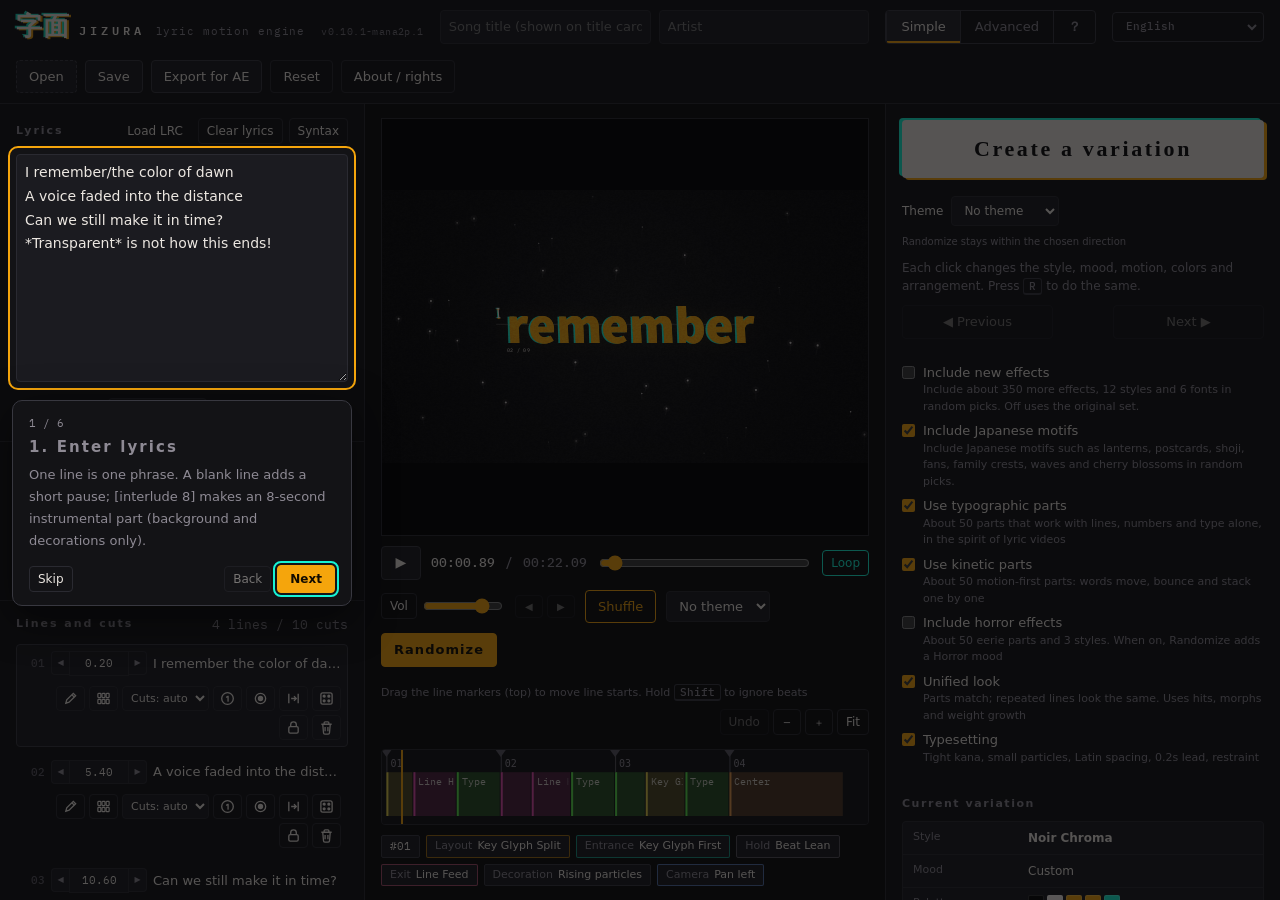
==== en/index.html @ fb98f635 "feat: 行開始秒の調整を上下スピンから左右ボタン（◀ 前へ / ▶ 後へ）に変更" ====
<!doctype html>
<html lang="en">
<head>
<meta charset="utf-8">
<meta name="viewport" content="width=device-width, initial-scale=1, viewport-fit=cover">
<title>JIZURA — Lyric Motion Video Maker</title>
<meta name="description" content="Turn lyrics into animated lyric videos in your browser and export MP4.">
<link rel="canonical" href="https://852wa.github.io/JIZURA/en/">
<link rel="alternate" hreflang="ja" href="https://852wa.github.io/JIZURA/">
<link rel="alternate" hreflang="en" href="https://852wa.github.io/JIZURA/en/">
<link rel="alternate" hreflang="zh-Hant" href="https://852wa.github.io/JIZURA/zh-hant/">
<link rel="alternate" hreflang="zh-Hans" href="https://852wa.github.io/JIZURA/zh-hans/">
<link rel="alternate" hreflang="ko" href="https://852wa.github.io/JIZURA/ko/">
<link rel="alternate" hreflang="id-ID" href="https://852wa.github.io/JIZURA/id/">
<link rel="alternate" hreflang="vi" href="https://852wa.github.io/JIZURA/vi/">
<meta property="og:type" content="website">
<meta property="og:title" content="JIZURA — Lyric Motion Video Maker">
<meta property="og:description" content="Turn lyrics into animated lyric videos in your browser and export MP4.">
<meta property="og:url" content="https://852wa.github.io/JIZURA/en/">
<meta name="twitter:card" content="summary">
<link rel="preconnect" href="https://fonts.googleapis.com">
<link rel="preconnect" href="https://fonts.gstatic.com" crossorigin>
<style>
:root {
  color-scheme: dark;
  --ink: #0c0c0e;
  --panel: #131316;
  --raised: #1b1b20;
  --raised2: #232329;
  --line: #2a2a31;
  --line2: #383840;
  --text: #ece7e1;
  --muted: #8e8a94;
  --faint: #5d5a63;
  --amber: #f5a50c;
  --cyan: #16f4d4;
  --rose: #ff6f9c;
  --danger: #ff5a6a;
  --ui: "IBM Plex Sans JP", "Noto Sans JP", "Hiragino Sans", "Yu Gothic UI", "Meiryo", system-ui, sans-serif;
  --mono: "IBM Plex Mono", "SFMono-Regular", Consolas, monospace;
  --brand: "Zen Old Mincho", "Noto Serif JP", "Yu Mincho", serif;
  --r: 4px;
}
html, body { height: 100%; }
[hidden] { display: none !important; }
body { margin: 0; background: var(--ink); color: var(--text); font: 13px/1.5 var(--ui); -webkit-font-smoothing: antialiased; }
* { box-sizing: border-box; }
button, input, select, textarea { font: inherit; color: inherit; }
:focus-visible { outline: 2px solid var(--cyan); outline-offset: 2px; }
@media (prefers-reduced-motion: reduce) { * { transition: none !important; } }

#app { display: flex; flex-direction: column; min-height: 100%; }

/* ---------- top bar ---------- */
.bar { display: flex; align-items: center; gap: 16px; padding-block: 10px; padding-inline: 16px; border-bottom: 1px solid var(--line); background: var(--panel); flex-wrap: wrap; }
.brand { display: flex; align-items: baseline; gap: 10px; min-width: 0; }
.brand .mark { font: 900 26px/1 var(--brand); letter-spacing: 0.02em; color: var(--text); text-shadow: -2px -1px 0 rgba(22,244,212,0.85), 2px 1px 0 rgba(245,165,12,0.9); }
.brand .word { font: 600 12px/1 var(--mono); letter-spacing: 0.34em; color: var(--text); }
.brand .tag { font: 400 11px/1 var(--mono); color: var(--muted); letter-spacing: 0.08em; }
.brand .ver { font: 400 10px/1 var(--mono); color: var(--muted); opacity: 0.8; margin-left: 6px; letter-spacing: 0.04em; }
.proj { display: flex; gap: 8px; flex: 1 1 280px; min-width: 0; }
.proj input { flex: 1 1 0; min-width: 0; }
.acts { display: flex; gap: 8px; flex-wrap: wrap; }
.lang-switch { display: inline-flex; align-items: center; gap: 3px; flex: none; font: 500 11px var(--mono); border: 1px solid var(--line2); border-radius: var(--r); padding: 3px; }
.lang-switch a, .lang-switch span { display: inline-block; padding: 3px 7px; color: var(--muted); text-decoration: none; border-radius: 2px; }
.lang-switch a:hover { color: var(--text); background: var(--raised2); }
.lang-switch [aria-current=page] { color: var(--ink); background: var(--amber); }
html[lang=en] { --ui: system-ui, -apple-system, "Segoe UI", sans-serif; --brand: Georgia, "Times New Roman", serif; }
html[lang=zh-Hant] { --ui: "Noto Sans TC", "PingFang TC", "Microsoft JhengHei", system-ui, sans-serif; }
html[lang=ko] { --ui: "Noto Sans KR", "Apple SD Gothic Neo", "Malgun Gothic", system-ui, sans-serif; --brand: "Noto Serif KR", "AppleMyungjo", "Batang", serif; }
html[lang=en] .work { grid-template-columns: minmax(315px, 365px) minmax(0, 1fr) minmax(350px, 395px); }
html[lang=en] .slider { grid-template-columns: 124px minmax(0, 1fr) 36px 30px; }
html[lang=en] .now-row { grid-template-columns: 105px minmax(0, 1fr); }
html[lang=en] .font-row { grid-template-columns: 95px minmax(0, 1fr); }
html[lang=en] .ln .tools select { max-width: 130px; }
html[lang=en] .fields .field { overflow-wrap: anywhere; }
html[lang=en] .easy-grid button, html[lang=en] .tabs button { white-space: normal; line-height: 1.2; }

/* ---------- controls ---------- */
input[type=text], input[type=number], input:not([type]), select, textarea {
  background: var(--raised); border: 1px solid var(--line); border-radius: var(--r); padding: 6px 8px; min-width: 0;
}
input[type=number] { font-family: var(--mono); }
textarea { width: 100%; resize: vertical; line-height: 1.7; }
select { padding-right: 4px; }
button { background: var(--raised); border: 1px solid var(--line2); border-radius: var(--r); padding: 6px 12px; cursor: pointer; white-space: nowrap; }
button:hover { background: var(--raised2); border-color: #4a4a54; }
button:disabled { opacity: 0.45; cursor: not-allowed; }
button.small { padding: 3px 8px; font-size: 12px; }
button.ghost { background: transparent; border-color: var(--line); }
button.primary { background: var(--amber); color: #120c00; border-color: var(--amber); font-weight: 700; }
button.primary:hover { background: #ffb52a; }
button.accent { border-color: var(--amber); color: var(--amber); background: transparent; }
button.accent:hover { background: rgba(245,165,12,0.1); }
button[aria-pressed=true] { border-color: var(--cyan); color: var(--cyan); }
button.icon { padding: 4px 6px; line-height: 0; }
button.icon svg { width: 15px; height: 15px; }
label.file { position: relative; display: inline-flex; align-items: center; gap: 6px; background: var(--raised); border: 1px dashed var(--line2); border-radius: var(--r); padding: 6px 12px; cursor: pointer; }
label.file:hover { border-color: var(--amber); }
label.file input { position: absolute; inset: 0; opacity: 0; cursor: pointer; width: 100%; }
.muted { color: var(--muted); }
.mono { font-family: var(--mono); }
h2, h3 { margin: 0; font-weight: 600; }
h2 { font-size: 11px; letter-spacing: 0.18em; color: var(--muted); }
h3 { font-size: 11px; letter-spacing: 0.14em; color: var(--muted); margin-top: 18px; margin-bottom: 8px; }

/* ---------- workspace ---------- */
.work { flex: 1; display: grid; grid-template-columns: minmax(270px, 330px) minmax(0, 1fr) minmax(290px, 350px); min-height: 0; }
.col { min-width: 0; min-height: 0; }
.col-left, .col-right { background: var(--panel); overflow: auto; }
.col-left { border-right: 1px solid var(--line); }
.col-right { border-left: 1px solid var(--line); }
.sec { padding: 14px 16px; border-bottom: 1px solid var(--line); display: flex; flex-direction: column; gap: 10px; }
.sec-h { display: flex; align-items: center; justify-content: space-between; gap: 8px; }
#lyrics { min-height: 150px; font-size: 14px; }
.syntax { font-size: 12px; color: var(--muted); background: var(--raised); border: 1px solid var(--line); border-radius: var(--r); padding: 10px 12px; }
.syntax code { font-family: var(--mono); color: var(--amber); }
.syntax ul { margin: 0; padding-left: 16px; display: grid; gap: 3px; }
.row { display: flex; align-items: center; gap: 8px; flex-wrap: wrap; }
.audio-name { font-size: 12px; overflow-wrap: anywhere; }
.fields { display: grid; grid-template-columns: repeat(3, minmax(0, 1fr)); gap: 8px; }
.field { display: flex; flex-direction: column; gap: 4px; font-size: 11px; color: var(--muted); }
.field input, .field select { width: 100%; }
.tapbox { border: 1px solid var(--amber); border-radius: var(--r); padding: 10px; display: grid; gap: 8px; background: rgba(245,165,12,0.06); }
.tapbox .next { font-size: 15px; }
button.tap { font: 700 18px/1 var(--mono); letter-spacing: 0.2em; padding: 16px; background: var(--amber); color: #120c00; border-color: var(--amber); }
/* タップ同期中は行一覧の自動スクロールで押せなくなるので、左カラムの先頭に貼り付けて固定する */
.col-left > #tapPanel { position: sticky; top: 0; z-index: 20; margin: 10px 12px; background-color: var(--panel); background-image: linear-gradient(rgba(245,165,12,0.10), rgba(245,165,12,0.10)); box-shadow: 0 10px 24px rgba(0,0,0,0.5); }
.tapbox.compact .hint { display: none; }
.tapbox .tap-opts { display: flex; gap: 14px; align-items: center; flex-wrap: wrap; font-size: 12px; color: var(--muted); }
.tapbox .tap-opts label { display: inline-flex; gap: 6px; align-items: center; }
.tapbox .tap-count { margin-left: 10px; font: 700 22px/1 var(--mono); color: var(--amber); }
/* 固定レイアウトにならない広さ／高さのときは、左カラムがスクロールしないのでビューポートに重ねて固定する */
@media (max-width: 1180px), (max-height: 619px) {
  .col-left > #tapPanel { position: fixed; top: 8px; left: 8px; right: 8px; bottom: auto; margin: 0; max-height: 62vh; overflow: auto; box-shadow: 0 14px 40px rgba(0,0,0,0.6); }
}

/* line list */
#lineList { list-style: none; margin: 0; padding: 0; display: grid; gap: 6px; }
.ln { display: grid; grid-template-columns: 22px 96px minmax(0, 1fr); gap: 4px 6px; align-items: center; padding: 6px; border: 1px solid transparent; border-radius: var(--r); }
.ln:hover { background: var(--raised); }
.ln.cur { border-color: var(--line2); background: var(--raised); }
.ln .no { font: 500 11px var(--mono); color: var(--faint); text-align: right; }
.ln .time-wrap { display: inline-flex; align-items: center; position: relative; width: 100%; }
.ln .time-btn {
  background: var(--raised); border: 1px solid var(--line); color: var(--muted); cursor: pointer;
  padding: 0 4px; height: 24px; display: inline-flex; align-items: center; justify-content: center;
  font-size: 8px; line-height: 1; flex: none; width: 18px; user-select: none;
  transition: color 0.15s, border-color 0.15s, background 0.15s;
}
.ln .time-btn:hover { color: var(--text); border-color: var(--amber); background: var(--line2); }
.ln .time-btn:active { background: var(--amber); color: #120c00; }
.ln .time-prev { border-radius: var(--r) 0 0 var(--r); border-right: 0; }
.ln .time-next { border-radius: 0 var(--r) var(--r) 0; border-left: 0; }
.ln .time-wrap .time {
  border-radius: 0; text-align: center; padding: 3px 2px; min-width: 0; width: 100%; flex: 1; font-size: 11px;
}
.ln .time::-webkit-inner-spin-button, .ln .time::-webkit-outer-spin-button { -webkit-appearance: none; margin: 0; }
.ln .time { -moz-appearance: textfield; }
.ln .txt { overflow: hidden; text-overflow: ellipsis; white-space: nowrap; cursor: pointer; }
.ln .meta { grid-column: 2 / 4; display: flex; justify-content: space-between; align-items: flex-start; gap: 6px; flex-wrap: wrap; }
.ln .tools { display: flex; gap: 4px; flex: 0 1 auto; flex-wrap: wrap; justify-content: flex-end; margin-left: auto; }
.ln .tools select { padding: 2px 4px; font-size: 11px; max-width: 92px; width: auto; }
.ln .cuts { display: flex; gap: 4px; flex-wrap: wrap; min-width: 0; flex: 1 1 140px; }
.ln .cuts span { font-size: 10px; padding: 1px 6px; border-radius: 2px; border: 1px solid var(--line2); color: var(--muted); cursor: pointer; }
.ln .cuts span:hover { color: var(--text); border-color: var(--amber); }
.ln .cuts select.cut-lay { font-size: 10px; padding: 1px 4px; max-width: 112px; border: 1px solid var(--line2); border-radius: 2px; background: var(--raised); color: var(--text); }
.ln .cuts select.cut-lay.is-forced { border-color: var(--amber); color: var(--text); }
.warn-speed { display: inline-flex; align-items: center; gap: 2px; font-size: 10px; line-height: 14px; padding: 0 4px; border-radius: 3px; background: rgba(255, 90, 106, 0.18); border: 1px solid var(--danger, #ff5a6a); color: #ff8a96; font-family: var(--mono); font-weight: 600; cursor: help; vertical-align: 1px; margin-left: 6px; }

/* ---------- stage ---------- */
.col-stage { display: flex; flex-direction: column; gap: 10px; padding: 14px 16px; min-width: 0; }
.viewport { position: relative; width: 100%; background: #000; border: 1px solid var(--line); display: grid; place-items: center; overflow: hidden; }
.viewport canvas { display: block; width: 100%; height: auto; max-height: 68vh; object-fit: contain; }
.field-wide { grid-column: span 2; }
.lang-row { display: flex; align-items: center; flex-wrap: wrap; gap: 6px; margin-top: 6px; font-size: 11px; color: var(--muted); }
.lang-row select { width: auto; }
.key-badge { position: absolute; right: 10px; top: 10px; background: rgba(12,12,14,0.78); border: 1px solid var(--line2); color: #fff; padding: 3px 8px; border-radius: var(--r); font-size: 11px; pointer-events: none; letter-spacing: .04em; }
.key-badge i { display: inline-block; width: 9px; height: 9px; border-radius: 2px; margin-right: 6px; vertical-align: -1px; border: 1px solid rgba(255,255,255,.5); }
.overlay-msg { position: absolute; left: 12px; bottom: 12px; background: rgba(12,12,14,0.85); border: 1px solid var(--line2); padding: 6px 10px; border-radius: var(--r); font-size: 12px; }
.transport { display: flex; align-items: center; gap: 10px; flex-wrap: wrap; }
.transport .vol { display: inline-flex; align-items: center; gap: 4px; }
.transport .vol input[type=range] { flex: 0 0 80px; width: 80px; }
#btnLoop[data-mode="line"], #btnLoop[data-mode="cut"] { color: var(--amber); }
#btnLoop[aria-pressed="false"] { opacity: 0.55; }
.transport .tc { font: 500 13px var(--mono); font-variant-numeric: tabular-nums; }
.transport input[type=range] { flex: 1 1 160px; accent-color: var(--amber); }
button.play { width: 40px; height: 34px; padding: 0; font-size: 14px; }
/* timeline controls, export range, line tools */
.tl-bar { display: flex; justify-content: space-between; align-items: center; gap: 8px; margin: 8px 0 4px; flex-wrap: wrap; }
.tl-hint { font-size: 11px; }
.tl-btns { display: flex; gap: 4px; margin-left: auto; }
.rng-row { display: flex; align-items: center; gap: 6px; flex-wrap: wrap; margin: 10px 0 2px; font-size: 12px; }
.rng-row select { width: auto; max-width: 150px; }
.rng-lab { color: var(--muted); font-size: 11px; }
.rngInfo { font-size: 11px; }
.ln.in-range { border-color: var(--amber); }
.ln.is-inter .txt { color: var(--muted); font-style: italic; }
.ln .txt-edit { width: 100%; padding: 3px 6px; font-size: 13px; }
.ln .tools .icon[aria-pressed=true] { color: var(--amber); }
.ln .tools .del:hover { color: var(--danger); border-color: var(--danger); }
#timeline { width: 100%; height: 76px; display: block; background: var(--panel); border: 1px solid var(--line); border-radius: var(--r); cursor: pointer; touch-action: none; }
.cutinfo { display: flex; gap: 6px; flex-wrap: wrap; align-items: center; min-height: 26px; flex: none; }
.cutinfo .cut-roll { margin-left: 2px; }
.chip { font-size: 11px; padding: 2px 8px; border-radius: 2px; border: 1px solid var(--line2); color: var(--text); background: var(--raised); }
.chip b { font-weight: 500; color: var(--muted); margin-right: 5px; }
button.chip { cursor: pointer; font: inherit; }
button.chip:hover { border-color: var(--amber); color: var(--text); }
button.chip.is-forced { border-color: var(--amber); }
button.chip[aria-pressed=true] { border-color: var(--cyan); color: var(--cyan); }
.cut-pick { border: 1px solid var(--line); border-radius: var(--r); background: var(--panel); padding: 8px; max-height: min(42vh, 420px); overflow: auto; }
.cut-pick-h { display: flex; align-items: center; gap: 8px; margin-bottom: 8px; position: sticky; top: 0; background: var(--panel); z-index: 1; padding-bottom: 4px; }
.cut-pick-h strong { font-size: 12px; }
.cut-pick-h .muted { flex: 1; font-size: 11px; }
.cut-pick .tech-grid { display: grid; grid-template-columns: repeat(auto-fill, minmax(112px, 1fr)); gap: 8px; padding: 0; min-height: 96px; }
.cut-pick .tcard { cursor: pointer; width: 100%; text-align: left; }
.cut-pick .tcard.is-on { border-color: var(--amber); box-shadow: 0 0 0 1px var(--amber); }
.cut-pick .tcard canvas { width: 100%; aspect-ratio: 16 / 9; display: block; background: #0c0c0e; }
.chip { font-size: 11px; padding: 2px 8px; border-radius: 2px; border: 1px solid var(--line2); color: var(--text); background: var(--raised); }
.chip b { font-weight: 500; color: var(--muted); margin-right: 5px; }
.chip.l { border-color: rgba(245,165,12,0.6); }
.chip.e { border-color: rgba(22,244,212,0.55); }
.chip.x { border-color: rgba(255,111,156,0.6); }
.chip.h { border-color: #55525c; }
.hint { font-size: 12px; color: var(--muted); }

/* ---------- right panel ---------- */
.tabs { display: grid; grid-template-columns: repeat(4, 1fr); border-bottom: 1px solid var(--line); position: sticky; top: 0; background: var(--panel); z-index: 2; }
.tabs button { border: 0; border-radius: 0; background: transparent; padding: 11px 4px; color: var(--muted); border-bottom: 2px solid transparent; }
.tabs button[aria-selected=true] { color: var(--text); border-bottom-color: var(--amber); }
.tabpane { padding: 14px 16px 24px; }
.style-grid { display: grid; grid-template-columns: repeat(3, minmax(0, 1fr)); gap: 8px; }
.stile { display: flex; flex-direction: column; gap: 5px; padding: 0; border: 1px solid var(--line); background: transparent; border-radius: var(--r); overflow: hidden; text-align: left; }
.stile canvas { width: 100%; aspect-ratio: 16 / 9; display: block; }
.stile span { font-size: 11px; padding: 0 7px 6px; white-space: nowrap; overflow: hidden; text-overflow: ellipsis; }
.stile[aria-pressed=true] { border-color: var(--amber); box-shadow: 0 0 0 1px var(--amber); color: var(--text); }
.slider { display: grid; grid-template-columns: 96px minmax(0, 1fr) 36px 30px; gap: 8px; align-items: center; margin-bottom: 8px; }
.slider input { width: 100%; accent-color: var(--amber); }
.slider output { font: 500 11px var(--mono); color: var(--muted); text-align: right; }
.checks { display: grid; grid-template-columns: repeat(2, minmax(0, 1fr)); gap: 3px 10px; }
.checks label { display: flex; align-items: center; gap: 6px; font-size: 12px; padding: 2px 0; }
.checks input { accent-color: var(--amber); }
.tgroup .checks.tech-grid { display: grid; grid-template-columns: repeat(auto-fill, minmax(128px, 1fr)); gap: 8px; padding: 0 10px 10px; }
.tcard { display: flex; flex-direction: column; gap: 4px; padding: 0; border: 1px solid var(--line); border-radius: var(--r); overflow: hidden; background: var(--panel); cursor: pointer; }
.tcard:hover { border-color: var(--line2); }
.tcard canvas { width: 100%; aspect-ratio: 16 / 9; display: block; background: #0c0c0e; }
.tcard .tcard-name { display: flex; align-items: center; gap: 5px; font-size: 11px; padding: 0 6px 6px; min-width: 0; }
.tcard .tcard-name span { white-space: nowrap; overflow: hidden; text-overflow: ellipsis; min-width: 0; }
.tcard.set-off { opacity: 0.5; }
.group-h { display: flex; justify-content: space-between; align-items: center; margin-top: 16px; margin-bottom: 6px; }
.tgroup { border: 1px solid var(--line); border-radius: var(--r); margin-bottom: 8px; background: var(--raised); }
.tgroup summary { display: flex; justify-content: space-between; align-items: center; padding: 8px 10px; cursor: pointer; list-style: none; font-size: 12px; }
.tgroup summary::-webkit-details-marker { display: none; }
.tgroup summary::before { content: '▸'; color: var(--muted); margin-right: 8px; transition: transform .15s; }
.tgroup[open] summary::before { transform: rotate(90deg); }
.tgroup .tg-name { flex: 1; font-weight: 600; }
.tgroup .tg-cnt { color: var(--muted); font-size: 11px; }
/* locks: same look as the per-line lock button (icon ghost + SVG, accent colour while pressed) */
.tgroup summary .lk { flex: none; margin-left: 6px; }
.lk[aria-pressed="true"] { color: var(--amber); }
.tgroup .tg-tools { display: flex; gap: 6px; padding: 0 10px 8px; }
.tgroup .checks { padding: 0 10px 10px; }
.chip.t { border-color: rgba(180,140,255,0.6); }
.chip.b { border-color: rgba(120,200,120,0.55); }
.chip.c { border-color: rgba(120,170,255,0.6); }
.group-h:first-child { margin-top: 0; }
.color-row { display: grid; grid-template-columns: repeat(3, minmax(0, 1fr)); gap: 8px; }
.color-row label { display: flex; flex-direction: column; gap: 3px; font-size: 11px; color: var(--muted); }
.color-row input[type=color] { width: 100%; height: 28px; padding: 0; border: 1px solid var(--line); background: transparent; border-radius: var(--r); }
.font-row { display: grid; grid-template-columns: 70px minmax(0, 1fr); gap: 8px; align-items: center; margin-bottom: 6px; font-size: 12px; }
.progress { height: 6px; background: var(--raised2); border-radius: 3px; overflow: hidden; }
.progress i { display: block; height: 100%; width: 0; background: linear-gradient(90deg, var(--cyan), var(--amber)); }
.outbtns { display: grid; gap: 8px; margin-top: 12px; }
.outbtns button { padding: 10px 12px; }
.note { font-size: 12px; color: var(--muted); border-left: 2px solid var(--line2); padding-left: 10px; margin-top: 12px; }
.kbd { font: 500 11px var(--mono); border: 1px solid var(--line2); border-bottom-width: 2px; padding: 0 5px; border-radius: 3px; }

label.check { display: flex; align-items: flex-start; gap: 8px; margin-bottom: 8px; cursor: pointer; }
label.check input { margin: 3px 0 0; flex: none; accent-color: var(--amber); }
label.check small { display: block; font-size: 11px; color: var(--muted); }

/* ---------- modes / おまかせ ---------- */
.modes { display: inline-flex; border: 1px solid var(--line2); border-radius: var(--r); overflow: hidden; }
.modes button { border: 0; border-radius: 0; background: transparent; padding: 6px 14px; color: var(--muted); }
.modes button + button { border-left: 1px solid var(--line2); }
.modes button[aria-pressed=true] { background: var(--raised2); color: var(--text); box-shadow: inset 0 -2px 0 var(--amber); }
#app.is-easy .tabs, #app.is-easy .tabpane, #app.is-easy .pro-only { display: none !important; }
.hist-btns { display: inline-flex; gap: 4px; }
button.icon-txt { font-size: 10px; min-width: 28px; }
.transport #btnOmakase { letter-spacing: 0.08em; }

.easy { padding: 16px 16px 28px; display: grid; gap: 18px; }
.easy h3 { margin: 0 0 8px; }
.easy-hero { display: grid; gap: 10px; }
button.omakase {
  position: relative; padding: 18px 14px; font: 900 22px/1 var(--brand); letter-spacing: 0.12em;
  background: var(--text); color: var(--ink); border: 0; border-radius: var(--r);
  box-shadow: -3px -2px 0 var(--cyan), 3px 2px 0 var(--amber);
  transition: transform .12s ease, box-shadow .12s ease;
}
button.omakase:hover { background: #fff; box-shadow: -5px -3px 0 var(--cyan), 5px 3px 0 var(--amber); }
button.omakase:active { transform: translateY(1px) scale(0.99); box-shadow: -1px -1px 0 var(--cyan), 1px 1px 0 var(--amber); }
button.omakase:disabled { box-shadow: none; }
.easy-hero .hint { margin: 0; }
.hist-row { display: grid; grid-template-columns: 1fr auto 1fr; gap: 8px; align-items: center; }
.hist-row #histPos { font-size: 11px; text-align: center; min-width: 44px; }
.now { display: grid; gap: 1px; background: var(--line); border: 1px solid var(--line); border-radius: var(--r); overflow: hidden; }
.now-row { display: grid; grid-template-columns: 84px minmax(0, 1fr); gap: 10px; align-items: center; padding: 7px 10px; background: var(--raised); font-size: 12px; }
.now-row .k { color: var(--muted); font-size: 11px; }
.now-row .v { display: flex; align-items: center; gap: 8px; min-width: 0; overflow: hidden; text-overflow: ellipsis; white-space: nowrap; }
.now-row b { font-weight: 700; }
.tagl { font: 500 10px var(--mono); color: var(--cyan); border: 1px solid rgba(22,244,212,0.5); padding: 0 5px; border-radius: 2px; }
.easy-grid { display: grid; grid-template-columns: repeat(2, minmax(0, 1fr)); gap: 8px; }
.easy-grid button { padding: 10px 8px; }
.easy .fields { display: grid; grid-template-columns: repeat(3, minmax(0, 1fr)); gap: 8px; }
.easy .exp-box { margin-top: 10px; }
.swatches { display: inline-flex; gap: 3px; vertical-align: middle; }
.swatches i { width: 16px; height: 16px; border-radius: 2px; border: 1px solid rgba(255,255,255,0.18); display: inline-block; }
#paletteSwatch i { width: 22px; height: 22px; }
.toast {
  position: absolute; top: 12px; left: 50%; transform: translate(-50%, -6px); opacity: 0;
  display: flex; align-items: center; gap: 10px; max-width: calc(100% - 24px);
  background: rgba(12,12,14,0.9); border: 1px solid var(--line2); border-left: 2px solid var(--amber);
  padding: 7px 12px; border-radius: var(--r); font-size: 12px; white-space: nowrap; overflow: hidden; text-overflow: ellipsis; pointer-events: none;
  transition: opacity .2s ease, transform .2s ease;
}
.toast.in { opacity: 1; transform: translate(-50%, 0); }
.toast.out { opacity: 0; transform: translate(-50%, -6px); }

/* ---------- 利用について ---------- */
button.linkish { background: none; border: 0; padding: 4px 0; color: var(--muted); font-size: 12px; text-decoration: underline; text-underline-offset: 3px; cursor: pointer; justify-self: start; }
button.linkish:hover { color: var(--text); background: none; }
dialog.terms { width: min(520px, calc(100vw - 32px)); max-height: calc(100vh - 48px); overflow: auto; padding: 22px 24px 18px; background: var(--panel); color: var(--text); border: 1px solid var(--line2); border-radius: 8px; box-shadow: 0 20px 60px rgba(0,0,0,0.55); }
dialog.terms .reset-list { margin: 0 0 12px; padding-left: 18px; display: grid; gap: 3px; font-size: 13px; }
button.danger { background: #c9433a; border-color: #c9433a; color: #fff; font-weight: 700; }
button.danger:hover { background: #dd5146; }
.sec-btns { display: inline-flex; gap: 6px; }
.sec-btns label.file.small { padding: 3px 8px; font-size: 12px; border-style: solid; border-color: transparent; background: transparent; color: var(--fg, inherit); }
.sec-btns label.file.small:hover { border-color: var(--amber); }
dialog.terms::backdrop { background: rgba(6,6,8,0.66); }
dialog.terms h2 { font-size: 15px; letter-spacing: 0.08em; color: var(--text); margin: 0 0 14px; }
dialog.terms p { margin: 0 0 10px; line-height: 1.75; font-size: 13px; }
dialog.terms a { color: var(--cyan); word-break: break-all; }
.terms-main { border-left: 3px solid var(--amber); background: var(--raised); padding: 12px 14px 4px; border-radius: 0 var(--r) var(--r) 0; margin-bottom: 14px; }
.terms-main .terms-big { font-size: 15px; }
.terms-main strong { color: var(--amber); font-weight: 700; }
.terms-sub { color: var(--muted); font-size: 12px !important; }
.terms-note { font-size: 12px !important; }
.terms-oss { font-size: 12px; color: var(--muted); margin: 4px 0 14px; }
.terms-oss summary { cursor: pointer; }
.terms-oss p { font-size: 12px !important; margin-top: 6px; }
.terms-foot { display: flex; justify-content: space-between; align-items: center; gap: 12px; border-top: 1px solid var(--line); padding-top: 12px; }

/* ---------- fixed workspace (wide & tall enough windows) ----------
   The page no longer scrolls as a whole: the header and the preview + timeline stay put, and the
   lyrics / line list (left) and settings (right) scroll inside their own columns. */
@media (min-width: 1181px) and (min-height: 620px) {
  html.fixed-ok body { overflow: hidden; }
  html.fixed-ok #app { height: 100vh; height: 100dvh; min-height: 0; }
  html.fixed-ok .work { overflow: hidden; }
  html.fixed-ok .col-left, html.fixed-ok .col-right { overscroll-behavior: contain; }
  html.fixed-ok .col-stage { overflow: hidden auto; }
  html.fixed-ok .viewport { flex: 1 1 0; min-height: 180px; }
  html.fixed-ok .viewport canvas { max-height: none; }
}

/* ---------- responsive ---------- */
@media (max-width: 1180px) {
  .work { grid-template-columns: minmax(0, 1fr) minmax(0, 1fr); }
  html[lang=en] .work { grid-template-columns: minmax(0, 1fr) minmax(0, 1fr); }
  .col-stage { grid-column: 1 / -1; order: -1; }
  .col-left { border-right: 1px solid var(--line); }
  .col-right { border-left: 0; }
}
@media (max-width: 760px) {
  .work { grid-template-columns: minmax(0, 1fr); }
  html[lang=en] .work { grid-template-columns: minmax(0, 1fr); }
  .col-left, .col-right { border: 0; border-top: 1px solid var(--line); }
  .bar { gap: 10px; }
  .brand .tag { display: none; }
  .fields { grid-template-columns: repeat(2, minmax(0, 1fr)); }
  .easy .fields { grid-template-columns: repeat(3, minmax(0, 1fr)); }
  #app.is-easy .col-right { order: 0; border-top: 1px solid var(--line); }
  #app.is-easy .col-left { order: 1; }
  .transport .hist-btns { display: none; }
}

/* 追加分 / 和風 switches + badges */
.pick-sets { margin: 12px 0 6px; text-align: left; }
.pick-sets label.check { margin-bottom: 6px; }
.easy-hero .pick-sets { margin-top: 14px; }
.set-badge { display: inline-block; margin-left: 4px; padding: 0 4px; border: 1px solid var(--amber); border-radius: 3px; color: var(--amber); font-size: 10px; line-height: 15px; vertical-align: 1px; }
.set-badge.ex { border-color: var(--cyan, #4cc9d9); color: var(--cyan, #4cc9d9); }
.set-badge.set-horror { border-color: #c0544a; color: #e0786e; }
.set-badge.set-typo { border-color: #9aa3ad; color: #c5ccd3; }
.set-badge.set-kinetic { border-color: #7fbf6a; color: #9fd98a; }
.checks label.set-off { opacity: 0.45; }
.checks label.set-off .set-badge { border-color: var(--muted); color: var(--muted); }
.stile { position: relative; }
.stile .badges { position: absolute; top: 4px; left: 4px; padding: 0; display: flex; gap: 3px; }
.stile .set-badge { margin: 0; padding: 0 4px; font-size: 10px; line-height: 15px; background: rgba(0,0,0,0.55); }
.stile.set-off { opacity: 0.55; }

/* ---------- かんたんモードの案内ツアー ---------- */
.tour { position: fixed; inset: 0; z-index: 200; pointer-events: auto; }
.tour-spot { position: fixed; border-radius: 8px; box-shadow: 0 0 0 9999px rgba(8, 8, 10, 0.66); outline: 2px solid var(--amber); transition: all 0.22s ease; pointer-events: none; }
.tour-bub { position: fixed; width: min(340px, calc(100vw - 24px)); background: var(--panel); color: var(--text); border: 1px solid var(--line2); border-radius: 10px; padding: 14px 16px 12px; box-shadow: 0 12px 40px rgba(0,0,0,0.5); transition: top 0.22s ease, left 0.22s ease; }
.tour-step { font-size: 11px; }
.tour-title { margin: 4px 0 6px; font-size: 15px; }
.tour-text { margin: 0 0 12px; font-size: 13px; line-height: 1.7; color: var(--muted); }
.tour-nav { display: flex; gap: 6px; align-items: center; }
.tour-sp { flex: 1; }
.tour-btn { min-width: 30px; font-weight: 700; }
button.small.primary { padding: 4px 12px; }

.lang-switch select { font: 500 11px var(--mono); padding: 3px 6px; width: auto; background: transparent; color: var(--muted); border: none; }
.sr-only { position: absolute; width: 1px; height: 1px; overflow: hidden; clip: rect(0 0 0 0); white-space: nowrap; }
.unify-box { margin-bottom: 10px; padding-bottom: 6px; border-bottom: 1px solid var(--line); }
.center-dir { gap: 6px; margin: -2px 0 8px 26px; font-size: 12px; }
.center-dir select { width: auto; }

/* ================= スマホ mode (#app.is-mobile) =================
   one column: sticky header with おまかせ, the preview right under it, then folding sections */
.omk-top, .menu-btn { display: none; }
.mode-mobile { display: none; }
@media (max-width: 900px), (pointer: coarse) { .mode-mobile { display: inline-block; } }
#app.is-mobile .mode-mobile { display: inline-block; }
#app.is-mobile .bar { position: sticky; top: 0; z-index: 40; gap: 8px; padding: 8px 10px; }
#app.is-mobile .brand .tag, #app.is-mobile .brand .word, #app.is-mobile .tour-btn { display: none; }
#app.is-mobile .brand .mark { font-size: 22px; }
#app.is-mobile .omk-top, #app.is-mobile .menu-btn { display: inline-block; }
#app.is-mobile .omk-top { order: 2; margin-left: auto; padding: 9px 16px; font-size: 15px; }
#app.is-mobile .menu-btn { order: 3; padding: 9px 10px; }
#app.is-mobile .modes { order: 4; flex: 1 1 100%; }
#app.is-mobile .modes button { flex: 1 1 0; padding: 7px 4px; }
#app.is-mobile .proj, #app.is-mobile .acts, #app.is-mobile .lang-switch { display: none; order: 5; flex: 1 1 100%; }
#app.is-mobile.menu-open .proj, #app.is-mobile.menu-open .acts, #app.is-mobile.menu-open .lang-switch { display: flex; }
#app.is-mobile .acts > * { flex: 1 1 auto; }
#app.is-mobile .work { display: flex; flex-direction: column; overflow: visible; }
#app.is-mobile .col-left, #app.is-mobile .col-right { overflow: visible; border: 0; border-top: 1px solid var(--line); }
#app.is-mobile .col-stage { order: -1; position: sticky; top: var(--mbar, 96px); z-index: 30; background: var(--ink); padding: 8px 10px; gap: 6px; box-shadow: 0 8px 18px rgba(0,0,0,0.45); }
#app.is-mobile .viewport canvas { max-height: 34vh; }
#app.is-mobile .tl-bar, #app.is-mobile #timeline, #app.is-mobile .cutinfo, #app.is-mobile .transport .vol, #app.is-mobile #btnLoop, #app.is-mobile #btnShuffle, #app.is-mobile #btnOmakase { display: none; }
#app.is-mobile .transport { gap: 8px; flex-wrap: nowrap; }
#app.is-mobile .transport .hist-btns { display: inline-flex; }
#app.is-mobile .col-right { order: 0; }
#app.is-mobile .col-left { order: 1; }
#app.is-mobile .easy-hero .omakase { display: none; }
#app.is-mobile button, #app.is-mobile select, #app.is-mobile input[type=text], #app.is-mobile label.file { min-height: 40px; }
#app.is-mobile button.small, #app.is-mobile .ln button, #app.is-mobile .ln select { min-height: 34px; }
#app.is-mobile .easy .fields, #app.is-mobile .fields { grid-template-columns: repeat(2, minmax(0, 1fr)); }
/* folding sections: tap the heading */
#app.is-mobile .sec > .sec-h h2 { cursor: pointer; font-size: 13px; }
#app.is-mobile .sec > .sec-h h2::before { content: '▾'; display: inline-block; width: 1.2em; color: var(--amber); }
#app.is-mobile .sec.fold > .sec-h h2::before { content: '▸'; }
#app.is-mobile .sec.fold > :not(.sec-h) { display: none !important; }
/* lines: one compact row each, tap to open its tools */
#app.is-mobile .ln { grid-template-columns: 22px minmax(0, 1fr); padding: 8px 6px; }
#app.is-mobile .ln .time-wrap, #app.is-mobile .ln .time { display: none; }
#app.is-mobile .ln .meta { display: none; grid-column: 1 / -1; }
#app.is-mobile .ln.open .meta { display: block; }
#app.is-mobile .ln .txt { white-space: nowrap; overflow: hidden; text-overflow: ellipsis; }
#app.is-mobile .ln.open .txt { white-space: normal; }
.exp-share { width: 100%; margin-bottom: 8px; }
#app.is-mobile .transport .tc.muted, #app.is-mobile #timeDur { display: none; }
#app.is-mobile .transport input[type=range] { flex: 1 1 40px; min-width: 0; }
#app.is-mobile .transport .hist-btns button { min-width: 36px; padding: 4px 8px; }
#app.is-mobile button.play { flex: none; width: 44px; }

/* カットの開始時刻 (詳細モード) and the cut playing now */
.ln .cut-pair { display: inline-flex; min-width: 0; gap: 2px; align-items: center; }
.ln .cut-time { width: 64px; font-size: 11px; padding: 2px 4px; }
.ln .cut-time.is-forced { border-color: var(--amber); }
.ln .cut-lay.playing { box-shadow: 0 0 0 2px var(--amber); }
.theme-row { display: flex; align-items: center; gap: 8px; flex-wrap: wrap; font-size: 12px; margin-top: 8px; }
.theme-row select { min-width: 9em; }
#app.is-easy .ln .cut-pair { display: none; }
.outbtns.out-png { grid-template-columns: repeat(auto-fit, minmax(140px, 1fr)); margin-top: 8px; }
.outbtns.out-png button { padding: 8px 10px; font-size: 12px; }
/* layout menus are filled on first use: keep their width fixed so nothing jumps */
.ln .cuts select.cut-lay { width: 112px; }
.ln .tools select.lay { width: 112px; }
.overlay-list { display: flex; flex-direction: column; gap: 6px; }
.overlay-item { display: flex; align-items: center; gap: 8px; padding: 4px 8px; background: var(--raised); border: 1px solid var(--line); border-radius: var(--r); font-size: 11px; }
.overlay-item img { width: 32px; height: 32px; object-fit: contain; background: #000; border-radius: 2px; }
.overlay-item .ov-name { flex: 1; overflow: hidden; text-overflow: ellipsis; white-space: nowrap; }
.overlay-item label { display: inline-flex; align-items: center; gap: 3px; font-size: 10px; color: var(--muted); }

/* ---------- 6 Variants Selector ---------- */
.variants-grid {
  display: grid;
  grid-template-columns: repeat(3, 1fr);
  gap: 12px;
  max-height: 68vh;
  overflow-y: auto;
  padding: 4px;
}
@media (max-width: 680px) {
  .variants-grid { grid-template-columns: repeat(2, 1fr); gap: 8px; }
}
@media (max-width: 440px) {
  .variants-grid { grid-template-columns: 1fr; }
}
.variant-card {
  background: var(--bg-card, rgba(255,255,255,0.04));
  border: 1px solid var(--border, rgba(255,255,255,0.12));
  border-radius: 8px;
  padding: 8px;
  cursor: pointer;
  display: flex;
  flex-direction: column;
  gap: 6px;
  text-align: left;
  transition: transform 0.15s ease, border-color 0.15s ease, box-shadow 0.15s ease;
  user-select: none;
}
.variant-card:hover, .variant-card:focus-visible {
  border-color: var(--cyan, #00e5ff);
  transform: translateY(-2px);
  box-shadow: 0 4px 14px rgba(0, 229, 255, 0.22);
  outline: none;
}
.variant-cv-wrap {
  width: 100%;
  aspect-ratio: 16 / 9;
  background: #000;
  border-radius: 4px;
  overflow: hidden;
  display: flex;
  align-items: center;
  justify-content: center;
  border: 1px solid rgba(255,255,255,0.08);
}
.variant-cv {
  width: 100%;
  height: 100%;
  object-fit: contain;
  display: block;
}
.variant-header {
  display: flex;
  align-items: center;
  justify-content: space-between;
  gap: 6px;
}
.variant-title {
  font-weight: 600;
  font-size: 0.85rem;
  color: var(--fg, #eee);
  white-space: nowrap;
  overflow: hidden;
  text-overflow: ellipsis;
}
.variant-tag {
  font-size: 0.68rem;
  padding: 2px 5px;
  border-radius: 3px;
  background: rgba(0, 229, 255, 0.14);
  color: var(--cyan, #00e5ff);
  white-space: nowrap;
}
.variant-desc {
  font-size: 0.72rem;
  color: var(--muted, #999);
  line-height: 1.35;
  margin: 0;
}

</style>
</head>
<body>
<div id="tour" class="tour" hidden role="dialog" aria-modal="true" aria-labelledby="tourTitle">
  <div class="tour-spot"></div>
  <div class="tour-bub">
    <div class="tour-step mono muted"></div>
    <h3 id="tourTitle" class="tour-title"></h3>
    <p class="tour-text"></p>
    <div class="tour-nav"><button class="tour-skip ghost small">Skip</button><span class="tour-sp"></span><button class="tour-prev ghost small">Back</button><button class="tour-next primary small">Next</button></div>
  </div>
</div>
<div id="app">
  <header class="bar">
    <div class="brand"><span class="mark" aria-hidden="true">字面</span><span class="word">JIZURA</span><span class="tag">lyric motion engine</span><span class="ver">v0.10.1-mana2p.1</span></div>
    <div class="proj">
      <input id="songTitle" type="text" placeholder="Song title (shown on title cards and HUD)" aria-label="Song title">
      <input id="songArtist" type="text" placeholder="Artist" aria-label="Artist">
    </div>
    <button id="btnOmakaseTop" class="primary omk-top" title="Randomize style, mood, effects and palette">Randomize</button>
    <button id="btnMenu" class="ghost menu-btn" aria-expanded="false" aria-controls="appMenu">Menu</button>
    <div class="modes" role="group" aria-label="Editor mode">
      <button id="modeMobile" class="mode-mobile" aria-pressed="false" title="Phone layout (Randomize pinned at the top, lines folded)">Phone</button>
      <button id="modeEasy" aria-pressed="false" title="A simple workspace focused on automatic creation">Simple</button>
      <button id="modePro" aria-pressed="true" title="Show all settings">Advanced</button>
      <button id="btnTour" class="ghost tour-btn" title="A short tour of the Simple mode" aria-label="Tour">？</button>
    </div>
    <label class="lang-switch"><span class="sr-only">Language</span><select aria-label="Language" onchange="if(this.value)location.href=this.value"><option value="../index.html" lang="ja">日本語</option><option value="../en/index.html" lang="en" selected>English</option><option value="../zh-hant/index.html" lang="zh-Hant">繁體中文</option><option value="../zh-hans/index.html" lang="zh-Hans">简体中文</option><option value="../ko/index.html" lang="ko">한국어</option><option value="../id/index.html" lang="id-ID">Bahasa Indonesia</option><option value="../vi/index.html" lang="vi">Tiếng Việt</option></select></label>
    <div class="acts">
      <label class="file" title="Open a saved project (.json)">Open<input id="fileProject" type="file" accept=".json,application/json"></label>
      <button id="btnSave" title="Save project as .json">Save</button>
      <button id="btnAE" title="Export project data for the After Effects panel">Export for AE</button>
      <button id="btnReset" class="ghost" title="Clear lyrics, song, settings and history and start over">Reset</button>
      <button id="btnTerms" class="ghost terms-open" title="Rights and licenses for your exports">About / rights</button>
    </div>
  </header>

  <main class="work">
    <!-- ================= left: lyrics & timing ================= -->
    <section class="col col-left" aria-label="Lyrics and timing">
      <div id="tapPanel" class="tapbox" hidden>
          <div class="hint">Press <span class="kbd">Space</span> or the button as each line starts. A wrong tap? Press <span class="kbd">Backspace</span> or “Undo tap”. To redo from a line in the middle, press ◎ in the line list.If a line has several cuts, press <span class="kbd">Tab</span> the moment the cut should change to time the cuts of that line too.</div>
          <div class="tap-opts"><label>Speed <select id="tapRate" aria-label="Playback speed while tapping"><option value="1">1×</option><option value="0.75">0.75×</option><option value="0.5">0.5×</option></select></label><label><input type="checkbox" id="tapCount"> Count-in</label></div>
          <div class="next">Next: <b id="tapLine">—</b><b id="tapCountNum" class="tap-count" hidden></b></div>
          <button id="tapBtn" class="tap">TAP</button>
          <button id="tapBack" class="ghost">Undo tap</button>
          <button id="tapStop" class="ghost">Finish</button>
      </div>
      <div class="sec">
        <div class="sec-h"><h2>Lyrics</h2><span class="sec-btns"><label class="file ghost small" title="Load an LRC file (lyrics with time stamps) in place of the current lyrics (Undo brings them back)">Load LRC<input id="fileLrc" type="file" accept=".lrc,.txt,text/plain"></label><button id="btnClearLyrics" class="ghost small" title="Clear the lyrics with their line timings, per-line settings and export range (Undo or Ctrl+Z brings them back)">Clear lyrics</button><button id="btnSyntax" class="ghost small" aria-expanded="false">Syntax</button></span></div>
        <textarea id="lyrics" rows="9" spellcheck="false" aria-label="Lyrics (one phrase per line)"></textarea>
        <label class="lang-row">Lyrics language<select id="lyricLang"><option value="auto">Auto-detect</option><option value="ja">日本語</option><option value="zh-Hant">繁體中文</option><option value="zh-Hans">简体中文</option><option value="ko">한국어</option><option value="en">English</option></select><span id="langNote" class="muted"></span></label>
        <div id="syntax" class="syntax" hidden>
          <ul>
            <li>One phrase per line. A blank line adds a short pause.</li>
            <li><code>I remember/the dawn</code> … <code>/</code> marks a cut boundary</li>
            <li><code>*transparent*</code> … emphasis (larger, stronger effects)</li>
            <li>A trailing <code>!</code> … adds a flash and shake</li>
            <li><code>lyrics|reading or note</code> … smaller text in annotation layouts</li>
            <li><code>[01:23.45]Lyrics</code> … uses an LRC timestamp</li>
            <li><code>[interlude 8]</code> … an 8-second instrumental part (no lyrics, background and decorations only). Without a number it lasts 4 seconds; tap sync or markers set its length</li>
            <li><code>#</code> starts a comment (ignored)</li>
          </ul>
        </div>
      </div>

      <div class="sec">
        <div class="sec-h"><h2>Audio and timing</h2></div>
        <div id="audioName" class="muted audio-name">No audio. Import a song to detect beats and align cuts.</div>
        <div class="row">
          <label class="file" title="MP3, WAV, M4A and more">Import audio<input id="audioFile" type="file" accept="audio/*,.mp3,.wav,.m4a,.aac,.ogg,.flac"></label>
          <button id="btnTap" title="Tap at the start of each line while the song plays">Tap to sync</button>
          <button id="btnDraftTimes" class="ghost" title="Draft start timings for all lines to match audio onsets and beats">Draft from audio</button>
        </div>
        <div class="fields pro-only">
          <label class="field">BPM<input id="bpm" type="number" min="0" max="300" step="0.1" placeholder="Auto"></label>
          <label class="field">Start (s)<input id="offset" type="number" min="0" step="0.05"></label>
          <label class="field">Line duration<input id="lineScale" type="number" min="0.4" max="3" step="0.05"></label>
        </div>
        <div class="row pro-only">
          <label class="row" style="gap:6px"><input id="snap" type="checkbox"> Snap to beat</label>
          <button id="btnResetTimes" class="ghost small">Clear manual timing</button>
        </div>
      </div>

      <div class="sec">
        <div class="sec-h"><h2>Lines and cuts</h2><span id="linesInfo" class="muted mono"></span></div>
        <ol id="lineList"></ol>
      </div>
    </section>

    <!-- ================= center: stage ================= -->
    <section class="col col-stage" aria-label="Preview">
      <div class="viewport" id="viewport"><canvas id="view" width="1280" height="720"></canvas><div id="viewMsg" class="overlay-msg" hidden></div><div id="keyBadge" class="key-badge" hidden></div><div id="toast" class="toast" role="status" aria-live="polite" hidden></div></div>
      <div class="transport">
        <button id="btnPlay" class="play" aria-label="Play">▶</button>
        <span id="timeNow" class="tc">00:00.00</span><span class="tc muted">/</span><span id="timeDur" class="tc muted">00:00.00</span>
        <input id="scrub" type="range" min="0" max="10000" value="0" aria-label="Playback position">
        <button id="btnLoop" class="ghost small" aria-pressed="true" title="Loop the whole piece">Loop</button>
        <span class="vol"><button id="btnMute" class="ghost small" aria-pressed="false" title="Click to mute / unmute (preview only — exports keep the original level)">Vol</button><input id="vol" type="range" min="0" max="100" value="80" aria-label="Preview volume"></span>
        <span class="hist-btns">
          <button id="btnPrev" class="ghost small icon-txt" title="Previous variation" aria-label="Previous">◀</button>
          <button id="btnNext" class="ghost small icon-txt" title="Next variation" aria-label="Next">▶</button>
        </span>
        <button id="btnShuffle" class="accent" title="Shuffle the arrangement, keeping locked lines">Shuffle</button>
        <select class="themeSel" aria-label="Randomize theme" title="Randomize theme (when set, Randomize stays within that direction and turns on the part sets it needs)"><option value="">No theme</option><option value="lyricpv">Lyric video</option><option value="kinetic">Kinetic</option><option value="wa">Japanese</option><option value="horror">Horror</option><option value="pop">Pop</option><option value="ballad">Ballad</option></select>
        <button id="btnOmakase" class="primary" title="Randomize style, mood, effects and colors (R)">Randomize</button>
      </div>
      <div class="tl-bar">
        <span class="tl-hint muted">Drag the line markers (top) to move line starts. Hold <span class="kbd">Shift</span> to ignore beats</span>
        <span class="tl-btns">
          <button id="btnUndoEdit" class="ghost small" title="Undo lyric and timing changes (Ctrl+Z)" disabled>Undo</button>
          <button id="tlOut" class="ghost small icon-txt" title="Zoom out" aria-label="Zoom the timeline out">−</button>
          <button id="tlIn" class="ghost small icon-txt" title="Zoom in (or scroll on the timeline)" aria-label="Zoom the timeline in">＋</button>
          <button id="tlFit" class="ghost small" title="Show the whole song">Fit</button>
        </span>
      </div>
      <canvas id="timeline" aria-label="Timeline (click to seek, drag line markers to adjust)"></canvas>
      <div class="cutinfo" id="cutInfo"></div>
      <div id="cutPick" class="cut-pick pro-only" hidden>
        <div class="cut-pick-h">
          <strong id="cutPickTitle">Techniques</strong>
          <span class="muted" id="cutPickHint">Replace only this cut</span>
          <button type="button" id="cutPickAuto" class="ghost small">Auto</button>
          <button type="button" id="cutPickClose" class="ghost small" aria-label="Close">✕</button>
        </div>
        <div id="cutPickGrid" class="tech-grid checks"></div>
      </div>
    </section>

    <!-- ================= right: look & output ================= -->
    <section class="col col-right" aria-label="Style and export">
      <div id="easyPanel" class="easy" hidden>
        <div class="easy-hero">
          <button id="btnOmakaseBig" class="omakase">Create a variation</button>
          <label class="theme-row">Theme<select class="themeSel" aria-label="Randomize theme"><option value="">No theme</option><option value="lyricpv">Lyric video</option><option value="kinetic">Kinetic</option><option value="wa">Japanese</option><option value="horror">Horror</option><option value="pop">Pop</option><option value="ballad">Ballad</option></select><small class="muted">Randomize stays within the chosen direction</small></label>
          <p class="hint">Each click changes the style, mood, motion, colors and arrangement. Press <span class="kbd">R</span> to do the same.</p>
          <div class="hist-row">
            <button id="btnPrev2" class="ghost">◀ Previous</button>
            <span id="histPos" class="muted mono"></span>
            <button id="btnNext2" class="ghost">Next ▶</button>
          </div>
          <div class="pick-sets">
            <label class="check"><input id="eExtra" class="extra-toggle" type="checkbox"><span>Include new effects<small>Include about 350 more effects, 12 styles and 6 fonts in random picks. Off uses the original set.</small></span></label>
            <label class="check"><input id="eWa" class="wa-toggle" type="checkbox" checked><span>Include Japanese motifs<small>Include Japanese motifs such as lanterns, postcards, shoji, fans, family crests, waves and cherry blossoms in random picks.</small></span></label>
            <label class="check"><input class="typo-toggle" type="checkbox" checked><span>Use typographic parts<small>About 50 parts that work with lines, numbers and type alone, in the spirit of lyric videos</small></span></label>
            <label class="check"><input class="kinetic-toggle" type="checkbox" checked><span>Use kinetic parts<small>About 50 motion-first parts: words move, bounce and stack one by one</small></span></label>
            <label class="check"><input class="horror-toggle" type="checkbox"><span>Include horror effects<small>About 50 eerie parts and 3 styles. When on, Randomize adds a Horror mood</small></span></label>
            <label class="check"><input class="unify-toggle" type="checkbox" checked><span>Unified look<small>Parts match; repeated lines look the same. Uses hits, morphs and weight growth</small></span></label>
            <label class="check"><input class="typeset-toggle" type="checkbox" checked><span>Typesetting<small>Tight kana, small particles, Latin spacing, 0.2s lead, restraint</small></span></label>
          </div>
        </div>
        <div class="easy-sec">
          <h3>Current variation</h3>
          <div id="easyNow" class="now"></div>
        </div>
        <div class="easy-sec">
          <h3>Change one thing</h3>
          <div class="easy-grid">
            <button id="eStyle" title="Change the style only">Style</button>
            <button id="ePalette" title="Randomize accent and offset colors">Palette</button>
            <button id="eMood" title="Change motion, glitch and technique mood">Mood</button>
            <button id="eCut" title="Change the arrangement and motion only">Arrangement</button>
          </div>
        </div>
        <div class="easy-sec">
          <h3>Export</h3>
          <div class="fields">
            <label class="field">Aspect ratio<select id="eAspect"><option value="16:9">16:9</option><option value="9:16">9:16 portrait</option><option value="4:3">4:3</option><option value="3:4">3:4 portrait</option><option value="1:1">1:1</option><option value="4:5">4:5 portrait</option><option value="21:9">21:9</option></select></label>
            <label class="field">Resolution<select id="eRes"><option value="720">720p</option><option value="1080">1080p</option><option value="1440">1440p</option><option value="2160">4K</option></select></label>
            <label class="field">fps<select id="eFps"><option>24</option><option>30</option><option>60</option></select></label>
            <label class="field field-wide">Background<select id="eKey"><option value="off">Style background</option><option value="green">Green screen (compositing)</option><option value="black">Black background (compositing)</option></select></label>
          </div>
          <label class="check center-free"><input id="eCenter" class="center-toggle" type="checkbox"><span>Keep the centre free (for a character)<small>For a character or other footage in the middle: lyrics and their effects go to the left / right on wide frames and top / bottom on tall ones, alternating line by line. Backgrounds and screen effects still cover the whole frame (the preview outlines the free area with a dotted line)</small></span></label>
          <label class="row center-dir" hidden>On tall frames<select class="centerDirSel" aria-label="Split on tall frames"><option value="tb">Top / bottom</option><option value="lr">Left / right</option></select></label>
          <div class="rng-row"><span class="rng-lab">Export range</span><select class="rngFrom" aria-label="First line to export"></select><span class="muted">〜</span><select class="rngTo" aria-label="Last line to export"></select><span class="rngInfo muted mono"></span></div>
          <div class="outbtns"><button id="eMP4" class="primary">Export MP4</button><button id="eMP4File" class="ghost mp4file" hidden title="Pick the file first; the video is written straight into it. Use this when long songs or 1080p and above fail because the browser runs out of memory (Chrome / Edge)">For large videos (save straight to a file)</button><button id="eLRC" class="ghost" title="Save the lyrics with each line’s start time (.lrc). With an export range, only those lines, timed from the start of the video">Save LRC</button></div>
          <div class="outbtns out-png"><button id="ePNG" class="ghost">PNG sequence (ZIP)</button><button id="ePNGA" class="ghost">Transparent PNG (ZIP)</button><button id="ePNGL" class="ghost" title="Transparent PNGs in two folders: back/ (background graphic and the decorations behind the lyrics) and front/ (lyrics, their decorations and ghosts). Screen effects are applied to both, so front over back matches the normal look.">Transparent PNG layers (ZIP)</button></div>
          <button class="terms-open linkish">Rights to exported videos</button>
          <div class="exp-box" hidden>
            <button class="exp-share primary" hidden>Share / save</button>
            <div class="progress"><i class="exp-bar"></i></div>
            <div class="row" style="justify-content:space-between;margin-top:6px"><span class="exp-text muted mono">—</span><button class="exp-cancel ghost small">Cancel</button></div>
          </div>
        </div>
      </div>
      <nav class="tabs" role="tablist">
        <button role="tab" data-tab="style" aria-selected="true">Style</button>
        <button role="tab" data-tab="fx" aria-selected="false">Effects</button>
        <button role="tab" data-tab="tech" aria-selected="false">Techniques</button>
        <button role="tab" data-tab="media" aria-selected="false">Media</button>
        <button role="tab" data-tab="out" aria-selected="false">Export</button>
      </nav>

      <div class="tabpane" data-pane="style">
        <div id="styleGrid" class="style-grid"></div>
        <h3>Font roles</h3>
        <div id="fontRoles"></div>
        <div class="row" style="margin-top:8px">
          <input id="localFont" type="text" placeholder="Installed font name (e.g. Arial)" style="flex:1">
          <button id="btnAddFont">Add</button>
        </div>
        <div class="row" style="margin-top:8px"><label class="file">Font file (.ttf/.otf)<input id="fontFile" type="file" accept=".ttf,.otf,.woff,.woff2"></label></div>
        <h3>Accent and offset colors</h3>
        <label class="check"><input id="accentOn" type="checkbox"><span>Use custom colors<small>Applies to every scene. Brightness adapts to the background.</small></span></label>
        <div class="color-row" id="colorRowAccent"></div>
        <div class="row" style="margin-top:10px">
          <button id="btnRandPalette" class="accent">Randomize palette</button>
          <div id="paletteSwatch" class="swatches" aria-hidden="true"></div>
        </div>
        <h3>Background and text colors</h3>
        <label class="check"><input id="colorOn" type="checkbox"><span>Use custom background and text colors</span></label>
        <div class="color-row" id="colorRow"></div>
      </div>

      <div class="tabpane" data-pane="fx" hidden>
        <div class="unify-box">
          <label class="check"><input class="unify-toggle" type="checkbox" checked><span>Unified look<small>Part palettes, repeat matching, hits, morphs, weight</small></span></label>
          <label class="check"><input class="typeset-toggle" type="checkbox" checked><span>Typesetting<small>Tight kana, particles/Latin spacing, 0.2s lead, restraint</small></span></label>
        </div>
        <div id="fxSliders"></div>
        <div class="row" style="margin-top:6px">
          <label class="row" style="gap:6px"><input id="fxFlash" type="checkbox"> Flash</label>
          <label class="row" style="gap:6px">Frame stepping <select id="fxKoma" title="Motion drawings per second (independent of export fps)"><option value="0">Full (export fps)</option><option value="12">On twos (12 drawings/s)</option><option value="8">On threes (8 drawings/s)</option></select></label>
        </div>
        <div class="row" style="margin-top:6px">
          <label class="row" style="gap:6px" title="Leave out the numbers layouts and decorations add, like “No.01” or “#03” (numbers in the lyrics stay)"><input id="fxHideNo" type="checkbox"> Hide decorative numbers</label>
          <label class="row" style="gap:6px" title="Leave out the times layouts and decorations add, like “00:12.34” (times in the lyrics stay)"><input id="fxHideTime" type="checkbox"> Hide decorative times</label>
        </div>
        <div class="fields" style="margin-top:12px">
          <label class="field">HUD<select id="fxHud"><option value="auto">Auto (by style)</option><option value="on">Always show</option><option value="off">Hide</option></select></label>
          <label class="field">Seed<input id="seed" type="number" step="1"></label>
          <label class="field">&nbsp;<button id="btnSeed" class="ghost">New seed</button></label>
        </div>
        <p class="note">The same seed produces the same arrangement. Reroll or lock individual lines in the list on the left.</p>
      </div>

      <div class="tabpane" data-pane="tech" hidden>
        <div class="pick-sets">
          <label class="check"><input id="tExtra" class="extra-toggle" type="checkbox"><span>Include new effects<small>Include techniques, styles and fonts marked New in automatic picks.</small></span></label>
          <label class="check"><input id="tWa" class="wa-toggle" type="checkbox" checked><span>Include Japanese motifs<small>Include techniques and styles marked JP in automatic picks. Manual selections remain available.</small></span></label>
          <label class="check"><input class="typo-toggle" type="checkbox" checked><span>Use typographic parts<small>Techniques marked T. When off, Randomize and Shuffle skip them</small></span></label>
          <label class="check"><input class="kinetic-toggle" type="checkbox" checked><span>Use kinetic parts<small>Techniques marked K. When off, Randomize and Shuffle skip them</small></span></label>
          <label class="check"><input class="horror-toggle" type="checkbox"><span>Include horror effects<small>Techniques and styles marked H. Randomize uses them only in the Horror mood</small></span></label>
        </div>
        <div class="row" style="margin-bottom:10px"><input id="techFilter" type="text" placeholder="Filter techniques by name" style="flex:1" aria-label="Filter techniques by name"><span id="techTotal" class="muted mono"></span></div>
        <p class="note">Previews on screen loop automatically.</p>
        <div id="techLists"></div>
      </div>

      <div class="tabpane" data-pane="media" hidden>
        <h3>Backgroundメディア（写真・イラスト）</h3>
        <p class="note">文字の後ろに敷く画像を設定します。</p>
        <div class="row" style="margin-top:6px;gap:8px">
          <label class="file">画像を選択<input id="mediaBgFile" type="file" accept="image/*"></label>
          <button id="mediaBgClear" class="ghost small">削除</button>
        </div>
        <div class="row" style="margin-top:6px;gap:10px">
          <label class="row" style="gap:4px">フィット <select id="mediaBgFit"><option value="cover">画面全体 (cover)</option><option value="contain">全体を収める (contain)</option></select></label>
          <label class="row" style="gap:4px">不transparent度 <input id="mediaBgOpacity" type="range" min="0" max="1" step="0.05" value="1" style="width:70px"></label>
        </div>

        <h3 style="margin-top:16px">前景メディア（被写体・切り抜き）</h3>
        <p class="note">文字の手前に被写体を重ねることで、<strong>文字が被写体の後ろに回る立体的なEffects</strong>になります。</p>
        <div class="row" style="margin-top:6px;gap:8px">
          <label class="file">透過画像／GB画像を選択<input id="mediaFgFile" type="file" accept="image/*"></label>
          <button id="mediaFgClear" class="ghost small">削除</button>
        </div>
        <div class="row" style="margin-top:6px;gap:10px">
          <label class="row" style="gap:6px"><input id="mediaFgChroma" type="checkbox"> グリーンバックAuto除去（緑抜き）</label>
          <label class="row" style="gap:4px">不transparent度 <input id="mediaFgOpacity" type="range" min="0" max="1" step="0.05" value="1" style="width:70px"></label>
        </div>

        <h3 style="margin-top:16px">オーバーレイ素材（透過素材・ステッカー）</h3>
        <p class="note">グリーンバック素材や透過PNGを何枚でも重ねて合成できます。</p>
        <div class="row" style="margin-top:6px;gap:8px">
          <label class="file">素材をNew<input id="mediaOverlayFile" type="file" accept="image/*" multiple></label>
        </div>
        <div id="mediaOverlayList" class="overlay-list" style="margin-top:8px"></div>

        <h3 style="margin-top:16px">プロジェクトまるごとSave</h3>
        <p class="note">曲（音声データ）や設定、読み込んだ画像素材を<strong>すべて1ファイルにパッケージしてSave</strong>します。別のPCやブラウザでも完全に再現できます。</p>
        <div class="row" style="margin-top:6px">
          <button id="btnSaveBundle" class="primary">曲・素材入りパッケージをSave (.jizura.json)</button>
        </div>
      </div>

      <div class="tabpane" data-pane="out" hidden>
        <div class="fields">
          <label class="field">Aspect ratio<select id="outAspect"><option value="16:9">16:9</option><option value="9:16">9:16 portrait</option><option value="4:3">4:3</option><option value="3:4">3:4 portrait</option><option value="1:1">1:1</option><option value="4:5">4:5 portrait</option><option value="21:9">21:9</option></select></label>
          <label class="field">Resolution<select id="outRes"><option value="720">720p</option><option value="1080">1080p</option><option value="1440">1440p</option><option value="2160">4K</option></select></label>
          <label class="field">fps<select id="outFps"><option>24</option><option>30</option><option>60</option></select></label>
          <label class="field">Quality<select id="outQuality"><option value="standard">Standard</option><option value="high">High</option><option value="max">Maximum</option></select></label>
          <label class="field field-wide">Background<select id="outKey"><option value="off">Style background</option><option value="green">Green screen (compositing)</option><option value="black">Black background (compositing)</option></select></label>
        </div>
        <p class="note key-note">Green screen and black background render white text and effects over a solid color, without background patterns, paper texture, particles or vignette. The preview shows the export. Use a chroma key for green or Screen blending / a luma key for black to composite over footage.</p>
        <label class="check center-free"><input id="outCenter" class="center-toggle" type="checkbox"><span>Keep the centre free (for a character)<small>For a character or other footage in the middle: lyrics and their effects go to the left / right on wide frames and top / bottom on tall ones, alternating line by line. Backgrounds and screen effects still cover the whole frame (the preview outlines the free area with a dotted line)</small></span></label>
          <label class="row center-dir" hidden>On tall frames<select class="centerDirSel" aria-label="Split on tall frames"><option value="tb">Top / bottom</option><option value="lr">Left / right</option></select></label>
        <label class="row" style="gap:6px;margin-top:10px"><input id="outAudio" type="checkbox" checked> Include audio in video</label>
        <div class="rng-row"><span class="rng-lab">Export range</span><select class="rngFrom" aria-label="First line to export"></select><span class="muted">〜</span><select class="rngTo" aria-label="Last line to export"></select><span class="rngInfo muted mono"></span></div>
        <div class="outbtns">
          <button id="btnMP4" class="primary">Export MP4</button>
          <button id="btnMP4File" class="mp4file" hidden title="Pick the file first; the video is written straight into it. Use this when long songs or 1080p and above fail because the browser runs out of memory (Chrome / Edge)">MP4 (large videos, save straight to a file)</button>
          <button id="btnPNG">PNG sequence (ZIP)</button>
          <button id="btnPNGA">Transparent PNG (ZIP)</button>
          <button id="btnLRC" title="Save the lyrics with each line’s start time (.lrc). With an export range, only those lines, timed from the start of the video">Lyrics (LRC)</button>
          <button id="btnPNGL" title="Transparent PNGs in two folders: back/ (background graphic and the decorations behind the lyrics) and front/ (lyrics, their decorations and ghosts). Screen effects are applied to both, so front over back matches the normal look.">Transparent PNG layers (ZIP)</button>
        </div>
        <div class="exp-box" hidden style="margin-top:12px">
          <button class="exp-share primary" hidden>Share / save</button>
          <div class="progress"><i class="exp-bar"></i></div>
          <div class="row" style="justify-content:space-between;margin-top:6px"><span class="exp-text muted mono">—</span><button class="exp-cancel ghost small">Cancel</button></div>
        </div>
        <button class="terms-open linkish" style="margin-top:10px">Rights and licenses for exported videos and images</button>
        <p class="note" id="codecNote">Export runs in your browser (Chrome or Edge recommended).</p>
      </div>
    </section>
  </main>
</div>

<dialog id="resetDlg" class="terms" aria-labelledby="resetTitle">
  <form method="dialog">
    <h2 id="resetTitle">Reset</h2>
    <p>This clears everything below and starts over. <strong>It cannot be undone.</strong></p>
    <ul class="reset-list">
      <li>Lyrics, song title and artist</li>
      <li>The loaded song (including the copy kept in this browser)</li>
      <li>Timing, per-line settings and export range</li>
      <li>Style, motion, palette, fonts and other settings</li>
      <li>Variation history (◀ ▶) and the lyrics / timing undo history</li>
    </ul>
    <p class="terms-sub">Simple / Advanced mode, preview volume and the interface language stay as they are. Saved project files (.json) are not affected.</p>
    <div class="terms-foot"><span></span><span class="row"><button value="cancel" class="ghost">Cancel</button><button value="reset" class="danger">Reset</button></span></div>
  </form>
</dialog>
<dialog id="termsDlg" class="terms" aria-labelledby="termsTitle">
  <form method="dialog">
    <h2 id="termsTitle">About / rights</h2>
    <div class="terms-main">
      <p class="terms-big">You own the <strong>videos and images you create</strong>.</p>
      <p class="terms-sub">Lyrics and music remain the property of their respective rights holders.</p>
    </div>
    <p>The tool is released under the <strong>MIT license</strong>. See the license at:</p>
    <p><a href="https://github.com/852wa/JIZURA" target="_blank" rel="noopener">https://github.com/852wa/JIZURA</a></p>
    <p class="muted terms-note">Your lyrics and audio are processed in this browser and are not sent to a server.</p>
    <details class="terms-oss"><summary>Open source software</summary>
      <p>MP4 export: mp4-muxer（MIT License）<br>Fonts: Google Fonts typefaces（SIL Open Font License 1.1）</p>
    </details>
    <div class="terms-foot"><span class="muted mono">© 2026 hakoniwa · MIT</span><button value="close" class="primary" autofocus>Close</button></div>
  </form>
</dialog>
<dialog id="variantsDlg" class="terms" aria-labelledby="variantsTitle" style="max-width:780px;width:92vw;">
  <form method="dialog">
    <div style="display:flex;align-items:center;justify-content:space-between;gap:12px;margin-bottom:8px;">
      <h2 id="variantsTitle" style="margin:0;font-size:1.15rem;">Choose from 6 variants</h2>
      <button value="cancel" class="ghost" style="padding:4px 10px;font-size:0.85rem;">✕ Close</button>
    </div>
    <p id="variantsSub" class="muted" style="margin:0 0 12px 0;font-size:0.82rem;">Preview candidate styles for this line. Click to apply instantly.</p>
    <div id="variantsGrid" class="variants-grid"></div>
  </form>
</dialog>

<script>
/*! mp4-muxer v5.2.2 | MIT License | (c) 2023 Vanilagy | see THIRD_PARTY_NOTICES.md */
"use strict";var Mp4Muxer=(()=>{var we=Object.defineProperty,at=Object.getOwnPropertyDescriptor,nt=Object.getOwnPropertyNames,ot=Object.prototype.hasOwnProperty,ht=(e,t)=>{for(var s in t)we(e,s,{get:t[s],enumerable:!0})},lt=(e,t,s,r)=>{if(t&&typeof t=="object"||typeof t=="function")for(let a of nt(t))!ot.call(e,a)&&a!==s&&we(e,a,{get:()=>t[a],enumerable:!(r=at(t,a))||r.enumerable});return e},ft=e=>lt(we({},"__esModule",{value:!0}),e),ve=(e,t,s)=>{if(!t.has(e))throw TypeError("Cannot "+s)},i=(e,t,s)=>(ve(e,t,"read from private field"),s?s.call(e):t.get(e)),d=(e,t,s)=>{if(t.has(e))throw TypeError("Cannot add the same private member more than once");t instanceof WeakSet?t.add(e):t.set(e,s)},C=(e,t,s,r)=>(ve(e,t,"write to private field"),r?r.call(e,s):t.set(e,s),s),ut=(e,t,s,r)=>({set _(a){C(e,t,a,s)},get _(){return i(e,t,r)}}),m=(e,t,s)=>(ve(e,t,"access private method"),s),Re={};ht(Re,{ArrayBufferTarget:()=>qe,FileSystemWritableFileStreamTarget:()=>Xe,Muxer:()=>vi,StreamTarget:()=>Te});var p=new Uint8Array(8),z=new DataView(p.buffer),y=e=>[(e%256+256)%256],c=e=>(z.setUint16(0,e,!1),[p[0],p[1]]),dt=e=>(z.setInt16(0,e,!1),[p[0],p[1]]),Pe=e=>(z.setUint32(0,e,!1),[p[1],p[2],p[3]]),n=e=>(z.setUint32(0,e,!1),[p[0],p[1],p[2],p[3]]),mt=e=>(z.setInt32(0,e,!1),[p[0],p[1],p[2],p[3]]),x=e=>(z.setUint32(0,Math.floor(e/2**32),!1),z.setUint32(4,e,!1),[p[0],p[1],p[2],p[3],p[4],p[5],p[6],p[7]]),ge=e=>(z.setInt16(0,2**8*e,!1),[p[0],p[1]]),A=e=>(z.setInt32(0,2**16*e,!1),[p[0],p[1],p[2],p[3]]),ye=e=>(z.setInt32(0,2**30*e,!1),[p[0],p[1],p[2],p[3]]),E=(e,t=!1)=>{let s=Array(e.length).fill(null).map((r,a)=>e.charCodeAt(a));return t&&s.push(0),s},se=e=>e&&e[e.length-1],Ce=e=>{let t;for(let s of e)(!t||s.presentationTimestamp>t.presentationTimestamp)&&(t=s);return t},O=(e,t,s=!0)=>{let r=e*t;return s?Math.round(r):r},Le=e=>{let t=e*(Math.PI/180),s=Math.cos(t),r=Math.sin(t);return[s,r,0,-r,s,0,0,0,1]},Ve=Le(0),je=e=>[A(e[0]),A(e[1]),ye(e[2]),A(e[3]),A(e[4]),ye(e[5]),A(e[6]),A(e[7]),ye(e[8])],X=e=>!e||typeof e!="object"?e:Array.isArray(e)?e.map(X):Object.fromEntries(Object.entries(e).map(([t,s])=>[t,X(s)])),V=e=>e>=0&&e<2**32,v=(e,t,s)=>({type:e,contents:t&&new Uint8Array(t.flat(10)),children:s}),w=(e,t,s,r,a)=>v(e,[y(t),Pe(s),r??[]],a),pt=e=>{let t=512;return e.fragmented?v("ftyp",[E("iso5"),n(t),E("iso5"),E("iso6"),E("mp41")]):v("ftyp",[E("isom"),n(t),E("isom"),e.holdsAvc?E("avc1"):[],E("mp41")])},Se=e=>({type:"mdat",largeSize:e}),ct=e=>({type:"free",size:e}),re=(e,t,s=!1)=>v("moov",null,[wt(t,e),...e.map(r=>vt(r,t)),s?Gt(e):null]),wt=(e,t)=>{let s=O(Math.max(0,...t.filter(l=>l.samples.length>0).map(l=>{const u=Ce(l.samples);return u.presentationTimestamp+u.duration})),Ae),r=Math.max(...t.map(l=>l.id))+1,a=!V(e)||!V(s),o=a?x:n;return w("mvhd",+a,0,[o(e),o(e),n(Ae),o(s),A(1),ge(1),Array(10).fill(0),je(Ve),Array(24).fill(0),n(r)])},vt=(e,t)=>v("trak",null,[gt(e,t),yt(e,t)]),gt=(e,t)=>{let s=Ce(e.samples),r=O(s?s.presentationTimestamp+s.duration:0,Ae),a=!V(t)||!V(r),o=a?x:n,l;return e.info.type==="video"?l=typeof e.info.rotation=="number"?Le(e.info.rotation):e.info.rotation:l=Ve,w("tkhd",+a,3,[o(t),o(t),n(e.id),n(0),o(r),Array(8).fill(0),c(0),c(0),ge(e.info.type==="audio"?1:0),c(0),je(l),A(e.info.type==="video"?e.info.width:0),A(e.info.type==="video"?e.info.height:0)])},yt=(e,t)=>v("mdia",null,[Ct(e,t),St(e.info.type==="video"?"vide":"soun"),Tt(e)]),Ct=(e,t)=>{let s=Ce(e.samples),r=O(s?s.presentationTimestamp+s.duration:0,e.timescale),a=!V(t)||!V(r),o=a?x:n;return w("mdhd",+a,0,[o(t),o(t),n(e.timescale),o(r),c(21956),c(0)])},St=e=>w("hdlr",0,0,[E("mhlr"),E(e),n(0),n(0),n(0),E("mp4-muxer-hdlr",!0)]),Tt=e=>v("minf",null,[e.info.type==="video"?bt():_t(),kt(),At(e)]),bt=()=>w("vmhd",0,1,[c(0),c(0),c(0),c(0)]),_t=()=>w("smhd",0,0,[c(0),c(0)]),kt=()=>v("dinf",null,[Et()]),Et=()=>w("dref",0,0,[n(1)],[zt()]),zt=()=>w("url ",0,1),At=e=>{const t=e.compositionTimeOffsetTable.length>1||e.compositionTimeOffsetTable.some(s=>s.sampleCompositionTimeOffset!==0);return v("stbl",null,[Ot(e),Vt(e),jt(e),$t(e),Ht(e),qt(e),t?Xt(e):null])},Ot=e=>w("stsd",0,0,[n(1)],[e.info.type==="video"?Mt(ri[e.info.codec],e):Rt(ni[e.info.codec],e)]),Mt=(e,t)=>v(e,[Array(6).fill(0),c(1),c(0),c(0),Array(12).fill(0),c(t.info.width),c(t.info.height),n(4718592),n(4718592),n(0),c(1),Array(32).fill(0),c(24),dt(65535)],[ai[t.info.codec](t),t.info.decoderConfig.colorSpace?Ut(t):null]),Bt={bt709:1,bt470bg:5,smpte170m:6},It={bt709:1,smpte170m:6,"iec61966-2-1":13},Dt={rgb:0,bt709:1,bt470bg:5,smpte170m:6},Ut=e=>v("colr",[E("nclx"),c(Bt[e.info.decoderConfig.colorSpace.primaries]),c(It[e.info.decoderConfig.colorSpace.transfer]),c(Dt[e.info.decoderConfig.colorSpace.matrix]),y((e.info.decoderConfig.colorSpace.fullRange?1:0)<<7)]),xt=e=>e.info.decoderConfig&&v("avcC",[...new Uint8Array(e.info.decoderConfig.description)]),Wt=e=>e.info.decoderConfig&&v("hvcC",[...new Uint8Array(e.info.decoderConfig.description)]),Ft=e=>{if(!e.info.decoderConfig)return null;let t=e.info.decoderConfig;if(!t.colorSpace)throw new Error("'colorSpace' is required in the decoder config for VP9.");let s=t.codec.split("."),r=Number(s[1]),a=Number(s[2]),u=(Number(s[3])<<4)+(0<<1)+Number(t.colorSpace.fullRange);return w("vpcC",1,0,[y(r),y(a),y(u),y(2),y(2),y(2),c(0)])},Nt=()=>{let s=(1<<7)+1;return v("av1C",[s,0,0,0])},Rt=(e,t)=>v(e,[Array(6).fill(0),c(1),c(0),c(0),n(0),c(t.info.numberOfChannels),c(16),c(0),c(0),A(t.info.sampleRate)],[oi[t.info.codec](t)]),Pt=e=>{let t=new Uint8Array(e.info.decoderConfig.description);return w("esds",0,0,[n(58753152),y(32+t.byteLength),c(1),y(0),n(75530368),y(18+t.byteLength),y(64),y(21),Pe(0),n(130071),n(130071),n(92307584),y(t.byteLength),...t,n(109084800),y(1),y(2)])},Lt=e=>{let t=3840,s=0;const r=e.info.decoderConfig?.description;if(r){if(r.byteLength<18)throw new TypeError("Invalid decoder description provided for Opus; must be at least 18 bytes long.");const a=ArrayBuffer.isView(r)?new DataView(r.buffer,r.byteOffset,r.byteLength):new DataView(r);t=a.getUint16(10,!0),s=a.getInt16(14,!0)}return v("dOps",[y(0),y(e.info.numberOfChannels),c(t),n(e.info.sampleRate),ge(s),y(0)])},Vt=e=>w("stts",0,0,[n(e.timeToSampleTable.length),e.timeToSampleTable.map(t=>[n(t.sampleCount),n(t.sampleDelta)])]),jt=e=>{if(e.samples.every(s=>s.type==="key"))return null;let t=[...e.samples.entries()].filter(([,s])=>s.type==="key");return w("stss",0,0,[n(t.length),t.map(([s])=>n(s+1))])},$t=e=>w("stsc",0,0,[n(e.compactlyCodedChunkTable.length),e.compactlyCodedChunkTable.map(t=>[n(t.firstChunk),n(t.samplesPerChunk),n(1)])]),Ht=e=>w("stsz",0,0,[n(0),n(e.samples.length),e.samples.map(t=>n(t.size))]),qt=e=>e.finalizedChunks.length>0&&se(e.finalizedChunks).offset>=2**32?w("co64",0,0,[n(e.finalizedChunks.length),e.finalizedChunks.map(t=>x(t.offset))]):w("stco",0,0,[n(e.finalizedChunks.length),e.finalizedChunks.map(t=>n(t.offset))]),Xt=e=>w("ctts",0,0,[n(e.compositionTimeOffsetTable.length),e.compositionTimeOffsetTable.map(t=>[n(t.sampleCount),n(t.sampleCompositionTimeOffset)])]),Gt=e=>v("mvex",null,e.map(Zt)),Zt=e=>w("trex",0,0,[n(e.id),n(1),n(0),n(0),n(0)]),$e=(e,t)=>v("moof",null,[Kt(e),...t.map(Qt)]),Kt=e=>w("mfhd",0,0,[n(e)]),He=e=>{let t=0,s=0,r=0,a=0,o=e.type==="delta";return s|=+o,o?t|=1:t|=2,t<<24|s<<16|r<<8|a},Qt=e=>v("traf",null,[Jt(e),Yt(e),ei(e)]),Jt=e=>{let t=0;t|=8,t|=16,t|=32,t|=131072;let s=e.currentChunk.samples[1]??e.currentChunk.samples[0],r={duration:s.timescaleUnitsToNextSample,size:s.size,flags:He(s)};return w("tfhd",0,t,[n(e.id),n(r.duration),n(r.size),n(r.flags)])},Yt=e=>w("tfdt",1,0,[x(O(e.currentChunk.startTimestamp,e.timescale))]),ei=e=>{let t=e.currentChunk.samples.map(D=>D.timescaleUnitsToNextSample),s=e.currentChunk.samples.map(D=>D.size),r=e.currentChunk.samples.map(He),a=e.currentChunk.samples.map(D=>O(D.presentationTimestamp-D.decodeTimestamp,e.timescale)),o=new Set(t),l=new Set(s),u=new Set(r),g=new Set(a),b=u.size===2&&r[0]!==r[1],U=o.size>1,ie=l.size>1,st=!b&&u.size>1,rt=g.size>1||[...g].some(D=>D!==0),L=0;return L|=1,L|=4*+b,L|=256*+U,L|=512*+ie,L|=1024*+st,L|=2048*+rt,w("trun",1,L,[n(e.currentChunk.samples.length),n(e.currentChunk.offset-e.currentChunk.moofOffset||0),b?n(r[0]):[],e.currentChunk.samples.map((D,ce)=>[U?n(t[ce]):[],ie?n(s[ce]):[],st?n(r[ce]):[],rt?mt(a[ce]):[]])])},ti=e=>v("mfra",null,[...e.map(ii),si()]),ii=(e,t)=>w("tfra",1,0,[n(e.id),n(63),n(e.finalizedChunks.length),e.finalizedChunks.map(r=>[x(O(r.startTimestamp,e.timescale)),x(r.moofOffset),n(t+1),n(1),n(1)])]),si=()=>w("mfro",0,0,[n(0)]),ri={avc:"avc1",hevc:"hvc1",vp9:"vp09",av1:"av01"},ai={avc:xt,hevc:Wt,vp9:Ft,av1:Nt},ni={aac:"mp4a",opus:"Opus"},oi={aac:Pt,opus:Lt},hi=Symbol("isTarget"),ae=class{},qe=class extends ae{constructor(){super(...arguments),this.buffer=null}},Te=class extends ae{constructor(e){if(super(),this.options=e,typeof e!="object")throw new TypeError("StreamTarget requires an options object to be passed to its constructor.");if(e.onData){if(typeof e.onData!="function")throw new TypeError("options.onData, when provided, must be a function.");if(e.onData.length<2)throw new TypeError("options.onData, when provided, must be a function that takes in at least two arguments (data and position). Ignoring the position argument, which specifies the byte offset at which the data is to be written, can lead to broken outputs.")}if(e.chunked!==void 0&&typeof e.chunked!="boolean")throw new TypeError("options.chunked, when provided, must be a boolean.");if(e.chunkSize!==void 0&&(!Number.isInteger(e.chunkSize)||e.chunkSize<1024))throw new TypeError("options.chunkSize, when provided, must be an integer and not smaller than 1024.")}},Xe=class extends ae{constructor(e,t){if(super(),this.stream=e,this.options=t,!(e instanceof FileSystemWritableFileStream))throw new TypeError("FileSystemWritableFileStreamTarget requires a FileSystemWritableFileStream instance.");if(t!==void 0&&typeof t!="object")throw new TypeError("FileSystemWritableFileStreamTarget's options, when provided, must be an object.");if(t&&t.chunkSize!==void 0&&(!Number.isInteger(t.chunkSize)||t.chunkSize<=0))throw new TypeError("options.chunkSize, when provided, must be a positive integer")}},W,j,Ge=class{constructor(){this.pos=0,d(this,W,new Uint8Array(8)),d(this,j,new DataView(i(this,W).buffer)),this.offsets=new WeakMap}seek(e){this.pos=e}writeU32(e){i(this,j).setUint32(0,e,!1),this.write(i(this,W).subarray(0,4))}writeU64(e){i(this,j).setUint32(0,Math.floor(e/2**32),!1),i(this,j).setUint32(4,e,!1),this.write(i(this,W).subarray(0,8))}writeAscii(e){for(let t=0;t<e.length;t++)i(this,j).setUint8(t%8,e.charCodeAt(t)),t%8===7&&this.write(i(this,W));e.length%8!==0&&this.write(i(this,W).subarray(0,e.length%8))}writeBox(e){if(this.offsets.set(e,this.pos),e.contents&&!e.children)this.writeBoxHeader(e,e.size??e.contents.byteLength+8),this.write(e.contents);else{let t=this.pos;if(this.writeBoxHeader(e,0),e.contents&&this.write(e.contents),e.children)for(let a of e.children)a&&this.writeBox(a);let s=this.pos,r=e.size??s-t;this.seek(t),this.writeBoxHeader(e,r),this.seek(s)}}writeBoxHeader(e,t){this.writeU32(e.largeSize?1:t),this.writeAscii(e.type),e.largeSize&&this.writeU64(t)}measureBoxHeader(e){return 8+(e.largeSize?8:0)}patchBox(e){let t=this.pos;this.seek(this.offsets.get(e)),this.writeBox(e),this.seek(t)}measureBox(e){if(e.contents&&!e.children)return this.measureBoxHeader(e)+e.contents.byteLength;{let t=this.measureBoxHeader(e);if(e.contents&&(t+=e.contents.byteLength),e.children)for(let s of e.children)s&&(t+=this.measureBox(s));return t}}};W=new WeakMap,j=new WeakMap;var ne,F,G,Z,oe,be,li=class extends Ge{constructor(e){super(),d(this,oe),d(this,ne,void 0),d(this,F,new ArrayBuffer(2**16)),d(this,G,new Uint8Array(i(this,F))),d(this,Z,0),C(this,ne,e)}write(e){m(this,oe,be).call(this,this.pos+e.byteLength),i(this,G).set(e,this.pos),this.pos+=e.byteLength,C(this,Z,Math.max(i(this,Z),this.pos))}finalize(){m(this,oe,be).call(this,this.pos),i(this,ne).buffer=i(this,F).slice(0,Math.max(i(this,Z),this.pos))}};ne=new WeakMap,F=new WeakMap,G=new WeakMap,Z=new WeakMap,oe=new WeakSet,be=function(e){let t=i(this,F).byteLength;for(;t<e;)t*=2;if(t===i(this,F).byteLength)return;let s=new ArrayBuffer(t),r=new Uint8Array(s);r.set(i(this,G),0),C(this,F,s),C(this,G,r)};var fi=2**24,ui=2,K,N,Q,B,_,he,_e,ke,Ze,Ee,Ke,J,le,ze=class extends Ge{constructor(e){super(),d(this,he),d(this,ke),d(this,Ee),d(this,J),d(this,K,void 0),d(this,N,[]),d(this,Q,void 0),d(this,B,void 0),d(this,_,[]),C(this,K,e),C(this,Q,e.options?.chunked??!1),C(this,B,e.options?.chunkSize??fi)}write(e){i(this,N).push({data:e.slice(),start:this.pos}),this.pos+=e.byteLength}flush(){if(i(this,N).length===0)return;let e=[],t=[...i(this,N)].sort((s,r)=>s.start-r.start);e.push({start:t[0].start,size:t[0].data.byteLength});for(let s=1;s<t.length;s++){let r=e[e.length-1],a=t[s];a.start<=r.start+r.size?r.size=Math.max(r.size,a.start+a.data.byteLength-r.start):e.push({start:a.start,size:a.data.byteLength})}for(let s of e){s.data=new Uint8Array(s.size);for(let r of i(this,N))s.start<=r.start&&r.start<s.start+s.size&&s.data.set(r.data,r.start-s.start);i(this,Q)?(m(this,he,_e).call(this,s.data,s.start),m(this,J,le).call(this)):i(this,K).options.onData?.(s.data,s.start)}i(this,N).length=0}finalize(){i(this,Q)&&m(this,J,le).call(this,!0)}};K=new WeakMap,N=new WeakMap,Q=new WeakMap,B=new WeakMap,_=new WeakMap,he=new WeakSet,_e=function(e,t){let s=i(this,_).findIndex(u=>u.start<=t&&t<u.start+i(this,B));s===-1&&(s=m(this,Ee,Ke).call(this,t));let r=i(this,_)[s],a=t-r.start,o=e.subarray(0,Math.min(i(this,B)-a,e.byteLength));r.data.set(o,a);let l={start:a,end:a+o.byteLength};if(m(this,ke,Ze).call(this,r,l),r.written[0].start===0&&r.written[0].end===i(this,B)&&(r.shouldFlush=!0),i(this,_).length>ui){for(let u=0;u<i(this,_).length-1;u++)i(this,_)[u].shouldFlush=!0;m(this,J,le).call(this)}o.byteLength<e.byteLength&&m(this,he,_e).call(this,e.subarray(o.byteLength),t+o.byteLength)},ke=new WeakSet,Ze=function(e,t){let s=0,r=e.written.length-1,a=-1;for(;s<=r;){let o=Math.floor(s+(r-s+1)/2);e.written[o].start<=t.start?(s=o+1,a=o):r=o-1}for(e.written.splice(a+1,0,t),(a===-1||e.written[a].end<t.start)&&a++;a<e.written.length-1&&e.written[a].end>=e.written[a+1].start;)e.written[a].end=Math.max(e.written[a].end,e.written[a+1].end),e.written.splice(a+1,1)},Ee=new WeakSet,Ke=function(e){let s={start:Math.floor(e/i(this,B))*i(this,B),data:new Uint8Array(i(this,B)),written:[],shouldFlush:!1};return i(this,_).push(s),i(this,_).sort((r,a)=>r.start-a.start),i(this,_).indexOf(s)},J=new WeakSet,le=function(e=!1){for(let t=0;t<i(this,_).length;t++){let s=i(this,_)[t];if(!(!s.shouldFlush&&!e)){for(let r of s.written)i(this,K).options.onData?.(s.data.subarray(r.start,r.end),s.start+r.start);i(this,_).splice(t--,1)}}};var di=class extends ze{constructor(e){super(new Te({onData:(t,s)=>e.stream.write({type:"write",data:t,position:s}),chunked:!0,chunkSize:e.options?.chunkSize}))}},Ae=1e3,mi=["avc","hevc","vp9","av1"],pi=["aac","opus"],ci=2082844800,wi=["strict","offset","cross-track-offset"],h,f,fe,k,T,S,$,H,Oe,R,P,Y,Me,Qe,Be,Je,Ie,Ye,De,et,Ue,tt,ue,xe,M,I,We,it,ee,de,me,Fe,q,te,pe,Ne,vi=class{constructor(e){if(d(this,Me),d(this,Be),d(this,Ie),d(this,De),d(this,Ue),d(this,ue),d(this,M),d(this,We),d(this,ee),d(this,me),d(this,q),d(this,pe),d(this,h,void 0),d(this,f,void 0),d(this,fe,void 0),d(this,k,void 0),d(this,T,null),d(this,S,null),d(this,$,Math.floor(Date.now()/1e3)+ci),d(this,H,[]),d(this,Oe,1),d(this,R,[]),d(this,P,[]),d(this,Y,!1),m(this,Me,Qe).call(this,e),e.video=X(e.video),e.audio=X(e.audio),e.fastStart=X(e.fastStart),this.target=e.target,C(this,h,{firstTimestampBehavior:"strict",...e}),e.target instanceof qe)C(this,f,new li(e.target));else if(e.target instanceof Te)C(this,f,new ze(e.target));else if(e.target instanceof Xe)C(this,f,new di(e.target));else throw new Error(`Invalid target: ${e.target}`);m(this,De,et).call(this),m(this,Be,Je).call(this)}addVideoChunk(e,t,s,r){if(!(e instanceof EncodedVideoChunk))throw new TypeError("addVideoChunk's first argument (sample) must be of type EncodedVideoChunk.");if(t&&typeof t!="object")throw new TypeError("addVideoChunk's second argument (meta), when provided, must be an object.");if(s!==void 0&&(!Number.isFinite(s)||s<0))throw new TypeError("addVideoChunk's third argument (timestamp), when provided, must be a non-negative real number.");if(r!==void 0&&!Number.isFinite(r))throw new TypeError("addVideoChunk's fourth argument (compositionTimeOffset), when provided, must be a real number.");let a=new Uint8Array(e.byteLength);e.copyTo(a),this.addVideoChunkRaw(a,e.type,s??e.timestamp,e.duration,t,r)}addVideoChunkRaw(e,t,s,r,a,o){if(!(e instanceof Uint8Array))throw new TypeError("addVideoChunkRaw's first argument (data) must be an instance of Uint8Array.");if(t!=="key"&&t!=="delta")throw new TypeError("addVideoChunkRaw's second argument (type) must be either 'key' or 'delta'.");if(!Number.isFinite(s)||s<0)throw new TypeError("addVideoChunkRaw's third argument (timestamp) must be a non-negative real number.");if(!Number.isFinite(r)||r<0)throw new TypeError("addVideoChunkRaw's fourth argument (duration) must be a non-negative real number.");if(a&&typeof a!="object")throw new TypeError("addVideoChunkRaw's fifth argument (meta), when provided, must be an object.");if(o!==void 0&&!Number.isFinite(o))throw new TypeError("addVideoChunkRaw's sixth argument (compositionTimeOffset), when provided, must be a real number.");if(m(this,pe,Ne).call(this),!i(this,h).video)throw new Error("No video track declared.");if(typeof i(this,h).fastStart=="object"&&i(this,T).samples.length===i(this,h).fastStart.expectedVideoChunks)throw new Error(`Cannot add more video chunks than specified in 'fastStart' (${i(this,h).fastStart.expectedVideoChunks}).`);let l=m(this,ue,xe).call(this,i(this,T),e,t,s,r,a,o);if(i(this,h).fastStart==="fragmented"&&i(this,S)){for(;i(this,P).length>0&&i(this,P)[0].decodeTimestamp<=l.decodeTimestamp;){let u=i(this,P).shift();m(this,M,I).call(this,i(this,S),u)}l.decodeTimestamp<=i(this,S).lastDecodeTimestamp?m(this,M,I).call(this,i(this,T),l):i(this,R).push(l)}else m(this,M,I).call(this,i(this,T),l)}addAudioChunk(e,t,s){if(!(e instanceof EncodedAudioChunk))throw new TypeError("addAudioChunk's first argument (sample) must be of type EncodedAudioChunk.");if(t&&typeof t!="object")throw new TypeError("addAudioChunk's second argument (meta), when provided, must be an object.");if(s!==void 0&&(!Number.isFinite(s)||s<0))throw new TypeError("addAudioChunk's third argument (timestamp), when provided, must be a non-negative real number.");let r=new Uint8Array(e.byteLength);e.copyTo(r),this.addAudioChunkRaw(r,e.type,s??e.timestamp,e.duration,t)}addAudioChunkRaw(e,t,s,r,a){if(!(e instanceof Uint8Array))throw new TypeError("addAudioChunkRaw's first argument (data) must be an instance of Uint8Array.");if(t!=="key"&&t!=="delta")throw new TypeError("addAudioChunkRaw's second argument (type) must be either 'key' or 'delta'.");if(!Number.isFinite(s)||s<0)throw new TypeError("addAudioChunkRaw's third argument (timestamp) must be a non-negative real number.");if(!Number.isFinite(r)||r<0)throw new TypeError("addAudioChunkRaw's fourth argument (duration) must be a non-negative real number.");if(a&&typeof a!="object")throw new TypeError("addAudioChunkRaw's fifth argument (meta), when provided, must be an object.");if(m(this,pe,Ne).call(this),!i(this,h).audio)throw new Error("No audio track declared.");if(typeof i(this,h).fastStart=="object"&&i(this,S).samples.length===i(this,h).fastStart.expectedAudioChunks)throw new Error(`Cannot add more audio chunks than specified in 'fastStart' (${i(this,h).fastStart.expectedAudioChunks}).`);let o=m(this,ue,xe).call(this,i(this,S),e,t,s,r,a);if(i(this,h).fastStart==="fragmented"&&i(this,T)){for(;i(this,R).length>0&&i(this,R)[0].decodeTimestamp<=o.decodeTimestamp;){let l=i(this,R).shift();m(this,M,I).call(this,i(this,T),l)}o.decodeTimestamp<=i(this,T).lastDecodeTimestamp?m(this,M,I).call(this,i(this,S),o):i(this,P).push(o)}else m(this,M,I).call(this,i(this,S),o)}finalize(){if(i(this,Y))throw new Error("Cannot finalize a muxer more than once.");if(i(this,h).fastStart==="fragmented"){for(let t of i(this,R))m(this,M,I).call(this,i(this,T),t);for(let t of i(this,P))m(this,M,I).call(this,i(this,S),t);m(this,me,Fe).call(this,!1)}else i(this,T)&&m(this,ee,de).call(this,i(this,T)),i(this,S)&&m(this,ee,de).call(this,i(this,S));let e=[i(this,T),i(this,S)].filter(Boolean);if(i(this,h).fastStart==="in-memory"){let t;for(let r=0;r<2;r++){let a=re(e,i(this,$)),o=i(this,f).measureBox(a);t=i(this,f).measureBox(i(this,k));let l=i(this,f).pos+o+t;for(let u of i(this,H)){u.offset=l;for(let{data:g}of u.samples)l+=g.byteLength,t+=g.byteLength}if(l<2**32)break;t>=2**32&&(i(this,k).largeSize=!0)}let s=re(e,i(this,$));i(this,f).writeBox(s),i(this,k).size=t,i(this,f).writeBox(i(this,k));for(let r of i(this,H))for(let a of r.samples)i(this,f).write(a.data),a.data=null}else if(i(this,h).fastStart==="fragmented"){let t=i(this,f).pos,s=ti(e);i(this,f).writeBox(s);let r=i(this,f).pos-t;i(this,f).seek(i(this,f).pos-4),i(this,f).writeU32(r)}else{let t=i(this,f).offsets.get(i(this,k)),s=i(this,f).pos-t;i(this,k).size=s,i(this,k).largeSize=s>=2**32,i(this,f).patchBox(i(this,k));let r=re(e,i(this,$));if(typeof i(this,h).fastStart=="object"){i(this,f).seek(i(this,fe)),i(this,f).writeBox(r);let a=t-i(this,f).pos;i(this,f).writeBox(ct(a))}else i(this,f).writeBox(r)}m(this,q,te).call(this),i(this,f).finalize(),C(this,Y,!0)}};return h=new WeakMap,f=new WeakMap,fe=new WeakMap,k=new WeakMap,T=new WeakMap,S=new WeakMap,$=new WeakMap,H=new WeakMap,Oe=new WeakMap,R=new WeakMap,P=new WeakMap,Y=new WeakMap,Me=new WeakSet,Qe=function(e){if(typeof e!="object")throw new TypeError("The muxer requires an options object to be passed to its constructor.");if(!(e.target instanceof ae))throw new TypeError("The target must be provided and an instance of Target.");if(e.video){if(!mi.includes(e.video.codec))throw new TypeError(`Unsupported video codec: ${e.video.codec}`);if(!Number.isInteger(e.video.width)||e.video.width<=0)throw new TypeError(`Invalid video width: ${e.video.width}. Must be a positive integer.`);if(!Number.isInteger(e.video.height)||e.video.height<=0)throw new TypeError(`Invalid video height: ${e.video.height}. Must be a positive integer.`);const t=e.video.rotation;if(typeof t=="number"&&![0,90,180,270].includes(t))throw new TypeError(`Invalid video rotation: ${t}. Has to be 0, 90, 180 or 270.`);if(Array.isArray(t)&&(t.length!==9||t.some(s=>typeof s!="number")))throw new TypeError(`Invalid video transformation matrix: ${t.join()}`);if(e.video.frameRate!==void 0&&(!Number.isInteger(e.video.frameRate)||e.video.frameRate<=0))throw new TypeError(`Invalid video frame rate: ${e.video.frameRate}. Must be a positive integer.`)}if(e.audio){if(!pi.includes(e.audio.codec))throw new TypeError(`Unsupported audio codec: ${e.audio.codec}`);if(!Number.isInteger(e.audio.numberOfChannels)||e.audio.numberOfChannels<=0)throw new TypeError(`Invalid number of audio channels: ${e.audio.numberOfChannels}. Must be a positive integer.`);if(!Number.isInteger(e.audio.sampleRate)||e.audio.sampleRate<=0)throw new TypeError(`Invalid audio sample rate: ${e.audio.sampleRate}. Must be a positive integer.`)}if(e.firstTimestampBehavior&&!wi.includes(e.firstTimestampBehavior))throw new TypeError(`Invalid first timestamp behavior: ${e.firstTimestampBehavior}`);if(typeof e.fastStart=="object"){if(e.video){if(e.fastStart.expectedVideoChunks===void 0)throw new TypeError("'fastStart' is an object but is missing property 'expectedVideoChunks'.");if(!Number.isInteger(e.fastStart.expectedVideoChunks)||e.fastStart.expectedVideoChunks<0)throw new TypeError("'expectedVideoChunks' must be a non-negative integer.")}if(e.audio){if(e.fastStart.expectedAudioChunks===void 0)throw new TypeError("'fastStart' is an object but is missing property 'expectedAudioChunks'.");if(!Number.isInteger(e.fastStart.expectedAudioChunks)||e.fastStart.expectedAudioChunks<0)throw new TypeError("'expectedAudioChunks' must be a non-negative integer.")}}else if(![!1,"in-memory","fragmented"].includes(e.fastStart))throw new TypeError("'fastStart' option must be false, 'in-memory', 'fragmented' or an object.");if(e.minFragmentDuration!==void 0&&(!Number.isFinite(e.minFragmentDuration)||e.minFragmentDuration<0))throw new TypeError("'minFragmentDuration' must be a non-negative number.")},Be=new WeakSet,Je=function(){if(i(this,f).writeBox(pt({holdsAvc:i(this,h).video?.codec==="avc",fragmented:i(this,h).fastStart==="fragmented"})),C(this,fe,i(this,f).pos),i(this,h).fastStart==="in-memory")C(this,k,Se(!1));else if(i(this,h).fastStart!=="fragmented"){if(typeof i(this,h).fastStart=="object"){let e=m(this,Ie,Ye).call(this);i(this,f).seek(i(this,f).pos+e)}C(this,k,Se(!0)),i(this,f).writeBox(i(this,k))}m(this,q,te).call(this)},Ie=new WeakSet,Ye=function(){if(typeof i(this,h).fastStart!="object")return;let e=0,t=[i(this,h).fastStart.expectedVideoChunks,i(this,h).fastStart.expectedAudioChunks];for(let s of t)s&&(e+=8*Math.ceil(.6666666666666666*s),e+=4*s,e+=12*Math.ceil(.6666666666666666*s),e+=4*s,e+=8*s);return e+=4096,e},De=new WeakSet,et=function(){if(i(this,h).video&&C(this,T,{id:1,info:{type:"video",codec:i(this,h).video.codec,width:i(this,h).video.width,height:i(this,h).video.height,rotation:i(this,h).video.rotation??0,decoderConfig:null},timescale:i(this,h).video.frameRate??57600,samples:[],finalizedChunks:[],currentChunk:null,firstDecodeTimestamp:void 0,lastDecodeTimestamp:-1,timeToSampleTable:[],compositionTimeOffsetTable:[],lastTimescaleUnits:null,lastSample:null,compactlyCodedChunkTable:[]}),i(this,h).audio&&(C(this,S,{id:i(this,h).video?2:1,info:{type:"audio",codec:i(this,h).audio.codec,numberOfChannels:i(this,h).audio.numberOfChannels,sampleRate:i(this,h).audio.sampleRate,decoderConfig:null},timescale:i(this,h).audio.sampleRate,samples:[],finalizedChunks:[],currentChunk:null,firstDecodeTimestamp:void 0,lastDecodeTimestamp:-1,timeToSampleTable:[],compositionTimeOffsetTable:[],lastTimescaleUnits:null,lastSample:null,compactlyCodedChunkTable:[]}),i(this,h).audio.codec==="aac")){let e=m(this,Ue,tt).call(this,2,i(this,h).audio.sampleRate,i(this,h).audio.numberOfChannels);i(this,S).info.decoderConfig={codec:i(this,h).audio.codec,description:e,numberOfChannels:i(this,h).audio.numberOfChannels,sampleRate:i(this,h).audio.sampleRate}}},Ue=new WeakSet,tt=function(e,t,s){let a=[96e3,88200,64e3,48e3,44100,32e3,24e3,22050,16e3,12e3,11025,8e3,7350].indexOf(t),o=s,l="";l+=e.toString(2).padStart(5,"0"),l+=a.toString(2).padStart(4,"0"),a===15&&(l+=t.toString(2).padStart(24,"0")),l+=o.toString(2).padStart(4,"0");let u=Math.ceil(l.length/8)*8;l=l.padEnd(u,"0");let g=new Uint8Array(l.length/8);for(let b=0;b<l.length;b+=8)g[b/8]=parseInt(l.slice(b,b+8),2);return g},ue=new WeakSet,xe=function(e,t,s,r,a,o,l){let u=r/1e6,g=(r-(l??0))/1e6,b=a/1e6,U=m(this,We,it).call(this,u,g,e);return u=U.presentationTimestamp,g=U.decodeTimestamp,o?.decoderConfig&&(e.info.decoderConfig===null?e.info.decoderConfig=o.decoderConfig:Object.assign(e.info.decoderConfig,o.decoderConfig)),{presentationTimestamp:u,decodeTimestamp:g,duration:b,data:t,size:t.byteLength,type:s,timescaleUnitsToNextSample:O(b,e.timescale)}},M=new WeakSet,I=function(e,t){i(this,h).fastStart!=="fragmented"&&e.samples.push(t);const s=O(t.presentationTimestamp-t.decodeTimestamp,e.timescale);if(e.lastTimescaleUnits!==null){let a=O(t.decodeTimestamp,e.timescale,!1),o=Math.round(a-e.lastTimescaleUnits);if(e.lastTimescaleUnits+=o,e.lastSample.timescaleUnitsToNextSample=o,i(this,h).fastStart!=="fragmented"){let l=se(e.timeToSampleTable);l.sampleCount===1?(l.sampleDelta=o,l.sampleCount++):l.sampleDelta===o?l.sampleCount++:(l.sampleCount--,e.timeToSampleTable.push({sampleCount:2,sampleDelta:o}));const u=se(e.compositionTimeOffsetTable);u.sampleCompositionTimeOffset===s?u.sampleCount++:e.compositionTimeOffsetTable.push({sampleCount:1,sampleCompositionTimeOffset:s})}}else e.lastTimescaleUnits=0,i(this,h).fastStart!=="fragmented"&&(e.timeToSampleTable.push({sampleCount:1,sampleDelta:O(t.duration,e.timescale)}),e.compositionTimeOffsetTable.push({sampleCount:1,sampleCompositionTimeOffset:s}));e.lastSample=t;let r=!1;if(!e.currentChunk)r=!0;else{let a=t.presentationTimestamp-e.currentChunk.startTimestamp;if(i(this,h).fastStart==="fragmented"){let o=i(this,T)??i(this,S);const l=i(this,h).minFragmentDuration??1;e===o&&t.type==="key"&&a>=l&&(r=!0,m(this,me,Fe).call(this))}else r=a>=.5}r&&(e.currentChunk&&m(this,ee,de).call(this,e),e.currentChunk={startTimestamp:t.presentationTimestamp,samples:[]}),e.currentChunk.samples.push(t)},We=new WeakSet,it=function(e,t,s){const r=i(this,h).firstTimestampBehavior==="strict",a=s.lastDecodeTimestamp===-1;if(r&&a&&t!==0)throw new Error(`The first chunk for your media track must have a timestamp of 0 (received DTS=${t}).Non-zero first timestamps are often caused by directly piping frames or audio data from a MediaStreamTrack into the encoder. Their timestamps are typically relative to the age of thedocument, which is probably what you want.

If you want to offset all timestamps of a track such that the first one is zero, set firstTimestampBehavior: 'offset' in the options.
`);if(i(this,h).firstTimestampBehavior==="offset"||i(this,h).firstTimestampBehavior==="cross-track-offset"){s.firstDecodeTimestamp===void 0&&(s.firstDecodeTimestamp=t);let l;i(this,h).firstTimestampBehavior==="offset"?l=s.firstDecodeTimestamp:l=Math.min(i(this,T)?.firstDecodeTimestamp??1/0,i(this,S)?.firstDecodeTimestamp??1/0),t-=l,e-=l}if(t<s.lastDecodeTimestamp)throw new Error(`Timestamps must be monotonically increasing (DTS went from ${s.lastDecodeTimestamp*1e6} to ${t*1e6}).`);return s.lastDecodeTimestamp=t,{presentationTimestamp:e,decodeTimestamp:t}},ee=new WeakSet,de=function(e){if(i(this,h).fastStart==="fragmented")throw new Error("Can't finalize individual chunks if 'fastStart' is set to 'fragmented'.");if(e.currentChunk){if(e.finalizedChunks.push(e.currentChunk),i(this,H).push(e.currentChunk),(e.compactlyCodedChunkTable.length===0||se(e.compactlyCodedChunkTable).samplesPerChunk!==e.currentChunk.samples.length)&&e.compactlyCodedChunkTable.push({firstChunk:e.finalizedChunks.length,samplesPerChunk:e.currentChunk.samples.length}),i(this,h).fastStart==="in-memory"){e.currentChunk.offset=0;return}e.currentChunk.offset=i(this,f).pos;for(let t of e.currentChunk.samples)i(this,f).write(t.data),t.data=null;m(this,q,te).call(this)}},me=new WeakSet,Fe=function(e=!0){if(i(this,h).fastStart!=="fragmented")throw new Error("Can't finalize a fragment unless 'fastStart' is set to 'fragmented'.");let t=[i(this,T),i(this,S)].filter(u=>u&&u.currentChunk);if(t.length===0)return;let s=ut(this,Oe)._++;if(s===1){let u=re(t,i(this,$),!0);i(this,f).writeBox(u)}let r=i(this,f).pos,a=$e(s,t);i(this,f).writeBox(a);{let u=Se(!1),g=0;for(let U of t)for(let ie of U.currentChunk.samples)g+=ie.size;let b=i(this,f).measureBox(u)+g;b>=4294967296&&(u.largeSize=!0,b=i(this,f).measureBox(u)+g),u.size=b,i(this,f).writeBox(u)}for(let u of t){u.currentChunk.offset=i(this,f).pos,u.currentChunk.moofOffset=r;for(let g of u.currentChunk.samples)i(this,f).write(g.data),g.data=null}let o=i(this,f).pos;i(this,f).seek(i(this,f).offsets.get(a));let l=$e(s,t);i(this,f).writeBox(l),i(this,f).seek(o);for(let u of t)u.finalizedChunks.push(u.currentChunk),i(this,H).push(u.currentChunk),u.currentChunk=null;e&&m(this,q,te).call(this)},q=new WeakSet,te=function(){i(this,f)instanceof ze&&i(this,f).flush()},pe=new WeakSet,Ne=function(){if(i(this,Y))throw new Error("Cannot add new video or audio chunks after the file has been finalized.")},ft(Re)})();typeof module=="object"&&typeof module.exports=="object"&&Object.assign(module.exports,Mp4Muxer);

</script>
<script>
/* ============================================================
   JIZURA — util: math, easing, deterministic randomness, colour
   ============================================================ */
'use strict';
const J = (window.J = window.J || {});

J.clamp = (x, a = 0, b = 1) => (x < a ? a : x > b ? b : x);
J.lerp = (a, b, t) => a + (b - a) * t;
J.inv = (a, b, x) => (b === a ? 0 : (x - a) / (b - a));
J.smooth = (a, b, x) => { const t = J.clamp(J.inv(a, b, x)); return t * t * (3 - 2 * t); };
J.TAU = Math.PI * 2;
J.DEG = Math.PI / 180;

J.E = {
  lin: x => J.clamp(x),
  inQuad: x => { x = J.clamp(x); return x * x; },
  outQuad: x => { x = J.clamp(x); return 1 - (1 - x) * (1 - x); },
  inCubic: x => { x = J.clamp(x); return x * x * x; },
  outCubic: x => { x = J.clamp(x); return 1 - Math.pow(1 - x, 3); },
  inOutCubic: x => { x = J.clamp(x); return x < 0.5 ? 4 * x * x * x : 1 - Math.pow(-2 * x + 2, 3) / 2; },
  outExpo: x => { x = J.clamp(x); return x >= 1 ? 1 : 1 - Math.pow(2, -10 * x); },
  inExpo: x => { x = J.clamp(x); return x <= 0 ? 0 : Math.pow(2, 10 * x - 10); },
  inOutExpo: x => { x = J.clamp(x); if (x <= 0 || x >= 1) return x; return x < 0.5 ? Math.pow(2, 20 * x - 10) / 2 : (2 - Math.pow(2, -20 * x + 10)) / 2; },
  outBack: (x, s = 1.9) => { x = J.clamp(x); const c = s + 1; return 1 + c * Math.pow(x - 1, 3) + s * Math.pow(x - 1, 2); },
  outElastic: x => { x = J.clamp(x); if (x === 0 || x === 1) return x; return Math.pow(2, -10 * x) * Math.sin((x * 10 - 0.75) * (J.TAU / 3)) + 1; },
  inOutSine: x => { x = J.clamp(x); return -(Math.cos(Math.PI * x) - 1) / 2; },
};

/* ---- deterministic hashing: numbers only on the hot path ---- */
const _sidCache = new Map();
J.sid = s => {                       // string -> uint32 (cached)
  let v = _sidCache.get(s);
  if (v !== undefined) return v;
  let h = 2166136261 >>> 0;
  for (let i = 0; i < s.length; i++) { h ^= s.charCodeAt(i); h = Math.imul(h, 16777619); }
  v = h >>> 0; _sidCache.set(s, v); return v;
};
J.h = function (a, b, c, d, e) {      // up to 5 numeric keys -> uint32
  let h = 0x9e3779b9 ^ (a | 0);
  h = Math.imul(h ^ (h >>> 16), 0x85ebca6b);
  h = (h + Math.imul((b | 0) + 0x632be5ab, 0xc2b2ae35)) | 0;
  h = Math.imul(h ^ (h >>> 13), 0xc2b2ae35);
  h = (h + Math.imul((c | 0) + 0x5bd1e995, 0x27d4eb2f)) | 0;
  h = Math.imul(h ^ (h >>> 15), 0x165667b1);
  h = (h + Math.imul((d | 0) + 0x1b873593, 0x85ebca6b)) | 0;
  h = Math.imul(h ^ (h >>> 16), 0x27d4eb2f);
  h = (h + Math.imul((e | 0) + 0x68e31da4, 0x9e3779b1)) | 0;
  h ^= h >>> 15; h = Math.imul(h, 0x2c1b3c6d); h ^= h >>> 12; h = Math.imul(h, 0x297a2d39); h ^= h >>> 15;
  return h >>> 0;
};
J.r = (a, b, c, d, e) => J.h(a, b, c, d, e) / 4294967296;          // 0..1
J.rs = (a, b, c, d, e) => J.r(a, b, c, d, e) * 2 - 1;               // -1..1
J.rr = (lo, hi, a, b, c, d, e) => lo + (hi - lo) * J.r(a, b, c, d, e);
J.pick = (arr, a, b, c, d) => arr[Math.floor(J.r(a, b, c, d) * arr.length) % arr.length];

J.rng = seed => {                    // mulberry32 stream
  let s = seed >>> 0;
  const f = () => { s = (s + 0x6d2b79f5) >>> 0; let t = s; t = Math.imul(t ^ (t >>> 15), t | 1); t ^= t + Math.imul(t ^ (t >>> 7), t | 61); return ((t ^ (t >>> 14)) >>> 0) / 4294967296; };
  f.range = (lo, hi) => lo + (hi - lo) * f();
  f.int = (lo, hi) => Math.floor(lo + (hi - lo + 1) * f());
  f.pick = arr => arr[Math.floor(f() * arr.length) % arr.length];
  f.chance = p => f() < p;
  f.wpick = list => {               // [{w, v}] or [[v,w]]
    let tot = 0; for (const it of list) tot += Array.isArray(it) ? it[1] : it.w;
    let x = f() * tot;
    for (const it of list) { const w = Array.isArray(it) ? it[1] : it.w; if ((x -= w) <= 0) return Array.isArray(it) ? it[0] : it.v; }
    const last = list[list.length - 1]; return Array.isArray(last) ? last[0] : last.v;
  };
  return f;
};

/* smooth 1D value noise (for drift / wiggle) */
J.noise1 = (x, seed = 0) => {
  const i = Math.floor(x), f = x - i, u = f * f * (3 - 2 * f);
  return J.lerp(J.rs(seed, i), J.rs(seed, i + 1), u);
};

/* ---- colour ---- */
J.hex = h => {
  h = String(h || '#000').replace('#', '');
  if (h.length === 3) h = h.split('').map(c => c + c).join('');
  const n = parseInt(h.slice(0, 6), 16);
  return [(n >> 16) & 255, (n >> 8) & 255, n & 255];
};
J.rgba = (h, a = 1) => { const [r, g, b] = J.hex(h); return `rgba(${r},${g},${b},${a})`; };
J.mix = (h1, h2, t) => {
  const a = J.hex(h1), b = J.hex(h2);
  const c = a.map((v, i) => Math.round(J.lerp(v, b[i], t)));
  return '#' + c.map(v => v.toString(16).padStart(2, '0')).join('');
};
J.lum = h => { const [r, g, b] = J.hex(h); return (0.2126 * r + 0.7152 * g + 0.0722 * b) / 255; };
J.toHex = (r, g, b) => '#' + [r, g, b].map(v => Math.round(J.clamp(v, 0, 255)).toString(16).padStart(2, '0')).join('').toUpperCase();
J.hsl = (h, s, l) => {                 // h 0..360, s/l 0..1 -> hex
  h = ((h % 360) + 360) % 360 / 360;
  const q = l < 0.5 ? l * (1 + s) : l + s - l * s, p = 2 * l - q;
  const f = t => { t = (t + 1) % 1; return t < 1 / 6 ? p + (q - p) * 6 * t : t < 1 / 2 ? q : t < 2 / 3 ? p + (q - p) * (2 / 3 - t) * 6 : p; };
  return J.toHex(f(h + 1 / 3) * 255, f(h) * 255, f(h - 1 / 3) * 255);
};
J.toHsl = hex => {
  const [r, g, b] = J.hex(hex).map(v => v / 255);
  const mx = Math.max(r, g, b), mn = Math.min(r, g, b), l = (mx + mn) / 2;
  if (mx === mn) return [0, 0, l];
  const d = mx - mn, s = l > 0.5 ? d / (2 - mx - mn) : d / (mx + mn);
  const h = mx === r ? (g - b) / d + (g < b ? 6 : 0) : mx === g ? (b - r) / d + 2 : (r - g) / d + 4;
  return [h * 60, s, l];
};
J.contrast = (a, b) => {               // WCAG contrast ratio
  const L = h => { const c = J.hex(h).map(v => { v /= 255; return v <= 0.03928 ? v / 12.92 : Math.pow((v + 0.055) / 1.055, 2.4); }); return 0.2126 * c[0] + 0.7152 * c[1] + 0.0722 * c[2]; };
  const x = L(a), y = L(b);
  return (Math.max(x, y) + 0.05) / (Math.min(x, y) + 0.05);
};
J.fitContrast = (hex, bg, min = 3) => {  // nudge lightness away from the background until it reads
  if (J.contrast(hex, bg) >= min) return hex.toUpperCase();
  let [h, s, l] = J.toHsl(hex);
  const dark = J.lum(bg) < 0.5;
  for (let i = 0; i < 24; i++) {
    l = dark ? Math.min(0.96, l + 0.035) : Math.max(0.04, l - 0.035);
    const c = J.hsl(h, s, l);
    if (J.contrast(c, bg) >= min) return c;
  }
  return dark ? '#FFFFFF' : '#111111';
};
/* random accent + chromatic ghost pair that works on the given background */
J.GHOST_PAIRS = [['#16F4D4', '#F5A50C'], ['#FF2A2A', '#2AA8FF'], ['#FF2BD6', '#2BFF88'], ['#FFE600', '#7B2BFF'], ['#FF6A00', '#00C2B8'],
  ['#FF6FAE', '#B6FF3B'], ['#00E0FF', '#FF3D6E'], ['#C8FF00', '#FF00A8'], ['#4D6BFF', '#FFB000'], ['#FF4B2B', '#2BD9FF']];
J.randomPalette = (bg, rnd = Math.random) => {
  const dark = J.lum(bg) < 0.5;
  let a, b, mode;
  if (rnd() < 0.4) {
    mode = 'curated';
    [a, b] = J.GHOST_PAIRS[Math.floor(rnd() * J.GHOST_PAIRS.length)];
    if (rnd() < 0.5) [a, b] = [b, a];
    if (!dark) { a = J.hsl(J.toHsl(a)[0], 0.95, 0.47); b = J.hsl(J.toHsl(b)[0], 0.95, 0.47); }
  } else {
    mode = 'harmony';
    const h = rnd() * 360, gap = [180, 165, 150, 135][Math.floor(rnd() * 4)] * (rnd() < 0.5 ? 1 : -1);
    const s = 0.82 + rnd() * 0.18, l = dark ? 0.52 + rnd() * 0.1 : 0.44 + rnd() * 0.08;
    a = J.hsl(h, s, l); b = J.hsl(h + gap, s, l);
  }
  // accent: one of the pair, or the hue between them, made readable on the background
  const r = rnd();
  const ha = J.toHsl(a)[0], hb = J.toHsl(b)[0];
  let acc = r < 0.35 ? a : r < 0.6 ? b : J.hsl((ha + hb) / 2 + (rnd() < 0.5 ? 0 : 180), 0.9, dark ? 0.6 : 0.45);
  acc = J.fitContrast(acc, bg, 3);
  return { accent: acc, ghostA: a, ghostB: b, mode };
};

/* ---- script classes for Japanese text ---- */
J.isKanji = c => /[㐀-鿿豈-﫿々〆ヶ]/.test(c);
J.isHira = c => /[ぁ-ゟ]/.test(c);
J.isKata = c => /[゠-ヿㇰ-ㇿｦ-ﾟ]/.test(c);
J.isSmallKana = c => 'ぁぃぅぇぉっゃゅょゎァィゥェォッャュョヮヵヶ'.includes(c);
J.isPunct = c => /[、。，．,.!?！？…‥・「」『』（）()【】〈〉《》〔〕［］\[\]'"“”‘’ー〜～:：;；\-—―]/.test(c);
J.isLatin = c => /[A-Za-z0-9]/.test(c);
J.VERT_ROTATE = 'ー〜～…‥―—-()（）「」『』【】〈〉《》〔〕[]［］→←:：;；=＝';

/* ---- kana → romaji (for annotation labels; kanji left out) ---- */
(() => {
  const base = { あ: 'a', い: 'i', う: 'u', え: 'e', お: 'o', か: 'ka', き: 'ki', く: 'ku', け: 'ke', こ: 'ko', さ: 'sa', し: 'shi', す: 'su', せ: 'se', そ: 'so', た: 'ta', ち: 'chi', つ: 'tsu', て: 'te', と: 'to', な: 'na', に: 'ni', ぬ: 'nu', ね: 'ne', の: 'no', は: 'ha', ひ: 'hi', ふ: 'fu', へ: 'he', ほ: 'ho', ま: 'ma', み: 'mi', む: 'mu', め: 'me', も: 'mo', や: 'ya', ゆ: 'yu', よ: 'yo', ら: 'ra', り: 'ri', る: 'ru', れ: 're', ろ: 'ro', わ: 'wa', を: 'wo', ん: 'n', が: 'ga', ぎ: 'gi', ぐ: 'gu', げ: 'ge', ご: 'go', ざ: 'za', じ: 'ji', ず: 'zu', ぜ: 'ze', ぞ: 'zo', だ: 'da', ぢ: 'ji', づ: 'zu', で: 'de', ど: 'do', ば: 'ba', び: 'bi', ぶ: 'bu', べ: 'be', ぼ: 'bo', ぱ: 'pa', ぴ: 'pi', ぷ: 'pu', ぺ: 'pe', ぽ: 'po', ぁ: 'a', ぃ: 'i', ぅ: 'u', ぇ: 'e', ぉ: 'o', ゔ: 'vu' };
  const yo = { ゃ: 'ya', ゅ: 'yu', ょ: 'yo' };
  J.romaji = s => {
    let out = '', i = 0;
    const toH = c => (J.isKata(c) && c !== 'ー' ? String.fromCharCode(c.charCodeAt(0) - 0x60) : c);
    const arr = [...s].map(toH);
    while (i < arr.length) {
      const c = arr[i], n = arr[i + 1];
      if (c === 'っ') { const nx = base[n] || ''; out += nx ? nx[0] : ''; i++; continue; }
      if (c === 'ー') { out += out.slice(-1); i++; continue; }
      if (n && yo[n] && base[c]) { const b = base[c]; out += (b.length > 1 && (b.endsWith('i')) ? b.slice(0, -1) : b) + (b === 'shi' || b === 'chi' || b === 'ji' ? yo[n].slice(1) : yo[n]); i += 2; continue; }
      if (base[c]) out += base[c]; else if (/[A-Za-z0-9 ]/.test(c)) out += c; else return null;
      i++;
    }
    return out;
  };
})();

J.fmtTime = (t, fps) => {
  t = Math.max(0, t);
  const m = Math.floor(t / 60), s = Math.floor(t % 60), f = Math.floor((t % 1) * (fps || 100));
  return `${String(m).padStart(2, '0')}:${String(s).padStart(2, '0')}${fps ? ':' + String(f).padStart(2, '0') : '.' + String(f).padStart(2, '0')}`;
};

/* ============================================================
   JIZURA — fonts: catalogue, loading, glyph decomposition
   ============================================================ */
(() => {
'use strict';

const JP_SANS_FB = '"Noto Sans JP","Noto Sans CJK JP","Hiragino Sans","Yu Gothic","Meiryo",sans-serif';
const JP_SERIF_FB = '"Noto Serif JP","Noto Serif CJK JP","Hiragino Mincho ProN","Yu Mincho",serif';

/* role catalogue: key -> {label, family, weight, kind} */
J.FONTS = {
  gothic_black:  { label: 'Noto Sans JP Black',        family: '"Noto Sans JP"', weight: 900, kind: 'gothic', fb: JP_SANS_FB, gf: 'Noto+Sans+JP:wght@300;500;700;900' },
  gothic_bold:   { label: 'Noto Sans JP Bold',         family: '"Noto Sans JP"', weight: 700, kind: 'gothic', fb: JP_SANS_FB, gf: 'Noto+Sans+JP:wght@300;500;700;900' },
  gothic_med:    { label: 'Noto Sans JP Medium',       family: '"Noto Sans JP"', weight: 500, kind: 'gothic', fb: JP_SANS_FB, gf: 'Noto+Sans+JP:wght@300;500;700;900' },
  gothic_light:  { label: 'Noto Sans JP Light',        family: '"Noto Sans JP"', weight: 300, kind: 'gothic', fb: JP_SANS_FB, gf: 'Noto+Sans+JP:wght@300;500;700;900' },
  dela:          { label: 'Dela Gothic One',           family: '"Dela Gothic One"', weight: 400, kind: 'display', fb: JP_SANS_FB, gf: 'Dela+Gothic+One' },
  zenkaku:       { label: 'Zen Kaku Gothic New Black', family: '"Zen Kaku Gothic New"', weight: 900, kind: 'gothic', fb: JP_SANS_FB, gf: 'Zen+Kaku+Gothic+New:wght@900' },
  mincho_black:  { label: 'Zen Old Mincho Black',      family: '"Zen Old Mincho"', weight: 900, kind: 'mincho', fb: JP_SERIF_FB, gf: 'Zen+Old+Mincho:wght@900' },
  mincho_bold:   { label: 'Noto Serif JP Bold',        family: '"Noto Serif JP"', weight: 700, kind: 'mincho', fb: JP_SERIF_FB, gf: 'Noto+Serif+JP:wght@300;500;700' },
  mincho:        { label: 'Noto Serif JP Medium',      family: '"Noto Serif JP"', weight: 500, kind: 'mincho', fb: JP_SERIF_FB, gf: 'Noto+Serif+JP:wght@300;500;700' },
  mincho_light:  { label: 'Noto Serif JP Light',       family: '"Noto Serif JP"', weight: 300, kind: 'mincho', fb: JP_SERIF_FB, gf: 'Noto+Serif+JP:wght@300;500;700' },
  tokumin:       { label: 'Kaisei Tokumin',            family: '"Kaisei Tokumin"', weight: 800, kind: 'mincho', fb: JP_SERIF_FB, gf: 'Kaisei+Tokumin:wght@800' },
  round:         { label: 'M PLUS Rounded 1c',         family: '"M PLUS Rounded 1c"', weight: 800, kind: 'round', fb: JP_SANS_FB, gf: 'M+PLUS+Rounded+1c:wght@800' },
  pop:           { label: 'Mochiy Pop One',            family: '"Mochiy Pop One"', weight: 400, kind: 'display', fb: JP_SANS_FB, gf: 'Mochiy+Pop+One' },
  dot:           { label: 'DotGothic16',               family: '"DotGothic16"', weight: 400, kind: 'pixel', fb: JP_SANS_FB, gf: 'DotGothic16' },
  brush:         { label: 'Yuji Syuku',                family: '"Yuji Syuku"', weight: 400, kind: 'brush', fb: JP_SERIF_FB, gf: 'Yuji+Syuku' },
  mono:          { label: 'IBM Plex Mono',             family: '"IBM Plex Mono"', weight: 500, kind: 'mono', fb: '"IBM Plex Sans JP",' + JP_SANS_FB, gf: 'IBM+Plex+Mono:wght@500;600' },
  reggae:        { label: 'Reggae One',                family: '"Reggae One"', weight: 400, kind: 'display', fb: JP_SANS_FB, gf: 'Reggae+One' },
  rampart:       { label: 'Rampart One',               family: '"Rampart One"', weight: 400, kind: 'display', fb: JP_SANS_FB, gf: 'Rampart+One' },
  potta:         { label: 'Potta One',                 family: '"Potta One"', weight: 400, kind: 'brush', fb: JP_SANS_FB, gf: 'Potta+One' },
  kiwi:          { label: 'Kiwi Maru',                 family: '"Kiwi Maru"', weight: 500, kind: 'round', fb: JP_SANS_FB, gf: 'Kiwi+Maru:wght@500' },
  klee:          { label: 'Klee One',                  family: '"Klee One"', weight: 600, kind: 'hand', fb: JP_SERIF_FB, gf: 'Klee+One:wght@600' },
  shippori:      { label: 'Shippori Mincho B1',        family: '"Shippori Mincho B1"', weight: 800, kind: 'mincho', fb: JP_SERIF_FB, gf: 'Shippori+Mincho+B1:wght@800' },
  sansui:        { label: 'IBM Plex Sans JP',          family: '"IBM Plex Sans JP"', weight: 500, kind: 'gothic', fb: JP_SANS_FB, gf: 'IBM+Plex+Sans+JP:wght@400;500;700' },
};
J.GOOGLE_FONTS_URL = 'https://fonts.googleapis.com/css2?family=Dela+Gothic+One&family=Noto+Sans+JP:wght@300;500;700;900&family=Noto+Serif+JP:wght@300;500;700&family=Zen+Kaku+Gothic+New:wght@900&family=Zen+Old+Mincho:wght@900&family=Kaisei+Tokumin:wght@800&family=M+PLUS+Rounded+1c:wght@800&family=Mochiy+Pop+One&family=DotGothic16&family=Yuji+Syuku&family=IBM+Plex+Mono:wght@500;600&family=IBM+Plex+Sans+JP:wght@400;500;700&display=swap';

/* user fonts (local family names or uploaded files) */
J.addUserFont = (key, label, family, weight = 400, kind = 'custom') => {
  J.FONTS[key] = { label, family: `"${family.replace(/"/g, '')}"`, weight, kind, fb: JP_SANS_FB, user: true };
  J.glyphs.clear();
};
/* only plain keys / family names ever reach the page (project files are untrusted input) */
J.SAFE_FONT_KEY = /^user_[A-Za-z0-9_-]{1,80}$/;
J.safeFamily = s => String(s || '').replace(/[^\w\- ]/g, '_').slice(0, 80);
J.loadFontFile = async (file) => {
  const buf = await file.arrayBuffer();
  const fam = 'UF_' + file.name.replace(/\.[^.]+$/, '').replace(/[^\w]/g, '_').slice(0, 60);
  const ff = new FontFace(fam, buf);
  await ff.load(); document.fonts.add(ff);
  const key = 'user_' + fam, label = file.name.replace(/\.[^.]+$/, '').slice(0, 80);
  J.addUserFont(key, label, fam, 400, 'custom');
  J.FONTS[key].loaded = true;
  if (J.saveFontData) J.saveFontData(key, buf);        // kept in this browser, so a reload keeps the face
  return { key, label, family: fam, weight: 400 };
};
/* uploaded faces of a project: register them from this browser's copy; returns the labels that are not available */
J.restoreUserFonts = async (list) => {
  const missing = [];
  for (const uf of list || []) {
    const f = J.FONTS[uf.key];
    if (f && f.loaded) continue;
    let ok = false;
    try {
      const buf = J.loadFontData ? await J.loadFontData(uf.key) : null;
      if (buf) { const ff = new FontFace(J.safeFamily(uf.family), buf); await ff.load(); document.fonts.add(ff); ok = true; }
    } catch (e) { ok = false; }
    if (ok && J.FONTS[uf.key]) { J.FONTS[uf.key].loaded = true; J.glyphs.clear(); J.metrics.clear(); }
    else missing.push(uf.label || uf.family || uf.key);
  }
  return missing;
};
/* uploaded faces the plan draws with but this page does not have */
J.missingUserFonts = (keys) => (keys || []).filter(k => J.FONTS[k] && J.FONTS[k].user && !J.FONTS[k].loaded).map(k => J.FONTS[k].label);

J.fontCSS = (key, px) => {
  const f = J.faceOf ? J.faceOf(key) : (J.FONTS[key] || J.FONTS.gothic_bold);   // per-language face (02b_lang.js)
  return `${f.weight} ${px.toFixed(2)}px ${f.family},${f.fb}`;
};

/* Google Fonts stylesheets are attached lazily, one family at a time, only for the faces a plan actually uses —
   adding faces to the catalogue therefore costs nothing until a style or setting picks them */
const cssJobs = new Map();
function attachFamily(spec) {
  if (!spec || typeof document === 'undefined' || !document.head) return Promise.resolve();
  if (cssJobs.has(spec)) return cssJobs.get(spec);
  const job = new Promise(res => {
    const l = document.createElement('link');
    l.rel = 'stylesheet'; l.href = 'https://fonts.googleapis.com/css2?family=' + spec + '&display=swap';
    const done = () => res(); l.onload = done; l.onerror = done; setTimeout(done, 5000);
    document.head.appendChild(l);
  });
  cssJobs.set(spec, job);
  return job;
}
/* font keys a plan draws with: style roles, per-cut font params, mono for HUD */
J.fontsOfPlan = (plan) => {
  const set = new Set(['mono']);
  if (!plan) return [...set];
  for (const r of Object.values(plan.style.fonts || {})) for (const k of r) set.add(k);
  for (const c of plan.cuts || []) for (const v of Object.values(c.params || {})) {
    if (typeof v === 'string' && J.FONTS[v]) set.add(v);
    else if (Array.isArray(v)) v.forEach(x => { if (typeof x === 'string' && J.FONTS[x]) set.add(x); });
  }
  const out = [...set].filter(k => J.FONTS[k]);
  if ((plan.cuts || []).some(c => c.weightGrow)) out.push('@var');     // 太さ: the variable Noto Sans / Serif JP
  return out;
};
/* make sure the glyphs we need are loaded (Google Fonts are unicode-range split). keys = null → every catalogue face */
J.ensureFonts = async (text, keys) => {
  if (!document.fonts || !document.fonts.load) return;
  const uniq = [...new Set([...text])].join('') || 'あ';
  if (keys && keys.includes('@var')) {
    await Promise.all(['Noto+Sans+JP:wght@100..900', 'Noto+Serif+JP:wght@200..900'].map(attachFamily));
    await Promise.all(['100 64px "Noto Sans JP"', '900 64px "Noto Sans JP"', '200 64px "Noto Serif JP"', '900 64px "Noto Serif JP"'].map(f => document.fonts.load(f, uniq).catch(() => null)));
  }
  const list = (keys || Object.keys(J.FONTS)).filter(k => J.FONTS[k]);
  // faces in the current lyric language (+ its fallback sans / serif), each with the weight it is drawn at
  const faces = list.map(k => (J.faceOf ? J.faceOf(k) : J.FONTS[k]));
  if (J.langBaseFaces) for (const b of J.langBaseFaces(list)) faces.push({ family: '"' + b.family + '"', weight: b.weight, gf: b.gf });
  await Promise.all([...new Set(faces.map(f => f.gf).filter(Boolean))].map(attachFamily));
  const jobs = [], seen = new Set();
  for (const f of faces) {
    const spec = `${f.weight} 64px ${f.family}`;
    if (seen.has(spec)) continue; seen.add(spec);
    jobs.push(document.fonts.load(spec, uniq).catch(() => null));
  }
  await Promise.all(jobs);
  if (document.fonts.ready) await document.fonts.ready;
  J.glyphs.clear();
  J.metrics.clear();
};

/* ---------- metrics (advance widths) ---------- */
const _mc = document.createElement('canvas').getContext('2d');
J.metrics = {
  m: new Map(),
  clear() { this.m.clear(); },
  adv(fontKey, ch) {               // advance in em
    const k = fontKey + '\u0000' + ch;
    let v = this.m.get(k);
    if (v === undefined) {
      _mc.font = J.fontCSS(fontKey, 100);
      v = _mc.measureText(ch).width / 100;
      if (!(v > 0)) v = ch === ' ' ? 0.3 : 1;
      this.m.set(k, v);
    }
    return v;
  },
};

/* ---------- glyph decomposition (raster connected components) ----------
   A glyph is rasterised once per (font, char, resolution bucket); its alpha
   mask is split into connected pieces (strokes / radicals / dots) so that
   each can be flown, shattered or dropped independently. Works with any
   font the browser can render, including local and uploaded ones.        */
class GlyphCache {
  constructor() { this.map = new Map(); this.tint = new Map(); this.count = 0; this.maxRes = 512; }
  clear() { this.map.clear(); this.tint.clear(); }
  bucket(px) { let r = 64; while (r < px && r < this.maxRes) r *= 2; return r; }
  get(fontKey, ch, px) {
    const res = this.bucket(px);
    const key = fontKey + '|' + ch + '|' + res;
    let g = this.map.get(key);
    if (!g) { g = decompose(fontKey, ch, res); this.map.set(key, g); if (this.map.size > 1800) this.evict(); }
    return g;
  }
  evict() { let n = 0; for (const k of this.map.keys()) { this.map.delete(k); if (++n > 600) break; } this.tint.clear(); }
  sprite(piece, color) {              // tinted copy of a white piece sprite
    if (color === '#ffffff' || color === '#fff') return piece.cv;
    let m = this.tint.get(piece.id);
    if (!m) { m = new Map(); this.tint.set(piece.id, m); }
    let c = m.get(color);
    if (!c) {
      c = document.createElement('canvas'); c.width = piece.cv.width; c.height = piece.cv.height;
      const x = c.getContext('2d'); x.drawImage(piece.cv, 0, 0); x.globalCompositeOperation = 'source-in'; x.fillStyle = color; x.fillRect(0, 0, c.width, c.height);
      m.set(color, c);
    }
    return c;
  }
}
J.glyphs = new GlyphCache();
let _pid = 0;

function decompose(fontKey, ch, res) {
  const S = Math.ceil(res * 1.45), half = S / 2;
  const cv = document.createElement('canvas'); cv.width = S; cv.height = S;
  const x = cv.getContext('2d', { willReadFrequently: true });
  x.font = J.fontCSS(fontKey, res); x.textAlign = 'center'; x.textBaseline = 'middle'; x.fillStyle = '#fff';
  x.fillText(ch, half, half);
  const img = x.getImageData(0, 0, S, S).data;
  const N = S * S, A = new Uint8Array(N);
  for (let i = 0; i < N; i++) A[i] = img[i * 4 + 3];
  const L = new Int32Array(N), TH = 60;
  const stack = new Int32Array(N);
  let nl = 0; const boxes = [];
  for (let i = 0; i < N; i++) {
    if (A[i] < TH || L[i]) continue;
    nl++; let sp = 0; stack[sp++] = i; L[i] = nl;
    let x0 = S, y0 = S, x1 = 0, y1 = 0, area = 0;
    while (sp) {
      const p = stack[--sp], px = p % S, py = (p / S) | 0; area++;
      if (px < x0) x0 = px; if (px > x1) x1 = px; if (py < y0) y0 = py; if (py > y1) y1 = py;
      for (let dy = -1; dy <= 1; dy++) {
        const yy = py + dy; if (yy < 0 || yy >= S) continue;
        for (let dx = -1; dx <= 1; dx++) {
          const xx = px + dx; if (xx < 0 || xx >= S) continue;
          const q = yy * S + xx;
          if (!L[q] && A[q] >= TH) { L[q] = nl; stack[sp++] = q; }
        }
      }
    }
    boxes[nl] = { x0, y0, x1, y1, area };
  }
  // attach anti-aliased fringe pixels to neighbouring labels (two dilation passes)
  for (let pass = 0; pass < 2; pass++) {
    const L2 = L.slice();
    for (let p = 0; p < N; p++) {
      if (L[p] || !A[p]) continue;
      const px = p % S, py = (p / S) | 0;
      let lab = 0;
      if (px > 0 && L[p - 1]) lab = L[p - 1]; else if (px < S - 1 && L[p + 1]) lab = L[p + 1];
      else if (py > 0 && L[p - S]) lab = L[p - S]; else if (py < S - 1 && L[p + S]) lab = L[p + S];
      if (lab) { L2[p] = lab; const b = boxes[lab]; if (px < b.x0) b.x0 = px; if (px > b.x1) b.x1 = px; if (py < b.y0) b.y0 = py; if (py > b.y1) b.y1 = py; }
    }
    L.set(L2);
  }
  // merge specks into nearest bigger piece
  const minA = res * res * 0.0012;
  const remap = new Int32Array(nl + 1);
  for (let l = 1; l <= nl; l++) remap[l] = l;
  for (let l = 1; l <= nl; l++) {
    const b = boxes[l]; if (b.area >= minA) continue;
    let best = 0, bd = 1e9; const cx = (b.x0 + b.x1) / 2, cy = (b.y0 + b.y1) / 2;
    for (let m = 1; m <= nl; m++) {
      if (m === l || boxes[m].area < minA) continue;
      const o = boxes[m]; const dx = Math.max(o.x0 - cx, 0, cx - o.x1), dy = Math.max(o.y0 - cy, 0, cy - o.y1);
      const d = dx * dx + dy * dy; if (d < bd) { bd = d; best = m; }
    }
    if (best) { remap[l] = best; const o = boxes[best]; o.x0 = Math.min(o.x0, b.x0); o.y0 = Math.min(o.y0, b.y0); o.x1 = Math.max(o.x1, b.x1); o.y1 = Math.max(o.y1, b.y1); }
  }
  const pieces = [];
  for (let l = 1; l <= nl; l++) {
    if (remap[l] !== l) continue;
    const b = boxes[l]; const w = b.x1 - b.x0 + 1, h = b.y1 - b.y0 + 1;
    const pc = document.createElement('canvas'); pc.width = w; pc.height = h;
    const px = pc.getContext('2d'); const id = px.createImageData(w, h); const d = id.data;
    for (let yy = 0; yy < h; yy++) for (let xx = 0; xx < w; xx++) {
      const p = (b.y0 + yy) * S + (b.x0 + xx);
      if (remap[L[p]] === l && L[p]) { const o = (yy * w + xx) * 4; d[o] = d[o + 1] = d[o + 2] = 255; d[o + 3] = A[p]; }
    }
    px.putImageData(id, 0, 0);
    pieces.push({
      id: ++_pid, cv: pc, res,
      // centre & size in em units, relative to glyph centre
      cx: ((b.x0 + b.x1 + 1) / 2 - half) / res, cy: ((b.y0 + b.y1 + 1) / 2 - half) / res,
      w: w / res, h: h / res, area: b.area / (res * res),
      frags: null,
    });
  }
  pieces.sort((a, b) => b.area - a.area);
  return { ch, res, pieces };
}

/* split a piece into up to 3 convex fragments (for shatter) — local em coords around piece centre */
J.fragments = (pc, seed) => {
  if (pc.frags) return pc.frags;
  const w = pc.w, h = pc.h;
  let polys = [[[-w / 2, -h / 2], [w / 2, -h / 2], [w / 2, h / 2], [-w / 2, h / 2]]];
  const cuts = Math.max(pc.w, pc.h) > 0.42 ? 2 : Math.max(pc.w, pc.h) > 0.2 ? 1 : 0;
  for (let c = 0; c < cuts; c++) {
    const next = [];
    for (const poly of polys) {
      const ang = (w > h ? Math.PI / 2 : 0) + J.rs(seed, pc.id, c) * 0.5;
      const nx = Math.cos(ang), ny = Math.sin(ang);
      const cx = poly.reduce((s, p) => s + p[0], 0) / poly.length, cy = poly.reduce((s, p) => s + p[1], 0) / poly.length;
      const off = J.rs(seed, pc.id, c, 7) * 0.12 * Math.max(w, h);
      const d0 = nx * cx + ny * cy + off;
      next.push(clipHalf(poly, nx, ny, d0, 1), clipHalf(poly, nx, ny, d0, -1));
    }
    polys = next.filter(p => p.length >= 3);
  }
  pc.frags = polys.map(p => {
    const cx = p.reduce((s, q) => s + q[0], 0) / p.length, cy = p.reduce((s, q) => s + q[1], 0) / p.length;
    return { poly: p, cx, cy };
  });
  return pc.frags;
};
function clipHalf(poly, nx, ny, d0, sgn) {
  const out = [];
  for (let i = 0; i < poly.length; i++) {
    const a = poly[i], b = poly[(i + 1) % poly.length];
    const da = sgn * (nx * a[0] + ny * a[1] - d0), db = sgn * (nx * b[0] + ny * b[1] - d0);
    if (da >= 0) out.push(a);
    if ((da >= 0) !== (db >= 0)) { const t = da / (da - db); out.push([a[0] + (b[0] - a[0]) * t, a[1] + (b[1] - a[1]) * t]); }
  }
  return out;
}
})();

/* ============================================================
   JIZURA — lyric language: auto-detection + per-language faces
   The styles are designed around Japanese fonts. For Chinese
   (Traditional / Simplified) and Korean lyrics every font key is
   drawn with a face that has the glyphs, chosen to keep the same
   character (gothic → sans, mincho → serif, pop → rounded, …).
   project.lang: 'auto' | 'ja' | 'zh-Hant' | 'zh-Hans' | 'ko'
   ============================================================ */
(() => {
'use strict';

J.LANGS = ['auto', 'ja', 'zh-Hant', 'zh-Hans', 'ko', 'en'];
J.LANG_LABEL = { auto: '自動判定', ja: '日本語', 'zh-Hant': '繁體中文', 'zh-Hans': '简体中文', ko: '한국어', en: 'English' };

/* characters that differ between Traditional and Simplified Chinese (same order in both strings) */
const TC = '們個說這會對時來還後過國開關與為從問間見長東車門愛聽學讓話號發點無現體經電實樣聲變離氣夢給覺當歡陽戀邊頭淚誰歲遠嗎萬難寫應讀憶樂麼麗傷將總結終紅綠線顏風飛鳥謝語請認識熱燈願獨夠紀帶滿靜輕別腦臉懷謊錯顆陣場讚淺溫記憑護壞歸媽隨銀聞態虛遙';
const SC = '们个说这会对时来还后过国开关与为从问间见长东车门爱听学让话号发点无现体经电实样声变离气梦给觉当欢阳恋边头泪谁岁远吗万难写应读忆乐么丽伤将总结终红绿线颜风飞鸟谢语请认识热灯愿独够纪带满静轻别脑脸怀谎错颗阵场赞浅温记凭护坏归妈随银闻态虚遥';
const TCSET = new Set([...TC]), SCSET = new Set([...SC]);
// a few of the "Simplified" forms are also Japanese shinjitai (会 対 来 …) — kana decides Japanese first, so that is harmless

/* which language are these lyrics in? (almost only Latin letters → en (English / romaji), kana → ja, hangul → ko,
   Han only → Traditional / Simplified by the distinctive forms, Traditional when there are none) */
J.detectLang = (text) => {
  let kana = 0, hangul = 0, han = 0, tc = 0, sc = 0, latin = 0;
  for (const c of String(text || '')) {
    const u = c.codePointAt(0);
    if ((u >= 0x41 && u <= 0x5a) || (u >= 0x61 && u <= 0x7a) || (u >= 0xc0 && u <= 0x24f && u !== 0xd7 && u !== 0xf7) || (u >= 0xff21 && u <= 0xff5a && (u <= 0xff3a || u >= 0xff41))) latin++;
    else if ((u >= 0x3041 && u <= 0x30ff && u !== 0x30fb && u !== 0x30fc) || (u >= 0xff66 && u <= 0xff9d)) kana++;
    else if ((u >= 0xac00 && u <= 0xd7a3) || (u >= 0x1100 && u <= 0x11ff) || (u >= 0x3130 && u <= 0x318f)) hangul++;
    else if ((u >= 0x4e00 && u <= 0x9fff) || (u >= 0x3400 && u <= 0x4dbf) || (u >= 0x20000 && u <= 0x2ffff)) {
      han++;
      if (TCSET.has(c)) tc++;
      if (SCSET.has(c)) sc++;
    }
  }
  // a CJK character carries about as much as a short word — weigh it ×3 against single Latin letters
  const cjk = kana + hangul + han;
  if (latin >= 6 && latin >= (latin + cjk * 3) * 0.9) return 'en';
  if (hangul >= 2 && hangul > kana) return 'ko';
  if (kana >= 2 || (kana > 0 && kana >= han * 0.03)) return 'ja';
  // Han without kana is Chinese even when no distinctive form appears (the shared forms render fine in the TC faces)
  if (han >= 2) return sc > tc ? 'zh-Hans' : 'zh-Hant';
  return 'ja';
};
/* project → the language actually used */
J.resolveLang = (project) => {
  const l = project && project.lang;
  if (l && l !== 'auto' && J.LANG_LABEL[l]) return l;
  return J.detectLang(((project && project.lyrics) || '') + ' ' + ((project && project.title) || ''));
};

/* per-language faces: key → [family, weight, Google Fonts spec]; keys left out keep their Japanese face
   (with the language's fallback in front of the Japanese one, so missing glyphs never land in a Japanese face) */
const F = (family, weight, gf) => ({ family, weight, gf });
const NSTC = 'Noto+Sans+TC:wght@300;500;700;900', NSRTC = 'Noto+Serif+TC:wght@300;500;700;800;900';
const NSSC = 'Noto+Sans+SC:wght@300;500;700;900', NSRSC = 'Noto+Serif+SC:wght@300;500;700;800;900';
const NSKR = 'Noto+Sans+KR:wght@300;500;700;900', NSRKR = 'Noto+Serif+KR:wght@300;500;700;800;900';
J.LANG_FACES = {
  'zh-Hant': {
    sans: F('Noto Sans TC', 500, NSTC), serif: F('Noto Serif TC', 500, NSRTC),
    fbSans: '"Noto Sans TC","Noto Sans CJK TC","PingFang TC","Microsoft JhengHei"', fbSerif: '"Noto Serif TC","Noto Serif CJK TC","PMingLiU"',
    map: {
      gothic_black: F('Noto Sans TC', 900, NSTC), gothic_bold: F('Noto Sans TC', 700, NSTC), gothic_med: F('Noto Sans TC', 500, NSTC),
      gothic_light: F('Noto Sans TC', 300, NSTC), zenkaku: F('Noto Sans TC', 900, NSTC), sansui: F('Noto Sans TC', 500, NSTC),
      mincho_black: F('Noto Serif TC', 900, NSRTC), mincho_bold: F('Noto Serif TC', 700, NSRTC), mincho: F('Noto Serif TC', 500, NSRTC),
      mincho_light: F('Noto Serif TC', 300, NSRTC), tokumin: F('Noto Serif TC', 800, NSRTC), shippori: F('Noto Serif TC', 800, NSRTC),
      dela: F('WDXL Lubrifont TC', 400, 'WDXL+Lubrifont+TC'), round: F('Chiron GoRound TC', 800, 'Chiron+GoRound+TC:wght@800'),
      pop: F('Huninn', 400, 'Huninn'), kiwi: F('Huninn', 400, 'Huninn'),
      klee: F('LXGW WenKai TC', 700, 'LXGW+WenKai+TC:wght@700'), brush: F('LXGW WenKai TC', 700, 'LXGW+WenKai+TC:wght@700'),
      reggae: F('LXGW Marker Gothic', 400, 'LXGW+Marker+Gothic'), rampart: F('LXGW Marker Gothic', 400, 'LXGW+Marker+Gothic'), potta: F('LXGW Marker Gothic', 400, 'LXGW+Marker+Gothic'),
    },
  },
  'zh-Hans': {
    sans: F('Noto Sans SC', 500, NSSC), serif: F('Noto Serif SC', 500, NSRSC),
    fbSans: '"Noto Sans SC","Noto Sans CJK SC","PingFang SC","Microsoft YaHei"', fbSerif: '"Noto Serif SC","Noto Serif CJK SC","SimSun"',
    map: {
      gothic_black: F('Noto Sans SC', 900, NSSC), gothic_bold: F('Noto Sans SC', 700, NSSC), gothic_med: F('Noto Sans SC', 500, NSSC),
      gothic_light: F('Noto Sans SC', 300, NSSC), zenkaku: F('Noto Sans SC', 900, NSSC), sansui: F('Noto Sans SC', 500, NSSC),
      mincho_black: F('Noto Serif SC', 900, NSRSC), mincho_bold: F('Noto Serif SC', 700, NSRSC), mincho: F('Noto Serif SC', 500, NSRSC),
      mincho_light: F('Noto Serif SC', 300, NSRSC), tokumin: F('Noto Serif SC', 800, NSRSC), shippori: F('Noto Serif SC', 800, NSRSC),
      dela: F('ZCOOL QingKe HuangYou', 400, 'ZCOOL+QingKe+HuangYou'), round: F('ZCOOL KuaiLe', 400, 'ZCOOL+KuaiLe'),
      pop: F('ZCOOL KuaiLe', 400, 'ZCOOL+KuaiLe'), kiwi: F('ZCOOL KuaiLe', 400, 'ZCOOL+KuaiLe'),
      klee: F('ZCOOL XiaoWei', 400, 'ZCOOL+XiaoWei'), brush: F('Ma Shan Zheng', 400, 'Ma+Shan+Zheng'),
      reggae: F('ZCOOL QingKe HuangYou', 400, 'ZCOOL+QingKe+HuangYou'), rampart: F('ZCOOL QingKe HuangYou', 400, 'ZCOOL+QingKe+HuangYou'), potta: F('Ma Shan Zheng', 400, 'Ma+Shan+Zheng'),
    },
  },
  ko: {
    sans: F('Noto Sans KR', 500, NSKR), serif: F('Noto Serif KR', 500, NSRKR),
    fbSans: '"Noto Sans KR","Noto Sans CJK KR","Apple SD Gothic Neo","Malgun Gothic"', fbSerif: '"Noto Serif KR","Noto Serif CJK KR","AppleMyungjo","Batang"',
    map: {
      gothic_black: F('Noto Sans KR', 900, NSKR), gothic_bold: F('Noto Sans KR', 700, NSKR), gothic_med: F('Noto Sans KR', 500, NSKR),
      gothic_light: F('Noto Sans KR', 300, NSKR), zenkaku: F('Noto Sans KR', 900, NSKR), sansui: F('IBM Plex Sans KR', 500, 'IBM+Plex+Sans+KR:wght@500'),
      mincho_black: F('Noto Serif KR', 900, NSRKR), mincho_bold: F('Noto Serif KR', 700, NSRKR), mincho: F('Noto Serif KR', 500, NSRKR),
      mincho_light: F('Noto Serif KR', 300, NSRKR), tokumin: F('Noto Serif KR', 800, NSRKR), shippori: F('Noto Serif KR', 800, NSRKR),
      dela: F('Black Han Sans', 400, 'Black+Han+Sans'), round: F('Jua', 400, 'Jua'),
      pop: F('Do Hyeon', 400, 'Do+Hyeon'), kiwi: F('Gowun Dodum', 400, 'Gowun+Dodum'),
      klee: F('Gowun Batang', 700, 'Gowun+Batang:wght@700'), brush: F('Nanum Brush Script', 400, 'Nanum+Brush+Script'),
      reggae: F('Black Han Sans', 400, 'Black+Han+Sans'), rampart: F('Black Han Sans', 400, 'Black+Han+Sans'), potta: F('Nanum Brush Script', 400, 'Nanum+Brush+Script'),
    },
  },
};

/* the language fonts are drawn in right now (set by the planner / renderer from plan.lang) */
J.lang = 'ja';
J.setLang = (l) => {
  l = J.LANG_FACES[l] || l === 'en' ? l : 'ja';               // en: the styles' own faces (they all have Latin glyphs)
  if (l === J.lang) return;
  J.lang = l;
  if (J.glyphs) J.glyphs.clear();
  if (J.metrics) J.metrics.clear();
};
/* random characters for scrambles, rain, slot reels, sign boards… — in the lyric's own writing system, so Chinese,
   Korean or English lyrics don't get Japanese katakana around them (issue #16). Japanese keeps the original sets. */
const ZH_T = '的一是不了人我在有他這中大來上國個到說們為子和你地出道也時年得就那要下以生會自著去之過家學對可她裡後小麼心多天而能好都然沒日於起還發成事只作當想看文無開手十用主行方又如前所本見經頭面公同三已老從動兩長知民樣現分將外但身些與高意進把法此實回二理美點月明其種聲全工己話兒者向情部正名定女問力機給等幾很最間新什打便位因重被走電四第門相次東海口使西再平真聽世氣信北少關愛夢光影空夜星雨淚戀花風';
const ZH_S = '的一是不了人我在有他这中大来上国个到说们为子和你地出道也时年得就那要下以生会自着去之过家学对可她里后小么心多天而能好都然没日于起还发成事只作当想看文无开手十用主行方又如前所本见经头面公同三已老从动两长知民样现分将外但身些与高意进把法此实回二理美点月明其种声全工己话儿者向情部正名定女问力机给等几很最间新什打便位因重被走电四第门相次东海口使西再平真听世气信北少关爱梦光影空夜星雨泪恋花风';
const KO = '가나다라마바사아자차카타파하거너더러머버서어저처커터퍼허고노도로모보소오조초코토포호구누두루무부수우주추쿠투푸후그느드르므브스으즈츠크트프흐기니디리미비시이지치키티피히사랑별빛마음노래하늘바람꿈눈물너나우리';
const EN_U = 'ABCDEFGHIJKLMNOPQRSTUVWXYZ', EN_L = 'abcdefghijklmnopqrstuvwxyz', DIG = '0123456789', SYM = '＃＊＋＝／＜＞※◇◆□△○';
J.POOLS = {
  ja: { kana: 'アイウエオカキクケコサシスセソタチツテトナニヌネノハヒフヘホマミムメモヤユヨラリルレロワヲン', hira: 'あいうえおかきくけこさしすせそたちつてとなにぬねのはひふへほまみむめもやゆよらりるれろわをん',
    half: 'ｱｲｳｴｵｶｷｸｹｺｻｼｽｾｿﾀﾁﾂﾃﾄﾅﾆﾇﾈﾉﾊﾋﾌﾍﾎﾏﾐﾑﾒﾓﾔﾕﾖﾗﾘﾙﾚﾛﾜﾝ0123456789', reel: '夢光影空夜星雨涙心恋声花月風愛嘘罪色音海アイウエオカキクケコサシスセソ0123456789',
    scramble: 'アイウエオカキクケコサシスセソタチツテトナニヌネノハヒフヘホマミムメモヤユヨラリルレロワヲン愛哀夢嘘声光影空夜星雨涙心恋罪神嘘壊叫虚★◆▲●■※＃＄％＆01234567ABCDEFGHJKLMNPQRSTUVWXYZ',
    signs: 'アイウエオカキクケコサシスセソタチツテトナニヌネノハヒフヘホマミムメモヤユヨラリルレロワヲン＃＊＋＝／＜＞※◇◆□△○01' },
  'zh-Hant': { kana: ZH_T, hira: ZH_T, half: ZH_T.slice(0, 60) + DIG, reel: ZH_T.slice(-40) + DIG, scramble: ZH_T + '★◆▲●■※＃＄％＆' + DIG, signs: ZH_T.slice(0, 60) + SYM + '01' },
  'zh-Hans': { kana: ZH_S, hira: ZH_S, half: ZH_S.slice(0, 60) + DIG, reel: ZH_S.slice(-40) + DIG, scramble: ZH_S + '★◆▲●■※＃＄％＆' + DIG, signs: ZH_S.slice(0, 60) + SYM + '01' },
  ko: { kana: KO, hira: KO, half: KO.slice(0, 60) + DIG, reel: KO.slice(-30) + DIG, scramble: KO + '★◆▲●■※＃＄％＆' + DIG, signs: KO.slice(0, 60) + SYM + '01' },
  en: { kana: EN_U, hira: EN_L, half: '0123456789ABCDEF', reel: EN_U + DIG, scramble: EN_U + EN_L + '★◆▲●■#$%&' + DIG, signs: EN_U + '#*+=/<>' + '01' },
};
J.pool = (kind) => { const P = J.POOLS[J.lang] || J.POOLS.ja; return P[kind] || J.POOLS.ja[kind]; };
const SERIF_KINDS = { mincho: 1, brush: 1, hand: 1 };
const faceCache = new Map();
/* the face a font key is drawn with in the current language: {family (quoted), weight, fb, gf, label, name (family, for captions)} */
J.faceOf = (key) => {
  const f = J.FONTS[key] || J.FONTS.gothic_bold;
  const L = J.LANG_FACES[J.lang];
  if (!L || f.user) return f;                               // Japanese: the catalogue face itself (fontCSS runs per draw — no allocation)
  const ck = J.lang + '|' + key; let r = faceCache.get(ck);
  if (r) return r;
  const m = L.map[key], fb = (SERIF_KINDS[f.kind] ? L.fbSerif : L.fbSans) + ',' + f.fb;
  r = !m ? { family: f.family, weight: f.weight, fb, gf: f.gf, label: f.label, name: f.label, kind: f.kind }
    : { family: '"' + m.family + '"', weight: m.weight, fb, gf: m.gf, label: m.family + (m.weight !== 400 ? ' ' + m.weight : ''), name: m.family, kind: f.kind };
  faceCache.set(ck, r);
  return r;
};
/* extra faces to load for the current language (the fallback sans / serif that covers glyphs the mapped faces lack) */
J.langBaseFaces = (keys) => {
  const L = J.LANG_FACES[J.lang]; if (!L) return [];
  const out = [L.sans];
  if ((keys || []).some(k => J.FONTS[k] && SERIF_KINDS[J.FONTS[k].kind])) out.push(L.serif);
  return out;
};
/* segmenter locale for chunking */
J.segLocale = () => (J.lang === 'zh-Hant' ? 'zh-Hant' : J.lang === 'zh-Hans' ? 'zh-Hans' : J.lang === 'ko' ? 'ko' : J.lang === 'en' ? 'en' : 'ja');
})();

/* ============================================================
   JIZURA — text items: layout + drawing (whole glyphs or pieces)
   ============================================================ */
(() => {
'use strict';

J.PID = Object.freeze({ dx: 0, dy: 0, rot: 0, s: 1, st: 1, sdir: 0, a: 1 });
J.PT = (dx = 0, dy = 0, rot = 0, s = 1, st = 1, sdir = 0, a = 1) => ({ dx, dy, rot, s, st, sdir, a });

/* ---------- 文字整列 (typeset): set per plan by the planner / renderer (J.setTypeset) ----------
   kana set a little tighter, particles smaller and the first character larger, Latin a little larger with a
   small gap to Japanese. Only the size / advance of each glyph changes, so every layout keeps working. */
J.TYPESET = false;
J.setTypeset = on => { J.TYPESET = !!on; };
const HIRA = /[ぁ-ゟ]/, KATA = /[゠-ヿㇰ-ㇿ]/, KANJI = /[㐀-鿿豈-﫿々〆]/, LATIN = /[A-Za-z0-9]/;
const PARTICLES = 'はがをにでとのへも';
const cls = ch => (!ch ? '' : LATIN.test(ch) ? 'L' : KANJI.test(ch) ? 'K' : KATA.test(ch) ? 'T' : HIRA.test(ch) ? 'H' : /\s/.test(ch) ? 'S' : 'P');
function isParticle(arr, i) {
  const ch = arr[i], prev = arr[i - 1], next = arr[i + 1];
  if (!prev || PARTICLES.indexOf(ch) < 0 || prev === 'っ' || prev === 'ッ' || prev === 'ー') return false;
  if (ch === 'を') return true;
  const cp = cls(prev), cn = cls(next);
  const nextOK = !next || cn === 'K' || cn === 'T' || cn === 'L' || cn === 'S' || cn === 'P';
  return nextOK && cp !== 'S' && cp !== 'P' && !(cp === 'H' && cn === 'H');
}
/* per character: f = size factor, gap = extra space before it (in em) */
J.typesetLine = (arr) => {
  const out = arr.map(() => ({ f: 1, gap: 0, adv: 1 }));
  if (!J.TYPESET) return out;
  const content = arr.filter(c => !/\s/.test(c)).length;
  let first = true;
  arr.forEach((ch, i) => {
    const c = cls(ch), o = out[i];
    if (c === 'S') return;
    if (c === 'H' || c === 'T') o.adv = J.isSmallKana(ch) ? 0.86 : ch === 'ー' ? 0.94 : 0.9;       // kana: set tighter
    if (c === 'L') o.f = 1.08;
    if ((c === 'H' || c === 'T') && content >= 3 && isParticle(arr, i)) o.f = 0.78;
    if (first && content >= 3 && (c === 'K' || c === 'H' || c === 'T')) o.f = 1.18;               // 頭の字を大きく
    first = false;
    const pc = i > 0 ? cls(arr[i - 1]) : '';
    if (i > 0 && pc !== 'S' && ((c === 'L') !== (pc === 'L')) && pc && pc !== 'P' && c !== 'P') o.gap = 0.2;   // 英字と日本語の間
  });
  return out;
};

/* layout: glyph centres relative to the item origin, in unscaled item space */
J.layoutText = (it) => {
  const text = String(it.text ?? '');
  const size = it.size, track = it.track || 0, sx = it.sx || 1, sy = it.sy || 1;
  const lines = text.split('\n');
  const out = [];
  const vertical = !!it.vertical;
  const lead = (it.lead || 1.3) * size;
  let gi = 0;
  if (!vertical) {
    const sets = lines.map(line => { const arr = [...line]; return { arr, ts: J.typesetLine(arr) }; });
    const widths = sets.map(({ arr, ts }) => {
      let w = 0;
      arr.forEach((ch, i) => { w += (J.metrics.adv(it.font, ch) * ts[i].adv * ts[i].f + ts[i].gap) * size + (i < arr.length - 1 ? track * size : 0); });
      return w;
    });
    const maxW = Math.max(1, ...widths);
    sets.forEach(({ arr, ts }, li) => {
      let x = it.align === 'left' ? 0 : it.align === 'right' ? -widths[li] : -widths[li] / 2;
      const y = (li - (lines.length - 1) / 2) * lead;
      arr.forEach((ch, ci) => {
        const t = ts[ci], a = J.metrics.adv(it.font, ch) * size * t.adv * t.f;
        x += t.gap * size;
        // smaller / larger glyphs keep the line's baseline
        out.push({ ch, i: gi++, li, ci, n: arr.length, x: x + a / 2, y: y + (1 - t.f) * size * 0.36, w: a, h: size * t.f, r90: false, vx: 0, vy: 0, fs: t.f });
        x += a + track * size;
      });
    });
    out.W = maxW; out.H = lines.length * lead - (lead - size);
  } else {
    const sets = lines.map(line => { const arr = [...line]; return { arr, ts: J.typesetLine(arr) }; });
    const heights = sets.map(({ arr, ts }) => arr.reduce((h, ch, i) => h + (vAdv(it.font, ch, size) * ts[i].adv * ts[i].f + ts[i].gap * size) + track * size, 0) - track * size);
    const maxH = Math.max(1, ...heights);
    sets.forEach(({ arr, ts }, li) => {
      let y = it.align === 'left' ? 0 : -heights[li] / 2;         // 'left' == top-aligned for vertical
      const x = -(li - (lines.length - 1) / 2) * lead;
      arr.forEach((ch, ci) => {
        const t = ts[ci], a = vAdv(it.font, ch, size) * t.adv * t.f;
        y += t.gap * size;
        const r90 = J.VERT_ROTATE.includes(ch) || /[A-Za-z0-9]/.test(ch);
        let vx = 0, vy = 0;
        if (J.isSmallKana(ch)) { vx = 0.11 * size; vy = -0.11 * size; }
        if ('、。，．'.includes(ch)) { vx = 0.3 * size; vy = -0.3 * size; }
        out.push({ ch, i: gi++, li, ci, n: arr.length, x, y: y + a / 2, w: size * t.f, h: a, r90, vx, vy, fs: t.f });
        y += a + track * size;
      });
    });
    out.W = lines.length * lead - (lead - size); out.H = maxH;
  }
  out.N = gi;
  return out;
};
function vAdv(font, ch, size) { return /[A-Za-z0-9]/.test(ch) ? J.metrics.adv(font, ch) * size : size; }

/* Blurred / glowing items are drawn ONCE into an offscreen layer and the blur / glow is applied to the whole
   layer — a filter or shadowBlur on every glyph (× 3 chromatic passes) is very slow on canvas. */
let layerCv = null;
function drawItemLayered(env, it) {
  const ctx = env.ctx;
  const lay = it._lay || (it._lay = J.layoutText(it));
  const size = it.size, sx = it.sx || 1, sy = it.sy || 1;
  // item-local bounds of every glyph including per-glyph offsets
  let x0 = 1e9, y0 = 1e9, x1 = -1e9, y1 = -1e9;
  for (const g of lay) {
    const c = it.charFn ? it.charFn(g.i, g, lay.N) : null;
    if (c && c.hide) continue;
    const s = c && c.s != null ? Math.abs(c.s) : 1, gw = g.w * sx * s * (c && c.sx ? Math.abs(c.sx) : 1), gh = g.h * sy * s * (c && c.sy ? Math.abs(c.sy) : 1);
    const r = Math.max(gw, gh) * (c && c.rot ? 0.75 : 0.55);
    const gx = g.x * sx + g.vx * sx + (c ? c.dx || 0 : 0), gy = g.y * sy + g.vy * sy + (c ? c.dy || 0 : 0);
    x0 = Math.min(x0, gx - r); x1 = Math.max(x1, gx + r); y0 = Math.min(y0, gy - r); y1 = Math.max(y1, gy + r);
  }
  if (x0 > x1) return null;
  const sh = it.shadow, ex = it.extrude;
  const pad = (it.blur || 0) * 2.6 + size * 0.12 + (it.stroke || 0) + (sh ? (sh.blur || 0) * 1.3 + Math.abs(sh.dx || 0) + Math.abs(sh.dy || 0) : 0) + (ex ? Math.abs(ex.dx || 0) + Math.abs(ex.dy || 0) : 0);
  x0 -= pad; y0 -= pad; x1 += pad; y1 += pad;
  const T = ctx.getTransform(), k = Math.max(0.05, Math.hypot(T.a, T.b));
  const ow = Math.ceil((x1 - x0) * k), oh = Math.ceil((y1 - y0) * k);
  if (ow < 2 || oh < 2 || ow * oh > ctx.canvas.width * ctx.canvas.height * 1.6) return undefined;   // fall back to the direct path
  if (!layerCv) layerCv = document.createElement('canvas');
  if (layerCv.width < ow || layerCv.height < oh) { layerCv.width = Math.max(ow, layerCv.width); layerCv.height = Math.max(oh, layerCv.height); }
  const L = layerCv.getContext('2d');
  L.setTransform(1, 0, 0, 1, 0, 0); L.globalAlpha = 1; L.globalCompositeOperation = 'source-over'; L.filter = 'none';
  L.clearRect(0, 0, ow, oh);
  L.setTransform(k, 0, 0, k, -x0 * k, -y0 * k);
  const inner = Object.assign({}, it, { x: 0, y: 0, rot: 0, skew: 0, blur: 0, shadow: null, blend: null });
  const bb = J.drawItem(Object.assign({}, env, { ctx: L, inLayer: true, scale: k }), inner);
  ctx.save();
  ctx.translate(it.x, it.y);
  if (it.rot) ctx.rotate(it.rot * J.DEG);
  if (it.skew) ctx.transform(1, 0, Math.tan(it.skew * J.DEG), 1, 0, 0);
  if (it.blend) ctx.globalCompositeOperation = it.blend;
  if (it.blur > 0.4) ctx.filter = `blur(${(it.blur * env.scale).toFixed(1)}px)`;
  if (sh && env.pass === 'main') {
    ctx.shadowColor = sh.color || 'rgba(0,0,0,0.6)'; ctx.shadowBlur = (sh.blur || 0) * env.scale;
    ctx.shadowOffsetX = (sh.dx || 0) * env.scale; ctx.shadowOffsetY = (sh.dy || 0) * env.scale;
  }
  ctx.drawImage(layerCv, 0, 0, ow, oh, x0, y0, ow / k, oh / k);
  ctx.restore();
  if (!bb) return null;
  return Object.assign({}, bb, { x0: bb.x0 + it.x, x1: bb.x1 + it.x, y0: bb.y0 + it.y, y1: bb.y1 + it.y, cx: it.x, cy: it.y });
}

/* draw one text item. env = {ctx, pass, passColor, scale}. Returns design-space bbox + glyph boxes. */
/* 飾りの数字・時刻を出さない: decorative copy that is only a number (No.01, #03, 128) or a time (00:12.34, REC 1:05).
   Anything that also appears in the lyric of the cut is lyric, and stays. */
const CJK = /[\u3040-\u30ff\u3400-\u9fff\uf900-\ufaff\uac00-\ud7af]/;
J.decoTextKind = (t) => {
  t = String(t || '').trim();
  if (!t || !/\d/.test(t) || CJK.test(t)) return null;
  if (/\d{1,2}[:：]\d{2}/.test(t) && /^[A-Za-z]{0,4}[\s.#]*[\d:：.;'"\s\/\-–—+]+[A-Za-z]{0,3}$/.test(t)) return 'time';
  if ((t.match(/[A-Za-z]/g) || []).length <= 5 && /^[A-Za-z#№.\s\d\/\-–—+×x%:,'°]+$/.test(t)) return 'no';
  return null;
};
J.hideDecoText = (env, text) => {
  const fx = env.fx || {};
  if (!fx.hideNo && !fx.hideTime) return false;
  const k = J.decoTextKind(text);
  if (!k || !(k === 'no' ? fx.hideNo : fx.hideTime)) return false;
  const lyr = env.cut ? String(env.cut.lineText || env.cut.text || '') : '';
  return !lyr.includes(String(text).trim());
};
J.drawItem = (env, it) => {
  const ctx = env.ctx;
  const ghostPass = env.pass !== 'main';
  if (ghostPass && it.ghost === false) return null;
  if (!it.text || it.size <= 0.5) return null;
  if (J.hideDecoText(env, it.text)) return null;
  if (!env.inLayer && !env.glyphLog && !env.hideText && env.allowFilter && !it.pieceFn && ((it.blur || 0) > 0.4 || (it.shadow && !ghostPass && (it.shadow.blur || 0) * (env.scale || 1) > 6))) {
    const r = drawItemLayered(env, it);
    if (r !== undefined) return r;
  }
  const lay = it._lay || J.layoutText(it);
  const size = it.size, sx = it.sx || 1, sy = it.sy || 1;
  const baseAlpha = (it.alpha ?? 1) * (ghostPass ? (it.ghostAlpha ?? 1) : 1);
  if (baseAlpha <= 0.002) return null;
  const col = ghostPass ? env.passColor : (it.color || '#fff');
  const sCol = ghostPass ? env.passColor : (it.strokeColor || it.color || '#fff');
  const fill = it.fill !== false;
  ctx.save();
  ctx.translate(it.x, it.y);
  if (it.rot) ctx.rotate(it.rot * J.DEG);
  if (it.skew) ctx.transform(1, 0, Math.tan(it.skew * J.DEG), 1, 0, 0);
  if (it.blend) ctx.globalCompositeOperation = it.blend;
  if (it.blur > 0.4 && env.allowFilter) ctx.filter = `blur(${(it.blur * env.scale).toFixed(1)}px)`;
  // 太さ (統一感): the lyric grows from a hairline to heavy on a variable face (Noto Sans / Serif JP)
  const wg = env.cut && env.cut.weightGrow && !it.noWeight ? J.weightNow(env) : 0;
  ctx.font = wg ? J.varFontCSS(it.font, size, wg) : J.fontCSS(it.font, size);
  ctx.textAlign = 'center'; ctx.textBaseline = 'middle';
  let grad = null;
  if (!ghostPass && it.gradient && fill) {
    // gradient coordinates live in each glyph's local space (the fill happens after the per-glyph translate)
    grad = ctx.createLinearGradient(0, -size * 0.5, 0, size * 0.5);
    if (it.gradient.length === 2) { grad.addColorStop(0, it.gradient[0]); grad.addColorStop(1, it.gradient[1]); }
    else it.gradient.forEach(([o, c]) => grad.addColorStop(o, c));      // [[offset, colour], ...] for hard splits
  }
  if (!ghostPass && it.pattern && fill && !grad) grad = J.textPattern(ctx, it.pattern, it.patternColor || it.color || '#fff', it.patternBg, size, env.scale || 1);
  const fillA = it.fillAlpha ?? 1;
  const shadow = !ghostPass && it.shadow;
  if (shadow) {
    const k = env.scale || 1;
    ctx.shadowColor = shadow.color || 'rgba(0,0,0,0.6)'; ctx.shadowBlur = env.allowFilter === false ? 0 : (shadow.blur || 0) * k;
    ctx.shadowOffsetX = (shadow.dx || 0) * k; ctx.shadowOffsetY = (shadow.dy || 0) * k;
  }
  const ext = !ghostPass && it.extrude && it.extrude.n > 0 ? it.extrude : null;
  const dash = it.dash != null && it.dash < 1 ? it.dash : null;
  const boxes = [];
  const pxScale = size * Math.max(sx, sy) * (env.scale || 1);
  for (const g of lay) {
    if (g.ch === ' ' || g.ch === '　') continue;
    const c = it.charFn ? it.charFn(g.i, g, lay.N) : null;
    if (c && c.hide) continue;
    const a = baseAlpha * (c && c.a != null ? c.a : 1);
    if (a <= 0.002) continue;
    const ch = (c && c.ch) || g.ch;
    const cs = (c && c.s != null ? c.s : 1) * (g.fs || 1);
    const gx = g.x * sx + g.vx * sx + (c ? c.dx || 0 : 0);
    const gy = g.y * sy + g.vy * sy + (c ? c.dy || 0 : 0);
    const crot = (c ? c.rot || 0 : 0) + (g.r90 ? 90 : 0);
    const csx = sx * cs * (c && c.sx ? c.sx : 1), csy = sy * cs * (c && c.sy ? c.sy : 1);
    const gcol = (!ghostPass && c && c.color) || col;
    boxes.push({ x: gx, y: gy, w: g.w * sx * cs / (g.fs || 1), h: g.h * sy * cs / (g.fs || 1) });
    // モーフ: record where each glyph ends up (device space) / leave the glyphs out while the morph draws them
    if (env.glyphLog && !ghostPass) {
      ctx.save(); ctx.translate(gx, gy); if (crot) ctx.rotate(crot * J.DEG); if (csx !== 1 || csy !== 1) ctx.scale(csx, csy);
      const T = ctx.getTransform(); ctx.restore();
      env.glyphLog.push({ ch, m: [T.a, T.b, T.c, T.d, T.e, T.f], font: ctx.font, px: size, color: typeof gcol === 'string' ? gcol : (it.color || '#fff'), a: a * (fill ? fillA : 1),
        stroke: it.stroke > 0 ? it.stroke : 0, strokeColor: typeof sCol === 'string' ? sCol : null, fill: fill && !(c && c.outline) });
    }
    if (env.hideText) continue;
    // ---- piece mode ----
    if (it.pieceFn && fill && !(c && c.ch) && !it.gradient && dash == null && !(c && (c.clipY || c.clipX || c.outline))) {
      if (drawPieces(env, it, g, ch, gx, gy, crot, csx, csy, gcol, a, pxScale * cs)) continue;
    }
    ctx.save();
    ctx.translate(gx, gy);
    if (crot) ctx.rotate(crot * J.DEG);
    if (c && c.skew) ctx.transform(1, 0, Math.tan(c.skew * J.DEG), 1, 0, 0);
    if (csx !== 1 || csy !== 1) ctx.scale(csx, csy);
    if (c && (c.clipY || c.clipX)) {           // per-glyph mask, in fractions of the glyph box (centre = 0)
      const cy = c.clipY || [-0.7, 0.7], cx = c.clipX || [-0.7, 0.7];
      ctx.beginPath(); ctx.rect(cx[0] * g.w, cy[0] * g.h, (cx[1] - cx[0]) * g.w, (cy[1] - cy[0]) * g.h); ctx.clip();
    }
    if (c && c.blur > 0.4 && env.allowFilter) ctx.filter = `blur(${(c.blur * env.scale).toFixed(1)}px)`;
    ctx.globalAlpha = a;
    const outlineOnly = c && c.outline;
    if (ext && !outlineOnly) {
      ctx.fillStyle = ext.color || '#000';
      const ea = ext.a ?? 1;
      for (let k = ext.n; k >= 1; k--) { ctx.globalAlpha = a * ea * (ext.fade ? 1 - (k - 1) / ext.n * 0.85 : 1); ctx.fillText(ch, ext.dx * k / ext.n / csx, ext.dy * k / ext.n / csy); }
      ctx.globalAlpha = a;
    }
    if (fill && !outlineOnly && fillA > 0.002 && dash == null) { ctx.globalAlpha = a * fillA; ctx.fillStyle = grad || gcol; ctx.fillText(ch, 0, 0); ctx.globalAlpha = a; }
    if (it.stroke > 0 || outlineOnly || dash != null) {
      if (shadow && fill) { ctx.shadowColor = 'rgba(0,0,0,0)'; }
      ctx.lineJoin = 'round'; ctx.miterLimit = 2;
      ctx.lineWidth = (it.stroke > 0 ? it.stroke : Math.max(1, size * 0.02)) / Math.sqrt(Math.abs(csx * csy));
      ctx.strokeStyle = (!ghostPass && c && c.color) || sCol;
      if (dash != null) { const L = size * 3.2; ctx.setLineDash([Math.max(0.01, L * dash), L]); ctx.lineDashOffset = 0; }
      else if (it.strokeDash) ctx.setLineDash(it.strokeDash);
      ctx.strokeText(ch, 0, 0);
      ctx.setLineDash([]);
      if (fill && !outlineOnly && (it.strokeUnder || (dash != null && fillA > 0.002))) { ctx.globalAlpha = a * (dash != null ? fillA : 1); ctx.fillStyle = grad || gcol; ctx.fillText(ch, 0, 0); }
    }
    ctx.restore();
  }
  ctx.restore();
  // bbox in design space (rotation ignored except translate)
  if (!boxes.length) return null;
  let x0 = 1e9, y0 = 1e9, x1 = -1e9, y1 = -1e9;
  for (const b of boxes) { x0 = Math.min(x0, b.x - b.w / 2); x1 = Math.max(x1, b.x + b.w / 2); y0 = Math.min(y0, b.y - b.h / 2); y1 = Math.max(y1, b.y + b.h / 2); }
  return { x0: it.x + x0, y0: it.y + y0, x1: it.x + x1, y1: it.y + y1, boxes, cx: it.x, cy: it.y };
};

/* 太さ: growth 0..1 of the current cut (never exactly 0, so it also means "on"); eased, over the first half of the cut */
J.weightNow = (env) => {
  const span = Math.max(0.5, Math.min(1.4, env.cut.dur * 0.5));
  const k = J.clamp(((env.ltb ?? env.lt) || 0) / span);
  return 1e-3 + (1 - Math.pow(1 - k, 3)) * (1 - 1e-3);
};
J.varFontCSS = (key, px, e) => {
  const f = J.FONTS[key] || {}, serif = f.kind === 'mincho';
  const w = Math.round(serif ? 200 + e * 700 : 100 + e * 800);
  return `${w} ${px.toFixed(2)}px ${serif ? '"Noto Serif JP"' : '"Noto Sans JP"'},${f.fb || 'sans-serif'}`;
};

/* returns true if pieces were drawn (i.e. not at rest) */
function drawPieces(env, it, g, ch, gx, gy, crot, sx, sy, col, alpha, px) {
  const glyph = J.glyphs.get(it.font, ch, px);
  const list = it.shatter ? fragList(glyph, it.seed || 1) : glyph.pieces;
  if (!list.length) return false;
  const size = it.size;
  const res = glyph.res;
  const pts = new Array(list.length);
  let moving = false;
  const cr = Math.cos(crot * J.DEG), sr = Math.sin(crot * J.DEG);
  for (let j = 0; j < list.length; j++) {
    const p = list[j];
    const ex = p.cx * size * sx, ey = p.cy * size * sy;          // piece centre offset (em->px, scaled)
    const ox = gx + ex * cr - ey * sr, oy = gy + ex * sr + ey * cr;
    const t = it.pieceFn(g.i, j, p, ox, oy, g);
    pts[j] = t;
    if (t !== J.PID && t !== null) moving = true;
    if (t === null) moving = true;
    pts[j] = { t, ox, oy };
  }
  if (!moving) return false;
  const ctx = env.ctx;
  for (let j = 0; j < list.length; j++) {
    const { t, ox, oy } = pts[j];
    if (!t || t.a <= 0.003) continue;
    const p = list[j];
    const spr = J.glyphs.sprite(p.src || p, col);
    ctx.save();
    ctx.translate(ox + t.dx, oy + t.dy);
    if (t.st !== 1) { const d = t.sdir * J.DEG; ctx.rotate(d); ctx.scale(t.st, 1 / Math.sqrt(t.st)); ctx.rotate(-d); }
    ctx.rotate((crot + t.rot) * J.DEG);
    const k = size / res * t.s;
    ctx.scale(sx * k, sy * k);
    ctx.globalAlpha = alpha * t.a;
    if (p.poly) {
      // fragment: clip to polygon (coords in em around fragment centre) then draw parent sprite
      const src = p.src;
      ctx.beginPath();
      p.poly.forEach((q, qi) => { const X = (q[0] - p.fx) * res, Y = (q[1] - p.fy) * res; qi ? ctx.lineTo(X, Y) : ctx.moveTo(X, Y); });
      ctx.closePath(); ctx.clip();
      ctx.drawImage(spr, -p.fx * res - src.w * res / 2, -p.fy * res - src.h * res / 2);
    } else {
      ctx.drawImage(spr, -spr.width / 2, -spr.height / 2);
    }
    ctx.restore();
  }
  return true;
}

function fragList(glyph, seed) {
  if (glyph.frags) return glyph.frags;
  const out = [];
  for (const p of glyph.pieces) {
    const fr = J.fragments(p, seed);
    if (fr.length <= 1) { out.push(p); continue; }
    for (const f of fr) out.push({ src: p, poly: f.poly, fx: f.cx, fy: f.cy, cx: p.cx + f.cx, cy: p.cy + f.cy, w: p.w, h: p.h, area: p.area / fr.length, id: p.id * 8 + out.length });
  }
  glyph.frags = out;
  return out;
}

/* fill patterns for text: 'dots' | 'stripes' | 'hatch' | 'grid' | 'lines' — cell size follows the text size */
const patCache = new Map();
J.textPattern = (ctx, kind, color, bg, size, scale) => {
  const cell = Math.max(3, Math.round(size * (kind === 'dots' ? 0.075 : 0.06))), px = Math.max(2, Math.round(cell * scale));
  const key = kind + color + (bg || '') + px;
  let cv = patCache.get(key);
  if (!cv) {
    cv = document.createElement('canvas'); cv.width = cv.height = px;
    const x = cv.getContext('2d');
    if (bg) { x.fillStyle = bg; x.fillRect(0, 0, px, px); }
    x.fillStyle = color; x.strokeStyle = color;
    if (kind === 'dots') { x.beginPath(); x.arc(px / 2, px / 2, px * 0.34, 0, J.TAU); x.fill(); }
    else if (kind === 'stripes') { x.lineWidth = px * 0.38; x.beginPath(); x.moveTo(-px, px * 2); x.lineTo(px * 2, -px); x.moveTo(-px, px); x.lineTo(px, -px); x.moveTo(0, px * 2); x.lineTo(px * 2, 0); x.stroke(); }
    else if (kind === 'hatch') { x.lineWidth = Math.max(1, px * 0.16); x.beginPath(); x.moveTo(0, 0); x.lineTo(px, px); x.moveTo(px, 0); x.lineTo(0, px); x.stroke(); }
    else if (kind === 'grid') { x.fillRect(0, 0, px, Math.max(1, px * 0.18)); x.fillRect(0, 0, Math.max(1, px * 0.18), px); }
    else { x.fillRect(0, 0, px, Math.max(1, px * 0.45)); }                          // 'lines'
    if (patCache.size > 80) patCache.clear();
    patCache.set(key, cv);
  }
  const pat = ctx.createPattern(cv, 'repeat');
  try { if (pat.setTransform && scale !== 1) pat.setTransform(new DOMMatrix().scale(1 / scale)); } catch (e) {}
  return pat;
};

/* measure an item's laid-out size in design px (after sx/sy) */
J.measure = (it) => { const l = J.layoutText(it); return { w: l.W * (it.sx || 1), h: l.H * (it.sy || 1), lay: l }; };

/* size that makes text fit a box */
J.fitSize = (text, font, maxW, maxH, opt = {}) => {
  const probe = Object.assign({ text, font, size: 100, track: 0 }, opt);
  const m = J.measure(probe);
  const k = Math.min(maxW / Math.max(1, m.w), maxH / Math.max(1, m.h));
  return 100 * k;
};
})();

/* ============================================================
   JIZURA — style packs (palettes, type roles, texture, tendencies)
   Each pack = a set of colour schemes the cuts can swap between,
   font roles, texture, ghost (chromatic) colours and recipe biases.
   ============================================================ */
(() => {
'use strict';

/* scheme: bg, fg, sub, accent, accent2, ink (sticker/box colour), dim (bg text), ghostA, ghostB, grad */
J.STYLES = {
  noir: {
    name: 'ノワール・クロマ', desc: '黒地・白文字・シアン/琥珀の色ズレ',
    schemes: [
      { bg: '#060607', fg: '#F5EEEA', sub: '#BDB6B2', accent: '#F5A50C', accent2: '#16F4D4', ink: '#F5EEEA', dim: '#2A2A2E', ghostA: '#F5A50C', ghostB: '#16F4D4' },
      { bg: '#F2EDE8', fg: '#0B0B0C', sub: '#4A4644', accent: '#E0600C', accent2: '#0FAE98', ink: '#0B0B0C', dim: '#D9D2CC', ghostA: '#F5A50C', ghostB: '#16C4B4', swap: true },
    ],
    fonts: { display: ['gothic_black', 'dela', 'zenkaku'], serif: ['mincho_light', 'mincho'], body: ['gothic_med'], mono: ['mono'] },
    texture: { grain: 0.9, paper: 0, scan: 0 }, ghost: 1.0,
    bias: { layout: { vcols: 2, condensed: 2, marquee: 1.6, tile: 1.4, center: 1.2 }, enter: { assemble: 2.2, slice: 1.8, stretch: 1.4 }, exit: { explode: 1.8, fall: 1.2, drift: 1.4 } },
    decor: { rings: 0.8, hud: 0.4, slash: 0.6 }, hud: false,
  },
  crimson: {
    name: 'クリムゾン・シグナル', desc: '深紅地・白と黒の二段組み・データ破損',
    schemes: [
      { bg: '#C8103F', fg: '#FFFFFF', sub: '#FFD9E2', accent: '#140509', accent2: '#39F2C8', ink: '#140509', dim: '#B00D37', ghostA: '#FFFFFF', ghostB: '#39F2C8' },
      { bg: '#FF6F98', fg: '#FFFFFF', sub: '#FFE3EB', accent: '#1A0710', accent2: '#39F2C8', ink: '#1A0710', dim: '#F25C87', ghostA: '#FFFFFF', ghostB: '#1A0710' },
      { bg: '#150509', fg: '#FF3D6E', sub: '#FF9DB6', accent: '#FFFFFF', accent2: '#39F2C8', ink: '#FF3D6E', dim: '#2A0B14', ghostA: '#FF3D6E', ghostB: '#39F2C8' },
    ],
    fonts: { display: ['gothic_black', 'zenkaku'], serif: ['mincho'], body: ['gothic_med', 'sansui'], mono: ['mono'] },
    texture: { grain: 0.6, paper: 0, scan: 0.4 }, ghost: 0.8,
    bias: { layout: { huge: 2, marquee: 1.6, scatter: 1.5, stack: 1.3, type: 1.3 }, enter: { scramble: 1.6, slice: 1.6, type: 1.3 }, exit: { glitch: 2, slice: 1.6 } },
    decor: { hud: 1, arrows: 0.8, rings: 0.8 }, hud: true, glitchBoost: 1.4,
  },
  caution: {
    name: 'コーション', desc: '黄色地・赤と青のアクセント・計器UI',
    schemes: [
      { bg: '#F4D21F', fg: '#141414', sub: '#3A3510', accent: '#E0231C', accent2: '#1F3FD8', ink: '#141414', dim: '#E6C413', ghostA: '#E0231C', ghostB: '#1F3FD8' },
      { bg: '#E0231C', fg: '#F4D21F', sub: '#FFE9A0', accent: '#141414', accent2: '#FFFFFF', ink: '#141414', dim: '#C81E17', ghostA: '#141414', ghostB: '#F4D21F' },
      { bg: '#18181A', fg: '#F4D21F', sub: '#DDD6B0', accent: '#E0231C', accent2: '#FFFFFF', ink: '#F4D21F', dim: '#26262A', ghostA: '#E0231C', ghostB: '#1F3FD8' },
    ],
    fonts: { display: ['mincho_black', 'gothic_black'], serif: ['mincho_black', 'mincho_bold'], body: ['gothic_bold'], mono: ['mono'] },
    texture: { grain: 0.5, paper: 0.25, scan: 0 }, ghost: 0.55,
    bias: { layout: { ring: 2.2, mixed: 2, circle: 1.4, gloss: 1.2 }, enter: { pop: 1.6, spin: 1.5, wipe: 1.2 }, exit: { scatter: 1.5, shrink: 1.2 } },
    decor: { hud: 1, rings: 1, arrows: 1, counter: 0.8, barcode: 0.8 }, hud: true,
  },
  magenta: {
    name: 'ポップ・マゼンタ', desc: 'ショッキングピンク×白・太丸ゴシック・引き出し線',
    schemes: [
      { bg: '#FF0A8C', fg: '#FFFFFF', sub: '#FFD2EA', accent: '#FFFFFF', accent2: '#2B2BD9', ink: '#FFFFFF', dim: '#F0077F', ghostA: '#FF8CC8', ghostB: '#2B2BD9' },
      { bg: '#FFFFFF', fg: '#FF0A8C', sub: '#FF6DB6', accent: '#2B2BD9', accent2: '#FF0A8C', ink: '#FF0A8C', dim: '#FFE4F2', ghostA: '#2B2BD9', ghostB: '#FF8CC8' },
      { bg: '#2B2BD9', fg: '#FFFFFF', sub: '#C9C9FF', accent: '#FF0A8C', accent2: '#FFFFFF', ink: '#FFFFFF', dim: '#2424C4', ghostA: '#FF0A8C', ghostB: '#FFFFFF' },
    ],
    fonts: { display: ['round', 'pop', 'gothic_black'], serif: ['mincho_bold'], body: ['round', 'gothic_bold'], mono: ['mono'] },
    texture: { grain: 0.3, paper: 0, scan: 0 }, ghost: 0.35,
    bias: { layout: { wave: 2.2, gloss: 1.6, huge: 1.6, pill: 1.4, scatter: 1.2 }, enter: { pop: 2, drop: 1.6, spin: 1.3, blur: 1.2 }, exit: { scatter: 1.6, shrink: 1.4, blur: 1.2 } },
    decor: { leaders: 1, counter: 1, sparks: 0.8, shapes: 0.6 }, hud: false,
  },
  paper: {
    name: 'ペーパー・インク', desc: '紙の質感・藍とマゼンタ・明朝の残像',
    schemes: [
      { bg: '#ECE9E3', fg: '#1B2350', sub: '#4D5270', accent: '#C2185B', accent2: '#111111', ink: '#111111', dim: '#DAD6CE', ghostA: '#C2185B', ghostB: '#1B2350', paper: true },
      { bg: '#151515', fg: '#F0EDE7', sub: '#B8B4AC', accent: '#C2185B', accent2: '#1B2350', ink: '#F0EDE7', dim: '#232323', ghostA: '#C2185B', ghostB: '#3A4690', paper: true },
      { bg: '#C2185B', fg: '#FFFFFF', sub: '#F6C6D8', accent: '#1B2350', accent2: '#111111', ink: '#1B2350', dim: '#B5154F', ghostA: '#1B2350', ghostB: '#FFFFFF', paper: true },
      { bg: '#1B2350', fg: '#F0EDE7', sub: '#AEB2CC', accent: '#C2185B', accent2: '#FFFFFF', ink: '#F0EDE7', dim: '#1F2858', ghostA: '#C2185B', ghostB: '#FFFFFF', paper: true },
    ],
    fonts: { display: ['mincho_black', 'tokumin'], serif: ['mincho_black', 'mincho_bold'], body: ['mincho'], mono: ['mono'] },
    texture: { grain: 0.7, paper: 1, scan: 0 }, ghost: 0.5,
    bias: { layout: { stack: 2.2, mixed: 1.8, huge: 1.6, vcols: 1.4, circle: 1.2 }, enter: { wipe: 1.6, stretch: 1.4, blur: 1.2, slice: 1.2 }, exit: { drift: 1.6, wipe: 1.4 } },
    decor: { bars: 1, blobs: 0.8, shapes: 0.6, waveform: 0.4 }, hud: false,
  },
  hud: {
    name: 'ダークHUD', desc: '炭色地・細線フレーム・橙の差し色・日食',
    schemes: [
      { bg: '#131315', fg: '#EFEDEA', sub: '#8E8B88', accent: '#F25A2B', accent2: '#FFFFFF', ink: '#EFEDEA', dim: '#1E1E21', ghostA: '#F25A2B', ghostB: '#7FD7FF' },
      { bg: '#0B0B0C', fg: '#FFFFFF', sub: '#9A9796', accent: '#F25A2B', accent2: '#FFFFFF', ink: '#F25A2B', dim: '#18181A', ghostA: '#F25A2B', ghostB: '#FFFFFF' },
    ],
    fonts: { display: ['gothic_black', 'zenkaku'], serif: ['mincho_bold', 'mincho_light'], body: ['gothic_med'], mono: ['mono'] },
    texture: { grain: 1, paper: 0, scan: 0.2 }, ghost: 0.6,
    bias: { layout: { circle: 2, ring: 1.6, vcols: 1.4, center: 1.2, gloss: 1 }, enter: { blur: 1.6, type: 1.4, assemble: 1.3 }, exit: { blur: 1.4, drift: 1.4, explode: 1.2 } },
    decor: { hud: 1, rings: 1, arrows: 1, grid: 0.8, slash: 0.6 }, hud: true, glow: 1.4,
  },
  mint: {
    name: 'ミント・ターミナル', desc: '黒×青緑×ライム・ラベル貼り・スリットスキャン',
    schemes: [
      { bg: '#0A0E0D', fg: '#E6FFF5', sub: '#7FB9A8', accent: '#9CFF3A', accent2: '#2E8C74', ink: '#E6FFF5', dim: '#142420', ghostA: '#FF3B6B', ghostB: '#2EE6C8' },
      { bg: '#3FAE93', fg: '#0A0E0D', sub: '#123A31', accent: '#FFFFFF', accent2: '#9CFF3A', ink: '#0A0E0D', dim: '#39A087', ghostA: '#FFFFFF', ghostB: '#0A0E0D' },
      { bg: '#F2F2EE', fg: '#0A0E0D', sub: '#40504B', accent: '#2E8C74', accent2: '#9CFF3A', ink: '#0A0E0D', dim: '#E2E4DE', ghostA: '#2E8C74', ghostB: '#9CFF3A' },
    ],
    fonts: { display: ['gothic_black', 'dela'], serif: ['mincho'], body: ['gothic_med', 'sansui'], mono: ['mono', 'dot'] },
    texture: { grain: 0.8, paper: 0, scan: 0.6 }, ghost: 0.9,
    bias: { layout: { labels: 2.4, tile: 1.6, marquee: 1.4, type: 1.4, diag: 1.2 }, enter: { scramble: 1.8, type: 1.6, flicker: 1.4 }, exit: { glitch: 1.6, slice: 1.4 } },
    decor: { hud: 1, grid: 0.8, barcode: 0.8, sparks: 0.5 }, hud: true,
  },
  specimen: {
    name: 'スペシメン', desc: '墨色地・明朝・辞書の注釈と引き出し線',
    schemes: [
      { bg: '#1B1A1C', fg: '#F2F0EC', sub: '#A19E99', accent: '#F2F0EC', accent2: '#C8B98C', ink: '#F2F0EC', dim: '#2A292C', ghostA: '#6E6A66', ghostB: '#C8B98C' },
      { bg: '#F2F0EC', fg: '#1B1A1C', sub: '#5E5B57', accent: '#1B1A1C', accent2: '#8A7A4E', ink: '#1B1A1C', dim: '#E3E0DA', ghostA: '#B9B4AD', ghostB: '#8A7A4E' },
    ],
    fonts: { display: ['mincho_bold', 'mincho_black'], serif: ['mincho', 'mincho_light'], body: ['mincho'], mono: ['mono'] },
    texture: { grain: 0.6, paper: 0.3, scan: 0 }, ghost: 0.25,
    bias: { layout: { gloss: 2.6, vcols: 1.8, mixed: 1.4, center: 1.2, tile: 1 }, enter: { type: 1.8, blur: 1.6, wipe: 1.2 }, exit: { blur: 1.6, drift: 1.2, wipe: 1.2 } },
    decor: { leaders: 1, slash: 0.8, rings: 0.4 }, hud: false,
  },
  transit: {
    name: 'トランジット', desc: 'オリーブ×黄色・矢印と標識・網点',
    schemes: [
      { bg: '#5B582B', fg: '#FFFFFF', sub: '#E6E2BC', accent: '#E8C21A', accent2: '#1A1A1A', ink: '#E8C21A', dim: '#67633A', ghostA: '#E8C21A', ghostB: '#1A1A1A' },
      { bg: '#1A1A1A', fg: '#FFFFFF', sub: '#B8B5A0', accent: '#E8C21A', accent2: '#FFFFFF', ink: '#E8C21A', dim: '#242424', ghostA: '#E8C21A', ghostB: '#7C7A55' },
      { bg: '#9C9A94', fg: '#FFFFFF', sub: '#F0EEE6', accent: '#E8C21A', accent2: '#1A1A1A', ink: '#1A1A1A', dim: '#A6A49E', ghostA: '#E8C21A', ghostB: '#1A1A1A' },
    ],
    fonts: { display: ['zenkaku', 'gothic_black'], serif: ['mincho_bold'], body: ['gothic_bold'], mono: ['mono'] },
    texture: { grain: 0.8, paper: 0.2, scan: 0 }, ghost: 0.5,
    bias: { layout: { mixed: 2, scatter: 1.6, diag: 1.4, huge: 1.2 }, enter: { spin: 1.6, drop: 1.4, pop: 1.2, stretch: 1.2 }, exit: { scatter: 1.4, stretch: 1.4 } },
    decor: { arrows: 1.4, shapes: 1, counter: 0.8, rings: 0.6 }, hud: false,
  },
  blueprint: {
    name: 'ブループリント', desc: '鮮青×白×黒・図形コラージュ・斜め帯',
    schemes: [
      { bg: '#1B1BE8', fg: '#FFFFFF', sub: '#C7C7FF', accent: '#000000', accent2: '#FFFFFF', ink: '#000000', dim: '#2323F0', ghostA: '#000000', ghostB: '#8C8CFF' },
      { bg: '#000000', fg: '#FFFFFF', sub: '#9A9AFF', accent: '#1B1BE8', accent2: '#FFFFFF', ink: '#1B1BE8', dim: '#0A0A30', ghostA: '#1B1BE8', ghostB: '#FFFFFF' },
      { bg: '#FFFFFF', fg: '#1B1BE8', sub: '#5A5AF0', accent: '#000000', accent2: '#1B1BE8', ink: '#1B1BE8', dim: '#EDEDFF', ghostA: '#000000', ghostB: '#8C8CFF' },
    ],
    fonts: { display: ['dela', 'gothic_black'], serif: ['mincho_bold'], body: ['gothic_bold'], mono: ['mono', 'dot'] },
    texture: { grain: 0.4, paper: 0, scan: 0 }, ghost: 0.6,
    bias: { layout: { diag: 2.2, labels: 1.4, huge: 1.4, condensed: 1.2 }, enter: { wipe: 1.6, slice: 1.6, stretch: 1.3 }, exit: { wipe: 1.6, slice: 1.4, glitch: 1.2 } },
    decor: { shapes: 1.4, stripes: 1, slash: 1, grid: 0.6 }, hud: false,
  },
  rouge: {
    name: 'ルージュ・グラデ', desc: '明るいグレー地・赤のグラデーション・カプセル',
    schemes: [
      { bg: '#E4E2E0', fg: '#141414', sub: '#6B6866', accent: '#D40F1C', accent2: '#141414', ink: '#141414', dim: '#D8D6D4', ghostA: '#D40F1C', ghostB: '#6B6866', grad: ['#E3141F', '#4A0005'] },
      { bg: '#140405', fg: '#FFFFFF', sub: '#C98A8E', accent: '#E3141F', accent2: '#FFFFFF', ink: '#E3141F', dim: '#220A0C', ghostA: '#E3141F', ghostB: '#FFFFFF', grad: ['#FF4A52', '#6A0008'] },
    ],
    fonts: { display: ['gothic_black', 'dela'], serif: ['mincho_black'], body: ['gothic_med'], mono: ['mono'] },
    texture: { grain: 0.4, paper: 0, scan: 0 }, ghost: 0.4,
    bias: { layout: { huge: 2.2, pill: 2, mixed: 1.4, labels: 1.2, center: 1.2 }, enter: { zoom: 1.6, wipe: 1.4, pop: 1.2 }, exit: { shrink: 1.6, wipe: 1.2 } },
    decor: { hud: 0.8, leaders: 0.8, stripes: 0.6 }, hud: true, useGrad: true,
  },
  mono: {
    name: 'モノ・RGB', desc: '灰色の空間・白い明朝・強いRGB分離・座標の円',
    schemes: [
      { bg: '#3B3D41', fg: '#FFFFFF', sub: '#B9BBBF', accent: '#FFFFFF', accent2: '#FFE34D', ink: '#1A1B1D', dim: '#45474C', ghostA: '#FF2A2A', ghostB: '#2AA8FF' },
      { bg: '#141517', fg: '#FFFFFF', sub: '#9EA0A4', accent: '#FFE34D', accent2: '#FFFFFF', ink: '#FFFFFF', dim: '#1E1F22', ghostA: '#FF2A2A', ghostB: '#2AFF7A' },
    ],
    fonts: { display: ['mincho_black', 'mincho_bold'], serif: ['mincho_bold'], body: ['mincho'], mono: ['mono'] },
    texture: { grain: 0.9, paper: 0, scan: 0.3 }, ghost: 1.3,
    bias: { layout: { circle: 1.8, ring: 1.6, pill: 1.4, tile: 1.4, vcols: 1.3 }, enter: { assemble: 1.4, blur: 1.4, zoom: 1.3 }, exit: { explode: 1.4, glitch: 1.4, blur: 1.2 } },
    decor: { rings: 1.4, hud: 0.6, dots: 1 }, hud: false,
  },
};
J.STYLE_ORDER = ['noir', 'crimson', 'caution', 'magenta', 'paper', 'hud', 'mint', 'specimen', 'transit', 'blueprint', 'rouge', 'mono'];

/* resolve style + user colour/font overrides into an effective style */
J.resolveStyle = (project) => {
  const base = J.STYLES[project.style] || J.STYLES.noir;
  const st = JSON.parse(JSON.stringify(base));
  const ov = project.colors || {};
  // base colours (background / text) replace the main scheme only
  if (ov.enabled) st.schemes[0] = Object.assign({}, st.schemes[0], pickDefined(ov, ['bg', 'fg', 'sub']));
  // accent + chromatic ghost colours apply to every scheme; accent is re-lit per background for contrast
  if (ov.accentOn) {
    st.schemes = st.schemes.map(s => {
      const o = Object.assign({}, s);
      if (ov.accent) { o.accent = J.fitContrast(ov.accent, s.bg, 2.4); if (s.ink === s.accent) o.ink = o.accent; }
      // ghosts only need to stay visible against this scheme's background
      if (ov.ghostA) o.ghostA = J.fitContrast(ov.ghostA, s.bg, 1.35);
      if (ov.ghostB) o.ghostB = J.fitContrast(ov.ghostB, s.bg, 1.35);
      if (ov.accent && s.grad) o.grad = [J.fitContrast(ov.accent, s.bg, 2.4), J.mix(ov.accent, '#000000', 0.7)];
      return o;
    });
  }
  const fo = project.fonts || {};
  for (const role of ['display', 'serif', 'body']) if (fo[role] && J.FONTS[fo[role]]) st.fonts[role] = [fo[role]];
  if (J.keyMode(project)) keyStyle(st);
  return st;
};
/* ---- 合成用の背景（グリーンバック / ブラックバック） ----
   Every scheme becomes white-on-black (so every part behaves as on a dark background), textures go away,
   and the renderer turns the finished frame monochrome and — for green — screens it onto pure green.
   Black stays the "empty" colour, so a keyer (green) or a screen / luma blend (black) gives the same result. */
J.KEY_BG = { green: '#00FF00', black: '#000000' };
J.keyMode = project => (project && J.KEY_BG[project.keyBg] ? project.keyBg : null);
function keyStyle(st) {
  st.schemes = st.schemes.map(s => {
    const o = { bg: '#000000', fg: '#FFFFFF', sub: '#D2D2D2', accent: '#FFFFFF', accent2: '#BDBDBD', ink: '#FFFFFF', dim: '#1E1E1E', ghostA: '#9A9A9A', ghostB: '#5E5E5E' };
    if (s.grad) o.grad = ['#FFFFFF', '#A8A8A8'];
    return o;
  });
  st.texture = { grain: 0, paper: 0, scan: 0 };
  st.key = true;
}
function pickDefined(o, keys) { const r = {}; for (const k of keys) if (o[k]) r[k] = o[k]; return r; }
})();

/* ============================================================
   JIZURA — motion recipes: entrances / holds / exits
   Each recipe mutates a text item: it.size/sx/alpha/blur/clip/bands,
   and pushes per-glyph (charFns) or per-piece (pieceFns) functions.
   ============================================================ */
(() => {
'use strict';
const E = J.E;


/* bands helper: horizontal slices covering the item's vertical extent */
J.itemBands = (env, it, n, dxFn) => {
  const m = it._m || (it._m = J.measure(it));
  const h = Math.max(m.h, it.size) * 1.25 + 20, y0 = it.y - h / 2;
  const cuts = [0];
  for (let i = 1; i < n; i++) cuts.push(J.r(it.seed | 0, n, i, 3));
  cuts.push(1); cuts.sort((a, b) => a - b);
  const out = [];
  for (let i = 0; i < cuts.length - 1; i++) out.push([y0 + cuts[i] * h, y0 + cuts[i + 1] * h, dxFn(i, cuts.length - 1)]);
  return out;
};

/* vertical slices covering the item's horizontal extent: [[x0, x1, dy], ...] */
J.itemVBands = (env, it, n, dyFn) => {
  const m = it._m || (it._m = J.measure(it));
  const w = Math.max(m.w, it.size) * 1.1 + 20;
  const x0 = it.align === 'left' ? it.x - 10 : it.align === 'right' ? it.x - w + 10 : it.x - w / 2;
  const out = [];
  for (let i = 0; i < n; i++) out.push([x0 + i * w / n, x0 + (i + 1) * w / n + 0.5, dyFn(i, n)]);
  return out;
};
/* the item's bounding box in design space (before rotation) */
J.itemBox = (it) => {
  const m = it._m || (it._m = J.measure(it));
  const x0 = it.vertical ? it.x - m.w / 2 : it.align === 'left' ? it.x : it.align === 'right' ? it.x - m.w : it.x - m.w / 2;
  const y0 = it.vertical && it.align === 'left' ? it.y : it.y - m.h / 2;
  return { x0, y0, x1: x0 + m.w, y1: y0 + m.h, w: m.w, h: m.h, cx: x0 + m.w / 2, cy: y0 + m.h / 2 };
};

/* ---------------- ENTRANCES ---------------- */
J.ENTER = {
  cut: { name: 'カット', apply() {} },

  assemble: {
    name: '分解→集合', pieces: true,
    apply(env, it, p, ctx) {
      const dur = ctx.inDur, lt = env.lt - (it.delay || 0);
      const spread = it.size * 3.2 * (0.6 + env.fx.motion * 0.7), seed = it.seed | 0;
      it.pieceFns.push((ci, pj, pc, ox, oy) => {
        const d = J.r(seed, ci, pj, 1) * dur * 0.45;
        const x = (lt - d) / (dur * 0.62);
        if (x < 0) return null;
        const e = E.outExpo(x), k = 1 - e;
        if (k <= 0.0005) return J.PID;
        const ang = J.r(seed, ci, pj, 2) * J.TAU;
        const dist = spread * (0.35 + 0.65 * J.r(seed, ci, pj, 3));
        const sp = (e - E.outExpo(x - 1 / (env.fps * dur * 0.62))) * dist;
        return J.PT(Math.cos(ang) * dist * k, Math.sin(ang) * dist * k, J.rs(seed, ci, pj, 4) * 190 * k,
          1 + (J.lerp(0.4, 2.1, J.r(seed, ci, pj, 5)) - 1) * k, 1 + Math.min(2.0, sp * 0.02), ang / J.DEG, 1);
      });
    },
  },

  slice: {
    name: 'スライス',
    apply(env, it, p) {
      const W = env.W;
      it.bands = J.itemBands(env, it, 7, (i) => (1 - E.outExpo(p * 1.2 - 0.05 * i)) * (i % 2 ? 1 : -1) * W * 0.9);
    },
  },

  type: {
    name: 'タイプ', cursor: true,
    apply(env, it, p, ctx) {
      const n = (it._m || (it._m = J.measure(it))).lay.N;
      const k = Math.floor(p * (n + 0.999));
      it.charFns.push((i) => (i >= k ? { hide: true } : null));
      it.cursorAt = p < 1 ? k : -1;
    },
  },

  ugahame: {
    name: '歌ハメ', tags: ['pop', 'graphic', 'kinetic'],
    apply(env, it, p) {
      const n = (it._m || (it._m = J.measure(it))).lay.N;
      if (n <= 0) return;
      it.charFns.push((i, g) => {
        const slot = i / n;
        const q = J.clamp((p - slot) * n * 1.6);
        if (q <= 0) return { hide: true };
        const pop = q < 1 ? 1 + (1 - q) * 0.45 : 1;
        return { s: pop, a: Math.min(1, q * 2) };
      });
    },
  },

  pop: {
    name: 'ポップ',
    apply(env, it, p) {
      const seed = it.seed | 0;
      it.charFns.push((i, g, n) => {
        const d = n > 1 ? (i / (n - 1)) * 0.45 : 0;
        const q = J.clamp((p - d) / 0.55);
        if (q <= 0) return { hide: true };
        return { s: E.outBack(q, 2.6), rot: (1 - E.outCubic(q)) * J.rs(seed, i, 9) * 28 };
      });
    },
  },

  drop: {
    name: '落下',
    apply(env, it, p) {
      const size = it.size, seed = it.seed | 0;
      it.charFns.push((i, g, n) => {
        const d = n > 1 ? (J.r(seed, i, 4) * 0.5) : 0;
        const q = J.clamp((p - d) / 0.5);
        if (q <= 0) return { hide: true };
        const b = bounce(q);
        return { dy: -(1 - b) * size * 2.4, sy: 1 + (1 - q) * 0.5, sx: 1 - (1 - q) * 0.2 };
      });
    },
  },

  stretch: {
    name: '伸縮',
    apply(env, it, p) {
      const e = E.outExpo(p);
      it.sx = (it.sx || 1) * J.lerp(4.2, 1, e);
      it.streak = { n: 4, dx: it.size * 0.55 * (1 - e), a: 0.3 * (1 - e) };
    },
  },

  wipe: {
    name: 'ワイプ', bar: true,
    apply(env, it, p) {
      const e = E.inOutExpo(p);
      const m = it._m || (it._m = J.measure(it));
      const x0 = it.x - m.w / 2 - it.size * 0.2, x1 = it.x + m.w / 2 + it.size * 0.2;
      const dir = (it.seed | 0) % 2 ? 1 : -1;
      const edge = dir > 0 ? J.lerp(x0, x1, e) : J.lerp(x1, x0, e);
      it.clip = dir > 0 ? [x0 - 4000, edge] : [edge, x1 + 4000];
      it.wipeBar = p < 1 ? { x: edge, h: m.h * 1.3 + it.size * 0.2 } : null;
    },
  },

  blur: {
    name: 'ブラー',
    apply(env, it, p) {
      const e = E.outCubic(p);
      it.blur = (it.blur || 0) + (1 - e) * 26;
      it.alpha = (it.alpha ?? 1) * Math.pow(e, 0.7);
      it.size *= 1 + 0.18 * (1 - e);
      it.spacing = (1 - e);
      const tr = it.track || 0; it.track = tr + (1 - e) * 0.5;
    },
  },

  spin: {
    name: '回転',
    apply(env, it, p) {
      const seed = it.seed | 0;
      it.charFns.push((i, g, n) => {
        const d = n > 1 ? (i / (n - 1)) * 0.4 : 0;
        const q = J.clamp((p - d) / 0.6);
        if (q <= 0) return { hide: true };
        const e = E.outExpo(q);
        return { rot: (1 - e) * (J.r(seed, i) > 0.5 ? 1 : -1) * 200, s: J.lerp(0.15, 1, e), a: Math.min(1, q * 3) };
      });
    },
  },

  flicker: {
    name: '点滅',
    apply(env, it, p) {
      const seed = it.seed | 0, step = env.step;
      it.charFns.push((i) => (p >= 1 ? null : (J.r(seed, step, i) < p * 1.25 ? null : { hide: true })));
    },
  },

  scramble: {
    name: 'スクランブル',
    apply(env, it, p) {
      const seed = it.seed | 0, step = env.step;
      it.charFns.push((i, g, n) => {
        const settle = 0.25 + 0.75 * (n > 1 ? i / (n - 1) : 1);
        if (p >= settle) return null;
        if (p < settle * 0.25 && J.r(seed, i, step, 2) < 0.5) return { hide: true };
        const ch = J.pool('scramble')[Math.floor(J.r(seed, i, step) * J.pool('scramble').length)];
        return { ch, a: 0.85 };
      });
    },
  },

  zoom: {
    name: 'ズーム',
    apply(env, it, p) {
      const e = E.outExpo(p);
      it.size *= J.lerp(1.7, 1, e);
      it.blur = (it.blur || 0) + (1 - e) * 14;
      it.alpha = (it.alpha ?? 1) * Math.min(1, p * 4);
    },
  },
};
function bounce(x) {
  const n1 = 7.5625, d1 = 2.75;
  if (x < 1 / d1) return n1 * x * x;
  if (x < 2 / d1) return n1 * (x -= 1.5 / d1) * x + 0.75;
  if (x < 2.5 / d1) return n1 * (x -= 2.25 / d1) * x + 0.9375;
  return n1 * (x -= 2.625 / d1) * x + 0.984375;
}

/* ---------------- HOLDS (whole cut; amplitude eased in) ---------------- */
J.HOLD = {
  still: { name: '静止', apply() {} },
  jitter: {
    name: 'ジッター',
    apply(env, it, amt) {
      const seed = it.seed | 0, step = env.step, a = it.size * 0.025 * amt * env.fx.motion;
      if (a < 0.2) return;
      it.charFns.push((i) => ({ dx: J.rs(seed, step, i, 1) * a, dy: J.rs(seed, step, i, 2) * a, rot: J.rs(seed, step, i, 3) * 4 * amt }));
    },
  },
  drift: {
    name: 'ドリフト',
    apply(env, it, amt, ctx) {
      const u = env.lt / Math.max(0.3, ctx.dur);
      const dir = (it.seed | 0) % 2 ? 1 : -1;
      it.x += dir * (u - 0.5) * env.W * 0.035 * env.fx.motion;
      it.size *= 1 + 0.05 * u * env.fx.motion;
    },
  },
  breathe: {
    name: '呼吸',
    apply(env, it, amt) {
      it.size *= 1 + 0.035 * Math.sin(env.lt * J.TAU * 0.9) * amt;
      it.track = (it.track || 0) + 0.03 * Math.sin(env.lt * J.TAU * 0.6) * amt;
    },
  },
  wave: {
    name: 'ウェーブ',
    apply(env, it, amt) {
      const size = it.size, t = env.lt;
      it.charFns.push((i) => ({ dy: Math.sin(t * 7 + i * 0.75) * size * 0.07 * amt, rot: Math.cos(t * 7 + i * 0.75) * 5 * amt }));
    },
  },
  glitchtick: {
    name: 'グリッチ',
    apply(env, it, amt) {
      const seed = it.seed | 0, step = env.step;
      if (J.r(seed, step, 77) < 0.22 * env.fx.glitch * amt + 0.02) {
        it.bands = J.itemBands(env, it, 6, (i) => (J.r(seed, step, i, 5) < 0.6 ? J.rs(seed, step, i, 6) * it.size * 0.35 : 0));
      }
    },
  },
};

/* ---------------- EXITS ---------------- */
J.EXIT = {
  cut: { name: 'カット', apply() {} },

  explode: {
    name: '爆散', pieces: true, shatter: true,
    apply(env, it, p, ctx) {
      const seed = it.seed | 0, dur = ctx.outDur, lt = env.lt - (ctx.dur - ctx.outDur);
      const spread = Math.max(env.W, env.H) * 0.9 * (0.5 + env.fx.motion * 0.6);
      it.shatter = true;
      it.pieceFns.push((ci, pj, pc, ox, oy) => {
        const d = J.r(seed, ci, pj, 11) * dur * 0.3;
        const x = (lt - d) / (dur * 0.7);
        if (x <= 0) return J.PID;
        if (x >= 1) return null;
        const e = E.inCubic(x);
        const ang = Math.atan2(oy + 0.01, ox + 0.01) + J.rs(seed, ci, pj, 12) * 1.1;
        const dist = spread * (0.35 + 0.65 * J.r(seed, ci, pj, 13));
        const sp = (e - E.inCubic(x - 1 / (env.fps * dur * 0.7))) * dist;
        return J.PT(Math.cos(ang) * dist * e, Math.sin(ang) * dist * e, J.rs(seed, ci, pj, 14) * 260 * e, 1 + J.rs(seed, ci, pj, 15) * 0.6 * e,
          1 + Math.min(2.4, sp * 0.012), ang / J.DEG, 1 - x * x * x);
      });
    },
  },

  fall: {
    name: '崩落', pieces: true, shatter: true,
    apply(env, it, p, ctx) {
      const seed = it.seed | 0, lt = env.lt - (ctx.dur - ctx.outDur), g = env.H * 5.5;
      it.shatter = true;
      it.charFns.push(() => null);
      it.pieceFns.push((ci, pj) => {
        const x = lt - J.r(seed, ci, pj, 21) * ctx.outDur * 0.4;
        if (x <= 0) {
          const tr = lt > -0.25 ? 1 : 0;           // tremble just before collapse
          return tr ? J.PT(J.rs(seed, env.step, ci, pj) * it.size * 0.012, 0) : J.PID;
        }
        const v = g * x;
        return J.PT(J.rs(seed, ci, pj, 22) * env.W * 0.03 * x, 0.5 * g * x * x, J.rs(seed, ci, pj, 23) * 200 * x, 1, 1 + Math.min(2.2, v * 0.0012), 90, 1);
      });
    },
  },

  drift: {
    name: '霧散', pieces: true, shatter: true,
    apply(env, it, p, ctx) {
      const seed = it.seed | 0, dur = ctx.outDur, lt = env.lt - (ctx.dur - ctx.outDur), dist0 = it.size * 1.6;
      it.shatter = true;
      it.pieceFns.push((ci, pj) => {
        const x = (lt - J.r(seed, ci, pj, 31) * dur * 0.3) / (dur * 0.7);
        if (x <= 0) return J.PID;
        if (x >= 1) return null;
        const e = E.inQuad(x), ang = J.r(seed, ci, pj, 32) * J.TAU, dd = dist0 * (0.3 + 0.7 * J.r(seed, ci, pj, 33));
        return J.PT(Math.cos(ang) * dd * e, Math.sin(ang) * dd * e - it.size * 0.3 * e, J.rs(seed, ci, pj, 34) * 80 * e, 1 - 0.35 * e, 1 + e * 0.8, ang / J.DEG, 1 - e * e);
      });
    },
  },

  slice: {
    name: 'スライス退場',
    apply(env, it, p) {
      const e = E.inExpo(p);
      it.bands = J.itemBands(env, it, 7, (i) => e * (i % 2 ? -1 : 1) * env.W * 1.1 * (0.6 + 0.4 * J.r(it.seed | 0, i, 41)));
    },
  },

  wipe: {
    name: 'ワイプ退場', bar: true,
    apply(env, it, p) {
      const e = E.inOutExpo(p);
      const m = it._m || (it._m = J.measure(it));
      const x0 = it.x - m.w / 2 - it.size * 0.2, x1 = it.x + m.w / 2 + it.size * 0.2;
      const edge = J.lerp(x0, x1, e);
      it.clip = [edge, x1 + 4000];
      it.wipeBar = p > 0 && p < 1 ? { x: edge, h: m.h * 1.3 + it.size * 0.2 } : null;
    },
  },

  shrink: {
    name: '収縮',
    apply(env, it, p) {
      const e = E.inCubic(p);
      it.size *= 1 - e * 0.96;
      it.alpha = (it.alpha ?? 1) * (1 - e * e);
      it.track = (it.track || 0) - e * 0.2;
    },
  },

  blur: {
    name: 'ブラー退場',
    apply(env, it, p) {
      const e = E.inQuad(p);
      it.blur = (it.blur || 0) + e * 30;
      it.alpha = (it.alpha ?? 1) * (1 - e);
      it.size *= 1 + e * 0.2;
    },
  },

  stretch: {
    name: '伸縮退場',
    apply(env, it, p) {
      const e = E.inExpo(p);
      it.sx = (it.sx || 1) * J.lerp(1, 6, e);
      it.sy = (it.sy || 1) * J.lerp(1, 0.6, e);
      it.alpha = (it.alpha ?? 1) * (1 - J.smooth(0.7, 1, p));
      it.streak = { n: 3, dx: -it.size * 0.8 * e, a: 0.25 * e };
    },
  },

  scatter: {
    name: '飛散',
    apply(env, it, p) {
      const seed = it.seed | 0, W = env.W;
      it.charFns.push((i, g, n) => {
        const d = J.r(seed, i, 51) * 0.35;
        const q = J.clamp((p - d) / 0.65); if (q <= 0) return null;
        const e = E.inCubic(q), ang = J.r(seed, i, 52) * J.TAU;
        return { dx: Math.cos(ang) * W * 0.7 * e, dy: Math.sin(ang) * W * 0.45 * e, rot: J.rs(seed, i, 53) * 540 * e, s: 1 + e * 0.8, a: 1 - q * q };
      });
    },
  },

  glitch: {
    name: 'グリッチ退場',
    apply(env, it, p) {
      const seed = it.seed | 0, step = env.step;
      const amp = it.size * (0.3 + p * 2.2);
      it.bands = J.itemBands(env, it, 9, (i) => (J.r(seed, step, i, 61) < 0.75 ? J.rs(seed, step, i, 62) * amp : 0));
      if (p > 0.55) it.alpha = (it.alpha ?? 1) * (J.r(seed, step, 63) < 0.5 ? 0.15 : 1) * (1 - J.smooth(0.8, 1, p));
    },
  },
};

/* combine glyph / piece functions */
J.combineChar = (fns) => {
  if (!fns.length) return null;
  if (fns.length === 1) return fns[0];
  return (i, g, n) => {
    let o = null;
    for (const f of fns) {
      const r = f(i, g, n); if (!r) continue;
      if (r.hide) return r;
      if (!o) o = { dx: 0, dy: 0, rot: 0, s: 1, a: 1 };
      o.dx += r.dx || 0; o.dy += r.dy || 0; o.rot += r.rot || 0;
      if (r.s != null) o.s *= r.s; if (r.a != null) o.a *= r.a;
      if (r.sx) o.sx = (o.sx || 1) * r.sx; if (r.sy) o.sy = (o.sy || 1) * r.sy;
      if (r.ch) o.ch = r.ch; if (r.color) o.color = r.color;
      if (r.skew) o.skew = (o.skew || 0) + r.skew;
      if (r.blur) o.blur = (o.blur || 0) + r.blur;
      if (r.outline) o.outline = true;
      if (r.clipX) o.clipX = o.clipX ? [Math.max(o.clipX[0], r.clipX[0]), Math.min(o.clipX[1], r.clipX[1])] : r.clipX;
      if (r.clipY) o.clipY = o.clipY ? [Math.max(o.clipY[0], r.clipY[0]), Math.min(o.clipY[1], r.clipY[1])] : r.clipY;
    }
    return o;
  };
};
J.combinePiece = (fns) => {
  if (!fns.length) return null;
  if (fns.length === 1) return fns[0];
  return (ci, pj, pc, ox, oy, g) => {
    let o = null;
    for (const f of fns) {
      const r = f(ci, pj, pc, ox, oy, g);
      if (r === null) return null;
      if (r === J.PID) continue;
      if (!o) o = J.PT();
      o.dx += r.dx; o.dy += r.dy; o.rot += r.rot; o.s *= r.s; o.a *= r.a;
      if (r.st > o.st) { o.st = r.st; o.sdir = r.sdir; }
    }
    return o || J.PID;
  };
};
})();

/* ============================================================
   JIZURA — registries for the newer expression groups + a single
   registration helper used by every expression pack (src/11p_*.js)

   group    registry      order array          picked per
   layout   J.LAYOUTS     J.LAYOUT_ORDER       cut
   enter    J.ENTER       J.ENTER_ORDER        cut
   hold     J.HOLD        J.HOLD_ORDER         cut
   exit     J.EXIT        J.EXIT_ORDER         cut
   decor    J.DECOR       J.DECOR_ORDER        cut (0..n)
   treat    J.TREAT       J.TREAT_ORDER        cut   text treatment (outline, extrude, marker…)
   bg       J.BG          J.BG_ORDER           line  full-screen background graphic
   cam      J.CAMERA      J.CAMERA_ORDER       cut   camera move over the cut
   fx       J.FXE         J.FXE_ORDER          event post-processing / transition effect
   trans    J.TRANS       J.TRANS_ORDER        cut   how this cut takes over from the previous one (both frames composited)

   Common optional fields on every entry:
     name  (Japanese label, required)   tags  (mood keys it suits: glitch calm pop graphic editorial emotional)
     w     (base pick weight, default 1)  pack (set by J.register)
   ============================================================ */
(() => {
'use strict';

J.TREAT = { none: { name: 'なし', apply() {} } };
J.TREAT_ORDER = ['none'];
J.BG = { none: { name: '無地', draw() {} } };
J.BG_ORDER = ['none'];
J.CAMERA = {
  push: { name: 'ゆっくり寄る', tags: ['calm', 'editorial', 'emotional', 'graphic', 'pop', 'glitch'], w: 5,
    get: (env) => ({ s: 1 + 0.03 * (env.fx.motion ?? 0.7) * J.clamp(env.lt / Math.max(0.3, env.cut.dur)) }) },
};
J.CAMERA_ORDER = ['push'];
// post / transition effects. Entries without draw() are handled by the renderer's built-in branch.
J.FXE = {
  slice:  { name: 'スライスグリッチ', builtin: true },
  block:  { name: 'ブロックグリッチ', builtin: true },
  invert: { name: '反転', builtin: true },
  flash:  { name: 'フラッシュ', builtin: true },
  zoom:   { name: 'ズームブラー', builtin: true },
  mosaic: { name: 'モザイク', builtin: true },
  shake:  { name: '揺れ', builtin: true },
  chroma: { name: '色ズレの跳ね', builtin: true },
};
J.FXE_ORDER = ['chroma', 'shake', 'slice', 'block', 'invert', 'flash', 'zoom', 'mosaic'];
// cut-to-cut transitions: draw(ctx, A, B, p, info) composites the previous cut (A) and this cut (B) in device pixels
J.TRANS = {};
J.TRANS_ORDER = [];

const GROUPS = {
  layout: ['LAYOUTS', 'LAYOUT_ORDER'], enter: ['ENTER', 'ENTER_ORDER'], hold: ['HOLD', 'HOLD_ORDER'], exit: ['EXIT', 'EXIT_ORDER'],
  decor: ['DECOR', 'DECOR_ORDER'], treat: ['TREAT', 'TREAT_ORDER'], bg: ['BG', 'BG_ORDER'], cam: ['CAMERA', 'CAMERA_ORDER'], fx: ['FXE', 'FXE_ORDER'], trans: ['TRANS', 'TRANS_ORDER'],
};
J.GROUP_KEYS = Object.keys(GROUPS);
J.registry = g => J[GROUPS[g][0]];
J.order = g => J[GROUPS[g][1]];

/* J.register('layout', 'myKey', { name: '…', … }, 'packName') */
J.register = (group, key, def, pack) => {
  const G = GROUPS[group];
  if (!G) throw new Error('unknown group ' + group);
  if (!def || !def.name) throw new Error(`${group}.${key}: name is required`);
  const reg = J[G[0]], order = J[G[1]];
  if (reg[key] && reg[key].pack !== pack) console.warn(`JIZURA: ${group}.${key} is being replaced`);
  def.pack = pack || def.pack || 'core';
  reg[key] = def;
  if (!def.special && !order.includes(key)) order.push(key);
  return def;
};
J.registerAll = (group, defs, pack) => { for (const k of Object.keys(defs)) J.register(group, k, defs[k], pack); };

/* items whose tags include a mood key (used by おまかせ) */
J.taggedWith = (group, mood) => J.order(group).filter(k => { const d = J.registry(group)[k]; return d && d.tags && d.tags.includes(mood); });
})();

/* ============================================================
   JIZURA — layouts (how a chunk of lyric is composed on screen)
   plan(rng, cut, st)  -> params stored in the cut (also exported to AE)
   render(env)         -> draws; returns bbox of the main text for decor
   ============================================================ */
(() => {
'use strict';
const E = J.E;

/* ---------- main-item pipeline: enter / hold / exit + draw ---------- */
J.mainDraw = (env, it) => {
  const cut = env.cut;
  it.seed = it.seed != null ? it.seed : J.h(cut.seed, (it.mi | 0) + 1, 7);
  it.charFns = []; it.pieceFns = [];
  const stagger = cut.stagger || 0;
  it.delay = (it.mi | 0) * stagger;
  const ctx = { dur: cut.dur, inDur: cut.inDur, outDur: cut.outDur };
  const lt0 = env.lt;
  const ltI = lt0 - it.delay;
  const pIn = J.clamp(ltI / Math.max(0.01, cut.inDur));
  const outStart = cut.dur - cut.outDur;
  const pOut = cut.outDur > 0 ? J.clamp((lt0 - outStart) / cut.outDur) : 0;
  const en = J.ENTER[it.enter || cut.enter] || J.ENTER.cut;
  const ex = J.EXIT[it.exit || cut.exit] || J.EXIT.cut;
  const ho = J.HOLD[it.hold || cut.hold] || J.HOLD.still;
  // text treatment (outline, extrude, marker...) — layouts that paint their own plates opt out with it.plain
  if (cut.treat && !it.plain && J.TREAT && J.TREAT[cut.treat]) { try { J.TREAT[cut.treat].apply(env, it, cut.treatP || {}); } catch (e) { console.warn('treat', cut.treat, e); } }
  if (ltI < 0 && en === J.ENTER.cut) return null;
  if (en !== J.ENTER.cut && (pIn < 1 || en.pieces)) { env.lt = ltI; en.apply(env, it, pIn, ctx); env.lt = lt0; }
  if (ltI < 0 && !en.pieces) return null;
  const amt = J.clamp((ltI - cut.inDur * 0.85) / 0.25) * (1 - pOut);
  if (amt > 0 && !it.noHold) ho.apply(env, it, amt, ctx);
  if (pOut > 0 && ex !== J.EXIT.cut) ex.apply(env, it, pOut, ctx);
  it.charFn = J.combineChar(it.charFns);
  it.pieceFn = J.combinePiece(it.pieceFns);
  return J.drawFx(env, it);
};

/* draw an item honouring bands / clip / streak / echo / wipe-bar / cursor / treatment hooks */
J.drawFx = (env, it) => {
  const ctx = env.ctx;
  let bb = null;
  const draw = () => {
    if (it.streak && it.streak.a > 0.01) {
      for (let k = it.streak.n; k >= 1; k--) {
        const c = Object.assign({}, it, { x: it.x + it.streak.dx * k, y: it.y + (it.streak.dy || 0) * k, alpha: (it.alpha ?? 1) * it.streak.a * (1 - k / (it.streak.n + 1)), pieceFn: null, streak: null, echo: null, pre: null, post: null, shadow: null, extrude: null });
        J.drawItem(env, c);
      }
    }
    if (it.echo && it.echo.n > 0) {            // stepped copies behind the item (outline or tinted)
      const E0 = it.echo;
      for (let k = E0.n; k >= 1; k--) {
        const c = Object.assign({}, it, { x: it.x + (E0.dx || 0) * k, y: it.y + (E0.dy || 0) * k, size: it.size * Math.pow(E0.scale || 1, k), rot: (it.rot || 0) + (E0.rot || 0) * k,
          alpha: (it.alpha ?? 1) * (E0.a ?? 0.5) * Math.pow(E0.decay ?? 0.7, k - 1), pieceFn: null, streak: null, echo: null, pre: null, post: null, shadow: null, extrude: null, pattern: null, gradient: null,
          color: E0.color || it.color, _lay: null, _m: null });
        if (E0.outline) Object.assign(c, { fill: false, stroke: Math.max(1, it.size * 0.012), strokeColor: E0.color || it.color });
        J.drawItem(env, c);
      }
    }
    const r = J.drawItem(env, it); if (r) bb = r;
  };
  if (it.pre) { try { it.pre(env, it); } catch (e) { console.warn(e); } }
  if (it.clip) { ctx.save(); ctx.beginPath(); ctx.rect(it.clip[0], -env.H, it.clip[1] - it.clip[0], env.H * 3); ctx.clip(); }
  if (it.clipY) { ctx.save(); ctx.beginPath(); ctx.rect(-env.W, it.clipY[0], env.W * 3, it.clipY[1] - it.clipY[0]); ctx.clip(); }
  if (it.clipFn) { ctx.save(); ctx.beginPath(); it.clipFn(ctx, env, it); ctx.clip(); }
  if (it.vbands) {
    for (const [x0, x1, dy] of it.vbands) {
      ctx.save(); ctx.beginPath(); ctx.rect(x0, -env.H * 2, x1 - x0, env.H * 5); ctx.clip(); ctx.translate(0, dy); draw(); ctx.restore();
    }
  } else if (it.bands) {
    for (const [y0, y1, dx] of it.bands) {
      ctx.save(); ctx.beginPath(); ctx.rect(-env.W * 2, y0, env.W * 5, y1 - y0); ctx.clip(); ctx.translate(dx, 0); draw(); ctx.restore();
    }
    // outside of the band range
    const lo = it.bands[0][0], hi = it.bands[it.bands.length - 1][1];
    ctx.save(); ctx.beginPath(); ctx.rect(-env.W * 2, -env.H * 3, env.W * 5, lo + env.H * 3); ctx.rect(-env.W * 2, hi, env.W * 5, env.H * 4); ctx.clip(); draw(); ctx.restore();
  } else draw();
  if (it.clipFn) ctx.restore();
  if (it.clipY) ctx.restore();
  if (it.clip) ctx.restore();
  if (it.post) { try { it.post(env, it, bb); } catch (e) { console.warn(e); } }
  if (it.wipeBar) env.rect(it.wipeBar.x - Math.max(4, it.size * 0.035), it.y - it.wipeBar.h / 2, Math.max(8, it.size * 0.07), it.wipeBar.h, env.sc.accent, 1, false);
  if (it.cursorAt != null && it.cursorAt >= 0) {
    const m = it._m || J.measure(it);
    const blink = it.cursorAt >= m.lay.N ? (env.step % 2 === 0) : true;
    if (blink) {
      let x;
      if (bb && bb.boxes.length) { const last = bb.boxes[bb.boxes.length - 1]; x = it.x + last.x + last.w / 2 + it.size * 0.08; }
      else x = it.align === 'left' ? it.x : it.x - m.w / 2;
      env.rect(x, it.y - it.size * 0.45, it.size * 0.5, it.size * 0.9, env.sc.accent, 1);
    }
  }
  return bb;
};

const unionBB = (a, b) => !a ? b : !b ? a : { x0: Math.min(a.x0, b.x0), y0: Math.min(a.y0, b.y0), x1: Math.max(a.x1, b.x1), y1: Math.max(a.y1, b.y1), boxes: [], cx: (Math.min(a.x0, b.x0) + Math.max(a.x1, b.x1)) / 2, cy: (Math.min(a.y0, b.y0) + Math.max(a.y1, b.y1)) / 2 };

/* Latin text: break between words only, into as few balanced lines as fit (never more lines than words) */
const splitWords = (text, maxPer) => {
  const ws = text.trim().split(/\s+/), n = ws.length;
  const total = ws.reduce((a, w) => a + [...w].length, 0) + n - 1;
  const nLines = Math.min(n, Math.ceil(total / maxPer));
  if (nLines <= 1) return ws.join(' ');
  // balanced split: minimise the squared difference to the ideal line length
  const len = (a, b) => ws.slice(a, b).reduce((s, w) => s + [...w].length, 0) + (b - a - 1);
  const ideal = total / nLines, memo = new Map();
  const best = (i, l) => {
    if (l === 1) { const d = len(i, n) - ideal; return { c: d * d, cuts: [] }; }
    const key = i + "," + l; if (memo.has(key)) return memo.get(key);
    let r = { c: Infinity, cuts: [] };
    for (let j = i + 1; j <= n - l + 1; j++) { const d = len(i, j) - ideal, sub = best(j, l - 1), c = d * d + sub.c; if (c < r.c) r = { c, cuts: [j, ...sub.cuts] }; }
    memo.set(key, r); return r;
  };
  const cuts = [0, ...best(0, nLines).cuts, n], out = [];
  for (let k = 0; k < cuts.length - 1; k++) out.push(ws.slice(cuts[k], cuts[k + 1]).join(' '));
  return out.join('\n');
};
/* split long text into balanced lines, preferring script boundaries */
J.splitLines = (text, maxPer) => {
  const arr = [...text];
  if (arr.length <= maxPer) return text;
  if (J.isLatinText && J.isLatinText(text)) return /\s/.test(text.trim()) ? splitWords(text, maxPer) : text;   // one word stays whole
  const nLines = Math.ceil(arr.length / maxPer);
  const per = arr.length / nLines;
  const out = []; let start = 0;
  for (let l = 1; l < nLines; l++) {
    let target = Math.round(per * l), best = target, bestScore = -1;
    for (let k = Math.max(start + 1, target - 3); k <= Math.min(arr.length - 1, target + 3); k++) {
      const a = arr[k - 1], b = arr[k];
      let s = 3 - Math.abs(k - target);
      if (J.isHira(a) && !J.isHira(b)) s += 3;
      if (J.isPunct(a) || a === ' ' || a === '　') s += 5;
      if (J.isSmallKana(b) || 'ーっ、。'.includes(b)) s -= 6;
      if (s > bestScore) { bestScore = s; best = k; }
    }
    out.push(arr.slice(start, best).join('').trim()); start = best;
  }
  out.push(arr.slice(start).join('').trim());
  return out.join('\n');
};

const glyphCount = t => [...t.replace(/\s/g, '')].length;
const fontsOf = (st, roles) => { const f = roles.flatMap(r => st.fonts[r] || []).filter(k => J.FONTS[k]); return f.length ? f : (st.fonts.display || ['gothic_black']); };
J.glyphCount = glyphCount; J.fontsOf = fontsOf; J.unionBB = unionBB;
J.centerBB = (env, bb) => bb || { x0: env.W * 0.35, x1: env.W * 0.65, y0: env.H * 0.4, y1: env.H * 0.6, cx: env.W / 2, cy: env.H / 2, boxes: [] };

J.LAYOUTS = {
  /* ------------------------------------------------ */
  center: {
    name: '中央', fits: n => true,
    plan: (rng, cut, st) => ({ font: rng.pick(fontsOf(st, rng.chance(0.7) ? ['display'] : ['serif'])), sx: rng.pick([1, 1, 1, 1.25, 1.45, 0.78]), track: rng.range(0.02, 0.14), sub: rng.chance(0.45), under: rng.chance(0.3), accent: rng.chance(0.18), ox: rng.range(-0.05, 0.05), oy: rng.range(-0.06, 0.06) }),
    render(env) {
      const { W, H, sc } = env, P = env.cut.params, text = J.splitLines(env.cut.text, W < H ? 5 : 11);
      const size = Math.min(J.fitSize(text, P.font, W * 0.84, H * 0.5, { sx: P.sx, track: P.track, lead: 1.2 }), H * 0.33);
      const bb = J.mainDraw(env, { text, font: P.font, size, x: W / 2 + P.ox * W, y: H / 2 + P.oy * H, sx: P.sx, track: P.track, lead: 1.2, color: P.accent ? sc.accent : sc.fg });
      if (bb && P.sub && env.cut.lineText !== env.cut.text) {
        env.draw({ text: env.cut.lineText, font: env.st.fonts.body[0], size: J.clamp(H * 0.026, 16, 34), x: W / 2 + P.ox * W, y: bb.y1 + H * 0.07, track: 0.22, color: sc.sub, alpha: E.outCubic(env.pIn), ghost: false });
      }
      if (bb && P.under) {
        const e = E.outExpo(env.pIn * 1.2 - 0.2), o = E.inCubic(env.pOut);
        if (e > 0 && o < 1) env.line([[J.lerp(bb.x0, bb.x1, o), bb.y1 + size * 0.14], [J.lerp(bb.x0, bb.x1, e), bb.y1 + size * 0.14]], sc.accent, Math.max(2, size * 0.03), 1);
      }
      return bb;
    },
  },

  /* ------------------------------------------------ */
  mixed: {
    name: '大小ミックス', fits: n => n >= 2 && n <= 16,
    plan: (rng, cut, st) => ({ fontBig: rng.pick(fontsOf(st, ['display', 'serif'])), fontSmall: rng.pick(fontsOf(st, ['serif', 'body'])), mode: rng.pick(['line', 'stair', 'line', 'wave']), rotAmp: rng.range(2, 10), smallK: rng.range(0.42, 0.6), accentIdx: rng.int(0, 20) }),
    render(env) {
      const { W, H, sc } = env, P = env.cut.params;
      const chars = [...env.cut.text.replace(/\s+/g, '')];
      const n = chars.length;
      const rows = n > 9 ? 2 : 1;
      const perRow = Math.ceil(n / rows);
      const items = chars.map((ch, i) => {
        let k = J.isKanji(ch) ? 1 : J.isKata(ch) ? 0.88 : J.isLatin(ch) ? 0.8 : J.isPunct(ch) ? 0.42 : P.smallK + J.r(env.cut.seed, i, 3) * 0.14;
        if (J.isSmallKana(ch)) k *= 0.8;
        const font = (J.isKanji(ch) || J.isKata(ch)) ? P.fontBig : (J.r(env.cut.seed, i, 4) < 0.55 ? P.fontSmall : P.fontBig);
        return { ch, k, font, w: J.metrics.adv(font, ch) * k * 0.96 };
      });
      let bbAll = null;
      for (let r = 0; r < rows; r++) {
        const row = items.slice(r * perRow, (r + 1) * perRow);
        const sumW = row.reduce((s, c) => s + c.w, 0);
        const base = Math.min(W * 0.86 / sumW, H * (rows > 1 ? 0.3 : 0.4));
        let x = W / 2 - sumW * base / 2;
        const baseline = H / 2 + base * 0.38 + (r - (rows - 1) / 2) * base * 1.05;
        row.forEach((c, j) => {
          const i = r * perRow + j;
          const size = c.k * base;
          let y = baseline - size / 2 + J.rs(env.cut.seed, i, 5) * base * 0.06;
          if (P.mode === 'stair') y += (j - (row.length - 1) / 2) * base * 0.12;
          if (P.mode === 'wave') y += Math.sin(j * 1.1) * base * 0.1;
          const it = { text: c.ch, font: c.font, size, x: x + c.w * base / 2, y, rot: J.rs(env.cut.seed, i, 6) * P.rotAmp, color: (i === P.accentIdx % n && !J.isKanji(c.ch)) ? sc.accent : sc.fg, mi: i };
          bbAll = unionBB(bbAll, J.mainDraw(env, it));
          x += c.w * base;
        });
      }
      return bbAll;
    },
  },

  /* ------------------------------------------------ */
  vcols: {
    name: '縦書き', fits: n => n <= 18,
    plan: (rng, cut, st) => {
      const n = glyphCount(cut.text);
      const variant = n <= 5 ? rng.pick(['repeat', 'repeat', 'split']) : n <= 9 ? rng.pick(['split', 'repeat']) : 'split';
      return { variant, cols: n <= 4 ? rng.pick([3, 5, 5]) : 3, font: rng.pick(fontsOf(st, ['serif', 'serif', 'display'])), side: rng.pick(['same', 'outline', 'dim']), perCol: rng.int(3, 6) };
    },
    render(env) {
      const { W, H, sc } = env, P = env.cut.params, text = env.cut.text.replace(/\s+/g, '');
      const n = glyphCount(text);
      if (P.variant === 'repeat' && n <= 9) {
        const cols = P.cols;
        const size = Math.min(H * 0.8 / (n * 1.04), W * 0.86 / (cols * 1.75));
        let bb = null; const mid = (cols - 1) / 2;
        for (let i = 0; i < cols; i++) {
          const side = i !== Math.round(mid);
          const it = { text, font: P.font, size, x: W / 2 + (i - mid) * size * 1.75, y: H / 2, vertical: true, track: 0.04, color: sc.fg, mi: Math.abs(i - mid) * 2 };
          if (side && P.side === 'outline') { it.fill = false; it.stroke = Math.max(1.2, size * 0.012); }
          if (side && P.side === 'dim') it.alpha = 0.38;
          const r = J.mainDraw(env, it); if (!side) bb = r;
        }
        return bb;
      }
      const per = Math.max(2, Math.min(P.perCol + 1, Math.ceil(n / Math.ceil(n / 7))));
      const colsArr = []; const arr = [...text];
      for (let i = 0; i < arr.length; i += per) colsArr.push(arr.slice(i, i + per).join(''));
      const t2 = colsArr.join('\n');
      const size = Math.min(H * 0.78 / (per * 1.03), W * 0.8 / (colsArr.length * 1.4));
      const colH = per * size * 1.03;
      return J.mainDraw(env, { text: t2, font: P.font, size, x: W / 2, y: H / 2 - colH / 2, vertical: true, lead: 1.4, align: 'left', track: 0.03, color: sc.fg });
    },
  },

  /* ------------------------------------------------ */
  marquee: {
    name: '流れる帯', fits: n => n <= 12,
    plan: (rng, cut, st) => ({ rows: rng.pick([2, 4, 4, 2]), rowStyle: rng.pick(['outline', 'dim', 'box']), speed: rng.range(0.5, 1.2), font: rng.pick(fontsOf(st, ['display'])), sx: rng.pick([1.25, 1.45, 1.6]) }),
    render(env) {
      const { W, H, sc } = env, P = env.cut.params, text = env.cut.text;
      const size = Math.min(J.fitSize(text, P.font, W * 0.84, H * 0.3, { sx: P.sx, track: 0.05 }), H * 0.3);
      const rs = size * 0.42, lb = env.ltb;
      const unit = text + '　';
      const period = J.measure({ text: unit, font: P.font, size: rs, sx: P.sx, track: 0.05 }).w + rs * 0.05;
      const reps = Math.ceil((W * 2.4) / period) + 1;
      const ys = P.rows === 2 ? [-1, 1] : [-2, -1, 1, 2];
      ys.forEach((k, r) => {
        const y = H / 2 + Math.sign(k) * (size * 0.5 + rs * 0.95) + (Math.abs(k) - 1) * Math.sign(k) * rs * 1.25;
        const a = J.clamp((lb - Math.abs(k) * 0.05) / 0.12);
        if (a <= 0) return;
        const dir = r % 2 ? 1 : -1;
        const off = ((lb * P.speed * W * 0.22 * dir + r * period * 0.37) % period + period) % period - period / 2;
        const row = { text: unit.repeat(reps), font: P.font, size: rs, sx: P.sx, track: 0.05, x: W / 2 + off, y, ghost: false, alpha: a };
        if (P.rowStyle === 'outline') Object.assign(row, { fill: false, stroke: Math.max(1.2, rs * 0.02), strokeColor: sc.fg, alpha: a * 0.9 });
        else if (P.rowStyle === 'dim') Object.assign(row, { color: sc.sub, alpha: a * 0.35 });
        else { env.rect(-10, y - rs * 0.62, W + 20, rs * 1.24, sc.ink, a, false); Object.assign(row, { color: sc.bg }); }
        env.draw(row);
      });
      return J.mainDraw(env, { text, font: P.font, size, x: W / 2, y: H / 2, sx: P.sx, track: 0.05, color: sc.fg });
    },
  },

  /* ------------------------------------------------ */
  tile: {
    name: '敷き詰め', fits: n => n <= 12,
    plan: (rng, cut, st) => ({ unit: rng.pick(['chunk', 'line', 'chunk']), knock: rng.pick(['stroke', 'box']), flicker: rng.chance(0.6), font: rng.pick(fontsOf(st, ['display'])), tileFont: rng.pick(fontsOf(st, ['serif', 'body', 'display'])), rowsN: rng.pick([12, 14, 16, 18]) }),
    render(env) {
      const { W, H, sc } = env, P = env.cut.params, text = env.cut.text, lb = env.ltb;
      const unitText = (P.unit === 'line' ? env.cut.lineText : text) + '　';
      const rowH = H / P.rowsN, ts = rowH * 0.72;
      const period = J.measure({ text: unitText, font: P.tileFont, size: ts, track: 0.02 }).w;
      const reps = Math.ceil(W * 1.6 / period) + 2;
      for (let r = 0; r <= P.rowsN; r++) {
        const ap = J.r(env.cut.seed, r, 91) * env.cut.inDur * 1.6;
        if (lb < ap) continue;
        if (P.flicker && J.r(env.cut.seed, env.step, r, 92) < 0.16) continue;
        const dir = r % 2 ? 1 : -1;
        const off = (((r % 2) * period * 0.5 + lb * 26 * dir) % period + period) % period;
        env.draw({ text: unitText.repeat(reps), font: P.tileFont, size: ts, track: 0.02, align: 'left', x: -period + off - period * 0.5, y: (r + 0.5) * rowH, color: sc.sub, alpha: 0.42 * J.clamp((lb - ap) / 0.1), ghost: false });
      }
      const mt = W < H ? J.splitLines(text, 5) : text;
      const size = Math.min(J.fitSize(mt, P.font, W * 0.8, H * 0.34, { track: 0.04, lead: 1.15 }), H * 0.3);
      const it = { text: mt, font: P.font, size, x: W / 2, y: H / 2, track: 0.04, lead: 1.15, color: sc.fg };
      if (P.knock === 'box') {
        const m = J.measure(it); const e = E.outExpo(env.pIn * 1.4);
        env.rect(W / 2 - (m.w / 2 + size * 0.35) * e, H / 2 - m.h / 2 - size * 0.28, (m.w + size * 0.7) * e, m.h + size * 0.56, sc.bg, 1, false);
      } else {
        J.mainDraw(env, Object.assign({}, it, { fill: false, stroke: size * 0.16, strokeColor: sc.bg, ghost: false }));
      }
      return J.mainDraw(env, it);
    },
  },

  /* ------------------------------------------------ */
  scatter: {
    name: '散らし', fits: n => n >= 2 && n <= 14,
    plan: (rng, cut, st) => ({ font: rng.pick(fontsOf(st, ['display'])), fontB: rng.pick(fontsOf(st, ['serif', 'display'])), extras: rng.chance(0.65) }),
    render(env) {
      const { W, H, sc } = env, P = env.cut.params, s = env.cut.seed;
      const chars = [...env.cut.text.replace(/\s+/g, '')], n = chars.length;
      if (P.extras) {
        for (let k = 0; k < 9; k++) {
          const ap = J.r(s, k, 81) * env.cut.dur * 0.5;
          if (env.ltb < ap) continue;
          const top = J.r(s, k, 82) < 0.5;
          env.draw({ text: env.cut.text, font: env.st.fonts.body[0], size: J.rr(H * 0.022, H * 0.045, s, k, 83), x: J.rr(W * 0.08, W * 0.92, s, k, 84), y: top ? J.rr(H * 0.08, H * 0.26, s, k, 85) : J.rr(H * 0.74, H * 0.92, s, k, 85), rot: J.rs(s, k, 86) * 18, color: sc.sub, alpha: 0.75, ghost: false });
        }
      }
      const base = Math.min(H * 0.3, W * 0.9 / n * 1.15);
      let bb = null;
      chars.forEach((ch, i) => {
        const x = W * (0.1 + 0.8 * (i + 0.5) / n) + J.rs(s, i, 71) * W * 0.035;
        const y = H / 2 + J.rs(s, i, 72) * H * 0.18;
        const k = 0.62 + J.r(s, i, 73) * 0.85 * (J.isKanji(ch) ? 1 : 0.7);
        bb = unionBB(bb, J.mainDraw(env, { text: ch, font: i % 3 === 1 ? P.fontB : P.font, size: base * k, x, y, rot: J.rs(s, i, 74) * 24, color: J.r(s, i, 75) < 0.15 ? sc.accent : sc.fg, mi: i }));
      });
      return bb;
    },
  },

  /* ------------------------------------------------ */
  ring: {
    name: '円環', fits: n => n >= 2 && n <= 16,
    plan: (rng, cut, st) => ({ orient: rng.pick(['tangent', 'tangent', 'upright']), center: rng.pick(['word', 'disc', 'word', 'none']), speed: rng.range(4, 12) * rng.pick([1, -1]), R: rng.range(0.28, 0.35), font: rng.pick(fontsOf(st, ['display', 'serif'])), fontC: rng.pick(fontsOf(st, ['display', 'serif'])) }),
    render(env) {
      const { W, H, sc } = env, P = env.cut.params, text = env.cut.text.replace(/\s+/g, '');
      const R = Math.min(H * P.R, W * 0.4), cx = W / 2, cy = H / 2, lb = env.ltb;
      const n = glyphCount(text);
      const unit = [...(text + '・')];
      const sizeRing = Math.min(H * 0.07, J.TAU * R / ((n + 1) * 1.25));
      const cnt = Math.max(unit.length, Math.min(44, Math.floor(J.TAU * R / (sizeRing * 1.2))));
      env.circle(cx, cy, R * 0.86, null, sc.sub, 1.2, 0.55, false);
      env.circle(cx, cy, R * 1.15, null, sc.sub, 1.2, 0.35, false);
      let bb = null;
      if (P.center === 'disc') {
        const e = E.outBack(J.clamp(env.lt / (env.cut.inDur * 0.9)), 1.6) * (1 - E.inCubic(env.pOut));
        env.circle(cx, cy, R * 0.72 * e, sc.accent, null, 0, 1, true);
        const size = J.fitSize(text, P.fontC, R * 1.15, R * 0.8);
        bb = J.mainDraw(env, { text, font: P.fontC, size: Math.min(size, H * 0.2), x: cx, y: cy, color: sc.bg, mi: 0 });
      } else if (P.center === 'word') {
        const size = J.fitSize(text, P.fontC, R * 1.3, R * 0.85);
        bb = J.mainDraw(env, { text, font: P.fontC, size: Math.min(size, H * 0.22), x: cx, y: cy, color: sc.fg, mi: 0 });
      }
      for (let i = 0; i < cnt; i++) {
        const ch = unit[i % unit.length];
        const ang = i / cnt * 360 + lb * P.speed - 90;
        const r = ang * J.DEG;
        const it = { text: ch, font: P.font, size: sizeRing, x: cx + Math.cos(r) * R, y: cy + Math.sin(r) * R, rot: P.orient === 'tangent' ? ang + 90 : 0, color: ch === '・' ? sc.accent : sc.fg, mi: i * 0.25, noHold: true };
        const b = J.mainDraw(env, it);
        if (!bb) bb = unionBB(bb, b);
      }
      return bb || { x0: cx - R, x1: cx + R, y0: cy - R, y1: cy + R, cx, cy, boxes: [] };
    },
  },

  /* ------------------------------------------------ */
  wave: {
    name: '波の軌跡', fits: n => n >= 2 && n <= 16,
    plan: (rng, cut, st) => ({ amp: rng.range(0.08, 0.17), freq: rng.range(0.8, 1.6), trail: rng.pick([5, 7, 9]), font: rng.pick(fontsOf(st, ['display'])), travel: rng.range(0.25, 0.5) * rng.pick([1, -1]) }),
    render(env) {
      const { W, H, sc } = env, P = env.cut.params, text = env.cut.text.replace(/\s+/g, '');
      const chars = [...text], n = chars.length;
      const size = Math.min(H * 0.2, W * 0.72 / n);
      const du = size * 1.05 / W, lb = env.ltb, u0 = 0.5 - (env.lt / env.cut.dur - 0.5) * P.travel;
      const path = u => [W * u, H / 2 + H * P.amp * Math.sin(J.TAU * P.freq * u + lb * 1.3)];
      const angAt = u => { const a = path(u - 0.002), b = path(u + 0.002); return Math.atan2(b[1] - a[1], b[0] - a[0]) / J.DEG; };
      let bb = null;
      for (let k = P.trail; k >= 1; k--) {
        chars.forEach((ch, i) => {
          const u = u0 + (i - (n - 1) / 2) * du + k * du * 0.2 * Math.sign(P.travel);
          const [x, y] = path(u);
          env.draw({ text: ch, font: P.font, size: size * (1 - k * 0.035), x, y, rot: angAt(u), color: sc.sub, alpha: 0.5 * (1 - k / (P.trail + 1)) * E.outCubic(env.pIn), ghost: false });
        });
      }
      chars.forEach((ch, i) => {
        const u = u0 + (i - (n - 1) / 2) * du; const [x, y] = path(u);
        bb = unionBB(bb, J.mainDraw(env, { text: ch, font: P.font, size, x, y, rot: angAt(u), color: sc.fg, mi: i * 0.5 }));
      });
      return bb;
    },
  },

  /* ------------------------------------------------ */
  huge: {
    name: '画面突き抜け', fits: n => n <= 8,
    plan: (rng, cut, st) => ({ font: rng.pick(fontsOf(st, ['display'])), grad: !!st.useGrad && rng.chance(0.75), dir: rng.pick([1, -1]), label: rng.chance(0.8) }),
    render(env) {
      const { W, H, sc } = env, P = env.cut.params, text0 = env.cut.text.replace(/\s+/g, '');
      const n = glyphCount(text0);
      const text = n >= 5 ? J.splitLines(text0, Math.ceil(n / 2)) : text0;
      const lines = text.split('\n').length;
      const size = lines > 1 ? Math.min(H * 0.56, W * 1.2 / (Math.ceil(n / 2) * 0.98)) : Math.min(H * 0.98, W * 1.3 / (n * 0.96));
      const u = env.lt / env.cut.dur;
      const bb = J.mainDraw(env, { text, font: P.font, size, x: W / 2 + (0.5 - u) * W * 0.16 * P.dir, y: H / 2 + H * 0.02, lead: 0.98, track: -0.02, color: sc.fg, gradient: P.grad && sc.grad ? sc.grad : null });
      if (P.label) {
        const ls = J.clamp(H * 0.028, 16, 30);
        const a = E.outCubic(J.clamp((env.lt - env.cut.inDur * 0.5) / 0.2)) * (1 - env.pOut);
        const lt = J.measure({ text: env.cut.text, font: env.st.fonts.body[0], size: ls, track: 0.12 });
        env.rect(W * 0.05, H * 0.86 - ls, lt.w + ls * 1.4, ls * 2, sc.ink, a, false);
        env.draw({ text: env.cut.text, font: env.st.fonts.body[0], size: ls, track: 0.12, align: 'left', x: W * 0.05 + ls * 0.7, y: H * 0.86, color: sc.bg, alpha: a, ghost: false });
      }
      return bb;
    },
  },

  /* ------------------------------------------------ */
  labels: {
    name: 'ラベル貼り', fits: n => n >= 1 && n <= 16,
    plan: (rng, cut, st) => ({ variant: rng.pick(['radial', 'rows', 'scatter']), unit: glyphCount(cut.text) <= 6 ? 'char' : rng.pick(['char', 'word']), center: rng.pick(['orb', 'word', 'none']), font: rng.pick(fontsOf(st, ['display', 'body'])), fontC: rng.pick(fontsOf(st, ['display'])) }),
    render(env) {
      const { W, H, sc } = env, P = env.cut.params, s = env.cut.seed, lb = env.ltb;
      const text = env.cut.text.replace(/\s+/g, '');
      let units = P.unit === 'char' ? [...text].filter(c => !J.isPunct(c)) : (env.cut.words && env.cut.words.length ? env.cut.words : [text]);
      if (!units.length) units = [text];
      const out = 1 - E.inCubic(env.pOut);
      const drawLabel = (u, x, y, rot, fs, q, i) => {
        if (q <= 0) return;
        const m = J.measure({ text: u, font: P.font, size: fs, track: 0.04 });
        const w = m.w + fs * 0.7, h = fs * 1.36;
        const ctx = env.ctx; ctx.save(); ctx.translate(x, y); ctx.rotate(rot * J.DEG); ctx.scale(q, q);
        env.rect(-w / 2, -h / 2, w, h, sc.ink, 1);
        env.draw({ text: u, font: P.font, size: fs, track: 0.04, x: 0, y: 0, color: sc.bg, ghost: false });
        ctx.restore();
      };
      let bb = null;
      if (P.variant === 'radial') {
        const m = Math.max(units.length, 10), R = Math.min(H * 0.3, W * 0.36), fs = Math.min(H * 0.062, W * 0.052);
        if (P.center === 'orb') { const e = E.outBack(J.clamp(env.lt / 0.35), 1.4) * out; env.circle(W / 2, H / 2, R * 0.52 * e, sc.accent, null, 0, 1, true); }
        for (let i = 0; i < m; i++) {
          const ang = i / m * 360 + lb * 7 - 90;
          const q = E.outBack(J.clamp((env.lt - i * 0.025) / 0.22), 2) * out;
          drawLabel(units[i % units.length], W / 2 + Math.cos(ang * J.DEG) * R, H / 2 + Math.sin(ang * J.DEG) * R, ang, fs, q, i);
        }
        if (P.center === 'word') bb = J.mainDraw(env, { text, font: P.fontC, size: Math.min(J.fitSize(text, P.fontC, R * 1.1, R * 0.7), H * 0.18), x: W / 2, y: H / 2, color: sc.fg });
        return bb || { x0: W / 2 - R, x1: W / 2 + R, y0: H / 2 - R, y1: H / 2 + R, cx: W / 2, cy: H / 2, boxes: [] };
      }
      if (P.variant === 'rows') {
        const k = units.length, fs = Math.min(H * 0.1, H * 0.7 / (k * 1.5));
        units.forEach((u, i) => {
          const q = E.outBack(J.clamp((env.lt - i * 0.05) / 0.22), 2) * out;
          drawLabel(u, W / 2 + J.rs(s, i, 5) * W * 0.12, H / 2 + (i - (k - 1) / 2) * fs * 1.55, J.rs(s, i, 6) * 4, fs, q, i);
        });
        return { x0: W * 0.3, x1: W * 0.7, y0: H / 2 - k * fs * 0.8, y1: H / 2 + k * fs * 0.8, cx: W / 2, cy: H / 2, boxes: [] };
      }
      const fs = H * 0.085;
      units.forEach((u, i) => {
        const q = E.outBack(J.clamp((env.lt - i * 0.05) / 0.22), 2) * out;
        drawLabel(u, W * (0.15 + 0.7 * ((i + 0.5) / units.length)) + J.rs(s, i, 7) * W * 0.04, H / 2 + J.rs(s, i, 8) * H * 0.25, J.rs(s, i, 9) * 22, fs * (0.8 + J.r(s, i, 10) * 0.5), q, i);
      });
      return { x0: W * 0.15, x1: W * 0.85, y0: H * 0.3, y1: H * 0.7, cx: W / 2, cy: H / 2, boxes: [] };
    },
  },

  /* ------------------------------------------------ */
  condensed: {
    name: '縦長圧縮', fits: n => n <= 10,
    plan: (rng, cut, st) => { const n = glyphCount(cut.text); return { count: n <= 4 ? rng.pick([3, 2, 1]) : n <= 7 ? rng.pick([2, 1]) : 1, sx: rng.range(0.42, 0.58), sy: rng.range(1.1, 1.3), font: rng.pick(fontsOf(st, ['display', 'body'])) }; },
    render(env) {
      const { W, H, sc } = env, P = env.cut.params, text = env.cut.text.replace(/\s+/g, '');
      const slot = W * 0.92 / P.count;
      const size = Math.min(J.fitSize(text, P.font, slot * 0.94, H * 0.8, { sx: P.sx, sy: P.sy, track: 0.04 }), H * 0.62);
      let bb = null; const order = [1, 0, 2, 3];
      for (let i = 0; i < P.count; i++) {
        const r = J.mainDraw(env, { text, font: P.font, size, sx: P.sx, sy: P.sy, track: 0.04, x: W / 2 + (i - (P.count - 1) / 2) * slot, y: H / 2, color: sc.fg, mi: P.count > 1 ? order[i] * 2 : 0 });
        bb = unionBB(bb, r);
      }
      return bb;
    },
  },

  /* ------------------------------------------------ */
  gloss: {
    name: '注釈', fits: n => n <= 12,
    plan: (rng, cut, st) => ({ font: rng.pick(fontsOf(st, ['serif', 'display'])), side: rng.pick(['right', 'left']), bgText: rng.chance(0.6), vertNote: rng.chance(0.45) }),
    render(env) {
      const { W, H, sc } = env, P = env.cut.params, text = env.cut.text, lb = env.ltb;
      if (P.bgText) {
        for (let r = 0; r < 3; r++) {
          const bs = H * 0.3;
          env.draw({ text: (text.replace(/\s+/g, '') + '').repeat(6), font: P.font, size: bs, x: W / 2 + ((lb * 20 * (r % 2 ? 1 : -1)) % (bs * 2)), y: H * (0.18 + r * 0.32), color: sc.dim, alpha: 1, ghost: false });
        }
      }
      const right = P.side === 'right';
      const size = Math.min(J.fitSize(text, P.font, W * 0.5, H * 0.3, { track: 0.03 }), H * 0.24);
      const bb = J.mainDraw(env, { text, font: P.font, size, x: right ? W * 0.4 : W * 0.6, y: H * 0.54, track: 0.03, color: sc.fg });
      if (!bb) return bb;
      const e = E.outExpo(J.clamp((env.lt - env.cut.inDur * 0.4) / 0.45)) * (1 - E.inCubic(env.pOut));
      if (e <= 0) return bb;
      const ax = right ? bb.x1 + size * 0.1 : bb.x0 - size * 0.1, ay = bb.y0 + size * 0.2;
      const nx = right ? Math.min(W * 0.9, bb.x1 + W * 0.1) : Math.max(W * 0.1, bb.x0 - W * 0.1), ny = Math.max(H * 0.12, bb.y0 - H * 0.12);
      const mx = J.lerp(ax, nx, 0.45);
      const pts = [[ax, ay], [mx, ay], [nx, ny]];
      env.polyPartial(pts, e, sc.sub, 1.3, 1, false);
      env.circle(ax, ay, 4, sc.accent, null, 0, e, false);
      const note = env.cut.note || J.romaji(text.replace(/\s+/g, '')) || env.cut.lineText;
      const ns = J.clamp(H * 0.024, 14, 26), body = env.st.fonts.body[0], serif = env.st.fonts.serif[0];
      const al = right ? 'left' : 'right';
      env.draw({ text: '【' + text.replace(/\s+/g, '') + '】', font: serif, size: ns * 1.2, align: al, x: nx, y: ny - ns * 1.2, color: sc.fg, alpha: e, ghost: false });
      if (P.vertNote) env.draw({ text: env.cut.lineText, font: serif, size: ns, vertical: true, align: 'left', x: nx + (right ? ns : -ns), y: ny + ns * 0.8, color: sc.sub, alpha: e, ghost: false });
      else env.draw({ text: note, font: body, size: ns, align: al, x: nx, y: ny + ns * 0.4, track: 0.08, color: sc.sub, alpha: e, ghost: false });
      env.draw({ text: 'No.' + String((env.cut.line | 0) + 1).padStart(2, '0'), font: env.st.fonts.mono[0] || 'mono', size: ns * 0.8, align: al, x: nx, y: ny + ns * 2, color: sc.accent, alpha: e, ghost: false });
      return bb;
    },
  },

  /* ------------------------------------------------ */
  type: {
    name: 'タイプ', fits: n => n <= 28,
    plan: (rng, cut, st) => ({ font: rng.pick(fontsOf(st, ['body', 'serif', 'mono'])), align: rng.pick(['left', 'center']), prompt: rng.chance(0.6) }),
    render(env) {
      const { W, H, sc } = env, P = env.cut.params;
      const text = J.splitLines(env.cut.text, 14);
      const size = Math.min(H * 0.11, J.fitSize(text, P.font, W * 0.74, H * 0.36, { track: 0.06, lead: 1.35 }));
      const left = P.align === 'left';
      const x = left ? W * 0.13 : W / 2;
      if (P.prompt) env.draw({ text: '>', font: env.st.fonts.mono[0] || 'mono', size: size * 0.8, x: (left ? x : x - J.measure({ text, font: P.font, size, track: 0.06 }).w / 2) - size * 0.9, y: H / 2 - (text.split('\n').length - 1) * size * 0.67, color: sc.accent, ghost: false });
      const bb = J.mainDraw(env, { text, font: P.font, size, x, y: H / 2, align: left ? 'left' : 'center', track: 0.06, lead: 1.35, color: sc.fg, enter: env.cut.enter === 'cut' ? 'type' : undefined });
      const ms = J.clamp(H * 0.02, 12, 20);
      env.draw({ text: `LINE ${String((env.cut.line | 0) + 1).padStart(2, '0')} ─ ${J.fmtTime(env.t)}`, font: env.st.fonts.mono[0] || 'mono', size: ms, align: 'left', x: W * 0.13, y: H * 0.8, color: sc.sub, alpha: 0.8, ghost: false });
      return bb;
    },
  },

  /* ------------------------------------------------ */
  diag: {
    name: '斜め帯', fits: n => n <= 14,
    plan: (rng, cut, st) => ({ ang: rng.range(10, 22) * rng.pick([1, -1]), band: rng.pick(['accent', 'ink']), second: rng.chance(0.7), font: rng.pick(fontsOf(st, ['display'])) }),
    render(env) {
      const { W, H, sc } = env, P = env.cut.params, text = env.cut.text, lb = env.ltb, ctx = env.ctx;
      const bandCol = P.band === 'accent' ? sc.accent : sc.ink;
      const txtCol = J.lum(bandCol) > 0.5 ? (J.lum(sc.bg) < 0.5 ? sc.bg : '#111111') : (J.lum(sc.fg) > 0.5 ? sc.fg : '#FFFFFF');
      const size = Math.min(J.fitSize(text, P.font, W * 0.72, H * 0.24, { track: 0.05 }), H * 0.2);
      const bh = size * 1.6;
      const e = E.outExpo(J.clamp(env.lt / (env.cut.inDur * 0.8))) * (1 - E.inExpo(env.pOut));
      ctx.save(); ctx.translate(W / 2, H / 2); ctx.rotate(-P.ang * J.DEG);
      env.rect(-W * 1.2, -bh / 2 * e, W * 2.4, bh * e, bandCol, 1);
      if (P.second) {
        const y2 = bh * 0.95, h2 = bh * 0.32;
        env.rect(-W * 1.2, y2 - h2 / 2, W * 2.4 * e, h2, sc.fg, 0.9, false);
        const unit = env.cut.lineText + '　／　';
        const period = J.measure({ text: unit, font: env.st.fonts.body[0], size: h2 * 0.55, track: 0.1 }).w;
        env.draw({ text: unit.repeat(Math.ceil(W * 3 / period)), font: env.st.fonts.body[0], size: h2 * 0.55, track: 0.1, x: -((lb * 120) % period), y: y2, color: sc.bg, ghost: false, alpha: e });
      }
      ctx.restore();
      return J.mainDraw(env, { text, font: P.font, size, x: W / 2, y: H / 2, rot: -P.ang, track: 0.05, color: txtCol });
    },
  },

  /* ------------------------------------------------ */
  circle: {
    name: '円窓', fits: n => n <= 10,
    plan: (rng, cut, st) => ({ variant: rng.pick(['disc', 'eclipse', 'ring']), vertical: glyphCount(cut.text) <= 4 && rng.chance(0.5), font: rng.pick(fontsOf(st, ['display', 'serif'])), off: rng.range(-0.12, 0.12) }),
    render(env) {
      const { W, H, sc } = env, P = env.cut.params, text = env.cut.text.replace(/\s+/g, ''), ctx = env.ctx;
      const cx = W / 2 + P.off * W, cy = H / 2;
      const out = 1 - E.inCubic(env.pOut);
      if (P.variant === 'eclipse') {
        const size = Math.min(J.fitSize(text, P.font, W * 0.82, H * 0.46, { track: 0.02 }), H * 0.36);
        const bb = J.mainDraw(env, { text: J.splitLines(text, 6), font: P.font, size, x: W / 2, y: H / 2, lead: 1.05, color: sc.fg });
        const R = H * 0.19, u = env.lt / env.cut.dur;
        const ex = W / 2 + J.lerp(-0.08, 0.08, u) * W, ey = H / 2 + H * 0.12;
        if (env.pass === 'main') {
          ctx.save(); ctx.shadowColor = J.rgba(sc.fg, 0.9); ctx.shadowBlur = 38 * env.scale;
          env.circle(ex, ey, R * 1.01 * out, null, sc.fg, 3, 0.9, false); ctx.restore();
          env.circle(ex, ey, R * out, J.mix(sc.bg, '#000000', 0.35), null, 0, 1, false);
        }
        return bb;
      }
      const R = Math.min(H * 0.3, W * 0.4);
      const e = E.outBack(J.clamp(env.lt / (env.cut.inDur * 0.9)), 1.5) * out;
      if (P.variant === 'disc') env.circle(cx, cy, R * e, sc.accent, null, 0, 1, true);
      else env.arc(cx, cy, R, -90, -90 + 360 * E.outExpo(J.clamp(env.lt / (env.cut.inDur * 1.3))) * out, sc.fg, 3, 1);
      const size = P.vertical ? Math.min(J.fitSize(text, P.font, R * 1.1, R * 1.35, { vertical: true }), R * 0.9) : Math.min(J.fitSize(text, P.font, R * 1.45, R * 0.9), R * 0.8);
      return J.mainDraw(env, { text, font: P.font, size, x: cx, y: cy, vertical: P.vertical, color: P.variant === 'disc' ? sc.bg : sc.fg });
    },
  },

  /* ------------------------------------------------ */
  stack: {
    name: '残像スタック', fits: n => n <= 12,
    plan: (rng, cut, st) => ({ copies: rng.pick([3, 4, 5]), dir: rng.pick([1, -1]), style: rng.pick(['fade', 'outline', 'fade']), font: rng.pick(fontsOf(st, ['display', 'serif'])), gap: rng.range(0.82, 1.02), xs: rng.range(-0.04, 0.04) }),
    render(env) {
      const { W, H, sc } = env, P = env.cut.params, text = env.cut.text;
      const size = Math.min(J.fitSize(text, P.font, W * 0.8, H * 0.22, { track: 0.03 }), H * 0.19);
      const step = size * P.gap, n = P.copies;
      const y0 = H / 2 - P.dir * (n - 1) * step / 2;
      let bb = null;
      for (let k = n - 1; k >= 0; k--) {
        const it = { text, font: P.font, size, x: W / 2 + P.xs * W * k, y: y0 + P.dir * k * step, track: 0.03, color: sc.fg, mi: k * 1.2 };
        if (k > 0) { if (P.style === 'outline') Object.assign(it, { fill: false, stroke: Math.max(1.2, size * 0.014), alpha: 0.85 }); else it.alpha = 0.6 * Math.pow(0.58, k - 1); }
        const r = J.mainDraw(env, it); if (k === 0) bb = r;
      }
      return bb;
    },
  },

  /* ------------------------------------------------ */
  pill: {
    name: 'カプセル', fits: n => n <= 14,
    plan: (rng, cut, st) => ({ grad: !!st.useGrad || rng.chance(0.35), font: rng.pick(fontsOf(st, ['display', 'body'])), smalls: rng.chance(0.75) }),
    render(env) {
      const { W, H, sc } = env, P = env.cut.params, text = env.cut.text, ctx = env.ctx;
      const size = Math.min(J.fitSize(text, P.font, W * 0.62, H * 0.2, { track: 0.04 }), H * 0.17);
      const m = J.measure({ text, font: P.font, size, track: 0.04 });
      const w = m.w + size * 1.3, h = size * 1.6;
      const e = E.outExpo(J.clamp(env.lt / (env.cut.inDur * 0.9))) * (1 - E.inExpo(env.pOut));
      const fillC = P.grad && sc.grad ? sc.grad : [sc.accent, sc.accent];
      const ww = Math.max(h, w * e);
      if (env.pass === 'main') {
        const g = ctx.createLinearGradient(W / 2 - ww / 2, 0, W / 2 + ww / 2, 0); g.addColorStop(0, fillC[0]); g.addColorStop(1, fillC[1]);
        env.rrect(W / 2 - ww / 2, H / 2 - h / 2, ww, h, h / 2, g, 1, true);
      } else env.rrect(W / 2 - ww / 2, H / 2 - h / 2, ww, h, h / 2, sc.accent, 1, true);
      const tc = J.lum(fillC[0]) > 0.55 ? '#111111' : '#FFFFFF';
      ctx.save(); ctx.beginPath(); ctx.rect(W / 2 - ww / 2, 0, ww, H); ctx.clip();
      const bb = J.mainDraw(env, { text, font: P.font, size, x: W / 2, y: H / 2, track: 0.04, color: tc });
      ctx.restore();
      if (P.smalls) {
        const labs = [J.romaji(text.replace(/\s+/g, '')) || 'LYRIC', 'No.' + String((env.cut.line | 0) + 1).padStart(2, '0'), J.fmtTime(env.cut.start)];
        const fs = J.clamp(H * 0.022, 13, 24);
        labs.forEach((l, i) => {
          const q = E.outBack(J.clamp((env.lt - 0.15 - i * 0.06) / 0.25), 2) * (1 - env.pOut);
          if (q <= 0) return;
          const mm = J.measure({ text: l, font: env.st.fonts.body[0], size: fs, track: 0.1 });
          const px = W / 2 + (i === 0 ? -w * 0.3 : i === 1 ? w * 0.42 : w * 0.1), py = H / 2 + (i === 1 ? -h * 0.95 : h * 0.95);
          env.rrect(px - (mm.w / 2 + fs * 0.8) * q, py - fs * 0.85, (mm.w + fs * 1.6) * q, fs * 1.7, fs * 0.85, null, 1, false, sc.fg, 1.3);
          env.draw({ text: l, font: env.st.fonts.body[0], size: fs, track: 0.1, x: px, y: py, color: sc.fg, alpha: q, ghost: false });
        });
      }
      return bb;
    },
  },

  /* ------------------------------------------------ special: title card */
  title: {
    name: 'タイトル', special: true, fits: () => false,
    plan: (rng, cut, st) => ({ font: rng.pick(fontsOf(st, ['display', 'serif'])) }),
    render(env) {
      const { W, H, sc } = env, P = env.cut.params;
      const size = Math.min(J.fitSize(env.cut.text, P.font, W * 0.7, H * 0.2, { track: 0.08 }), H * 0.16);
      const bb = J.mainDraw(env, { text: env.cut.text, font: P.font, size, x: W / 2, y: H / 2, track: 0.08, color: sc.fg });
      if (env.cut.note) env.draw({ text: env.cut.note, font: env.st.fonts.body[0], size: J.clamp(H * 0.03, 16, 32), x: W / 2, y: H / 2 + size * 0.95, track: 0.3, color: sc.sub, alpha: E.outCubic(J.clamp((env.lt - 0.3) / 0.4)) * (1 - env.pOut), ghost: false });
      return bb;
    },
  },

  /* ------------------------------------------------ special: interlude */
  interlude: {
    name: '間奏', special: true, fits: () => false,
    plan: (rng) => ({ variant: rng.pick(['counter', 'rings']) }),
    render(env) {
      const { W, H, sc } = env, P = env.cut.params, lb = env.ltb;
      const fs = J.clamp(H * 0.022, 12, 22);
      if (P.variant === 'quiet') {                        // [間奏]: nothing but the song title on long interludes
        if (P.showTitle && P.titleText) {
          const a = J.clamp(env.lt / 0.8) * J.clamp((env.cut.dur - env.lt) / 0.8);
          env.draw({ text: P.titleText, font: env.st.fonts.body[0], size: fs * 1.1, x: W / 2, y: H * 0.88, track: 0.3, color: sc.sub, alpha: a, ghost: false });
        }
        return { x0: W * 0.3, x1: W * 0.7, y0: H * 0.3, y1: H * 0.7, cx: W / 2, cy: H / 2, boxes: [] };
      }
      if (P.variant === 'counter') {
        const remain = Math.max(0, env.cut.dur - env.lt);
        env.draw({ text: remain.toFixed(1), font: env.st.fonts.display[0], size: H * 0.36, x: W / 2, y: H / 2, color: sc.fg, alpha: 0.9 });
      }
      for (let k = 0; k < 3; k++) env.circle(W / 2, H / 2, H * (0.2 + k * 0.1) * (1 + 0.04 * Math.sin(lb * 2 + k)), null, sc.sub, 1.2, 0.5, false);
      env.draw({ text: env.cut.text || '— interlude —', font: env.st.fonts.body[0], size: fs, x: W / 2, y: H * 0.82, track: 0.4, color: sc.sub, ghost: false });
      return { x0: W * 0.35, x1: W * 0.65, y0: H * 0.3, y1: H * 0.7, cx: W / 2, cy: H / 2, boxes: [] };
    },
  },
};
J.LAYOUT_ORDER = ['center', 'mixed', 'vcols', 'marquee', 'tile', 'scatter', 'ring', 'wave', 'huge', 'labels', 'condensed', 'gloss', 'type', 'diag', 'circle', 'stack', 'pill'];
J.ENTER_ORDER = ['cut', 'assemble', 'slice', 'type', 'ugahame', 'pop', 'drop', 'stretch', 'wipe', 'blur', 'spin', 'flicker', 'scramble', 'zoom'];
J.HOLD_ORDER = ['still', 'jitter', 'drift', 'breathe', 'wave', 'glitchtick'];
J.EXIT_ORDER = ['cut', 'explode', 'fall', 'drift', 'slice', 'wipe', 'shrink', 'blur', 'stretch', 'scatter', 'glitch'];
})();

/* ============================================================
   JIZURA — decor (graphic elements around / behind the lyric) + HUD
   ============================================================ */
(() => {
'use strict';
const E = J.E;
const center = (env, bb) => bb || { x0: env.W * 0.35, x1: env.W * 0.65, y0: env.H * 0.4, y1: env.H * 0.6, cx: env.W / 2, cy: env.H / 2 };
const monoF = env => (env.st.fonts.mono && env.st.fonts.mono[0]) || 'mono';
const inOut = env => E.outCubic(J.clamp(env.lt / 0.3)) * (1 - E.inCubic(env.pOut));

J.DECOR = {
  /* ---------------- back layer ---------------- */
  grid: {
    name: 'グリッド', layer: 'back',
    draw(env, bb, P) {
      const { W, H, sc } = env, g = H / (P.n || 8), a = 0.12 * inOut(env);
      if (a <= 0) return;
      const pts = [];
      for (let x = (W / 2) % g; x < W; x += g) env.line([[x, 0], [x, H]], sc.sub, 1, a, false);
      for (let y = (H / 2) % g; y < H; y += g) env.line([[0, y], [W, y]], sc.sub, 1, a, false);
    },
  },
  stripes: {
    name: 'ストライプ', layer: 'back',
    draw(env, bb, P) {
      const { W, H, sc, ctx } = env, e = inOut(env);
      if (e <= 0) return;
      ctx.save(); ctx.translate(P.corner ? W * 0.85 : W * 0.15, P.corner ? H * 0.15 : H * 0.85); ctx.rotate(-35 * J.DEG);
      const w = H * 0.04;
      for (let i = -6; i <= 6; i++) env.rect(i * w * 2 - w / 2 + (env.ltb * 40) % (w * 2), -H * 0.18 * e, w, H * 0.36 * e, P.accent ? sc.accent : sc.dim, 0.9, false);
      ctx.restore();
    },
  },
  blobs: {
    name: 'インクの染み', layer: 'back',
    draw(env, bb, P) {
      const { W, H, sc, ctx } = env, s = P.seed;
      const e = E.outBack(J.clamp(env.lt / 0.35), 1.2) * (1 - E.inCubic(env.pOut));
      if (e <= 0) return;
      for (let k = 0; k < (P.n || 2); k++) {
        const cx = J.rr(W * 0.12, W * 0.88, s, k, 1), cy = J.rr(H * 0.15, H * 0.85, s, k, 2), R = J.rr(H * 0.06, H * 0.16, s, k, 3) * e;
        const m = 14, pts = [];
        for (let i = 0; i < m; i++) {
          const a = i / m * J.TAU, r = R * (0.72 + 0.5 * J.r(s, k, i, 4) + 0.08 * Math.sin(env.ltb * 3 + i));
          pts.push([cx + Math.cos(a) * r, cy + Math.sin(a) * r]);
        }
        env.blob(pts, k % 2 ? sc.accent : (sc.accent2 || sc.accent), 0.95, true);
      }
    },
  },
  bars: {
    name: '荒い帯', layer: 'back',
    draw(env, bb, P) {
      const { W, H, sc } = env, s = P.seed, n = P.n || 3;
      for (let k = 0; k < n; k++) {
        const e = E.outExpo(J.clamp((env.lt - k * 0.05) / 0.3)) * (1 - E.inExpo(env.pOut));
        if (e <= 0) continue;
        const y = H * (J.r(s, k, 11) < 0.5 ? J.rr(0.1, 0.27, s, k, 1) : J.rr(0.73, 0.9, s, k, 1)), h = H * J.rr(0.03, 0.08, s, k, 2), fromL = J.r(s, k, 3) < 0.5;
        const w = W * J.rr(0.35, 0.75, s, k, 4) * e;
        const x0 = fromL ? -10 : W + 10 - w;
        const pts = [];
        const m = 10;
        for (let i = 0; i <= m; i++) pts.push([x0 + w * i / m, y - h / 2 + J.rs(s, k, i, 5) * h * 0.08]);
        pts.push([x0 + w + J.rs(s, k, 6) * h * 0.4, y + h * 0.1]);
        for (let i = m; i >= 0; i--) pts.push([x0 + w * i / m, y + h / 2 + J.rs(s, k, i, 7) * h * 0.08]);
        env.poly(pts, k === 0 ? sc.accent : sc.ink, 0.92, true);
      }
    },
  },
  shapes: {
    name: '図形', layer: 'back',
    draw(env, bb, P) {
      const { W, H, sc, ctx } = env, s = P.seed, n = P.n || 5;
      for (let k = 0; k < n; k++) {
        const q = E.outBack(J.clamp((env.lt - J.r(s, k, 9) * 0.3) / 0.25), 1.8) * (1 - E.inCubic(env.pOut));
        if (q <= 0) continue;
        const type = ['circle', 'square', 'tri', 'halftone', 'halftone', 'ring', 'ring'][Math.floor(J.r(s, k, 1) * 7)];
        const top = J.r(s, k, 4) < 0.5;
        const x = J.rr(W * 0.05, W * 0.95, s, k, 2) + env.ltb * J.rs(s, k, 3) * 30, y = (top ? J.rr(H * 0.06, H * 0.24, s, k, 10) : J.rr(H * 0.76, H * 0.94, s, k, 10)) + env.ltb * J.rs(s, k, 5) * 20;
        const r = J.rr(H * 0.018, H * 0.06, s, k, 6) * q, rot = (J.r(s, k, 7) * 360 + env.ltb * J.rs(s, k, 8) * 60) * J.DEG;
        const col = [sc.accent, sc.accent2 || sc.fg, sc.ink, sc.fg][k % 4];
        ctx.save(); ctx.translate(x, y); ctx.rotate(rot);
        if (type === 'circle') env.circle(0, 0, r, col, null, 0, 1, true);
        else if (type === 'ring') env.circle(0, 0, r, null, col, Math.max(2, r * 0.12), 1, true);
        else if (type === 'square') env.rect(-r, -r, r * 2, r * 2, col, 1, true);
        else if (type === 'tri') env.poly([[0, -r], [r * 0.9, r * 0.6], [-r * 0.9, r * 0.6]], col, 1, true);
        else if (type === 'cross') { env.rect(-r, -r * 0.18, r * 2, r * 0.36, col, 1, true); env.rect(-r * 0.18, -r, r * 0.36, r * 2, col, 1, true); }
        else { const d = r / 3.2; for (let i = -3; i <= 3; i++) for (let j = -3; j <= 3; j++) { const rr = d * 0.45 * (1 - (Math.abs(i) + Math.abs(j)) / 8); if (rr > 0.5) env.circle(i * d, j * d, rr, col, null, 0, 1, true); } }
        ctx.restore();
      }
    },
  },
  counter: {
    name: '大きな数字', layer: 'back',
    draw(env, bb, P) {
      const { W, H, sc } = env;
      const a = inOut(env); if (a <= 0) return;
      const num = P.mode === 'count' ? String(Math.floor(J.lerp(P.from, P.to, E.outCubic(J.clamp(env.lt / (env.cut.dur * 0.8)))))) : String((env.cut.index | 0) + 1).padStart(2, '0');
      env.draw({ text: num, font: env.st.fonts.display[0], size: H * 0.5, x: P.right ? W * 0.86 : W * 0.14, y: H * (P.low ? 0.72 : 0.3), color: P.accent ? sc.accent : sc.dim, alpha: a * (P.accent ? 0.9 : 1), ghost: false });
    },
  },

  /* ---------------- front layer ---------------- */
  brackets: {
    name: '枠マーク', layer: 'front',
    draw(env, bb, P) {
      bb = center(env, bb); const { sc } = env;
      const e = E.outExpo(J.clamp(env.lt / 0.35)) * (1 - E.inCubic(env.pOut)); if (e <= 0) return;
      const pad = 18 + (bb.y1 - bb.y0) * 0.12;
      const x0 = bb.x0 - pad, x1 = bb.x1 + pad, y0 = bb.y0 - pad, y1 = bb.y1 + pad;
      const cx = (x0 + x1) / 2, cy = (y0 + y1) / 2;
      const X0 = J.lerp(cx, x0, e), X1 = J.lerp(cx, x1, e), Y0 = J.lerp(cy, y0, e), Y1 = J.lerp(cy, y1, e);
      const L = Math.min(x1 - x0, y1 - y0) * 0.16 + 8, c = P.accent ? sc.accent : sc.fg, w = 2.2;
      env.line([[X0, Y0 + L], [X0, Y0], [X0 + L, Y0]], c, w, 1);
      env.line([[X1 - L, Y0], [X1, Y0], [X1, Y0 + L]], c, w, 1);
      env.line([[X0, Y1 - L], [X0, Y1], [X0 + L, Y1]], c, w, 1);
      env.line([[X1 - L, Y1], [X1, Y1], [X1, Y1 - L]], c, w, 1);
    },
  },
  rings: {
    name: '座標の円', layer: 'front',
    draw(env, bb, P) {
      bb = center(env, bb); const { W, H, sc } = env, s = P.seed;
      const e = E.outExpo(J.clamp(env.lt / 0.5)) * (1 - E.inCubic(env.pOut)); if (e <= 0) return;
      const cx = (bb.x0 + bb.x1) / 2, cy = (bb.y0 + bb.y1) / 2;
      const R0 = Math.max(bb.x1 - bb.x0, bb.y1 - bb.y0) * 0.55 + H * 0.05;
      for (let k = 0; k < (P.n || 2); k++) {
        const R = R0 * (1 + k * 0.28 + J.r(s, k, 1) * 0.1), a0 = J.r(s, k, 2) * 360 + env.ltb * (k % 2 ? -14 : 10);
        env.arc(cx, cy, R, a0, a0 + 360 * e * (0.55 + 0.45 * J.r(s, k, 3)), sc.fg, 1.2, 0.7, false);
        const pa = (a0 + 40) * J.DEG, px = cx + Math.cos(pa) * R, py = cy + Math.sin(pa) * R;
        env.circle(px, py, 4, sc.accent, null, 0, 1, false);
        env.draw({ text: `X${Math.round(px)} Y${Math.round(py)}`, font: monoF(env), size: J.clamp(H * 0.015, 10, 18), align: 'left', x: px + 10, y: py - 12, color: sc.sub, alpha: e, ghost: false });
      }
    },
  },
  dots: {
    name: 'ドットの輪', layer: 'front',
    draw(env, bb, P) {
      bb = center(env, bb); const { H, sc } = env;
      const e = inOut(env); if (e <= 0) return;
      const cx = (bb.x0 + bb.x1) / 2, cy = (bb.y0 + bb.y1) / 2, R = Math.max(bb.x1 - bb.x0, bb.y1 - bb.y0) * 0.62 + H * 0.04;
      const m = 36;
      for (let i = 0; i < m * e; i++) { const a = (i / m * 360 + env.ltb * 20) * J.DEG; env.circle(cx + Math.cos(a) * R, cy + Math.sin(a) * R, i % 6 === 0 ? 4 : 2.2, i % 6 === 0 ? sc.accent : sc.fg, null, 0, 0.85, false); }
    },
  },
  arrows: {
    name: '矢印', layer: 'front',
    draw(env, bb, P) {
      bb = center(env, bb); const { W, H, sc } = env;
      const e = E.outExpo(J.clamp(env.lt / 0.4)) * (1 - E.inCubic(env.pOut)); if (e <= 0) return;
      const cy = (bb.y0 + bb.y1) / 2, s = J.clamp(H * 0.03, 14, 40), gap = s * 0.9;
      for (const side of [-1, 1]) {
        const xEdge = side < 0 ? bb.x0 - s * 1.2 : bb.x1 + s * 1.2;
        for (let i = 0; i < 3; i++) {
          const on = (env.step + i) % 3 !== 0;
          const x = xEdge + side * (i * gap + (1 - e) * W * 0.2);
          const d = -side;                                   // chevrons point toward text
          env.line([[x - d * s * 0.35, cy - s * 0.5], [x + d * s * 0.35, cy], [x - d * s * 0.35, cy + s * 0.5]], i === 0 ? sc.accent : sc.fg, Math.max(2, s * 0.14), on ? 1 : 0.3, false);
        }
      }
      if (P.big) {
        const x = P.right ? W * 0.9 : W * 0.1, y = H * (P.low ? 0.82 : 0.2), L = H * 0.1 * e;
        const dx = P.right ? -1 : 1, dy = P.low ? -1 : 1;
        env.line([[x, y], [x + dx * L, y + dy * L]], sc.fg, Math.max(3, H * 0.008), 1, true);
        env.line([[x + dx * L * 0.45, y + dy * L], [x + dx * L, y + dy * L], [x + dx * L, y + dy * L * 0.55]], sc.fg, Math.max(3, H * 0.008), 1, true);
      }
    },
  },
  slash: {
    name: 'スラッシュ', layer: 'front',
    draw(env, bb, P) {
      const { W, H, sc } = env, s = P.seed;
      for (let k = 0; k < (P.n || 1); k++) {
        const e = E.outExpo(J.clamp((env.lt - k * 0.06) / 0.35)); if (e <= 0) continue;
        const ang = J.rr(-70, -20, s, k, 1) * J.DEG, cx = J.rr(W * 0.3, W * 0.7, s, k, 2), cy = J.rr(H * 0.3, H * 0.7, s, k, 3), L = Math.hypot(W, H);
        const x0 = cx - Math.cos(ang) * L / 2, y0 = cy - Math.sin(ang) * L / 2;
        const t0 = env.pOut > 0 ? E.inCubic(env.pOut) : 0;
        env.line([[x0 + Math.cos(ang) * L * t0, y0 + Math.sin(ang) * L * t0], [x0 + Math.cos(ang) * L * e, y0 + Math.sin(ang) * L * e]], k ? sc.accent : sc.fg, k ? 2 : 1.4, 0.9, true);
      }
    },
  },
  sparks: {
    name: 'スパーク', layer: 'front',
    draw(env, bb, P) {
      const { W, H, sc } = env, s = P.seed;
      for (let k = 0; k < (P.n || 6); k++) {
        const q = E.outBack(J.clamp((env.lt - J.r(s, k, 1) * 0.4) / 0.2), 2) * (1 - E.inCubic(env.pOut)); if (q <= 0) continue;
        const x = J.rr(W * 0.05, W * 0.95, s, k, 2), y = J.rr(H * 0.08, H * 0.92, s, k, 3), r = J.rr(H * 0.015, H * 0.04, s, k, 4) * q;
        const rot = env.ltb * J.rs(s, k, 5) * 3 + J.r(s, k, 6) * 3, arms = J.r(s, k, 7) < 0.5 ? 3 : 4;
        for (let a = 0; a < arms; a++) { const an = rot + a * Math.PI / arms; env.line([[x - Math.cos(an) * r, y - Math.sin(an) * r], [x + Math.cos(an) * r, y + Math.sin(an) * r]], k % 3 === 0 ? sc.accent : sc.fg, Math.max(1.5, r * 0.14), 1, true); }
      }
    },
  },
  leaders: {
    name: '引き出し線', layer: 'front',
    draw(env, bb, P) {
      bb = center(env, bb); const { W, H, sc } = env, s = P.seed;
      const e = E.outExpo(J.clamp((env.lt - 0.1) / 0.45)) * (1 - E.inCubic(env.pOut)); if (e <= 0) return;
      const labels = [J.romaji(env.cut.text.replace(/\s+/g, '')) || env.cut.lineText, 'No.' + String((env.cut.line | 0) + 1).padStart(2, '0') + ' / ' + J.fmtTime(env.cut.start), env.cut.note || '─'];
      const fs = J.clamp(H * 0.018, 11, 20);
      const anchors = [[bb.x1, bb.y0], [bb.x0, bb.y1], [bb.x1, bb.y1]];
      for (let k = 0; k < 2; k++) {
        const [ax, ay] = anchors[k];
        const tx = J.clamp(ax + (k === 1 ? -1 : 1) * W * J.rr(0.06, 0.14, s, k, 1), W * 0.06, W * 0.94), ty = J.clamp(ay + (k === 0 ? -1 : 1) * H * J.rr(0.08, 0.16, s, k, 2), H * 0.08, H * 0.92);
        env.polyPartial([[ax, ay], [tx, ty], [tx + (k === 1 ? -1 : 1) * W * 0.05, ty]], e, sc.sub, 1.2, 1, false);
        env.circle(ax, ay, 3.5, sc.accent, null, 0, e, false);
        env.draw({ text: labels[k], font: k === 0 ? env.st.fonts.body[0] : monoF(env), size: fs, align: k === 1 ? 'right' : 'left', x: tx + (k === 1 ? -1 : 1) * W * 0.055, y: ty - fs * 0.9, track: 0.06, color: sc.fg, alpha: e, ghost: false });
      }
    },
  },
  waveform: {
    name: '波形', layer: 'front',
    draw(env, bb, P) {
      const { W, H, sc } = env; const e = inOut(env); if (e <= 0) return;
      const y = H * (P.low ? 0.86 : 0.14), n = 120, pts = [];
      const en = env.energy != null ? env.energy : 0.5;
      for (let i = 0; i <= n; i++) {
        const u = i / n, x = J.lerp(W * 0.18, W * 0.82, u);
        const env2 = Math.sin(u * Math.PI);
        const amp = H * 0.035 * env2 * (0.35 + en) * (0.5 + 0.5 * J.noise1(u * 18 + env.t * 9, P.seed));
        pts.push([x, y + (i % 2 ? amp : -amp)]);
      }
      env.polyPartial(pts, e, sc.fg, 1.4, 0.9, false);
    },
  },
  barcode: {
    name: 'バーコード', layer: 'front',
    draw(env, bb, P) {
      const { W, H, sc } = env, s = P.seed; const e = inOut(env); if (e <= 0) return;
      const x0 = P.right ? W * 0.84 : W * 0.06, y0 = P.low ? H * 0.84 : H * 0.07, h = H * 0.05;
      let x = x0;
      for (let i = 0; i < 34; i++) { const w = 1 + Math.floor(J.r(s, i, 1) * 3.2); if (J.r(s, i, 2) < 0.62) env.rect(x, y0, w * e, h, sc.fg, 0.9, false); x += w + 1.5; }
      env.draw({ text: String(J.h(s, 5) % 1e9).padStart(9, '0'), font: monoF(env), size: J.clamp(H * 0.014, 9, 16), align: 'left', x: x0, y: y0 + h + 12, color: sc.fg, alpha: e * 0.9, ghost: false, track: 0.2 });
    },
  },
};
J.DECOR_ORDER = ['brackets', 'rings', 'dots', 'arrows', 'slash', 'sparks', 'leaders', 'waveform', 'barcode', 'grid', 'stripes', 'blobs', 'bars', 'shapes', 'counter'];

/* global HUD overlay (frame, title, timecode, rec, counter) */
J.drawHUD = (env, plan) => {
  const { W, H, sc, ctx } = env;
  const m = Math.round(H * 0.045), L = H * 0.035, c = sc.sub, fs = J.clamp(H * 0.016, 10, 18), mono = monoF(env);
  const lw = 1.4;
  env.line([[m, m + L], [m, m], [m + L, m]], c, lw, 0.9, false);
  env.line([[W - m - L, m], [W - m, m], [W - m, m + L]], c, lw, 0.9, false);
  env.line([[m, H - m - L], [m, H - m], [m + L, H - m]], c, lw, 0.9, false);
  env.line([[W - m - L, H - m], [W - m, H - m], [W - m, H - m - L]], c, lw, 0.9, false);
  const title = (plan.title || 'UNTITLED') + (plan.artist ? ' / ' + plan.artist : '');
  env.draw({ text: title, font: env.st.fonts.body[0], size: fs, align: 'left', x: m + L * 0.6, y: m + L * 0.9, color: c, track: 0.12, ghost: false });
  const rec = env.step % 4 < 2;
  if (rec) env.circle(W - m - L * 2.6, m + L * 0.9, fs * 0.32, sc.accent, null, 0, 1, false);
  env.draw({ text: 'REC', font: mono, size: fs, align: 'left', x: W - m - L * 2.2, y: m + L * 0.9, color: c, ghost: false, track: 0.1 });
  env.draw({ text: J.fmtTime(env.t, plan.fps), font: mono, size: fs, align: 'left', x: m + L * 0.6, y: H - m - L * 0.9, color: c, ghost: false, track: 0.1 });
  const li = env.cut ? (env.cut.line | 0) + 1 : 0;
  env.draw({ text: `LYRIC ${String(li).padStart(2, '0')}/${String(plan.lines.length).padStart(2, '0')}`, font: mono, size: fs, align: 'right', x: W - m - L * 0.6, y: H - m - L * 0.9, color: c, ghost: false, track: 0.1 });
  const u = plan.duration > 0 ? J.clamp(env.t / plan.duration) : 0;
  env.line([[W * 0.3, H - m - L * 0.9], [W * 0.7, H - m - L * 0.9]], c, 1, 0.35, false);
  env.line([[W * 0.3, H - m - L * 0.9], [J.lerp(W * 0.3, W * 0.7, u), H - m - L * 0.9]], sc.accent, 2, 0.9, false);
};
})();

/* ============================================================
   JIZURA — planner: lyrics -> lines -> chunks -> timed cuts + events
   ============================================================ */
(() => {
'use strict';

J.SAMPLE_LYRICS = `夜明けの色を/覚えてる
ほどけた声が遠くで鳴った
ねえ、まだ間に合うかな
*透明*なままじゃ終われない!`;

J.defaultProject = () => ({
  version: 1,
  timingOrder: 2,                 // lyric lines keep their written order around LRC-tagged lines (v0.10)
  themeId: null,                  // おまかせのテーマ (J.THEMES key) — only おまかせ reads it
  title: '', artist: '',
  lyrics: J.SAMPLE_LYRICS,
  style: 'noir', mood: null,
  extra: false,                   // random picks may use the parts added after the first version (追加分)
  wa: true,                       // …and the 和風 motifs (提灯・障子・家紋…) — applied after 'extra'
  horror: false,                  // parts sets (independent of 'extra'): ホラー (also enables the ホラー mood)
  typo: true,                     // 文字PV系 typographic parts
  kinetic: true,                  // キネティック parts
  lang: 'auto',                   // 歌詞の言語: 'auto' | 'ja' | 'zh-Hant' | 'zh-Hans' | 'ko' — picks the faces each font key is drawn with
  keyBg: 'off',                   // 合成用の背景: 'off' | 'green' (グリーンバック) | 'black' (ブラックバック)
  unify: true,                    // 統一感: part palettes, repeats shown the same way, キメ, モーフ, 太さ
  typeset: true,                  // 文字整列: kana tracking, small particles / big first character, Latin sizing, 0.2 s lead, restraint
  centerDir: 'tb',                // 中央を空ける on tall frames: 'tb' = top / bottom, 'lr' = left / right
  centerFree: false,              // 中央を空ける: lay the cuts out in side bands (left / right or top / bottom) around a character
  seed: 20260922,
  aspect: '16:9', res: 1080, fps: 24,
  fx: { motion: 0.7, glitch: 0.55, chroma: 0.7, decor: 0.5, density: 0.55, texture: 0.6, flash: true, onTwos: true, koma: 12, hud: 'auto', bgSwitch: 0.35, hideNo: false, hideTime: false },
  enabled: Object.fromEntries(J.GROUP_KEYS.map(g => [g, Object.fromEntries(J.order(g).map(k => [k, true]))])),
  timing: { bpm: 0, offset: 0.4, snap: true, tail: 0.9, lineTimes: {}, lineScale: 1 },
  overrides: {},
  locks: { tech: {}, params: {} },   // groups and values Randomize / Shuffle must not change (UI side only)
  colors: { enabled: false },
  fonts: {},
  media: { bg: null, fg: null, overlays: [] },
});

/* the original (After Effects-implemented) sets, captured before any expression pack registers */
J.CORE_ORDER = { layout: J.LAYOUT_ORDER.slice(), enter: J.ENTER_ORDER.slice(), exit: J.EXIT_ORDER.slice(), hold: J.HOLD_ORDER.slice(), decor: J.DECOR_ORDER.slice() };

/* animation step length: 'koma' = drawings per second on a 24fps timebase (12 = on twos, 8 = on threes, 0 = every output frame) */
J.komaOf = fx => (fx.koma != null ? +fx.koma : (fx.onTwos === false ? 0 : 12));
J.stepDur = (fx, fps) => { const k = J.komaOf(fx); return k > 0 ? 1 / k : 1 / (fps || 24); };

/* ---------------- lyric parsing ---------------- */
J.parseLyrics = (raw) => {
  const lines = []; const meta = {};
  let pendingGap = false;
  const rows = String(raw || '').replace(/\r/g, '').split('\n');
  for (let ri = 0; ri < rows.length; ri++) {
    const s0 = rows[ri].trim();
    if (!s0) { if (lines.length) pendingGap = true; continue; }
    if (s0.startsWith('#')) continue;
    const mm = s0.match(/^\[(ti|ar|al|by|offset):(.*)\]$/i);
    if (mm) { meta[mm[1].toLowerCase()] = mm[2].trim(); continue; }
    let s = s0; const times = [];
    let m;
    while ((m = s.match(/^\[(\d+):(\d+(?:[.:]\d+)?)\]/))) { times.push(+m[1] * 60 + parseFloat(m[2].replace(':', '.'))); s = s.slice(m[0].length); }
    s = s.trim();
    // 間奏: [間奏] / [間奏 8] (8 seconds) — also [interlude] [inst] [间奏] [간주]; no lyrics, only background and decorations
    const im = s.match(/^\[\s*(間奏|间奏|interlude|instrumental|inst|간주)(?:\s*[:：]?\s*(\d+(?:\.\d+)?)\s*(?:s|sec|秒|초)?)?\s*\]$/i);
    if (im) {
      const base = { text: '', interlude: true, secs: im[2] ? parseFloat(im[2]) : null, note: null, impact: false, emph: [], manual: null, gapBefore: pendingGap, src: ri };
      pendingGap = false;
      if (times.length) times.forEach(t => lines.push(Object.assign({}, base, { lrc: t })));
      else lines.push(Object.assign({}, base, { lrc: null }));
      continue;
    }
    let note = null;
    const bar = s.indexOf('|');
    if (bar >= 0) { note = s.slice(bar + 1).trim() || null; s = s.slice(0, bar).trim(); }
    let impact = false;
    if (/[!！]$/.test(s) && s.length > 1 && /!$/.test(s)) { impact = true; s = s.slice(0, -1).trim(); }
    const emph = [];
    s = s.replace(/\*([^*]+)\*/g, (_, w) => { emph.push(w); return w; });
    let manual = null;
    if (s.includes('/')) {
      manual = s.split('/').map(x => x.trim()).filter(Boolean);
      const latin = manual.some(x => /[A-Za-z]/.test(x));
      s = manual.join(latin ? ' ' : '');
    }
    if (!s) continue;
    const base = { text: s, note, impact, emph, manual, gapBefore: pendingGap, src: ri };
    pendingGap = false;
    if (times.length) times.forEach(t => lines.push(Object.assign({}, base, { lrc: t })));
    else lines.push(Object.assign({}, base, { lrc: null }));
  }
  // LRC: order by time. A line without a tag (an interlude, a line added by hand) stays right after the line it
  // follows in the text — it used to be moved to the very end.
  if (lines.some(l => l.lrc != null)) {
    let key = -1, k = 0;
    lines.forEach(l => { if (l.lrc != null) { key = l.lrc; k = 0; l._key = l.lrc; } else l._key = key + 1e-6 * ++k; });
    lines.sort((a, b) => a._key - b._key);
    lines.forEach(l => { delete l._key; });
  }
  return { lines, meta };
};
/* the order the lyric lines had before v0.10 (untagged lines last) — used once to move saved per-line settings of old projects */
J.parseOrderV1 = (raw) => {
  const p = J.parseLyrics(raw), lines = p.lines.slice();
  if (!lines.some(l => l.lrc != null) || lines.every(l => l.lrc != null)) return null;
  const byRow = lines.map((l, i) => ({ l, i }));
  const old = byRow.slice().sort((a, b) => ((a.l.lrc ?? 1e9) - (b.l.lrc ?? 1e9)) || (a.l.src - b.l.src));
  return old.map(x => x.i);          // old index -> new index
};

/* ---------------- chunking (bunsetsu-ish) ---------------- */
const segmenters = {};   // one per lyric language (J.segLocale: ja / zh-Hant / zh-Hans / ko)
const segmenterOf = () => {
  if (typeof Intl === 'undefined' || !Intl.Segmenter) return null;
  const loc = J.segLocale ? J.segLocale() : 'ja';
  if (!(loc in segmenters)) { try { segmenters[loc] = new Intl.Segmenter(loc, { granularity: 'word' }); } catch (e) { segmenters[loc] = null; } }
  return segmenters[loc];
};
const segType = s => {
  if (/^\s+$/.test(s)) return 'S';
  if ([...s].every(c => J.isPunct(c))) return 'P';
  if ([...s].some(c => J.isKanji(c))) return 'K';
  if ([...s].every(c => J.isHira(c) || c === 'ー')) return 'H';
  if ([...s].every(c => J.isKata(c) || c === 'ー')) return 'T';
  if (/[A-Za-z0-9]/.test(s)) return 'L';
  return 'O';
};
J.segments = (text) => {
  const segmenter = segmenterOf();
  if (segmenter) return [...segmenter.segment(text)].map(x => x.segment);
  const out = []; let cur = '', ct = '';
  for (const c of text) {
    const t = segType(c);
    if (cur && t !== ct && !(ct === 'K' && t === 'H')) { out.push(cur); cur = ''; }
    cur += c; ct = t;
  }
  if (cur) out.push(cur);
  return out;
};
/* Latin / Hangul helpers: words are joined with a space, except right after a dash (never- + ending → never-ending) */
const WORDCH = /[A-Za-z\u00c0-\u024f0-9\uac00-\ud7af\u1100-\u11ff\u3130-\u318f]/;
J.isWordLike = t => /^[A-Za-z\u00c0-\u024f0-9\uac00-\ud7af'’.,!?‐–—-]+$/.test(t) && WORDCH.test(t);
J.joinWords = arr => {
  const latin = /[A-Za-z]/.test(arr.join('')), HG = /[\uac00-\ud7af]/;
  return arr.reduce((acc, w, i) => {
    if (!i) return w;
    if (/[-‐–—]$/.test(acc)) return acc + w;
    return acc + (latin || (HG.test([...acc].pop()) && HG.test([...w][0])) ? ' ' : '') + w;
  }, '');
};
/* mostly Latin letters (English, Indonesian, Vietnamese … lyrics) */
J.isLatinText = t => { const s = String(t || '').replace(/\s/g, ''); if (!s) return false; const n = (s.match(/[A-Za-z\u00c0-\u024f\u1e00-\u1eff]/g) || []).length; return n / [...s].length >= 0.6; };

J.chunkText = (text) => {
  const segs = J.segments(text);
  const chunks = []; let cur = null;
  const close = () => { if (cur && cur.s.trim()) chunks.push(cur.s.trim()); cur = null; };
  for (const sg of segs) {
    const t = segType(sg);
    if (t === 'S') { close(); continue; }
    if (t === 'P') { if (cur) cur.s += sg; else if (chunks.length) chunks[chunks.length - 1] += sg; else cur = { s: sg, k: 'P', hasH: false }; continue; }
    if (!cur) { cur = { s: sg, k: t, hasH: t === 'H' }; continue; }
    if (t === 'H') {
      const len = [...sg].length;
      if (len <= 3 || (cur.k !== 'H' && !cur.hasH) || (cur.k === 'H' && [...cur.s].length + len <= 4)) { cur.s += sg; cur.hasH = true; continue; }
      close(); cur = { s: sg, k: 'H', hasH: true }; continue;
    }
    if (t === 'K' && cur.k === 'K' && !cur.hasH && [...(cur.s + sg)].length <= 6) { cur.s += sg; continue; }
    if (t === 'T' && cur.k === 'T') { cur.s += sg; continue; }
    if (t === 'L' && cur.k === 'L') { cur.s += sg; continue; }
    close(); cur = { s: sg, k: t, hasH: t === 'H' };
  }
  close();
  // split very long chunks, merge lonely single kana
  const out = [];
  for (const c of chunks) {
    const n = [...c].length;
    if (n > 10 && J.isWordLike(c)) {
      // one long Latin / Hangul word: never cut inside it — only after its dashes (never-ending → never- / ending)
      const parts = c.split(/(?<=[-‐–—])(?=\S)/);
      if (parts.length > 1) parts.forEach(x => out.push(x)); else out.push(c);
    } else if (n > 10) { J.splitLines(c, Math.ceil(n / Math.ceil(n / 8))).split('\n').forEach(x => out.push(x)); }
    else out.push(c);
  }
  for (let i = out.length - 1; i > 0; i--) {
    if ([...out[i]].length === 1 && !J.isKanji(out[i])) { out[i - 1] += (WORDCH.test([...out[i - 1]].pop()) && WORDCH.test(out[i]) && !/[-‐–—]$/.test(out[i - 1]) ? ' ' : '') + out[i]; out.splice(i, 1); }
  }
  return out.length ? out : [text];
};

/* English lyrics: cut by short phrases, not word by word (a Japanese chunk holds about as much as 2–3 English words) */
J.phraseChunks = (words) => {
  const out = []; let cur = [], letters = 0;
  const flush = () => { if (cur.length) out.push(J.joinWords(cur)); cur = []; letters = 0; };
  for (const w of words) {
    const n = (w.match(/[A-Za-z\u00c0-\u024f0-9]/g) || []).length;
    cur.push(w); letters += n;
    if (letters >= 9 || cur.length >= 3 || /[,.;:!?]$/.test(w)) flush();
  }
  flush();
  // a lone short word at the end joins the previous phrase
  if (out.length >= 2 && out[out.length - 1].replace(/[^A-Za-z]/g, '').length <= 4) { const last = out.pop(); out[out.length - 1] = J.joinWords([out[out.length - 1], last]); }
  return out.length ? out : words;
};

/* ---------------- timing ---------------- */
J.computeTiming = (project, parsed, audio) => {
  const T = project.timing || {};
  const lines = parsed.lines;
  const beat = T.bpm > 0 ? 60 / T.bpm : 0;
  // fixed times: a hand-set time (typed, tapped, dragged) wins over the LRC tag; the rest is estimated
  const fixed = lines.map((l, i) => {
    const man = T.lineTimes && T.lineTimes[i] != null ? +T.lineTimes[i] : null;
    if (man != null && isFinite(man)) return Math.max(0, man);
    return l.lrc != null && isFinite(l.lrc) ? l.lrc : null;
  });
  // a fixed time may not go back past an earlier one (the saved value itself is left alone)
  let lastFix = -Infinity;
  for (let i = 0; i < fixed.length; i++) if (fixed[i] != null) { if (fixed[i] < lastFix + 0.05) fixed[i] = lastFix + 0.05; lastFix = fixed[i]; }
  const natural = i => {         // estimated length of line i
    const n = [...lines[i].text].length, L = lines[i];
    let d = L.interlude ? (L.secs > 0 ? L.secs : 4) : J.clamp(0.8 + n * 0.17, 1.3, 5.2) * (T.lineScale || 1);
    if (beat && !(L.interlude && L.secs > 0)) d = Math.max(2, Math.round(d / beat)) * beat;
    return d;
  };
  const gapOf = i => (i > 0 && i < lines.length && lines[i].gapBefore ? (beat ? beat * 2 : 0.8) : 0);
  const starts = new Array(lines.length);
  let i = 0, t = T.offset ?? 0.4;
  if (fixed.length && fixed[0] != null) t = fixed[0];
  while (i < lines.length) {
    if (fixed[i] != null) { starts[i] = fixed[i]; t = fixed[i]; i++; continue; }
    // a run of estimated lines [i, j) between the previous start and the next fixed time (if any)
    let j = i; while (j < lines.length && fixed[j] == null) j++;
    if (i === 0 && j < lines.length && t >= fixed[j]) t = 0;
    const from = i > 0 ? starts[i - 1] : t;
    // chained the same way as before (so plans without fixed times stay exactly the same)
    for (let k = i; k < j; k++) starts[k] = k > 0 ? starts[k - 1] + natural(k - 1) + gapOf(k) : t;
    if (j < lines.length) {
      // they must all start before the next fixed time: squeeze them into the room there is
      const room = fixed[j] - from, need = starts[j - 1] + natural(j - 1) + gapOf(j) - from;
      if (need > room) {
        const f = room > 0 ? room / need : 0;
        for (let k = i; k < j; k++) starts[k] = from + (starts[k] - from) * f;
      }
    }
    i = j;
  }
  const ends = starts.map((s, i) => {
    if (i < starts.length - 1) return Math.max(s + 0.35, starts[i + 1]);
    const n = [...lines[i].text].length, L = lines[i];
    let d = L.interlude ? (L.secs > 0 ? L.secs : 4) : J.clamp(0.8 + n * 0.17, 1.5, 5.2) * (T.lineScale || 1);
    if (beat && !(L.interlude && L.secs > 0)) d = Math.max(2, Math.round(d / beat)) * beat;
    return s + d;
  });
  let duration = (ends.length ? ends[ends.length - 1] : 3) + (T.tail ?? 0.9);
  if (audio && audio.duration && T.useAudioLength !== false) duration = Math.max(audio.duration, ends.length ? ends[ends.length - 1] + 0.2 : 1);
  return { starts, ends, duration };
};

/* ---------------- planning ---------------- */
const wkey = (obj, k, d = 1) => (obj && obj[k] != null ? obj[k] : d);

function cutTechOf(ov, k) {
  const t = (ov.cutTech && (ov.cutTech[k] || ov.cutTech[String(k)])) || {};
  const fromLay = ov.cutLayouts && (ov.cutLayouts[k] || ov.cutLayouts[String(k)]);
  return fromLay && !t.layout ? Object.assign({}, t, { layout: fromLay }) : t;
}

J.plan = (project, audio) => {
  const st = J.resolveStyle(project);
  const fx = Object.assign({}, J.defaultProject().fx, project.fx || {});
  const parsed = J.parseLyrics(project.lyrics);
  const title = project.title || parsed.meta.ti || '';
  const artist = project.artist || parsed.meta.ar || '';
  const tm = J.computeTiming(project, parsed, audio);
  // 文字整列: the lyrics appear 0.2 s before the voice (reading ahead feels in time)
  if (project.typeset) {
    const LEAD = 0.2;
    const manual = (project.timing && project.timing.lineTimes) || {};
    tm.starts = tm.starts.map((t, i) => (manual[i] != null && isFinite(+manual[i])) ? t : Math.max(0, t - LEAD));
    for (let i = 0; i < tm.ends.length; i++) {
      if (i < tm.starts.length - 1) {
        tm.ends[i] = Math.max(tm.starts[i] + 0.35, tm.starts[i + 1]);
      } else {
        tm.ends[i] = Math.max(tm.starts[i] + 0.3, (manual[i] != null && isFinite(+manual[i])) ? tm.ends[i] : tm.ends[i] - LEAD);
      }
    }
  }
  const [W, H] = J.designSize(project.aspect);
  // enabled map: anything not explicitly switched off is on (new pack entries appear enabled in old projects);
  // then the 追加分 / 和風 switches decide what random picks may use (a per-line override still works)
  const en = {};
  for (const g of J.GROUP_KEYS) { en[g] = {}; const src = (project.enabled || {})[g] || {}; for (const k of J.order(g)) en[g][k] = src[k] !== false && (!J.randomOk || J.randomOk(project, g, k)); }
  // 中央を空ける (キャラクター用): every cut is laid out in a side band — left / right on wide frames, top / bottom on tall
  // ones — alternating line by line; the centre keeps only the full-frame background and screen effects
  const zones = project.centerFree ? J.sideZones(W, H, project.centerDir) : null;
  // the lyric of every cut is split in two: the first half in band 0 (left / top), the second in band 1 (right / bottom)
  const zoneOf = () => (zones ? Object.assign({}, zones[0]) : null);
  if (zones && en.bg) en.bg.bigChar = false;               // the one background that draws the lyric itself (big, centred)
  const plan = {
    version: 1, generator: 'JIZURA', appVersion: '0.10.1-mana2p.1', title, artist, W, H, fps: project.fps || 24,
    duration: tm.duration, styleKey: project.style, style: st, fx, seed: project.seed,
    lines: [], cuts: [], events: [], beats: audio && audio.beats ? audio.beats.slice() : [],
    hud: fx.hud === 'on' ? true : fx.hud === 'off' ? false : !!st.hud,
    keyBg: J.keyMode ? J.keyMode(project) : null,   // 'green' | 'black' | null — 合成用の背景
    centerFree: !!zones, zones,
    typeset: !!project.typeset, unify: !!project.unify,
    lang: J.resolveLang ? J.resolveLang(project) : 'ja',   // 歌詞の言語 (auto → detected)
    media: project.media || { bg: null, fg: null, overlays: [] },
  };
  if (J.setLang) J.setLang(plan.lang);                     // chunking + measuring below use this language
  if (J.setTypeset) J.setTypeset(plan.typeset);
  const beats = plan.beats;
  const snap = (t) => {
    if (!beats.length || !(project.timing && project.timing.snap)) return t;
    let lo = 0, hi = beats.length - 1;
    while (lo < hi) { const mid = (lo + hi) >> 1; if (beats[mid] < t) lo = mid + 1; else hi = mid; }
    let best = t, bd = 0.13;
    for (const k of [lo - 1, lo]) if (k >= 0 && k < beats.length && Math.abs(beats[k] - t) < bd) { bd = Math.abs(beats[k] - t); best = beats[k]; }
    return best;
  };
  const history = [], bgHistory = [], fxHistory = [];
  let schemeIdx = 0;
  const nSchemes = st.schemes.length;
  const addEvent = (t, type, amp, dur) => plan.events.push({ t, type, amp, dur });
  const evOwner = new WeakMap(); Object.defineProperty(plan, 'evOwner', { value: evOwner });

  // title card
  const firstStart = tm.starts.length ? tm.starts[0] : 0;
  if (title && firstStart >= 1.1) {
    const rng = J.rng(J.h(project.seed, 999));
    plan.cuts.push(makeCut({ text: title, note: artist, lineText: title, line: -1, start: 0.1, end: firstStart - 0.04, layout: 'title', enter: rng.pick(['blur', 'type', 'wipe', 'assemble']), exit: rng.pick(['blur', 'drift', 'wipe']), hold: 'still', params: J.LAYOUTS.title.plan(rng, {}, st), decor: [], scheme: 0, seed: J.h(project.seed, 999, 1) }));
  }

  // 統一感: sections, repeated lines, キメ lines and the per-section palettes (see makeUnify below)
  const U = plan.unify ? makeUnify(parsed.lines, { st, en, fx, history, lang: plan.lang, seed: project.seed }) : null;
  parsed.lines.forEach((ln, li) => {
    const s = tm.starts[li], e = tm.ends[li];
    const ov = (project.overrides || {})[li] || {};
    const lineSeed = ov.lock && ov.lockedSeed != null ? ov.lockedSeed : J.h(project.seed, li + 1, ov.seed | 0);
    const rng = J.rng(lineSeed);
    if (ln.interlude) {                                    // [間奏]: background, decorations and screen effects only
      plan.lines.push({ index: li, src: ln.src, lrc: ln.lrc, text: '', interlude: true, secs: ln.secs, start: s, end: e, visEnd: e, note: null, impact: false, emph: [], chunks: [], seed: lineSeed });
      const LS = Array.isArray(ov.lockedCuts) && ov.lockedCuts[0];
      const bg = LS ? LS.bg : (ov.bg && J.BG[ov.bg] ? ov.bg : pickBg(rng, st, en, fx, bgHistory)); bgHistory.push(bg);
      const dur = e - s, showTitle = dur >= 6 && !!(title || artist);
      plan.cuts.push(makeCut({ text: '', lineText: '', line: li, start: s, end: e,
        layout: 'interlude', enter: LS ? LS.enter : 'blur', exit: LS ? LS.exit : 'blur', hold: 'still', inDur: 0.4, outDur: 0.4,
        params: LS ? LS.params : { variant: 'quiet', showTitle, titleText: showTitle ? [title, artist].filter(Boolean).join('  /  ') : '' },
        decor: LS ? LS.decor : (Array.isArray(ov.decor) ? ov.decor.filter(id => J.DECOR[id]).map(id => decorParams(rng, id)) : pickDecor(rng, st, en, Object.assign({}, fx, { decor: Math.max(0.6, fx.decor) }), 'interlude', history)),
        scheme: schemeIdx, seed: LS ? LS.seed : J.h(lineSeed, 405), bg, bgP: LS ? LS.bgP : (J.BG[bg] && J.BG[bg].plan ? J.BG[bg].plan(rng, st) : {}), cam: 'push', camP: {} }));
      if (LS && Array.isArray(LS.events) && LS.events.length) {
        for (const ev of LS.events) addEvent(s + ev.dt, ev.type, ev.amp, ev.dur);
      } else {
        if (en.fx == null || en.fx.chroma !== false) addEvent(s, 'chroma', 1 + fx.chroma, 0.25);
        for (let t = s + 1.2; t < e - 0.8; t += J.clamp(dur / 4, 1.6, 3.2)) {          // a few effect accents so a long interlude keeps moving
          const pick = pickFx(rng, st, en, fx, false, fxHistory, 'mid');
          if (pick) { const D2 = J.FXE[pick]; addEvent(t, pick, (D2.amp || 1) * 0.6, (D2.dur || 3) / 24); fxHistory.push(pick); }
        }
      }
      return;
    }
    const n = [...ln.text.replace(/\s+/g, '')].length;
    const visEnd = Math.min(e, s + Math.max(3.6, n * 0.5 + 1.2));
    const D = visEnd - s;
    plan.lines.push({ index: li, src: ln.src, lrc: ln.lrc, text: ln.text, start: s, end: e, visEnd, note: ln.note, impact: ln.impact, emph: ln.emph, chunks: null, seed: lineSeed });
    const chunks = ln.manual || (plan.lang === 'en' ? J.phraseChunks(J.chunkText(ln.text)) : J.chunkText(ln.text));
    plan.lines[li].chunks = chunks;
    const L = J.lerp(1.3, 0.5, fx.density);
    let nC = Math.round(D / L);
    const maxC = chunks.length + (chunks.length >= 2 && D > 2.0 ? 1 : 0);
    nC = J.clamp(nC, 1, Math.max(1, maxC));
    const ovAny = Object.keys(ov).some(k2 => !['lock', 'lockedSeed', 'seed', 'cutTech', 'cutLayouts', 'cutQuiet', 'cutTime'].includes(k2));
    const kime = !!(U && U.kime.has(li) && !ov.cuts);
    if (ov.single || kime) nC = 1;
    if (zones) nC = Math.max(1, Math.min(nC, Math.floor(chunks.length / 2)));   // 中央を空ける: each cut is split in two, so keep ≥ 2 words per cut
    // カット数の指定 (per line): exactly that many cuts — chunks are split further when the line has fewer
    const fixedN = ov.cuts > 0 ? Math.min(12, ov.cuts | 0) : 0;
    let chunks2 = chunks;
    if (fixedN) { nC = fixedN; chunks2 = splitToCount(chunks, fixedN); }
    // groups of chunks
    let groups;
    const nG = Math.min(nC, chunks2.length);
    if (nG <= 1) groups = [ln.text];
    else groups = partition(chunks2, nG).map(g => J.joinWords(g));
    const recap = !fixedN && nC > groups.length && groups.length >= 2;
    let units = groups.map(g => ({ text: g, w: [...g].length + 1.6 }));
    if (recap) units.push({ text: ln.text, w: (units.reduce((a, u) => a + u.w, 0) / units.length) * 1.25, recap: true });
    // a locked line keeps its own cuts too (the cut count would otherwise follow the 細かさ slider or おまかせ)
    if (Array.isArray(ov.lockedCuts) && ov.lockedCuts.length && ov.lockedCuts.every(c => c && typeof c.utext === 'string' && ln.text.includes(c.utext.trim())))
      units = ov.lockedCuts.map(c => ({ text: c.utext, w: [...c.utext].length + 1.6, recap: !!c.recap }));
    const tot = units.reduce((a, u) => a + u.w, 0);
    // ロック: a locked line keeps exactly what it showed when it was locked (layouts, motion, decorations, colours,
    // accents) — rerolling other lines changes the shared "recently used" state, so the seed alone is not enough
    const lockSpecs = Array.isArray(ov.lockedCuts) && ov.lockedCuts.length === units.length
      && ov.lockedCuts.every((c, k2) => c && c.utext === units[k2].text && J.LAYOUTS[c.layout]) ? ov.lockedCuts : null;
    let acc = s; const bounds = [s];
    units.forEach((u, k) => { acc += D * u.w / tot; bounds.push(k === units.length - 1 ? visEnd : acc); });
    for (let k = 1; k < bounds.length - 1; k++) bounds[k] = J.clamp(snap(bounds[k]), bounds[k - 1] + 0.22, bounds[k + 1] - 0.22);
    // カットの開始時刻 (詳細モード): seconds from the line start, set by hand or by tapping — kept in order, 0.22 s apart
    if (ov.cutTime && typeof ov.cutTime === 'object') {
      const nb = bounds.length - 1;
      for (let k = 1; k < nb; k++) { const d = +ov.cutTime[k]; if (ov.cutTime[k] != null && isFinite(d)) bounds[k] = J.clamp(s + d, s + 0.22 * k, visEnd - 0.22 * (nb - k)); }
      for (let k = 1; k < nb; k++) if (bounds[k] < bounds[k - 1] + 0.22) bounds[k] = bounds[k - 1] + 0.22;
      for (let k = nb - 1; k >= 1; k--) if (bounds[k] > bounds[k + 1] - 0.22) bounds[k] = bounds[k + 1] - 0.22;
    }
    // scheme per line
    if (nSchemes > 1 && li > 0 && (U ? U.sectionStart(li) && rng.chance(0.25 + fx.bgSwitch) : rng.chance(fx.bgSwitch * (ln.impact ? 1.8 : 1)))) schemeIdx = (schemeIdx + 1 + rng.int(0, nSchemes - 2)) % nSchemes;
    const emphLine = ln.impact || ln.emph.length > 0;
    // background graphic: chosen per line, occasionally re-rolled per cut
    let lineBg = ov.bg && J.BG[ov.bg] ? ov.bg : pickBg(rng, st, en, fx, bgHistory);
    bgHistory.push(lineBg);
    let lineBgP = J.BG[lineBg] && J.BG[lineBg].plan ? J.BG[lineBg].plan(rng, st) : {};
    units.forEach((u, k) => {
      const cs = bounds[k], ce = bounds[k + 1], dur = ce - cs;
      const halves = zones ? splitHalf(u.text, plan.lang) : null;               // 中央を空ける: 「花が」｜「咲いた」
      const txt = halves ? halves[0] : u.text;
      const nn = Math.max(...(halves || [u.text]).map(t => [...t.replace(/\s+/g, '')].length));
      const emph = kime || ln.impact && (k === 0 || u.recap) || ln.emph.some(w => u.text.includes(w));
      const Z = zoneOf(li), LW = Z ? Z.w : W, LH = Z ? Z.h : H;       // the frame this cut is laid out in
      const UU = U && !ovAny ? U : null;                              // per-line settings always win over 統一感
      const tech = cutTechOf(ov, k);                                  // このカットだけの指定
      let layout = ov.layout && J.LAYOUTS[ov.layout] ? ov.layout : pickLayout(rng, st, en, nn, dur, history, emph, u.recap, LH > LW);
      if (UU) layout = UU.layout(li, layout, { nn, dur, emph, kime, rng, portrait: LH > LW, recap: u.recap });
      let enter = ov.enter && J.ENTER[ov.enter] ? ov.enter : pickEnter(rng, st, en, layout, dur, history, emph, nn);
      let exit = ov.exit && J.EXIT[ov.exit] ? ov.exit : pickExit(rng, st, en, layout, dur, k === units.length - 1, history);
      let hold = ov.hold && J.HOLD[ov.hold] ? ov.hold : pickHold(rng, en, fx, history);
      let weightGrow = false;
      if (UU) {
        enter = UU.enter(li, enter, { layout, dur, emph, kime, rng, nn });
        exit = UU.exit(li, exit, { layout, dur, kime, rng });
        hold = UU.hold(li, hold, { kime, rng });
        weightGrow = UU.weightGrow({ kime, nn, rng, dur });
        if (weightGrow) enter = UU.softEnter(enter, rng);
      }
      const durs = (en2, ex2) => {
        let a = J.clamp(dur * 0.36, 0.12, 0.6);
        if (en2 === 'type') a = J.clamp(nn * 0.055 + 0.1, 0.15, dur * 0.65);
        if (en2 === 'assemble') a = J.clamp(dur * 0.45, 0.22, 0.75);
        if (J.ENTER[en2] && J.ENTER[en2].inDur) a = J.ENTER[en2].inDur(dur, nn);
        if (en2 === 'cut') a = 0.12;
        let b = ex2 === 'cut' ? 0 : J.clamp(dur * 0.3, 0.14, 0.55);
        if (['explode', 'fall', 'drift'].includes(ex2)) b = J.clamp(dur * 0.38, 0.25, 0.7);
        if (J.EXIT[ex2] && J.EXIT[ex2].outDur) b = J.EXIT[ex2].outDur(dur, nn);
        if (a + b > dur * 0.92) { const f = dur * 0.92 / (a + b); a *= f; b *= f; }
        return [a, b];
      };
      let [inDur, outDur] = durs(enter, exit);
      let sch = schemeIdx;
      if (!U && nSchemes > 1 && k > 0 && rng.chance(0.12 * fx.bgSwitch)) sch = (schemeIdx + 1) % nSchemes;
      let LD = J.LAYOUTS[layout];
      let params = LD.plan(rng, { text: txt, n: nn, W: LW, H: LH, dur }, st);
      let decor = Array.isArray(ov.decor) ? ov.decor.filter(id => J.DECOR[id]).map(id => decorParams(rng, id)) : pickDecor(rng, st, en, fx, layout, history);
      let treat = ov.treat && J.TREAT[ov.treat] ? ov.treat : pickTreat(rng, st, en, fx, LD, emph, history);
      if (UU) { decor = UU.decor(li, decor, { layout, kime, rng }); treat = UU.treat(li, treat, { kime, rng, LD }); }
      let treatP = J.TREAT[treat].plan ? J.TREAT[treat].plan(rng, st) : {};
      if (!ov.bg && k > 0 && !U && rng.chance(0.18 * fx.bgSwitch + 0.04)) { lineBg = pickBg(rng, st, en, fx, bgHistory); lineBgP = J.BG[lineBg].plan ? J.BG[lineBg].plan(rng, st) : {}; }
      let bg = LD.busy && !(J.BG[lineBg] && J.BG[lineBg].subtle) ? 'none' : lineBg;
      let cam = ov.cam && J.CAMERA[ov.cam] ? ov.cam : pickCam(rng, st, en, fx, LD, emph, history);
      if (UU) cam = UU.cam(li, cam, { kime, emph, rng });
      let camP = J.CAMERA[cam].plan ? J.CAMERA[cam].plan(rng, st) : {};
      let cutSeed = J.h(lineSeed, k, 17);
      // 統一感: a line that comes back (サビ etc.) is shown exactly as the first time
      const again = UU ? UU.again(li, k, txt) : null;
      if (again) {
        ({ layout, enter, exit, hold, params, decor, treat, treatP, cam, camP, weightGrow } = again);
        sch = again.scheme; cutSeed = again.seed; LD = J.LAYOUTS[layout];
        if (again.bg && again.bg !== 'none') { bg = again.bg; lineBgP = again.bgP; lineBg = bg; }
        [inDur, outDur] = durs(enter, exit);
      }
      const LS = lockSpecs ? lockSpecs[k] : null;
      if (LS) {
        ({ layout, enter, exit, hold, params, decor, treat, treatP, cam, camP } = LS);
        if (!J.ENTER[enter]) enter = 'blur'; if (!J.EXIT[exit]) exit = 'blur'; if (!J.HOLD[hold]) hold = 'still';
        if (!J.TREAT[treat]) { treat = 'none'; treatP = {}; } if (!J.CAMERA[cam]) { cam = 'push'; camP = {}; }
        decor = (decor || []).filter(d => J.DECOR[d.id]);
        weightGrow = !!LS.weightGrow; sch = LS.scheme | 0; cutSeed = LS.seed; LD = J.LAYOUTS[layout];
        bg = LS.bg && J.BG[LS.bg] ? LS.bg : 'none'; if (bg !== 'none') { lineBg = bg; lineBgP = LS.bgP || {}; }
        inDur = LS.inDur; outDur = LS.outDur;
      }
      // このカットだけの指定: applied on top of the draw with its own random stream, so changing one cut never
      // shifts the other cuts (history below keeps what was drawn, as if nothing had been changed here)
      const drawn = { layout, enter, exit, hold, treat, cam, decor: decor.map(d => d.id) };
      let techBgP = null;
      if (tech.layout && J.LAYOUTS[tech.layout] && !J.LAYOUTS[tech.layout].special) {
        layout = tech.layout; LD = J.LAYOUTS[layout];
        try { params = LD.plan(J.rng(J.h(lineSeed, k, 91)), { text: txt, n: nn, W: LW, H: LH, dur }, st); } catch (e) {}
      }
      if (tech.enter && J.ENTER[tech.enter]) enter = tech.enter;
      if (tech.exit && J.EXIT[tech.exit]) exit = tech.exit;
      if (tech.hold && J.HOLD[tech.hold]) hold = tech.hold;
      if (tech.decor !== undefined) {
        if (!tech.decor || tech.decor === 'none' || !J.DECOR[tech.decor]) decor = [];
        else decor = [decorParams(J.rng(J.h(lineSeed, k, 92)), tech.decor)];
      }
      if (tech.treat && J.TREAT[tech.treat]) {
        treat = tech.treat;
        treatP = J.TREAT[treat].plan ? J.TREAT[treat].plan(J.rng(J.h(lineSeed, k, 93)), st) : {};
      }
      if (tech.bg && J.BG[tech.bg]) {
        bg = tech.bg;
        techBgP = J.BG[bg].plan ? J.BG[bg].plan(J.rng(J.h(lineSeed, k, 94)), st) : {};
      }
      if (tech.cam && J.CAMERA[tech.cam]) {
        cam = tech.cam;
        camP = J.CAMERA[cam].plan ? J.CAMERA[cam].plan(J.rng(J.h(lineSeed, k, 95)), st) : {};
      }
      if (tech.enter || tech.exit) {               // keep the (locked) durations unless the motions changed
        const [i2, o2] = durs(enter, exit);
        if (tech.enter && J.ENTER[tech.enter]) inDur = i2;
        if (tech.exit && J.EXIT[tech.exit]) outDur = o2;
      }
      // cut-to-cut transition (replaces the previous cut's exit and this cut's entrance)
      const prevCut = plan.cuts[plan.cuts.length - 1];
      let trans = null, transP = {}, transDur = 0, morph = null;
      const joinSaved = { enter, inDur, prevExit: prevCut && prevCut.exit, prevOut: prevCut && prevCut.outDur };
      // a locked line keeps its own exit: the next (unlocked) line may not replace it with a transition / morph
      const prevLockedOther = prevCut && prevCut.line !== li && !LS && ((project.overrides || {})[prevCut.line] || {}).lock;
      const canTrans = prevCut && Math.abs(prevCut.end - cs) < 0.06 && prevCut.layout !== 'interlude' && dur > 0.5 && !prevLockedOther;
      // 統一感: モーフ — the next part of the same line grows out of this one (shared characters glide, the rest melts)
      if (LS) {                                       // locked: the same join as before, when the cuts still touch
        if (canTrans && LS.morph) { morph = { dur: LS.morph.dur }; prevCut.exit = 'cut'; prevCut.outDur = 0; }
        else if (canTrans && LS.trans && J.TRANS[LS.trans]) { trans = LS.trans; transP = LS.transP || {}; transDur = LS.transDur; prevCut.exit = 'cut'; prevCut.outDur = 0; }
      } else if (canTrans && UU && k > 0 && !kime && (again ? again.morph : rng.chance(u.recap ? 0.85 : 0.4))) {
        morph = { dur: J.clamp(dur * 0.45, 0.28, 0.6) };
        enter = 'cut'; inDur = 0.12; prevCut.exit = 'cut'; prevCut.outDur = 0;
      } else if (canTrans && again && !ov.trans) {    // 統一感: a repeated line joins its cuts the same way as the first time
        if (again.trans && J.TRANS[again.trans]) {
          trans = again.trans; transP = again.transP || {}; transDur = again.transDur;
          enter = 'cut'; inDur = 0.12; prevCut.exit = 'cut'; prevCut.outDur = 0;
        }
      } else if (canTrans) {
        trans = ov.trans && J.TRANS[ov.trans] ? ov.trans : pickTrans(rng, st, en, fx, emph, history);
        if (trans && UU) trans = UU.trans(li, trans, { rng });
        if (trans) {
          const TD = J.TRANS[trans];
          transDur = J.clamp(TD.dur || 0.35, 0.12, Math.min(0.6, dur * 0.45));
          transP = TD.plan ? TD.plan(rng, st) : {};
          enter = 'cut'; inDur = 0.12;
          prevCut.exit = 'cut'; prevCut.outDur = 0;
        }
      }
      drawn.trans = trans;
      if (tech.trans === 'none') {                  // このカットだけ「つなぎなし」: undo the join
        if (trans || morph) { enter = joinSaved.enter; inDur = joinSaved.inDur; if (prevCut) { prevCut.exit = joinSaved.prevExit; prevCut.outDur = joinSaved.prevOut; } }
        trans = null; transP = {}; transDur = 0; morph = null;
      } else if (tech.trans && J.TRANS[tech.trans] && canTrans) {
        morph = null;
        trans = tech.trans;
        const TD = J.TRANS[trans];
        transDur = J.clamp(TD.dur || 0.35, 0.12, Math.min(0.6, dur * 0.45));
        transP = TD.plan ? TD.plan(J.rng(J.h(lineSeed, k, 96)), st) : {};
      }
      if (trans && canTrans) {
        enter = 'cut'; inDur = 0.12;
        prevCut.exit = 'cut'; prevCut.outDur = 0;
      }
      const cut = makeCut({ text: txt, lineText: ln.text, note: ln.note, line: li, start: cs, end: ce, layout, enter, exit, hold, inDur, outDur, params, decor, scheme: sch, seed: cutSeed, emph, recap: !!u.recap, words: J.chunkText(txt), stagger: rng.range(0.025, 0.06),
        treat, treatP, bg, bgP: techBgP || (bg === lineBg ? lineBgP : {}), cam, camP, trans, transP, transDur, zone: Z, utext: u.text });
      if (kime || (LS && LS.kime)) cut.kime = true;
      if (weightGrow) cut.weightGrow = true;
      if (morph) cut.morph = morph;
      if (UU) UU.remember(li, k, txt, cut);
      if (zones) splitCut(cut, halves, zones, st, dur, LS);
      // 文字整列: effects don't pile up — one decoration, no text treatment on top of it
      if (plan.typeset) { cut.decor = cut.decor.slice(0, 1); if (cut.decor.length && cut.treat !== 'none') { cut.treat = 'none'; cut.treatP = {}; } }
      plan.cuts.push(cut);
      const evMark = plan.events.length;
      // history = what the draw gave (with the usual join), so a per-cut pick never shifts the later cuts
      const hist = { layout, enter, exit, hold, treat, cam, trans, decor: decor.map(d => d.id) };
      for (const g of Object.keys(hist)) if (tech[g] !== undefined && drawn[g] !== undefined) hist[g] = g === 'enter' && drawn.trans ? 'cut' : drawn[g];
      history.push(hist);
      // events at cut start
      // events at cut start — durations are on a 24fps timebase so every output rate looks the same
      const g = fx.glitch * (st.glitchBoost || 1);
      const fxOn = k2 => en.fx == null || en.fx[k2] !== false;
      const F = 1 / 24;
      if (fxOn('chroma')) addEvent(cs, 'chroma', 1.4 + rng.range(0, 2) * fx.chroma + (emph ? 2.5 : 0), 0.25);
      if (fxOn('slice') && rng.chance(g * 0.5 + (emph ? 0.3 : 0))) addEvent(cs, 'slice', 0.6 + rng.range(0, 0.8) * g + (emph ? 0.5 : 0), rng.pick([2, 3, 4]) * F);
      if (fxOn('block') && rng.chance(g * 0.22)) addEvent(cs + rng.range(0, 0.05), 'block', 0.5 + g, rng.pick([2, 4]) * F);
      if (fxOn('shake') && (emph || rng.chance(fx.motion * 0.18))) addEvent(cs, 'shake', (emph ? 1 : 0.5) * fx.motion, 0.3);
      if (fxOn('flash') && fx.flash && (ln.impact && k === 0 || kime)) addEvent(cs, 'flash', 1, 3 * F);
      if (kime) {                                  // キメ: a hard accent where the line lands
        if (fxOn('zoom')) addEvent(cs, 'zoom', 1.1, 0.25);
        if (fxOn('shake')) addEvent(cs + 0.04, 'shake', 1.1 * Math.max(0.5, fx.motion), 0.35);
      }
      if (fxOn('invert') && rng.chance(0.035 * g)) addEvent(cs, 'invert', 1, 2 * F);
      if (fxOn('zoom') && (emph && rng.chance(0.6) || rng.chance(0.06 * fx.motion))) addEvent(cs, 'zoom', 0.7 + 0.5 * fx.motion, 0.22);
      if (fxOn('mosaic') && rng.chance(0.04 * g)) addEvent(cs, 'mosaic', 1, 3 * F);
      if (fxOn('slice') && dur > 0.8 && rng.chance(g * 0.4)) addEvent(cs + rng.range(0.35, 0.8) * dur, 'slice', 0.4 + g * 0.4, 2 * F);
      // the newer effect library: at most one per cut boundary (plus rare mid-cut accents)
      if (plan.cuts.length > 1 || k > 0 || li > 0) {
        const pick = pickFx(rng, st, en, fx, emph, fxHistory, 'edge');
        if (pick) { const D2 = J.FXE[pick]; const d = (D2.dur || 4) * F; addEvent(cs - (D2.pre ? D2.pre * F : 0), pick, (D2.amp || 1) * (0.7 + 0.5 * g + (emph ? 0.3 : 0)), d); fxHistory.push(pick); }
      }
      if (dur > 1.1) { const pick = pickFx(rng, st, en, fx, emph, fxHistory, 'mid'); if (pick) { const D2 = J.FXE[pick]; addEvent(cs + rng.range(0.4, 0.75) * dur, pick, (D2.amp || 1) * (0.5 + 0.4 * g), (D2.dur || 3) * F); } }
      if (LS && Array.isArray(LS.events)) { plan.events.splice(evMark); for (const e of LS.events) plan.events.push({ t: cs + e.dt, type: e.type, amp: e.amp, dur: e.dur }); }
      // 文字整列: at most one screen effect per cut besides the colour split (the キメ line keeps its accents)
      if (plan.typeset && !cut.kime && !LS) {
        const mine = plan.events.splice(evMark);
        let extra = 0;
        for (const e of mine) if (e.type === 'chroma' || e.type === 'shake' && emph || extra++ < 1) plan.events.push(e);
      }
      for (let q = evMark; q < plan.events.length; q++) evOwner.set(plan.events[q], cut);   // which cut each accent came from (for ロック)
    });
    // interlude in long gaps
    const nextStart = li < parsed.lines.length - 1 ? tm.starts[li + 1] : null;
    if (nextStart != null && nextStart - visEnd > 1.3 && !parsed.lines[li + 1].interlude) {
      const r2 = J.rng(J.h(lineSeed, 404));
      plan.cuts.push(makeCut({ text: title || '', lineText: '', line: li, start: visEnd, end: nextStart, layout: 'interlude', enter: 'blur', exit: 'blur', hold: 'still', inDur: 0.3, outDur: 0.3, params: J.LAYOUTS.interlude.plan(r2), decor: pickDecor(r2, st, en, Object.assign({}, fx, { decor: 1 }), 'interlude'), scheme: schemeIdx, seed: J.h(lineSeed, 405) }));
    }
  });
  plan.cuts.sort((a, b) => a.start - b.start);
  plan.cuts.forEach((c, i) => {
    c.index = i;
    if (!zones || c.zone) return;
    if (c.layout === 'interlude') { c.params = Object.assign({}, c.params, { showTitle: false }); return; }   // no lyric: the whole frame
    c.zone = zoneOf(c.line);
  });
  plan.events.sort((a, b) => a.t - b.t);
  plan.energy = audio && audio.energy ? audio.energy : null;
  plan.energyRate = audio && audio.energyRate ? audio.energyRate : 0;
  return plan;
};

/* ---------- 統一感 (unify): the conventions of a hand-made lyric video ----------
   · each part (a block between blank lines) keeps a small palette of layouts / motions / camera / decorations,
     so the part reads as one idea; a new part may bring a new palette and colour scheme
   · a line that comes back (サビ) is shown exactly as it was the first time
   · directional moves alternate (left ↔ right, up ↔ down), strong moves are kept for the lines that matter
   · キメ: lines ending in ! — or, when none is marked, the first line of a part that repeats — get one big cut
   · モーフ between the parts of a line, and 太さ (thin → bold) now and then */
const DIR_PAIRS = { enter: [['slideL', 'slideR'], ['riseMask', 'dropMask'], ['trackIn', 'trackOut'], ['flipX', 'flipY']],
  exit: [['slideOutL', 'slideOutR'], ['sinkMask', 'riseOut'], ['flipOutX', 'flipOutY']],
  cam: [['panL', 'panR'], ['tiltUp', 'tiltDown'], ['dollyIn', 'pullOut']] };
const STRONG = { enter: ['bounceBig', 'whip', 'spin', 'slingshot', 'crumple', 'stamp', 'zoom', 'glitchIn', 'scramble', 'spiralIn', 'rollIn', 'shuffle', 'windBlown', 'matrixRain', 'stopMotion', 'splitFlap'],
  cam: ['earthquake', 'shakeHard', 'crashZoom', 'barrelRoll', 'whipIn', 'snapPan', 'vertigo', 'roll', 'spiralIn', 'jelly', 'bounce', 'beatPunch', 'stepZoom'] };
const KIME = { layout: ['huge', 'huge', 'huge', 'columnsBig', 'columnsBig', 'halftoneBig', 'center'], enter: ['stamp', 'zoom', 'bounceBig', 'overexpose', 'slingshot', 'blur'],
  exit: ['zoomThrough', 'blur', 'shrink', 'zoomFar'], hold: ['still', 'pulse', 'heartbeat'], cam: ['beatPunch', 'crashZoom', 'dollyIn', 'push'] };
const SOFT_ENTER = ['blur', 'fadeStagger', 'trackIn', 'blurStagger', 'cut'];
function makeUnify(lines, C) {
  const { st, en, fx, history } = C;
  const norm = t => String(t || '').replace(/[\s、。，．,.!！?？…・「」『』（）()"'“”‘’~〜ー―-]/g, '');
  // sections
  const sec = [], starts = new Set([0]);
  let si = 0;
  lines.forEach((ln, i) => { if (i > 0 && (ln.gapBefore || ln.interlude || lines[i - 1].interlude)) { si++; starts.add(i); } sec.push(si); });
  // repeats
  const first = new Map(), repeatOf = [], count = new Map();
  lines.forEach((ln, i) => { const k = norm(ln.text); if (ln.interlude || k.length < 2) { repeatOf.push(null); return; } count.set(k, (count.get(k) || 0) + 1); if (first.has(k)) repeatOf.push(first.get(k)); else { first.set(k, i); repeatOf.push(null); } });
  // キメ
  const kime = new Set();
  lines.forEach((ln, i) => { if (ln.impact && !ln.interlude) kime.add(i); });
  if (!kime.size) lines.forEach((ln, i) => { if (starts.has(i) && !ln.interlude && (count.get(norm(ln.text)) || 0) >= 2) kime.add(i); });
  const ok = (g, k) => !!(k && en[g] && en[g][k] !== false && (g === 'layout' ? J.LAYOUTS[k] : g === 'enter' ? J.ENTER[k] : g === 'exit' ? J.EXIT[k] : g === 'hold' ? J.HOLD[k] : g === 'cam' ? J.CAMERA[k] : g === 'treat' ? J.TREAT[k] : g === 'trans' ? J.TRANS[k] : null));
  const pals = new Map(), last = new Map();
  const pal = i => { const s2 = sec[i]; if (!pals.has(s2)) pals.set(s2, { layout: [], enter: [], exit: [], hold: [], cam: [], decor: [], treat: [], trans: [] }); return pals.get(s2); };
  // keep up to max distinct picks per part; once full, mostly reuse them
  const sticky = (i, g, v, max, rng, fits = () => true, reuse = 0.85) => {
    const P = pal(i)[g];
    if (P.length >= max && rng.chance(reuse)) { const pool = P.filter(k => ok(g, k) && fits(k)); if (pool.length) return rng.pick(pool); }
    if (!P.includes(v) && P.length < max) P.push(v);
    return v;
  };
  // alternate directions within a part
  const alternate = (i, g, v) => {
    const key = sec[i] + ':' + g, prev = last.get(key);
    for (const pr of DIR_PAIRS[g] || []) {
      const j = pr.indexOf(v);
      if (j >= 0 && prev && pr.includes(prev)) { const w = pr[1 - pr.indexOf(prev)]; if (ok(g, w)) v = w; }
    }
    last.set(key, v);
    return v;
  };
  const strongRun = new Map();                 // was the previous cut of this part strong?
  const calm = (i, g, v, emph, repick, rng) => {
    const key = sec[i] + ':' + g;
    if (!emph && STRONG[g] && STRONG[g].includes(v) && (strongRun.get(key) || rng.chance(0.55))) {
      for (let t = 0; t < 4; t++) { const w = repick(); if (!STRONG[g].includes(w)) { v = w; break; } }
    }
    strongRun.set(key, !!(STRONG[g] && STRONG[g].includes(v)));
    return v;
  };
  const kimePick = (g, v, rng, fits = () => true) => { const pool = KIME[g].filter(k => ok(g, k) && fits(k)); return pool.length ? rng.pick(pool) : v; };
  const specs = new Map();
  return {
    kime,
    sectionStart: i => starts.has(i),
    layout(i, v, o) {
      const fits = k => J.LAYOUTS[k] && J.LAYOUTS[k].fits(o.nn) && (!o.portrait || J.LAYOUTS[k].portrait !== 0);
      if (o.kime) return kimePick('layout', v, o.rng, k => J.LAYOUTS[k].fits(o.nn));
      return sticky(i, 'layout', v, 3, o.rng, fits, 0.9);
    },
    enter(i, v, o) {
      if (o.kime) return kimePick('enter', v, o.rng);
      v = sticky(i, 'enter', v, 2, o.rng);
      v = calm(i, 'enter', v, o.emph, () => pickEnter(o.rng, st, en, o.layout, o.dur, history, false, o.nn), o.rng);
      return alternate(i, 'enter', v);
    },
    exit(i, v, o) { if (o.kime) return kimePick('exit', v, o.rng); return alternate(i, 'exit', sticky(i, 'exit', v, 2, o.rng)); },
    hold(i, v, o) { if (o.kime) return kimePick('hold', v, o.rng); return sticky(i, 'hold', v, 1, o.rng); },
    cam(i, v, o) {
      if (o.kime) return kimePick('cam', v, o.rng);
      v = sticky(i, 'cam', v, 2, o.rng);
      v = calm(i, 'cam', v, o.emph, () => pickCam(o.rng, st, en, fx, J.LAYOUTS.center, false, history), o.rng);
      return alternate(i, 'cam', v);
    },
    decor(i, list, o) {
      if (o.kime) return [];
      const P = pal(i).decor;
      if (P.length >= 2 && o.rng.chance(0.8)) { const id = o.rng.pick(P); return J.DECOR[id] ? [decorParams(o.rng, id)] : list; }
      for (const d of list) if (!P.includes(d.id) && P.length < 2) P.push(d.id);
      return list;
    },
    treat(i, v, o) { if (o.kime) return 'none'; return sticky(i, 'treat', v, 1, o.rng, () => true, 0.75); },
    trans(i, v, o) { return sticky(i, 'trans', v, 2, o.rng); },
    weightGrow(o) { if (!/^(ja|en)$/.test(C.lang || 'ja') || o.nn > 16 || o.dur < 0.7) return false; return o.rng.chance(o.kime ? 0.45 : 0.14); },
    softEnter(v, rng) { const pool = SOFT_ENTER.filter(k => ok('enter', k)); return pool.length ? rng.pick(pool) : v; },
    again(i, k, txt) { const f = repeatOf[i]; if (f == null) return null; const sp = (specs.get(f) || [])[k]; return sp && sp.text === txt ? sp : null; },
    remember(i, k, txt, cut) {
      if (!specs.has(i)) specs.set(i, []);
      specs.get(i)[k] = { text: txt, layout: cut.layout, enter: cut.enter, exit: cut.exit, hold: cut.hold, params: cut.params, decor: cut.decor, treat: cut.treat, treatP: cut.treatP,
        cam: cut.cam, camP: cut.camP, scheme: cut.scheme, seed: cut.seed, bg: cut.bg, bgP: cut.bgP, weightGrow: !!cut.weightGrow, morph: !!cut.morph,
        trans: cut.trans || null, transP: cut.transP, transDur: cut.transDur };
    },
  };
}

/* 中央を空ける: one scene, the lyric split in two — 「花が」 in the left (top) band, 「咲いた」 in the right (bottom) one.
   Both halves use the same layout, motion, decorations and camera (the same random draws), so it reads as one picture
   with the centre left for the character; the second half follows a beat later. */
function splitHalf(text, lang) {
  const t = String(text || '').trim();
  const n = [...t.replace(/\s+/g, '')].length;
  // between words, as near the middle as possible (「花が」｜「咲いた」, "Good night," | "see you tomorrow")
  const words = (lang === 'en' ? J.phraseChunks(J.chunkText(t)) : J.chunkText(t)).map(w => String(w));
  if (words.length >= 2) {
    const L = w => [...w.replace(/\s+/g, '')].length, total = words.reduce((a2, w) => a2 + L(w), 0);
    let acc = 0, best = 1, bd = 1e9;
    for (let k = 1; k < words.length; k++) { acc += L(words[k - 1]); const d = Math.abs(acc - total / 2); if (d < bd) { bd = d; best = k; } }
    const sep = /[A-Za-z]/.test(t) ? ' ' : '';
    return [words.slice(0, best).join(sep).trim(), words.slice(best).join(sep).trim()];
  }
  // one word: short ones (and single English words) stand on both sides; longer ones split near the middle
  if (n <= 3 || /^[A-Za-z0-9'’-]+$/.test(t)) return [t, t];
  const two = splitToCount([t], 2);
  if (two.length < 2) return [t, t];
  let a = two[0].trim(), b = two.slice(1).join('').trim();
  // a half never starts with a particle, punctuation or a small kana: 「夜明けの色を」｜「覚えてる」, not 「…色」｜「を…」
  for (let g = 0; g < 3 && b.length > 1 && HEAD_BAD.test(b[0]); g++) { a += b[0]; b = b.slice(1); }
  return [a, b];
}
const HEAD_BAD = /[、。，．,.!?！？…・ーっッゃゅょャュョぁぃぅぇぉァィゥェォをがはにでとのへもやよね」』）)]/;
function splitCut(cut, halves, zones, st, dur, LS) {
  const LD = J.LAYOUTS[cut.layout], seed = J.h(cut.seed, 23);
  const planFor = (text, z) => LD.plan(J.rng(seed), { text, n: [...text.replace(/\s+/g, '')].length, W: z.w, H: z.h, dur }, st);
  cut.text = halves[0]; cut.lineText = halves[0]; cut.words = J.chunkText(halves[0]); cut.zone = Object.assign({}, zones[0]);
  cut.params = LS && LS.params && LS.twinParams ? LS.params : planFor(halves[0], zones[0]);   // a locked line keeps its own
  const delay = Math.min(0.12, dur * 0.08);
  const twin = Object.assign({}, cut, { text: halves[1], lineText: halves[1], words: J.chunkText(halves[1]), zone: Object.assign({}, zones[1]), params: LS && LS.twinParams ? LS.twinParams : planFor(halves[1], zones[1]),
    start: cut.start + delay, bg: 'none', bgP: {}, companion: true, trans: null, transP: {}, transDur: 0, morph: cut.morph });
  twin.dur = twin.end - twin.start;
  delete twin.companion_; cut.companion = twin;
}

/* ロック: what a line shows, so it can be kept as it is (stored in project.overrides[line].lockedCuts) */
J.lineSnapshot = (plan, li) => {
  const cuts = plan.cuts.filter(c => c.line === li && (c.utext != null || c.layout === 'interlude'));
  if (!cuts.length) return null;
  const S = JSON.parse(JSON.stringify(cuts.map(c => ({ utext: c.utext != null ? c.utext : '', layout: c.layout, enter: c.enter, exit: c.exit, hold: c.hold, inDur: c.inDur, outDur: c.outDur,
    params: c.params, decor: c.decor, treat: c.treat, treatP: c.treatP, bg: c.bg, bgP: c.bgP, cam: c.cam, camP: c.camP, scheme: c.scheme, seed: c.seed,
    trans: c.trans, transP: c.transP, transDur: c.transDur, morph: c.morph || null, weightGrow: !!c.weightGrow, kime: !!c.kime, recap: !!c.recap, twinParams: c.companion ? c.companion.params : null, events: [] }))));
  // each accent belongs to the cut it plays in (the ones just before a cut start belong to that cut)
  for (const e of plan.events) {
    // an accent belongs to the cut that made it — also one that plays after the line ends (an exit accent)
    const own = plan.evOwner && plan.evOwner.get(e);
    if (own) { const k = cuts.indexOf(own); if (k >= 0) S[k].events.push({ dt: +(e.t - cuts[k].start).toFixed(4), type: e.type, amp: e.amp, dur: e.dur }); continue; }
    let k = -1;
    // [start − 0.25, next start − 0.25): an accent just before the following cut belongs to that cut
    for (let j = 0; j < cuts.length; j++) { const until = j < cuts.length - 1 ? cuts[j + 1].start - 0.25 : cuts[j].end - 0.3; if (e.t >= cuts[j].start - 0.25 && e.t < until) k = j; }
    if (k >= 0) S[k].events.push({ dt: +(e.t - cuts[k].start).toFixed(4), type: e.type, amp: e.amp, dur: e.dur });
  }
  return S;
};

/* side bands for 中央を空ける: [a, b] in design pixels. Wide frames: left / right thirds (a little narrower on 21:9);
   tall frames: top / bottom; square-ish frames count as wide. */
J.sideZones = (W, H, dir) => {
  if (H > W * 1.1 && dir === 'lr') { const w = Math.round(W * 0.34); return [{ x: 0, y: 0, w, h: H, side: 'left' }, { x: W - w, y: 0, w, h: H, side: 'right' }]; }   // 縦長で左右に分ける
  if (H > W * 1.1) { const h = Math.round(H * 0.33); return [{ x: 0, y: 0, w: W, h, side: 'top' }, { x: 0, y: H - h, w: W, h, side: 'bottom' }]; }
  const w = Math.round(W * (W / H > 2 ? 0.3 : 0.36));
  return [{ x: 0, y: 0, w, h: H, side: 'left' }, { x: W - w, y: 0, w, h: H, side: 'right' }];
};

function makeCut(o) {
  const c = Object.assign({ hold: 'still', inDur: 0.3, outDur: 0.25, stagger: 0.04, decor: [], params: {}, scheme: 0, emph: false, words: [], note: null, treat: 'none', treatP: {}, bg: 'none', bgP: {}, cam: 'push', camP: {} }, o);
  c.dur = c.end - c.start;
  return c;
}
/* split chunks until there are at least n pieces (longest first: words for Latin text, characters otherwise) */
function splitToCount(chunks, n) {
  const out = chunks.slice();
  let guard = 0;
  while (out.length < n && guard++ < 64) {
    let bi = -1, bl = 1;
    out.forEach((c, i) => { const l = /\s/.test(c.trim()) ? c.trim().split(/\s+/).length : [...c].length; if (l > bl) { bl = l; bi = i; } });
    if (bi < 0) break;
    const c = out[bi].trim();
    let a, b;
    if (/\s/.test(c)) { const w = c.split(/\s+/), h = Math.ceil(w.length / 2); a = w.slice(0, h).join(' '); b = w.slice(h).join(' '); }
    else {
      // at a word boundary nearest the middle when there is one (夜明け|の), else between characters
      const ch = [...c], segs = J.segments ? J.segments(c) : [];
      let cut = Math.ceil(ch.length / 2);
      if (segs.length > 1) { let acc = 0, best = -1, bd = 1e9; for (let k = 0; k < segs.length - 1; k++) { acc += [...segs[k]].length; const d = Math.abs(acc - ch.length / 2); if (d < bd) { bd = d; best = acc; } } if (best > 0) cut = best; }
      a = ch.slice(0, cut).join(''); b = ch.slice(cut).join('');
    }
    out.splice(bi, 1, a, b);
  }
  return out;
}
function partition(chunks, k) {
  const lens = chunks.map(c => [...c].length + 1);
  const tot = lens.reduce((a, b) => a + b, 0), target = tot / k;
  const groups = []; let cur = [], acc = 0, remainingGroups = k;
  chunks.forEach((c, i) => {
    const remainingChunks = chunks.length - i;
    if (cur.length && (acc + lens[i] / 2 > target || remainingChunks < remainingGroups) && groups.length < k - 1) { groups.push(cur); cur = []; acc = 0; remainingGroups--; }
    cur.push(c); acc += lens[i];
  });
  if (cur.length) groups.push(cur);
  return groups;
}
function novelty(history, key, val) {
  let w = 1;
  for (let i = history.length - 1, d = 0; i >= 0 && d < 6; i--, d++) if (history[i][key] === val) w *= d < 2 ? 0.2 : 0.6;
  return w;
}
const PORTRAIT_W = { vcols: 1.9, condensed: 1.3, huge: 1.3, center: 1.2, stack: 1.1, mixed: 0.7, marquee: 0.6, wave: 0.6, diag: 0.8, type: 0.8, gloss: 0.5 };
function pickLayout(rng, st, en, n, dur, history, emph, recap, portrait) {
  const cands = [];
  for (const k of J.LAYOUT_ORDER) {
    const L = J.LAYOUTS[k];
    if (!en.layout[k] || !L.fits(n)) continue;
    let w = wkey(st.bias.layout, k, L.w ?? 1) * novelty(history, 'layout', k);
    if (portrait) w *= L.portrait != null ? L.portrait : wkey(PORTRAIT_W, k, 1);
    if (emph && L.emph) w *= L.emph;
    if (emph && ['huge', 'center', 'tile', 'marquee', 'condensed'].includes(k)) w *= 2;
    if (recap && ['center', 'stack', 'marquee', 'tile', 'mixed', 'type', 'gloss'].includes(k)) w *= 1.8;
    if (dur < 0.5 && ['wave', 'ring', 'labels', 'gloss', 'type', 'tile'].includes(k)) w *= 0.3;
    if (dur < 0.5 && ['center', 'huge', 'condensed', 'vcols'].includes(k)) w *= 1.4;
    cands.push([k, w]);
  }
  if (!cands.length) return 'center';
  return rng.wpick(cands);
}
const LAYOUT_ENTER = {
  type: { type: 4, scramble: 1.5 }, ring: { pop: 2, spin: 2, cut: 1, assemble: 0.4, slice: 0.2, wipe: 0.2 }, labels: { cut: 3, pop: 1 },
  wave: { pop: 1.5, drop: 1.5, blur: 1, slice: 0.3 }, tile: { assemble: 1.3, slice: 1.4, zoom: 1.4 }, huge: { zoom: 1.5, wipe: 1.5, slice: 1.4, stretch: 1.3, type: 0.2 },
  mixed: { pop: 1.6, drop: 1.6, spin: 1.3 }, scatter: { pop: 1.5, spin: 1.5, drop: 1.2, assemble: 1.3 }, vcols: { assemble: 1.8, type: 1.2 }, pill: { wipe: 1.8, type: 1.2 },
};
function pickEnter(rng, st, en, layout, dur, history, emph, n) {
  const cands = [];
  for (const k of J.ENTER_ORDER) {
    if (!en.enter[k]) continue;
    const D = J.ENTER[k]; if (!D) continue;
    const LD = J.LAYOUTS[layout] || {};
    let w = wkey(st.bias.enter, k, D.w ?? 1) * novelty(history, 'enter', k) * wkey(LAYOUT_ENTER[layout] || LD.enterBias, k, 1);
    if (D.minDur && dur < D.minDur) w *= 0.15;
    if (D.maxChars && n > D.maxChars) w *= 0.2;
    if (k === 'cut') w *= 0.5;
    if (dur < 0.45 && ['type', 'assemble', 'drop', 'spin', 'pop', 'flicker'].includes(k)) w *= 0.25;
    if (dur < 0.45 && ['cut', 'slice', 'zoom', 'stretch'].includes(k)) w *= 1.8;
    if (k === 'type' && n > 18) w *= 0.3;
    if (emph && ['zoom', 'assemble', 'slice'].includes(k)) w *= 1.8;
    cands.push([k, w]);
  }
  return cands.length ? rng.wpick(cands) : 'cut';
}
function pickExit(rng, st, en, layout, dur, lastOfLine, history) {
  const cands = [];
  for (const k of J.EXIT_ORDER) {
    if (!en.exit[k]) continue;
    const D = J.EXIT[k]; if (!D) continue;
    let w = wkey(st.bias.exit, k, D.w ?? 1) * novelty(history, 'exit', k);
    if (D.minDur && dur < D.minDur) w *= 0.15;
    if (k === 'cut') w *= dur < 0.6 ? 4 : lastOfLine ? 1.2 : 2.2;
    if (dur < 0.6 && k !== 'cut') w *= 0.4;
    if (['labels', 'ring', 'tile'].includes(layout) && ['explode', 'fall', 'drift'].includes(k)) w *= 0.3;
    cands.push([k, w]);
  }
  return cands.length ? rng.wpick(cands) : 'cut';
}
const HOLD_W = { still: 1, jitter: 1.2, drift: 1, breathe: 0.7, wave: 0.4, glitchtick: 0.9 };
function pickHold(rng, en, fx, history) {
  const cands = J.HOLD_ORDER.filter(k => en.hold[k] !== false && J.HOLD[k]).map(k => {
    const D = J.HOLD[k];
    let w = HOLD_W[k] != null ? HOLD_W[k] : (D.w ?? 0.8);
    if (k === 'jitter' || (D.tags && D.tags.includes('glitch'))) w *= 0.4 + fx.motion;
    if (k === 'glitchtick') w *= fx.glitch;
    return [k, w * novelty(history, 'hold', k)];
  });
  return cands.length ? rng.wpick(cands) : 'still';
}
function decorParams(rng, k) {
  return { id: k, seed: rng.int(1, 1e9), n: rng.int(1, 3) + (k === 'shapes' ? 3 : 0) + (k === 'sparks' ? 4 : 0), right: rng.chance(0.5), low: rng.chance(0.5), accent: rng.chance(0.4), corner: rng.chance(0.5), big: rng.chance(0.4), mode: rng.pick(['count', 'index']), from: rng.int(0, 20), to: rng.int(30, 999), v: rng.int(0, 5), r: rng() };
}
function pickDecor(rng, st, en, fx, layout, history = []) {
  const count = Math.round(fx.decor * 2.8 * rng.range(0.45, 1.15));
  const recent = new Set(history.slice(-2).flatMap(h => h.decor || []));
  const LD = J.LAYOUTS[layout] || {};
  const cands = J.DECOR_ORDER.filter(k => en.decor[k] && J.DECOR[k] && !(LD.busy && J.DECOR[k].layer === 'back' && !J.DECOR[k].subtle))
    .map(k => [k, wkey(st.decor, k, J.DECOR[k].w != null ? J.DECOR[k].w * 0.5 : 0.35) * (recent.has(k) ? 0.35 : 1)]);
  const out = [];
  for (let i = 0; i < count && cands.length; i++) {
    const k = rng.wpick(cands);
    cands.splice(cands.findIndex(c => c[0] === k), 1);
    out.push(decorParams(rng, k));
  }
  return out;
}
// text treatment: plain most of the time; the "decor" slider raises how often a treatment is used
function pickTreat(rng, st, en, fx, LD, emph, history) {
  if (LD.treat === false) return 'none';
  if (!rng.chance(0.18 + 0.42 * (fx.decor ?? 0.5) + (emph ? 0.15 : 0))) return 'none';
  const cands = J.TREAT_ORDER.filter(k => k !== 'none' && en.treat && en.treat[k] !== false && J.TREAT[k] && (LD.treat !== 'safe' || J.TREAT[k].safe))
    .map(k => [k, wkey(st.bias && st.bias.treat, k, J.TREAT[k].w ?? 1) * novelty(history, 'treat', k)]);
  return cands.length ? rng.wpick(cands) : 'none';
}
function pickBg(rng, st, en, fx, bgHist) {
  if (!rng.chance(0.2 + 0.35 * (fx.decor ?? 0.5) + 0.2 * (fx.bgSwitch ?? 0.35))) return 'none';
  const last = bgHist.slice(-3);
  const cands = J.BG_ORDER.filter(k => k !== 'none' && en.bg && en.bg[k] !== false && J.BG[k])
    .map(k => [k, wkey(st.bias && st.bias.bg, k, J.BG[k].w ?? 1) * (last.includes(k) ? 0.25 : 1)]);
  return cands.length ? rng.wpick(cands) : 'none';
}
function pickCam(rng, st, en, fx, LD, emph, history) {
  const cands = J.CAMERA_ORDER.filter(k => en.cam && en.cam[k] !== false && J.CAMERA[k]).map(k => {
    const D = J.CAMERA[k];
    let w = wkey(st.bias && st.bias.cam, k, D.w ?? 1) * novelty(history, 'cam', k);
    if (D.strong) w *= 0.25 + 0.9 * (fx.motion ?? 0.7) + (emph ? 0.6 : 0);
    if (LD.cam === false && k !== 'push') w *= 0.05;
    return [k, w];
  });
  return cands.length ? rng.wpick(cands) : 'push';
}
function pickTrans(rng, st, en, fx, emph, history) {
  if (!J.TRANS_ORDER.length) return null;
  if (!rng.chance(0.1 + 0.22 * (fx.motion ?? 0.7) + (emph ? 0.08 : 0))) return null;
  const cands = J.TRANS_ORDER.filter(k => en.trans && en.trans[k] !== false && J.TRANS[k])
    .map(k => [k, wkey(st.bias && st.bias.trans, k, J.TRANS[k].w ?? 1) * novelty(history, 'trans', k)]);
  return cands.length ? rng.wpick(cands) : null;
}
// kind 'edge' = transition at a cut boundary, 'mid' = accent in the middle of a cut
function pickFx(rng, st, en, fx, emph, fxHist, kind) {
  const g = fx.glitch ?? 0.55;
  const p = kind === 'edge' ? 0.12 + 0.38 * g + 0.12 * (fx.motion ?? 0.7) + (emph ? 0.15 : 0) : 0.05 + 0.2 * g;
  if (!rng.chance(p)) return null;
  const last = fxHist.slice(-3);
  const cands = J.FXE_ORDER.filter(k => { const D = J.FXE[k]; return D && !D.builtin && en.fx && en.fx[k] !== false && (kind === 'edge' ? D.edge !== false : D.mid); })
    .map(k => { const D = J.FXE[k]; let w = wkey(st.bias && st.bias.fx, k, D.w ?? 1) * (last.includes(k) ? 0.2 : 1); if (D.glitchy) w *= 0.3 + g * 1.4; return [k, w]; });
  return cands.length ? rng.wpick(cands) : null;
}

/* one-cut (or two-cut, for transitions) plan used by the 手法 tab thumbnails */
J.previewPlan = (project, group, key) => {
  const enUI = typeof document !== 'undefined' && document.documentElement && document.documentElement.lang === 'en';
  const st = J.resolveStyle(project);
  const fx = Object.assign({}, J.defaultProject().fx, project.fx || {}, {
    glitch: group === 'fx' ? 0.85 : 0,
    chroma: group === 'fx' ? 0.9 : 0.22,
    flash: false, hud: 'off', texture: 0.3, bgSwitch: 0, motion: 0.75,
    decor: group === 'decor' ? 1 : 0,
  });
  const [W, H] = J.designSize(project.aspect || '16:9');
  const rng = J.rng(J.h(J.sid(String(group) + ':' + String(key)), 11, 22));
  let text = enUI ? 'Lyric' : '字面';
  if (group === 'layout') {
    const L0 = J.LAYOUTS[key];
    const n2 = [...text.replace(/\s+/g, '')].length;
    if (L0 && L0.fits && !L0.fits(n2)) text = enUI ? 'color of dawn' : '夜明けの色を';
    if (L0 && L0.fits && !L0.fits([...text.replace(/\s+/g, '')].length)) text = enUI ? 'I remember the color of dawn' : '夜明けの色を覚えてる';
  }
  const nn = [...text.replace(/\s+/g, '')].length;
  const dur = 2.4;
  let layout = group === 'layout' ? key : 'center';
  if (!J.LAYOUTS[layout] || J.LAYOUTS[layout].special) layout = 'center';
  let enter = group === 'enter' ? key : 'cut';
  let exit = group === 'exit' ? key : 'cut';
  let hold = group === 'hold' ? key : 'still';
  if (!J.ENTER[enter]) enter = 'cut';
  if (!J.EXIT[exit]) exit = 'cut';
  if (!J.HOLD[hold]) hold = 'still';
  if (group === 'layout' || group === 'decor' || group === 'treat' || group === 'bg') {
    if (enter === 'cut' && J.ENTER.pop) enter = 'pop';
    if (hold === 'still' && J.HOLD.breathe) hold = 'breathe';
    else if (hold === 'still' && J.HOLD.drift) hold = 'drift';
  }
  const LD = J.LAYOUTS[layout];
  let params = {};
  try { params = LD.plan(rng, { text, n: nn, W, H, dur }, st) || {}; } catch (e) { params = {}; }
  let inDur = enter === 'cut' ? 0.12 : 0.5;
  if (J.ENTER[enter] && J.ENTER[enter].inDur) try { inDur = J.ENTER[enter].inDur(dur, nn); } catch (e) {}
  let outDur = exit === 'cut' ? 0 : 0.5;
  if (J.EXIT[exit] && J.EXIT[exit].outDur) try { outDur = J.EXIT[exit].outDur(dur, nn); } catch (e) {}
  if (inDur + outDur > dur * 0.85) { const f = dur * 0.85 / Math.max(0.2, inDur + outDur); inDur *= f; outDur *= f; }
  const decor = (group === 'decor' && J.DECOR[key]) ? [decorParams(rng, key)] : [];
  let treat = group === 'treat' ? key : 'none';
  if (!J.TREAT[treat]) treat = 'none';
  const treatP = (J.TREAT[treat] && J.TREAT[treat].plan) ? (J.TREAT[treat].plan(rng, st) || {}) : {};
  let bg = group === 'bg' ? key : 'none';
  if (!J.BG[bg]) bg = 'none';
  const bgP = (J.BG[bg] && J.BG[bg].plan) ? (J.BG[bg].plan(rng, st) || {}) : {};
  let cam = group === 'cam' ? key : 'push';
  if (!J.CAMERA[cam]) cam = 'push';
  const camP = (J.CAMERA[cam] && J.CAMERA[cam].plan) ? (J.CAMERA[cam].plan(rng, st) || {}) : {};
  const events = [];
  if (group === 'fx' && J.FXE[key]) {
    const D2 = J.FXE[key];
    events.push({ t: 0.04, type: key, amp: (D2.amp || 1.15) * 1.2, dur: ((D2.dur || 6) / 24) });
  }
  const cuts = [];
  if (group === 'trans' && J.TRANS[key]) {
    const TD = J.TRANS[key];
    const transDur = J.clamp(TD.dur || 0.35, 0.18, 0.7);
    const transP = TD.plan ? (TD.plan(rng, st) || {}) : {};
    const tA = enUI ? 'BEFORE' : '前のカット';
    const tB = enUI ? 'AFTER' : '字面';
    let pA = {}, pB = {};
    try { pA = J.LAYOUTS.center.plan(rng, { text: tA, n: [...tA].length, W, H, dur: 1.2 }, st) || {}; } catch (e) {}
    try { pB = J.LAYOUTS.center.plan(rng, { text: tB, n: [...tB].length, W, H, dur: 1.2 }, st) || {}; } catch (e) {}
    cuts.push(makeCut({ text: tA, lineText: tA, line: 0, start: 0, end: 1.2, layout: 'center', enter: 'cut', exit: 'cut', hold: 'still', inDur: 0.12, outDur: 0, params: pA, decor: [], scheme: 0, seed: 1, words: J.chunkText(tA) }));
    cuts.push(makeCut({ text: tB, lineText: tB, line: 1, start: 1.2, end: 2.4, layout: 'center', enter: 'cut', exit: 'cut', hold: 'still', inDur: 0.12, outDur: 0, params: pB, decor: [], scheme: Math.min(1, st.schemes.length - 1), seed: 2, words: J.chunkText(tB), trans: key, transP, transDur }));
  } else {
    cuts.push(makeCut({
      text, lineText: text, line: 0, start: 0, end: dur, layout, enter, exit, hold, inDur, outDur,
      params, decor, scheme: 0, seed: J.h(J.sid(String(key)), 9), words: J.chunkText(text),
      treat, treatP, bg, bgP, cam, camP, stagger: 0.04,
    }));
  }
  cuts.forEach((c, i) => { c.index = i; });
  return {
    version: 1, generator: 'JIZURA-preview', title: '', artist: '', W, H, fps: 24,
    duration: cuts[cuts.length - 1].end, styleKey: project.style, style: st, fx,
    lines: [], cuts, events, beats: [], hud: false, keyBg: null,
  };
};

J.designSize = (aspect) => {
  if (aspect === '9:16') return [1080, 1920];
  if (aspect === '1:1') return [1440, 1440];
  if (aspect === '4:5') return [1440, 1800];
  if (aspect === '21:9') return [2520, 1080];
  if (aspect === '4:3') return [1440, 1080];
  if (aspect === '3:4') return [1080, 1440];
  return [1920, 1080];
};
J.outputSize = (project) => {
  const [W, H] = J.designSize(project.aspect);
  const k = (project.res || 1080) / Math.min(W, H);
  return [Math.round(W * k / 2) * 2, Math.round(H * k / 2) * 2];
};
})();

/* ============================================================
   JIZURA — おまかせ (randomise everything into a coherent mood)
   Each call rolls a mood, a style, effect strengths, a technique
   subset, fonts, colours and a new seed. Lyrics / timing / output
   settings and locked lines are left untouched.
   ============================================================ */
(() => {
'use strict';

J.MOODS = {
  glitch:    { name: 'グリッチ', fx: { motion: [0.6, 0.9], glitch: [0.75, 1], chroma: [0.75, 1], decor: [0.3, 0.6], density: [0.6, 0.9], texture: [0.5, 0.9], bgSwitch: [0.3, 0.6] },
    layout: ['center', 'condensed', 'huge', 'tile', 'marquee', 'vcols', 'scatter', 'stack'], enter: ['slice', 'scramble', 'assemble', 'flicker', 'zoom', 'stretch'], exit: ['glitch', 'slice', 'explode', 'fall'], styles: ['noir', 'crimson', 'mint', 'mono', 'hud'] },
  calm:      { name: 'しっとり', fx: { motion: [0.3, 0.55], glitch: [0.05, 0.25], chroma: [0.2, 0.5], decor: [0.2, 0.5], density: [0.25, 0.45], texture: [0.5, 0.85], bgSwitch: [0.1, 0.3] },
    layout: ['center', 'vcols', 'gloss', 'stack', 'circle', 'type', 'mixed'], enter: ['blur', 'type', 'wipe', 'assemble'], exit: ['blur', 'drift', 'wipe', 'shrink'], styles: ['specimen', 'paper', 'hud', 'noir'], noHold: ['glitchtick', 'jitter'] },
  pop:       { name: 'ポップ', fx: { motion: [0.7, 1], glitch: [0.1, 0.35], chroma: [0.3, 0.6], decor: [0.6, 1], density: [0.5, 0.8], texture: [0.2, 0.5], bgSwitch: [0.4, 0.8] },
    layout: ['mixed', 'scatter', 'wave', 'labels', 'pill', 'ring', 'huge', 'diag', 'center'], enter: ['pop', 'drop', 'spin', 'stretch', 'zoom'], exit: ['scatter', 'shrink', 'stretch', 'blur'], styles: ['magenta', 'caution', 'transit', 'blueprint', 'rouge'] },
  graphic:   { name: 'グラフィック', fx: { motion: [0.5, 0.8], glitch: [0.2, 0.5], chroma: [0.4, 0.7], decor: [0.7, 1], density: [0.5, 0.8], texture: [0.4, 0.7], bgSwitch: [0.3, 0.7] },
    layout: ['diag', 'labels', 'marquee', 'tile', 'condensed', 'huge', 'circle', 'pill'], enter: ['wipe', 'slice', 'stretch', 'zoom'], exit: ['wipe', 'slice', 'stretch'], styles: ['blueprint', 'caution', 'rouge', 'mint', 'transit'] },
  editorial: { name: 'エディトリアル', fx: { motion: [0.4, 0.65], glitch: [0.1, 0.3], chroma: [0.2, 0.45], decor: [0.4, 0.7], density: [0.35, 0.6], texture: [0.6, 0.9], bgSwitch: [0.2, 0.4] },
    layout: ['gloss', 'vcols', 'mixed', 'stack', 'type', 'center', 'circle'], enter: ['type', 'blur', 'wipe', 'assemble'], exit: ['blur', 'drift', 'wipe'], styles: ['specimen', 'paper', 'noir', 'mono', 'hud'] },
  emotional: { name: 'エモーショナル', fx: { motion: [0.55, 0.85], glitch: [0.3, 0.6], chroma: [0.5, 0.85], decor: [0.3, 0.6], density: [0.4, 0.7], texture: [0.6, 1], bgSwitch: [0.2, 0.5] },
    layout: ['huge', 'center', 'vcols', 'stack', 'condensed', 'mixed', 'circle'], enter: ['assemble', 'blur', 'zoom', 'wipe', 'slice'], exit: ['drift', 'explode', 'fall', 'blur'], styles: ['noir', 'paper', 'hud', 'mono', 'crimson'] },
  // ホラー: only offered when the project's ホラー switch is on (the horror set's parts come with it)
  horror:    { name: 'ホラー', set: 'horror', fx: { motion: [0.35, 0.65], glitch: [0.3, 0.7], chroma: [0.2, 0.5], decor: [0.3, 0.6], density: [0.3, 0.55], texture: [0.7, 1], bgSwitch: [0.1, 0.3] },
    layout: ['center', 'vcols', 'stack', 'huge', 'type'], enter: ['flicker', 'blur', 'type', 'scramble'], exit: ['blur', 'glitch', 'fall', 'drift'], styles: ['noir', 'mono', 'crimson'], noHold: ['wave'], sprinkle: 0.1 },
  chaos:     { name: '全部入り', fx: { motion: [0.5, 1], glitch: [0.3, 1], chroma: [0.4, 1], decor: [0.4, 1], density: [0.45, 0.9], texture: [0.3, 1], bgSwitch: [0.3, 0.9] },
    layout: null, enter: null, exit: null, styles: null },
};

/* mood tags for the core (pre-pack) items */
(() => {
  const add = (g, k, m) => { const d = J.registry(g)[k]; if (!d) return; d.tags = d.tags || []; if (!d.tags.includes(m)) d.tags.push(m); };
  for (const [m, M] of Object.entries(J.MOODS)) for (const g of ['layout', 'enter', 'exit']) for (const k of (M[g] || [])) add(g, k, m);
  const extra = {
    hold: { still: ['calm', 'editorial', 'emotional', 'graphic'], drift: ['calm', 'emotional', 'editorial'], breathe: ['calm', 'emotional'], wave: ['pop'], jitter: ['glitch', 'pop'], glitchtick: ['glitch'] },
    decor: { brackets: ['graphic', 'editorial'], rings: ['graphic', 'emotional'], dots: ['pop', 'graphic'], arrows: ['pop', 'graphic'], slash: ['glitch', 'graphic'], sparks: ['pop'], leaders: ['editorial', 'calm'],
      waveform: ['emotional', 'calm'], barcode: ['glitch', 'graphic'], grid: ['graphic', 'editorial'], stripes: ['graphic', 'pop'], blobs: ['pop', 'emotional'], bars: ['graphic', 'glitch'], shapes: ['pop', 'graphic'], counter: ['graphic', 'editorial'] },
    fx: { chroma: ['glitch', 'emotional', 'pop', 'graphic'], shake: ['pop', 'glitch', 'emotional'], slice: ['glitch'], block: ['glitch'], invert: ['glitch', 'graphic'], flash: ['pop', 'emotional', 'glitch'], zoom: ['pop', 'emotional'], mosaic: ['glitch'] },
  };
  for (const [g, map] of Object.entries(extra)) for (const [k, ms] of Object.entries(map)) ms.forEach(m => add(g, k, m));
})();

/* テーマ: おまかせ within one direction. A theme picks among its moods, turns on the part switches it needs
   (returned with the result) and always keeps the parts of its set / 和風 as candidates. No theme = the usual おまかせ. */
J.THEMES = {
  lyricpv: { name: '文字PV', moods: ['editorial', 'graphic', 'emotional'], set: 'typo' },
  kinetic: { name: 'キネティック', moods: ['pop', 'graphic', 'glitch'], set: 'kinetic' },
  wa:      { name: '和風', moods: ['calm', 'emotional', 'editorial'], wa: true },
  horror:  { name: 'ホラー', moods: ['horror'], set: 'horror' },
  pop:     { name: 'ポップ', moods: ['pop'] },
  ballad:  { name: 'バラード', moods: ['calm', 'emotional'], koma: [0, 0, 12] },
};
J.THEME_ORDER = Object.keys(J.THEMES);

J.omakase = (project, rnd = Math.random, themeId = null) => {
  const T = themeId && J.THEMES[themeId] ? J.THEMES[themeId] : null;
  const switches = {};
  if (T && T.set) switches[T.set] = true;
  if (T && T.wa) { switches.wa = true; switches.extra = true; }     // most 和風 parts belong to 追加分
  if (T) project = Object.assign({}, project, switches);
  const themePart = d => !!(T && d && ((T.set && d.set === T.set) || (T.wa && d.wa)));
  const pick = a => a[Math.floor(rnd() * a.length) % a.length];
  const range = r => +(r[0] + (r[1] - r[0]) * rnd()).toFixed(2);
  const moodOk = k => !J.MOODS[k].set || (J.setOn && J.setOn(project, J.MOODS[k].set));
  let moods = Object.keys(J.MOODS).filter(k => k !== project.mood && moodOk(k));
  if (T) { const tm = T.moods.filter(k => J.MOODS[k] && moodOk(k)); moods = tm.filter(k => k !== project.mood); if (!moods.length) moods = tm.length ? tm : Object.keys(J.MOODS).filter(moodOk); }
  // with the ホラー switch on, おまかせ leans to the ホラー mood (it may repeat)
  const mood = !T && moodOk('horror') && rnd() < 0.55 ? 'horror' : pick(moods), M = J.MOODS[mood];
  // a set tied to a mood (ホラー) is only used in that mood
  const moodSetOk = d => !(d && d.set) || !Object.values(J.MOODS).some(m => m.set === d.set) || M.set === d.set;
  // style: mostly one that suits the mood, sometimes anything; never the same twice in a row
  // (only styles the 追加分 / 和風 switches allow)
  const okStyle = k => J.STYLES[k] && (!J.randomOk || J.randomOk(project, 'style', k)) && moodSetOk(J.STYLES[k]);
  const moodStyles = [...new Set([...(M.styles || []), ...J.STYLE_ORDER.filter(k => (J.STYLES[k].moods || []).includes(mood))])].filter(okStyle);
  let pool = (moodStyles.length && rnd() < 0.72 ? moodStyles : J.STYLE_ORDER.filter(okStyle)).filter(k => k !== project.style);
  if (T) { const ts = J.STYLE_ORDER.filter(k => okStyle(k) && themePart(J.STYLES[k]) && k !== project.style); if (ts.length && rnd() < 0.8) pool = ts; }
  if (!pool.length) pool = J.STYLE_ORDER.filter(k => k !== project.style && okStyle(k));
  if (!pool.length) pool = J.STYLE_ORDER.filter(k => k !== project.style);
  const style = pick(pool);
  const fx = Object.assign({}, project.fx);
  for (const k of Object.keys(M.fx)) fx[k] = range(M.fx[k]);
  fx.koma = pick(T && T.koma ? T.koma : { horror: [12, 8, 0], glitch: [12, 12, 8], pop: [12, 12, 8, 0], calm: [0, 0, 12], editorial: [0, 12], emotional: [12, 0], graphic: [12, 12, 0] }[mood] || [12, 8, 0]);
  fx.onTwos = fx.koma > 0; fx.flash = rnd() < 0.65; fx.hud = pick(['auto', 'auto', 'on', 'off']);
  // technique subset per group: everything tagged with the mood (plus the mood's hand-picked core items),
  // a sprinkle of everything else, and a minimum count so the planner always has room to vary
  const enabled = {};
  const MIN = { layout: 6, enter: 5, exit: 5, hold: 3, decor: 6, treat: 4, bg: 4, cam: 3, fx: 4, trans: 3 };
  for (const g of J.GROUP_KEYS) {
    const order = J.order(g).filter(k => !(J.registry(g)[k] || {}).special && (!J.randomOk || J.randomOk(project, g, k)) && moodSetOk(J.registry(g)[k]));
    const hand = ['layout', 'enter', 'exit'].includes(g) && Array.isArray(M[g]) ? M[g] : [];   // (M.fx holds slider ranges, not a list)
    const prefer = mood === 'chaos' ? null : new Set([...hand, ...J.taggedWith(g, mood)]);
    if (prefer && T) for (const k of order) if (themePart(J.registry(g)[k])) prefer.add(k);   // the theme's own parts stay in
    const on = {};
    // entries of a set tied to another mood are switched off explicitly (a missing key would count as enabled)
    for (const k of J.order(g)) if (!moodSetOk(J.registry(g)[k])) on[k] = false;
    for (const k of order) on[k] = prefer ? (prefer.has(k) || rnd() < (M.sprinkle || 0.22)) : rnd() < 0.8;
    const offs = order.filter(k => !on[k]);
    let n = order.length - offs.length;
    while (n < Math.min(MIN[g] || 3, order.length) && offs.length) { const k = offs.splice(Math.floor(rnd() * offs.length), 1)[0]; on[k] = true; n++; }
    enabled[g] = on;
  }
  enabled.enter.cut = true; enabled.exit.cut = true;
  if (enabled.treat) enabled.treat.none = true;
  if (enabled.bg) enabled.bg.none = true;
  if (enabled.cam) enabled.cam.push = true;
  for (const k of (M.noHold || [])) if (enabled.hold[k] !== undefined) enabled.hold[k] = false;
  enabled.hold.still = true;
  // fonts: sometimes swap the headline / mincho faces for another catalogue face
  const fonts = {};
  const faces = Object.entries(J.FONTS).filter(([k, f]) => !f.user && !['mono', 'pixel'].includes(f.kind) && (!J.randomOk || J.randomOk(project, 'font', k)));
  if (rnd() < 0.4) fonts.display = pick(faces.filter(([k, f]) => f.weight >= 700 || f.kind === 'display' || f.kind === 'round'))[0];
  if (rnd() < 0.3) fonts.serif = pick(faces.filter(([k, f]) => f.kind === 'mincho' || f.kind === 'brush'))[0];
  if (mood === 'chaos' && rnd() < 0.2) fonts.display = 'dot';
  // colours: style palette most of the time, a fresh accent / ghost pair otherwise
  const colors = Object.assign({}, project.colors, { enabled: false, accentOn: false });
  if (rnd() < 0.38) {
    const bg = J.STYLES[style].schemes[0].bg;
    Object.assign(colors, J.randomPalette(bg, rnd), { accentOn: true });
    delete colors.mode;
  }
  // keep locked lines, drop other per-line picks
  const overrides = {};
  for (const [i, o] of Object.entries(project.overrides || {})) if (o.lock) overrides[i] = o; else if (o.cutTime) overrides[i] = { cutTime: o.cutTime };   // cut times are timing, not the look
  return Object.assign({ mood, style, fx, enabled, fonts, colors, overrides, seed: Math.floor(rnd() * 1e9) }, switches);
};
})();

/* ============================================================
   JIZURA — frame renderer: background, chroma passes, HUD, post FX
   ============================================================ */
(() => {
'use strict';
const E = J.E;

const mk = (w, h) => { const c = document.createElement('canvas'); c.width = Math.max(1, w | 0); c.height = Math.max(1, h | 0); return c; };

J.cutAt = (plan, t) => {
  const cs = plan.cuts; let lo = 0, hi = cs.length - 1, ans = -1;
  while (lo <= hi) { const m = (lo + hi) >> 1; if (cs[m].start <= t) { ans = m; lo = m + 1; } else hi = m - 1; }
  if (ans < 0) return null;
  const c = cs[ans];
  return t < c.end ? c : null;
};

// メディア・画像キャッシュとグリーンバック自動キーイング（クロマキー除去）
J._mediaImgs = new Map();
J.getMediaImage = (item) => {
  if (!item || !item.url) return null;
  const key = item.url + ':' + (item.chromaKey ? 'ck' : 'raw');
  let entry = J._mediaImgs.get(key);
  if (!entry) {
    const img = new Image();
    entry = { img, ready: false, canvas: null };
    img.crossOrigin = 'anonymous';
    img.onload = () => {
      entry.ready = true;
      if (item.chromaKey) {
        try {
          const cv = document.createElement('canvas');
          cv.width = img.naturalWidth || img.width;
          cv.height = img.naturalHeight || img.height;
          const x = cv.getContext('2d');
          x.drawImage(img, 0, 0);
          const idata = x.getImageData(0, 0, cv.width, cv.height);
          const d = idata.data;
          for (let i = 0; i < d.length; i += 4) {
            const r = d[i], g = d[i + 1], b = d[i + 2];
            if (g > 70 && g > r * 1.35 && g > b * 1.35) d[i + 3] = 0;
          }
          x.putImageData(idata, 0, 0);
          entry.canvas = cv;
        } catch (e) {
          entry.canvas = img;
        }
      }
    };
    img.src = item.url;
    J._mediaImgs.set(key, entry);
  }
  return entry.ready ? (entry.canvas || entry.img) : null;
};

J.drawMedia = (ctx, W, H, item) => {
  if (!item || !item.url) return;
  const src = J.getMediaImage(item);
  if (!src) return;
  const iw = src.width || src.naturalWidth || W, ih = src.height || src.naturalHeight || H;
  const alpha = item.opacity != null ? J.clamp(item.opacity, 0, 1) : 1;
  if (alpha <= 0.005) return;
  ctx.save();
  ctx.globalAlpha = (ctx.globalAlpha || 1) * alpha;
  if (item.blend) ctx.globalCompositeOperation = item.blend;
  if (item.fit === 'contain') {
    const s = Math.min(W / iw, H / ih), dw = iw * s, dh = ih * s;
    ctx.drawImage(src, (W - dw) / 2, (H - dh) / 2, dw, dh);
  } else if (item.fit === 'cover' || !item.fit) {
    const s = Math.max(W / iw, H / ih), dw = iw * s, dh = ih * s;
    ctx.drawImage(src, (W - dw) / 2, (H - dh) / 2, dw, dh);
  } else {
    const s = (item.scale || 1) * Math.min(W / iw, H / ih), dw = iw * s, dh = ih * s;
    const cx = (item.x ?? 0.5) * W, cy = (item.y ?? 0.5) * H;
    ctx.drawImage(src, cx - dw / 2, cy - dh / 2, dw, dh);
  }
  ctx.restore();
};

class Renderer {
  constructor() {
    this.scratch = mk(2, 2); this.small = mk(2, 2); this.tiny = mk(2, 2);
    this.grain = [];
    for (let k = 0; k < 4; k++) {
      const g = mk(256, 256), x = g.getContext('2d'), id = x.createImageData(256, 256);
      for (let i = 0; i < id.data.length; i += 4) { const v = Math.random() * 255; id.data[i] = id.data[i + 1] = id.data[i + 2] = v; id.data[i + 3] = 255; }
      x.putImageData(id, 0, 0); this.grain.push(g);
    }
    const sl = mk(1, 4), sx = sl.getContext('2d'); sx.fillStyle = '#fff'; sx.fillRect(0, 0, 1, 4); sx.fillStyle = '#000'; sx.fillRect(0, 3, 1, 1);
    this.scan = sl;
    this.paperCache = new Map();
    this.filterOK = (() => { try { const c = mk(4, 4).getContext('2d'); c.filter = 'blur(2px)'; return c.filter === 'blur(2px)'; } catch (e) { return false; } })();
  }

  paper(W, H) {
    const key = W + 'x' + H;
    let p = this.paperCache.get(key);
    if (p) return p;
    const w = Math.round(W / 2), h = Math.round(H / 2);
    p = mk(w, h); const x = p.getContext('2d');
    x.fillStyle = '#fff'; x.fillRect(0, 0, w, h);
    const lo = mk(Math.ceil(w / 24), Math.ceil(h / 24)), lx = lo.getContext('2d'), ld = lx.createImageData(lo.width, lo.height);
    for (let i = 0; i < ld.data.length; i += 4) { const v = 225 + Math.random() * 30; ld.data[i] = v; ld.data[i + 1] = v - 2; ld.data[i + 2] = v - 6; ld.data[i + 3] = 255; }
    lx.putImageData(ld, 0, 0);
    x.imageSmoothingEnabled = true; x.globalAlpha = 0.9; x.drawImage(lo, 0, 0, w, h); x.globalAlpha = 1;
    const id = x.getImageData(0, 0, w, h);
    for (let i = 0; i < id.data.length; i += 4) { const n = (Math.random() - 0.5) * 22; id.data[i] += n; id.data[i + 1] += n; id.data[i + 2] += n; }
    x.putImageData(id, 0, 0);
    x.strokeStyle = 'rgba(120,110,100,0.18)'; x.lineWidth = 0.7;
    for (let i = 0; i < 900; i++) { const X = Math.random() * w, Y = Math.random() * h, a = Math.random() * J.TAU, L = 4 + Math.random() * 14; x.beginPath(); x.moveTo(X, Y); x.quadraticCurveTo(X + Math.cos(a + 0.5) * L / 2, Y + Math.sin(a + 0.5) * L / 2, X + Math.cos(a) * L, Y + Math.sin(a) * L); x.stroke(); }
    x.fillStyle = 'rgba(60,50,40,0.25)';
    for (let i = 0; i < 1400; i++) { x.fillRect(Math.random() * w, Math.random() * h, Math.random() * 1.6, Math.random() * 1.6); }
    this.paperCache.set(key, p);
    return p;
  }

  ensure(c, w, h) { if (c.width !== w || c.height !== h) { c.width = w; c.height = h; } return c; }

  /* main entry: draw frame at time t into ctx (canvas px = design * scale) */
  frame(ctx, plan, t, opt = {}) {
    const W = plan.W, H = plan.H, scale = opt.scale || 1;
    const cw = ctx.canvas.width, ch = ctx.canvas.height;
    const fx = plan.fx, st = plan.style, fps = plan.fps;
    // motion is quantised to 'koma' drawings per second (24fps timebase); random flicker runs on a <=24Hz clock
    const stepDur = J.stepDur(fx, fps);
    const clock = J.komaOf(fx) > 0 ? stepDur : 1 / 24;
    const tq = Math.floor(t / stepDur + 1e-6) * stepDur;
    const mainCut = J.cutAt(plan, tq);
    const sc = st.schemes[mainCut ? mainCut.scheme % st.schemes.length : 0] || st.schemes[0];
    const allowFilter = this.filterOK && !opt.fast;
    if (J.setLang) J.setLang(plan.lang || 'ja');           // faces follow the plan's lyric language
    if (J.setTypeset) J.setTypeset(plan.typeset);          // 文字整列
    ctx.save();
    ctx.setTransform(1, 0, 0, 1, 0, 0);
    ctx.globalCompositeOperation = 'source-over'; ctx.globalAlpha = 1; ctx.filter = 'none';
    ctx.clearRect(0, 0, cw, ch);
    ctx.setTransform(scale, 0, 0, scale, 0, 0);
    // ---------- background ----------
    const key = plan.keyBg && J.KEY_BG && J.KEY_BG[plan.keyBg] ? plan.keyBg : null;   // 合成用: white-on-black, finished in keyFinish()
    if (key && !opt.transparent) { ctx.fillStyle = '#000000'; ctx.fillRect(0, 0, W, H); }
    else if (!opt.transparent) {
      ctx.fillStyle = sc.bg; ctx.fillRect(0, 0, W, H);
      const g = ctx.createRadialGradient(W / 2, H * 0.45, 0, W / 2, H / 2, Math.hypot(W, H) * 0.6);
      const lift = J.lum(sc.bg) < 0.5 ? 'rgba(255,255,255,0.045)' : 'rgba(255,255,255,0.10)';
      g.addColorStop(0, lift); g.addColorStop(1, 'rgba(0,0,0,0)');
      ctx.fillStyle = g; ctx.fillRect(0, 0, W, H);
      const paperAmt = (sc.paper ? 1 : st.texture.paper || 0) * (fx.texture ?? 0.6);
      if (paperAmt > 0.02) {
        ctx.globalCompositeOperation = J.lum(sc.bg) < 0.4 ? 'screen' : 'multiply';
        ctx.globalAlpha = J.lum(sc.bg) < 0.4 ? paperAmt * 0.06 : paperAmt * 0.85;
        if (J.lum(sc.bg) < 0.4) ctx.filter = 'invert(1)';
        ctx.drawImage(this.paper(W, H), 0, 0, W, H);
        ctx.filter = 'none'; ctx.globalAlpha = 1; ctx.globalCompositeOperation = 'source-over';
      }
    }
    // ---------- camera & chroma amounts ----------
    const u = H / 1080;
    const events = plan.events;
    let spike = 0, shake = 0, beatPulse = 0;
    for (let i = 0; i < events.length; i++) {
      const ev = events[i]; if (ev.t > t) break; const dt = (t - ev.t) * 24;
      if (dt > 14) continue;
      if (ev.type === 'chroma') spike += ev.amp * Math.pow(0.55, dt);
      else if (ev.type === 'shake') shake += ev.amp * Math.pow(0.62, dt);
    }
    if (plan.beats && plan.beats.length) {
      const b = prevBeat(plan.beats, t);
      if (b != null && t - b < 0.25) beatPulse = 0.9 * Math.exp(-(t - b) * 16);
    }
    const chroma = (fx.chroma ?? 0.7) * (st.ghost ?? 1) * (1 + spike + beatPulse);
    const step = Math.floor(tq / clock + 1e-6);
    const beatInfo = plan.beats && plan.beats.length ? beatAt(plan.beats, tq) : null;
    const energy = plan.energy ? plan.energy[Math.min(plan.energy.length - 1, Math.max(0, Math.floor(t * plan.energyRate)))] : null;
    // ---------- background media (image/photo) ----------
    if ((!opt.transparent || layer === 'back') && !key && plan.media && plan.media.bg) {
      ctx.save(); ctx.setTransform(1, 0, 0, 1, 0, 0);
      J.drawMedia(ctx, cw, ch, plan.media.bg);
      ctx.restore();
    }
    // ---------- background graphic (per line) ----------
    // 透過PNG 前景／後景 (opt.layer): 'back' = background graphic + the decorations behind the lyrics, 'front' = the rest
    const layer = opt.transparent ? opt.layer || null : null;
    if ((!opt.transparent || layer === 'back') && !key && mainCut && mainCut.bg && mainCut.bg !== 'none' && J.BG[mainCut.bg]) {
      const env = this.makeEnv(ctx, plan, mainCut, sc, { pass: 'main', t: tq, lt: tq - mainCut.start, ltb: tq - mainCut.start, step, scale, allowFilter, energy, beat: beatInfo, bgOnly: true });
      ctx.save();
      try { J.BG[mainCut.bg].draw(env, mainCut.bgP || {}); } catch (e) { console.warn('bg', mainCut.bg, e); }
      ctx.restore();
      ctx.globalAlpha = 1; ctx.globalCompositeOperation = 'source-over'; ctx.filter = 'none';
    }
    const shx = J.rs(step, 71) * shake * 16 * u, shy = J.rs(step, 72) * shake * 11 * u;
    // ---------- content passes ----------
    const passes = [
      { pass: 'B', lag: 1.6 / 24, off: [-3.4 * chroma * u, -1.3 * chroma * u] },
      { pass: 'A', lag: 0.8 / 24, off: [3.2 * chroma * u, 1.9 * chroma * u] },
      { pass: 'main', lag: 0, off: [0, 0] },
    ];
    const ghostOn = (fx.chroma ?? 0.7) > 0.02 && (st.ghost ?? 1) > 0.02 && !opt.noGhost;
    // モーフ (統一感): during the first moments of a morph cut its lyric is drawn by drawMorph (glyphs glide / melt)
    const MC = !opt.noTrans && !opt.glyphLog && mainCut && mainCut.morph && mainCut.index > 0 ? mainCut : null;
    const mPrev = MC ? plan.cuts[MC.index - 1] : null, mlt = MC ? tq - MC.start : 0;
    const morphOn = !!(MC && mPrev && mlt < MC.morph.dur && Math.abs(mPrev.end - MC.start) < 0.06);
    let mainBB = null, mainEnv = null;
    // camera blur (focus pulls etc.) is applied ONCE to the whole content layer — a blur filter on every
    // individual draw call is extremely slow when a layout draws many text rows
    let layerBlur = 0, LX = null;
    if (allowFilter && mainCut && J.CAMERA[mainCut.cam] && mainCut.cam !== 'push') {
      try {
        const e0 = this.makeEnv(ctx, plan, mainCut, sc, { pass: 'main', t: tq, lt: tq - mainCut.start, ltb: tq - mainCut.start, step, scale, allowFilter, energy, beat: beatInfo });
        const c0 = J.CAMERA[mainCut.cam].get(e0, mainCut.camP || {});
        if (c0 && c0.blur > 0.4) layerBlur = c0.blur;
      } catch (e) {}
      if (layerBlur) {
        const L = this.ensure(this.camLayer || (this.camLayer = mk(2, 2)), cw, ch);
        LX = L.getContext('2d'); LX.setTransform(1, 0, 0, 1, 0, 0); LX.globalAlpha = 1; LX.globalCompositeOperation = 'source-over'; LX.filter = 'none';
        LX.clearRect(0, 0, cw, ch); LX.setTransform(scale, 0, 0, scale, 0, 0);
      }
    }
    for (const P of passes) {
      if (P.pass !== 'main' && !ghostOn) continue;
      const tp = Math.max(0, tq - P.lag);
      const cut0 = P.lag ? J.cutAt(plan, tp) : mainCut;
      if (!cut0) continue;
      if (morphOn && cut0 !== mainCut) continue;
      // 中央を空ける: the cut in its band, and its companion (echo / whole line / decorations) in the other band
      for (const cut of plan.centerFree && cut0.companion ? [cut0, cut0.companion] : [cut0]) {
      const csc = st.schemes[cut.scheme % st.schemes.length] || st.schemes[0];
      const lt = tp - cut.start;
      const X = LX || ctx;
      const Z = plan.centerFree && cut.zone ? cut.zone : null;
      const env = this.makeEnv(X, plan, cut, csc, {
        pass: P.pass, passColor: P.pass === 'A' ? csc.ghostA : P.pass === 'B' ? csc.ghostB : null,
        t: tp, lt, ltb: lt + P.lag, step: Math.floor(tp / clock + 1e-6), scale, allowFilter, energy, beat: beatInfo, layer, zone: Z,
        hideText: morphOn, glyphLog: P.pass === 'main' ? opt.glyphLog || null : null,
      });
      X.save();
      // 中央を空ける: the cut (text, decorations, its camera) is drawn in its band and clipped to it
      if (Z) { X.beginPath(); X.rect(Z.x, Z.y, Z.w, Z.h); X.clip(); X.translate(Z.x, Z.y); }
      const W = env.W, H = env.H;
      // camera move for this cut (default: slow push-in)
      let cam = null;
      const CD = J.CAMERA[cut.cam] || J.CAMERA.push;
      try { cam = CD.get(env, cut.camP || {}); } catch (e) { cam = null; }
      cam = cam || {};
      const cs = cam.s ?? 1;
      X.translate(W / 2 + shx + P.off[0] + (cam.x || 0), H / 2 + shy + P.off[1] + (cam.y || 0));
      if (cam.rot) X.rotate(cam.rot * J.DEG);
      if (cam.skx) X.transform(1, 0, Math.tan(cam.skx * J.DEG), 1, 0, 0);
      X.scale(cs * (cam.sx ?? 1), cs * (cam.sy ?? 1)); X.translate(-W / 2, -H / 2);
      if (P.pass !== 'main') X.globalCompositeOperation = J.lum(csc.bg) > 0.55 ? 'multiply' : 'source-over';
      this.drawCut(env);
      X.restore();
      if (P.pass === 'main' && cut === cut0) { mainEnv = env; }
      }
    }
    if (LX) {
      ctx.save(); ctx.setTransform(1, 0, 0, 1, 0, 0); ctx.globalAlpha = 1; ctx.globalCompositeOperation = 'source-over';
      ctx.filter = `blur(${(layerBlur * scale).toFixed(1)}px)`; ctx.drawImage(LX.canvas, 0, 0); ctx.restore();
    }
    if (morphOn && layer !== 'back') {
      const L = this.morphLogs(plan, mPrev, MC, cw, ch, scale, opt);
      const k = J.clamp(mlt / MC.morph.dur), e = k < 0.5 ? 4 * k * k * k : 1 - Math.pow(-2 * k + 2, 3) / 2;
      this.drawMorph(ctx, L, e, allowFilter);
    }
    // ---------- foreground subject (cutout / person in front of lyrics) ----------
    if (plan.media && plan.media.fg && layer !== 'back') {
      ctx.save(); ctx.setTransform(1, 0, 0, 1, 0, 0);
      J.drawMedia(ctx, cw, ch, plan.media.fg);
      ctx.restore();
    }
    // ---------- overlay media (graphics / stickers / multiple green-screen clips) ----------
    if (plan.media && Array.isArray(plan.media.overlays) && layer !== 'back') {
      ctx.save(); ctx.setTransform(1, 0, 0, 1, 0, 0);
      for (const ov of plan.media.overlays) J.drawMedia(ctx, cw, ch, ov);
      ctx.restore();
    }
    // ---------- cut-to-cut transition: composite the previous cut's resting frame with this one ----------
    if (!opt.noTrans && mainCut && mainCut.trans && J.TRANS[mainCut.trans] && mainCut.index > 0) {
      const lt = tq - mainCut.start, dur = mainCut.transDur || 0.35;
      const prev = plan.cuts[mainCut.index - 1];
      if (lt < dur && prev && Math.abs(prev.end - mainCut.start) < 0.06) {
        const A = this.ensure(this.transA || (this.transA = mk(2, 2)), cw, ch), B = this.ensure(this.transB || (this.transB = mk(2, 2)), cw, ch);
        const bx = B.getContext('2d'); bx.setTransform(1, 0, 0, 1, 0, 0); bx.globalCompositeOperation = 'copy'; bx.drawImage(ctx.canvas, 0, 0); bx.globalCompositeOperation = 'source-over';
        this.frame(A.getContext('2d'), plan, Math.max(prev.start, prev.end - 1e-3), Object.assign({}, opt, { noTrans: true, noPost: true, noHud: true }));
        const psc = st.schemes[prev.scheme % st.schemes.length] || st.schemes[0];
        ctx.save(); ctx.setTransform(1, 0, 0, 1, 0, 0); ctx.globalAlpha = 1; ctx.globalCompositeOperation = 'source-over'; ctx.filter = 'none';
        try { J.TRANS[mainCut.trans].draw(ctx, A, B, J.clamp(lt / dur), { cw, ch, sc, scPrev: psc, st, P: mainCut.transP || {}, step, t, scale, allowFilter, seed: mainCut.seed | 0, tmp: (w, h) => this.ensure(this.transC || (this.transC = mk(2, 2)), w, h) }); }
        catch (e) { console.warn('trans', mainCut.trans, e); }
        ctx.restore();
      }
    }
    // ---------- HUD ----------
    if (plan.hud && !opt.noHud && layer !== 'back') {
      const env = this.makeEnv(ctx, plan, mainCut, sc, { pass: 'main', t: tq, lt: 0, ltb: 0, step, scale, allowFilter, energy, beat: beatInfo });
      J.drawHUD(env, plan);
    }
    ctx.restore();
    // ---------- post ----------
    if (!opt.noPost) this.post(ctx, plan, t, tq, step, sc, scale, opt, allowFilter);
    if (key && !opt.noPost) this.keyFinish(ctx, key, opt);
  }

  /* 合成用の背景: make the finished frame monochrome (white text + effects only) and put it on the key colour.
     black: as rendered (black = empty).  green: screened onto #00FF00, so black → green, white stays white and
     the soft greys (ghosts, glow, fades) turn into partial transparency when keyed — the same result as
     screen-blending the black version. */
  keyFinish(ctx, key, opt) {
    const cw = ctx.canvas.width, ch = ctx.canvas.height;
    ctx.save(); ctx.setTransform(1, 0, 0, 1, 0, 0); ctx.globalAlpha = 1; ctx.filter = 'none';
    if (opt.transparent) {
      // keep the alpha: desaturate through a copy
      const S = this.ensure(this.scratch, cw, ch), sx = S.getContext('2d');
      sx.setTransform(1, 0, 0, 1, 0, 0); sx.globalAlpha = 1; sx.globalCompositeOperation = 'copy';
      if (this.filterOK) { sx.filter = 'grayscale(1)'; sx.drawImage(ctx.canvas, 0, 0); sx.filter = 'none'; }
      else {
        sx.drawImage(ctx.canvas, 0, 0); sx.globalCompositeOperation = 'saturation'; sx.fillStyle = '#808080'; sx.fillRect(0, 0, cw, ch);
        sx.globalCompositeOperation = 'destination-in'; sx.drawImage(ctx.canvas, 0, 0);
      }
      sx.globalCompositeOperation = 'source-over';
      ctx.globalCompositeOperation = 'copy'; ctx.drawImage(S, 0, 0);
    } else {
      // opaque frame: the 'saturation' blend with any grey keeps luminosity and drops colour
      ctx.globalCompositeOperation = 'saturation'; ctx.fillStyle = '#808080'; ctx.fillRect(0, 0, cw, ch);
      if (key === 'green') { ctx.globalCompositeOperation = 'screen'; ctx.fillStyle = J.KEY_BG.green; ctx.fillRect(0, 0, cw, ch); }
    }
    ctx.restore();
  }

  /* モーフ: where every glyph of the previous cut rests at its end, and where this cut's glyphs land (cached) */
  morphLogs(plan, A, B, cw, ch, scale, opt) {
    if (!this.morphCache || this.morphCache.plan !== plan) this.morphCache = { plan, map: new Map() };
    const key = A.index + ':' + B.index + ':' + cw + 'x' + ch + ':' + scale.toFixed(4), M = this.morphCache.map;
    if (M.has(key)) return M.get(key);
    const cv = this.ensure(this.morphCv || (this.morphCv = mk(2, 2)), cw, ch), x = cv.getContext('2d');
    const o2 = { scale, noPost: true, noHud: true, noTrans: true, noGhost: true, transparent: opt.transparent, fast: true };
    const la = [], lb = [];
    this.frame(x, plan, Math.max(A.start, A.end - 1e-3), Object.assign({}, o2, { glyphLog: la }));
    this.frame(x, plan, B.start + B.morph.dur + 1e-3, Object.assign({}, o2, { glyphLog: lb }));
    const r = { A: la, B: lb };
    M.set(key, r); if (M.size > 24) M.delete(M.keys().next().value);
    return r;
  }
  drawMorph(ctx, L, e, allowFilter) {
    const used = new Array(L.A.length).fill(false), pairs = [];
    for (const g of L.B) {
      let j = -1;
      for (let q = 0; q < L.A.length; q++) if (!used[q] && L.A[q].ch === g.ch) { j = q; break; }
      if (j >= 0) used[j] = true;
      pairs.push([j >= 0 ? L.A[j] : null, g]);
    }
    const det = m => Math.sqrt(Math.abs(m[0] * m[3] - m[1] * m[2])) || 1;
    const put = (g, col, alpha, blur) => {
      if (alpha <= 0.01) return;
      ctx.globalAlpha = Math.min(1, alpha);
      ctx.filter = allowFilter && blur > 0.4 ? `blur(${blur.toFixed(1)}px)` : 'none';
      ctx.font = g.font; ctx.textAlign = 'center'; ctx.textBaseline = 'middle';
      if (g.fill) { ctx.fillStyle = col; ctx.fillText(g.ch, 0, 0); }
      if (g.stroke > 0) { ctx.lineJoin = 'round'; ctx.lineWidth = g.stroke; ctx.strokeStyle = g.strokeColor || col; ctx.strokeText(g.ch, 0, 0); }
    };
    ctx.save();
    // the rest of the old line melts away (drips, swells, blurs)…
    L.A.forEach((a, q) => {
      if (used[q]) return;
      ctx.setTransform(a.m[0], a.m[1], a.m[2], a.m[3], a.m[4], a.m[5]);
      ctx.translate(0, e * a.px * 0.45); ctx.scale(1 + e * 0.12, 1 + e * 0.6);
      put(a, a.color, a.a * Math.pow(1 - e, 1.4), e * a.px * 0.14 * det(a.m));
    });
    // …shared characters glide to their new place, new ones condense out of a blur
    for (const [a, b] of pairs) {
      if (a) {
        const m = a.m.map((v, i) => v + (b.m[i] - v) * e);
        ctx.setTransform(m[0], m[1], m[2], m[3], m[4], m[5]);
        const k = (a.px / b.px) + (1 - a.px / b.px) * e; ctx.scale(k, k);
        put(b, /^#[0-9a-f]{3,8}$/i.test(a.color) && /^#[0-9a-f]{3,8}$/i.test(b.color) ? J.mix(a.color, b.color, e) : (e < 0.5 ? a.color : b.color), a.a + (b.a - a.a) * e, 0);
      } else {
        const k = 1 - e;
        ctx.setTransform(b.m[0], b.m[1], b.m[2], b.m[3], b.m[4], b.m[5]);
        ctx.translate(0, -k * b.px * 0.3); ctx.scale(1 + k * 0.1, 1 + k * 0.4);
        put(b, b.color, b.a * e, k * b.px * 0.14 * det(b.m));
      }
    }
    ctx.restore();
  }
  makeEnv(ctx, plan, cut, sc, o) {
    const W = o.zone ? o.zone.w : plan.W, H = o.zone ? o.zone.h : plan.H;   // 中央を空ける: a cut lives in its side band
    const env = Object.assign({ ctx, W, H, sc, st: plan.style, fx: plan.fx, fps: plan.fps, cut, plan }, o);
    if (cut) {
      env.pIn = J.clamp(o.lt / Math.max(0.01, cut.inDur));
      env.pOut = cut.outDur > 0 ? J.clamp((o.lt - (cut.dur - cut.outDur)) / cut.outDur) : 0;
    } else { env.pIn = 1; env.pOut = 0; }
    const ghost = env.pass !== 'main';
    const colOf = (c, g) => (ghost ? (g === false ? null : env.passColor) : c);
    env.draw = it => J.drawItem(env, it);
    env.rect = (x, y, w, h, c, a = 1, g = true) => { const col = colOf(c, g); if (!col || a <= 0) return; ctx.globalAlpha = a; ctx.fillStyle = col; ctx.fillRect(x, y, w, h); ctx.globalAlpha = 1; };
    env.line = (pts, c, lw = 1, a = 1, g = true) => {
      const col = colOf(c, g); if (!col || a <= 0 || pts.length < 2) return;
      ctx.globalAlpha = a; ctx.strokeStyle = col; ctx.lineWidth = lw; ctx.lineJoin = 'miter'; ctx.lineCap = 'butt';
      ctx.beginPath(); ctx.moveTo(pts[0][0], pts[0][1]); for (let i = 1; i < pts.length; i++) ctx.lineTo(pts[i][0], pts[i][1]); ctx.stroke(); ctx.globalAlpha = 1;
    };
    env.polyPartial = (pts, e, c, lw = 1, a = 1, g = true) => {
      if (e <= 0) return;
      let L = 0; const seg = [];
      for (let i = 1; i < pts.length; i++) { const d = Math.hypot(pts[i][0] - pts[i - 1][0], pts[i][1] - pts[i - 1][1]); seg.push(d); L += d; }
      let rem = L * J.clamp(e); const out = [pts[0]];
      for (let i = 1; i < pts.length && rem > 0; i++) {
        const d = seg[i - 1];
        if (rem >= d) { out.push(pts[i]); rem -= d; }
        else { const k = rem / d; out.push([J.lerp(pts[i - 1][0], pts[i][0], k), J.lerp(pts[i - 1][1], pts[i][1], k)]); rem = 0; }
      }
      env.line(out, c, lw, a, g);
    };
    env.circle = (cx, cy, r, fill, stroke, lw = 1, a = 1, g = true) => {
      if (r <= 0 || a <= 0) return;
      const f = fill ? colOf(fill, g) : null, s = stroke ? colOf(stroke, g) : null;
      if (!f && !s) return;
      ctx.globalAlpha = a; ctx.beginPath(); ctx.arc(cx, cy, r, 0, J.TAU);
      if (f) { ctx.fillStyle = f; ctx.fill(); }
      if (s) { ctx.strokeStyle = s; ctx.lineWidth = lw; ctx.stroke(); }
      ctx.globalAlpha = 1;
    };
    env.arc = (cx, cy, r, a0, a1, c, lw = 1, a = 1, g = true) => {
      const col = colOf(c, g); if (!col || a <= 0 || r <= 0) return;
      ctx.globalAlpha = a; ctx.strokeStyle = col; ctx.lineWidth = lw; ctx.beginPath(); ctx.arc(cx, cy, r, a0 * J.DEG, a1 * J.DEG); ctx.stroke(); ctx.globalAlpha = 1;
    };
    env.rrect = (x, y, w, h, r, fill, a = 1, g = true, stroke, lw = 1) => {
      if (a <= 0 || w <= 0 || h <= 0) return;
      const f = fill ? (ghost ? colOf(fill, g) : fill) : null, s = stroke ? colOf(stroke, g) : null;
      if (!f && !s) return;
      r = Math.min(r, w / 2, h / 2);
      ctx.globalAlpha = a; ctx.beginPath();
      ctx.moveTo(x + r, y); ctx.arcTo(x + w, y, x + w, y + h, r); ctx.arcTo(x + w, y + h, x, y + h, r); ctx.arcTo(x, y + h, x, y, r); ctx.arcTo(x, y, x + w, y, r); ctx.closePath();
      if (f) { ctx.fillStyle = f; ctx.fill(); }
      if (s) { ctx.strokeStyle = s; ctx.lineWidth = lw; ctx.stroke(); }
      ctx.globalAlpha = 1;
    };
    env.poly = (pts, c, a = 1, g = true) => {
      const col = colOf(c, g); if (!col || a <= 0) return;
      ctx.globalAlpha = a; ctx.fillStyle = col; ctx.beginPath(); pts.forEach((p, i) => (i ? ctx.lineTo(p[0], p[1]) : ctx.moveTo(p[0], p[1]))); ctx.closePath(); ctx.fill(); ctx.globalAlpha = 1;
    };
    env.blob = (pts, c, a = 1, g = true) => {
      const col = colOf(c, g); if (!col || a <= 0) return;
      ctx.globalAlpha = a; ctx.fillStyle = col; ctx.beginPath();
      const n = pts.length, mid = (i) => [(pts[i % n][0] + pts[(i + 1) % n][0]) / 2, (pts[i % n][1] + pts[(i + 1) % n][1]) / 2];
      const m0 = mid(0); ctx.moveTo(m0[0], m0[1]);
      for (let i = 1; i <= n; i++) { const p = pts[i % n], m = mid(i); ctx.quadraticCurveTo(p[0], p[1], m[0], m[1]); }
      ctx.closePath(); ctx.fill(); ctx.globalAlpha = 1;
    };
    return env;
  }

  drawCut(env) {
    const cut = env.cut, L = J.LAYOUTS[cut.layout] || J.LAYOUTS.center;
    const decor = cut.decor || [];
    if (env.layer !== 'front') for (const d of decor) { const D = J.DECOR[d.id]; if (D && D.layer === 'back') try { D.draw(env, null, d); } catch (e) { console.warn(e); } }
    if (env.layer === 'back') return null;                // 後景だけ: the lyrics and the front decorations go to the other layer
    let bb = null;
    try { bb = L.render(env); } catch (e) { console.warn('layout', cut.layout, e); }
    for (const d of decor) { const D = J.DECOR[d.id]; if (D && D.layer === 'front') try { D.draw(env, bb, d); } catch (e) { console.warn(e); } }
    return bb;
  }

  /* 透過PNG: screen effects are written for an opaque frame (they paint the background colour, wash the whole frame,
     or redraw a shifted copy over it). In transparent mode each effect is fenced:
       - a full-frame opaque fill (background colour, black/white frame…) clears instead — it hid everything anyway
       - afterwards, alpha is limited to where content was (before the effect) plus where the effect drew the
         content again (shifted / scaled / mirrored copies of the scratch copy), so washes, flashes and strobes
         tint the lyrics and the graphics but never turn the empty background opaque                            */
  alphaGuard(ctx, S, sc) {
    const cw = ctx.canvas.width, ch = ctx.canvas.height, R = this;
    const P = this.ensure(this.guardP || (this.guardP = mk(2, 2)), cw, ch), px = P.getContext('2d');
    const M = this.ensure(this.guardM || (this.guardM = mk(2, 2)), cw, ch), mx = M.getContext('2d');
    let cleared = false, bgN = null;
    const content = img => img === S;                  // the scratch copy of the frame (temp canvases may carry an opaque background)
    const own = ['fillRect', 'drawImage'];
    return {
      begin() {
        cleared = false;
        const fs0 = ctx.fillStyle; ctx.fillStyle = sc.bg; bgN = ctx.fillStyle; ctx.fillStyle = fs0;   // the background colour, normalised
        px.setTransform(1, 0, 0, 1, 0, 0); px.globalAlpha = 1; px.globalCompositeOperation = 'copy'; px.filter = 'none'; px.drawImage(ctx.canvas, 0, 0);
        mx.setTransform(1, 0, 0, 1, 0, 0); mx.globalAlpha = 1; mx.globalCompositeOperation = 'source-over'; mx.filter = 'none'; mx.clearRect(0, 0, cw, ch);
        const proto = Object.getPrototypeOf(ctx);
        ctx.fillRect = function (x, y, w, h) {
          const T = this.getTransform(), full = this.globalCompositeOperation === 'source-over' && this.globalAlpha >= 0.999 && typeof this.fillStyle === 'string' &&
            /^#[0-9a-f]{6}$/i.test(this.fillStyle) && T.b === 0 && T.c === 0 && T.e + x * T.a <= 1 && T.f + y * T.d <= 1 && T.e + (x + w) * T.a >= cw - 1 && T.f + (y + h) * T.d >= ch - 1;
          if (full) { cleared = true; mx.clearRect(0, 0, cw, ch); return proto.clearRect.call(this, x, y, w, h); }
          if (this.globalCompositeOperation === 'source-over' && typeof this.fillStyle === 'string' && /^#[0-9a-f]{6}$/i.test(this.fillStyle) && this.globalAlpha >= 0.999 && this.fillStyle === bgN) return proto.clearRect.call(this, x, y, w, h);
          return proto.fillRect.call(this, x, y, w, h);
        };
        ctx.drawImage = function (img, ...a) {
          if (content(img)) { mx.setTransform(this.getTransform()); mx.globalAlpha = this.globalAlpha; proto.drawImage.call(mx, img, ...a); }
          return proto.drawImage.call(this, img, ...a);
        };
      },
      end() {
        for (const k of own) delete ctx[k];
        mx.setTransform(1, 0, 0, 1, 0, 0); mx.globalAlpha = 1;
        if (!cleared) { mx.globalCompositeOperation = 'source-over'; mx.drawImage(P, 0, 0); }
        ctx.save(); ctx.setTransform(1, 0, 0, 1, 0, 0); ctx.globalAlpha = 1; ctx.filter = 'none';
        ctx.globalCompositeOperation = 'destination-in'; ctx.drawImage(M, 0, 0);
        ctx.restore();
      },
    };
  }

  post(ctx, plan, t, tq, step, sc, scale, opt, allowFilter) {
    const cw = ctx.canvas.width, ch = ctx.canvas.height;
    const fx = plan.fx, st = plan.style;
    const active = plan.events.filter(ev => t >= ev.t && t < ev.t + Math.max(ev.dur, 1 / plan.fps));
    const needScratch = active.some(ev => ['slice', 'block', 'zoom', 'mosaic'].includes(ev.type) || (J.FXE[ev.type] && J.FXE[ev.type].scratch)) || (!opt.fast && (st.glow || 0) > 0);
    const S = needScratch ? this.ensure(this.scratch, cw, ch) : null;
    ctx.save(); ctx.setTransform(1, 0, 0, 1, 0, 0);
    const copy = () => { const sx = S.getContext('2d'); sx.globalCompositeOperation = 'copy'; sx.drawImage(ctx.canvas, 0, 0); sx.globalCompositeOperation = 'source-over'; };
    const clock24 = Math.floor(t * 24);           // glitch randomness changes at most 24 times a second at any output fps
    const guard = opt.transparent ? this.alphaGuard(ctx, S, sc) : null;   // 透過: effects must not fill the empty background
    for (const ev of active) {
      // progress clamped to 0..1 (an event shorter than one output frame is still shown for that frame — k would pass 1)
      const k0 = (t - ev.t) / Math.max(ev.dur, 1e-3), k = Number.isFinite(k0) ? J.clamp(k0, 0, 1) : 0;
      const st2 = clock24;
      const D = J.FXE[ev.type];
      if (guard) guard.begin();
      if (D && D.draw) {
        if (D.scratch) copy();
        try {
          D.draw(ctx, ev, k, { cw, ch, S, sc, st: plan.style, step: st2, t, scale, renderer: this, allowFilter, opt, transparent: !!opt.transparent, tmp: (w, h) => this.ensure(this.tiny, w, h), tmp2: (w, h) => this.ensure(this.small2 || (this.small2 = mk(2, 2)), w, h) });
        } catch (e) { console.warn('fx', ev.type, e); }
        ctx.setTransform(1, 0, 0, 1, 0, 0); ctx.globalAlpha = 1; ctx.globalCompositeOperation = 'source-over'; ctx.filter = 'none'; ctx.imageSmoothingEnabled = true;
        if (guard) guard.end();
        continue;
      }
      if (ev.type === 'slice') {
        copy();
        const n = 6 + (J.h(st2, 3) % 7);
        let y = 0;
        for (let i = 0; i < n && y < ch; i++) {
          const h = Math.max(2, ch * J.rr(0.01, 0.12, st2, i, 1));
          const dx = (J.r(st2, i, 2) < 0.55 ? J.rs(st2, i, 3) * cw * 0.06 * ev.amp : 0);
          if (dx) ctx.drawImage(S, 0, y, cw, h, dx, y, cw, h);
          y += h + ch * J.rr(0, 0.08, st2, i, 4);
        }
      } else if (ev.type === 'block') {
        copy();
        for (let i = 0; i < 9; i++) {
          const w = cw * J.rr(0.05, 0.3, st2, i, 5), h = ch * J.rr(0.01, 0.07, st2, i, 6);
          const x = J.r(st2, i, 7) * (cw - w), y = J.r(st2, i, 8) * (ch - h);
          const sx = J.clamp(x + J.rs(st2, i, 9) * cw * 0.08, 0, cw - w), sy = J.clamp(y + J.rs(st2, i, 10) * ch * 0.04, 0, ch - h);
          ctx.drawImage(S, sx, sy, w, h, x, y, w, h);
          if (J.r(st2, i, 11) < 0.35) { ctx.globalCompositeOperation = 'difference'; ctx.fillStyle = J.r(st2, i, 12) < 0.5 ? sc.ghostA : sc.ghostB; ctx.fillRect(x, y, w, h); ctx.globalCompositeOperation = 'source-over'; }
        }
      } else if (ev.type === 'invert') {
        ctx.globalCompositeOperation = 'difference'; ctx.fillStyle = '#ffffff'; ctx.fillRect(0, 0, cw, ch); ctx.globalCompositeOperation = 'source-over';
      } else if (ev.type === 'flash') {
        ctx.globalAlpha = Math.pow(1 - k, 1.5) * 0.92; ctx.fillStyle = J.lum(sc.bg) < 0.5 ? sc.fg : '#ffffff'; ctx.fillRect(0, 0, cw, ch); ctx.globalAlpha = 1;
      } else if (ev.type === 'zoom') {
        copy();
        const a = ev.amp * (1 - k);
        for (let i = 1; i <= 6; i++) {
          const s = 1 + i * 0.022 * a; ctx.globalAlpha = 0.2 * (1 - i / 7) * Math.min(1, a * 1.3);
          ctx.drawImage(S, cw / 2 - cw * s / 2, ch / 2 - ch * s / 2, cw * s, ch * s);
        }
        ctx.globalAlpha = 1;
      } else if (ev.type === 'mosaic') {
        copy();
        const T = this.ensure(this.tiny, Math.max(8, Math.round(cw / 42)), Math.max(8, Math.round(ch / 42))), tx = T.getContext('2d');
        tx.imageSmoothingEnabled = true; tx.drawImage(S, 0, 0, T.width, T.height);
        ctx.imageSmoothingEnabled = false; ctx.globalAlpha = 0.85 * (1 - k); ctx.drawImage(T, 0, 0, cw, ch); ctx.globalAlpha = 1; ctx.imageSmoothingEnabled = true;
      }
      ctx.setTransform(1, 0, 0, 1, 0, 0); ctx.globalAlpha = 1; ctx.globalCompositeOperation = 'source-over';
      if (guard) guard.end();
    }
    // bloom
    const glow = (st.glow || 0.6) * 0.5 * (fx.texture ?? 0.6);
    if (!opt.fast && allowFilter && glow > 0.05 && !opt.transparent) {
      const sw = Math.round(cw / 4), sh = Math.round(ch / 4);
      const Sm = this.ensure(this.small, sw, sh), sx = Sm.getContext('2d');
      sx.filter = `blur(${Math.max(2, Math.round(sw / 160))}px)`; sx.globalCompositeOperation = 'copy'; sx.drawImage(ctx.canvas, 0, 0, sw, sh); sx.filter = 'none'; sx.globalCompositeOperation = 'source-over';
      ctx.globalCompositeOperation = 'screen'; ctx.globalAlpha = glow * 0.55; ctx.drawImage(Sm, 0, 0, cw, ch); ctx.globalAlpha = 1; ctx.globalCompositeOperation = 'source-over';
    }
    if (!opt.transparent && !plan.keyBg) {
      // scanlines
      const scan = (st.texture.scan || 0) * (fx.texture ?? 0.6);
      if (scan > 0.03) {
        const pat = ctx.createPattern(this.scan, 'repeat');
        const k = Math.max(1, Math.round(ch / 540));
        ctx.save(); ctx.scale(k, k); ctx.globalCompositeOperation = 'multiply'; ctx.globalAlpha = scan * 0.28; ctx.fillStyle = pat; ctx.fillRect(0, 0, cw / k, ch / k); ctx.restore();
      }
      // grain
      const gr = (st.texture.grain || 0) * (fx.texture ?? 0.6);
      if (gr > 0.02) {
        const img = this.grain[((step % 4) + 4) % 4];
        const pat = ctx.createPattern(img, 'repeat');
        const k = Math.max(1, ch / 1080);
        const ox = J.r(step, 1) * 256, oy = J.r(step, 2) * 256;
        ctx.save(); ctx.scale(k, k); ctx.translate(-ox, -oy);
        ctx.fillStyle = pat;
        ctx.globalCompositeOperation = 'overlay'; ctx.globalAlpha = gr * 0.2; ctx.fillRect(0, 0, cw / k + 256, ch / k + 256);
        ctx.globalCompositeOperation = 'source-over'; ctx.globalAlpha = gr * 0.035; ctx.fillRect(0, 0, cw / k + 256, ch / k + 256);
        ctx.restore();
      }
      // vignette
      const vg = ctx.createRadialGradient(cw / 2, ch / 2, Math.min(cw, ch) * 0.35, cw / 2, ch / 2, Math.hypot(cw, ch) * 0.62);
      vg.addColorStop(0, 'rgba(0,0,0,0)'); vg.addColorStop(1, `rgba(0,0,0,${0.28 * (fx.texture ?? 0.6)})`);
      ctx.fillStyle = vg; ctx.fillRect(0, 0, cw, ch);
    }
    ctx.restore();
  }
}
/* beat context at time t: time since the previous beat, beat length and index */
function beatAt(beats, t) {
  let lo = 0, hi = beats.length - 1, i = -1;
  while (lo <= hi) { const m = (lo + hi) >> 1; if (beats[m] <= t) { i = m; lo = m + 1; } else hi = m - 1; }
  if (i < 0) return null;
  const len = i + 1 < beats.length ? beats[i + 1] - beats[i] : (i > 0 ? beats[i] - beats[i - 1] : 0.5);
  return { since: t - beats[i], len: Math.max(0.2, len), index: i };
}
function prevBeat(beats, t) {
  let lo = 0, hi = beats.length - 1, ans = null;
  while (lo <= hi) { const m = (lo + hi) >> 1; if (beats[m] <= t) { ans = beats[m]; lo = m + 1; } else hi = m - 1; }
  return ans;
}
J.Renderer = Renderer;
})();

/* ============================================================
   JIZURA — audio: decode, energy envelope, onset, BPM & beat grid
   ============================================================ */
(() => {
'use strict';

J.analyzeAudio = async (file) => {
  const buf = await file.arrayBuffer();
  const AC = window.AudioContext || window.webkitAudioContext;
  const ac = new AC();
  let audioBuffer;
  try { audioBuffer = await ac.decodeAudioData(buf.slice(0)); } finally { try { ac.close(); } catch (e) {} }
  const sr = audioBuffer.sampleRate, len = audioBuffer.length, ch = audioBuffer.numberOfChannels;
  const mono = new Float32Array(len);
  for (let c = 0; c < ch; c++) { const d = audioBuffer.getChannelData(c); for (let i = 0; i < len; i++) mono[i] += d[i] / ch; }
  const rate = 50, hop = Math.round(sr / rate), n = Math.floor(len / hop);
  const energy = new Float32Array(n), flux = new Float32Array(n);
  let prevHP = 0, prevX = 0;
  for (let f = 0; f < n; f++) {
    let e = 0, eh = 0;
    for (let i = f * hop, end = Math.min(len, (f + 1) * hop); i < end; i++) {
      const x = mono[i]; e += x * x;
      const hp = 0.92 * (prevHP + x - prevX); prevHP = hp; prevX = x; eh += hp * hp;
    }
    energy[f] = Math.sqrt(e / hop);
    flux[f] = Math.sqrt(eh / hop);
  }
  // onset strength: positive change of log high-passed energy vs local mean
  const onset = new Float32Array(n);
  for (let f = 1; f < n; f++) {
    const cur = Math.log(1e-4 + flux[f]);
    let m = 0, k = 0; for (let j = Math.max(0, f - 4); j < f; j++) { m += Math.log(1e-4 + flux[j]); k++; }
    onset[f] = Math.max(0, cur - m / Math.max(1, k));
  }
  // tempo via autocorrelation (70..180 BPM)
  const minLag = Math.round(rate * 60 / 180), maxLag = Math.round(rate * 60 / 70);
  let best = 0, bestLag = Math.round(rate * 0.5);
  const scores = [];
  for (let lag = minLag; lag <= maxLag; lag++) {
    let s = 0; for (let f = lag; f < n; f++) s += onset[f] * onset[f - lag];
    const bpm = 60 * rate / lag;
    const w = Math.exp(-0.5 * Math.pow(Math.log2(bpm / 125) / 0.7, 2));
    s *= w; scores[lag] = s;
    if (s > best) { best = s; bestLag = lag; }
  }
  let lagF = bestLag;
  if (scores[bestLag - 1] != null && scores[bestLag + 1] != null) {
    const a = scores[bestLag - 1], b = scores[bestLag], c = scores[bestLag + 1];
    const d = (a - 2 * b + c); if (d !== 0) lagF = bestLag + 0.5 * (a - c) / d;
  }
  const period = lagF / rate;
  // phase
  let bestPh = 0, bestPS = -1;
  for (let ph = 0; ph < lagF; ph += 0.5) {
    let s = 0; for (let t = ph; t < n; t += lagF) s += onset[Math.round(t)] || 0;
    if (s > bestPS) { bestPS = s; bestPh = ph; }
  }
  const beats = [];
  for (let t = bestPh / rate; t < audioBuffer.duration; t += period) beats.push(+t.toFixed(4));
  // normalised energy (0..1, 95th percentile)
  const sorted = Array.from(energy).sort((a, b) => a - b);
  const p95 = sorted[Math.floor(sorted.length * 0.95)] || 1;
  const energyN = new Float32Array(n);
  for (let f = 0; f < n; f++) energyN[f] = Math.min(1, energy[f] / p95);
  // waveform peaks for the timeline
  const bins = 1600, peaks = new Float32Array(bins), per = Math.max(1, Math.floor(len / bins));
  for (let b = 0; b < bins; b++) { let m = 0; for (let i = b * per, e = Math.min(len, (b + 1) * per); i < e; i += 4) { const v = Math.abs(mono[i]); if (v > m) m = v; } peaks[b] = m; }
  return {
    name: file.name, duration: audioBuffer.duration, sampleRate: sr, buffer: audioBuffer,
    bpm: Math.round(60 / period * 10) / 10, beats, energy: energyN, energyRate: rate, peaks,
  };
};

/* 16-bit PCM WAV of an AudioBuffer, cut / padded to `duration` seconds (the soundtrack next to an MP4 whose
   audio track some players cannot play, or when the browser has no audio encoder) */
J.audioWav = (buffer, duration, offset = 0) => {
  const sr = buffer.sampleRate, chn = Math.min(2, buffer.numberOfChannels);
  const n = Math.max(1, Math.round((duration > 0 ? duration : buffer.duration) * sr));
  const bytes = n * chn * 2, ab = new ArrayBuffer(44 + bytes), v = new DataView(ab);
  const str = (o, s) => { for (let i = 0; i < s.length; i++) v.setUint8(o + i, s.charCodeAt(i)); };
  str(0, 'RIFF'); v.setUint32(4, 36 + bytes, true); str(8, 'WAVE'); str(12, 'fmt ');
  v.setUint32(16, 16, true); v.setUint16(20, 1, true); v.setUint16(22, chn, true); v.setUint32(24, sr, true);
  v.setUint32(28, sr * chn * 2, true); v.setUint16(32, chn * 2, true); v.setUint16(34, 16, true); str(36, 'data'); v.setUint32(40, bytes, true);
  const ch = []; for (let c = 0; c < chn; c++) ch.push(buffer.getChannelData(c));
  const L = buffer.length, i0 = Math.max(0, Math.round(offset * sr)); let o = 44;
  for (let i = 0; i < n; i++) for (let c = 0; c < chn; c++) {
    const j = i + i0, x = j < L ? Math.max(-1, Math.min(1, ch[c][j])) : 0;
    v.setInt16(o, x < 0 ? x * 0x8000 : x * 0x7fff, true); o += 2;
  }
  return new Blob([ab], { type: 'audio/wav' });
};

/* the last song, kept in this browser (IndexedDB) so a reload does not silently drop the audio from exports */
const IDB = { db: null };
IDB.open = () => IDB.db || (IDB.db = new Promise((res, rej) => {
  if (typeof indexedDB === 'undefined') return rej(new Error('no IndexedDB'));
  const r = indexedDB.open('jizura', 1);
  r.onupgradeneeded = () => { r.result.createObjectStore('files'); };
  r.onsuccess = () => res(r.result); r.onerror = () => rej(r.error);
}));
J.saveSong = async (file) => {
  try {
    const db = await IDB.open(), data = await file.arrayBuffer();
    await new Promise((res, rej) => { const tx = db.transaction('files', 'readwrite'); tx.objectStore('files').put({ name: file.name, type: file.type, data }, 'song'); tx.oncomplete = res; tx.onerror = () => rej(tx.error); });
    return true;
  } catch (e) { return false; }
};
J.loadSong = async () => {
  try {
    const db = await IDB.open();
    const rec = await new Promise((res, rej) => { const tx = db.transaction('files', 'readonly'); const q = tx.objectStore('files').get('song'); q.onsuccess = () => res(q.result); q.onerror = () => rej(q.error); });
    if (!rec || !rec.data) return null;
    return new File([rec.data], rec.name || 'song', { type: rec.type || '' });
  } catch (e) { return null; }
};
J.saveFontData = async (key, data) => {
  try { const db = await IDB.open(); await new Promise((res, rej) => { const tx = db.transaction('files', 'readwrite'); tx.objectStore('files').put({ data }, 'font:' + key); tx.oncomplete = res; tx.onerror = () => rej(tx.error); }); return true; } catch (e) { return false; }
};
J.loadFontData = async (key) => {
  try { const db = await IDB.open(); const rec = await new Promise((res, rej) => { const tx = db.transaction('files', 'readonly'); const q = tx.objectStore('files').get('font:' + key); q.onsuccess = () => res(q.result); q.onerror = () => rej(q.error); }); return rec && rec.data ? rec.data : null; } catch (e) { return null; }
};
J.forgetSong = async () => {
  try { const db = await IDB.open(); await new Promise(res => { const tx = db.transaction('files', 'readwrite'); tx.objectStore('files').delete('song'); tx.oncomplete = res; tx.onerror = res; }); } catch (e) {}
};

/* rebuild a beat grid from a user BPM + first-beat offset */
J.beatGrid = (bpm, offset, duration) => {
  const out = []; if (!(bpm > 0)) return out;
  const p = 60 / bpm;
  for (let t = offset; t < duration + 0.01; t += p) if (t >= 0) out.push(+t.toFixed(4));
  return out;
};

/* 曲のビート・オンセットから行頭タイミングを下書き */
J.draftLineTimes = (project, audio) => {
  if (!audio || !audio.duration) return null;
  const parsed = J.parseLyrics(project.lyrics);
  const lines = parsed.lines;
  if (!lines.length) return {};
  const beats = audio.beats || [];
  const rate = audio.energyRate || 50;
  const energy = audio.energy || [];
  const tm = J.computeTiming(project, parsed, audio);
  const out = {};
  lines.forEach((ln, i) => {
    let t = tm.starts[i] || 0;
    if (beats.length) {
      let bestB = null, minD = 0.35;
      for (const b of beats) {
        const d = Math.abs(b - t);
        if (d < minD) { minD = d; bestB = b; }
        if (b > t + 0.4) break;
      }
      if (bestB != null) t = bestB;
    } else if (energy.length) {
      const centerF = Math.round(t * rate);
      const span = Math.round(0.25 * rate);
      let maxE = 0, bestF = centerF;
      for (let f = Math.max(0, centerF - span); f <= Math.min(energy.length - 1, centerF + span); f++) {
        if (energy[f] > maxE) { maxE = energy[f]; bestF = f; }
      }
      if (maxE > 0.2) t = bestF / rate;
    }
    out[i] = +t.toFixed(2);
  });
  return out;
};
})();

/* ============================================================
   JIZURA — export: MP4 (WebCodecs + mp4-muxer), PNG sequence ZIP,
   file saving (artifact download capability or plain browser download)
   ============================================================ */
(() => {
'use strict';

/* ---------- saving ---------- */
J.saveFile = async (filename, data) => {
  const blob = data instanceof Blob ? data : new Blob([data]);
  try {
    if (window.claude && typeof window.claude.use === 'function') {
      const dl = await window.claude.use('downloads');
      if (dl) { await dl.save({ filename, data: blob }); return 'saved'; }
    }
  } catch (e) {
    if (e && e.code === 'declined') return 'declined';
    if (e && e.code && e.code !== 'unavailable' && e.code !== 'not_granted') throw e;
  }
  const url = URL.createObjectURL(blob);
  const a = document.createElement('a'); a.href = url; a.download = filename;
  document.body.appendChild(a); a.click(); a.remove();
  setTimeout(() => URL.revokeObjectURL(url), 30000);
  return 'saved';
};

/* ---------- codec negotiation ---------- */
const VIDEO_CANDS = [
  { codec: 'avc1.640034', mux: 'avc', label: 'H.264 High' },
  { codec: 'avc1.640033', mux: 'avc', label: 'H.264 High' },
  { codec: 'avc1.4d0033', mux: 'avc', label: 'H.264 Main' },
  { codec: 'avc1.42003e', mux: 'avc', label: 'H.264 Baseline' },
  { codec: 'vp09.00.51.08', mux: 'vp9', label: 'VP9' },
  { codec: 'av01.0.12M.08', mux: 'av1', label: 'AV1' },
];
// hardware encoders often refuse very high bitrates (52 Mbps+ for 1080p60 at 最高) — keep them in a range they accept
J.videoBitrate = (w, h, fps, quality) => {
  const want = w * h * fps * (quality === 'max' ? 0.42 : quality === 'high' ? 0.28 : 0.16);
  const px = w * h, cap = px <= 2.2e6 ? 40e6 : px <= 3.8e6 ? 60e6 : 90e6;
  return Math.round(Math.min(want, cap));
};
const vcfg = (c, w, h, fps, bitrate, hw) => {
  const cfg = { codec: c.codec, width: w, height: h, bitrate, framerate: fps };
  if (hw) cfg.hardwareAcceleration = hw;
  if (c.mux === 'avc') cfg.avc = { format: 'avc' };
  return cfg;
};
async function supported(cfg) { try { const s = await VideoEncoder.isConfigSupported(cfg); return !!(s && s.supported); } catch (e) { return false; } }
const codecMemo = new Map();   // the answer never changes for a page load; asking the browser again costs ~100 ms
J.pickVideoCodec = (w, h, fps, bitrate) => {
  const key = [w, h, fps, bitrate].join('/');
  if (!codecMemo.has(key)) codecMemo.set(key, (async () => {
    if (typeof VideoEncoder === 'undefined') return null;
    for (const c of VIDEO_CANDS) { const cfg = vcfg(c, w, h, fps, bitrate); if (await supported(cfg)) return Object.assign({}, c, { cfg }); }
    return null;
  })());
  return codecMemo.get(key).then(vc => vc && Object.assign({}, vc, { cfg: Object.assign({}, vc.cfg) }));
};
/* the encoders to try, best first: the browser's choice, then the same codec in software (GPU encoders are the usual
   reason an export fails every time on one PC), then a simpler profile / lower bitrate in software, then VP9 */
J.videoAttempts = async (w, h, fps, bitrate) => {
  if (typeof VideoEncoder === 'undefined') return [];
  const out = [], seen = new Set();
  const add = async (c, hw, br) => {
    const key = c.codec + '|' + (hw || '') + '|' + br;
    if (seen.has(key) || out.length >= 5) return;
    const cfg = vcfg(c, w, h, fps, br, hw);
    if (await supported(cfg)) { seen.add(key); out.push(Object.assign({}, c, { cfg, hw: hw || 'auto' })); }
  };
  let first = null;
  for (const c of VIDEO_CANDS) { const cfg = vcfg(c, w, h, fps, bitrate); if (await supported(cfg)) { first = c; break; } }
  if (first) { await add(first, null, bitrate); await add(first, 'prefer-software', bitrate); }
  const avc = VIDEO_CANDS.filter(c => c.mux === 'avc' && c !== first);
  for (const c of avc) { await add(c, 'prefer-software', Math.round(bitrate * 0.7)); if (out.length >= 3) break; }
  for (const c of VIDEO_CANDS.filter(c => c.mux !== 'avc')) await add(c, 'prefer-software', Math.round(bitrate * 0.7));
  return out;
};
J.pickAudioCodec = async (sr, chn) => {
  if (typeof AudioEncoder === 'undefined') return null;
  for (const c of [{ codec: 'mp4a.40.2', mux: 'aac', sr: 48000 }, { codec: 'opus', mux: 'opus', sr: 48000 }]) {
    try { const s = await AudioEncoder.isConfigSupported({ codec: c.codec, sampleRate: c.sr, numberOfChannels: chn, bitrate: 192000 }); if (s.supported) return c; } catch (e) {}
  }
  return null;
};

async function resample(buffer, sr, duration, offset = 0) {
  const chn = Math.min(2, buffer.numberOfChannels);
  const len = Math.ceil(duration * sr);
  const oc = new OfflineAudioContext(chn, len, sr);
  const src = oc.createBufferSource(); src.buffer = buffer; src.connect(oc.destination); src.start(0, Math.max(0, offset));
  return oc.startRendering();
}
/* part of the song to export: range = { t0, t1 } in seconds (選んだ行だけ), default the whole plan */
J.exportSpan = (plan, range) => {
  const t0 = range ? Math.max(0, range.t0) : 0, t1 = range ? Math.min(plan.duration, range.t1) : plan.duration;
  return { t0, dur: Math.max(1 / plan.fps, t1 - t0) };
};

/* ---------- LRC (timed lyrics) ----------
   each line gets its start time (typed / tapped > LRC tag > estimate), the lyric row as written (/ * ! | and interlude rows kept).
   With a line range, only those lines, timed from the start of the exported video. */
J.lrcText = (project, lines, range) => {
  const parsed = J.parseLyrics(project.lyrics);
  const tm = J.computeTiming(project, parsed, null);
  const rows = String(project.lyrics || '').replace(/\r/g, '').split('\n');
  const stamp = t => { t = Math.max(0, t); const m = Math.floor(t / 60), s = t - m * 60; return `[${String(m).padStart(2, '0')}:${s.toFixed(2).padStart(5, '0')}]`; };
  const clean = r => String(r || '').trim().replace(/^(\[\d+:\d+(?:[.:]\d+)?\])+/, '').trim();
  const out = [];
  const ti = project.title || parsed.meta.ti, ar = project.artist || parsed.meta.ar;
  if (ti) out.push(`[ti:${ti}]`); if (ar) out.push(`[ar:${ar}]`); if (parsed.meta.al) out.push(`[al:${parsed.meta.al}]`);
  const from = range ? range.from : 0, to = range ? range.to : parsed.lines.length - 1, t0 = range ? range.t0 : 0;
  for (let i = from; i <= to && i < parsed.lines.length; i++) {
    const L = parsed.lines[i];
    let txt = clean(rows[L.src]);
    if (L.interlude && !/^\[/.test(txt)) txt = '[interlude]';
    out.push(stamp(tm.starts[i] - t0) + txt);
  }
  return out.join('\n') + '\n';
};

/* ---------- MP4 ---------- */
/* The MP4 is written as it is encoded (mp4-muxer, moov at the end) instead of being assembled in one huge
   ArrayBuffer: into many small memory blocks (file: null), or straight into a file the user picked
   (file: a FileSystemWritableFileStream, the "large video" button). A long 1080p / 1440p song used to need one contiguous
   buffer of several hundred MB, doubled on finalize, which is what made those exports fail. */
class BlockStore {                    // positioned writes into a list of blocks → Blob (no single giant buffer)
  constructor() { this.blocks = []; this.end = 0; }
  write(data, pos) {
    let u = data instanceof Uint8Array ? data : new Uint8Array(data);
    if (pos > this.end) { this.blocks.push({ pos: this.end, u: new Uint8Array(pos - this.end) }); this.end = pos; }
    // overwrite what already exists (mp4-muxer patches the mdat size at finalize)
    for (const b of this.blocks) {
      if (pos >= this.end || !u.length) break;
      const s0 = Math.max(pos, b.pos), s1 = Math.min(pos + u.length, b.pos + b.u.length);
      if (s1 > s0) b.u.set(u.subarray(s0 - pos, s1 - pos), s0 - b.pos);
    }
    if (pos + u.length > this.end) { const from = Math.max(0, this.end - pos); this.blocks.push({ pos: this.end, u: u.slice(from) }); this.end = pos + u.length; }
  }
  blob(type) { return new Blob(this.blocks.map(b => b.u), { type }); }
}
J.exportMP4 = async (o) => {
  const { plan, project, audio, quality = 'high', onProgress, signal, range, file = null } = o;
  const [w, h] = J.outputSize(project);
  const fps = plan.fps, bitrate = J.videoBitrate(w, h, fps, quality);
  const attempts = await J.videoAttempts(w, h, fps, bitrate);
  if (!attempts.length) throw new Error('Video encoding (WebCodecs) is unavailable. Open in the latest Chrome or Edge.');
  const tried = [];
  for (let k = 0; k < attempts.length; k++) {
    const vc = attempts[k];
    try {
      if (file && k > 0) { await file.seek(0); await file.truncate(0); }
      const r = await encodeMP4(Object.assign({}, o, { w, h, vc, note: k > 0 ? ` (${vc.label}, retry in software ${k})` : '' }));
      r.tried = tried; return r;
    } catch (e) {
      if (signal && signal.aborted) throw new Error('Canceled');
      if (e && e.jzFatal) throw e;
      tried.push(`${vc.label}/${vc.hw}: ${e && e.message ? e.message : e}`);
      console.warn('MP4 export attempt failed', vc.codec, vc.hw, e);
    }
  }
  const err = new Error('Could not export the MP4: ' + (file ? '' : 'use “For large videos (save straight to a file)”, or ') + 'try a lower resolution, fps or quality. Details: ' + tried.join(' ／ '));
  err.detail = tried; throw err;
};
async function encodeMP4({ plan, project, audio, onProgress, signal, range, file, w, h, vc, note }) {
  const span = J.exportSpan(plan, range);
  const fps = plan.fps;
  let ac = null;
  if (audio && audio.buffer && project.includeAudio !== false) ac = await J.pickAudioCodec(48000, Math.min(2, audio.buffer.numberOfChannels));
  const store = file ? null : new BlockStore();
  const target = file ? new Mp4Muxer.FileSystemWritableFileStreamTarget(file, { chunkSize: 8 * 1048576 })
    : new Mp4Muxer.StreamTarget({ onData: (data, pos) => store.write(data, pos), chunked: true, chunkSize: 8 * 1048576 });
  const muxOpts = { target, video: { codec: vc.mux, width: w, height: h, frameRate: fps }, fastStart: false, firstTimestampBehavior: 'offset' };
  if (ac) muxOpts.audio = { codec: ac.mux, numberOfChannels: Math.min(2, audio.buffer.numberOfChannels), sampleRate: ac.sr };
  const muxer = new Mp4Muxer.Muxer(muxOpts);
  let err = null, outFrames = 0;
  const venc = new VideoEncoder({ output: (chunk, meta) => { outFrames++; try { muxer.addVideoChunk(chunk, meta); } catch (e) { err = e; } }, error: e => { err = e; } });
  venc.configure(Object.assign({}, vc.cfg, { latencyMode: 'quality' }));
  const canvas = document.createElement('canvas'); canvas.width = w; canvas.height = h;
  const ctx = canvas.getContext('2d', { alpha: false });
  const R = new J.Renderer();
  const total = Math.max(1, Math.round(span.dur * fps));
  const scale = w / plan.W;
  const prevRes = J.glyphs.maxRes; J.glyphs.maxRes = h >= 1000 ? 768 : 512;
  const closeEnc = () => { try { if (venc.state !== 'closed') venc.close(); } catch (e) {} };
  try {
    for (let i = 0; i < total; i++) {
      if (signal && signal.aborted) { closeEnc(); throw new Error('Canceled'); }
      if (err) throw err;
      if (venc.state === 'closed') throw new Error('The encoder stopped');
      R.frame(ctx, plan, span.t0 + i / fps, { scale });
      const vf = new VideoFrame(canvas, { timestamp: Math.round(i * 1e6 / fps), duration: Math.round(1e6 / fps) });
      try { venc.encode(vf, { keyFrame: i % (fps * 2) === 0 }); } finally { vf.close(); }
      let spins = 0;
      // (time in the background doesn't count: a phone pauses the encoder while the page is hidden)
      while (venc.encodeQueueSize > 4 && !err) { await new Promise(r => setTimeout(r, 2)); if (!document.hidden && ++spins > 15000) throw new Error('The encoder stopped responding'); }
      // an encoder that accepts frames but never returns any has failed silently (seen with some GPU drivers)
      if (i === Math.min(total - 1, fps * 3) && outFrames === 0) { await venc.flush(); if (!outFrames) throw new Error('The encoder returned no output'); }
      if (i % 3 === 0) { onProgress && onProgress(i / total, `Frame ${i + 1}/${total}${note || ''}`); await new Promise(r => setTimeout(r, 0)); }
    }
    await venc.flush();
    if (err) throw err;
  } catch (e) { closeEnc(); throw e; }
  finally { J.glyphs.maxRes = prevRes; }
  closeEnc();
  if (outFrames < total * 0.98) throw new Error(`Frames are missing (${outFrames}/${total})`);
  if (ac) {
    onProgress && onProgress(0.99, 'Encoding audio');
    const rs = await resample(audio.buffer, ac.sr, span.dur, span.t0);
    const chn = rs.numberOfChannels;
    let aChunks = 0, aEnd = 0, aErr = null;
    const aenc = new AudioEncoder({ output: (chunk, meta) => { aChunks++; aEnd = Math.max(aEnd, chunk.timestamp + (chunk.duration || 0)); muxer.addAudioChunk(chunk, meta); }, error: e => { aErr = e; } });
    aenc.configure({ codec: ac.codec, sampleRate: ac.sr, numberOfChannels: chn, bitrate: 192000 });
    const frames = rs.length, block = 4800;
    for (let off = 0; off < frames; off += block) {
      if (aErr) break;
      const n = Math.min(block, frames - off);
      const data = new Float32Array(n * chn);
      for (let c = 0; c < chn; c++) data.set(rs.getChannelData(c).subarray(off, off + n), c * n);
      const ad = new AudioData({ format: 'f32-planar', sampleRate: ac.sr, numberOfFrames: n, numberOfChannels: chn, timestamp: Math.round(off * 1e6 / ac.sr), data });
      aenc.encode(ad); ad.close();
      if (aenc.encodeQueueSize > 16) await new Promise(r => setTimeout(r, 1));
    }
    await aenc.flush(); aenc.close();
    const fatal = m => { const e = new Error(m); e.jzFatal = true; return e; };    // audio problems: another video encoder won't help
    if (aErr) throw fatal('Audio encoding failed: ' + (aErr.message || aErr));
    // the encoder must have produced the whole soundtrack — otherwise report it instead of writing a silent file
    if (!aChunks || aEnd < (Math.min(span.dur, audio.buffer.duration - span.t0) - 0.5) * 1e6) throw fatal('Audio encoding stopped partway (' + aChunks + '). Please export again');
  }
  onProgress && onProgress(0.995, 'Finishing the file');
  muxer.finalize();
  if (file) await file.close();
  onProgress && onProgress(1, 'Done');
  const size = file ? null : store.end;
  return { blob: file ? null : store.blob('video/mp4'), size, codec: vc.label + (vc.hw === 'prefer-software' ? ' (software)' : ''), audio: ac ? ac.mux : null, audioWanted: !!(audio && audio.buffer && project.includeAudio !== false), width: w, height: h, toFile: !!file };
}

/* ---------- PNG sequence as ZIP (store, no compression) ---------- */
const CRC = (() => { const t = new Uint32Array(256); for (let n = 0; n < 256; n++) { let c = n; for (let k = 0; k < 8; k++) c = c & 1 ? 0xedb88320 ^ (c >>> 1) : c >>> 1; t[n] = c >>> 0; } return t; })();
const crc32 = (u8) => { let c = 0xffffffff; for (let i = 0; i < u8.length; i++) c = CRC[(c ^ u8[i]) & 255] ^ (c >>> 8); return (c ^ 0xffffffff) >>> 0; };
const ZIP_TOO_BIG = 'The ZIP would be too large (65,535 files / 4 GB at most). Choose a shorter export range or a lower resolution';
class ZipWriter {
  constructor() { this.parts = []; this.central = []; this.offset = 0; }
  add(name, u8) {
    const nb = new TextEncoder().encode(name);
    // plain ZIP (no ZIP64): at most 65,535 files and 4 GB
    if (this.central.length / 2 >= 0xffff) throw new Error(ZIP_TOO_BIG);
    if (this.offset + 30 + nb.length + u8.length > 0xffffffff) throw new Error(ZIP_TOO_BIG);
    const crc = crc32(u8);
    const lh = new DataView(new ArrayBuffer(30));
    lh.setUint32(0, 0x04034b50, true); lh.setUint16(4, 20, true); lh.setUint16(6, 0x0800, true); lh.setUint16(8, 0, true);
    lh.setUint16(10, 0, true); lh.setUint16(12, 0x21, true); lh.setUint32(14, crc, true); lh.setUint32(18, u8.length, true); lh.setUint32(22, u8.length, true);
    lh.setUint16(26, nb.length, true); lh.setUint16(28, 0, true);
    this.parts.push(lh.buffer, nb, u8);
    const ch = new DataView(new ArrayBuffer(46));
    ch.setUint32(0, 0x02014b50, true); ch.setUint16(4, 20, true); ch.setUint16(6, 20, true); ch.setUint16(8, 0x0800, true); ch.setUint16(10, 0, true);
    ch.setUint16(12, 0, true); ch.setUint16(14, 0x21, true); ch.setUint32(16, crc, true); ch.setUint32(20, u8.length, true); ch.setUint32(24, u8.length, true);
    ch.setUint16(28, nb.length, true); ch.setUint32(42, this.offset, true);
    this.central.push(ch.buffer, nb);
    this.offset += 30 + nb.length + u8.length;
  }
  finish() {
    const cdSize = this.central.reduce((s, p) => s + (p.byteLength ?? p.length), 0);
    const n = this.central.length / 2;
    if (this.offset + cdSize > 0xffffffff) throw new Error(ZIP_TOO_BIG);
    const end = new DataView(new ArrayBuffer(22));
    end.setUint32(0, 0x06054b50, true); end.setUint16(8, n, true); end.setUint16(10, n, true); end.setUint32(12, cdSize, true); end.setUint32(16, this.offset, true);
    return new Blob([...this.parts, ...this.central, end.buffer], { type: 'application/zip' });
  }
}
/* layers: transparent PNGs in two folders — back/ (background graphic + decorations behind the lyrics) and front/
   (lyrics, their decorations, ghosts, HUD). Screen effects are applied to both, so stacking front over back matches. */
J.exportPNGZip = async ({ plan, project, transparent, layers, onProgress, signal, every = 1, range }) => {
  const span = J.exportSpan(plan, range);
  const [w, h] = J.outputSize(project);
  const canvas = document.createElement('canvas'); canvas.width = w; canvas.height = h;
  const ctx = canvas.getContext('2d');
  const R = new J.Renderer();
  const fps = plan.fps, total = Math.max(1, Math.round(span.dur * fps));
  const nFiles = Math.ceil(total / every) * (layers ? 2 : 1);
  if (nFiles > 0xffff) throw new Error(ZIP_TOO_BIG);        // say so before rendering, not after an hour
  const zip = new ZipWriter();
  const scale = w / plan.W;
  for (let i = 0; i < total; i += every) {
    if (signal && signal.aborted) throw new Error('Canceled');
    const name = `jizura_${String(i).padStart(5, '0')}.png`;
    for (const layer of layers ? ['back', 'front'] : [null]) {
      R.frame(ctx, plan, span.t0 + i / fps, { scale, transparent: transparent || !!layers, layer });
      const blob = await new Promise(r => canvas.toBlob(r, 'image/png'));
      zip.add((layer ? layer + '/' : '') + name, new Uint8Array(await blob.arrayBuffer()));
    }
    onProgress && onProgress(i / total, `PNG ${i + 1}/${total}`);
  }
  onProgress && onProgress(1, 'Done');
  return zip.finish();
};

/* ---------- plan JSON for the After Effects panel ---------- */
/* The After Effects panel implements the original expression set. Newer pack entries are exported as their
   closest original counterpart (the browser key is kept in web* fields so nothing is lost). */
J.AE_MAP = {
  layout: { lowerThird: 'center', corners: 'mixed', staircase: 'mixed', zigzag: 'wave', arcTop: 'ring', spiral: 'ring', gridCells: 'labels', dropCap: 'mixed', justified: 'tile', frameBox: 'center', bubble: 'pill', subtitleBar: 'center', ticker: 'marquee', splitScreen: 'diag', mirror: 'stack', sideways: 'vcols', edgeFrame: 'marquee', perspective: 'stack', hanko: 'vcols', genkou: 'vcols', panels: 'diag', filmstrip: 'labels', quote: 'center', ruler: 'gloss', searchBar: 'type', chat: 'labels', notification: 'pill', ticket: 'pill',
    rain: 'tile', hanging: 'scatter', orbit: 'ring', tunnel: 'tile', wordCloud: 'scatter', bounceLine: 'mixed', elastic: 'condensed', crossBands: 'diag', stickerBomb: 'labels', neon: 'center', keycaps: 'labels', bubbles: 'scatter', slotMachine: 'labels', flipBoard: 'labels', credits: 'type', zoomRepeat: 'stack', splitHalves: 'stack', columnsBig: 'vcols', circleWords: 'ring', dotMatrix: 'type', depthStack: 'stack', typeSpecimen: 'stack', kanjiFocus: 'huge', halfVertical: 'vcols', curtain: 'center', equalizer: 'mixed', tape: 'diag' },
  enter: { riseMask: 'drop', dropMask: 'drop', slideL: 'wipe', slideR: 'wipe', slideWhole: 'stretch', flipX: 'spin', flipY: 'spin', domino: 'spin', fold: 'pop', unroll: 'wipe', strokeDraw: 'assemble', outlineFill: 'blur', splitJoin: 'slice', vSlice: 'slice', shutter: 'wipe', iris: 'zoom', diagWipe: 'wipe', blinds: 'slice', checker: 'flicker', randomOrder: 'flicker', bounceBig: 'drop', squashDrop: 'drop', rubber: 'stretch', glitchIn: 'scramble', echoIn: 'zoom', whip: 'stretch', skewIn: 'stretch', trackIn: 'blur', trackOut: 'blur', blurStagger: 'blur', fadeStagger: 'blur', waveIn: 'pop', spiralIn: 'spin', zoomOut: 'zoom', resolve: 'scramble', magnet: 'assemble', inkBleed: 'blur', neonOn: 'flicker', cursorSweep: 'type', stamp: 'zoom' },
  exit: { sinkMask: 'fall', riseOut: 'drift', slideOutL: 'stretch', slideOutR: 'stretch', flipOutX: 'shrink', flipOutY: 'fall', foldOut: 'shrink', squash: 'shrink', trackOutWide: 'blur', collapse: 'shrink', zoomThrough: 'blur', zoomFar: 'shrink', spinOut: 'scatter', twist: 'shrink', waveOut: 'scatter', blurOutStagger: 'blur', undraw: 'blur', outlineOut: 'blur', irisClose: 'shrink', diagWipeOut: 'wipe', blindsClose: 'slice', checkerOut: 'glitch', splitApart: 'slice', vSliceDrop: 'fall', melt: 'fall', dissolve: 'drift', backspace: 'wipe', scrambleOut: 'glitch', glitchDissolve: 'glitch', echoOut: 'blur', whipOut: 'stretch', gravity: 'fall', popOut: 'scatter', burn: 'drift', sweepCover: 'wipe', shatterLite: 'explode' },
  hold: { float: 'drift', sway: 'wave', pulse: 'breathe', shimmer: 'still', colorRun: 'still', rotateSlow: 'drift', trackBreathe: 'breathe', skewWobble: 'wave', beatHop: 'wave', hWave: 'wave', heartbeat: 'breathe', orbitSmall: 'jitter', jelly: 'breathe', scanBand: 'glitchtick', noiseDrift: 'drift', tilt: 'drift', zoomSlow: 'drift', stretchPulse: 'breathe', glitchJump: 'glitchtick', echoTrail: 'drift' },
  decor: { crosshair: 'brackets', cropMarks: 'brackets', reticle: 'rings', radar: 'rings', progressRing: 'rings', timecodeBar: 'barcode', rulerEdge: 'grid', dimension: 'leaders', indexNum: 'counter', dateStamp: 'barcode', qrBlock: 'barcode', glitchRects: 'bars', concentricSquares: 'shapes', triangleSpin: 'shapes', lineBurst: 'sparks', plusGrid: 'grid', guides: 'grid', waveLine: 'waveform', spiralLine: 'rings', halftonePatch: 'shapes', checkerStrip: 'stripes', beatRing: 'rings', orbitDots: 'dots', constellation: 'sparks', confetti: 'shapes', petals: 'shapes', rainStreaks: 'slash', snow: 'dots', lightLeak: 'blobs', bokeh: 'blobs', speedCorner: 'slash', risingParticles: 'sparks', twinkle: 'sparks', brushStroke: 'bars', tapePieces: 'bars', scribbleCircle: 'rings', scribbleUnder: 'slash', crossOut: 'slash', highlightMark: 'bars', heartsStars: 'shapes', watermarkKanji: 'counter', verticalStrip: 'leaders', romajiLine: 'leaders', bracketsJP: 'brackets', seal: 'shapes' },
  fx: { rgbSplit: 'chroma', smear: 'slice', vhsRoll: 'slice', trackingNoise: 'slice', waveWarp: 'slice', pixelDrift: 'slice', tileShift: 'block', gridRepeat: 'block', mirrorFlash: 'block', strobe: 'invert', blackFrame: 'invert', whiteFrame: 'flash', filmBurn: 'flash', lightSweep: 'flash', panelWipe: 'flash', zoomPunch: 'zoom', whipBlur: 'zoom', posterize: 'mosaic', hueShift: 'chroma', irisTrans: 'zoom', doors: 'slice', blindsTrans: 'slice', splitSlide: 'slice', crtOff: 'flash' },
};
// The plan goes to the After Effects panel as-is (version 2): the panel builds every key it implements and
// picks the closest counterpart itself (from the exported metadata / J.AE_MAP) for anything it lacks.
J.planForAE = (plan, project, range) => {
  const clean = JSON.parse(JSON.stringify(plan, (k, v) => (k === 'energy' || k === 'buffer' || k === 'peaks' ? undefined : v)));
  clean.version = 2;
  clean.width = J.outputSize(project)[0]; clean.height = J.outputSize(project)[1];
  clean.extra = project.extra === true; clean.wa = project.wa !== false;
  if (J.setOn) for (const s of J.SET_ORDER) clean[s] = J.setOn(project, s);
  clean.fonts = {};
  for (const [role, keys] of Object.entries(plan.style.fonts)) clean.fonts[role] = keys.map(k => J.FONTS[k] ? J.FONTS[k].label : k);
  clean.fontTable = Object.fromEntries(Object.entries(J.FONTS).map(([k, f]) => [k, { label: f.label, family: f.family.replace(/"/g, ''), weight: f.weight, kind: f.kind }]));
  // lyric language: the face each key is drawn with in the browser for this plan (the panel maps keys → AE fonts per language)
  clean.lang = plan.lang || 'ja';
  if (J.setLang && J.faceOf && clean.lang !== 'ja') {
    J.setLang(clean.lang);
    for (const k of Object.keys(clean.fontTable)) { const f = J.faceOf(k); clean.fontTable[k].langFamily = f.family.replace(/"/g, ''); clean.fontTable[k].langWeight = f.weight; }
  }
  // モーフ has no After Effects counterpart yet: build it as the closest transition (an ink-blob dissolve)
  for (const c of clean.cuts || []) if (c.morph && !c.trans) { c.trans = 'inkBlob'; c.transDur = c.morph.dur; c.transP = {}; c.webMorph = true; }
  // 行の範囲だけ: keep the cuts / events inside [t0, t1] and move them to start at 0.
  // audioOffset tells the AE panel to slide the song layer left by t0 so it stays in sync.
  if (range) {
    const sp = J.exportSpan(plan, range), t0 = sp.t0, t1 = t0 + sp.dur, eps = 1e-3;
    const sh = o => { o.start -= t0; o.end -= t0; return o; };
    clean.cuts = clean.cuts.filter(c => c.end > t0 + eps && c.start < t1 - eps).map(c => { if (c.companion) sh(c.companion); return sh(c); });
    clean.events = (clean.events || []).filter(e => e.t >= t0 - 1 && e.t < t1).map(e => Object.assign(e, { t: e.t - t0 }));
    for (const l of clean.lines || []) { sh(l); if (l.visEnd != null) l.visEnd -= t0; }   // all lines stay (cut.line indexes them)
    clean.duration = sp.dur; clean.audioOffset = t0; clean.range = { t0, t1 };
  }
  return clean;
};
})();

/* JIZURA pack: bgcamB — background graphics (gradients, wa / textile patterns, scenes, textures) + camera moves */
(() => {
'use strict';
const E = J.E;
const PK = 'bgcamB';
const reg = (g, k, d) => J.register(g, k, d, PK);
const DEG = J.DEG, TAU = J.TAU, clamp = J.clamp, lerp = J.lerp;

/* ================= shared helpers ================= */
const isDark = c => J.lum(c) < 0.45;
const layC = (sc, k) => J.mix(sc.bg, sc.fg, k);          // faint layer tone (k ≈ 0.04..0.15)
const tintC = (sc, k) => J.mix(sc.bg, sc.accent, k);     // faint accent tone
const Umin = env => Math.min(env.W, env.H);
const bs = rng => rng.int(1, 1e9);
const wrap = (v, m) => ((v % m) + m) % m;
const fract = v => v - Math.floor(v);
// colourful scheme colours that stand apart from the background (accent first, no duplicates)
const hues = sc => {
  const out = [];
  for (const c of [sc.accent, sc.accent2, sc.ghostA, sc.ghostB, sc.fg]) {
    if (!c || J.contrast(c, sc.bg) < 1.25) continue;
    const k = c.toLowerCase();
    if (!out.some(o => o.toLowerCase() === k)) out.push(c);
  }
  return out.length ? out : [sc.fg];
};
// a colour clearly lighter than a dark background (for light / glow effects)
const glowOf = sc => { const L = J.lum(sc.bg); for (const c of [sc.accent, sc.accent2, sc.ghostA, sc.ghostB, sc.fg]) if (c && J.lum(c) > L + 0.25) return c; return sc.fg; };
// light that still shows on light backgrounds: white on mid-light (yellow / pink), a tint on near-white paper
const lightOn = sc => (isDark(sc.bg) ? glowOf(sc) : J.lum(sc.bg) < 0.78 ? '#FFFFFF' : J.mix(sc.accent, '#FFFFFF', 0.2));

// time since this background started (consecutive cuts that share the same bg + seed count as one run)
const bgRun = new WeakMap();
const bgT = env => {
  const c = env.cut; if (!c) return env.t;
  let s = bgRun.get(c);
  if (s == null) {
    s = c.start;
    const cs = (env.plan && env.plan.cuts) || [], P0 = c.bgP || {};
    for (let i = (c.index | 0) - 1; i >= 0 && i < cs.length; i--) {
      const p = cs[i];
      if (p.bg === c.bg && (p.bgP || {}).seed === P0.seed && Math.abs(p.end - s) < 0.06) s = p.start; else break;
    }
    bgRun.set(c, s);
  }
  return env.t - s;
};
const fadeIn = (env, d = 0.6) => E.outCubic(clamp(bgT(env) / d));
const bgReg = (k, d) => reg('bg', k, Object.assign({}, d, { draw(env, P) { const ctx = env.ctx; ctx.save(); try { d.draw(env, P || {}, ctx); } finally { ctx.restore(); } } }));

/* pre-render cache (tiles, sprites, textures) — small LRU, keyed by params + size + colour */
const CV = new Map();
const mkCv = (w, h) => { const c = document.createElement('canvas'); c.width = Math.max(1, Math.ceil(w)); c.height = Math.max(1, Math.ceil(h)); return c; };
const cached = (key, make) => {
  let c = CV.get(key);
  if (c) { CV.delete(key); CV.set(key, c); return c; }
  while (CV.size >= 40) CV.delete(CV.keys().next().value);
  c = make(); CV.set(key, c); return c;
};
const resQ = env => Math.min(2, Math.max(0.1, env.scale || 1));
// a periodic tile (period pw × ph design px) rendered at output resolution
const tileCv = (key, env, pw, ph, paint) => {
  const q = resQ(env), w = Math.max(2, Math.round(pw * q)), h = Math.max(2, Math.round(ph * q));
  return cached(`${key}|${w}x${h}`, () => { const c = mkCv(w, h), x = c.getContext('2d'); x.scale(w / pw, h / ph); paint(x, pw, ph); return c; });
};
// fill rect (x0, y0, w, h) of the current space with the tile, pattern origin shifted by (ox, oy)
const fillTile = (ctx, cv, pw, ph, x0, y0, w, h, ox = 0, oy = 0) => {
  const pat = ctx.createPattern(cv, 'repeat'); if (!pat) return;
  const m = ctx.getTransform(), kx = m.a * pw / cv.width, ky = m.d * ph / cv.height;
  ctx.save(); ctx.fillStyle = pat;
  if (!m.b && !m.c && Math.abs(kx - 1) < 0.05 && Math.abs(ky - 1) < 0.05) {
    // tile pixels map ~1:1 to device pixels: fill in device space so every repeat lands on whole pixels (no resampling seams)
    const ex = Math.round(m.e + ox * m.a), fy = Math.round(m.f + oy * m.d);
    ctx.setTransform(1, 0, 0, 1, ex, fy);
    ctx.fillRect(m.e + x0 * m.a - ex, m.f + y0 * m.d - fy, w * m.a, h * m.d);
  } else {
    const sx = pw / cv.width, sy = ph / cv.height;
    ctx.translate(ox, oy); ctx.scale(sx, sy); ctx.fillRect((x0 - ox) / sx, (y0 - oy) / sy, w / sx, h / sy);
  }
  ctx.restore();
};
// fast 2D value noise (0..1) for pre-renders and per-frame fields
const hash2 = (x, y, s) => { let h = (Math.imul(x | 0, 374761393) + Math.imul(y | 0, 668265263) + Math.imul(s | 0, 144665)) | 0; h = Math.imul(h ^ (h >>> 13), 1274126177); h ^= h >>> 16; return (h >>> 0) / 4294967296; };
const noise2 = (x, y, s) => {
  const ix = Math.floor(x), iy = Math.floor(y), fx = x - ix, fy = y - iy, u = fx * fx * (3 - 2 * fx), v = fy * fy * (3 - 2 * fy);
  const a = hash2(ix, iy, s), b = hash2(ix + 1, iy, s), c = hash2(ix, iy + 1, s), d = hash2(ix + 1, iy + 1, s);
  return a + (b - a) * u + (c - a) * v + (a - b - c + d) * u * v;
};
const fbm2 = (x, y, s, oct = 3) => { let v = 0, a = 0.5, f = 1, n = 0; for (let i = 0; i < oct; i++) { v += noise2(x * f, y * f, s + i * 101) * a; n += a; a *= 0.5; f *= 2.03; } return v / n; };
const fbm1 = (x, s, oct = 3) => { let v = 0, a = 0.5, f = 1, n = 0; for (let i = 0; i < oct; i++) { v += J.noise1(x * f, s + i * 53) * a; n += a; a *= 0.5; f *= 2.1; } return v / n; };   // -1..1
const conic = (ctx, a, x, y) => (ctx.createConicGradient ? ctx.createConicGradient(a, x, y) : null);
const pathPoly = (ctx, pts) => { ctx.moveTo(pts[0][0], pts[0][1]); for (let i = 1; i < pts.length; i++) ctx.lineTo(pts[i][0], pts[i][1]); ctx.closePath(); };

/* frame-size plates: expensive fills (tiled patterns, ring sets, textures) are rendered ONCE at output resolution with one
   scroll period of margin, then blitted every frame at whole device pixels — the cheapest canvas path */
const PL = new Map();
const plate = (key, env, mx, my, paint) => {
  const q = resQ(env), w = Math.ceil((env.W + mx) * q) + 2, h = Math.ceil((env.H + my) * q) + 2, k = `${key}|${w}x${h}`;
  let c = PL.get(k);
  if (c) { PL.delete(k); PL.set(k, c); return c; }
  let px = w * h; for (const v of PL.values()) px += v.width * v.height;
  const budget = Math.max(30e6, w * h * 3.2);            // ≈120 MB, but always room for the 3 plates one background may use
  while (PL.size && (PL.size >= 12 || px > budget)) { const k0 = PL.keys().next().value, v = PL.get(k0); px -= v.width * v.height; PL.delete(k0); }
  c = mkCv(w, h); const x = c.getContext('2d'); x.scale(q, q); paint(x, w / q, h / q); PL.set(k, c); return c;
};
// draw a plate so that its point (ox, oy) (design px) lands on the frame's top-left corner, snapped to device pixels
const blit = (ctx, env, cv, ox, oy) => {
  const m = ctx.getTransform(), s = m.a / resQ(env);
  ctx.save(); ctx.setTransform(1, 0, 0, 1, m.e, m.f);
  const dx = -Math.round(ox * m.a), dy = -Math.round(oy * m.a);
  if (Math.abs(s - 1) < 1e-3) ctx.drawImage(cv, dx, dy); else ctx.drawImage(cv, dx, dy, cv.width * s, cv.height * s);
  ctx.restore();
};
// soft, large-area effects (gradients, glows) are drawn into a reused low-resolution canvas and scaled up once
const LOWC = new Map();
const drawLow = (ctx, env, div, fn) => {
  const q = env.scale || 1, w = Math.max(8, Math.ceil(env.W * q / div)), h = Math.max(8, Math.ceil(env.H * q / div)), k = w + 'x' + h;
  let c = LOWC.get(k);
  if (!c) { if (LOWC.size > 3) LOWC.clear(); c = mkCv(w, h); LOWC.set(k, c); }
  const x = c.getContext('2d');
  x.setTransform(1, 0, 0, 1, 0, 0); x.globalAlpha = 1; x.globalCompositeOperation = 'source-over'; x.clearRect(0, 0, w, h);
  x.setTransform(w / env.W, 0, 0, h / env.H, 0, 0);
  fn(x, w / env.W);
  x.setTransform(1, 0, 0, 1, 0, 0);
  ctx.imageSmoothingEnabled = true; ctx.drawImage(c, 0, 0, env.W, env.H);
};

/* ================= GRADIENT ================= */
// one vertical curtain strip per colour: transparent top → bright lower edge
const auroraStrip = col => cached('aurS|' + col, () => {
  const c = mkCv(4, 256), x = c.getContext('2d'), g = x.createLinearGradient(0, 0, 0, 256);
  g.addColorStop(0, J.rgba(col, 0)); g.addColorStop(0.5, J.rgba(col, 0.22)); g.addColorStop(0.88, J.rgba(col, 0.85)); g.addColorStop(0.94, J.rgba(col, 1)); g.addColorStop(1, J.rgba(col, 0));
  x.fillStyle = g; x.fillRect(0, 0, 4, 256); return c;
});
bgReg('auroraRibbons', { name: 'オーロラ', tags: ['emotional', 'calm'], w: 0.9,
  plan: rng => ({ seed: bs(rng), n: rng.int(2, 3), y: rng.range(0.36, 0.48), k: rng.range(0.2, 0.28), c0: rng.int(0, 3) }),
  draw(env, P, ctx) {
    const { W, H, sc } = env, s = P.seed || 1, t = env.t, dk = isDark(sc.bg), cols = hues(sc), e = fadeIn(env, 1.2);
    const N = clamp(Math.round(W / 18), 50, 120), cw = W / N, k = (P.k || 0.24) * e * (dk ? 1.25 : 0.8);
    const lite = cols.filter(c => J.lum(c) > J.lum(sc.bg) + 0.12), lc = dk ? (lite.length ? lite : [lightOn(sc)]) : [lightOn(sc), sc.accent];
    drawLow(ctx, env, 4, (x, q) => {
      x.imageSmoothingEnabled = true;
      for (let r = 0; r < (P.n || 2); r++) {
        const col = lc[((P.c0 || 0) + r) % lc.length], strip = auroraStrip(col);
        const base = H * ((P.y || 0.42) + r * 0.1 - 0.05), dir = r % 2 ? -1 : 1, ph = (s % 97) * 0.13 + r * 2.1;
        for (let i = 0; i <= N; i++) {
          const u = i / N, xx = i * cw - cw / 2;
          const y = base + H * 0.07 * Math.sin(u * TAU * 0.75 + t * 0.3 * dir + ph) + H * 0.045 * J.noise1(u * 3.5 + t * 0.22 * dir, s + r * 7);
          const h = Math.max(W, H) * (0.24 + 0.12 * J.noise1(u * 2.6 - t * 0.15, s + r * 13 + 5)) * (1 - 0.3 * r / 3) * (0.8 + 0.2 * e);
          const ray = Math.pow(0.5 + 0.5 * J.noise1(u * 34 + t * 0.9 * dir, s + r * 31), 1.4) * (0.7 + 0.3 * J.noise1(u * 13 - t * 0.4, s + r * 3));
          const a = k * (0.2 + 1.1 * ray) * J.smooth(0, 0.18, u) * J.smooth(1, 0.82, u) * (0.75 + 0.25 * J.noise1(u * 1.5 + t * 0.1, s + r));
          if (a <= 0.004) continue;
          // columns snapped to (low-res) pixels so neighbouring strips meet without seams
          const x0 = Math.round(xx * q) / q, x1 = Math.round((xx + cw) * q) / q;
          if (x1 <= x0) continue;
          x.globalAlpha = a;
          x.drawImage(strip, 0, 0, 4, 256, x0, y - h, x1 - x0, h * 1.07);
        }
      }
    });
  } });

bgReg('meshBlobs', { name: 'メッシュグラデ', tags: ['calm', 'emotional', 'pop'], w: 1, subtle: true,
  plan: rng => ({ seed: bs(rng), n: rng.int(3, 4), k: rng.range(0.2, 0.3) }),
  draw(env, P, ctx) {
    const { W, H, sc } = env, s = P.seed || 1, t = env.t, cols = hues(sc), dk = isDark(sc.bg), e = fadeIn(env, 1);
    const R0 = Math.max(W, H) * 0.5, n = P.n || 3;
    drawLow(ctx, env, 6, x => {
      for (let i = 0; i < n; i++) {
        const w1 = J.rr(0.16, 0.3, s, i, 1), w2 = J.rr(0.14, 0.26, s, i, 2);
        const cx = W * (0.5 + 0.42 * Math.sin(t * w1 + J.r(s, i, 3) * TAU)), cy = H * (0.5 + 0.4 * Math.cos(t * w2 + J.r(s, i, 4) * TAU));
        const R = R0 * J.rr(0.75, 1.1, s, i, 5) * (1 + 0.08 * Math.sin(t * 0.45 + i * 1.7));
        const c = J.mix(sc.bg, cols[i % cols.length], (P.k || 0.25) * (dk ? 1 : 0.75));
        const g = x.createRadialGradient(cx, cy, 0, cx, cy, R);
        g.addColorStop(0, J.rgba(c, 0.95 * e)); g.addColorStop(0.45, J.rgba(c, 0.5 * e)); g.addColorStop(1, J.rgba(c, 0));
        x.fillStyle = g;
        const x0 = Math.max(0, cx - R), y0 = Math.max(0, cy - R), x1 = Math.min(W, cx + R), y1 = Math.min(H, cy + R);
        if (x1 > x0 && y1 > y0) x.fillRect(x0, y0, x1 - x0, y1 - y0);
      }
    });
  } });

bgReg('duotoneSweep', { name: '二色スイープ', tags: ['calm', 'pop', 'graphic', 'emotional'], w: 0.9, subtle: true,
  plan: rng => ({ seed: bs(rng), pos: rng.pick([[0.5, 1.2], [-0.15, 1.1], [1.15, 1.1], [0.5, -0.2], [-0.1, -0.1]]), spd: rng.range(0.08, 0.14) * rng.pick([1, -1]), k: rng.range(0.14, 0.2), a0: rng.range(0, 6.28) }),
  draw(env, P, ctx) {
    const { W, H, sc } = env, cols = hues(sc), e = fadeIn(env, 0.8), k = P.k || 0.16;
    const cA = J.mix(sc.bg, cols[0], k), cB = J.mix(sc.bg, cols[1] || sc.fg, k);
    const pos = P.pos || [0.5, 1.2], cx = W * pos[0], cy = H * pos[1], a = (P.a0 || 0) + env.t * (P.spd || 0.1);
    drawLow(ctx, env, 6, x => {
      let g = conic(x, a, cx, cy);
      if (g) { g.addColorStop(0, cA); g.addColorStop(0.25, cB); g.addColorStop(0.5, cA); g.addColorStop(0.75, cB); g.addColorStop(1, cA); }
      else { g = x.createLinearGradient(0, 0, W, H); g.addColorStop(0, cA); g.addColorStop(1, cB); }
      x.globalAlpha = 0.9 * e; x.fillStyle = g; x.fillRect(0, 0, W, H);
      // soft sheen travelling around with the sweep
      const g2 = conic(x, a * 1.6 + 1, cx, cy);
      if (g2) {
        const hl = J.rgba(lightOn(sc), 0.07 * e), z = 'rgba(0,0,0,0)';
        g2.addColorStop(0, z); g2.addColorStop(0.06, hl); g2.addColorStop(0.12, z); g2.addColorStop(0.56, z); g2.addColorStop(0.62, hl); g2.addColorStop(0.68, z); g2.addColorStop(1, z);
        x.globalAlpha = 1; x.fillStyle = g2; x.fillRect(0, 0, W, H);
      }
    });
  } });

bgReg('horizonGlow', { name: '惑星の縁', tags: ['emotional', 'calm', 'editorial'], w: 0.8,
  plan: rng => ({ seed: bs(rng), cx: rng.range(0.3, 0.7), R: rng.range(1.3, 2.1), top: rng.range(0.7, 0.8), k: rng.range(0.28, 0.4) }),
  draw(env, P, ctx) {
    const { W, H, sc } = env, t = env.t, dk = isDark(sc.bg), e = fadeIn(env, 1.1), U = Umin(env);
    const R = Math.max(W, H) * (P.R || 1.6), cx = W * (P.cx || 0.5) + W * 0.03 * Math.sin(t * 0.08 + ((P.seed || 1) % 9));
    const cy = H * (P.top || 0.75) + R + (1 - e) * H * 0.25 + H * 0.008 * Math.sin(t * 0.25);
    const gc = dk ? glowOf(sc) : tintC(sc, 0.8), k = (P.k || 0.32) * (dk ? 1 : 0.55);
    ctx.fillStyle = dk ? J.mix(sc.bg, '#000000', 0.42) : J.mix(sc.bg, sc.fg, 0.05);
    ctx.globalAlpha = e; ctx.beginPath(); ctx.arc(cx, cy, R, 0, TAU); ctx.fill();
    const breathe = 0.85 + 0.15 * Math.sin(t * 0.7), top = Math.max(0, cy - R * 1.22);
    if (top < H) {
      const g = ctx.createRadialGradient(cx, cy, R * 0.97, cx, cy, R * 1.22);
      g.addColorStop(0, J.rgba(gc, 0)); g.addColorStop(0.1, J.rgba(gc, k * 0.25 * breathe)); g.addColorStop(0.123, J.rgba(gc, k * breathe));
      g.addColorStop(0.2, J.rgba(gc, k * 0.45 * breathe)); g.addColorStop(0.5, J.rgba(gc, k * 0.12)); g.addColorStop(1, J.rgba(gc, 0));
      ctx.fillStyle = g; ctx.beginPath(); ctx.rect(0, top, W, H - top); ctx.arc(cx, cy, R * 0.97, 0, TAU); ctx.fill('evenodd');
    }
    ctx.strokeStyle = J.rgba(gc, Math.min(0.8, k * 1.6)); ctx.lineWidth = Math.max(1, U * 0.0022);
    ctx.beginPath(); ctx.arc(cx, cy, R, Math.PI, TAU); ctx.stroke();
    // a bright flare sliding slowly along the limb
    const fa = -Math.PI / 2 + 0.22 * Math.sin(t * 0.12 + ((P.seed || 1) % 13)), fx = cx + Math.cos(fa) * R, fy = cy + Math.sin(fa) * R, fr = U * 0.3;
    const g2 = ctx.createRadialGradient(fx, fy, 0, fx, fy, fr);
    g2.addColorStop(0, J.rgba(dk ? gc : lightOn(sc), k * 0.9 * breathe)); g2.addColorStop(0.3, J.rgba(gc, k * 0.25)); g2.addColorStop(1, J.rgba(gc, 0));
    ctx.fillStyle = g2; ctx.fillRect(fx - fr, fy - fr, fr * 2, fr * 2);
  } });

/* ================= PATTERN ================= */
bgReg('seigaiha', { name: '青海波', tags: ['calm', 'editorial', 'graphic'], w: 0.8,
  plan: rng => ({ seed: bs(rng), R: rng.range(0.07, 0.1), rings: rng.int(3, 4), k: rng.range(0.075, 0.1), dir: rng.pick([1, -1]), acc: rng.chance(0.3) }),
  draw(env, P, ctx) {
    const { W, H, sc } = env, t = env.t, R = Umin(env) * (P.R || 0.08), rings = P.rings || 4, e = fadeIn(env, 0.7);
    const col = P.acc ? tintC(sc, (P.k || 0.09) * 1.6) : layC(sc, P.k || 0.09), fillCol = layC(sc, (P.k || 0.09) * 0.35), key = `sgh|${col}|${rings}|${R.toFixed(2)}`;
    const pl = plate(key, env, 2 * R, R, (x, w, h) => {
      const tile = tileCv(key, env, 2 * R, R, (y) => {
        const lw = R * 0.075;
        for (let j = -3; j <= 4; j++) for (let i = -1; i <= 2; i++) {
          const cx = i * 2 * R + (j & 1 ? R : 0), cy = j * R / 2;
          y.globalCompositeOperation = 'destination-out'; y.fillStyle = '#000'; y.beginPath(); y.arc(cx, cy, R, 0, TAU); y.fill();
          y.globalCompositeOperation = 'source-over';
          y.fillStyle = fillCol; y.beginPath(); y.arc(cx, cy, R / rings * 0.62, 0, TAU); y.fill();
          y.strokeStyle = col; y.lineWidth = lw; y.beginPath();
          for (let m = 0; m < rings; m++) { const r = R * (1 - m / rings) - lw * 0.6; if (r > lw) { y.moveTo(cx + r, cy); y.arc(cx, cy, r, 0, TAU); } }
          y.stroke();
        }
      });
      fillTile(x, tile, 2 * R, R, 0, 0, w, h);
    });
    ctx.globalAlpha = e;
    blit(ctx, env, pl, wrap(t * R * 0.22 * (P.dir || 1), 2 * R), wrap(R * 0.5 + Math.sin(t * 0.5) * R * 0.08 - (1 - e) * R * 0.5, R));
  } });

bgReg('asanoha', { name: '麻の葉', tags: ['calm', 'editorial', 'graphic', 'emotional'], w: 0.8,
  plan: rng => ({ seed: bs(rng), a: rng.range(0.1, 0.14), k: rng.range(0.09, 0.12), dx: rng.pick([1, -1]), sweep: rng.range(0.07, 0.12) }),
  draw(env, P, ctx) {
    const { W, H, sc } = env, t = env.t, a = Umin(env) * (P.a || 0.12), h = a * Math.sqrt(3) / 2, e = fadeIn(env, 0.8);
    const col = layC(sc, P.k || 0.09), key = `asa|${col}|${a.toFixed(2)}`;
    const pl = plate(key, env, a, 2 * h, (x, w, hh) => {
      const tile = tileCv(key, env, a, 2 * h, (y) => {
        const pt = (r, i) => [i * a + (r & 1 ? a / 2 : 0), r * h];
        y.strokeStyle = col; y.lineWidth = Math.max(0.8, a * 0.018); y.lineCap = 'round'; y.beginPath();
        const tri = (A, B, C) => {
          const gx = (A[0] + B[0] + C[0]) / 3, gy = (A[1] + B[1] + C[1]) / 3;
          y.moveTo(A[0], A[1]); y.lineTo(B[0], B[1]); y.lineTo(C[0], C[1]); y.closePath();
          for (const Q of [A, B, C]) { y.moveTo(gx, gy); y.lineTo(Q[0], Q[1]); }
        };
        for (let r = -2; r <= 3; r++) for (let i = -2; i <= 2; i++) {
          if (!(r & 1)) { tri(pt(r, i), pt(r, i + 1), pt(r + 1, i)); tri(pt(r + 1, i), pt(r + 1, i + 1), pt(r, i + 1)); }
          else { tri(pt(r, i), pt(r, i + 1), pt(r + 1, i + 1)); tri(pt(r + 1, i), pt(r + 1, i + 1), pt(r, i)); }
        }
        y.stroke();
      });
      fillTile(x, tile, a, 2 * h, 0, 0, w, hh);
    });
    const ox = wrap(t * a * 0.08 * (P.dx || 1), a), oy = wrap(t * h * 0.05 + (1 - e) * h, 2 * h);
    ctx.globalAlpha = e; blit(ctx, env, pl, ox, oy);
    // a slow diagonal band of light re-draws the pattern brighter (nested bands → soft edges)
    const D = W + H, c = (wrap(bgT(env) * (P.sweep || 0.09) + 0.4, 1.5) - 0.25) * D, bw = Umin(env) * 0.22;
    for (const [f, al] of [[1, 0.4], [0.6, 0.4], [0.3, 0.45]]) {
      ctx.save(); ctx.beginPath();
      ctx.moveTo(c - bw * f, 0); ctx.lineTo(c + bw * f, 0); ctx.lineTo(c + bw * f - H, H); ctx.lineTo(c - bw * f - H, H); ctx.closePath(); ctx.clip();
      ctx.globalAlpha = e * al; blit(ctx, env, pl, ox, oy); ctx.restore();
    }
  } });

bgReg('houndstooth', { name: '千鳥格子', tags: ['graphic', 'editorial', 'pop'], w: 0.6,
  plan: rng => ({ seed: bs(rng), c: rng.range(0.04, 0.055), k: rng.range(0.055, 0.075), dx: rng.pick([1, -1]), acc: rng.chance(0.25) }),
  draw(env, P, ctx) {
    const { W, H, sc } = env, t = env.t, c = Umin(env) * (P.c || 0.045), e = fadeIn(env, 0.6);
    const col = P.acc ? tintC(sc, (P.k || 0.065) * 1.7) : layC(sc, P.k || 0.065), key = `hnd|${col}|${c.toFixed(2)}`;
    const pl = plate(key, env, 2 * c, 2 * c, (x, w, h) => {
      const tile = tileCv(key, env, 2 * c, 2 * c, (y) => {
        y.fillStyle = col; y.beginPath();
        for (const [ox, oy] of [[0, 0], [2 * c, 0], [0, 2 * c], [2 * c, 2 * c], [-2 * c, 0], [0, -2 * c]]) {
          y.rect(ox, oy, c, c);
          for (const [bx, by] of [[ox + c, oy], [ox, oy + c]]) {
            pathPoly(y, [[bx, by], [bx + c / 2, by], [bx, by + c / 2]]);
            pathPoly(y, [[bx + c, by], [bx + c, by + c / 2], [bx + c / 2, by + c], [bx, by + c]]);
          }
        }
        y.fill();
      });
      fillTile(x, tile, 2 * c, 2 * c, 0, 0, w, h);
    });
    const d = t * c * 0.35;
    ctx.globalAlpha = e; blit(ctx, env, pl, wrap(d * (P.dx || 1), 2 * c), wrap(d * 0.6, 2 * c));
  } });

bgReg('herringbone', { name: 'ヘリンボーン', tags: ['editorial', 'calm', 'graphic'], w: 0.6,
  plan: rng => ({ seed: bs(rng), u: rng.range(0.032, 0.045), k: rng.range(0.07, 0.1), dir: rng.pick([1, -1]), rot: rng.pick([45, 45, -45]) }),
  draw(env, P, ctx) {
    const { W, H, sc } = env, t = env.t, u = Umin(env) * (P.u || 0.038), e = fadeIn(env, 0.7), k = P.k || 0.08, rot = P.rot || 45;
    const cA = layC(sc, k), cB = layC(sc, k * 0.45), key = `hrb|${cA}|${cB}|${u.toFixed(2)}`, Pd = 4 * u * Math.SQRT2;   // screen-space period of the 45° weave
    const pl = plate(key + '|' + rot, env, Pd, Pd, (x, w, h) => {
      const tile = tileCv(key, env, 4 * u, 4 * u, (y) => {
        const g = u * 0.1;
        const brick = (x0, y0, bw, bh, c) => { y.fillStyle = c; y.fillRect(x0 * u + g, y0 * u + g, bw * u - 2 * g, bh * u - 2 * g); };
        for (let kk = -8; kk <= 8; kk++) for (let m = -4; m <= 4; m++) {
          const bx = kk + 2 * m, by = kk - 2 * m;
          if (bx > 6 || bx < -3 || by > 6 || by < -3) continue;
          brick(bx, by, 2, 1, cA); brick(bx + 2, by - 1, 1, 2, cB);
        }
      });
      const D = Math.hypot(w, h) / 2 + 4 * u;
      x.translate(w / 2, h / 2); x.rotate(rot * DEG); fillTile(x, tile, 4 * u, 4 * u, -D, -D, 2 * D, 2 * D);
    });
    const sp = t * u * 0.6 * (P.dir || 1);          // travel along the zig-zag columns
    ctx.globalAlpha = e; blit(ctx, env, pl, rot > 0 ? Pd / 2 : wrap(sp, Pd), rot > 0 ? wrap(sp, Pd) : Pd / 2);
    // slow sheen band across the weave
    const L = W + H, bx = (wrap(t * 0.1, 1.6) - 0.3) * L, bw = Umin(env) * 0.35, hc = lightOn(sc);
    const gl = ctx.createLinearGradient(bx - bw, 0, bx + bw, 0);
    gl.addColorStop(0, J.rgba(hc, 0)); gl.addColorStop(0.5, J.rgba(hc, isDark(sc.bg) ? 0.035 : 0.08)); gl.addColorStop(1, J.rgba(hc, 0));
    ctx.globalAlpha = e; ctx.fillStyle = gl; ctx.save(); ctx.transform(1, 0, -0.6, 1, 0, 0); ctx.fillRect(bx - bw, 0, bw * 2, H); ctx.restore();
  } });

bgReg('argyle', { name: 'アーガイル', tags: ['pop', 'graphic', 'editorial'], w: 0.6,
  plan: rng => ({ seed: bs(rng), dw: rng.range(0.16, 0.22), asp: rng.range(1.3, 1.5), k: rng.range(0.06, 0.085), up: rng.pick([1, -1]) }),
  draw(env, P, ctx) {
    const { W, H, sc } = env, t = env.t, dw = Umin(env) * (P.dw || 0.18), dh = dw * (P.asp || 1.4), k = P.k || 0.07, e = fadeIn(env, 0.6);
    const cA = layC(sc, k), cB = tintC(sc, k * 1.6), cL = layC(sc, k * 3), kd = `arg|${cA}|${cB}|${dw.toFixed(2)}|${dh.toFixed(2)}`, kl = `argL|${cL}|${dw.toFixed(2)}|${dh.toFixed(2)}`;
    const dia = plate(kd, env, 2 * dw, 2 * dh, (x, w, h) => fillTile(x, tileCv(kd, env, 2 * dw, 2 * dh, (y) => {
      for (let j = -1; j <= 2; j++) for (let i = -1; i <= 2; i++) {
        y.fillStyle = (i + j) & 1 ? cB : cA; y.beginPath();
        const cx = i * dw, cy = j * dh;
        pathPoly(y, [[cx, cy - dh / 2], [cx + dw / 2, cy], [cx, cy + dh / 2], [cx - dw / 2, cy]]); y.fill();
      }
    }), 2 * dw, 2 * dh, 0, 0, w, h));
    const lines = plate(kl, env, dw, dh, (x, w, h) => fillTile(x, tileCv(kl, env, dw, dh, (y) => {
      const L = Math.hypot(dw, dh); y.strokeStyle = cL; y.lineWidth = Math.max(0.8, dw * 0.012); y.setLineDash([L / 12, L / 12]);
      for (const [ox, oy] of [[0, 0], [dw, 0], [0, dh], [-dw, 0], [0, -dh]]) {
        y.beginPath(); y.moveTo(ox - dw / 2, oy); y.lineTo(ox + dw / 2, oy + dh); y.stroke();
        y.beginPath(); y.moveTo(ox + dw / 2, oy); y.lineTo(ox - dw / 2, oy + dh); y.stroke();
      }
    }), dw, dh, 0, 0, w, h));
    const d = t * dh * 0.1 * (P.up || 1);
    ctx.globalAlpha = e; blit(ctx, env, dia, wrap(dw - W / 2, 2 * dw), wrap(d - (1 - e) * dh * 0.3, 2 * dh));
    ctx.globalAlpha = e * 0.9; blit(ctx, env, lines, wrap(dw / 2 - W / 2 - d * 0.6, dw), wrap(-d, dh));
  } });

bgReg('tartan', { name: 'タータン', tags: ['pop', 'calm', 'editorial'], w: 0.6,
  plan: rng => ({ seed: bs(rng), S: rng.range(0.34, 0.5), w1: rng.range(0.18, 0.28), w2: rng.range(0.08, 0.13), k: rng.range(0.085, 0.115), acc: rng.chance(0.6) }),
  draw(env, P, ctx) {
    const { W, H, sc } = env, t = env.t, S = Umin(env) * (P.S || 0.42), k = P.k || 0.1, e = fadeIn(env, 0.8);
    const cA = layC(sc, k), cB = P.acc ? tintC(sc, k * 1.5) : layC(sc, k * 0.6), cL = layC(sc, k * 1.6), cT = tintC(sc, k * 2.4);
    const w1 = P.w1 || 0.22, w2 = P.w2 || 0.1, key = `tart|${cA}|${cB}|${cL}|${cT}|${w1.toFixed(3)}|${w2.toFixed(3)}|${S.toFixed(1)}`;
    // one sett of stripes, mirrored: wide band / thin line / mid band / hairline
    const sett = [[0, w1, cA, 0.6], [w1 + 0.04, 0.012, cL, 0.9], [w1 + 0.1, w2, cB, 0.55], [0.72, 0.008, cT, 0.9], [0.84, 0.02, cL, 0.7]];
    const stripe = (x, len, span) => { for (const [p, w, c, a] of sett) { x.globalAlpha = a; x.fillStyle = c; for (let o = 0; o < len + S; o += S) { x.fillRect(o + p * S, 0, w * S, span); x.fillRect(o + S - (p + w) * S, 0, w * S, span); } } x.globalAlpha = 1; };
    const vert = plate(key + '|v', env, S, 0, (x, w, h) => stripe(x, w, h));
    const hor = plate(key + '|h', env, 0, S, (x, w, h) => { x.transform(0, 1, 1, 0, 0, 0); stripe(x, h, w); });
    ctx.globalAlpha = e; blit(ctx, env, vert, wrap(-t * S * 0.035, S), 0);
    blit(ctx, env, hor, 0, wrap(t * S * 0.025 + S * 0.37, S));
  } });

bgReg('chevron', { name: '山形', tags: ['pop', 'graphic'], w: 0.6,
  plan: rng => ({ seed: bs(rng), p: rng.range(0.13, 0.19), amp: rng.range(0.28, 0.42), k: rng.range(0.055, 0.075), dir: rng.pick([1, -1]), acc: rng.chance(0.3) }),
  draw(env, P, ctx) {
    const { W, H, sc } = env, t = env.t, p = Umin(env) * (P.p || 0.16), D = p * 0.5, A = p * (P.amp || 0.35), e = fadeIn(env, 0.6);
    const col = P.acc ? tintC(sc, (P.k || 0.065) * 1.7) : layC(sc, P.k || 0.065), key = `chev|${col}|${p.toFixed(2)}|${A.toFixed(2)}`;
    const pl = plate(key, env, p, D, (x, w, h) => fillTile(x, tileCv(key, env, p, D, (y) => {
      y.fillStyle = col; y.beginPath();
      for (let j = -2; j <= 3; j++) {
        const y0 = j * D + A / 2;
        pathPoly(y, [[-1, y0], [p / 2, y0 - A], [p + 1, y0], [p + 1, y0 + D / 2], [p / 2, y0 - A + D / 2], [-1, y0 + D / 2]]);
      }
      y.fill();
    }), p, D, 0, 0, w, h));
    ctx.globalAlpha = e;
    blit(ctx, env, pl, wrap(p / 2 - W / 2 + Math.sin(t * 0.3) * p * 0.1, p), wrap(-t * D * 0.4 * (P.dir || 1) + (1 - e) * D, D));
  } });

bgReg('isoCubes', { name: '立方体', tags: ['graphic', 'pop', 'calm'], w: 0.6,
  plan: rng => ({ seed: bs(rng), s: rng.range(0.055, 0.075), k: rng.range(0.08, 0.11), spd: rng.range(0.2, 0.35) * rng.pick([1, -1]), l0: rng.range(0, 6.28) }),
  draw(env, P, ctx) {
    const { W, H, sc } = env, t = env.t, s = Umin(env) * (P.s || 0.065), r3 = Math.sqrt(3), pw = r3 * s, ph = 3 * s, e = fadeIn(env, 0.6);
    const col = layC(sc, P.k || 0.09);
    const faces = ['top', 'left', 'right'].map((f, fi) => { const key = `iso|${f}|${col}|${s.toFixed(2)}`; return plate(key, env, pw, ph, (x, w, h) => fillTile(x, tileCv(key, env, pw, ph, (y) => {
      y.fillStyle = col; y.beginPath();
      for (let n2 = -2; n2 <= 3; n2++) for (let n1 = -3; n1 <= 3; n1++) {
        const cx = n1 * pw + n2 * pw / 2, cy = n2 * 1.5 * s;
        const T = [cx, cy - s], UR = [cx + pw / 2, cy - s / 2], LR = [cx + pw / 2, cy + s / 2], B = [cx, cy + s], LL = [cx - pw / 2, cy + s / 2], UL = [cx - pw / 2, cy - s / 2], C = [cx, cy];
        pathPoly(y, fi === 0 ? [T, UR, C, UL] : fi === 1 ? [UL, C, B, LL] : [UR, LR, B, C]);
      }
      y.fill();
    }), pw, ph, 0, 0, w, h)); });
    // the light direction turns slowly, so the three face sets trade brightness
    const L = (P.l0 || 0) + t * (P.spd || 0.25), dirs = [-Math.PI / 2, Math.PI * 5 / 6, Math.PI / 6];
    const ox = wrap(t * s * 0.25, pw), oy = wrap(t * s * 0.25 / r3 * 1.5, ph);
    faces.forEach((cv, fi) => { ctx.globalAlpha = e * (0.25 + 0.75 * (0.5 + 0.5 * Math.cos(L - dirs[fi]))); blit(ctx, env, cv, ox, oy); });
  } });

bgReg('hexGrid', { name: '六角格子', tags: ['graphic', 'glitch', 'calm'], w: 0.8,
  plan: rng => ({ seed: bs(rng), s: rng.range(0.05, 0.07), k: rng.range(0.09, 0.12), mode: rng.pick(['ring', 'ring', 'sparkle']) }),
  draw(env, P, ctx) {
    const { W, H, sc } = env, t = env.t, sd = P.seed || 1, U = Umin(env), s = U * (P.s || 0.06), r3 = Math.sqrt(3), e = fadeIn(env, 0.7);
    const cols = Math.ceil(W / (r3 * s)) + 2, rows = Math.ceil(H / (1.5 * s)) + 2, rr = s * 0.9, cx0 = W / 2, cy0 = H / 2;
    const lines = new Path2D(), lit = [new Path2D(), new Path2D(), new Path2D()], R = Math.hypot(W, H) / 2;
    const hex = (p, x, y, r) => { for (let m = 0; m < 6; m++) { const a = (m * 60 - 30) * DEG, px = x + Math.cos(a) * r, py = y + Math.sin(a) * r; if (m) p.lineTo(px, py); else p.moveTo(px, py); } p.closePath(); };
    const tw = Math.floor(t * 3);
    for (let j = -1; j < rows; j++) for (let i = -1; i < cols; i++) {
      const x = (i + (j & 1 ? 0.5 : 0)) * r3 * s, y = j * 1.5 * s, d = Math.hypot(x - cx0, y - cy0) / R;
      if (d > e * 1.2) continue;
      hex(lines, x, y, rr);
      let v;
      if (P.mode === 'sparkle') v = J.r(sd, i, j, tw) < 0.05 ? 1 - fract(t * 3) * 0.6 : 0;
      else v = Math.pow(0.5 + 0.5 * Math.cos((d * 3.2 - t * 0.55) * TAU), 6) * (0.6 + 0.4 * J.r(sd, i, j));
      if (v > 0.2) hex(lit[v > 0.75 ? 2 : v > 0.45 ? 1 : 0], x, y, rr * 0.86);
    }
    const k = P.k || 0.1;
    ctx.strokeStyle = layC(sc, k); ctx.lineWidth = Math.max(1, U * 0.0022); ctx.stroke(lines);
    [0.5, 1, 1.6].forEach((m, l) => { ctx.fillStyle = tintC(sc, k * m); ctx.fill(lit[l]); });
  } });

bgReg('triTess', { name: '三角モザイク', tags: ['graphic', 'calm', 'emotional'], w: 0.7,
  plan: rng => ({ seed: bs(rng), a: rng.range(0.1, 0.15), k: rng.range(0.07, 0.1), acc: rng.chance(0.35) }),
  draw(env, P, ctx) {
    const { W, H, sc } = env, t = env.t, sd = P.seed || 1, U = Umin(env), a = U * (P.a || 0.12), h = a * Math.sqrt(3) / 2, e = fadeIn(env, 0.8);
    const paths = [new Path2D(), new Path2D(), new Path2D(), new Path2D()], cols = Math.ceil(W / a) + 2, rows = Math.ceil(H / h) + 1;
    const sweep = (wrap(t * 0.07, 1.6) - 0.3) * (W + H);
    for (let r = 0; r < rows; r++) for (let i = -1; i < cols; i++) {
      const y0 = r * h, y1 = y0 + h, off = r & 1 ? a / 2 : 0;
      for (let up = 0; up < 2; up++) {
        const x0 = i * a + off + (up ? a / 2 : 0);
        const tri = up ? [[x0, y1], [x0 + a, y1], [x0 + a / 2, y0]] : [[x0, y0], [x0 + a, y0], [x0 + a / 2, y1]];
        const gx = x0 + a / 2, gy = up ? y0 + h * 0.66 : y0 + h * 0.33;
        let v = fbm2(gx / U * 1.6 + t * 0.12, gy / U * 1.6 - t * 0.07, sd, 2);
        v += 0.35 * Math.exp(-Math.pow((gx + gy - sweep) / (U * 0.35), 2));
        v = v * e + (J.r(sd, r, i, up) - 0.5) * 0.12;
        const lv = v > 0.78 ? 3 : v > 0.62 ? 2 : v > 0.46 ? 1 : v > 0.3 ? 0 : -1;
        if (lv < 0) continue;
        const p = paths[lv]; p.moveTo(tri[0][0], tri[0][1]); p.lineTo(tri[1][0], tri[1][1]); p.lineTo(tri[2][0], tri[2][1]); p.closePath();
      }
    }
    const k = P.k || 0.085, cf = P.acc ? tintC : layC;
    [0.35, 0.65, 1, 1.45].forEach((m, l) => { ctx.fillStyle = l === 3 && P.acc ? tintC(sc, k * m * 1.4) : cf(sc, k * m); ctx.fill(paths[l]); });
  } });

bgReg('moire', { name: 'モアレ', tags: ['glitch', 'graphic', 'calm'], w: 0.6,
  plan: rng => ({ seed: bs(rng), gap: rng.range(0.016, 0.022), k: rng.range(0.08, 0.11), amp: rng.range(0.05, 0.09) }),
  draw(env, P, ctx) {
    const { W, H, sc } = env, t = env.t, U = Umin(env), gap = U * (P.gap || 0.018), amp = U * (P.amp || 0.07), e = fadeIn(env, 0.8), s = (P.seed || 1) % 17;
    const col = layC(sc, P.k || 0.1), M = amp * 2.2;
    // one ring set, rendered once with a margin; the two interfering copies are blits of the same plate
    const pl = plate(`moi|${col}|${gap.toFixed(2)}|${M.toFixed(1)}`, env, M * 2, M * 2, (x, w, h) => {
      const cx = w / 2, cy = h / 2, Rm = Math.hypot(w, h) / 2;
      x.lineWidth = gap * 0.42; x.strokeStyle = col; x.beginPath();
      for (let r = gap; r < Rm; r += gap) { x.moveTo(cx + r, cy); x.arc(cx, cy, r, 0, TAU); }
      x.stroke();
    });
    const cs = [[amp * Math.sin(t * 0.33 + s), amp * 0.7 * Math.cos(t * 0.27 + s)], [-amp * Math.sin(t * 0.29 + s + 1), -amp * 0.7 * Math.cos(t * 0.37 + s + 2)]];
    ctx.globalAlpha = e;
    for (const [dx, dy] of cs) blit(ctx, env, pl, M - dx, M - dy);
  } });

bgReg('squareTunnel', { name: '四角トンネル', tags: ['glitch', 'graphic', 'pop'], w: 0.6,
  plan: rng => ({ seed: bs(rng), r: rng.range(1.22, 1.32), twist: rng.range(3, 7) * rng.pick([1, -1]), spd: rng.range(0.35, 0.6), k: rng.range(0.05, 0.07) }),
  draw(env, P, ctx) {
    const { W, H, sc } = env, t = env.t, U = Umin(env), r = P.r || 1.26, lr = Math.log(r), e = fadeIn(env, 0.5);
    const z = t * (P.spd || 0.45) + (1 - e) * 1.5, S0 = U * 0.08, maxS = Math.hypot(W, H) * 1.05;
    // square n has half-size S0 * r^(z - n): it grows as z advances (flying forward)
    let nLo = Math.floor(z - Math.log(maxS / S0) / lr) - 2; nLo -= ((nLo % 2) + 2) % 2;    // keep the parity of the outermost square fixed
    const nHi = Math.ceil(z - Math.log((U * 0.035) / S0) / lr);
    ctx.translate(W / 2, H / 2); ctx.beginPath();
    for (let n = nLo; n <= nHi && n - nLo < 60; n++) {
      const hs = S0 * Math.pow(r, z - n), a = ((z - n) * (P.twist || 5) + t * 4) * DEG, c = Math.cos(a) * hs, s = Math.sin(a) * hs;
      ctx.moveTo(c - s, s + c); ctx.lineTo(-c - s, -s + c); ctx.lineTo(-c + s, -s - c); ctx.lineTo(c + s, s - c); ctx.closePath();
    }
    ctx.fillStyle = layC(sc, P.k || 0.06); ctx.fill('evenodd');
  } });

bgReg('spiralArms', { name: '渦巻き', tags: ['glitch', 'pop', 'graphic'], w: 0.6,
  plan: rng => ({ seed: bs(rng), n: rng.int(3, 6), b: rng.range(0.26, 0.38), spd: rng.range(0.14, 0.24) * rng.pick([1, -1]), k: rng.range(0.055, 0.075), cy: rng.pick([0.5, 0.5, 0.56]) }),
  draw(env, P, ctx) {
    const { W, H, sc } = env, t = env.t, U = Umin(env), n = P.n || 4, b = P.b || 0.32, e = fadeIn(env, 0.7);
    const cx = W / 2, cy = H * (P.cy || 0.5), r0 = U * 0.09, Rm = Math.hypot(W, H) * 0.62, thMax = Math.log(Rm / r0) / b, w = Math.PI / n, steps = 72;
    const rot = t * (P.spd || 0.18) + (1 - e) * 1.2 * Math.sign(P.spd || 1);
    ctx.fillStyle = layC(sc, P.k || 0.065); ctx.beginPath();
    for (let k = 0; k < n; k++) {
      const base = rot + k * TAU / n;
      for (let i = 0; i <= steps; i++) { const th = thMax * i / steps, r = r0 * Math.exp(b * th) * (0.4 + 0.6 * e), a = base + th; i ? ctx.lineTo(cx + Math.cos(a) * r, cy + Math.sin(a) * r) : ctx.moveTo(cx + Math.cos(a) * r, cy + Math.sin(a) * r); }
      for (let i = steps; i >= 0; i--) { const th = thMax * i / steps, r = r0 * Math.exp(b * th) * (0.4 + 0.6 * e), a = base + th + w; ctx.lineTo(cx + Math.cos(a) * r, cy + Math.sin(a) * r); }
      ctx.closePath();
    }
    ctx.fill();
    const g = ctx.createRadialGradient(cx, cy, 0, cx, cy, U * 0.42);
    g.addColorStop(0, J.rgba(sc.bg, 0.8)); g.addColorStop(1, J.rgba(sc.bg, 0));
    ctx.fillStyle = g; ctx.fillRect(cx - U * 0.42, cy - U * 0.42, U * 0.84, U * 0.84);
  } });

// marching squares: segment end points for each of the 16 corner cases (edges: 0 top, 1 right, 2 bottom, 3 left)
const MS = [[], [[3, 2]], [[2, 1]], [[3, 1]], [[0, 1]], [[0, 1], [3, 2]], [[0, 2]], [[3, 0]], [[3, 0]], [[0, 2]], [[3, 0], [2, 1]], [[0, 1]], [[3, 1]], [[2, 1]], [[3, 2]], []];
bgReg('topoLines', { name: '等高線', tags: ['calm', 'editorial', 'graphic'], w: 0.8,
  plan: rng => ({ seed: bs(rng), n: rng.int(10, 14), fs: rng.range(1.2, 1.7), k: rng.range(0.11, 0.15), acc: rng.chance(0.3) }),
  draw(env, P, ctx) {
    const { W, H, sc } = env, t = env.t, sd = P.seed || 1, U = Umin(env), cell = U / 24, e = fadeIn(env, 0.9);
    const nx = Math.ceil(W / cell) + 1, ny = Math.ceil(H / cell) + 1, fs = (P.fs || 1.4) / U, f = new Float32Array(nx * ny);
    for (let j = 0; j < ny; j++) for (let i = 0; i < nx; i++) {
      const X = i * cell * fs, Y = j * cell * fs, rx = X * 0.8 - Y * 0.6, ry = X * 0.6 + Y * 0.8;
      const v = fbm2(rx + t * 0.035 + 0.35 * noise2(ry * 0.7, rx * 0.7, sd + 5), ry - t * 0.025, sd, 3);
      f[j * nx + i] = clamp((v - 0.5) * 2.1 + 0.5, -0.2, 1.2);
    }
    const n = P.n || 12, d = 1 / n, z = t * 0.06 + (1 - e) * 2, lines = new Path2D(), major = new Path2D();
    for (let m = -1; m <= n + 1; m++) {
      const L = (m + fract(z)) * d, g = m - Math.floor(z), p = ((g % 4) + 4) % 4 === 0 ? major : lines;
      for (let j = 0; j < ny - 1; j++) for (let i = 0; i < nx - 1; i++) {
        const a = f[j * nx + i], b = f[j * nx + i + 1], c = f[(j + 1) * nx + i + 1], dd = f[(j + 1) * nx + i];
        const idx = (a > L ? 8 : 0) | (b > L ? 4 : 0) | (c > L ? 2 : 0) | (dd > L ? 1 : 0);
        if (idx === 0 || idx === 15) continue;
        const pt = ed => (ed === 0 ? [i + (L - a) / (b - a), j] : ed === 1 ? [i + 1, j + (L - b) / (c - b)] : ed === 2 ? [i + (L - dd) / (c - dd), j + 1] : [i, j + (L - a) / (dd - a)]);
        for (const [e0, e1] of MS[idx]) { const p0 = pt(e0), p1 = pt(e1); p.moveTo(p0[0] * cell, p0[1] * cell); p.lineTo(p1[0] * cell, p1[1] * cell); }
      }
    }
    const k = P.k || 0.13;
    ctx.lineCap = 'round'; ctx.lineJoin = 'round';
    ctx.globalAlpha = e;
    ctx.strokeStyle = layC(sc, k); ctx.lineWidth = Math.max(1, U * 0.0018); ctx.stroke(lines);
    ctx.strokeStyle = P.acc ? tintC(sc, k * 2.2) : layC(sc, k * 1.6); ctx.lineWidth = Math.max(1.5, U * 0.0036); ctx.stroke(major);
  } });

bgReg('ridgePlot', { name: '稜線グラフ', tags: ['editorial', 'emotional', 'calm'], w: 0.7,
  plan: rng => ({ seed: bs(rng), n: rng.int(18, 26), k: rng.range(0.15, 0.2), amp: rng.range(0.07, 0.1), mode: rng.pick(['center', 'center', 'wide']), spd: rng.range(0.18, 0.3) }),
  draw(env, P, ctx) {
    const { W, H, sc } = env, t = env.t, sd = P.seed || 1, U = Umin(env), n = P.n || 22, e = fadeIn(env, 1);
    const x0 = W * 0.06, x1 = W * 0.94, y0 = H * 0.2, y1 = H * 0.94, gap = (y1 - y0) / (n - 1), m = clamp(Math.round((x1 - x0) / (U * 0.012)), 60, 170);
    const amp = H * (P.amp || 0.085) * (W < H ? 0.6 : 1), lc = layC(sc, P.k || 0.17), fillC = J.rgba(sc.bg, sc.paper || (env.st.texture && env.st.texture.paper > 0.5) ? 0.72 : 0.9);
    ctx.lineWidth = Math.max(1, U * 0.0022); ctx.lineJoin = 'round'; ctx.strokeStyle = lc;
    for (let i = 0; i < n; i++) {
      const base = y0 + i * gap, grow = E.outCubic(clamp(e * 1.6 - i / n * 0.6)), pts = [];
      for (let j = 0; j <= m; j++) {
        const u = j / m, x = lerp(x0, x1, u);
        const env1 = P.mode === 'wide' ? 0.3 + 0.7 * Math.pow(Math.sin(Math.PI * u), 2) : 0.08 + 0.92 * Math.exp(-Math.pow((u - 0.5) / 0.16, 2));
        const v = Math.pow(0.5 + 0.5 * fbm1(u * 7 + t * (P.spd || 0.24) + i * 0.41, sd + i * 7, 3), 2.4);
        pts.push([x, base - amp * env1 * v * 2.2 * grow - H * 0.002 * J.noise1(u * 40 + i, sd)]);
      }
      ctx.fillStyle = fillC; ctx.beginPath(); ctx.moveTo(x0, base + 1);
      for (const p of pts) ctx.lineTo(p[0], p[1]);
      ctx.lineTo(x1, base + 1); ctx.closePath(); ctx.fill();
      ctx.beginPath(); pts.forEach((p, q) => (q ? ctx.lineTo(p[0], p[1]) : ctx.moveTo(p[0], p[1]))); ctx.stroke();
    }
  } });

/* ================= SCENE ================= */
bgReg('starfield', { name: '星空', tags: ['emotional', 'calm'], w: 0.9,
  plan: rng => ({ seed: bs(rng), ang: rng.range(-0.3, 0.3) + (rng.chance(0.5) ? Math.PI : 0), spd: rng.range(0.8, 1.3), shoot: rng.chance(0.75) }),
  draw(env, P, ctx) {
    const { W, H, sc } = env, t = env.t, sd = P.seed || 1, U = Umin(env), dk = isDark(sc.bg), e = fadeIn(env, 0.9);
    const col = dk ? J.mix(sc.bg, sc.fg, 0.92) : J.lum(sc.bg) < 0.78 ? '#FFFFFF' : layC(sc, 0.5), area = Math.sqrt(W * H / (1920 * 1080));
    const vx = Math.cos(P.ang || 0), vy = Math.sin(P.ang || 0), spd = P.spd || 1;
    const layers = [[90, 0.0013, 0.006, 0.45], [46, 0.002, 0.018, 0.65], [18, 0.0032, 0.045, 0.85]];
    ctx.fillStyle = col;
    layers.forEach(([cnt, rad, sp, aB], l) => {
      const n = Math.round(cnt * area), v = U * sp * spd;
      for (let i = 0; i < n; i++) {
        const x = wrap(J.r(sd, l, i, 1) * W * 1.1 + t * v * vx, W * 1.1) - W * 0.05, y = wrap(J.r(sd, l, i, 2) * H * 1.1 + t * v * vy, H * 1.1) - H * 0.05;
        const r = U * rad * (0.6 + 0.8 * J.r(sd, l, i, 3)), tw = 0.5 + 0.5 * Math.sin(t * (1.1 + 2.6 * J.r(sd, l, i, 4)) + i * 1.7);
        const a = aB * (0.45 + 0.55 * tw) * e * (dk ? 1 : 0.65);
        ctx.globalAlpha = a;
        if (l < 2) ctx.fillRect(x - r, y - r, r * 2, r * 2);
        else {
          ctx.beginPath(); ctx.arc(x, y, r, 0, TAU); ctx.fill();
          if (J.r(sd, l, i, 5) < 0.5) { ctx.globalAlpha = a * 0.5; const L = r * (4 + 3 * tw), th = Math.max(0.6, r * 0.25); ctx.fillRect(x - L, y - th / 2, L * 2, th); ctx.fillRect(x - th / 2, y - L, th, L * 2); }
        }
      }
    });
    if (P.shoot !== false) {
      const per = 3.4, idx = Math.floor(t / per), age = t - idx * per - J.r(sd, idx, 8) * 1.5;
      if (age > 0 && age < 0.75 && J.r(sd, idx, 9) < 0.85) {
        const q = age / 0.75, sx = W * J.rr(0.15, 0.7, sd, idx, 1), sy = H * J.rr(0.05, 0.35, sd, idx, 2), ang = J.rr(20, 38, sd, idx, 3) * DEG * (J.r(sd, idx, 4) < 0.5 ? 1 : -1);
        const dx = Math.cos(ang) * (ang < 0 ? -1 : 1), dy = Math.abs(Math.sin(ang)), L = U * 0.55;
        const hx = sx + dx * L * E.outQuad(q), hy = sy + dy * L * E.outQuad(q), tl = U * 0.16 * Math.sin(Math.PI * q);
        const g = ctx.createLinearGradient(hx, hy, hx - dx * tl, hy - dy * tl);
        g.addColorStop(0, J.rgba(col, 0.8 * e * (1 - q * 0.6))); g.addColorStop(1, J.rgba(col, 0));
        ctx.globalAlpha = 1; ctx.strokeStyle = g; ctx.lineWidth = Math.max(1, U * 0.002); ctx.lineCap = 'round';
        ctx.beginPath(); ctx.moveTo(hx, hy); ctx.lineTo(hx - dx * tl, hy - dy * tl); ctx.stroke();
      }
    }
  } });

bgReg('nightMoon', { name: '月夜', tags: ['emotional', 'calm', 'editorial'], w: 0.8,
  plan: rng => ({ seed: bs(rng), side: rng.pick([1, -1]), R: rng.range(0.11, 0.15), phase: rng.pick(['full', 'crescent', 'crescent']), k: rng.range(0.18, 0.26) }),
  draw(env, P, ctx) {
    const { W, H, sc } = env, t = env.t, sd = P.seed || 1, U = Umin(env), dk = isDark(sc.bg), e = fadeIn(env, 1.2), side = P.side || 1, port = H > W;
    const R = U * (P.R || 0.13), mx = W * (0.5 + side * (port ? 0.2 : 0.3)), my = H * (port ? 0.2 : 0.27) + (1 - e) * H * 0.06;
    const moonC = dk ? J.mix(sc.bg, glowOf(sc) === sc.fg ? sc.fg : J.mix(sc.fg, glowOf(sc), 0.3), P.k || 0.22) : J.mix(sc.bg, '#FFFFFF', 0.55);
    const haloC = dk ? moonC : J.mix(sc.bg, '#FFFFFF', 0.7);
    // stars (sparse, twinkling)
    const nS = Math.round(28 * Math.sqrt(W * H / (1920 * 1080)));
    ctx.fillStyle = dk ? layC(sc, 0.55) : layC(sc, 0.2);
    for (let i = 0; i < nS; i++) {
      const x = J.r(sd, i, 1) * W, y = J.r(sd, i, 2) * H * 0.62, r = U * J.rr(0.001, 0.0024, sd, i, 3);
      if (Math.hypot(x - mx, y - my) < R * 2.2) continue;
      ctx.globalAlpha = e * (0.2 + 0.4 * (0.5 + 0.5 * Math.sin(t * J.rr(0.8, 2.4, sd, i, 4) + i))); ctx.fillRect(x - r, y - r, r * 2, r * 2);
    }
    ctx.globalAlpha = e;
    const br = 0.9 + 0.1 * Math.sin(t * 0.7), g = ctx.createRadialGradient(mx, my, R * 0.9, mx, my, R * 3.4);
    g.addColorStop(0, J.rgba(haloC, (dk ? 0.35 : 0.5) * br)); g.addColorStop(0.3, J.rgba(haloC, (dk ? 0.1 : 0.18) * br)); g.addColorStop(1, J.rgba(haloC, 0));
    ctx.fillStyle = g; ctx.fillRect(mx - R * 3.4, my - R * 3.4, R * 6.8, R * 6.8);
    ctx.save();
    if (P.phase === 'crescent') { ctx.beginPath(); ctx.rect(mx - R * 2, my - R * 2, R * 4, R * 4); ctx.arc(mx + side * R * 0.42, my - R * 0.22, R * 0.9, 0, TAU); ctx.clip('evenodd'); }
    ctx.fillStyle = moonC; ctx.beginPath(); ctx.arc(mx, my, R, 0, TAU); ctx.fill();
    if (P.phase !== 'crescent') {
      ctx.fillStyle = J.mix(moonC, sc.bg, 0.22); ctx.beginPath();
      for (let i = 0; i < 6; i++) { const a = J.r(sd, i, 11) * TAU, d = R * Math.sqrt(J.r(sd, i, 12)) * 0.7, cr = R * J.rr(0.08, 0.2, sd, i, 13); ctx.moveTo(mx + Math.cos(a) * d + cr, my + Math.sin(a) * d); ctx.arc(mx + Math.cos(a) * d, my + Math.sin(a) * d, cr, 0, TAU); }
      ctx.fill();
    }
    ctx.restore();
    // thin cloud streaks drifting across the moon
    const cloudC = dk ? J.mix(sc.bg, sc.fg, 0.07) : J.mix(sc.bg, sc.fg, 0.05);
    const cap = (x, y, w, h) => { ctx.moveTo(x + h / 2, y); ctx.lineTo(x + w - h / 2, y); ctx.arc(x + w - h / 2, y + h / 2, h / 2, -Math.PI / 2, Math.PI / 2); ctx.lineTo(x + h / 2, y + h); ctx.arc(x + h / 2, y + h / 2, h / 2, Math.PI / 2, Math.PI * 1.5); ctx.closePath(); };
    ctx.fillStyle = cloudC;
    for (let i = 0; i < 3; i++) {
      const w = U * J.rr(0.4, 0.7, sd, i, 21), h = U * J.rr(0.02, 0.03, sd, i, 22), L = W + w * 2;
      const x = wrap((i + J.r(sd, i, 23) * 0.5) / 3 * L + t * U * J.rr(0.025, 0.045, sd, i, 24), L) - w, y = my + R * (i - 1) * 0.8 + R * J.rr(-0.2, 0.3, sd, i, 25);
      ctx.globalAlpha = e * 0.7; ctx.beginPath();
      cap(x, y, w, h); cap(x + w * J.rr(0.15, 0.4, sd, i, 26), y - h * 0.75, w * 0.45, h * 0.9); cap(x + w * J.rr(0.35, 0.6, sd, i, 27), y + h * 0.7, w * 0.5, h * 0.8);
      ctx.fill();
    }
  } });

bgReg('skyline', { name: '街並み', tags: ['emotional', 'editorial', 'pop'], w: 0.8,
  plan: rng => ({ seed: bs(rng), k: rng.range(0.08, 0.11), dir: rng.pick([1, -1]), win: rng.range(0.22, 0.34) }),
  draw(env, P, ctx) {
    const { W, H, sc } = env, t = env.t, sd = P.seed || 1, U = Umin(env), dk = isDark(sc.bg), e = fadeIn(env, 0.9), k = P.k || 0.09;
    const Lp = Math.max(W, H) * 1.5, rise = (1 - e) * H * 0.25;
    // horizon glow behind the city
    const gc = dk ? glowOf(sc) : sc.accent, g = ctx.createLinearGradient(0, H * 0.5, 0, H);
    g.addColorStop(0, J.rgba(gc, 0)); g.addColorStop(1, J.rgba(gc, (dk ? 0.1 : 0.08) * e));
    ctx.fillStyle = g; ctx.fillRect(0, H * 0.5, W, H * 0.5);
    const winLit = dk ? J.mix(sc.bg, glowOf(sc), 0.4) : J.mix(layC(sc, k * 1.1), '#FFFFFF', 0.55);
    [[0.6, 0.12, 0.34, 0.012], [1.1, 0.06, 0.2, 0.03]].forEach(([km, h0, h1, v], l) => {
      const col = layC(sc, k * km), off = wrap(t * U * v * (P.dir || 1), Lp), body = new Path2D(), wins = new Path2D();
      let x = 0, b = 0;
      while (x < Lp && b < 80) {
        const w = U * J.rr(0.05, 0.12, sd, l, b, 1), gapW = U * J.rr(0, 0.012, sd, l, b, 2);
        const h = H * J.rr(h0, h1, sd, l, b, 3) * (W < H ? 0.75 : 1), tier = J.r(sd, l, b, 4) < 0.35, ant = J.r(sd, l, b, 5) < 0.25;
        for (const X0 of [x - off, x - off + Lp]) {
          if (X0 > W || X0 + w < 0) continue;
          const top = H - h + rise;
          body.rect(X0, top, w, h + 2);
          if (tier) body.rect(X0 + w * 0.2, top - h * 0.12, w * 0.6, h * 0.12 + 1);
          if (ant) body.rect(X0 + w * 0.5 - 1, top - h * (tier ? 0.32 : 0.2), Math.max(1.5, U * 0.002), h * 0.2);
          const cw = U * 0.022, ch = U * 0.03, nx = Math.floor((w - cw * 0.4) / cw), ny = Math.floor((h - ch) / ch);
          for (let wy = 0; wy < ny && wy < 30; wy++) for (let wx = 0; wx < nx; wx++) {
            const ph = Math.floor(t * 0.25 + J.r(sd, l, b, wx, wy) * 7);
            if (J.r(sd + ph, l * 97 + b, wx, wy) > (P.win || 0.28)) continue;
            wins.rect(X0 + (w - nx * cw) / 2 + wx * cw + cw * 0.3, top + ch * 0.7 + wy * ch, cw * 0.4, ch * 0.45);
          }
        }
        x += w + gapW; b++;
      }
      ctx.globalAlpha = 1; ctx.fillStyle = col; ctx.fill(body);
      ctx.globalAlpha = l ? 0.8 : 0.5; ctx.fillStyle = winLit; ctx.fill(wins);
    });
  } });

bgReg('sunsetSun', { name: '夕日', tags: ['emotional', 'calm', 'pop'], w: 0.8,
  plan: rng => ({ seed: bs(rng), hz: rng.range(0.7, 0.76), R: rng.range(0.12, 0.16), cx: rng.pick([rng.range(0.22, 0.34), rng.range(0.66, 0.78)]), k: rng.range(0.28, 0.36) }),
  draw(env, P, ctx) {
    const { W, H, sc } = env, t = env.t, sd = P.seed || 1, U = Umin(env), dk = isDark(sc.bg), e = fadeIn(env, 1.2), k = P.k || 0.35;
    const hz = H * (P.hz || 0.72) * (W < H ? 0.97 : 1), R = U * (P.R || 0.14), cx = W * (W < H ? 0.5 + ((P.cx || 0.3) - 0.5) * 0.6 : (P.cx || 0.3)), bt = bgT(env);
    const cy = hz - R * 0.5 + R * 0.35 * clamp(bt / 14) + (1 - e) * R * 0.9;
    const sunBase = dk ? glowOf(sc) : sc.accent, sunC = J.mix(sc.bg, sunBase, k * (dk ? 1 : 0.7));
    const sky = ctx.createLinearGradient(0, hz - H * 0.5, 0, hz);
    sky.addColorStop(0, J.rgba(sunBase, 0)); sky.addColorStop(1, J.rgba(sunBase, (dk ? 0.12 : 0.1) * e));
    ctx.fillStyle = sky; ctx.fillRect(0, hz - H * 0.5, W, H * 0.5);
    ctx.save(); ctx.beginPath(); ctx.rect(0, 0, W, hz); ctx.clip();
    const halo = ctx.createRadialGradient(cx, cy, R, cx, cy, R * 3);
    halo.addColorStop(0, J.rgba(sunC, 0.45 * e)); halo.addColorStop(1, J.rgba(sunC, 0));
    ctx.fillStyle = halo; ctx.fillRect(cx - R * 3, cy - R * 3, R * 6, R * 6);
    ctx.globalAlpha = e; ctx.fillStyle = sunC; ctx.beginPath(); ctx.arc(cx, cy, R, 0, TAU); ctx.fill();
    ctx.restore();
    ctx.globalAlpha = e; ctx.fillStyle = layC(sc, 0.14); ctx.fillRect(0, hz - 0.5, W, Math.max(1, U * 0.0016));
    // water: shimmering reflection strokes under the sun + faint swell lines
    ctx.fillStyle = sunC;
    for (let j = 0; j < 18; j++) {
      const y = hz + U * 0.012 * Math.pow(j + 1, 1.3); if (y > H) break;
      const q = j / 18, hh = Math.max(1.2, U * 0.0035 * (1 + j * 0.1));
      const wv = R * (1.25 - q * 0.6) * (0.55 + 0.45 * J.noise1(t * 1.3 + j * 1.9, sd)), xo = R * 0.18 * J.noise1(t * 0.9 + j * 2.7, sd + 3);
      ctx.globalAlpha = e * 0.75 * (1 - q) * (0.6 + 0.4 * J.noise1(t * 2 + j, sd + 5));
      const split = 0.2 + 0.15 * J.noise1(t * 1.7 + j * 3.3, sd + 9);
      ctx.fillRect(cx + xo - wv, y, wv * (1 - split), hh); ctx.fillRect(cx + xo - wv + wv * (1 + split) , y, wv * (1 - split), hh);
    }
    ctx.fillStyle = layC(sc, 0.08);
    for (let j = 0; j < 7; j++) {
      const y = hz + (H - hz) * (0.12 + j * 0.13), x = wrap(t * U * 0.03 * (j % 2 ? 1 : -1) + J.r(sd, j, 31) * W, W * 1.4) - W * 0.2;
      ctx.globalAlpha = e * 0.8; ctx.fillRect(x, y, U * J.rr(0.15, 0.4, sd, j, 32), Math.max(1, U * 0.0018));
    }
  } });

bgReg('oceanWaves', { name: '海の波', tags: ['calm', 'emotional', 'editorial'], w: 0.8,
  plan: rng => ({ seed: bs(rng), n: rng.int(9, 13), hz: rng.range(0.48, 0.58), k: rng.range(0.12, 0.17), dir: rng.pick([1, -1]) }),
  draw(env, P, ctx) {
    const { W, H, sc } = env, t = env.t, sd = P.seed || 1, U = Umin(env), n = P.n || 11, hz = P.hz || 0.52, e = fadeIn(env, 0.9), dir = P.dir || 1;
    const m = clamp(Math.round(W / (U * 0.012)), 60, 200);
    ctx.lineJoin = 'round'; ctx.lineCap = 'round';
    for (let i = 0; i < n; i++) {
      const q = (i + 1) / n, y0 = H * (hz + (1 - hz) * Math.pow(q, 1.55)) + (1 - e) * H * 0.15 * q;
      const A = U * (0.004 + 0.028 * Math.pow(q, 1.4)), lam = W * (0.07 + 0.3 * q), w = 0.9 + 0.5 * J.r(sd, i, 1), ph = J.r(sd, i, 2) * TAU;
      ctx.beginPath();
      for (let j = 0; j <= m; j++) {
        const x = W * j / m, u = x / lam * TAU;
        const y = y0 + A * (Math.sin(u - t * w * dir + ph) + 0.35 * Math.sin(u * 2.3 + t * w * 1.3 * dir + ph * 2) + 0.2 * J.noise1(x / U * 3 + t * 0.4, sd + i));
        j ? ctx.lineTo(x, y) : ctx.moveTo(x, y);
      }
      ctx.globalAlpha = e; ctx.strokeStyle = layC(sc, (P.k || 0.14) * (0.45 + 0.75 * q)); ctx.lineWidth = Math.max(1, U * (0.0014 + 0.0035 * q)); ctx.stroke();
    }
  } });

bgReg('rainWindow', { name: '雨の窓', tags: ['emotional', 'calm', 'editorial'], w: 0.8,
  plan: rng => ({ seed: bs(rng), ang: rng.range(4, 13) * rng.pick([1, -1]), n: rng.int(100, 140), k: rng.range(0.15, 0.2), drops: rng.int(16, 24) }),
  draw(env, P, ctx) {
    const { W, H, sc } = env, t = env.t, sd = P.seed || 1, U = Umin(env), e = fadeIn(env, 0.6), k = P.k || 0.15, dk = isDark(sc.bg);
    const area = Math.sqrt(W * H / (1920 * 1080)), n = Math.round((P.n || 70) * area), tn = Math.tan((P.ang || 8) * DEG), span = W + H * Math.abs(tn);
    ctx.strokeStyle = layC(sc, k); ctx.lineWidth = Math.max(1, U * 0.0016); ctx.lineCap = 'round'; ctx.globalAlpha = e * 0.85; ctx.beginPath();
    for (let i = 0; i < n; i++) {
      const v = H * J.rr(1.3, 2.1, sd, i, 1), L = H * J.rr(0.03, 0.09, sd, i, 2);
      const y = wrap(J.r(sd, i, 4) * (H + L) + t * v, H + L) - L, x = J.r(sd, i, 3) * span - (tn > 0 ? H * tn : 0) + y * tn;
      ctx.moveTo(x, y); ctx.lineTo(x + L * tn, y + L);
    }
    ctx.stroke();
    const fog = ctx.createLinearGradient(0, H * 0.62, 0, H);
    fog.addColorStop(0, J.rgba(sc.fg, 0)); fog.addColorStop(1, J.rgba(sc.fg, 0.05 * e));
    ctx.globalAlpha = 1; ctx.fillStyle = fog; ctx.fillRect(0, H * 0.62, W, H * 0.38);
    // drops on the glass: sit, grow, then slide down leaving a trail
    const dc = layC(sc, k * 1.5), hc = dk ? layC(sc, k * 3.5) : J.mix(sc.bg, '#FFFFFF', 0.7);
    for (let i = 0; i < (P.drops || 12); i++) {
      const per = J.rr(3.5, 6.5, sd, i, 11), u = wrap(t + J.r(sd, i, 12) * per, per) / per, u0 = 0.6;
      const cyc = Math.floor((t + J.r(sd, i, 12) * per) / per), x0 = J.rr(0.03, 0.97, sd, i, cyc, 13) * W, y0 = J.rr(0.04, 0.7, sd, i, cyc, 14) * H;
      let r = U * J.rr(0.008, 0.019, sd, i, 15), x = x0, y = y0, a = e * clamp(u / 0.08);
      if (u < u0) r *= 0.65 + 0.35 * u / u0;
      else {
        const q = (u - u0) / (1 - u0);
        y = y0 + E.inQuad(q) * H * 1.15; x = x0 + U * 0.006 * Math.sin(q * 18 + i);
        ctx.globalAlpha = e * 0.55 * (1 - q * 0.5); ctx.strokeStyle = dc; ctx.lineWidth = r * 0.45;
        ctx.beginPath(); ctx.moveTo(x0, y0); ctx.quadraticCurveTo(x0 + U * 0.004 * Math.sin(i), (y0 + y) / 2, x, y - r * 0.8); ctx.stroke();
      }
      if (y - r > H) continue;
      ctx.globalAlpha = a * 0.9; ctx.fillStyle = dc; ctx.beginPath(); ctx.ellipse(x, y, r * 0.9, r, 0, 0, TAU); ctx.fill();
      ctx.globalAlpha = a * 0.7; ctx.fillStyle = hc; ctx.beginPath(); ctx.arc(x - r * 0.3, y - r * 0.35, r * 0.28, 0, TAU); ctx.fill();
    }
  } });

const softDot = col => cached('dot|' + col, () => {
  const c = mkCv(64, 64), x = c.getContext('2d'), g = x.createRadialGradient(32, 32, 0, 32, 32, 32);
  g.addColorStop(0, J.rgba(col, 1)); g.addColorStop(0.45, J.rgba(col, 0.75)); g.addColorStop(1, J.rgba(col, 0));
  x.fillStyle = g; x.fillRect(0, 0, 64, 64); return c;
});
bgReg('snowLayers', { name: '雪', tags: ['calm', 'emotional'], w: 0.9,
  plan: rng => ({ seed: bs(rng), wind: rng.range(-0.45, 0.45), dens: rng.range(0.85, 1.2) }),
  draw(env, P, ctx) {
    const { W, H, sc } = env, t = env.t, sd = P.seed || 1, U = Umin(env), e = fadeIn(env, 1);
    const col = J.lum(sc.bg) < 0.88 ? J.mix(sc.bg, '#FFFFFF', 0.92) : layC(sc, 0.35), spr = softDot(col), area = Math.sqrt(W * H / (1920 * 1080)) * (P.dens || 1);
    const layers = [[70, 0.0045, 0.05, 0.012, 0.5], [36, 0.009, 0.09, 0.02, 0.6], [11, 0.02, 0.16, 0.035, 0.32]];
    layers.forEach(([cnt, sz, v, sw, aB], l) => {
      const n = Math.round(cnt * area), vy = H * v, vx = vy * (P.wind || 0);
      for (let i = 0; i < n; i++) {
        const s = U * sz * (0.7 + 0.6 * J.r(sd, l, i, 1)), f = J.rr(0.5, 1.3, sd, l, i, 2);
        const y = wrap(J.r(sd, l, i, 3) * H * 1.2 + t * vy * (0.8 + 0.4 * J.r(sd, l, i, 4)), H * 1.2) - H * 0.1;
        const x = wrap(J.r(sd, l, i, 5) * W * 1.1 + t * vx + Math.sin(t * f + i) * U * sw, W * 1.1) - W * 0.05;
        ctx.globalAlpha = aB * e * (0.6 + 0.4 * J.r(sd, l, i, 6));
        ctx.drawImage(spr, x - s, y - s, s * 2, s * 2);
      }
    });
  } });

bgReg('fireworks', { name: '花火', tags: ['pop', 'emotional'], w: 0.7,
  plan: rng => ({ seed: bs(rng), per: rng.range(0.55, 0.8), k: rng.range(0.42, 0.55) }),
  draw(env, P, ctx) {
    const { W, H, sc } = env, t = env.t, sd = P.seed || 1, U = Umin(env), dk = isDark(sc.bg), e = fadeIn(env, 0.3), cols = hues(sc);
    const per = P.per || 0.65, idx = Math.floor(t / per), launch = 0.45, life = 2, K = (P.k || 0.48) * e * (dk ? 1 : 0.6), g = U * 0.11;
    if (dk) ctx.globalCompositeOperation = 'screen';
    ctx.lineCap = 'round';
    for (let b = idx - 5; b <= idx; b++) {
      const t0 = b * per + J.r(sd, b, 1) * per * 0.5, age = t - t0;
      if (age < 0 || age > launch + life) continue;
      const ox = W * J.rr(0.1, 0.9, sd, b, 2), oy = H * J.rr(0.1, 0.48, sd, b, 3), base = cols[J.h(sd, b, 4) % cols.length], c = dk ? base : J.mix(base, sc.bg, 0.2);
      if (age < launch) {
        const q = E.outQuad(age / launch), y = lerp(H * 1.02, oy, q), y2 = lerp(H * 1.02, oy, E.outQuad(Math.max(0, age - 0.12) / launch));
        ctx.globalAlpha = K * 0.6; ctx.strokeStyle = c; ctx.lineWidth = Math.max(1, U * 0.0022);
        ctx.beginPath(); ctx.moveTo(ox + Math.sin(age * 30) * U * 0.002, y); ctx.lineTo(ox, y2); ctx.stroke();
        continue;
      }
      const a = age - launch, n0 = 28 + (J.h(sd, b, 5) % 14), n = n0 * 2, V = U * J.rr(0.7, 1.05, sd, b, 6), fade = Math.pow(1 - a / life, 1.6);
      const pos = (j, tt, sp, th) => { const d = sp * (1 - Math.exp(-2.6 * tt)) / 2.6; return [ox + Math.cos(th) * d, oy + Math.sin(th) * d + 0.5 * g * tt * tt]; };
      ctx.strokeStyle = c; ctx.lineWidth = Math.max(1, U * 0.0024); ctx.globalAlpha = K * fade; ctx.beginPath();
      const heads = [];
      for (let j = 0; j < n; j++) {
        const ring = j >= n0, th = (j % n0) / n0 * TAU + (ring ? Math.PI / n0 : 0) + J.rs(sd, b, j) * 0.1, sp = V * (ring ? 0.55 : 1) * (0.85 + 0.15 * J.r(sd, b, j, 7));
        const p1 = pos(j, a, sp, th), p0 = pos(j, Math.max(0, a - 0.16), sp, th);
        ctx.moveTo(p0[0], p0[1]); ctx.lineTo(p1[0], p1[1]); heads.push(p1);
      }
      ctx.stroke();
      ctx.fillStyle = dk ? J.mix(c, '#FFFFFF', 0.5) : c;
      for (let j = 0; j < heads.length; j++) {
        if (a > 0.9 && J.r(sd, b, j, env.step) < 0.35) continue;         // crackle at the end
        ctx.globalAlpha = K * fade; const r = U * 0.0028; ctx.fillRect(heads[j][0] - r, heads[j][1] - r, r * 2, r * 2);
      }
      if (a < 0.25) {
        const fr = U * 0.12, gg = ctx.createRadialGradient(ox, oy, 0, ox, oy, fr);
        gg.addColorStop(0, J.rgba(c, K * 0.6 * (1 - a / 0.25))); gg.addColorStop(1, J.rgba(c, 0));
        ctx.globalAlpha = 1; ctx.fillStyle = gg; ctx.fillRect(ox - fr, oy - fr, fr * 2, fr * 2);
      }
    }
  } });

bgReg('cloudLayers', { name: '雲', tags: ['calm', 'emotional', 'pop'], w: 0.8,
  plan: rng => ({ seed: bs(rng), dir: rng.pick([1, -1]), k: rng.range(0.06, 0.09) }),
  draw(env, P, ctx) {
    const { W, H, sc } = env, t = env.t, sd = P.seed || 1, U = Umin(env), e = fadeIn(env, 1), k = P.k || 0.075, dir = P.dir || 1;
    const layers = [[0.1, 0.3, 0.55, 0.012, 0.55], [0.3, 0.55, 0.8, 0.026, 0.8], [0.72, 0.98, 1.15, 0.05, 1.1]];
    layers.forEach(([ya, yb, scl, v, km], l) => {
      const cw0 = U * 0.5 * scl, Lp = W + cw0 * 2.4, path = new Path2D();
      for (let c = 0; c < 4; c++) {
        const cw = cw0 * J.rr(0.75, 1.2, sd, l, c, 1), x = wrap((c + J.r(sd, l, c, 2) * 0.6) / 4 * Lp + t * U * v * dir, Lp) - cw * 1.2;
        const y = H * J.rr(ya, yb, sd, l, c, 3) + (1 - e) * H * 0.05 * (l + 1), np = 5 + (J.h(sd, l, c) % 3);
        let rmin = 1e9;
        for (let p = 0; p < np; p++) {
          const f = (p + 0.5) / np, pr = cw / np * (0.75 + 1.05 * Math.sin(Math.PI * f)) * (0.85 + 0.3 * J.r(sd, l, c, p, 4)) * (1 + 0.04 * Math.sin(t * 0.6 + p + c));
          const px = x + cw * f + J.rs(sd, l, c, p, 5) * cw * 0.03;
          path.moveTo(px + pr, y - pr); path.arc(px, y - pr, pr, 0, TAU); rmin = Math.min(rmin, pr);
        }
        path.rect(x + cw * 0.5 / np, y - rmin, cw * (1 - 1 / np), rmin);
      }
      ctx.globalAlpha = 1; ctx.fillStyle = layC(sc, k * km); ctx.fill(path);
    });
  } });

bgReg('mountains', { name: '山並み', tags: ['calm', 'emotional', 'editorial'], w: 0.8,
  plan: rng => ({ seed: bs(rng), n: rng.int(3, 4), k: rng.range(0.07, 0.1), dir: rng.pick([1, -1]), mist: rng.chance(0.7) }),
  draw(env, P, ctx) {
    const { W, H, sc } = env, t = env.t, sd = P.seed || 1, U = Umin(env), e = fadeIn(env, 1.1), n = P.n || 3, k = P.k || 0.085;
    const m = clamp(Math.round(W / (U * 0.01)), 60, 220), port = H > W;
    for (let l = 0; l < n; l++) {
      const q = n > 1 ? l / (n - 1) : 1, base = H * ((port ? 0.68 : 0.64) + 0.14 * q) + (1 - e) * H * 0.3 * (1 - q * 0.4), A = H * (port ? 0.17 : 0.3) * (1 - 0.35 * q);
      const off = t * 0.012 * (l + 1) * (P.dir || 1) + l * 7.3, sc2 = U * (0.42 + 0.2 * (1 - q));
      ctx.beginPath(); ctx.moveTo(-2, H + 2);
      for (let j = 0; j <= m; j++) {
        const x = W * j / m, X = x / sc2 + off;
        let v = 0, amp = 1, f = 1, nrm = 0;
        for (let o = 0; o < 4; o++) { v += (1 - Math.abs(J.noise1(X * f, sd + l * 31 + o * 7))) * amp; nrm += amp; amp *= 0.48; f *= 2.2; }
        v = clamp((v / nrm - 0.4) * 1.8);
        ctx.lineTo(x, base - A * Math.pow(v, 2));
      }
      ctx.lineTo(W + 2, H + 2); ctx.closePath();
      ctx.fillStyle = layC(sc, k * (0.45 + 0.75 * q)); ctx.globalAlpha = 1; ctx.fill();
      if (P.mist !== false && l < n - 1) {
        const g = ctx.createLinearGradient(0, base - A * 0.25, 0, base + H * 0.06);
        g.addColorStop(0, J.rgba(sc.bg, 0)); g.addColorStop(1, J.rgba(sc.bg, 0.55));
        ctx.fillStyle = g; ctx.fillRect(0, base - A * 0.25, W, A * 0.25 + H * 0.06);
        ctx.fillStyle = J.rgba(sc.bg, 0.55); ctx.fillRect(0, base + H * 0.06, W, H);
      }
    }
  } });

/* ================= TEXTURE / EFFECT ================= */
bgReg('filmStrip', { name: 'フィルム', tags: ['editorial', 'emotional', 'glitch'], w: 0.7,
  plan: rng => ({ seed: bs(rng), dir: rng.pick([1, -1]), spd: rng.range(0.6, 1.2), scratch: rng.chance(0.7) }),
  draw(env, P, ctx) {
    const { W, H, sc } = env, t = env.t, sd = P.seed || 1, U = Umin(env), dk = isDark(sc.bg), e = E.outExpo(clamp(bgT(env) / 0.55)), vert = H > W;
    const b = U * 0.085, L = vert ? H : W, slide = (1 - e) * b * 1.3;
    const band = dk ? layC(sc, 0.05) : layC(sc, 0.13), hole = dk ? layC(sc, 0.17) : J.mix(sc.bg, '#FFFFFF', 0.55), edge = dk ? layC(sc, 0.12) : layC(sc, 0.22);
    const p = b * 0.62, hw = b * 0.3, hh = b * 0.38, off = wrap(t * p * (P.spd || 0.9) * (P.dir || 1), p);
    const R = (a, c, w, h) => (vert ? ctx.rect(c, a, h, w) : ctx.rect(a, c, w, h));     // a: along, c: across
    for (const side of [0, 1]) {
      const c0 = side ? (vert ? W : H) - b + slide : -slide;
      ctx.fillStyle = band; ctx.beginPath(); R(0, c0, L, b); ctx.fill();
      ctx.fillStyle = edge; ctx.beginPath(); R(0, side ? c0 : c0 + b - Math.max(1, U * 0.002), L, Math.max(1, U * 0.002)); ctx.fill();
      ctx.fillStyle = hole; ctx.beginPath();
      for (let a = off - p; a < L + p; a += p) {
        const x = a + (p - hw) / 2, y = c0 + (b - hh) / 2 + (side ? b * 0.12 : -b * 0.12), r = b * 0.06;
        if (vert) ctx.roundRect ? ctx.roundRect(y, x, hh, hw, r) : ctx.rect(y, x, hh, hw); else ctx.roundRect ? ctx.roundRect(x, y, hw, hh, r) : ctx.rect(x, y, hw, hh);
      }
      ctx.fill();
      // frame dividers every 4 perforations
      ctx.fillStyle = edge; ctx.beginPath();
      for (let a = wrap(off, p * 4) - p * 4; a < L + p; a += p * 4) R(a, c0 + b * (side ? 0.72 : 0.08), Math.max(1, U * 0.002), b * 0.2);
      ctx.fill();
    }
    if (P.scratch !== false) {        // flickering scratches + dust (change on the drawing clock)
      const st = env.step;
      ctx.fillStyle = dk ? layC(sc, 0.35) : layC(sc, 0.3);
      for (let i = 0; i < 3; i++) {
        if (J.r(sd, st, i, 1) > 0.55) continue;
        const x = J.r(sd, st >> 2, i, 2) * (vert ? H : W) + J.rs(sd, st, i, 3) * U * 0.004, w = Math.max(1, U * J.rr(0.0008, 0.002, sd, st, i, 4));
        ctx.globalAlpha = e * J.rr(0.1, 0.22, sd, st, i, 5);
        if (vert) ctx.fillRect(0, x, W, w); else ctx.fillRect(x, 0, w, H);
      }
      for (let i = 0; i < 6; i++) {
        if (J.r(sd, st, i, 6) > 0.5) continue;
        const r = U * J.rr(0.001, 0.003, sd, st, i, 7);
        ctx.globalAlpha = e * 0.25; ctx.fillRect(J.r(sd, st, i, 8) * W, J.r(sd, st, i, 9) * H, r * 2, r * 1.4);
      }
    }
  } });

// VHS speckle noise, pre-rendered once per colour / size (3 variants swapped on the drawing clock)
const vhsNoise = (col, w, h, v) => cached(`vhs|${col}|${w}x${h}|${v}`, () => {
  const c = mkCv(w, h), x = c.getContext('2d'), id = x.createImageData(w, h), d = id.data, [r, g, b] = J.hex(col);
  for (let y = 0; y < h; y++) {
    const row = 0.35 + 0.65 * hash2(3, y, v * 13 + 1);
    for (let i = 0; i < w; i++) {
      let n = hash2(i >> 1, y, v * 7 + 2); n = n * n * n;
      if (hash2(i >> 4, y, v * 5 + 3) > 0.94) n = Math.max(n, 0.55 + 0.45 * hash2(i, y, v + 9));
      const o = (y * w + i) * 4; d[o] = r; d[o + 1] = g; d[o + 2] = b; d[o + 3] = Math.round(255 * clamp(n * row));
    }
  }
  x.putImageData(id, 0, 0); return c;
});
bgReg('vhsBand', { name: 'VHSノイズ', tags: ['glitch', 'emotional'], w: 0.6,
  plan: rng => ({ seed: bs(rng), h: rng.range(0.07, 0.12), spd: rng.range(0.08, 0.16) * rng.pick([1, -1]), k: rng.range(0.22, 0.32) }),
  draw(env, P, ctx) {
    const { W, H, sc } = env, t = env.t, sd = P.seed || 1, U = Umin(env), dk = isDark(sc.bg), e = fadeIn(env, 0.3), st = env.step;
    const q = Math.min(1, env.scale || 1) * 0.5, nw = Math.max(64, Math.ceil(W * q)), nh = Math.max(32, Math.ceil(H * 0.2 * q));
    const col = dk ? sc.fg : J.mix(sc.fg, sc.bg, 0.2), k = (P.k || 0.26) * e * (dk ? 1 : 0.75), nz = vhsNoise(col, nw, nh, ((st % 3) + 3) % 3);
    const bh = H * (P.h || 0.09), y = wrap(t * H * (P.spd || 0.12) + J.r(sd, 1) * H, H * 1.3) - H * 0.15;
    ctx.imageSmoothingEnabled = false;
    // rolling band: noise, soft smear and a couple of tracking lines
    const sh = Math.min(nh, Math.ceil(bh * q)), sy = Math.floor(J.r(sd, st, 2) * Math.max(1, nh - sh));
    ctx.globalAlpha = k; ctx.drawImage(nz, 0, sy, nw, sh, J.rs(sd, st, 3) * U * 0.01, y, W, bh);
    const g = ctx.createLinearGradient(0, y - bh * 0.6, 0, y + bh * 1.4), lc = lightOn(sc);
    g.addColorStop(0, J.rgba(lc, 0)); g.addColorStop(0.4, J.rgba(lc, dk ? 0.05 : 0.1)); g.addColorStop(1, J.rgba(lc, 0));
    ctx.globalAlpha = e; ctx.fillStyle = g; ctx.fillRect(0, y - bh * 0.6, W, bh * 2);
    ctx.fillStyle = layC(sc, dk ? 0.3 : 0.2);
    for (let i = 0; i < 3; i++) {
      const ly = y + bh * J.r(sd, st >> 1, i, 4), lx = J.r(sd, st, i, 5) * W * 0.6;
      ctx.globalAlpha = e * 0.5; ctx.fillRect(lx, ly, W * J.rr(0.2, 0.6, sd, st, i, 6), Math.max(1, U * 0.0016));
    }
    // head-switching strip at the bottom: torn, horizontally displaced noise
    const hb = H * 0.028, rows = 4;
    for (let r = 0; r < rows; r++) {
      const ry = H - hb + hb * r / rows, dx = J.rs(sd, st, r, 7) * U * 0.03 + U * 0.02 * (rows - r) / rows;
      ctx.globalAlpha = k * 0.9; ctx.drawImage(nz, 0, (sy + r * 3) % Math.max(1, nh - 2), nw, 2, dx, ry, W, hb / rows + 0.5);
    }
  } });

bgReg('tornPaper', { name: '破れ紙', tags: ['editorial', 'emotional', 'pop'], w: 0.7,
  plan: rng => ({ seed: bs(rng), v: rng.pick(['tb', 'tb', 'diag', 'side']), k: rng.range(0.05, 0.08) }),
  draw(env, P, ctx) {
    const { W, H, sc } = env, t = env.t, sd = P.seed || 1, U = Umin(env), dk = isDark(sc.bg), bt = bgT(env), k = P.k || 0.065;
    let v = P.v || 'tb'; if (v === 'side' && H > W) v = 'tb';
    // [A, B, n] = edge from A to B, the sheet covers the side of the normal n
    const S = v === 'diag' ? [[[-W * 0.05, H * 0.58], [W * 0.5, H * 1.05], [-0.7, 0.7]], [[W * 0.55, -H * 0.05], [W * 1.05, H * 0.48], [0.7, -0.7]]]
      : v === 'side' ? [[[W * 0.13, -H * 0.05], [W * 0.1, H * 1.05], [-1, 0]], [[W * 0.9, -H * 0.05], [W * 0.87, H * 1.05], [1, 0]]]
        : [[[-W * 0.05, H * 0.83], [W * 1.05, H * 0.79], [0, 1]], [[-W * 0.05, H * 0.13], [W * 1.05, H * 0.17], [0, -1]]];
    const tones = dk ? [layC(sc, k), J.mix(sc.bg, sc.accent, k * 1.6)] : [J.mix(sc.bg, '#FFFFFF', 0.5), layC(sc, k)];
    S.forEach(([A, B, nrm], i) => {
      const inP = E.outCubic(clamp((bt - i * 0.12) / 0.6)), push = (1 - inP) * U * 0.35 + Math.sin(t * 0.5 + i * 2) * U * 0.004;
      const ox = nrm[0] * push, oy = nrm[1] * push, len = Math.hypot(B[0] - A[0], B[1] - A[1]), N = Math.min(260, Math.ceil(len / (U * 0.009)));
      const tx = (B[0] - A[0]) / len, ty = (B[1] - A[1]) / len, pts = [];
      for (let j = 0; j <= N; j++) {
        const u = j / N, o = U * (0.018 * J.noise1(u * 9, sd + i * 17) + 0.007 * J.noise1(u * 45, sd + i * 5) + 0.0035 * J.rs(sd, i, j));
        pts.push([A[0] + (B[0] - A[0]) * u + nrm[0] * o + ox, A[1] + (B[1] - A[1]) * u + nrm[1] * o + oy]);
      }
      const far = Math.hypot(W, H);
      const poly = pts.concat([[B[0] + nrm[0] * far + ox + tx * far * 0.2, B[1] + nrm[1] * far + oy + ty * far * 0.2], [A[0] + nrm[0] * far + ox - tx * far * 0.2, A[1] + nrm[1] * far + oy - ty * far * 0.2]]);
      const sd2 = U * 0.008;
      ctx.save(); ctx.translate(-nrm[0] * sd2 * 0.5, -nrm[1] * sd2 * 0.5 + sd2 * 0.6);
      ctx.fillStyle = `rgba(0,0,0,${dk ? 0.35 : 0.1})`; ctx.beginPath(); pathPoly(ctx, poly); ctx.fill(); ctx.restore();
      ctx.fillStyle = tones[i % 2]; ctx.beginPath(); pathPoly(ctx, poly); ctx.fill();
      // fibrous torn rim (the paper core shows lighter along the tear)
      ctx.strokeStyle = dk ? layC(sc, k * 2.4) : J.mix(tones[i % 2], '#FFFFFF', 0.75); ctx.lineWidth = Math.max(1, U * 0.004); ctx.lineJoin = 'round';
      ctx.beginPath(); pts.forEach((p, q) => (q ? ctx.lineTo(p[0] - nrm[0] * U * 0.002, p[1] - nrm[1] * U * 0.002) : ctx.moveTo(p[0], p[1]))); ctx.stroke();
    });
  } });

bgReg('godRays', { name: '光芒', tags: ['emotional', 'calm', 'editorial'], w: 0.8,
  plan: rng => ({ seed: bs(rng), x: rng.pick([rng.range(0.12, 0.35), rng.range(0.65, 0.88), 0.5]), n: rng.int(7, 11), spread: rng.range(45, 75), k: rng.range(0.11, 0.16), dust: rng.chance(0.75) }),
  draw(env, P, ctx) {
    const { W, H, sc } = env, t = env.t, sd = P.seed || 1, U = Umin(env), dk = isDark(sc.bg), e = fadeIn(env, 1);
    const rc = dk ? lightOn(sc) : J.lum(sc.bg) < 0.8 ? '#FFFFFF' : J.mix(sc.accent, sc.bg, 0.3), k = (P.k || 0.13) * e * (dk ? 1.35 : 1.4);
    const sx = W * (P.x ?? 0.5) + W * 0.04 * Math.sin(t * 0.1 + (sd % 7)), sy = -H * 0.12, L = Math.hypot(W, H) * 1.25, n = P.n || 9;
    const base = Math.atan2(H * 0.55 - sy, W * 0.5 - sx);
    drawLow(ctx, env, 4, x => {
      const paths = [new Path2D(), new Path2D(), new Path2D()];
      for (let i = 0; i < n; i++) {
        const a = base + ((P.spread || 60) * (i / (n - 1) - 0.5) + J.rs(sd, i, 1) * 4 + 3 * J.noise1(t * 0.15 + i * 1.3, sd)) * DEG;
        const w = (1.2 + 3.6 * J.r(sd, i, 2)) * DEG * (0.75 + 0.25 * J.noise1(t * 0.4 + i, sd + 7));
        const lv = 0.5 + 0.5 * J.noise1(t * 0.35 + i * 2.1, sd + 3), dim = lv > 0.66 ? 0 : lv > 0.33 ? 1 : 2;
        [0.45, 1, 1.8].forEach((f, q) => {          // nested wedges → soft falloff across the beam
          const p = paths[Math.min(2, q + dim)], ww = w * f;
          p.moveTo(sx, sy); p.lineTo(sx + Math.cos(a - ww / 2) * L, sy + Math.sin(a - ww / 2) * L); p.lineTo(sx + Math.cos(a + ww / 2) * L, sy + Math.sin(a + ww / 2) * L); p.closePath();
        });
      }
      const g = x.createRadialGradient(sx, sy, 0, sx, sy, L);
      g.addColorStop(0, J.rgba(rc, Math.min(1, k * 1.3))); g.addColorStop(0.3, J.rgba(rc, k * 0.6)); g.addColorStop(0.7, J.rgba(rc, k * 0.12)); g.addColorStop(1, J.rgba(rc, 0));
      x.fillStyle = g;
      [0.55, 0.3, 0.16].forEach((m, l) => { x.globalAlpha = m; x.fill(paths[l]); });
    });
    if (P.dust !== false) {        // dust motes drifting through the light
      ctx.fillStyle = rc;
      for (let i = 0; i < 26; i++) {
        const x = wrap(J.r(sd, i, 11) * W + t * U * J.rs(sd, i, 12) * 0.02 + Math.sin(t * 0.5 + i) * U * 0.01, W), y = wrap(J.r(sd, i, 13) * H + t * U * J.rr(-0.02, 0.01, sd, i, 14), H);
        const r = U * J.rr(0.0012, 0.003, sd, i, 15), near = clamp(1 - Math.hypot(x - sx, y - sy) / L);
        ctx.globalAlpha = e * (0.15 + 0.35 * near) * (0.5 + 0.5 * Math.sin(t * J.rr(0.8, 2, sd, i, 16) + i)); ctx.fillRect(x - r, y - r, r * 2, r * 2);
      }
    }
  } });

bgReg('vignettePulse', { name: '色の周辺光', tags: ['emotional', 'calm', 'pop'], w: 0.9, subtle: true,
  plan: rng => ({ seed: bs(rng), k: rng.range(0.3, 0.42), two: rng.chance(0.6), rate: rng.range(0.35, 0.55) }),
  draw(env, P, ctx) {
    const { W, H, sc } = env, t = env.t, U = Umin(env), dk = isDark(sc.bg), e = fadeIn(env, 0.8), cols = hues(sc);
    const pulse = env.beat ? 0.62 + 0.38 * Math.exp(-env.beat.since * 4) : 0.75 + 0.25 * Math.sin(t * TAU * (P.rate || 0.45));
    const k = (P.k || 0.35) * e * pulse * (dk ? 1 : 0.8), cA = J.mix(sc.bg, cols[0], 0.7), cB = J.mix(sc.bg, cols[1] || cols[0], 0.7), R = Math.hypot(W, H) / 2;
    drawLow(ctx, env, 6, x => {
      if (P.two !== false) {
        for (const [cx, cy, c, ph] of [[0, 0, cA, 0], [W, H, cB, 1.7]]) {
          const rr = R * (1.25 + 0.08 * Math.sin(t * 0.6 + ph)), g = x.createRadialGradient(cx, cy, 0, cx, cy, rr);
          g.addColorStop(0, J.rgba(c, k)); g.addColorStop(0.45, J.rgba(c, k * 0.35)); g.addColorStop(1, J.rgba(c, 0));
          x.fillStyle = g; x.fillRect(0, 0, W, H);
        }
      } else {
        const g = x.createRadialGradient(W / 2, H / 2, U * 0.32 * (1.08 - 0.12 * pulse), W / 2, H / 2, R * 1.05);
        g.addColorStop(0, J.rgba(cA, 0)); g.addColorStop(0.6, J.rgba(cA, k * 0.45)); g.addColorStop(1, J.rgba(cA, k * 1.1));
        x.fillStyle = g; x.fillRect(0, 0, W, H);
      }
    });
  } });

bgReg('kaleidoscope', { name: '万華鏡', tags: ['pop', 'glitch', 'emotional'], w: 0.6,
  plan: rng => ({ seed: bs(rng), n: rng.pick([6, 8, 8, 10]), m: rng.int(6, 9), k: rng.range(0.075, 0.1), spd: rng.range(0.05, 0.1) * rng.pick([1, -1]) }),
  draw(env, P, ctx) {
    const { W, H, sc } = env, t = env.t, sd = P.seed || 1, U = Umin(env), e = fadeIn(env, 0.8), n = P.n || 8, m = P.m || 7, k = P.k || 0.085;
    const cx = W / 2, cy = H / 2, R = Math.hypot(W, H) * 0.58, seg = Math.PI / n, r0 = U * 0.13, rot = t * (P.spd || 0.07);
    const fillP = new Path2D(), lineP = new Path2D();
    const put = (p, type, x, y, s, a, flip) => {
      const c = Math.cos(a), si = Math.sin(a), T = (px, py) => [x + px * c - py * flip * si, y + px * si + py * flip * c];
      if (type === 2) { p.moveTo(x + s * 0.55, y); p.arc(x, y, s * 0.55, 0, TAU); return; }
      const pts = type === 0 ? [[s, 0], [-s / 2, s * 0.8], [-s / 2, -s * 0.3]] : [[s, 0], [0, s * 0.42], [-s * 0.7, 0], [0, -s * 0.42]];
      const q = pts.map(([u, v]) => T(u, v)); p.moveTo(q[0][0], q[0][1]); for (let i = 1; i < q.length; i++) p.lineTo(q[i][0], q[i][1]); p.closePath();
    };
    for (let j = 0; j < m; j++) {
      const type = J.h(sd, j) % 3, v = 0.6 + 0.8 * J.r(sd, j, 2);
      const r = r0 + wrap(J.r(sd, j, 1) * (R - r0) + t * U * 0.05 * v, R - r0), fade = clamp((r - r0) / (U * 0.15)) * clamp((R - r) / (U * 0.2)) * e;
      if (fade <= 0.02) continue;
      const phi = seg * (0.15 + 0.7 * (0.5 + 0.5 * Math.sin(t * 0.35 * v + j * 1.9))), s = r * (0.09 + 0.1 * J.r(sd, j, 3)) * fade, own = t * J.rs(sd, j, 4) * 1.2 + j;
      const p = J.r(sd, j, 5) < 0.35 ? lineP : fillP;
      for (let q = 0; q < n; q++) {
        const b = rot + q * 2 * seg;
        put(p, type, cx + Math.cos(b + phi) * r, cy + Math.sin(b + phi) * r, s, b + phi + own, 1);
        put(p, type, cx + Math.cos(b - phi) * r, cy + Math.sin(b - phi) * r, s, b - phi - own, -1);
      }
    }
    ctx.fillStyle = layC(sc, k); ctx.fill(fillP);
    ctx.strokeStyle = tintC(sc, k * 2.4); ctx.lineWidth = Math.max(1, U * 0.0028); ctx.stroke(lineP);
    // faint polygon rings anchoring the symmetry
    ctx.strokeStyle = layC(sc, k * 0.9); ctx.lineWidth = Math.max(1, U * 0.002); ctx.globalAlpha = e; ctx.beginPath();
    for (const [rr, dir] of [[U * 0.46, -1], [U * 0.82, 1]]) for (let q = 0; q <= 2 * n; q++) { const a = -rot * dir * 1.5 + q * seg, x = cx + Math.cos(a) * rr, y = cy + Math.sin(a) * rr; q ? ctx.lineTo(x, y) : ctx.moveTo(x, y); }
    ctx.stroke();
  } });

// marble veins: computed once per seed / size / colour at low resolution, then slowly turned
const marbleCv = (P, px, c1, c2) => cached(`marb|${P.seed}|${px}|${c1}|${c2}|${P.acc ? 1 : 0}`, () => {
  const c = mkCv(px, px), x = c.getContext('2d'), id = x.createImageData(px, px), d = id.data, sd = P.seed || 1;
  const a = P.ang || 0.7, ca = Math.cos(a), sa = Math.sin(a), cb = Math.cos(a + 1.1), sb = Math.sin(a + 1.1), fq = (P.freq || 3) * TAU, tb = P.turb || 5;
  const A = J.hex(c1), B = J.hex(c2);
  for (let j = 0; j < px; j++) for (let i = 0; i < px; i++) {
    const u = i / px, v = j / px, X = u * 3, Y = v * 3;
    const s1 = Math.sin((u * ca + v * sa) * fq + fbm2(X, Y, sd, 4) * tb), w1 = 1 - Math.abs(s1);
    const cloud = clamp((fbm2(X * 0.9 + 11, Y * 0.9, sd + 21, 2) - 0.42) * 1.6);
    let a1 = Math.pow(w1, 14) * (0.45 + 0.55 * noise2(X * 2.2 + 3, Y * 2.2, sd + 3)) + Math.pow(w1, 4) * 0.08 + cloud * 0.22, a2 = 0;
    if (P.acc) { const s2 = Math.sin((u * cb + v * sb) * fq * 1.6 + fbm2(X * 1.4 + 5, Y * 1.4, sd + 9, 3) * tb * 1.3); a2 = Math.pow(1 - Math.abs(s2), 12) * 0.5; }
    const al = a1 + a2 * (1 - a1), o = (j * px + i) * 4;
    if (al <= 0.003) { d[o + 3] = 0; continue; }
    const f = a2 * (1 - a1) / al;
    d[o] = A[0] + (B[0] - A[0]) * f; d[o + 1] = A[1] + (B[1] - A[1]) * f; d[o + 2] = A[2] + (B[2] - A[2]) * f; d[o + 3] = Math.round(255 * clamp(al));
  }
  x.putImageData(id, 0, 0); return c;
});
bgReg('marble', { name: '大理石', tags: ['calm', 'editorial', 'emotional'], w: 0.7,
  plan: rng => ({ seed: bs(rng), ang: rng.range(0, 3.14), freq: rng.range(1.4, 2.2), turb: rng.range(7, 10), k: rng.range(0.17, 0.22), acc: rng.chance(0.5), dir: rng.pick([1, -1]) }),
  draw(env, P, ctx) {
    const { W, H, sc } = env, t = env.t, e = fadeIn(env, 1), U = Umin(env), M = U * 0.12, s = (P.seed || 1) % 13;
    const c2 = J.contrast(sc.accent, sc.bg) > 1.3 ? sc.accent : sc.accent2 || sc.fg;
    // low-res vein texture → upscaled once into a frame plate with drift margin → whole-pixel blits per frame
    const key = `marbP|${P.seed}|${(P.ang || 0).toFixed(3)}|${(P.freq || 0).toFixed(3)}|${(P.turb || 0).toFixed(3)}|${P.acc ? 1 : 0}|${sc.fg}|${c2}`;
    const pl = plate(key, env, M * 2, M * 2, (x, w, h) => {
      const D = Math.max(w, h), px = clamp(Math.round(D * Math.min(0.2, resQ(env) * 0.28)), 96, 440);
      x.imageSmoothingEnabled = true; x.imageSmoothingQuality = 'high';
      x.drawImage(marbleCv(P, px, sc.fg, c2), (w - D) / 2, (h - D) / 2, D, D);
    });
    ctx.globalAlpha = (P.k || 0.23) * e * (isDark(sc.bg) ? 1 : 0.8);
    blit(ctx, env, pl, M + M * 0.9 * Math.sin(t * 0.06 * (P.dir || 1) + s), M + M * 0.9 * Math.cos(t * 0.045 + s * 2));
  } });

bgReg('paperCut', { name: '切り絵', tags: ['pop', 'emotional', 'calm'], w: 0.7,
  plan: rng => ({ seed: bs(rng), L: rng.int(3, 4), lobes: rng.int(5, 9), k: rng.range(0.06, 0.09), acc: rng.chance(0.5), p: rng.range(2.4, 3.2) }),
  draw(env, P, ctx) {
    const { W, H, sc } = env, t = env.t, sd = P.seed || 1, U = Umin(env), dk = isDark(sc.bg), bt = bgT(env), L = P.L || 3, k = P.k || 0.075, pe = 2 / (P.p || 2.8);
    const cx = W / 2, cy = H / 2, N = 144, lobes = P.lobes || 6;
    for (let i = 0; i < L; i++) {
      const d = L > 1 ? (L - 1 - i) / (L - 1) : 0;                   // 1 = back layer (smallest opening)
      const inP = E.outCubic(clamp((bt - i * 0.1) / 0.8)), grow = 1 + (1 - inP) * 0.7;
      const rx = W * (0.41 + 0.17 * (1 - d)) * grow, ry = H * (0.38 + 0.17 * (1 - d)) * grow, ph = J.r(sd, i, 1) * TAU, sw = t * 0.25 * (i % 2 ? 1 : -1);
      const ox = Math.sin(t * 0.35 + i) * U * 0.006 * (i + 1), oy = Math.cos(t * 0.3 + i) * U * 0.004 * (i + 1);
      const path = new Path2D(); path.rect(-W, -H, W * 3, H * 3);
      for (let j = 0; j < N; j++) {
        const th = j / N * TAU, c = Math.cos(th), s = Math.sin(th);
        const wv = 1 + 0.035 * Math.sin((lobes + i) * th + ph + sw) + 0.014 * Math.sin((lobes * 2 + 3) * th - ph * 1.3 - sw * 0.7);
        const x = cx + ox + rx * Math.sign(c) * Math.pow(Math.abs(c), pe) * wv, y = cy + oy + ry * Math.sign(s) * Math.pow(Math.abs(s), pe) * wv;
        j ? path.lineTo(x, y) : path.moveTo(x, y);
      }
      path.closePath();
      const sh = U * 0.009;
      ctx.save(); ctx.translate(sh * 0.4, sh); ctx.fillStyle = `rgba(0,0,0,${dk ? 0.32 : 0.12})`; ctx.fill(path, 'evenodd'); ctx.restore();
      const hue = P.acc && i % 2 ? sc.accent : sc.fg;
      ctx.fillStyle = dk ? J.mix(sc.bg, hue, k * (0.5 + 0.7 * (i + 1) / L)) : J.mix(sc.bg, i % 2 ? hue : '#FFFFFF', (i % 2 ? k : 0.35) * (0.6 + 0.5 * (i + 1) / L));
      ctx.fill(path, 'evenodd');
    }
  } });

/* ================= CAMERA ================= */
const KM = env => clamp((env.fx.motion ?? 0.7) * 1.25, 0, 1.25);
const cuOf = env => clamp(env.lt / Math.max(0.3, env.cut.dur));
const lagOf = env => Math.max(0, (env.ltb ?? env.lt) - env.lt);
const seedOf = env => (env.cut.seed | 0);
// time since the last beat for this (time-lagged) pass; without beats a fixed period on the cut clock
const beatSince = (env, per) => {
  if (env.beat && env.beat.len > 0.15) { let s = env.beat.since - lagOf(env); if (s < 0) s += env.beat.len; return s; }
  return wrap(env.lt, per);
};

reg('cam', 'orbitDrift', { name: '周回', tags: ['calm', 'emotional', 'graphic'], w: 0.8,
  plan: rng => ({ dir: rng.pick([1, -1]), a0: rng.range(0, 6.28), sp: rng.range(1.1, 1.6) }),
  get: (env, P) => {
    const K = KM(env), d = P.dir || 1, th = (P.a0 || 0) + d * env.lt * (P.sp || 1.3), r = E.outCubic(clamp(env.lt / 0.7));
    return { x: Math.cos(th) * env.W * 0.016 * K * r, y: Math.sin(th) * env.H * 0.02 * K * r, rot: Math.sin(th) * 0.9 * K * r * d, s: 1.02 };
  } });

reg('cam', 'barrelRoll', { name: 'バレルロール', tags: ['pop', 'glitch', 'graphic'], w: 0.5, strong: true,
  plan: rng => ({ dir: rng.pick([1, -1]), a: rng.range(70, 110), d: rng.range(0.42, 0.55) }),
  get: (env, P) => {
    const K = Math.min(1, KM(env)), q = clamp(env.lt / (P.d || 0.5));
    if (q >= 1) return {};
    const r = 1 - E.outBack(q, 1.3);            // quick roll that overshoots a touch and settles level
    return { rot: (P.dir || 1) * (P.a || 90) * K * r, s: 1 - 0.12 * K * Math.sin(Math.PI * Math.min(1, q * 1.25)), blur: 9 * K * clamp(1 - q * 2.2) };
  } });

reg('cam', 'pendulumSway', { name: '振り子', tags: ['emotional', 'pop', 'calm'], w: 0.7,
  plan: rng => ({ a: rng.range(1.8, 2.6), per: rng.range(2, 3), side: rng.pick([1, -1]) }),
  get: (env, P) => {
    // the frame hangs from a pivot above the screen: rotation and sideways travel are coupled
    const K = KM(env), damp = 0.75 + 0.25 * Math.exp(-env.lt * 0.6), L = env.W * 0.62;   // sideways travel ≈ 3% of the width in any aspect
    const phi = (P.a || 2.2) * K * (P.side || 1) * Math.cos(env.lt / (P.per || 2.4) * TAU) * damp * DEG;
    return { x: -L * Math.sin(phi), y: -L * (1 - Math.cos(phi)), rot: phi / DEG, s: 1.02 };
  } });

reg('cam', 'focusIn', { name: 'ピント合わせ', tags: ['emotional', 'calm', 'editorial'], w: 0.9,
  plan: rng => ({ d: rng.range(0.5, 0.8), b: rng.range(10, 15) }),
  get: (env, P) => {
    const K = KM(env), q = E.outCubic(clamp(env.lt / (P.d || 0.65)));
    return { blur: (1 - q) * (P.b || 12) * Math.min(1, K), s: 1 + 0.03 * (1 - q) + 0.012 * K * cuOf(env) };     // lens breathing while focusing
  } });

reg('cam', 'rackFocus', { name: 'ピンぼけ', tags: ['emotional', 'calm', 'editorial'], w: 0.6,
  plan: rng => ({ b: rng.range(5, 8), at: rng.range(0.6, 0.7) }),
  get: (env, P) => {
    const K = KM(env), dur = env.cut.dur, st = Math.max(dur * (P.at || 0.65), dur - 0.9), q = E.inOutSine(clamp((env.lt - st) / Math.max(0.2, dur - st)));
    return { blur: q * (P.b || 6.5) * Math.min(1, K), s: 1.01 - 0.02 * q * K, y: env.H * 0.004 * q };
  } });

reg('cam', 'earthquake', { name: '地震', tags: ['glitch', 'pop', 'emotional'], w: 0.5, strong: true,
  plan: rng => ({ per: rng.range(0.55, 0.8), a: rng.range(0.85, 1.1) }),
  get: (env, P) => {
    // a low rumble all the time, a jolt on every beat (vertical-heavy, on the ≤24 Hz random clock)
    const K = KM(env) * (P.a || 1), hit = Math.exp(-beatSince(env, P.per || 0.65) * 7), amp = K * (0.14 + hit), sd = seedOf(env), st = env.step;
    return { x: J.rs(sd, st, 11) * env.W * 0.005 * amp, y: J.rs(sd, st, 12) * env.H * 0.014 * amp, rot: J.rs(sd, st, 13) * 0.45 * amp, s: 1.02 + 0.012 * hit * K, blur: 1.5 * hit * K };
  } });

reg('cam', 'floatNoise', { name: '浮遊', tags: ['calm', 'emotional'], w: 0.9,
  plan: rng => ({ f: rng.range(0.8, 1.2) }),
  get: (env, P) => {
    const K = KM(env), t = env.lt * (P.f || 1), sd = seedOf(env) + 7;
    return { x: J.noise1(t * 0.6, sd) * env.W * 0.02 * K, y: (J.noise1(t * 0.5 + 5, sd + 1) * 0.7 + 0.3 * Math.sin(t * 1.3)) * env.H * 0.024 * K,
      rot: J.noise1(t * 0.3 + 9, sd + 2) * 1.3 * K, s: 1.025 + 0.012 * Math.sin(t * 0.8) };
  } });

reg('cam', 'vertigo', { name: 'めまい', tags: ['emotional', 'glitch'], w: 0.6,
  plan: rng => ({ dir: rng.pick([1, -1]), a: rng.range(0.05, 0.07) }),
  get: (env, P) => {
    // a creeping dolly-in whose perspective keeps warping: stretch / shear waver grows with the zoom
    const K = KM(env), z = E.inOutSine(cuOf(env)), w = Math.sin(env.lt * 2.3), d = P.dir || 1;
    return { s: 1 + (P.a || 0.06) * K * z, sx: 1 + 0.03 * K * z * w, sy: 1 - 0.026 * K * z * w, skx: 2.2 * K * z * Math.sin(env.lt * 1.7) * d, rot: 0.8 * K * z * Math.sin(env.lt * 1.1 + 1) * d };
  } });

reg('cam', 'tiltDown', { name: 'ティルトダウン', tags: ['calm', 'editorial', 'emotional'], w: 0.8,
  plan: rng => ({ a: rng.range(0.024, 0.032) }),
  get: (env, P) => {
    // camera tilts down onto the line: it rises into frame from below and settles, easing out of a slight zoom
    const K = KM(env), q = E.outCubic(cuOf(env)), a = env.H * (P.a || 0.028) * K;
    return { y: a * (1.2 - 1.6 * q), s: 1.035 - 0.02 * q };
  } });

reg('cam', 'spiralIn', { name: '渦ズーム', tags: ['pop', 'graphic', 'emotional'], w: 0.6,
  plan: rng => ({ dir: rng.pick([1, -1]), a0: rng.range(0, 6.28), d: rng.range(0.9, 1.3) }),
  get: (env, P) => {
    const K = KM(env), d = P.dir || 1, e = E.outCubic(clamp(env.lt / (P.d || 1.1))), r = 1 - e, th = (P.a0 || 0) + d * e * TAU * 0.8;
    return { x: Math.cos(th) * env.W * 0.03 * K * r, y: Math.sin(th) * env.H * 0.035 * K * r, rot: -d * 7 * K * r, s: 1 - 0.08 * K * r + 0.015 * K * cuOf(env) };
  } });

const snapCache = new WeakMap();
const snapTime = (env, at) => {
  const c = env.cut; let v = snapCache.get(c);
  if (v != null) return v;
  v = c.dur * at;
  for (const b of (env.plan && env.plan.beats) || []) { const r = b - c.start; if (r >= c.dur * 0.38 && r <= c.dur * 0.72) { v = r; break; } }
  snapCache.set(c, v); return v;
};
reg('cam', 'snapPan', { name: 'スナップパン', tags: ['pop', 'glitch', 'graphic'], w: 0.7,
  plan: rng => ({ dir: rng.pick([1, -1]), a: rng.range(0.024, 0.032), at: rng.range(0.45, 0.6) }),
  get: (env, P) => {
    // holds one framing, then whips to the opposite framing mid-cut (on a beat when there is one) and holds again
    const K = KM(env), dur = env.cut.dur, d = P.dir || 1, A = env.W * (P.a || 0.028) * K * d, drift = env.W * 0.005 * K * d * (cuOf(env) - 0.5);
    if (dur < 1.1) return { x: A * 0.5 * (1 - 2 * cuOf(env)), s: 1.02 };
    const dt = env.lt - snapTime(env, P.at || 0.5), q = E.inOutCubic(clamp(dt / 0.16)), bell = dt > 0 && dt < 0.16 ? Math.sin(Math.PI * dt / 0.16) : 0;
    return { x: A * (1 - 2 * q) - drift, s: 1.02 + 0.015 * bell, skx: -d * 5 * K * bell, blur: 14 * K * bell };
  } });

reg('cam', 'jelly', { name: 'ぷるん', tags: ['pop', 'graphic'], w: 0.7,
  plan: rng => ({ a: rng.range(0.045, 0.065), f: rng.range(18, 24) }),
  get: (env, P) => {
    // squash-and-stretch wobble: lands squashed at the cut start, re-wobbles on beats
    const K = KM(env), t = env.lt, f = P.f || 21;
    let w = Math.exp(-t * 5) * Math.cos(t * f);
    if (env.beat && env.beat.len > 0.2 && t > 0.6) { const s = beatSince(env, 0.6); w += 0.45 * Math.exp(-s * 7) * Math.cos(s * f); }
    const A = (P.a || 0.055) * K;
    return { sx: 1 + A * w, sy: 1 - A * w * 0.9, y: env.H * 0.008 * K * w, s: 1.01 };
  } });
})();

/* JIZURA pack: decor — 45 refined graphic accents: HUD / measuring marks, geometry, particles & light, hand-drawn marks, type ornaments */
(() => {
'use strict';
const E = J.E;
const PK = 'decor';
const DEG = J.DEG, TAU = J.TAU;

/* ============================================================
   shared helpers
   ============================================================ */
const U = env => Math.min(env.W, env.H) / 1080;                    // 1 at 1080p short side
const MG = env => Math.round(Math.min(env.W, env.H) * 0.05);        // safe margin
const monoF = env => (env.st.fonts.mono && env.st.fonts.mono[0]) || 'mono';
const bodyF = env => (env.st.fonts.body && env.st.fonts.body[0]) || 'gothic_med';
const serifF = env => (env.st.fonts.serif && env.st.fonts.serif[0]) || 'mincho';
const dark = env => J.lum(env.sc.bg) < 0.5;
const inE = (env, d = 0.4, delay = 0, ease = E.outExpo) => ease(J.clamp((env.lt - delay) / d));
const outE = env => 1 - E.inCubic(env.pOut);
const L2 = (a, b, t) => [a[0] + (b[0] - a[0]) * t, a[1] + (b[1] - a[1]) * t];
const colOf = (env, c, g) => (env.pass === 'main' ? c : g ? env.passColor : null);
const FS = env => Math.max(12, 16 * U(env));                         // small label size

/* lyric bbox: remember the last real one per cut so decor never jumps to the centre while the text is hidden */
const BBC = new WeakMap();
const getBB = (env, bb) => {
  if (bb && isFinite(bb.x0 + bb.x1 + bb.y0 + bb.y1) && bb.x1 > bb.x0 && bb.y1 > bb.y0) {
    const b = { x0: Math.max(bb.x0, -env.W * 0.1), x1: Math.min(bb.x1, env.W * 1.1), y0: Math.max(bb.y0, -env.H * 0.1), y1: Math.min(bb.y1, env.H * 1.1), boxes: bb.boxes || [], cx: bb.cx, cy: bb.cy };
    if (b.x1 <= b.x0) { b.x0 = bb.x0; b.x1 = bb.x1; }
    if (b.y1 <= b.y0) { b.y0 = bb.y0; b.y1 = bb.y1; }
    if (env.cut) BBC.set(env.cut, b);
    return b;
  }
  const c = env.cut && BBC.get(env.cut);
  return c || Object.assign({ boxes: [] }, J.centerBB(env, null));
};
const bw = bb => bb.x1 - bb.x0, bh = bb => bb.y1 - bb.y0;
const hitBB = (x0, y0, x1, y1, bb, pad = 0) => !(x1 < bb.x0 - pad || x0 > bb.x1 + pad || y1 < bb.y0 - pad || y0 > bb.y1 + pad);

/* place a w×h box next to the lyric (outside it, inside the safe margin). returns {x, y, cx, cy, ok, sx, sy} (top-left + centre) */
function nearBB(env, bb, w, h, P, gap) {
  const { W, H } = env, m = MG(env) * 0.8;
  const sx0 = P.right ? 1 : -1, sy0 = P.low ? 1 : -1;
  const order = P.corner ? [[sx0, sy0], [-sx0, sy0], [sx0, -sy0], [-sx0, -sy0]] : [[sx0, sy0], [sx0, -sy0], [-sx0, sy0], [-sx0, -sy0]];
  const tries = [];
  for (const [sx, sy] of order) {
    const ax = sx > 0 ? bb.x1 - w : bb.x0, ox = sx > 0 ? bb.x1 + gap : bb.x0 - gap - w;
    const ay = sy > 0 ? bb.y1 + gap : bb.y0 - gap - h, iy = sy > 0 ? bb.y1 - h : bb.y0;
    if ((P.v | 0) % 2) tries.push([ox, iy, sx, sy], [ax, ay, sx, sy], [ox, ay, sx, sy]);
    else tries.push([ax, ay, sx, sy], [ox, iy, sx, sy], [ox, ay, sx, sy]);
  }
  for (const [x, y, sx, sy] of tries) {
    const X = J.clamp(x, m, Math.max(m, W - m - w)), Y = J.clamp(y, m, Math.max(m, H - m - h));
    if (!hitBB(X, Y, X + w, Y + h, bb, gap * 0.4)) return { x: X, y: Y, cx: X + w / 2, cy: Y + h / 2, ok: true, sx, sy };
  }
  return cornerSpot(env, bb, w, h, P);
}
/* a screen corner (inside the margin) that keeps clear of the lyric */
function cornerSpot(env, bb, w, h, P, mk = 1) {
  const { W, H } = env, m = MG(env) * mk;
  const sx0 = P.right ? 1 : -1, sy0 = P.low ? 1 : -1;
  const order = [[sx0, sy0], [-sx0, sy0], [sx0, -sy0], [-sx0, -sy0]];
  let best = null, bestA = 1e18;
  for (const [sx, sy] of order) {
    const X = sx > 0 ? W - m - w : m, Y = sy > 0 ? H - m - h : m;
    if (!hitBB(X, Y, X + w, Y + h, bb, 8)) return { x: X, y: Y, cx: X + w / 2, cy: Y + h / 2, ok: true, sx, sy };
    const ov = Math.max(0, Math.min(X + w, bb.x1) - Math.max(X, bb.x0)) * Math.max(0, Math.min(Y + h, bb.y1) - Math.max(Y, bb.y0));
    if (ov < bestA) { bestA = ov; best = { x: X, y: Y, cx: X + w / 2, cy: Y + h / 2, ok: false, sx, sy }; }
  }
  return best;
}

/* stroke a polyline (round caps optional); ghost=false → main pass only */
function stroke(env, pts, c, lw, a = 1, g = false, o) {
  const k = colOf(env, c, g); if (!k || a <= 0.003 || !pts || pts.length < 2) return;
  const ctx = env.ctx;
  ctx.globalAlpha = Math.min(1, a); ctx.strokeStyle = k; ctx.lineWidth = lw;
  ctx.lineCap = (o && o.cap) || 'butt'; ctx.lineJoin = (o && o.join) || 'miter';
  ctx.beginPath(); ctx.moveTo(pts[0][0], pts[0][1]);
  for (let i = 1; i < pts.length; i++) ctx.lineTo(pts[i][0], pts[i][1]);
  if (o && o.close) ctx.closePath();
  ctx.stroke(); ctx.globalAlpha = 1; ctx.lineCap = 'butt'; ctx.lineJoin = 'miter';
}
/* many straight segments [[x0,y0,x1,y1],…] in one path */
function segs(env, list, c, lw, a = 1, g = false, cap) {
  const k = colOf(env, c, g); if (!k || a <= 0.003 || !list.length) return;
  const ctx = env.ctx;
  ctx.globalAlpha = Math.min(1, a); ctx.strokeStyle = k; ctx.lineWidth = lw; ctx.lineCap = cap || 'butt';
  ctx.beginPath();
  for (const s of list) { ctx.moveTo(s[0], s[1]); ctx.lineTo(s[2], s[3]); }
  ctx.stroke(); ctx.globalAlpha = 1; ctx.lineCap = 'butt';
}
/* many filled circles [[x,y,r],…] in one path */
function dots(env, list, c, a = 1, g = false) {
  const k = colOf(env, c, g); if (!k || a <= 0.003 || !list.length) return;
  const ctx = env.ctx;
  ctx.globalAlpha = Math.min(1, a); ctx.fillStyle = k; ctx.beginPath();
  for (const d of list) { if (d[2] <= 0.05) continue; ctx.moveTo(d[0] + d[2], d[1]); ctx.arc(d[0], d[1], d[2], 0, TAU); }
  ctx.fill(); ctx.globalAlpha = 1;
}
/* many filled rects [[x,y,w,h],…] */
function rects(env, list, c, a = 1, g = false) {
  const k = colOf(env, c, g); if (!k || a <= 0.003 || !list.length) return;
  const ctx = env.ctx;
  ctx.globalAlpha = Math.min(1, a); ctx.fillStyle = k; ctx.beginPath();
  for (const r of list) if (r[2] > 0 && r[3] > 0) ctx.rect(r[0], r[1], r[2], r[3]);
  ctx.fill(); ctx.globalAlpha = 1;
}
/* filled polygons [[pts],…] in one path */
function polys(env, list, c, a = 1, g = false) {
  const k = colOf(env, c, g); if (!k || a <= 0.003 || !list.length) return;
  const ctx = env.ctx;
  ctx.globalAlpha = Math.min(1, a); ctx.fillStyle = k; ctx.beginPath();
  for (const pts of list) { if (pts.length < 3) continue; ctx.moveTo(pts[0][0], pts[0][1]); for (let i = 1; i < pts.length; i++) ctx.lineTo(pts[i][0], pts[i][1]); ctx.closePath(); }
  ctx.fill(); ctx.globalAlpha = 1;
}
/* dashed straight line (main pass only) */
function dash(env, x0, y0, x1, y1, on, off, c, lw, a = 1, phase = 0) {
  if (env.pass !== 'main' || a <= 0.003) return;
  const L = Math.hypot(x1 - x0, y1 - y0); if (L < 1) return;
  const dx = (x1 - x0) / L, dy = (y1 - y0) / L, per = on + off, list = [];
  let s = -(((phase % per) + per) % per);
  for (let i = 0; i < 600 && s < L; i++, s += per) {
    const a0 = Math.max(0, s), a1 = Math.min(L, s + on);
    if (a1 > a0) list.push([x0 + dx * a0, y0 + dy * a0, x0 + dx * a1, y0 + dy * a1]);
  }
  segs(env, list, c, lw, a, false);
}
/* sub-polyline between length fractions e0..e1 */
function part(pts, e0, e1) {
  e0 = J.clamp(e0); e1 = J.clamp(e1);
  if (e1 <= e0 || pts.length < 2) return [];
  const d = [0];
  for (let i = 1; i < pts.length; i++) d.push(d[i - 1] + Math.hypot(pts[i][0] - pts[i - 1][0], pts[i][1] - pts[i - 1][1]));
  const L = d[d.length - 1]; if (L <= 0) return [];
  const A = e0 * L, B = e1 * L;
  const at = s => { let i = 1; while (i < d.length - 1 && d[i] < s) i++; const k = (s - d[i - 1]) / Math.max(1e-6, d[i] - d[i - 1]); return L2(pts[i - 1], pts[i], J.clamp(k)); };
  const out = [at(A)];
  for (let i = 1; i < pts.length - 1; i++) if (d[i] > A && d[i] < B) out.push(pts[i]);
  out.push(at(B));
  return out;
}
/* small secondary text (never ghosted) */
const label = (env, text, x, y, o) => env.draw(Object.assign({ text: String(text), font: monoF(env), size: FS(env), x, y, color: env.sc.sub, align: 'left', track: 0.08, ghost: false }, o || {}));
const textW = (text, font, size, track = 0.08) => J.measure({ text: String(text), font, size, track }).w;
const pad2 = (n, k = 2) => String(Math.max(0, Math.floor(n))).padStart(k, '0');
/* a character from the lyric: prefer kanji, then kana */
function lyricChar(env, salt) {
  const arr = [...String(env.cut.text || env.cut.lineText || '')].filter(c => c.trim() && !J.isPunct(c));
  if (!arr.length) return '';
  const kan = arr.filter(c => J.isKanji(c));
  const pool = kan.length ? kan : arr.filter(c => J.isKata(c) || J.isHira(c) || J.isLatin(c));
  const p = pool.length ? pool : arr;
  return p[J.h(env.cut.seed, salt | 0, 5) % p.length];
}
const star5 = (cx, cy, R, r, rot = -90) => { const o = []; for (let i = 0; i < 10; i++) { const a = (rot + i * 36) * DEG, q = i % 2 ? r : R; o.push([cx + Math.cos(a) * q, cy + Math.sin(a) * q]); } return o; };
const glint = (cx, cy, R, w, rot = 0) => {        // 4-point concave star
  const o = []; const n = 4;
  for (let i = 0; i < n * 2; i++) { const a = rot * DEG + i * Math.PI / n, q = i % 2 ? w : R; o.push([cx + Math.cos(a) * q, cy + Math.sin(a) * q]); }
  // add concave in-between control points
  const out = [];                                   // pull each edge midpoint inward → concave sides
  for (let i = 0; i < o.length; i++) { out.push(o[i]); out.push(L2(L2(o[i], o[(i + 1) % o.length], 0.5), [cx, cy], 0.35)); }
  return out;
};
const heart = (cx, cy, s) => {
  const o = [];
  for (let i = 0; i < 28; i++) { const t = i / 28 * TAU; const x = 16 * Math.pow(Math.sin(t), 3), y = 13 * Math.cos(t) - 5 * Math.cos(2 * t) - 2 * Math.cos(3 * t) - Math.cos(4 * t); o.push([cx + x * s / 17, cy - y * s / 17]); }
  return o;
};

const DEF = {};

/* ============================================================
   HUD / technical
   ============================================================ */

/* 照準線 — hairlines through the lyric centre, broken around it, graduated near the gap */
DEF.crosshair = {
  name: '照準線', tags: ['graphic', 'editorial', 'glitch'], w: 1, layer: 'front',
  draw(env, bb0, P) {
    if (env.pass !== 'main') return;
    const bb = getBB(env, bb0), { W, H, sc } = env, u = U(env), m = MG(env);
    const o = outE(env); if (o <= 0.003 || env.lt < 0) return;
    const cx = (bb.x0 + bb.x1) / 2, cy = (bb.y0 + bb.y1) / 2;
    const gx = 26 * u + bw(bb) * 0.02, gy = 22 * u + bh(bb) * 0.1;
    const v = (P.v | 0) % 3, lw = Math.max(1, 1.3 * u);
    // vertical arms always; horizontal arms only where there is room beside the lyric
    const arms = [[[cx, bb.y0 - gy], [cx, m * 0.5]], [[cx, bb.y1 + gy], [cx, H - m * 0.5]], [[bb.x0 - gx, cy], [m * 0.5, cy]], [[bb.x1 + gx, cy], [W - m * 0.5, cy]]];
    const pOut = E.inCubic(env.pOut);
    arms.forEach(([a, b], i) => {
      const len = Math.hypot(b[0] - a[0], b[1] - a[1]); if (len < 40 * u) return;
      const ee = E.outExpo(J.clamp((env.lt - i * 0.06) / 0.6));
      if (ee <= pOut) return;
      stroke(env, [L2(a, b, pOut), L2(a, b, ee)], sc.sub, lw, 0.75);
      const dx = (b[0] - a[0]) / len, dy = (b[1] - a[1]) / len, nx = -dy, ny = dx;
      if (v !== 2 || i < 2) {        // graduation near the gap
        const st = 10 * u, nt = Math.min(20, Math.floor(len * 0.5 / st)), list = [];
        for (let t = 1; t <= nt; t++) {
          const d = t * st; if (d > len * ee || d < len * pOut) continue;
          const tl = (t % 5 === 0 ? 8 : 3.5) * u * J.clamp((ee * len - d) / (40 * u));
          list.push([a[0] + dx * d - nx * tl, a[1] + dy * d - ny * tl, a[0] + dx * d + nx * tl, a[1] + dy * d + ny * tl]);
        }
        segs(env, list, sc.fg, lw, 0.8 * o);
      }
      const cap = 9 * u * ee;          // accent cap at the inner end
      if (pOut < 0.02) stroke(env, [[a[0] - nx * cap, a[1] - ny * cap], [a[0] + nx * cap, a[1] + ny * cap]], i < 2 || P.accent ? sc.accent : sc.fg, 2.4 * u, ee * o);
      if (v === 1) env.circle(b[0], b[1], 3 * u * ee, null, sc.fg, lw, o * ee, false);
    });
    if (v !== 2) {
      const e = inE(env, 0.3, 0.35) * o, fs = FS(env) * 0.85;
      label(env, `Y ${pad2(bb.y0, 4)}`, cx + 12 * u, bb.y0 - gy - fs * 0.9, { size: fs, alpha: e });
      label(env, `Y ${pad2(bb.y1, 4)}`, cx + 12 * u, bb.y1 + gy + fs * 0.9, { size: fs, alpha: e });
      label(env, `X ${pad2(cx, 4)}`, cx - 12 * u, H - m * 0.5 - fs * 0.6, { size: fs, align: 'right', alpha: e, color: sc.fg });
    }
  },
};

/* トンボ — printer's crop / registration marks around the lyric */
DEF.cropMarks = {
  name: 'トンボ', tags: ['editorial', 'graphic', 'calm'], w: 1.1, layer: 'front',
  draw(env, bb0, P) {
    if (env.pass !== 'main') return;
    const bb = getBB(env, bb0), { sc } = env, u = U(env);
    const o = outE(env); if (o <= 0.003) return;
    const pad = 14 * u + Math.min(bw(bb), bh(bb)) * 0.08 + P.r * 10 * u;
    const cm = 12 * u;
    const X0 = Math.max(cm, bb.x0 - pad), X1 = Math.min(env.W - cm, bb.x1 + pad), Y0 = Math.max(cm, bb.y0 - pad), Y1 = Math.min(env.H - cm, bb.y1 + pad);
    const g = 8 * u, Lm = 26 * u + Math.min(bw(bb), bh(bb)) * 0.05, b = 9 * u, lw = Math.max(1, 1 * u);
    const col = sc.fg;
    [[-1, -1], [1, -1], [1, 1], [-1, 1]].forEach(([sx, sy], k) => {
      const e = E.outExpo(J.clamp((env.lt - k * 0.05) / 0.45)); if (e <= 0) return;
      const X = sx < 0 ? X0 : X1, Y = sy < 0 ? Y0 : Y1;
      const hl = (y) => [[X + sx * g, y], [X + sx * (g + Lm * e), y]];
      const vl = (x) => [[x, Y + sy * g], [x, Y + sy * (g + Lm * e)]];
      segs(env, [[...hl(Y)[0], ...hl(Y)[1]], [...vl(X)[0], ...vl(X)[1]]], col, lw, 0.9 * o);
      segs(env, [[...hl(Y + sy * b)[0], ...hl(Y + sy * b)[1]], [...vl(X + sx * b)[0], ...vl(X + sx * b)[1]]], col, lw, 0.55 * o);
    });
    // centre marks (十) + register circles
    const e2 = inE(env, 0.45, 0.15); if (e2 <= 0) return;
    const cx = (X0 + X1) / 2, cy = (Y0 + Y1) / 2, cl = 20 * u * e2, rr = 6 * u;
    const rc = P.accent ? sc.accent : sc.fg;
    const marks = [[cx, Y0 - g, 0, -1], [cx, Y1 + g, 0, 1]];
    if (P.big || bh(bb) > bw(bb)) marks.push([X0 - g, cy, -1, 0], [X1 + g, cy, 1, 0]);
    for (const [x, y, dx, dy] of marks) {
      const ex = x + dx * cl, ey = y + dy * cl, mx = x + dx * cl * 0.55, my = y + dy * cl * 0.55;
      segs(env, [[x, y, ex, ey], [mx - dy * cl * 0.45, my - dx * cl * 0.45, mx + dy * cl * 0.45, my + dx * cl * 0.45]], rc, lw, 0.85 * o);
      if (P.big) env.circle(mx, my, rr * e2, null, rc, lw, 0.85 * o, false);
    }
  },
};

/* ロックオン — a targeting reticle that shrinks, spins and locks beside the lyric */
DEF.reticle = {
  name: 'ロックオン', tags: ['glitch', 'graphic'], w: 0.9, layer: 'front',
  draw(env, bb0, P) {
    if (env.pass !== 'main') return;
    const bb = getBB(env, bb0), { sc } = env, u = U(env);
    const o = outE(env); if (o <= 0.003 || env.lt < 0) return;
    const R = J.clamp(Math.min(bw(bb), bh(bb)) * 0.3, 40 * u, 72 * u), LW = FS(env) * 3.6;
    const sp = nearBB(env, bb, R * 2.8 + LW, R * 2.6, P, 18 * u);
    const lLeft = sp.cx > env.W / 2, cx = lLeft ? sp.x + LW + R * 1.4 : sp.x + R * 1.4, cy = sp.cy;
    const lock = E.outExpo(J.clamp(env.lt / 0.6)), r = R * (2.1 - 1.1 * lock) * (1 + 0.25 * E.inCubic(env.pOut));
    const rot = (1 - lock) * 140 + env.ltb * 16 + P.r * 90, lw = Math.max(1.2, 1.6 * u), a = Math.min(1, env.lt / 0.12) * o;
    const on = lock > 0.97 || env.step % 2 === 0;
    for (let k = 0; k < 4; k++) env.arc(cx, cy, r, rot + k * 90 - 28, rot + k * 90 + 28, sc.fg, lw, a * (on ? 1 : 0.5), false);
    env.arc(cx, cy, r * 0.62, -90, -90 + 360 * lock, sc.sub, Math.max(1, u), a * 0.6, false);
    const tk = [];
    for (let k = 0; k < 4; k++) { const an = k * 90 * DEG; tk.push([cx + Math.cos(an) * r * 0.74, cy + Math.sin(an) * r * 0.74, cx + Math.cos(an) * r * 1.16, cy + Math.sin(an) * r * 1.16]); }
    segs(env, tk, sc.fg, Math.max(1, u), a * 0.9);
    const tri = [], r2 = r * 1.32;
    for (let k = 0; k < 3; k++) {
      const an = (-env.ltb * 30 + k * 120 + P.r * 60) * DEG, px = cx + Math.cos(an) * r2, py = cy + Math.sin(an) * r2, s = 5 * u;
      const ix = -Math.cos(an), iy = -Math.sin(an), nx = -iy, ny = ix;
      tri.push([[px + ix * s, py + iy * s], [px - ix * s * 0.6 + nx * s * 0.8, py - iy * s * 0.6 + ny * s * 0.8], [px - ix * s * 0.6 - nx * s * 0.8, py - iy * s * 0.6 - ny * s * 0.8]]);
    }
    polys(env, tri, sc.accent, a);
    env.circle(cx, cy, 2.6 * u, sc.accent, null, 0, a * (lock > 0.97 ? 1 : (env.step % 2 ? 1 : 0.2)), false);
    const fs = FS(env) * 0.9, lx = lLeft ? cx - R * 1.5 : cx + R * 1.5, al = lLeft ? 'right' : 'left';
    label(env, lock > 0.97 ? 'LOCK' : 'SCAN', lx, cy - R * 0.9, { size: fs, align: al, color: lock > 0.97 ? sc.accent : sc.sub, alpha: a });
    label(env, (lock * 100).toFixed(1).padStart(5, '0'), lx, cy - R * 0.9 + fs * 1.3, { size: fs, align: al, alpha: a * 0.8 });
  },
};

/* レーダー — a small scope with a sweeping beam and blips in a free corner */
DEF.radar = {
  name: 'レーダー', tags: ['glitch', 'graphic'], w: 0.7, layer: 'front',
  draw(env, bb0, P) {
    if (env.pass !== 'main') return;
    const bb = getBB(env, bb0), { sc } = env, u = U(env);
    const o = outE(env); if (o <= 0.003 || env.lt < 0) return;
    const R = J.clamp(Math.min(env.W, env.H) * 0.07, 40 * u, 96 * u), fs = FS(env) * 0.85;
    const sp = cornerSpot(env, bb, R * 2 + 8 * u, R * 2 + fs * 2.2, P);
    const cx = sp.cx, cy = sp.y + R + 4 * u;
    const e = E.outExpo(J.clamp(env.lt / 0.5)), s = e * (1 - 0.15 * E.inCubic(env.pOut)), rr = R * s, lw = Math.max(1, u);
    const a = o * (sp.ok ? 1 : 0.35);
    [1, 0.66, 0.33].forEach((k, i) => env.arc(cx, cy, rr * k, -90, -90 + 360 * J.clamp(e * 1.4 - i * 0.15), sc.sub, lw, 0.55 * a, false));
    segs(env, [[cx - rr, cy, cx + rr, cy], [cx, cy - rr, cx, cy + rr]], sc.sub, lw, 0.3 * a);
    const tk = [];
    for (let i = 0; i < 36; i++) { const an = i * 10 * DEG, l = i % 3 === 0 ? 5 * u : 2.5 * u; tk.push([cx + Math.cos(an) * rr, cy + Math.sin(an) * rr, cx + Math.cos(an) * (rr + l), cy + Math.sin(an) * (rr + l)]); }
    segs(env, tk, sc.fg, lw, 0.6 * a);
    const sw = (env.ltb * 150 + P.r * 360) % 360;
    for (let k = 14; k >= 0; k--) {
      const an = (sw - k * 3.2) * DEG;
      stroke(env, [[cx, cy], [cx + Math.cos(an) * rr, cy + Math.sin(an) * rr]], sc.accent, k ? lw : 1.6 * lw, a * (k ? 0.3 * (1 - k / 15) : 0.95));
    }
    const bl = [];
    for (let i = 0; i < 3 + (P.n | 0); i++) {
      const ang = J.r(P.seed, i, 1) * 360, rad = J.rr(0.2, 0.9, P.seed, i, 2);
      const since = (((sw - ang) % 360) + 360) % 360, glow = Math.exp(-since / 70);
      if (glow > 0.03) bl.push([cx + Math.cos(ang * DEG) * rr * rad, cy + Math.sin(ang * DEG) * rr * rad, (2 + 2.2 * glow) * u, glow]);
    }
    for (const b of bl) env.circle(b[0], b[1], b[2], sc.fg, null, 0, a * b[3], false);
    const ea = inE(env, 0.3, 0.3) * a;
    label(env, `RDR-${pad2((env.cut.line | 0) + 1)}`, cx - R, sp.y + R * 2 + fs * 1.4, { size: fs, alpha: ea });
    label(env, `${pad2(sw, 3)}°`, cx + R, sp.y + R * 2 + fs * 1.4, { size: fs, align: 'right', alpha: ea, color: sc.fg });
  },
};

/* 進行リング — a thin gauge that fills with the cut's progress */
DEF.progressRing = {
  name: '進行リング', tags: ['graphic', 'editorial', 'calm'], w: 0.9, layer: 'front',
  draw(env, bb0, P) {
    if (env.pass !== 'main') return;
    const bb = getBB(env, bb0), { sc } = env, u = U(env);
    const o = outE(env); if (o <= 0.003 || env.lt < 0) return;
    const R = J.clamp(Math.min(env.W, env.H) * 0.05, 34 * u, 64 * u);
    const sp = nearBB(env, bb, R * 2 + 24 * u, R * 2 + 24 * u, P, 22 * u);
    const cx = sp.cx, cy = sp.cy, lw = Math.max(1, u);
    const e = E.outExpo(J.clamp(env.lt / 0.5)), a = o * (sp.ok ? 1 : 0.4);
    const prog = J.clamp(env.lt / Math.max(0.1, env.cut.dur));
    const tk = [], nT = 60;
    for (let i = 0; i < nT * e; i++) { const an = (-90 + i * 6) * DEG, l = i % 5 === 0 ? 6 * u : 3 * u, r0 = R + 6 * u; tk.push([cx + Math.cos(an) * r0, cy + Math.sin(an) * r0, cx + Math.cos(an) * (r0 + l), cy + Math.sin(an) * (r0 + l)]); }
    segs(env, tk, sc.sub, lw, 0.55 * a);
    if ((P.v | 0) % 2) {
      const nS = 24;
      for (let i = 0; i < nS; i++) {
        const a0 = -90 + i * 360 / nS + 2, a1 = a0 + 360 / nS - 4, lit = (i + 1) / nS <= prog + 1e-3;
        if (i / nS > e) break;
        env.arc(cx, cy, R, a0, a1, lit ? sc.accent : sc.sub, lit ? 3 * u : lw, a * (lit ? 1 : 0.35), false);
      }
    } else {
      env.arc(cx, cy, R, -90, -90 + 360 * e, sc.sub, lw, 0.35 * a, false);
      env.arc(cx, cy, R, -90, -90 + 360 * prog * e, sc.accent, 2.6 * u, a, false);
      const ha = (-90 + 360 * prog * e) * DEG;
      env.circle(cx + Math.cos(ha) * R, cy + Math.sin(ha) * R, 3.2 * u, sc.accent, null, 0, a, false);
    }
    const fs = R * 0.52;
    label(env, pad2(prog * 100), cx - fs * 0.12, cy, { size: fs, align: 'center', color: sc.fg, alpha: a * e, track: 0.02 });
    label(env, '%', cx + fs * 0.72, cy + fs * 0.12, { size: fs * 0.42, align: 'left', alpha: a * e });
  },
};

/* タイムコード — rolling SMPTE readout + a mini scrub bar with in/out points */
DEF.timecodeBar = {
  name: 'タイムコード', tags: ['editorial', 'glitch', 'graphic'], w: 0.9, layer: 'front',
  draw(env, bb0, P) {
    if (env.pass !== 'main') return;
    const bb = getBB(env, bb0), { W, H, sc } = env, u = U(env), m = MG(env);
    const o = outE(env); if (o <= 0.003 || env.lt < 0) return;
    const fs = FS(env), w = Math.min(W * 0.38, 460 * u), h = fs * 3.4;
    let low = !!P.low, x0 = P.right ? W - m - w : m;
    let y0 = low ? H - m - h : m;
    if (hitBB(x0, y0, x0 + w, y0 + h, bb, 10 * u)) { low = !low; y0 = low ? H - m - h : m; }
    const a = o * (hitBB(x0, y0, x0 + w, y0 + h, bb, 0) ? 0.3 : 1);
    const e = E.outExpo(J.clamp(env.lt / 0.5));
    const t = Math.max(0, env.t || 0), fr = Math.floor(t * 24);
    const tc = `${pad2(t / 3600)}:${pad2((t / 60) % 60)}:${pad2(t % 60)}:${pad2(fr % 24)}`;
    const n = Math.ceil(tc.length * J.clamp(env.lt / 0.35));
    const ty = y0 + fs * 0.8;
    const tcW = textW('TC ', monoF(env), fs * 0.8, 0.1);
    label(env, 'TC', x0, ty + fs * 0.12, { size: fs * 0.8, color: sc.accent, alpha: a });
    label(env, tc.slice(0, n), x0 + tcW, ty, { size: fs * 1.25, color: sc.fg, alpha: a, track: 0.06 });
    label(env, `F ${pad2(Math.floor(env.lt * 24), 4)}`, x0 + w, ty + fs * 0.12, { size: fs * 0.8, align: 'right', alpha: a * e });
    // scrub bar
    const by = y0 + h - fs * 0.6, lw = Math.max(1, u), prog = J.clamp(env.lt / Math.max(0.1, env.cut.dur));
    stroke(env, [[x0, by], [x0 + w * e, by]], sc.sub, lw, 0.6 * a);
    const tk = [];
    for (let i = 0; i <= 48; i++) { const x = x0 + w * i / 48; if (x > x0 + w * e) break; const l = i % 12 === 0 ? 7 * u : i % 4 === 0 ? 4 * u : 2 * u; tk.push([x, by, x, by - l]); }
    segs(env, tk, sc.sub, lw, 0.6 * a);
    const px = x0 + w * prog * e;
    stroke(env, [[x0, by], [px, by]], sc.fg, 2.2 * u, a);
    polys(env, [[[px - 5 * u, by - 12 * u], [px + 5 * u, by - 12 * u], [px, by - 4 * u]]], sc.accent, a);
    const ib = [[x0, by + 4 * u, x0, by + 10 * u], [x0 + w * e, by + 4 * u, x0 + w * e, by + 10 * u]];
    segs(env, ib, sc.fg, lw, a * e);
    label(env, 'IN', x0 + 4 * u, by + 9 * u + fs * 0.35, { size: fs * 0.6, alpha: a * e * 0.8 });
    label(env, 'OUT', x0 + w * e - 4 * u, by + 9 * u + fs * 0.35, { size: fs * 0.6, align: 'right', alpha: a * e * 0.8 });
  },
};

/* 端の定規 — a graduated ruler on one screen edge whose markers track the lyric */
DEF.rulerEdge = {
  name: '端の定規', tags: ['editorial', 'graphic', 'calm'], w: 1, layer: 'front',
  draw(env, bb0, P) {
    if (env.pass !== 'main') return;
    const bb = getBB(env, bb0), { W, H, sc } = env, u = U(env), m = MG(env);
    const o = outE(env); if (o <= 0.003 || env.lt < 0) return;
    const vert = P.corner ? true : false, fs = FS(env) * 0.72, lw = Math.max(1, u);
    const st = 10 * u, e = E.outCubic(J.clamp(env.lt / 0.55));
    const len = vert ? H : W, a0 = m, a1 = len - m;
    const side = vert ? (P.right ? 1 : -1) : (P.low ? 1 : -1);
    const base = vert ? (side > 0 ? W - m * 0.55 : m * 0.55) : (side > 0 ? H - m * 0.55 : m * 0.55);
    const inward = -side;
    const P2 = (along, off) => (vert ? [base + inward * off, along] : [along, base + inward * off]);
    const n = Math.floor((a1 - a0) / st), list = [];
    const head = a0 + (a1 - a0) * e;
    for (let i = 0; i <= n; i++) {
      const s = a0 + i * st; if (s > head) break;
      const l = (i % 10 === 0 ? 14 : i % 5 === 0 ? 9 : 4.5) * u * J.clamp((head - s) / (60 * u));
      const p = P2(s, 0), q = P2(s, l);
      list.push([p[0], p[1], q[0], q[1]]);
    }
    const a = o;
    segs(env, list, sc.sub, lw, 0.7 * a);
    const bl0 = P2(a0, 0), bl1 = P2(head, 0);
    stroke(env, [bl0, bl1], sc.sub, lw, 0.5 * a);
    for (let i = 0; i <= n; i += 10) {
      const s = a0 + i * st; if (s > head - 20 * u) break;
      const q = P2(s + (vert ? 0 : 3 * u), 20 * u + fs * 0.4);
      label(env, pad2(i, 3), vert ? q[0] : q[0], vert ? q[1] + 0 : q[1], { size: fs, align: vert ? (inward > 0 ? 'left' : 'right') : 'left', alpha: 0.7 * a });
    }
    // lyric markers
    const em = inE(env, 0.5, 0.2, E.outCubic) * o;
    if (em <= 0) return;
    const lo = vert ? bb.y0 : bb.x0, hi = vert ? bb.y1 : bb.x1, mid = (lo + hi) / 2;
    const from = vert ? H / 2 : W / 2;
    const Lo = J.lerp(from, J.clamp(lo, a0, a1), em), Hi = J.lerp(from, J.clamp(hi, a0, a1), em), Mid = J.lerp(from, J.clamp(mid, a0, a1), em);
    const off = 26 * u;
    stroke(env, [P2(Lo, off), P2(Hi, off)], sc.accent, 2 * u, 0.9 * em);
    segs(env, [[...P2(Lo, off - 5 * u), ...P2(Lo, off + 5 * u)], [...P2(Hi, off - 5 * u), ...P2(Hi, off + 5 * u)]], sc.accent, 2 * u, 0.9 * em);
    const tp = P2(Mid, 3 * u), s5 = 5 * u;
    const tri = vert ? [[tp[0], tp[1]], [tp[0] + inward * s5 * 1.6, tp[1] - s5], [tp[0] + inward * s5 * 1.6, tp[1] + s5]] : [[tp[0], tp[1]], [tp[0] - s5, tp[1] + inward * s5 * 1.6], [tp[0] + s5, tp[1] + inward * s5 * 1.6]];
    polys(env, [tri], sc.fg, em);
    const lp = P2(Mid, off + 8 * u + fs);
    label(env, `${pad2(hi - lo, 4)}`, lp[0] + (vert ? 0 : 6 * u), lp[1], { size: fs, color: sc.fg, align: vert ? (inward > 0 ? 'left' : 'right') : 'left', alpha: em });
  },
};

/* 寸法線 — drafting dimension lines measuring the lyric (width / height) */
DEF.dimension = {
  name: '寸法線', tags: ['editorial', 'graphic'], w: 1, layer: 'front',
  draw(env, bb0, P) {
    if (env.pass !== 'main') return;
    const bb = getBB(env, bb0), { W, H, sc } = env, u = U(env), m = MG(env);
    const o = outE(env); if (o <= 0.003 || env.lt < 0) return;
    const lw = Math.max(1, u), fs = FS(env) * 0.85, arch = (P.v | 0) % 2 === 1;
    const gap = 20 * u + bh(bb) * 0.1;
    let below = !!P.low;
    let y = below ? bb.y1 + gap : bb.y0 - gap;
    if (y < m * 0.6 || y > H - m * 0.6) { below = !below; y = below ? bb.y1 + gap : bb.y0 - gap; }
    const e = E.outExpo(J.clamp(env.lt / 0.55)), e2 = inE(env, 0.35, 0.05);
    const x0 = bb.x0, x1 = bb.x1, cx = (x0 + x1) / 2, sy = below ? 1 : -1;
    const lab = `${Math.round(x1 - x0)}`;
    const lwid = textW(lab, monoF(env), fs, 0.08) + 14 * u;
    const X0 = J.lerp(cx, x0, e), X1 = J.lerp(cx, x1, e);
    // extension lines
    const ext = [[x0, (below ? bb.y1 : bb.y0) + sy * 6 * u, x0, y + sy * 8 * u], [x1, (below ? bb.y1 : bb.y0) + sy * 6 * u, x1, y + sy * 8 * u]];
    segs(env, ext.map(s => [s[0], s[1], s[2], J.lerp(s[1], s[3], e2)]), sc.sub, lw, 0.7 * o);
    // dimension line with a gap for the value
    if (X1 - X0 > lwid) {
      segs(env, [[X0, y, cx - lwid / 2, y], [cx + lwid / 2, y, X1, y]], sc.fg, lw, 0.9 * o);
    }
    const ea = J.clamp((e - 0.7) / 0.3) * o;
    if (arch) segs(env, [[x0 - 5 * u, y + 5 * u, x0 + 5 * u, y - 5 * u], [x1 - 5 * u, y + 5 * u, x1 + 5 * u, y - 5 * u]], sc.fg, 1.6 * u, ea);
    else polys(env, [[[x0, y], [x0 + 10 * u, y - 3.5 * u], [x0 + 10 * u, y + 3.5 * u]], [[x1, y], [x1 - 10 * u, y - 3.5 * u], [x1 - 10 * u, y + 3.5 * u]]], sc.fg, ea);
    label(env, lab, cx, y, { size: fs, align: 'center', color: P.accent ? sc.accent : sc.fg, alpha: e2 * o });
    // height dimension on one side
    if (P.big || (P.v | 0) % 3 === 0) {
      const gx = 20 * u + bw(bb) * 0.02;
      let right = !!P.right, x = right ? bb.x1 + gx : bb.x0 - gx;
      if (x < m || x > W - m) { right = !right; x = right ? bb.x1 + gx : bb.x0 - gx; }
      const sx = right ? 1 : -1, cy = (bb.y0 + bb.y1) / 2;
      const Y0 = J.lerp(cy, bb.y0, e), Y1 = J.lerp(cy, bb.y1, e);
      const labH = `${Math.round(bh(bb))}`, lh = textW(labH, monoF(env), fs, 0.08) + 14 * u;
      const ex2 = [[(right ? bb.x1 : bb.x0) + sx * 6 * u, bb.y0, x + sx * 8 * u, bb.y0], [(right ? bb.x1 : bb.x0) + sx * 6 * u, bb.y1, x + sx * 8 * u, bb.y1]];
      segs(env, ex2.map(s => [s[0], s[1], J.lerp(s[0], s[2], e2), s[3]]), sc.sub, lw, 0.7 * o);
      if (Y1 - Y0 > lh) segs(env, [[x, Y0, x, cy - lh / 2], [x, cy + lh / 2, x, Y1]], sc.fg, lw, 0.9 * o);
      if (arch) segs(env, [[x - 5 * u, bb.y0 + 5 * u, x + 5 * u, bb.y0 - 5 * u], [x - 5 * u, bb.y1 + 5 * u, x + 5 * u, bb.y1 - 5 * u]], sc.fg, 1.6 * u, ea);
      else polys(env, [[[x, bb.y0], [x - 3.5 * u, bb.y0 + 10 * u], [x + 3.5 * u, bb.y0 + 10 * u]], [[x, bb.y1], [x - 3.5 * u, bb.y1 - 10 * u], [x + 3.5 * u, bb.y1 - 10 * u]]], sc.fg, ea);
      label(env, labH, x, cy, { size: fs, align: 'center', rot: -90, color: sc.fg, alpha: e2 * o });
    }
  },
};

/* 通し番号 — a thin numeral "03 / 12" with rolling digits in a free corner */
DEF.indexNum = {
  name: '通し番号', tags: ['editorial', 'graphic', 'calm'], w: 1, layer: 'front',
  draw(env, bb0, P) {
    if (env.pass !== 'main') return;
    const bb = getBB(env, bb0), { sc } = env, u = U(env);
    const o = outE(env); if (o <= 0.003 || env.lt < 0) return;
    const lines = env.plan && env.plan.lines ? env.plan.lines.length : 0;
    const idx = env.cut.line >= 0 ? (env.cut.line | 0) + 1 : (env.cut.index | 0) + 1;
    const num = pad2(idx), tot = '/' + pad2(Math.max(lines, idx));
    const font = (P.v | 0) % 2 ? 'mincho_light' : 'gothic_light';
    const S = J.clamp(Math.min(env.W, env.H) * 0.1, 64 * u, 132 * u), ts = S * 0.3;
    const nw = textW(num, font, S, 0.02), tw = textW(tot, font, ts, 0.06);
    const w = nw + tw + S * 0.12, h = S * 1.25;
    const sp = cornerSpot(env, bb, w, h, P, 1.1);
    const a = o * (sp.ok ? 1 : 0.35) * E.outCubic(J.clamp(env.lt / 0.2)), x0 = sp.x, base = sp.y + S * 0.8;
    const ctx = env.ctx, digits = [...num];
    let x = x0;
    // rolling digits (clipped window, main pass only)
    if (env.pass === 'main') {
      digits.forEach((d, i) => {
        const dw = textW(d, font, S, 0.02);
        const p = E.outExpo(J.clamp((env.lt - 0.04 - i * 0.08) / 0.55));
        const steps = P.mode === 'count' ? 6 + i * 3 : 3;
        const off = (1 - p) * steps;                   // how many digits still to roll
        ctx.save(); ctx.beginPath(); ctx.rect(x - 2, base - S * 0.5, dw + 4, S * 0.98); ctx.clip();
        const fl = Math.floor(off), frac = off - fl;
        for (let k = 0; k <= (frac > 0.001 ? 1 : 0); k++) {
          const val = ((+d - (fl + k)) % 10 + 10) % 10, dy = (k - frac) * S * 1.25;
          env.draw({ text: String(val), font, size: S, x: x + dw / 2, y: base + dy, color: sc.fg, align: 'center', track: 0.02, alpha: a * (1 - Math.abs(k - frac) * 0.6), ghost: false });
        }
        ctx.restore();
        x += dw;
      });
    } else x += nw;
    const e2 = inE(env, 0.4, 0.25);
    label(env, tot, x + S * 0.1, base + S * 0.26, { font, size: ts, color: sc.sub, alpha: a * e2, track: 0.06 });
    const ry = base + S * 0.52;
    stroke(env, [[x0, ry], [x0 + w * E.outExpo(J.clamp((env.lt - 0.1) / 0.5)), ry]], sc.sub, Math.max(1, u), 0.8 * a);
    env.rect(x0, ry - 1.5 * u, S * 0.22 * e2, 3 * u, sc.accent, a, false);
    label(env, env.cut.line >= 0 ? 'LYRIC' : 'INTRO', x0, ry + FS(env) * 0.9, { size: FS(env) * 0.72, alpha: a * e2, track: 0.3 });
  },
};

/* 日付写真 — orange seven-segment date imprint like an old film camera */
const SEG = { 0: 'abcdef', 1: 'bc', 2: 'abged', 3: 'abgcd', 4: 'fgbc', 5: 'afgcd', 6: 'afgedc', 7: 'abc', 8: 'abcdefg', 9: 'abcdfg' };
function segDigit(x, y, dw, dh, t, d, sk) {
  const out = [], h2 = dh / 2, k = t / 2;
  const hs = (x0, x1, yy) => [[x0 + k, yy], [x0 + 2 * k, yy - k], [x1 - 2 * k, yy - k], [x1 - k, yy], [x1 - 2 * k, yy + k], [x0 + 2 * k, yy + k]];
  const vs = (xx, y0, y1) => [[xx, y0 + k], [xx + k, y0 + 2 * k], [xx + k, y1 - 2 * k], [xx, y1 - k], [xx - k, y1 - 2 * k], [xx - k, y0 + 2 * k]];
  const S2 = { a: hs(x, x + dw, y), g: hs(x, x + dw, y + h2), d: hs(x, x + dw, y + dh), f: vs(x, y, y + h2), b: vs(x + dw, y, y + h2), e: vs(x, y + h2, y + dh), c: vs(x + dw, y + h2, y + dh) };
  for (const s of SEG[d] || '') out.push([s, S2[s].map(p => [p[0] + (y + dh / 2 - p[1]) * sk, p[1]])]);
  return out;
}
DEF.dateStamp = {
  name: '日付写真', tags: ['emotional', 'pop', 'calm'], w: 0.7, layer: 'front',
  draw(env, bb0, P) {
    if (env.pass !== 'main') return;
    const bb = getBB(env, bb0), { sc } = env, u = U(env);
    const o = outE(env); if (o <= 0.003 || env.lt < 0) return;
    const yy = J.h(P.seed, 1) % 2 ? 90 + J.h(P.seed, 2) % 10 : J.h(P.seed, 3) % 27, mm = 1 + J.h(P.seed, 4) % 12, dd = 1 + J.h(P.seed, 5) % 28;
    const groups = [pad2(yy), String(mm), pad2(dd)];
    const dh = J.clamp(Math.min(env.W, env.H) * 0.034, 24 * u, 46 * u), dw = dh * 0.52, t = dh * 0.12, gapD = dw * 0.42, gapG = dw * 1.35;
    const width = groups.reduce((s, g) => s + g.length * (dw + gapD), 0) + gapG * 2 + dw * 0.5;
    const sp = cornerSpot(env, bb, width, dh * 1.4, { right: (P.v | 0) % 3 === 2 ? !P.right : true, low: true }, 1.2);
    let x = sp.x + dw * 0.5; const y = sp.y + dh * 0.2;
    const pieces = [];
    pieces.push(['q', [[x - dw * 0.1, y - t * 0.2], [x + t * 0.9, y - t * 0.2], [x + t * 0.2, y + dh * 0.32], [x - dw * 0.1 - t * 0.6, y + dh * 0.32]]]);
    x += dw * 0.35;
    groups.forEach(g => { for (const ch of g) { segDigit(x, y, dw, dh, t, +ch, 0.1).forEach(s => pieces.push(s)); x += dw + gapD; } x += gapG - gapD; });
    const ctx = env.ctx, col = sc.accent;
    if (env.pass !== 'main') return;
    const on = [];
    pieces.forEach((pc, i) => {
      const t0 = 0.05 + J.r(P.seed, i, 7) * 0.35;
      if (env.lt < t0) return;
      const fl = env.lt - t0 < 0.12 ? (J.r(P.seed, i, env.step) < 0.5 ? 0.3 : 1) : 1;
      on.push([pc[1], fl]);
    });
    ctx.save();
    if (env.allowFilter) { ctx.shadowColor = J.rgba(col, 0.8); ctx.shadowBlur = 10 * u * (env.scale || 1); }
    polys(env, on.filter(p => p[1] === 1).map(p => p[0]), col, 0.92 * o * (sp.ok ? 1 : 0.4));
    polys(env, on.filter(p => p[1] !== 1).map(p => p[0]), col, 0.3 * o);
    ctx.restore();
  },
};

/* QR風 — a QR-like module block that scans in, with finder squares */
DEF.qrBlock = {
  name: 'QR風ブロック', tags: ['graphic', 'glitch', 'pop'], w: 0.7, layer: 'front',
  draw(env, bb0, P) {
    if (env.pass !== 'main') return;
    const bb = getBB(env, bb0), { sc } = env, u = U(env);
    const o = outE(env); if (o <= 0.003 || env.lt < 0) return;
    const N = 21, S = J.clamp(Math.min(env.W, env.H) * 0.1, 76 * u, 140 * u), c = S / N, fs = FS(env) * 0.72;
    const sp = cornerSpot(env, bb, S, S + fs * 2, P, 1.1);
    const x0 = sp.x, y0 = sp.y, a = o * (sp.ok ? 1 : 0.35);
    const e = J.clamp(env.lt / 0.55), pOut = env.pOut;
    const fg = [], acc = [];
    const finder = (i, j) => { for (const [fi, fj] of [[0, 0], [N - 7, 0], [0, N - 7]]) { const di = i - fi, dj = j - fj; if (di >= 0 && di < 7 && dj >= 0 && dj < 7) { const r = Math.max(Math.abs(di - 3), Math.abs(dj - 3)); return r === 3 || r <= 1 ? (r <= 1 ? 2 : 1) : 0; } } return -1; };
    for (let j = 0; j < N; j++) for (let i = 0; i < N; i++) {
      let f = finder(i, j);
      if (f === -1) {
        if ((i === 7 || j === 7) && (i < 8 && j < 8 || i > N - 9 && j < 8 || i < 8 && j > N - 9)) f = 0;
        else if (i === 6 || j === 6) f = (i + j) % 2 === 0 ? 1 : 0;
        else f = J.r(P.seed, i, j, 3) < 0.48 ? 1 : 0;
      }
      if (!f) continue;
      const d = (i + j) / (2 * N - 2);
      if (d > e * 1.25 - 0.1 + (J.r(P.seed, i, j, 9) - 0.5) * 0.1) continue;
      if (pOut > 0 && J.r(P.seed, i, j, 11) < pOut * 1.1) continue;
      (f === 2 && P.accent ? acc : fg).push([x0 + i * c, y0 + j * c, c + 0.35, c + 0.35]);
    }
    rects(env, fg, sc.fg, a);
    rects(env, acc, sc.accent, a);
    // scan line during the build
    if (e < 1) { const sy = y0 + S * e * 1.1; if (sy < y0 + S) stroke(env, [[x0 - 6 * u, sy], [x0 + S + 6 * u, sy]], sc.accent, 1.5 * u, a); }
    label(env, `ID ${(J.h(P.seed, 12) % 0xffffff).toString(16).toUpperCase().padStart(6, '0')}`, x0, y0 + S + fs * 1.2, { size: fs, alpha: a * inE(env, 0.3, 0.4), track: 0.14 });
  },
};

/* グリッチ片 — flickering data slivers and hollow frames hugging the lyric's sides */
DEF.glitchRects = {
  name: 'グリッチ片', tags: ['glitch'], w: 0.9, layer: 'front',
  draw(env, bb0, P) {
    const bb = getBB(env, bb0), { W, H, sc } = env, u = U(env);
    const o = outE(env); if (o <= 0.003 || env.lt < 0) return;
    const burst = Math.max(1 - J.clamp(env.lt / 0.45), env.pOut > 0 ? 1 - env.pOut * 0.6 : 0);
    const st = env.step, idle = (J.h(P.seed, st, 1) % 5) === 0;
    const n = Math.round((burst > 0 ? 7 + 6 * burst : idle ? 3 : 1) * (0.7 + 0.2 * (P.n | 0)));
    const gap = 10 * u + bh(bb) * 0.06;
    const cols = [sc.fg, sc.accent, sc.ghostA || sc.accent, sc.ghostB || sc.sub];
    const solid = [[], [], [], []], hollow = [];
    for (let i = 0; i < n; i++) {
      const r = k => J.r(P.seed, st, i, k);
      const right = r(1) < 0.5, h = (1.5 + r(3) * 9) * u, room = right ? W - bb.x1 - gap : bb.x0 - gap;
      let w = (18 + r(4) * r(4) * 220) * u, x, y;
      if (room > 60 * u && r(8) < 0.75) {
        y = J.lerp(bb.y0, bb.y1, r(2)); w = Math.min(w, room - 8 * u);
        x = right ? bb.x1 + gap + r(5) * Math.max(0, room - w - 8 * u) * 0.5 : bb.x0 - gap - w - r(5) * Math.max(0, room - w - 8 * u) * 0.5;
      } else {                                   // cramped sides: hug the top / bottom edge instead
        const top = r(9) < 0.5; y = top ? bb.y0 - gap - r(2) * 40 * u : bb.y1 + gap + r(2) * 40 * u;
        x = J.lerp(bb.x0, bb.x1 - w, r(5));
      }
      x = J.clamp(x, 4 * u, W - w - 4 * u);
      if (hitBB(x, y, x + w, y + h, bb, 2)) continue;
      if (r(6) < 0.25) hollow.push([x, y - h * 1.5, w * 0.7, h * 3.5]);
      else solid[Math.floor(r(7) * 4)].push([x, y, w, h]);
    }
    solid.forEach((l, k) => rects(env, l, cols[k], 0.9 * o, k < 2));
    for (const hr of hollow) stroke(env, [[hr[0], hr[1]], [hr[0] + hr[2], hr[1]], [hr[0] + hr[2], hr[1] + hr[3]], [hr[0], hr[1] + hr[3]]], sc.fg, Math.max(1, u), 0.8 * o, false, { close: true });
    if (burst > 0.2 || idle) {
      const r = k => J.r(P.seed, st, 99, k), right = r(1) < 0.5;
      const x = right ? bb.x1 + gap : bb.x0 - gap, y = J.lerp(bb.y0, bb.y1, r(2));
      label(env, `0x${(J.h(P.seed, st, 5) % 0xffff).toString(16).toUpperCase().padStart(4, '0')}`, x, y - 10 * u, { size: FS(env) * 0.75, align: right ? 'left' : 'right', color: sc.accent, alpha: o });
    }
  },
};

/* ============================================================
   geometry
   ============================================================ */

/* 同心四角 — nested hairline squares: a slow twist or an endless tunnel */
DEF.concentricSquares = {
  name: '同心四角', tags: ['graphic', 'calm', 'editorial'], w: 1, layer: 'front',
  draw(env, bb0, P) {
    if (env.pass !== 'main') return;
    const bb = getBB(env, bb0), { sc } = env, u = U(env);
    const o = outE(env); if (o <= 0.003 || env.lt < 0) return;
    const S = J.clamp(Math.min(env.W, env.H) * 0.17, 100 * u, 220 * u);
    const sp = P.corner ? cornerSpot(env, bb, S * 1.2, S * 1.2, P) : nearBB(env, bb, S * 1.2, S * 1.2, P, 24 * u);
    const cx = sp.cx, cy = sp.cy, n = 5 + (P.n | 0), lw = Math.max(1, 1.2 * u), tunnel = (P.v | 0) % 2 === 1;
    const a = o * (sp.ok ? 1 : 0.35);
    for (let i = 0; i < n; i++) {
      let s, rot, al = 1;
      if (tunnel) { const f = ((i / n + env.ltb * 0.18) % 1); s = S * 0.5 * (0.08 + 0.92 * f); rot = 45 * (P.r > 0.5 ? 1 : 0); al = Math.sin(Math.PI * f); }
      else { s = S * 0.5 * (1 - i / n * 0.86); rot = i * (6 + P.r * 8) + env.ltb * 7 * (P.right ? 1 : -1); }
      const e = E.outExpo(J.clamp((env.lt - i * 0.045) / 0.5));
      if (e <= 0) continue;
      const pts = [];
      for (let k = 0; k <= 4; k++) { const an = (rot + 45 + k * 90) * DEG; pts.push([cx + Math.cos(an) * s * Math.SQRT2, cy + Math.sin(an) * s * Math.SQRT2]); }
      stroke(env, part(pts, 0, e), i === (P.n | 0) ? sc.accent : sc.fg, i === (P.n | 0) ? lw * 1.6 : lw, a * al * (0.45 + 0.55 * (1 - i / n)));
    }
    env.circle(cx, cy, 2.4 * u, sc.accent, null, 0, a * inE(env, 0.3, 0.3), false);
  },
};

/* 回転三角 — a huge hairline triangle whose edges circle clear of the lyric, or a counter-rotating pair with an orbiting solid */
DEF.triangleSpin = {
  name: '回転三角', tags: ['graphic', 'pop', 'glitch'], w: 0.9, layer: 'front',
  draw(env, bb0, P) {
    const bb = getBB(env, bb0), { W, H, sc } = env, u = U(env);
    const o = outE(env); if (o <= 0.003 || env.lt < 0) return;
    const e = E.outExpo(J.clamp(env.lt / 0.6)), lw = Math.max(1, 1.4 * u);
    const tri = (cx, cy, R, rot) => { const p = []; for (let k = 0; k <= 3; k++) { const an = (rot - 90 + k * 120) * DEG; p.push([cx + Math.cos(an) * R, cy + Math.sin(an) * R]); } return p; };
    const dir = P.right ? 1 : -1;
    const rin = Math.hypot(bw(bb) / 2, bh(bb) / 2) + 18 * u;
    if (P.big && rin * 2 < Math.max(W, H) * 0.62) {          // one big triangle whose edges stay clear of the lyric
      const cx = (bb.x0 + bb.x1) / 2, cy = (bb.y0 + bb.y1) / 2, R = rin * 2 * (1 + 0.08 * E.inCubic(env.pOut));
      const rot = dir * ((1 - e) * -70 + env.ltb * 5) + P.r * 120;
      if (env.pass !== 'main') return;
      stroke(env, part(tri(cx, cy, R, rot), 0, e), sc.fg, lw, 0.75 * o);
      stroke(env, part(tri(cx, cy, R * 1.07, -rot * 0.6 + 60), 0, E.outExpo(J.clamp((env.lt - 0.12) / 0.6))), P.accent ? sc.accent : sc.sub, lw, 0.45 * o);
      return;
    }
    // counter-rotating concentric pair + a small solid triangle orbiting them
    const S = J.clamp(Math.min(W, H) * 0.19, 110 * u, 230 * u);
    const sp = P.corner ? cornerSpot(env, bb, S, S, P) : nearBB(env, bb, S, S, P, 24 * u), a = o * (sp.ok ? 1 : 0.35);
    const cx = sp.cx, cy = sp.cy + S * 0.06, R = S * 0.42;
    const r1 = dir * (env.ltb * 16 + (1 - e) * -90) + P.r * 120, r2 = -dir * (env.ltb * 24 + (1 - e) * -140) + 60;
    stroke(env, part(tri(cx, cy, R, r1), 0, e), sc.fg, lw * 1.1, a);
    stroke(env, part(tri(cx, cy, R * 0.62, r2), 0, E.outExpo(J.clamp((env.lt - 0.1) / 0.6))), sc.sub, lw, 0.8 * a);
    const q = E.outBack(J.clamp((env.lt - 0.25) / 0.35), 1.8);
    if (q > 0) {
      const an = (env.ltb * 50 * dir + P.r * 360) * DEG, rr = R * 1.18;
      polys(env, [tri(cx + Math.cos(an) * rr, cy + Math.sin(an) * rr, R * 0.13 * q, env.ltb * 90 * dir)], sc.accent, a, true);
    }
    env.circle(cx, cy, 2.2 * u, sc.accent, null, 0, a * e, false);
  },
};

/* 放射線 — short emphasis dashes radiating from the lyric's outline */
const superR = (a, b, p, th) => { const c = Math.abs(Math.cos(th)), s = Math.abs(Math.sin(th)); return 1 / Math.pow(Math.pow(c / a, p) + Math.pow(s / b, p), 1 / p); };
DEF.lineBurst = {
  name: '放射線', tags: ['pop', 'graphic', 'emotional'], w: 1.1, layer: 'front',
  draw(env, bb0, P) {
    const bb = getBB(env, bb0), { sc } = env, u = U(env);
    const o = outE(env); if (o <= 0.003 || env.lt < 0 || env.pass !== 'main') return;
    const cx = (bb.x0 + bb.x1) / 2, cy = (bb.y0 + bb.y1) / 2, pad = 18 * u + bh(bb) * 0.14;
    const A = bw(bb) / 2 * 1.08 + pad, B = bh(bb) / 2 * 1.12 + pad;
    // sample the outline and space the dashes evenly along its length
    const M = 180, pts = [], cum = [0];
    for (let i = 0; i <= M; i++) { const th = i / M * TAU, r = superR(A, B, 4, th); pts.push([cx + Math.cos(th) * r, cy + Math.sin(th) * r]); if (i) cum.push(cum[i - 1] + Math.hypot(pts[i][0] - pts[i - 1][0], pts[i][1] - pts[i - 1][1])); }
    const L = cum[M], N = Math.round(J.clamp(L / (34 * u), 24, 76) * (0.8 + 0.1 * (P.n | 0)));
    const beat = env.beat ? Math.exp(-env.beat.since * 7) : 0.5 + 0.5 * Math.sin(env.ltb * 5);
    const main = [], acc = [], pOut = E.inCubic(env.pOut);
    let j = 1;
    for (let i = 0; i < N; i++) {
      const s = ((i + 0.5 + J.rs(P.seed, i, 1) * 0.3) / N) * L;
      while (j < M && cum[j] < s) j++;
      const k = (s - cum[j - 1]) / Math.max(1e-6, cum[j] - cum[j - 1]), p = L2(pts[j - 1], pts[j], k);
      let tx = pts[j][0] - pts[j - 1][0], ty = pts[j][1] - pts[j - 1][1]; const tl = Math.hypot(tx, ty) || 1; tx /= tl; ty /= tl;
      let nx = ty, ny = -tx; if (nx * (p[0] - cx) + ny * (p[1] - cy) < 0) { nx = -nx; ny = -ny; }
      const len = J.rr(10, 30, P.seed, i, 3) * u * (P.big ? 1.5 : 1) * (1 + 0.2 * beat * J.r(P.seed, i, 4));
      const sE = E.outExpo(J.clamp((env.lt - J.r(P.seed, i, 5) * 0.18) / 0.35));
      if (sE <= 0) continue;
      const d0 = J.r(P.seed, i, 2) * 8 * u + pOut * 60 * u, d1 = d0 + len * sE;
      (i % 6 === 0 ? acc : main).push([p[0] + nx * d0, p[1] + ny * d0, p[0] + nx * d1, p[1] + ny * d1]);
    }
    segs(env, main, sc.fg, 1.6 * u, 0.85 * o, false, 'round');
    segs(env, acc, sc.accent, 2.4 * u, o, false, 'round');
  },
};

/* プラス格子 — a precise grid of + marks with a scanning highlight */
DEF.plusGrid = {
  name: 'プラス格子', tags: ['graphic', 'editorial', 'calm'], w: 1, layer: 'front',
  draw(env, bb0, P) {
    if (env.pass !== 'main') return;
    const bb = getBB(env, bb0), { sc } = env, u = U(env);
    const o = outE(env); if (o <= 0.003 || env.lt < 0) return;
    const cols = 4 + (P.n | 0) + ((P.v | 0) % 3), rows = 2 + ((P.v | 0) % 2) + (P.big ? 1 : 0);
    const s = J.clamp(Math.min(env.W, env.H) * 0.034, 24 * u, 44 * u), ps = s * 0.22;
    const w = (cols - 1) * s + ps * 2, h = (rows - 1) * s + ps * 2;
    const sp = P.corner ? cornerSpot(env, bb, w, h, P) : nearBB(env, bb, w, h, P, 26 * u);
    const a = o * (sp.ok ? 1 : 0.35), list = [], hl = Math.floor(env.ltb * 7 + P.r * 50) % (cols * rows);
    let hx = 0, hy = 0;
    for (let j = 0; j < rows; j++) for (let i = 0; i < cols; i++) {
      const q = E.outBack(J.clamp((env.lt - (i + j) * 0.03) / 0.3), 2);
      if (q <= 0) continue;
      const x = sp.x + ps + i * s, y = sp.y + ps + j * s, k = ps * q;
      if (j * cols + i === hl && env.lt > 0.5) { hx = x; hy = y; continue; }
      list.push([x - k, y, x + k, y], [x, y - k, x, y + k]);
    }
    segs(env, list, sc.sub, Math.max(1, 1.3 * u), a);
    if (hx) { const k = ps * 1.5; segs(env, [[hx - k, hy - k, hx + k, hy + k], [hx - k, hy + k, hx + k, hy - k]], sc.accent, 1.8 * u, a); }
  },
};

/* ガイド線 — dashed layout guides along the lyric's edges, with handles and readouts */
DEF.guides = {
  name: 'ガイド線', tags: ['editorial', 'graphic', 'calm'], w: 1, layer: 'front',
  draw(env, bb0, P) {
    if (env.pass !== 'main') return;
    const bb = getBB(env, bb0), { W, H, sc } = env, u = U(env);
    const o = outE(env); if (o <= 0.003 || env.lt < 0) return;
    const pad = 10 * u + bh(bb) * 0.05, e = E.outExpo(J.clamp(env.lt / 0.6)), lw = Math.max(1, 1.1 * u);
    const X0 = bb.x0 - pad, X1 = bb.x1 + pad, Y0 = bb.y0 - pad, Y1 = bb.y1 + pad, cx = (X0 + X1) / 2, cy = (Y0 + Y1) / 2;
    const col = P.accent ? sc.accent : (sc.accent2 && J.contrast(sc.accent2, sc.bg) > 2 ? sc.accent2 : sc.accent);
    const hw = W * 0.55 * e, hh = H * 0.55 * e, a = 0.75 * o;
    const vert = P.big || (P.v | 0) % 2 === 1 || bh(bb) > bw(bb);
    for (const y of [Y0, Y1]) if (y > 0 && y < H) dash(env, cx - hw, y, cx + hw, y, 7 * u, 5 * u, col, lw, a);
    if (vert) for (const x of [X0, X1]) if (x > 0 && x < W) dash(env, x, cy - hh, x, cy + hh, 7 * u, 5 * u, col, lw, a);
    const ea = inE(env, 0.3, 0.3) * o, hs = 3.5 * u;
    for (const [x, y] of [[X0, Y0], [X1, Y0], [X0, Y1], [X1, Y1]]) {
      stroke(env, [[x - hs, y - hs], [x + hs, y - hs], [x + hs, y + hs], [x - hs, y + hs]], sc.fg, lw, ea, false, { close: true });
    }
    const fs = FS(env) * 0.75, m = MG(env) * 0.5;
    label(env, `Y ${pad2(Y0, 4)}`, m, Y0 - fs * 0.8, { size: fs, color: col, alpha: ea });
    label(env, `Y ${pad2(Y1, 4)}`, m, Y1 + fs * 0.9, { size: fs, color: col, alpha: ea });
    if (vert) label(env, `X ${pad2(X1, 4)}`, X1 + 6 * u, m + fs * 0.6, { size: fs, color: col, alpha: ea });
  },
};

/* 波線 — a long, precise sine hairline pair drifting across the free band */
function freeBand(env, bb, low) {
  const { H } = env, m = MG(env);
  const above = bb.y0 - m * 0.5, below = H - m * 0.5 - bb.y1;
  let lo = low;
  if ((lo ? below : above) < 60 * U(env) && (lo ? above : below) > (lo ? below : above)) lo = !lo;
  const room = lo ? below : above;
  const d = Math.min(room * 0.5, 40 * U(env) + room * 0.22);
  return { low: lo, room, y: lo ? bb.y1 + d : bb.y0 - d };
}
DEF.waveLine = {
  name: '波線', tags: ['calm', 'emotional', 'graphic'], w: 1, layer: 'front',
  draw(env, bb0, P) {
    if (env.pass !== 'main') return;
    const bb = getBB(env, bb0), { W, sc } = env, u = U(env), m = MG(env);
    const o = outE(env); if (o <= 0.003 || env.lt < 0) return;
    const fb = freeBand(env, bb, !!P.low); if (fb.room < 30 * u) return;
    const A = J.clamp(fb.room * 0.1, 5 * u, 14 * u), lam = J.clamp(Math.min(W, env.H) * 0.07, 44 * u, 96 * u);
    const dir = P.right ? 1 : -1, ph = env.ltb * 2.4 * dir, x0 = m, x1 = W - m;
    const e = E.inOutCubic(J.clamp(env.lt / 0.7)), pOut = E.inCubic(env.pOut);
    const mk = (amp, off) => { const p = []; for (let x = x0; x <= x1 + 0.1; x += 6 * u) { const env2 = Math.min(1, (x - x0) / (lam * 1.5), (x1 - x) / (lam * 1.5)); p.push([x, fb.y + Math.sin((x - x0) / lam * TAU + ph + off) * amp * env2]); } return p; };
    if ((P.v | 0) % 3 === 2) {
      const pts = mk(A, 0), d = [];
      for (let i = 0; i < pts.length; i += 2) { const f = i / pts.length; if (f <= e && f >= pOut) d.push([pts[i][0], pts[i][1], 1.8 * u]); }
      dots(env, d, sc.fg, 0.85 * o);
    } else {
      stroke(env, part(mk(A, 0), pOut, e), sc.fg, 1.4 * u, 0.85 * o);
      stroke(env, part(mk(A * 0.55, Math.PI * 0.6), pOut, E.inOutCubic(J.clamp((env.lt - 0.12) / 0.7))), P.accent ? sc.accent : sc.sub, Math.max(1, u), 0.6 * o);
    }
  },
};

/* 渦巻き — an Archimedean or square spiral drawn on from its centre */
DEF.spiralLine = {
  name: '渦巻き', tags: ['graphic', 'pop', 'calm'], w: 0.8, layer: 'front',
  draw(env, bb0, P) {
    if (env.pass !== 'main') return;
    const bb = getBB(env, bb0), { sc } = env, u = U(env);
    const o = outE(env); if (o <= 0.003 || env.lt < 0) return;
    const R = J.clamp(Math.min(env.W, env.H) * 0.085, 54 * u, 104 * u);
    const sp = nearBB(env, bb, R * 2.3, R * 2.3, P, 20 * u), cx = sp.cx, cy = sp.cy, a = o * (sp.ok ? 1 : 0.35);
    const turns = 3 + (P.n | 0) * 0.5, pts = [], sq = (P.v | 0) % 2 === 1;
    const rot = env.ltb * 18 * (P.right ? 1 : -1) * DEG + P.r * TAU;
    if (sq) {
      const n = Math.round(turns * 4), d = R / (n / 2);
      let x = 0, y = 0; pts.push([0, 0]);
      for (let k = 0; k < n; k++) { const L = d * (Math.floor(k / 2) + 1), dirs = [[1, 0], [0, 1], [-1, 0], [0, -1]][k % 4]; x += dirs[0] * L; y += dirs[1] * L; pts.push([x, y]); }
    } else {
      const M = Math.round(turns * 40);
      for (let k = 0; k <= M; k++) { const th = k / M * turns * TAU, r = R * k / M; pts.push([Math.cos(th) * r, Math.sin(th) * r]); }
    }
    const tp = pts.map(([x, y]) => [cx + x * Math.cos(rot) - y * Math.sin(rot), cy + x * Math.sin(rot) + y * Math.cos(rot)]);
    const e = E.inOutCubic(J.clamp(env.lt / 0.7)), pOut = E.inCubic(env.pOut);
    const seg = part(tp, pOut, e);
    stroke(env, seg, sc.fg, 1.4 * u, 0.85 * a, false, { cap: 'round', join: 'round' });
    if (seg.length) { const q = seg[seg.length - 1]; env.circle(q[0], q[1], 3.2 * u, sc.accent, null, 0, a, false); }
  },
};

/* 網点 — a halftone (dot or line screen) gradient bleeding from a screen corner, under the lyric */
DEF.halftonePatch = {
  name: '網点', tags: ['graphic', 'pop', 'editorial'], w: 1, layer: 'back', subtle: true,
  draw(env, bb, P) {
    const { W, H, sc } = env, u = U(env);
    const o = outE(env); if (o <= 0.003 || env.lt < 0 || env.pass !== 'main') return;
    const sx = P.right ? 1 : -1, sy = P.low ? 1 : -1, ox = sx > 0 ? W : 0, oy = sy > 0 ? H : 0;
    const pw = W * J.rr(0.38, 0.58, P.seed, 1), ph = H * J.rr(0.38, 0.6, P.seed, 2);
    let g = J.clamp(Math.min(W, H) * 0.018, 12 * u, 22 * u);
    while ((pw / g) * (ph / g) > 1100) g *= 1.15;
    const col = P.accent ? sc.accent : sc.sub, al = (P.accent ? 0.3 : 0.2) * (dark(env) ? 1 : 0.8) * o;
    const lines = (P.v | 0) % 2 === 1;
    const grow = J.clamp(env.lt / 0.7) * 1.3;
    const f = (x, y) => { const d = Math.hypot((x - ox) / pw, (y - oy) / ph); return J.clamp(1 - d) * J.clamp((grow - d) * 3); };
    if (lines) {
      const list = [];
      for (let y = oy - sy * g * 0.5; Math.abs(y - oy) < ph; y -= sy * g) {
        const top = [], bot = [];
        for (let x = ox; Math.abs(x - ox) <= pw; x -= sx * g * 0.5) { const t = g * 0.46 * Math.pow(f(x, y), 1.1); top.push([x, y - t]); bot.push([x, y + t]); }
        list.push(top.concat(bot.reverse()));
      }
      polys(env, list, col, al);
    } else {
      const list = []; let row = 0;
      for (let y = oy - sy * g * 0.5; Math.abs(y - oy) < ph; y -= sy * g, row++) {
        for (let x = ox - sx * (row % 2 ? g : g * 0.5); Math.abs(x - ox) <= pw; x -= sx * g) { const r = g * 0.5 * Math.pow(f(x, y), 1.2); if (r > 0.4) list.push([x, y, r]); }
      }
      dots(env, list, col, al);
    }
  },
};

/* 市松 — a small checkerboard band that wipes open and scrolls */
DEF.checkerStrip = {
  name: '市松の帯', tags: ['pop', 'graphic'], w: 0.8, layer: 'front',
  draw(env, bb0, P) {
    if (env.pass !== 'main') return;
    const bb = getBB(env, bb0), { W, sc } = env, u = U(env);
    const o = outE(env); if (o <= 0.003 || env.lt < 0) return;
    const v = (P.v | 0) % 3, rows = v === 1 ? 3 : v === 2 ? 1 : 2;
    const c = J.clamp(Math.min(W, env.H) * 0.016, 10 * u, 18 * u), L = Math.min(W * 0.32, 400 * u), h = rows * c;
    const sp = cornerSpot(env, bb, L, h + (v === 2 ? 10 * u : 0), P, 1);
    const a = o * (sp.ok ? 1 : 0.35), x0 = sp.x, y0 = sp.y + (v === 2 ? 5 * u : 0);
    const e = E.outExpo(J.clamp(env.lt / 0.55)), vis = L * e, off = (env.ltb * c * 1.6 * (P.right ? -1 : 1)) % (2 * c);
    const list = [];
    for (let j = 0; j < rows; j++) for (let i = -2; i * c < L + 2 * c; i++) {
      if ((i + j) % 2 !== 0) continue;
      let x = x0 + i * c + off, w = c;
      const k = v === 1 ? J.clamp(1 - (i * c) / L * 0.95) : 1;
      const cw = w * k, ch = c * k, cx0 = x + (w - cw) / 2;
      const xa = Math.max(cx0, x0), xb = Math.min(cx0 + cw, x0 + vis);
      if (xb <= xa) continue;
      list.push([xa, y0 + j * c + (c - ch) / 2, xb - xa, ch]);
    }
    rects(env, list, P.accent ? sc.accent : sc.fg, 0.9 * a);
    if (v === 2) { const lw = Math.max(1, u); segs(env, [[x0, y0 - 5 * u, x0 + vis, y0 - 5 * u], [x0, y0 + h + 5 * u, x0 + vis, y0 + h + 5 * u]], sc.fg, lw, 0.8 * a); }
  },
};

/* 拍の輪 — thin rings that ripple outward from the centre on every beat (under the lyric) */
DEF.beatRing = {
  name: '拍の輪', tags: ['pop', 'emotional', 'calm'], w: 1, layer: 'back', subtle: true,
  draw(env, bb, P) {
    if (env.pass !== 'main') return;
    const { W, H, sc } = env, u = U(env);
    const o = outE(env) * inE(env, 0.4, 0, E.outCubic); if (o <= 0.003 || env.lt < 0) return;
    let since, len;
    if (env.beat) { since = env.beat.since; len = env.beat.len; } else { len = 0.5; since = ((env.ltb % len) + len) % len; }
    const cx = W / 2, cy = H / 2, r0 = Math.min(W, H) * 0.2, r1 = Math.hypot(W, H) * 0.55;
    const col = P.accent ? sc.accent : sc.sub, base = (P.accent ? 0.45 : 0.4) * o, dashed = (P.v | 0) % 2 === 1;
    for (let k = 0; k < 3; k++) {
      const p = (since + k * len) / (len * 3); if (p >= 1) continue;
      const r = J.lerp(r0, r1, E.outCubic(p)), al = base * Math.pow(1 - p, 1.6);
      if (dashed) { for (let s = 0; s < 48; s++) env.arc(cx, cy, r, s * 7.5, s * 7.5 + 4, col, 1.4 * u, al, false); }
      else env.circle(cx, cy, r, null, col, (1 + 1.5 * (1 - p)) * u, al, false);
    }
    const pulse = Math.exp(-since * 9);
    env.circle(cx, cy, r0 * (1 + 0.03 * pulse), null, col, (1 + 2.2 * pulse) * u, base * 0.6, false);
  },
};

/* 周回する点 — a tilted orbit around the lyric; dots and trails pass "behind" the text */
DEF.orbitDots = {
  name: '周回する点', tags: ['calm', 'emotional', 'graphic'], w: 1, layer: 'front',
  draw(env, bb0, P) {
    if (env.pass !== 'main') return;
    const bb = getBB(env, bb0), { W, sc } = env, u = U(env);
    const o = outE(env); if (o <= 0.003 || env.lt < 0) return;
    const cx = (bb.x0 + bb.x1) / 2, cy = (bb.y0 + bb.y1) / 2;
    const tall = bh(bb) > bw(bb) * 1.2;
    const rx = tall ? Math.max(bw(bb) * 0.9, 50 * u) : Math.min(bw(bb) / 2 + 50 * u + bw(bb) * 0.08, W * 0.47);
    const ry = tall ? Math.min(bh(bb) / 2 + 50 * u + bh(bb) * 0.08, env.H * 0.47) : Math.max(bh(bb) * 0.9, 50 * u);
    const tilt = (P.r - 0.5) * 22 * DEG, ct = Math.cos(tilt), st = Math.sin(tilt);
    const pt = th => { const x = Math.cos(th) * rx, y = Math.sin(th) * ry; return [cx + x * ct - y * st, cy + x * st + y * ct]; };
    const pad = 8 * u, inside = p => p[0] > bb.x0 - pad && p[0] < bb.x1 + pad && p[1] > bb.y0 - pad && p[1] < bb.y1 + pad;
    const e = E.inOutCubic(J.clamp(env.lt / 0.7)), th0 = P.r * TAU;
    // orbit path, skipping the parts hidden by the lyric
    const M = 160, segsL = [];
    let prev = null;
    for (let k = 0; k <= M * e; k++) { const p = pt(th0 + k / M * TAU); if (prev && !inside(p) && !inside(prev)) segsL.push([prev[0], prev[1], p[0], p[1]]); prev = p; }
    segs(env, segsL, sc.sub, Math.max(1, u), 0.55 * o);
    const nd = 2 + (P.n | 0) % 3, dir = P.right ? 1 : -1;
    for (let d = 0; d < nd; d++) {
      const w = (0.35 + d * 0.22) * dir * (1 + 2 * E.inCubic(env.pOut));
      const th = th0 + d * TAU / nd + env.ltb * w, sz = (d === 0 ? 5 : 3.2) * u;
      const trail = [];
      for (let k = 0; k < 10; k++) { const a1 = th - k * 0.045 * Math.sign(w), a2 = th - (k + 1) * 0.045 * Math.sign(w); const p1 = pt(a1), p2 = pt(a2); if (!inside(p1) && !inside(p2)) trail.push([p1, p2, 1 - k / 10]); }
      for (const [p1, p2, f] of trail) stroke(env, [p1, p2], d === 0 ? sc.accent : sc.fg, sz * 0.8 * f, 0.6 * f * o * e);
      const p = pt(th);
      if (!inside(p)) env.circle(p[0], p[1], sz * e, d === 0 ? sc.accent : sc.fg, null, 0, o, false);
    }
  },
};

/* 星座 — a small constellation: stars joined by hairlines, drawn in sequence */
DEF.constellation = {
  name: '星座', tags: ['calm', 'emotional', 'editorial'], w: 0.9, layer: 'front',
  draw(env, bb0, P) {
    if (env.pass !== 'main') return;
    const bb = getBB(env, bb0), { sc } = env, u = U(env);
    const o = outE(env); if (o <= 0.003 || env.lt < 0) return;
    const w = J.clamp(Math.min(env.W, env.H) * 0.3, 190 * u, 340 * u), h = w * 0.62;
    const sp = P.corner ? cornerSpot(env, bb, w, h, P) : nearBB(env, bb, w, h, P, 30 * u), a = o * (sp.ok ? 1 : 0.35);
    const n = 5 + (P.n | 0), cells = [];
    for (let i = 0; i < 12; i++) cells.push([i % 4, Math.floor(i / 4), J.r(P.seed, i, 1)]);
    cells.sort((a, b) => a[2] - b[2]);
    const raw = cells.slice(0, n).map(([cx, cy], i) => [sp.x + w * (cx + 0.5 + J.rs(P.seed, i, 2) * 0.35) / 4, sp.y + h * (cy + 0.5 + J.rs(P.seed, i, 3) * 0.35) / 3]);
    raw.sort((a, b) => a[0] - b[0]);
    const pts = [raw.shift()];
    while (raw.length) { const q = pts[pts.length - 1]; let bi = 0, bd = 1e18; raw.forEach((r, i) => { const d = (r[0] - q[0]) ** 2 + (r[1] - q[1]) ** 2; if (d < bd) { bd = d; bi = i; } }); pts.push(raw.splice(bi, 1)[0]); }
    const path = pts.slice();
    const branch = [pts[Math.floor(n / 2)], [sp.x + w * J.rr(0.3, 0.7, P.seed, 9), sp.y + h * (pts[Math.floor(n / 2)][1] - sp.y > h / 2 ? 0.08 : 0.92)]];
    const e = E.inOutCubic(J.clamp((env.lt - 0.1) / 0.8));
    stroke(env, part(path, 0, e), sc.sub, Math.max(1, u), 0.7 * a);
    stroke(env, part(branch, 0, J.clamp((env.lt - 0.6) / 0.4)), sc.sub, Math.max(1, u), 0.7 * a);
    const all = pts.concat([branch[1]]), stars = [], big = [];
    all.forEach((p, i) => {
      const q = E.outBack(J.clamp((env.lt - i * 0.06) / 0.3), 2);
      if (q <= 0) return;
      const tw = 0.65 + 0.35 * J.noise1(env.ltb * 2.5 + i * 3, P.seed);
      const r = (J.r(P.seed, i, 4) < 0.3 ? 3.6 : 2.2) * u * q;
      stars.push([p[0], p[1], r]);
      if (r > 3 * u * q && i % 2 === 0) big.push([p, tw]);
    });
    dots(env, stars, sc.fg, a);
    for (const [p, tw] of big) { const L = 11 * u * tw; segs(env, [[p[0] - L, p[1], p[0] + L, p[1]], [p[0], p[1] - L, p[0], p[1] + L]], sc.accent, Math.max(1, u), a * tw); }
    label(env, `C-${pad2((env.cut.line | 0) + 1)}`, all[0][0] + 8 * u, all[0][1] - 12 * u, { size: FS(env) * 0.72, alpha: a * inE(env, 0.3, 0.5) });
  },
};

/* ============================================================
   organic / atmosphere
   ============================================================ */
/* alpha that fades a particle out near the lyric (front particles never cover it) */
const clearOf = (bb, x, y, pad, soft) => { const dx = Math.max(bb.x0 - pad - x, 0, x - bb.x1 - pad), dy = Math.max(bb.y0 - pad - y, 0, y - bb.y1 - pad); return J.clamp(Math.hypot(dx, dy) / soft); };
const wrap = (v, lo, span) => lo + (((v - lo) % span) + span) % span;

/* 紙吹雪 — tumbling confetti drifting down around (never over) the lyric */
DEF.confetti = {
  name: '紙吹雪', tags: ['pop', 'emotional'], w: 0.9, layer: 'front',
  draw(env, bb0, P) {
    if (env.pass !== 'main') return;
    const bb = getBB(env, bb0), { W, H, sc } = env, u = U(env);
    const o = outE(env); if (o <= 0.003 || env.lt < 0) return;
    const N = Math.min(56, 26 + (P.n | 0) * 9), cols = [sc.accent, sc.accent2 || sc.fg, sc.fg, sc.sub], buckets = [[], [], [], []];
    const pad = 10 * u, soft = 24 * u;
    for (let i = 0; i < N; i++) {
      const r = k => J.r(P.seed, i, k);
      const q = E.outBack(J.clamp((env.lt - r(1) * 0.35) / 0.3), 1.8);
      if (q <= 0) continue;
      const vy = (70 + r(2) * 110) * u * (1 + E.inCubic(env.pOut)), span = H + 80 * u;
      const y = wrap(r(3) * H + vy * env.ltb, -40 * u, span);
      const x = r(4) * W + Math.sin(env.ltb * (1 + r(5) * 1.8) + r(6) * 6) * (10 + r(7) * 30) * u;
      const al = clearOf(bb, x, y, pad, soft); if (al <= 0.02) continue;
      const w = (11 + r(8) * 11) * u * q, h = w * (0.4 + r(9) * 0.3), rot = r(10) * TAU + env.ltb * (r(11) - 0.5) * 8;
      const flip = Math.max(0.15, Math.abs(Math.cos(env.ltb * (2 + r(12) * 4) + r(13) * 6)));
      const c = Math.cos(rot), s = Math.sin(rot), hw = w / 2 * flip, hh = h / 2;
      const pts = [[-hw, -hh], [hw, -hh], [hw, hh], [-hw, hh]].map(([px, py]) => [x + px * c - py * s, y + px * s + py * c]);
      if (al < 1) { if (al > 0.5) buckets[i % 4].push(pts); }
      else buckets[i % 4].push(pts);
    }
    buckets.forEach((l, k) => polys(env, l, cols[k], 0.95 * o));
  },
};

/* 花びら — cherry petals tumbling diagonally on the wind, clear of the lyric */
const PETAL = (() => { const h = [[0, -0.5], [0.16, -0.38], [0.3, -0.18], [0.36, 0.04], [0.32, 0.24], [0.22, 0.42], [0.1, 0.5], [0, 0.4]]; return h.concat(h.slice(1, -1).reverse().map(([x, y]) => [-x, y])); })();
DEF.petals = {
  name: '花びら', tags: ['emotional', 'calm', 'pop'], w: 0.9, layer: 'front',
  draw(env, bb0, P) {
    if (env.pass !== 'main') return;
    const bb = getBB(env, bb0), { W, H, sc } = env, u = U(env);
    const o = outE(env); if (o <= 0.003 || env.lt < 0) return;
    const N = Math.min(26, 10 + (P.n | 0) * 5), dir = P.right ? 1 : -1;
    const cA = [], cB = [];
    for (let i = 0; i < N; i++) {
      const r = k => J.r(P.seed, i, k);
      const q = E.outCubic(J.clamp((env.lt - r(1) * 0.4) / 0.35));
      if (q <= 0) continue;
      const vy = (40 + r(2) * 60) * u, vx = dir * (30 + r(3) * 50) * u;
      const x = wrap(r(4) * W + vx * env.ltb + Math.sin(env.ltb * (0.8 + r(5)) + r(6) * 6) * 30 * u, -60 * u, W + 120 * u);
      const y = wrap(r(7) * H + vy * env.ltb, -60 * u, H + 120 * u);
      const al = clearOf(bb, x, y, 12 * u, 28 * u); if (al <= 0.5) continue;
      const L = (24 + r(8) * 20) * u * q, rot = r(9) * TAU + env.ltb * (r(10) - 0.5) * 3;
      const fx = Math.max(0.2, Math.abs(Math.cos(env.ltb * (1.2 + r(11) * 2) + r(12) * 6)));
      const c = Math.cos(rot), s = Math.sin(rot);
      const pts = PETAL.map(([px, py]) => { const X = px * L * fx, Y = py * L; return [x + X * c - Y * s, y + X * s + Y * c]; });
      (r(13) < 0.7 ? cA : cB).push(pts);
    }
    polys(env, cA, sc.accent, 0.9 * o);
    polys(env, cB, dark(env) ? sc.fg : sc.sub, 0.85 * o);
  },
};

/* 雨の筋 — fine slanted rain streaks falling behind the lyric */
DEF.rainStreaks = {
  name: '雨の筋', tags: ['emotional', 'calm', 'glitch'], w: 0.9, layer: 'back', subtle: true,
  draw(env, bb, P) {
    const { W, H, sc } = env, u = U(env);
    const o = outE(env) * inE(env, 0.45, 0, E.outCubic); if (o <= 0.003 || env.lt < 0 || env.pass !== 'main') return;
    const N = Math.min(110, 60 + (P.n | 0) * 16), sl = (P.right ? 1 : -1) * (8 + P.r * 10) * DEG, tn = Math.tan(sl);
    const b = [[], [], []];
    for (let i = 0; i < N; i++) {
      const r = k => J.r(P.seed, i, k), z = r(1);
      const v = (1200 + z * 1300) * u, len = (36 + z * 80) * u, span = H + len + 80 * u;
      const y = wrap(r(2) * span + v * env.ltb, -len - 40 * u, span);
      const x = r(3) * (W + H * Math.abs(tn)) - (tn > 0 ? H * tn : 0) + y * tn;
      b[z < 0.4 ? 0 : z < 0.8 ? 1 : 2].push([x, y, x + len * tn, y + len]);
    }
    const col = dark(env) ? sc.sub : sc.fg;
    const k = dark(env) ? 1 : 0.75;
    segs(env, b[0], col, Math.max(1, 0.9 * u), 0.18 * o * k);
    segs(env, b[1], col, Math.max(1, 1.2 * u), 0.3 * o * k);
    segs(env, b[2], col, 1.6 * u, 0.46 * o * k);
  },
};

/* 雪 — soft snow in three depth layers, gently swaying (under the lyric) */
DEF.snow = {
  name: '雪', tags: ['calm', 'emotional'], w: 0.8, layer: 'back', subtle: true,
  draw(env, bb, P) {
    const { W, H, sc } = env, u = U(env);
    const o = outE(env) * inE(env, 0.5, 0, E.outCubic); if (o <= 0.003 || env.lt < 0 || env.pass !== 'main') return;
    const N = Math.min(90, 46 + (P.n | 0) * 14), L = [[], [], []], halo = [];
    for (let i = 0; i < N; i++) {
      const r = k => J.r(P.seed, i, k), z = r(1), lay = z < 0.5 ? 0 : z < 0.85 ? 1 : 2;
      const rad = [2, 3.4, 5.6][lay] * u * (0.8 + r(2) * 0.4), vy = (22 + lay * 22 + r(3) * 14) * u;
      const y = wrap(r(4) * H + vy * env.ltb, -10 * u, H + 20 * u);
      const x = wrap(r(5) * W + Math.sin(env.ltb * (0.6 + r(6)) + r(7) * 6) * (8 + lay * 10) * u + (P.right ? 1 : -1) * env.ltb * 8 * u, -10 * u, W + 20 * u);
      L[lay].push([x, y, rad]);
      if (lay) halo.push([x, y, rad * 2.2]);
    }
    const col = dark(env) ? sc.fg : sc.sub, k = dark(env) ? 1 : 0.55;
    dots(env, halo, col, 0.08 * o * k);
    dots(env, L[0], col, 0.35 * o * k);
    dots(env, L[1], col, 0.55 * o * k);
    dots(env, L[2], col, 0.75 * o * k);
  },
};

/* 光漏れ — a soft warm light leak breathing in from a screen edge (main pass only) */
DEF.lightLeak = {
  name: '光漏れ', tags: ['emotional', 'calm', 'pop'], w: 1, layer: 'back', subtle: true,
  draw(env, bb, P) {
    const { W, H, sc, ctx } = env;
    if (env.pass !== 'main' || env.lt < 0) return;
    const o = outE(env) * inE(env, 0.6, 0, E.outCubic); if (o <= 0.003) return;
    const dk = dark(env), pick = c => c && (dk ? J.lum(c) > 0.2 : J.lum(c) < 0.85) ? c : null;
    const c1 = pick(sc.accent) || pick(sc.accent2) || sc.sub, c2 = pick(sc.accent2) || c1;
    const breathe = 0.85 + 0.15 * Math.sin(env.ltb * 1.4 + P.r * 6);
    const sx = P.right ? 1 : -1, sy = P.low ? 1 : -1;
    const blob = (x, y, R, c, a) => {
      const g = ctx.createRadialGradient(x, y, 0, x, y, R);
      g.addColorStop(0, J.rgba(c, a)); g.addColorStop(0.35, J.rgba(c, a * 0.5)); g.addColorStop(1, J.rgba(c, 0));
      ctx.fillStyle = g; ctx.fillRect(x - R, y - R, R * 2, R * 2);
    };
    ctx.save();
    ctx.globalCompositeOperation = dk ? 'screen' : 'multiply';
    const A = (dk ? 0.5 : 0.28) * o * breathe, M = Math.max(W, H);
    const drift = env.ltb * 18 * (P.corner ? 1 : -1);
    blob((sx > 0 ? W : 0) + sx * M * 0.05, (sy > 0 ? H : 0) * 0.9 + H * 0.05 + drift, M * J.rr(0.42, 0.6, P.seed, 1), c1, A);
    blob((sx > 0 ? W : 0) - sx * M * 0.02, H * J.rr(0.3, 0.7, P.seed, 2) - drift, M * J.rr(0.22, 0.32, P.seed, 3), c2, A * 0.8);
    if ((P.v | 0) % 2) {
      ctx.translate(sx > 0 ? W * 0.82 : W * 0.18, H / 2); ctx.rotate(sx * 14 * DEG);
      const w = W * 0.12, g = ctx.createLinearGradient(-w, 0, w, 0);
      g.addColorStop(0, J.rgba(c1, 0)); g.addColorStop(0.5, J.rgba(c1, A * 0.5)); g.addColorStop(1, J.rgba(c1, 0));
      ctx.fillStyle = g; ctx.fillRect(-w + drift * 0.5, -H, w * 2, H * 2);
    }
    ctx.restore();
  },
};

/* ボケ玉 — out-of-focus light discs (or aperture hexagons) that pull into focus */
DEF.bokeh = {
  name: 'ボケ玉', tags: ['emotional', 'calm', 'pop'], w: 1, layer: 'back', subtle: true,
  draw(env, bb, P) {
    const { W, H, sc } = env, u = U(env);
    const o = outE(env); if (o <= 0.003 || env.lt < 0 || env.pass !== 'main') return;
    const N = Math.min(18, 8 + (P.n | 0) * 3), hex = (P.v | 0) % 2 === 1, M = Math.min(W, H);
    const cols = [sc.accent, sc.accent2 || sc.fg, sc.fg];
    const dk = dark(env);
    for (let i = 0; i < N; i++) {
      const r = k => J.r(P.seed, i, k);
      const f = E.outCubic(J.clamp((env.lt - r(1) * 0.4) / 0.6));
      if (f <= 0) continue;
      const R0 = M * (0.025 + r(2) * r(2) * 0.075), R = R0 * (1.5 - 0.5 * f);
      const x = r(3) * W + Math.sin(env.ltb * 0.5 + r(4) * 6) * 14 * u, y = wrap(r(5) * H - env.ltb * (6 + r(6) * 12) * u, -R0, H + R0 * 2);
      const c = cols[i % 3], al = (dk ? 0.06 + r(7) * 0.1 : 0.05 + r(7) * 0.07) * f * o;
      if (hex) {
        const pts = []; for (let k = 0; k < 6; k++) { const an = (k * 60 + 15) * DEG; pts.push([x + Math.cos(an) * R, y + Math.sin(an) * R]); }
        polys(env, [pts], c, al);
        stroke(env, pts, c, 1.4 * u, al * 1.4, false, { close: true });
      } else {
        env.circle(x, y, R, c, null, 0, al, false);
        env.circle(x, y, R * 0.97, null, c, 1.6 * u, al * 1.3, false);
      }
    }
  },
};

/* 集中線 — manga speed lines rushing in from the edges, stopping short of the lyric */
DEF.speedCorner = {
  name: '集中線', tags: ['pop', 'emotional', 'glitch'], w: 0.9, layer: 'front',
  draw(env, bb0, P) {
    const bb = getBB(env, bb0), { W, H, sc } = env, u = U(env);
    const o = outE(env); if (o <= 0.003 || env.lt < 0 || env.pass !== 'main') return;
    const cx = (bb.x0 + bb.x1) / 2, cy = (bb.y0 + bb.y1) / 2, pad = 30 * u + bh(bb) * 0.2;
    const A = bw(bb) / 2 * 1.1 + pad, B = bh(bb) / 2 * 1.15 + pad;
    const N = Math.min(150, 80 + (P.n | 0) * 22), corners = !!P.corner;
    const pOut = E.inCubic(env.pOut), list = [];
    for (let i = 0; i < N; i++) {
      const r = k => J.r(P.seed, i, k);
      let th = r(1) * TAU;
      if (corners) { const q = Math.floor(r(2) * 4), base = Math.atan2((q < 2 ? -1 : 1) * H, (q % 2 ? 1 : -1) * W); th = base + (r(3) - 0.5) * 0.7; }
      const c = Math.cos(th), s = Math.sin(th);
      const tx = c > 0 ? (W + 4 - cx) / c : c < 0 ? (-4 - cx) / c : 1e9, ty = s > 0 ? (H + 4 - cy) / s : s < 0 ? (-4 - cy) / s : 1e9;
      const dEdge = Math.min(tx, ty), dIn = superR(A, B, 4, th) + (20 + r(4) * 0.35 * Math.max(0, dEdge - superR(A, B, 4, th))) * u / u;
      if (dEdge - dIn < 30 * u) continue;
      const jit = 0.85 + 0.15 * J.r(P.seed, i, env.step);
      const e = E.outExpo(J.clamp((env.lt - r(5) * 0.15) / 0.3));
      const tip = J.lerp(dEdge, J.lerp(dEdge, dIn, jit), e) , tipO = J.lerp(tip, dEdge, pOut);
      if (dEdge - tipO < 4 * u) continue;
      const wd = (1.2 + r(6) * 4.5) * u, nx = -s * wd, ny = c * wd;
      const ex = cx + c * dEdge, ey = cy + s * dEdge;
      list.push([[ex + nx, ey + ny], [ex - nx, ey - ny], [cx + c * tipO, cy + s * tipO]]);
    }
    polys(env, list, dark(env) ? sc.fg : sc.ink || sc.fg, 0.8 * o);
  },
};

/* 立ち上る粒 — small embers / light motes rising and fading (under the lyric) */
DEF.risingParticles = {
  name: '立ち上る粒', tags: ['emotional', 'calm', 'glitch'], w: 0.9, layer: 'back', subtle: true,
  draw(env, bb, P) {
    const { W, H, sc } = env, u = U(env);
    const o = outE(env) * inE(env, 0.45, 0, E.outCubic); if (o <= 0.003 || env.lt < 0 || env.pass !== 'main') return;
    const N = Math.min(54, 24 + (P.n | 0) * 10), shape = (P.v | 0) % 3;
    const col = P.accent || shape === 1 ? sc.accent : (dark(env) ? sc.fg : sc.sub);
    const heads = [[], [], []], trails = [[], [], []], glow = [];
    for (let i = 0; i < N; i++) {
      const r = k => J.r(P.seed, i, k);
      const vy = (40 + r(1) * 90) * u, span = H + 120 * u;
      const y = H + 60 * u - wrap(r(2) * span + vy * env.ltb, 0, span);
      const p = J.clamp(1 - y / H), fade = Math.pow(Math.sin(Math.PI * J.clamp(p)), 0.7);
      if (fade <= 0.05) continue;
      const ph = r(5) * 6, f = 0.7 + r(4), sw = 14 * u;
      const x = r(3) * W + Math.sin(env.ltb * f + ph) * sw, dx = Math.cos(env.ltb * f + ph) * f * sw;   // dx: sway velocity
      const s = (1.6 + r(6) * 2.6) * u, b = fade > 0.66 ? 2 : fade > 0.33 ? 1 : 0, tl = vy * 0.28;
      if (shape === 2) heads[b].push([[x, y - s * 1.6], [x + s, y], [x, y + s * 1.6], [x - s, y]]);
      else heads[b].push([x, y, s]);
      trails[b].push([x, y + s * 1.5, x - dx * tl / vy, y + s * 1.5 + tl]);
      if (s > 3 * u) glow.push([x, y, s * 3.2]);
    }
    dots(env, glow, col, 0.06 * o);
    const lw = Math.max(1, u);
    for (let b = 0; b < 3; b++) {
      segs(env, trails[b], col, lw, [0.08, 0.16, 0.26][b] * o, false, 'round');
      (shape === 2 ? polys : dots)(env, heads[b], col, [0.25, 0.5, 0.85][b] * o);
    }
  },
};

/* きらめき — four-point glints twinkling just outside the lyric's corners */
DEF.twinkle = {
  name: 'きらめき', tags: ['pop', 'emotional', 'calm'], w: 1, layer: 'front',
  draw(env, bb0, P) {
    if (env.pass !== 'main') return;
    const bb = getBB(env, bb0), { W, H, sc } = env, u = U(env);
    const o = outE(env); if (o <= 0.003 || env.lt < 0) return;
    const K = Math.min(7, 3 + (P.n | 0) + (P.big ? 1 : 0)), pad = 16 * u + bh(bb) * 0.12;
    const X0 = bb.x0 - pad, X1 = bb.x1 + pad, Y0 = bb.y0 - pad, Y1 = bb.y1 + pad, per = 2 * (X1 - X0 + Y1 - Y0);
    const fills = [[], []], lines = [];
    for (let i = 0; i < K; i++) {
      const r = k => J.r(P.seed, i, k);
      let t = (i + r(1) * 0.6) / K * per, x, y;
      if (t < X1 - X0) { x = X0 + t; y = Y0; } else if ((t -= X1 - X0) < Y1 - Y0) { x = X1; y = Y0 + t; } else if ((t -= Y1 - Y0) < X1 - X0) { x = X1 - t; y = Y1; } else { t -= X1 - X0; x = X0; y = Y1 - t; }
      x += J.rs(P.seed, i, 2) * 14 * u; y += J.rs(P.seed, i, 3) * 14 * u;
      x = J.clamp(x, 16 * u, W - 16 * u); y = J.clamp(y, 16 * u, H - 16 * u);
      if (clearOf(bb, x, y, 4 * u, 1) < 1) continue;
      const R = (i === 0 ? 30 : 13 + r(4) * 12) * u;
      const cyc = 1.3 + r(5) * 0.8, ph = ((env.ltb - r(6) * 0.3) / cyc + r(7)) % 1;
      const intro = E.outBack(J.clamp((env.lt - r(6) * 0.3) / 0.3), 2);
      const s = Math.min(intro, env.lt > 0.6 ? 0.25 + 0.75 * Math.pow(Math.sin(Math.PI * ph), 2) : intro) * o;
      if (s <= 0.02) continue;
      fills[i % 3 === 0 ? 1 : 0].push(glint(x, y, R * s, R * s * 0.2, 0));
      const L = R * 1.9 * s; lines.push([x - L, y, x + L, y], [x, y - L, x, y + L]);
    }
    segs(env, lines, sc.fg, Math.max(1, 0.9 * u), 0.5 * o);
    polys(env, fills[0], sc.fg, o);
    polys(env, fills[1], sc.accent, o);
  },
};

/* ============================================================
   hand-drawn
   ============================================================ */

/* 筆の払い — a dry-brush sweep with bristle streaks and a tapering flick (under the lyric) */
DEF.brushStroke = {
  name: '筆の払い', tags: ['emotional', 'editorial', 'pop'], w: 1, layer: 'back',
  draw(env, bb, P) {
    const { W, H, sc, ctx } = env, u = U(env);
    if (env.pass !== 'main' || env.lt < 0) return;
    const o = outE(env); if (o <= 0.003) return;
    const v = (P.v | 0) % 3;
    // colour + opacity chosen so the lyric (sc.fg) keeps >= 3:1 contrast on top of the stroke
    const cands = v === 1 ? [sc.dim, sc.accent2, sc.sub] : [sc.accent, sc.accent2, sc.ghostA, sc.ghostB, sc.sub, sc.dim];
    let col = null, al = 0;
    for (const c of cands.filter(Boolean)) {
      if (J.contrast(c, sc.bg) < 1.15) continue;
      for (let a = v === 1 ? 0.9 : 0.55; a >= 0.2; a -= 0.07) if (J.contrast(J.mix(sc.bg, c, a), sc.fg) >= 3) { col = c; al = a; break; }
      if (col) break;
    }
    if (!col) return;
    al *= o;
    const T = Math.min(W, H) * J.rr(0.11, 0.16, P.seed, 1);
    const yc = H * 0.5 + (P.low ? 1 : -1) * H * J.rr(0.0, 0.05, P.seed, 2) + (W < H ? 0 : T * 0.1);
    const ltr = !!P.right, xa = W * J.rr(0.06, 0.16, P.seed, 3), xb = W * J.rr(0.84, 0.95, P.seed, 4);
    const tilt = J.rs(P.seed, 5) * T * 0.35, bow = J.rs(P.seed, 6) * T * 0.25;
    const head = E.outCubic(J.clamp(env.lt / 0.5)), K = 22, S = 26;
    ctx.save(); ctx.lineCap = 'round'; ctx.lineJoin = 'round';
    ctx.globalAlpha = al; ctx.strokeStyle = col;
    // bristles: all in one path per width band, so overlaps never darken (no alpha build-up)
    const bands = [[], []];
    for (let j = 0; j < K; j++) {
      const f = j / (K - 1) - 0.5, r = k => J.r(P.seed, j, k);
      const edge = Math.abs(f) * 2;
      const t0 = r(1) * 0.05 + edge * edge * 0.06, t1 = 1 - edge * J.rr(0.12, 0.4, P.seed, j, 2) - r(3) * 0.06;
      const te = Math.min(t1, head);
      if (te <= t0) continue;
      const gapAt = r(4) < 0.45 ? J.rr(0.55, 0.9, P.seed, j, 5) : 2, gapL = 0.03 + r(6) * 0.05;
      const pl = []; let cur = null;
      for (let k = 0; k <= S; k++) {
        const t = t0 + (te - t0) * k / S;
        if (t > gapAt && t < gapAt + gapL) { cur = null; continue; }
        const tt = ltr ? t : 1 - t, x = J.lerp(xa, xb, tt);
        const taper = 1 - Math.pow(t, 3) * 0.55;
        const y = yc + tilt * (tt - 0.5) + bow * Math.sin(tt * Math.PI) + f * T * taper + J.rs(P.seed, j, k, 8) * 0.8 * u;
        if (!cur) { cur = []; pl.push(cur); }
        cur.push([x, y]);
      }
      bands[edge > 0.6 || r(7) < 0.3 ? 1 : 0].push(...pl);
    }
    bands.forEach((list, bi) => {
      ctx.lineWidth = T / K * (bi ? 1.3 : 2.2);
      ctx.beginPath();
      for (const pts of list) { if (pts.length < 2) continue; ctx.moveTo(pts[0][0], pts[0][1]); for (let i = 1; i < pts.length; i++) ctx.lineTo(pts[i][0], pts[i][1]); }
      ctx.stroke();
    });
    ctx.restore();
  },
};

/* マスキングテープ — translucent tape pieces pinning the lyric's corners */
DEF.tapePieces = {
  name: 'マスキングテープ', tags: ['pop', 'emotional', 'editorial'], w: 0.9, layer: 'front',
  draw(env, bb0, P) {
    const bb = getBB(env, bb0), { sc, ctx } = env, u = U(env);
    if (env.pass !== 'main' || env.lt < 0) return;
    const o = outE(env); if (o <= 0.003) return;
    const Lt = J.clamp(Math.min(env.W, env.H) * 0.115, 90 * u, 150 * u) * (0.9 + P.r * 0.2), Ht = Lt * 0.4, v = (P.v | 0) % 3;
    const cs = P.big ? [[-1, -1], [1, -1], [1, 1], [-1, 1]] : P.right ? [[1, -1], [-1, 1]] : [[-1, -1], [1, 1]];
    const col = [sc.accent2 && J.contrast(sc.accent2, sc.bg) > 1.6 ? sc.accent2 : sc.sub, sc.accent, sc.sub][v];
    cs.forEach(([sx, sy], k) => {
      const q = J.clamp((env.lt - 0.08 - k * 0.1) / 0.25); if (q <= 0) return;
      const eq = E.outCubic(q), X = sx < 0 ? bb.x0 : bb.x1, Y = sy < 0 ? bb.y0 : bb.y1;
      const cx = X + sx * Ht * 0.55, cy = Y + sy * Ht * 0.55;
      const ang = (-sx * sy * 40 + J.rs(P.seed, k, 1) * 10 + (1 - eq) * 10 * sx) * DEG, s = 1 + 0.2 * (1 - eq);
      ctx.save(); ctx.translate(cx, cy); ctx.rotate(ang); ctx.scale(s, s);
      const hl = Lt / 2, hh = Ht / 2, teeth = 5, pts = [];
      for (let i = 0; i <= teeth; i++) pts.push([-hl + (i % 2 ? 3 : 0) * u + J.rs(P.seed, k, i, 2) * 2 * u, -hh + i / teeth * Ht]);
      for (let i = teeth; i >= 0; i--) pts.push([hl - (i % 2 ? 3 : 0) * u + J.rs(P.seed, k, i, 3) * 2 * u, -hh + i / teeth * Ht]);
      polys(env, [pts], col, 0.62 * eq * o);
      if (v !== 1) {                                     // printed stripes on the tape
        ctx.save(); ctx.beginPath(); ctx.rect(-hl + 3 * u, -hh, Lt - 6 * u, Ht); ctx.clip();
        const list = []; for (let x = -hl - Ht; x < hl + Ht; x += 9 * u) list.push([x, hh, x + Ht, -hh]);
        segs(env, list, dark(env) ? sc.bg : sc.fg, 2 * u, 0.14 * eq * o);
        ctx.restore();
      }
      ctx.restore();
    });
  },
};

/* 手描きの囲み — a loose hand-drawn loop around the lyric */
function handLoop(env, bb, P, turns) {
  const u = U(env), { W, H } = env, pad = 14 * u + Math.min(bw(bb), bh(bb)) * 0.08;
  const hw = bw(bb) / 2, hh = bh(bb) / 2, cx = (bb.x0 + bb.x1) / 2, cy = (bb.y0 + bb.y1) / 2;
  const lx = Math.max(hw * 0.9, Math.min(cx, W - cx) - 10 * u), ly = Math.max(hh * 0.9, Math.min(cy, H - cy) - 10 * u);
  let A = Math.min(hw * 1.22 + pad, lx), B = Math.min(hh * 1.22 + pad, ly);
  // keep the lyric's corners inside the loop (a loose ring may graze them when the screen is tight)
  if ((hw / A) ** 2 + (hh / B) ** 2 > 1) {
    if (A < hw * 1.22 + pad) B = Math.min(ly, hh / Math.sqrt(Math.max(0.06, 1 - (hw / A) ** 2)) * 0.96 + pad * 0.3);
    else A = Math.min(lx, hw / Math.sqrt(Math.max(0.06, 1 - (hh / B) ** 2)) * 0.96 + pad * 0.3);
  }
  const th0 = (P.right ? -0.3 : 0.3) * Math.PI - Math.PI / 2, dir = P.right ? 1 : -1, M = 140, pts = [], tilt = J.rs(P.seed, 1) * 2 * DEG;
  for (let i = 0; i <= M; i++) {
    const t = i / M, th = th0 + dir * t * turns * TAU;
    const k = 1 + 0.03 * J.noise1(t * 6 + (P.seed % 97), P.seed) + 0.05 * Math.max(0, t * turns - 0.85);
    const x = Math.cos(th) * A * k, y = Math.sin(th) * B * k;
    pts.push([cx + x * Math.cos(tilt) - y * Math.sin(tilt), cy + x * Math.sin(tilt) + y * Math.cos(tilt)]);
  }
  return pts;
}
DEF.scribbleCircle = {
  name: '手描きの囲み', tags: ['pop', 'emotional', 'editorial'], w: 1, layer: 'front',
  draw(env, bb0, P) {
    if (env.pass !== 'main') return;
    const bb = getBB(env, bb0), { sc } = env, u = U(env);
    const o = outE(env); if (o <= 0.003 || env.lt < 0) return;
    const pts = handLoop(env, bb, P, (P.v | 0) % 2 ? 1.85 : 1.12);
    const e = E.inOutCubic(J.clamp((env.lt - 0.05) / 0.6));
    stroke(env, part(pts, 0, e), P.accent || !dark(env) ? sc.accent : sc.fg, 3 * u, 0.95 * o, false, { cap: 'round', join: 'round' });
  },
};

/* 手描き下線 — a hand-drawn underline: a double swipe, a wavy line or a zig-zag scribble */
DEF.scribbleUnder = {
  name: '手描き下線', tags: ['pop', 'emotional', 'editorial'], w: 1.1, layer: 'front',
  draw(env, bb0, P) {
    if (env.pass !== 'main') return;
    const bb = getBB(env, bb0), { sc } = env, u = U(env);
    const o = outE(env); if (o <= 0.003 || env.lt < 0) return;
    const vert = bh(bb) > bw(bb) * 1.3, v = (P.v | 0) % 3;
    const L0 = vert ? bb.y0 : bb.x0, L1 = vert ? bb.y1 : bb.x1, len = L1 - L0;
    const base = vert ? bb.x1 + 14 * u + bw(bb) * 0.1 : bb.y1 + 14 * u + bh(bb) * 0.14;
    const map = ([a, c]) => (vert ? [base + c, a] : [a, base + c]);
    const n = (t, k) => J.noise1(t * 3 + k * 7, P.seed) * 3 * u;
    const strokes = [];
    if (v === 0) {
      const s1 = [], s2 = [];
      for (let i = 0; i <= 24; i++) { const t = i / 24; s1.push([L0 - 8 * u + (len + 16 * u) * t, Math.sin(t * Math.PI) * 5 * u + n(t, 1) - t * 4 * u]); }
      for (let i = 0; i <= 16; i++) { const t = i / 16; s2.push([L0 + len * 0.18 + len * 0.78 * t, 11 * u + Math.sin(t * Math.PI) * 4 * u + n(t, 2)]); }
      strokes.push(s1, s2);
    } else if (v === 1) {
      const s = [], lam = J.clamp(len / 22, 30 * u, 64 * u);
      for (let x = 0; x <= len + 0.1; x += 5 * u) s.push([L0 + x, Math.sin(x / lam * TAU) * 5 * u + n(x / len, 3)]);
      strokes.push(s);
    } else {
      const s = [], passes = 5;
      for (let i = 0; i <= passes; i++) { const t = i / passes; s.push([L0 + (i % 2 ? len * 0.96 : len * 0.04) + J.rs(P.seed, i, 4) * 8 * u, t * 14 * u + n(t, 5)]); }
      strokes.push(s);
    }
    const col = P.accent || !dark(env) ? sc.accent : sc.fg;
    strokes.forEach((s, k) => {
      const e = E.inOutCubic(J.clamp((env.lt - 0.05 - k * 0.28) / (v === 2 ? 0.55 : 0.35)));
      stroke(env, part(s.map(map), 0, e), col, (k ? 2.6 : 3.4) * u, 0.95 * o, false, { cap: 'round', join: 'round' });
    });
  },
};

/* 取り消し線 — a small "draft" word beside the lyric, struck out by hand */
DEF.crossOut = {
  name: '推敲の走り書き', tags: ['editorial', 'emotional'], w: 0.4, layer: 'front',
  draw(env, bb0, P) {
    if (env.pass !== 'main') return;
    const bb = getBB(env, bb0), { sc } = env, u = U(env);
    const o = outE(env); if (o <= 0.003 || env.lt < 0) return;
    const txt = String(env.cut.text || '').replace(/\s+/g, '');
    const arr = [...txt]; if (arr.length < 1) return;
    const w0 = ((env.cut.words && env.cut.words[0]) || '').replace(/\s+/g, '');
    const word = [...w0].length >= 2 && [...w0].length <= 4 ? w0 : arr.slice(0, Math.min(arr.length, 2 + (P.v | 0) % 3)).join('');
    const font = serifF(env), fs = J.clamp(bh(bb) * 0.3, 22 * u, 46 * u);
    const tw = textW(word, font, fs, 0.1);
    const sp = nearBB(env, bb, tw + 24 * u, fs * 1.8, Object.assign({}, P, { low: false }), 16 * u);
    const cx = sp.cx, cy = sp.cy, a = o * (sp.ok ? 1 : 0.4);
    label(env, word, cx, cy, { font, size: fs, align: 'center', color: sc.sub, alpha: a * inE(env, 0.2), track: 0.1 });
    const col = sc.accent, x0 = cx - tw / 2 - 6 * u, x1 = cx + tw / 2 + 6 * u;
    const strikes = (P.v | 0) % 2 ? [[[x0, cy - fs * 0.05], [x1, cy - fs * 0.12]], [[x0 + 4 * u, cy + fs * 0.1], [x1 - 2 * u, cy + fs * 0.02]]]
      : [(() => { const s = []; for (let i = 0; i <= 6; i++) s.push([J.lerp(x0, x1, i / 6), cy + (i % 2 ? -1 : 1) * fs * 0.28]); return s; })()];
    strikes.forEach((s, k) => stroke(env, part(s, 0, E.inOutCubic(J.clamp((env.lt - 0.3 - k * 0.14) / 0.25))), col, 2.4 * u, 0.95 * a, false, { cap: 'round', join: 'round' }));
    // a little hand-drawn arrow to the nearest edge of the lyric
    const e3 = E.outCubic(J.clamp((env.lt - 0.6) / 0.3)); if (e3 <= 0) return;
    let c1, c3;
    if (cy + fs * 0.6 < bb.y0) { c1 = [cx + tw * 0.25, cy + fs * 0.75]; c3 = [J.clamp(cx + tw * 0.35, bb.x0 + 10 * u, bb.x1 - 10 * u), bb.y0 - 6 * u]; }
    else if (cy - fs * 0.6 > bb.y1) { c1 = [cx + tw * 0.25, cy - fs * 0.75]; c3 = [J.clamp(cx + tw * 0.35, bb.x0 + 10 * u, bb.x1 - 10 * u), bb.y1 + 6 * u]; }
    else if (cx < bb.x0) { c1 = [cx + tw / 2 + 8 * u, cy + fs * 0.3]; c3 = [bb.x0 - 6 * u, J.clamp(cy + fs, bb.y0 + 10 * u, bb.y1 - 10 * u)]; }
    else { c1 = [cx - tw / 2 - 8 * u, cy + fs * 0.3]; c3 = [bb.x1 + 6 * u, J.clamp(cy + fs, bb.y0 + 10 * u, bb.y1 - 10 * u)]; }
    const dd = Math.hypot(c3[0] - c1[0], c3[1] - c1[1]);
    if (dd > 14 * u && dd < 260 * u) {
      const nx = -(c3[1] - c1[1]) / dd, ny = (c3[0] - c1[0]) / dd, bend = dd * 0.25;
      const c2 = [(c1[0] + c3[0]) / 2 + nx * bend, (c1[1] + c3[1]) / 2 + ny * bend];
      const pts = []; for (let i = 0; i <= 12; i++) { const t = i / 12; pts.push([(1 - t) * (1 - t) * c1[0] + 2 * t * (1 - t) * c2[0] + t * t * c3[0], (1 - t) * (1 - t) * c1[1] + 2 * t * (1 - t) * c2[1] + t * t * c3[1]]); }
      stroke(env, part(pts, 0, e3), col, 2 * u, 0.9 * a, false, { cap: 'round', join: 'round' });
      if (e3 > 0.95) { const p = pts[pts.length - 1], q = pts[pts.length - 3], an = Math.atan2(p[1] - q[1], p[0] - q[0]), L = 9 * u; stroke(env, [[p[0] - Math.cos(an - 0.5) * L, p[1] - Math.sin(an - 0.5) * L], p, [p[0] - Math.cos(an + 0.5) * L, p[1] - Math.sin(an + 0.5) * L]], col, 2 * u, 0.9 * a, false, { cap: 'round', join: 'round' }); }
    }
  },
};

/* 蛍光マーカー — a highlighter swipe under the lower half of each lyric line (screen / multiply, so glyphs stay crisp) */
DEF.highlightMark = {
  name: '蛍光マーカー', tags: ['pop', 'editorial', 'emotional'], w: 1, layer: 'front',
  draw(env, bb0, P) {
    const bb = getBB(env, bb0), { sc, ctx } = env, u = U(env);
    if (env.pass !== 'main' || env.lt < 0) return;
    const o = outE(env); if (o <= 0.003) return;
    const dk = dark(env);
    // marker colour: visible on the background AND clearly different from the text colour
    const cands = [sc.accent, sc.accent2, sc.ghostA, sc.ghostB, sc.sub].filter(Boolean);
    // light text → screen a lighter colour; dark text → multiply a darker one (the glyphs themselves stay untouched)
    const lighten = J.lum(sc.fg) > J.lum(sc.bg), lb = J.lum(sc.bg);
    const side = c => (lighten ? J.lum(c) > lb + 0.06 : J.lum(c) < lb - 0.06);
    const pool = cands.filter(side);
    let col = pool.find(c => J.contrast(c, sc.fg) >= 1.6), weak = 1;
    if (!col) { if (!pool.length) return; col = pool.sort((x, y) => J.contrast(y, sc.fg) - J.contrast(x, sc.fg))[0]; weak = 0.7; }
    const vert = bh(bb) > bw(bb) * 1.25;
    // group glyph boxes into lines (or columns)
    let lines = [];
    if (bb.boxes && bb.boxes.length && bb.cx != null) {
      const bx = bb.boxes.map(b => ({ x0: bb.cx + b.x - b.w / 2, x1: bb.cx + b.x + b.w / 2, y0: bb.cy + b.y - b.h / 2, y1: bb.cy + b.y + b.h / 2 }));
      for (const b of bx) {
        const key = vert ? (b.x0 + b.x1) / 2 : (b.y0 + b.y1) / 2, sz = vert ? b.x1 - b.x0 : b.y1 - b.y0;
        let L = lines.find(l => Math.abs(l.k - key) < sz * 0.4);
        if (!L) { L = { k: key, x0: b.x0, x1: b.x1, y0: b.y0, y1: b.y1 }; lines.push(L); }
        else { L.x0 = Math.min(L.x0, b.x0); L.x1 = Math.max(L.x1, b.x1); L.y0 = Math.min(L.y0, b.y0); L.y1 = Math.max(L.y1, b.y1); }
      }
      lines.sort((a, b) => (vert ? b.k - a.k : a.k - b.k));
    }
    if (!lines.length) lines = [{ x0: bb.x0, x1: bb.x1, y0: bb.y0, y1: bb.y1 }];
    ctx.save();
    ctx.globalCompositeOperation = lighten ? 'screen' : 'multiply';
    lines.slice(0, 4).forEach((L, k) => {
      const e = E.inOutCubic(J.clamp((env.lt - 0.1 - k * 0.22) / 0.4)); if (e <= 0) return;
      const pts = [], s = vert ? L.x1 - L.x0 : L.y1 - L.y0, M = 14;
      const a0 = (vert ? L.y0 : L.x0) - s * 0.12, a1 = (vert ? L.y1 : L.x1) + s * 0.12, aE = J.lerp(a0, a1, e);
      const c0 = vert ? L.x0 + s * 0.52 : L.y0 + s * 0.46, c1 = vert ? L.x1 + s * 0.06 : L.y1 + s * 0.06;
      const sl = s * 0.18;
      for (let i = 0; i <= M; i++) { const t = i / M, a = J.lerp(a0 + sl, aE, t); pts.push(vert ? [c1 + J.noise1(t * 4, P.seed) * 1.5 * u, a] : [a, c0 + J.noise1(t * 4, P.seed) * 1.5 * u]); }
      for (let i = M; i >= 0; i--) { const t = i / M, a = J.lerp(a0, aE - (e < 1 ? 0 : sl), t); pts.push(vert ? [c0 + J.noise1(t * 4 + 9, P.seed) * 1.5 * u, a] : [a, c1 + J.noise1(t * 4 + 9, P.seed) * 1.5 * u]); }
      polys(env, [pts], col, (dk ? 0.6 : 0.62) * o * weak);
    });
    ctx.restore();
  },
};

/* ハートと星 — little hearts / stars popping around the lyric */
DEF.heartsStars = {
  name: 'ハートと星', tags: ['pop', 'emotional'], w: 0.9, layer: 'front',
  draw(env, bb0, P) {
    const bb = getBB(env, bb0), { W, H, sc } = env, u = U(env);
    const o = outE(env); if (o <= 0.003 || env.lt < 0) return;
    const K = Math.min(7, 3 + (P.n | 0) + (P.big ? 1 : 0)), v = (P.v | 0) % 3, pad = 26 * u + bh(bb) * 0.15;
    const X0 = bb.x0 - pad, X1 = bb.x1 + pad, Y0 = bb.y0 - pad, Y1 = bb.y1 + pad, per = 2 * (X1 - X0 + Y1 - Y0);
    const cols = [sc.accent, sc.fg, sc.accent2 && J.contrast(sc.accent2, sc.bg) > 1.8 ? sc.accent2 : sc.accent];
    for (let i = 0; i < K; i++) {
      const r = k => J.r(P.seed, i, k);
      let t = ((i + 0.3 + r(1) * 0.4) / K) * per, x, y;
      if (t < X1 - X0) { x = X0 + t; y = Y0; } else if ((t -= X1 - X0) < Y1 - Y0) { x = X1; y = Y0 + t; } else if ((t -= Y1 - Y0) < X1 - X0) { x = X1 - t; y = Y1; } else { t -= X1 - X0; x = X0; y = Y1 - t; }
      x = J.clamp(x, 24 * u, W - 24 * u); y = J.clamp(y, 24 * u, H - 24 * u);
      if (clearOf(bb, x, y, 6 * u, 1) < 1) continue;
      const q = E.outBack(J.clamp((env.lt - 0.05 - i * 0.07) / 0.3), 2.4) * (1 - E.inCubic(env.pOut));
      if (q <= 0.01) continue;
      const s = (i === 0 ? 36 : 18 + r(2) * 14) * u * q;
      const yy = y + Math.sin(env.ltb * 3 + i * 1.7) * 3 * u, rot = Math.sin(env.ltb * 2 + i) * 10 + J.rs(P.seed, i, 3) * 15;
      const isHeart = v === 0 || (v === 2 && i % 2 === 0);
      let pts = isHeart ? heart(0, 0, s) : star5(0, 0, s, s * 0.45);
      const c = Math.cos(rot * DEG), sn = Math.sin(rot * DEG);
      pts = pts.map(([px, py]) => [x + px * c - py * sn, yy + px * sn + py * c]);
      const col = cols[i % 3];
      if (r(4) < 0.35) stroke(env, pts, col, 2.2 * u, o, false, { close: true, join: 'round' });
      else polys(env, [pts], col, o, true);
    }
  },
};

/* ============================================================
   type ornaments
   ============================================================ */

/* 透かし大漢字 — one character of the lyric, huge and dim, cropped by the screen edge */
DEF.watermarkKanji = {
  name: '透かし大漢字', tags: ['editorial', 'emotional', 'calm'], w: 1, layer: 'back',
  draw(env, bb, P) {
    if (env.pass !== 'main') return;
    const { W, H, sc } = env, u = U(env);
    const o = outE(env); if (o <= 0.003 || env.lt < 0) return;
    const ch = lyricChar(env, P.v); if (!ch) return;
    const e = E.outCubic(J.clamp(env.lt / 0.6));
    const S = Math.min(H * 0.86, W * 0.92) * (1.06 - 0.06 * e);
    const x = P.right ? W - S * 0.3 : S * 0.3, y = H * 0.5 + (P.low ? 1 : -1) * H * 0.06 - env.ltb * 5 * u;
    const outline = (P.v | 0) % 2 === 1;
    const font = (P.v | 0) % 3 === 0 ? env.st.fonts.display[0] : serifF(env);
    if (outline) env.draw({ text: ch, font, size: S, x, y, color: sc.sub, fill: false, stroke: 1.6 * u, alpha: 0.32 * e * o, ghost: false });
    else env.draw({ text: ch, font, size: S, x, y, color: sc.dim, alpha: e * o, ghost: false });
  },
};

/* 縦書き帯 — the whole lyric line set small and vertical at a screen edge, with a hairline rule */
DEF.verticalStrip = {
  name: '縦書き帯', tags: ['editorial', 'calm', 'emotional'], w: 1, layer: 'front',
  draw(env, bb0, P) {
    if (env.pass !== 'main') return;
    const bb = getBB(env, bb0), { W, H, sc } = env, u = U(env), m = MG(env);
    const o = outE(env); if (o <= 0.003 || env.lt < 0) return;
    const all = [...String(env.cut.lineText || env.cut.text || '').replace(/\s+/g, '　')].slice(0, 26);
    if (!all.join('').trim()) return;
    const fs = J.clamp(Math.min(W, H) * 0.022, 15 * u, 24 * u), track = 0.28, step = fs * (1 + track), clear = 44 * u;
    const font = (P.v | 0) % 2 ? serifF(env) : bodyF(env);
    // pick the edge / end with the most room (the strip never approaches the lyric)
    let best = null;
    for (const right of [!!P.right, !P.right]) for (const top of [!P.low, !!P.low]) {
      const x = right ? W - m * 0.95 : m * 0.95, hClear = x + fs * 1.8 < bb.x0 - clear || x - fs * 1.8 > bb.x1 + clear;
      const y0 = top ? m * 1.6 + fs : null, yEnd = top ? null : H - m * 1.3;
      const avail = hClear ? H - m * 2.9 - fs : top ? bb.y0 - clear - y0 : yEnd - (bb.y1 + clear);
      const n = Math.min(all.length, Math.floor(avail / step));
      if (n >= 4 && (!best || n > best.n + 1)) best = { right, top, x, y0, yEnd, n };
    }
    if (!best) return;
    const chars = all.slice(0, best.n), text = chars.join(''), th = best.n * step - fs * track;
    const y0 = best.top ? best.y0 : best.yEnd - th, x = best.x;
    const shown = Math.ceil(best.n * J.clamp((env.lt - 0.08) / 0.55));
    if (shown > 0) env.draw({ text: chars.slice(0, shown).join(''), font, size: fs, x, y: y0, vertical: true, align: 'left', track, color: sc.fg, alpha: 0.9 * o, ghost: false });
    const rx = x + (best.right ? -1 : 1) * fs * 1.1, e = E.outExpo(J.clamp(env.lt / 0.6));
    stroke(env, [[rx, y0 - fs * 0.2], [rx, y0 - fs * 0.2 + (th + fs * 0.4) * e]], sc.sub, Math.max(1, u), 0.7 * o);
    env.rect(rx - 2 * u, y0 - fs * 0.2 - 12 * u, 4 * u, 8 * u, sc.accent, o * e, false);
    label(env, pad2((env.cut.line | 0) + 1), x, y0 - fs * 1.6, { size: FS(env) * 0.75, align: 'center', alpha: o * e });
  },
};

/* ローマ字 — a thin, widely-tracked latin line under the lyric that decodes letter by letter */
const AZ = 'ABCDEFGHIJKLMNOPQRSTUVWXYZ';
DEF.romajiLine = {
  name: 'ローマ字', tags: ['editorial', 'calm', 'graphic'], w: 1, layer: 'front',
  draw(env, bb0, P) {
    if (env.pass !== 'main') return;
    const bb = getBB(env, bb0), { W, H, sc } = env, u = U(env), m = MG(env);
    const o = outE(env); if (o <= 0.003 || env.lt < 0) return;
    const raw = String(env.cut.text || '').replace(/\s+/g, ' ').trim(); if (!raw) return;
    let str = env.cut.note ? String(env.cut.note) : null;
    if (!str) { const rj = J.romaji(raw.replace(/[、。！？!?,.・「」]/g, ' ')); str = rj ? rj.toUpperCase().replace(/\s+/g, ' ').trim() : [...raw].filter(c => c.trim()).slice(0, 6).map(c => 'U+' + c.codePointAt(0).toString(16).toUpperCase()).join(' '); }
    const font = (P.v | 0) % 2 ? bodyF(env) : monoF(env), track = 0.34;
    let fs = J.clamp(Math.min(W, H) * 0.018, 12 * u, 20 * u);
    const maxW = Math.min(W - m * 2.4, Math.max(bw(bb) * 1.15, W * 0.4));
    let tw = textW(str, font, fs, track);
    if (tw > maxW) { fs = Math.max(10 * u, fs * maxW / tw); tw = textW(str, font, fs, track); }
    while (tw > maxW && str.length > 4) { str = str.slice(0, -2); tw = textW(str + '...', font, fs, track); if (tw <= maxW) { str += '...'; break; } }
    const gap = 18 * u + bh(bb) * 0.1;
    let below = !!P.low, y = below ? bb.y1 + gap + fs * 0.5 : bb.y0 - gap - fs * 0.5;
    if (y < m * 0.6 || y > H - m * 0.6) { below = !below; y = below ? bb.y1 + gap + fs * 0.5 : bb.y0 - gap - fs * 0.5; }
    const cx = J.clamp((bb.x0 + bb.x1) / 2, m + tw / 2, W - m - tw / 2);
    const chars = [...str], n = chars.length;
    const out = chars.map((c, i) => {
      if (c === ' ') return ' ';
      const ti = 0.06 + i / Math.max(1, n) * 0.5;
      if (env.lt >= ti) return c;
      if (env.lt < ti - 0.22) return ' ';
      return AZ[J.h(P.seed, i, env.step) % 26];
    }).join('');
    // keep glyph positions stable: draw with left alignment from the final string's start
    label(env, out, cx - tw / 2, y, { font, size: fs, color: sc.sub, alpha: o * E.outCubic(J.clamp(env.lt / 0.2)), track });
    const e = E.outExpo(J.clamp((env.lt - 0.1) / 0.5)), hl = 36 * u * e, g = 14 * u;
    segs(env, [[cx - tw / 2 - g - hl, y, cx - tw / 2 - g, y], [cx + tw / 2 + g, y, cx + tw / 2 + g + hl, y]], P.accent ? sc.accent : sc.sub, Math.max(1, u), 0.8 * o);
  },
};

/* 隅付き括弧 — bold 【 】 lenticular brackets clasping the lyric (︻ ︼ for vertical text) */
function lentil(xo, yT, yB, aw, tb, side) {           // xo = outer straight edge; side -1 = 【 (tips to the right), 1 = 】
  const pts = [[xo, yT], [xo - side * aw, yT]], M = 16, h = yB - yT;
  for (let i = 1; i < M; i++) { const t = i / M, b = Math.pow(Math.sin(t * Math.PI), 0.7); pts.push([xo - side * (aw - (aw - tb) * b), yT + h * t]); }
  pts.push([xo - side * aw, yB], [xo, yB]);
  return pts;
}
DEF.bracketsJP = {
  name: '隅付き括弧', tags: ['pop', 'graphic', 'editorial'], w: 1, layer: 'front',
  draw(env, bb0, P) {
    const bb = getBB(env, bb0), { W, H, sc } = env, u = U(env);
    const o = outE(env); if (o <= 0.003 || env.lt < 0) return;
    const e = E.outExpo(J.clamp(env.lt / 0.45)), pOut = E.inCubic(env.pOut), sl = (1 - e + pOut * 0.6) * 60 * u;
    const vert = bh(bb) > bw(bb) * 1.25, col = P.accent ? sc.accent : sc.fg, a = o * J.clamp(env.lt / 0.12);
    if (!vert) {
      const h = J.clamp(bh(bb) * 1.08 + 16 * u, 40 * u, H * 0.6) * (0.5 + 0.5 * e), aw = Math.min(h * 0.24, 26 * u + Math.min(W, H) * 0.028), tb = aw * 0.3, gap = 12 * u + bh(bb) * 0.05;
      const yc = (bb.y0 + bb.y1) / 2;
      const xl = Math.max(bb.x0 - gap, aw + 6 * u), xr = Math.min(bb.x1 + gap, W - aw - 6 * u);
      polys(env, [lentil(xl - aw - sl, yc - h / 2, yc + h / 2, aw, tb, -1), lentil(xr + aw + sl, yc - h / 2, yc + h / 2, aw, tb, 1)], col, a, true);
    } else {
      const wv = J.clamp(bw(bb) * 1.05 + 16 * u, 40 * u, W * 0.6) * (0.5 + 0.5 * e), aw = Math.min(wv * 0.24, 26 * u + Math.min(W, H) * 0.028), tb = aw * 0.3, gap = 12 * u + bw(bb) * 0.05;
      const xc = (bb.x0 + bb.x1) / 2, xL = xc - wv / 2, M = 16;
      const yt = Math.max(bb.y0 - gap, aw + 6 * u) - sl, yb = Math.min(bb.y1 + gap, H - aw - 6 * u) + sl;
      const mk = (yi, dir) => { const p = [[xL, yi + dir * aw], [xL, yi]]; for (let i = 1; i < M; i++) { const t = i / M, b = Math.pow(Math.sin(t * Math.PI), 0.7); p.push([xL + wv * t, yi + dir * (aw - tb) * b]); } p.push([xL + wv, yi], [xL + wv, yi + dir * aw]); return p; };
      polys(env, [mk(yt, -1), mk(yb, 1)], col, a, true);
    }
  },
};

/* 落款 — a red seal stamp with one character of the lyric, pressed beside it */
DEF.seal = {
  name: '落款', tags: ['editorial', 'emotional', 'calm'], w: 0.9, layer: 'front',
  draw(env, bb0, P) {
    if (env.pass !== 'main') return;
    const bb = getBB(env, bb0), { sc, ctx } = env, u = U(env);
    const o = outE(env); if (o <= 0.003 || env.lt < 0.08) return;
    const ch = lyricChar(env, 3 + (P.v | 0)); if (!ch) return;
    const S = J.clamp(Math.min(env.W, env.H) * 0.074, 48 * u, 92 * u);
    const sp = nearBB(env, bb, S * 1.3, S * 1.3, Object.assign({}, P, { right: P.v % 3 !== 2, low: true }), 14 * u);
    const p = J.clamp((env.lt - 0.08) / 0.3), q = E.outCubic(p), a = J.clamp(p * 4) * o * (sp.ok ? 1 : 0.4);
    const s = J.lerp(1.5, 1, q), rot = (J.rs(P.seed, 1) * 5 - (1 - q) * 12) * DEG, round = (P.v | 0) % 2 === 1;
    ctx.save(); ctx.translate(sp.cx, sp.cy); ctx.rotate(rot); ctx.scale(s, s);
    const h = S / 2, pts = [];
    if (round) { for (let i = 0; i < 28; i++) { const an = i / 28 * TAU, r = h * (1 + J.rs(P.seed, i, 2) * 0.025); pts.push([Math.cos(an) * r, Math.sin(an) * r]); } }
    else { const c = [[-h, -h], [h, -h], [h, h], [-h, h]]; for (let k = 0; k < 4; k++) { const p0 = c[k], p1 = c[(k + 1) % 4]; for (let i = 0; i < 4; i++) { const t = i / 4, j = J.rs(P.seed, k, i, 3) * 1.3 * u; pts.push([J.lerp(p0[0], p1[0], t) + (k % 2 ? j : 0), J.lerp(p0[1], p1[1], t) + (k % 2 ? 0 : j)]); } } }
    polys(env, [pts], sc.accent, a * 0.95, false);
    if (env.pass === 'main') {
      const inner = (P.v | 0) % 3 === 2;
      if (inner) { if (round) env.circle(0, 0, h * 0.84, null, sc.bg, 1.6 * u, a, false); else stroke(env, [[-h * 0.84, -h * 0.84], [h * 0.84, -h * 0.84], [h * 0.84, h * 0.84], [-h * 0.84, h * 0.84]], sc.bg, 1.6 * u, a, false, { close: true }); }
      env.draw({ text: ch, font: serifF(env) === 'mincho_light' ? 'mincho_bold' : serifF(env), size: S * 0.62, x: 0, y: S * 0.02, color: sc.bg, alpha: a, ghost: false });
      const sp2 = []; for (let i = 0; i < 9; i++) sp2.push([J.rs(P.seed, i, 5) * h * 0.9, J.rs(P.seed, i, 6) * h * 0.9, (0.6 + J.r(P.seed, i, 7) * 1.6) * u]);
      dots(env, sp2, sc.bg, a * 0.7);
    }
    ctx.restore();
  },
};

/* ============================================================ registration */
for (const k of Object.keys(DEF)) J.register('decor', k, DEF[k], PK);
})();

/* JIZURA pack: decorB — 55 more graphic accents: Japanese motifs, sci-fi HUD, print & stationery, nature / atmosphere, graphic shapes, UI widgets */
(() => {
'use strict';
const E = J.E;
const PK = 'decorB';
const DEG = J.DEG, TAU = J.TAU;

/* ============================================================
   shared helpers
   ============================================================ */
const U = env => Math.min(env.W, env.H) / 1080;                    // 1 at 1080p short side
const MG = env => Math.round(Math.min(env.W, env.H) * 0.05);        // safe margin
const monoF = env => (env.st.fonts.mono && env.st.fonts.mono[0]) || 'mono';
const bodyF = env => (env.st.fonts.body && env.st.fonts.body[0]) || 'gothic_med';
const serifF = env => (env.st.fonts.serif && env.st.fonts.serif[0]) || 'mincho';
const dispF = env => (env.st.fonts.display && env.st.fonts.display[0]) || 'gothic_black';
const dark = env => J.lum(env.sc.bg) < 0.5;
const inE = (env, d = 0.4, delay = 0, ease = E.outExpo) => ease(J.clamp((env.lt - delay) / d));
const outE = env => 1 - E.inCubic(env.pOut);
const L2 = (a, b, t) => [a[0] + (b[0] - a[0]) * t, a[1] + (b[1] - a[1]) * t];
const colOf = (env, c, g) => (env.pass === 'main' ? c : g ? env.passColor : null);
const FS = env => Math.max(12, 16 * U(env));                         // small label size
/* a scheme colour that is actually visible on the background (falls back to fg) */
const vis = (env, c, min = 1.5) => (c && J.contrast(c, env.sc.bg) >= min ? c : env.sc.fg);
const ACC = env => vis(env, env.sc.accent);
const ACC2 = env => vis(env, env.sc.accent2 || env.sc.accent);

/* lyric bbox: remember the last real one per cut so decor never jumps to the centre while the text is hidden */
const BBC = new WeakMap();
const getBB = (env, bb) => {
  if (env.pOut > 0 && env.cut && BBC.has(env.cut)) return BBC.get(env.cut);     // hold the resting bbox during the exit (text may grow / fly away)
  if (bb && isFinite(bb.x0 + bb.x1 + bb.y0 + bb.y1) && bb.x1 > bb.x0 && bb.y1 > bb.y0) {
    const b = { x0: Math.max(bb.x0, -env.W * 0.1), x1: Math.min(bb.x1, env.W * 1.1), y0: Math.max(bb.y0, -env.H * 0.1), y1: Math.min(bb.y1, env.H * 1.1), boxes: bb.boxes || [], cx: bb.cx, cy: bb.cy };
    if (b.x1 <= b.x0) { b.x0 = bb.x0; b.x1 = bb.x1; }
    if (b.y1 <= b.y0) { b.y0 = bb.y0; b.y1 = bb.y1; }
    if (env.cut) BBC.set(env.cut, b);
    return b;
  }
  const c = env.cut && BBC.get(env.cut);
  return c || Object.assign({ boxes: [] }, J.centerBB(env, null));
};
const bw = bb => bb.x1 - bb.x0, bh = bb => bb.y1 - bb.y0;
const hitBB = (x0, y0, x1, y1, bb, pad = 0) => !(x1 < bb.x0 - pad || x0 > bb.x1 + pad || y1 < bb.y0 - pad || y0 > bb.y1 + pad);
const isVert = bb => bh(bb) > bw(bb) * 1.25;

/* place a w×h box next to the lyric (outside it, inside the safe margin). returns {x, y, cx, cy, ok, sx, sy} */
function nearBB(env, bb, w, h, P, gap) {
  const { W, H } = env, m = MG(env) * 0.8;
  const sx0 = P.right ? 1 : -1, sy0 = P.low ? 1 : -1;
  const order = P.corner ? [[sx0, sy0], [-sx0, sy0], [sx0, -sy0], [-sx0, -sy0]] : [[sx0, sy0], [sx0, -sy0], [-sx0, sy0], [-sx0, -sy0]];
  const tries = [];
  for (const [sx, sy] of order) {
    const ax = sx > 0 ? bb.x1 - w : bb.x0, ox = sx > 0 ? bb.x1 + gap : bb.x0 - gap - w;
    const ay = sy > 0 ? bb.y1 + gap : bb.y0 - gap - h, iy = sy > 0 ? bb.y1 - h : bb.y0;
    if ((P.v | 0) % 2) tries.push([ox, iy, sx, sy], [ax, ay, sx, sy], [ox, ay, sx, sy]);
    else tries.push([ax, ay, sx, sy], [ox, iy, sx, sy], [ox, ay, sx, sy]);
  }
  for (const [x, y, sx, sy] of tries) {
    const X = J.clamp(x, m, Math.max(m, W - m - w)), Y = J.clamp(y, m, Math.max(m, H - m - h));
    if (!hitBB(X, Y, X + w, Y + h, bb, gap * 0.4)) return { x: X, y: Y, cx: X + w / 2, cy: Y + h / 2, ok: true, sx, sy };
  }
  return cornerSpot(env, bb, w, h, P);
}
/* a screen corner (inside the margin) that keeps clear of the lyric */
function cornerSpot(env, bb, w, h, P, mk = 1) {
  const { W, H } = env, m = MG(env) * mk;
  const sx0 = P.right ? 1 : -1, sy0 = P.low ? 1 : -1;
  const order = [[sx0, sy0], [-sx0, sy0], [sx0, -sy0], [-sx0, -sy0]];
  let best = null, bestA = 1e18;
  for (const [sx, sy] of order) {
    const X = sx > 0 ? W - m - w : m, Y = sy > 0 ? H - m - h : m;
    if (!hitBB(X, Y, X + w, Y + h, bb, 8)) return { x: X, y: Y, cx: X + w / 2, cy: Y + h / 2, ok: true, sx, sy };
    const ov = Math.max(0, Math.min(X + w, bb.x1) - Math.max(X, bb.x0)) * Math.max(0, Math.min(Y + h, bb.y1) - Math.max(Y, bb.y0));
    if (ov < bestA) { bestA = ov; best = { x: X, y: Y, cx: X + w / 2, cy: Y + h / 2, ok: false, sx, sy }; }
  }
  return best;
}
const spot = (env, bb, w, h, P, gap) => (P.corner ? cornerSpot(env, bb, w, h, P) : nearBB(env, bb, w, h, P, gap));
/* free rectangles around the lyric (top / bottom / left / right), biggest usable first */
function freeRects(env, bb, gap) {
  const { W, H } = env, m = MG(env) * 0.8;
  const out = [
    { x: m, y: m, w: W - 2 * m, h: bb.y0 - gap - m, side: 't' },
    { x: m, y: bb.y1 + gap, w: W - 2 * m, h: H - m - bb.y1 - gap, side: 'b' },
    { x: m, y: m, w: bb.x0 - gap - m, h: H - 2 * m, side: 'l' },
    { x: bb.x1 + gap, y: m, w: W - m - bb.x1 - gap, h: H - 2 * m, side: 'r' },
  ].filter(r => r.w > 30 && r.h > 30);
  out.sort((a, b) => Math.min(b.w, b.h * 1.5) - Math.min(a.w, a.h * 1.5));
  return out;
}

/* stroke a polyline (round caps optional); ghost=false → main pass only */
function stroke(env, pts, c, lw, a = 1, g = false, o) {
  const k = colOf(env, c, g); if (!k || a <= 0.003 || !pts || pts.length < 2) return;
  const ctx = env.ctx;
  ctx.globalAlpha = Math.min(1, a); ctx.strokeStyle = k; ctx.lineWidth = lw;
  ctx.lineCap = (o && o.cap) || 'butt'; ctx.lineJoin = (o && o.join) || 'miter';
  ctx.beginPath(); ctx.moveTo(pts[0][0], pts[0][1]);
  for (let i = 1; i < pts.length; i++) ctx.lineTo(pts[i][0], pts[i][1]);
  if (o && o.close) ctx.closePath();
  ctx.stroke(); ctx.globalAlpha = 1; ctx.lineCap = 'butt'; ctx.lineJoin = 'miter';
}
/* several polylines in one path */
function strokes(env, list, c, lw, a = 1, g = false, o) {
  const k = colOf(env, c, g); if (!k || a <= 0.003 || !list.length) return;
  const ctx = env.ctx;
  ctx.globalAlpha = Math.min(1, a); ctx.strokeStyle = k; ctx.lineWidth = lw;
  ctx.lineCap = (o && o.cap) || 'butt'; ctx.lineJoin = (o && o.join) || 'miter';
  ctx.beginPath();
  for (const pts of list) { if (!pts || pts.length < 2) continue; ctx.moveTo(pts[0][0], pts[0][1]); for (let i = 1; i < pts.length; i++) ctx.lineTo(pts[i][0], pts[i][1]); if (o && o.close) ctx.closePath(); }
  ctx.stroke(); ctx.globalAlpha = 1; ctx.lineCap = 'butt'; ctx.lineJoin = 'miter';
}
/* many straight segments [[x0,y0,x1,y1],…] in one path */
function segs(env, list, c, lw, a = 1, g = false, cap) {
  const k = colOf(env, c, g); if (!k || a <= 0.003 || !list.length) return;
  const ctx = env.ctx;
  ctx.globalAlpha = Math.min(1, a); ctx.strokeStyle = k; ctx.lineWidth = lw; ctx.lineCap = cap || 'butt';
  ctx.beginPath();
  for (const s of list) { ctx.moveTo(s[0], s[1]); ctx.lineTo(s[2], s[3]); }
  ctx.stroke(); ctx.globalAlpha = 1; ctx.lineCap = 'butt';
}
/* many circular arcs [[cx,cy,r,a0,a1],…] (radians) in one path */
function arcs(env, list, c, lw, a = 1, g = false, cap) {
  const k = colOf(env, c, g); if (!k || a <= 0.003 || !list.length) return;
  const ctx = env.ctx;
  ctx.globalAlpha = Math.min(1, a); ctx.strokeStyle = k; ctx.lineWidth = lw; ctx.lineCap = cap || 'butt';
  ctx.beginPath();
  for (const s of list) { if (s[2] <= 0) continue; ctx.moveTo(s[0] + Math.cos(s[3]) * s[2], s[1] + Math.sin(s[3]) * s[2]); ctx.arc(s[0], s[1], s[2], s[3], s[4]); }
  ctx.stroke(); ctx.globalAlpha = 1; ctx.lineCap = 'butt';
}
/* many filled circles [[x,y,r],…] in one path */
function dots(env, list, c, a = 1, g = false) {
  const k = colOf(env, c, g); if (!k || a <= 0.003 || !list.length) return;
  const ctx = env.ctx;
  ctx.globalAlpha = Math.min(1, a); ctx.fillStyle = k; ctx.beginPath();
  for (const d of list) { if (d[2] <= 0.05) continue; ctx.moveTo(d[0] + d[2], d[1]); ctx.arc(d[0], d[1], d[2], 0, TAU); }
  ctx.fill(); ctx.globalAlpha = 1;
}
/* many stroked circles [[x,y,r],…] */
function rings(env, list, c, lw, a = 1, g = false) {
  const k = colOf(env, c, g); if (!k || a <= 0.003 || !list.length) return;
  const ctx = env.ctx;
  ctx.globalAlpha = Math.min(1, a); ctx.strokeStyle = k; ctx.lineWidth = lw; ctx.beginPath();
  for (const d of list) { if (d[2] <= 0.05) continue; ctx.moveTo(d[0] + d[2], d[1]); ctx.arc(d[0], d[1], d[2], 0, TAU); }
  ctx.stroke(); ctx.globalAlpha = 1;
}
/* many filled rects [[x,y,w,h],…] */
function rects(env, list, c, a = 1, g = false) {
  const k = colOf(env, c, g); if (!k || a <= 0.003 || !list.length) return;
  const ctx = env.ctx;
  ctx.globalAlpha = Math.min(1, a); ctx.fillStyle = k; ctx.beginPath();
  for (const r of list) if (r[2] > 0 && r[3] > 0) ctx.rect(r[0], r[1], r[2], r[3]);
  ctx.fill(); ctx.globalAlpha = 1;
}
/* filled polygons [[pts],…] in one path (nonzero → overlapping parts never double up) */
function polys(env, list, c, a = 1, g = false) {
  const k = colOf(env, c, g); if (!k || a <= 0.003 || !list.length) return;
  const ctx = env.ctx;
  ctx.globalAlpha = Math.min(1, a); ctx.fillStyle = k; ctx.beginPath();
  for (const pts of list) { if (!pts || pts.length < 3) continue; ctx.moveTo(pts[0][0], pts[0][1]); for (let i = 1; i < pts.length; i++) ctx.lineTo(pts[i][0], pts[i][1]); ctx.closePath(); }
  ctx.fill(); ctx.globalAlpha = 1;
}
/* rounded rect path helper (main pass drawing with ctx) */
function rrPath(ctx, x, y, w, h, r) {
  r = Math.max(0, Math.min(r, w / 2, h / 2));
  ctx.moveTo(x + r, y); ctx.arcTo(x + w, y, x + w, y + h, r); ctx.arcTo(x + w, y + h, x, y + h, r); ctx.arcTo(x, y + h, x, y, r); ctx.arcTo(x, y, x + w, y, r); ctx.closePath();
}
function rrStroke(env, x, y, w, h, r, c, lw, a) {
  if (env.pass !== 'main' || a <= 0.003 || w <= 0 || h <= 0) return;
  const ctx = env.ctx; ctx.globalAlpha = Math.min(1, a); ctx.strokeStyle = c; ctx.lineWidth = lw; ctx.beginPath(); rrPath(ctx, x, y, w, h, r); ctx.stroke(); ctx.globalAlpha = 1;
}
function rrFill(env, x, y, w, h, r, c, a) {
  if (env.pass !== 'main' || a <= 0.003 || w <= 0 || h <= 0) return;
  const ctx = env.ctx; ctx.globalAlpha = Math.min(1, a); ctx.fillStyle = c; ctx.beginPath(); rrPath(ctx, x, y, w, h, r); ctx.fill(); ctx.globalAlpha = 1;
}
/* dashed straight line (main pass only) */
function dash(env, x0, y0, x1, y1, on, off, c, lw, a = 1, phase = 0) {
  if (env.pass !== 'main' || a <= 0.003) return;
  const L = Math.hypot(x1 - x0, y1 - y0); if (L < 1) return;
  const dx = (x1 - x0) / L, dy = (y1 - y0) / L, per = on + off, list = [];
  let s = -(((phase % per) + per) % per);
  for (let i = 0; i < 600 && s < L; i++, s += per) {
    const a0 = Math.max(0, s), a1 = Math.min(L, s + on);
    if (a1 > a0) list.push([x0 + dx * a0, y0 + dy * a0, x0 + dx * a1, y0 + dy * a1]);
  }
  segs(env, list, c, lw, a, false);
}
/* sub-polyline between length fractions e0..e1 */
function part(pts, e0, e1) {
  e0 = J.clamp(e0); e1 = J.clamp(e1);
  if (e1 <= e0 || pts.length < 2) return [];
  const d = [0];
  for (let i = 1; i < pts.length; i++) d.push(d[i - 1] + Math.hypot(pts[i][0] - pts[i - 1][0], pts[i][1] - pts[i - 1][1]));
  const L = d[d.length - 1]; if (L <= 0) return [];
  const A = e0 * L, B = e1 * L;
  const at = s => { let i = 1; while (i < d.length - 1 && d[i] < s) i++; const k = (s - d[i - 1]) / Math.max(1e-6, d[i] - d[i - 1]); return L2(pts[i - 1], pts[i], J.clamp(k)); };
  const out = [at(A)];
  for (let i = 1; i < pts.length - 1; i++) if (d[i] > A && d[i] < B) out.push(pts[i]);
  out.push(at(B));
  return out;
}
/* point + tangent angle at length fraction t */
function along(pts, t) {
  const p = part(pts, 0, J.clamp(t, 0.0005, 1));
  const a = p[p.length - 1], b = p.length > 1 ? p[p.length - 2] : pts[0];
  return { x: a[0], y: a[1], ang: Math.atan2(a[1] - b[1], a[0] - b[0]) };
}
const arcP = (cx, cy, r, a0, a1, n = 48) => { const o = []; for (let i = 0; i <= n; i++) { const a = (a0 + (a1 - a0) * i / n) * DEG; o.push([cx + Math.cos(a) * r, cy + Math.sin(a) * r]); } return o; };
const ellP = (cx, cy, rx, ry, rot, a0, a1, n = 48) => { const o = [], c = Math.cos(rot), s = Math.sin(rot); for (let i = 0; i <= n; i++) { const a = (a0 + (a1 - a0) * i / n) * DEG, x = Math.cos(a) * rx, y = Math.sin(a) * ry; o.push([cx + x * c - y * s, cy + x * s + y * c]); } return o; };
const xf = (pts, cx, cy, ang = 0, s = 1) => { const c = Math.cos(ang), sn = Math.sin(ang); return pts.map(([x, y]) => [cx + (x * c - y * sn) * s, cy + (x * sn + y * c) * s]); };
const bez = (p0, p1, p2, p3, n = 20) => { const o = []; for (let i = 0; i <= n; i++) { const t = i / n, mt = 1 - t; o.push([mt * mt * mt * p0[0] + 3 * mt * mt * t * p1[0] + 3 * mt * t * t * p2[0] + t * t * t * p3[0], mt * mt * mt * p0[1] + 3 * mt * mt * t * p1[1] + 3 * mt * t * t * p2[1] + t * t * t * p3[1]]); } return o; };
/* small secondary text (never ghosted) */
const label = (env, text, x, y, o) => env.draw(Object.assign({ text: String(text), font: monoF(env), size: FS(env), x, y, color: env.sc.sub, align: 'left', track: 0.08, ghost: false }, o || {}));
const textW = (text, font, size, track = 0.08) => J.measure({ text: String(text), font, size, track }).w;
const pad2 = (n, k = 2) => String(Math.max(0, Math.floor(n))).padStart(k, '0');
/* a character from the lyric: prefer kanji, then kana */
function lyricChar(env, salt) {
  const arr = [...String(env.cut.text || env.cut.lineText || '')].filter(c => c.trim() && !J.isPunct(c));
  if (!arr.length) return '';
  const kan = arr.filter(c => J.isKanji(c));
  const pool = kan.length ? kan : arr.filter(c => J.isKata(c) || J.isHira(c) || J.isLatin(c));
  const p = pool.length ? pool : arr;
  return p[J.h(env.cut.seed, salt | 0, 5) % p.length];
}
/* 0 (touching the lyric) … 1 (clear by `soft`) */
const clearOf = (bb, x, y, pad, soft) => { const dx = Math.max(bb.x0 - pad - x, 0, x - bb.x1 - pad), dy = Math.max(bb.y0 - pad - y, 0, y - bb.y1 - pad); return J.clamp(Math.hypot(dx, dy) / soft); };
const wrap = (v, lo, span) => lo + (((v - lo) % span) + span) % span;
/* glyph boxes of the lyric in screen space, grouped into lines (or columns for vertical text) */
function glyphLines(bb) {
  const vert = isVert(bb);
  const lines = [];
  if (bb.boxes && bb.boxes.length && bb.cx != null) {
    for (const b of bb.boxes) {
      const g = { x0: bb.cx + b.x - b.w / 2, x1: bb.cx + b.x + b.w / 2, y0: bb.cy + b.y - b.h / 2, y1: bb.cy + b.y + b.h / 2 };
      const key = vert ? (g.x0 + g.x1) / 2 : (g.y0 + g.y1) / 2, sz = vert ? g.x1 - g.x0 : g.y1 - g.y0;
      let L = lines.find(l => Math.abs(l.k - key) < sz * 0.4);
      if (!L) { L = { k: key, g: [] }; lines.push(L); }
      L.g.push(g);
    }
    lines.sort((a, b) => (vert ? b.k - a.k : a.k - b.k));
    for (const L of lines) L.g.sort((a, b) => (vert ? a.y0 - b.y0 : a.x0 - b.x0));
  }
  return { vert, lines };
}

const DEF = {};
/* decor placed relative to the lyric wait until the entrance has (mostly) settled, so they never jump while the bbox changes */
const settleT = env => J.clamp(((env.cut && env.cut.inDur) || 0) * 0.6, 0, 0.35);
function withSettle(draw) {
  return function (env, bb, P) {
    const s = settleT(env);
    if (s <= 0.001) return draw.call(this, env, bb, P);
    if (env.lt < s) return;
    const ev = Object.create(env); ev.lt = env.lt - s; ev.ltb = env.ltb - s;
    return draw.call(this, ev, bb, P);
  };
}

/* ============================================================
   Japanese motifs
   ============================================================ */

/* 家紋 — a family crest (circles & arcs only) drawn on inside a double ring, with its name set small beneath */
const KAMON = ['丸に三つ巴', '丸に七宝', '丸に梅鉢', '丸に輪違い', '丸に三つ輪'];
function kamonPaths(kind) {            // unit-radius motif paths (closed polylines), local coordinates
  const out = [];
  if (kind === 0) {                    // mitsudomoe: three swirling commas
    for (let k = 0; k < 3; k++) {
      const th0 = (-90 + k * 120) * DEG, sw = 150 * DEG, h0 = 0.27, M = 30, outer = [], inner = [];
      for (let i = 0; i <= M; i++) {
        const t = i / M, th = th0 + t * sw, rc = 0.38 + 0.46 * t, w = h0 * Math.pow(1 - t, 0.85);
        outer.push([Math.cos(th) * (rc + w), Math.sin(th) * (rc + w)]);
        inner.push([Math.cos(th) * (rc - w), Math.sin(th) * (rc - w)]);
      }
      const hc = [Math.cos(th0) * 0.38, Math.sin(th0) * 0.38], rh = [Math.cos(th0), Math.sin(th0)], th = [-Math.sin(th0), Math.cos(th0)], cap = [];
      for (let i = 1; i < 16; i++) { const f = i / 16 * Math.PI; cap.push([hc[0] + h0 * (-rh[0] * Math.cos(f) - th[0] * Math.sin(f)), hc[1] + h0 * (-rh[1] * Math.cos(f) - th[1] * Math.sin(f))]); }
      out.push(outer.concat(inner.reverse(), cap, [outer[0]]));
    }
  } else if (kind === 1) {             // shippō: four circles through the centre
    for (let k = 0; k < 4; k++) { const a = k * 90; out.push(arcP(Math.cos(a * DEG) * 0.5, Math.sin(a * DEG) * 0.5, 0.5, a + 180, a + 540, 40)); }
    out.push(arcP(0, 0, 0.13, -90, 270, 20));
  } else if (kind === 2) {             // umebachi: five round petals round a small centre
    for (let k = 0; k < 5; k++) { const a = -90 + k * 72; out.push(arcP(Math.cos(a * DEG) * 0.6, Math.sin(a * DEG) * 0.6, 0.3, a + 180, a + 540, 32)); }
    out.push(arcP(0, 0, 0.17, -90, 270, 20));
  } else if (kind === 3) {             // wachigai: two interlocked rings
    out.push(arcP(-0.3, 0, 0.55, 0, 360, 48), arcP(0.3, 0, 0.55, 180, 540, 48));
  } else {                             // mitsuwa: three interlocked rings
    for (let k = 0; k < 3; k++) { const a = -90 + k * 120; out.push(arcP(Math.cos(a * DEG) * 0.4, Math.sin(a * DEG) * 0.4, 0.46, a + 180, a + 540, 40)); }
  }
  return out;
}
DEF.kamon = {
  name: '家紋', tags: ['editorial', 'calm', 'emotional'], w: 0.8, layer: 'front', ae: 'shapes',
  draw(env, bb0, P) {
    if (env.pass !== 'main') return;
    const bb = getBB(env, bb0), { sc } = env, u = U(env);
    const o = outE(env); if (o <= 0.003 || env.lt < 0) return;
    const R = J.clamp(Math.min(env.W, env.H) * 0.075, 48 * u, 96 * u), fs = FS(env) * 0.85;
    const sp = spot(env, bb, R * 2.3, R * 2.3 + fs * 2.2, P, 24 * u);
    const cx = sp.cx, cy = sp.y + R * 1.15, a = o * (sp.ok ? 1 : 0.35);
    const kind = (P.v | 0) % 5, lw = Math.max(1, 1.5 * u);
    const e0 = E.inOutCubic(J.clamp(env.lt / 0.6));
    stroke(env, arcP(cx, cy, R, -90, -90 + 360 * e0, 90), sc.fg, lw, a);
    stroke(env, arcP(cx, cy, R * 0.9, 90, 90 + 360 * e0, 90), sc.fg, Math.max(1, 0.8 * u), a * 0.55);
    const spin = kind === 0 || kind === 4 ? env.ltb * 8 * (P.right ? 1 : -1) : 0;
    const ang = ((1 - E.outExpo(J.clamp(env.lt / 0.9))) * -70 + spin + (kind === 0 ? P.r * 120 : 0)) * DEG;
    const paths = kamonPaths(kind), col = P.accent ? ACC(env) : sc.fg, s = R * 0.8;
    paths.forEach((p, i) => {
      const e = E.inOutCubic(J.clamp((env.lt - 0.12 - i * 0.07) / 0.55)); if (e <= 0) return;
      stroke(env, part(xf(p, cx, cy, ang, s), 0, e), col, lw * 1.1, a, false, { join: 'round' });
    });
    env.circle(cx, cy, 2.2 * u, ACC(env), null, 0, a * inE(env, 0.3, 0.5), false);
    const le = inE(env, 0.4, 0.45, E.outCubic);
    label(env, KAMON[kind], cx, cy + R + fs * 1.35, { font: serifF(env), size: fs, align: 'center', track: 0.32, color: sc.sub, alpha: a * le });
  },
};

/* 青海波 — overlapping concentric-arc waves spreading from a screen corner, under the lyric */
DEF.seigaiha = {
  name: '青海波', tags: ['calm', 'emotional', 'editorial'], w: 0.8, layer: 'back', subtle: true, ae: 'grid',
  draw(env, bb, P) {
    if (env.pass !== 'main' || env.lt < 0) return;
    const { W, H, sc } = env, u = U(env);
    const o = outE(env); if (o <= 0.003) return;
    const r = J.clamp(Math.min(W, H) * 0.05, 34 * u, 60 * u);
    const sx = P.right ? 1 : -1, sy = P.low ? 1 : -1, ox = sx > 0 ? W : 0, oy = sy > 0 ? H : 0;
    const pw = W * J.rr(0.42, 0.62, P.seed, 1), ph = H * J.rr(0.45, 0.65, P.seed, 2);
    const grow = E.outCubic(J.clamp(env.lt / 1.0)) * 1.3;
    const drift = ((env.ltb * 7 * u) % (2 * r)) * -sx;
    const NR = 4, gam = [];                               // visible arc range per ring (clipped by the row below)
    for (let k = 0; k < NR; k++) { const rho = r * (1 - k / NR), ca = (rho * rho + 1.25 * r * r - r * r) / (2 * rho * 1.118 * r); gam.push(Math.max(0, Math.acos(J.clamp(ca, -1, 1)) - 26.565 * DEG)); }
    const buckets = [[], [], [], []];
    const rows = Math.ceil(ph / (r / 2)) + 2, cols = Math.ceil(pw / (2 * r)) + 2;
    const y0 = sy > 0 ? H - ph : -r, x0 = sx > 0 ? W - pw - 2 * r : -2 * r;
    for (let j = 0; j < rows && j < 80; j++) {
      const y = y0 + j * r / 2;
      for (let i = 0; i < cols && i < 60; i++) {
        const x = x0 + i * 2 * r + (j % 2) * r + drift;
        const d = Math.hypot((x - ox) / pw, (y - oy) / ph);
        const f = Math.pow(J.clamp(1 - d), 0.6) * J.clamp((grow - d) * 3);
        if (f <= 0.04) continue;
        const b = Math.min(3, Math.floor(f * 4));
        for (let k = 0; k < NR; k++) buckets[b].push([x, y, r * (1 - k / NR), Math.PI + gam[k], TAU - gam[k]]);
      }
    }
    const col = P.accent ? ACC(env) : sc.sub, base = (P.accent ? 0.5 : 0.46) * (dark(env) ? 1 : 0.8) * o;
    const lw = Math.max(1, 1.3 * u);
    buckets.forEach((l, b) => arcs(env, l, col, lw, base * (b + 1) / 4));
  },
};

/* 麻の葉 — the hemp-leaf lattice seen through a round (or square) window that irises open behind the lyric */
DEF.asanoha = {
  name: '麻の葉', tags: ['calm', 'editorial', 'emotional'], w: 0.8, layer: 'back', subtle: true, ae: 'grid',
  draw(env, bb, P) {
    if (env.pass !== 'main' || env.lt < 0) return;
    const { W, H, sc, ctx } = env, u = U(env);
    const o = outE(env); if (o <= 0.003) return;
    const M = Math.min(W, H), R0 = M * J.rr(0.27, 0.36, P.seed, 1), portrait = H > W * 1.1;
    const cx = portrait ? W * (0.5 + (P.right ? 0.14 : -0.14)) : W * (0.5 + (P.right ? 0.22 : -0.22)) + J.rs(P.seed, 2) * W * 0.04;
    const cy = portrait ? H * (P.low ? 0.66 : 0.34) : H * (0.5 + (P.low ? 0.07 : -0.07));
    const e = E.outCubic(J.clamp(env.lt / 0.8)), R = R0 * e * (1 + 0.06 * E.inCubic(env.pOut));
    if (R < 2) return;
    const sq = !!P.corner, s = R0 / 3.2, h3 = s * Math.sqrt(3) / 2, rot = (P.r * 60 + env.ltb * 2.5) * DEG;
    const c = Math.cos(rot), sn = Math.sin(rot), T = (x, y) => [cx + x * c - y * sn, cy + x * sn + y * c];
    const col = P.accent ? ACC(env) : sc.sub, al = (dark(env) ? 0.3 : 0.34) * o, lw = Math.max(1, 1.1 * u);
    ctx.save(); ctx.beginPath();
    if (sq) rrPath(ctx, cx - R, cy - R, R * 2, R * 2, 6 * u); else ctx.arc(cx, cy, R, 0, TAU);
    ctx.clip();
    const n = Math.ceil(R0 * 1.5 / s) + 1, grid = [], star = [];
    const bloom = E.outCubic(J.clamp((env.lt - 0.15) / 0.8));
    for (let j = -n; j <= n; j++) for (let i = -n; i <= n; i++) {
      const px = i * s + j * s / 2, py = j * h3;
      if (Math.hypot(px, py) > R0 * 1.45) continue;
      const A = T(px, py), B = T(px + s, py), C = T(px + s / 2, py + h3), D = T(px + s * 1.5, py + h3);
      grid.push([A[0], A[1], B[0], B[1]], [A[0], A[1], C[0], C[1]], [B[0], B[1], C[0], C[1]]);
      for (const tri of [[A, B, C], [B, D, C]]) {
        const g = [(tri[0][0] + tri[1][0] + tri[2][0]) / 3, (tri[0][1] + tri[1][1] + tri[2][1]) / 3];
        for (const v of tri) star.push([g[0], g[1], J.lerp(g[0], v[0], bloom), J.lerp(g[1], v[1], bloom)]);
      }
    }
    segs(env, grid, col, lw, al * 0.8);
    if (bloom > 0) segs(env, star, col, lw, al);
    ctx.restore();
    const e2 = E.inOutCubic(J.clamp(env.lt / 0.9));
    if (sq) stroke(env, part([[cx - R, cy - R], [cx + R, cy - R], [cx + R, cy + R], [cx - R, cy + R], [cx - R, cy - R]], 0, e2), col, lw * 1.3, al * 1.6);
    else stroke(env, arcP(cx, cy, R, -90, -90 + 360 * e2, 96), col, lw * 1.3, al * 1.6);
    const R2 = R + 7 * u;
    if (!sq) stroke(env, arcP(cx, cy, R2, 90, 90 + 300 * e2, 90), col, Math.max(1, 0.8 * u), al * 0.9);
  },
};

/* 花火 — firework shells bursting in the free space around the lyric (chrysanthemum trails, peony stars or drooping willow) */
DEF.hanabi = {
  name: '花火', tags: ['emotional', 'pop', 'calm'], w: 0.8, layer: 'front', ae: 'sparks',
  draw(env, bb0, P) {
    if (env.pass !== 'main') return;
    const bb = getBB(env, bb0), { sc } = env, u = U(env);
    const o = outE(env); if (o <= 0.003 || env.lt < 0) return;
    const fr = freeRects(env, bb, 26 * u); if (!fr.length) return;
    const nB = 2 + ((P.n | 0) % 2), T = 2.2, style = (P.v | 0) % 3;
    const cols = [ACC(env), ACC2(env), sc.fg];
    const pad = 8 * u, soft = 30 * u;
    for (let k = 0; k < nB; k++) {
      const all = env.ltb - 0.02 - k * 0.6; if (all < 0) continue;
      const cyc = Math.floor(all / T), tau = all - cyc * T;
      const rr = i => J.r(P.seed, k, cyc, i);
      const reg = fr[(k + cyc) % Math.min(2, fr.length)];
      const R = J.clamp(Math.min(reg.w * 0.5, reg.h) * 0.5, 44 * u, 190 * u) * (0.75 + 0.3 * rr(3));
      const x = reg.x + R * 0.9 + Math.max(0, reg.w - R * 1.8) * rr(1), y = reg.y + R * 0.8 + Math.max(0, reg.h - R * 1.7) * rr(2);
      const c1 = cols[(k + cyc) % 3], c2 = cols[(k + cyc + 1) % 3];
      const rise = 0.3;
      if (tau < rise) {                                   // rising shell with a short tail
        const q = E.outCubic(tau / rise), yy = y + R * 1.1 * (1 - q);
        const al = clearOf(bb, x, yy, pad, soft);
        segs(env, [[x, yy, x, yy + 34 * u * (1 - q * 0.7)]], c1, 1.4 * u, 0.7 * o * al, false, 'round');
        dots(env, [[x, yy, 2.2 * u]], c1, o * al);
        continue;
      }
      const tb = tau - rise, life = style === 2 ? 1.75 : 1.4;
      if (tb > life) continue;
      const fade = 1 - J.clamp((tb - life * 0.4) / (life * 0.6));
      const g = R * (style === 2 ? 0.75 : 0.28);
      if (tb < 0.16) dots(env, [[x, y, R * 0.16 * (1 - tb / 0.16) + 2 * u]], sc.fg, 0.6 * o * clearOf(bb, x, y, pad, soft));
      for (const [M, rk, col, lw] of [[style === 1 ? 32 : 28, 1, c1, 1.4 * u], [style === 2 ? 0 : 16, 0.52, c2, 1.2 * u]]) {
        if (!M) continue;
        const segL = [], segT = [], hd = [];
        for (let i = 0; i < M; i++) {
          const th = (i + J.r(P.seed, k, cyc, i, rk * 10) * 0.35) / M * TAU + rk, sp = rk * (0.86 + 0.18 * J.r(P.seed, k, cyc, i, 3));
          const pos = style === 2
            ? t => { const rad = R * sp * (1 - Math.exp(-t * 2.6)); return [x + Math.cos(th) * rad, y + Math.sin(th) * rad + g * 0.55 * t * t]; }
            : t => { const rad = R * sp * E.outCubic(J.clamp(t / 0.85)); return [x + Math.cos(th) * rad, y + Math.sin(th) * rad + g * t * t]; };
          const p = pos(tb);
          const al = clearOf(bb, p[0], p[1], pad, soft); if (al <= 0.3) continue;
          const tw = tb > life * 0.5 && J.r(P.seed, k, i, env.step) < 0.4 ? 0.2 : 1;
          if (style === 1) { hd.push([p[0], p[1], 2.6 * u * (0.5 + 0.5 * fade) * tw]); const q = pos(Math.max(0, tb - 0.05)); segL.push([q[0], q[1], p[0], p[1]]); }
          else if (style === 2) { const q = []; for (let j = 0; j <= 7; j++) q.push(pos(Math.max(0, tb - 0.9 + j * 0.9 / 7))); for (let j = 3; j <= 7; j++) segL.push([q[j - 1][0], q[j - 1][1], q[j][0], q[j][1]]); for (let j = 1; j < 3; j++) segT.push([q[j - 1][0], q[j - 1][1], q[j][0], q[j][1]]); hd.push([p[0], p[1], 1.6 * u * tw]); }
          else { const q = pos(Math.max(0, tb - 0.2)); segL.push([q[0], q[1], p[0], p[1]]); hd.push([p[0], p[1], 2 * u * tw]); }
        }
        segs(env, segT, col, lw, 0.3 * o * fade, false, 'round');
        segs(env, segL, col, lw, (style === 1 ? 0.35 : 0.8) * o * fade, false, 'round');
        dots(env, hd, col, o * fade);
      }
    }
  },
};

/* 提灯 — paper lanterns dropping in on strings from the top edge, swinging, each bearing a character of the lyric */
DEF.chochin = {
  name: '提灯', tags: ['emotional', 'pop', 'calm'], w: 0.7, layer: 'front', ae: 'shapes',
  draw(env, bb0, P) {
    if (env.pass !== 'main') return;
    const bb = getBB(env, bb0), { W, H, sc, ctx } = env, u = U(env), m = MG(env);
    const o = outE(env); if (o <= 0.003 || env.lt < 0) return;
    const lw0 = J.clamp(Math.min(W, H) * 0.066, 42 * u, 86 * u), lh = lw0 * 1.32, gap = 24 * u;
    const K = Math.max(5, Math.floor((W - 2 * m) / (lw0 * 1.9))), cands = [];
    for (let i = 0; i < K; i++) {
      const x = m + lw0 * 0.7 + (W - 2 * m - lw0 * 1.4) * i / Math.max(1, K - 1);
      const over = x + lw0 * 0.75 > bb.x0 - gap && x - lw0 * 0.75 < bb.x1 + gap;
      const floor = over ? bb.y0 - gap : H * 0.62;
      const room = floor - lh * 1.3 - 10 * u;
      if (room >= 16 * u) cands.push({ x, room, i });
    }
    // an even, symmetric-ish spread: every other slot starting from a seed-dependent phase
    const want = Math.min(K, 3 + (P.n | 0) % 3), pick = [];
    for (let j = 0; j < want; j++) {
      const ideal = Math.round((j + 0.5) * K / want - 0.5 + J.rs(P.seed, j, 4) * 0.4);
      const c = cands.filter(c => pick.every(p => Math.abs(p.x - c.x) > lw0 * 1.6)).sort((a, b) => Math.abs(a.i - ideal) - Math.abs(b.i - ideal))[0];
      if (c && Math.abs(c.i - ideal) <= Math.max(1, K / want / 2)) pick.push(c);
    }
    pick.sort((a, b) => a.x - b.x);
    const body = ACC(env), rib = J.mix(body, sc.bg, 0.45), cap = dark(env) ? sc.fg : (sc.ink || sc.fg);
    const txtC = J.lum(body) > 0.55 ? '#000000' : sc.bg;
    pick.forEach((p, j) => {
      const q = J.clamp((env.lt - 0.03 - j * 0.08) / 0.6); if (q <= 0) return;
      const Lf = Math.min(p.room, p.room * (0.25 + 0.6 * J.r(P.seed, p.i, 2)) + 20 * u);
      const drop = E.outBack(q, 1.4), L = J.lerp(-lh * 1.6, Lf, drop);
      const amp = (2.5 + 8 * Math.exp(-env.lt * 1.5)) * (J.r(P.seed, j, 3) < 0.5 ? 1 : -1), ang = amp * Math.sin(env.ltb * (1.7 + j * 0.23) + j * 1.3) * DEG;
      ctx.save(); ctx.translate(p.x, 0); ctx.rotate(ang);
      const top = L, cy = top + lh / 2;
      if (top > 0) segs(env, [[0, 0, 0, top]], sc.sub, Math.max(1, u), 0.8 * o);
      if (dark(env)) { dots(env, [[0, cy, lw0 * 1.05]], body, 0.06 * o); dots(env, [[0, cy, lw0 * 0.78]], body, 0.08 * o); }
      const shape = [];
      for (let i = 0; i <= 32; i++) { const t = i / 32 * TAU, cs = Math.cos(t), sn = Math.sin(t); shape.push([Math.sign(cs) * Math.pow(Math.abs(cs), 0.8) * lw0 / 2, Math.sign(sn) * Math.pow(Math.abs(sn), 0.9) * lh * 0.42 + cy]); }
      polys(env, [shape], body, 0.94 * o);
      const rl = [];
      for (let k = 1; k < 8; k++) { const yy = -lh * 0.42 + lh * 0.84 * k / 8, sn = Math.pow(Math.abs(yy) / (lh * 0.42), 1 / 0.9), f = Math.pow(Math.sqrt(Math.max(0, 1 - sn * sn)), 0.8) * lw0 / 2 - 1.5 * u; if (f > 2 * u) rl.push([-f, cy + yy, f, cy + yy]); }
      segs(env, rl, rib, Math.max(1, 1.1 * u), 0.7 * o);
      rects(env, [[-lw0 * 0.27, cy - lh * 0.5, lw0 * 0.54, lh * 0.1], [-lw0 * 0.27, cy + lh * 0.4, lw0 * 0.54, lh * 0.1]], cap, o);
      const ch = lyricChar(env, p.i * 7 + 1);
      if (ch) env.draw({ text: ch, font: serifF(env) === 'mincho_light' ? 'mincho_bold' : serifF(env), size: lw0 * 0.5, x: 0, y: cy + lw0 * 0.02, color: txtC, alpha: o * J.clamp((q - 0.35) / 0.4), ghost: false });
      const ts = [];
      for (let k = -2; k <= 2; k++) ts.push([k * 2.4 * u, cy + lh * 0.5, k * 3.2 * u, cy + lh * 0.5 + lh * 0.24]);
      segs(env, ts, body, Math.max(1, u), 0.85 * o);
      ctx.restore();
    });
  },
};

/* 注連縄 — a twisted sacred rope sagging across the free band, with zigzag shide papers and straw tassels */
DEF.shimenawa = {
  name: '注連縄', tags: ['editorial', 'emotional', 'calm'], w: 0.6, layer: 'front', ae: 'leaders',
  draw(env, bb0, P) {
    if (env.pass !== 'main') return;
    const bb = getBB(env, bb0), { W, H, sc, ctx } = env, u = U(env), m = MG(env);
    const o = outE(env); if (o <= 0.003 || env.lt < 0) return;
    const gap = 30 * u, need0 = 210 * u;
    const topRoom = bb.y0 - gap - m * 0.3, botRoom = H - m * 0.4 - bb.y1 - gap;
    const top = P.low ? !(botRoom >= need0 * 0.7 || botRoom > topRoom) : (topRoom >= need0 * 0.7 || topRoom >= botRoom);
    const room = top ? topRoom : botRoom; if (room < 60 * u) return;
    const k = J.clamp(room / need0, 0.4, 1.15);
    const T0 = 17 * u * k, sag = 46 * u * k, shL = 112 * u * k, shW = shL * 0.17;
    const ya = top ? m * 0.3 + T0 * 0.6 : bb.y1 + gap + T0 * 0.6;
    const Y = x => ya + sag * 4 * (x / W) * (1 - x / W), TK = x => T0 * (0.45 + 0.55 * Math.sin(Math.PI * J.clamp(x / W)));
    const e = E.inOutCubic(J.clamp(env.lt / 0.8)), half = (W / 2 + 12) * e;
    const xa = W / 2 - half, xb = W / 2 + half;
    const col = dark(env) ? sc.fg : (sc.ink || sc.fg), lw = Math.max(1, 1.1 * u);
    // rope: slanted twisted bundles separated by hairline gaps
    const step = T0 * 1.05, ph = (env.ltb * 5 * u) % step, twist = [];
    for (let x = -2 * step + ph; x < W + step; x += step) {
      if (x < xa - step * 0.5 || x > xb) continue;
      const x0 = Math.max(xa, x), x1 = Math.min(xb, x + step * 0.82), sl = TK(x) * 0.7;
      if (x1 - x0 < 1) continue;
      twist.push([[x0, Y(x0) - TK(x0) / 2], [x1, Y(x1) - TK(x1) / 2], [x1 + sl, Y(x1) + TK(x1) / 2], [x0 + sl, Y(x0) + TK(x0) / 2]]);
    }
    polys(env, twist, col, 0.82 * o);
    const tp = [], bt = [];
    for (let x = xa; x <= xb + 0.1; x += 8 * u) { tp.push([x, Y(x) - TK(x) / 2 - 1.5 * u]); bt.push([x, Y(x) + TK(x) / 2 + 1.5 * u]); }
    strokes(env, [tp, bt], col, lw, 0.45 * o);
    const ns = 3 + ((P.n | 0) % 2 ? 1 : 0), paperC = dark(env) ? sc.fg : sc.bg;
    for (let i = 0; i < ns; i++) {
      const x = W * (i + 1) / (ns + 1), ex = Math.abs(x - W / 2) / (W / 2 + 12);
      if (e < ex) continue;
      const qy = E.outBack(J.clamp((env.lt - 0.2 - ex * 0.5) / 0.45), 1.6); if (qy <= 0) continue;
      const y = Y(x) + TK(x) / 2, sw = Math.sin(env.ltb * 1.4 + i * 1.7) * 3 * DEG;
      ctx.save(); ctx.translate(x, y); ctx.rotate(sw); ctx.scale(1, qy);
      const h = shL / 4, rs = [];
      for (let s = 0; s < 4; s++) {
        const dx = (s % 2 ? shW * 0.62 : 0) - shW / 2, sk = (s % 2 ? -1 : 1) * shW * 0.18;
        rs.push([[dx, s * h], [dx + shW, s * h + sk * 0.3], [dx + shW + sk, (s + 1) * h + 0.5], [dx + sk, (s + 1) * h + 0.5 - sk * 0.3]]);
      }
      polys(env, rs, paperC, 0.94 * o);
      if (!dark(env)) strokes(env, rs, sc.fg, Math.max(1, u), 0.85 * o, false, { close: true });
      ctx.restore();
      if (i < ns - 1) {                                    // straw tassels between the papers
        const tx = W * (i + 1.5) / (ns + 1), ty = Y(tx) + TK(tx) / 2, tl = shL * 0.36 * E.outCubic(J.clamp((env.lt - 0.4) / 0.4)), t = [];
        for (let s = -4; s <= 4; s++) t.push([tx + s * 1.4 * u, ty, tx + s * 2 * u + Math.sin(env.ltb * 1.2 + i) * 2 * u, ty + tl * (1 - Math.abs(s) * 0.05)]);
        if (tl > 1) segs(env, t, sc.sub, Math.max(1, u), 0.85 * o);
      }
    }
  },
};

/* 扇 — a folding fan that opens with pleated ribs (plain, with a red sun, or with painted wave bands) and folds shut on exit */
DEF.sensu = {
  name: '扇', tags: ['emotional', 'editorial', 'calm'], w: 0.8, layer: 'front', ae: 'shapes',
  draw(env, bb0, P) {
    if (env.pass !== 'main') return;
    const bb = getBB(env, bb0), { sc } = env, u = U(env);
    const o = outE(env); if (o <= 0.003 || env.lt < 0) return;
    const R = J.clamp(Math.min(env.W, env.H) * 0.105, 62 * u, 124 * u), r0 = R * 0.36;
    const sp = spot(env, bb, R * 2.05, R * 1.2, P, 22 * u), a = o * (sp.ok ? 1 : 0.35);
    const tilt = (P.right ? 1 : -1) * (5 + P.r * 9);
    const px = sp.cx, py = sp.y + R * 1.12;
    const open = E.outBack(J.clamp((env.lt - 0.05) / 0.65), 1.1) * (1 - 0.9 * E.inCubic(env.pOut));
    const spread = 12 + 140 * open, N = 14, v = (P.v | 0) % 3;
    const ang = i => (-90 + tilt - spread / 2 + spread * i / N) * DEG;
    const outer = [], inner = [], ribs = [], folds = [];
    for (let i = 0; i <= N; i++) {
      const an = ang(i), c = Math.cos(an), s = Math.sin(an), rr = R * (i % 2 ? 0.965 : 1);
      outer.push([px + c * rr, py + s * rr]); inner.push([px + c * r0, py + s * r0]);
      ribs.push([px + c * R * 0.06, py + s * R * 0.06, px + c * r0, py + s * r0]);
      if (i > 0 && i < N) folds.push([px + c * r0, py + s * r0, px + c * rr, py + s * rr]);
    }
    const leaf = outer.concat(inner.slice().reverse());
    const ac = ACC(env);
    polys(env, [leaf], ac, 0.13 * a);
    if (v === 1 && open > 0.6) {                          // hinomaru painted on the leaf
      const an = (-90 + tilt) * DEG, rc = (r0 + R) / 2;
      dots(env, [[px + Math.cos(an) * rc, py + Math.sin(an) * rc, (R - r0) * 0.28 * J.clamp((open - 0.6) / 0.4)]], ac, 0.9 * a);
    } else if (v === 2) {                                 // painted wave bands following the leaf
      for (const f of [0.55, 0.72]) { const pts = []; for (let i = 0; i <= 40; i++) { const an = ang(i * N / 40), rr = J.lerp(r0, R, f) + Math.sin(i / 40 * TAU * 2 + env.ltb) * 3 * u; pts.push([px + Math.cos(an) * rr, py + Math.sin(an) * rr]); } stroke(env, pts, ac, 2 * u, 0.8 * a); }
    }
    segs(env, folds, sc.fg, Math.max(1, 0.8 * u), 0.45 * a);
    segs(env, ribs, sc.fg, Math.max(1, 1.1 * u), 0.8 * a);
    stroke(env, outer, sc.fg, Math.max(1, 1.3 * u), 0.95 * a, false, { join: 'round' });
    stroke(env, inner, sc.fg, Math.max(1, 1.1 * u), 0.8 * a);
    segs(env, [[px, py, outer[0][0], outer[0][1]], [px, py, outer[N][0], outer[N][1]]], sc.fg, Math.max(1, 1.6 * u), a);
    env.circle(px, py, 4 * u, null, sc.fg, Math.max(1, u), a, false);
    env.circle(px, py, 1.6 * u, ac, null, 0, a, false);
  },
};

/* 月に雲 — a moon (full or crescent) with a haloed ring, crossed by a curling Japanese cloud that drifts past */
function kumo(x0, yb, L, hc) {             // stylised cloud outline: bumpy top, flat base, spiral curl on the left
  const bumps = [[0.22, 0.5], [0.48, 0.78], [0.74, 0.55], [0.9, 0.32]];
  const top = [];
  for (let i = 0; i <= 44; i++) {
    const x = x0 + L * i / 44; let y = yb;
    for (const [bx, br] of bumps) { const dx = x - (x0 + L * bx), R = br * hc; if (Math.abs(dx) < R) y = Math.min(y, yb - Math.sqrt(R * R - dx * dx)); }
    top.push([x, y]);
  }
  const curl = [], c = [x0 - hc * 0.05, yb - hc * 0.3];
  for (let i = 0; i <= 30; i++) { const t = i / 30, an = (90 + t * 400) * DEG, r = hc * 0.3 * (1 - t * 0.78); curl.push([c[0] - Math.cos(an) * r * 1.1, c[1] + Math.sin(an) * r]); }
  return { outline: top.concat([[x0 + L, yb], [x0, yb]]), curl };
}
DEF.tsukiKumo = {
  name: '月に雲', tags: ['emotional', 'calm', 'editorial'], w: 0.8, layer: 'front', ae: 'shapes',
  draw(env, bb0, P) {
    if (env.pass !== 'main') return;
    const bb = getBB(env, bb0), { sc } = env, u = U(env);
    const o = outE(env); if (o <= 0.003 || env.lt < 0) return;
    const Rm = J.clamp(Math.min(env.W, env.H) * 0.064, 40 * u, 84 * u);
    const bw0 = Rm * 4.6, bh0 = Rm * 2.9;
    const sp = spot(env, bb, bw0, bh0, P, 24 * u), a = o * (sp.ok ? 1 : 0.35);
    const flip = sp.cx < env.W / 2 ? -1 : 1;
    const mx = sp.cx + flip * Rm * 0.9, my = sp.y + Rm * 1.3;
    const e = E.outCubic(J.clamp(env.lt / 0.6));
    const moonC = dark(env) ? sc.fg : ACC(env), cres = (P.v | 0) % 2 === 1;
    const rr = Rm * (0.85 + 0.15 * e);
    if (cres) {
      const pts = arcP(mx, my, rr, 60, 300, 40), k = 0.62;
      const inner = []; for (let i = 0; i <= 40; i++) { const an = (300 - 240 * i / 40) * DEG; inner.push([mx + rr * 0.42 + Math.cos(an) * rr * k * 1.12, my + Math.sin(an) * rr * 0.93]); }
      polys(env, [pts.concat(inner)], moonC, 0.95 * a * e);
    } else dots(env, [[mx, my, rr]], moonC, 0.95 * a * e);
    const e2 = E.inOutCubic(J.clamp((env.lt - 0.1) / 0.7));
    stroke(env, arcP(mx, my, Rm * 1.28, -90, -90 + 360 * e2, 80), sc.sub, Math.max(1, u), 0.5 * a);
    stroke(env, arcP(mx, my, Rm * 1.5, 90, 90 + 200 * e2, 60), sc.sub, Math.max(1, 0.8 * u), 0.3 * a);
    // cloud drifting across the lower half of the moon (fills with the background so it passes in front)
    const L = Rm * 3.3, hc = Rm * 0.7, drift = Math.sin(env.ltb * 0.5 + P.r * 6) * Rm * 0.35 - flip * (1 - e) * Rm * 1.4;
    const x0 = mx - L * 0.55 + drift, yb = my + Rm * 0.62;
    const cl = kumo(x0, yb, L, hc), ce = E.inOutCubic(J.clamp((env.lt - 0.2) / 0.7));
    polys(env, [cl.outline], sc.bg, a * J.clamp(ce * 2));
    stroke(env, part(cl.outline.slice(0, -1), 0, ce), sc.fg, Math.max(1, 1.4 * u), 0.9 * a, false, { join: 'round' });
    stroke(env, part(cl.curl, 0, ce), sc.fg, Math.max(1, 1.4 * u), 0.9 * a, false, { cap: 'round', join: 'round' });
    const inner = cl.outline.slice(6, 40).map(([x, y]) => [x, y + hc * 0.28]);
    stroke(env, part(inner, 0, ce), sc.sub, Math.max(1, u), 0.5 * a);
    const ce2 = E.inOutCubic(J.clamp((env.lt - 0.35) / 0.7));
    const L2c = L * 0.55, x2 = mx + flip * Rm * 0.2 - L2c / 2 - drift * 0.6, y2 = my - Rm * 0.9;
    const c2 = kumo(x2, y2, L2c, hc * 0.55);
    stroke(env, part(c2.outline.slice(0, -1), 0, ce2), sc.sub, Math.max(1, 1.1 * u), 0.7 * a, false, { join: 'round' });
    stroke(env, part(c2.curl, 0, ce2), sc.sub, Math.max(1, 1.1 * u), 0.7 * a, false, { cap: 'round' });
  },
};

/* 紅葉 — a few maple leaves falling in a pendulum sway (tilting with each swing), clear of the lyric */
const MAPLE = (() => {
  const lobes = [[-125, 0.36], [-82, 0.66], [-42, 0.9], [0, 1], [42, 0.9], [82, 0.66], [125, 0.36]], pts = [];
  const P2 = (a, r) => [Math.sin(a * DEG) * r, -Math.cos(a * DEG) * r];
  pts.push(P2(180, 0.1));
  lobes.forEach(([a, l], i) => {
    pts.push(P2(a - 17, l * 0.6), P2(a - 11, l * 0.64), P2(a - 6, l * 0.84), P2(a, l), P2(a + 6, l * 0.84), P2(a + 11, l * 0.64), P2(a + 17, l * 0.6));
    const nx = i < lobes.length - 1 ? lobes[i + 1][0] : 180;
    pts.push(P2((a + nx) / 2, i < lobes.length - 1 ? 0.3 : 0.1));
  });
  return pts;
})();
DEF.momiji = {
  name: '紅葉', tags: ['emotional', 'calm'], w: 0.8, layer: 'front', ae: 'shapes',
  draw(env, bb0, P) {
    if (env.pass !== 'main') return;
    const bb = getBB(env, bb0), { W, H, sc } = env, u = U(env);
    const o = outE(env); if (o <= 0.003 || env.lt < 0) return;
    const N = 4 + (P.n | 0) + (P.big ? 1 : 0), ac = ACC(env), cols = [ac, J.mix(ac, sc.fg, 0.3), J.mix(ac, sc.bg, 0.3)];
    const vein = dark(env) ? sc.bg : sc.bg;
    for (let i = 0; i < N; i++) {
      const r = k => J.r(P.seed, i, k);
      const q = E.outCubic(J.clamp((env.lt - r(1) * 0.35) / 0.45)); if (q <= 0) continue;
      const L = (40 + r(2) * 26) * u * (i === 0 ? 1.35 : 1), v = (38 + r(3) * 30) * u, om = 1.3 + r(4) * 0.9, ph = r(5) * TAU;
      const span = H + L * 4, y = wrap(r(6) * span + v * env.ltb, -L * 2, span);
      const x0 = W * (i + 0.5) / N + J.rs(P.seed, i, 7) * W * 0.4 / N, A = (26 + r(8) * 34) * u;
      const s = Math.sin(env.ltb * om + ph), x = x0 + A * s, yy = y - Math.abs(Math.cos(env.ltb * om + ph)) * A * 0.25;
      const al = clearOf(bb, x, yy, 12 * u + L * 0.5, 30 * u); if (al <= 0.02) continue;
      const rot = (J.rs(P.seed, i, 9) * 40 + s * 38) * DEG, fx = 0.55 + 0.45 * Math.abs(Math.cos(env.ltb * om * 0.5 + ph));
      const c = Math.cos(rot), sn = Math.sin(rot), T = ([px, py]) => { const X = px * L * fx * q, Y = py * L * q; return [x + X * c - Y * sn, yy + X * sn + Y * c]; };
      const col = cols[i % 3], a = 0.92 * o * al;
      polys(env, [MAPLE.map(T)], col, a);
      const vs = [];
      for (const [ang, l] of [[0, 0.82], [-42, 0.7], [42, 0.7], [-82, 0.5], [82, 0.5]]) { const p0 = T([0, 0]), p1 = T([Math.sin(ang * DEG) * l, -Math.cos(ang * DEG) * l]); vs.push([p0[0], p0[1], p1[0], p1[1]]); }
      segs(env, vs, vein, Math.max(1, 0.9 * u), 0.45 * a);
      const s0 = T([0, 0.05]), s1 = T([0.06, 0.42]);
      segs(env, [[s0[0], s0[1], s1[0], s1[1]]], col, Math.max(1, 1.4 * u), a, false, 'round');
    }
  },
};

/* 波頭 — a row of curling wave crests (line art with water lines and spray) rising along the bottom band */
function waveCrest(x, yb, w, h) {
  const back = bez([x - w / 2, yb], [x - w * 0.18, yb], [x - w * 0.28, yb - h], [x, yb - h], 16);
  const r0 = h * 0.4, cx = x, cy = yb - h + r0, curl = [];
  for (let i = 1; i <= 30; i++) { const deg = i / 30 * 430, an = (-90 + deg) * DEG, rr = r0 * (deg < 90 ? 1 : 1 - 0.8 * (deg - 90) / 340); curl.push([cx + Math.cos(an) * rr, cy + Math.sin(an) * rr]); }
  const face = bez([cx + r0, cy], [cx + r0 * 1.05, cy + h * 0.35], [x + w * 0.3, yb], [x + w / 2, yb], 12);
  const inner = [0.7, 0.44].map(k => bez([x - w / 2 + w * 0.12 * (1 - k), yb], [x - w * 0.2, yb], [x - w * 0.24, yb - h * k], [x - w * 0.02, yb - h * k + h * 0.08], 12));
  return { crest: back.concat(curl), face, inner, top: [x + r0 * 0.9, yb - h] };
}
DEF.namiGashira = {
  name: '波頭', tags: ['emotional', 'editorial', 'graphic'], w: 0.8, layer: 'front', ae: 'waveform',
  draw(env, bb0, P) {
    if (env.pass !== 'main') return;
    const bb = getBB(env, bb0), { W, H, sc } = env, u = U(env), m = MG(env);
    const o = outE(env); if (o <= 0.003 || env.lt < 0) return;
    const room = H - m * 0.6 - (bb.y1 + 26 * u); if (room < 34 * u) return;
    const h = Math.min(Math.min(W, H) * 0.085, room * 0.72), w = h * 2.3;
    const e = E.outCubic(J.clamp(env.lt / 0.6)), sink = (1 - e) * h * 1.2 + E.inCubic(env.pOut) * h * 0.8;
    const yb = H - m * 0.6 + sink;
    const dir = P.right ? 1 : -1, off = wrap(env.ltb * 16 * u * dir, 0, w);
    const n = Math.ceil(W / w) + 2, col = sc.fg, lw = Math.max(1, 1.5 * u);
    const crest = [], faces = [], inner = [], spray = [];
    const de = E.inOutCubic(J.clamp((env.lt - 0.05) / 0.8));
    for (let i = -1; i < n; i++) {
      const x = i * w + off - w * 0.5, hh = h * (0.82 + 0.18 * Math.sin(i * 1.7 + P.r * 6)), bob = Math.sin(env.ltb * 1.6 + i * 0.9) * h * 0.04;
      const wc = waveCrest(x, yb + bob, w, hh);
      crest.push(part(wc.crest, 0, de)); faces.push(part(wc.face, 0, de)); inner.push(...wc.inner.map(p => part(p, 0, de)));
      if (de > 0.8) for (let k = 0; k < 4; k++) { const tw = 0.5 + 0.5 * Math.sin(env.ltb * 5 + i * 3 + k * 2); spray.push([wc.top[0] + (k * 0.12 + 0.06) * w * 0.45, wc.top[1] - (k % 2 ? 0.1 : 0.2) * hh - k * 1.5 * u, (1.2 + 1.2 * tw) * u]); }
    }
    strokes(env, crest, col, lw, 0.9 * o, false, { cap: 'round', join: 'round' });
    strokes(env, faces, col, lw, 0.9 * o, false, { cap: 'round' });
    strokes(env, inner, sc.sub, Math.max(1, u), 0.6 * o, false, { cap: 'round' });
    dots(env, spray, ACC(env), 0.9 * o * J.clamp((de - 0.8) / 0.2));
    segs(env, [[m * 0.5, yb + 3 * u, W - m * 0.5, yb + 3 * u]], sc.sub, Math.max(1, 0.8 * u), 0.5 * o * de);
  },
};

/* 霞 — layered suyari-gasumi mist bands (rounded stepped bars) drifting behind the lyric, edged with a gold hairline */
DEF.kasumi = {
  name: '霞', tags: ['calm', 'emotional', 'editorial'], w: 0.8, layer: 'back', subtle: true, ae: 'bars',
  draw(env, bb, P) {
    if (env.pass !== 'main' || env.lt < 0) return;
    const { W, H, sc, ctx } = env, u = U(env);
    const o = outE(env); if (o <= 0.003) return;
    const n = 2 + ((P.n | 0) % 2), hb = J.clamp(Math.min(W, H) * 0.046, 28 * u, 58 * u);
    const fill = sc.dim, line = ACC(env), dk = dark(env);
    const fa = (dk ? 0.9 : 0.75) * o;
    for (let k = 0; k < n; k++) {
      const r = i => J.r(P.seed, k, i);
      const dir = (k + (P.right ? 1 : 0)) % 2 ? 1 : -1;
      const e = E.outCubic(J.clamp((env.lt - k * 0.12) / 0.8));
      const Lm = W * (0.34 + r(1) * 0.22), yc = H * ((k + 0.5) / n) + (r(2) - 0.5) * H * 0.16;
      const xc = W * (0.5 + dir * (0.2 + r(3) * 0.18)) + dir * (1 - e) * W * 0.25 + dir * env.ltb * 7 * u;
      const Lu = Lm * (0.45 + r(4) * 0.2), xu = xc + (r(5) < 0.5 ? -1 : 1) * Lm * 0.22, hu = hb * 0.8;
      const Ld = Lm * (0.3 + r(6) * 0.2), xd = xc - (xu - xc) * 0.8;
      ctx.save(); ctx.globalAlpha = fa * e; ctx.fillStyle = fill; ctx.beginPath();
      rrPath(ctx, xc - Lm / 2, yc - hb / 2, Lm, hb, hb / 2);
      rrPath(ctx, xu - Lu / 2, yc - hb / 2 - hu + 1, Lu, hu + 2, hu / 2);
      if (r(7) < 0.6) rrPath(ctx, xd - Ld / 2, yc + hb / 2 - 1, Ld, hu * 0.85 + 2, hu * 0.42);
      ctx.fill(); ctx.restore();
      const lw = Math.max(1, 1.2 * u), la = 0.75 * o * e;
      const tl = [[xu - Lu / 2 + hu / 2, yc - hb / 2 - hu + 1], [xu + Lu / 2 - hu / 2, yc - hb / 2 - hu + 1]];
      stroke(env, part(tl, 0, E.inOutCubic(J.clamp((env.lt - 0.3 - k * 0.12) / 0.6))), line, lw, la);
      stroke(env, part([[xc + Lm / 2 - hb / 2, yc + hb / 2], [xc - Lm / 2 + hb / 2, yc + hb / 2]], 0, E.inOutCubic(J.clamp((env.lt - 0.4 - k * 0.12) / 0.6))), line, lw, la * 0.7);
    }
  },
};

/* ============================================================
   sci-fi / HUD
   ============================================================ */

/* 六角格子 — a honeycomb patch whose cells ripple in, with a scan band and a few lit cells */
DEF.hexGrid = {
  name: '六角格子', tags: ['glitch', 'graphic'], w: 0.9, layer: 'front', ae: 'grid',
  draw(env, bb0, P) {
    if (env.pass !== 'main') return;
    const bb = getBB(env, bb0), { sc } = env, u = U(env);
    const o = outE(env); if (o <= 0.003 || env.lt < 0) return;
    const rc = J.clamp(Math.min(env.W, env.H) * 0.021, 13 * u, 24 * u), cols = 5 + (P.n | 0) + (P.big ? 1 : 0), rows = 3 + ((P.v | 0) % 2);
    const dx = rc * 1.5, dy = rc * Math.sqrt(3), fs = FS(env) * 0.72;
    const w = (cols - 1) * dx + rc * 2, h = rows * dy + dy / 2 + fs * 1.8;
    const sp = spot(env, bb, w, h, P, 24 * u), a = o * (sp.ok ? 1 : 0.35);
    const x0 = sp.x + rc, y0 = sp.y + fs * 1.8 + dy / 2;
    const seedC = [Math.floor(P.r * cols), Math.floor(J.r(P.seed, 2) * rows)];
    const scan = ((env.ltb * 0.45 + P.r) % 1.4) * (w + 40 * u) - 20 * u;
    const outl = [], hot = [], lit = [], litA = [];
    const nl = 3 + (P.n | 0), tick = Math.floor(env.ltb * 2.5);
    const litSet = new Set(); for (let k = 0; k < nl; k++) litSet.add(J.h(P.seed, tick, k) % (cols * rows));
    for (let i = 0; i < cols; i++) for (let j = 0; j < rows; j++) {
      const cx = x0 + i * dx, cy = y0 + j * dy + (i % 2 ? dy / 2 : 0);
      const d = Math.hypot(i - seedC[0], j - seedC[1]);
      const q = E.outBack(J.clamp((env.lt - d * 0.045) / 0.3), 1.6); if (q <= 0) continue;
      const rr = rc * 0.88 * q, hx = [];
      for (let k = 0; k <= 6; k++) { const an = k * 60 * DEG; hx.push([cx + Math.cos(an) * rr, cy + Math.sin(an) * rr]); }
      const near = Math.abs(cx - sp.x - scan) < rc * 1.2;
      (near ? hot : outl).push(hx);
      if (litSet.has(i * rows + j) && env.lt > 0.5) (J.r(P.seed, i, j, 4) < 0.5 ? lit : litA).push(hx.map(([px, py]) => [cx + (px - cx) * 0.62, cy + (py - cy) * 0.62]));
    }
    const lw = Math.max(1, u);
    strokes(env, outl, sc.sub, lw, 0.6 * a);
    strokes(env, hot, sc.fg, lw * 1.3, 0.95 * a);
    polys(env, lit, sc.fg, 0.5 * a);
    polys(env, litA, ACC(env), 0.9 * a);
    const le = inE(env, 0.3, 0.35);
    label(env, `SECTOR ${pad2((env.cut.line | 0) + 1)}`, sp.x, sp.y + fs * 0.5, { size: fs, alpha: a * le, track: 0.2 });
    label(env, `${pad2(litSet.size)}/${cols * rows}`, sp.x + w, sp.y + fs * 0.5, { size: fs, align: 'right', color: sc.fg, alpha: a * le });
    segs(env, [[sp.x, sp.y + fs * 1.15, sp.x + w * le, sp.y + fs * 1.15]], sc.sub, lw, 0.5 * a);
  },
};

/* 円形スペクトラム — a radial spectrum analyser: mirrored bars around a small ring, with falling peak dots */
DEF.spectrumRing = {
  name: '円形スペクトラム', tags: ['glitch', 'pop', 'graphic'], w: 0.9, layer: 'front', ae: 'waveform',
  draw(env, bb0, P) {
    if (env.pass !== 'main') return;
    const bb = getBB(env, bb0), { sc } = env, u = U(env);
    const o = outE(env); if (o <= 0.003 || env.lt < 0) return;
    const R0 = J.clamp(Math.min(env.W, env.H) * 0.052, 34 * u, 66 * u), Lm = R0 * 0.95;
    const sp = spot(env, bb, (R0 + Lm) * 2.1, (R0 + Lm) * 2.1, P, 18 * u), a = o * (sp.ok ? 1 : 0.35);
    const cx = sp.cx, cy = sp.cy, N = 60, e = E.outExpo(J.clamp(env.lt / 0.5));
    const en = env.energy != null ? 0.35 + env.energy * 1.1 : 1;
    const beat = env.beat ? Math.exp(-env.beat.since * 6) : 0.5 + 0.5 * Math.sin(env.ltb * 7);
    const rot = (P.r * 360 + env.ltb * 6) * DEG, bars = [], hot = [], peaks = [];
    for (let i = 0; i < N; i++) {
      if (i / N > e) break;
      const k = i < N / 2 ? i : N - 1 - i;                 // mirrored
      const f = k / (N / 2);
      const v = J.clamp((0.55 + 0.45 * J.noise1(k * 0.5 + env.ltb * 5.5, P.seed)) * (1 - f * 0.55) * en * (0.75 + 0.35 * beat));
      const an = rot + i / N * TAU, c = Math.cos(an), s = Math.sin(an), L = Lm * v * e;
      const r1 = R0 + 3 * u + L;
      (v > 0.78 ? hot : bars).push([cx + c * (R0 + 3 * u), cy + s * (R0 + 3 * u), cx + c * r1, cy + s * r1]);
      const pk = R0 + 3 * u + Lm * J.clamp(0.25 + 0.7 * (0.55 + 0.45 * J.noise1(k * 0.5 + (env.ltb - 0.25) * 5.5, P.seed)) * (1 - f * 0.55) * en) * e + 5 * u;
      if (i % 2 === 0) peaks.push([cx + c * Math.max(pk, r1 + 4 * u), cy + s * Math.max(pk, r1 + 4 * u), 1.3 * u]);
    }
    const bl = Math.max(1.4, Math.min(3.2 * u, TAU * R0 / N * 0.55));
    segs(env, bars, sc.fg, bl, 0.85 * a);
    segs(env, hot, ACC(env), bl, a);
    dots(env, peaks, sc.sub, 0.8 * a);
    env.arc(cx, cy, R0, -90, -90 + 360 * e, sc.sub, Math.max(1, u), 0.7 * a, false);
    env.arc(cx, cy, R0 * 0.72, 90, 90 + 360 * inE(env, 0.5, 0.15), sc.sub, Math.max(1, 0.8 * u), 0.4 * a, false);
    const fs = R0 * 0.42;
    label(env, pad2((env.cut.line | 0) + 1), cx, cy - fs * 0.1, { size: fs, align: 'center', color: sc.fg, alpha: a * inE(env, 0.3, 0.3), track: 0.04 });
    label(env, 'Hz', cx, cy + fs * 0.75, { size: fs * 0.42, align: 'center', alpha: a * inE(env, 0.3, 0.4), track: 0.2 });
  },
};

/* データ列 — a small memory-dump panel: address / bytes / code-point rows scrolling up, newest row flagged */
DEF.dataColumns = {
  name: 'データ列', tags: ['glitch', 'editorial', 'graphic'], w: 0.9, layer: 'front', ae: 'barcode',
  draw(env, bb0, P) {
    if (env.pass !== 'main') return;
    const bb = getBB(env, bb0), { sc, ctx } = env, u = U(env);
    const o = outE(env); if (o <= 0.003 || env.lt < 0) return;
    const fs = FS(env) * 0.9, rh = fs * 1.55, nR = 6 + (P.n | 0), font = monoF(env);
    const chars = [...String(env.cut.text || '')].filter(c => c.trim());
    const sample = '0x0000  00 00 00 00  U+0000';
    const w = textW(sample, font, fs, 0.06) + 22 * u, hwin = nR * rh, h = hwin + fs * 2.2;
    const sp = spot(env, bb, w, h, P, 24 * u), a = o * (sp.ok ? 1 : 0.35);
    const x0 = sp.x + 14 * u, yTop = sp.y + fs * 2.2;
    const e = E.outExpo(J.clamp(env.lt / 0.5)), vis = hwin * e;
    const hex = (n, k) => (n >>> 0).toString(16).toUpperCase().padStart(k, '0').slice(-k);
    // header
    label(env, 'MEM', sp.x, sp.y + fs * 0.6, { size: fs, color: ACC(env), alpha: a * e, track: 0.2 });
    label(env, `LYRIC_${pad2((env.cut.line | 0) + 1)}`, sp.x + w, sp.y + fs * 0.6, { size: fs, align: 'right', alpha: a * e, track: 0.1 });
    segs(env, [[sp.x, sp.y + fs * 1.4, sp.x + w * e, sp.y + fs * 1.4]], sc.sub, Math.max(1, u), 0.7 * a);
    segs(env, [[sp.x, yTop, sp.x, yTop + vis]], sc.sub, Math.max(1, u), 0.5 * a);
    // rows
    const speed = 2.6, off = env.ltb * speed, base = Math.floor(off), frac = E.inOutCubic(J.clamp((off - base) * 2.5));
    ctx.save(); ctx.beginPath(); ctx.rect(sp.x - 2 * u, yTop, w + 4 * u, vis); ctx.clip();
    for (let k = -1; k <= nR; k++) {
      const n = base + k, y = yTop + (k + 1 - frac) * rh - rh * 0.5;
      if (y < yTop - rh || y > yTop + vis + rh) continue;
      const bytes = [0, 1, 2, 3].map(j => hex(J.h(P.seed, n, j), 2)).join(' ');
      const ch = chars.length ? chars[((n % chars.length) + chars.length) % chars.length] : 'A';
      const txt = `0x${hex(((J.h(P.seed, 7) & 0xff) << 8) + n * 16, 4)}  ${bytes}  U+${hex(ch.codePointAt(0), 4)}`;
      const newest = k === nR - 1, age = (nR - 1 - k) / nR;
      label(env, txt, x0, y, { size: fs, font, color: newest ? sc.fg : sc.sub, alpha: a * (newest ? 1 : 0.3 + 0.6 * (1 - age)), track: 0.06 });
      if (newest) polys(env, [[[sp.x + 3 * u, y - 4 * u], [sp.x + 9 * u, y], [sp.x + 3 * u, y + 4 * u]]], ACC(env), a);
    }
    ctx.restore();
  },
};

/* 読み込み — a loading spinner (segments, twin arcs or orbiting dots) that resolves into a check mark */
DEF.spinner = {
  name: '読み込み', tags: ['glitch', 'pop', 'graphic'], w: 0.8, layer: 'front', ae: 'rings',
  draw(env, bb0, P) {
    if (env.pass !== 'main') return;
    const bb = getBB(env, bb0), { sc } = env, u = U(env);
    const o = outE(env); if (o <= 0.003 || env.lt < 0) return;
    const R = J.clamp(Math.min(env.W, env.H) * 0.036, 22 * u, 44 * u), fs = FS(env) * 0.95, font = monoF(env);
    const tw = textW('LOADING...', font, fs, 0.16);
    const w = R * 2 + 14 * u + tw, h = R * 2 + 4 * u;
    const sp = spot(env, bb, w, h, P, 22 * u), a = o * (sp.ok ? 1 : 0.35);
    const left = sp.cx < env.W / 2 || !sp.ok;
    const cx = left ? sp.x + R : sp.x + w - R, cy = sp.cy;
    const tDone = J.clamp(env.cut.dur * 0.55, 0.9, 2.4), done = J.clamp((env.lt - tDone) / 0.35);
    const e = E.outBack(J.clamp(env.lt / 0.35), 1.6), v = (P.v | 0) % 3, lw = Math.max(1.4, 2.2 * u), ac = ACC(env);
    const sa = a * (1 - done);
    if (sa > 0.01) {
      if (v === 0) {                                     // 12 fading segments stepping round
        const st = Math.floor(env.ltb * 12), list = [[], [], []];
        for (let i = 0; i < 12; i++) { const k = ((st - i) % 12 + 12) % 12, an = i * 30 * DEG; list[k < 2 ? 0 : k < 6 ? 1 : 2].push([cx + Math.cos(an) * R * 0.5 * e, cy + Math.sin(an) * R * 0.5 * e, cx + Math.cos(an) * R * e, cy + Math.sin(an) * R * e]); }
        segs(env, list[0], sc.fg, lw, sa, false, 'round'); segs(env, list[1], sc.fg, lw, 0.5 * sa, false, 'round'); segs(env, list[2], sc.fg, lw, 0.18 * sa, false, 'round');
      } else if (v === 1) {                              // twin counter-rotating arcs
        const a1 = env.ltb * 300, a2 = -env.ltb * 200, sw = 90 + 60 * Math.sin(env.ltb * 4);
        env.arc(cx, cy, R * e, a1, a1 + sw, sc.fg, lw, sa, false);
        env.arc(cx, cy, R * 0.62 * e, a2, a2 + sw * 0.8, ac, lw, sa, false);
        env.circle(cx, cy, R * e, null, sc.sub, Math.max(1, 0.8 * u), 0.25 * sa, false);
      } else {                                           // dots chasing with size falloff
        const d = [];
        for (let i = 0; i < 8; i++) { const an = (env.ltb * 280 - i * 26) * DEG; d.push([cx + Math.cos(an) * R * 0.8 * e, cy + Math.sin(an) * R * 0.8 * e, (3.4 - i * 0.35) * u * e]); }
        dots(env, d.slice(0, 1), ac, sa); dots(env, d.slice(1), sc.fg, 0.7 * sa);
      }
    }
    if (done > 0) {
      const de = E.outCubic(done);
      env.arc(cx, cy, R, -90, -90 + 360 * de, ac, lw, a, false);
      const ck = [[cx - R * 0.42, cy + R * 0.02], [cx - R * 0.1, cy + R * 0.32], [cx + R * 0.45, cy - R * 0.3]];
      stroke(env, part(ck, 0, E.inOutCubic(J.clamp((env.lt - tDone - 0.15) / 0.3))), ac, lw, a, false, { cap: 'round', join: 'round' });
    }
    const dotsN = Math.floor(env.ltb * 3) % 4;
    const txt = done > 0.5 ? 'COMPLETE' : 'LOADING' + '.'.repeat(dotsN);
    const lx = left ? cx + R + 12 * u : cx - R - 12 * u - tw;
    label(env, txt, lx, cy - fs * 0.35, { size: fs, font, color: done > 0.5 ? ac : sc.fg, alpha: a * inE(env, 0.3, 0.1), track: 0.16 });
    const pr = done > 0 ? 100 : Math.min(99, Math.floor(100 * (1 - Math.exp(-env.lt / tDone * 2.2))));
    label(env, `${pad2(pr, 3)}%  ${(env.lt * 1000 | 0).toString().padStart(5, '0')}ms`, lx, cy + fs * 0.75, { size: fs * 0.72, font, alpha: a * 0.8 * inE(env, 0.3, 0.2), track: 0.1 });
  },
};

/* 方位テープ — a scrolling compass heading tape with a fixed pointer and a boxed readout */
DEF.headingTape = {
  name: '方位テープ', tags: ['glitch', 'graphic', 'editorial'], w: 0.9, layer: 'front', ae: 'grid',
  draw(env, bb0, P) {
    if (env.pass !== 'main') return;
    const bb = getBB(env, bb0), { W, H, sc } = env, u = U(env), m = MG(env);
    const o = outE(env); if (o <= 0.003 || env.lt < 0) return;
    const fs = FS(env) * 0.85, font = monoF(env), gap = 22 * u;
    let ht = fs * 1.4 + 16 * u + fs * 2.2;
    const aboveRoom = bb.y0 - gap - m * 0.6, belowRoom = H - m * 0.6 - bb.y1 - gap;
    let above = !P.low; if ((above ? aboveRoom : belowRoom) < ht && (above ? belowRoom : aboveRoom) > (above ? aboveRoom : belowRoom)) above = !above;
    const room = above ? aboveRoom : belowRoom;
    const compact = room < ht; if (compact) ht = fs * 1.4 + 18 * u;
    const yT = above ? Math.max(m * 0.6, bb.y0 - gap - ht - Math.max(0, (room - ht) * 0.35)) : bb.y1 + gap + Math.max(0, (room - ht) * 0.35);
    const a = o * (room >= ht * 0.8 ? 1 : 0.35);
    const Wt = Math.min(W * 0.56, 620 * u, W - 2 * m), cx = J.clamp((bb.x0 + bb.x1) / 2, m + Wt / 2, W - m - Wt / 2);
    const e = E.outExpo(J.clamp(env.lt / 0.55)) * (1 - 0.7 * E.inCubic(env.pOut)), half = Wt / 2 * e;
    const hdg = ((P.r * 360 + env.ltb * 7 * (P.right ? 1 : -1) + 18 * Math.sin(env.ltb * 0.6 + P.r * 5)) % 360 + 360) % 360;
    const k = Wt / 100, base = yT + fs * 1.4 + 14 * u, lw = Math.max(1, u);
    const buckets = [[], [], []];
    const d0 = Math.ceil((hdg - 50) / 5) * 5;
    for (let d = d0; d <= hdg + 50; d += 5) {
      const x = cx + (d - hdg) * k; if (Math.abs(x - cx) > half) continue;
      const f = Math.abs(x - cx) / (Wt / 2), b = f < 0.5 ? 0 : f < 0.8 ? 1 : 2;
      const L = (d % 15 === 0 ? 12 : 6) * u;
      buckets[b].push([x, base, x, base - L]);
      if (d % 15 === 0 && f < 0.92) {
        const dd = ((d % 360) + 360) % 360, lab = { 0: 'N', 90: 'E', 180: 'S', 270: 'W' }[dd] || pad2(dd, 3);
        label(env, lab, x, base - 12 * u - fs * 0.75, { size: fs, font, align: 'center', color: lab.length === 1 ? ACC(env) : sc.sub, alpha: a * (1 - f) * 1.2, track: 0.04 });
      }
    }
    buckets.forEach((l, b) => segs(env, l, sc.fg, lw, a * [0.9, 0.55, 0.22][b]));
    segs(env, [[cx - half, base, cx + half, base]], sc.sub, lw, 0.6 * a);
    const pw = 6 * u, py = base + 3 * u;
    polys(env, [[[cx, py], [cx - pw, py + pw * 1.3], [cx + pw, py + pw * 1.3]]], ACC(env), a);
    const txt = `${pad2(hdg, 3)}°`, tw = textW(txt, font, fs * 1.1, 0.08) + 14 * u, bh0 = fs * 1.6;
    const bx = compact ? cx + half + 12 * u : cx - tw / 2, by = compact ? base - 6 * u - bh0 / 2 : py + pw * 1.3 + 4 * u;
    const be = inE(env, 0.3, 0.25);
    rrStroke(env, bx, by, tw, bh0 * be, 2 * u, sc.fg, lw, a);
    if (be > 0.6) label(env, txt, bx + tw / 2, by + bh0 / 2, { size: fs * 1.1, font, align: 'center', color: sc.fg, alpha: a * J.clamp((be - 0.6) / 0.4), track: 0.08 });
    label(env, 'HDG', compact ? cx - half - 10 * u : bx - 8 * u, by + bh0 / 2, { size: fs * 0.72, font, align: 'right', alpha: a * be, track: 0.2 });
  },
};

/* 文字ロック — HUD lock-on corners that hop from glyph to glyph along the lyric's outer edge, leaving index ticks */
DEF.glyphLock = {
  name: '文字ロック', tags: ['glitch', 'graphic', 'editorial'], w: 0.9, layer: 'front', ae: 'brackets',
  draw(env, bb0, P) {
    if (env.pass !== 'main') return;
    const bb = getBB(env, bb0), { W, H, sc } = env, u = U(env), m = MG(env);
    const o = outE(env); if (o <= 0.003 || env.lt < 0) return;
    const gl = glyphLines(bb), vert = gl.vert;
    let A, B;                                            // glyph boxes along the two outer edges
    if (gl.lines.length) { A = gl.lines[0].g; B = gl.lines[gl.lines.length - 1].g; }
    else {
      const n = Math.max(1, Math.min(12, J.glyphCount(String(env.cut.text || '').replace(/\s+/g, '')) || 1)), list = [];
      for (let i = 0; i < n; i++) list.push(vert ? { x0: bb.x0, x1: bb.x1, y0: J.lerp(bb.y0, bb.y1, i / n), y1: J.lerp(bb.y0, bb.y1, (i + 1) / n) } : { x0: J.lerp(bb.x0, bb.x1, i / n), x1: J.lerp(bb.x0, bb.x1, (i + 1) / n), y0: bb.y0, y1: bb.y1 });
      A = B = list;
    }
    const pad = 12 * u + (vert ? bw(bb) : bh(bb)) * 0.07, lw = Math.max(1.2, 1.9 * u), ac = ACC(env);
    const hop = 0.34, t = Math.max(0, env.lt - 0.15), k = Math.floor(t / hop), f = E.outExpo(J.clamp((t - k * hop) / 0.16));
    const idx = (i, L) => ((i + (J.h(P.seed, 1) % 3)) % L.length + L.length) % L.length;
    const lerpBox = (L, i) => { const a = L[idx(i - 1, L)], b = L[idx(i, L)]; return k === 0 ? b : { x0: J.lerp(a.x0, b.x0, f), x1: J.lerp(a.x1, b.x1, f), y0: J.lerp(a.y0, b.y0, f), y1: J.lerp(a.y1, b.y1, f) }; };
    const e = E.outExpo(J.clamp(env.lt / 0.3));
    // visited ticks
    const tk = [];
    const nVis = Math.min(A.length, k + 1);
    for (let j = 0; j < nVis; j++) { const g = A[idx(j, A)]; if (vert) tk.push([bb.x1 + pad * 0.45, (g.y0 + g.y1) / 2, bb.x1 + pad * 0.45 + 5 * u, (g.y0 + g.y1) / 2]); else tk.push([(g.x0 + g.x1) / 2, bb.y0 - pad * 0.45, (g.x0 + g.x1) / 2, bb.y0 - pad * 0.45 - 5 * u]); }
    segs(env, tk, sc.sub, Math.max(1, u), 0.6 * o);
    const corners = (g, side) => {                        // side: -1 = top/right edge, 1 = bottom/left edge
      const s = (1 - e) * 10 * u, list = [];
      if (!vert) {
        const y = side < 0 ? bb.y0 - pad - s : bb.y1 + pad + s, dy = side < 0 ? 1 : -1, Lh = Math.min((g.x1 - g.x0) * 0.36, 22 * u), Lv = pad * 0.8;
        const x0 = g.x0 - 3 * u - s, x1 = g.x1 + 3 * u + s;
        list.push([[x0, y + dy * Lv], [x0, y], [x0 + Lh, y]], [[x1 - Lh, y], [x1, y], [x1, y + dy * Lv]]);
      } else {
        const x = side < 0 ? bb.x1 + pad + s : bb.x0 - pad - s, dx = side < 0 ? -1 : 1, Lh = Math.min((g.y1 - g.y0) * 0.36, 22 * u), Lv = pad * 0.8;
        const y0 = g.y0 - 3 * u - s, y1 = g.y1 + 3 * u + s;
        list.push([[x + dx * Lv, y0], [x, y0], [x, y0 + Lh]], [[x, y1 - Lh], [x, y1], [x + dx * Lv, y1]]);
      }
      return list;
    };
    const ga = lerpBox(A, k), gb = lerpBox(B, k + 2);
    strokes(env, corners(ga, -1), ac, lw, o * e);
    strokes(env, corners(gb, 1), sc.fg, lw, 0.8 * o * e);
    // label on the active target
    const fs = FS(env) * 0.9, ch = [...String(env.cut.text || '').replace(/\s+/g, '')][idx(k, A)] || '';
    const txt = `TGT ${pad2(idx(k, A) + 1)}/${pad2(A.length)}`;
    const le = inE(env, 0.25, 0.2);
    if (!vert) {
      const lx = J.clamp((ga.x0 + ga.x1) / 2, m, W - m), up = bb.y0 - pad - 14 * u - fs > m * 0.4;
      const ly = up ? bb.y0 - pad - 10 * u - fs * 0.6 : bb.y1 + pad + 14 * u + fs * 0.6;
      segs(env, [[lx, up ? bb.y0 - pad - 2 * u : bb.y1 + pad + 2 * u, lx, up ? ly + fs * 0.6 : ly - fs * 0.6]], ac, Math.max(1, u), o * le);
      label(env, txt, lx + 6 * u, ly, { size: fs, color: sc.fg, alpha: o * le, track: 0.12 });
      if (ch) label(env, ch, lx - 6 * u, ly, { size: fs * 1.1, font: bodyF(env), align: 'right', color: ac, alpha: o * le });
    } else {
      const ly = J.clamp((ga.y0 + ga.y1) / 2, m, H - m), right = bb.x1 + pad + 16 * u + textW(txt, monoF(env), fs, 0.12) < W - m * 0.4;
      const lx = right ? bb.x1 + pad + 12 * u : bb.x0 - pad - 12 * u;
      label(env, txt, lx, ly, { size: fs, color: sc.fg, align: right ? 'left' : 'right', alpha: o * le, track: 0.12 });
    }
  },
};

/* 原子軌道 — three tilted orbit ellipses round a small nucleus, electrons passing in front of / behind it */
DEF.atomOrbit = {
  name: '原子軌道', tags: ['graphic', 'glitch', 'calm'], w: 0.8, layer: 'front', ae: 'rings',
  draw(env, bb0, P) {
    if (env.pass !== 'main') return;
    const bb = getBB(env, bb0), { sc } = env, u = U(env);
    const o = outE(env); if (o <= 0.003 || env.lt < 0) return;
    const R = J.clamp(Math.min(env.W, env.H) * 0.072, 46 * u, 92 * u), fs = FS(env) * 0.75;
    const sp = spot(env, bb, R * 2.3, R * 2.3 + fs * 1.6, P, 22 * u), a = o * (sp.ok ? 1 : 0.35);
    const cx = sp.cx, cy = sp.y + R * 1.15, ac = ACC(env), lw = Math.max(1, 1.1 * u);
    const base = P.r * 180 + env.ltb * 5 * (P.right ? 1 : -1), ry = R * 0.34, n = 3;
    const back = [], front = [];
    for (let k = 0; k < n; k++) {
      const rot = (base + k * 180 / n) * DEG, e = E.inOutCubic(J.clamp((env.lt - k * 0.07) / 0.45));
      stroke(env, ellP(cx, cy, R, ry, rot, 0, 360 * e, 80), sc.fg, lw, 0.55 * a);
      const w = (1.4 + k * 0.35) * (k % 2 ? -1 : 1), ph = J.r(P.seed, k) * 360;
      const pos = t => { const an = (ph + t * w * 90) * DEG, x = Math.cos(an) * R, y = Math.sin(an) * ry; return [cx + x * Math.cos(rot) - y * Math.sin(rot), cy + x * Math.sin(rot) + y * Math.cos(rot), Math.sin(an)]; };
      if (e < 0.9) continue;
      const p = pos(env.ltb), tr = [];
      for (let j = 0; j < 8; j++) { const q0 = pos(env.ltb - j * 0.035), q1 = pos(env.ltb - (j + 1) * 0.035); tr.push([q0[0], q0[1], q1[0], q1[1], 1 - j / 8]); }
      (p[2] < 0 ? back : front).push([p, tr, k]);
    }
    const drawE = ([p, tr, k]) => {
      const dim = p[2] < 0 ? 0.45 : 1;
      for (const s of tr) segs(env, [[s[0], s[1], s[2], s[3]]], k === 0 ? ac : sc.fg, 2.2 * u * s[4], 0.5 * s[4] * a * dim, false, 'round');
      env.circle(p[0], p[1], (p[2] < 0 ? 2.6 : 3.8) * u, k === 0 ? ac : sc.fg, null, 0, a * dim, false);
    };
    back.forEach(drawE);
    const q = E.outBack(J.clamp((env.lt - 0.1) / 0.35), 2), pulse = 1 + 0.06 * Math.sin(env.ltb * 6);
    const nr = 5 * u * q * pulse;
    dots(env, [[cx - nr * 0.6, cy - nr * 0.3, nr], [cx + nr * 0.6, cy + nr * 0.35, nr]], ac, a);
    dots(env, [[cx + nr * 0.5, cy - nr * 0.55, nr], [cx - nr * 0.5, cy + nr * 0.5, nr]], sc.fg, a);
    env.circle(cx, cy, nr * 2.6, null, sc.sub, Math.max(1, 0.8 * u), 0.5 * a * q, false);
    front.forEach(drawE);
    label(env, `ORB-${n}  e⁻${n}`, cx, cy + R * 1.15 + fs * 0.4, { size: fs, align: 'center', alpha: a * inE(env, 0.3, 0.5), track: 0.2 });
  },
};

/* 音波 — sound-wave arcs radiating outward from both sides of the lyric (above / below for vertical text), on the beat */
DEF.sonarArcs = {
  name: '音波', tags: ['pop', 'emotional', 'graphic'], w: 0.9, layer: 'front', ae: 'rings',
  draw(env, bb0, P) {
    if (env.pass !== 'main') return;
    const bb = getBB(env, bb0), { W, H, sc } = env, u = U(env), m = MG(env);
    const o = outE(env); if (o <= 0.003 || env.lt < 0) return;
    const cx = (bb.x0 + bb.x1) / 2, cy = (bb.y0 + bb.y1) / 2;
    const roomH = Math.min(bb.x0, W - bb.x1) - m * 0.5, roomV = Math.min(bb.y0, H - bb.y1) - m * 0.5;
    let vert = isVert(bb);
    if ((vert ? bh(bb) / H : bw(bb) / W) > 0.66 && (vert ? roomH : roomV) > 60 * u) vert = !vert;
    const g0 = 16 * u + (vert ? bw(bb) : bh(bb)) * 0.04;
    const sides = vert ? [[cx, bb.y0 - g0, -90, bb.y0 - g0 - m * 0.5], [cx, bb.y1 + g0, 90, H - m * 0.5 - bb.y1 - g0]]
      : [[bb.x0 - g0, cy, 180, bb.x0 - g0 - m * 0.5], [bb.x1 + g0, cy, 0, W - m * 0.5 - bb.x1 - g0]];
    const len = env.beat ? env.beat.len : 0.62, since = env.beat ? env.beat.since : ((env.ltb % len) + len) % len;
    const span = vert ? 40 : 34, e = E.outCubic(J.clamp(env.lt / 0.4)), ac = ACC(env);
    for (const [ex, ey, dir, room] of sides) {
      if (room < 30 * u) continue;
      const rMax = Math.min(room, 190 * u), r0 = 8 * u;
      const lists = [[], [], []];
      for (let k = 0; k < 4; k++) {
        const p = (since + k * len) / (len * 4); if (p >= 1) continue;
        const r = J.lerp(r0, rMax, E.outCubic(p)) * e, al = Math.pow(1 - p, 1.3);
        lists[al > 0.66 ? 0 : al > 0.33 ? 1 : 2].push([ex, ey, r, (dir - span) * DEG, (dir + span) * DEG]);
      }
      arcs(env, lists[0], ac, 2.4 * u, 0.95 * o, false, 'round');
      arcs(env, lists[1], sc.fg, 1.6 * u, 0.6 * o, false, 'round');
      arcs(env, lists[2], sc.fg, 1.1 * u, 0.3 * o, false, 'round');
      const st = [];                                     // static inner "speaker" arcs
      for (let j = 1; j <= 2; j++) st.push([ex, ey, j * 7 * u * e, (dir - span * 1.2) * DEG, (dir + span * 1.2) * DEG]);
      arcs(env, st, sc.sub, Math.max(1, 1.2 * u), 0.8 * o, false, 'round');
      env.circle(ex, ey, 2.2 * u * e, ac, null, 0, o, false);
    }
  },
};

/* 回路 — circuit-board traces routed with 45° bends from a screen edge toward the lyric, pads, vias and travelling pulses */
DEF.circuit = {
  name: '回路', tags: ['glitch', 'graphic'], w: 0.9, layer: 'front', ae: 'leaders',
  draw(env, bb0, P) {
    if (env.pass !== 'main') return;
    const bb = getBB(env, bb0), { W, H, sc } = env, u = U(env);
    const o = outE(env); if (o <= 0.003 || env.lt < 0) return;
    const gap = 18 * u + Math.min(bw(bb), bh(bb)) * 0.05;
    const rooms = { l: bb.x0 - gap, r: W - bb.x1 - gap, t: bb.y0 - gap, b: H - bb.y1 - gap };
    let order = Object.keys(rooms).sort((a, b) => rooms[b] - rooms[a]);
    const pref = P.right ? 'r' : 'l';
    if (rooms[pref] > 140 * u) order = [pref].concat(order.filter(s => s !== pref));
    const sides = [order[0]]; if (P.big && rooms[order[1]] > 140 * u) sides.push(order[1]);
    const ac = ACC(env), lw = Math.max(1, 1.3 * u);
    sides.forEach((side, si) => {
      const sEnd = rooms[side]; if (sEnd < 70 * u) return;
      const horiz = side === 'l' || side === 'r';
      const tc = horiz ? J.clamp((bb.y0 + bb.y1) / 2, 60 * u, H - 60 * u) : J.clamp((bb.x0 + bb.x1) / 2, 60 * u, W - 60 * u);
      const across = horiz ? bh(bb) : bw(bb), n = 4 + ((P.n | 0) % 3);
      const pe = J.clamp(across / n, 10 * u, 22 * u), ps = pe * (1.6 + P.r * 0.8);
      const M = (s, t) => side === 'l' ? [s, t] : side === 'r' ? [W - s, t] : side === 't' ? [t, s] : [t, H - s];
      const paths = [], pads = [], vias = [];
      for (let i = 0; i < n; i++) {
        const c = i - (n - 1) / 2, t0 = tc + c * ps + J.rs(P.seed, i, 1) * 3 * u, t1 = tc + c * pe;
        const d = Math.abs(t1 - t0), sm = sEnd * (0.45 + 0.15 * J.rs(P.seed, si, 2)), sa = Math.max(10 * u, sm - d / 2);
        const pts = [M(-6 * u, t0), M(sa, t0), M(sa + d, t1), M(sEnd - (i % 2 ? 14 * u : 0), t1)];
        paths.push(pts); pads.push(pts[3]); if (d > 3 * u) vias.push(pts[1]);
      }
      const drawn = [];
      paths.forEach((p, i) => { const e = E.inOutCubic(J.clamp((env.lt - i * 0.06 - si * 0.1) / 0.6)); drawn.push(part(p, 0, e)); });
      strokes(env, drawn, sc.sub, lw, 0.85 * o, false, { join: 'miter' });
      const ea = inE(env, 0.3, 0.55);
      rings(env, pads.map(p => [p[0], p[1], 4 * u * ea]), sc.fg, Math.max(1, 1.2 * u), o);
      dots(env, pads.map(p => [p[0], p[1], 1.6 * u * ea]), ac, o);
      rings(env, vias.map(p => [p[0], p[1], 2.6 * u * ea]), sc.sub, Math.max(1, u), 0.8 * o);
      // pulses
      const pl = [];
      paths.forEach((p, i) => {
        const T = 1.3 + J.r(P.seed, i, 5) * 0.8, ph = ((env.ltb - 0.7 - J.r(P.seed, i, 6) * T) / T) % 1;
        if (env.lt < 0.7 || ph < 0) return;
        pl.push(part(p, Math.max(0, ph - 0.1), ph));
      });
      strokes(env, pl, ac, 2.4 * u, o, false, { cap: 'round' });
    });
  },
};

/* ============================================================
   print & stationery
   ============================================================ */

/* 色見本 — a printer's colour-control strip built from the scheme: solids over 50 % tints, with codes and a register mark */
DEF.swatches = {
  name: '色見本', tags: ['editorial', 'graphic'], w: 0.9, layer: 'front', ae: 'bars',
  draw(env, bb0, P) {
    if (env.pass !== 'main') return;
    const bb = getBB(env, bb0), { sc } = env, u = U(env);
    const o = outE(env); if (o <= 0.003 || env.lt < 0) return;
    const seen = new Set(), cols = [];
    for (const [c, k] of [[sc.accent, 'ACC'], [sc.accent2, 'AC2'], [sc.fg, 'FG'], [sc.sub, 'SUB'], [sc.ink, 'INK'], [sc.dim, 'DIM']]) { if (!c) continue; const h = String(c).toUpperCase(); if (seen.has(h)) continue; seen.add(h); cols.push([c, k]); }
    const sq = J.clamp(Math.min(env.W, env.H) * 0.037, 24 * u, 44 * u), g = 2 * u, fs = FS(env) * 0.7;
    const n = Math.min(6, cols.length), w = n * (sq + g) + sq * 1.4, h = sq * 1.7 + fs * 3.4;
    const sp = spot(env, bb, w, h, Object.assign({}, P, { low: P.low || P.corner }), 24 * u), a = o * (sp.ok ? 1 : 0.35);
    const x0 = sp.x, y0 = sp.y + fs * 1.6, lw = Math.max(1, u);
    label(env, `COLOR BAR  ${pad2(n)}`, x0, sp.y + fs * 0.6, { size: fs, alpha: a * inE(env, 0.3), track: 0.2 });
    for (let i = 0; i < n; i++) {
      const [c, k] = cols[i], q = E.outExpo(J.clamp((env.lt - 0.05 - i * 0.06) / 0.35)); if (q <= 0) continue;
      const x = x0 + i * (sq + g);
      rects(env, [[x, y0, sq, sq * q]], c, a);
      const q2 = E.outExpo(J.clamp((env.lt - 0.25 - i * 0.06) / 0.35));
      rects(env, [[x, y0 + sq + g, sq, sq * 0.7 * q2]], J.mix(sc.bg, c, 0.5), a);
      if (J.contrast(c, sc.bg) < 1.3) rrStroke(env, x, y0, sq, sq * q, 0, sc.sub, lw, 0.6 * a);
      label(env, k, x + sq / 2, y0 + sq * 1.7 + g + fs * 0.9, { size: fs, align: 'center', alpha: a * q2, track: 0.05 });
      label(env, String(c).replace('#', '').toUpperCase().slice(0, 6), x + sq / 2, y0 + sq * 1.7 + g + fs * 2.1, { size: fs * 0.8, align: 'center', color: sc.fg, alpha: 0.8 * a * q2, track: 0 });
    }
    // register target at the end of the strip
    const e = inE(env, 0.4, 0.3), rx = x0 + n * (sq + g) + sq * 0.7, ry = y0 + sq * 0.85, rr = sq * 0.42;
    env.arc(rx, ry, rr, -90, -90 + 360 * e, sc.fg, lw, a, false);
    segs(env, [[rx - rr * 1.5 * e, ry, rx + rr * 1.5 * e, ry], [rx, ry - rr * 1.5 * e, rx, ry + rr * 1.5 * e]], sc.fg, lw, a);
  },
};

/* 罫線ノート — faint notebook rules drawn on across the screen behind the lyric, with a red margin line and a date header */
DEF.ruledLines = {
  name: '罫線ノート', tags: ['editorial', 'calm', 'emotional'], w: 0.8, layer: 'back', subtle: true, ae: 'grid',
  draw(env, bb, P) {
    if (env.pass !== 'main' || env.lt < 0) return;
    const { W, H, sc } = env, u = U(env);
    const o = outE(env); if (o <= 0.003) return;
    const s = J.clamp(Math.min(W, H) * 0.078, 44 * u, 96 * u), dk = dark(env), lw = Math.max(1, 1.2 * u);
    const col = sc.sub, al = (dk ? 0.36 : 0.42) * o, dotted = (P.v | 0) % 2 === 1;
    const y0 = s * 1.6 + (J.r(P.seed, 1) - 0.5) * s * 0.4, rows = Math.floor((H - y0) / s);
    const list = [];
    for (let i = 0; i <= rows && i < 40; i++) {
      const y = y0 + i * s, e = E.inOutCubic(J.clamp((env.lt - i * 0.025) / 0.6)); if (e <= 0) continue;
      if (dotted) dash(env, 0, y, W * e, y, 2 * u, 7 * u, col, lw * 1.4, al);
      else list.push([0, y, W * e, y]);
    }
    segs(env, list, col, lw, al);
    const mx = P.right ? W - W * 0.09 : W * 0.09, me = E.inOutCubic(J.clamp((env.lt - 0.1) / 0.7));
    const mc = ACC(env), ma = (dk ? 0.55 : 0.6) * o;
    segs(env, [[mx, 0, mx, H * me]], mc, lw, ma);
    if ((P.v | 0) % 3 === 2) segs(env, [[mx + (P.right ? -5 : 5) * u, 0, mx + (P.right ? -5 : 5) * u, H * me]], mc, lw, ma * 0.7);
    const fs = FS(env) * 0.95, he = inE(env, 0.4, 0.4), hy = y0 - s * 0.35;
    const hx = P.right ? W * 0.06 : W - W * 0.06, al2 = P.right ? 'left' : 'right';
    const dd = 1 + J.h(P.seed, 3) % 28, mm = 1 + J.h(P.seed, 4) % 12;
    label(env, `No.  ${pad2((env.cut.line | 0) + 1)}      Date   ${pad2(mm)} . ${pad2(dd)}`, hx, hy, { size: fs, align: al2, alpha: 0.6 * o * he, track: 0.1 });
  },
};

/* 見当合わせ — a registration target printed in three offset colours that slide into perfect register */
DEF.registration = {
  name: '見当合わせ', tags: ['editorial', 'graphic', 'glitch'], w: 0.8, layer: 'front', ae: 'brackets',
  draw(env, bb0, P) {
    if (env.pass !== 'main') return;
    const bb = getBB(env, bb0), { sc, ctx } = env, u = U(env);
    const o = outE(env); if (o <= 0.003 || env.lt < 0) return;
    const R = J.clamp(Math.min(env.W, env.H) * 0.045, 28 * u, 56 * u), fs = FS(env) * 0.72;
    const sp = spot(env, bb, R * 3.2, R * 3.2 + fs * 2, P, 22 * u), a = o * (sp.ok ? 1 : 0.35);
    const cx = sp.cx, cy = sp.y + R * 1.6;
    const lock = E.outExpo(J.clamp((env.lt - 0.05) / 0.9));
    const jit = env.lt > 1.2 && (Math.floor(env.ltb / 1.7) !== Math.floor((env.ltb - 0.08) / 1.7)) ? 2.5 * u : 0;
    const D = 18 * u * (1 - lock) + jit;
    const cols = [ACC(env), ACC2(env), sc.fg], dirs = [[-1, -0.6], [0.9, -0.5], [0.1, 1]], lw = Math.max(1, 1.3 * u);
    const e = E.outBack(J.clamp(env.lt / 0.35), 1.4);
    ctx.save();
    ctx.globalCompositeOperation = dark(env) ? 'screen' : 'multiply';
    cols.forEach((c, k) => {
      const x = cx + dirs[k][0] * D, y = cy + dirs[k][1] * D, r = R * e;
      env.circle(x, y, r * 0.98, null, c, lw, 0.9 * a, false);
      env.circle(x, y, r * 0.62, null, c, lw, 0.9 * a, false);
      segs(env, [[x - r * 1.45, y, x + r * 1.45, y], [x, y - r * 1.45, x, y + r * 1.45]], c, lw, 0.9 * a);
      const pie = (a0) => { const p = [[x, y]]; for (let i = 0; i <= 8; i++) { const an = (a0 + i * 90 / 8) * DEG; p.push([x + Math.cos(an) * r * 0.32, y + Math.sin(an) * r * 0.32]); } return p; };
      polys(env, [pie(-90), pie(90)], c, 0.9 * a);
    });
    ctx.restore();
    const ok = lock > 0.985 && !jit, dx = D * 0.1, t = `ΔX ${(dirs[0][0] * dx).toFixed(2)}  ΔY ${(dirs[0][1] * dx).toFixed(2)}`;
    const ly = cy + R * 1.6 + fs * 0.5;
    label(env, ok ? 'REG  OK' : 'REG', cx - R * 1.5, ly, { size: fs, color: ok ? ACC(env) : sc.sub, alpha: a * inE(env, 0.3, 0.1), track: 0.2 });
    label(env, ok ? '±0.00mm' : t, cx + R * 1.5, ly, { size: fs, align: 'right', color: sc.fg, alpha: a * inE(env, 0.3, 0.1), track: 0.06 });
  },
};

/* パンチ穴 — binder punch holes along a free screen edge, punched in one by one, with reinforcement rings and a dimension */
DEF.punchHoles = {
  name: 'パンチ穴', tags: ['editorial', 'calm', 'graphic'], w: 0.7, layer: 'front', ae: 'dots',
  draw(env, bb0, P) {
    if (env.pass !== 'main') return;
    const bb = getBB(env, bb0), { W, H, sc } = env, u = U(env), m = MG(env);
    const o = outE(env); if (o <= 0.003 || env.lt < 0) return;
    const r = J.clamp(Math.min(W, H) * 0.016, 10 * u, 19 * u), n = (P.v | 0) % 3 === 2 ? 3 : 2;
    // candidate edges: [side, vertical?]; holes run along the edge, centred on it
    const edges = (P.right ? ['r', 'l'] : ['l', 'r']).concat(P.low ? ['b', 't'] : ['t', 'b']);
    let pick = null;
    for (const ed of edges) {
      const vertE = ed === 'l' || ed === 'r', L = vertE ? H : W, spc = Math.min(L * 0.3, 260 * u) * (n === 3 ? 0.8 : 1);
      const c = ed === 'l' ? m * 0.9 + r : ed === 'r' ? W - m * 0.9 - r : ed === 't' ? m * 0.9 + r : H - m * 0.9 - r;
      const span = spc * (n - 1) / 2 + r * 3, mid = vertE ? H / 2 : W / 2;
      const box = vertE ? [c - r * 5, mid - span, c + r * 5, mid + span] : [mid - span, c - r * 5, mid + span, c + r * 5];
      if (!hitBB(box[0], box[1], box[2], box[3], bb, 6 * u)) { pick = { ed, vertE, spc, c, mid }; break; }
    }
    if (!pick) return;
    const { ed, vertE, spc, c, mid } = pick, lw = Math.max(1, 1.2 * u), inward = ed === 'r' || ed === 'b' ? -1 : 1;
    const Pt = (along, off) => (vertE ? [c + inward * off, along] : [along, c + inward * off]);
    const pos = []; for (let i = 0; i < n; i++) pos.push(mid + (i - (n - 1) / 2) * spc);
    const t0 = Math.min(env.cut.inDur || 0, 0.6) * 0.9, lt = env.lt - t0;           // start once the lyric has settled
    if (lt <= 0) return;
    const ge = E.inOutCubic(J.clamp(lt / 0.7)), Lh = (vertE ? H : W) * 0.5 * ge;
    const g0 = Pt(mid - Lh, r * 3.4), g1 = Pt(mid + Lh, r * 3.4);
    dash(env, g0[0], g0[1], g1[0], g1[1], 6 * u, 6 * u, sc.sub, lw, 0.5 * o);
    pos.forEach((al, i) => {
      const q = J.clamp((lt - 0.08 - i * 0.14) / 0.22); if (q <= 0) return;
      const [x, y] = Pt(al, 0), s = 1 + 0.35 * (1 - E.outCubic(q));
      if ((P.v | 0) % 2 === 0) env.circle(x, y, r * 1.85 * s, null, sc.sub, r * 0.75, 0.18 * o * q, false);
      env.circle(x, y, r * s, sc.dim, null, 0, 0.95 * o * q, false);
      env.circle(x, y, r * s, null, sc.fg, lw, 0.9 * o * q, false);
      env.arc(x, y, r * s * 0.76, 200, 290, sc.sub, 2 * u, 0.6 * o * q, false);
      if (q < 1) { const b = []; for (let k = 0; k < 6; k++) { const an = k * 60 * DEG + 0.3, d0 = r * 1.3 + q * 8 * u; b.push([x + Math.cos(an) * d0, y + Math.sin(an) * d0, x + Math.cos(an) * (d0 + 5 * u), y + Math.sin(an) * (d0 + 5 * u)]); } segs(env, b, ACC(env), lw, o * (1 - q)); }
    });
    const de = E.outExpo(J.clamp((lt - 0.4) / 0.4)), fs = FS(env) * 0.72;
    if (de > 0) {
      const a0 = pos[0], a1 = pos[n - 1], am = (a0 + a1) / 2, hl = (a1 - a0) / 2 * de, gp = fs * 2.4, off = r * 2.3;
      const S = (al, d) => Pt(al, off + d);
      const l1 = [S(am - hl, 0), S(am - gp, 0)], l2 = [S(am + gp, 0), S(am + hl, 0)];
      segs(env, [[...l1[0], ...l1[1]], [...l2[0], ...l2[1]], [...S(a0, -3 * u), ...S(a0, 3 * u)], [...S(a1, -3 * u), ...S(a1, 3 * u)]], sc.sub, lw, 0.85 * o);
      const lp = S(am, 0);
      label(env, `${n === 2 ? 80 : 108}mm`, lp[0], lp[1], { size: fs, align: 'center', rot: vertE ? -90 : 0, alpha: o * de, track: 0.1 });
    }
  },
};

/* virtual "sheet" around the lyric: its corner lines (two offset sheets) — used by staple / paper clip */
function sheetCorner(env, X, Y, sx, sy, L, e, a) {
  const u = U(env), lw = Math.max(1, u);
  const c1 = part([[X + sx * L, Y], [X, Y], [X, Y + sy * L]], 0.5 - 0.5 * e, 0.5 + 0.5 * e);
  const o = 5 * u, c2 = part([[X + sx * L * 0.8 + sx * o, Y + sy * o], [X + sx * o, Y + sy * o], [X + sx * o, Y + sy * L * 0.8 + sy * o]], 0.5 - 0.5 * e, 0.5 + 0.5 * e);
  stroke(env, c2, env.sc.sub, lw, 0.35 * a);
  stroke(env, c1, env.sc.sub, lw, 0.8 * a);
}

/* ホチキス — the lyric treated as a stapled sheet: paper-corner lines, a dog-ear, and a staple that snaps in diagonally */
DEF.staple = {
  name: 'ホチキス', tags: ['editorial', 'pop', 'emotional'], w: 0.7, layer: 'front', ae: 'shapes',
  draw(env, bb0, P) {
    if (env.pass !== 'main') return;
    const bb = getBB(env, bb0), { W, H, sc, ctx } = env, u = U(env), m = MG(env);
    const o = outE(env); if (o <= 0.003 || env.lt < 0) return;
    const Ls = J.clamp(Math.min(W, H) * 0.058, 38 * u, 70 * u), padP = Ls * 0.7 + 14 * u + bh(bb) * 0.04;
    const sx = P.right ? 1 : -1, sy = P.low ? 1 : -1;
    const X = J.clamp(sx < 0 ? bb.x0 - padP : bb.x1 + padP, m * 0.5, W - m * 0.5), Y = J.clamp(sy < 0 ? bb.y0 - padP : bb.y1 + padP, m * 0.5, H - m * 0.5);
    const e = E.inOutCubic(J.clamp(env.lt / 0.5)), L = Math.min(Ls * 3.4, Math.max(bw(bb), bh(bb)) * 0.45);
    sheetCorner(env, X, Y, -sx, -sy, L, e, o);
    if ((P.v | 0) % 2 === 1) {                           // dog-eared opposite corner
      const X2 = sx < 0 ? bb.x1 + padP * 0.6 : bb.x0 - padP * 0.6, Y2 = sy < 0 ? bb.y1 + padP * 0.6 : bb.y0 - padP * 0.6, f = Ls * 0.7 * inE(env, 0.4, 0.3);
      if (X2 > m * 0.5 && X2 < W - m * 0.5 && Y2 > m * 0.5 && Y2 < H - m * 0.5 && f > 1) {
        stroke(env, [[X2 + sx * L * 0.7 * e, Y2], [X2 + sx * f, Y2], [X2, Y2 + sy * f], [X2, Y2 + sy * L * 0.7 * e]], sc.sub, Math.max(1, u), 0.8 * o);
        stroke(env, [[X2 + sx * f, Y2], [X2 + sx * f, Y2 + sy * f], [X2, Y2 + sy * f]], sc.sub, Math.max(1, u), 0.55 * o);
      }
    }
    const d = Ls * 0.3, cx = X - sx * d, cy = Y - sy * d, ang = sx * sy > 0 ? -45 : 45;
    const q = J.clamp((env.lt - 0.3) / 0.18); if (q <= 0) return;
    const s = 1 + 0.6 * (1 - E.outCubic(q)), al = o * J.clamp(q * 3);
    ctx.save(); ctx.translate(cx, cy); ctx.rotate((ang + (1 - q) * 14) * DEG); ctx.scale(s, s);
    const hl = Ls / 2, t = 2.6 * u;
    rrFill(env, -hl + 2 * u, -t + 2.5 * u, Ls, t * 2, t, sc.sub, 0.3 * al);           // soft shadow
    rrFill(env, -hl, -t, Ls, t * 2, t, sc.fg, 0.95 * al);
    segs(env, [[-hl + t * 1.5, -t * 0.3, hl - t * 1.5, -t * 0.3]], sc.bg, Math.max(1, 0.8 * u), 0.45 * al);
    rects(env, [[-hl - 1.5 * u, -t * 1.6, 3 * u, t * 3.2], [hl - 1.5 * u, -t * 1.6, 3 * u, t * 3.2]], sc.fg, 0.8 * al);
    ctx.restore();
    if (q < 1) {                                         // impact ticks
      const b = []; for (let i = 0; i < 4; i++) { const an = (ang + 90 + (i < 2 ? 0 : 180) + (i % 2 ? 28 : -28)) * DEG, d0 = 9 * u + q * 12 * u; b.push([cx + Math.cos(an) * d0, cy + Math.sin(an) * d0, cx + Math.cos(an) * (d0 + 7 * u), cy + Math.sin(an) * (d0 + 7 * u)]); }
      segs(env, b, ACC(env), Math.max(1, 1.4 * u), o * (1 - q), false, 'round');
    }
  },
};

/* クリップ — a gem paper clip drawn on in one wire stroke, clipping the top edge of the lyric's "sheet" */
const CLIP = (() => {
  const p = [], seg = (a, b) => { for (let i = 0; i <= 6; i++) p.push(L2(a, b, i / 6)); };
  const arc = (cx, cy, r, a0, a1) => { for (let i = 0; i <= 14; i++) { const an = (a0 + (a1 - a0) * i / 14) * DEG; p.push([cx + Math.cos(an) * r, cy + Math.sin(an) * r]); } };
  seg([-0.2, 0.95], [-0.2, 2.45]); arc(0.05, 2.45, 0.25, 180, 0);
  seg([0.3, 2.45], [0.3, 0.42]); arc(-0.02, 0.42, 0.32, 0, -180);
  seg([-0.34, 0.42], [-0.34, 2.62]); arc(0.06, 2.62, 0.4, 180, 0);
  seg([0.46, 2.62], [0.46, 0.85]);
  return p.map(([x, y]) => [x, y - 1.5]);                // centred vertically
})();
DEF.paperClip = {
  name: 'クリップ', tags: ['editorial', 'pop', 'emotional'], w: 0.7, layer: 'front', ae: 'shapes',
  draw(env, bb0, P) {
    if (env.pass !== 'main') return;
    const bb = getBB(env, bb0), { W, H, sc } = env, u = U(env), m = MG(env);
    const o = outE(env); if (o <= 0.003 || env.lt < 0) return;
    const S = J.clamp(Math.min(W, H) * 0.035, 22 * u, 40 * u), hc = S * 3.3;       // wire unit & clip height
    const low = !!P.low && H - bb.y1 > hc * 1.2 + m;
    const padP = hc * 0.42 + 10 * u + bh(bb) * 0.03;
    const Y = low ? bb.y1 + padP : Math.max(m * 0.5 + hc * 0.55, bb.y0 - padP), sy = low ? 1 : -1;
    const sx = P.right ? 1 : -1, Xc = J.clamp(sx < 0 ? bb.x0 - 26 * u - bw(bb) * 0.02 : bb.x1 + 26 * u + bw(bb) * 0.02, m * 0.5, W - m * 0.5);
    const e = E.inOutCubic(J.clamp(env.lt / 0.45)), L = Math.min(S * 7, Math.max(bw(bb) * 0.45, S * 4));
    sheetCorner(env, Xc, Y, -sx, -sy, L, e, o);
    const cx = J.clamp(Xc - sx * L * 0.42, m, W - m), tilt = (sx * 7 + J.rs(P.seed, 1) * 5) * DEG;
    const slide = (1 - E.outCubic(J.clamp((env.lt - 0.1) / 0.45))) * 24 * u;
    const cy = Y + sy * (hc * 0.12) - sy * slide;
    const pts = xf(low ? CLIP.map(([x, y]) => [x, -y]) : CLIP, cx, cy, tilt, S);
    const de = E.inOutCubic(J.clamp((env.lt - 0.1) / 0.6));
    const wire = part(pts, 0, de);
    stroke(env, wire, sc.fg, Math.max(1.4, 2.1 * u), 0.95 * o, false, { cap: 'round', join: 'round' });
    stroke(env, wire.map(([x, y]) => [x - 0.8 * u, y - 0.8 * u]), sc.bg, Math.max(1, 0.7 * u), 0.35 * o, false, { cap: 'round', join: 'round' });
  },
};

/* 見出しタブ — binder index tabs sliding out of a free screen edge; the current line's tab sticks out in the accent */
DEF.indexTabs = {
  name: '見出しタブ', tags: ['editorial', 'pop', 'graphic'], w: 0.8, layer: 'front', ae: 'bars',
  draw(env, bb0, P) {
    if (env.pass !== 'main') return;
    const bb = getBB(env, bb0), { W, H, sc, ctx } = env, u = U(env);
    const o = outE(env); if (o <= 0.003 || env.lt < 0) return;
    const t0 = Math.min(env.cut.inDur || 0, 0.6) * 0.9, lt = env.lt - t0; if (lt <= 0) return;   // wait for the lyric to settle
    const n = 5, th = J.clamp(Math.min(W, H) * 0.066, 42 * u, 76 * u), tw = th * 0.8, g = 6 * u, fs = FS(env) * 1.05;
    const edges = (P.right ? ['r', 'l'] : ['l', 'r']).concat(['t', 'b']);
    const span = n * th + (n - 1) * g;
    let pick = null;
    for (const ed of edges) {
      const vertE = ed === 'l' || ed === 'r', mid = vertE ? H * (P.low ? 0.58 : 0.42) : W / 2, depth = tw + 22 * u;
      const box = ed === 'l' ? [0, mid - span / 2, depth, mid + span / 2] : ed === 'r' ? [W - depth, mid - span / 2, W, mid + span / 2] : ed === 't' ? [mid - span / 2, 0, mid + span / 2, depth] : [mid - span / 2, H - depth, mid + span / 2, H];
      if ((vertE ? H : W) > span + 40 * u && !hitBB(box[0], box[1], box[2], box[3], bb, 26 * u)) { pick = { ed, vertE, mid }; break; }
    }
    if (!pick) return;
    const { ed, vertE, mid } = pick, cur = ((env.cut.line | 0) % n + n) % n;
    const labs = [['01', '02', '03', '04', '05'], ['あ', 'か', 'さ', 'た', 'な'], ['A', 'B', 'C', 'D', 'E']][(P.v | 0) % 3];
    for (let i = 0; i < n; i++) {
      const q = E.outBack(J.clamp((lt - i * 0.06) / 0.35), 1.3); if (q <= 0) continue;
      const isC = i === cur, d = (tw + (isC ? 16 * u : 0)) * q, along = mid - span / 2 + i * (th + g);
      let x, y, w, h;
      if (ed === 'l') { x = -12 * u; y = along; w = d + 12 * u; h = th; }
      else if (ed === 'r') { x = W - d; y = along; w = d + 12 * u; h = th; }
      else if (ed === 't') { x = along; y = -12 * u; w = th; h = d + 12 * u; }
      else { x = along; y = H - d; w = th; h = d + 12 * u; }
      const col = isC ? ACC(env) : sc.dim;
      rrFill(env, x, y, w, h, 6 * u, col, (isC ? 0.95 : 0.9) * o);
      if (!isC) rrStroke(env, x, y, w, h, 6 * u, sc.sub, Math.max(1, u), 0.7 * o);
      const tx = ed === 'l' ? d - tw * 0.5 : ed === 'r' ? W - d + tw * 0.5 : x + th / 2;
      const ty = ed === 't' ? d - tw * 0.5 : ed === 'b' ? H - d + tw * 0.5 : y + th / 2;
      const tc = isC ? (J.lum(col) > 0.55 ? '#000000' : sc.bg) : sc.fg;
      label(env, labs[i], tx, ty, { size: fs * (labs[i].length > 1 ? 1 : 1.15), font: labs[i].length > 1 ? monoF(env) : bodyF(env), align: 'center', color: tc, alpha: o * J.clamp((q - 0.5) * 2), track: 0.04 });
    }
    // hairline "page edge" along the tabs
    const ge = E.outExpo(J.clamp((lt - 0.1) / 0.5)), L = (vertE ? H : W) * 0.5 * ge;
    const pe = ed === 'l' ? [[1.5 * u, mid - L], [1.5 * u, mid + L]] : ed === 'r' ? [[W - 1.5 * u, mid - L], [W - 1.5 * u, mid + L]] : ed === 't' ? [[mid - L, 1.5 * u], [mid + L, 1.5 * u]] : [[mid - L, H - 1.5 * u], [mid + L, H - 1.5 * u]];
    stroke(env, pe, sc.sub, Math.max(1, u), 0.5 * o);
  },
};

/* ============================================================
   nature / atmosphere
   ============================================================ */

/* 蔓 — a tendril growing in from a screen corner, sprouting leaves and curls, stopping short of the lyric */
DEF.vines = {
  name: '蔓', tags: ['emotional', 'calm', 'pop'], w: 0.8, layer: 'front', ae: 'leaders',
  draw(env, bb0, P) {
    if (env.pass !== 'main') return;
    const bb = getBB(env, bb0), { W, H, sc } = env, u = U(env);
    const o = outE(env); if (o <= 0.003 || env.lt < 0) return;
    const nV = P.big ? 2 : 1, ac = ACC(env), leafC = J.mix(ac, sc.fg, 0.15);
    for (let v = 0; v < nV; v++) {
      const sx = (P.right ? 1 : -1) * (v ? -1 : 1), sy = (P.low ? 1 : -1) * (v ? -1 : 1);
      const x0 = sx > 0 ? W - W * 0.08 : W * 0.08, y0 = sy > 0 ? H + 4 * u : -4 * u;
      let th = Math.atan2(-sy, -sx * 0.55), x = x0, y = y0;
      const step = 7 * u, Lmax = Math.min(W, H) * 0.62, pts = [[x, y]], seed = P.seed + v * 17;
      for (let s = 0; s < Lmax && pts.length < 200; s += step) {
        th += Math.sin(s / (90 * u) + seed % 7) * 0.05 + J.noise1(s / (60 * u), seed) * 0.03;
        x += Math.cos(th) * step; y += Math.sin(th) * step;
        if (clearOf(bb, x, y, 22 * u, 1) < 1 || x < 4 || x > W - 4 || y < -8 || y > H + 8) break;
        pts.push([x, y]);
      }
      if (pts.length < 6) continue;
      const e = E.outCubic(J.clamp((env.lt - v * 0.12) / 1.0)), sway = Math.sin(env.ltb * 0.9 + v) * 1.2 * DEG;
      const T = xf(pts.map(([px, py]) => [px - x0, py - y0]), x0, y0, sway);
      const stem = part(T, 0, e);
      stroke(env, stem, sc.fg, Math.max(1.2, 1.7 * u), 0.9 * o, false, { cap: 'round', join: 'round' });
      const Ltot = T.length, leaves = [], curls = [];
      for (let k = 1; k < 12; k++) {
        const f = k / 12 + J.rs(seed, k, 1) * 0.02; if (f > e) break;
        const p = along(T, f), side = k % 2 ? 1 : -1, grow = E.outBack(J.clamp((e - f) / 0.12), 1.8);
        if (k % 4 === 3) {                                // a curling tendril
          const cp = []; const an0 = p.ang + side * 1.2, R0 = 12 * u, cx = p.x + Math.cos(an0) * R0, cy = p.y + Math.sin(an0) * R0;
          for (let i = 0; i <= 20; i++) { const t = i / 20, an = an0 + Math.PI + side * t * 8, r = R0 * (1 - t * 0.85); cp.push([cx + Math.cos(an) * r, cy + Math.sin(an) * r]); }
          curls.push(part(cp, 0, grow));
          continue;
        }
        const Ll = (17 + J.r(seed, k, 2) * 12) * u * grow, an = p.ang + side * 0.95, c = Math.cos(an), s = Math.sin(an), leaf = [];
        for (let i = 0; i <= 10; i++) { const t = i / 10; leaf.push([t * Ll, Math.sin(t * Math.PI) * Ll * 0.3]); }
        for (let i = 10; i >= 0; i--) { const t = i / 10; leaf.push([t * Ll, -Math.sin(t * Math.PI) * Ll * 0.3]); }
        leaves.push(leaf.map(([lx, ly]) => [p.x + lx * c - ly * s, p.y + lx * s + ly * c]));
      }
      polys(env, leaves, leafC, 0.9 * o);
      strokes(env, curls, sc.fg, Math.max(1, 1.2 * u), 0.85 * o, false, { cap: 'round', join: 'round' });
      if (stem.length && e < 1) { const q = stem[stem.length - 1]; env.circle(q[0], q[1], 2.4 * u, ac, null, 0, o, false); }
    }
  },
};

/* 雲 — puffy line-art cumulus clouds (union of circles) drifting slowly through the free band */
function cloudOutline(cx, by, Wc, seed) {
  const cs = [[-0.38, 0.15, 0.3], [-0.21, 0.22, 0.5], [0.02, 0.26, 0.75], [0.23, 0.2, 0.5], [0.39, 0.13, 0.3], [-0.07, 0.19, 1.35]].map(([fx, fr, fy], i) => { const r = fr * Wc * (0.9 + 0.2 * J.r(seed, i, 1)); return [cx + fx * Wc, by - r * fy, r]; });
  const runs = [];
  for (const [x, y, r] of cs) {
    let cur = null;
    for (let i = 0; i <= 40; i++) {
      const an = Math.PI + i / 40 * Math.PI, px = x + Math.cos(an) * r, py = y + Math.sin(an) * r;
      const hidden = py > by || cs.some(c => c !== undefined && (c[0] !== x || c[1] !== y) && Math.hypot(px - c[0], py - c[1]) < c[2] - 0.5);
      if (hidden) { cur = null; continue; }
      if (!cur) { cur = []; runs.push(cur); }
      cur.push([px, py]);
    }
    // lower half of the circle, above the base line
    cur = null;
    for (let i = 0; i <= 20; i++) {
      const an = i / 20 * Math.PI, px = x + Math.cos(an) * r, py = y + Math.sin(an) * r;
      const hidden = py > by || cs.some(c => (c[0] !== x || c[1] !== y) && Math.hypot(px - c[0], py - c[1]) < c[2] - 0.5);
      if (hidden) { cur = null; continue; }
      if (!cur) { cur = []; runs.push(cur); }
      cur.push([px, py]);
    }
  }
  let xl = 1e9, xr = -1e9;
  for (const [x, y, r] of cs) { if (by - y < r) { const d = Math.sqrt(r * r - (by - y) * (by - y)); xl = Math.min(xl, x - d); xr = Math.max(xr, x + d); } }
  return { runs, base: [[xl, by], [xr, by]], circles: cs };
}
DEF.cloudPuffs = {
  name: '雲', tags: ['calm', 'pop', 'emotional'], w: 0.8, layer: 'front', ae: 'blobs',
  draw(env, bb0, P) {
    if (env.pass !== 'main') return;
    const bb = getBB(env, bb0), { W, sc, ctx } = env, u = U(env);
    const o = outE(env); if (o <= 0.003 || env.lt < 0) return;
    const fr = freeRects(env, bb, 20 * u).filter(r => r.side === 't' || r.side === 'b' || r.h > r.w); if (!fr.length) return;
    const reg = fr[0], n = 2 + ((P.n | 0) % 2);
    for (let i = 0; i < n; i++) {
      const r = k => J.r(P.seed, i, k);
      const Wc = Math.min(J.clamp(reg.w * 0.42 * (0.6 + 0.4 * r(1)), 90 * u, 260 * u), reg.h / 0.56);
      if (Wc < 50 * u) continue;
      const q = E.outBack(J.clamp((env.lt - i * 0.12) / 0.45), 1.5); if (q <= 0) continue;
      const Wq = Wc * (0.6 + 0.4 * q);
      const lane = (i + 0.5) / n, dir = (P.right ? 1 : -1) * (i % 2 ? -1 : 1);
      const cx = wrap(reg.x + reg.w * (lane + (r(2) - 0.5) * 0.25) + dir * env.ltb * (6 + r(3) * 8) * u, reg.x - Wc * 0.2, reg.w + Wc * 0.4);
      const by = reg.y + Wc * 0.52 + Math.max(0, reg.h - Wc * 0.56) * r(4) + Math.sin(env.ltb * 0.8 + i) * 2 * u;
      if (cx - Wc * 0.6 < reg.x - Wc * 0.1 || cx + Wc * 0.6 > reg.x + reg.w + Wc * 0.1) continue;
      const cl = cloudOutline(cx, by, Wq, P.seed + i);
      // soft body fill (single path, no alpha build-up)
      ctx.save(); ctx.beginPath(); ctx.rect(cx - Wq * 2, by - Wq * 2, Wq * 4, Wq * 2); ctx.clip();
      ctx.globalAlpha = 0.5 * o; ctx.fillStyle = sc.dim; ctx.beginPath();
      for (const [x, y, rr] of cl.circles) { ctx.moveTo(x + rr, y); ctx.arc(x, y, rr, 0, TAU); }
      ctx.fill(); ctx.restore();
      strokes(env, cl.runs, sc.fg, Math.max(1.2, 1.6 * u), 0.9 * o, false, { cap: 'round', join: 'round' });
      if (cl.base[0][0] < 1e8) stroke(env, cl.base, sc.fg, Math.max(1.2, 1.6 * u), 0.9 * o, false, { cap: 'round' });
      const c0 = cl.circles[2];                           // an inner shading curl
      stroke(env, arcP(c0[0] - c0[2] * 0.1, c0[1] + c0[2] * 0.12, c0[2] * 0.55, 200, 290, 16), sc.sub, Math.max(1, u), 0.6 * o, false, { cap: 'round' });
    }
  },
};

/* 星空 — a fine twinkling star field behind the lyric with an occasional shooting star */
DEF.starField = {
  name: '星空', tags: ['calm', 'emotional'], w: 0.8, layer: 'back', subtle: true, ae: 'dots',
  draw(env, bb, P) {
    if (env.pass !== 'main' || env.lt < 0) return;
    const { W, H, sc } = env, u = U(env);
    const o = outE(env); if (o <= 0.003) return;
    const dk = dark(env), col = dk ? sc.fg : sc.sub, k = dk ? 1 : 0.7;
    const N = Math.min(160, 90 + (P.n | 0) * 25), b = [[], [], []], bright = [];
    for (let i = 0; i < N; i++) {
      const r = j => J.r(P.seed, i, j);
      const f = J.clamp((env.lt - r(1) * 0.5) / 0.3); if (f <= 0) continue;
      const x = r(2) * W, y = r(3) * H, tw = 0.5 + 0.5 * Math.sin(env.ltb * (1.5 + r(4) * 3) + r(5) * 6);
      const lvl = r(6) < 0.6 ? 0 : r(6) < 0.9 ? 1 : 2;
      b[lvl].push([x, y, [1.2, 1.9, 2.8][lvl] * u * (0.6 + 0.4 * tw) * f]);
      if (lvl === 2 && r(7) < 0.5) bright.push([x, y, tw * f]);
    }
    dots(env, b[0], col, 0.45 * o * k); dots(env, b[1], col, 0.65 * o * k); dots(env, b[2], col, 0.9 * o * k);
    for (const [x, y, tw] of bright) { const L = (7 + 7 * tw) * u; segs(env, [[x - L, y, x + L, y], [x, y - L, x, y + L]], col, Math.max(1, 0.8 * u), 0.5 * tw * o * k); }
    // shooting star
    const T = 2.4, ph = env.ltb - 0.6 - P.r * 0.8; if (ph < 0) return;
    const cyc = Math.floor(ph / T), t = (ph - cyc * T) / 0.55; if (t > 1) return;
    const sx0 = W * J.rr(0.15, 0.85, P.seed, cyc, 1), sy0 = H * J.rr(0.05, 0.4, P.seed, cyc, 2), ang = (J.r(P.seed, cyc, 3) < 0.5 ? 25 : 155) * DEG, Ls = Math.min(W, H) * 0.35;
    const hx = sx0 + Math.cos(ang) * Ls * E.outCubic(t), hy = sy0 + Math.sin(ang) * Ls * E.outCubic(t), tail = Ls * 0.35 * Math.sin(Math.PI * t);
    for (let s = 0; s < 6; s++) { const a0 = s / 6, a1 = (s + 1) / 6; segs(env, [[hx - Math.cos(ang) * tail * a0, hy - Math.sin(ang) * tail * a0, hx - Math.cos(ang) * tail * a1, hy - Math.sin(ang) * tail * a1]], col, 1.4 * u * (1 - a0), 0.8 * (1 - a0) * o * k, false, 'round'); }
  },
};

/* 月齢 — a row of moon-phase icons (new → full → new) with the evening's phase ringed and named */
const MOON_NAMES = ['新月', '三日月', '上弦', '十三夜', '満月', '居待月', '下弦', '有明'];
DEF.moonPhases = {
  name: '月齢', tags: ['calm', 'emotional', 'editorial'], w: 0.8, layer: 'front', ae: 'dots',
  draw(env, bb0, P) {
    if (env.pass !== 'main') return;
    const bb = getBB(env, bb0), { W, H, sc } = env, u = U(env), m = MG(env);
    const o = outE(env); if (o <= 0.003 || env.lt < 0) return;
    const n = 8, fs = FS(env) * 0.95;
    let r = J.clamp(Math.min(W, H) * 0.025, 14 * u, 27 * u), dx = r * 2.8;
    if (dx * (n - 1) + r * 2 > W - 2 * m) { dx = (W - 2 * m - r * 2) / (n - 1); r = Math.min(r, dx / 2.6); }
    const w = dx * (n - 1) + r * 2, h = r * 2 + fs * 2.6;
    const gap = 26 * u, above = P.low ? false : true;
    let y0 = above ? bb.y0 - gap - h : bb.y1 + gap;
    if (y0 < m * 0.6 || y0 + h > H - m * 0.6) y0 = above ? bb.y1 + gap : bb.y0 - gap - h;
    let sp = { x: J.clamp((bb.x0 + bb.x1) / 2 - w / 2, m, W - m - w), y: y0, ok: true };
    if (y0 < m * 0.4 || y0 + h > H - m * 0.4) sp = spot(env, bb, w, h, P, gap);
    const a = o * (sp.ok ? 1 : 0.35), cy = sp.y + r, ac = ACC(env);
    const target = J.h(env.cut.seed, 3) % n, sel = E.inOutCubic(J.clamp((env.lt - 0.25) / 0.7)) * target;
    const outl = [], lit = [];
    for (let k = 0; k < n; k++) {
      const q = E.outBack(J.clamp((env.lt - k * 0.05) / 0.3), 1.8); if (q <= 0) continue;
      const cx = sp.x + r + k * dx, rr = r * q, p = k / n, f = (1 - Math.cos(p * TAU)) / 2, wax = p <= 0.5;
      outl.push([cx, cy, rr]);
      if (f > 0.02) {
        const kx = 1 - 2 * f, pts = [];
        for (let i = 0; i <= 16; i++) { const t = (-90 + 180 * i / 16) * DEG; pts.push([cx + (wax ? 1 : -1) * Math.cos(t) * rr, cy + Math.sin(t) * rr]); }
        for (let i = 16; i >= 0; i--) { const t = (-90 + 180 * i / 16) * DEG; pts.push([cx + (wax ? 1 : -1) * kx * Math.cos(t) * rr, cy + Math.sin(t) * rr]); }
        lit.push(pts);
      }
    }
    rings(env, outl, sc.sub, Math.max(1, u), 0.8 * a);
    polys(env, lit, sc.fg, 0.92 * a);
    const hx = sp.x + r + sel * dx;
    env.circle(hx, cy, r * 1.45, null, ac, Math.max(1.2, 1.6 * u), a * inE(env, 0.3, 0.2), false);
    segs(env, [[sp.x, cy + r * 1.8, sp.x + w * inE(env, 0.5, 0.1), cy + r * 1.8]], sc.sub, Math.max(1, u), 0.5 * a);
    segs(env, [[hx, cy + r * 1.8 - 3 * u, hx, cy + r * 1.8 + 3 * u]], ac, Math.max(1, 1.4 * u), a);
    const done = J.clamp((env.lt - 0.9) / 0.3);
    label(env, MOON_NAMES[Math.round(sel)], hx, cy + r * 1.8 + fs * 1.1, { font: serifF(env), size: fs, align: 'center', color: sc.fg, alpha: a * (0.5 + 0.5 * done), track: 0.2 });
  },
};

/* 陽射し — faint sunburst wedges slowly turning out of a corner (or the bottom edge), behind the lyric */
DEF.sunRays = {
  name: '陽射し', tags: ['emotional', 'pop', 'calm'], w: 0.8, layer: 'back', subtle: true, ae: 'stripes',
  draw(env, bb, P) {
    if (env.pass !== 'main' || env.lt < 0) return;
    const { W, H, sc } = env, u = U(env);
    const o = outE(env); if (o <= 0.003) return;
    const bottom = (P.v | 0) % 3 === 2;
    const cx = bottom ? W / 2 : P.right ? W + W * 0.02 : -W * 0.02, cy = bottom ? H + H * 0.08 : P.low ? H + H * 0.03 : -H * 0.03;
    const N = 16 + (P.n | 0) * 4, R = Math.hypot(W, H) * 1.05, e = E.outCubic(J.clamp(env.lt / 0.8));
    const rot = (P.r * 30 + env.ltb * 2.2 * (P.right ? -1 : 1)) * DEG, list = [];
    for (let i = 0; i < N; i++) {
      const a0 = rot + i / N * TAU, a1 = a0 + TAU / N * 0.5;
      list.push([[cx, cy], [cx + Math.cos(a0) * R * e, cy + Math.sin(a0) * R * e], [cx + Math.cos(a1) * R * e, cy + Math.sin(a1) * R * e]]);
    }
    const dk = dark(env);
    polys(env, list, P.accent ? ACC(env) : sc.dim, (P.accent ? (dk ? 0.07 : 0.09) : (dk ? 0.45 : 0.6)) * o);
    const R0 = Math.min(W, H) * 0.13 * E.outBack(J.clamp(env.lt / 0.5), 1.4), ac = ACC(env);
    env.circle(cx, cy, R0, null, ac, Math.max(1, 1.4 * u), 0.5 * o, false);
    env.circle(cx, cy, R0 * 1.18, null, ac, Math.max(1, u), 0.25 * o, false);
    dots(env, [[cx, cy, R0 * 0.8]], ac, 0.12 * o);
  },
};

/* 雨の波紋 — raindrops landing on a still "ground plane" in the lower screen: perspective ripple rings (under the lyric) */
DEF.rainRipples = {
  name: '雨の波紋', tags: ['calm', 'emotional'], w: 0.8, layer: 'back', subtle: true, ae: 'rings',
  draw(env, bb, P) {
    if (env.pass !== 'main' || env.lt < 0) return;
    const { W, H, sc } = env, u = U(env);
    const o = outE(env) * inE(env, 0.4, 0, E.outCubic); if (o <= 0.003) return;
    const dk = dark(env), col = dk ? sc.fg : sc.sub, k = dk ? 0.55 : 0.6;
    const N = 9 + (P.n | 0) * 3, y0 = H * 0.6, y1 = H * 0.97;
    const b = [[], [], []], drops = [];
    for (let i = 0; i < N; i++) {
      const T = 1.5 + J.r(P.seed, i, 1) * 0.9, t = env.ltb + J.r(P.seed, i, 2) * T, cyc = Math.floor(t / T), tau = t - cyc * T - 0.22;
      const x = W * J.rr(0.03, 0.97, P.seed, i, cyc, 3), f = J.r(P.seed, i, cyc, 4), y = J.lerp(y0, y1, f * f * 0.3 + f * 0.7);
      const depth = 0.45 + 0.55 * (y - y0) / (y1 - y0), Rm = (70 + J.r(P.seed, i, cyc, 5) * 90) * u * depth;
      if (tau < 0) { const q = 1 + tau / 0.22, L = 26 * u * depth; drops.push([x, y - (1 - q) * H * 0.18 - L, x, y - (1 - q) * H * 0.18]); continue; }
      for (let j = 0; j < 3; j++) {
        const tj = (tau - j * 0.14) / 1.1; if (tj <= 0 || tj >= 1) continue;
        const r = Rm * E.outCubic(tj) * (1 - j * 0.18), al = Math.pow(1 - tj, 1.4);
        b[al > 0.6 ? 0 : al > 0.3 ? 1 : 2].push(ellP(x, y, r, r * 0.26 * (0.8 + 0.4 * depth), 0, 0, 360, 36));
      }
    }
    const lw = Math.max(1, 1.1 * u);
    strokes(env, b[0], col, lw, 0.8 * o * k); strokes(env, b[1], col, lw, 0.5 * o * k); strokes(env, b[2], col, lw, 0.22 * o * k);
    segs(env, drops, col, lw, 0.6 * o * k, false, 'round');
  },
};

/* シャボン玉 — soap bubbles rising and wobbling; bubbles that drift up under the lyric pop just before touching it */
DEF.bubbles = {
  name: 'シャボン玉', tags: ['pop', 'emotional', 'calm'], w: 0.8, layer: 'front', ae: 'dots',
  draw(env, bb0, P) {
    if (env.pass !== 'main') return;
    const bb = getBB(env, bb0), { W, H, sc } = env, u = U(env), m = MG(env);
    const o = outE(env); if (o <= 0.003 || env.lt < 0) return;
    const N = Math.min(14, 7 + (P.n | 0) * 2), iri = ACC2(env), pad = 10 * u;
    const outl = [], hi = [], irid = [], glints = [], pops = [];
    for (let i = 0; i < N; i++) {
      const r = k => J.r(P.seed, i, k);
      const born = r(9) < 0.4 && bb.y0 - pad - 30 * u > m;          // blown from the lyric's top edge instead of rising from below
      const Tc = born ? 2.2 + r(1) * 1.2 : 3.4 + r(1) * 1.6, t = born ? env.ltb - 0.1 - r(2) * 1.4 : env.ltb + r(2) * Tc;
      if (t < 0) continue;
      const cyc = Math.floor(t / Tc), tau = t - cyc * Tc;
      const rc = k => J.r(P.seed, i, cyc, k);
      const R = (14 + rc(3) * rc(3) * 30) * u * (born ? 0.8 : 1), v = (born ? 45 + rc(4) * 40 : 60 + rc(4) * 60) * u;
      const x0 = born ? J.lerp(bb.x0 + R, bb.x1 - R, rc(5)) : m + (W - 2 * m) * rc(5);
      let y0 = born ? bb.y0 - pad - R : H + R + 10 * u, life = born ? Math.min(Tc - 0.3, (y0 + R) / v) : 2.2 + rc(6) * (Tc - 2.6);
      const x = x0 + Math.sin(tau * 1.4 + rc(7) * 6) * 16 * u * (born ? Math.min(1, tau) : 1);
      const over = x0 + R + 16 * u > bb.x0 - pad && x0 - R - 16 * u < bb.x1 + pad;
      if (!born && over && y0 > bb.y1) life = Math.min(life, (y0 - (bb.y1 + pad + R)) / v);
      const y = y0 - v * Math.min(tau, life);
      const inflate = born ? E.outBack(J.clamp(tau / 0.45), 1.6) : E.outBack(J.clamp(env.lt / 0.35 + (cyc > 0 || r(2) * Tc > 0.4 ? 1 : 0)), 1.6);
      if (tau < life) {
        if (clearOf(bb, x, y, pad * 0.5 + R, 1) < 1) continue;
        const wob = Math.sin(tau * 5 + i) * 0.05, rx = R * (1 + wob) * inflate, ry = R * (1 - wob) * inflate;
        outl.push(ellP(x, y, rx, ry, 0, 0, 360, 32));
        irid.push(ellP(x, y, rx * 0.8, ry * 0.8, 0, 200, 262, 10));
        hi.push(ellP(x, y, rx * 0.8, ry * 0.8, 0, 292, 330, 8));
        glints.push([x - rx * 0.36, y - ry * 0.44, 1.6 * u * inflate]);
      } else if (tau < life + 0.24) {
        const q = (tau - life) / 0.24, d0 = R * (1 + q * 0.6);
        for (let k = 0; k < 8; k++) { const an = k * 45 * DEG + i; pops.push([x + Math.cos(an) * d0, y + Math.sin(an) * d0, x + Math.cos(an) * (d0 + 5 * u * (1 - q)), y + Math.sin(an) * (d0 + 5 * u * (1 - q)), 1 - q]); }
      }
    }
    const lw = Math.max(1, 1.2 * u);
    strokes(env, outl, sc.fg, lw, 0.7 * o);
    strokes(env, irid, iri, 1.8 * u, 0.8 * o, false, { cap: 'round' });
    strokes(env, hi, sc.fg, 1.6 * u, 0.7 * o, false, { cap: 'round' });
    dots(env, glints, sc.fg, 0.9 * o);
    for (const p of pops) segs(env, [p.slice(0, 4)], sc.fg, lw, p[4] * 0.9 * o, false, 'round');
  },
};

/* 煙 — thin wisps of smoke curling upward (optionally from a stick of incense with a glowing tip), under the lyric */
DEF.smoke = {
  name: '煙', tags: ['calm', 'emotional', 'editorial'], w: 0.8, layer: 'back', subtle: true, ae: 'blobs',
  draw(env, bb, P) {
    if (env.pass !== 'main' || env.lt < 0) return;
    const { W, H, sc } = env, u = U(env), m = MG(env);
    const o = outE(env); if (o <= 0.003) return;
    const incense = (P.v | 0) % 2 === 1, dk = dark(env), col = dk ? sc.fg : sc.sub, k = dk ? 0.5 : 0.6;
    const nW = incense ? 1 : 2 + ((P.n | 0) % 2), Hs = H * 0.72 * E.outCubic(J.clamp(env.lt / 1.0));
    for (let w = 0; w < nW; w++) {
      const xb = incense ? (P.right ? W - W * 0.12 : W * 0.12) : W * J.rr(0.15, 0.85, P.seed, w, 1);
      const yb = incense ? H - m - 90 * u : H + 10 * u, seed = P.seed + w * 31;
      if (incense && w === 0) {
        segs(env, [[xb, yb, xb + 1.5 * u, H - m * 0.4]], sc.sub, 2 * u, 0.8 * o);
        const gl = 0.7 + 0.3 * Math.sin(env.ltb * 7);
        dots(env, [[xb, yb, 6 * u]], ACC(env), 0.15 * o * gl); dots(env, [[xb, yb, 2.4 * u]], ACC(env), o);
      }
      for (let s = 0; s < 4; s++) {
        const pts = [], sp = (s - 1.5);
        for (let d = 0; d <= Hs; d += 8 * u) {
          const A = 6 * u + d * 0.17, x = xb + sp * d * 0.035 + J.noise1(d / (130 * u) - env.ltb * 0.8 + s * 0.45, seed) * A + Math.sin(d / (75 * u) - env.ltb * 1.5 + s * 0.8) * A * 0.4;
          pts.push([x, yb - d]);
        }
        const n = pts.length; if (n < 3) continue;
        for (let q = 0; q < 4; q++) {
          const seg = pts.slice(Math.floor(n * q / 4), Math.floor(n * (q + 1) / 4) + 1);
          stroke(env, seg, col, (1.7 - s * 0.25) * u, (0.6 - q * 0.13) * (1 - s * 0.18) * o * k, false, { cap: 'round', join: 'round' });
        }
      }
    }
  },
};

/* 綿毛 — dandelion seeds (stalk + umbrella of filaments) drifting on the wind, optionally shed from a puffball */
DEF.dandelion = {
  name: '綿毛', tags: ['calm', 'emotional'], w: 0.8, layer: 'front', ae: 'sparks',
  draw(env, bb0, P) {
    if (env.pass !== 'main') return;
    const bb = getBB(env, bb0), { W, H, sc } = env, u = U(env), m = MG(env);
    const o = outE(env); if (o <= 0.003 || env.lt < 0) return;
    const dir = P.right ? 1 : -1, N = 6 + (P.n | 0) * 2 + (P.big ? 3 : 0), lw = Math.max(1, 0.9 * u);
    const lines = [], tips = [], bodies = [];
    const seedShape = (x, y, s, rot) => {
      const c = Math.cos(rot), sn = Math.sin(rot), T = (px, py) => [x + (px * c - py * sn) * s, y + (px * sn + py * c) * s];
      const top = T(0, -24 * u), bot = T(0, 2 * u);
      lines.push([bot[0], bot[1], top[0], top[1]]);
      for (let k = 0; k < 13; k++) { const an = (-90 + (k - 6) * 14) * DEG, L = 17 * u; const p = T(Math.cos(an) * L, -24 * u + Math.sin(an) * L * 0.75); lines.push([top[0], top[1], p[0], p[1]]); tips.push([p[0], p[1], 1.1 * u * s]); }
      const b0 = T(0, 2 * u), b1 = T(0, 10 * u); bodies.push([b0[0], b0[1], b1[0], b1[1]]);
    };
    const puff = !!P.big, px = P.right ? W * 0.1 : W * 0.9, py = H - m - H * 0.16;
    for (let i = 0; i < N; i++) {
      const r = k => J.r(P.seed, i, k);
      const q = E.outCubic(J.clamp((env.lt - r(1) * 0.35) / 0.4)); if (q <= 0) continue;
      const v = (40 + r(2) * 50) * u, span = W + 120 * u, t = env.ltb;
      let x, y;
      if (puff) {                                      // released one after another, strung out along the wind from the puffball
        const T = (W * 0.9) / v, age = wrap(t + r(4) * T, 0, T);
        x = px + dir * v * age; y = py - v * 0.38 * age + Math.sin(t * (1 + r(7)) + r(8) * 6) * 14 * u * Math.min(1, age);
        if (age < 0.15) continue;
      } else {
        x = wrap(r(3) * W + dir * v * (t + r(4) * 8), -60 * u, span); y = wrap(H * (0.12 + 0.76 * r(5)) - (18 + r(6) * 20) * u * t + Math.sin(t * (1 + r(7)) + r(8) * 6) * 18 * u, -40 * u, H + 80 * u);
      }
      const al = clearOf(bb, x, y, 14 * u, 26 * u); if (al < 0.6) continue;
      seedShape(x, y, (0.8 + r(9) * 0.5) * q, (dir * 12 + Math.sin(t * 1.2 + i) * 18) * DEG);
    }
    if (puff) {                                        // the puffball the seeds come from
      const e = E.outCubic(J.clamp(env.lt / 0.5)), R = 30 * u * e, st = [];
      for (let k = 0; k <= 12; k++) { const f = k / 12; st.push([px + Math.sin(f * 2) * 8 * u * (P.right ? -1 : 1), H + 4 * u - (H + 4 * u - py) * f * e]); }
      stroke(env, st, sc.sub, 1.6 * u, 0.9 * o, false, { cap: 'round' });
      for (let k = 0; k < 30; k++) { if (J.r(P.seed, k, 44) < 0.25) continue; const an = k / 30 * TAU; const x1 = px + Math.cos(an) * R, y1 = py + Math.sin(an) * R; lines.push([px, py, x1, y1]); tips.push([x1, y1, 1.3 * u]); }
      dots(env, [[px, py, 4 * u * e]], sc.sub, o);
    }
    segs(env, lines, sc.fg, lw, 0.7 * o);
    dots(env, tips, sc.fg, 0.8 * o);
    segs(env, bodies, ACC(env), 2.2 * u, 0.9 * o, false, 'round');
  },
};

/* 蛍 — fireflies wandering around the lyric, glowing on and off with soft halos and faint trails */
DEF.fireflies = {
  name: '蛍', tags: ['emotional', 'calm'], w: 0.8, layer: 'front', ae: 'dots',
  draw(env, bb0, P) {
    if (env.pass !== 'main') return;
    const bb = getBB(env, bb0), { W, H, sc } = env, u = U(env), m = MG(env);
    const o = outE(env); if (o <= 0.003 || env.lt < 0) return;
    const col = dark(env) ? [ACC2(env), ACC(env)].sort((a, b) => J.lum(b) - J.lum(a))[0] : ACC(env);
    const N = Math.min(16, 9 + (P.n | 0) * 2), halo = [[], []], core = [], trails = [];
    const cx = (bb.x0 + bb.x1) / 2, cy = (bb.y0 + bb.y1) / 2;
    for (let i = 0; i < N; i++) {
      const r = k => J.r(P.seed, i, k);
      const f = J.clamp((env.lt - r(1) * 0.4) / 0.4); if (f <= 0) continue;
      const pos = t => {
        const th = r(2) * TAU + J.noise1(t * 0.18 + i * 3.1, P.seed) * 1.6;
        const rad = 0.55 + 0.45 * r(3) + 0.12 * J.noise1(t * 0.3 + i * 5.3, P.seed + 1);
        return [J.clamp(cx + Math.cos(th) * (W * 0.5 - m) * rad, m * 0.5, W - m * 0.5), J.clamp(cy + Math.sin(th) * (H * 0.5 - m) * rad, m * 0.5, H - m * 0.5)];
      };
      const p = pos(env.ltb), al = clearOf(bb, p[0], p[1], 10 * u, 34 * u); if (al <= 0.02) continue;
      const b = Math.pow(Math.max(0, Math.sin(env.ltb * (1.6 + r(4) * 1.4) + r(5) * 6)), 2) * 0.85 + 0.15, a = f * al * b;
      halo[0].push([p[0], p[1], 20 * u, a]); halo[1].push([p[0], p[1], 8.5 * u, a]);
      core.push([p[0], p[1], 3 * u, a]);
      const q = pos(env.ltb - 0.25);
      trails.push([q[0], q[1], p[0], p[1], a]);
    }
    for (const h of halo[0]) dots(env, [h], col, 0.1 * h[3] * o);
    for (const h of halo[1]) dots(env, [h], col, 0.26 * h[3] * o);
    for (const t of trails) segs(env, [t.slice(0, 4)], col, 1.2 * u, 0.2 * t[4] * o, false, 'round');
    for (const c of core) dots(env, [c], col, (0.35 + 0.65 * c[3]) * o * Math.min(1, c[3] * 3));
  },
};

/* ============================================================
   graphic shapes
   ============================================================ */

/* メンフィス — Memphis-style squiggles, zigzags, outlined triangles, dot grids and hatch strokes placed round the lyric */
DEF.memphis = {
  name: 'メンフィス', tags: ['pop', 'graphic'], w: 0.9, layer: 'front', ae: 'shapes',
  draw(env, bb0, P) {
    if (env.pass !== 'main') return;
    const bb = getBB(env, bb0), { W, H, sc, ctx } = env, u = U(env);
    const o = outE(env); if (o <= 0.003 || env.lt < 0) return;
    const K = Math.min(8, 5 + (P.n | 0)), pad = 34 * u + bh(bb) * 0.22;
    const X0 = bb.x0 - pad, X1 = bb.x1 + pad, Y0 = bb.y0 - pad, Y1 = bb.y1 + pad, per = 2 * (X1 - X0 + Y1 - Y0);
    const cols = [ACC(env), ACC2(env), sc.fg], S = J.clamp(Math.min(W, H) * 0.036, 24 * u, 44 * u), lw = 3.4 * u;
    const types = ['squig', 'zig', 'tri', 'dots', 'half', 'hatch'];
    for (let i = 0; i < K; i++) {
      const r = k => J.r(P.seed, i, k);
      let t = ((i + 0.2 + r(1) * 0.6) / K) * per, x, y;
      if (t < X1 - X0) { x = X0 + t; y = Y0; } else if ((t -= X1 - X0) < Y1 - Y0) { x = X1; y = Y0 + t; } else if ((t -= Y1 - Y0) < X1 - X0) { x = X1 - t; y = Y1; } else { t -= X1 - X0; x = X0; y = Y1 - t; }
      x = J.clamp(x, S * 1.6, W - S * 1.6); y = J.clamp(y, S * 1.6, H - S * 1.6);
      if (clearOf(bb, x, y, S * 1.3, 1) < 1) continue;
      const q = J.clamp((env.lt - 0.04 - i * 0.06) / 0.4); if (q <= 0) continue;
      const sc2 = E.outBack(q, 2), de = E.inOutCubic(q), type = types[(i + (P.v | 0)) % types.length], col = cols[i % 3];
      const rot = (r(3) * 360 + Math.sin(env.ltb * 1.3 + i) * 6) * DEG;
      ctx.save(); ctx.translate(x, y); ctx.rotate(rot);
      if (type === 'squig') { const p = []; for (let k = 0; k <= 24; k++) { const f = k / 24; p.push([(f - 0.5) * S * 2.6, Math.sin(f * TAU * 1.5) * S * 0.28]); } stroke(env, part(p, 0, de), col, lw, o, false, { cap: 'round', join: 'round' }); }
      else if (type === 'zig') { const p = []; for (let k = 0; k <= 6; k++) p.push([(k / 6 - 0.5) * S * 2.4, (k % 2 ? -1 : 1) * S * 0.3]); stroke(env, part(p, 0, de), col, lw, o, false, { cap: 'round', join: 'round' }); }
      else if (type === 'tri') { const p = []; for (let k = 0; k <= 3; k++) { const an = (-90 + k * 120) * DEG; p.push([Math.cos(an) * S * 0.8 * sc2, Math.sin(an) * S * 0.8 * sc2]); } stroke(env, p, col, lw * 0.8, o, false, { join: 'round' }); }
      else if (type === 'dots') { const d = []; for (let a = -1; a <= 1; a++) for (let b = -1; b <= 1; b++) d.push([a * S * 0.5, b * S * 0.5, 2.6 * u * sc2]); dots(env, d, col, o); }
      else if (type === 'half') { const p = arcP(0, 0, S * 0.7 * sc2, 180, 360, 20); polys(env, [p], col, o); }
      else { const l = []; for (let k = -1; k <= 1; k++) l.push([k * S * 0.45 - S * 0.3 * de, S * 0.5 * de, k * S * 0.45 + S * 0.3 * de, -S * 0.5 * de]); segs(env, l, col, lw * 0.9, o, false, 'round'); }
      ctx.restore();
    }
  },
};

/* ジグザグリボン — an accordion-folded two-tone ribbon unfurling in from a screen corner */
DEF.zigzagRibbon = {
  name: 'ジグザグリボン', tags: ['pop', 'graphic'], w: 0.8, layer: 'front', ae: 'bars',
  draw(env, bb0, P) {
    if (env.pass !== 'main') return;
    const bb = getBB(env, bb0), { W, H, sc } = env, u = U(env);
    const o = outE(env); if (o <= 0.003 || env.lt < 0) return;
    const rw = J.clamp(Math.min(W, H) * 0.3, 200 * u, 420 * u), rh = rw * 0.42;
    const sp = cornerSpot(env, bb, rw, rh, P, 0.6), a = o * (sp.ok ? 1 : 0.3);
    const sx = sp.sx, sy = sp.sy, ox = sx > 0 ? W + 20 * u : -20 * u, oy = sy > 0 ? sp.y + rh * 0.75 : sp.y + rh * 0.25;
    const ix = sx > 0 ? sp.x : sp.x + rw, iy = sy > 0 ? sp.y + rh * 0.2 : sp.y + rh * 0.8;
    const L = Math.hypot(ix - ox, iy - oy), dx = (ix - ox) / L, dy = (iy - oy) / L, nx = -dy, ny = dx;
    const seg = 7, Z = rh * 0.22, wv = rh * 0.3, vx = nx * 0.35 + dx * 0.0 + 0, vy = 1;       // ribbon "thickness" runs mostly vertical
    const vl = Math.hypot(vx, vy), VX = vx / vl * wv, VY = vy / vl * wv;
    const e = E.outCubic(J.clamp(env.lt / 0.6)) * seg;
    const C = k => { const s = L * k / seg; return [ox + dx * s + nx * (k % 2 ? Z : -Z), oy + dy * s + ny * (k % 2 ? Z : -Z)]; };
    const front = [], back = [], edges = [];
    for (let k = 0; k < seg; k++) {
      if (k >= e) break;
      const f = Math.min(1, e - k), p0 = C(k), p1f = C(k + 1), p1 = L2(p0, p1f, f);
      const quad = [p0, p1, [p1[0] + VX, p1[1] + VY], [p0[0] + VX, p0[1] + VY]];
      (k % 2 ? back : front).push(quad);
      edges.push([p0, p1], [[p0[0] + VX, p0[1] + VY], [p1[0] + VX, p1[1] + VY]]);
    }
    const c1 = ACC(env), c2 = J.contrast(ACC2(env), sc.bg) > 1.6 && ACC2(env) !== c1 ? ACC2(env) : J.mix(c1, sc.bg, 0.4);
    polys(env, back, c2, 0.95 * a, true);
    polys(env, front, c1, 0.95 * a, true);
    strokes(env, edges, sc.bg, Math.max(1, 0.8 * u), 0.25 * a);
  },
};

/* 水玉 — a patch of polka dots whose sizes breathe in a travelling diagonal wave */
DEF.polkaPatch = {
  name: '水玉', tags: ['pop', 'graphic', 'calm'], w: 0.9, layer: 'front', ae: 'dots',
  draw(env, bb0, P) {
    if (env.pass !== 'main') return;
    const bb = getBB(env, bb0), { sc } = env, u = U(env);
    const o = outE(env); if (o <= 0.003 || env.lt < 0) return;
    const cols = 6 + (P.n | 0), rows = 3 + ((P.v | 0) % 2), s = J.clamp(Math.min(env.W, env.H) * 0.03, 20 * u, 36 * u);
    const w = (cols - 0.5) * s, h = (rows - 1) * s * 0.87 + s;
    const sp = spot(env, bb, w, h, P, 24 * u), a = o * (sp.ok ? 1 : 0.35);
    const round = (P.v | 0) % 3 === 2, ac = ACC(env), main = [], hot = [];
    const dir = P.right ? 1 : -1;
    for (let j = 0; j < rows; j++) for (let i = 0; i < cols; i++) {
      const x = sp.x + s * 0.5 + i * s + (j % 2 ? s * 0.5 : 0), y = sp.y + s * 0.5 + j * s * 0.87;
      if (x > sp.x + w) continue;
      if (round) { const fx = (x - sp.x - w / 2) / (w / 2), fy = (y - sp.y - h / 2) / (h / 2); if (fx * fx + fy * fy > 1.05) continue; }
      const d = (dir > 0 ? i : cols - i) + j;
      const q = E.outBack(J.clamp((env.lt - d * 0.03) / 0.3), 2); if (q <= 0) continue;
      const wv = 0.5 + 0.5 * Math.sin(env.ltb * 3.2 - d * 0.7);
      const rr = s * 0.42 * (0.35 + 0.65 * wv) * q;
      (wv > 0.93 && (i + j) % 3 === 0 ? hot : main).push([x, y, rr]);
    }
    dots(env, main, P.accent ? ac : sc.fg, 0.9 * a);
    dots(env, hot, P.accent ? sc.fg : ac, a);
  },
};

/* 縞の円 — a disc filled with fine rotating stripes, ringed, with an off-register outline "shadow" */
DEF.stripeCircle = {
  name: '縞の円', tags: ['graphic', 'pop'], w: 0.9, layer: 'front', ae: 'stripes',
  draw(env, bb0, P) {
    if (env.pass !== 'main') return;
    const bb = getBB(env, bb0), { sc, ctx } = env, u = U(env);
    const o = outE(env); if (o <= 0.003 || env.lt < 0) return;
    const R = J.clamp(Math.min(env.W, env.H) * 0.062, 40 * u, 80 * u);
    const sp = spot(env, bb, R * 2.4, R * 2.4, P, 22 * u), a = o * (sp.ok ? 1 : 0.35);
    const cx = sp.cx - 3 * u, cy = sp.cy - 3 * u, e = E.outBack(J.clamp(env.lt / 0.45), 1.5), r = R * e, v = (P.v | 0) % 2;
    if (r <= 1) return;
    const ac = ACC(env), half = v === 1;
    env.circle(cx + 7 * u, cy + 7 * u, r, null, sc.sub, Math.max(1, u), 0.7 * a * J.clamp((env.lt - 0.2) / 0.3), false);
    ctx.save(); ctx.beginPath();
    if (half) ctx.arc(cx, cy, r, 0, Math.PI); else ctx.arc(cx, cy, r, 0, TAU);
    ctx.clip();
    const th = (45 + env.ltb * (half ? 0 : 18) * (P.right ? 1 : -1)) * DEG, sp2 = 8 * u, shift = half ? (env.ltb * 14 * u) % sp2 : 0;
    const c = Math.cos(th), s = Math.sin(th), list = [];
    for (let k = -Math.ceil(R / sp2) - 1; k <= Math.ceil(R / sp2) + 1; k++) { const d = k * sp2 + shift; list.push([cx + c * d - s * R * 1.2, cy + s * d + c * R * 1.2, cx + c * d + s * R * 1.2, cy + s * d - c * R * 1.2]); }
    segs(env, list, ac, 3.2 * u, a);
    ctx.restore();
    if (half) {                                          // upper half: fine concentric arcs drawing on
      const he = E.inOutCubic(J.clamp((env.lt - 0.2) / 0.5)), ar = [];
      for (let k = 1; k <= 3; k++) ar.push([cx, cy, r * k / 4, Math.PI, Math.PI + Math.PI * he]);
      arcs(env, ar, sc.fg, Math.max(1, 1.1 * u), 0.8 * a);
      segs(env, [[cx - r, cy, cx + r, cy]], sc.fg, Math.max(1, 1.2 * u), a);
    }
    env.circle(cx, cy, r, null, sc.fg, Math.max(1, 1.5 * u), a, false);
  },
};

/* 装飾コーナー — art-deco corner ornaments (stepped double L, quarter arc, diamonds) drawn out from two screen corners */
DEF.decoCorners = {
  name: '装飾コーナー', tags: ['editorial', 'graphic', 'calm'], w: 0.9, layer: 'front', ae: 'brackets',
  draw(env, bb0, P) {
    if (env.pass !== 'main') return;
    const bb = getBB(env, bb0), { W, H, sc } = env, u = U(env), m = MG(env);
    const o = outE(env); if (o <= 0.003 || env.lt < 0) return;
    const Lc = J.clamp(Math.min(W, H) * 0.15, 90 * u, 190 * u), g = 9 * u, lw = Math.max(1, 1.3 * u), ac = ACC(env);
    const cs = P.big ? [[-1, -1], [1, -1], [1, 1], [-1, 1]] : P.corner ? [[-1, -1], [1, 1]] : [[1, -1], [-1, 1]];
    cs.forEach(([sx, sy], k) => {
      const X = sx < 0 ? m * 0.7 : W - m * 0.7, Y = sy < 0 ? m * 0.7 : H - m * 0.7;
      if (hitBB(Math.min(X, X - sx * Lc), Math.min(Y, Y - sy * Lc), Math.max(X, X - sx * Lc), Math.max(Y, Y - sy * Lc), bb, 6 * u)) return;
      const e = E.outCubic(J.clamp((env.lt - k * 0.06) / 0.55)); if (e <= 0) return;
      const ix = -sx, iy = -sy, P2 = (dx, dy) => [X + ix * dx, Y + iy * dy];
      const outer = [P2(Lc, 0), P2(0, 0), P2(0, Lc)];
      const inner = [P2(Lc * 0.62, g), P2(g * 2, g), P2(g * 2, g * 2), P2(g, g * 2), P2(g, Lc * 0.62)];
      stroke(env, part(outer, 0.5 - 0.5 * e, 0.5 + 0.5 * e), sc.fg, lw, 0.85 * o);
      stroke(env, part(inner, 0.5 - 0.5 * e, 0.5 + 0.5 * e), sc.fg, lw, 0.6 * o);
      const e2 = E.outCubic(J.clamp((env.lt - 0.15 - k * 0.06) / 0.5));
      const a0 = Math.atan2(iy, 0) / DEG, a1 = Math.atan2(0, ix) / DEG;
      let s0 = a0, s1 = a1; if (Math.abs(s1 - s0) > 180) { if (s1 < s0) s1 += 360; else s0 += 360; }
      const mid = (s0 + s1) / 2, hs = (s1 - s0) / 2 * e2;
      stroke(env, arcP(X, Y, Lc * 0.42, mid - hs, mid + hs, 30), sc.fg, lw, 0.5 * o);
      stroke(env, arcP(X, Y, Lc * 0.42 + 5 * u, mid - hs * 0.6, mid + hs * 0.6, 20), sc.sub, Math.max(1, 0.8 * u), 0.5 * o);
      const q = E.outBack(J.clamp((env.lt - 0.35 - k * 0.06) / 0.3), 2); if (q <= 0) return;
      const dia = (x, y, r) => [[x, y - r], [x + r, y], [x, y + r], [x - r, y]];
      const d1 = P2(Lc, 0), d2 = P2(0, Lc), dm = P2(Lc * 0.42 * 0.7071, Lc * 0.42 * 0.7071);
      polys(env, [dia(d1[0], d1[1], 4 * u * q), dia(d2[0], d2[1], 4 * u * q)], ac, o);
      polys(env, [dia(dm[0], dm[1], 5.5 * u * q)], sc.fg, 0.9 * o);
      dots(env, [[...P2(g * 3.4, g * 3.4), 1.8 * u * q]], ac, o);
    });
  },
};

/* 半円の積層 — Bauhaus half-circles: a stacked tower of domes, a scalloped row, or nested rainbow arches */
DEF.halfCircles = {
  name: '半円の積層', tags: ['graphic', 'pop', 'calm'], w: 0.9, layer: 'front', ae: 'shapes',
  draw(env, bb0, P) {
    if (env.pass !== 'main') return;
    const bb = getBB(env, bb0), { sc } = env, u = U(env);
    const o = outE(env); if (o <= 0.003 || env.lt < 0) return;
    const v = (P.v | 0) % 3, R = J.clamp(Math.min(env.W, env.H) * 0.058, 38 * u, 74 * u), lw = Math.max(1.2, 1.6 * u);
    const bw0 = v === 1 ? R * 7.4 : R * 2.2, bh0 = v === 0 ? R * 2.5 : v === 1 ? R * 1.3 : R * 1.2;
    const sp = spot(env, bb, bw0, bh0, P, 24 * u), a = o * (sp.ok ? 1 : 0.35), ac = ACC(env), a2 = ACC2(env);
    const grow = k => E.outBack(J.clamp((env.lt - k * 0.08) / 0.35), 1.6);
    if (v === 0) {                                     // tower of domes
      let yb = sp.y + bh0;
      for (let k = 0; k < 4; k++) {
        const r = R * (1 - k * 0.2), q = grow(k); if (q <= 0) break;
        const cx = sp.cx + Math.sin(env.ltb * 1.2 + k) * 2 * u * k, pts = arcP(cx, yb, r * q, 180, 360, 28);
        if (k % 2 === 0) polys(env, [pts], k === 0 ? ac : sc.fg, 0.95 * a); else stroke(env, pts.concat([pts[0]]), sc.fg, lw, a, false, { join: 'round' });
        yb -= r * q * 0.62;
      }
    } else if (v === 1) {                              // scalloped row, alternating up / down
      const r = R * 0.6, y = sp.cy;
      for (let k = 0; k < 6; k++) {
        const q = grow(k); if (q <= 0) break;
        const cx = sp.x + r + k * r * 2, up = k % 2 === 0, bob = Math.sin(env.ltb * 2 + k) * 2 * u;
        const pts = arcP(cx, y + bob, r * q, up ? 180 : 0, up ? 360 : 180, 20);
        if (k % 3 === 0) polys(env, [pts], ac, 0.95 * a); else if (k % 3 === 1) polys(env, [pts], a2, 0.9 * a); else stroke(env, pts.concat([pts[0]]), sc.fg, lw, a);
      }
      segs(env, [[sp.x, y, sp.x + bw0 * inE(env, 0.5), y]], sc.fg, Math.max(1, u), 0.6 * a);
    } else {                                           // nested arches
      const yb = sp.y + bh0, rot = Math.sin(env.ltb * 0.8) * 3;
      for (let k = 0; k < 5; k++) {
        const r = R * (1 - k * 0.18), q = grow(4 - k); if (q <= 0) continue;
        const pts = arcP(sp.cx, yb, r, 180 + rot, 180 + rot + 180 * E.outCubic(J.clamp(q)), 36);
        if (k === 4) polys(env, [arcP(sp.cx, yb, r * q, 180, 360, 20)], ac, a);
        else stroke(env, pts, k % 2 ? ac : sc.fg, 3 * u, a, false, { cap: 'butt' });
      }
      segs(env, [[sp.cx - R * 1.1, yb, sp.cx + R * 1.1, yb]], sc.fg, Math.max(1, u), 0.7 * a * inE(env, 0.4));
    }
  },
};

/* 循環矢印 — circular chasing arrows (2 or 3) rotating round a small readout, like a repeat / refresh glyph */
DEF.loopArrows = {
  name: '循環矢印', tags: ['graphic', 'pop', 'editorial'], w: 0.8, layer: 'front', ae: 'arrows',
  draw(env, bb0, P) {
    if (env.pass !== 'main') return;
    const bb = getBB(env, bb0), { sc } = env, u = U(env);
    const o = outE(env); if (o <= 0.003 || env.lt < 0) return;
    const R = J.clamp(Math.min(env.W, env.H) * 0.055, 36 * u, 70 * u);
    const sp = spot(env, bb, R * 2.8, R * 2.8, P, 22 * u), a = o * (sp.ok ? 1 : 0.35);
    const cx = sp.cx, cy = sp.cy, n = 2 + ((P.n | 0) % 2), dir = P.right ? 1 : -1, ac = ACC(env), lw = Math.max(1.4, 2.4 * u);
    const e = E.outCubic(J.clamp(env.lt / 0.5)), rot = dir * (env.ltb * 70 + (1 - e) * -120) + P.r * 360;
    const seg = 360 / n, sw = (seg - 38) * e;
    for (let k = 0; k < n; k++) {
      const a0 = rot + k * seg, a1 = a0 + dir * sw;
      stroke(env, arcP(cx, cy, R, a0, a1, 30), sc.fg, lw, a, false, { cap: 'round' });
      const an = a1 * DEG, tx = -Math.sin(an) * dir, ty = Math.cos(an) * dir, px = cx + Math.cos(an) * R, py = cy + Math.sin(an) * R, hs = 7 * u * e;
      polys(env, [[[px + tx * hs * 1.3, py + ty * hs * 1.3], [px - tx * hs * 0.4 + Math.cos(an) * hs, py - ty * hs * 0.4 + Math.sin(an) * hs], [px - tx * hs * 0.4 - Math.cos(an) * hs, py - ty * hs * 0.4 - Math.sin(an) * hs]]], ac, a);
    }
    env.circle(cx, cy, R * 1.32, null, sc.sub, Math.max(1, 0.8 * u), 0.35 * a * e, false);
    const fs = R * 0.5, loops = 1 + Math.floor(env.lt / 1.1);
    label(env, `×${loops}`, cx, cy, { size: fs, align: 'center', color: sc.fg, alpha: a * inE(env, 0.3, 0.2), track: 0.02 });
  },
};

/* スターバースト — a zig-zag "sale sticker" badge that spins in beside the lyric, with a word / number inside */
DEF.starburst = {
  name: 'スターバースト', tags: ['pop', 'graphic'], w: 0.8, layer: 'front', ae: 'shapes',
  draw(env, bb0, P) {
    if (env.pass !== 'main') return;
    const bb = getBB(env, bb0), { sc, ctx } = env, u = U(env);
    const o = outE(env); if (o <= 0.003 || env.lt < 0) return;
    const R = J.clamp(Math.min(env.W, env.H) * 0.068, 44 * u, 88 * u);
    const sp = nearBB(env, bb, R * 2.2, R * 2.2, P, 14 * u), a = o * (sp.ok ? 1 : 0.35);
    const q = E.outBack(J.clamp((env.lt - 0.05) / 0.4), 2.2); if (q <= 0) return;
    const rot = (env.ltb * 9 + (1 - q) * -120 + P.r * 30) * DEG, N = 22, ac = ACC(env);
    const pts = []; for (let i = 0; i < N * 2; i++) { const an = i / (N * 2) * TAU, r = i % 2 ? R * 0.83 : R; pts.push([Math.cos(an) * r, Math.sin(an) * r]); }
    const txtC = J.lum(ac) > 0.55 ? '#000000' : sc.bg;
    ctx.save(); ctx.translate(sp.cx, sp.cy); ctx.rotate(rot); ctx.scale(q, q);
    polys(env, [pts], ac, 0.97 * a);
    env.circle(0, 0, R * 0.7, null, txtC, Math.max(1, 1.2 * u), 0.55 * a, false);
    const v = (P.v | 0) % 5, ch = lyricChar(env, 9);
    const txt = [`No.${pad2((env.cut.line | 0) + 1)}`, 'NEW', 'HIT!', ch || '♪', 'LOVE'][v];
    const font = v === 3 ? serifF(env) : dispF(env);
    let fs = R * (v === 3 ? 0.7 : 0.42); const tw = textW(txt, font, fs, 0.02); if (tw > R * 1.15) fs *= R * 1.15 / tw;
    ctx.rotate(-rot * 0.85);
    env.draw({ text: txt, font, size: fs, x: 0, y: 0, color: txtC, alpha: a, track: 0.02, ghost: false });
    ctx.restore();
  },
};

/* 正の字 — hand-drawn tally marks (正) counting up stroke by stroke through the cut */
const SEI = [[[0.1, 0.12], [0.9, 0.12]], [[0.5, 0.12], [0.5, 0.9]], [[0.5, 0.5], [0.84, 0.5]], [[0.22, 0.46], [0.22, 0.9]], [[0.02, 0.9], [0.98, 0.9]]];
DEF.tally = {
  name: '正の字', tags: ['editorial', 'pop', 'emotional'], w: 0.8, layer: 'front', ae: 'counter',
  draw(env, bb0, P) {
    if (env.pass !== 'main') return;
    const bb = getBB(env, bb0), { sc } = env, u = U(env);
    const o = outE(env); if (o <= 0.003 || env.lt < 0) return;
    const nC = 2 + ((P.n | 0) % 2), S = J.clamp(Math.min(env.W, env.H) * 0.064, 40 * u, 76 * u), gp = S * 0.3, fs = FS(env) * 1.05;
    const w = nC * S + (nC - 1) * gp + fs * 3.2, h = S * 1.1;
    const sp = spot(env, bb, w, h, P, 24 * u), a = o * (sp.ok ? 1 : 0.35);
    const total = nC * 5, dt = J.clamp((env.cut.dur * 0.75 - 0.2) / total, 0.09, 0.26);
    const col = P.accent ? ACC(env) : sc.fg, lw = Math.max(1.6, 3 * u);
    let count = 0;
    for (let c = 0; c < nC; c++) {
      const x0 = sp.x + c * (S + gp), y0 = sp.y + (h - S) / 2, tilt = J.rs(P.seed, c, 1) * 4 * DEG;
      for (let k = 0; k < 5; k++) {
        const idx = c * 5 + k, t0 = 0.1 + idx * dt, e = E.outCubic(J.clamp((env.lt - t0) / Math.min(0.14, dt * 0.9))); if (e <= 0) continue;
        if (e >= 1) count++;
        const j = i => J.rs(P.seed, idx, i) * 0.035;
        const p = SEI[k].map(([x, y], i) => [x + j(i * 2), y + j(i * 2 + 1)]).map(([x, y]) => { const X = (x - 0.5) * S, Y = (y - 0.5) * S; return [x0 + S / 2 + X * Math.cos(tilt) - Y * Math.sin(tilt), y0 + S / 2 + X * Math.sin(tilt) + Y * Math.cos(tilt)]; });
        stroke(env, part(p, 0, e), col, lw, 0.95 * a, false, { cap: 'round' });
      }
    }
    const lx = sp.x + nC * (S + gp) - gp + fs * 0.8;
    label(env, '×', lx, sp.y + h / 2, { size: fs, alpha: a * inE(env, 0.3, 0.1) });
    label(env, pad2(count), lx + fs * 0.9, sp.y + h / 2, { size: fs * 1.3, color: count >= total ? ACC(env) : sc.fg, alpha: a * inE(env, 0.3, 0.1), track: 0.04 });
  },
};

/* ============================================================
   UI widgets
   ============================================================ */

/* カーソル — a mouse pointer glides in and clicks beside the lyric (ripple + tooltip), or drags a marching-ants selection round it */
const CURSOR = [[0, 0], [0, 1], [0.27, 0.76], [0.45, 1.13], [0.6, 1.06], [0.42, 0.7], [0.74, 0.7]];
DEF.cursorClick = {
  name: 'カーソル', tags: ['pop', 'graphic', 'glitch'], w: 0.8, layer: 'front', ae: 'arrows',
  draw(env, bb0, P) {
    if (env.pass !== 'main') return;
    const bb = getBB(env, bb0), { W, H, sc, ctx } = env, u = U(env), m = MG(env);
    const o = outE(env); if (o <= 0.003 || env.lt < 0) return;
    const Sc = J.clamp(Math.min(W, H) * 0.034, 24 * u, 42 * u), ac = ACC(env), marquee = (P.v | 0) % 2 === 1;
    const pad = 14 * u + bh(bb) * 0.06, lw = Math.max(1, 1.2 * u);
    let tip;
    if (marquee) {
      const A = [J.clamp(bb.x0 - pad, m * 0.4, W), J.clamp(bb.y0 - pad, m * 0.4, H)], B = [J.clamp(bb.x1 + pad, 0, W - m * 0.4), J.clamp(bb.y1 + pad, 0, H - m * 0.4)];
      const enter = E.outCubic(J.clamp(env.lt / 0.3)), drag = E.inOutCubic(J.clamp((env.lt - 0.3) / 0.6));
      const start = [A[0] - 60 * u, A[1] - 90 * u];
      tip = drag <= 0 ? L2(start, A, enter) : L2(A, B, drag);
      if (env.lt > 0.95) tip = [B[0] + 18 * u * E.outCubic(J.clamp((env.lt - 0.95) / 0.4)), B[1] + 12 * u * E.outCubic(J.clamp((env.lt - 0.95) / 0.4))];
      if (drag > 0) {
        const C = drag < 1 ? tip : B, x0 = Math.min(A[0], C[0]), y0 = Math.min(A[1], C[1]), x1 = Math.max(A[0], C[0]), y1 = Math.max(A[1], C[1]);
        const ph = env.ltb * 30 * u;
        dash(env, x0, y0, x1, y0, 6 * u, 4 * u, sc.fg, lw, 0.9 * o, ph); dash(env, x1, y0, x1, y1, 6 * u, 4 * u, sc.fg, lw, 0.9 * o, ph);
        dash(env, x1, y1, x0, y1, 6 * u, 4 * u, sc.fg, lw, 0.9 * o, ph); dash(env, x0, y1, x0, y0, 6 * u, 4 * u, sc.fg, lw, 0.9 * o, ph);
        if (drag >= 1) {
          const hs = 3.5 * u, hq = E.outBack(J.clamp((env.lt - 0.9) / 0.25), 2) * hs, hl = [];
          for (const [x, y] of [[x0, y0], [x1, y0], [x1, y1], [x0, y1], [(x0 + x1) / 2, y0], [(x0 + x1) / 2, y1], [x0, (y0 + y1) / 2], [x1, (y0 + y1) / 2]]) hl.push([x - hq, y - hq, hq * 2, hq * 2]);
          rects(env, hl, ac, o);
          label(env, `${Math.round(x1 - x0)} × ${Math.round(y1 - y0)}`, x1, y1 + FS(env) * 1.1, { size: FS(env) * 0.8, align: 'right', color: sc.fg, alpha: o * J.clamp((env.lt - 1) / 0.3) });
        }
      }
    } else {
      const sx = P.right ? 1 : -1, target = [sx > 0 ? bb.x1 + 10 * u : bb.x0 - 10 * u - Sc * 0.7, (P.low ? bb.y1 : bb.y0) + (P.low ? 8 * u : -Sc * 1.2)];
      target[0] = J.clamp(target[0], m * 0.5, W - m * 0.5 - Sc); target[1] = J.clamp(target[1], m * 0.5, H - m * 0.5 - Sc * 1.2);
      const from = [target[0] + sx * W * 0.22, target[1] + H * 0.18], mv = E.outCubic(J.clamp(env.lt / 0.55));
      tip = [J.lerp(from[0], target[0], mv) + Math.sin(mv * Math.PI) * 30 * u, J.lerp(from[1], target[1], mv)];
      const away = E.inCubic(env.pOut); tip = [tip[0] + sx * away * 60 * u, tip[1] + away * 40 * u];
      for (const tc of [0.62, 0.84, 1.9]) {                 // double click, then another
        const q = (env.lt - tc) / 0.5; if (q <= 0 || q >= 1) continue;
        env.circle(target[0], target[1], (6 + 26 * E.outCubic(q)) * u, null, ac, 2 * u * (1 - q), o * (1 - q), false);
      }
      const tq = J.clamp((env.lt - 0.9) / 0.25);
      if (tq > 0) {
        const txt = `LYRIC ${pad2((env.cut.line | 0) + 1)}`, fs = FS(env) * 0.85, tw = textW(txt, monoF(env), fs, 0.1) + 16 * u, th = fs * 1.9;
        const bx = J.clamp(target[0] + Sc * 0.9, m * 0.4, W - m * 0.4 - tw), by = J.clamp(target[1] + Sc * 1.25, m * 0.4, H - m * 0.4 - th);
        if (!hitBB(bx, by, bx + tw, by + th, bb, 2)) {
          rrFill(env, bx, by, tw, th * E.outBack(tq, 1.5), 4 * u, sc.fg, 0.92 * o);
          label(env, txt, bx + tw / 2, by + th / 2, { size: fs, align: 'center', color: sc.bg, alpha: o * tq, track: 0.1 });
        }
      }
    }
    const click = !marquee && [0.62, 0.84, 1.9].some(tc => env.lt > tc && env.lt < tc + 0.1);
    const s = Sc * (click ? 0.86 : 1), pts = CURSOR.map(([x, y]) => [tip[0] + x * s, tip[1] + y * s]);
    polys(env, [pts.map(([x, y]) => [x + 3 * u, y + 4 * u])], sc.sub, 0.3 * o);
    polys(env, [pts], sc.fg, o);
    strokes(env, [pts], sc.bg, Math.max(1, 1.4 * u), o, false, { close: true, join: 'round' });
  },
};

/* ウィンドウ — an OS window frame opening round the lyric: title bar with buttons, file name, scrollbar and status line */
DEF.windowChrome = {
  name: 'ウィンドウ', tags: ['pop', 'graphic', 'glitch'], w: 0.8, layer: 'front', ae: 'brackets',
  draw(env, bb0, P) {
    if (env.pass !== 'main') return;
    const bb = getBB(env, bb0), { W, H, sc } = env, u = U(env), m = MG(env);
    const o = outE(env); if (o <= 0.003 || env.lt < 0) return;
    const bar = J.clamp(Math.min(W, H) * 0.036, 26 * u, 44 * u), px = 30 * u + bw(bb) * 0.03, py = 20 * u + bh(bb) * 0.08;
    let X0 = bb.x0 - px, X1 = bb.x1 + px, Y0 = bb.y0 - py - bar, Y1 = bb.y1 + py + bar * 0.6;
    X0 = Math.max(X0, m * 0.35); X1 = Math.min(X1, W - m * 0.35); Y0 = Math.max(Y0, m * 0.35); Y1 = Math.min(Y1, H - m * 0.35);
    if (Y0 + bar > bb.y0 - 4 * u) Y0 = bb.y0 - 4 * u - bar;
    const e = E.outExpo(J.clamp(env.lt / 0.45)) * (1 - 0.06 * E.inCubic(env.pOut)), s = 0.94 + 0.06 * e;
    const cx = (X0 + X1) / 2, cy = (Y0 + Y1) / 2, T = (x, y) => [cx + (x - cx) * s, cy + (y - cy) * s];
    const [x0, y0] = T(X0, Y0), [x1, y1] = T(X1, Y1), lw = Math.max(1, 1.4 * u), a = o * J.clamp(env.lt / 0.15);
    const r = 8 * u, ac = ACC(env), mac = (P.v | 0) % 2 === 0;
    rrStroke(env, x0, y0, x1 - x0, y1 - y0, r, sc.fg, lw, 0.9 * a);
    rrFill(env, x0, y0, x1 - x0, bar * s, r, sc.fg, 0.1 * a);
    segs(env, [[x0, y0 + bar * s, x1, y0 + bar * s]], sc.fg, lw, 0.8 * a);
    const be = inE(env, 0.3, 0.2), by = y0 + bar * s / 2, br = bar * 0.17;
    if (mac) { const cs2 = [ac, ACC2(env), sc.sub]; cs2.forEach((c, k) => env.circle(x0 + bar * 0.55 + k * br * 3, by, br * be, c, null, 0, a, false)); }
    else {
      const bx = x1 - bar * 0.6, k = br * be;
      segs(env, [[bx - k, by - k, bx + k, by + k], [bx - k, by + k, bx + k, by - k]], sc.fg, lw, a);
      rrStroke(env, bx - bar * 0.95 - k, by - k, k * 2, k * 2, 0, sc.fg, lw, a);
      segs(env, [[bx - bar * 1.9 - k, by, bx - bar * 1.9 + k, by]], sc.fg, lw, a);
    }
    const fs = FS(env) * 0.92, title = `lyric_${pad2((env.cut.line | 0) + 1)}.txt`;
    label(env, title, (x0 + x1) / 2, by, { size: fs, align: 'center', color: sc.fg, alpha: a * be, track: 0.08 });
    // scrollbar + status line
    const sbx = x1 - 9 * u, st = y0 + bar * s + 8 * u, sbH = (y1 - 8 * u) - st;
    if (sbH > 30 * u && sbx > bb.x1 + 12 * u) {
      segs(env, [[sbx, st, sbx, st + sbH * be]], sc.sub, Math.max(1, u), 0.4 * a);
      const th = sbH * 0.35, ty = st + (sbH - th) * J.clamp(env.lt / Math.max(1, env.cut.dur));
      rrFill(env, sbx - 2 * u, ty, 4 * u, th * be, 2 * u, sc.sub, 0.8 * a);
    }
    if (y1 - bb.y1 > fs * 1.4) label(env, `Ln ${pad2((env.cut.line | 0) + 1)}, Col ${[...String(env.cut.text || '')].length}   UTF-8`, x1 - 14 * u, y1 - fs * 0.8, { size: fs * 0.8, align: 'right', alpha: a * be * 0.8, track: 0.08 });
  },
};

/* a w×h block in the free band under (or over) the lyric, centred on it; falls back to spot() */
function bandSpot(env, bb, w, h, P, gap) {
  const { W, H } = env, m = MG(env) * 0.8;
  for (const below of P.low ? [false, true] : [true, false]) {
    const y = below ? bb.y1 + gap : bb.y0 - gap - h;
    if (y < m || y + h > H - m) continue;
    const x = J.clamp((bb.x0 + bb.x1) / 2 - w / 2, m, W - m - w);
    return { x, y, cx: x + w / 2, cy: y + h / 2, ok: true };
  }
  return spot(env, bb, w, h, P, gap);
}

/* 読み込みバー — a UI progress bar: pill track, barber-pole fill that loads in uneven bursts, file-size readout */
DEF.progressBar = {
  name: '読み込みバー', tags: ['pop', 'graphic', 'glitch'], w: 0.8, layer: 'front', ae: 'bars',
  draw(env, bb0, P) {
    if (env.pass !== 'main') return;
    const bb = getBB(env, bb0), { W, sc, ctx } = env, u = U(env);
    const o = outE(env); if (o <= 0.003 || env.lt < 0) return;
    const fs = FS(env) * 0.9, th = J.clamp(Math.min(W, env.H) * 0.014, 10 * u, 18 * u);
    const w = Math.min(W * 0.4, 460 * u, Math.max(bw(bb) * 0.65, 260 * u)), h = th + fs * 3.2;
    const sp = bandSpot(env, bb, w, h, P, 26 * u), a = o * (sp.ok ? 1 : 0.35), ac = ACC(env);
    const x0 = sp.x, ty = sp.y + fs * 1.5;
    const e = E.outExpo(J.clamp(env.lt / 0.45)), tw = w * e, tx = x0 + (w - tw) / 2;
    // uneven progress: 5 bursts with stalls, reaching 100 % at ~85 % of the cut
    const T = Math.max(0.8, env.cut.dur * 0.85 - 0.3); let p = 0;
    for (let k = 0; k < 5; k++) { const t0 = 0.25 + T * k / 5 + J.r(P.seed, k, 1) * T * 0.08, d = T / 5 * (0.35 + J.r(P.seed, k, 2) * 0.4); p += 0.2 * E.inOutCubic(J.clamp((env.lt - t0) / d)); }
    p = J.clamp(p);
    rrStroke(env, tx, ty, tw, th, th / 2, sc.fg, Math.max(1, 1.2 * u), 0.8 * a);
    const fw = Math.max(0, (tw - 4 * u) * p);
    if (fw > 1) {
      ctx.save(); ctx.beginPath(); rrPath(ctx, tx + 2 * u, ty + 2 * u, fw, th - 4 * u, (th - 4 * u) / 2); ctx.clip();
      rects(env, [[tx, ty, tw, th]], ac, a);
      const st = [], gap = 12 * u, off = (env.ltb * 26 * u) % gap;
      for (let x = tx - th + off; x < tx + fw + th; x += gap) st.push([x, ty + th, x + th, ty]);
      segs(env, st, J.lum(ac) > 0.5 ? '#000000' : '#ffffff', 4 * u, 0.16 * a);
      ctx.restore();
    }
    const done = p >= 0.999, le = inE(env, 0.3, 0.15);
    const dots3 = '.'.repeat(Math.floor(env.ltb * 3) % 4);
    label(env, done ? 'Complete' : 'Loading' + dots3, tx, sp.y + fs * 0.6, { size: fs, font: bodyF(env), color: sc.fg, alpha: a * le, track: 0.04 });
    label(env, `${Math.floor(p * 100)}%`, tx + tw, sp.y + fs * 0.6, { size: fs, align: 'right', color: done ? ac : sc.fg, alpha: a * le });
    const tot = 8 + (J.h(P.seed, 3) % 400) / 10;
    label(env, `${(tot * p).toFixed(1)} MB / ${tot.toFixed(1)} MB`, tx + tw, ty + th + fs * 1.1, { size: fs * 0.78, align: 'right', alpha: a * le * 0.85 });
    if (done) { const ck = [[tx + 2 * u, ty + th + fs * 1.1], [tx + 6 * u, ty + th + fs * 1.1 + 4 * u], [tx + 13 * u, ty + th + fs * 1.1 - 5 * u]]; stroke(env, part(ck, 0, J.clamp((env.lt - T - 0.3) * 4)), ac, 2 * u, a, false, { cap: 'round', join: 'round' }); }
  },
};

/* トグル — a small settings panel: two or three iOS-style switches flicking on one after another */
const TOGGLE_LABELS = [['SHUFFLE', 'REPEAT', 'LYRICS'], ['想い', '記憶', '未練'], ['LOVE', 'MEMORY', 'REPLAY'], ['声', '光', '夜']];
DEF.toggleSwitch = {
  name: 'トグル', tags: ['pop', 'graphic'], w: 0.7, layer: 'front', ae: 'shapes',
  draw(env, bb0, P) {
    if (env.pass !== 'main') return;
    const bb = getBB(env, bb0), { sc } = env, u = U(env);
    const o = outE(env); if (o <= 0.003 || env.lt < 0) return;
    const n = 2 + ((P.n | 0) % 2), th = J.clamp(Math.min(env.W, env.H) * 0.034, 24 * u, 44 * u), tw = th * 1.8, rowH = th * 1.7, fs = th * 0.58;
    const labs = TOGGLE_LABELS[(P.v | 0) % TOGGLE_LABELS.length], lw0 = Math.max(...labs.slice(0, n).map(l => textW(l, bodyF(env), fs, 0.12)));
    const w = lw0 + 16 * u + tw, h = n * rowH;
    const sp = spot(env, bb, w, h, P, 24 * u), a = o * (sp.ok ? 1 : 0.35), ac = ACC(env), knobC = J.lum(ac) > 0.6 ? '#000000' : sc.bg;
    for (let i = 0; i < n; i++) {
      const q = E.outCubic(J.clamp((env.lt - i * 0.08) / 0.3)); if (q <= 0) continue;
      const y = sp.y + i * rowH + (rowH - th) / 2, x = sp.x + w - tw, on = E.outBack(J.clamp((env.lt - 0.45 - i * 0.32) / 0.25), 1.6);
      label(env, labs[i], sp.x, y + th / 2, { size: fs, font: bodyF(env), color: sc.fg, alpha: a * q, track: 0.12 });
      rrFill(env, x, y, tw, th, th / 2, ac, a * J.clamp(on) * q);
      rrStroke(env, x, y, tw, th, th / 2, J.clamp(on) > 0.5 ? ac : sc.sub, Math.max(1, 1.2 * u), a * q);
      const kx = x + th / 2 + (tw - th) * on;
      env.circle(kx, y + th / 2, th * 0.38 * q, J.clamp(on) > 0.5 ? knobC : sc.fg, null, 0, a, false);
      if (i < n - 1) segs(env, [[sp.x, sp.y + (i + 1) * rowH, sp.x + w * q, sp.y + (i + 1) * rowH]], sc.sub, Math.max(1, 0.8 * u), 0.3 * a);
    }
  },
};

/* 通知 — a line-art bell that rings each time its red badge counts up */
DEF.notifBell = {
  name: '通知', tags: ['pop', 'emotional'], w: 0.7, layer: 'front', ae: 'counter',
  draw(env, bb0, P) {
    if (env.pass !== 'main') return;
    const bb = getBB(env, bb0), { sc, ctx } = env, u = U(env);
    const o = outE(env); if (o <= 0.003 || env.lt < 0) return;
    const S = J.clamp(Math.min(env.W, env.H) * 0.075, 48 * u, 92 * u), fs = FS(env) * 0.95;
    const sp = spot(env, bb, S * 1.9, S * 1.7 + fs * 1.8, P, 22 * u), a = o * (sp.ok ? 1 : 0.35), ac = ACC(env);
    const cx = sp.cx - S * 0.15, cy = sp.y + S * 0.95;
    const step = 0.5, k = Math.max(0, Math.floor((env.lt - 0.35) / step) + 1), maxN = 3 + (J.h(P.seed, 2) % 7), cnt = Math.min(maxN, k);
    const since = env.lt - (0.35 + (Math.min(k, maxN) - 1) * step), ring = cnt > 0 ? Math.exp(-since * 5) * Math.sin(since * 30) * 16 : 0;
    const e = E.outBack(J.clamp(env.lt / 0.4), 1.6);
    const body = [[-0.44, 0.36]].concat(bez([-0.34, 0.26], [-0.38, -0.12], [-0.3, -0.45], [0, -0.47], 12), bez([0, -0.47], [0.3, -0.45], [0.38, -0.12], [0.34, 0.26], 12), [[0.44, 0.36]]);
    ctx.save(); ctx.translate(cx, cy - S * 0.5); ctx.rotate(ring * DEG); ctx.translate(0, S * 0.5); ctx.scale(e, e);
    const pts = body.map(([x, y]) => [x * S, y * S]);
    stroke(env, pts.concat([pts[0]]), sc.fg, Math.max(1.4, 2 * u), a, false, { join: 'round', cap: 'round' });
    env.circle(0, -0.52 * S, 0.06 * S, null, sc.fg, Math.max(1.2, 1.6 * u), a, false);
    env.arc(Math.sin(ring * DEG * 2) * S * 0.08, 0.44 * S, 0.1 * S, 0, 180, sc.fg, Math.max(1.4, 2 * u), a, false);
    ctx.restore();
    if (cnt > 0) {
      const bump = 1 + 0.35 * Math.exp(-since * 9), br = S * 0.26 * bump, bx = cx + S * 0.36, by = cy - S * 0.42;
      env.circle(bx, by, br, ac, null, 0, a, false);
      env.circle(bx, by, br + 2 * u, null, sc.bg, 2 * u, a, false);
      label(env, cnt >= 9 ? '9+' : String(cnt), bx, by, { size: br * 1.15, font: dispF(env), align: 'center', color: J.lum(ac) > 0.6 ? '#000000' : sc.bg, alpha: a, track: 0 });
    }
    label(env, `通知 ${pad2(cnt)}件`, cx, cy + S * 0.72 + fs * 0.8, { size: fs, font: bodyF(env), align: 'center', alpha: a * inE(env, 0.3, 0.3), track: 0.1 });
  },
};

/* いいね — a heart button that fills with a burst when "liked", beside a rolling like counter */
const heartPts = (cx, cy, s) => { const o = []; for (let i = 0; i < 36; i++) { const t = i / 36 * TAU; const x = 16 * Math.pow(Math.sin(t), 3), y = 13 * Math.cos(t) - 5 * Math.cos(2 * t) - 2 * Math.cos(3 * t) - Math.cos(4 * t); o.push([cx + x * s / 17, cy - y * s / 17]); } return o; };
DEF.likeCounter = {
  name: 'いいね', tags: ['pop', 'emotional'], w: 0.8, layer: 'front', ae: 'counter',
  draw(env, bb0, P) {
    if (env.pass !== 'main') return;
    const bb = getBB(env, bb0), { sc, ctx } = env, u = U(env);
    const o = outE(env); if (o <= 0.003 || env.lt < 0) return;
    const S = J.clamp(Math.min(env.W, env.H) * 0.042, 28 * u, 52 * u), fs = S * 0.85, font = monoF(env);
    const base = 1000 + J.h(P.seed, 5) % 90000, tLike = 0.45;
    const inc = t => t < tLike ? 0 : 1 + Math.floor(Math.max(0, t - tLike - 0.4) / 0.38) * (1 + J.h(P.seed, 6) % 3);
    const fmt = n => n.toLocaleString('en-US');
    const txtMax = fmt(base + inc(env.cut.dur)), w = S * 2.4 + textW(txtMax, font, fs, 0.04) + 10 * u, h = S * 2.4;
    const sp = spot(env, bb, w, h, P, 20 * u), a = o * (sp.ok ? 1 : 0.35), ac = ACC(env);
    const hx = sp.x + S * 1.2, hy = sp.cy;
    const liked = J.clamp((env.lt - tLike) / 0.3), pop = liked > 0 ? 1 + 0.35 * Math.sin(Math.PI * J.clamp(liked * 1.4)) : E.outBack(J.clamp(env.lt / 0.3), 1.6);
    const hp = heartPts(hx, hy + S * 0.05, S * pop);
    if (liked > 0) polys(env, [hp], ac, a);
    stroke(env, hp.concat([hp[0]]), liked > 0 ? ac : sc.fg, Math.max(1.4, 2 * u), a, false, { join: 'round' });
    if (liked > 0 && liked < 1) {
      env.circle(hx, hy, S * (0.6 + 0.8 * liked), null, ac, 2 * u * (1 - liked), a * (1 - liked), false);
      const b = []; for (let k = 0; k < 7; k++) { const an = (-90 + k * 360 / 7) * DEG, d0 = S * (0.9 + 0.7 * E.outCubic(liked)); b.push([hx + Math.cos(an) * d0, hy + Math.sin(an) * d0, 2.4 * u * (1 - liked)]); }
      dots(env, b, ac, a);
    }
    // rolling counter: the old value slides up and out as the new one slides in
    const t = env.lt, cur = base + inc(t), prev = base + inc(Math.max(0, t - 0.16));
    const lx = hx + S * 1.25, ly = hy;
    ctx.save(); ctx.beginPath(); ctx.rect(lx - 2 * u, ly - fs * 0.75, w, fs * 1.5); ctx.clip();
    if (cur !== prev) {
      const f = E.outCubic(J.clamp(((t - tLike - 0.4) % 0.38 + 0.38) % 0.38 / 0.16));
      label(env, fmt(prev), lx, ly - fs * 1.2 * f, { size: fs, font, color: sc.fg, alpha: a * (1 - f), track: 0.04 });
      label(env, fmt(cur), lx, ly + fs * 1.2 * (1 - f), { size: fs, font, color: liked > 0 ? ac : sc.fg, alpha: a * f, track: 0.04 });
    } else label(env, fmt(cur), lx, ly, { size: fs, font, color: liked > 0 ? ac : sc.fg, alpha: a * inE(env, 0.3, 0.1), track: 0.04 });
    ctx.restore();
  },
};

/* 再生ボタン — transport controls (prev / play / next); play morphs into pause on a click, with a running time readout */
DEF.mediaControls = {
  name: '再生ボタン', tags: ['pop', 'graphic', 'emotional'], w: 0.8, layer: 'front', ae: 'shapes',
  draw(env, bb0, P) {
    if (env.pass !== 'main') return;
    const bb = getBB(env, bb0), { sc } = env, u = U(env);
    const o = outE(env); if (o <= 0.003 || env.lt < 0) return;
    const R = J.clamp(Math.min(env.W, env.H) * 0.04, 28 * u, 52 * u), fs = FS(env) * 0.9, w = R * 6.4, h = R * 2.2 + fs * 1.8;
    const sp = bandSpot(env, bb, w, h, P, 34 * u), a = o * (sp.ok ? 1 : 0.35), ac = ACC(env);
    const cx = sp.cx, cy = sp.y + R * 1.1, e = E.outBack(J.clamp(env.lt / 0.35), 1.6), lw = Math.max(1.2, 1.6 * u);
    const tc = 0.55, m = E.inOutCubic(J.clamp((env.lt - tc) / 0.22));
    env.circle(cx, cy, R * e, null, sc.fg, lw, a, false);
    if (env.lt > tc) { const q = J.clamp((env.lt - tc) / 0.45); env.circle(cx, cy, R * (1 + 0.5 * E.outCubic(q)), null, ac, 2 * u * (1 - q), a * (1 - q), false); }
    const s = R * 0.42 * e;
    const A0 = [[-0.35, -0.5], [0.075, -0.25], [0.075, 0.25], [-0.35, 0.5]], B0 = [[0.075, -0.25], [0.5, 0], [0.5, 0], [0.075, 0.25]];
    const A1 = [[-0.4, -0.5], [-0.12, -0.5], [-0.12, 0.5], [-0.4, 0.5]], B1 = [[0.12, -0.5], [0.4, -0.5], [0.4, 0.5], [0.12, 0.5]];
    const mix = (P0, P1) => P0.map((p, i) => [cx + J.lerp(p[0], P1[i][0], m) * s * 2 + (1 - m) * s * 0.12, cy + J.lerp(p[1], P1[i][1], m) * s * 2]);
    polys(env, [mix(A0, A1), mix(B0, B1)], sc.fg, a);
    const side = (dir, k) => {                              // prev / next glyphs
      const q = E.outBack(J.clamp((env.lt - 0.1 - k * 0.06) / 0.3), 1.6); if (q <= 0) return;
      const x = cx + dir * R * 2.3, ss = R * 0.36 * q;
      polys(env, [[[x - dir * ss * 0.6, cy - ss], [x + dir * ss * 0.9, cy], [x - dir * ss * 0.6, cy + ss]]], sc.fg, a);
      rects(env, [[x + dir * ss * 0.9 - (dir > 0 ? 0 : 2.4 * u), cy - ss, 2.4 * u, ss * 2]], sc.fg, a);
    };
    side(-1, 0); side(1, 1);
    const tot = env.plan && env.plan.duration ? env.plan.duration : 200, t = Math.max(0, env.t || 0);
    const mmss = x => `${Math.floor(x / 60)}:${pad2(x % 60)}`;
    label(env, `${mmss(t)} / ${mmss(tot)}`, cx, cy + R * 1.1 + fs * 1.1, { size: fs, align: 'center', color: sc.sub, alpha: a * inE(env, 0.3, 0.2), track: 0.1 });
  },
};

/* 音量 — a speaker glyph with an ascending stepped volume meter that follows the music */
DEF.volumeBars = {
  name: '音量', tags: ['pop', 'glitch', 'graphic'], w: 0.8, layer: 'front', ae: 'waveform',
  draw(env, bb0, P) {
    if (env.pass !== 'main') return;
    const bb = getBB(env, bb0), { sc } = env, u = U(env);
    const o = outE(env); if (o <= 0.003 || env.lt < 0) return;
    const S = J.clamp(Math.min(env.W, env.H) * 0.042, 28 * u, 52 * u), nB = 8, bwid = S * 0.3, gap = S * 0.18, fs = FS(env) * 0.9;
    const w = S * 1.9 + nB * (bwid + gap), h = S * 1.8 + fs * 1.6;
    const sp = spot(env, bb, w, h, P, 22 * u), a = o * (sp.ok ? 1 : 0.35), ac = ACC(env);
    const x0 = sp.x, yb = sp.y + S * 1.6, lw = Math.max(1.2, 1.6 * u);
    const e = E.outBack(J.clamp(env.lt / 0.3), 1.6), cy = yb - S * 0.55;
    // speaker
    polys(env, [[[x0, cy - S * 0.2 * e], [x0 + S * 0.25, cy - S * 0.2 * e], [x0 + S * 0.6, cy - S * 0.48 * e], [x0 + S * 0.6, cy + S * 0.48 * e], [x0 + S * 0.25, cy + S * 0.2 * e], [x0, cy + S * 0.2 * e]]], sc.fg, a);
    const en = env.energy != null ? J.clamp(env.energy * 1.4) : 0.55 + 0.4 * J.noise1(env.ltb * 3, P.seed);
    const lvl = Math.round(J.clamp(en) * nB * E.outCubic(J.clamp((env.lt - 0.15) / 0.5)));
    arcs(env, [[x0 + S * 0.62, cy, S * 0.35, -45 * DEG, 45 * DEG], [x0 + S * 0.62, cy, S * 0.62, -45 * DEG, 45 * DEG]].slice(0, lvl > nB / 2 ? 2 : lvl > 0 ? 1 : 0), sc.fg, lw, a, false, 'round');
    const lit = [], hot = [], off = [];
    for (let i = 0; i < nB; i++) {
      const q = E.outBack(J.clamp((env.lt - 0.05 - i * 0.03) / 0.25), 1.6); if (q <= 0) continue;
      const bh0 = S * (0.3 + 1.3 * (i + 1) / nB) * q, x = x0 + S * 1.5 + i * (bwid + gap);
      (i < lvl ? (i === lvl - 1 ? hot : lit) : off).push([x, yb - bh0, bwid, bh0]);
    }
    rects(env, off, sc.sub, 0.3 * a); rects(env, lit, sc.fg, 0.9 * a); rects(env, hot, ac, a);
    label(env, `VOL ${pad2(lvl)}`, x0, yb + fs * 1.0, { size: fs, alpha: a * inE(env, 0.3, 0.2), track: 0.16 });
  },
};

/* 音符 — eighth / beamed / quarter notes floating up and swaying out of the free space beside the lyric */
DEF.musicNotes = {
  name: '音符', tags: ['pop', 'emotional', 'calm'], w: 0.8, layer: 'front', ae: 'sparks',
  draw(env, bb0, P) {
    if (env.pass !== 'main') return;
    const bb = getBB(env, bb0), { W, H, sc, ctx } = env, u = U(env);
    const o = outE(env); if (o <= 0.003 || env.lt < 0) return;
    const N = Math.min(10, 5 + (P.n | 0) * 2), S = J.clamp(Math.min(W, H) * 0.036, 24 * u, 44 * u), pad = 26 * u + bh(bb) * 0.15;
    const X0 = bb.x0 - pad, X1 = bb.x1 + pad, Y0 = bb.y0 - pad, Y1 = bb.y1 + pad, per = 2 * (X1 - X0 + Y1 - Y0);
    const cols = [sc.fg, ACC(env), ACC2(env)];
    for (let i = 0; i < N; i++) {
      const r = k => J.r(P.seed, i, k);
      const T = 2.2 + r(1) * 1.2, t = env.ltb - r(2) * 0.8; if (t < 0) continue;
      const cyc = Math.floor(t / T), tau = (t - cyc * T) / T;
      let pt = ((i + J.r(P.seed, i, cyc, 3)) / N) * per, x, y;
      if (pt < X1 - X0) { x = X0 + pt; y = Y0; } else if ((pt -= X1 - X0) < Y1 - Y0) { x = X1; y = Y0 + pt; } else if ((pt -= Y1 - Y0) < X1 - X0) { x = X1 - pt; y = Y1; } else { pt -= X1 - X0; x = X0; y = Y1 - pt; }
      const out = [Math.sign(x - (bb.x0 + bb.x1) / 2) || 1, -1];
      x += out[0] * tau * 40 * u + Math.sin(tau * TAU + i) * 12 * u; y += -tau * 90 * u;
      x = J.clamp(x, S, W - S); y = J.clamp(y, S * 1.5, H - S);
      const al = clearOf(bb, x, y, S * 1.1, 20 * u) * Math.sin(Math.PI * tau) * 1.4; if (al <= 0.02) continue;
      const q = E.outBack(J.clamp(tau * 5), 1.8), s = S * (0.75 + 0.4 * J.r(P.seed, i, cyc, 4)) * q, col = cols[i % 3];
      ctx.save(); ctx.translate(x, y); ctx.rotate((Math.sin(tau * 5 + i) * 14 - 6) * DEG);
      const type = (i + J.h(P.seed, cyc)) % 3, a = o * Math.min(1, al), lw = Math.max(1.2, s * 0.07);
      const head = hx => ellP(hx, 0, s * 0.3, s * 0.21, -22 * DEG, 0, 360, 16);
      if (type === 2) {                                   // beamed pair
        polys(env, [head(-s * 0.35), head(s * 0.45)], col, a);
        segs(env, [[-s * 0.35 + s * 0.26, -s * 0.05, -s * 0.35 + s * 0.26, -s * 1.05], [s * 0.45 + s * 0.26, -s * 0.05, s * 0.45 + s * 0.26, -s * 1.15]], col, lw, a);
        polys(env, [[[-s * 0.09 - lw / 2, -s * 1.05], [s * 0.71 + lw / 2, -s * 1.15], [s * 0.71 + lw / 2, -s * 0.97], [-s * 0.09 - lw / 2, -s * 0.87]]], col, a);
      } else {
        polys(env, [head(0)], col, a);
        segs(env, [[s * 0.26, -s * 0.05, s * 0.26, -s * 1.05]], col, lw, a);
        if (type === 0) stroke(env, bez([s * 0.26, -s * 1.05], [s * 0.3, -s * 0.8], [s * 0.72, -s * 0.72], [s * 0.55, -s * 0.35], 10), col, lw * 1.3, a, false, { cap: 'round' });
      }
      ctx.restore();
    }
  },
};

/* ============================================================ registration */
const SETTLE = ['kamon', 'hanabi', 'chochin', 'shimenawa', 'sensu', 'tsukiKumo', 'namiGashira', 'hexGrid', 'spectrumRing', 'dataColumns', 'spinner', 'headingTape', 'atomOrbit', 'circuit',
  'swatches', 'registration', 'staple', 'paperClip', 'vines', 'cloudPuffs', 'moonPhases', 'zigzagRibbon', 'polkaPatch', 'stripeCircle', 'halfCircles', 'loopArrows', 'starburst', 'tally',
  'progressBar', 'toggleSwitch', 'notifBell', 'likeCounter', 'mediaControls', 'volumeBars', 'musicNotes', 'glyphLock', 'sonarArcs', 'memphis', 'windowChrome'];
for (const k of SETTLE) if (DEF[k]) DEF[k].draw = withSettle(DEF[k].draw);
for (const k of Object.keys(DEF)) J.register('decor', k, DEF[k], PK);
})();

/* JIZURA pack: enter — 40 extra entrances (glyph masks, flips, squash & stretch, graphic wipes, glitch, neon, stamps) */
(() => {
'use strict';
const E = J.E;
const P = 'enter';
const DEG = J.DEG, TAU = J.TAU, PI = Math.PI;
const clamp = J.clamp, lerp = J.lerp;
const HIDE = Object.freeze({ hide: true });

/* ---------------- easing ---------------- */
const oQuart = x => 1 - Math.pow(1 - clamp(x), 4);
const oQuint = x => 1 - Math.pow(1 - clamp(x), 5);
const ioQuart = x => { x = clamp(x); return x < 0.5 ? 8 * x * x * x * x : 1 - Math.pow(-2 * x + 2, 4) / 2; };
const oBack = (x, s) => E.outBack(clamp(x), s);

/* ---------------- stagger ---------------- */
// k = 0..1 order fraction of a glyph, spread = share of the entrance used for staggering
const stg = (p, k, spread) => clamp((p - spread * k) / (1 - spread));
const ordLR = (i, n) => (n > 1 ? i / (n - 1) : 0);
const ordC = (i, n) => (n > 1 ? Math.abs(i - (n - 1) / 2) / ((n - 1) / 2) : 0);

const isHex = c => typeof c === 'string' && c[0] === '#' && (c.length === 7 || c.length === 4);
const colOf = it => (isHex(it.color) ? it.color : '#ffffff');
const pick = (...cs) => cs.find(isHex) || '#ffffff';
const dirOf = (env, salt) => (J.r(env.cut.seed | 0, salt, 5) < 0.5 ? -1 : 1);
const glyphN = it => [...String(it.text || '').replace(/\s/g, '')].length;

/* ---------------- per-glyph functions ----------------
   J.combineChar only merges dx/dy/rot/s/a/sx/sy/ch/color. When a hold (jitter, wave…) or a treatment
   adds its own charFn during the entrance, the extended fields (clipX/clipY/skew/blur/outline) would be
   dropped, so every item we touch re-merges its glyph functions right before drawing. */
function mergeChar(fns) {
  if (fns.length === 1) return fns[0];
  return (i, g, n) => {
    let o = null;
    for (let k = 0; k < fns.length; k++) {
      const r = fns[k](i, g, n); if (!r) continue;
      if (r.hide) return r;
      if (!o) o = { dx: 0, dy: 0, rot: 0, s: 1, a: 1 };
      o.dx += r.dx || 0; o.dy += r.dy || 0; o.rot += r.rot || 0;
      if (r.s != null) o.s *= r.s;
      if (r.a != null) o.a *= r.a;
      if (r.sx) o.sx = (o.sx || 1) * r.sx;
      if (r.sy) o.sy = (o.sy || 1) * r.sy;
      if (r.ch) o.ch = r.ch;
      if (r.color) o.color = r.color;
      if (r.skew) o.skew = (o.skew || 0) + r.skew;
      if (r.blur) o.blur = (o.blur || 0) + r.blur;
      if (r.outline) o.outline = true;
      if (r.clipX) o.clipX = o.clipX ? [Math.max(o.clipX[0], r.clipX[0]), Math.min(o.clipX[1], r.clipX[1])] : r.clipX;
      if (r.clipY) o.clipY = o.clipY ? [Math.max(o.clipY[0], r.clipY[0]), Math.min(o.clipY[1], r.clipY[1])] : r.clipY;
    }
    return o;
  };
}
function addPre(it, fn) {
  const prev = it.pre;
  it.pre = prev ? (env, x) => { prev(env, x); fn(env, x); } : fn;
}
function addPost(it, fn) {
  const prev = it.post;
  it.post = prev ? (env, x, bb) => { prev(env, x, bb); fn(env, x, bb); } : fn;
}
function glyphs(it, fn) {
  if (!it.charFns) it.charFns = [];
  it.charFns.push(fn);
  if (!it._enterFix) {
    it._enterFix = true;
    addPre(it, (env, x) => { if (x.charFns && x.charFns.length > 1) x.charFn = mergeChar(x.charFns); });
  }
  return fn;
}

/* ---------------- geometry (item-local space: origin at it.x/it.y, before rotation) ---------------- */
function box(it) {
  const m = J.measure(it);
  const x0 = it.vertical ? -m.w / 2 : it.align === 'left' ? 0 : it.align === 'right' ? -m.w : -m.w / 2;
  const y0 = it.vertical && it.align === 'left' ? 0 : -m.h / 2;
  return { x0, y0, x1: x0 + m.w, y1: y0 + m.h, w: m.w, h: m.h, cx: x0 + m.w / 2, cy: y0 + m.h / 2, lay: m.lay };
}
function toLocal(ctx, it) {
  ctx.translate(it.x, it.y);
  if (it.rot) ctx.rotate(it.rot * DEG);
  if (it.skew) ctx.transform(1, 0, Math.tan(it.skew * DEG), 1, 0, 0);
}
/* clip path built in item-local coords: fn(ctx, box, item, env) */
function clipLocal(it, fn) {
  it.clipFn = (ctx, env, x) => { const b = box(x); ctx.save(); toLocal(ctx, x); fn(ctx, b, x, env); ctx.restore(); };
}
/* graphics drawn after the item, in item-local coords: fn(env, box, item, itemAlpha) */
function postLocal(it, fn) {
  addPost(it, (env, x) => {
    const A = clamp(x.alpha ?? 1); if (A <= 0.01) return;
    const b = box(x), ctx = env.ctx; ctx.save(); toLocal(ctx, x);
    try { fn(env, b, x, A); } finally { ctx.restore(); ctx.globalAlpha = 1; }
  });
}
/* design-space AABB of the local box (rotation aware) */
function dRange(it, b) {
  const r = (it.rot || 0) * DEG, c = Math.cos(r), s = Math.sin(r);
  let x0 = 1e9, x1 = -1e9, y0 = 1e9, y1 = -1e9;
  for (const [u, v] of [[b.x0, b.y0], [b.x1, b.y0], [b.x0, b.y1], [b.x1, b.y1]]) {
    const X = it.x + c * u - s * v, Y = it.y + s * u + c * v;
    x0 = Math.min(x0, X); x1 = Math.max(x1, X); y0 = Math.min(y0, Y); y1 = Math.max(y1, Y);
  }
  return { x0, x1, y0, y1 };
}
/* scale the item about its own box centre (layouts anchor some items at the left / top) */
function scaleAbout(it, k, b) {
  if (k === 1) return;
  b = b || box(it);
  it.size *= k;
  const cx = b.cx * (k - 1), cy = b.cy * (k - 1);
  if (cx || cy) { const r = (it.rot || 0) * DEG, c = Math.cos(r), s = Math.sin(r); it.x -= c * cx - s * cy; it.y -= s * cx + c * cy; }
}
/* change tracking but keep the box centred where it rests */
function setTrack(it, tr) {
  const b0 = box(it);
  it.track = tr;
  const b1 = box(it);
  const cx = b1.cx - b0.cx, cy = b1.cy - b0.cy;
  if (cx || cy) { const r = (it.rot || 0) * DEG, c = Math.cos(r), s = Math.sin(r); it.x -= c * cx - s * cy; it.y -= s * cx + c * cy; }
}
/* horizontal glitch bands over the item (design space) */
function hBands(it, n, dxFn) {
  const R = dRange(it, box(it)), pad = it.size * 0.3, y0 = R.y0 - pad, h = R.y1 - R.y0 + pad * 2;
  const cuts = [0];
  for (let i = 1; i < n; i++) cuts.push(J.r(it.seed | 0, n, i, 3));
  cuts.push(1); cuts.sort((a, b) => a - b);
  const out = [];
  for (let i = 0; i < cuts.length - 1; i++) out.push([y0 + cuts[i] * h, y0 + cuts[i + 1] * h, dxFn(i)]);
  return out;
}
/* per-glyph mask that stays at the glyph's resting box while the glyph is moved by (fx, fy) glyph-boxes */
function masked(g, fx, fy, isx, isy) {
  const o = { dx: fx * g.w * isx, dy: fy * g.h * isy };
  if (g.r90) { o.a = clamp(1 - Math.max(Math.abs(fx), Math.abs(fy)) * 1.4); return o; }
  o.clipX = [-2 - fx, 2 - fx]; o.clipY = [-0.66 - fy, 0.66 - fy];
  if (fx) o.clipX = [-0.62 - fx, 0.62 - fx];
  if (!fy) o.clipY = [-2, 2];
  return o;
}
const glyphPos = (g, isx, isy) => [(g.x + g.vx) * isx, (g.y + g.vy) * isy];


/* ================================================================ */
const DEFS = {

  /* ---------- glyph masks ---------- */
  riseMask: {
    name: '下から出現', tags: ['editorial', 'graphic', 'calm', 'emotional'], w: 1.4,
    apply(env, it, p) {
      const isx = it.sx || 1, isy = it.sy || 1;
      glyphs(it, (i, g, n) => {
        const q = stg(p, ordLR(i, n), 0.45);
        if (q <= 0) return HIDE; if (q >= 1) return null;
        return masked(g, 0, 1.15 * (1 - oQuint(q)), isx, isy);
      });
    },
  },

  dropMask: {
    name: '上から出現', tags: ['editorial', 'graphic', 'pop'], w: 1.2,
    apply(env, it, p) {
      const isx = it.sx || 1, isy = it.sy || 1;
      glyphs(it, (i, g, n) => {
        const q = stg(p, ordLR(i, n), 0.45);
        if (q <= 0) return HIDE; if (q >= 1) return null;
        return masked(g, 0, -1.15 * (1 - oBack(q, 1.35)), isx, isy);
      });
    },
  },

  /* ---------- slides ---------- */
  slideL: {
    name: '左からスライド', tags: ['editorial', 'calm', 'pop'], w: 1,
    apply(env, it, p) {
      const size = it.size;
      glyphs(it, (i, g, n) => {
        const q = stg(p, ordLR(i, n), 0.5);
        if (q <= 0) return HIDE; if (q >= 1) return null;
        const e = oQuint(q);
        return { dx: -(1 - e) * size * 0.85, a: Math.pow(clamp(q * 1.6), 1.6) };
      });
    },
  },

  slideR: {
    // each glyph slides in from the right inside its own box
    name: '右からスライド', tags: ['editorial', 'graphic', 'pop'], w: 1,
    apply(env, it, p) {
      const isx = it.sx || 1, isy = it.sy || 1;
      glyphs(it, (i, g, n) => {
        const q = stg(p, ordLR(i, n), 0.45);
        if (q <= 0) return HIDE; if (q >= 1) return null;
        return masked(g, 1.2 * (1 - oQuint(q)), 0, isx, isy);
      });
    },
  },

  slideWhole: {
    name: '全体スライド', tags: ['pop', 'graphic'], w: 0.9,
    apply(env, it, p) {
      const dir = dirOf(env, 11), e = oBack(p, 1.7);
      const D = it.size * (glyphN(it) <= 1 ? 1.3 : 3.2) * (0.7 + 0.6 * env.fx.motion);
      if (it.vertical) it.y += dir * D * (1 - e); else it.x += dir * D * (1 - e);
      it.alpha = (it.alpha ?? 1) * clamp(p * 4);
    },
  },

  /* ---------- flips & folds ---------- */
  flipX: {
    // card flip around the vertical axis: an accent tile turns over to reveal each glyph
    name: '縦軸フリップ', tags: ['pop', 'graphic', 'editorial'], w: 1,
    apply(env, it, p) {
      const col = colOf(it), bg = pick(env.sc.bg), back = it.color === env.sc.accent ? pick(env.sc.accent2, env.sc.fg) : pick(env.sc.accent, env.sc.fg);
      glyphs(it, (i, g, n) => {
        const q = stg(p, ordLR(i, n), 0.45);
        if (q <= 0) return HIDE; if (q >= 1) return null;
        const pop = oBack(q / 0.22, 1.6), th = (1 - oBack((q - 0.22) / 0.78, 1.25)) * 180 * DEG, c = Math.cos(th), sh = Math.abs(Math.sin(th));
        if (c < 0) return { ch: '■', sx: Math.max(0.04, -c), s: 1.02 * pop, color: J.mix(back, bg, sh * 0.35), a: clamp(q * 8) };
        return { sx: Math.max(0.04, c), color: J.mix(col, bg, Math.min(0.5, sh * 0.5)) };
      });
    },
  },

  flipY: {
    // three-quarter tumble around the horizontal axis (shows the mirrored back once)
    name: '横軸フリップ', tags: ['pop', 'graphic'], w: 0.9,
    apply(env, it, p) {
      const col = colOf(it), bg = pick(env.sc.bg);
      glyphs(it, (i, g, n) => {
        const q = stg(p, ordC(i, n), 0.4);
        if (q <= 0) return HIDE; if (q >= 1) return null;
        const th = (1 - oQuart(q)) * 270 * DEG;
        let c = Math.cos(th); if (Math.abs(c) < 0.04) c = c < 0 ? -0.04 : 0.04;
        return { sy: c, a: clamp(q * 3), color: J.mix(col, bg, Math.min(0.75, Math.abs(Math.sin(th)) * 0.6 + (c < 0 ? 0.2 : 0))) };
      });
    },
  },

  domino: {
    name: 'ドミノ', tags: ['pop'], w: 0.7, minDur: 0.5,
    inDur: dur => clamp(dur * 0.42, 0.15, 0.75),
    apply(env, it, p) {
      const isx = it.sx || 1, isy = it.sy || 1;
      glyphs(it, (i, g, n) => {
        const q = stg(p, ordLR(i, n), 0.55);
        if (q <= 0) return HIDE; if (q >= 1) return null;
        const th = (1 - oBack(q, 1.5)) * 90 * DEG;           // lying on its right side → upright, pivot = bottom-right corner
        const hw = g.w * isx / 2, hh = g.h * isy / 2, vx = -hw, vy = -hh;
        const c = Math.cos(th), s = Math.sin(th);
        return { dx: c * vx - s * vy - vx, dy: s * vx + c * vy - vy, rot: th / DEG, a: clamp(q * 4) };
      });
    },
  },

  fold: {
    // accordion: glyphs unfold alternately from their top and bottom edge
    name: '折り開き', tags: ['graphic', 'editorial'], w: 0.9,
    apply(env, it, p) {
      const isy = it.sy || 1, col = colOf(it), bg = pick(env.sc.bg);
      glyphs(it, (i, g, n) => {
        const q = stg(p, ordLR(i, n), 0.5);
        if (q <= 0) return HIDE; if (q >= 1) return null;
        const sy = Math.max(0.02, oBack(q, 1.6));
        const dy = (i % 2 ? 1 : -1) * (1 - sy) * g.h * isy / 2;
        return { sy, dy, a: clamp(q * 4), color: J.mix(col, bg, clamp(1 - sy) * 0.6) };
      });
    },
  },

  unroll: {
    name: '巻き開き', tags: ['calm', 'editorial', 'emotional'], w: 0.9,
    apply(env, it, p) {
      const vert = !!it.vertical, isx = it.sx || 1, isy = it.sy || 1, size = it.size;
      const q = (i, n) => stg(p, ordLR(i, n), 0.5);
      glyphs(it, (i, g, n) => {
        const u = q(i, n);
        if (u <= 0) return HIDE; if (u >= 1) return null;
        const e = E.outCubic(u), k = lerp(0.3, 1, e), r = lerp(-0.62, 0.62, e);
        return vert ? { sy: k, dy: -(1 - k) * g.h * isy / 2, clipY: [-2, r], clipX: [-2, 2] }
                    : { sx: k, dx: -(1 - k) * g.w * isx / 2, clipX: [-2, r], clipY: [-2, 2] };
      });
      postLocal(it, (env2, b, x, A) => {
        const lay = J.layoutText(x), n = lay.N, t = Math.max(1.5, size * 0.028);
        for (const g of lay) {
          if (g.ch === ' ' || g.ch === '　') continue;
          const u = q(g.i, n); if (u <= 0 || u >= 1) continue;
          const e = E.outCubic(u), k = lerp(0.3, 1, e), r = lerp(-0.62, 0.62, e), a = Math.pow(1 - e, 0.6) * A;
          const [gx, gy] = glyphPos(g, isx, isy);
          if (vert) { const y = gy - (1 - k) * g.h * isy / 2 + r * g.h * isy * k; env2.rect(gx - g.w * isx * 0.56, y - t / 2, g.w * isx * 1.12, t, env2.sc.accent, a, false); }
          else { const X = gx - (1 - k) * g.w * isx / 2 + r * g.w * isx * k; env2.rect(X - t / 2, gy - g.h * isy * 0.56, t, g.h * isy * 1.12, env2.sc.accent, a, false); }
        }
      });
    },
  },

  /* ---------- line work ---------- */
  strokeDraw: {
    name: '線画から塗り', tags: ['calm', 'emotional', 'editorial'], w: 1, minDur: 0.8,
    inDur: dur => clamp(dur * 0.5, 0.2, 0.95),
    apply(env, it, p) {
      it.dash = E.outQuad(clamp(p / 0.86));
      it.fillAlpha = (it.fillAlpha ?? 1) * J.smooth(0.42, 0.9, p);
      if (!(it.stroke > 0)) it.stroke = Math.max(0.6, it.size * 0.032 * (1 - J.smooth(0.55, 0.86, p)));
    },
  },

  outlineFill: {
    name: '輪郭→塗り', tags: ['graphic', 'pop', 'editorial'], w: 1, minDur: 0.7,
    inDur: dur => clamp(dur * 0.5, 0.2, 0.9),
    apply(env, it, p) {
      const sw = it.stroke > 0 ? it.stroke : Math.max(1.2, it.size * 0.028);
      const hasFill = it.fill !== false;
      const q = (i, n) => stg(p, ordLR(i, n), 0.4);
      const fnOut = (i, g, n) => {
        const u = q(i, n);
        if (u <= 0 || (hasFill && u >= 0.9)) return HIDE;
        const e = oQuint(u / 0.35);
        return { outline: true, s: lerp(1.3, 1, e), a: clamp(u * 5) * (1 - J.smooth(0.68, 0.9, u)) };
      };
      if (!hasFill) {
        glyphs(it, (i, g, n) => { const u = q(i, n); if (u <= 0) return HIDE; if (u >= 1) return null; return { s: lerp(1.3, 1, oQuint(u / 0.35)), a: clamp(u * 5) }; });
        return;
      }
      const main = glyphs(it, (i, g, n) => {
        const u = q(i, n);
        if (u <= 0.3) return HIDE; if (u >= 1) return null;
        if (g.r90) return { a: clamp((u - 0.3) / 0.55) };
        const f = ioQuart((u - 0.3) / 0.55);
        if (f >= 1) return null;
        return { clipY: [lerp(0.66, -0.68, f), 0.72], clipX: [-2, 2] };
      });
      addPre(it, (env2, x) => {
        const others = (x.charFns || []).filter(f => f !== main);
        const c = Object.assign({}, x, { charFn: others.length ? mergeChar(others.concat([fnOut])) : fnOut, stroke: sw, strokeColor: x.strokeColor || x.color,
          shadow: null, extrude: null, dash: null, pattern: null, gradient: null, pieceFn: null, blur: 0 });
        J.drawItem(env2, c);
      });
    },
  },

  splitJoin: {
    // top and bottom halves of every glyph slide in from opposite sides, each inside the glyph's own box
    name: '上下合体', tags: ['graphic', 'editorial'], w: 0.9,
    apply(env, it, p) {
      const vert = !!it.vertical, isx = it.sx || 1, isy = it.sy || 1, dir = dirOf(env, 13);
      const q = (i, n) => stg(p, ordLR(i, n), 0.4);
      const half = (g, u, sgn) => {
        const f = sgn * dir * 1.1 * (1 - oQuint(u));
        if (g.r90) return { a: clamp(u * 2) };
        return vert ? { dy: f * g.h * isy, clipY: [-0.62 - f, 0.62 - f], clipX: sgn < 0 ? [0, 2] : [-2, 0.004] }
                    : { dx: f * g.w * isx, clipX: [-0.62 - f, 0.62 - f], clipY: sgn < 0 ? [-2, 0.004] : [0, 2] };
      };
      glyphs(it, (i, g, n) => { const u = q(i, n); if (u <= 0) return HIDE; if (u >= 1) return null; return half(g, u, -1); });
      const fnB = (i, g, n) => { const u = q(i, n); if (u <= 0 || u >= 1 || g.r90) return HIDE; return half(g, u, 1); };
      addPre(it, (env2, x) => { J.drawItem(env2, Object.assign({}, x, { charFn: fnB, shadow: null, pieceFn: null })); });
    },
  },

  /* ---------- graphic masks ---------- */
  vSlice: {
    name: '縦スライス', tags: ['graphic', 'glitch'], w: 1,
    apply(env, it, p) {
      const b = box(it), R = dRange(it, b), size = it.size;
      const pad = size * 0.3, X0 = R.x0 - pad, X1 = R.x1 + pad;
      const n = clamp(Math.round((X1 - X0) / (size * 0.55)), 4, 8);
      const w = (X1 - X0) / n, dist = (R.y1 - R.y0) * 0.9 + size * 1.4;
      it.vbands = [];
      for (let k = 0; k < n; k++) {
        const e = oQuint(stg(p, ordC(k, n), 0.5));
        it.vbands.push([X0 + k * w, X0 + (k + 1) * w + 0.6, (k % 2 ? 1 : -1) * dist * (1 - e)]);
      }
      it.alpha = (it.alpha ?? 1) * clamp(p * 3);
    },
  },

  shutter: {
    name: 'シャッター', tags: ['graphic', 'editorial'], w: 1,
    apply(env, it, p) {
      const vert = !!it.vertical, size = it.size;
      const grow = oQuint(p / 0.32), open = ioQuart((p - 0.18) / 0.82);
      const m = size * 0.2;
      clipLocal(it, (ctx, b) => {
        if (open <= 0) { ctx.rect(0, 0, 0, 0); return; }
        if (vert) { const hw = (b.w / 2 + m) * open; ctx.rect(b.cx - hw, b.y0 - m, hw * 2, b.h + m * 2); }
        else { const hh = (b.h / 2 + m) * open; ctx.rect(b.x0 - m, b.cy - hh, b.w + m * 2, hh * 2); }
      });
      postLocal(it, (env2, b, x, A) => {
        const a = (1 - J.smooth(0.6, 0.9, p)) * A; if (a <= 0) return;
        const t = Math.max(2, size * 0.03), col = env2.sc.accent;
        if (vert) {
          const L = (b.h + m * 2) * grow, y = b.cy - L / 2, hw = (b.w / 2 + m) * open;
          env2.rect(b.cx - hw - t / 2, y, t, L, col, a, false);
          if (open > 0) env2.rect(b.cx + hw - t / 2, y, t, L, col, a, false);
        } else {
          const L = (b.w + m * 2) * grow, x = b.cx - L / 2, hh = (b.h / 2 + m) * open;
          env2.rect(x, b.cy - hh - t / 2, L, t, col, a, false);
          if (open > 0) env2.rect(x, b.cy + hh - t / 2, L, t, col, a, false);
        }
      });
    },
  },

  iris: {
    name: 'アイリス', tags: ['pop', 'emotional', 'graphic'], w: 0.8,
    apply(env, it, p) {
      const e = oQuart(p);
      scaleAbout(it, lerp(1.14, 1, e));
      const radius = b => (Math.hypot(b.w, b.h) / 2 + it.size * 0.25) * e;
      clipLocal(it, (ctx, b) => { const r = Math.max(0.01, radius(b)); ctx.moveTo(b.cx + r, b.cy); ctx.arc(b.cx, b.cy, r, 0, TAU); });
      postLocal(it, (env2, b, x, A) => {
        const a = (1 - J.smooth(0.3, 0.8, p)) * A; if (a <= 0) return;
        env2.circle(b.cx, b.cy, radius(b), null, env2.sc.accent, Math.max(2, it.size * 0.03), a, false);
      });
    },
  },

  diagWipe: {
    // a slanted accent block sweeps in, covers the line, then retracts and leaves the text behind it
    name: '斜めワイプ', tags: ['graphic', 'editorial', 'pop'], w: 1,
    apply(env, it, p) {
      const vert = !!it.vertical, size = it.size, dir = dirOf(env, 17), k = 0.5;
      const eL = oQuart(p / 0.5), eT = E.inOutCubic((p - 0.18) / 0.74);
      // (u, v): u along the reading direction, v across it
      const geo = b => {
        const U0 = vert ? b.y0 : b.x0, U1 = vert ? b.y1 : b.x1, V0 = vert ? b.x0 : b.y0, V1 = vert ? b.x1 : b.y1;
        const m = size * 0.16, hv = (V1 - V0) / 2 + m, half = (U1 - U0) / 2 + m + k * hv;
        return { uc: (U0 + U1) / 2, vc: (V0 + V1) / 2, hv, L: lerp(-half, half, eL), T: lerp(-half, half, eT), big: (U1 - U0) + size * 4 };
      };
      const pt = (G, du, dv) => { const u = G.uc + dir * du, v = G.vc + dv; return vert ? [v, u] : [u, v]; };
      const para = (G, a0, a1) => [pt(G, a0 - k * G.hv, -G.hv), pt(G, a1 - k * G.hv, -G.hv), pt(G, a1 + k * G.hv, G.hv), pt(G, a0 + k * G.hv, G.hv)];
      clipLocal(it, (ctx, b) => {
        const G = geo(b);
        para(G, -G.big, G.T).forEach((q, i) => (i ? ctx.lineTo(q[0], q[1]) : ctx.moveTo(q[0], q[1]))); ctx.closePath();
      });
      postLocal(it, (env2, b, x, A) => {
        const G = geo(b); if (G.L - G.T < 0.5) return;
        env2.poly(para(G, G.T, G.L), env2.sc.accent, A, false);
      });
    },
  },

  blinds: {
    name: 'ブラインド', tags: ['graphic', 'editorial'], w: 0.8,
    apply(env, it, p) {
      const vert = !!it.vertical, size = it.size;
      clipLocal(it, (ctx, b) => {
        const m = size * 0.2;
        const V0 = (vert ? b.x0 : b.y0) - m, V1 = (vert ? b.x1 : b.y1) + m, U0 = (vert ? b.y0 : b.x0) - m, U1 = (vert ? b.y1 : b.x1) + m;
        const pitch = Math.max(size * 0.2, (V1 - V0) / 40), N = Math.max(1, Math.ceil((V1 - V0) / pitch));
        let any = false;
        for (let k = 0; k < N; k++) {
          const e = oQuart(stg(p, ordLR(vert ? N - 1 - k : k, N), 0.55)); if (e <= 0) continue;
          const c = V0 + (k + 0.5) * pitch, hw = pitch * 0.5 * e + 0.4;
          if (vert) ctx.rect(c - hw, U0, hw * 2, U1 - U0); else ctx.rect(U0, c - hw, U1 - U0, hw * 2);
          any = true;
        }
        if (!any) ctx.rect(0, 0, 0, 0);
      });
    },
  },

  checker: {
    name: '市松', tags: ['graphic', 'glitch', 'pop'], w: 0.7,
    apply(env, it, p) {
      const size = it.size, seed = env.cut.seed | 0;
      const tiles = (b, fn) => {
        const m = size * 0.15, W = b.w + m * 2, H = b.h + m * 2;
        let cell = size * 0.34;
        while ((W / cell) * (H / cell) > 320) cell *= 1.25;
        const nx = Math.ceil(W / cell), ny = Math.ceil(H / cell), ox = b.cx - nx * cell / 2, oy = b.cy - ny * cell / 2;
        for (let iy = 0; iy < ny; iy++) for (let ix = 0; ix < nx; ix++) {
          const d = ((ix + iy) & 1) * 0.25 + ordLR(ix, nx) * 0.3 + J.r(seed, ix, iy, 7) * 0.08;
          const u = clamp((p - d) / 0.22);
          if (u > 0) fn(ox + (ix + 0.5) * cell, oy + (iy + 0.5) * cell, cell, u);
        }
      };
      clipLocal(it, (ctx, b) => {
        let any = false;
        tiles(b, (cx, cy, cell, u) => { const hs = cell * 0.5 * oQuart(u) + 0.5; ctx.rect(cx - hs, cy - hs, hs * 2, hs * 2); any = true; });
        if (!any) ctx.rect(0, 0, 0, 0);
      });
      postLocal(it, (env2, b, x, A) => {
        tiles(b, (cx, cy, cell, u) => {
          if (u >= 0.75) return;
          const hs = cell * 0.5 * (1 - E.inCubic(u / 0.75)) * Math.min(1, u * 6);
          if (hs > 0.5) env2.rect(cx - hs, cy - hs, hs * 2, hs * 2, env2.sc.accent, 0.9 * A, false);
        });
      });
    },
  },

  randomOrder: {
    name: 'ランダム順', tags: ['pop', 'glitch'], w: 1,
    apply(env, it, p) {
      const seed = it.seed | 0, fl = it.color === env.sc.accent ? pick(env.sc.accent2, env.sc.fg) : pick(env.sc.accent, env.sc.fg);
      glyphs(it, (i, g, n) => {
        const d = J.r(seed, i, 61) * 0.62;
        const u = clamp((p - d) / 0.38);
        if (u <= 0) return HIDE; if (u >= 1) return null;
        const o = { s: lerp(1.45, 1, oQuint(u)), a: clamp(u * 6) };
        if (u < 0.42) o.color = fl;
        return o;
      });
    },
  },

  /* ---------- squash & stretch ---------- */
  bounceBig: {
    name: '大ジャンプ', tags: ['pop'], w: 0.7, minDur: 0.7,
    inDur: dur => clamp(dur * 0.5, 0.2, 0.95),
    apply(env, it, p) {
      const isy = it.sy || 1, seed = it.seed | 0;
      glyphs(it, (i, g, n) => {
        const q = stg(p, ordLR(i, n), 0.35);
        if (q <= 0) return HIDE; if (q >= 1) return null;
        let y, rot = 0;
        if (q < 0.5) { const s = q / 0.5; y = 7.666 * s * s - 9.266 * s + 1.6; rot = J.rs(seed, i, 21) * 28 * Math.sin(PI * s); }
        else if (q < 0.76) { const s = (q - 0.5) / 0.26; y = -0.24 * 4 * s * (1 - s); }
        else if (q < 0.9) { const s = (q - 0.76) / 0.14; y = -0.06 * 4 * s * (1 - s); }
        else y = 0;
        const imp = Math.exp(-Math.pow((q - 0.5) / 0.035, 2)) + 0.6 * Math.exp(-Math.pow((q - 0.76) / 0.03, 2));
        const sy = 1 - 0.3 * imp, sx = 1 + 0.24 * imp, h = g.h * isy;
        return { dy: y * h + (1 - sy) * h / 2, sy, sx, rot, a: clamp(q * 7) };
      });
    },
  },

  squashDrop: {
    name: '潰れて着地', tags: ['pop'], w: 0.8, minDur: 0.5,
    inDur: dur => clamp(dur * 0.42, 0.15, 0.75),
    apply(env, it, p) {
      const isy = it.sy || 1;
      glyphs(it, (i, g, n) => {
        const q = stg(p, ordLR(i, n), 0.4);
        if (q <= 0) return HIDE; if (q >= 1) return null;
        const h = g.h * isy, tA = 0.22;
        let dy = 0, sy;
        if (q < tA) { const t = q / tA; dy = -(1 - t * t) * h * 1.7; sy = 1 + 0.4 * t; }
        else { const t = (q - tA) / (1 - tA); sy = 1 - 0.58 * Math.exp(-3 * t) * Math.cos(t * 6.2) * (1 - t); }
        const sx = 1 / Math.pow(sy, 0.8);
        return { dy: dy + (1 - sy) * h / 2, sy, sx, a: clamp(q * 10) };
      });
    },
  },

  rubber: {
    name: 'ゴム伸び', tags: ['pop'], w: 0.8, minDur: 0.45,
    inDur: dur => clamp(dur * 0.42, 0.15, 0.75),
    apply(env, it, p) {
      glyphs(it, (i, g, n) => {
        const q = stg(p, ordLR(i, n), 0.4);
        if (q <= 0) return HIDE; if (q >= 1) return null;
        const f = Math.pow(1 - q, 2) * Math.cos(q * 3.5 * PI);
        const sx = Math.max(0.03, 1 - f);
        return { sx, sy: clamp(1 + (1 - sx) * 0.45, 0.72, 1.45), a: clamp(q * 6) };
      });
    },
  },

  /* ---------- digital ---------- */
  glitchIn: {
    name: 'グリッチ出現', tags: ['glitch'], w: 1.2,
    apply(env, it, p) {
      const seed = it.seed | 0, step = env.step, size = it.size, sc = env.sc;
      const cols = [sc.accent, sc.ghostA, sc.ghostB, sc.accent2].filter(isHex);
      glyphs(it, (i, g, n) => {
        const settle = 0.38 + 0.52 * J.r(seed, i, 71);
        if (p >= settle) return null;
        const u = p / settle;
        if (J.r(seed, i, step, 72) > 0.25 * clamp(p * 12) + 0.75 * u) return HIDE;
        const k = 1 - u;
        const o = { dx: J.rs(seed, i, step, 73) * size * 0.5 * k, dy: J.rs(seed, i, step, 74) * size * 0.14 * k };
        if (cols.length && J.r(seed, i, step, 75) < 0.55) o.color = cols[J.h(seed, i, step, 76) % cols.length];
        if (J.r(seed, i, step, 77) < 0.35) o.sx = lerp(0.55, 1.9, J.r(seed, i, step, 78));
        return o;
      });
      const k = Math.pow(1 - p, 1.2);
      if (p < 0.85 && J.r(seed, step, 79) < 0.6) it.bands = hBands(it, 5, b => (J.r(seed, step, b, 80) < 0.7 ? J.rs(seed, step, b, 81) * size * 0.6 * k : 0));
    },
  },

  echoIn: {
    // concentric accent outlines of every glyph collapse onto it while the glyph fades in
    name: '残像集束', tags: ['graphic', 'emotional', 'pop'], w: 1,
    apply(env, it, p) {
      const col = pick(env.sc.accent, env.sc.fg);
      const qf = (i, n) => stg(p, ordLR(i, n), 0.35);
      glyphs(it, (i, g, n) => {
        const q = qf(i, n);
        if (q <= 0) return HIDE; if (q >= 1) return null;
        return { a: clamp(q * 2.2), s: lerp(0.88, 1, oQuart(q)) };
      });
      addPre(it, (env2, x) => {
        for (let m = 3; m >= 1; m--) {
          const fn = (i, g, n) => {
            const q = qf(i, n); if (q <= 0 || q >= 1) return HIDE;
            const k = 1 - oQuart(q);
            return { outline: true, s: 1 + m * 0.3 * k, a: (0.95 - m * 0.2) * Math.min(1, k * 1.8) * clamp(q * 6) };
          };
          J.drawItem(env2, Object.assign({}, x, { charFn: fn, fill: false, stroke: Math.max(1.4, x.size * 0.02), strokeColor: col, color: col,
            shadow: null, extrude: null, pattern: null, gradient: null, dash: null, pieceFn: null, blur: 0 }));
        }
      });
    },
  },

  /* ---------- motion ---------- */
  whip: {
    name: 'ホイップ', tags: ['pop', 'graphic'], w: 1,
    inDur: dur => clamp(dur * 0.3, 0.12, 0.45),
    apply(env, it, p) {
      const dir = dirOf(env, 19), b = box(it);
      const D = Math.max(it.size * 4.5, b.w * 0.9);
      const e = E.outExpo(p);
      it.x += dir * D * (1 - e);
      const lean = dir * 34 * Math.pow(1 - e, 0.7), follow = -dir * 14 * Math.sin(PI * clamp((p - 0.3) / 0.7)) * (1 - J.smooth(0.6, 1, p));
      it.skew = (it.skew || 0) + lean + follow;
      it.streak = { n: 6, dx: dir * it.size * 0.42 * (1 - e), dy: 0, a: 0.5 * (1 - e) };
      it.alpha = (it.alpha ?? 1) * clamp(p * 8);
    },
  },

  skewIn: {
    name: 'スキュー', tags: ['editorial', 'graphic'], w: 0.9,
    apply(env, it, p) {
      const dir = dirOf(env, 23), isy = it.sy || 1, size = it.size;
      glyphs(it, (i, g, n) => {
        const q = stg(p, ordLR(i, n), 0.45);
        if (q <= 0) return HIDE; if (q >= 1) return null;
        const sk = clamp(dir * 60 * (1 - oBack(q, 1.6)), -66, 66);
        return { skew: sk, dx: -Math.tan(sk * DEG) * g.h * isy / 2 + dir * (1 - oQuint(q)) * size * 0.7, a: clamp(q * 3) };
      });
    },
  },

  trackIn: {
    name: '字間収束', tags: ['calm', 'editorial', 'emotional'], w: 1.2,
    apply(env, it, p) {
      const e = oQuint(p);
      if (glyphN(it) <= 1) it.x = env.W / 2 + (it.x - env.W / 2) * (1 + 0.9 * (1 - e));
      else setTrack(it, (it.track || 0) + 1.6 * (1 - e));
      it.alpha = (it.alpha ?? 1) * E.outCubic(clamp(p * 1.7));
    },
  },

  trackOut: {
    name: '字間拡張', tags: ['calm', 'editorial', 'pop'], w: 1,
    apply(env, it, p) {
      const e = oQuint(p);
      if (glyphN(it) <= 1) { it.x = lerp(env.W / 2, it.x, e); it.y = lerp(env.H / 2, it.y, e); }
      else setTrack(it, (it.track || 0) - 0.72 * (1 - e));
      it.alpha = (it.alpha ?? 1) * clamp(p * 2.5);
      glyphs(it, () => ({ a: lerp(0.55, 1, e) }));
    },
  },

  /* ---------- soft ---------- */
  blurStagger: {
    name: 'ブラー段差', tags: ['calm', 'emotional'], w: 1.2,
    apply(env, it, p) {
      const size = it.size, bl = Math.min(42, size * 0.14);
      glyphs(it, (i, g, n) => {
        const q = stg(p, ordLR(i, n), 0.55);
        if (q <= 0) return HIDE; if (q >= 1) return null;
        const e = E.outCubic(q);
        return { blur: bl * (1 - e), a: Math.pow(e, 0.6), s: lerp(1.35, 1, e), dy: -(1 - e) * size * 0.16 };
      });
    },
  },

  fadeStagger: {
    name: '字ごとフェード', tags: ['calm', 'emotional'], w: 1.2,
    inDur: dur => clamp(dur * 0.45, 0.15, 0.85),
    apply(env, it, p) {
      const size = it.size;
      glyphs(it, (i, g, n) => {
        const q = stg(p, ordLR(i, n), 0.62);
        if (q <= 0) return HIDE; if (q >= 1) return null;
        return { a: E.inOutSine(q), dy: (1 - E.outCubic(q)) * size * 0.07 };
      });
    },
  },

  waveIn: {
    name: '波立ち', tags: ['pop', 'emotional'], w: 0.9, minDur: 0.5,
    inDur: dur => clamp(dur * 0.45, 0.15, 0.85),
    apply(env, it, p) {
      const size = it.size, damp = Math.pow(1 - p, 1.6);
      glyphs(it, (i, g, n) => {
        const a = clamp(p * 2.4 - ordLR(i, n) * 1.3);
        if (a <= 0) return HIDE;
        const ph = p * 3.6 * PI - i * 0.8;
        return { dy: -Math.sin(ph) * size * 0.66 * damp, rot: Math.cos(ph) * 13 * damp, a };
      });
    },
  },

  spiralIn: {
    name: '螺旋集合', tags: ['pop', 'emotional'], w: 0.7, minDur: 0.5,
    inDur: dur => clamp(dur * 0.42, 0.15, 0.75),
    apply(env, it, p) {
      const b = box(it), isx = it.sx || 1, isy = it.sy || 1, size = it.size, dir = dirOf(env, 29), seed = env.cut.seed | 0;
      glyphs(it, (i, g, n) => {
        const q = stg(p, ordLR(i, n), 0.15);
        if (q <= 0) return HIDE; if (q >= 1) return null;
        const e = E.outCubic(q), k = 1 - e;
        const [gx, gy] = glyphPos(g, isx, isy), px = gx - b.cx, py = gy - b.cy;
        const ang = dir * k * 200 * DEG, c = Math.cos(ang), s = Math.sin(ang), r = 1 + 0.7 * k;
        const th = J.r(seed, i, 31) * TAU + ang, orb = size * 1.0 * k;
        const nx = (c * px - s * py) * r + Math.cos(th) * orb, ny = (s * px + c * py) * r + Math.sin(th) * orb;
        return { dx: nx - px, dy: ny - py, rot: dir * k * 320, s: lerp(0.45, 1, e), a: clamp(q * 5) };
      });
    },
  },

  zoomOut: {
    name: '巨大→等倍', tags: ['pop', 'graphic', 'glitch'], w: 1,
    apply(env, it, p) {
      const e = E.outExpo(p);
      const dip = 0.035 * Math.sin(PI * clamp((p - 0.22) / 0.58));
      scaleAbout(it, 1 + 3.4 * (1 - e) - dip);
      it.alpha = (it.alpha ?? 1) * clamp(p * 6);
    },
  },

  /* ---------- reveal devices ---------- */
  resolve: {
    name: '解読', tags: ['glitch', 'editorial'], w: 0.9, minDur: 0.6,
    inDur: (dur, n) => clamp(0.2 + n * 0.045, 0.3, Math.max(0.3, Math.min(0.95, dur * 0.55))),
    apply(env, it, p) {
      const seed = it.seed | 0, step = env.step, sc = env.sc, isx = it.sx || 1, isy = it.sy || 1;
      const lay = J.layoutText(it), N = lay.N;
      const f = p * (N + 1.8), front = Math.floor(f);
      const hi = pick(sc.accent, sc.fg), dim = pick(sc.sub, sc.fg);
      if (p < 0.03) { glyphs(it, () => HIDE); return; }
      glyphs(it, (i) => {
        if (i < front) return f - i - 1 < 0.6 ? { color: hi } : null;
        if (i === front) return HIDE;
        if (i <= front + 4) return { ch: J.pool('signs')[J.h(seed, i, step, 51) % J.pool('signs').length], a: 0.5, color: dim };
        return HIDE;
      });
      if (front < N) {
        const g = lay[front];
        postLocal(it, (env2, b, x, A) => {
          const [gx, gy] = glyphPos(g, isx, isy), w = g.w * isx * 0.9, h = g.h * isy * 0.98;
          env2.rect(gx - w / 2, gy - h / 2, w, h, sc.accent, A, false);
        });
      }
    },
  },

  magnet: {
    name: '磁石', tags: ['pop', 'graphic'], w: 0.8, minDur: 0.6,
    inDur: dur => clamp(dur * 0.48, 0.2, 0.85),
    apply(env, it, p) {
      const seed = it.seed | 0, size = it.size;
      glyphs(it, (i, g, n) => {
        const d = n > 1 ? J.r(seed, i, 81) * 0.3 : 0;
        const u = clamp((p - d) / 0.7);
        if (u <= 0) return HIDE; if (u >= 1) return null;
        const ang = J.r(seed, i, 82) * TAU, dist = size * (1.3 + 1.5 * J.r(seed, i, 83)), rot0 = J.rs(seed, i, 84) * 55;
        let f, a;
        if (u < 0.36) { f = 1 - 0.16 * E.outCubic(u / 0.36); a = 0.5 * clamp(u * 8); }
        else if (u < 0.6) { const t = (u - 0.36) / 0.24; f = 0.84 * (1 - E.inCubic(t)); a = lerp(0.5, 1, clamp(t * 3)); }
        else { const t = (u - 0.6) / 0.4; f = -0.1 * Math.sin(t * TAU) * (1 - t); a = 1; }
        const s = 1 + 0.14 * Math.exp(-Math.pow((u - 0.6) / 0.05, 2));
        return { dx: Math.cos(ang) * dist * f, dy: Math.sin(ang) * dist * f, rot: rot0 * f, s, a };
      });
    },
  },

  inkBleed: {
    name: 'にじみ', tags: ['calm', 'emotional'], w: 1,
    inDur: dur => clamp(dur * 0.45, 0.15, 0.8),
    apply(env, it, p) {
      const seed = it.seed | 0, size = it.size, bl = Math.min(36, size * 0.16);
      glyphs(it, (i, g, n) => {
        const d = n > 1 ? J.r(seed, i, 91) * 0.45 : 0;
        const u = clamp((p - d) / 0.55);
        if (u <= 0) return HIDE; if (u >= 1) return null;
        const e = E.outCubic(u);
        return { s: lerp(0.5, 1, oBack(u, 1.1)), blur: bl * Math.pow(1 - e, 1.3), a: clamp(u * 3.2) };
      });
      const h = 1 - J.smooth(0.2, 0.88, p);
      if (!it.shadow && h > 0.02) it.shadow = { color: J.rgba(colOf(it), 0.55 * h), blur: size * 0.3 * h, dx: 0, dy: 0 };
    },
  },

  neonOn: {
    name: 'ネオン点灯', tags: ['glitch', 'emotional', 'pop'], w: 0.8, minDur: 0.6,
    inDur: dur => clamp(dur * 0.5, 0.2, 0.9),
    apply(env, it, p) {
      const seed = it.seed | 0, step = env.step;
      glyphs(it, (i) => {
        const ig = 0.3 + 0.45 * J.r(seed, i, 101);
        if (p >= ig + 0.12) return null;
        if (p < ig - 0.22) return { a: 0.1 * clamp(p * 8) };
        const on = J.r(seed, i, step, 102) < 0.25 + 0.75 * clamp((p - ig + 0.22) / 0.34);
        return on ? null : { a: 0.1 };
      });
      const glow = J.smooth(0.1, 0.4, p) * (1 - J.smooth(0.62, 0.92, p));
      const gc = J.lum(colOf(it)) > 0.35 ? colOf(it) : pick(env.sc.accent, colOf(it));
      if (glow > 0.01 && !it.shadow) it.shadow = { color: J.rgba(gc, 0.95), blur: Math.min(80, it.size * 0.32) * glow, dx: 0, dy: 0 };
    },
  },

  cursorSweep: {
    name: 'カーソル掃引', tags: ['editorial', 'graphic'], w: 1,
    inDur: dur => clamp(dur * 0.4, 0.14, 0.7),
    apply(env, it, p) {
      const vert = !!it.vertical, size = it.size, isx = it.sx || 1, isy = it.sy || 1;
      const b0 = box(it), bw = size * 0.28 * (vert ? isy : isx);
      const U0 = (vert ? b0.y0 : b0.x0) - bw, U1 = (vert ? b0.y1 : b0.x1) + bw * 1.5;
      const pos = lerp(U0, U1, E.outQuad(clamp(p / 0.85)));
      glyphs(it, (i, g) => {
        const [gx, gy] = glyphPos(g, isx, isy);
        const gu = vert ? gy : gx, hs = (vert ? g.h * isy : g.w * isx) / 2;
        const u = clamp((pos - bw / 2 - (gu - hs)) / (hs * 2 + size * 0.2));
        if (u <= 0) return HIDE; if (u >= 1) return null;
        const e = oQuint(u), o = { a: clamp(u * 3), s: lerp(0.7, 1, e) };
        if (vert) o.dy = (1 - e) * size * 0.3; else o.dx = (1 - e) * size * 0.3;
        return o;
      });
      postLocal(it, (env2, b, x, A) => {
        const t = bw * (1 - J.smooth(0.78, 0.94, p)); if (t < 0.5) return;
        const m = size * 0.15;
        if (vert) env2.rect(b.x0 - m, pos - t / 2, b.w + m * 2, t, env2.sc.accent, A, false);
        else env2.rect(pos - t / 2, b.y0 - m, t, b.h + m * 2, env2.sc.accent, A, false);
      });
    },
  },

  stamp: {
    name: 'スタンプ', tags: ['pop', 'graphic'], w: 0.9,
    inDur: dur => clamp(dur * 0.4, 0.14, 0.7),
    apply(env, it, p) {
      const tI = 0.42, dir = dirOf(env, 37), b = box(it), size = it.size;
      if (p < tI) {
        const t = E.inQuad(p / tI);
        scaleAbout(it, lerp(2.3, 1, t), b);
        it.rot = (it.rot || 0) + dir * -22 * (1 - t);
        it.alpha = (it.alpha ?? 1) * clamp(p / tI * 3);
      } else {
        const t = (p - tI) / (1 - tI), dec = Math.pow(1 - t, 2);
        it.x += J.rs(env.cut.seed | 0, env.step, 1) * size * 0.05 * dec;
        it.y += J.rs(env.cut.seed | 0, env.step, 2) * size * 0.03 * dec;
        scaleAbout(it, 1 - 0.05 * Math.exp(-t * 9) * (1 - t), b);
        const lt = clamp(t / 0.7);
        if (lt < 1) postLocal(it, (env2, bb, x, A) => {
          const m = size * 0.28, rx = bb.w / 2 + m, ry = bb.h / 2 + m, e = oQuart(lt), a = (1 - lt) * A;
          const L = size * 0.42, lw = Math.max(2, size * 0.05);
          const N = glyphN(x) <= 1 ? 6 : 12;
          for (let k = 0; k < N; k++) {
            const an = (k / N) * TAU + 0.26, c = Math.cos(an), s = Math.sin(an), r0 = 1 + 0.08 * e;
            const x0 = bb.cx + c * rx * r0 + c * L * 0.6 * e, y0 = bb.cy + s * ry * r0 + s * L * 0.6 * e;
            env2.line([[x0, y0], [x0 + c * L * (1 - e * 0.6), y0 + s * L * (1 - e * 0.6)]], env2.sc.accent, lw, a, false);
          }
        });
      }
    },
  },
};

for (const k of Object.keys(DEFS)) J.register('enter', k, DEFS[k], P);
})();

/* JIZURA pack: enterB — 47 more entrances (physics, paper, light, digital devices, graphic masks) */
(() => {
'use strict';
const E = J.E;
const P = 'enterB';
const DEG = J.DEG, TAU = J.TAU, PI = Math.PI;
const clamp = J.clamp, lerp = J.lerp;
const HIDE = Object.freeze({ hide: true });

/* ---------------- easing ---------------- */
const oCubic = x => 1 - Math.pow(1 - clamp(x), 3);
const oQuart = x => 1 - Math.pow(1 - clamp(x), 4);
const oQuint = x => 1 - Math.pow(1 - clamp(x), 5);
const ioCubic = x => { x = clamp(x); return x < 0.5 ? 4 * x * x * x : 1 - Math.pow(-2 * x + 2, 3) / 2; };
const ioQuart = x => { x = clamp(x); return x < 0.5 ? 8 * x * x * x * x : 1 - Math.pow(-2 * x + 2, 4) / 2; };
const oBack = (x, s) => E.outBack(clamp(x), s);
const sstep = (a, b, x) => J.smooth(a, b, x);
// damped spring: 1 at t=0 → exactly 0 at t=1 (overshoots through 0)
const spring = (t, k, f) => { t = clamp(t); return Math.exp(-k * t) * Math.cos(f * PI * t) * (1 - t * t * t); };

/* ---------------- stagger ---------------- */
const stg = (p, k, spread) => clamp((p - spread * k) / (1 - spread));
const ordLR = (i, n) => (n > 1 ? i / (n - 1) : 0);
const ordRL = (i, n) => (n > 1 ? 1 - i / (n - 1) : 0);

const isHex = c => typeof c === 'string' && c[0] === '#' && (c.length === 7 || c.length === 4);
const colOf = it => (isHex(it.color) ? it.color : '#ffffff');
const pick = (...cs) => cs.find(isHex) || '#ffffff';
const dirOf = (env, salt) => (J.r(env.cut.seed | 0, salt, 5) < 0.5 ? -1 : 1);
const glyphN = it => [...String(it.text || '').replace(/\s/g, '')].length;
const hotOf = (env, it) => { const bg = pick(env.sc.bg); return J.lum(bg) < 0.5 ? '#ffffff' : pick(env.sc.accent, env.sc.fg); };
const isBlank = ch => ch === ' ' || ch === '　';
// the lyric's primary item (not a faded / outline copy, not one glyph of a multi-item layout): helper graphics only go here
const isPrimary = it => (it.alpha ?? 1) >= 0.85 && it.fill !== false && glyphN(it) > 1;
const isMain = it => (it.alpha ?? 1) >= 0.85 && it.fill !== false;

/* ---------------- hooks & glyph functions ---------------- */
function addPre(it, fn) { const prev = it.pre; it.pre = prev ? (env, x) => { prev(env, x); fn(env, x); } : fn; }
function addPost(it, fn) { const prev = it.post; it.post = prev ? (env, x, bb) => { prev(env, x, bb); fn(env, x, bb); } : fn; }
function glyphs(it, fn) { if (!it.charFns) it.charFns = []; it.charFns.push(fn); return fn; }
/* draw an extra copy of the item (all passes); `fn` replaces `main` among the item's glyph functions */
const STRIP = { pieceFn: null, streak: null, echo: null, pre: null, post: null, clipFn: null, bands: null, vbands: null, wipeBar: null, cursorAt: null };
function copyDraw(env, x, main, fn, extra) {
  const others = (x.charFns || []).filter(f => f !== main);
  const c = Object.assign({}, x, STRIP, { charFn: fn ? J.combineChar(others.concat([fn])) : (others.length ? J.combineChar(others) : null) }, extra || {});
  return J.drawItem(env, c);
}

/* ---------------- geometry (item-local space: origin at it.x/it.y, before rotation) ---------------- */
function box(it) {
  const m = J.measure(it);
  const x0 = it.vertical ? -m.w / 2 : it.align === 'left' ? 0 : it.align === 'right' ? -m.w : -m.w / 2;
  const y0 = it.vertical && it.align === 'left' ? 0 : -m.h / 2;
  return { x0, y0, x1: x0 + m.w, y1: y0 + m.h, w: m.w, h: m.h, cx: x0 + m.w / 2, cy: y0 + m.h / 2, lay: m.lay };
}
function toLocal(ctx, it) {
  ctx.translate(it.x, it.y);
  if (it.rot) ctx.rotate(it.rot * DEG);
  if (it.skew) ctx.transform(1, 0, Math.tan(it.skew * DEG), 1, 0, 0);
}
function clipLocal(it, fn) {
  it.clipFn = (ctx, env, x) => { const b = box(x); ctx.save(); toLocal(ctx, x); fn(ctx, b, x, env); ctx.restore(); };
}
function postLocal(it, fn) {
  addPost(it, (env, x) => {
    const A = clamp(x.alpha ?? 1); if (A <= 0.01) return;
    const b = box(x), ctx = env.ctx; ctx.save(); toLocal(ctx, x);
    try { fn(env, b, x, A); } finally { ctx.restore(); ctx.globalAlpha = 1; }
  });
}
function preLocal(it, fn) {
  addPre(it, (env, x) => {
    const A = clamp(x.alpha ?? 1); if (A <= 0.01) return;
    const b = box(x), ctx = env.ctx; ctx.save(); toLocal(ctx, x);
    try { fn(env, b, x, A); } finally { ctx.restore(); ctx.globalAlpha = 1; }
  });
}
/* move the item by a vector given in its local (rotated) frame */
function moveLocal(it, dx, dy) {
  const r = (it.rot || 0) * DEG, c = Math.cos(r), s = Math.sin(r);
  it.x += c * dx - s * dy; it.y += s * dx + c * dy;
}
/* scale x / y about the item's own box centre */
function scaleXY(it, kx, ky, b) {
  b = b || box(it);
  it.sx = (it.sx || 1) * kx; it.sy = (it.sy || 1) * ky;
  it._m = null; it._lay = null;
  moveLocal(it, -b.cx * (kx - 1), -b.cy * (ky - 1));
}
function scaleAbout(it, k, b) {
  if (k === 1) return;
  b = b || box(it);
  it.size *= k; it._m = null; it._lay = null;
  moveLocal(it, -b.cx * (k - 1), -b.cy * (k - 1));
}
const glyphPos = (g, isx, isy) => [(g.x + g.vx) * isx, (g.y + g.vy) * isy];
/* per-line extents in local coords: [{li, u0, u1, v, n}] where u = reading axis, v = line centre across it */
function lines(it, b) {
  const vert = !!it.vertical, isx = it.sx || 1, isy = it.sy || 1, map = new Map();
  for (const g of b.lay) {
    if (isBlank(g.ch)) continue;
    const [gx, gy] = glyphPos(g, isx, isy), hu = (vert ? g.h * isy : g.w * isx) / 2;
    const u = vert ? gy : gx, v = vert ? g.x * isx : g.y * isy;
    let L = map.get(g.li);
    if (!L) { L = { li: g.li, u0: 1e9, u1: -1e9, v, n: 0, first: g.i, last: g.i }; map.set(g.li, L); }
    L.u0 = Math.min(L.u0, u - hu); L.u1 = Math.max(L.u1, u + hu); L.n++; L.last = g.i;
  }
  return [...map.values()];
}
const pt = (vert, u, v) => (vert ? [v, u] : [u, v]);

const BAYER = [0, 8, 2, 10, 12, 4, 14, 6, 3, 11, 1, 9, 15, 7, 13, 5];

/* ================================================================ */
const DEFS = {

  /* ================= PHYSICS ================= */

  springIn: {
    // every glyph is fired up from below on a loose spring: overshoots the line, dips back, settles
    name: 'バネ', tags: ['pop'], w: 0.9, ae: 'drop', minDur: 0.5,
    inDur: dur => clamp(dur * 0.45, 0.2, 0.8),
    apply(env, it, p) {
      const vert = !!it.vertical, size = it.size, D = size * 1.7;
      glyphs(it, (i, g, n) => {
        const q = stg(p, ordLR(i, n), 0.45);
        if (q <= 0) return HIDE; if (q >= 1) return null;
        const f = spring(q, 4.2, 3), v = (spring(q + 0.01, 4.2, 3) - f) / 0.01;
        const st = 1 + Math.min(0.5, Math.abs(v) * 0.075), cp = 1 / Math.sqrt(st);
        return vert ? { dx: -f * D, sx: st, sy: cp, a: clamp(q * 6) } : { dy: f * D, sy: st, sx: cp, a: clamp(q * 6) };
      });
    },
  },

  pendulum: {
    // glyphs hang from a pin above them and swing into place like hanging tags
    name: '振り子', tags: ['pop', 'emotional', 'calm'], w: 0.9, ae: 'spin', minDur: 0.5,
    inDur: dur => clamp(dur * 0.5, 0.22, 0.9),
    apply(env, it, p) {
      const isx = it.sx || 1, isy = it.sy || 1, dir = dirOf(env, 41), size = it.size;
      const qf = (i, n) => stg(p, ordLR(i, n), 0.45);
      const ang = q => dir * 62 * spring(q, 3.1, 2.4);
      const len = g => g.h * isy * 0.5 + size * 0.45;
      glyphs(it, (i, g, n) => {
        const q = qf(i, n);
        if (q <= 0) return HIDE; if (q >= 1) return null;
        const th = ang(q), r = th * DEG, L = len(g);
        return { dx: -L * Math.sin(r), dy: L * Math.cos(r) - L, rot: th, a: clamp(q * 5) };
      });
      if (!isMain(it)) return;
      postLocal(it, (env2, b, x, A) => {
        const lw = Math.max(1.2, size * 0.012), n = b.lay.N;
        for (const g of b.lay) {
          if (isBlank(g.ch)) continue;
          const q = qf(g.i, n); if (q <= 0 || q >= 1) continue;
          const a = A * (1 - sstep(0.45, 0.9, q)) * clamp(q * 5); if (a <= 0.01) continue;
          const [gx, gy] = glyphPos(g, isx, isy), L = len(g), r = ang(q) * DEG;
          const px = gx, py = gy - L, tx = px - Math.sin(r) * (L - g.h * isy * 0.5), ty = py + Math.cos(r) * (L - g.h * isy * 0.5);
          env2.line([[px, py], [tx, ty]], env2.sc.sub, lw, a * 0.8, false);
          env2.circle(px, py, Math.max(2, size * 0.035), env2.sc.accent, null, 1, a, false);
        }
      });
    },
  },

  rollIn: {
    // glyphs roll in along the line like wheels (rotation coupled to distance travelled)
    name: '転がり', tags: ['pop', 'graphic'], w: 0.9, ae: 'spin',
    apply(env, it, p) {
      const vert = !!it.vertical, isx = it.sx || 1, isy = it.sy || 1, size = it.size, dir = dirOf(env, 43);
      const D = size * 2.3 * (0.75 + 0.4 * env.fx.motion);
      glyphs(it, (i, g, n) => {
        // the glyph at the front of the train starts first, so the wheels never roll through each other
        const q = stg(p, dir < 0 ? ordRL(i, n) : ordLR(i, n), 0.22);
        if (q <= 0) return HIDE; if (q >= 1) return null;
        const off = dir * D * (1 - oBack(q, 1.25)), r = Math.max(4, Math.min(g.w * isx, g.h * isy) * 0.5);
        const rot = -off / r / DEG, k = lerp(0.72, 1, oCubic(q));
        return vert ? { dy: off, rot: -rot, s: k, a: clamp(q * 5) } : { dx: off, rot, s: k, a: clamp(q * 5) };
      });
    },
  },

  slingshot: {
    // the line is drawn back on two elastic bands, released, overshoots and settles
    name: 'パチンコ', tags: ['pop', 'graphic'], w: 0.7, ae: 'stretch', minDur: 0.55,
    inDur: dur => clamp(dur * 0.5, 0.25, 0.9),
    apply(env, it, p) {
      const vert = !!it.vertical, b = box(it), size = it.size, tA = 0.36;
      const pull = size * 0.7 + (vert ? b.w : b.h) * 0.35;
      let f, along = 1, across = 1, a = 1, band = 1;
      if (p < tA) {
        const t = p / tA; f = lerp(0.2, 1, E.outCubic(t)); a = clamp(t * 3);
        along = 1 - 0.14 * E.outCubic(t); across = 1 + 0.07 * E.outCubic(t);
      } else {
        const t = (p - tA) / (1 - tA), v = (spring(t + 0.01, 4.6, 2.6) - spring(t, 4.6, 2.6)) / 0.01;
        f = spring(t, 4.6, 2.6);
        along = 1 + Math.min(0.4, Math.abs(v) * 0.05); across = 1 / Math.sqrt(along);
        band = 1 - sstep(0.03, 0.2, t);
        if (t > 0.9 && Math.abs(f) < 0.002) return;
      }
      const R0 = dRange(it, b), prim = isPrimary(it);
      if (vert) scaleXY(it, along, across, b); else scaleXY(it, across, along, b);
      if (vert) it.x += f * pull; else it.y += f * pull;
      it.alpha = (it.alpha ?? 1) * a;
      if (band <= 0.01 || !prim) return;
      addPost(it, (env2, x) => {
        const R = dRange(x, box(x)), m = size * 0.35, lw = Math.max(1.5, size * 0.03), col = env2.sc.accent, A = band * clamp(x.alpha ?? 1);
        const posts = vert ? [[(R0.x0 + R0.x1) / 2, R0.y0 - m], [(R0.x0 + R0.x1) / 2, R0.y1 + m]] : [[R0.x0 - m, (R0.y0 + R0.y1) / 2], [R0.x1 + m, (R0.y0 + R0.y1) / 2]];
        const ends = vert ? [[R.x1, R.y0 + (R.y1 - R.y0) * 0.15], [R.x1, R.y1 - (R.y1 - R.y0) * 0.15]] : [[R.x0 + (R.x1 - R.x0) * 0.12, R.y1], [R.x1 - (R.x1 - R.x0) * 0.12, R.y1]];
        for (let k = 0; k < 2; k++) {
          env2.line([posts[k], ends[k]], col, lw, A, false);
          env2.circle(posts[k][0], posts[k][1], lw * 1.6, col, null, 1, A, false);
        }
      });
    },
  },

  rockSettle: {
    // glyphs drop in tilted, land on a corner and rock side to side until they sit flat
    name: 'ぐらぐら着地', tags: ['pop'], w: 0.8, ae: 'drop', minDur: 0.55,
    inDur: dur => clamp(dur * 0.5, 0.22, 0.9),
    apply(env, it, p) {
      const isx = it.sx || 1, isy = it.sy || 1, seed = it.seed | 0, tL = 0.3;
      glyphs(it, (i, g, n) => {
        const q = stg(p, ordLR(i, n), 0.4);
        if (q <= 0) return HIDE; if (q >= 1) return null;
        const hw = g.w * isx / 2, hh = g.h * isy / 2, th0 = (J.r(seed, i, 45) < 0.5 ? -1 : 1) * (16 + 10 * J.r(seed, i, 46));
        let th, dy = 0;
        if (q < tL) { const t = q / tL; th = th0; dy = -(1 - t * t) * hh * 4; }
        else { const t = (q - tL) / (1 - tL); th = th0 * Math.pow(1 - t, 1.5) * Math.cos(PI * (1.4 * t + 1.9 * t * t)); }
        const r = th * DEG, c = Math.cos(r), s = Math.sin(r), cx = th >= 0 ? hw : -hw, cy = hh;
        return { dx: cx - (cx * c - cy * s), dy: dy + cy - (cx * s + cy * c), rot: th, a: clamp(q * 8) };
      });
    },
  },

  bounceBall: {
    // karaoke ball: an accent ball hops from glyph to glyph, each landing kicks its glyph into place
    name: 'バウンドボール', tags: ['pop', 'emotional'], w: 0.8, ae: 'pop', minDur: 0.8, maxChars: 20,
    inDur: (dur, n) => clamp(0.3 + n * 0.06, 0.45, Math.max(0.45, Math.min(1.25, dur * 0.6))),
    apply(env, it, p) {
      const vert = !!it.vertical, isx = it.sx || 1, isy = it.sy || 1, size = it.size;
      const lay = J.layoutText(it), gl = lay.filter(g => !isBlank(g.ch)), n = gl.length;
      if (!n) return;
      const hit = k => (n > 1 ? lerp(0.16, 0.76, k / (n - 1)) : 0.45);
      const hitOf = new Map(gl.map((g, k) => [g.i, hit(k)]));
      glyphs(it, (i, g) => {
        const h = hitOf.get(i); if (h == null) return null;
        if (p < h) return HIDE;
        const u = (p - h) / 0.2; if (u >= 1) return null;
        const sq = lerp(0.55, 1, oBack(u, 2.4)), gs = vert ? g.w * isx : g.h * isy;
        return vert ? { sx: sq, sy: 1 + 0.3 * (1 - oQuint(u)), dx: (1 - sq) * gs / 2 } : { sy: sq, sx: 1 + 0.3 * (1 - oQuint(u)), dy: (1 - sq) * gs / 2 };
      });
      const R = Math.max(3, size * 0.13), solo = n === 1;
      // contact point on each glyph (top edge; right edge for vertical text) and "up" direction
      const contact = g => { const [gx, gy] = glyphPos(g, isx, isy); return vert ? [gx + g.w * isx * 0.5 + R, gy] : [gx, gy - g.h * isy * 0.5 - R]; };
      const up = vert ? [1, 0] : [0, -1], fw = vert ? [0, 1] : [1, 0];
      const H = size * 0.6;
      let P0, P1, s, alpha = 1;
      const c0 = contact(gl[0]), cl = contact(gl[n - 1]);
      if (p < hit(0)) {
        const back = solo ? 0 : 1.3, t0 = solo ? hit(0) * 0.2 : 0;
        P0 = solo ? c0 : [c0[0] - fw[0] * size * back + up[0] * size * 0.5, c0[1] - fw[1] * size * back + up[1] * size * 0.5]; P1 = c0;
        s = (p - t0) / (hit(0) - t0); alpha = clamp(s * 6); if (s <= 0) return;
      }
      else if (p >= hit(n - 1)) { P0 = cl; P1 = [cl[0] + fw[0] * size * 1.4 - up[0] * size * 0.2, cl[1] + fw[1] * size * 1.4 - up[1] * size * 0.2]; s = (p - hit(n - 1)) / 0.2; alpha = 1 - sstep(0.4, 1, s); }
      else { let k = 1; while (k < n - 1 && p >= hit(k)) k++; P0 = contact(gl[k - 1]); P1 = contact(gl[k]); s = (p - hit(k - 1)) / (hit(k) - hit(k - 1)); }
      if (alpha <= 0.01 || s > 1 || !isMain(it)) return;
      const arc = solo && p < hit(0) ? size * 0.85 * (1 - s * s) : 4 * H * s * (1 - s);
      const bx = lerp(P0[0], P1[0], s) + up[0] * arc, by = lerp(P0[1], P1[1], s) + up[1] * arc;
      postLocal(it, (env2, b, x, A) => env2.circle(bx, by, R, env2.sc.accent, null, 1, A * alpha, false));
    },
  },

  snapRail: {
    // glyphs float off the line at random heights; an accent rail draws in and they all snap onto it
    name: 'スナップ整列', tags: ['graphic', 'pop', 'editorial'], w: 0.9, ae: 'assemble', minDur: 0.55,
    inDur: dur => clamp(dur * 0.5, 0.25, 0.9),
    apply(env, it, p) {
      const vert = !!it.vertical, size = it.size, seed = it.seed | 0;
      glyphs(it, (i, g, n) => {
        const d = J.r(seed, i, 53) * 0.2, a = clamp((p - d) / 0.2);
        if (a <= 0) return HIDE;
        const ts = 0.46 + J.r(seed, i, 54) * 0.06, sgn = J.r(seed, i, 51) < 0.5 ? -1 : 1;
        const off0 = sgn * size * (0.3 + 0.6 * J.r(seed, i, 52)), rot0 = J.rs(seed, i, 55) * 16;
        let off, rot, sq = 1;
        if (p < ts) { const k = 1 - 0.14 * (p / ts); off = off0 * k; rot = rot0 * k; }
        else {
          const t = (p - ts) / 0.13;
          if (t < 1) { const e = E.inCubic(t); off = off0 * 0.86 * (1 - e); rot = rot0 * 0.86 * (1 - e); }
          else { const u = clamp((t - 1) / 1.6); if (u >= 1) return null; off = -sgn * size * 0.06 * Math.sin(PI * u) * (1 - u); rot = 0; sq = 1 - 0.16 * Math.sin(PI * clamp(u * 2)) * (1 - u); }
        }
        const o = { a, rot };
        if (vert) { o.dx = off; o.sx = sq; o.sy = 1 / Math.sqrt(sq); } else { o.dy = off; o.sy = sq; o.sx = 1 / Math.sqrt(sq); }
        return o;
      });
      if (!isPrimary(it)) return;
      postLocal(it, (env2, b, x, A) => {
        const grow = oQuart(p / 0.4), flash = Math.exp(-Math.pow((p - 0.6) / 0.05, 2)), gone = sstep(0.68, 0.95, p);
        if (grow <= 0 || gone >= 1) return;
        const t = Math.max(2, size * 0.028) * (1 + flash * 1.2), isx = x.sx || 1, isy = x.sy || 1;
        for (const L of lines(x, b)) {
          const half = (L.u1 - L.u0) / 2 + size * 0.15, c = (L.u0 + L.u1) / 2, len = half * grow * (1 - gone);
          const v = L.v + (vert ? -1 : 1) * size * 0.62 * (vert ? isx : isy);
          if (vert) env2.rect(v - t / 2, c - len, t, len * 2, env2.sc.accent, A, false);
          else env2.rect(c - len, v - t / 2, len * 2, t, env2.sc.accent, A, false);
        }
      });
    },
  },

  fanOpen: {
    // glyphs start stacked like the ribs of a closed folding fan and sweep open around a pivot
    name: '扇開き', tags: ['emotional', 'graphic', 'calm'], w: 0.9, ae: 'spin',
    inDur: dur => clamp(dur * 0.45, 0.2, 0.8),
    apply(env, it, p) {
      const vert = !!it.vertical, isx = it.sx || 1, isy = it.sy || 1, size = it.size, b = box(it);
      // pivot under the start of the line (left of the top of a vertical column): the closed fan reads in order along one rib
      const R0 = size * 0.8 + (vert ? b.w : b.h) / 2;
      const pv = vert ? [b.x0 - R0, b.y0 + size * 0.5] : [b.x0 + size * 0.5, b.y1 + R0];
      let aMin = 1e9;
      for (const g of b.lay) { const [gx, gy] = glyphPos(g, isx, isy); aMin = Math.min(aMin, Math.atan2(gy - pv[1], gx - pv[0])); }
      const a0 = aMin - 0.45;
      const e = oBack(p, 1.15);
      glyphs(it, (i, g) => {
        const [gx, gy] = glyphPos(g, isx, isy), vx = gx - pv[0], vy = gy - pv[1];
        const d = (a0 - Math.atan2(vy, vx)) * (1 - e), c = Math.cos(d), s = Math.sin(d);
        const nx = c * vx - s * vy, ny = s * vx + c * vy;
        return { dx: nx - vx, dy: ny - vy, rot: d / DEG, a: clamp(p * 3.5) };
      });
    },
  },
  cylinder: {
    // the line is printed on a turning drum: glyphs wrap round from the back, then the drum unrolls flat
    name: '円筒回転', tags: ['graphic', 'pop', 'editorial'], w: 0.9, ae: 'spin',
    apply(env, it, p) {
      const vert = !!it.vertical, isx = it.sx || 1, isy = it.sy || 1, size = it.size, b = box(it);
      const U0 = vert ? b.y0 : b.x0, U1 = vert ? b.y1 : b.x1, uc = (U0 + U1) / 2;
      const R = Math.max(size * 0.6, (U1 - U0) / 2) / 1.2, dir = dirOf(env, 61);
      const phi = dir * (1 - oQuart(p)) * 2.4, flat = sstep(0.5, 1, p), bg = pick(env.sc.bg), col = colOf(it);
      const A = clamp(p * 6);
      glyphs(it, (i, g) => {
        const [gx, gy] = glyphPos(g, isx, isy), u = (vert ? gy : gx) - uc;
        const th = u / R + phi, cu = Math.cos(th);
        if (cu <= 0.04 && flat < 0.5) return HIDE;
        const nu = lerp(R * Math.sin(th), u, flat), k = lerp(Math.max(0.04, cu), 1, flat);
        const o = { a: A * lerp(clamp(cu * 1.6), 1, flat), color: J.mix(col, bg, (1 - lerp(clamp(cu), 1, flat)) * 0.6) };
        if (vert) { o.dy = nu - u; o.sy = k; } else { o.dx = nu - u; o.sx = k; }
        return o;
      });
    },
  },

  shuffle: {
    // the glyphs appear in shuffled slots, then trade places along over/under arcs like a shell game
    name: 'シャッフル', tags: ['pop', 'glitch', 'graphic'], w: 0.9, ae: 'scramble', minDur: 0.55,
    inDur: dur => clamp(dur * 0.5, 0.25, 0.9),
    apply(env, it, p) {
      const vert = !!it.vertical, size = it.size, seed = it.seed | 0;
      const S = { lay: null, perm: null };
      addPre(it, (env2, x) => {
        const lay = J.layoutText(x), ids = lay.filter(g => !isBlank(g.ch)).map(g => g.i), n = ids.length, arr = ids.slice();
        for (let k = n - 1; k > 0; k--) { const j = Math.floor(J.r(seed, k, 71) * (k + 1)); const t = arr[k]; arr[k] = arr[j]; arr[j] = t; }
        if (n > 1 && arr.every((v, k) => v === ids[k])) arr.push(arr.shift());
        const perm = new Map(); ids.forEach((id, k) => perm.set(id, arr[k]));
        S.lay = lay; S.perm = perm;
      });
      const A = clamp(p / 0.12), isx = it.sx || 1, isy = it.sy || 1;
      glyphs(it, (i, g, n) => {
        if (!S.lay) return null;
        const src = S.lay[S.perm.get(i) ?? i];
        const q = stg(clamp((p - 0.16) / 0.84), J.r(seed, i, 72), 0.3);
        if (q >= 1) return null;
        const [sx0, sy0] = glyphPos(src, isx, isy), [tx, ty] = glyphPos(g, isx, isy);
        const ex = sx0 - tx, ey = sy0 - ty, d = Math.hypot(ex, ey), e = ioCubic(q);
        if (d < 0.5) return { a: A, s: lerp(0.8, 1, oBack(q, 2)) };
        const sgn = (vert ? ey : ex) > 0 ? 1 : -1, h = Math.min(size * 0.85, d * 0.4) * Math.sin(PI * e);
        const nx = -ey / d * sgn, ny = ex / d * sgn;                         // perpendicular: moving forward arcs "over"
        return { dx: ex * (1 - e) + nx * h * (vert ? -1 : 1), dy: ey * (1 - e) + ny * h * (vert ? -1 : 1), s: 1 + sgn * 0.14 * Math.sin(PI * e), a: A };
      });
    },
  },

  stopMotion: {
    // stop-motion: glyphs jump toward their place in a handful of held key poses, each slightly off
    name: 'コマ撮り', tags: ['pop', 'emotional'], w: 0.8, ae: 'pop', minDur: 0.5,
    inDur: dur => clamp(dur * 0.45, 0.25, 0.8),
    apply(env, it, p) {
      const size = it.size, seed = it.seed | 0, K = 5;
      glyphs(it, (i, g, n) => {
        const q = stg(p, J.r(seed, i, 81) * 0.5 + ordLR(i, n) * 0.5, 0.45);
        if (q <= 0) return HIDE;
        const k = Math.min(K - 1, Math.floor(q * K));
        if (k >= K - 1) return null;
        const f = 1 - oCubic(k / (K - 1)), ang = J.r(seed, i, 82) * TAU, D = size * (0.7 + 0.5 * J.r(seed, i, 83));
        return { dx: Math.cos(ang) * D * f + J.rs(seed, i, k, 84) * size * 0.05, dy: Math.sin(ang) * D * f + J.rs(seed, i, k, 85) * size * 0.05,
          rot: J.rs(seed, i, k, 86) * 22 * f + J.rs(seed, i, 87) * 6 * f, s: 1 + J.rs(seed, i, k, 88) * 0.14 * f };
      });
    },
  },

  ripple: {
    // a ring wave spreads from the middle; each glyph surfaces as the crest passes and bobs once
    name: '波紋', tags: ['emotional', 'calm', 'graphic'], w: 1, ae: 'pop',
    apply(env, it, p) {
      const isx = it.sx || 1, isy = it.sy || 1, size = it.size, b0 = box(it);
      const Rmax = Math.hypot(b0.w, b0.h) / 2 + size * 0.3;
      glyphs(it, (i, g) => {
        const [gx, gy] = glyphPos(g, isx, isy), vx = gx - b0.cx, vy = gy - b0.cy, d = Math.hypot(vx, vy);
        const pd = 0.68 * d / Rmax, q = clamp((p - pd) / 0.32);
        if (q <= 0) return HIDE; if (q >= 1) return null;
        const w = Math.sin(q * PI * 2) * Math.pow(1 - q, 2), push = size * 0.28 * w;
        const o = { s: 1 + 0.4 * Math.sin(q * PI) * (1 - q), a: clamp(q * 5) };
        if (d > 1) { o.dx = vx / d * push; o.dy = vy / d * push; }
        return o;
      });
      if (!isMain(it)) return;
      postLocal(it, (env2, b, x, A) => {
        const lw = Math.max(1.5, size * 0.022);
        for (let k = 0; k < 2; k++) {
          const f = clamp(p / 0.68 - k * 0.12); if (f <= 0) continue;
          const r = Rmax * f * 1.05, a = A * (1 - f) * (k ? 0.5 : 0.85);
          if (a > 0.01 && r > 1) env2.circle(b.cx, b.cy, r, null, env2.sc.accent, lw * (1 - f * 0.5), a, false);
        }
      });
    },
  },

  zipper: {
    // a zip slider runs along the line; ahead of it the glyphs are split up/down like open teeth
    name: 'ジッパー', tags: ['graphic', 'pop'], w: 0.8, ae: 'slice',
    inDur: dur => clamp(dur * 0.42, 0.18, 0.75),
    apply(env, it, p) {
      const vert = !!it.vertical, isx = it.sx || 1, isy = it.sy || 1, size = it.size, b = box(it);
      const U0 = vert ? b.y0 : b.x0, U1 = vert ? b.y1 : b.x1, Lv = size * 2.4, A = size * 0.8;
      const s = lerp(U0 - size * 0.3, U1 + size * 0.4, E.inOutSine(clamp(p / 0.92)));
      const fade = clamp(p * 5), solo = glyphN(it) <= 1;
      glyphs(it, (i, g) => {
        const [gx, gy] = glyphPos(g, isx, isy), u = vert ? gy : gx;
        const o = clamp((u - s) / Lv + 0.25);
        if (o <= 0) return null;
        const sgn = ((g.ci + (solo ? it.mi | 0 : 0)) % 2 ? 1 : -1), e = Math.pow(o, 0.8) * A;
        return vert ? { dx: sgn * e, rot: -sgn * 14 * o, a: fade } : { dy: sgn * e, rot: sgn * 14 * o, a: fade };
      });
      if (!isPrimary(it)) return;
      postLocal(it, (env2, bb, x, A2) => {
        const a = A2 * fade * (1 - sstep(0.82, 0.98, p)); if (a <= 0.01) return;
        const w = size * 0.3, h = size * 0.46, col = env2.sc.accent;
        for (const L of lines(x, bb)) {
          const [px, py] = pt(vert, s, L.v);
          if (vert) env2.rrect(px - h / 2, py - w / 2, h, w, w * 0.2, col, a, false); else env2.rrect(px - w / 2, py - h / 2, w, h, w * 0.2, col, a, false);
          const tab = size * 0.2;
          if (vert) env2.rect(px + h / 2, py - tab * 0.25, tab, tab * 0.5, col, a, false); else env2.rect(px - tab * 0.25, py + h / 2, tab * 0.5, tab, col, a, false);
        }
      });
    },
  },

  zoomAlt: {
    // depth alternates: odd glyphs dive in from in front of the lens, even ones grow from far away
    name: '交互ズーム', tags: ['pop', 'graphic', 'glitch'], w: 0.9, ae: 'zoom',
    apply(env, it, p) {
      const size = it.size, bl = Math.min(30, size * 0.1);
      glyphs(it, (i, g, n) => {
        const q = stg(p, ordLR(i, n), 0.35);
        if (q <= 0) return HIDE; if (q >= 1) return null;
        if ((g.ci + (glyphN(it) <= 1 ? it.mi | 0 : 0)) % 2 === 0) { const e = oQuint(q); return { s: lerp(2.4, 1, e), blur: bl * (1 - e), a: clamp(q * 2.5) }; }
        return { s: Math.max(0.02, oBack(q, 2.2)), a: clamp(q * 4) };
      });
    },
  },

  tiltUp: {
    // the line lies flat on the floor and swings up on a hinge along its bottom edge
    name: '起立', tags: ['graphic', 'editorial', 'pop'], w: 0.9, ae: 'stretch',
    apply(env, it, p) {
      const th = 86 * spring(p, 3.2, 1.25), k = Math.max(0.03, Math.cos(th * DEG)), b = box(it), size = it.size;
      const bg = pick(env.sc.bg), col = colOf(it), main = isMain(it);
      it.sy = (it.sy || 1) * k; it._m = null; it._lay = null;
      moveLocal(it, 0, b.y1 * (1 - k));
      it.alpha = (it.alpha ?? 1) * clamp(p * 6);
      if (isHex(it.color)) it.color = J.mix(col, bg, (1 - k) * 0.55);
      if (!main) return;
      postLocal(it, (env2, bb, x, A) => {
        const a = A * (1 - sstep(0.35, 0.8, p)); if (a <= 0.01) return;
        const m = size * 0.2, t = Math.max(1.5, size * 0.025);
        env2.rect(bb.x0 - m, bb.y1 + t, bb.w + m * 2, t, env2.sc.accent, a, false);
      });
    },
  },

  stickerPeel: {
    // every glyph is pressed on like a die-cut sticker: the stuck part grows from one corner while
    // the rest is still folded back as a mirrored flap
    name: 'シール貼り', tags: ['pop', 'graphic', 'editorial'], w: 0.9, ae: 'wipe', minDur: 0.5,
    inDur: dur => clamp(dur * 0.45, 0.2, 0.85),
    apply(env, it, p) {
      const isx = it.sx || 1, isy = it.sy || 1, size = it.size, pad = size * 0.12, bg = pick(env.sc.bg), col = colOf(it);
      const qf = (i, n) => stg(p, ordLR(i, n), 0.5);
      // glyph box and fold offset along the 45° diagonal (bottom-left → top-right)
      const geo = (g, u) => {
        const [gx, gy] = glyphPos(g, isx, isy), hw = g.w * isx / 2 + pad, hh = g.h * isy / 2 + pad;
        const L = gx - hw, B = gy + hh, Sd = hw * 2 + hh * 2;
        return { gx, gy, L, R: gx + hw, T: gy - hh, B, c: lerp(-0.02, 1.02, ioCubic(u)) * Sd };
      };
      const quad = G => [[G.L, G.T], [G.R, G.T], [G.R, G.B], [G.L, G.B]];
      const side = G => v => G.c - ((v[0] - G.L) + (G.B - v[1]));        // ≥ 0 on the stuck side
      clipLocal(it, (ctx, b, x) => {
        const n = b.lay.N; let any = false;
        for (const g of b.lay) {
          if (isBlank(g.ch)) continue;
          const u = qf(g.i, n); if (u <= 0) continue;
          const G = geo(g, u), poly = u >= 1 ? quad(G) : clipHalf(quad(G), side(G));
          if (poly.length < 3) continue;
          poly.forEach((v, k) => (k ? ctx.lineTo(v[0], v[1]) : ctx.moveTo(v[0], v[1]))); ctx.closePath(); any = true;
        }
        if (!any) ctx.rect(0, 0, 0, 0);
      });
      // the free part of each sticker is still lifted ~62° off the surface: seen from the front it is the
      // glyph foreshortened toward the fold line (drawn in every pass so the chromatic ghosts stay consistent)
      addPost(it, (env2, x) => {
        const A = clamp(x.alpha ?? 1); if (A <= 0.01) return;
        const lay = J.layoutText(x), n = lay.N, ctx = env2.ctx, lift = J.mix(col, bg, 0.3);
        for (const g of lay) {
          if (isBlank(g.ch)) continue;
          const u = qf(g.i, n); if (u <= 0 || u >= 1) continue;
          const G = geo(g, u), sd = side(G), poly = clipHalf(quad(G), v => -sd(v));
          if (poly.length < 3) continue;
          const px = G.L + G.c / 2, py = G.B - G.c / 2, kk = 1 - Math.cos(62 * DEG), m11 = 1 - kk / 2, m12 = kk / 2;
          ctx.save(); toLocal(ctx, x);
          ctx.translate(px, py); ctx.transform(m11, m12, m12, m11, 0, 0); ctx.translate(-px, -py);
          ctx.beginPath(); poly.forEach((v, k) => (k ? ctx.lineTo(v[0], v[1]) : ctx.moveTo(v[0], v[1]))); ctx.closePath(); ctx.clip();
          const gi = g.i;
          J.drawItem(env2, Object.assign({}, x, STRIP, { x: 0, y: 0, rot: 0, skew: 0, charFn: j => (j === gi ? null : HIDE), shadow: null, extrude: null,
            gradient: null, pattern: null, color: lift, strokeColor: lift, alpha: A * clamp(u * 6) }));
          ctx.restore();
        }
      });
    },
  },

  /* ================= PAPER ================= */

  crumple: {
    // each glyph arrives as a crumpled ball of its own strokes and springs open flat
    name: 'くしゃ戻り', tags: ['pop', 'graphic', 'emotional'], w: 0.7, ae: 'assemble', pieces: true, minDur: 0.5,
    inDur: dur => clamp(dur * 0.45, 0.22, 0.8),
    apply(env, it, p) {
      if (p >= 1) return;
      const seed = it.seed | 0, isx = it.sx || 1, isy = it.sy || 1, N = Math.max(1, J.layoutText(it).N);
      if (it.fill === false || it.gradient) {
        glyphs(it, (i, g, n) => { const q = stg(p, ordLR(i, n), 0.45); if (q <= 0) return HIDE; if (q >= 1) return null;
          const e = oBack(q, 1.6); return { s: lerp(0.35, 1, e), rot: J.rs(seed, i, 92) * 120 * (1 - e), a: clamp(q * 4) }; });
        return;
      }
      it.pieceFns.push((ci, pj, pc, ox, oy, g) => {
        const q = stg(p, N > 1 ? ci / (N - 1) : 0, 0.45);
        if (q <= 0) return null; if (q >= 1) return J.PID;
        const gx = g ? (g.x + g.vx) * isx : ox, gy = g ? (g.y + g.vy) * isy : oy, vx = ox - gx, vy = oy - gy;
        const tB = 0.3;
        let k, beta, s, a = 1, rot;
        const rot0 = J.rs(seed, ci, pj, 91) * 160, beta0 = J.rs(seed, ci, 92) * 2.4;
        if (q < tB) { const t = q / tB; k = 0.78; beta = beta0 * (1.3 - 0.3 * t); s = 0.72 * oBack(t, 2); a = clamp(t * 4); rot = rot0; }
        else { const t = (q - tB) / (1 - tB); if (t > 0.95) return J.PID; const e = oBack(t, 1.5); k = 0.78 * (1 - e); beta = beta0 * (1 - e); s = lerp(0.72, 1, e); rot = rot0 * (1 - e); }
        const c = Math.cos(beta), sn = Math.sin(beta), fx = vx * (1 - k), fy = vy * (1 - k);
        const nx = c * fx - sn * fy, ny = sn * fx + c * fy;
        return J.PT(nx - vx, ny - vy, rot + beta / DEG, s, 1, 0, a);
      });
    },
  },

  noteUnfold: {
    // every glyph is a note folded in four: the top-left quarter shows, the right half swings open on the
    // vertical crease, then the bottom half swings down on the horizontal crease
    name: '手紙開き', tags: ['emotional', 'calm', 'graphic'], w: 0.8, ae: 'pop', minDur: 0.6,
    inDur: dur => clamp(dur * 0.5, 0.25, 0.9),
    apply(env, it, p) {
      const col = colOf(it), bg = pick(env.sc.bg), size = it.size, isx = it.sx || 1, isy = it.sy || 1;
      const qf = (i, n) => stg(p, ordLR(i, n), 0.45);
      const T1 = [0.14, 0.52], T2 = [0.5, 0.94];
      const op = (q, T) => oCubic(clamp((q - T[0]) / (T[1] - T[0])));
      const shade = e => J.mix(col, bg, (1 - e) * 0.55);
      const main = glyphs(it, (i, g, n) => {
        const q = qf(i, n);
        if (q <= 0) return HIDE; if (q >= 1) return null;
        if (g.r90) return { a: clamp(q * 2) };
        if (q < T1[1]) return { a: clamp(q / T1[0]), s: lerp(0.9, 1, oBack(q / T1[0], 2)), clipX: [-0.64, 0.004], clipY: [-0.66, 0.004] };
        return { clipX: [-0.7, 0.7], clipY: [-0.66, 0.004] };
      });
      addPost(it, (env2, x) => {
        copyDraw(env2, x, main, (i, g, n) => {
          const q = qf(i, n); if (q <= T1[0] || q >= T1[1] || g.r90) return HIDE;
          const e = op(q, T1);
          return { sx: Math.max(0.03, e), clipX: [0, 0.64], clipY: [-0.66, 0.004], color: shade(e) };
        }, { shadow: null, extrude: null });
        copyDraw(env2, x, main, (i, g, n) => {
          const q = qf(i, n); if (q <= T2[0] || q >= 1 || g.r90) return HIDE;
          const e = op(q, T2);
          return { sy: Math.max(0.03, e), clipY: [0, 0.66], clipX: [-0.7, 0.7], color: shade(e) };
        }, { shadow: null, extrude: null });
        if (env2.pass !== 'main' || !isMain(x)) return;
        const A = clamp(x.alpha ?? 1), lay = J.layoutText(x), n = lay.N, ctx = env2.ctx, lw = Math.max(1, size * 0.012), cc = env2.sc.sub;
        ctx.save(); toLocal(ctx, x);
        for (const g of lay) {                                                // faint creases while the note is still folded
          if (isBlank(g.ch) || g.r90) continue;
          const q = qf(g.i, n); if (q <= 0 || q >= 1) continue;
          const [gx, gy] = glyphPos(g, isx, isy), hw = g.w * isx * 0.55, hh = g.h * isy * 0.58, a = A * 0.6 * (1 - sstep(0.85, 1, q)) * clamp(q * 6);
          env2.line([[gx, gy - hh], [gx, q < T1[1] ? gy : gy + hh]], cc, lw, a, false);
          env2.line([[gx - hw, gy], [q < T1[0] ? gx : gx + hw, gy]], cc, lw, a, false);
        }
        ctx.restore();
      });
    },
  },

  tornJoin: {
    // the line is torn in two along a ragged seam; the halves slide in from opposite sides and butt together
    name: '破れ合わせ', tags: ['graphic', 'emotional', 'pop'], w: 0.8, ae: 'slice',
    inDur: dur => clamp(dur * 0.42, 0.18, 0.75),
    apply(env, it, p) {
      const vert = !!it.vertical, size = it.size, seed = it.seed | 0, b0 = box(it);
      const D = size * 2 + (vert ? b0.h : b0.w) * 0.25, e = oQuart(p / 0.72), k = 1 - e;
      const hit = sstep(0.62, 0.72, p) * (1 - sstep(0.72, 1, p));
      const seam = b => {                                                   // ragged seam across the reading axis (local coords)
        const U = vert ? b.cy : b.cx, V0 = (vert ? b.x0 : b.y0) - size * 0.15, V1 = (vert ? b.x1 : b.y1) + size * 0.15, K = 11, out = [];
        for (let j = 0; j <= K; j++) out.push([U + J.rs(seed, j, 95) * size * 0.1 + (j % 2 ? 1 : -1) * size * 0.03, lerp(V0, V1, j / K)]);
        return out;
      };
      const half = (b, side, ov = 0) => {                                   // polygon of one half in local coords (ov: overlap into the other half)
        const s = seam(b), far = (vert ? b.h : b.w) + size * 6, U = vert ? b.cy : b.cx;
        const pts = s.map(([u, v]) => pt(vert, u - side * ov, v));
        const cap = [pt(vert, U + side * far, s[s.length - 1][1]), pt(vert, U + side * far, s[0][1])];
        return pts.concat(cap);
      };
      const path = (ctx, poly) => { poly.forEach((q, j) => (j ? ctx.lineTo(q[0], q[1]) : ctx.moveTo(q[0], q[1]))); ctx.closePath(); };
      const shift = (x, side) => { const o = Object.assign({}, x); const d = side * D * k; if (vert) o.y += d; else o.x += d; o.rot = (x.rot || 0) + side * 5 * k; return o; };
      const fib = pick(env.sc.fg), fa = 1 - sstep(0.7, 0.95, p), prim = isPrimary(it);
      it.alpha = (it.alpha ?? 1) * clamp(p * 5);
      const jolt = hit * size * 0.035 * Math.sin(p * 90);
      if (vert) it.x += jolt; else it.y += jolt;
      const fibres = (env2, q) => {                                         // paper fibres along a torn edge
        const ctx = env2.ctx; ctx.save(); toLocal(ctx, q);
        env2.line(seam(box(q)).map(([u, v]) => pt(vert, u, v)), J.mix(fib, pick(env2.sc.bg), 0.35), Math.max(1, size * 0.018), fa * 0.8 * clamp(q.alpha ?? 1), false);
        ctx.restore();
      };
      if (k <= 1e-4) {                                                      // the halves have met: draw the line whole, only the fibres linger
        if (fa > 0.01 && prim) addPost(it, (env2, x) => { if (env2.pass === 'main') fibres(env2, x); });
        return;
      }
      const dX = -(vert ? 0 : D * k), dY = -(vert ? D * k : 0), dR = -5 * k;
      it.x += dX; it.y += dY; it.rot = (it.rot || 0) + dR;
      clipLocal(it, (ctx, b) => path(ctx, half(b, -1)));
      addPre(it, (env2, x) => {
        const o = Object.assign({}, x, { x: x.x - 2 * dX, y: x.y - 2 * dY, rot: (x.rot || 0) - 2 * dR });
        const ctx = env2.ctx; ctx.save(); ctx.beginPath(); ctx.save(); toLocal(ctx, o); path(ctx, half(box(o), 1, 1.2 / (env2.scale || 1))); ctx.restore(); ctx.clip();
        copyDraw(env2, o, null, null);
        ctx.restore();
        if (fa > 0.01 && env2.pass === 'main' && prim) { fibres(env2, x); fibres(env2, o); }
      });
    },
  },

  splitFlap: {
    // split-flap display (パタパタ): each glyph flaps through a few random characters before landing on its own
    name: 'パタパタ', tags: ['glitch', 'editorial', 'graphic'], w: 0.9, ae: 'scramble', minDur: 0.75,
    inDur: (dur, n) => clamp(0.35 + n * 0.03, 0.45, Math.max(0.45, Math.min(1.0, dur * 0.55))),
    apply(env, it, p) {
      const seed = it.seed | 0, col = colOf(it), bg = pick(env.sc.bg), size = it.size, isx = it.sx || 1, isy = it.sy || 1;
      const st = (i, n) => {
        const q = stg(p, ordLR(i, n), 0.4), F = 3 + (i % 2);
        if (q <= 0 || q >= 1) return { q, F };
        const x = q * F, j = Math.min(F - 1, Math.floor(x)), f = x - j;
        const chOf = k => (k <= 0 ? null : k >= F ? '' : J.pool('signs')[J.h(seed, i, k, 97) % J.pool('signs').length]);
        return { q, F, j, f, oldCh: chOf(j), newCh: chOf(j + 1) };
      };
      const ch = c => (c ? { ch: c } : {});
      const main = glyphs(it, (i, g, n) => {
        const S = st(i, n);
        if (S.q <= 0) return HIDE; if (S.q >= 1) return null;
        if (g.r90) return { a: S.q };
        const c1 = S.f < 0.5 ? Math.cos(S.f * PI) : 0;
        return Object.assign({ clipY: [-0.64, -0.64 * c1], clipX: [-0.7, 0.7] }, ch(S.newCh));
      });
      addPre(it, (env2, x) => {
        copyDraw(env2, x, main, (i, g, n) => {                               // old character's bottom half, until the new leaf covers it
          const S = st(i, n); if (S.q <= 0 || S.q >= 1 || g.r90 || S.oldCh === null) return HIDE;
          const c2 = S.f >= 0.5 ? -Math.cos(S.f * PI) : 0;
          return Object.assign({ clipY: [0.64 * c2, 0.66], clipX: [-0.7, 0.7] }, ch(S.oldCh));
        }, { shadow: null });
      });
      addPost(it, (env2, x) => {
        copyDraw(env2, x, main, (i, g, n) => {                               // the falling leaf
          const S = st(i, n); if (S.q <= 0 || S.q >= 1 || g.r90) return HIDE;
          if (S.f < 0.5) {
            if (S.oldCh === null) return HIDE;
            const c = Math.max(0.03, Math.cos(S.f * PI));
            return Object.assign({ sy: c, clipY: [-0.64, 0], clipX: [-0.7, 0.7], color: J.mix(col, bg, (1 - c) * 0.5) }, ch(S.oldCh));
          }
          const c = Math.max(0.03, -Math.cos(S.f * PI));
          return Object.assign({ sy: c, clipY: [0, 0.66], clipX: [-0.7, 0.7], color: J.mix(col, bg, (1 - c) * 0.5) }, ch(S.newCh));
        }, { shadow: null });
        if (env2.pass !== 'main') return;
        const A = clamp(x.alpha ?? 1), lay = J.layoutText(x), n = lay.N, ctx = env2.ctx;
        ctx.save(); toLocal(ctx, x);
        for (const g of lay) {                                              // the hairline gap between the two flaps
          if (isBlank(g.ch) || g.r90) continue;
          const S = st(g.i, n); if (S.q <= 0 || S.q >= 1) continue;
          const [gx, gy] = glyphPos(g, isx, isy), w = g.w * isx * 1.04, t = Math.max(1, size * 0.018);
          env2.rect(gx - w / 2, gy - t / 2, w, t, bg, A, false);
        }
        ctx.restore();
      });
    },
  },

  /* ================= LIGHT ================= */

  overexpose: {
    // the line flashes in blown-out white (bloom + glow) and the exposure is pulled down to its real colour
    name: '露出オーバー', tags: ['emotional', 'pop', 'glitch'], w: 1, ae: 'blur',
    inDur: dur => clamp(dur * 0.42, 0.18, 0.75),
    apply(env, it, p) {
      const hot = hotOf(env, it), size = it.size, tF = 0.12;
      const ex = p < tF ? 1 : 1 - E.inOutSine(clamp((p - tF) / (1 - tF)));
      if (p < tF) it.alpha = (it.alpha ?? 1) * E.outCubic(p / tF);
      if (isHex(it.color)) it.color = J.mix(it.color, hot, ex * 0.96);
      const sc0 = isHex(it.strokeColor) ? it.strokeColor : colOf(it);
      if (it.stroke > 0 || it.fill === false) it.strokeColor = J.mix(sc0, hot, ex * 0.96);
      if (it.fill !== false && ex > 0.02) { it.stroke = (it.stroke || 0) + size * 0.045 * ex; it.strokeColor = it.stroke > size * 0.045 * ex + 0.01 ? it.strokeColor : J.mix(colOf(it), hot, 1); it.strokeUnder = false; }
      it.blur = (it.blur || 0) + Math.min(14, size * 0.04) * ex * ex;
      if (!it.shadow && ex > 0.02) it.shadow = { color: J.rgba(hot, 0.9 * ex), blur: Math.min(90, size * 0.5) * ex, dx: 0, dy: 0 };
      scaleAbout(it, 1 + 0.06 * ex);
    },
  },

  glint: {
    // the line waits as a faint ghost; a slanted glint sweeps across and leaves it lit behind the highlight
    name: 'グリント', tags: ['editorial', 'emotional', 'graphic'], w: 1, ae: 'wipe',
    inDur: dur => clamp(dur * 0.45, 0.2, 0.8),
    apply(env, it, p) {
      const vert = !!it.vertical, size = it.size, kS = 0.45, hot = J.lum(colOf(it)) > 0.7 || J.lum(pick(env.sc.bg)) > 0.5 ? pick(env.sc.accent, env.sc.fg) : '#ffffff';
      const geo = b => {
        const U0 = vert ? b.y0 : b.x0, U1 = vert ? b.y1 : b.x1, V0 = (vert ? b.x0 : b.y0) - size * 0.3, V1 = (vert ? b.x1 : b.y1) + size * 0.3, vc = (V0 + V1) / 2;
        const bw = size * 0.55, sl = kS * (V1 - V0) / 2;
        return { U0, U1, V0, V1, vc, bw, B: lerp(U0 - bw - sl, U1 + bw + sl, E.inOutSine(clamp(p / 0.9))), big: (U1 - U0) + size * 8 };
      };
      // region where u + kS·(v - vc) is between a and b
      const band = (ctx, G, a, b) => {
        const q = [[a - kS * (G.V0 - G.vc), G.V0], [b - kS * (G.V0 - G.vc), G.V0], [b - kS * (G.V1 - G.vc), G.V1], [a - kS * (G.V1 - G.vc), G.V1]];
        q.forEach(([u, v], j) => { const P2 = pt(vert, u, v); j ? ctx.lineTo(P2[0], P2[1]) : ctx.moveTo(P2[0], P2[1]); }); ctx.closePath();
      };
      clipLocal(it, (ctx, b) => { const G = geo(b); band(ctx, G, G.U0 - G.big, G.B); });
      const ghostA = 0.2 * clamp(p * 6);
      addPre(it, (env2, x) => {
        const ctx = env2.ctx, G = geo(box(x));
        ctx.save(); ctx.beginPath(); ctx.save(); toLocal(ctx, x); band(ctx, G, G.B, G.U1 + G.big); ctx.restore(); ctx.clip();
        copyDraw(env2, x, null, null, { alpha: (x.alpha ?? 1) * ghostA, shadow: null });
        ctx.restore();
      });
      addPost(it, (env2, x) => {
        if (env2.pass !== 'main') return;
        const ctx = env2.ctx, G = geo(box(x)), A = clamp(x.alpha ?? 1) * (1 - sstep(0.85, 1, p));
        for (const [a, b, al] of [[G.B - G.bw, G.B + G.bw * 0.15, 0.45], [G.B - G.bw * 0.45, G.B, 1]]) {
          ctx.save(); ctx.beginPath(); ctx.save(); toLocal(ctx, x); band(ctx, G, a, b); ctx.restore(); ctx.clip();
          copyDraw(env2, x, null, null, { color: hot, strokeColor: hot, alpha: A * al, shadow: null, gradient: null, pattern: null });
          ctx.restore();
        }
      });
    },
  },

  loupe: {
    // a magnifying glass slides along the line; glyphs swell under the lens and are left sharp behind it
    name: 'ルーペ', tags: ['editorial', 'pop', 'calm'], w: 0.8, ae: 'zoom', minDur: 0.6,
    inDur: dur => clamp(dur * 0.5, 0.25, 0.9),
    apply(env, it, p) {
      const vert = !!it.vertical, isx = it.sx || 1, isy = it.sy || 1, size = it.size, b = box(it);
      const U0 = vert ? b.y0 : b.x0, U1 = vert ? b.y1 : b.x1, V0 = vert ? b.x0 : b.y0, V1 = vert ? b.x1 : b.y1, vc = (V0 + V1) / 2;
      const r = Math.max(size * 0.95, (V1 - V0) * 0.62);
      const Lc = lerp(U0 - r * 0.7, U1 + r * 1.4, E.inOutSine(clamp(p / 0.9)));
      const pre = 0.14 * clamp(p * 5), fin = clamp(p * 6);
      glyphs(it, (i, g) => {
        const [gx, gy] = glyphPos(g, isx, isy), u = vert ? gy : gx, v = vert ? gx : gy;
        const du = u - Lc, dv = v - vc, d = Math.hypot(du, dv) / r;
        if (d >= 1) return du > 0 ? { a: pre } : null;
        const m = 1 - d * d, o = { s: 1 + 0.6 * m, a: fin * (du > 0 ? lerp(pre, 1, Math.min(1, m * 3)) : 1) };
        const push = 0.35 * m;
        if (vert) { o.dy = du * push; o.dx = dv * push; } else { o.dx = du * push; o.dy = dv * push; }
        return o;
      });
      if (!isPrimary(it)) return;
      postLocal(it, (env2, bb, x, A) => {
        const a = A * clamp(p * 8) * (1 - sstep(0.8, 0.97, p)); if (a <= 0.01) return;
        const [cx, cy] = pt(vert, Lc, vc), lw = Math.max(2, size * 0.05), col = env2.sc.accent;
        env2.circle(cx, cy, r, null, col, lw, a, false);
        env2.arc(cx, cy, r * 0.8, 200, 250, env2.sc.fg, lw * 0.5, a * 0.5, false);
        const hx = cx + Math.cos(PI / 4) * r, hy = cy + Math.sin(PI / 4) * r;
        env2.line([[hx, hy], [hx + r * 0.55, hy + r * 0.55]], col, lw * 2, a, false);
      });
    },
  },

  filmFeed: {
    // projector losing its loop: the frame rolls through the gate with a frame line, the lamp flickers, then it locks
    name: 'フィルム送り', tags: ['emotional', 'glitch', 'editorial'], w: 0.8, ae: 'flicker', minDur: 0.55,
    inDur: dur => clamp(dur * 0.48, 0.22, 0.85),
    apply(env, it, p) {
      const size = it.size, seed = env.cut.seed | 0, b = box(it), R0 = dRange(it, b);
      const FH = (R0.y1 - R0.y0) + size * 0.7, e = oCubic(p / 0.82);
      const off = ((FH * 2.35 * (1 - e)) % FH + FH) % FH;
      const gate = [(R0.y0 + R0.y1) / 2 - FH / 2, (R0.y0 + R0.y1) / 2 + FH / 2];
      const fl = 1 - sstep(0.55, 0.95, p);
      it.alpha = (it.alpha ?? 1) * clamp(p * 7) * (1 - 0.45 * fl * J.r(seed, env.step, 99));
      it.x += J.rs(seed, env.step, 98) * size * 0.02 * fl;
      if (off < 0.5) return;
      it.y += off;
      it.clipY = [gate[0], gate[1]];
      addPre(it, (env2, x) => {
        const ctx = env2.ctx; ctx.save(); ctx.beginPath(); ctx.rect(-env2.W, gate[0], env2.W * 3, FH); ctx.clip();
        copyDraw(env2, Object.assign({}, x, { y: x.y - FH }), null, null);
        ctx.restore();
        const yb = gate[0] + off - size * 0.06, w = (R0.x1 - R0.x0) + size * 1.2;
        env2.rect((R0.x0 + R0.x1) / 2 - w / 2, yb, w, size * 0.12, J.mix(pick(env2.sc.bg), pick(env2.sc.fg), 0.18), clamp(x.alpha ?? 1), false);
      });
    },
  },

  backlight: {
    // a halo of light rises behind the line first, the glyphs read as dark silhouettes against it, then light up
    name: '逆光', tags: ['emotional', 'calm'], w: 0.9, ae: 'blur', minDur: 0.5,
    inDur: dur => clamp(dur * 0.48, 0.22, 0.85),
    apply(env, it, p) {
      const size = it.size, bg = pick(env.sc.bg), col = colOf(it), glow = pick(env.sc.accent, env.sc.fg);
      const rise = oCubic(p / 0.4), lit = E.inOutSine(clamp((p - 0.3) / 0.6)), halo = rise * (1 - sstep(0.45, 1, p)), main = isMain(it);
      if (isHex(it.color)) it.color = J.mix(J.mix(bg, col, 0.12), col, lit);
      if (it.fill === false && isHex(it.strokeColor || it.color)) it.strokeColor = J.mix(bg, it.strokeColor || col, Math.max(0.25, lit));
      it.alpha = (it.alpha ?? 1) * clamp(p * 5);
      if (!it.shadow && halo > 0.01) it.shadow = { color: J.rgba(glow, 0.95 * halo), blur: Math.min(110, size * 0.55) * (0.5 + 0.5 * rise), dx: 0, dy: 0 };
      scaleAbout(it, 1 + 0.035 * (1 - lit));
      if (!main) return;
      preLocal(it, (env2, b, x, A) => {
        if (env2.pass !== 'main' || halo <= 0.01) return;
        const ctx = env2.ctx, r = Math.hypot(b.w, b.h) / 2 + size * 0.8;
        const g = ctx.createRadialGradient(b.cx, b.cy, 0, b.cx, b.cy, r);
        g.addColorStop(0, J.rgba(glow, 0.3 * halo * A)); g.addColorStop(1, J.rgba(glow, 0));
        ctx.fillStyle = g; ctx.fillRect(b.cx - r, b.cy - r, r * 2, r * 2);
      });
    },
  },

  lightLeak: {
    // a warm light leak drifts along the line; each glyph burns in hot where it passes and cools to its colour
    name: '光漏れ', tags: ['emotional', 'calm', 'pop'], w: 0.9, ae: 'blur',
    inDur: dur => clamp(dur * 0.5, 0.25, 0.9),
    apply(env, it, p) {
      const vert = !!it.vertical, isx = it.sx || 1, isy = it.sy || 1, size = it.size, b = box(it);
      const warm = pick(env.sc.accent, env.sc.fg), dark = J.lum(pick(env.sc.bg)) < 0.5, core = J.mix(warm, '#ffffff', dark ? 0.45 : 0.2), col = colOf(it);
      const U0 = vert ? b.y0 : b.x0, U1 = vert ? b.y1 : b.x1, span = Math.max(1, U1 - U0), bl = Math.min(20, size * 0.06);
      glyphs(it, (i, g) => {
        const [gx, gy] = glyphPos(g, isx, isy), f = ((vert ? gy : gx) - U0) / span;
        const q = clamp((p - 0.55 * f) / 0.45);
        if (q <= 0) return HIDE; if (q >= 1) return null;
        const e = oCubic(q), heat = 1 - e;
        return { a: clamp(q * 4), color: J.mix(col, heat > 0.6 ? J.mix(warm, core, (heat - 0.6) / 0.4) : warm, Math.min(1, heat * 1.5)), s: 1 + 0.07 * heat, blur: bl * heat * heat };
      });
      if (!isPrimary(it)) return;
      postLocal(it, (env2, bb, x, A) => {
        if (env2.pass !== 'main') return;
        const a = A * clamp(p * 6) * (1 - sstep(0.55, 0.95, p)); if (a <= 0.01) return;
        const ctx = env2.ctx, H = lerp(U0 - size * 0.5, U1 + size * 0.5, clamp(p / 0.62));
        const [cx, cy] = pt(vert, H, vert ? bb.cx : bb.cy), r = Math.max(size * 1.4, (vert ? bb.w : bb.h) * 1.1);
        const g = ctx.createRadialGradient(cx, cy, 0, cx, cy, r);
        const tint = dark ? warm : J.mix(warm, '#ffffff', 0.55), k = dark ? 0.55 : 0.4;
        g.addColorStop(0, J.rgba(dark ? core : tint, k * a)); g.addColorStop(0.45, J.rgba(tint, k * 0.4 * a)); g.addColorStop(1, J.rgba(tint, 0));
        ctx.globalCompositeOperation = dark ? 'screen' : 'multiply';
        ctx.fillStyle = g; ctx.fillRect(cx - r, cy - r, r * 2, r * 2);
      });
    },
  },

  heatHaze: {
    // the line shimmers in through heat haze: thin slices wobble sideways and calm down
    name: '陽炎', tags: ['emotional', 'calm', 'glitch'], w: 0.9, ae: 'slice',
    inDur: dur => clamp(dur * 0.45, 0.2, 0.8),
    apply(env, it, p) {
      const vert = !!it.vertical, size = it.size, R = dRange(it, box(it)), t = env.lt;
      const amp = size * 0.36 * (1 - E.inOutSine(p));
      it.alpha = (it.alpha ?? 1) * E.outCubic(clamp(p * 2.4));
      if (env.pass !== 'main' || amp < 0.5) return;                        // the lagged ghost copies stay undistorted (cost)
      const pad = size * 0.3;
      if (!vert) {
        const y0 = R.y0 - pad, h = R.y1 - R.y0 + pad * 2, n = clamp(Math.round(h / (size * 0.085)), 8, 14);
        it.bands = [];
        for (let k = 0; k < n; k++) it.bands.push([y0 + h * k / n, y0 + h * (k + 1) / n + 0.5, amp * Math.sin(k * 0.9 + t * 17) * (0.55 + 0.45 * Math.sin(k * 0.37 + t * 6))]);
      } else {
        const x0 = R.x0 - pad, w = R.x1 - R.x0 + pad * 2, n = clamp(Math.round(w / (size * 0.085)), 8, 14);
        it.vbands = [];
        for (let k = 0; k < n; k++) it.vbands.push([x0 + w * k / n, x0 + w * (k + 1) / n + 0.5, amp * Math.sin(k * 0.9 + t * 17) * (0.55 + 0.45 * Math.sin(k * 0.37 + t * 6))]);
      }
    },
  },

  /* ================= DIGITAL ================= */

  crtOn: {
    // CRT power-on: a bright dot stretches into a scan line, which opens vertically into the text
    name: 'CRT電源', tags: ['glitch', 'pop', 'graphic'], w: 0.9, ae: 'stretch',
    apply(env, it, p) {
      const size = it.size, b = box(it), hot = hotOf(env, it), col = colOf(it), prim = isPrimary(it);
      const e1 = oQuart(p / 0.3), e2 = oBack(clamp((p - 0.24) / 0.5), 1.6), cool = sstep(0.3, 0.95, p);
      const ky = Math.max(0.012, e2), kx = lerp(1.18, 1, oCubic((p - 0.24) / 0.5));
      scaleXY(it, kx, ky, b);
      if (isHex(it.color)) it.color = J.mix(col, hot, 1 - cool);
      it.alpha = (it.alpha ?? 1) * (p < 0.24 ? 0 : 1);
      if (!prim) return;
      addPost(it, (env2, x) => {
        const la = (1 - sstep(0.3, 0.55, p)) * clamp(p * 12);
        if (la <= 0.01) return;
        const ctx = env2.ctx, bb = box(x); ctx.save(); toLocal(ctx, x);
        const w = (b.w + size * 0.6) * e1, th = Math.max(2, size * 0.045) * (1 + 2 * sstep(0.2, 0.3, p));
        env2.rect(bb.cx - w / 2, bb.cy - th * 2, w, th * 4, hot, la * 0.25, false);
        env2.rect(bb.cx - w / 2, bb.cy - th / 2, w, th, hot, la, false);
        ctx.restore();
      });
    },
  },

  interlace: {
    // interlaced scan: the even scanlines are drawn top to bottom, then a second field fills the odd ones
    name: 'インターレース', tags: ['glitch', 'graphic', 'editorial'], w: 0.9, ae: 'slice',
    apply(env, it, p) {
      const size = it.size, hr = Math.max(2.5, size * 0.065);
      const geo = b => { const pad = size * 0.25, V0 = b.y0 - pad, V1 = b.y1 + pad; return { V0, V1, n: Math.min(260, Math.ceil((V1 - V0) / hr)) }; };
      const f1 = clamp(p / 0.52), f2 = clamp((p - 0.48) / 0.52);
      clipLocal(it, (ctx, b, x, env2) => {
        const G = geo(b), x0 = b.x0 - size, w = b.w + size * 2, ov = 1.2 / (env2.scale || 1); let any = false;
        for (let k = 0; k < G.n; k++) {
          const y = G.V0 + k * hr, f = k % 2 ? f2 : f1;
          if ((y - G.V0) / (G.V1 - G.V0) < f) { ctx.rect(x0, y - ov / 2, w, hr + ov); any = true; }
        }
        if (!any) ctx.rect(0, 0, 0, 0);
      });
      if (!isPrimary(it)) return;
      postLocal(it, (env2, b, x, A) => {
        const G = geo(b), f = p < 0.5 ? f1 : f2; if (f <= 0 || f >= 1) return;
        const y = lerp(G.V0, G.V1, f), m = size * 0.3, fade = p < 0.5 ? 1 : 1 - sstep(0.85, 0.99, f);
        env2.rect(b.x0 - m, y - 1, b.w + m * 2, Math.max(1.5, size * 0.02), hotOf(env2, x), A * 0.9 * fade, false);
      });
    },
  },

  loadingBar: {
    // a progress bar fills in uneven bursts (with a % counter); glyphs pop up as the bar passes under them
    name: 'ローディング', tags: ['graphic', 'editorial', 'glitch'], w: 0.8, ae: 'wipe', minDur: 0.7,
    inDur: dur => clamp(dur * 0.55, 0.3, 1.0),
    apply(env, it, p) {
      const vert = !!it.vertical, isx = it.sx || 1, isy = it.sy || 1, size = it.size, seed = env.cut.seed | 0;
      const keys = [[0.06, 0], [0.2, 0.16 + 0.08 * J.r(seed, 1)], [0.3, 0.24 + 0.08 * J.r(seed, 2)], [0.42, 0.52 + 0.1 * J.r(seed, 3)], [0.52, 0.6 + 0.08 * J.r(seed, 4)], [0.7, 1]];
      let pr = 0;
      for (let k = 1; k < keys.length; k++) if (p >= keys[k - 1][0]) pr = lerp(keys[k - 1][1], keys[k][1], oCubic((p - keys[k - 1][0]) / (keys[k][0] - keys[k - 1][0])));
      const b0 = box(it), U0 = vert ? b0.y0 : b0.x0, U1 = vert ? b0.y1 : b0.x1, span = Math.max(1, U1 - U0);
      glyphs(it, (i, g) => {
        const [gx, gy] = glyphPos(g, isx, isy), f = ((vert ? gy : gx) - U0) / span;
        const q = clamp((pr - f) / 0.12 + 0.35);
        if (q <= 0) return HIDE; if (q >= 1) return null;
        const e = oBack(q, 2);
        return vert ? { a: clamp(q * 3), dx: -(1 - e) * size * 0.25 } : { a: clamp(q * 3), dy: (1 - e) * size * 0.25 };
      });
      if (!isPrimary(it)) return;
      const out = sstep(0.74, 0.96, p), barA = clamp(p / 0.08) * (1 - sstep(0.88, 1, p));
      const font = (env.st.fonts.mono && env.st.fonts.mono[0]) || 'mono';
      postLocal(it, (env2, b, x, A) => {
        const a = A * barA; if (a <= 0.01) return;
        const th = Math.max(3, size * 0.07), gap = size * 0.24, L = vert ? b.h : b.w, fs = Math.max(14, size * 0.26);
        const lo = L * out, hi = L * pr;
        if (!vert) {
          const y = b.y1 + gap;
          env2.rect(b.x0 + lo, y, L - lo, th, env2.sc.sub, a * 0.3, false);
          if (hi > lo) env2.rect(b.x0 + lo, y, hi - lo, th, env2.sc.accent, a, false);
          env2.draw({ text: Math.round(pr * 100) + '%', font, size: fs, x: b.x1 + fs * 0.4, y: y + th / 2, align: 'left', color: env2.sc.sub, alpha: a * (1 - out), ghost: false });
        } else {
          const x0 = b.x0 - gap - th;
          env2.rect(x0, b.y0 + lo, th, L - lo, env2.sc.sub, a * 0.3, false);
          if (hi > lo) env2.rect(x0, b.y0 + lo, th, hi - lo, env2.sc.accent, a, false);
          env2.draw({ text: Math.round(pr * 100) + '%', font, size: fs, x: x0 + th / 2, y: b.y1 + fs * 0.9, color: env2.sc.sub, alpha: a * (1 - out), ghost: false });
        }
      });
    },
  },

  dither: {
    // ordered (Bayer 4×4) dither dissolve: the line fills in through a regular crosshatch of pixels
    name: 'ディザ', tags: ['glitch', 'graphic'], w: 0.9, ae: 'flicker',
    apply(env, it, p) {
      const size = it.size, dir = dirOf(env, 101);
      clipLocal(it, (ctx, b, x, env2) => {
        const pad = size * 0.2, W = b.w + pad * 2, H = b.h + pad * 2, ov = 1.2 / (env2.scale || 1);
        let cs = Math.max(3, size * 0.075);
        while ((W / cs) * (H / cs) > 1400) cs *= 1.2;
        const nx = Math.ceil(W / cs), ny = Math.ceil(H / cs), ox = b.cx - nx * cs / 2, oy = b.cy - ny * cs / 2;
        let any = false;
        for (let iy = 0; iy < ny; iy++) {
          let run = -1;
          for (let ix = 0; ix <= nx; ix++) {
            let on = false;
            if (ix < nx) {
              const th = (BAYER[(iy & 3) * 4 + (ix & 3)] + 0.5) / 16, u = nx > 1 ? ix / (nx - 1) : 0;
              on = p * 1.35 - 0.3 * (dir > 0 ? u : 1 - u) > th;
            }
            if (on && run < 0) run = ix;
            if (!on && run >= 0) { ctx.rect(ox + run * cs - ov / 2, oy + iy * cs - ov / 2, (ix - run) * cs + ov, cs + ov); run = -1; any = true; }
          }
        }
        if (!any) ctx.rect(0, 0, 0, 0);
      });
    },
  },

  odometer: {
    // odometer reels: each glyph rolls up through a few characters inside its own window and clicks to a stop
    name: 'ドラム回転', tags: ['glitch', 'editorial', 'pop'], w: 0.9, ae: 'scramble', minDur: 0.55,
    inDur: dur => clamp(dur * 0.5, 0.25, 0.9),
    apply(env, it, p) {
      const seed = it.seed | 0, isy = it.sy || 1, digits = /^[0-9\s]+$/.test(String(it.text || ''));
      const pool = digits ? '0123456789' : J.pool('signs');
      const reel = (i, n) => { const q = stg(p, ordLR(i, n), 0.45), R = 3 + (J.h(seed, i, 111) % 3); return { q, R, s: R * (1 - oBack(q, 1.15)) }; };
      const cell = (g, j, s, chs) => {                              // character j of the reel (0 = the real glyph), masked to the window
        const f = (s - j) * 1.02;
        if (Math.abs(f) >= 1) return HIDE;
        const o = { dy: f * g.h * isy, clipY: [-0.58 - f, 0.58 - f], clipX: [-2, 2], a: 1 - 0.35 * Math.abs(f) };
        if (chs) o.ch = chs;
        return o;
      };
      const main = glyphs(it, (i, g, n) => {
        const r = reel(i, n);
        if (r.q <= 0) return HIDE; if (r.q >= 1) return null;
        if (g.r90) return { a: r.q };
        return cell(g, 0, r.s);
      });
      addPre(it, (env2, x) => {
        for (const side of [0, 1]) {
          copyDraw(env2, x, main, (i, g, n) => {
            const r = reel(i, n); if (r.q <= 0 || r.q >= 1 || g.r90) return HIDE;
            const j = side ? Math.ceil(r.s) : Math.floor(r.s); if (j < 1 || j > r.R || (side && j === Math.floor(r.s))) return HIDE;
            return cell(g, j, r.s, pool[J.h(seed, i, j, 112) % pool.length]);
          }, { shadow: null });
        }
      });
    },
  },

  matrixRain: {
    // data rain: each glyph falls in as the bright head of a short stream of flickering characters
    name: 'データ降下', tags: ['glitch', 'graphic'], w: 0.8, ae: 'scramble', minDur: 0.55,
    inDur: dur => clamp(dur * 0.5, 0.25, 0.9),
    apply(env, it, p) {
      const vert = !!it.vertical, isy = it.sy || 1, size = it.size, seed = it.seed | 0, step = env.step;
      const hot = hotOf(env, it), acc = pick(env.sc.accent, env.sc.fg), col = colOf(it), K = 4, land = 0.62;
      const lay0 = J.layoutText(it), nL = lay0.reduce((m, g) => Math.max(m, g.li + 1), 1);
      // lower glyphs land first so no stream ever runs over a glyph that has already landed
      const key = g => 0.35 * J.r(seed, g.i, 121) + 0.65 * (vert ? (g.n > 1 ? 1 - g.ci / (g.n - 1) : 0) : (nL > 1 ? (nL - 1 - g.li) / (nL - 1) : 0));
      const st = g => { const q = stg(p, key(g), 0.45), D = size * (2.2 + J.r(seed, g.i, 122)); return { q, y: -D * (1 - oCubic(q / land)) }; };
      const rnd = (i, k) => J.pool('signs')[J.h(seed, i, k, step, 123) % J.pool('signs').length];
      const main = glyphs(it, (i, g) => {
        const S = st(g);
        if (S.q <= 0) return HIDE; if (S.q >= 1) return null;
        if (S.q < land) return { dy: S.y, ch: rnd(i, 0), color: hot };
        return { color: J.mix(col, hot, 1 - oCubic((S.q - land) / (1 - land))) };
      });
      addPre(it, (env2, x) => {
        for (let k = 1; k <= K; k++) {
          copyDraw(env2, x, main, (i, g) => {
            const S = st(g); if (S.q <= 0 || S.q >= 1) return HIDE;
            const a = (1 - k / (K + 1)) * 0.75 * (1 - sstep(land * 0.9, 1, S.q)) * clamp(S.q * 6);
            if (a <= 0.01) return HIDE;
            return { dy: S.y - k * g.h * isy * 0.92, ch: rnd(i, k), color: acc, a, s: 0.9 };
          }, { shadow: null, extrude: null, gradient: null, pattern: null });
        }
      });
    },
  },

  /* ================= GRAPHIC ================= */

  hatchFill: {
    // each glyph is first printed as a hatch / halftone pattern with a hairline outline, then the solid ink fills in
    name: 'ハッチ→ベタ', tags: ['graphic', 'editorial'], w: 0.9, ae: 'blur',
    inDur: dur => clamp(dur * 0.45, 0.2, 0.8),
    apply(env, it, p) {
      const size = it.size, col = colOf(it), pat = ['stripes', 'hatch', 'dots'][J.h(env.cut.seed | 0, 131) % 3];
      const qf = (i, n) => stg(p, ordLR(i, n), 0.45);
      const main = glyphs(it, (i, g, n) => {
        const q = qf(i, n);
        if (q <= 0.35) return HIDE; if (q >= 1) return null;
        return { a: E.inOutSine((q - 0.35) / 0.55) };
      });
      if (it.fill === false) return;
      addPre(it, (env2, x) => {
        if (env2.pass !== 'main') return;
        copyDraw(env2, x, main, (i, g, n) => {
          const q = qf(i, n); if (q <= 0 || q >= 1) return HIDE;
          return { a: clamp(q * 5) * (1 - sstep(0.75, 1, q)), s: lerp(1.1, 1, oCubic(q / 0.4)) };
        }, { pattern: pat, patternColor: x.color || col, patternBg: null, gradient: null, stroke: Math.max(1, size * 0.014), strokeColor: x.color || col, strokeUnder: false, shadow: null, extrude: null });
      });
    },
  },

  brushReveal: {
    // dry-brush stroke: a ragged-edged brush pass (its bristle tips in the accent colour) paints each line in, line after line
    name: '筆払い', tags: ['emotional', 'editorial', 'calm'], w: 1, ae: 'wipe',
    inDur: dur => clamp(dur * 0.45, 0.2, 0.85),
    apply(env, it, p) {
      const vert = !!it.vertical, size = it.size, seed = it.seed | 0, K = 14, tail = size * 1.1, pad = size * 0.2;
      // every bristle strip of every line: fn(line, v, thickness, u-start, u-end, q)
      const strips = (x, b, fn) => {
        const Ls = lines(x, b), nL = Ls.length;
        for (const L of Ls) {
          const q = stg(p, nL > 1 ? L.li / (nL - 1) : 0, nL > 1 ? 0.4 : 0); if (q <= 0) continue;
          const F = lerp(L.u0 - pad, L.u1 + pad + tail, E.inOutSine(q)), hv = size * 0.66 * (vert ? (x.sx || 1) : (x.sy || 1)), th = hv * 2 / K;
          for (let k = 0; k < K; k++) {
            const lag = tail * Math.pow(J.r(seed, L.li, k, 141), 1.6), end = F - lag;
            if (end > L.u0 - pad) fn(L, L.v - hv + k * th, th, L.u0 - pad, end, q);
          }
        }
      };
      const rect = (ctx, v, th, u0, u1) => (vert ? ctx.rect(v, u0, th + 0.6, u1 - u0) : ctx.rect(u0, v, u1 - u0, th + 0.6));
      clipLocal(it, (ctx, b, x, env2) => { const ov = 1.2 / (env2.scale || 1); let any = false; strips(x, b, (L, v, th, u0, u1) => { rect(ctx, v - ov / 2, th + ov, u0, u1); any = true; }); if (!any) ctx.rect(0, 0, 0, 0); });
      if (!isMain(it)) return;
      postLocal(it, (env2, b, x, A) => {
        const tip = size * 0.32;
        strips(x, b, (L, v, th, u0, u1, q) => {
          const a = A * 0.9 * (1 - sstep(0.7, 0.95, q)); if (a <= 0.01 || u1 > L.u1 + pad + tip) return;
          const s0 = Math.max(u0, u1 - tip);
          if (vert) env2.rect(v, s0, th * 0.92, u1 - s0, env2.sc.accent, a, false); else env2.rect(s0, v, u1 - s0, th * 0.92, env2.sc.accent, a, false);
        });
      });
    },
  },

  inkDrop: {
    // an ink drop lands inside every glyph and spreads outwards in an irregular blot that reveals it
    name: 'インク滴', tags: ['calm', 'emotional', 'graphic'], w: 1, ae: 'blur',
    inDur: dur => clamp(dur * 0.45, 0.2, 0.85),
    apply(env, it, p) {
      const isx = it.sx || 1, isy = it.sy || 1, size = it.size, seed = it.seed | 0;
      const qf = i => stg(p, J.r(seed, i, 151), 0.5);
      const drop = g => {
        const [gx, gy] = glyphPos(g, isx, isy), hw = g.w * isx / 2, hh = g.h * isy / 2;
        const px = gx + J.rs(seed, g.i, 152) * hw * 0.4, py = gy + J.rs(seed, g.i, 153) * hh * 0.4;
        return { px, py, R: Math.hypot(hw + Math.abs(px - gx), hh + Math.abs(py - gy)) + size * 0.08 };
      };
      clipLocal(it, (ctx, b) => {
        const n = b.lay.N; let any = false;
        for (const g of b.lay) {
          if (isBlank(g.ch)) continue;
          const q = qf(g.i); if (q <= 0.12) continue;
          const D = drop(g), r = D.R * oCubic((q - 0.12) / 0.88), ph1 = J.r(seed, g.i, 154) * TAU, ph2 = J.r(seed, g.i, 155) * TAU;
          if (q >= 1) { ctx.rect(D.px - D.R * 1.2, D.py - D.R * 1.2, D.R * 2.4, D.R * 2.4); any = true; continue; }
          for (let k = 0; k <= 20; k++) {
            const a = k / 20 * TAU, rr = r * (1 + 0.1 * Math.sin(3 * a + ph1) + 0.07 * Math.sin(5 * a + ph2));
            k ? ctx.lineTo(D.px + Math.cos(a) * rr, D.py + Math.sin(a) * rr) : ctx.moveTo(D.px + rr, D.py);
          }
          ctx.closePath(); any = true;
        }
        if (!any) ctx.rect(0, 0, 0, 0);
      });
      if (!isMain(it)) return;
      postLocal(it, (env2, b, x, A) => {
        for (const g of b.lay) {
          if (isBlank(g.ch)) continue;
          const q = qf(g.i); if (q <= 0 || q >= 0.4) continue;
          const D = drop(g), t = q / 0.12, r = size * 0.07 * (q < 0.12 ? oBack(t, 2) : 1 + (q - 0.12) * 4);
          env2.circle(D.px, D.py, r, env2.sc.accent, null, 1, A * (q < 0.12 ? 1 : 1 - (q - 0.12) / 0.28), false);
        }
      });
    },
  },

  quarters: {
    // the line is cut into four quadrants that fly in from the four corners and lock together
    name: '四方集結', tags: ['graphic', 'pop'], w: 0.9, ae: 'assemble',
    apply(env, it, p) {
      const size = it.size, b0 = box(it), D = size * (glyphN(it) > 1 ? 1.1 : 0.5) + Math.max(b0.w, b0.h) * 0.12, big = size * 30, dir = dirOf(env, 161);
      const Q = [[-1, -1, 0], [1, 1, 1], [1, -1, 2], [-1, 1, 3]];                  // diagonal pairs arrive together
      const ek = k => oQuint(stg(p, k < 2 ? 0 : 1, 0.2));
      const place = (x, k) => { const [sx, sy] = Q[k], e = ek(k), o = Object.assign({}, x); moveLocal(o, sx * D * (1 - e), sy * D * (1 - e)); o.rot = (x.rot || 0) + dir * sx * sy * 9 * (1 - e); return o; };
      const quad = (ctx, b, k, ov = 0) => { const [sx, sy] = Q[k]; ctx.rect(sx < 0 ? b.cx - big : b.cx - ov, sy < 0 ? b.cy - big : b.cy - ov, big + ov, big + ov); };
      it.alpha = (it.alpha ?? 1) * clamp(p * 5);
      if (ek(0) > 0.9995 && ek(2) > 0.9995) return;                         // locked together: draw the line whole
      const m = place(it, 0), dX = m.x - it.x, dY = m.y - it.y, dR = (m.rot || 0) - (it.rot || 0);
      it.x = m.x; it.y = m.y; it.rot = m.rot;
      clipLocal(it, (ctx, b) => quad(ctx, b, 0));
      addPre(it, (env2, x) => {
        const rest = Object.assign({}, x, { x: x.x - dX, y: x.y - dY, rot: (x.rot || 0) - dR });
        for (let k = 1; k < 4; k++) {
          const o = place(rest, k), ctx = env2.ctx;
          ctx.save(); ctx.beginPath(); ctx.save(); toLocal(ctx, o); quad(ctx, box(o), k, 1.2 / (env2.scale || 1)); ctx.restore(); ctx.clip();
          copyDraw(env2, o, null, null);
          ctx.restore();
        }
      });
    },
  },

  invertBox: {
    // a solid block wipes on with the lyric knocked out of it, then drops away and leaves the plain text
    name: '反転抜け', tags: ['graphic', 'editorial', 'pop'], w: 0.9, ae: 'wipe',
    inDur: dur => clamp(dur * 0.45, 0.2, 0.8),
    apply(env, it, p) {
      const size = it.size, m = size * 0.16, bg = pick(env.sc.bg);
      const e1 = oQuart(p / 0.34), e2 = ioQuart((p - 0.42) / 0.55);
      const blk = b => ({ x0: b.x0 - m, y0: lerp(b.y0 - m, b.y1 + m, e2), x1: lerp(b.x0 - m, b.x1 + m, e1), y1: b.y1 + m });
      clipLocal(it, (ctx, b) => { const B = blk(b); if (e2 <= 0) { ctx.rect(0, 0, 0, 0); return; } ctx.rect(b.x0 - size * 20, b.y0 - size * 20, b.w + size * 40, B.y0 - (b.y0 - size * 20)); });
      postLocal(it, (env2, b, x, A) => {
        const B = blk(b); if (B.x1 - B.x0 < 0.5 || B.y1 - B.y0 < 0.5) return;
        const fill = isHex(x.color) ? x.color : pick(env2.sc.fg);
        env2.rect(B.x0, B.y0, B.x1 - B.x0, B.y1 - B.y0, fill, A, false);
        if (env2.pass !== 'main') return;
        const ctx = env2.ctx; ctx.save(); ctx.beginPath(); ctx.rect(B.x0, B.y0, B.x1 - B.x0, B.y1 - B.y0); ctx.clip();
        copyDraw(env2, Object.assign({}, x, { x: 0, y: 0, rot: 0, skew: 0 }), null, null, { color: bg, strokeColor: bg, gradient: null, pattern: null, shadow: null, extrude: null });
        ctx.restore();
      });
    },
  },

  printRegister: {
    // misregistered riso print: two halftone colour plates sit offset and jolt into register in a few hard steps
    name: '版ズレ', tags: ['graphic', 'pop', 'editorial'], w: 0.9, ae: 'slice',
    inDur: dur => clamp(dur * 0.45, 0.2, 0.8),
    apply(env, it, p) {
      const size = it.size, seed = env.cut.seed | 0;
      const plates = [pick(env.sc.accent), pick(env.sc.accent2, env.sc.ghostA, env.sc.accent)];
      const x4 = clamp(p / 0.8) * 4, k = Math.min(3, Math.floor(x4)), e = p >= 0.8 ? 1 : (k + oBack(clamp((x4 - k) / 0.3), 2.2)) / 4;
      const a0 = J.r(seed, 171) * TAU, D = size * 0.42 * (1 - e);
      const off = j => [Math.cos(a0 + j * TAU / 3) * D, Math.sin(a0 + j * TAU / 3) * D];
      const [mx, my] = off(0);
      it.x += mx; it.y += my;
      it.alpha = (it.alpha ?? 1) * clamp(p * 4);
      if (D < 0.3) return;
      const pa = 1 - sstep(0.8, 1, p);
      addPre(it, (env2, x) => {
        if (env2.pass !== 'main') return;
        for (let j = 1; j <= 2; j++) {
          const [ox, oy] = off(j);
          copyDraw(env2, Object.assign({}, x, { x: x.x - mx + ox, y: x.y - my + oy }), null, null,
            { color: plates[j - 1], strokeColor: plates[j - 1], alpha: clamp(x.alpha ?? 1) * pa, pattern: j === 1 ? 'dots' : 'lines', patternColor: plates[j - 1], patternBg: null, gradient: null, shadow: null, extrude: null });
        }
      });
    },
  },

  echoCount: {
    // count-in: three stepped copies trail behind the line and drop off one per beat (3, 2, 1, on)
    name: 'カウントイン', tags: ['pop', 'graphic', 'glitch'], w: 0.8, ae: 'zoom', minDur: 0.55,
    inDur: dur => clamp(dur * 0.5, 0.25, 0.9),
    apply(env, it, p) {
      const size = it.size, dir = dirOf(env, 181), x4 = clamp(p / 0.88) * 4, b = Math.min(3, Math.floor(x4)), f = x4 - b;
      const n = p >= 0.88 ? 0 : 3 - b, punch = p >= 1 ? 0 : 0.14 * Math.exp(-f * 7) * (p < 0.88 ? 1 : 0) + (p >= 0.88 ? 0.1 * Math.exp(-(p - 0.88) * 40) * (1 - sstep(0.9, 0.99, p)) : 0);
      scaleAbout(it, 1 + punch);
      it.alpha = (it.alpha ?? 1) * clamp(p * 10);
      if (n > 0) it.echo = { n, dx: dir * size * 0.16, dy: size * 0.11, a: 0.75, decay: 0.72, color: pick(env.sc.accent, env.sc.sub) };
    },
  },

  liquidFill: {
    // the glyphs fill up like glasses: a wavy liquid level rises through hairline outlines
    name: '水位上昇', tags: ['emotional', 'calm', 'pop'], w: 0.9, ae: 'wipe', minDur: 0.5,
    inDur: dur => clamp(dur * 0.5, 0.25, 0.9),
    apply(env, it, p) {
      const size = it.size, t = env.ltb, ph = J.r(env.cut.seed | 0, 201) * TAU, col = colOf(it);
      const e = E.inOutSine(clamp(p / 0.94)), amp = size * 0.08 * (1 - sstep(0.75, 1, p)), kx = TAU / (size * 1.7);
      const surface = (b, fn) => {
        const m = size * 0.3, lvl = lerp(b.y1 + m, b.y0 - m - amp * 2, e), n = clamp(Math.ceil((b.w + m * 2) / (size * 0.12)), 8, 90);
        for (let k = 0; k <= n; k++) {
          const x = b.x0 - m + (b.w + m * 2) * k / n;
          fn(x, lvl + amp * Math.sin(x * kx + t * 7 + ph) + amp * 0.45 * Math.sin(x * kx * 2.3 - t * 5), k);
        }
        return m;
      };
      clipLocal(it, (ctx, b) => {
        let x1 = 0; const m = surface(b, (x, y, k) => { k ? ctx.lineTo(x, y) : ctx.moveTo(x, y); x1 = x; });
        ctx.lineTo(x1, b.y1 + m + size * 20); ctx.lineTo(b.x0 - m, b.y1 + m + size * 20); ctx.closePath();
      });
      const oa = clamp(p * 6) * (1 - sstep(0.8, 1, p));
      if (it.fill === false || oa <= 0.01) return;
      addPre(it, (env2, x) => {
        if (env2.pass !== 'main') return;
        copyDraw(env2, x, null, null, { fill: false, stroke: Math.max(1, size * 0.014), strokeColor: isHex(x.color) ? x.color : col, alpha: clamp(x.alpha ?? 1) * 0.45 * oa, shadow: null, extrude: null, gradient: null, pattern: null });
      });
      if (!isPrimary(it)) return;
      postLocal(it, (env2, b, x, A) => {
        const pts = []; surface(b, (xx, y) => pts.push([xx, y]));
        env2.line(pts, env2.sc.accent, Math.max(1.5, size * 0.025), A * oa * (e > 0.02 ? 1 : 0), false);
      });
    },
  },

  windBlown: {
    // the strokes of every glyph are blown in from one side on a gust, fluttering like leaves before they settle
    name: '風に乗って', tags: ['emotional', 'calm'], w: 0.8, ae: 'assemble', pieces: true, minDur: 0.55,
    inDur: dur => clamp(dur * 0.5, 0.25, 0.9),
    apply(env, it, p) {
      if (p >= 1) return;
      const dir = dirOf(env, 191), seed = it.seed | 0, size = it.size, N = Math.max(1, J.layoutText(it).N);
      const D = env.W * 0.3 + size * 2;
      if (it.fill === false || it.gradient) {
        glyphs(it, (i, g, n) => { const q = stg(p, dir > 0 ? ordRL(i, n) : ordLR(i, n), 0.5); if (q <= 0) return HIDE; if (q >= 1) return null;
          const k = 1 - oCubic(q), ph = J.r(seed, i, 193) * TAU; return { dx: -dir * D * k, dy: Math.sin(ph + k * 6) * 0.5 * size * k, rot: Math.sin(ph * 2 + k * 7) * 120 * k, a: clamp(q * 4) }; });
        return;
      }
      it.pieceFns.push((ci, pj) => {
        const o = N > 1 ? (dir > 0 ? 1 - ci / (N - 1) : ci / (N - 1)) : 0;
        const q = stg(p, 0.55 * o + 0.45 * J.r(seed, ci, pj, 192), 0.55);
        if (q <= 0) return null; if (q >= 1) return J.PID;
        const e = oCubic(q), k = 1 - e, ph = J.r(seed, ci, pj, 193) * TAU;
        const dx = -dir * D * k * (0.8 + 0.4 * J.r(seed, ci, pj, 194));
        const dy = (Math.sin(ph + k * 6) * 0.55 - 0.5 * J.rs(seed, ci, pj, 195)) * size * k;
        return J.PT(dx, dy, Math.sin(ph * 2 + k * 7) * 170 * k, 1 - 0.3 * k, 1, 0, clamp(q * 4));
      });
    },
  },

  strokeOrder: {
    // each glyph is built up stroke by stroke, top-left to bottom-right, as if written by hand
    name: '一画ずつ', tags: ['calm', 'emotional', 'editorial'], w: 0.9, ae: 'assemble', pieces: true, minDur: 0.6,
    inDur: (dur, n) => clamp(0.3 + n * 0.06, 0.4, Math.max(0.4, Math.min(1.2, dur * 0.6))),
    apply(env, it, p) {
      if (p >= 1) return;
      const N = Math.max(1, J.layoutText(it).N), size = it.size;
      if (it.fill === false || it.gradient) {
        glyphs(it, (i, g, n) => { const q = stg(p, ordLR(i, n), 0.6); if (q <= 0) return HIDE; if (q >= 1) return null; return { a: E.inOutSine(q), s: lerp(1.15, 1, oCubic(q)) }; });
        return;
      }
      it.pieceFns.push((ci, pj, pc) => {
        const gq = stg(p, N > 1 ? ci / (N - 1) : 0, N > 1 ? 0.6 : 0);
        const kp = clamp((pc.cy + 0.5) * 0.62 + (pc.cx + 0.5) * 0.38);
        const u = clamp((gq - kp * 0.72) / 0.28);
        if (u <= 0) return null; if (u >= 1) return J.PID;
        return J.PT(0, -(1 - oCubic(u)) * size * 0.04, 0, lerp(1.3, 1, oBack(u, 1.8)), 1, 0, clamp(u * 3));
      });
    },
  },

  clockWipe: {
    // every glyph is uncovered by a clock hand sweeping once around its centre
    name: '時計回り', tags: ['graphic', 'pop', 'editorial'], w: 0.9, ae: 'wipe',
    apply(env, it, p) {
      const isx = it.sx || 1, isy = it.sy || 1, size = it.size, seed = it.seed | 0;
      const qf = (i, n) => stg(p, ordLR(i, n), 0.5);
      const geo = (g, q) => { const [gx, gy] = glyphPos(g, isx, isy); return { gx, gy, R: Math.hypot(g.w * isx, g.h * isy) * 0.55 + size * 0.05, a0: -PI / 2, sw: E.inOutSine(q) * TAU, cw: J.r(seed, g.i, 211) < 0.5 }; };
      clipLocal(it, (ctx, b) => {
        const n = b.lay.N; let any = false;
        for (const g of b.lay) {
          if (isBlank(g.ch)) continue;
          const q = qf(g.i, n); if (q <= 0) continue;
          const G = geo(g, q);
          if (q >= 1) { ctx.rect(G.gx - G.R, G.gy - G.R, G.R * 2, G.R * 2); any = true; continue; }
          ctx.moveTo(G.gx, G.gy);
          if (G.cw) ctx.arc(G.gx, G.gy, G.R, G.a0, G.a0 + G.sw); else ctx.arc(G.gx, G.gy, G.R, G.a0 - G.sw, G.a0);
          ctx.closePath(); any = true;
        }
        if (!any) ctx.rect(0, 0, 0, 0);
      });
      if (!isMain(it)) return;
      postLocal(it, (env2, b, x, A) => {
        const n = b.lay.N, lw = Math.max(1.5, size * 0.028);
        for (const g of b.lay) {
          if (isBlank(g.ch)) continue;
          const q = qf(g.i, n); if (q <= 0 || q >= 1) continue;
          const G = geo(g, q), an = G.a0 + (G.cw ? G.sw : -G.sw), a = A * (1 - sstep(0.8, 1, q)) * clamp(q * 8);
          env2.line([[G.gx, G.gy], [G.gx + Math.cos(an) * G.R * 0.9, G.gy + Math.sin(an) * G.R * 0.9]], env2.sc.accent, lw, a, false);
          env2.circle(G.gx, G.gy, lw * 1.3, env2.sc.accent, null, 1, a, false);
        }
      });
    },
  },

  shadowFirst: {
    // each glyph's shadow lands first; the glyph drops from above the lens straight onto it
    name: '影落とし', tags: ['pop', 'graphic', 'emotional'], w: 0.9, ae: 'drop', minDur: 0.5,
    inDur: dur => clamp(dur * 0.48, 0.22, 0.85),
    apply(env, it, p) {
      const size = it.size, bg = pick(env.sc.bg), sh = J.mix(bg, J.lum(bg) < 0.5 ? pick(env.sc.fg) : '#000000', 0.28), tL = 0.72;
      const qf = (i, n) => stg(p, ordLR(i, n), 0.45);
      const main = glyphs(it, (i, g, n) => {
        const q = qf(i, n);
        if (q <= 0.12) return HIDE; if (q >= 1) return null;
        if (q < tL) { const e = E.inQuad((q - 0.12) / (tL - 0.12)); return { s: lerp(1.75, 1, e), dx: -size * 0.22 * (1 - e), dy: -size * 0.34 * (1 - e), a: clamp((q - 0.12) * 4) }; }
        const u = (q - tL) / (1 - tL);
        return { s: 1 - 0.07 * Math.sin(PI * u) * (1 - u) };
      });
      addPre(it, (env2, x) => {
        copyDraw(env2, x, main, (i, g, n) => {
          const q = qf(i, n); if (q <= 0 || q >= tL + 0.05) return HIDE;
          const e = clamp(q / tL);
          return { color: sh, s: lerp(0.55, 1, E.inQuad(e)), a: clamp(q * 5) * 0.85, blur: size * 0.05 * (1 - e) };
        }, { color: sh, strokeColor: sh, gradient: null, pattern: null, shadow: null, extrude: null });
      });
    },
  },

  bubbles: {
    // glyphs float up inside soap bubbles, wobbling, and pop out full size when the bubbles burst
    name: '泡', tags: ['pop', 'emotional', 'calm'], w: 0.8, ae: 'pop', minDur: 0.55,
    inDur: dur => clamp(dur * 0.5, 0.25, 0.9),
    apply(env, it, p) {
      const vert = !!it.vertical, isx = it.sx || 1, isy = it.sy || 1, size = it.size, seed = it.seed | 0, tP = 0.68;
      const st = (i, n) => {
        const q = stg(p, 0.5 * J.r(seed, i, 221) + 0.5 * ordLR(i, n), 0.45), f = clamp(q / tP), ph = J.r(seed, i, 222) * TAU;
        return { q, dx: Math.sin(ph + f * 9) * size * 0.1 * (1 - f), dy: size * 1.7 * (1 - oCubic(f)) };
      };
      glyphs(it, (i, g, n) => {
        const S = st(i, n);
        if (S.q <= 0) return HIDE; if (S.q >= 1) return null;
        if (S.q < tP) return { dx: S.dx, dy: S.dy, s: 0.68, a: clamp(S.q * 6) };
        return { s: lerp(0.68, 1, oBack((S.q - tP) / (1 - tP), 2.6)) };
      });
      if (!isMain(it)) return;
      postLocal(it, (env2, b, x, A) => {
        const n = b.lay.N, lw = Math.max(1.2, size * 0.018);
        for (const g of b.lay) {
          if (isBlank(g.ch)) continue;
          const S = st(g.i, n); if (S.q <= 0 || S.q >= 1) continue;
          const [gx, gy] = glyphPos(g, isx, isy), r = Math.max(g.w * isx, g.h * isy) * 0.5;
          if (S.q < tP) {
            const cx = gx + S.dx, cy = gy + S.dy, a = A * clamp(S.q * 6);
            env2.circle(cx, cy, r, null, env2.sc.accent, lw, a * 0.85, false);
            env2.arc(cx, cy, r * 0.72, 200, 245, env2.sc.fg, lw * 1.2, a * 0.6, false);
          } else {
            const u = (S.q - tP) / (1 - tP);
            if (u < 0.5) env2.circle(gx, gy, r * (1 + 0.6 * oCubic(u / 0.5)), null, env2.sc.accent, lw * (1 - u), A * (1 - u / 0.5), false);
          }
        }
      });
    },
  },

  tokoroten: {
    // ところてん: the line is pushed out through a slit, glyphs squeezed thin at the slit and relaxing as they emerge
    name: 'ところてん', tags: ['pop', 'graphic'], w: 0.7, ae: 'stretch', minDur: 0.5,
    inDur: dur => clamp(dur * 0.48, 0.22, 0.85),
    apply(env, it, p) {
      const vert = !!it.vertical, isx = it.sx || 1, isy = it.sy || 1, size = it.size, b0 = box(it);
      const U0 = vert ? b0.y0 : b0.x0, U1 = vert ? b0.y1 : b0.x1, slit = U0 - size * 0.12, L = U1 - U0 + size * 0.3;
      const off = -(1 - E.inOutSine(clamp(p / 0.9))) * L, rel = size * 2, km = 0.18, c = 1 - sstep(0.55, 1, p);
      // squeeze factor ramps from km at the slit to 1 at `rel` past it; d() = compressed distance travelled past the slit
      const kAt = e => 1 - c * (1 - (km + (1 - km) * clamp(e / rel)));
      const d = e => { if (e <= 0) return e * (1 - c * (1 - km)); const r = Math.min(e, rel), k0 = 1 - c * (1 - km); return k0 * r + (1 - k0) * r * r / (2 * rel) + Math.max(0, e - rel); };
      glyphs(it, (i, g) => {
        const [gx, gy] = glyphPos(g, isx, isy), u = vert ? gy : gx, hu = (vert ? g.h * isy : g.w * isx) / 2, e = u + off - slit;
        if (e + hu < 0) return HIDE;
        if (off >= -0.5 && c <= 0) return null;
        const k = Math.max(0.05, kAt(e)), du = slit + d(e) - u, st = 1 + 0.3 * (1 - k);
        return vert ? { dy: du, sy: k, sx: st } : { dx: du, sx: k, sy: st };
      });
      const m = size * 0.3;
      clipLocal(it, (ctx, b) => { if (vert) ctx.rect(b.x0 - m * 4, slit, b.w + m * 8, b.h + size * 20); else ctx.rect(slit, b.y0 - m * 4, b.w + size * 20, b.h + m * 8); });
      if (!isPrimary(it)) return;
      postLocal(it, (env2, b, x, A) => {
        const a = A * clamp(p * 8) * (1 - sstep(0.85, 1, p)); if (a <= 0.01) return;
        const t = Math.max(3, size * 0.07), ext = size * 0.25;
        if (vert) env2.rect(b.x0 - ext, slit - t, b.w + ext * 2, t, env2.sc.accent, a, false);
        else env2.rect(slit - t, b.y0 - ext, t, b.h + ext * 2, env2.sc.accent, a, false);
      });
    },
  },

};

/* Sutherland–Hodgman: keep the part of a polygon where f(v) >= 0 (f linear) */
function clipHalf(poly, f) {
  const out = [];
  for (let k = 0; k < poly.length; k++) {
    const a = poly[k], b = poly[(k + 1) % poly.length], fa = f(a), fb = f(b);
    if (fa >= 0) out.push(a);
    if ((fa >= 0) !== (fb >= 0)) { const t = fa / (fa - fb); out.push([a[0] + (b[0] - a[0]) * t, a[1] + (b[1] - a[1]) * t]); }
  }
  return out;
}
/* design-space AABB of a local box (rotation aware) */
function dRange(it, b) {
  const r = (it.rot || 0) * DEG, c = Math.cos(r), s = Math.sin(r);
  let x0 = 1e9, x1 = -1e9, y0 = 1e9, y1 = -1e9;
  for (const [u, v] of [[b.x0, b.y0], [b.x1, b.y0], [b.x0, b.y1], [b.x1, b.y1]]) {
    const X = it.x + c * u - s * v, Y = it.y + s * u + c * v;
    x0 = Math.min(x0, X); x1 = Math.max(x1, X); y0 = Math.min(y0, Y); y1 = Math.max(y1, Y);
  }
  return { x0, x1, y0, y1 };
}

for (const k of Object.keys(DEFS)) J.register('enter', k, DEFS[k], P);
})();

/* JIZURA pack: exitHold — 36 exits (退場) + 20 holds (待機中の動き)
   Exits:  p 0 (rest) → 1 (fully gone).   Holds: amt 0..1 × fx.motion, subtle idle motion.
   Everything is relative to it.size / the item box and deterministic (it.seed, glyph index, env.step). */
(() => {
'use strict';
const E = J.E;
const P = 'exitHold';
const DEG = J.DEG, TAU = J.TAU;
const HIDE = Object.freeze({ hide: true });

/* ============================== helpers ============================== */
const isHex = c => typeof c === 'string' && /^#([0-9a-f]{3}|[0-9a-f]{6})$/i.test(c);
const mixC = (a, b, t) => { t = J.clamp(t); if (t <= 0.002) return a; if (t >= 0.998) return b; return isHex(a) && isHex(b) ? J.mix(a, b, t) : (t < 0.5 ? a : b); };
const colOf = it => it.color || '#ffffff';
const inBack = (x, s = 1.7) => { x = J.clamp(x); return x * x * ((s + 1) * x - s); };
const motionK = env => J.clamp((env.fx && env.fx.motion != null ? env.fx.motion : 0.7) / 0.7, 0, 1.6);
const isSp = ch => ch === ' ' || ch === '　';
const layOf = it => (it._m || (it._m = J.measure(it))).lay;
const box = it => { it._m = J.measure(it); return J.itemBox(it); };       // fresh (sx/sy/size may have changed)
const cutN = env => Math.max(1, J.glyphCount(String(env.cut && env.cut.text || '')));
const cutBit = (env, k) => (J.h(env.cut && env.cut.seed | 0, k, 991) & 1) === 1;   // same choice for every item of a cut
const win = (p, o, spread) => J.clamp((p - o * spread) / (1 - spread));
const rot2 = (x, y, r) => { const c = Math.cos(r), s = Math.sin(r); return [x * c - y * s, x * s + y * c]; };
const toD = (it, lx, ly) => { const [x, y] = rot2(lx, ly, (it.rot || 0) * DEG); return [it.x + x, it.y + y]; };
/* design-space direction vectors expressed in item space (so charFn offsets move along screen axes) */
const downI = it => { const r = (it.rot || 0) * DEG; return [Math.sin(r), Math.cos(r)]; };

/* sequential order 0..1 of glyph i; single-glyph items (mixed / scatter layouts) use their mi within the cut */
function orderOf(env, it) {
  const N = cutN(env), mi = +it.mi || 0;
  return (i, n) => (n > 1 ? i / (n - 1) : N > 1 ? J.clamp(mi / (N - 1)) : 0);
}

/* merge per-glyph functions keeping every field drawItem understands (core combineChar drops clip/skew/blur/outline) */
function merged(fns) {
  return (i, g, n) => {
    let o = null;
    for (let k = 0; k < fns.length; k++) {
      const r = fns[k](i, g, n);
      if (!r) continue;
      if (r.hide) return HIDE;
      if (!o) o = { dx: 0, dy: 0, rot: 0, s: 1, a: 1 };
      if (r.dx) o.dx += r.dx; if (r.dy) o.dy += r.dy; if (r.rot) o.rot += r.rot;
      if (r.s != null) o.s *= r.s; if (r.a != null) o.a *= r.a;
      if (r.sx != null) o.sx = (o.sx == null ? 1 : o.sx) * r.sx;
      if (r.sy != null) o.sy = (o.sy == null ? 1 : o.sy) * r.sy;
      if (r.skew) o.skew = (o.skew || 0) + r.skew;
      if (r.blur) o.blur = (o.blur || 0) + r.blur;
      if (r.outline) o.outline = true;
      if (r.ch) o.ch = r.ch;
      if (r.color) o.color = r.color;
      if (r.clipX) o.clipX = o.clipX ? [Math.max(o.clipX[0], r.clipX[0]), Math.min(o.clipX[1], r.clipX[1])] : r.clipX;
      if (r.clipY) o.clipY = o.clipY ? [Math.max(o.clipY[0], r.clipY[0]), Math.min(o.clipY[1], r.clipY[1])] : r.clipY;
    }
    if (!o) return null;
    if (o.a <= 0.003 || Math.abs(o.s) < 0.004) return HIDE;
    if (o.sx != null && Math.abs(o.sx) < 0.004) return HIDE;
    if (o.sy != null && Math.abs(o.sy) < 0.004) return HIDE;
    if ((o.clipX && o.clipX[1] <= o.clipX[0]) || (o.clipY && o.clipY[1] <= o.clipY[0])) return HIDE;
    return o;
  };
}
/* push a glyph fn, folding the item's earlier fns into one full-field function */
function addC(it, fn) {
  if (!it.charFns) it.charFns = [];
  const prev = it.charFns.splice(0); prev.push(fn);
  it.charFns.push(merged(prev));
}
function chainPost(it, fn) { const p0 = it.post; it.post = (env, it2, bb) => { if (p0) p0(env, it2, bb); fn(env, it2, bb); }; }
function chainPre(it, fn) { const p0 = it.pre; it.pre = (env, it2) => { if (p0) p0(env, it2); fn(env, it2); }; }
/* main draw uses mainFn; each copyFn draws an extra copy of the item (after the main one) */
function withCopies(it, mainFn, copyFns, extra) {
  if (!it.charFns) it.charFns = [];
  const prev = it.charFns.slice();
  const cfs = copyFns.map(f => merged(prev.concat([f])));
  addC(it, mainFn);
  chainPost(it, (env, it2) => {
    for (const cf of cfs) {
      const c = Object.assign({}, it2, { charFn: cf, pieceFn: null, pre: null, post: null, streak: null, echo: null }, extra || null);
      J.drawItem(env, c);
    }
  });
}
/* draw in the item's own (rotated) space */
function inItem(env, it, fn) {
  const ctx = env.ctx; ctx.save(); ctx.translate(it.x, it.y); if (it.rot) ctx.rotate(it.rot * DEG);
  try { fn(ctx); } finally { ctx.restore(); }
}
/* per-line (per-column when vertical) extents in item space */
function lineExt(it) {
  const lay = J.layoutText(it), sx = it.sx || 1, sy = it.sy || 1, out = [];
  for (const g of lay) {
    if (isSp(g.ch)) continue;
    const L = out[g.li] || (out[g.li] = { li: g.li, x0: 1e9, x1: -1e9, y0: 1e9, y1: -1e9 });
    const hw = (it.vertical ? it.size : g.w) / 2, hh = (it.vertical ? g.h : it.size) / 2;
    L.x0 = Math.min(L.x0, (g.x - hw) * sx); L.x1 = Math.max(L.x1, (g.x + hw) * sx);
    L.y0 = Math.min(L.y0, (g.y - hh) * sy); L.y1 = Math.max(L.y1, (g.y + hh) * sy);
  }
  return out.filter(Boolean);
}
/* rotated item box → design-space AABB (+pad) */
function dBox(it, pad = 0) {
  const b = box(it);
  let x0 = 1e9, y0 = 1e9, x1 = -1e9, y1 = -1e9;
  for (const [px, py] of [[b.x0, b.y0], [b.x1, b.y0], [b.x0, b.y1], [b.x1, b.y1]]) {
    const [X, Y] = toD(it, px - it.x, py - it.y);
    x0 = Math.min(x0, X); x1 = Math.max(x1, X); y0 = Math.min(y0, Y); y1 = Math.max(y1, Y);
  }
  const sk = Math.abs(Math.tan((it.skew || 0) * DEG)) * b.h * 0.5;
  return { x0: x0 - pad - sk, y0: y0 - pad, x1: x1 + pad + sk, y1: y1 + pad, cx: (x0 + x1) / 2, cy: (y0 + y1) / 2 };
}
/* scale sx/sy about an anchor given in item space (default: box centre) */
function scaleAbout(it, kx, ky, ax, ay) {
  if (ax == null) { const b = box(it); ax = b.cx - it.x; ay = b.cy - it.y; }
  const [dx, dy] = rot2(ax * (1 - kx), ay * (1 - ky), (it.rot || 0) * DEG);
  it.x += dx; it.y += dy; it.sx = (it.sx || 1) * kx; it.sy = (it.sy || 1) * ky; it._m = null;
}
/* scale font size about the box centre (positions, tracking and glyphs all follow) */
function sizeAbout(it, k) {
  const b = box(it), ax = b.cx - it.x, ay = b.cy - it.y;
  const [dx, dy] = rot2(ax * (1 - k), ay * (1 - k), (it.rot || 0) * DEG);
  it.x += dx; it.y += dy; it.size *= k; it._m = null;
}
function rotateAbout(it, deg, ax, ay) {
  const r0 = (it.rot || 0) * DEG, r1 = r0 + deg * DEG;
  const [x0, y0] = rot2(ax, ay, r0), [x1, y1] = rot2(ax, ay, r1);
  it.x += x0 - x1; it.y += y0 - y1; it.rot = (it.rot || 0) + deg;
}
/* per-glyph clip window that stays fixed in item space while the glyph is offset by (dx, dy) item px
   (kx, ky: extra glyph scale applied by the same charFn) */
function winShift(g, it, dx, dy, kx = 1, ky = 1) {
  const sx = it.sx || 1, sy = it.sy || 1, mx = dx ? 0.66 : 1.6, my = dy ? 0.66 : 1.6;
  if (!g.r90) {
    const fx = dx / (g.w * sx), fy = dy / (g.h * sy);
    return { clipX: [(-mx - fx) / kx, (mx - fx) / kx], clipY: [(-my - fy) / ky, (my - fy) / ky] };
  }
  // glyph rotated 90° (vertical text): local x runs along item +y (scaled by sx), local y along item −x (scaled by sy)
  const My = my * g.h * sx, Mx = mx * g.w * sy;
  return { clipX: [(-My - dy) / (sx * kx * g.w), (My - dy) / (sx * kx * g.w)], clipY: [(-Mx + dx) / (sy * ky * g.h), (Mx + dx) / (sy * ky * g.h)] };
}
const beatLen = (env, fb) => (env.beat && env.beat.len ? env.beat.len : fb);
const beatSince = (env, fb) => (env.beat ? env.beat.since : ((env.ltb % fb) + fb) % fb);
const beatIdx = (env, fb) => (env.beat ? env.beat.index : Math.floor(env.ltb / fb));

const POOL = '※◆◇■□▲△▼●○◎＃＊＋×÷＝≠∞§†01／＼＜＞';

/* ============================== EXITS ============================== */
const X = {};

/* ---- masks ---- */
X.sinkMask = {
  name: '沈む', tags: ['calm', 'editorial', 'graphic'], w: 1,
  apply(env, it, p) {
    const ord = orderOf(env, it), sy = it.sy || 1;
    addC(it, (i, g, n) => {
      const q = win(p, ord(i, n), 0.5);
      if (q <= 0) return null;
      if (q >= 1) return HIDE;
      const d = (E.inOutCubic(q) - 0.06 * Math.sin(Math.PI * J.clamp(q / 0.3))) * g.h * sy * 1.4;   // tiny lift, then sinks below its own baseline
      return Object.assign({ dy: d }, winShift(g, it, 0, d));
    });
  },
};

X.riseOut = {
  name: '上へ抜ける', tags: ['calm', 'emotional', 'editorial'], w: 1,
  apply(env, it, p) {
    const seed = it.seed | 0, sy = it.sy || 1;
    addC(it, (i, g) => {
      const q = win(p, J.r(seed, i, 201), 0.5);
      if (q <= 0) return null;
      if (q >= 1) return HIDE;
      const d = -Math.pow(q, 2.2) * g.h * sy * 1.5;
      const st = 1 + 0.5 * Math.sin(Math.PI * q) * q;       // speed stretch while leaving
      return Object.assign({ dy: d, sy: st, sx: 1 - 0.1 * (st - 1) }, winShift(g, it, 0, d, 1, st));
    });
  },
};

/* ---- slides ---- */
function slideOut(dir, name) {
  return {
    name, tags: ['pop', 'graphic'], w: 0.8,
    apply(env, it, p) {
      const ord = orderOf(env, it), b = box(it), dist = env.W + b.w + it.size * 1.5, sz = it.size;
      addC(it, (i, g, n) => {
        const o = dir < 0 ? ord(i, n) : 1 - ord(i, n);     // the leading edge leaves first
        const q = win(p, o, 0.5);
        if (q <= 0) return null;
        const wind = q < 0.24 ? Math.sin(q / 0.24 * Math.PI) * sz * 0.07 : 0;
        const u = J.clamp((q - 0.1) / 0.9), v = 3 * u * u;
        return { dx: dir * (dist * u * u * u - wind), sx: 1 + Math.min(1.3, v * 0.45), sy: 1 - Math.min(0.28, v * 0.09), skew: -dir * Math.min(22, v * 8), a: 1 - J.smooth(0.82, 1, q) };
      });
    },
  };
}
X.slideOutL = slideOut(-1, '左へ流れる');
X.slideOutR = slideOut(1, '右へ流れる');

/* ---- flips / folds ---- */
X.flipOutX = {
  name: '扉が閉まる', tags: ['graphic', 'pop', 'editorial'], w: 1,
  apply(env, it, p) {
    const ord = orderOf(env, it), sx0 = it.sx || 1, c0 = colOf(it), bg = env.sc.bg;
    const dir = cutBit(env, 1) ? 1 : -1;                      // hinge side
    addC(it, (i, g, n) => {
      const q = win(p, ord(i, n), 0.5);
      if (q <= 0) return null;
      if (q >= 1) return HIDE;
      const th = E.inQuad(q) * Math.PI / 2, c = Math.cos(th), s = Math.sin(th);
      return { sx: c, sy: 1 + 0.14 * s, dx: dir * (1 - c) * g.w * sx0 * 0.5, color: mixC(c0, bg, s * 0.55), a: 1 - J.smooth(0.8, 1, q) };
    });
  },
};

X.flipOutY = {
  name: 'パタン倒れ', tags: ['pop', 'graphic'], w: 0.9,
  apply(env, it, p) {
    const seed = it.seed | 0, sy0 = it.sy || 1, c0 = colOf(it), bg = env.sc.bg;
    addC(it, (i, g) => {
      const q = win(p, J.r(seed, i, 211), 0.5);
      if (q <= 0) return null;
      if (q >= 1) return HIDE;
      const th = E.inQuad(q) * Math.PI / 2, c = Math.cos(th), s = Math.sin(th);
      // hinge on the bottom edge: falls backwards flat onto its baseline
      return { sy: c, sx: 1 - 0.12 * s, dy: (1 - c) * g.h * sy0 * 0.5, color: mixC(c0, bg, s * 0.6) };
    });
  },
};

X.foldOut = {
  name: '折り畳み', tags: ['graphic', 'editorial'], w: 0.9,
  outDur: dur => J.clamp(dur * 0.34, 0.28, 0.65),
  apply(env, it, p) {
    const ord = orderOf(env, it), back = mixC(colOf(it), env.sc.accent, 0.75);
    const Q = (i, n) => win(p, ord(i, n), 0.3);
    const bottom = (i, g, n) => {
      const q = Q(i, n);
      if (q >= 1) return HIDE;
      const b = J.clamp((q - 0.5) / 0.5);
      return { clipY: [0, 1.2], sy: Math.cos(E.inQuad(b) * Math.PI / 2), a: 1 - J.smooth(0.85, 1, q) };
    };
    const top = (i, g, n) => {
      const q = Q(i, n);
      if (q >= 1) return HIDE;
      const a = E.inOutSine(J.clamp(q / 0.5)), b = J.clamp((q - 0.5) / 0.5);
      const sy = Math.cos(a * Math.PI) * Math.cos(E.inQuad(b) * Math.PI / 2);   // 1 → −1 (folded down) → 0
      return { clipY: [-1.2, 0.012], sy, color: sy < 0 ? back : undefined, a: 1 - J.smooth(0.85, 1, q) };
    };
    withCopies(it, bottom, [top]);
  },
};

X.squash = {
  name: '潰れる', tags: ['glitch', 'pop', 'graphic'], w: 0.9,
  apply(env, it, p) {
    const b0 = box(it), sz = it.size, col = colOf(it);
    const N = cutN(env), single = layOf(it).N === 1 && N > 1;
    const a1 = J.clamp(p / 0.42), a2 = J.clamp((p - 0.4) / 0.45);
    const ky = 1 - 0.97 * E.inCubic(a1);
    const kx = (1 + 0.08 * E.outCubic(a1)) * (1 - E.inOutCubic(a2));
    if (single) {                                             // one glyph per item: the whole line collapses to the centre
      it.x = J.lerp(it.x, env.W / 2, E.inOutCubic(a2));
      scaleAbout(it, 1 + 0.08 * E.outCubic(a1), ky);
      it.alpha = (it.alpha ?? 1) * (1 - J.smooth(0.7, 0.9, p));
    } else if (kx > 0.01) scaleAbout(it, kx, ky);
    else it.alpha = 0;
    // CRT-off: the collapsed line leaves a bright dot that fades
    const c = single ? [env.W / 2, it.y] : toD(it, b0.cx - it.x, b0.cy - it.y);
    const dotA = J.smooth(0.6, 0.8, p) * (1 - J.smooth(0.88, 1, p));
    if (dotA > 0.01 && (!single || Math.round(+it.mi || 0) === Math.floor((N - 1) / 2))) {
      const r = sz * 0.08;
      chainPost(it, (env2) => {
        env2.circle(c[0], c[1], r, col, null, 0, dotA, true);
        env2.rect(c[0] - r * 5 * (1 - a2 * 0.5), c[1] - r * 0.12, r * 10 * (1 - a2 * 0.5), r * 0.24, col, dotA * 0.8, false);
      });
    }
  },
};

X.trackOutWide = {
  name: '字間が開く', tags: ['calm', 'emotional', 'editorial'], w: 1,
  apply(env, it, p) {
    const b = box(it), ox = b.cx - it.x, oy = b.cy - it.y, sx = it.sx || 1, sy = it.sy || 1, vert = !!it.vertical;
    const k = E.inQuad(p) * 1.6 + p * 0.3, thin = 1 - 0.6 * E.inQuad(p);
    addC(it, (i, g) => (vert ? { dy: (g.y * sy - oy) * k, sy: thin } : { dx: (g.x * sx - ox) * k, sx: thin }));
    if (layOf(it).N === 1 && cutN(env) > 1) {                // single-glyph items drift apart from the screen centre
      it.x += (it.x - env.W / 2) * k * 0.7; it.y += (it.y - env.H / 2) * k * 0.4;
    }
    it.alpha = (it.alpha ?? 1) * (1 - J.smooth(0.2, 1, p));
    if (env.pass === 'main') it.blur = (it.blur || 0) + Math.min(E.inQuad(p) * it.size * 0.035, Math.min(env.W, env.H) * 0.012);
  },
};

X.collapse = {
  name: '吸い込み', tags: ['pop', 'graphic'], w: 0.9,
  apply(env, it, p) {
    const dir = cutBit(env, 2) ? 1 : -1;
    const r = 1 - E.inQuad(p), turn = dir * E.inQuad(p) * DEG, sc = Math.max(0.02, 1 - E.inQuad(p) * 0.94);
    // differential rotation (inner parts turn faster) draws a spiral into the centre
    const spiral = (px, py, R) => { const phi = turn * (140 + 220 * (1 - J.clamp(Math.hypot(px, py) / R))), c = Math.cos(phi), s = Math.sin(phi); return [(px * c - py * s) * r, (px * s + py * c) * r, phi]; };
    if (layOf(it).N === 1 && cutN(env) > 1) {                // spiral whole single-glyph items into the screen centre
      const px = it.x - env.W / 2, py = it.y - env.H / 2, [nx, ny, phi] = spiral(px, py, Math.max(env.W, env.H) * 0.5);
      it.x = env.W / 2 + nx; it.y = env.H / 2 + ny; it.rot = (it.rot || 0) + phi / DEG;
      it.size *= sc; it._m = null;
    } else {
      const b = box(it), ox = b.cx - it.x, oy = b.cy - it.y, sx = it.sx || 1, sy = it.sy || 1, R = Math.max(1, Math.hypot(b.w, b.h) * 0.5);
      addC(it, (i, g) => {
        const px = g.x * sx - ox, py = g.y * sy - oy, [nx, ny, phi] = spiral(px, py, R);
        return { dx: nx - px, dy: ny - py, rot: phi / DEG, s: sc };
      });
    }
    it.alpha = (it.alpha ?? 1) * (1 - J.smooth(0.8, 1, p));
  },
};

X.zoomThrough = {
  name: '手前へ抜ける', tags: ['emotional', 'pop'], w: 1,
  apply(env, it, p) {
    const sz0 = it.size, single = layOf(it).N === 1 && cutN(env) > 1;
    const maxK = Math.max(1.3, Math.max(env.W, env.H) * (single ? 0.8 : 1.6) / Math.max(1, sz0));
    const k = Math.min(maxK, 1 + 4.5 * E.inCubic(p) + 0.25 * p);
    if (single) { const kk = 1 + 4.5 * E.inCubic(p) + 0.25 * p; it.x = env.W / 2 + (it.x - env.W / 2) * kk; it.y = env.H / 2 + (it.y - env.H / 2) * kk; }
    sizeAbout(it, k);
    const a = 1 - J.smooth(0.3, 0.88, p);
    it.alpha = (it.alpha ?? 1) * a;
    if (a > 0.01) it.echo = { n: 3, dx: 0, dy: 0, scale: 0.84, a: 0.45 * J.smooth(0, 0.25, p), decay: 0.62 };
  },
};

X.zoomFar = {
  name: '奥へ遠ざかる', tags: ['emotional', 'calm'], w: 1,
  apply(env, it, p) {
    const sz0 = it.size, e = 1 - Math.pow(1 - p, 2.6);      // fast recede, slow settle
    sizeAbout(it, 1 - 0.9 * e);
    if (layOf(it).N === 1 && cutN(env) > 1) { it.x = J.lerp(it.x, env.W / 2, e * 0.85); it.y = J.lerp(it.y, env.H / 2, e * 0.85); }
    it.y -= sz0 * 0.35 * e;                                   // towards a vanishing point above
    it.alpha = (it.alpha ?? 1) * (1 - J.smooth(0.5, 1, p));
    it.echo = { n: 3, dx: 0, dy: sz0 * 0.06 * e, scale: 1.2, a: 0.6 * J.smooth(0, 0.2, p), decay: 0.62, outline: true };
  },
};

X.spinOut = {
  name: '回って消える', tags: ['pop'], w: 0.9,
  apply(env, it, p) {
    const ord = orderOf(env, it), dir = cutBit(env, 3) ? 1 : -1, sy = it.sy || 1;
    addC(it, (i, g, n) => {
      const q = win(p, ord(i, n), 0.45);
      if (q <= 0) return null;
      if (q >= 1) return HIDE;
      const e = E.inCubic(q);
      return { rot: dir * (i % 2 ? 1 : 0.8) * 250 * E.inQuad(q), s: Math.max(0.01, 1 - e), dy: -Math.sin(Math.PI * q) * g.h * sy * 0.18, a: 1 - J.smooth(0.8, 1, q) };
    });
  },
};

X.twist = {
  name: 'ねじれ', tags: ['pop', 'graphic'], w: 0.8,
  apply(env, it, p) {
    const ord = orderOf(env, it), vert = !!it.vertical, back = mixC(colOf(it), env.sc.bg, 0.5);
    const flat = 1 - E.inQuad(J.clamp((p - 0.55) / 0.45));  // the ribbon finally goes edge-on
    const e = Math.pow(p, 1.3);
    addC(it, (i, g, n) => {
      const th = e * (0.5 + 2 * ord(i, n)) * Math.PI;       // phase gradient along the reading axis = ribbon twist
      const c = Math.cos(th) * flat, r = { color: c < 0 ? back : undefined, skew: vert ? 0 : Math.sin(th) * 12 * flat };
      if (vert) r.sx = c; else r.sy = c;
      return r;
    });
    it.alpha = (it.alpha ?? 1) * (1 - J.smooth(0.9, 1, p));
  },
};

X.waveOut = {
  name: '波で崩れる', tags: ['pop', 'emotional'], w: 0.9,
  apply(env, it, p) {
    const ord = orderOf(env, it), sz = it.size;
    addC(it, (i, g, n) => {
      const q = win(p, ord(i, n), 0.55);
      if (q <= 0) return null;
      if (q >= 1) return HIDE;
      const A = sz * 0.42;
      return { dy: -Math.sin(q * Math.PI) * A + q * q * A * 2.6, dx: q * A * 0.6, rot: Math.sin(q * Math.PI * 1.5) * 28 + q * 30, a: 1 - J.smooth(0.45, 1, q) };
    });
  },
};

X.blurOutStagger = {
  name: '字ごとボケ', tags: ['calm', 'emotional'], w: 1,
  apply(env, it, p) {
    const ord = orderOf(env, it), sz = it.size, bmax = env.pass === 'main' ? Math.min(sz * 0.09, Math.min(env.W, env.H) * 0.02) : 0;   // blur only on the main pass (ghosts just fade)
    addC(it, (i, g, n) => {
      const q = win(p, ord(i, n), 0.55);
      if (q <= 0) return null;
      if (q >= 1) return HIDE;
      const e = E.inOutSine(q);
      return { blur: e * bmax, a: 1 - q, dy: -e * sz * 0.12, s: 1 + e * 0.22 };
    });
  },
};

/* ---- line work ---- */
X.undraw = {
  name: '線に戻る', tags: ['editorial', 'calm', 'graphic'], w: 1,
  outDur: dur => J.clamp(dur * 0.36, 0.25, 0.7),
  apply(env, it, p) {
    const a = J.clamp(p / 0.3), b = J.clamp((p - 0.24) / 0.76);
    it.stroke = Math.max(it.stroke || 0, it.size * 0.022);
    if (!it.strokeColor) it.strokeColor = colOf(it);
    it.fillAlpha = (it.fillAlpha ?? 1) * (1 - E.inOutSine(a));
    if (b > 0) it.dash = Math.max(0.002, 1 - E.inOutSine(b));
    it.alpha = (it.alpha ?? 1) * (1 - J.smooth(0.9, 1, p));
  },
};

X.outlineOut = {
  name: '塗りが抜ける', tags: ['graphic', 'emotional'], w: 0.9,
  apply(env, it, p) {
    const ord = orderOf(env, it), lw = Math.max(1, it.size * 0.024), acc = env.sc.accent;
    const Q = (i, n) => win(p, ord(i, n), 0.35);
    const fill = (i, g, n) => {
      const q = Q(i, n);
      if (q <= 0) return null;
      const k = E.inOutSine(J.clamp(q / 0.7));
      if (k >= 0.999) return HIDE;
      return { clipY: [-0.72 + 1.44 * k, 1.2] };             // the fill drains away, level falling from the top
    };
    const line = (i, g, n) => {
      const q = Q(i, n);
      if (q <= 0 || q >= 1) return HIDE;
      const u = J.clamp((q - 0.68) / 0.32);
      return { outline: true, s: 1 + 0.3 * E.outCubic(u), a: Math.min(1, q * 8) * (1 - u) };
    };
    withCopies(it, fill, [line], { stroke: lw, strokeColor: acc, fill: true });
  },
};

/* ---- clip shapes ---- */
X.irisClose = {
  name: 'アイリス', tags: ['graphic', 'pop', 'editorial'], w: 1,
  apply(env, it, p) {
    const b = box(it), c = toD(it, b.cx - it.x, b.cy - it.y);
    const R0 = Math.hypot(b.w, b.h) * 0.5 + it.size * 0.12;
    const r = R0 * (1 - E.inOutCubic(p));
    if (r < 0.5) { it.alpha = 0; return; }
    it.clipFn = (ctx) => { ctx.moveTo(c[0] + r, c[1]); ctx.arc(c[0], c[1], r, 0, TAU); };
    const lw = Math.max(1.5, it.size * 0.035), acc = env.sc.accent, a = Math.min(1, p * 6) * (1 - J.smooth(0.9, 1, p));
    chainPost(it, (env2) => env2.circle(c[0], c[1], r + lw * 0.5, null, acc, lw, a, false));
  },
};

X.diagWipeOut = {
  name: '斜めワイプ', tags: ['graphic', 'editorial'], w: 1,
  apply(env, it, p) {
    // one screen-wide diagonal edge per cut (direction from the cut seed), so every item of the cut is wiped by the same line
    const bb = dBox(it, it.size * 0.15), v = (J.h(env.cut.seed | 0, 77) >>> 3) & 3, W = env.W, H = env.H;
    const ang = [22, -22, 158, 202][v] * DEG, d = [Math.cos(ang), Math.sin(ang)], t = [-d[1], d[0]];
    const cs = [[bb.x0, bb.y0], [bb.x1, bb.y0], [bb.x0, bb.y1], [bb.x1, bb.y1], [0, 0], [W, 0], [0, H], [W, H]];
    const us = cs.map(q => q[0] * d[0] + q[1] * d[1]), ws = cs.slice(4).map(q => q[0] * t[0] + q[1] * t[1]);
    const u0 = Math.min(...us), u1 = Math.max(...us), w0 = Math.min(...ws), w1 = Math.max(...ws);
    const th = Math.max(2, Math.min(W, H) * 0.011);
    const s = J.lerp(u0 - th, u1 + th, E.inOutCubic(p));
    if (p >= 0.999) { it.alpha = 0; return; }
    const L = (W + H) * 3;
    const pt = (u, w) => [d[0] * u + t[0] * w, d[1] * u + t[1] * w];
    it.clipFn = (ctx) => { const a = pt(s, w0 - L), b2 = pt(s, w1 + L), c = pt(s + L, w1 + L), e = pt(s + L, w0 - L); ctx.moveTo(a[0], a[1]); ctx.lineTo(b2[0], b2[1]); ctx.lineTo(c[0], c[1]); ctx.lineTo(e[0], e[1]); ctx.closePath(); };
    if (Math.abs(+it.mi || 0) < 1e-6) {                        // the bar is drawn once (by the first item)
      const acc = env.sc.accent, pad = Math.max(W, H) * 0.1;
      chainPost(it, (env2) => env2.poly([pt(s - th, w0 - pad), pt(s, w0 - pad), pt(s, w1 + pad), pt(s - th, w1 + pad)], acc, 1, false));
    }
  },
};

X.blindsClose = {
  name: 'ブラインド', tags: ['graphic', 'editorial'], w: 0.9,
  apply(env, it, p) {
    const bb = dBox(it, it.size * 0.2), vert = !!it.vertical;
    const span = vert ? bb.x1 - bb.x0 : bb.y1 - bb.y0;
    const cnt = J.clamp(Math.ceil(span / Math.max(4, it.size * 0.26)), 2, 90), pitch = span / cnt;
    const hs = [];
    let any = false;
    for (let j = 0; j < cnt; j++) { const h = pitch * (1 - Math.pow(win(p, cnt > 1 ? j / (cnt - 1) : 0, 0.4), 0.85)); hs.push(h); if (h > 0.05) any = true; }
    if (!any) { it.alpha = 0; return; }
    it.clipFn = (ctx) => {
      for (let j = 0; j < cnt; j++) {
        const h = hs[j]; if (h <= 0.05) continue;
        if (vert) ctx.rect(bb.x0 + j * pitch + (pitch - h) / 2, bb.y0, h, bb.y1 - bb.y0);
        else ctx.rect(bb.x0, bb.y0 + j * pitch + (pitch - h) / 2, bb.x1 - bb.x0, h);
      }
    };
  },
};

X.checkerOut = {
  name: '市松', tags: ['graphic', 'glitch'], w: 0.8,
  apply(env, it, p) {
    const bb = dBox(it, it.size * 0.15), w = bb.x1 - bb.x0, h = bb.y1 - bb.y0;
    let cell = Math.max(4, it.size * 0.26);
    while ((w / cell) * (h / cell) > 420) cell *= 1.25;
    const nx = Math.ceil(w / cell), ny = Math.ceil(h / cell), dg = Math.max(1, nx + ny - 2);
    const rs = [];
    let any = false;
    for (let y = 0; y < ny; y++) for (let x = 0; x < nx; x++) {
      const st = ((x + y) & 1) * 0.42 + (x + y) / dg * 0.3;
      const k = 1 - E.inQuad(J.clamp((p - st) / 0.28));
      if (k > 0.02) { any = true; rs.push([bb.x0 + (x + 0.5) * cell, bb.y0 + (y + 0.5) * cell, cell * k + (k > 0.98 ? 0.8 : 0)]); }
    }
    if (!any) { it.alpha = 0; return; }
    it.clipFn = (ctx) => { for (const [cx, cy, s] of rs) ctx.rect(cx - s / 2, cy - s / 2, s, s); };
  },
};

/* ---- splits / slices ---- */
X.splitApart = {
  name: '上下に割れる', tags: ['graphic', 'pop'], w: 1,
  apply(env, it, p) {
    const vert = !!it.vertical, sz = it.size;
    const crack = J.clamp(p / 0.2), u = J.clamp((p - 0.16) / 0.84), e = E.outCubic(u);
    const off = crack * sz * 0.03 + sz * 0.75 * e;          // hairline crack, then the halves spring apart
    const a = 1 - J.smooth(0.35, 1, u), sq = 1 - 0.35 * e;
    const half = sgn => () => (vert
      ? { clipX: sgn < 0 ? [-1.6, 0.012] : [0, 1.6], dx: sgn * off, dy: sgn * off * 0.3, sx: sq, a }
      : { clipY: sgn < 0 ? [-1.6, 0.012] : [0, 1.6], dy: sgn * off, dx: sgn * off * 0.3, sy: sq, a });
    withCopies(it, half(-1), [half(1)]);
    const fl = J.clamp(p / 0.2) * (1 - J.smooth(0.55, 1, p));
    if (fl > 0.02) {
      const lines = lineExt(it), acc = env.sc.accent, lw = Math.max(1.5, sz * (0.02 + 0.05 * e)), pad = sz * (0.15 + 0.5 * e);
      chainPost(it, (env2, it2) => inItem(env2, it2, () => {
        for (const L of lines) {
          if (vert) { const x = (L.x0 + L.x1) / 2; env2.rect(x - lw / 2, L.y0 - pad, lw, L.y1 - L.y0 + pad * 2, acc, fl, false); }
          else { const y = (L.y0 + L.y1) / 2; env2.rect(L.x0 - pad, y - lw / 2, L.x1 - L.x0 + pad * 2, lw, acc, fl, false); }
        }
      }));
    }
  },
};

X.vSliceDrop = {
  name: '縦スライス落下', tags: ['graphic', 'glitch'], w: 0.9,
  outDur: dur => J.clamp(dur * 0.34, 0.25, 0.62),
  apply(env, it, p) {
    const bb = dBox(it, it.size * 0.35), seed = it.seed | 0, w = bb.x1 - bb.x0;
    const n = J.clamp(Math.round(w / (it.size * 0.24)), 4, 14);
    const D = env.H - bb.y0 + it.size;
    const out = [];
    for (let k = 0; k < n; k++) {
      const d0 = J.r(seed, k, 301) * 0.45, q = J.clamp((p - d0) / 0.55);
      const dy = (q * q * 1.05 - Math.sin(Math.PI * J.clamp(q / 0.25)) * 0.012) * D;
      out.push([bb.x0 + k * w / n, bb.x0 + (k + 1) * w / n + 0.6, dy]);
    }
    it.vbands = out;
    it.alpha = (it.alpha ?? 1) * (1 - J.smooth(0.95, 1, p));
  },
};

X.melt = {
  name: '溶ける', tags: ['emotional', 'glitch'], w: 0.8,
  outDur: dur => J.clamp(dur * 0.4, 0.3, 0.8), minDur: 0.9,
  apply(env, it, p) {
    const b0 = box(it), seed = it.seed | 0, sz = it.size;
    scaleAbout(it, 1 - 0.05 * p, 1 + 0.8 * E.inQuad(p), b0.cx - it.x, b0.y0 - it.y);   // stretch down, anchored at the top
    const bb = dBox(it, sz * 0.35), w = bb.x1 - bb.x0;
    const n = J.clamp(Math.round(w / (sz * (layOf(it).N === 1 ? 0.3 : 0.15))), 4, 16), e = E.inQuad(p);
    const out = [];
    for (let k = 0; k < n; k++) {
      const drip = 0.5 + 0.5 * J.noise1(k * 0.6, seed), spike = J.r(seed, k, 311) < 0.3 ? J.r(seed, k, 312) : 0;
      out.push([bb.x0 + k * w / n, bb.x0 + (k + 1) * w / n + 0.6, e * sz * (0.1 + 1.3 * drip + 1.1 * spike)]);
    }
    it.vbands = out;
    it.color = mixC(colOf(it), env.sc.accent, J.smooth(0.3, 0.9, p) * 0.45);
    it.alpha = (it.alpha ?? 1) * (1 - J.smooth(0.55, 1, p));
  },
};

/* ---- dissolves ---- */
X.dissolve = {
  name: 'ほろほろ', tags: ['calm', 'emotional'], w: 0.9, pieces: true,
  apply(env, it, p) {
    const seed = it.seed | 0, sz = it.size, b = dBox(it, 0), bw = Math.max(1, b.x1 - b.x0);
    it.shatter = true;
    it.pieceFns.push((ci, pj, pc, ox) => {
      const t0 = J.r(seed, ci, pj, 71) * 0.5 + J.clamp((ox + it.x - b.x0) / bw) * 0.25;   // random + a soft left→right sweep
      const x = (p - t0) / 0.25;
      if (x <= 0) return J.PID;
      if (x >= 1) return null;
      return J.PT(0, -x * sz * 0.05, 0, 1 + 0.3 * x, 1, 0, 1 - x);
    });
    if (it.gradient || it.fill === false || it.dash != null || it.pattern) {   // no pieces possible: glyph-level fallback
      const step = env.step;
      addC(it, (i) => { const t0 = J.r(seed, i, 72) * 0.7; return p > t0 + 0.3 ? HIDE : p > t0 && J.r(seed, step, i, 73) < (p - t0) / 0.3 ? HIDE : null; });
    }
  },
};

X.backspace = {
  name: 'バックスペース', tags: ['editorial', 'glitch'], w: 0.8, cursor: true, minDur: 0.9,
  outDur: (dur, n) => J.clamp(0.2 + n * 0.035, 0.3, Math.max(0.3, Math.min(0.9, dur * 0.45))),
  apply(env, it, p) {
    const lay = layOf(it), n = lay.N; if (!n) return;
    const N = cutN(env), single = n === 1 && N > 1;
    const sel = !single && (J.h(env.cut.seed | 0, 601) & 1) === 1;
    const acc = env.sc.accent, bg = env.sc.bg, sz = it.size, sx = it.sx || 1, sy = it.sy || 1, vert = !!it.vertical;
    const blink = Math.floor(env.ltb * 5) % 2 === 0;
    const cw = Math.max(2, sz * 0.07);
    const cursorAfter = (g) => (vert ? [g.x * sx - sz * sx * 0.48, (g.y + g.h / 2) * sy + sz * 0.05, sz * sx * 0.96, cw]
      : [(g.x + g.w / 2) * sx + sz * 0.05, g.y * sy - sz * sy * 0.5, cw, sz * sy]);
    const cursorBefore = (g) => (vert ? [g.x * sx - sz * sx * 0.48, (g.y - g.h / 2) * sy - sz * 0.05 - cw, sz * sx * 0.96, cw]
      : [(g.x - g.w / 2) * sx - sz * 0.05 - cw, g.y * sy - sz * sy * 0.5, cw, sz * sy]);
    const drawCur = r => chainPost(it, (env2, it2) => inItem(env2, it2, () => env2.rect(r[0], r[1], r[2], r[3], acc, 1, false)));
    if (single) {
      const j = J.clamp(Math.round(+it.mi || 0), 0, N - 1), del = Math.pow(J.clamp((p - 0.1) / 0.8), 1.3);
      const tj = (N - 1 - j) / N, g = lay[0];
      if (del > tj) addC(it, () => HIDE);
      let cur = null;
      if (p < 0.94) {
        if (j === N - 1 && del <= 0) cur = blink ? cursorAfter(g) : null;
        else if (del > tj && (j === 0 || del <= tj + 1 / N)) cur = (j === 0 && del >= 1 && !blink) ? null : cursorBefore(g);
      }
      if (cur) drawCur(cur);
      return;
    }
    const vis = lay.filter(g => !isSp(g.ch));
    if (!vis.length) return;
    if (sel) {
      // select-all from the end (shift+←), then delete in one stroke
      const s = Math.ceil(vis.length * E.outQuad(J.clamp(p / 0.42)));
      const from = vis.length - s;
      if (p >= 0.55) addC(it, () => HIDE);
      else if (s > 0) {
        const selIdx = new Set(vis.slice(from).map(g => g.i));
        chainPre(it, (env2, it2) => inItem(env2, it2, () => {
          for (const g of vis.slice(from)) {
            if (vert) env2.rect(g.x * sx - sz * sx * 0.6, (g.y - g.h / 2) * sy - 0.5, sz * sx * 1.2, g.h * sy + sz * (it.track || 0) * sy + 1, acc, 1, true);
            else env2.rect((g.x - g.w / 2) * sx - 0.5, g.y * sy - sz * sy * 0.6, g.w * sx + sz * (it.track || 0) * sx + 1, sz * sy * 1.2, acc, 1, true);
          }
        }));
        addC(it, (i) => (selIdx.has(i) ? { color: bg } : null));
      }
      if (p < 0.94) {
        const g0 = vis[Math.min(vis.length - 1, from)];
        if (p >= 0.55) { if (blink) drawCur(cursorBefore(vis[0])); }
        else if (s === 0) { if (blink) drawCur(cursorAfter(vis[vis.length - 1])); }
        else drawCur(cursorBefore(g0));
      }
      return;
    }
    // character-by-character, accelerating like key repeat
    const del = Math.pow(J.clamp((p - 0.1) / 0.8), 1.3);
    const k = vis.length - Math.min(vis.length, Math.floor(del * (vis.length + 0.999)));
    const keep = k > 0 ? vis[k - 1].i : -1;
    if (k < vis.length) addC(it, (i) => (i > keep ? HIDE : null));
    if (p < 0.94) {
      const idle = p < 0.1 || k === 0;
      if (!idle || blink) drawCur(k > 0 ? cursorAfter(vis[k - 1]) : cursorBefore(vis[0]));
    }
  },
};

X.scrambleOut = {
  name: '記号化', tags: ['glitch'], w: 0.9,
  apply(env, it, p) {
    const ord = orderOf(env, it), seed = it.seed | 0, step = env.step, acc = env.sc.accent;
    addC(it, (i, g, n) => {
      const q = win(p, 0.65 * ord(i, n) + 0.35 * J.r(seed, i, 701), 0.55);
      if (q <= 0) return null;
      if (q >= 1) return HIDE;
      if (q > 0.55 && J.r(seed, i, step, 703) < (q - 0.55) * 2.4) return HIDE;
      return { ch: POOL[J.h(seed, i, step, 702) % POOL.length], color: J.r(seed, i, step, 704) < 0.3 ? acc : undefined, s: 1 - 0.35 * J.smooth(0.4, 1, q) };
    });
  },
};

X.glitchDissolve = {
  name: 'ブロック化', tags: ['glitch'], w: 0.8,
  apply(env, it, p) {
    const seed = it.seed | 0, step = env.step, sz = it.size, lay = layOf(it), sx = it.sx || 1, sy = it.sy || 1;
    const acc = env.sc.accent, c0 = colOf(it), cols = [c0, acc, env.sc.ghostA || acc, env.sc.ghostB || c0];
    const T = i => J.r(seed, i, 801) * 0.55;
    addC(it, (i) => {
      const q = (p - T(i)) / 0.45;
      if (q <= 0) return null;
      if (q >= 0.3) return HIDE;
      const r = J.r(seed, i, step, 802), cut = J.rs(seed, i, step, 804) * 0.35;
      return { dx: J.rs(seed, i, step, 803) * sz * 0.12, clipY: r < 0.5 ? [-1.2, cut] : [cut, 1.2], color: r < 0.25 ? acc : undefined };
    });
    chainPost(it, (env2, it2) => inItem(env2, it2, () => {
      for (const g of lay) {
        if (isSp(g.ch)) continue;
        const q = (p - T(g.i)) / 0.45;
        if (q <= 0 || q >= 1) continue;
        const cnt = Math.ceil(5 * (1 - q * 0.8));
        for (let b = 0; b < cnt; b++) {
          const hk = g.i * 8 + b;
          if (J.r(seed, hk, step, 805) < q * 0.55) continue;
          const w = sz * J.rr(0.12, 0.6, seed, hk, step, 806) * (1 - q * 0.5), h = sz * J.rr(0.06, 0.3, seed, hk, step, 807);
          const x = g.x * sx + J.rs(seed, hk, step, 808) * sz * 0.34 - w / 2, y = g.y * sy + J.rs(seed, hk, step, 809) * sz * 0.34 - h / 2;
          env2.rect(x, y, w, h, cols[J.h(seed, hk, step, 810) % cols.length], 1, false);
        }
      }
    }));
  },
};

X.echoOut = {
  name: '残響', tags: ['emotional', 'calm'], w: 0.9,
  apply(env, it, p) {
    const b = box(it), ax = b.cx - it.x, ay = b.cy - it.y, a0 = it.alpha ?? 1, sz = it.size;
    const lw = Math.max(1, sz * 0.016), col = colOf(it), acc = env.sc.accent;
    it.alpha = a0 * (1 - E.inOutSine(J.clamp(p / 0.45)));
    chainPost(it, (env2, it2) => {
      for (let k = 0; k < 3; k++) {
        const q = J.clamp((p - k * 0.15) / 0.55);
        if (q <= 0 || q >= 1) continue;
        const s = 1 + 0.5 * E.outCubic(q) * (1 + k * 0.2);
        const [dx, dy] = rot2(ax * (1 - s), ay * (1 - s), (it2.rot || 0) * DEG);
        J.drawItem(env2, Object.assign({}, it2, {
          x: it2.x + dx, y: it2.y + dy, size: it2.size * s, alpha: a0 * 0.8 * (1 - q), fill: false, stroke: lw / s, strokeColor: k === 1 ? acc : col,
          pieceFn: null, pre: null, post: null, echo: null, streak: null, extrude: null, shadow: null, gradient: null, pattern: null, dash: null, fillAlpha: 1, _lay: null, _m: null,
        }));
      }
    });
  },
};

X.whipOut = {
  name: 'ホイップ', tags: ['pop', 'graphic'], w: 1,
  apply(env, it, p) {
    const b = box(it), vert = !!it.vertical, sz = it.size;
    const dir = cutBit(env, 4) ? 1 : -1;
    const dist = (vert ? env.H + b.h : env.W + b.w) + sz * 2;
    const pb = sz * 0.14 * E.outCubic(J.clamp(p / 0.28));
    const u = J.clamp((p - 0.26) / 0.74), e = Math.pow(u, 2), v = Math.min(1.6, 2 * u);
    const off = dir * (dist * e - pb * (1 - u));
    const r = (it.rot || 0) * DEG;
    if (vert) { it.x += -off * Math.sin(r); it.y += off * Math.cos(r); scaleAbout(it, 1, 1 + v * 0.45); }
    else { it.x += off * Math.cos(r); it.y += off * Math.sin(r); scaleAbout(it, 1 + v * 0.55, 1 - v * 0.08); it.skew = (it.skew || 0) - dir * Math.min(28, v * 16); }
    if (v > 0.05) {
      const m = Math.min(1, v);
      it.streak = vert ? { n: 4, dx: 0, dy: -dir * sz * 0.45 * m, a: 0.4 * m } : { n: 4, dx: -dir * sz * 0.45 * m, dy: 0, a: 0.4 * m };
    }
    it.alpha = (it.alpha ?? 1) * (1 - J.smooth(0.9, 1, p));
  },
};

X.gravity = {
  name: '重力落下', tags: ['pop', 'emotional'], w: 1,
  outDur: dur => J.clamp(dur * 0.38, 0.3, 0.75),
  apply(env, it, p) {
    const seed = it.seed | 0, sz = it.size, bb = dBox(it, 0), [dsx, dsy] = downI(it);
    const D = Math.max(sz * 2, env.H - bb.y0 + sz * 1.2);
    addC(it, (i) => {
      const d0 = J.r(seed, i, 901) * 0.4, q = J.clamp((p - d0) / 0.6);
      if (q <= 0) return null;
      if (q >= 1) return HIDE;
      const h = sz * (0.12 + 0.22 * J.r(seed, i, 902));
      const v0 = 2 * h + Math.sqrt(4 * h * h + 4 * h * D), G = D + v0;
      const down = -v0 * q + G * q * q, side = J.rs(seed, i, 903) * sz * 0.9 * q;
      return { dx: down * dsx + side * dsy, dy: down * dsy - side * dsx, rot: J.rs(seed, i, 904) * 240 * q * q, a: 1 - J.smooth(0.92, 1, q) };
    });
  },
};

X.popOut = {
  name: '弾ける', tags: ['pop'], w: 1,
  apply(env, it, p) {
    const ord = orderOf(env, it), seed = it.seed | 0, acc = env.sc.accent, c0 = colOf(it);
    const lay = layOf(it), sz = it.size, sx = it.sx || 1, sy = it.sy || 1;
    const Q = (i, n) => win(p, 0.6 * ord(i, n) + 0.4 * J.r(seed, i, 1001), 0.5);
    addC(it, (i, g, n) => {
      const q = Q(i, n);
      if (q <= 0) return null;
      if (q >= 0.55) return HIDE;
      const u = q / 0.55;
      return { s: 1 + 0.5 * u * u, sx: 1 + 0.07 * Math.sin(u * 26) * u, sy: 1 - 0.07 * Math.sin(u * 26) * u, color: mixC(c0, acc, u * 0.7) };
    });
    chainPost(it, (env2, it2) => inItem(env2, it2, () => {
      for (const g of lay) {
        if (isSp(g.ch)) continue;
        const q = Q(g.i, lay.N);
        if (q < 0.55 || q >= 1) continue;
        const u = (q - 0.55) / 0.45, e = E.outCubic(u), cx = g.x * sx, cy = g.y * sy, lw = Math.max(1, sz * 0.08 * (1 - u));
        env2.circle(cx, cy, sz * (0.35 + 0.45 * e), null, acc, lw, 1 - u, false);
        const a0 = J.r(seed, g.i, 1002) * TAU;
        for (let k = 0; k < 8; k++) {
          const a = a0 + k / 8 * TAU, r0 = sz * (0.5 + 0.55 * e), r1 = r0 + sz * 0.16 * (1 - u);
          env2.line([[cx + Math.cos(a) * r0, cy + Math.sin(a) * r0], [cx + Math.cos(a) * r1, cy + Math.sin(a) * r1]], acc, lw, 1 - u, false);
        }
      }
    }));
  },
};

X.burn = {
  name: '焼失', tags: ['emotional', 'glitch'], w: 0.8,
  outDur: dur => J.clamp(dur * 0.36, 0.28, 0.7),
  apply(env, it, p) {
    const ord0 = orderOf(env, it), seed = it.seed | 0, rev = cutBit(env, 5);
    const ord = (i, n) => (rev ? 1 - ord0(i, n) : ord0(i, n));
    const c0 = colOf(it), acc = env.sc.accent, bg = env.sc.bg, sz = it.size, lay = layOf(it), sx = it.sx || 1, sy = it.sy || 1, step = env.step;
    const Q = (i, n) => win(p, 0.6 * ord(i, n) + 0.4 * J.r(seed, i, 1101), 0.45);
    const K = q => Math.pow(J.clamp((q - 0.12) / 0.88), 1.15);   // burnt-away fraction, from the bottom up
    addC(it, (i, g, n) => {
      const q = Q(i, n);
      if (q <= 0) return null;
      if (q >= 1) return HIDE;
      const heat = J.smooth(0, 0.2, q), char = J.smooth(0.35, 0.95, q), k = K(q);
      return { color: char > 0 ? mixC(acc, bg, char * 0.75) : mixC(c0, acc, heat), clipY: [-1.2, 0.72 - 1.44 * k], dy: -k * sz * 0.1, dx: J.rs(seed, i, step, 1102) * sz * 0.012 * heat };
    });
    chainPost(it, (env2, it2) => inItem(env2, it2, () => {
      for (const g of lay) {
        if (isSp(g.ch)) continue;
        const q = Q(g.i, lay.N);
        if (q <= 0.15 || q >= 1) continue;
        for (let j = 0; j < 5; j++) {
          const b0 = 0.15 + J.r(seed, g.i, j, 1103) * 0.6, age = (q - b0) / 0.35;
          if (age <= 0 || age >= 1) continue;
          const ey = g.y * sy + (0.72 - 1.44 * K(b0)) * g.h * sy - K(b0) * sz * 0.1 - age * sz * 0.55;
          const ex = g.x * sx + J.rs(seed, g.i, j, 1104) * g.w * sx * 0.4 + Math.sin(age * 6 + j) * sz * 0.05;
          env2.circle(ex, ey, Math.max(1, sz * 0.04 * (1 - age)), acc, null, 0, 1 - age, false);
        }
      }
    }));
  },
};

X.sweepCover = {
  name: 'バーで隠す', tags: ['graphic', 'editorial', 'pop'], w: 1,
  outDur: dur => J.clamp(dur * 0.34, 0.26, 0.6),
  apply(env, it, p) {
    const lines = lineExt(it), vert = !!it.vertical, sz = it.size, acc = env.sc.accent;
    const L = lines.length; if (!L) return;
    const st = L > 1 ? Math.min(0.12, 0.3 / (L - 1)) : 0, span = 1 - (L - 1) * st;
    const N = cutN(env), single = layOf(it).N === 1 && N > 1;
    const U = single ? [win(p, orderOf(env, it)(0, 1), 0.45)] : lines.map((ln, k) => J.clamp((p - k * st) / span));
    const hidden = new Set(lines.filter((ln, k) => U[k] >= 0.5).map(ln => ln.li));
    if (hidden.size) addC(it, (i, g) => (hidden.has(g.li) ? HIDE : null));
    const pa = sz * 0.14, pc = sz * 0.1;
    chainPost(it, (env2, it2) => inItem(env2, it2, () => {
      lines.forEach((ln, k) => {
        const u = U[k]; if (u <= 0 || u >= 1) return;
        const c1 = E.inOutCubic(J.clamp(u / 0.5)), c2 = E.inOutCubic(J.clamp((u - 0.5) / 0.5));
        if (vert) {
          const a0 = ln.y0 - pa, a1 = ln.y1 + pa, y0 = J.lerp(a0, a1, c2), y1 = J.lerp(a0, a1, c1);
          if (y1 - y0 > 0.3) env2.rect(ln.x0 - pc, y0, ln.x1 - ln.x0 + pc * 2, y1 - y0, acc, 1, false);
        } else {
          const a0 = ln.x0 - pa, a1 = ln.x1 + pa, x0 = J.lerp(a0, a1, c2), x1 = J.lerp(a0, a1, c1);
          if (x1 - x0 > 0.3) env2.rect(x0, ln.y0 - pc, x1 - x0, ln.y1 - ln.y0 + pc * 2, acc, 1, false);
        }
      });
    }));
  },
};

X.shatterLite = {
  name: '四分割飛散', tags: ['pop', 'glitch'], w: 0.8,
  apply(env, it, p) {
    const seed = it.seed | 0, sz = it.size, dist = sz * 1.7;
    const quad = (qx, qy, id) => (i) => {
      const clipX = qx < 0 ? [-1.6, 0.012] : [0, 1.6], clipY = qy < 0 ? [-1.6, 0.012] : [0, 1.6];
      const d0 = J.r(seed, i, 1201) * 0.35, q = J.clamp((p - d0) / 0.65);
      if (q <= 0) return { clipX, clipY };
      if (q >= 1) return HIDE;
      const e = E.outCubic(q), dd = dist * (0.7 + 0.6 * J.r(seed, i, id, 1203));
      return { clipX, clipY, dx: (qx + J.rs(seed, i, id, 1202) * 0.5) * dd * e, dy: (qy + J.rs(seed, i, id, 1205) * 0.5) * dd * e + sz * 0.9 * q * q,
        rot: J.rs(seed, i, id, 1204) * 110 * e, s: 1 - 0.45 * q, a: 1 - J.smooth(0.45, 1, q) };
    };
    withCopies(it, quad(-1, -1, 0), [quad(1, -1, 1), quad(-1, 1, 2), quad(1, 1, 3)]);
  },
};

/* safety net: whatever a recipe leaves at the very end (thin strokes, compensated outlines…), p≈1 is always fully gone */
for (const k of Object.keys(X)) {
  const f = X[k].apply;
  X[k].apply = (env, it, p, ctx) => { if (p >= 0.998) { it.alpha = 0; return; } f(env, it, p, ctx); };
  J.register('exit', k, X[k], P);
}

/* ============================== HOLDS ============================== */
const H = {};

H.float = {
  name: 'ふわふわ', tags: ['calm', 'emotional'], w: 0.8,
  apply(env, it, amt) {
    const k = amt * motionK(env); if (k < 0.01) return;
    const t = env.ltb, seed = it.seed | 0, A = it.size * 0.075 * k, ph = (seed % 97) * 0.13;
    addC(it, (i) => ({ dy: (0.55 * Math.sin(t * 2.1 + i * 1.3 + ph) + 0.6 * J.noise1(t * 0.9 + i * 0.43, seed)) * A, dx: J.noise1(t * 0.6 + i * 0.31, seed + 7) * A * 0.35 }));
  },
};

H.sway = {
  name: 'ゆらぎ', tags: ['calm', 'emotional'], w: 0.6,
  apply(env, it, amt) {
    const k = amt * motionK(env); if (k < 0.01) return;
    const b = box(it), ang = Math.sin(env.ltb * TAU / 3.2 + ((it.seed | 0) % 7)) * 2.6 * k;
    rotateAbout(it, ang, b.cx - it.x, b.y0 - it.y - it.size * 0.6);   // pendulum hanging just above the text
  },
};

H.pulse = {
  name: '脈動', tags: ['pop', 'graphic'], w: 0.6,
  apply(env, it, amt) {
    const k = amt * motionK(env); if (k < 0.01) return;
    const f = 1 + 0.055 * Math.exp(-beatSince(env, 0.5) * 9) * k;
    scaleAbout(it, f, f);
  },
};

H.shimmer = {
  name: 'きらめき', tags: ['emotional', 'calm'], w: 0.5,
  apply(env, it, amt) {
    const k = amt * motionK(env); if (k < 0.01) return;
    const t = env.ltb, seed = it.seed | 0, step = env.step, acc = env.sc.accent, c0 = colOf(it);
    addC(it, (i) => {
      const tw = 0.5 + 0.5 * J.noise1(t * 3.2 + i * 1.7, seed);
      const sp = J.r(seed, step, i, 401) < 0.03 * k;
      return { a: 1 - 0.42 * Math.min(1, k) * tw * tw, color: sp ? mixC(c0, acc, 0.85) : undefined, s: sp ? 1.05 : 1 };
    });
  },
};

H.colorRun = {
  name: '色が走る', tags: ['pop', 'graphic'], w: 0.5,
  apply(env, it, amt) {
    const k = amt * Math.min(1, motionK(env)); if (k < 0.01) return;
    const c0 = colOf(it), acc = env.sc.accent; if (!isHex(c0) || !isHex(acc)) return;
    const N = cutN(env), mi = +it.mi || 0, sz = it.size, per = N + 5;
    const pos = ((env.ltb * 7) % per + per) % per - 2.5;
    addC(it, (i, g, n) => {
      const d = (n > 1 ? i : mi) - pos, w = Math.exp(-d * d / 1.6);
      if (w < 0.02) return null;
      return { color: mixC(c0, acc, w * 0.9 * k), dy: -w * sz * 0.035 * k };
    });
  },
};

H.rotateSlow = {
  name: 'ゆっくり回転', tags: ['calm', 'editorial'], w: 0.4,
  apply(env, it, amt) {
    const k = amt * motionK(env); if (k < 0.01) return;
    const dir = ((it.seed | 0) >>> 1) & 1 ? 1 : -1, b = box(it);
    rotateAbout(it, dir * Math.min(10, env.ltb * 2.6) * k, b.cx - it.x, b.cy - it.y);
  },
};

H.trackBreathe = {
  name: '字間の呼吸', tags: ['calm', 'editorial'], w: 0.5,
  apply(env, it, amt) {
    const k = amt * motionK(env); if (k < 0.01) return;
    const b = box(it), ox = b.cx - it.x, oy = b.cy - it.y, sx = it.sx || 1, sy = it.sy || 1, vert = !!it.vertical;
    const f = Math.sin(env.ltb * TAU / 2.8) * 0.075 * k;
    addC(it, (i, g) => (vert ? { dy: (g.y * sy - oy) * f } : { dx: (g.x * sx - ox) * f }));
  },
};

H.skewWobble = {
  name: '斜め揺れ', tags: ['pop', 'glitch'], w: 0.4,
  apply(env, it, amt) {
    const k = amt * motionK(env); if (k < 0.01) return;
    const b = box(it), oy = b.cy - it.y, s0 = it.skew || 0, s1 = s0 + Math.sin(env.ltb * TAU / 1.9) * 12 * k;
    const [dx, dy] = rot2(-(Math.tan(s1 * DEG) - Math.tan(s0 * DEG)) * oy, 0, (it.rot || 0) * DEG);   // keep the box centre put
    it.skew = s1; it.x += dx; it.y += dy;
  },
};

H.beatHop = {
  name: '拍で跳ねる', tags: ['pop'], w: 0.5,
  apply(env, it, amt) {
    const k = amt * motionK(env); if (k < 0.01) return;
    const len = beatLen(env, 0.45), u = beatSince(env, 0.45) / (len * 0.85); if (u >= 1) return;
    const N = cutN(env), idx = beatIdx(env, 0.45), cur = ((idx % N) + N) % N, mi = +it.mi || 0, sz = it.size;
    const h = Math.pow(Math.sin(Math.PI * u), 0.7);
    addC(it, (i, g, n) => {
      const d = Math.abs((n > 1 ? i : mi) - cur), w = d === 0 ? 1 : d === 1 ? 0.3 : 0;   // the neighbours ripple a little
      return w ? { dy: -h * w * sz * 0.2 * k, sy: 1 + 0.08 * h * w * k, sx: 1 - 0.05 * h * w * k } : null;
    });
  },
};

H.hWave = {
  name: '横波', tags: ['pop', 'emotional'], w: 0.4,
  apply(env, it, amt) {
    const k = amt * motionK(env); if (k < 0.01) return;
    const t = env.ltb, sz = it.size;
    addC(it, (i) => { const a = t * TAU * 0.55 - i * 0.9; return { dx: Math.sin(a) * sz * 0.085 * k, skew: -Math.cos(a) * 9 * k }; });
  },
};

H.heartbeat = {
  name: '鼓動', tags: ['emotional', 'pop'], w: 0.4,
  apply(env, it, amt) {
    const k = amt * motionK(env); if (k < 0.01) return;
    const u = env.beat ? (env.beat.index % 2) * env.beat.len + env.beat.since : ((env.ltb % 1.05) + 1.05) % 1.05;
    const v = Math.exp(-u * 9) + (u > 0.2 ? 0.75 * Math.exp(-(u - 0.2) * 9) : 0);
    const f = 1 + 0.055 * v * k;
    scaleAbout(it, f, f);
    it.color = mixC(colOf(it), env.sc.accent, Math.min(0.85, 0.6 * v * Math.min(1, k)));
  },
};

H.orbitSmall = {
  name: '小さな円運動', tags: ['calm', 'pop'], w: 0.5,
  apply(env, it, amt) {
    const k = amt * motionK(env); if (k < 0.01) return;
    const t = env.ltb * TAU / 1.7, r = it.size * 0.05 * k, dir = ((it.seed | 0) >>> 2) & 1 ? 1 : -1;
    addC(it, (i) => ({ dx: Math.cos(t * dir + i * 0.9) * r, dy: Math.sin(t * dir + i * 0.9) * r }));
  },
};

H.jelly = {
  name: 'ゼリー', tags: ['pop'], w: 0.4,
  apply(env, it, amt) {
    const k = amt * motionK(env); if (k < 0.01) return;
    const sy0 = it.sy || 1, t = env.ltb, bs = env.beat ? env.beat.since : null;
    addC(it, (i, g) => {
      const w = bs != null ? Math.exp(-(bs - i * 0.03) * 4.5) * Math.sin(Math.max(0, bs - i * 0.03) * 21) : Math.sin(t * TAU * 1.1 - i * 0.55);
      const a = 0.1 * w * k, syk = 1 - a;
      return { sx: 1 + a, sy: syk, dy: (1 - syk) * g.h * sy0 * 0.5 };   // bottom-anchored squash & stretch
    });
  },
};

H.scanBand = {
  name: '走査帯', tags: ['glitch', 'graphic'], w: 0.4,
  apply(env, it, amt) {
    const k = amt * motionK(env); if (k < 0.01) return;
    if (it.bands || it.vbands) return;                        // an entrance is already slicing this item
    const per = 2.2, cyc = Math.floor(env.ltb / per), v = ((env.ltb % per) + per) % per / (per * 0.7);
    if (v >= 1) return;
    const bb = dBox(it, it.size * 0.1), h = bb.y1 - bb.y0, bh = Math.max(it.size * 0.24, h * 0.12);
    const y = bb.y0 - bh + (h + bh) * v, dx = it.size * 0.075 * k * (J.r(it.seed | 0, cyc, 451) < 0.5 ? 1 : -1);
    it.bands = [[y, y + bh, dx]];
    const acc = env.sc.accent, lw = Math.max(1, it.size * 0.012);
    chainPost(it, (env2) => env2.rect(bb.x0, y + bh - lw, bb.x1 - bb.x0, lw, acc, 0.55 * Math.min(1, k), false));
  },
};

H.noiseDrift = {
  name: 'ノイズ漂流', tags: ['calm', 'emotional'], w: 0.6,
  apply(env, it, amt) {
    const k = amt * motionK(env); if (k < 0.01) return;
    const t = env.ltb * 0.35, seed = it.seed | 0, A = it.size * 0.075 * k;
    addC(it, (i) => ({ dx: J.noise1(t + i * 1.7, seed + 11) * A, dy: J.noise1(t + i * 2.3, seed + 23) * A, rot: J.noise1(t * 1.3 + i * 0.9, seed + 37) * 7 * k }));
  },
};

H.tilt = {
  name: 'シーソー', tags: ['calm', 'editorial'], w: 0.4,
  apply(env, it, amt) {
    const k = amt * motionK(env); if (k < 0.01) return;
    const b = box(it), ox = b.cx - it.x, oy = b.cy - it.y, sx = it.sx || 1, sy = it.sy || 1, vert = !!it.vertical;
    const tn = Math.tan(Math.sin(env.ltb * TAU / 4.2 + ((it.seed | 0) % 5)) * 4 * k * DEG);   // baseline tilts, glyphs stay upright
    addC(it, (i, g) => (vert ? { dx: -(g.y * sy - oy) * tn } : { dy: (g.x * sx - ox) * tn }));
  },
};

H.zoomSlow = {
  name: 'じわ寄り', tags: ['calm', 'emotional', 'editorial'], w: 0.8,
  apply(env, it, amt, ctx) {
    const k = amt * motionK(env); if (k < 0.01) return;
    const u = J.clamp(env.ltb / Math.max(0.3, (ctx && ctx.dur) || env.cut.dur || 1));
    const f = 1 + 0.07 * E.outQuad(u) * k;
    scaleAbout(it, f, f);
  },
};

H.stretchPulse = {
  name: '横伸び拍', tags: ['pop', 'graphic'], w: 0.4,
  apply(env, it, amt) {
    const k = amt * motionK(env); if (k < 0.01) return;
    const kick = Math.exp(-beatSince(env, 0.5) * 8) * k;
    scaleAbout(it, 1 + 0.12 * kick, 1 - 0.045 * kick);
  },
};

H.glitchJump = {
  name: '時々ずれる', tags: ['glitch'], w: 0.4,
  apply(env, it, amt) {
    const k = amt * motionK(env); if (k < 0.01) return;
    const seed = it.seed | 0, step = env.step, slot = Math.floor(step / 8), ph = step - slot * 8;
    const gl = env.fx.glitch != null ? env.fx.glitch : 0.5;
    if (ph > 2 || J.r(seed, slot, 501) > 0.4 + 0.3 * gl) return;
    const sz = it.size;
    it.x += J.rs(seed, slot, 502) * sz * 0.2 * k; it.y += J.rs(seed, slot, 503) * sz * 0.04 * k;
    if (ph === 0 && !it.bands && !it.vbands) {
      it.bands = J.itemBands(env, it, 5, (b) => (J.r(seed, slot, b, 504) < 0.6 ? J.rs(seed, slot, b, 505) * sz * 0.12 * k : 0));
      if (J.r(seed, slot, 506) < 0.5) it.color = env.sc.ghostA || env.sc.accent;
    }
  },
};

H.echoTrail = {
  name: '残像を引く', tags: ['emotional', 'glitch'], w: 0.4,
  apply(env, it, amt) {
    const k = amt * motionK(env); if (k < 0.01) return;
    const t = env.ltb, sz = it.size, w = TAU / 3.4, ph = ((it.seed | 0) % 100) * 0.1;
    const Ax = sz * 0.09 * k, Ay = sz * 0.05 * k;
    it.x += Math.sin(w * t + ph) * Ax; it.y += Math.sin(w * 1.37 * t + ph * 1.3) * Ay;
    const vx = Math.cos(w * t + ph) * w * Ax, vy = Math.cos(w * 1.37 * t + ph * 1.3) * w * 1.37 * Ay;
    if (!it.echo) it.echo = { n: 3, dx: -vx * 0.3, dy: -vy * 0.3, a: 0.34 * Math.min(1, k), decay: 0.62, color: env.sc.sub || it.color };
  },
};

for (const k of Object.keys(H)) J.register('hold', k, H[k], P);
})();

/* JIZURA pack: exitB — 39 more exits (退場) + 12 more holds (待機中の動き)
   Exits:  p 0 (rest) → 1 (fully gone).   Holds: amt 0..1 × fx.motion, subtle idle motion.
   Motion principles here are new to the engine: paper physics (peel / crumple / tear / shred / flutter), rigid-body
   mechanics (hinge / domino / roll / bounce / rocket), masks with character (scorch edge / flood line / halftone / stripes /
   clock / eraser lanes), path-following (snake / fan / tornado / vacuum) and signal effects (scan / mosaic / RGB split / rain).
   Everything is relative to it.size / the item box and deterministic (it.seed, cut seed, glyph index, env.step). */
(() => {
'use strict';
const E = J.E;
const P = 'exitB';
const DEG = J.DEG, TAU = J.TAU;
const HIDE = Object.freeze({ hide: true });

/* ============================== helpers ============================== */
const isHex = c => typeof c === 'string' && /^#([0-9a-f]{3}|[0-9a-f]{6})$/i.test(c);
const mixC = (a, b, t) => { t = J.clamp(t); if (t <= 0.002) return a; if (t >= 0.998) return b; return isHex(a) && isHex(b) ? J.mix(a, b, t) : (t < 0.5 ? a : b); };
const colOf = it => (isHex(it.color) ? it.color : '#ffffff');
const motionK = env => J.clamp((env.fx && env.fx.motion != null ? env.fx.motion : 0.7) / 0.7, 0, 1.6);
const isSp = ch => ch === ' ' || ch === '　';
const layOf = it => (it._m || (it._m = J.measure(it))).lay;
const box = it => { it._m = J.measure(it); return J.itemBox(it); };       // fresh (sx/sy/size may have changed)
const cutN = env => Math.max(1, J.glyphCount(String(env.cut && env.cut.text || '')));
const cutBit = (env, k) => (J.h(env.cut && env.cut.seed | 0, k, 1991) & 1) === 1;   // same choice for every item of a cut
const cutR = (env, k) => J.r(env.cut && env.cut.seed | 0, k, 1993);
const isSingle = (env, it) => layOf(it).N === 1 && cutN(env) > 1;         // one glyph per item (mixed / scatter layouts)
const win = (p, o, spread) => J.clamp((p - o * spread) / (1 - spread));
const rot2 = (x, y, r) => { const c = Math.cos(r), s = Math.sin(r); return [x * c - y * s, x * s + y * c]; };
const toD = (it, lx, ly) => { const [x, y] = rot2(lx, ly, (it.rot || 0) * DEG); return [it.x + x, it.y + y]; };
const toL = (it, X, Y) => rot2(X - it.x, Y - it.y, -(it.rot || 0) * DEG);
/* design-space directions expressed in item space (so charFn offsets move along screen axes) */
const downI = it => { const r = (it.rot || 0) * DEG; return [Math.sin(r), Math.cos(r)]; };
const rightI = it => { const r = (it.rot || 0) * DEG; return [Math.cos(r), -Math.sin(r)]; };
const dirI = (it, X, Y) => { const [a, b] = rightI(it), [c, d] = downI(it); return [a * X + c * Y, b * X + d * Y]; };
const fadeEnd = (p, a = 0.85) => 1 - J.smooth(a, 1, p);
const easeInPow = (x, k) => Math.pow(J.clamp(x), k);

/* sequential order 0..1 of glyph i; single-glyph items use their mi within the cut */
function orderOf(env, it) {
  const N = cutN(env), mi = +it.mi || 0;
  return (i, n) => (n > 1 ? i / (n - 1) : N > 1 ? J.clamp(mi / (N - 1)) : 0);
}
/* merge per-glyph functions keeping every field drawItem understands */
function merged(fns) {
  return (i, g, n) => {
    let o = null;
    for (let k = 0; k < fns.length; k++) {
      const r = fns[k](i, g, n);
      if (!r) continue;
      if (r.hide) return HIDE;
      if (!o) o = { dx: 0, dy: 0, rot: 0, s: 1, a: 1 };
      if (r.dx) o.dx += r.dx; if (r.dy) o.dy += r.dy; if (r.rot) o.rot += r.rot;
      if (r.s != null) o.s *= r.s; if (r.a != null) o.a *= r.a;
      if (r.sx != null) o.sx = (o.sx == null ? 1 : o.sx) * r.sx;
      if (r.sy != null) o.sy = (o.sy == null ? 1 : o.sy) * r.sy;
      if (r.skew) o.skew = (o.skew || 0) + r.skew;
      if (r.blur) o.blur = (o.blur || 0) + r.blur;
      if (r.outline) o.outline = true;
      if (r.ch) o.ch = r.ch;
      if (r.color) o.color = r.color;
      if (r.clipX) o.clipX = o.clipX ? [Math.max(o.clipX[0], r.clipX[0]), Math.min(o.clipX[1], r.clipX[1])] : r.clipX;
      if (r.clipY) o.clipY = o.clipY ? [Math.max(o.clipY[0], r.clipY[0]), Math.min(o.clipY[1], r.clipY[1])] : r.clipY;
    }
    if (!o) return null;
    if (o.a <= 0.003 || Math.abs(o.s) < 0.004) return HIDE;
    if (o.sx != null && Math.abs(o.sx) < 0.004) return HIDE;
    if (o.sy != null && Math.abs(o.sy) < 0.004) return HIDE;
    if ((o.clipX && o.clipX[1] <= o.clipX[0]) || (o.clipY && o.clipY[1] <= o.clipY[0])) return HIDE;
    return o;
  };
}
function addC(it, fn) {
  if (!it.charFns) it.charFns = [];
  const prev = it.charFns.splice(0); prev.push(fn);
  it.charFns.push(merged(prev));
}
function chainPost(it, fn) { const p0 = it.post; it.post = (env, it2, bb) => { if (p0) p0(env, it2, bb); fn(env, it2, bb); }; }
function chainPre(it, fn) { const p0 = it.pre; it.pre = (env, it2) => { if (p0) p0(env, it2); fn(env, it2); }; }
/* main draw uses mainFn; each copyFn draws an extra copy of the item (after the main one) */
function withCopies(it, mainFn, copyFns, extra) {
  if (!it.charFns) it.charFns = [];
  const prev = it.charFns.slice();
  const cfs = copyFns.map(f => merged(prev.concat([f])));
  addC(it, mainFn);
  chainPost(it, (env, it2) => {
    for (let k = 0; k < cfs.length; k++) {
      const ex = typeof extra === 'function' ? extra(k, env) : extra;
      const c = Object.assign({}, it2, { charFn: cfs[k], pieceFn: null, pre: null, post: null, streak: null, echo: null }, ex || null);
      J.drawItem(env, c);
    }
  });
}
/* a plain copy of a (post-hook) item that J.drawFx can draw with its own clip / bands / transform */
const COPY_RESET = { pre: null, post: null, streak: null, echo: null, wipeBar: null, cursorAt: -1, clip: null, clipY: null, clipFn: null, bands: null, vbands: null, pieceFn: null };
const copyOf = (it2, over) => Object.assign({}, it2, COPY_RESET, over || null);
/* draw in the item's own (rotated) space */
function inItem(env, it, fn) {
  const ctx = env.ctx; ctx.save(); ctx.translate(it.x, it.y); if (it.rot) ctx.rotate(it.rot * DEG);
  try { fn(ctx); } finally { ctx.restore(); }
}
/* per-line (per-column when vertical) extents in item space */
function lineExt(it) {
  const lay = J.layoutText(it), sx = it.sx || 1, sy = it.sy || 1, out = [];
  for (const g of lay) {
    if (isSp(g.ch)) continue;
    const L = out[g.li] || (out[g.li] = { li: g.li, x0: 1e9, x1: -1e9, y0: 1e9, y1: -1e9 });
    const hw = (it.vertical ? it.size : g.w) / 2, hh = (it.vertical ? g.h : it.size) / 2;
    L.x0 = Math.min(L.x0, (g.x - hw) * sx); L.x1 = Math.max(L.x1, (g.x + hw) * sx);
    L.y0 = Math.min(L.y0, (g.y - hh) * sy); L.y1 = Math.max(L.y1, (g.y + hh) * sy);
  }
  return out.filter(Boolean);
}
/* item box in item space (relative to it.x/it.y, unrotated) */
function lBox(it, pad = 0) {
  const b = box(it);
  return { x0: b.x0 - it.x - pad, y0: b.y0 - it.y - pad, x1: b.x1 - it.x + pad, y1: b.y1 - it.y + pad, cx: b.cx - it.x, cy: b.cy - it.y, w: b.w + pad * 2, h: b.h + pad * 2 };
}
/* rotated item box → design-space AABB (+pad) */
function dBox(it, pad = 0) {
  const b = box(it);
  let x0 = 1e9, y0 = 1e9, x1 = -1e9, y1 = -1e9;
  for (const [px, py] of [[b.x0, b.y0], [b.x1, b.y0], [b.x0, b.y1], [b.x1, b.y1]]) {
    const [X, Y] = toD(it, px - it.x, py - it.y);
    x0 = Math.min(x0, X); x1 = Math.max(x1, X); y0 = Math.min(y0, Y); y1 = Math.max(y1, Y);
  }
  const sk = Math.abs(Math.tan((it.skew || 0) * DEG)) * b.h * 0.5;
  return { x0: x0 - pad - sk, y0: y0 - pad, x1: x1 + pad + sk, y1: y1 + pad, cx: (x0 + x1) / 2, cy: (y0 + y1) / 2, w: x1 - x0 + 2 * pad + 2 * sk, h: y1 - y0 + 2 * pad };
}
function scaleAbout(it, kx, ky, ax, ay) {
  if (ax == null) { const b = box(it); ax = b.cx - it.x; ay = b.cy - it.y; }
  const [dx, dy] = rot2(ax * (1 - kx), ay * (1 - ky), (it.rot || 0) * DEG);
  it.x += dx; it.y += dy; it.sx = (it.sx || 1) * kx; it.sy = (it.sy || 1) * ky; it._m = null;
}
function sizeAbout(it, k) {
  const b = box(it), ax = b.cx - it.x, ay = b.cy - it.y;
  const [dx, dy] = rot2(ax * (1 - k), ay * (1 - k), (it.rot || 0) * DEG);
  it.x += dx; it.y += dy; it.size *= k; it._m = null;
}
/* rotate an item-like {x, y, rot} about a point given in its own item space */
function rotateAbout(it, deg, ax, ay) {
  const r0 = (it.rot || 0) * DEG, r1 = r0 + deg * DEG;
  const [x0, y0] = rot2(ax, ay, r0), [x1, y1] = rot2(ax, ay, r1);
  it.x += x0 - x1; it.y += y0 - y1; it.rot = (it.rot || 0) + deg;
}
/* item-space intervals → per-glyph clip fractions. gx, gy = the glyph's drawn centre (item space, incl. dx/dy),
   kx, ky = extra glyph scale of the same charFn (s·sx, s·sy). xr / yr = [lo, hi] in item space or null. */
function gclip(g, it, gx, gy, kx, ky, xr, yr) {
  const sx = (it.sx || 1) * kx, sy = (it.sy || 1) * ky, o = {};
  if (!g.r90) {
    if (xr) o.clipX = [(xr[0] - gx) / (g.w * sx), (xr[1] - gx) / (g.w * sx)];
    if (yr) o.clipY = [(yr[0] - gy) / (g.h * sy), (yr[1] - gy) / (g.h * sy)];
  } else {        // glyph drawn rotated 90°: local x runs along item +y, local y along item −x
    if (yr) o.clipX = [(yr[0] - gy) / (sx * g.w), (yr[1] - gy) / (sx * g.w)];
    if (xr) o.clipY = [-(xr[1] - gx) / (sy * g.h), -(xr[0] - gx) / (sy * g.h)];
  }
  return o;
}
const gCX = (g, it) => (g.x + g.vx) * (it.sx || 1);       // glyph centre in item space (at rest)
const gCY = (g, it) => (g.y + g.vy) * (it.sy || 1);
/* half-plane {u > s} (sign +1) or {u < s} (sign −1) along unit direction (dx, dy), as a big quad path */
function halfPlane(ctx, dx, dy, s, sign, L = 1e5) {
  const tx = -dy, ty = dx, a = sign > 0 ? s : s - L, b = sign > 0 ? s + L : s;
  ctx.moveTo(dx * a + tx * L, dy * a + ty * L); ctx.lineTo(dx * b + tx * L, dy * b + ty * L);
  ctx.lineTo(dx * b - tx * L, dy * b - ty * L); ctx.lineTo(dx * a - tx * L, dy * a - ty * L); ctx.closePath();
}
/* polygon given in item-local coords, drawn through the item's current transform */
function polyL(ctx, it, pts) {
  for (let k = 0; k < pts.length; k++) { const [X, Y] = toD(it, pts[k][0], pts[k][1]); k ? ctx.lineTo(X, Y) : ctx.moveTo(X, Y); }
  ctx.closePath();
}
/* does any glyph currently get a per-glyph blur (e.g. a focus treatment)? shadows on top of a glyph filter are very costly */
function glyphBlur(it) {
  if (!it.charFns || !it.charFns.length) return false;
  const lay = layOf(it);
  for (const g of lay) for (const f of it.charFns) { const r = f(g.i, g, lay.N); if (r && r.blur > 0.4) return true; }
  return false;
}
/* scale every per-glyph blur of the item by k (folds the earlier fns into one) */
function scaleGlyphBlur(it, k) {
  if (!it.charFns || !it.charFns.length) return;
  const m = merged(it.charFns.splice(0));
  it.charFns.push((i, g, n) => { const r = m(i, g, n); return r && r.blur ? Object.assign({}, r, { blur: r.blur * k }) : r; });
}
const beatLen = (env, fb) => (env.beat && env.beat.len ? env.beat.len : fb);
const beatSince = (env, fb) => (env.beat ? env.beat.since : ((env.ltb % fb) + fb) % fb);
const beatIdx = (env, fb) => (env.beat ? env.beat.index : Math.floor(env.ltb / fb));
const darkBg = env => J.lum(env.sc.bg) < 0.5;
const primary = it => (it.alpha ?? 1) > 0.9 && it.fill !== false;      // decorations only once per cut, not on faded / outline copies


/* ============================== EXITS ============================== */
const X = {};

/* ---------------- paper ---------------- */

/* sticker peel: a fold line crosses the text diagonally; the peeled part is drawn mirrored (the back of the sticker) */
X.peelOff = {
  name: 'ステッカー剥がし', tags: ['pop', 'graphic'], w: 1, ae: 'wipe',
  outDur: dur => J.clamp(dur * 0.36, 0.3, 0.7),
  apply(env, it, p) {
    const q = isSingle(env, it) ? win(p, orderOf(env, it)(0, 1), 0.4) : p;
    if (q <= 0) return;
    const v = (J.h(env.cut.seed | 0, 311) >>> 5) & 3;
    const dx = [0.83, -0.83, 0.83, -0.83][v], dy = [0.56, 0.56, -0.56, -0.56][v];
    const sz = it.size, bb = dBox(it, sz * 0.06);
    const us = [[bb.x0, bb.y0], [bb.x1, bb.y0], [bb.x0, bb.y1], [bb.x1, bb.y1]].map(c => c[0] * dx + c[1] * dy);
    const u0 = Math.min(...us), u1 = Math.max(...us);
    const PE = 0.74, f = J.clamp(q / PE), fly = J.clamp((q - PE) / (1 - PE));
    const s = J.lerp(u0, u1, 0.1 * f + 0.9 * f * f * (3 - 2 * f));
    const a0 = it.alpha ?? 1, c0 = colOf(it), bg = env.sc.bg;
    const back = mixC(mixC(c0, bg, 0.5), env.sc.accent, 0.18);
    if (f < 1) it.clipFn = (ctx) => halfPlane(ctx, dx, dy, s, 1);
    else it.alpha = 0;
    chainPost(it, (env2, it2) => {
      const ctx = env2.ctx;
      const fa = a0 * (1 - E.inQuad(fly));
      if (fa <= 0.01) return;
      const lift = sz * (0.05 + 0.1 * f);
      const flap = copyOf(it2, {
        alpha: fa, color: back, gradient: null, pattern: null, extrude: null, blur: 0, ghost: false,
        shadow: env2.pass === 'main' ? { color: J.rgba('#000000', darkBg(env2) ? 0.5 : 0.28), blur: sz * 0.12, dx: dx * lift, dy: dy * lift + lift } : null,
      });
      ctx.save();
      if (fly <= 0) { ctx.beginPath(); halfPlane(ctx, dx, dy, s, 1); ctx.clip(); }
      else { const m = sz * 2.2 * fly * fly; ctx.translate(dx * m, dy * m - sz * 1.2 * fly); }
      ctx.transform(1 - 2 * dx * dx, -2 * dx * dy, -2 * dx * dy, 1 - 2 * dy * dy, 2 * s * dx, 2 * s * dy);
      J.drawItem(env2, flap);
      ctx.restore();
    });
  },
};

/* crumple into a ball in three quick squeezes, then toss it away */
X.crumpleOut = {
  name: '丸めて捨てる', tags: ['pop', 'emotional'], w: 0.9, ae: 'shrink', minDur: 0.8,
  outDur: dur => J.clamp(dur * 0.42, 0.36, 0.85),
  apply(env, it, p) {
    const seed = it.seed | 0, W = env.W, H = env.H, bg = env.sc.bg, c0 = colOf(it);
    const g1 = E.outBack(J.clamp(p / 0.15), 1.6), g2 = E.outBack(J.clamp((p - 0.17) / 0.15), 1.6), g3 = E.outBack(J.clamp((p - 0.34) / 0.15), 1.6);
    const cr = J.clamp(0.45 * g1 + 0.3 * g2 + 0.25 * g3, 0, 1.08);
    const k = 1 - 0.93 * Math.min(1, cr);
    const v = J.clamp((p - 0.5) / 0.5);
    const dir = cutBit(env, 21) ? 1 : -1;
    const spin = dir * (cr * 25 + 620 * v * v);
    const tx = dir * W * 0.42 * v, ty = -H * 0.8 * v + H * 1.75 * v * v;
    const alpha = fadeEnd(p, 0.88);
    if (isSingle(env, it)) {
      const mi = +it.mi || 0, jx = J.rs(env.cut.seed | 0, mi, 23) * it.size * 0.25, jy = J.rs(env.cut.seed | 0, mi, 24) * it.size * 0.25;
      const [nx, ny] = rot2((it.x - W / 2) * k + jx * cr, (it.y - H / 2) * k + jy * cr, spin * DEG);
      it.x = W / 2 + nx + tx; it.y = H / 2 + ny + ty;
      it.rot = (it.rot || 0) + spin + J.rs(seed, 22) * 150 * cr;
      it.size *= 1 - 0.5 * Math.min(1, cr); it._m = null;
      it.skew = (it.skew || 0) + J.rs(seed, 25) * 22 * cr;
      it.alpha = (it.alpha ?? 1) * alpha;
      return;
    }
    const b = lBox(it), ox = b.cx, oy = b.cy, sz = it.size;
    const [tix, tiy] = dirI(it, tx, ty);
    addC(it, (i, g) => {
      const px = gCX(g, it) - ox, py = gCY(g, it) - oy;
      const jx = J.rs(seed, i, 26) * sz * 0.22, jy = J.rs(seed, i, 27) * sz * 0.22;
      const [nx, ny] = rot2(px * k + jx * cr, py * k + jy * cr, spin * DEG);
      const r1 = J.r(seed, i, 28), r2 = J.r(seed, i, 29);
      return {
        dx: nx - px + tix, dy: ny - py + tiy, rot: spin + J.rs(seed, i, 30) * 170 * cr, s: 1 - 0.55 * Math.min(1, cr),
        sx: 1 - 0.35 * r1 * cr, sy: 1 - 0.35 * r2 * cr, skew: J.rs(seed, i, 31) * 26 * cr,
        color: r1 < 0.45 ? mixC(c0, bg, 0.3 * Math.min(1, cr)) : undefined, a: alpha,
      };
    });
  },
};

/* torn in two along a jagged line; the halves rotate apart and fall away */
X.tearOut = {
  name: '破り捨て', tags: ['emotional', 'graphic'], w: 0.9, ae: 'slice',
  outDur: dur => J.clamp(dur * 0.38, 0.3, 0.75),
  apply(env, it, p) {
    const vert = !!it.vertical, seed = it.seed | 0, sz = it.size;
    let polyA, polyB, piv;
    if (isSingle(env, it) && !vert) {                        // one glyph per item: a single tear through the screen centre
      const cs = env.cut.seed | 0, bb = dBox(it, sz * 0.3), W = env.W;
      const K = J.clamp(Math.ceil((bb.y1 - bb.y0) / (sz * 0.08)), 4, 40), jD = [];
      for (let k = 0; k <= K; k++) {
        const Y = J.lerp(bb.y0, bb.y1, k / K);
        jD.push([W / 2 + J.noise1(Y / (env.H * 0.035), cs + 5) * env.H * 0.02 + J.rs(cs, Math.round(Y / (env.H * 0.008)), 331) * env.H * 0.006, Y]);
      }
      const L = pts => pts.map(([X2, Y2]) => toL(it, X2, Y2));
      polyA = L([[-W, bb.y0], ...jD, [-W, bb.y1]]); polyB = L([[2 * W, bb.y0], ...jD, [2 * W, bb.y1]]);
      piv = toL(it, W / 2, env.H * 0.62);
    } else {
      const b = lBox(it, sz * 0.3);
      const mid = vert ? b.cy : b.cx, a0 = vert ? b.x0 : b.y0, a1 = vert ? b.x1 : b.y1;
      const K = J.clamp(Math.ceil((a1 - a0) / (sz * 0.08)), 6, 48), jag = [];
      for (let k = 0; k <= K; k++) {
        const t = J.lerp(a0, a1, k / K);
        const off = J.rs(seed, k, 331) * sz * 0.05 + J.noise1(k * 0.35, seed + 5) * sz * 0.16;
        jag.push(vert ? [t, mid + off] : [mid + off, t]);
      }
      // half A = left (top when vertical), half B = right (bottom)
      polyA = vert ? [[b.x0, b.y0 - sz], ...jag, [b.x1, b.y0 - sz]] : [[b.x0 - sz, b.y0], ...jag, [b.x0 - sz, b.y1]];
      polyB = vert ? [[b.x0, b.y1 + sz], ...jag, [b.x1, b.y1 + sz]] : [[b.x1 + sz, b.y0], ...jag, [b.x1 + sz, b.y1]];
      piv = jag[jag.length - 1];                             // the tear starts at the far end and opens from the near one
    }
    const o = E.outCubic(J.clamp(p / 0.32)), v = J.clamp((p - 0.26) / 0.74);
    const th = 7 * o + 40 * v * v;
    const fall = env.H * 1.1 * v * v, side = sz * 1.6 * v;
    const place = (h, sgn) => {
      rotateAbout(h, (vert ? -sgn : sgn) * th, piv[0], piv[1]);
      if (vert) { h.x += sgn * side * 0.35 - side * 0.4; h.y += fall + sgn * sz * 0.3 * v; }
      else { h.x += sgn * side; h.y += fall * (sgn < 0 ? 1 : 0.85); }
    };
    const A = { x: it.x, y: it.y, rot: it.rot || 0 }, B = { x: it.x, y: it.y, rot: it.rot || 0 };
    place(A, -1); place(B, 1);
    const alpha = (it.alpha ?? 1) * fadeEnd(p, 0.82);
    it.x = A.x; it.y = A.y; it.rot = A.rot; it.alpha = alpha;
    it.clipFn = (ctx, e2, it3) => polyL(ctx, it3, polyA);
    chainPost(it, (env2, it2) => {
      J.drawFx(env2, copyOf(it2, { x: B.x, y: B.y, rot: B.rot, clipFn: (ctx, e3, it3) => polyL(ctx, it3, polyB) }));
    });
  },
};

/* a burning front with a rough, flickering edge eats across the text: heated band, glowing rim, soot, embers */
X.scorchOut = {
  name: '焦げて消える', tags: ['emotional', 'glitch'], w: 0.8, ae: 'wipe',
  outDur: dur => J.clamp(dur * 0.4, 0.32, 0.8),
  apply(env, it, p) {
    const single = isSingle(env, it), q = p;          // single-glyph items share one screen-wide front
    const vert = !!it.vertical, sz = it.size, t = env.ltb, acc = env.sc.accent, c0 = colOf(it), bg = env.sc.bg;
    const seed = single ? env.cut.seed | 0 : it.seed | 0, U = single ? Math.min(env.W, env.H) * 0.16 : sz;
    const bb = dBox(it, sz * 0.2);
    let d = vert ? [0.22, 1] : [1, 0.22];
    const dl = Math.hypot(d[0], d[1]); d = [d[0] / dl, d[1] / dl];
    if (cutBit(env, 31)) d = [-d[0], -d[1]];
    const tn = [-d[1], d[0]];
    const cs = [[bb.x0, bb.y0], [bb.x1, bb.y0], [bb.x0, bb.y1], [bb.x1, bb.y1]];
    const us = cs.map(c => c[0] * d[0] + c[1] * d[1]), ws = cs.map(c => c[0] * tn[0] + c[1] * tn[1]);
    const w0 = Math.min(...ws), w1 = Math.max(...ws);
    const ux = single ? [[0, 0], [env.W, 0], [0, env.H], [env.W, env.H]].map(c => c[0] * d[0] + c[1] * d[1]) : us;
    const u0 = Math.min(...ux), u1 = Math.max(...ux);
    const rough = U * 0.2, band = U * 0.4;
    const S = x => J.lerp(u0 - rough * 1.3, u1 + rough * 1.3 + band, E.inOutSine(x));
    const s = S(q);
    const K = J.clamp(Math.ceil((w1 - w0) / (U * 0.07)), 6, 60);
    const pt = (u, w) => [d[0] * u + tn[0] * w, d[1] * u + tn[1] * w];
    const edgeU = w => s + rough * (0.75 * J.noise1(w / U * 2.4, seed) + 0.3 * J.noise1(w / U * 8 + t * 6, seed + 3));
    const edge = [];
    for (let k = 0; k <= K; k++) { const w = J.lerp(w0, w1, k / K); edge.push([edgeU(w), w]); }
    const uMax = Math.max(...us);
    if (edge.every(e => e[0] > uMax + rough)) { it.alpha = 0; return; }
    const far = Math.max(u1, uMax) + U * 4;
    const path = (ctx, off0, off1) => {           // region between edge+off0 and edge+off1 (off1 = null → to far side)
      edge.forEach(([u, w], k) => { const P2 = pt(u + off0, w); k ? ctx.lineTo(P2[0], P2[1]) : ctx.moveTo(P2[0], P2[1]); });
      if (off1 == null) { const A2 = pt(far, w1), B2 = pt(far, w0); ctx.lineTo(A2[0], A2[1]); ctx.lineTo(B2[0], B2[1]); }
      else for (let k = edge.length - 1; k >= 0; k--) { const P2 = pt(edge[k][0] + off1, edge[k][1]); ctx.lineTo(P2[0], P2[1]); }
      ctx.closePath();
    };
    it.clipFn = ctx => path(ctx, 0, null);
    const heat = mixC(c0, acc, 0.85), soot = darkBg(env) ? mixC(bg, acc, 0.25) : mixC(bg, '#000000', 0.45);
    const lw = Math.max(1.5, U * 0.03), a0 = it.alpha ?? 1, rimA = a0 * (1 - J.smooth(0.86, 1, q));
    chainPost(it, (env2, it2) => {
      J.drawFx(env2, copyOf(it2, { color: heat, gradient: null, pattern: null, alpha: a0 * 0.9, clipFn: ctx => path(ctx, 0, band) }));
      if (env2.pass !== 'main') return;
      const ep = edge.map(([u, w]) => pt(u, w)), sp = edge.map(([u, w]) => pt(u - lw * 1.6, w));
      env2.line(sp, soot, lw * 2.2, 0.8 * rimA, false);
      env2.line(ep, acc, lw * 4, 0.22 * rimA, false);
      env2.line(ep, acc, lw, rimA, false);
      for (let j = 0; j < (single ? 6 : 22); j++) {                // embers: spawned at the edge, drifting back and up
        const t0 = J.r(seed, j, 341) * 0.85, age = (q - t0) / 0.28;
        if (age <= 0 || age >= 1) continue;
        const w = J.lerp(w0, w1, J.r(seed, j, 342));
        const [X0, Y0] = pt(edgeU(w) - (s - S(t0)) - U * 0.05, w);
        const X1 = X0 - d[0] * U * 0.3 * age + Math.sin(age * 7 + j) * U * 0.06, Y1 = Y0 - d[1] * U * 0.3 * age - U * 0.9 * age;
        env2.circle(X1, Y1, Math.max(0.8, U * 0.028 * (1 - age)), acc, null, 0, a0 * (1 - age), false);
      }
    });
  },
};

/* ---------------- light ---------------- */

/* overexposure: the text blows out to white (bleaches to the paper on light schemes) with a bloom and a lens streak */
X.overexposeOut = {
  name: '白飛び', tags: ['emotional', 'calm', 'pop'], w: 1, ae: 'blur',
  apply(env, it, p) {
    const dark = darkBg(env), c0 = colOf(it), sz = it.size, acc = env.sc.accent;
    const hot = dark ? '#ffffff' : env.sc.bg;
    const glow = dark ? mixC(acc, '#ffffff', 0.45) : acc;
    const a = E.inQuad(J.clamp(p / 0.5)), e = E.outCubic(J.clamp(p / 0.7));
    it.color = mixC(c0, hot, a);
    if (it.gradient) it.gradient = null;
    if (it.pattern) it.pattern = null;
    scaleGlyphBlur(it, 1 - J.smooth(0, 0.12, p));             // focus blur gives way to the bloom (a glyph filter under a shadow is very costly)
    if (p > 0.08) {                                             // the blow-out swallows depth effects (and keeps the bloom cheap);
      it.extrude = null; chainPre(it, (e2, i2) => { i2.extrude = null; });   // treatments may re-apply theirs in a pre hook
    }
    sizeAbout(it, 1 + 0.07 * e);
    it.track = (it.track || 0) + 0.06 * e;
    const fade = 1 - E.inOutSine(J.clamp((p - 0.38) / 0.62));
    if (env.pass === 'main') it.shadow = { color: J.rgba(glow, 0.95), blur: sz * (0.05 + 0.4 * e), dx: 0, dy: 0 };
    it.alpha = (it.alpha ?? 1) * fade;
    if (env.pass === 'main' && e > 0.02 && p > 0.12) {    // second, wider bloom underneath
      const ga = it.alpha;
      chainPre(it, (env2, it2) => J.drawItem(env2, copyOf(it2, { color: glow, gradient: null, pattern: null, extrude: null, stroke: 0, alpha: ga * 0.8, blur: 0, charFn: it2.charFn, shadow: { color: J.rgba(glow, 1), blur: sz * 0.9 * e, dx: 0, dy: 0 } })));
    }
    const st = Math.sin(Math.PI * J.clamp((p - 0.12) / 0.88));
    if (st > 0.02 && primary(it) && (!isSingle(env, it) || Math.round(+it.mi || 0) === 0)) {
      chainPost(it, (env2, it2, bb) => {
        const B = isSingle(env2, it2) ? { cx: env2.W / 2, cy: it2.y } : dBox(it2, 0);
        const w = (isSingle(env2, it2) ? env2.W * 0.5 : B.w) * (0.8 + 0.9 * e), cy = B.cy, cx = B.cx;
        env2.rect(cx - w / 2, cy - sz * 0.09, w, sz * 0.18, glow, 0.14 * st, false);
        env2.rect(cx - w * 0.75, cy - sz * 0.03, w * 1.5, sz * 0.06, glow, 0.35 * st, false);
        env2.rect(cx - w * 0.9, cy - sz * 0.009, w * 1.8, sz * 0.018, glow, 0.95 * st, false);
      });
    }
  },
};

/* ---------------- signal ---------------- */

/* a bright scan line runs down; behind it the raster breaks into interlaced lines that shear sideways and thin out */
X.scanOut = {
  name: '走査線消去', tags: ['glitch', 'graphic'], w: 0.9, ae: 'slice',
  apply(env, it, p) {
    const sz = it.size, seed = it.seed | 0, bb = dBox(it, sz * 0.3), h = bb.y1 - bb.y0;
    let pitch = Math.max(2.5, sz * 0.065); if (h / pitch > 64) pitch = h / 64;
    const n = Math.ceil(h / pitch), ph = h / n, single = isSingle(env, it);
    const L = single ? env.H * 0.14 : Math.max(sz * 0.9, h * 0.3);
    const ys = single ? J.lerp(env.H * 0.2, env.H * 0.8 + L, p) : J.lerp(bb.y0 - sz * 0.02, bb.y1 + L, p);   // singles: one screen-wide scan
    const rects = []; let lastScan = -1;
    for (let j = 0; j < n; j++) {
      const y0 = bb.y0 + j * ph, yc = y0 + ph / 2, a = J.clamp((ys - yc) / L);
      if (a <= 0) break;
      lastScan = j;
      const keep = (j & 1) ? 1 - J.clamp(a / 0.4) : 1 - E.inQuad(a);
      const hh = ph * keep * 0.8;
      if (hh > 0.08) rects.push([yc - hh / 2, hh]);
    }
    const yU = bb.y0 + (lastScan + 1) * ph;      // unscanned region starts here
    if (!rects.length && yU >= bb.y1 - 0.5) { it.alpha = 0; return; }
    it.clipFn = (ctx) => {
      for (const [y, hh] of rects) ctx.rect(bb.x0 - sz * 3, y, bb.w + sz * 6, hh);
      if (yU < bb.y1) ctx.rect(bb.x0 - sz * 3, yU, bb.w + sz * 6, bb.y1 - yU + 1);
    };
    const G = 7, gh = (yU - bb.y0) / G, bands = [];
    if (yU > bb.y0 + 0.5 && env.pass === 'main') {
      for (let k = 0; k < G; k++) {
        const y0 = bb.y0 + k * gh, a = J.clamp((ys - (y0 + gh / 2)) / L);
        bands.push([y0, y0 + gh + 0.3, (k & 1 ? -1 : 1) * sz * (0.04 + 1.1 * a * a) * (0.5 + 0.5 * J.r(seed, k, 351))]);
      }
    }
    if (bands.length) { bands.push([yU, bb.y1, 0]); it.bands = bands; }
    if (ys < bb.y1 + sz * 0.1 && ys > bb.y0 - sz * 0.1) {
      const acc = env.sc.accent, lw = Math.max(1.5, sz * 0.025), a0 = (it.alpha ?? 1) * (1 - J.smooth(0.8, 1, p));
      chainPost(it, (env2) => {
        env2.rect(bb.x0 - sz * 0.2, ys - lw * 3, bb.w + sz * 0.4, lw * 6, acc, 0.18 * a0, false);
        env2.rect(bb.x0 - sz * 0.2, ys - lw / 2, bb.w + sz * 0.4, lw, acc, a0, false);
      });
    }
  },
};

/* ---------------- graphic masks ---------------- */

/* slanted stripes, each wiped along its own length, alternating direction and staggered across the text */
X.stripesOut = {
  name: 'ストライプ消去', tags: ['graphic', 'pop'], w: 0.9, ae: 'wipe',
  apply(env, it, p) {
    const sz = it.size, bb = dBox(it, sz * 0.12), acc = env.sc.accent;
    const ang = (cutBit(env, 41) ? 64 : 116) * DEG;
    const Ld = [Math.cos(ang), Math.sin(ang)], Ad = [-Ld[1], Ld[0]];
    const cs = [[bb.x0, bb.y0], [bb.x1, bb.y0], [bb.x0, bb.y1], [bb.x1, bb.y1]];
    const as = cs.map(c => c[0] * Ad[0] + c[1] * Ad[1]), ls = cs.map(c => c[0] * Ld[0] + c[1] * Ld[1]);
    const a0 = Math.min(...as), a1 = Math.max(...as), l0 = Math.min(...ls), l1 = Math.max(...ls);
    let n = Math.max(2, Math.ceil((a1 - a0) / Math.max(6, sz * 0.38))); if (n > 48) n = 48;
    const sw = (a1 - a0) / n, rem = [], caps = [];
    const rev = cutBit(env, 42);
    for (let k = 0; k < n; k++) {
      const o = (n > 1 ? k / (n - 1) : 0), st = (rev ? 1 - o : o) * 0.42;
      const q = E.inOutCubic(J.clamp((p - st) / 0.58));
      if (q >= 1) continue;
      const fromStart = (k & 1) === 1;
      const la = fromStart ? J.lerp(l0, l1, q) : l0, lb = fromStart ? l1 : J.lerp(l1, l0, q);
      rem.push([a0 + k * sw, a0 + (k + 1) * sw + 0.6, la, lb]);
      if (q > 0) caps.push([a0 + k * sw, a0 + (k + 1) * sw, fromStart ? la : lb, fromStart ? 1 : -1, 1 - J.smooth(0.8, 1, q)]);
    }
    if (!rem.length) { it.alpha = 0; return; }
    const pt = (a, l) => [Ad[0] * a + Ld[0] * l, Ad[1] * a + Ld[1] * l];
    it.clipFn = (ctx) => {
      for (const [aa, ab, la, lb] of rem) {
        const A2 = pt(aa, la), B2 = pt(ab, la), C2 = pt(ab, lb), D2 = pt(aa, lb);
        ctx.moveTo(A2[0], A2[1]); ctx.lineTo(B2[0], B2[1]); ctx.lineTo(C2[0], C2[1]); ctx.lineTo(D2[0], D2[1]); ctx.closePath();
      }
    };
    const th = Math.max(2, sz * 0.045), al = (it.alpha ?? 1);
    const tb = dBox(it, sz * 0.02);
    if (caps.length) chainPost(it, (env2) => {
      if (env2.pass !== 'main') return;
      const ctx = env2.ctx; ctx.save(); ctx.beginPath(); ctx.rect(tb.x0, tb.y0, tb.w, tb.h); ctx.clip();      // ticks only where the text is
      for (const [aa, ab, l, sg, ca] of caps) env2.poly([pt(aa + 0.5, l - sg * th), pt(ab - 0.5, l - sg * th), pt(ab - 0.5, l), pt(aa + 0.5, l)], acc, al * ca, false);
      ctx.restore();
    });
  },
};

/* the fill breaks into a halftone screen whose dots shrink away in a sweep */
X.halftoneOut = {
  name: '網点に消える', tags: ['graphic', 'calm'], w: 0.9, ae: 'shrink',
  apply(env, it, p) {
    const sz = it.size, bb = dBox(it, sz * 0.1), w = bb.x1 - bb.x0, h = bb.y1 - bb.y0, vert = !!it.vertical;
    let c = Math.max(3, sz * 0.15);
    while ((w / c + 2) * (h / (c * 0.866) + 2) > 220) c *= 1.1;
    const rows = Math.ceil(h / (c * 0.866)) + 1, cols = Math.ceil(w / c) + 2, R0 = c * 0.64;
    const rev = cutBit(env, 51), dots = [];
    for (let r = 0; r < rows; r++) for (let q = 0; q < cols; q++) {
      const cx = bb.x0 + (q + (r & 1) * 0.5 - 0.5) * c, cy = bb.y0 + r * c * 0.866;
      let pos = vert ? (cy - bb.y0) / h * 0.8 + (cx - bb.x0) / w * 0.2 : (cx - bb.x0) / w * 0.8 + (cy - bb.y0) / h * 0.2;
      if (rev) pos = 1 - pos;
      const k = J.clamp(p * 1.55 - pos * 0.55);
      const rr = R0 * (1 - E.inOutSine(k));
      if (rr > 0.3) dots.push(cx, cy, rr);
    }
    if (!dots.length) { it.alpha = 0; return; }
    it.clipFn = (ctx) => { for (let j = 0; j < dots.length; j += 3) { ctx.moveTo(dots[j] + dots[j + 2], dots[j + 1]); ctx.arc(dots[j], dots[j + 1], dots[j + 2], 0, TAU); } };
    it.color = mixC(colOf(it), env.sc.accent, 0.4 * J.smooth(0.05, 0.5, p));
  },
};

/* blackboard eraser: a felt block zig-zags lane by lane, leaving a faint chalky smear that fades */
X.eraserOut = {
  name: '黒板消し', tags: ['editorial', 'calm'], w: 0.9, ae: 'wipe', minDur: 0.9,
  outDur: dur => J.clamp(dur * 0.42, 0.36, 0.85),
  apply(env, it, p) {
    const sz = it.size, vert = !!it.vertical, single = isSingle(env, it), W = env.W, H = env.H;
    const bb = single ? { x0: W * 0.03, x1: W * 0.97, y0: H * 0.3, y1: H * 0.7 } : dBox(it, sz * 0.12);
    bb.w = bb.x1 - bb.x0; bb.h = bb.y1 - bb.y0;
    const U = single ? H * 0.13 : sz;
    const span = vert ? bb.w : bb.h, len = vert ? bb.h : bb.w;
    const K = single ? 3 : J.clamp(Math.round(span / (U * 0.7)), 2, 10), lh = span / K, ew = U * 0.8;
    const leg = len + ew, pos = J.clamp(p / 0.9) * K * leg;
    const lane = Math.min(K - 1, Math.floor(pos / leg)), along = pos - lane * leg - ew / 2;   // eraser centre from the lane start
    const fwd = j => (j & 1) === 0;
    // lane j rectangle as [a0, a1] (across) and the stroke axis [s0, s1]
    const laneR = (j, s0, s1) => {                // s measured from the lane start in stroke direction
      const a0 = vert ? bb.x1 - (j + 1) * lh : bb.y0 + j * lh;
      const L0 = vert ? bb.y0 : bb.x0;
      const t0 = fwd(j) ? L0 + s0 : L0 + len - s1, t1 = fwd(j) ? L0 + s1 : L0 + len - s0;
      return vert ? [a0, t0, lh, t1 - t0] : [t0, a0, t1 - t0, lh];
    };
    const cut = J.clamp(along + ew * 0.3, 0, len);
    const keep = [], gone = [];
    if (along + ew * 0.3 < len + 0.5) keep.push(laneR(lane, cut, len));
    for (let j = lane + 1; j < K; j++) keep.push(laneR(j, 0, len));
    for (let j = 0; j < lane; j++) gone.push(laneR(j, 0, len));
    if (cut > 0) gone.push(laneR(lane, 0, cut));
    if (!keep.length && p > 0.9) it.alpha = 0;
    const pad = (a, e2) => { for (const r of a) e2.rect(r[0], r[1], r[2] + 0.4, r[3] + 0.4); };
    const a0 = it.alpha ?? 1;
    it.clipFn = ctx => pad(keep, ctx);
    const smear = a0 * 0.26 * (1 - J.smooth(0.35, 0.95, p));
    const eA = 1 - J.smooth(0.9, 1, p), acc = env.sc.accent, felt = mixC(acc, env.sc.bg, 0.45);
    const drawEraser = !single || Math.round(+it.mi || 0) === 0;
    chainPost(it, (env2, it2) => {
      if (smear > 0.01 && gone.length && env2.pass === 'main') {       // chalk smear: blurred, dragged along the stroke
        const sm = copyOf(it2, { alpha: smear, blur: Math.min(sz * 0.1, 28), clipFn: ctx => pad(gone, ctx), gradient: null, pattern: null, shadow: null, extrude: null, color: mixC(colOf(it2), env2.sc.bg, 0.25) });
        if (vert) sm.sy = (sm.sy || 1) * 1.12; else sm.sx = (sm.sx || 1) * 1.1;
        J.drawFx(env2, sm);
      }
      if (!drawEraser || eA <= 0.01) return;
      const c = J.clamp(along, -ew / 2, len + ew / 2), r = laneR(lane, c - ew / 2, c + ew / 2);
      const x = r[0] - (vert ? lh * 0.03 : 0), y = r[1] - (vert ? 0 : lh * 0.03), w = r[2] + (vert ? lh * 0.06 : 0), h = r[3] + (vert ? 0 : lh * 0.06);
      env2.rrect(x, y, w, h, Math.min(w, h) * 0.18, acc, eA, false);
      const k = 0.3;                          // felt strip on the trailing side
      if (vert) { const fy = fwd(lane) ? y : y + h * (1 - k); env2.rrect(x, fy, w, h * k, Math.min(w, h) * 0.12, felt, eA, false); }
      else { const fx = fwd(lane) ? x : x + w * (1 - k); env2.rrect(fx, y, w * k, h, Math.min(w, h) * 0.12, felt, eA, false); }
    });
  },
};

/* sucked into a single point beyond the end of the line, nearest glyph first, stretching as it goes */
X.vacuumOut = {
  name: '一点に吸われる', tags: ['pop', 'graphic'], w: 0.9, ae: 'shrink',
  apply(env, it, p) {
    const vert = !!it.vertical, sz = it.size, acc = env.sc.accent, rev = cutBit(env, 61), seed = it.seed | 0;
    const single = isSingle(env, it);
    const dot = (T, fr, drawIt) => {
      if (!drawIt) return;
      const pulse = 1 + 0.25 * Math.sin(p * 40) * (1 - p), R = sz * (0.05 + 0.09 * fr) * pulse * (1 - J.smooth(0.9, 1, p));
      const ring = J.clamp((p - 0.86) / 0.14);
      chainPost(it, (env2) => {
        if (R > 0.3) env2.circle(T[0], T[1], R, acc, null, 0, 1, true);
        if (ring > 0 && ring < 1) env2.circle(T[0], T[1], sz * (0.15 + 0.5 * E.outCubic(ring)), null, acc, Math.max(1, sz * 0.03 * (1 - ring)), 1 - ring, false);
      });
    };
    if (single) {                                   // whole items travel to one screen point
      const T = [rev ? env.W * 0.08 : env.W * 0.92, env.H / 2];
      const d0 = Math.hypot(T[0] - it.x, T[1] - it.y), dm = env.W * 0.85;
      const q = win(p, J.clamp(d0 / dm), 0.6);
      if (q >= 1) it.alpha = 0;
      else if (q > 0) {
        const e = E.inCubic(q), bend = (J.r(env.cut.seed | 0, +it.mi || 0, 62) - 0.5) * d0 * 0.5;
        const nx = -(T[1] - it.y) / Math.max(1, d0), ny = (T[0] - it.x) / Math.max(1, d0);
        const bx = it.x + (T[0] - it.x) * e + nx * bend * Math.sin(Math.PI * e), by = it.y + (T[1] - it.y) * e + ny * bend * Math.sin(Math.PI * e);
        it.x = bx; it.y = by; it.size *= 1 - 0.85 * e; it.sx = (it.sx || 1) * (1 + 1.3 * q * q); it.sy = (it.sy || 1) * (1 - 0.4 * q * q); it._m = null;
      }
      dot(T, J.clamp(p * 1.2), Math.round(+it.mi || 0) === 0);
      return;
    }
    const b = lBox(it), lay = layOf(it);
    const Tl = vert ? [b.cx, rev ? b.y0 - sz * 0.8 : b.y1 + sz * 0.8] : [rev ? b.x0 - sz * 0.8 : b.x1 + sz * 0.8, b.cy];
    let dm = 1;
    for (const g of lay) dm = Math.max(dm, Math.hypot(Tl[0] - gCX(g, it), Tl[1] - gCY(g, it)));
    const alongX = !vert;
    addC(it, (i, g) => {
      const gx = gCX(g, it), gy = gCY(g, it), vx = Tl[0] - gx, vy = Tl[1] - gy, dd = Math.hypot(vx, vy);
      const q = win(p, J.clamp((dd - sz * 0.8) / Math.max(1, dm - sz * 0.8)), 0.5);
      if (q <= 0) return null;
      if (q >= 0.94) return HIDE;
      const e = Math.min(1, E.inQuad(q / 0.94)), bend = J.rs(seed, i, 63) * dd * 0.1 * Math.sin(Math.PI * e);
      const nx = -vy / Math.max(1, dd), ny = vx / Math.max(1, dd);
      const st = Math.min(1.8, 3 * q * q);
      const along = alongX !== !!g.r90;            // stretch the glyph's local axis that lies along the travel
      return { dx: vx * e + nx * bend, dy: vy * e + ny * bend, s: 1 - 0.8 * e, sx: along ? 1 + st : 1 - 0.3 * st / 1.8, sy: along ? 1 - 0.3 * st / 1.8 : 1 + st };
    });
    let fr = 0; for (const g of lay) { const dd = Math.hypot(Tl[0] - gCX(g, it), Tl[1] - gCY(g, it)); if (win(p, J.clamp((dd - sz * 0.8) / Math.max(1, dm - sz * 0.8)), 0.5) >= 0.94) fr++; }
    dot(toD(it, Tl[0], Tl[1]), fr / Math.max(1, lay.N), true);
  },
};

/* ---------------- particles ---------------- */

/* weathered into sand: grains lift off from the upwind side and stream away on the wind */
X.sandOut = {
  name: '砂になって飛ぶ', tags: ['emotional', 'calm'], w: 1, ae: 'drift',
  outDur: dur => J.clamp(dur * 0.44, 0.36, 0.9), minDur: 0.8,
  apply(env, it, p) {
    const seed = it.seed | 0, sz = it.size, vert = !!it.vertical, W = env.W;
    const dir = cutBit(env, 71) ? 1 : -1;
    const [wx, wy] = dirI(it, dir, 0), [ux, uy] = dirI(it, 0, -1), sdir = Math.atan2(wy, wx) / DEG;
    const b = lBox(it), single = isSingle(env, it), og = orderOf(env, it)(0, 1);
    const posOf = (ox, oy) => {
      let pos = vert ? (oy - b.y0) / Math.max(1, b.h) : (ox - b.x0) / Math.max(1, b.w);
      if (!vert && dir > 0) pos = 1 - pos;
      if (single) pos = 0.8 * (dir > 0 ? 1 - og : og) + 0.2 * pos;
      return J.clamp(pos);
    };
    const D = sz * 3 + W * 0.18;
    const move = (x, k1, k2) => {
      const along = D * x * x, lift = sz * 0.55 * x + Math.sin(x * 5 + k1 * 6) * sz * 0.07 * x;
      return [wx * along + ux * lift, wy * along + uy * lift, k2];
    };
    if (it.gradient || it.fill === false || it.dash != null || it.pattern) {     // no pieces possible: glyph-level fallback
      addC(it, (i, g) => {
        const x = (p - posOf(gCX(g, it), gCY(g, it)) * 0.5) / 0.5;
        if (x <= 0) return null;
        if (x >= 1) return HIDE;
        const [dx, dy] = move(x, J.r(seed, i, 82), 0);
        return { dx, dy, a: 1 - x, s: 1 - 0.4 * x, sx: 1 + x, blur: env.pass === 'main' ? sz * 0.05 * x : 0 };
      });
      return;
    }
    it.shatter = true;
    it.pieceFns.push((ci, pj, pc, ox, oy) => {
      const t0 = posOf(ox, oy) * 0.5 + J.r(seed, ci, pj, 81) * 0.18;
      const x = (p - t0) / 0.32;
      if (x <= 0) return J.PID;
      if (x >= 1) return null;
      const [dx, dy] = move(x, J.r(seed, ci, pj, 82), 0);
      return J.PT(dx, dy, J.rs(seed, ci, pj, 83) * 140 * x, 1 - 0.55 * x, 1 + 2.4 * x, sdir, 1 - x * x);
    });
  },
};

/* fed down into a shredder slot: above it the text is intact, below it comes out as curling strips */
X.shredOut = {
  name: 'シュレッダー', tags: ['graphic', 'pop'], w: 0.8, ae: 'fall', minDur: 0.9,
  outDur: dur => J.clamp(dur * 0.44, 0.38, 0.9),
  apply(env, it, p) {
    const sz = it.size, seed = it.seed | 0, single = isSingle(env, it), H = env.H;
    const bb = dBox(it, sz * 0.06);
    const ySlot = single ? Math.max(bb.y1 + sz * 0.1, H * 0.66) : bb.y1 + sz * 0.12;
    const travel = ySlot - bb.y0 + sz * 0.1;
    const f = J.clamp((p - 0.08) / 0.72), D = travel * (0.2 * f * f + 0.8 * f);
    const v = J.clamp((p - 0.72) / 0.28), drop = H * 0.9 * v * v;
    it.y += D;
    it.clipY = [-1e5, ySlot];
    const n = J.clamp(Math.round(bb.w / (sz * 0.2)), 5, 20), sw = bb.w / n;
    const below = Math.max(0, bb.y1 + D - ySlot);
    const curl = J.clamp(below / (sz * 1.5));
    const ink = env.sc.ink || env.sc.fg, lw = Math.max(2, sz * 0.05);
    const barA = J.smooth(0, 0.1, p) * (1 - J.smooth(0.82, 0.98, p)), a0 = (it.alpha ?? 1) * (1 - J.smooth(0.8, 0.97, p));
    chainPost(it, (env2, it2) => {
      const ctx = env2.ctx;
      if (below > 0.5 && env2.pass === 'main') {
        for (let k = 0; k < n; k++) {
          const xs0 = bb.x0 + k * sw, xs1 = xs0 + sw * 0.74, xc = (xs0 + xs1) / 2;
          const ang = ((k - (n - 1) / 2) / Math.max(1, n) * 0.5 + J.rs(seed, k, 131) * 0.12) * curl + Math.sin(p * 9 + k) * 0.03 * curl;
          const lx0 = xs0 - it2.x - sz * 0.6, lx1 = xs1 - it2.x + sz * 0.6;
          const cf = merged([it2.charFn || (() => null), (i, g) => { const gx = gCX(g, it2); return gx + g.w * (it2.sx || 1) / 2 < lx0 || gx - g.w * (it2.sx || 1) / 2 > lx1 ? HIDE : null; }]);
          ctx.save();
          ctx.translate(xc, ySlot); ctx.rotate(ang); ctx.translate(-xc, -ySlot + drop * (0.7 + 0.6 * J.r(seed, k, 132)));
          ctx.beginPath(); ctx.rect(xs0, ySlot, xs1 - xs0, H * 3); ctx.clip();
          J.drawItem(env2, copyOf(it2, { charFn: cf, alpha: a0 }));
          ctx.restore();
        }
      }
      if (barA > 0.01) {
        const w = (bb.w + sz * 0.5) * E.outCubic(J.smooth(0, 0.12, p));
        env2.rect(bb.cx - w / 2, ySlot - lw / 2, w, lw, ink, barA, false);
      }
    });
  },
};

/* ---------------- mechanics ---------------- */

/* dominoes: each glyph topples over its bottom corner onto the next, in a chain */
X.dominoOut = {
  name: 'ドミノ倒し', tags: ['pop', 'graphic'], w: 0.9, ae: 'fall', minDur: 0.8,
  outDur: (dur, n) => J.clamp(dur * 0.42, 0.36, 0.85),
  apply(env, it, p) {
    const ord0 = orderOf(env, it), rev = cutBit(env, 91), sgn = rev ? -1 : 1, sx0 = it.sx || 1, sy0 = it.sy || 1, sz = it.size;
    const ord = (i, n) => (rev ? 1 - ord0(i, n) : ord0(i, n));
    const fade = 1 - J.smooth(0.74, 0.98, p), sink = sz * 0.9 * E.inQuad(J.clamp((p - 0.7) / 0.3));
    const [dnx, dny] = downI(it);
    addC(it, (i, g, n) => {
      const q = win(p, ord(i, n), 0.55);
      if (q <= 0) return null;
      const tf = 0.62;
      let th;
      if (q < tf) th = 90 * E.inCubic(q / tf);
      else { const u = (q - tf) / (1 - tf); th = 90 - 10 * Math.sin(Math.PI * Math.min(1, u * 1.6)) * (1 - u); }
      const px = sgn * g.w * sx0 / 2, py = sz * sy0 * 0.5;   // bottom corner on the falling side (item space)
      const [rx, ry] = rot2(-px, -py, sgn * th * DEG);
      return { dx: px + rx + dnx * sink, dy: py + ry + dny * sink, rot: sgn * th, a: fade };
    });
  },
};

/* one pin pops: the text swings down on the other one, settles, then drops away */
X.hingeOut = {
  name: '片留めが外れる', tags: ['pop', 'editorial'], w: 0.9, ae: 'fall', minDur: 0.9,
  outDur: dur => J.clamp(dur * 0.46, 0.42, 0.95),
  apply(env, it, p) {
    const single = isSingle(env, it);
    const q = single ? win(p, J.r(env.cut.seed | 0, +it.mi || 0, 101), 0.3) : p;
    if (q <= 0) return;
    const sz = it.size, b = lBox(it, sz * 0.02), vert = !!it.vertical, left = !cutBit(env, 102), H = env.H, acc = env.sc.accent;
    const sg = left ? 1 : -1;
    const ax = (left ? b.x0 : b.x1) + sg * Math.min(sz * 0.14, b.w * 0.2), ay = b.y0 + Math.min(sz * 0.12, b.h * 0.2);
    const reach = Math.max(1, b.w - sz * 0.14);
    const hang = vert ? 24 : Math.min(58, Math.max(14, Math.asin(J.clamp(H * 0.3 / reach, 0, 1)) / DEG));
    const t1 = 0.64, u = J.clamp(q / t1), v = J.clamp((q - t1) / (1 - t1));
    const th = hang * (1 - Math.exp(-u * 4.5) * Math.cos(u * 12)) + 30 * v * v;
    const pin0 = toD(it, ax, ay), bx = left ? b.x1 - sz * 0.14 : b.x0 + sz * 0.14, pin1 = toD(it, bx, ay);
    rotateAbout(it, sg * th, ax, ay);
    it.y += H * 1.25 * v * v; it.x += sg * sz * 0.4 * v;
    it.alpha = (it.alpha ?? 1) * (1 - J.smooth(0.9, 1, q));
    const r = Math.max(2, sz * 0.045), pa = 1 - J.smooth(0.05, 0.25, v), fl = J.clamp(q / 0.16);
    chainPost(it, (env2) => {
      if (pa > 0.01) env2.circle(pin0[0], pin0[1], r, acc, null, 0, pa, false);
      if (fl < 1) env2.circle(pin1[0] + sg * sz * 0.5 * fl, pin1[1] - sz * 0.6 * fl + sz * 1.6 * fl * fl, r, acc, null, 0, 1 - fl, false);
    });
  },
};

/* launch: every glyph squats, shakes, then blasts upward off the screen on an exhaust trail */
X.rocketOff = {
  name: '打ち上げ', tags: ['pop'], w: 0.9, ae: 'drift', minDur: 0.8,
  outDur: dur => J.clamp(dur * 0.44, 0.36, 0.9),
  apply(env, it, p) {
    const seed = it.seed | 0, sz = it.size, acc = env.sc.accent, sub = env.sc.sub, sy0 = it.sy || 1, lay = layOf(it);
    const [dnx, dny] = downI(it), bb = dBox(it, 0), D = bb.y1 + sz * 1.6, step = env.step;
    const Q = i => win(p, J.r(seed, i, 111) * 0.85, 0.55);
    const lift = u => D * Math.pow(u, 2.3);
    addC(it, (i, g) => {
      const q = Q(i);
      if (q <= 0) return null;
      if (q >= 1) return HIDE;
      const hh = g.h * sy0 / 2, r90 = !!g.r90;
      if (q < 0.3) {
        const u = q / 0.3, sq = Math.sin(u * Math.PI / 2), k = 1 - 0.22 * sq, w = 1 + 0.12 * sq;
        const sh = J.rs(seed, i, step, 112) * sz * 0.02 * u;
        return { dx: dnx * (1 - k) * hh + sh, dy: dny * (1 - k) * hh, sx: r90 ? k : w, sy: r90 ? w : k };
      }
      const u = (q - 0.3) / 0.7, L = lift(u), st = 1 + Math.min(0.8, 3 * u * u);
      return { dx: -dnx * L, dy: -dny * L, sx: r90 ? st : 1 - 0.12 * (st - 1), sy: r90 ? 1 - 0.12 * (st - 1) : st };
    });
    chainPost(it, (env2, it2) => {
      if (env2.pass !== 'main') return;
      inItem(env2, it2, () => {
        for (const g of lay) {
          if (isSp(g.ch)) continue;
          const q = Q(g.i);
          if (q < 0.3 || q >= 1) continue;
          const u = (q - 0.3) / 0.7, L = lift(u), hh = g.h * sy0 / 2;
          const gx = gCX(g, it2), gy = gCY(g, it2);
          const bx = gx - dnx * L + dnx * hh, by = gy - dny * L + dny * hh;       // glyph bottom now
          const tl = Math.min(L, sz * 2.6), a = 1 - u * 0.8;
          env2.line([[bx, by], [bx + dnx * tl, by + dny * tl]], acc, Math.max(1.5, sz * 0.2 * (1 - u * 0.5)), 0.28 * a, false);
          env2.line([[bx, by], [bx + dnx * tl * 0.75, by + dny * tl * 0.75]], acc, Math.max(1, sz * 0.08), 0.95 * a, false);
          env2.poly([[bx - dny * sz * 0.1, by + dnx * sz * 0.1], [bx + dny * sz * 0.1, by - dnx * sz * 0.1], [bx + dnx * sz * 0.45, by + dny * sz * 0.45]], acc, a, false);
          const ox = gx + dnx * hh, oy = gy + dny * hh;                          // launch pad smoke
          for (let k = 0; k < 3; k++) env2.circle(ox + (k - 1) * sz * 0.25 * (0.4 + u), oy - sz * 0.05, sz * (0.08 + 0.22 * u) * (1 - Math.abs(k - 1) * 0.3), sub, null, 0, 0.35 * (1 - u), false);
        }
      });
    });
  },
};

/* bouncing out: glyphs hop away sideways in shrinking bounces, squashing on every landing */
function hops(q) {
  const R = 0.64, NH = 4;
  let S = 0; for (let j = 0; j < NH; j++) S += Math.pow(R, j);
  let t = q * S;
  for (let j = 0; j < NH; j++) {
    const d = Math.pow(R, j);
    if (t <= d || j === NH - 1) {
      const u = J.clamp(t / d), hk = d * d;
      return { h: hk * 4 * u * (1 - u), land: Math.max(0, 1 - Math.min(u, 1 - u) / 0.09) * Math.sqrt(hk) };
    }
    t -= d;
  }
  return { h: 0, land: 0 };
}
X.bounceOff = {
  name: '弾んで去る', tags: ['pop'], w: 0.9, ae: 'scatter', minDur: 0.8,
  outDur: dur => J.clamp(dur * 0.45, 0.38, 0.9),
  apply(env, it, p) {
    const dir = cutBit(env, 121) ? 1 : -1, sz = it.size, ord = orderOf(env, it), sy0 = it.sy || 1;
    const [rx, ry] = rightI(it), [dnx, dny] = downI(it);
    addC(it, (i, g, n) => {
      const o = dir > 0 ? 1 - ord(i, n) : ord(i, n);
      const q = win(p, o, 0.42);
      if (q <= 0) return null;
      if (q >= 1) return HIDE;
      const [gxD] = toD(it, gCX(g, it), gCY(g, it));
      const dist = dir > 0 ? env.W - gxD + sz * 1.2 : gxD + sz * 1.2;
      const along = dist * Math.pow(q, 1.25), hp = hops(q), h = hp.h * sz * 1.4;
      const sq = 0.3 * hp.land, hh = g.h * sy0 / 2, r90 = !!g.r90;
      const k = 1 - sq, w = 1 + sq * 0.7;
      return { dx: rx * dir * along - dnx * h + dnx * (1 - k) * hh, dy: ry * dir * along - dny * h + dny * (1 - k) * hh,
        rot: dir * 14 * Math.sin(Math.PI * Math.min(1, hp.h * 4)) , sx: r90 ? k : w, sy: r90 ? w : k };
    });
  },
};

/* balloons: each glyph floats up on a string, swaying like a pendulum below its balloon */
X.balloonOff = {
  name: '風船で飛ぶ', tags: ['emotional', 'calm', 'pop'], w: 0.9, ae: 'drift', minDur: 0.9,
  outDur: dur => J.clamp(dur * 0.48, 0.42, 1.0),
  apply(env, it, p) {
    const seed = it.seed | 0, sz = it.size, sub = env.sc.sub, sy0 = it.sy || 1, lay = layOf(it);
    const bb = dBox(it, 0), D = bb.y1 + sz * 1.8;
    const Q = i => win(p, J.r(seed, i, 141), 0.45);
    const st = (i, q) => {
      const L = D * Math.pow(q, 1.7), ph = J.r(seed, i, 142) * TAU, w = 7 + 3 * J.r(seed, i, 143), amp = Math.min(1, q * 3);
      return { L, sw: Math.sin(q * w + ph) * sz * 0.22 * amp, rot: -Math.cos(q * w + ph) * 11 * amp, inf: 1 + 0.07 * Math.sin(Math.PI * Math.min(1, q * 2.5)) };
    };
    addC(it, (i, g) => {
      const q = Q(i);
      if (q <= 0) return null;
      if (q >= 1) return HIDE;
      const s = st(i, q), [dx, dy] = dirI(it, s.sw, -s.L);
      return { dx, dy, rot: s.rot, s: s.inf };
    });
    chainPost(it, (env2, it2) => {
      if (env2.pass !== 'main') return;
      inItem(env2, it2, () => {
        const [dnx, dny] = downI(it2), [rx, ry] = rightI(it2);
        for (const g of lay) {
          if (isSp(g.ch)) continue;
          const q = Q(g.i);
          if (q <= 0 || q >= 1) continue;
          const s = st(g.i, q), [dx, dy] = dirI(it2, s.sw, -s.L), r = s.rot * DEG, hh = g.h * sy0 / 2 * s.inf;
          const bx = gCX(g, it2) + dx - Math.sin(r) * hh, by = gCY(g, it2) + dy + Math.cos(r) * hh;
          const pts = [];
          for (let k = 0; k <= 6; k++) {                       // the string trails and lags the sway
            const u = k / 6, lag = Math.sin(q * 8 + J.r(seed, g.i, 142) * TAU - u * 1.6) * sz * 0.1 * u;
            pts.push([bx + dnx * sz * 0.95 * u + rx * lag, by + dny * sz * 0.95 * u + ry * lag]);
          }
          env2.line(pts, sub, Math.max(1, sz * 0.014), 0.85 * Math.min(1, q * 8), false);
        }
      });
    });
  },
};

/* a let-go balloon: each glyph puffs up, then zips around erratically while it shrinks to nothing */
X.deflateOut = {
  name: 'しぼんで飛ぶ', tags: ['pop'], w: 0.8, ae: 'scatter',
  outDur: dur => J.clamp(dur * 0.42, 0.36, 0.85),
  apply(env, it, p) {
    const seed = it.seed | 0, sz = it.size;
    addC(it, (i) => {
      const q = win(p, J.r(seed, i, 151) * 0.8, 0.4);
      if (q <= 0) return null;
      if (q >= 0.97) return HIDE;
      if (q < 0.16) {                                       // puff up and strain
        const u = q / 0.16;
        return { s: 1 + 0.16 * E.outCubic(u), sx: 1 + 0.05 * Math.sin(u * 25), sy: 1 - 0.05 * Math.sin(u * 25), rot: J.rs(seed, i, 152) * 4 * u };
      }
      const u = (q - 0.16) / 0.81, th0 = J.r(seed, i, 153) * TAU;
      let x = 0, y = 0, th = th0;
      const NS = 14, uu = u;
      for (let k = 0; k < NS; k++) {                         // integrate an erratic heading
        const t = (k + 0.5) / NS * uu;
        th = th0 + 7 * J.noise1(t * 5, seed + i * 7) + 3 * t;
        const v = sz * 7.5 * (0.5 + t) * (uu / NS);
        x += Math.cos(th) * v; y += Math.sin(th) * v;
      }
      const wob = Math.sin(u * 70) * 0.14 * (1 - u);
      return { dx: x, dy: y, rot: (th - th0) / DEG * 0.5, s: 1.16 * (1 - Math.pow(u, 1.3)), sx: 1 + wob, sy: 1 - wob };
    });
  },
};

/* heat haze: the text wobbles in rippling slices, stretches upward and thins into the air */
X.hazeOut = {
  name: '陽炎に消える', tags: ['emotional', 'calm'], w: 0.9, ae: 'blur',
  apply(env, it, p) {
    const sz = it.size, t = env.ltb, vert = !!it.vertical, e = E.inQuad(p);
    const b0 = box(it);
    scaleAbout(it, 1 - 0.05 * e, 1 + 0.3 * e, b0.cx - it.x, b0.y1 - it.y);
    it.y -= sz * 0.3 * e;
    it.color = mixC(colOf(it), env.sc.accent, 0.3 * J.smooth(0.1, 0.7, p));
    it.alpha = (it.alpha ?? 1) * (1 - J.smooth(0.3, 0.94, p));
    const bb = dBox(it, sz * 0.3), A = sz * (0.02 + 0.26 * E.inOutSine(p));
    if (A < 0.4 || env.pass !== 'main') return;
    if (!vert) {
      const n = J.clamp(Math.ceil(bb.h / (sz * 0.09)), 6, isSingle(env, it) ? 7 : 14), bh = bb.h / n, out = [];
      for (let j = 0; j < n; j++) { const y = bb.y0 + j * bh, c = (y + bh / 2) / sz; out.push([y, y + bh + 0.4, A * Math.sin(c * 6.5 - t * 12) * (0.6 + 0.4 * Math.sin(c * 2.3 + t * 5))]); }
      it.bands = out;
    } else {
      const n = J.clamp(Math.ceil(bb.w / (sz * 0.08)), 6, 16), bw = bb.w / n, out = [];
      for (let j = 0; j < n; j++) { const x = bb.x0 + j * bw, c = (x + bw / 2) / sz; out.push([x, x + bw + 0.4, A * Math.sin(c * 6.5 - t * 12) * (0.6 + 0.4 * Math.sin(c * 2.3 + t * 5))]); }
      it.vbands = out;
    }
  },
};

/* a pane of glass: an impact cracks it radially, then the shards drop away */
X.glassBreak = {
  name: 'ガラス割れ', tags: ['graphic', 'pop', 'glitch'], w: 0.8, ae: 'explode',
  outDur: dur => J.clamp(dur * 0.42, 0.36, 0.85),
  apply(env, it, p) {
    const single = isSingle(env, it);
    const q = single ? win(p, orderOf(env, it)(0, 1), 0.4) : p;
    if (q <= 0) return;
    const sz = it.size, seed = it.seed | 0, H = env.H, b = lBox(it, sz * 0.12);
    const ix = b.cx + J.rs(seed, 151) * b.w * 0.2, iy = b.cy + J.rs(seed, 152) * b.h * 0.12;
    const K = single ? 4 : J.clamp(Math.round(5 + b.w / Math.max(1, b.h) * 0.8), 6, 10);
    const B = [], R = [];
    for (let k = 0; k < K; k++) {
      const a = (k + 0.35 * J.rs(seed, k, 153)) / K * TAU, c = Math.cos(a), s = Math.sin(a);
      const tx = c > 0 ? (b.x1 - ix) / c : c < 0 ? (b.x0 - ix) / c : 1e9, ty = s > 0 ? (b.y1 - iy) / s : s < 0 ? (b.y0 - iy) / s : 1e9;
      const tt = Math.min(tx, ty), f = 0.3 + 0.25 * J.r(seed, k, 154);
      B.push([ix + c * tt, iy + s * tt]); R.push([ix + c * tt * f, iy + s * tt * f]);
    }
    const shards = [];
    for (let k = 0; k < K; k++) {
      const k2 = (k + 1) % K;
      shards.push([[ix, iy], R[k], R[k2]]);
      shards.push([R[k], B[k], B[k2], R[k2]]);
    }
    // corners of the box between two spokes belong to the outer shard
    for (let k = 0; k < K; k++) {
      const k2 = (k + 1) % K, poly = shards[k * 2 + 1];
      const a1 = Math.atan2(B[k][1] - iy, B[k][0] - ix), a2 = Math.atan2(B[k2][1] - iy, B[k2][0] - ix);
      const corners = [[b.x1, b.y1], [b.x0, b.y1], [b.x0, b.y0], [b.x1, b.y0]].filter(([cx, cy]) => {
        let da = Math.atan2(cy - iy, cx - ix) - a1, dd = a2 - a1;
        da = ((da % TAU) + TAU) % TAU; dd = ((dd % TAU) + TAU) % TAU;
        return da > 0 && da < dd;
      }).sort((m, n2) => (((Math.atan2(m[1] - iy, m[0] - ix) - a1) % TAU + TAU) % TAU) - (((Math.atan2(n2[1] - iy, n2[0] - ix) - a1) % TAU + TAU) % TAU));
      if (corners.length) shards[k * 2 + 1] = [R[k], B[k], ...corners, B[k2], R[k2]];
    }
    const crack = J.clamp(q / 0.2), v = J.clamp((q - 0.18) / 0.82);
    const a0 = it.alpha ?? 1, bg = env.sc.bg, lw = Math.max(1.5, sz * 0.032);
    if (v <= 0) {
      chainPost(it, (env2, it2) => {
        if (env2.pass !== 'main') return;
        inItem(env2, it2, () => {
          for (let k = 0; k < K; k++) env2.polyPartial([[ix, iy], B[k]], crack, bg, lw, 1, false);
          if (crack > 0.5) for (let k = 0; k < K; k++) env2.polyPartial([R[k], R[(k + 1) % K]], (crack - 0.5) * 2, bg, lw * 0.8, 1, false);
          env2.circle(ix, iy, sz * (0.06 + 0.2 * crack), env2.sc.accent, null, 0, 0.5 * (1 - crack), false);
        });
      });
      return;
    }
    it.alpha = 0;
    chainPost(it, (env2, it2) => {
      if (env2.pass !== 'main') return;              // shards are drawn once (the chroma ghosts drop out while it breaks)
      shards.forEach((poly, j) => {
        let cx = 0, cy = 0; for (const [x, y] of poly) { cx += x; cy += y; } cx /= poly.length; cy /= poly.length;
        const d = J.r(seed, j, 155) * 0.3 + (j & 1 ? 0 : 0.12), u = J.clamp((v - d) / (1 - d));
        const h = { x: it2.x, y: it2.y, rot: it2.rot || 0 };
        if (u > 0) {
          rotateAbout(h, J.rs(seed, j, 156) * 120 * u * u, cx, cy);
          const ox = (cx - ix) / Math.max(1, b.w) * sz * 1.2 * u, oy = (cy - iy) / Math.max(1, b.h) * sz * 0.5 * u;
          const [Ox, Oy] = rot2(ox, oy, (it2.rot || 0) * DEG);
          h.x += Ox; h.y += Oy + H * 1.1 * u * u;
        }
        let x0 = 1e9, x1 = -1e9, y0 = 1e9, y1 = -1e9;
        for (const [x, y] of poly) { x0 = Math.min(x0, x); x1 = Math.max(x1, x); y0 = Math.min(y0, y); y1 = Math.max(y1, y); }
        const sx2 = it2.sx || 1, sy2 = it2.sy || 1, vt = !!it2.vertical;
        const cf = merged([it2.charFn || (() => null), (i, g) => {           // only the glyphs this shard can show
          const gx = gCX(g, it2), gy = gCY(g, it2), hw = (vt ? it2.size : g.w) * sx2 * 0.6, hh = (vt ? g.h : it2.size) * sy2 * 0.6;
          return gx + hw < x0 || gx - hw > x1 || gy + hh < y0 || gy - hh > y1 ? HIDE : null;
        }]);
        J.drawFx(env2, copyOf(it2, { x: h.x, y: h.y, rot: h.rot, charFn: cf, alpha: a0 * (1 - J.smooth(0.75, 1, u)), clipFn: (ctx, e3, it3) => polyL(ctx, it3, poly) }));
      });
      if (env2.pass === 'main' && v < 0.25) inItem(env2, it2, () => { for (let k = 0; k < K; k++) env2.line([[ix, iy], B[k]], bg, lw * (1 - v * 4), 1, false); });
    });
  },
};

/* zipper: a slider runs along each line; behind it the glyphs are pinched shut onto a line of teeth */
X.zipOut = {
  name: 'ジッパー', tags: ['graphic', 'pop'], w: 0.8, ae: 'wipe',
  apply(env, it, p) {
    const vert = !!it.vertical, sz = it.size, acc = env.sc.accent, rev = cutBit(env, 161), sub = env.sc.sub;
    const single = isSingle(env, it), N = cutN(env);
    const pos = J.lerp(-0.12, 1.12, E.inOutSine(J.clamp(p / 0.8)));
    const lines = lineExt(it), sx0 = it.sx || 1, sy0 = it.sy || 1;
    const band = single ? 1.2 / Math.max(1, N - 1) : 0.22;
    const og = orderOf(env, it)(0, 1);
    const along = (L, g) => { const a0 = vert ? L.y0 : L.x0, a1 = vert ? L.y1 : L.x1, v = vert ? gCY(g, it) : gCX(g, it); const o = (v - a0) / Math.max(1, a1 - a0); return rev ? 1 - o : o; };
    const byLi = {}; for (const L of lines) byLi[L.li] = L;
    addC(it, (i, g) => {
      const L = byLi[g.li]; if (!L) return null;
      const o = single ? (rev ? 1 - og : og) : along(L, g);
      const c = E.inOutSine(J.clamp((pos - o) / band + 0.15));
      if (c <= 0) return null;
      if (c >= 0.99) return HIDE;
      const k = 1 - c, acrossX = vert !== !!g.r90;
      return acrossX ? { sx: k } : { sy: k };
    });
    const fa = (it.alpha ?? 1) * (1 - J.smooth(0.76, 0.96, p));
    chainPost(it, (env2, it2) => {
      if (env2.pass !== 'main' || fa <= 0.01) return;
      inItem(env2, it2, () => {
        for (const L of lines) {
          const a0 = vert ? L.y0 : L.x0, a1 = vert ? L.y1 : L.x1, mid = vert ? (L.x0 + L.x1) / 2 : (L.y0 + L.y1) / 2, len = a1 - a0;
          let sp = single ? a0 + len * ((pos - (rev ? 1 - og : og)) * Math.max(1, N - 1) + 0.5) : a0 + len * pos;
          if (rev) sp = a0 + a1 - sp;
          const z0 = rev ? Math.max(sp, a0 - sz * 0.1) : a0 - sz * 0.1, z1 = rev ? a1 + sz * 0.1 : Math.min(sp, a1 + sz * 0.1);
          const tp = Math.max(3, sz * 0.09), th = sz * 0.05;
          for (let a = z0, k = 0; a < z1; a += tp, k++) {           // teeth
            const o = (k & 1 ? 1 : -1) * th * 0.5;
            if (vert) env2.rect(mid - th * 0.5 + o, a, th, tp * 0.6, sub, fa, false); else env2.rect(a, mid - th * 0.5 + o, tp * 0.6, th, sub, fa, false);
          }
          if (sp > a0 - sz * 0.5 && sp < a1 + sz * 0.5) {           // slider + pull tab
            const w = sz * 0.3, h = sz * 0.46;
            if (vert) { env2.rrect(mid - h / 2, sp - w / 2, h, w, w * 0.3, acc, fa, false); env2.rrect(mid + h / 2 - sz * 0.02, sp - w * 0.2, sz * 0.36, w * 0.4, w * 0.2, acc, fa, false); }
            else { env2.rrect(sp - w / 2, mid - h / 2, w, h, w * 0.3, acc, fa, false); env2.rrect(sp - w * 0.2, mid + h / 2 - sz * 0.02, w * 0.4, sz * 0.36, w * 0.2, acc, fa, false); }
          }
        }
      });
    });
  },
};

/* both halves slam into a seam at the centre and vanish into it, with an impact flash */
X.clapShut = {
  name: '中央で閉じる', tags: ['graphic', 'pop'], w: 0.9, ae: 'wipe',
  apply(env, it, p) {
    const vert = !!it.vertical, sz = it.size, acc = env.sc.accent, W = env.W;
    const e = E.inCubic(J.clamp(p / 0.62)), hit = J.clamp((p - 0.6) / 0.4);
    if (isSingle(env, it)) {
      const left = it.x < W / 2, D = W * 0.47 * e;
      it.x += left ? D : -D;
      it.clipFn = (ctx) => (left ? ctx.rect(-W, -env.H, W * 1.5, env.H * 3) : ctx.rect(W / 2, -env.H, W * 1.5, env.H * 3));
      if (e >= 0.999) it.alpha = 0;
      if (hit > 0 && hit < 1 && Math.round(+it.mi || 0) === 0) {
        const h = env.H * 0.3 * (1 + 0.6 * E.outCubic(hit)), lw = sz * 0.12 * (1 - hit);
        chainPost(it, (env2) => env2.rect(W / 2 - lw / 2, env.H / 2 - h / 2, lw, h, acc, 1 - hit, false));
      }
      return;
    }
    const b = lBox(it, sz * 0.04);
    const seam = vert ? b.cy : b.cx, half = (vert ? b.h : b.w) / 2 + sz * 0.05, D = half * e;
    const side = sgn => (i, g) => {
      const gx = gCX(g, it), gy = gCY(g, it), c = vert ? gy : gx, hw = (vert ? g.h * (it.sy || 1) : g.w * (it.sx || 1)) / 2;
      if (sgn < 0 ? c - hw >= seam : c + hw <= seam) return HIDE;
      const k = 1 - 0.12 * e;
      const nx = vert ? gx : gx - sgn * D, ny = vert ? gy - sgn * D : gy;
      const r = vert ? gclip(g, it, nx, ny, 1, k, null, sgn < 0 ? [-1e5, seam] : [seam, 1e5]) : gclip(g, it, nx, ny, k, 1, sgn < 0 ? [-1e5, seam] : [seam, 1e5], null);
      return Object.assign({ dx: nx - gx, dy: ny - gy }, vert ? (g.r90 ? { sx: k } : { sy: k }) : (g.r90 ? { sy: k } : { sx: k }), r);
    };
    withCopies(it, side(-1), [side(1)]);
    const sa = J.smooth(0, 0.15, p) * (1 - J.smooth(0.6, 0.7, p));
    if (sa > 0.01) chainPost(it, (env2, it2) => {
      if (env2.pass !== 'main') return;
      const lw = Math.max(1.5, sz * 0.025), ext = (vert ? b.w : b.h) * 1.1 * E.outCubic(J.smooth(0, 0.15, p)), mc = vert ? b.cx : b.cy;
      inItem(env2, it2, () => { if (vert) env2.rect(mc - ext / 2, seam - lw / 2, ext, lw, acc, sa, false); else env2.rect(seam - lw / 2, mc - ext / 2, lw, ext, acc, sa, false); });
    });
    if (hit > 0 && hit < 1) {
      const lw = sz * 0.14 * (1 - E.outCubic(hit)), ext = (vert ? b.w : b.h) * (1 + 0.7 * E.outCubic(hit)), fa = 1 - hit;
      chainPost(it, (env2, it2) => {
        if (env2.pass !== 'main') return;
        inItem(env2, it2, () => {
          const mc = vert ? b.cx : b.cy;
          if (vert) env2.rect(mc - ext / 2, seam - lw / 2, ext, lw, acc, fa, false); else env2.rect(seam - lw / 2, mc - ext / 2, lw, ext, acc, fa, false);
          for (let k = 0; k < 4; k++) {                   // impact sparks
            const a = (k + 0.5) / 4 * TAU + 0.3, r0 = sz * (0.2 + 0.6 * hit), r1 = r0 + sz * 0.25 * (1 - hit);
            const cx = vert ? mc : seam, cy = vert ? seam : mc;
            env2.line([[cx + Math.cos(a) * r0, cy + Math.sin(a) * r0], [cx + Math.cos(a) * r1, cy + Math.sin(a) * r1]], acc, Math.max(1, sz * 0.03), fa, false);
          }
        });
      });
    }
  },
};

/* the sign loses power: glyphs flicker on a failing supply and die one by one, leaving dark tubes that fade */
X.lampOff = {
  name: '消灯', tags: ['glitch', 'emotional'], w: 0.8, ae: 'glitch',
  apply(env, it, p) {
    const seed = it.seed | 0, step = env.step, c0 = colOf(it), bg = env.sc.bg, dark = darkBg(env), sz = it.size;
    const dimC = mixC(c0, bg, 0.78), hot = dark ? mixC(c0, '#ffffff', 0.5) : c0;
    const N = layOf(it).N;
    const T = i => J.r(seed, i, 171) * 0.46;
    let lit = 0;
    for (let i = 0; i < N; i++) { const q = (p - T(i)) / 0.36; lit += q <= 0 ? 1 : q < 0.5 ? 0.5 : 0; }
    addC(it, (i) => {
      const q = (p - T(i)) / 0.36;
      if (q <= 0) return null;
      if (q >= 1) return HIDE;
      if (q > 0.55) return { color: dimC, a: 1 - (q - 0.55) / 0.45 };
      const off = J.r(seed, i, step, 172) < 0.3 + 0.7 * (q / 0.55);
      return off ? { color: dimC } : { color: hot };
    });
    if (dark && env.pass === 'main' && !it.shadow) it.shadow = { color: J.rgba(mixC(c0, env.sc.accent, 0.4), 0.85), blur: sz * 0.22 * lit / Math.max(1, N), dx: 0, dy: 0 };
  },
};

/* slot reels: every glyph spins up like a reel, faster and faster, and stops on an empty cell */
X.slotOut = {
  name: 'スロット回転', tags: ['glitch', 'pop'], w: 0.8, ae: 'glitch',
  outDur: dur => J.clamp(dur * 0.38, 0.3, 0.7),
  apply(env, it, p) {
    const seed = it.seed | 0, ord = orderOf(env, it), sy0 = it.sy || 1, acc = env.sc.accent;
    const M = i => 3 + (J.h(seed, i, 182) % 4);
    const chOf = (i, m) => J.pool('reel')[J.h(seed, i, m, 181) % J.pool('reel').length];
    const state = (i, n) => {
      const q = win(p, ord(i, n), 0.35);
      if (q <= 0) return null;
      const ph = (M(i) + 1) * E.inOutCubic(q), m = Math.floor(ph);
      return { q, ph, m, fr: ph - m, sp: Math.min(0.6, 6 * Math.sin(Math.PI * q) * 0.12) };
    };
    const reel = (next) => (i, g, n) => {
      const s = state(i, n);
      if (!s) return next ? HIDE : null;
      const m = s.m + (next ? 1 : 0);
      if (m > M(i)) return HIDE;
      const pitch = g.h * sy0 * 1.12, dy = next ? (1 - s.fr) * pitch : -s.fr * pitch;
      const gx = gCX(g, it), gy = gCY(g, it), hh = g.h * sy0 * 0.55, ky = 1 + s.sp;
      const r = gclip(g, it, gx, gy + dy, 1, ky, null, [gy - hh, gy + hh]);
      const o = Object.assign({ dy }, r, g.r90 ? { sx: ky } : { sy: ky });
      if (m > 0) { o.ch = chOf(i, m); if (J.r(seed, i, m, 183) < 0.3) o.color = acc; }
      return o;
    };
    withCopies(it, reel(false), [reel(true)]);
  },
};

/* clock wipe: every glyph is swept away by its own little clock hand (a square "cooldown" wipe), one after another */
X.clockOut = {
  name: '時計ワイプ', tags: ['graphic', 'editorial'], w: 0.9, ae: 'wipe',
  apply(env, it, p) {
    const sz = it.size, acc = env.sc.accent, cw = !cutBit(env, 191), sg = cw ? 1 : -1, a0 = -Math.PI / 2;
    const ord = orderOf(env, it), lay = layOf(it), vert = !!it.vertical, sx0 = it.sx || 1, sy0 = it.sy || 1;
    const cells = [];
    for (const g of lay) {
      if (isSp(g.ch)) continue;
      const q = win(p, ord(g.i, lay.N), 0.55);
      if (q >= 1) continue;
      const e = E.inOutSine(q);
      cells.push({ cx: gCX(g, it), cy: gCY(g, it), hw: (vert ? sz * sx0 : g.w * sx0) * 0.56, hh: (vert ? g.h * sy0 : sz * sy0) * 0.56, e });
    }
    if (!cells.length) { it.alpha = 0; return; }
    const P2 = (c, a) => { const ca = Math.cos(a), sa = Math.sin(a), t = Math.min(Math.abs(ca) > 1e-6 ? c.hw / Math.abs(ca) : 1e9, Math.abs(sa) > 1e-6 ? c.hh / Math.abs(sa) : 1e9); return [c.cx + ca * t, c.cy + sa * t]; };
    const region = c => {                          // centre → hand → corners (in sweep order) → 12 o'clock
      const ah = a0 + sg * c.e * TAU, span = (1 - c.e) * TAU, pts = [[c.cx, c.cy], P2(c, ah)];
      const cor = [[c.hw, -c.hh], [c.hw, c.hh], [-c.hw, c.hh], [-c.hw, -c.hh]].map(([x, y]) => {
        const rel = (((Math.atan2(y, x) - ah) * sg) % TAU + TAU) % TAU;
        return [rel, c.cx + x, c.cy + y];
      }).filter(k => k[0] > 1e-6 && k[0] < span).sort((m, n2) => m[0] - n2[0]);
      for (const k of cor) pts.push([k[1], k[2]]);
      pts.push([c.cx, c.cy - c.hh]);
      return pts;
    };
    it.clipFn = (ctx, e2, it3) => { for (const c of cells) polyL(ctx, it3, c.e <= 0.001 ? [[c.cx - c.hw, c.cy - c.hh], [c.cx + c.hw, c.cy - c.hh], [c.cx + c.hw, c.cy + c.hh], [c.cx - c.hw, c.cy + c.hh]] : region(c)); };
    const fa = it.alpha ?? 1;
    chainPost(it, (env2, it2) => {
      if (env2.pass !== 'main') return;
      inItem(env2, it2, () => {
        for (const c of cells) {
          if (c.e <= 0.001) continue;
          const ah = a0 + sg * c.e * TAU, glow = [[c.cx, c.cy]], a = fa * Math.min(1, (1 - c.e) * 6);
          for (let k = 0; k <= 5; k++) glow.push(P2(c, ah - sg * Math.min(c.e * TAU, 0.6) * k / 5));
          env2.poly(glow, acc, 0.22 * a, false);
          env2.line([[c.cx, c.cy], P2(c, ah)], acc, Math.max(1.5, sz * 0.03), a, false);
          env2.circle(c.cx, c.cy, Math.max(1.5, sz * 0.04), acc, null, 0, a, false);
        }
      });
    });
  },
};

/* digital rain: glyphs decode into falling columns of characters that pour off the bottom */
X.matrixOut = {
  name: 'デジタル雨', tags: ['glitch'], w: 0.8, ae: 'glitch',
  outDur: dur => J.clamp(dur * 0.42, 0.34, 0.85),
  apply(env, it, p) {
    const seed = it.seed | 0, step = env.step, sz = it.size, sy0 = it.sy || 1, acc = env.sc.accent, c0 = colOf(it);
    const bb = dBox(it, 0), D = env.H - bb.y0 + sz * 1.2, head = darkBg(env) ? mixC(c0, '#ffffff', 0.4) : c0;
    const Q = i => win(p, J.r(seed, i, 201) * 0.9, 0.5);
    const rch = (i, k) => J.pool('half')[J.h(seed, i, k, Math.floor(step / 2), 202) % J.pool('half').length];
    const fall = (i, g) => {
      const q = Q(i);
      if (q <= 0) return null;
      const u = J.clamp((q - 0.22) / 0.78);
      return { q, u, L: D * Math.pow(u, 1.7), pitch: g.h * sy0 * 0.92 };
    };
    const headFn = (i, g) => {
      const f = fall(i, g);
      if (!f) return null;
      if (f.q >= 1) return HIDE;
      const [dx, dy] = dirI(it, 0, f.L);
      if (f.q < 0.22) return J.r(seed, i, step, 203) < f.q / 0.22 + 0.2 ? { ch: rch(i, 0), color: acc } : null;
      return { dx, dy, ch: rch(i, 0), color: head };
    };
    const trail = k => (i, g) => {
      const f = fall(i, g);
      if (!f || f.q < 0.22 || f.q >= 1 || f.L < k * f.pitch * 0.6) return HIDE;
      const [dx, dy] = dirI(it, 0, f.L - k * f.pitch);
      return { dx, dy, ch: rch(i, k), color: acc, a: (1 - k / 6) * (1 - 0.5 * f.u) };
    };
    withCopies(it, headFn, [trail(1), trail(2), trail(3), trail(4), trail(5)]);
  },
};

/* tornado: the glyphs are caught in a vortex, orbiting a vertical axis (front / back depth) while they are lifted away */
X.tornadoOut = {
  name: '竜巻', tags: ['pop'], w: 0.8, ae: 'scatter', minDur: 0.8,
  outDur: dur => J.clamp(dur * 0.45, 0.38, 0.9),
  apply(env, it, p) {
    const seed = it.seed | 0, sz = it.size, dir = cutBit(env, 211) ? 1 : -1, single = isSingle(env, it), W = env.W;
    const bb = dBox(it, 0), up = bb.y1 + sz * 1.8;
    const lay = layOf(it);
    let cx = bb.cx, R0 = 1;
    if (single) { cx = W / 2; R0 = W * 0.45; }
    else for (const g of lay) R0 = Math.max(R0, Math.abs(toD(it, gCX(g, it), gCY(g, it))[0] - cx));
    R0 += sz * 0.3;
    const orbit = (X0, i, q, hx) => {              // X0 = glyph design x → new design x offset, lift, depth; hx = helix step 0..1
      const ox = X0 - cx, th0 = Math.asin(J.clamp(ox / R0, -1, 1)), r = J.r(seed, i, 212);
      const th = th0 + dir * Math.PI * (3.2 + r) * q * q;
      const lift = up * Math.pow(q, 2.2) * (0.8 + 0.3 * r) + sz * 1.4 * hx * E.outCubic(q);
      const R = R0 * (1 - 0.35 * E.outCubic(q)) + lift * 0.25 + sz * 0.6 * q;
      return { dx: R * Math.sin(th) - ox, dy: -lift, z: Math.cos(th), tilt: -Math.sin(th) * 14 * q };
    };
    const alpha = 1 - J.smooth(0.8, 0.98, p);
    if (single) {
      const q = win(p, J.r(env.cut.seed | 0, +it.mi || 0, 213) * 0.5, 0.25);
      if (q <= 0) return;
      const o = orbit(it.x, +it.mi || 0, q, orderOf(env, it)(0, 1));
      it.x += o.dx; it.y += o.dy; it.rot = (it.rot || 0) + o.tilt; it.size *= 0.72 + 0.28 * o.z; it._m = null;
      it.alpha = (it.alpha ?? 1) * (0.3 + 0.7 * (o.z + 1) / 2) * alpha;
      return;
    }
    addC(it, (i, g) => {
      const q = win(p, J.r(seed, i, 214) * 0.5, 0.25);
      if (q <= 0) return null;
      const [X0] = toD(it, gCX(g, it), gCY(g, it)), o = orbit(X0, i, q, lay.N > 1 ? i / (lay.N - 1) : 0), [dx, dy] = dirI(it, o.dx, o.dy);
      return { dx, dy, rot: o.tilt, s: 0.72 + 0.28 * o.z, a: (0.3 + 0.7 * (o.z + 1) / 2) * alpha };
    });
  },
};

/* rolled up like a poster: a paper roll travels along the line, swallowing the text as it goes */
X.rollUpOut = {
  name: '巻き取る', tags: ['graphic', 'editorial'], w: 0.8, ae: 'wipe',
  outDur: dur => J.clamp(dur * 0.4, 0.32, 0.8),
  apply(env, it, p) {
    const sz = it.size, vert = !!it.vertical, rev = cutBit(env, 221), single = isSingle(env, it), c0 = colOf(it), bg = env.sc.bg;
    const b = lBox(it, sz * 0.08), sx0 = it.sx || 1, sy0 = it.sy || 1;
    let a0 = vert ? b.y0 : b.x0, a1 = vert ? b.y1 : b.x1;
    const c0x = vert ? b.x0 : b.y0, c1x = vert ? b.x1 : b.y1;
    let Xr, r0 = sz * 0.26;
    const e = E.inOutSine(J.clamp(p / 0.86));
    if (single) {                                  // one roll across the whole screen
      const X0 = env.W * 0.03 - it.x, X1 = env.W * 0.97 - it.x;
      Xr = rev ? J.lerp(X1, X0, e) : J.lerp(X0, X1, e);
    } else Xr = rev ? J.lerp(a1 + r0, a0 - r0 * 3, e) : J.lerp(a0 - r0, a1 + r0 * 3, e);
    const rolled = rev ? Math.max(0, (single ? env.W * 0.97 - it.x : a1) - Xr) : Math.max(0, Xr - (single ? env.W * 0.03 - it.x : a0));
    const r = r0 * Math.sqrt(1 + rolled / (sz * 2));
    const sg = rev ? -1 : 1;                        // roll moves in +sg along the axis
    const edge = Xr + sg * r;                      // the flat paper starts here
    addC(it, (i, g) => {
      const c = vert ? gCY(g, it) : gCX(g, it), hw = (vert ? g.h * sy0 : g.w * sx0) / 2;
      const d = (c - edge) * sg;                   // distance ahead of the roll
      if (d + hw <= 0) return HIDE;
      const near = J.clamp(1 - (d - hw) / (r * 2.6));
      if (near <= 0) return null;
      const k = 1 - 0.55 * Math.pow(near, 1.6), nc = c - sg * (1 - k) * hw;   // the paper bunches up as it curls onto the roll
      const alongLocalX = vert ? !!g.r90 : !g.r90, kx = alongLocalX ? k : 1, ky = alongLocalX ? 1 : k;
      const o = Object.assign({ color: mixC(c0, bg, 0.45 * near), sx: kx, sy: ky }, vert ? { dy: nc - c } : { dx: nc - c });
      if ((nc - edge) * sg - k * hw < 0) Object.assign(o, vert ? gclip(g, it, gCX(g, it), nc, kx, ky, null, sg > 0 ? [edge, 1e5] : [-1e5, edge]) : gclip(g, it, nc, gCY(g, it), kx, ky, sg > 0 ? [edge, 1e5] : [-1e5, edge], null));
      return o;
    });
    const fa = (it.alpha ?? 1) * (1 - J.smooth(0.82, 0.98, p)), back = mixC(c0, bg, 0.55), hi = mixC(c0, bg, 0.25), lo = mixC(c0, bg, 0.8);
    if (fa <= 0.01) return;
    chainPost(it, (env2, it2) => {
      inItem(env2, it2, () => {
        const lift = E.inCubic(J.clamp((p - 0.8) / 0.18)), cm = (c0x + c1x) / 2;       // finally the roll is lifted away (shrinks to its middle)
        const ext0 = J.lerp(c0x - sz * 0.06, cm, lift), ext1 = J.lerp(c1x + sz * 0.06, cm, lift), x0 = Xr - r * (1 - lift), w = 2 * r * (1 - lift);
        if (w < 0.3 || ext1 - ext0 < 0.3) return;
        const R = (s0, s1, col, a) => (vert ? env2.rect(ext0, x0 + s0 * w, ext1 - ext0, (s1 - s0) * w, col, a, false) : env2.rect(x0 + s0 * w, ext0, (s1 - s0) * w, ext1 - ext0, col, a, false));
        R(0, 1, back, fa); R(0.18, 0.38, hi, fa); R(0.72, 1, lo, fa);
      });
    });
  },
};

/* train: the line runs along itself, bends round a curve and leaves the screen, every glyph following the one before */
X.snakeOut = {
  name: '列になって去る', tags: ['calm', 'pop'], w: 0.9, ae: 'stretch', minDur: 0.8,
  outDur: dur => J.clamp(dur * 0.45, 0.38, 0.9),
  apply(env, it, p) {
    const sz = it.size, rev = cutBit(env, 231), n = cutBit(env, 232) ? 1 : -1, W = env.W, H = env.H;
    const d = (a2, o, aEnd, R) => {                 // path point for along-coordinate a2 and offset o → [a, o, rotDeg]
      if (a2 <= aEnd) return [a2, o, 0];
      const s = a2 - aEnd, arc = R * Math.PI / 2;
      if (s <= arc) { const f = s / R, ca = Math.cos(f), sa = Math.sin(f); return [aEnd + R * sa - n * sa * o, n * R * (1 - ca) + ca * o, n * f / DEG]; }
      return [aEnd + R - n * o, n * (R + s - arc), n * 90];
    };
    const ease = x => 0.35 * x * x + 0.65 * Math.pow(x, 2.4);
    if (isSingle(env, it)) {
      const ux = rev ? -1 : 1, aEnd = rev ? -W * 0.1 : W * 0.9, R = Math.min(W, H) * 0.2;
      const a = it.x * ux, o = (it.y - H / 2) * ux;   // v = rot90(u) = (0, ux)
      const Dt = W * 1.2 + R * 2 + H * 0.8, [na, no, rd] = d(a + Dt * ease(p), o, aEnd, R);
      it.x = na * ux; it.y = H / 2 + no * ux; it.rot = (it.rot || 0) + rd;
      return;
    }
    const vert = !!it.vertical, b = lBox(it);
    let u = vert ? [0, 1] : [1, 0]; if (rev) u = [-u[0], -u[1]];
    const v = [-u[1], u[0]];
    const lay = layOf(it);
    let aMin = 1e9, aMax = -1e9;
    for (const g of lay) { const a = gCX(g, it) * u[0] + gCY(g, it) * u[1]; aMin = Math.min(aMin, a); aMax = Math.max(aMax, a); }
    const aEnd = aMax + sz * 0.5, R = sz * 1.3, oc = b.cx * v[0] + b.cy * v[1];
    const Dt = (aEnd - aMin) + R * 2 + Math.max(W, H) * 0.75;
    const trav = Dt * ease(p);
    addC(it, (i, g) => {
      const gx = gCX(g, it), gy = gCY(g, it), a = gx * u[0] + gy * u[1], o = gx * v[0] + gy * v[1] - oc;
      const [na, no, rd] = d(a + trav, o, aEnd, R);
      const X2 = u[0] * na + v[0] * (no + oc), Y2 = u[1] * na + v[1] * (no + oc);
      return { dx: X2 - gx, dy: Y2 - gy, rot: rd };
    });
    it.alpha = (it.alpha ?? 1) * (1 - J.smooth(0.9, 1, p));
  },
};

/* paper leaves: glyphs detach one by one and flutter down, swaying, tilting and flipping over */
X.flutterOut = {
  name: 'ひらひら落ちる', tags: ['emotional', 'calm'], w: 1, ae: 'fall', minDur: 0.8,
  outDur: dur => J.clamp(dur * 0.48, 0.42, 1.0),
  apply(env, it, p) {
    const seed = it.seed | 0, sz = it.size, bb = dBox(it, 0), D = env.H - bb.y0 + sz * 1.2, c0 = colOf(it), back = mixC(c0, env.sc.bg, 0.45);
    addC(it, (i) => {
      const q = win(p, J.r(seed, i, 241), 0.5);
      if (q <= 0) return null;
      if (q >= 1) return HIDE;
      const ph = J.r(seed, i, 242) * TAU, w = 7 + 4 * J.r(seed, i, 243), amp = Math.min(1, q * 4);
      const sway = Math.sin(q * w + ph) * sz * 0.55 * amp, L = D * (0.25 * q + 0.75 * Math.pow(q, 1.6));
      const flip = Math.cos(q * (9 + 5 * J.r(seed, i, 244)) + ph * 0.5);
      const [dx, dy] = dirI(it, sway, L);
      const shiver = q < 0.08 ? Math.sin(q * 300) * 6 * (1 - q / 0.08) : 0;
      return { dx, dy, rot: Math.cos(q * w + ph) * 28 * amp + shiver, sx: J.lerp(1, flip, amp), color: flip < 0 && amp > 0.5 ? back : undefined };
    });
  },
};

/* rolling boxes: each glyph tips over its corner and rolls away like a die, leading edge first */
X.rollOff = {
  name: '転がって去る', tags: ['pop'], w: 0.8, ae: 'scatter', minDur: 0.8,
  outDur: dur => J.clamp(dur * 0.45, 0.38, 0.9),
  apply(env, it, p) {
    const dir = cutBit(env, 251) ? 1 : -1, sz = it.size, ord = orderOf(env, it), sx0 = it.sx || 1, sy0 = it.sy || 1;
    const [rx, ry] = rightI(it), [dnx, dny] = downI(it);
    addC(it, (i, g, n) => {
      const o = dir > 0 ? 1 - ord(i, n) : ord(i, n);
      const q = win(p, o, 0.45);
      if (q <= 0) return null;
      if (q >= 1) return HIDE;
      const [gxD] = toD(it, gCX(g, it), gCY(g, it));
      const dist = dir > 0 ? env.W - gxD + sz * 1.3 : gxD + sz * 1.3;
      const r = Math.max(g.w * sx0, sz * sy0 * 0.8) / 2;
      const along = dist * Math.pow(q, 1.7), th = along / r;                 // rolling without slipping
      const ph = ((th % (Math.PI / 2)) + Math.PI / 2) % (Math.PI / 2);
      const rise = r * (Math.SQRT2 * Math.cos(ph - Math.PI / 4) - 1);        // the centre rides up over each corner
      return { dx: rx * dir * along - dnx * rise, dy: ry * dir * along - dny * rise, rot: dir * th / DEG };
    });
  },
};

/* folding fan: the line bends into an arc round a pivot, then the ribs close onto one edge and the fan shrinks away */
X.fanClose = {
  name: '扇を閉じる', tags: ['graphic', 'editorial', 'emotional'], w: 0.9, ae: 'shrink', minDur: 0.8,
  outDur: dur => J.clamp(dur * 0.44, 0.36, 0.85),
  apply(env, it, p) {
    const sz = it.size, rev = cutBit(env, 261), bend = E.inOutSine(J.clamp(p / 0.3)), close = E.inOutCubic(J.clamp((p - 0.24) / 0.5));
    const fin = J.clamp((p - 0.72) / 0.28), fs = 1 - 0.75 * E.inQuad(fin), alpha = 1 - J.smooth(0.8, 0.99, p);
    const spin = (rev ? 1 : -1) * 0.5 * E.inQuad(fin);
    /* a = along the line from the centre, w = offset towards the pivot (which sits R away on that side) */
    const place = (a, w, R, aLim) => {
      const alT = J.lerp(a / R, aLim, close) + spin, rr = (R - w);
      return [J.lerp(a, Math.sin(alT) * rr, bend), J.lerp(w, R - Math.cos(alT) * rr, bend), alT * bend / DEG];
    };
    if (isSingle(env, it)) {
      const W = env.W, H = env.H, R = W * 0.55, aLim = (rev ? 1 : -1) * W * 0.45 / R;
      const [na, nw, rd] = place(it.x - W / 2, it.y - H / 2, R, aLim);
      const N = cutN(env), lead = Math.round(+it.mi || 0) === (rev ? N - 1 : 0);
      it.x = W / 2 + na; it.y = H / 2 + nw; it.rot = (it.rot || 0) + rd;
      it.size *= fs; it._m = null; it.alpha = (it.alpha ?? 1) * alpha * (lead ? 1 : 1 - J.smooth(0.55, 0.95, close));
      return;
    }
    const vert = !!it.vertical, b = lBox(it), lay = layOf(it);
    const u = vert ? [0, 1] : [1, 0], v = [-u[1], u[0]];          // pivot on the +v side: below horizontal text, left of vertical
    const ac = b.cx * u[0] + b.cy * u[1], oc = b.cx * v[0] + b.cy * v[1];
    let aMin = 1e9, aMax = -1e9;
    for (const g of lay) { const a = gCX(g, it) * u[0] + gCY(g, it) * u[1] - ac; aMin = Math.min(aMin, a); aMax = Math.max(aMax, a); }
    const half = Math.max(sz, (aMax - aMin) / 2), R = Math.max(sz * 2, half * 1.15);
    const aLim = (rev ? aMax : aMin) / R;
    addC(it, (i, g) => {
      const gx = gCX(g, it), gy = gCY(g, it);
      const a = gx * u[0] + gy * u[1] - ac, [na, nw, rd] = place(a, gx * v[0] + gy * v[1] - oc, R, aLim);
      const lead = Math.abs(a / R - aLim) < 1e-3;
      return { dx: u[0] * (na + ac) + v[0] * (nw + oc) - gx, dy: u[1] * (na + ac) + v[1] * (nw + oc) - gy, rot: rd, s: fs, a: alpha * (lead ? 1 : 1 - J.smooth(0.55, 0.95, close)) };
    });
  },
};

/* colour separation: the text splits into its ghost / accent channels which drift apart with a jitter and fade */
X.rgbSplitOut = {
  name: '色分解', tags: ['glitch', 'pop'], w: 0.9, ae: 'glitch',
  apply(env, it, p) {
    const sc = env.sc, sz = it.size, seed = it.seed | 0, step = env.step, dark = darkBg(env);
    const cols = [sc.ghostA || sc.accent, sc.ghostB || sc.fg, sc.accent];
    const e = E.inCubic(p), sp = sz * (0.05 + 1.5 * e);
    const dirs = [[-1, -0.3], [1, 0.25], [0.15, 0.9]];
    const a0 = it.alpha ?? 1, ca = a0 * J.smooth(0, 0.1, p) * (1 - J.smooth(0.55, 0.96, p));
    it.alpha = a0 * (1 - J.smooth(0.05, 0.35, p));
    chainPost(it, (env2, it2) => {
      if (env2.pass !== 'main' || ca <= 0.01) return;
      for (let k = 0; k < 3; k++) {
        const jx = J.rs(seed, step, k, 271) * sz * 0.06 * (0.3 + e), jy = J.rs(seed, step, k, 272) * sz * 0.015;
        const [ox, oy] = [dirs[k][0] * sp + jx, dirs[k][1] * sp * 0.5 + jy];
        J.drawItem(env2, copyOf(it2, { x: it2.x + ox, y: it2.y + oy, size: it2.size * (1 + 0.08 * k * e), _m: null, _lay: null, color: cols[k], gradient: null, pattern: null, shadow: null, extrude: null,
          alpha: ca * (k === 2 ? 0.8 : 0.9), blend: dark ? 'screen' : 'multiply', fill: true }));
      }
    });
  },
};

/* shockwave: an implosion, then a ring bursts outward and every glyph is blown away as the ring passes it */
X.shockOut = {
  name: '衝撃波', tags: ['pop', 'graphic'], w: 0.9, ae: 'explode',
  apply(env, it, p) {
    const sz = it.size, seed = it.seed | 0, acc = env.sc.accent, single = isSingle(env, it);
    const pre = Math.sin(Math.PI * J.clamp(p / 0.16)) * (p < 0.16 ? 1 : 0);
    const push = (dd, i) => {                      // → [radial displacement, scale, alpha, rot]
      const passed = r - dd;
      if (passed <= 0) return [-pre * sz * 0.08, 1 - 0.05 * pre, 1, 0];
      const k = 1 - Math.exp(-passed / (sz * 0.7));
      return [sz * 1.6 * k, 1 + 0.2 * Math.exp(-passed / (sz * 0.25)) - 0.45 * J.smooth(0, sz * 2, passed), 1 - J.smooth(sz * 0.15, sz * 1.5, passed), J.rs(seed, i, 281) * 50 * k];
    };
    let r, Rmax, C;
    if (single) {
      C = [env.W / 2, env.H / 2]; Rmax = Math.hypot(env.W, env.H) * 0.55;
      r = Rmax * E.outCubic(J.clamp((p - 0.12) / 0.88));
      const dx = it.x - C[0], dy = it.y - C[1], dd = Math.hypot(dx, dy) || 1, [m, s, a, rt] = push(dd, +it.mi || 0);
      it.x += dx / dd * m; it.y += dy / dd * m; it.size *= Math.max(0.05, s); it._m = null; it.rot = (it.rot || 0) + rt; it.alpha = (it.alpha ?? 1) * a;
      if (Math.round(+it.mi || 0) !== 0) return;
    } else {
      const b = lBox(it);
      C = toD(it, b.cx, b.cy); Rmax = Math.hypot(b.w, b.h) / 2 + sz * 1.8;
      r = Rmax * E.outCubic(J.clamp((p - 0.12) / 0.88));
      addC(it, (i, g) => {
        const dx = gCX(g, it) - b.cx, dy = gCY(g, it) - b.cy, dd = Math.hypot(dx, dy) || 1, [m, s, a, rt] = push(dd, i);
        return { dx: dx / dd * m, dy: dy / dd * m, s: Math.max(0.05, s), a, rot: rt };
      });
    }
    if (r <= 0.5 || !primary(it)) return;
    const fa = 1 - J.smooth(0.3, 1, p);
    chainPost(it, (env2) => {
      env2.circle(C[0], C[1], r, null, acc, Math.max(1.5, sz * 0.09 * fa), fa, false);
      env2.circle(C[0], C[1], r * 0.82, null, acc, Math.max(1, sz * 0.025 * fa), fa * 0.6, false);
    });
  },
};

/* flood: a wavy water line rises through the text; what is under water wobbles, tints and sinks out of sight */
X.floodOut = {
  name: '水没', tags: ['emotional', 'calm'], w: 0.9, ae: 'wipe',
  outDur: dur => J.clamp(dur * 0.4, 0.32, 0.8),
  apply(env, it, p) {
    const sz = it.size, t = env.ltb, acc = env.sc.accent, c0 = colOf(it), single = isSingle(env, it), H = env.H;
    const bb = dBox(it, sz * 0.15), U = single ? H * 0.12 : sz, A = U * 0.07;
    const e = E.inOutSine(J.clamp(p / 0.9));
    const Y = single ? J.lerp(H * 0.74, H * 0.24, e) : J.lerp(bb.y1 + A * 2, bb.y0 - A * 3, e);
    const K = J.clamp(Math.ceil(bb.w / (U * 0.12)), 8, 80), x0 = bb.x0 - sz * 0.2, x1 = bb.x1 + sz * 0.2;
    const surf = [];
    for (let k = 0; k <= K; k++) { const x = J.lerp(x0, x1, k / K); surf.push([x, Y + A * Math.sin(x / U * 4.2 + t * 5) + A * 0.5 * Math.sin(x / U * 9.5 - t * 7.3)]); }
    if (Y < bb.y0 - A * 2) { it.alpha = 0; }
    const above = ctx => { surf.forEach(([x, y], k) => (k ? ctx.lineTo(x, y) : ctx.moveTo(x, y))); ctx.lineTo(x1, -H * 2); ctx.lineTo(x0, -H * 2); ctx.closePath(); };
    const below = ctx => { surf.forEach(([x, y], k) => (k ? ctx.lineTo(x, y) : ctx.moveTo(x, y))); ctx.lineTo(x1, H * 3); ctx.lineTo(x0, H * 3); ctx.closePath(); };
    it.clipFn = above;
    const a0 = it.alpha ?? 1, uw = (1 - J.smooth(0.3, 0.95, p)) * 0.5, fa = 1 - J.smooth(0.82, 0.98, p);
    chainPost(it, (env2, it2) => {
      if (uw > 0.01 && env2.pass === 'main') {    // under the surface: refracted, tinted, fading
        const n = 6, h = bb.h + sz, out = [];
        for (let j = 0; j < n; j++) { const y = bb.y0 - sz * 0.5 + j * h / n; out.push([y, y + h / n + 0.4, Math.sin(y / sz * 7 + t * 6) * sz * 0.04]); }
        J.drawFx(env2, copyOf(it2, { y: it2.y + sz * 0.05, alpha: a0 * uw, color: mixC(c0, acc, 0.55), gradient: null, pattern: null, shadow: null, clipFn: below, bands: out }));
      }
      if (env2.pass !== 'main' || fa <= 0.01) return;
      env2.line(surf, acc, Math.max(4, U * 0.1), 0.15 * fa, false);
      env2.line(surf, acc, Math.max(1.5, U * 0.028), fa, false);
      for (let j = 0; j < 7; j++) {                 // bubbles rising to the surface
        const x = J.lerp(x0, x1, J.r(it2.seed | 0, j, 291)), ph = ((p * 2.2 + J.r(it2.seed | 0, j, 292)) % 1);
        const y = Y + A + (1 - ph) * sz * 0.9;
        if (y > bb.y1 + sz * 0.3) continue;
        env2.circle(x + Math.sin(ph * 9 + j) * sz * 0.03, y, Math.max(1, sz * 0.03 * (0.5 + ph)), null, acc, Math.max(1, sz * 0.01), 0.7 * fa * (1 - ph * 0.5), false);
      }
    });
  },
};

/* one clean sword stroke: a flash along the line, a beat, then the upper half slides off along the cut */
X.slashOut = {
  name: '一刀両断', tags: ['graphic', 'emotional', 'pop'], w: 1, ae: 'slice',
  outDur: dur => J.clamp(dur * 0.4, 0.32, 0.8),
  apply(env, it, p) {
    const sz = it.size, vert = !!it.vertical, acc = env.sc.accent, b = lBox(it, sz * 0.2), seed = it.seed | 0;
    const tilt = (cutBit(env, 301) ? 1 : -1) * (vert ? 16 + 8 * cutR(env, 302) : 7 + 5 * cutR(env, 302));
    const th = ((vert ? 90 : 0) + tilt) * DEG, d = [Math.cos(th), Math.sin(th)], n = [-d[1], d[0]];
    const c = [b.cx, b.cy], L = Math.hypot(b.w, b.h) + sz * 4;
    const halfL = sign => { const o = [c[0] + n[0] * sign * L, c[1] + n[1] * sign * L]; return [[c[0] - d[0] * L, c[1] - d[1] * L], [c[0] + d[0] * L, c[1] + d[1] * L], [o[0] + d[0] * L, o[1] + d[1] * L], [o[0] - d[0] * L, o[1] - d[1] * L]]; };
    const lower = halfL(1), upper = halfL(-1);    // +n = the side below the cut for horizontal text
    const down = d[1] > 0 ? d : [-d[0], -d[1]];   // downhill along the cut
    const fl = J.clamp(p / 0.12), gap = J.smooth(0.12, 0.3, p), v = J.clamp((p - 0.3) / 0.7);
    const slide = sz * 0.06 * gap + sz * 2.2 * E.inQuad(v), a0 = it.alpha ?? 1;
    const [ux, uy] = rot2(down[0] * slide - n[0] * sz * 0.05 * gap, down[1] * slide - n[1] * sz * 0.05 * gap, (it.rot || 0) * DEG);
    const [lx, ly] = rot2(-down[0] * sz * 0.35 * E.inQuad(v) + n[0] * sz * 0.03 * gap, -down[1] * sz * 0.35 * E.inQuad(v) + n[1] * (sz * 0.03 * gap + sz * 0.5 * E.inQuad(v)), (it.rot || 0) * DEG);
    const X0 = it.x, Y0 = it.y;
    it.x = X0 + lx; it.y = Y0 + ly;
    it.alpha = a0 * (1 - J.smooth(0.5, 0.95, p));
    it.clipFn = (ctx, e2, it3) => polyL(ctx, it3, lower);
    const ua = a0 * (1 - J.smooth(0.62, 0.98, p));
    chainPost(it, (env2, it2) => {
      J.drawFx(env2, copyOf(it2, { x: X0 + ux, y: Y0 + uy, alpha: ua, clipFn: (ctx, e3, it3) => polyL(ctx, it3, upper) }));
      if (env2.pass !== 'main') return;
      const fa = 1 - J.smooth(0.12, 0.34, p);
      if (fa <= 0.01) return;
      const ext = (vert ? b.h : b.w) / 2 + sz * 0.9, P0 = [c[0] - d[0] * ext, c[1] - d[1] * ext], P1 = [c[0] + d[0] * ext, c[1] + d[1] * ext];
      const st = cutBit(env2, 303), A = st ? P1 : P0, B = st ? P0 : P1, e = E.outExpo(fl);
      const tail = J.smooth(0.08, 0.3, p);
      const S = [J.lerp(A[0], B[0], tail), J.lerp(A[1], B[1], tail)], T = [J.lerp(A[0], B[0], e), J.lerp(A[1], B[1], e)];
      inItem(env2, { x: X0, y: Y0, rot: it2.rot }, () => {
        env2.line([S, T], acc, Math.max(2, sz * 0.09 * fa), 0.35 * fa, false);
        env2.line([S, T], acc, Math.max(1.5, sz * 0.03 * fa), fa, false);
      });
    });
  },
};

/* mosaic: the text is pixelated into ever larger blocks (an off-screen low-res copy scaled up without smoothing) */
let MOS = null;
X.mosaicOut = {
  name: 'モザイク', tags: ['glitch', 'graphic'], w: 0.9, ae: 'glitch',
  apply(env, it, p) {
    const sz = it.size, blk = sz * (0.01 + 0.34 * Math.pow(p, 1.5));
    if (blk * (env.scale || 1) < 1.6) return;
    const a0 = it.alpha ?? 1, fade = 1 - J.smooth(0.55, 0.97, p), bb = dBox(it, sz * 0.15);
    it.alpha = 0;
    chainPost(it, (env2, it2) => {
      if (env2.pass !== 'main' || typeof document === 'undefined') return;      // one off-screen pass per frame; the chroma ghosts drop out
      let b = blk, ow = Math.ceil(bb.w / b), oh = Math.ceil(bb.h / b);
      if (ow > 360 || oh > 360) { b *= Math.max(ow, oh) / 360; ow = Math.ceil(bb.w / b); oh = Math.ceil(bb.h / b); }
      const cv = MOS || (MOS = document.createElement('canvas'));
      if (cv.width < ow + 2 || cv.height < oh + 2) { cv.width = Math.max(cv.width, ow + 2, 64); cv.height = Math.max(cv.height, oh + 2, 64); }
      const c2 = cv.getContext('2d');
      c2.setTransform(1, 0, 0, 1, 0, 0); c2.globalAlpha = 1; c2.globalCompositeOperation = 'source-over'; c2.filter = 'none'; c2.clearRect(0, 0, ow + 2, oh + 2);
      c2.setTransform(1 / b, 0, 0, 1 / b, -bb.x0 / b, -bb.y0 / b);
      J.drawItem(Object.assign({}, env2, { ctx: c2, scale: 1 / b, allowFilter: false }), copyOf(it2, { alpha: a0 * fade, blur: 0, shadow: null, blend: null }));
      const ctx = env2.ctx;
      ctx.save(); ctx.imageSmoothingEnabled = false;
      ctx.drawImage(cv, 0, 0, ow, oh, bb.x0, bb.y0, ow * b, oh * b);
      ctx.restore();
    });
  },
};

/* scribbled out: a thick marker scrawls back and forth over each line, then text and scribble fade together */
X.scribbleOut = {
  name: 'ぐしゃぐしゃ消し', tags: ['editorial', 'emotional', 'pop'], w: 0.8, ae: 'wipe',
  outDur: dur => J.clamp(dur * 0.4, 0.32, 0.8),
  apply(env, it, p) {
    const sz = it.size, seed = it.seed | 0, vert = !!it.vertical, acc = env.sc.accent, lines = lineExt(it);
    if (!lines.length) return;
    const paths = lines.map((L, li) => {
      const a0 = (vert ? L.y0 : L.x0) - sz * 0.15, a1 = (vert ? L.y1 : L.x1) + sz * 0.15, mid = vert ? (L.x0 + L.x1) / 2 : (L.y0 + L.y1) / 2;
      const half = (vert ? L.x1 - L.x0 : L.y1 - L.y0) / 2, len = a1 - a0, pts = [];
      const P = (a, o) => (vert ? [mid + o, a] : [a, mid + o]);
      let a = a0, k = 0;
      while (a < a1 && k < 200) {                  // forward: uneven strokes, the hand drifts up and down
        const drift = Math.sin(a / sz * 1.3 + li) * half * 0.18;
        pts.push(P(a, drift + (k & 1 ? 1 : -1) * half * (0.8 + 0.45 * J.r(seed, li, k, 312))));
        a += sz * (0.14 + 0.2 * J.r(seed, li, k, 311)); k++;
      }
      a = a1;
      while (a > a0 && k < 400) {                   // back again, flatter and faster, filling the gaps
        const drift = Math.sin(a / sz * 2.1 + li * 3) * half * 0.25;
        pts.push(P(a, drift + (k & 1 ? 1 : -1) * half * (0.45 + 0.4 * J.r(seed, li, k, 314))));
        a -= sz * (0.2 + 0.25 * J.r(seed, li, k, 313)); k++;
      }
      return pts;
    });
    const dr = E.inOutSine(J.clamp(p / 0.58));
    const lw = sz * 0.15 * (1 - 0.7 * J.smooth(0.62, 0.95, p)), sa = 1 - J.smooth(0.66, 0.97, p);
    it.alpha = (it.alpha ?? 1) * (1 - J.smooth(0.45, 0.75, p));
    chainPost(it, (env2, it2) => {
      if (env2.pass !== 'main' || sa <= 0.01) return;
      inItem(env2, it2, (ctx) => {
        ctx.save(); ctx.lineJoin = 'round'; ctx.lineCap = 'round'; ctx.strokeStyle = acc; ctx.lineWidth = Math.max(1, lw); ctx.globalAlpha = sa;
        for (const pts of paths) {
          let tot = 0; const seg = [];
          for (let k = 1; k < pts.length; k++) { const s2 = Math.hypot(pts[k][0] - pts[k - 1][0], pts[k][1] - pts[k - 1][1]); seg.push(s2); tot += s2; }
          let rem = tot * dr;
          ctx.beginPath(); ctx.moveTo(pts[0][0], pts[0][1]);
          for (let k = 1; k < pts.length && rem > 0; k++) {
            const s2 = seg[k - 1];
            if (rem >= s2) ctx.lineTo(pts[k][0], pts[k][1]);
            else { const f = rem / s2; ctx.lineTo(J.lerp(pts[k - 1][0], pts[k][0], f), J.lerp(pts[k - 1][1], pts[k][1], f)); }
            rem -= s2;
          }
          ctx.stroke();
        }
        ctx.restore();
      });
    });
  },
};

/* blown out like candles: a breath travels along the line, each glyph leans, flickers, goes out and leaves a curl of smoke */
X.candleOut = {
  name: '吹き消す', tags: ['emotional', 'calm'], w: 0.9, ae: 'drift',
  outDur: dur => J.clamp(dur * 0.45, 0.38, 0.9),
  apply(env, it, p) {
    const seed = it.seed | 0, sz = it.size, step = env.step, ord0 = orderOf(env, it), dir = cutBit(env, 321) ? 1 : -1;
    const ord = (i, n) => (dir > 0 ? ord0(i, n) : 1 - ord0(i, n));
    const warm = mixC(colOf(it), env.sc.accent, 0.5), sub = env.sc.sub, lay = layOf(it), sy0 = it.sy || 1;
    const U = (i, n) => (p - ord(i, n) * 0.42) / 0.5;
    addC(it, (i, g, n) => {
      const u = U(i, n);
      if (u <= 0) return null;
      if (u >= 0.45) return HIDE;
      const lean = Math.sin(Math.PI * Math.min(1, u / 0.45)), fl = J.r(seed, i, step, 322);
      return { skew: -dir * 22 * lean, dx: dir * sz * 0.06 * lean, color: warm, a: u > 0.3 ? (1 - (u - 0.3) / 0.15) * (fl < 0.5 ? 1 : 0.6) : 0.65 + 0.35 * fl, s: 1 + 0.04 * lean };
    });
    chainPost(it, (env2, it2) => {
      if (env2.pass !== 'main') return;
      inItem(env2, it2, () => {
        const [ux, uy] = dirI(it2, 0, -1), [rx, ry] = dirI(it2, 1, 0);
        for (const g of lay) {
          if (isSp(g.ch)) continue;
          const u = U(g.i, lay.N);
          if (u < 0.36 || u >= 1) continue;
          const age = (u - 0.36) / 0.64, tx = gCX(g, it2) + ux * g.h * sy0 * 0.4, ty = gCY(g, it2) + uy * g.h * sy0 * 0.4, pts = [];
          for (let k = 0; k <= 9; k++) {
            const f = k / 9, h = sz * (0.25 + 1.3 * age) * f, w = Math.sin(f * 5 + age * 7 + g.i) * sz * 0.09 * f + dir * sz * 0.4 * age * f;
            pts.push([tx + ux * h + rx * w, ty + uy * h + ry * w]);
          }
          env2.line(pts, sub, Math.max(1.2, sz * 0.03 * (1 - age * 0.5)), 0.9 * (1 - age), false);
        }
      });
    });
  },
};

/* ============================== registration ============================== */
/* safety net: whatever a recipe leaves at the very end, p≈1 is always fully gone */
for (const k of Object.keys(X)) {
  const f = X[k].apply;
  X[k].apply = (env, it, p, ctx) => { if (p >= 0.998) { it.alpha = 0; return; } f(env, it, p, ctx); };
  J.register('exit', k, X[k], P);
}

/* ============================== HOLDS ============================== */
const H = {};

/* candle glow: a warm halo that breathes and gutters irregularly, with a tiny upward lick of the glyphs */
H.glowFlicker = {
  name: '灯火のゆらぎ', tags: ['calm', 'emotional'], w: 0.5, ae: 'breathe',
  apply(env, it, amt) {
    const k = amt * motionK(env); if (k < 0.01) return;
    const t = env.ltb, seed = it.seed | 0, sz = it.size, kk = Math.min(1, k), sy0 = it.sy || 1;
    const f = 0.6 + 0.28 * J.noise1(t * 3.3, seed) + 0.12 * J.noise1(t * 11, seed + 5);
    const lvl = J.clamp(f * (1 - 0.45 * J.smooth(0.35, 0.8, J.noise1(t * 1.1, seed + 9))));
    const glow = darkBg(env) ? mixC(env.sc.accent, '#ffffff', 0.3) : env.sc.accent;
    if (env.pass === 'main' && !it.shadow && !it.extrude && !glyphBlur(it)) it.shadow = { color: J.rgba(glow, darkBg(env) ? 0.9 : 0.6), blur: sz * (0.06 + 0.3 * lvl) * kk, dx: 0, dy: -sz * 0.02 * lvl * kk };
    it.alpha = (it.alpha ?? 1) * (1 - 0.16 * (1 - lvl) * kk);
    it.color = mixC(colOf(it), env.sc.accent, 0.1 * lvl * kk);
    addC(it, (i, g) => {
      const st = 1 + 0.025 * k * (0.5 + 0.5 * J.noise1(t * 6 + i * 2.3, seed + i));
      return g.r90 ? { sx: st } : { sy: st, dy: -(st - 1) * sz * sy0 * 0.5 };
    });
  },
};

/* gusts: every couple of seconds a gust sweeps along the line, the glyphs lean and are pushed, then spring back */
H.windGust = {
  name: '突風', tags: ['pop', 'emotional'], w: 0.5, ae: 'wave',
  apply(env, it, amt) {
    const k = amt * motionK(env); if (k < 0.01) return;
    const cs = env.cut.seed | 0, sz = it.size, ord = orderOf(env, it);
    let cyc, since;
    if (env.beat && env.beat.len) { const L = env.beat.len, bi = env.beat.index - 1; cyc = Math.floor(bi / 4); since = (((bi % 4) + 4) % 4) * L + env.beat.since; }
    else { const per = 2.2, T = env.ltb - 0.5 - (cs % 5) * 0.06; cyc = Math.floor(T / per); since = T - cyc * per; }   // first gust ~0.5 s into the cut
    const dir = J.r(cs, cyc, 601) < 0.5 ? 1 : -1, str = 0.7 + 0.3 * J.r(cs, cyc, 602);
    addC(it, (i, g, n) => {
      const tau = since - (dir > 0 ? ord(i, n) : 1 - ord(i, n)) * 0.4;
      if (tau <= 0 || tau > 1.7) return null;
      const r = tau < 0.25 ? J.smooth(0, 0.25, tau) : tau < 0.6 ? 1 + 0.08 * Math.sin((tau - 0.25) * 30) : Math.cos((tau - 0.6) * 9) * Math.exp(-(tau - 0.6) * 4);
      return { dx: dir * sz * 0.12 * r * k * str, skew: -dir * 18 * r * k * str, rot: dir * 3 * r * k * str };
    });
  },
};

/* dangling: every glyph hangs from its own top edge and swings like a small pendulum, each at its own tempo */
H.dangle = {
  name: 'ぶら下がり', tags: ['calm', 'emotional'], w: 0.5, ae: 'wave',
  apply(env, it, amt) {
    const k = amt * motionK(env); if (k < 0.01) return;
    const t = env.ltb, seed = it.seed | 0, sz = it.size, sy0 = it.sy || 1, vert = !!it.vertical;
    addC(it, (i, g) => {
      const w = TAU * (0.5 + 0.28 * J.r(seed, i, 611)), ph = J.r(seed, i, 612) * TAU;
      const th = (6.5 * Math.sin(w * t + ph) + 1.6 * Math.sin(w * 2.7 * t + ph * 2)) * k * DEG;
      const hh = (vert ? g.h : sz) * sy0 / 2;      // pivot on the glyph's top edge
      return { dx: -hh * Math.sin(th), dy: hh * (Math.cos(th) - 1), rot: th / DEG };
    });
  },
};

/* equaliser: glyphs stretch up from their baseline like level-meter bars, driven by the song's loudness */
H.eqBounce = {
  name: '音圧で伸びる', tags: ['pop', 'graphic'], w: 0.5, ae: 'breathe',
  apply(env, it, amt) {
    const k = amt * motionK(env); if (k < 0.01) return;
    const t = env.ltb, seed = it.seed | 0, sz = it.size, sy0 = it.sy || 1, acc = env.sc.accent, c0 = colOf(it), vert = !!it.vertical;
    const base = env.energy != null ? J.clamp(env.energy * 1.2) : env.beat ? 0.25 + 0.75 * Math.exp(-env.beat.since * 7) : 0.45 + 0.4 * J.noise1(t * 2.6, seed);
    const mi = +it.mi || 0;
    addC(it, (i, g) => {
      const band = J.clamp(base * (0.3 + 0.7 * (0.5 + 0.5 * J.noise1(t * 6.5 + (i + mi) * 1.9, seed + 3))) * 1.15);
      const st = 1 + 0.32 * band * k, col = band > 0.72 ? mixC(c0, acc, (band - 0.72) / 0.28 * 0.7 * Math.min(1, k)) : undefined;
      if (vert) return g.r90 ? { sy: st, color: col } : { sx: st, color: col };
      return { sy: st, dy: -(st - 1) * sz * sy0 * 0.5, color: col };
    });
  },
};

/* beat flash: on every beat one glyph is punched out in inverse video — an accent block with the glyph knocked out */
H.flashBox = {
  name: '拍で反転', tags: ['pop', 'graphic', 'glitch'], w: 0.4, ae: 'glitchtick',
  apply(env, it, amt) {
    const k = amt * motionK(env); if (k < 0.35) return;
    const len = beatLen(env, 0.62), since = beatSince(env, 0.62), idx = beatIdx(env, 0.62);
    const u = since / (len * 0.6); if (u >= 1) return;
    const N = cutN(env), lay = layOf(it), vis = lay.filter(g => !isSp(g.ch));
    if (!vis.length) return;
    const pick = J.h(env.cut.seed | 0, idx, 621) % N;
    let g;
    if (isSingle(env, it)) { if (Math.round(+it.mi || 0) !== pick) return; g = vis[0]; }
    else g = vis[pick % vis.length];
    const pop = E.outBack(J.clamp(u / 0.18), 2.2), sz = it.size, sx0 = it.sx || 1, sy0 = it.sy || 1, acc = env.sc.accent, vert = !!it.vertical;
    const bg = J.fitContrast ? J.fitContrast(env.sc.bg, acc, 2.5) : env.sc.bg;
    addC(it, (i) => (i === g.i ? { color: bg, s: 1 + 0.05 * (1 - u) } : null));
    chainPre(it, (env2, it2) => {
      if (env2.pass !== 'main') return;
      inItem(env2, it2, () => {
        const w = (vert ? sz * sx0 : g.w * sx0) * 1.06 * pop, h = (vert ? g.h * sy0 : sz * sy0) * 1.06 * pop;
        env2.rect(gCX(g, it2) - w / 2, gCY(g, it2) - h / 2, w, h, acc, 1, false);
      });
    });
  },
};

/* glint: now and then a slanted band of light slides across the letters */
H.glintSweep = {
  name: '光沢', tags: ['graphic', 'calm'], w: 0.5, ae: 'still',
  apply(env, it, amt) {
    const k = amt * motionK(env); if (k < 0.05 || env.pass !== 'main') return;
    const per = 2.4, T = env.ltb - 0.5 - (+it.mi || 0) * 0.04, u = ((T % per) + per) % per / 0.75;   // first sweep ~0.5 s into the cut
    if (u >= 1) return;
    const sz = it.size, bb = dBox(it, sz * 0.2), c0 = colOf(it);
    const gc = J.lum(c0) > 0.72 ? env.sc.accent : mixC(c0, '#ffffff', 0.85);
    const bw = sz * 0.34, sl = bb.h * 0.45, x = J.lerp(bb.x0 - bw - sl, bb.x1 + bw + sl, E.inOutSine(u)), a = Math.min(1, k) * 0.9;
    chainPost(it, (env2, it2) => {
      const ctx = env2.ctx;
      ctx.save(); ctx.beginPath();
      const band = (x0, w) => { ctx.moveTo(x0 + sl, bb.y0); ctx.lineTo(x0 + sl + w, bb.y0); ctx.lineTo(x0 - sl + w, bb.y1); ctx.lineTo(x0 - sl, bb.y1); ctx.closePath(); };
      band(x - bw / 2, bw); band(x + bw * 0.75, bw * 0.28);
      ctx.clip();
      J.drawItem(env2, copyOf(it2, { color: gc, gradient: null, pattern: null, shadow: null, extrude: null, alpha: (it2.alpha ?? 1) * a }));
      ctx.restore();
    });
  },
};

/* flip swap: now and then one glyph flips over like a card, shows a stray katakana on its back, and flips home */
H.flipSwap = {
  name: '時々裏返る', tags: ['glitch', 'pop'], w: 0.4, ae: 'glitchtick',
  apply(env, it, amt) {
    const k = amt * motionK(env); if (k < 0.5) return;
    const cs = env.cut.seed | 0, per = 1.6, T = env.ltb - 0.45, cyc = Math.floor(T / per), u = (T - cyc * per) / 0.95;
    if (u >= 1) return;
    const N = cutN(env), lay = layOf(it), vis = lay.filter(g => !isSp(g.ch));
    if (!vis.length) return;
    const pick = J.h(cs, cyc, 631) % N;
    let gi;
    if (isSingle(env, it)) { if (Math.round(+it.mi || 0) !== pick) return; gi = vis[0].i; }
    else gi = vis[pick % vis.length].i;
    const ch = J.pool('kana')[J.h(cs, cyc, 632) % J.pool('kana').length], acc = env.sc.accent;
    let sx, alt;
    if (u < 0.18) { sx = Math.cos(u / 0.18 * Math.PI / 2); alt = false; }
    else if (u < 0.36) { sx = Math.sin((u - 0.18) / 0.18 * Math.PI / 2); alt = true; }
    else if (u < 0.64) { sx = 1; alt = true; }
    else if (u < 0.82) { sx = Math.cos((u - 0.64) / 0.18 * Math.PI / 2); alt = true; }
    else { sx = Math.sin((u - 0.82) / 0.18 * Math.PI / 2); alt = false; }
    sx = Math.max(0.02, sx);
    addC(it, (i, g) => (i === gi ? Object.assign(g.r90 ? { sy: sx } : { sx }, alt ? { ch, color: acc } : null) : null));
  },
};

/* swaying shadow: a long soft shadow that swings slowly as if the light source were moving */
H.shadowSway = {
  name: '影が揺れる', tags: ['calm', 'emotional'], w: 0.5, ae: 'drift',
  apply(env, it, amt) {
    const k = amt * motionK(env); if (k < 0.01 || it.extrude || env.pass !== 'main') return;
    const t = env.ltb, seed = it.seed | 0, sz = it.size;
    const ang = (60 + 45 * Math.sin(t * TAU / 5.5 + (seed % 10))) * DEG, L = sz * (0.12 + 0.05 * Math.sin(t * TAU / 3.3 + 1)) * Math.min(1.3, k);
    const col = darkBg(env) ? mixC(env.sc.bg, env.sc.accent, 0.42) : mixC(env.sc.bg, colOf(it), 0.3);
    it.extrude = { n: 12, dx: Math.cos(ang) * L, dy: Math.sin(ang) * L, color: col, fade: true, a: 0.9 };
  },
};

/* magnetism: an invisible magnet wanders round the text; nearby glyphs lean and buzz towards it */
H.magnetJiggle = {
  name: '磁力', tags: ['pop', 'glitch'], w: 0.4, ae: 'jitter',
  apply(env, it, amt) {
    const k = amt * motionK(env); if (k < 0.01) return;
    const t = env.ltb, seed = it.seed | 0, sz = it.size, step = env.step;
    let Mx, My, toItem = null;
    if (isSingle(env, it)) {
      const W = env.W, H = env.H;
      const [X2, Y2] = [W / 2 + Math.sin(t * 0.9 + (env.cut.seed % 9)) * W * 0.36, H / 2 + Math.sin(t * 1.7 + 1) * H * 0.12];
      [Mx, My] = toL(it, X2, Y2); toItem = true;
    } else {
      const b = lBox(it);
      Mx = b.cx + Math.sin(t * 0.9 + (seed % 9)) * b.w * 0.5; My = b.cy + Math.sin(t * 1.7 + 1) * b.h * 0.9;
    }
    addC(it, (i, g) => {
      const gx = toItem ? 0 : gCX(g, it), gy = toItem ? 0 : gCY(g, it), vx = Mx - gx, vy = My - gy, d = Math.hypot(vx, vy) || 1;
      const f = 1 / (1 + Math.pow(d / (sz * 1.1), 2)), pull = sz * 0.2 * f * k;
      const buzz = f > 0.35 ? J.rs(seed, step, i, 641) * sz * 0.014 * k * f : 0;
      return { dx: vx / d * pull + buzz, dy: vy / d * pull, rot: (vx / d) * 7 * f * k };
    });
  },
};

/* typewriter: an uneven, hand-struck baseline; on each beat a few keys are struck again — a dip, then a new resting place */
H.typeRattle = {
  name: 'タイプの震え', tags: ['editorial', 'glitch'], w: 0.5, ae: 'jitter',
  apply(env, it, amt) {
    const k = amt * motionK(env); if (k < 0.01) return;
    const idx = beatIdx(env, 0.45), since = beatSince(env, 0.45), seed = it.seed | 0, sz = it.size, kk = Math.min(1, k);
    addC(it, (i) => {
      let ep = -1;
      for (let b = idx; b > idx - 7; b--) if (J.r(seed, b, i, 651) < 0.3) { ep = b; break; }
      const hit = ep === idx && since < 0.1 ? 1 - since / 0.1 : 0;
      return { dy: J.rs(seed, ep, i, 652) * sz * 0.045 * k + hit * sz * 0.04 * k, dx: J.rs(seed, ep, i, 655) * sz * 0.01 * k, rot: J.rs(seed, ep, i, 653) * 3.2 * k, a: 1 - 0.2 * J.r(seed, ep, i, 654) * kk - 0.15 * hit * kk };
    });
  },
};

/* rack focus: a plane of focus drifts along the line; glyphs away from it soften and grow slightly */
H.focusRack = {
  name: 'ピント送り', tags: ['calm', 'emotional'], w: 0.5, ae: 'breathe',
  apply(env, it, amt) {
    const k = amt * motionK(env); if (k < 0.01) return;
    const ord = orderOf(env, it), t = env.ltb, seed = it.seed | 0, sz = it.size, kk = Math.min(1, k);
    const fpos = 0.5 + 0.62 * Math.sin(t * TAU / 4.6 + ((env.cut.seed | 0) % 7));
    const maxB = env.pass === 'main' && env.allowFilter && !it.extrude ? Math.min(sz * 0.065, 18) * kk : 0;   // no per-glyph blur on extruded text (too costly)
    addC(it, (i, g, n) => {
      const df = J.clamp((Math.abs(ord(i, n) - fpos) - 0.1) / 0.5);
      if (df <= 0) return null;
      return { blur: maxB * df * df, a: 1 - 0.28 * df * kk, s: 1 + 0.035 * df * k };
    });
  },
};

/* plucked string: the line vibrates as a standing wave between its ends, plucked again every few beats and ringing down */
H.pluckString = {
  name: '弦の振動', tags: ['pop', 'emotional'], w: 0.4, ae: 'wave',
  apply(env, it, amt) {
    const k = amt * motionK(env); if (k < 0.01) return;
    let tau;
    if (env.beat && env.beat.len) tau = (((env.beat.index % 4) + 4) % 4) * env.beat.len + env.beat.since;
    else { const per = 2.4; tau = (((env.ltb - 0.45) % per) + per) % per; }
    const sz = it.size, A = sz * 0.18 * k * Math.exp(-tau * 1.7) * Math.min(1, tau / 0.04);
    if (A < 0.3) return;
    const vert = !!it.vertical, single = isSingle(env, it), N = cutN(env), mi = +it.mi || 0;
    const w1 = Math.cos(tau * TAU * 3.2), w2 = Math.cos(tau * TAU * 6.6 + 1);
    addC(it, (i, g) => {
      const x = single ? (mi + 1) / (N + 1) : (g.ci + 1) / (g.n + 1);
      const y = A * (Math.sin(Math.PI * x) * w1 + 0.3 * Math.sin(TAU * x) * w2);
      return vert ? { dx: y } : { dy: y };
    });
  },
};

for (const k of Object.keys(H)) J.register('hold', k, H[k], P);
})();

/* JIZURA pack: fxB — more post-processing / accent effects: lens, print, film, glitch and manga-style overlays */
(() => {
'use strict';
const E = J.E;
const PK = 'fxB';
const DEG = J.DEG, TAU = J.TAU, clamp = J.clamp;

/* ================= helpers ================= */
const isDark = c => J.lum(c) < 0.45;
const bell = k => Math.sin(Math.PI * clamp(k));
const evS = ev => J.h(Math.round(ev.t * 1000), 9127);
const ampOf = ev => clamp(ev.amp ?? 1, 0.3, 1.6);
// attack (0..a) → hold → release (b..1)
const ahr = (k, a, b, inE = E.outCubic, outE = E.inCubic) => (k < a ? inE(k / a) : k > b ? 1 - outE((k - b) / Math.max(1e-3, 1 - b)) : 1);
const hueD = (a, b) => { const d = Math.abs(a - b) % 360; return d > 180 ? 360 - d : d; };
const lightest = list => list.filter(Boolean).reduce((a, b) => (J.lum(b) > J.lum(a) ? b : a));
const darkest = list => list.filter(Boolean).reduce((a, b) => (J.lum(b) < J.lum(a) ? b : a));
// the most colourful scheme colour (falls back to a cool blue for monochrome schemes)
const vivid = (sc, fb = '#4FB8FF') => {
  let best = null, bv = 0.18;
  for (const c of [sc.accent, sc.accent2, sc.ghostA, sc.ghostB, sc.fg]) {
    if (!c) continue; const [, s, l] = J.toHsl(c), v = s * (1 - Math.abs(l - 0.55) * 1.1);
    if (v > bv) { bv = v; best = c; }
  }
  return best || fb;
};
// two hues for a duotone: the scheme's most colourful hue + a clearly different second one
const huePair = sc => {
  const cs = [sc.accent, sc.accent2, sc.ghostA, sc.ghostB, sc.fg, sc.bg].filter(Boolean)
    .map(c => { const [h, s, l] = J.toHsl(c); return { h, v: s * (1 - Math.abs(l - 0.5) * 1.2) }; }).sort((p, q) => q.v - p.v);
  if (!cs.length || cs[0].v < 0.15) return [330, 195];
  const B = cs.find(p => p.v > 0.15 && hueD(p.h, cs[0].h) > 50);
  return [cs[0].h, B ? B.h : cs[0].h + 170];
};

// module-level offscreen buffers (created once, resized only when the output size changes)
const BUF = [];
const buf = (i, w, h) => {
  w = Math.max(1, w | 0); h = Math.max(1, h | 0);
  let c = BUF[i];
  if (!c) { c = document.createElement('canvas'); BUF[i] = c; }
  if (c.width !== w || c.height !== h) { c.width = w; c.height = h; }
  return c;
};
const cx2 = c => { const x = c.getContext('2d'); x.setTransform(1, 0, 0, 1, 0, 0); x.globalAlpha = 1; x.globalCompositeOperation = 'source-over'; x.filter = 'none'; x.imageSmoothingEnabled = true; return x; };
// |frame - bg| as a grey mask: ink bright on black (dark schemes) or ink dark on white (light schemes)
const greyMask = (T, S, sc, w, h, dk) => {
  const x = cx2(T);
  x.globalCompositeOperation = 'copy'; x.drawImage(S, 0, 0, w, h);
  x.globalCompositeOperation = 'difference'; x.fillStyle = sc.bg; x.fillRect(0, 0, w, h);
  x.globalCompositeOperation = 'saturation'; x.fillStyle = '#808080'; x.fillRect(0, 0, w, h);
  if (!dk) { x.globalCompositeOperation = 'difference'; x.fillStyle = '#ffffff'; x.fillRect(0, 0, w, h); }
  return T;
};
// the grey mask tinted `col` (add it with 'screen' on dark schemes, 'multiply' on light ones)
const tintMask = (T, M, col, dk) => {
  const x = cx2(T), w = T.width, h = T.height;
  x.globalCompositeOperation = 'copy'; x.drawImage(M, 0, 0);
  x.globalCompositeOperation = dk ? 'multiply' : 'screen'; x.fillStyle = col; x.fillRect(0, 0, w, h);
  return T;
};
// draw `img` scaled by s around (cx, cy)
const drawScaled = (ctx, img, s, cx, cy, cw, ch) => ctx.drawImage(img, 0, 0, img.width, img.height, cx - cx * s, cy - cy * s, cw * s, ch * s);

const fx = (k, d) => J.register('fx', k, Object.assign({}, d, {
  draw(ctx, ev, k2, I) { ctx.save(); try { d.draw(ctx, ev, clamp(k2), I); } finally { ctx.restore(); } },
}), PK);

/* ================= lens / optics ================= */
fx('radialChroma', { name: '放射色収差', tags: ['glitch', 'emotional', 'pop'], w: 0.9, dur: 4, amp: 1, mid: true, scratch: true, ae: 'chroma',
  draw(ctx, ev, k, I) {
    const { cw, ch, S, sc } = I; if (!S) return;
    const dk = isDark(sc.bg), s = evS(ev);
    const d = (0.03 + 0.016 * J.r(s, 1)) * ampOf(ev) * (0.4 + 0.6 * E.outQuad(k)) * (k > 0.8 ? 1 - (k - 0.8) * 2.5 : 1);
    const w = Math.max(2, Math.round(cw / 3)), h = Math.max(2, Math.round(ch / 3));
    const M = greyMask(buf(0, w, h), S, sc, w, h, dk), R = tintMask(buf(1, w, h), M, '#FF3020', dk), C = tintMask(buf(2, w, h), M, '#18E0FF', dk);
    const cx = cw / 2, cy = ch / 2;
    ctx.globalCompositeOperation = dk ? 'screen' : 'multiply';
    ctx.globalAlpha = 0.95; drawScaled(ctx, R, 1 + d, cx, cy, cw, ch); drawScaled(ctx, C, 1 - d * 0.7, cx, cy, cw, ch);
    ctx.globalAlpha = 0.45; drawScaled(ctx, R, 1 + d * 2.2, cx, cy, cw, ch);
  } });

fx('bloomFlash', { name: 'ブルーム', tags: ['pop', 'emotional', 'calm'], w: 1, dur: 6, amp: 1, mid: true, scratch: true, ae: 'flash',
  draw(ctx, ev, k, I) {
    const { cw, ch, S, sc } = I; if (!S) return;
    const a = clamp(ampOf(ev), 0.5, 1.3) * (k < 0.12 ? E.outCubic(k / 0.12) : Math.pow(1 - (k - 0.12) / 0.88, 1.5));
    if (a < 0.02) return;
    const dk = isDark(sc.bg);
    const w1 = Math.max(4, Math.round(cw / 6)), h1 = Math.max(4, Math.round(ch / 6)), w2 = Math.max(2, Math.round(cw / 24)), h2 = Math.max(2, Math.round(ch / 24));
    const T1 = buf(0, w1, h1), x1 = cx2(T1);
    x1.globalCompositeOperation = 'copy'; if (I.allowFilter) x1.filter = `blur(${Math.max(1, w1 / 220).toFixed(1)}px)`; x1.drawImage(S, 0, 0, w1, h1); x1.filter = 'none';
    const T2 = buf(1, w2, h2), x2 = cx2(T2);
    x2.globalCompositeOperation = 'copy'; if (I.allowFilter) x2.filter = 'blur(1.5px)'; x2.drawImage(T1, 0, 0, w2, h2); x2.filter = 'none';
    const cx = cw / 2, cy = ch / 2;
    if (dk) {
      ctx.globalCompositeOperation = 'screen';
      ctx.globalAlpha = a; ctx.drawImage(T1, 0, 0, cw, ch);
      ctx.globalAlpha = Math.min(1, a * 1.25); drawScaled(ctx, T2, 1.05, cx, cy, cw, ch);
      ctx.globalAlpha = 1; ctx.fillStyle = J.rgba(sc.fg, (0.1 * a).toFixed(3)); ctx.fillRect(0, 0, cw, ch);
    } else {
      // light schemes: over-exposure — the bright paper blooms over the ink, everything lifts towards white
      ctx.globalCompositeOperation = 'screen';
      ctx.globalAlpha = 0.75 * a; ctx.drawImage(T1, 0, 0, cw, ch);
      ctx.globalAlpha = 0.5 * a; drawScaled(ctx, T2, 1.04, cx, cy, cw, ch);
    }
  } });

// separable lens warp: columns then rows, piecewise-linear strips (no seams)
fx('bulge', { name: '魚眼', tags: ['pop', 'graphic', 'glitch'], w: 0.8, dur: 5, amp: 1, mid: true, scratch: true, ae: 'zoom',
  draw(ctx, ev, k, I) {
    const { cw, ch, S } = I; if (!S) return;
    const s = evS(ev), pinch = J.r(s, 1) < 0.25;
    const amt = k < 0.3 ? E.outCubic(k / 0.3) : 1 - E.inOutCubic((k - 0.3) / 0.7);
    const A = clamp((pinch ? -0.26 : 0.27) * clamp(ampOf(ev), 0.5, 1.35) * amt, -0.36, 0.38);
    if (Math.abs(A) < 0.004) return;
    const cx = cw * (0.5 + J.rs(s, 2) * 0.05), cy = ch * (0.5 + J.rs(s, 3) * 0.04);
    const g = u => u * (1 - A * (1 - u * u));
    const map = (u, c, L) => c + u * (u < 0 ? c : L - c);
    const N = 40, T = buf(0, cw, ch), x = cx2(T);
    x.clearRect(0, 0, cw, ch);
    let p = 0, ps = 0;
    for (let i = 1; i <= N; i++) {
      const u = -1 + 2 * i / N, d = i === N ? cw : Math.round(map(u, cx, cw)), sx = i === N ? cw : map(g(u), cx, cw);
      if (d > p && sx > ps) x.drawImage(S, ps, 0, sx - ps, ch, p, 0, d - p, ch);
      p = d; ps = sx;
    }
    ctx.clearRect(0, 0, cw, ch);
    p = 0; ps = 0;
    for (let i = 1; i <= N; i++) {
      const u = -1 + 2 * i / N, d = i === N ? ch : Math.round(map(u, cy, ch)), sy = i === N ? ch : map(g(u), cy, ch);
      if (d > p && sy > ps) ctx.drawImage(T, 0, ps, cw, sy - ps, 0, p, cw, d - p);
      p = d; ps = sy;
    }
  } });

/* ================= glitch ================= */
// vertical "melt": runs of columns whose window is stretched down (or up), coherent via smooth noise
fx('pixelSort', { name: 'ピクセルソート', tags: ['glitch'], w: 0.8, dur: 3, amp: 1, glitchy: true, mid: true, scratch: true, ae: 'slice',
  draw(ctx, ev, k, I) {
    const { cw, ch, S } = I; if (!S) return;
    const a = ampOf(ev), s = evS(ev), st = I.step * 19 + s, up = J.r(s, 1) < 0.3;
    const xa = cw * J.rr(0.02, 0.35, st, 1), xb = Math.min(cw, xa + cw * J.rr(0.4, 0.7, st, 2));
    let x = Math.round(xa), i = 0;
    while (x < xb && i < 200) {
      const wr = Math.max(1, Math.round(cw * J.rr(0.002, 0.009, st, i, 3)));
      const on = J.noise1(x / cw * 9, st + 5) > -0.25 && J.r(st, i, 4) < 0.85;
      if (on) {
        const n1 = J.noise1(x / cw * 7, st + 9) * 0.5 + 0.5, n2 = J.noise1(x / cw * 23, st + 13) * 0.5 + 0.5;
        const win = ch * (0.08 + 0.12 * n1), str = 1 + (0.5 + 2 * n2) * a;
        if (!up) { const y0 = ch * (0.36 + 0.12 * n2), dh = Math.min(ch - y0, win * str); ctx.drawImage(S, x, y0, wr, win, x, y0, wr, dh); }
        else { const y1 = ch * (0.64 - 0.12 * n2), dh = Math.min(y1, win * str); ctx.drawImage(S, x, y1 - win, wr, win, x, y1 - dh, wr, dh); }
      }
      x += wr; i++;
    }
  } });

const ROWS = new Map();
const rowTile = L => {
  let t = ROWS.get(L); if (t) return t;
  t = document.createElement('canvas'); t.width = 1; t.height = 2 * L;
  const x = t.getContext('2d'); x.fillStyle = '#000'; x.fillRect(0, 0, 1, L);
  ROWS.set(L, t); return t;
};
fx('interlace', { name: 'インターレース', tags: ['glitch', 'emotional'], w: 0.7, dur: 3, amp: 1, glitchy: true, mid: true, scratch: true, ae: 'slice',
  draw(ctx, ev, k, I) {
    const { cw, ch, S, sc } = I; if (!S) return;
    const a = ampOf(ev), st = I.step * 7 + evS(ev), L = Math.max(1, Math.round(ch / 200));
    const dx = (J.r(st, 1) < 0.5 ? 1 : -1) * cw * (0.012 + 0.02 * J.r(st, 2)) * a * (1 - 0.45 * k);
    ctx.fillStyle = sc.bg; ctx.fillRect(0, 0, cw, ch);
    ctx.drawImage(S, Math.round(-dx * 0.35), 0);
    const T = buf(0, cw, ch), x = cx2(T);
    x.clearRect(0, 0, cw, ch); x.drawImage(S, Math.round(dx), 0);
    x.globalCompositeOperation = 'destination-in';
    const pat = x.createPattern(rowTile(L), 'repeat');
    try { pat.setTransform(new DOMMatrix([1, 0, 0, 1, 0, (I.step % 2) * L])); } catch (e) { /* older engines: no phase */ }
    x.fillStyle = pat; x.fillRect(0, 0, cw, ch);
    ctx.drawImage(T, 0, 0);
  } });

// compression artefacts: grid-aligned blocks go flat, smear down from their top row, quantise or slip
fx('macroBlock', { name: 'ブロックノイズ', tags: ['glitch'], w: 0.8, dur: 3, amp: 1, glitchy: true, mid: true, scratch: true, ae: 'block',
  draw(ctx, ev, k, I) {
    const { cw, ch, S, sc } = I; if (!S) return;
    const a = ampOf(ev), st = I.step * 23 + evS(ev), B = Math.max(6, Math.round(Math.min(cw, ch) / 18));
    const nx = Math.ceil(cw / B), ny = Math.ceil(ch / B), T = buf(3, 3, 3), tx = cx2(T);
    tx.globalCompositeOperation = 'copy';
    const nC = 2 + (J.h(st, 1) % 3);
    for (let c = 0; c < nC; c++) {
      const gw = Math.min(nx, 3 + (J.h(st, c, 2) % 7)), gh = 1 + (J.h(st, c, 3) % 3);
      const i0 = Math.floor(J.r(st, c, 4) * (nx - gw + 1)), j0 = Math.round(ny * (0.38 + 0.24 * J.r(st, c, 5)) - gh / 2);
      for (let j = 0; j < gh; j++) for (let i = 0; i < gw; i++) {
        const id = i * 16 + j;
        if (J.r(st, c, id, 6) < 0.12) continue;
        const bx = (i0 + i) * B, by = clamp(j0 + j, 0, ny - 1) * B, bw = Math.min(B, cw - bx), bh = Math.min(B, ch - by), m = J.r(st, c, id, 7);
        if (bw < 1 || bh < 1) continue;
        if (m < 0.42) {           // datamosh bleed: the block's top row smeared down 1..3 blocks
          const n = 1 + (J.h(st, c, id, 9) % 3);
          ctx.drawImage(S, bx, by, bw, 1, bx, by, bw, Math.min(ch - by, B * n));
        } else if (m < 0.7) {     // quantised to 3×3 flat cells
          tx.drawImage(S, bx, by, bw, bh, 0, 0, 3, 3);
          ctx.imageSmoothingEnabled = false; ctx.drawImage(T, 0, 0, 3, 3, bx, by, bw, bh); ctx.imageSmoothingEnabled = true;
        } else if (m < 0.9) {     // slipped: copied from a neighbouring block
          const sx = clamp(bx + (J.r(st, c, id, 10) < 0.5 ? -1 : 1) * (1 + (J.h(st, c, id, 12) % 2)) * B, 0, cw - bw);
          ctx.drawImage(S, sx, by, bw, bh, bx, by, bw, bh);
        } else {                  // flat block
          ctx.drawImage(S, Math.min(cw - 1, bx + bw / 2), Math.min(ch - 1, by + bh / 2), 1, 1, bx, by, bw, bh);
        }
        if (m >= 0.42 && J.r(st, c, id, 8) < 0.06 * a) {
          ctx.globalCompositeOperation = 'difference'; ctx.globalAlpha = 0.3;
          ctx.fillStyle = J.r(st, c, id, 11) < 0.5 ? sc.ghostA : sc.ghostB; ctx.fillRect(bx, by, bw, bh);
          ctx.globalCompositeOperation = 'source-over'; ctx.globalAlpha = 1;
        }
      }
    }
  } });

/* ================= print / stylise ================= */
const DOT = new Map();
const dotTile = (c, r) => {
  const key = c + '|' + r; let t = DOT.get(key); if (t) return t;
  t = document.createElement('canvas'); t.width = t.height = c;
  const x = t.getContext('2d'); x.fillStyle = '#000'; x.beginPath();
  for (let j = -1; j <= 1; j++) for (let i = -1; i <= 1; i++) { x.moveTo(c / 2 + i * c + r, c / 2 + j * c); x.arc(c / 2 + i * c, c / 2 + j * c, r, 0, TAU); }
  x.fill();
  if (DOT.size > 64) DOT.clear();
  DOT.set(key, t); return t;
};
fx('halftone', { name: '網点', tags: ['pop', 'graphic', 'editorial'], w: 0.9, dur: 5, amp: 1, mid: true, ae: 'mosaic',
  draw(ctx, ev, k, I) {
    const { cw, ch, sc } = I;
    const c = Math.max(5, Math.round(Math.min(cw, ch) / 44)), amt = ahr(k, 0.3, 0.72);
    const r = Math.round(c * J.lerp(0.72, 0.42, amt) * 4) / 4;
    if (r >= c * 0.71) return;
    const pat = ctx.createPattern(dotTile(c, r), 'repeat');
    try { const q = 45 * DEG; pat.setTransform(new DOMMatrix([Math.cos(q), Math.sin(q), -Math.sin(q), Math.cos(q), cw / 2, ch / 2])); } catch (e) { /* unrotated screen */ }
    ctx.globalCompositeOperation = 'destination-in'; ctx.fillStyle = pat; ctx.fillRect(0, 0, cw, ch);
    if (I.opt && I.opt.transparent) return;
    ctx.globalCompositeOperation = 'destination-over'; ctx.fillStyle = J.mix(sc.bg, sc.fg, 0.16); ctx.fillRect(0, 0, cw, ch);
  } });

fx('duotone', { name: 'ダブルトーン', tags: ['pop', 'emotional', 'graphic'], w: 0.8, dur: 4, amp: 1, mid: true, ae: 'chroma',
  draw(ctx, ev, k, I) {
    const { cw, ch, sc } = I, s = evS(ev);
    const a = clamp(ampOf(ev), 0.6, 1) * ahr(k, 0.12, 0.7);
    if (a < 0.02) return;
    let [h1, h2] = huePair(sc); if (J.r(s, 1) < 0.4) [h1, h2] = [h2, h1];
    const dark = J.hsl(h1, 0.8, 0.15), light = J.hsl(h2, 1, 0.76);
    ctx.globalAlpha = a;
    ctx.globalCompositeOperation = 'saturation'; ctx.fillStyle = '#808080'; ctx.fillRect(0, 0, cw, ch);
    ctx.globalCompositeOperation = 'multiply'; ctx.fillStyle = light; ctx.fillRect(0, 0, cw, ch);
    ctx.globalCompositeOperation = 'screen'; ctx.fillStyle = dark; ctx.fillRect(0, 0, cw, ch);
  } });

let BAYER = null;
const bayerTile = () => {
  if (BAYER) return BAYER;
  let M = [[0]];
  while (M.length < 8) { const n = M.length, N = []; for (let y = 0; y < 2 * n; y++) { N.push([]); for (let x = 0; x < 2 * n; x++) { const v = 4 * M[y % n][x % n]; N[y].push(v + [[0, 2], [3, 1]][y < n ? 0 : 1][x < n ? 0 : 1]); } } M = N; }
  const c = document.createElement('canvas'); c.width = c.height = 8;
  const x = c.getContext('2d');
  for (let y = 0; y < 8; y++) for (let i = 0; i < 8; i++) { const g = Math.round((M[y][i] + 0.5) / 64 * 127.5); x.fillStyle = `rgb(${g},${g},${g})`; x.fillRect(i, y, 1, 1); }
  BAYER = c; return c;
};
// ordered dither → hard threshold (contrast filter) → mapped to the scheme's darkest / lightest colour
fx('ditherBit', { name: '1bitディザ', tags: ['glitch', 'graphic', 'pop'], w: 0.7, dur: 3, amp: 1, mid: true, scratch: true, ae: 'mosaic',
  draw(ctx, ev, k, I) {
    const { cw, ch, S, sc } = I; if (!S) return;
    const p = Math.max(2, Math.round(ch / 200) * (k < 0.34 ? 2 : 1)), w = Math.ceil(cw / p), h = Math.ceil(ch / p);
    const T = buf(2, w, h), x = cx2(T);
    x.globalCompositeOperation = 'copy'; x.fillStyle = x.createPattern(bayerTile(), 'repeat'); x.fillRect(0, 0, w, h);
    x.globalCompositeOperation = 'lighter'; x.globalAlpha = 0.5; x.drawImage(S, 0, 0, w, h);
    x.globalAlpha = 1; x.globalCompositeOperation = 'saturation'; x.fillStyle = '#808080'; x.fillRect(0, 0, w, h);
    const T2 = buf(3, w, h), y = cx2(T2);
    y.globalCompositeOperation = 'copy'; if (I.allowFilter) y.filter = 'contrast(60)'; y.drawImage(T, 0, 0); y.filter = 'none';
    const c0 = darkest([sc.bg, sc.fg, sc.ink]), c1 = lightest([sc.bg, sc.fg, sc.ink]);
    y.globalCompositeOperation = 'multiply'; y.fillStyle = c1; y.fillRect(0, 0, w, h);
    y.globalCompositeOperation = 'screen'; y.fillStyle = c0; y.fillRect(0, 0, w, h);
    ctx.imageSmoothingEnabled = false; ctx.drawImage(T2, 0, 0, w, h, 0, 0, w * p, h * p); ctx.imageSmoothingEnabled = true;
  } });

/* ================= frame motion ================= */
fx('rotateSnap', { name: '傾きスナップ', tags: ['pop', 'graphic', 'glitch'], w: 0.9, dur: 5, amp: 1, mid: true, scratch: true, ae: 'shake',
  draw(ctx, ev, k, I) {
    const { cw, ch, S, sc } = I; if (!S) return;
    const s = evS(ev), dir = J.r(s, 1) < 0.5 ? 1 : -1;
    // snaps in on the first frame, then a damped spring back to level
    const e = k < 0.12 ? 1 : Math.exp(-4.5 * (k - 0.12)) * Math.cos((k - 0.12) * Math.PI * 2.4);
    const th = dir * (3 + 2 * J.r(s, 2)) * clamp(ampOf(ev), 0.5, 1.3) * e * DEG;
    if (Math.abs(th) < 0.0006) return;
    const c = Math.abs(Math.cos(th)), sn = Math.abs(Math.sin(th));
    const z = Math.max((cw * c + ch * sn) / cw, (cw * sn + ch * c) / ch) * (1 + 0.025 * Math.abs(e));
    ctx.fillStyle = sc.bg; ctx.fillRect(0, 0, cw, ch);
    ctx.translate(cw / 2, ch / 2); ctx.rotate(th); ctx.scale(z, z);
    ctx.drawImage(S, -cw / 2, -ch / 2);
    if (k < 0.12) { ctx.globalAlpha = 0.35; ctx.rotate(-th * 0.45); ctx.drawImage(S, -cw / 2, -ch / 2); }
  } });

// stepped after-images of the frame ('lighten' on dark schemes / 'darken' on light ones keeps the background untouched)
fx('echoFrames', { name: '残像エコー', tags: ['emotional', 'pop', 'glitch'], w: 0.9, dur: 6, amp: 1, mid: true, scratch: true, ae: 'zoom',
  draw(ctx, ev, k, I) {
    const { cw, ch, S, sc } = I; if (!S) return;
    const s = evS(ev), dk = isDark(sc.bg), a = clamp(ampOf(ev), 0.5, 1.3);
    const ang = J.r(s, 1) < 0.65 ? (J.r(s, 2) < 0.5 ? 0 : Math.PI) : (J.r(s, 3) < 0.5 ? 0.25 : 0.75) * Math.PI + (J.r(s, 2) < 0.5 ? 0 : Math.PI);
    const d = Math.min(cw, ch) * (0.02 + 0.035 * E.outCubic(k)) * a, fade = k < 0.1 ? 1 : 1 - E.inQuad((k - 0.1) / 0.9);
    if (fade < 0.02) return;
    ctx.globalCompositeOperation = dk ? 'lighten' : 'darken';
    for (let i = 4; i >= 1; i--) { ctx.globalAlpha = fade * (0.64 - i * 0.12); ctx.drawImage(S, Math.round(Math.cos(ang) * d * i), Math.round(Math.sin(ang) * d * i)); }
  } });

// n mirrored wedges around the centre (true kaleidoscope, not an axis mirror)
fx('kaleido', { name: '万華鏡', tags: ['pop', 'graphic', 'emotional'], w: 0.6, dur: 4, amp: 1, mid: true, scratch: true, ae: 'block',
  draw(ctx, ev, k, I) {
    const { cw, ch, S } = I; if (!S) return;
    const s = evS(ev), n = J.r(s, 1) < 0.5 ? 6 : 8, th = TAU / n, R = Math.hypot(cw, ch);
    const cx = cw / 2, cy = ch / 2, rot = J.r(s, 2) * TAU + k * 0.5 * (J.r(s, 3) < 0.5 ? 1 : -1), src = J.r(s, 4) < 0.5 ? 0 : Math.PI;
    const z = 1.05 + 0.12 * k;
    ctx.globalAlpha = k > 0.75 ? 1 - (k - 0.75) / 0.25 * 0.5 : 1;
    for (let i = 0; i < n; i++) {
      ctx.save(); ctx.translate(cx, cy); ctx.rotate(rot + i * th); if (i % 2) ctx.scale(1, -1);
      ctx.beginPath(); ctx.moveTo(0, 0); ctx.arc(0, 0, R, -th / 2 - 0.006, th / 2 + 0.006); ctx.closePath(); ctx.clip();
      ctx.rotate(-src); ctx.scale(z, z); ctx.drawImage(S, -cx, -cy);
      ctx.restore();
    }
  } });

/* ================= inversion / light ================= */
fx('bandInvert', { name: '帯反転', tags: ['glitch', 'graphic'], w: 0.7, dur: 3, amp: 1, glitchy: true, mid: true, ae: 'invert',
  draw(ctx, ev, k, I) {
    const { cw, ch } = I, s = evS(ev), st = I.step * 13 + s, n = 2 + (J.h(st, 1) % 4), vert = J.r(s, 2) < 0.22;
    const L = vert ? cw : ch, M = vert ? ch : cw, a = clamp(ampOf(ev), 0.6, 1.3);
    ctx.globalCompositeOperation = 'difference'; ctx.fillStyle = '#ffffff';
    for (let i = 0; i < n; i++) {
      const h = Math.max(2, L * J.rr(0.012, 0.12, st, i, 3) * a), y = Math.round(L * J.rr(0.12, 0.88, st, i, 4) - h / 2);
      const part = J.r(st, i, 5) < 0.35, x0 = part ? M * J.rr(0, 0.5, st, i, 6) : 0, w = part ? M * J.rr(0.25, 0.6, st, i, 7) : M;
      if (vert) ctx.fillRect(y, x0, h, w); else ctx.fillRect(x0, y, w, h);
    }
  } });

fx('lightRays', { name: '光芒', tags: ['emotional', 'pop', 'calm'], w: 0.9, dur: 8, amp: 1, mid: true, ae: 'flash',
  draw(ctx, ev, k, I) {
    const { cw, ch, sc } = I, s = evS(ev), dk = isDark(sc.bg);
    const a = clamp(ampOf(ev), 0.5, 1.2) * Math.pow(bell(k), 0.6) * (0.9 + 0.1 * J.r(I.step, 5));
    if (a < 0.02) return;
    const cx = cw * (0.5 + J.rs(s, 1) * 0.12), cy = ch * (0.42 + J.rs(s, 2) * 0.1), M = Math.min(cw, ch);
    const R = Math.hypot(cw, ch) * (0.4 + 0.6 * E.outCubic(k));
    const n = 12 + (J.h(s, 3) % 8), rot = J.r(s, 4) * TAU + k * 0.22 * (J.r(s, 7) < 0.5 ? 1 : -1);
    const col = dk ? J.mix(sc.fg, '#ffffff', 0.3) : J.mix(vivid(sc), '#ffffff', 0.35);
    const g = ctx.createRadialGradient(cx, cy, 0, cx, cy, R);
    g.addColorStop(0, J.rgba(col, (0.55 * a).toFixed(3))); g.addColorStop(0.3, J.rgba(col, (0.24 * a).toFixed(3))); g.addColorStop(1, J.rgba(col, 0));
    ctx.globalCompositeOperation = dk ? 'screen' : 'multiply';
    ctx.fillStyle = g; ctx.beginPath();
    for (let i = 0; i < n; i++) {
      const an = rot + i / n * TAU + J.rs(s, i, 5) * 0.12, w = TAU / n * J.rr(0.14, 0.45, s, i, 6);
      ctx.moveTo(cx, cy); ctx.lineTo(cx + Math.cos(an - w / 2) * R, cy + Math.sin(an - w / 2) * R); ctx.lineTo(cx + Math.cos(an + w / 2) * R, cy + Math.sin(an + w / 2) * R); ctx.closePath();
    }
    ctx.fill();
    const g2 = ctx.createRadialGradient(cx, cy, 0, cx, cy, M * 0.3);
    g2.addColorStop(0, J.rgba(col, (0.4 * a).toFixed(3))); g2.addColorStop(1, J.rgba(col, 0));
    ctx.fillStyle = g2; ctx.fillRect(cx - M * 0.3, cy - M * 0.3, M * 0.6, M * 0.6);
  } });

fx('anamorphic', { name: 'アナモフレア', tags: ['emotional', 'pop', 'calm'], w: 0.8, dur: 7, amp: 1, mid: true, ae: 'flash',
  draw(ctx, ev, k, I) {
    const { cw, ch, sc } = I, s = evS(ev), dk = isDark(sc.bg);
    const a = clamp(ampOf(ev), 0.5, 1.2) * Math.pow(bell(k), 0.5) * (0.88 + 0.12 * J.r(I.step, 7));
    if (a < 0.02) return;
    const col = vivid(sc), M = Math.min(cw, ch), dir = J.r(s, 3) < 0.5 ? 1 : -1;
    const y = ch * (0.5 + J.rs(s, 1) * 0.1), x = cw * (0.5 + J.rs(s, 2) * 0.22) + (k - 0.5) * cw * 0.14 * dir;
    const ell = (sx, sy, stops) => {
      ctx.save(); ctx.translate(x, y); ctx.scale(sx, sy);
      const g = ctx.createRadialGradient(0, 0, 0, 0, 0, 1); for (const [o, c] of stops) g.addColorStop(o, c);
      ctx.fillStyle = g; ctx.beginPath(); ctx.arc(0, 0, 1, 0, TAU); ctx.fill(); ctx.restore();
    };
    if (dk) {
      ctx.globalCompositeOperation = 'screen';
      ell(cw * 0.8, M * 0.05, [[0, J.rgba(col, (0.55 * a).toFixed(3))], [0.4, J.rgba(col, (0.18 * a).toFixed(3))], [1, J.rgba(col, 0)]]);
      ell(cw * 0.62, M * 0.0065, [[0, `rgba(255,255,255,${(0.95 * a).toFixed(3)})`], [0.5, J.rgba(J.mix(col, '#ffffff', 0.5), (0.6 * a).toFixed(3))], [1, J.rgba(col, 0)]]);
      ell(M * 0.07, M * 0.07, [[0, `rgba(255,255,255,${(0.8 * a).toFixed(3)})`], [1, 'rgba(255,255,255,0)']]);
      // lens ghosts along the line through the frame centre
      for (let j = 0; j < 3; j++) {
        const f = [0.55, 1.1, 1.7][j], gx = cw / 2 + (cw / 2 - x) * f, gy = ch / 2 + (ch / 2 - y) * f, r = M * [0.03, 0.06, 0.02][j];
        ctx.fillStyle = J.rgba(col, (0.14 * a).toFixed(3)); ctx.beginPath(); ctx.arc(gx, gy, r, 0, TAU); ctx.fill();
      }
    } else {
      const c2 = J.mix(col, '#ffffff', 0.2);
      ctx.globalCompositeOperation = 'multiply';
      ell(cw * 0.85, M * 0.06, [[0, J.rgba(c2, (0.7 * a).toFixed(3))], [0.45, J.rgba(c2, (0.25 * a).toFixed(3))], [1, J.rgba(c2, 0)]]);
      ell(cw * 0.65, M * 0.008, [[0, J.rgba(col, a.toFixed(3))], [0.6, J.rgba(col, (0.6 * a).toFixed(3))], [1, J.rgba(col, 0)]]);
      ell(M * 0.05, M * 0.05, [[0, J.rgba(col, (0.5 * a).toFixed(3))], [1, J.rgba(col, 0)]]);
    }
  } });

// double heartbeat: a coloured vignette closes in twice with a slight push
fx('heartbeat', { name: '鼓動', tags: ['emotional', 'calm'], w: 0.8, dur: 10, amp: 1, mid: true, scratch: true, ae: 'zoom',
  draw(ctx, ev, k, I) {
    const { cw, ch, S, sc } = I; if (!S) return;
    const pulse = (x, c, w) => { const u = (x - c) / w; return u < 0 || u > 1 ? 0 : u < 0.22 ? E.outCubic(u / 0.22) : 1 - E.inOutCubic((u - 0.22) / 0.78); };
    const p = Math.max(pulse(k, 0, 0.36), 0.8 * pulse(k, 0.44, 0.56)) * clamp(ampOf(ev), 0.5, 1.2);
    if (p < 0.01) return;
    const dk = isDark(sc.bg), M = Math.min(cw, ch), R = Math.hypot(cw, ch) / 2;
    drawScaled(ctx, S, 1 + 0.03 * p, cw / 2, ch / 2, cw, ch);
    const col = dk ? J.mix(vivid(sc), '#000000', 0.1) : J.mix(vivid(sc), '#000000', 0.25);
    const g = ctx.createRadialGradient(cw / 2, ch / 2, M * (0.52 - 0.2 * p), cw / 2, ch / 2, R);
    const pk = dk ? 0.55 : 0.8;
    g.addColorStop(0, J.rgba(col, 0)); g.addColorStop(0.6, J.rgba(col, (0.4 * pk * p).toFixed(3))); g.addColorStop(1, J.rgba(col, (pk * p).toFixed(3)));
    ctx.globalCompositeOperation = dk ? 'screen' : 'multiply';
    ctx.fillStyle = g; ctx.fillRect(0, 0, cw, ch);
  } });

/* ================= film / TV ================= */
let STATIC = null;
const staticTex = () => {
  if (STATIC) return STATIC;
  const n = 256, c = document.createElement('canvas'); c.width = c.height = n;
  const x = c.getContext('2d'), id = x.createImageData(n, n);
  for (let y = 0; y < n; y++) for (let i = 0; i < n; i++) { const v = Math.pow(J.r(i, y, 77), 1.3) * 255, q = (y * n + i) * 4; id.data[q] = id.data[q + 1] = id.data[q + 2] = v; id.data[q + 3] = 255; }
  x.putImageData(id, 0, 0);
  STATIC = c; return c;
};
fx('tvStatic', { name: '砂嵐', tags: ['glitch', 'emotional'], w: 0.6, dur: 5, pre: 2, amp: 1, glitchy: true, ae: 'block',
  draw(ctx, ev, k, I) {
    const { cw, ch } = I, st = I.step * 3 + evS(ev), b = 0.4;
    const cov = (k < b ? 0.5 + 0.5 * E.outQuad(k / b) : 1 - E.outQuad((k - b) / (1 - b))) * clamp(ampOf(ev), 0.7, 1.1);
    if (cov < 0.02) return;
    const N = staticTex(), sz = Math.max(1, Math.round(ch / 540));
    const pat = ctx.createPattern(N, 'repeat');
    try { pat.setTransform(new DOMMatrix([sz * 2, 0, 0, sz, -Math.floor(J.r(st, 1) * 256) * sz * 2, -Math.floor(J.r(st, 2) * 256) * sz])); } catch (e) { /* static pattern */ }
    ctx.imageSmoothingEnabled = false;
    ctx.globalAlpha = Math.min(1, cov); ctx.fillStyle = pat; ctx.fillRect(0, 0, cw, ch);
    ctx.globalAlpha = 0.3 * cov; ctx.fillStyle = '#000000';
    const by = (J.r(st, 3) * 1.2 - 0.1) * ch; ctx.fillRect(0, by, cw, ch * 0.16);
    ctx.fillStyle = '#ffffff'; ctx.globalAlpha = 0.5 * cov;
    for (let i = 0; i < 4; i++) ctx.fillRect(0, J.r(st, i, 4) * ch, cw, Math.max(1, ch * 0.003));
  } });

fx('dustScratches', { name: 'フィルム傷', tags: ['emotional', 'calm', 'editorial'], w: 0.8, dur: 8, amp: 1, mid: true,
  draw(ctx, ev, k, I) {
    const { cw, ch, sc } = I, s = evS(ev), st = I.step * 31 + s, dk = isDark(sc.bg);
    const a = ahr(k, 0.08, 0.7) * clamp(ampOf(ev), 0.6, 1.2);
    if (a < 0.02) return;
    const M = Math.min(cw, ch), lw = Math.max(1, M * 0.0017), LT = 'rgba(255,253,245,', DK = 'rgba(24,16,8,';
    ctx.fillStyle = (J.r(st, 1) < 0.5 ? LT : DK) + (0.06 * a * J.r(st, 2)).toFixed(3) + ')'; ctx.fillRect(0, 0, cw, ch);
    ctx.lineCap = 'round';
    const nS = 1 + (J.h(s, 3) % 3);
    for (let i = 0; i < nS; i++) {
      if (J.r(st, i, 4) < 0.18) continue;
      const x = cw * (0.1 + 0.8 * J.r(s, i, 5)) + J.rs(st, i, 6) * M * 0.012;
      const y0 = J.r(s, i, 7) < 0.5 ? -2 : ch * 0.5 * J.r(st, i, 8), y1 = J.r(s, i, 9) < 0.5 ? ch + 2 : y0 + ch * J.rr(0.3, 0.7, st, i, 10);
      ctx.strokeStyle = (dk ? LT : DK) + (0.55 * a).toFixed(3) + ')'; ctx.lineWidth = lw * J.rr(0.7, 1.7, s, i, 11);
      ctx.beginPath(); ctx.moveTo(x, y0); ctx.quadraticCurveTo(x + J.rs(st, i, 12) * M * 0.008, (y0 + y1) / 2, x + J.rs(s, i, 13) * M * 0.006, y1); ctx.stroke();
    }
    const nD = 7 + (J.h(st, 14) % 9);
    for (let i = 0; i < nD; i++) {
      const x = J.r(st, i, 15) * cw, y = J.r(st, i, 16) * ch, r = M * J.rr(0.0018, 0.007, st, i, 17);
      const c = (J.r(st, i, 18) < (dk ? 0.7 : 0.25) ? LT : DK) + (J.rr(0.45, 0.9, st, i, 19) * a).toFixed(3) + ')';
      if (J.r(st, i, 20) < 0.72) { ctx.fillStyle = c; ctx.beginPath(); ctx.ellipse(x, y, r, r * J.rr(0.45, 1, st, i, 21), J.r(st, i, 22) * TAU, 0, TAU); ctx.fill(); }
      else {
        const L = M * J.rr(0.02, 0.06, st, i, 23), an = J.r(st, i, 24) * TAU;
        ctx.strokeStyle = c; ctx.lineWidth = lw * 0.8; ctx.beginPath(); ctx.moveTo(x, y);
        ctx.bezierCurveTo(x + Math.cos(an) * L * 0.4 + J.rs(st, i, 25) * L * 0.4, y + Math.sin(an) * L * 0.4, x + Math.cos(an + 0.8) * L * 0.8, y + Math.sin(an + 0.8) * L * 0.8, x + Math.cos(an + 0.3) * L, y + Math.sin(an + 0.3) * L);
        ctx.stroke();
      }
    }
  } });

/* ================= film strip / 3D / water ================= */
const rrect = (ctx, x, y, w, h, r) => { r = Math.min(r, w / 2, h / 2); ctx.moveTo(x + r, y); ctx.arcTo(x + w, y, x + w, y + h, r); ctx.arcTo(x + w, y + h, x, y + h, r); ctx.arcTo(x, y + h, x, y, r); ctx.arcTo(x, y, x + w, y, r); ctx.closePath(); };
// the picture shrinks onto a strip of film with sprocket holes and the strip is pulled on by one frame
fx('filmAdvance', { name: 'フィルム送り', tags: ['emotional', 'editorial', 'calm'], w: 0.6, dur: 9, pre: 4, amp: 1, scratch: true, ae: 'slice',
  draw(ctx, ev, k, I) {
    const { cw, ch, S } = I; if (!S) return;
    const s = evS(ev), dir = J.r(s, 1) < 0.7 ? 1 : -1, env = ahr(k, 0.22, 0.78, E.inOutCubic, E.inOutCubic);
    if (env < 0.002) return;
    const z = 1 - 0.17 * env, fw = cw * z, fh = ch * z, x0 = (cw - fw) / 2, gap = Math.max(2, ch * 0.03), pitch = fh + gap;
    const off = E.inOutCubic(clamp((k - 0.2) / 0.6)) * pitch * dir, yc = (ch - fh) / 2 - off;
    ctx.fillStyle = '#0d0b09'; ctx.fillRect(0, 0, cw, ch);
    for (let j = -2; j <= 2; j++) { const y = yc + j * pitch; if (y > ch || y + fh < 0) continue; ctx.drawImage(S, x0, y, fw, fh); }
    if (x0 > 3) {
      const hp = pitch / 4, hw = x0 * 0.42, hh = hp * 0.46;
      ctx.fillStyle = `rgba(236,230,218,${(0.9 * env).toFixed(3)})`; ctx.beginPath();
      for (let y = (((yc % hp) + hp) % hp) - hp; y < ch; y += hp) {
        rrect(ctx, x0 * 0.29, y + (hp - hh) / 2, hw, hh, hw * 0.2);
        rrect(ctx, cw - x0 * 0.29 - hw, y + (hp - hh) / 2, hw, hh, hw * 0.2);
      }
      ctx.fill();
    }
  } });

// the frame swings in 3D around its vertical (or horizontal) axis: projected strips form a perspective trapezoid
fx('perspectiveTilt', { name: 'パース揺れ', tags: ['pop', 'graphic', 'emotional'], w: 0.8, dur: 8, amp: 1, mid: true, scratch: true, ae: 'shake',
  draw(ctx, ev, k, I) {
    const { cw, ch, S, sc } = I; if (!S) return;
    const s = evS(ev), cols = J.r(s, 1) < (cw >= ch ? 0.7 : 0.35), dir = J.r(s, 2) < 0.5 ? 1 : -1;
    const e = k < 0.25 ? E.outCubic(k / 0.25) : Math.cos((k - 0.25) / 0.75 * Math.PI * 1.5) * Math.exp(-2.6 * (k - 0.25) / 0.75);
    const phi = dir * (30 + 10 * J.r(s, 3)) * clamp(ampOf(ev), 0.5, 1.2) * e * DEG;
    if (Math.abs(phi) < 0.002) return;
    const L = cols ? cw : ch, Mx = cols ? ch : cw, hl = L / 2, D = 1.15 * Math.max(cw, ch), co = Math.cos(phi), si = Math.sin(phi);
    ctx.fillStyle = isDark(sc.bg) ? sc.bg : J.mix(sc.bg, sc.fg, 0.1); ctx.fillRect(0, 0, cw, ch);
    const N = 48, sw = L / N;
    let pd = null;
    for (let i = 0; i <= N; i++) {
      const u = -1 + 2 * i / N, p = D / (D + u * hl * si), d = hl + u * hl * co * p;
      if (pd) {
        const h = Mx * (pd[1] + p) / 2, x = pd[0], w = d - pd[0] + 0.7, s0 = (i - 1) * sw;
        if (cols) ctx.drawImage(S, s0, 0, sw, ch, x, (ch - h) / 2, w, h); else ctx.drawImage(S, 0, s0, cw, sw, (cw - h) / 2, x, h, w);
      }
      pd = [d, p];
    }
  } });

// water ripple: annuli around the drop point are each re-drawn slightly scaled (radial displacement)
fx('ripple', { name: '波紋', tags: ['emotional', 'calm', 'pop'], w: 0.8, dur: 10, amp: 1, mid: true, scratch: true, ae: 'zoom',
  draw(ctx, ev, k, I) {
    const { cw, ch, S, sc } = I; if (!S) return;
    const s = evS(ev), cx = cw * (0.5 + J.rs(s, 1) * 0.1), cy = ch * (0.5 + J.rs(s, 2) * 0.08), M = Math.min(cw, ch), dk = isDark(sc.bg);
    const Rmax = Math.hypot(Math.max(cx, cw - cx), Math.max(cy, ch - cy));
    const lam = M * 0.1, front = (0.05 + 0.95 * E.outQuad(k)) * Rmax * 1.05, A = M * 0.022 * clamp(ampOf(ev), 0.5, 1.3) * (1 - 0.7 * k);
    const dr = lam / 5, r0 = Math.max(0, front - 2.6 * lam);
    for (let r = r0, n = 0; r < front + dr && n < 40; r += dr, n++) {
      const rm = r + dr / 2, ph = (front - rm) / lam, env = Math.exp(-ph * 0.8) * clamp(ph * 4 + 1);
      const disp = A * Math.sin(ph * TAU) * env;
      if (Math.abs(disp) < 0.3 || rm < 2) continue;
      const m = clamp(rm / Math.max(1, rm - disp), 0.7, 1.4);
      ctx.save(); ctx.beginPath(); ctx.arc(cx, cy, r + dr + 0.6, 0, TAU); ctx.arc(cx, cy, Math.max(0, r - 0.6), 0, TAU, true); ctx.clip();
      ctx.drawImage(S, cx - cx * m, cy - cy * m, cw * m, ch * m); ctx.restore();
    }
    // crest highlights
    ctx.globalCompositeOperation = dk ? 'screen' : 'multiply'; ctx.lineWidth = Math.max(1, dr * 0.9);
    for (let j = 0; j < 3; j++) {
      const rc = front - lam * (j + 0.25); if (rc <= 2) continue;
      const al = 0.16 * Math.exp(-j * 0.9) * (1 - 0.6 * k);
      ctx.strokeStyle = dk ? `rgba(255,255,255,${al.toFixed(3)})` : J.rgba(J.mix(sc.fg, sc.bg, 0.4), al.toFixed(3));
      ctx.beginPath(); ctx.arc(cx, cy, rc, 0, TAU); ctx.stroke();
    }
  } });

/* ================= manga / graphic overlays ================= */
const inkCol = sc => (isDark(sc.bg) ? lightest([sc.fg, sc.ink, '#FFFFFF']) : darkest([sc.fg, sc.ink, '#111111']));
// 集中線: thin wedges converging on the centre, redrawn every frame like hand-drawn animation
fx('focusLines', { name: '集中線', tags: ['pop', 'graphic', 'emotional'], w: 0.9, dur: 6, amp: 1, mid: true, ae: 'zoom',
  draw(ctx, ev, k, I) {
    const { cw, ch, sc } = I, s = evS(ev), st = I.step * 5 + s, a = ahr(k, 0.1, 0.72);
    if (a < 0.02) return;
    const cx = cw / 2 + J.rs(s, 1) * cw * 0.03, cy = ch / 2 + J.rs(s, 2) * ch * 0.03, M = Math.min(cw, ch);
    const rx = cw * (0.4 + 0.06 * (1 - a)), ry = ch * (0.34 + 0.06 * (1 - a)), R = Math.hypot(cw, ch) * 0.75;
    const n = 90 + (J.h(s, 3) % 50);
    ctx.fillStyle = inkCol(sc); ctx.globalAlpha = 0.85 * a; ctx.beginPath();
    for (let i = 0; i < n; i++) {
      const an = (i + J.r(st, i, 4) * 0.8) / n * TAU, w = M * J.rr(0.002, 0.011, st, i, 5), tip = J.rr(1.0, 1.45, st, i, 6);
      const tx = cx + Math.cos(an) * rx * tip, ty = cy + Math.sin(an) * ry * tip, nx = -Math.sin(an), ny = Math.cos(an);
      const ox = cx + Math.cos(an) * R, oy = cy + Math.sin(an) * R;
      ctx.moveTo(tx, ty); ctx.lineTo(ox + nx * w, oy + ny * w); ctx.lineTo(ox - nx * w, oy - ny * w); ctx.closePath();
    }
    ctx.fill();
  } });

// 流線: tapered streaks racing across the frame (clear of the centre band)
fx('speedLines', { name: '流線', tags: ['pop', 'graphic'], w: 0.8, dur: 6, amp: 1, mid: true,
  draw(ctx, ev, k, I) {
    const { cw, ch, sc } = I, s = evS(ev), a = ahr(k, 0.12, 0.7);
    if (a < 0.02) return;
    const vert = cw < ch ? J.r(s, 1) < 0.5 : J.r(s, 1) < 0.15, dir = J.r(s, 2) < 0.5 ? 1 : -1;
    const L = vert ? ch : cw, M = vert ? cw : ch, n = 22 + (J.h(s, 3) % 12), c1 = inkCol(sc), c2 = vivid(sc);
    for (let i = 0; i < n; i++) {
      let q = J.r(s, i, 4);
      if (Math.abs(q - 0.5) < 0.12 && J.r(s, i, 9) < 0.8) q = q < 0.5 ? 0.38 - J.r(s, i, 10) * 0.33 : 0.62 + J.r(s, i, 10) * 0.33;
      const p = q * M, len = L * J.rr(0.15, 0.55, s, i, 5), th = Math.max(1, M * J.rr(0.002, 0.008, s, i, 6)), sp = J.rr(1.3, 2.6, s, i, 7);
      const f = (J.r(s, i, 8) + k * sp) % 1, head = -len * 0.2 + f * (L + len * 1.2), tail = head - len;
      const H = dir > 0 ? head : L - head, Tl = dir > 0 ? tail : L - tail;
      ctx.globalAlpha = a * J.rr(0.4, 0.9, s, i, 11); ctx.fillStyle = J.r(s, i, 12) < 0.22 ? c2 : c1;
      ctx.beginPath();
      if (!vert) { ctx.moveTo(Tl, p); ctx.lineTo(H, p - th / 2); ctx.lineTo(H, p + th / 2); }
      else { ctx.moveTo(p, Tl); ctx.lineTo(p - th / 2, H); ctx.lineTo(p + th / 2, H); }
      ctx.closePath(); ctx.fill();
    }
  } });

// キラッ: 8-point glints popping in sequence around the lyric band
fx('starGlint', { name: 'キラッ', tags: ['pop', 'emotional'], w: 0.8, dur: 9, amp: 1, mid: true, ae: 'flash',
  draw(ctx, ev, k, I) {
    const { cw, ch, sc } = I, s = evS(ev), dk = isDark(sc.bg), M = Math.min(cw, ch), col = vivid(sc), n = 2 + (J.h(s, 1) % 3);
    const port = ch > cw;
    for (let i = 0; i < n; i++) {
      const t0 = i * 0.16 + J.r(s, i, 4) * 0.06, u = (k - t0) / 0.55;
      if (u <= 0 || u >= 1) continue;
      const g = Math.pow(Math.sin(Math.PI * u), 0.8), R = M * (0.1 + 0.07 * J.r(s, i, 5)) * g * clamp(ampOf(ev), 0.6, 1.3);
      const x = cw * (0.5 + J.rs(s, i, 2) * (port ? 0.3 : 0.34)), y = ch * (0.5 + J.rs(s, i, 3) * (port ? 0.14 : 0.1)), rot = (J.rs(s, i, 6) * 12 + u * 30) * DEG;
      if (R < 0.5) continue;
      const glow = ctx.createRadialGradient(x, y, 0, x, y, R * 0.6);
      glow.addColorStop(0, J.rgba(col, (0.55 * g).toFixed(3))); glow.addColorStop(1, J.rgba(col, 0));
      ctx.globalCompositeOperation = dk ? 'screen' : 'source-over'; ctx.fillStyle = glow; ctx.fillRect(x - R, y - R, 2 * R, 2 * R);
      ctx.beginPath();
      for (let j = 0; j < 16; j++) {
        const an = rot + j * Math.PI / 8, rr = j % 2 ? R * 0.07 : (j % 4 === 0 ? R : R * 0.42);
        if (j) ctx.lineTo(x + Math.cos(an) * rr, y + Math.sin(an) * rr); else ctx.moveTo(x + Math.cos(an) * rr, y + Math.sin(an) * rr);
      }
      ctx.closePath();
      ctx.globalCompositeOperation = 'source-over'; ctx.fillStyle = dk ? '#FFFFFF' : col; ctx.fill();
      ctx.fillStyle = '#FFFFFF'; ctx.beginPath(); ctx.arc(x, y, R * 0.08, 0, TAU); ctx.fill();
    }
  } });

// thin scheme-coloured bars sweeping across the frame at different speeds
fx('colorBars', { name: 'カラーバー', tags: ['pop', 'graphic', 'glitch'], w: 0.8, dur: 6, amp: 1, mid: true, ae: 'slice',
  draw(ctx, ev, k, I) {
    const { cw, ch, sc } = I, s = evS(ev), vert = J.r(s, 1) < (cw >= ch ? 0.35 : 0.15), dir = J.r(s, 2) < 0.5 ? 1 : -1;
    let cols = [sc.accent, sc.accent2, sc.ghostA, sc.ghostB, sc.fg].filter(c => c && J.contrast(c, sc.bg) > 1.35);
    if (!cols.length) cols = [inkCol(sc)];
    const L = vert ? cw : ch, M = vert ? ch : cw, n = 4 + (J.h(s, 3) % 4);
    for (let i = 0; i < n; i++) {
      const th = Math.max(2, L * J.rr(0.008, 0.045, s, i, 4)), d = J.r(s, i, 5) * 0.4, sp = J.rr(0.9, 1.5, s, i, 6);
      const u = clamp((k - d) / (1 - d) * sp);
      if (u <= 0 || u >= 1) continue;
      let pos = J.lerp(-th, L + th, u); if (dir < 0) pos = L - pos;
      const part = J.r(s, i, 7) < 0.4, m0 = part ? M * J.rr(0, 0.5, s, i, 8) : 0, mw = part ? M * J.rr(0.3, 0.6, s, i, 9) : M;
      ctx.globalAlpha = 0.92; ctx.fillStyle = cols[(i + (J.h(s, 10) % cols.length)) % cols.length];
      if (vert) ctx.fillRect(pos - th / 2, m0, th, mw); else ctx.fillRect(m0, pos - th / 2, mw, th);
    }
  } });

// three hard zoom steps (ダダダン), each with its own slight focus shift, then snap back
fx('zoomStutter', { name: 'ズーム連打', tags: ['pop', 'graphic', 'glitch'], w: 0.8, dur: 6, amp: 1, mid: true, scratch: true, ae: 'zoom',
  draw(ctx, ev, k, I) {
    const { cw, ch, S } = I; if (!S) return;
    const s = evS(ev), j = Math.min(2, Math.floor(k * 3)), a = clamp(ampOf(ev), 0.5, 1.3);
    const z = 1 + (j + 1) * (0.035 + 0.012 * J.r(s, 1)) * a;
    drawScaled(ctx, S, z, cw * (0.5 + J.rs(s, 2, j) * 0.04), ch * (0.5 + J.rs(s, 3, j) * 0.04), cw, ch);
  } });

/* ================= graphic inversions / stylise ================= */
// an inverted ring (circle or diamond) bursts out from the centre, a thinner echo ring follows
fx('negativeRing', { name: '反転リング', tags: ['graphic', 'pop', 'glitch'], w: 0.8, dur: 6, amp: 1, mid: true, ae: 'invert',
  draw(ctx, ev, k, I) {
    const { cw, ch } = I, s = evS(ev), M = Math.min(cw, ch), dia = J.r(s, 1) < 0.35;
    const cx = cw / 2 + J.rs(s, 2) * cw * 0.05, cy = ch / 2 + J.rs(s, 3) * ch * 0.05, Rm = Math.hypot(cw, ch) * (dia ? 0.75 : 0.56);
    const shape = r => { if (dia) { ctx.moveTo(cx, cy - r); ctx.lineTo(cx + r, cy); ctx.lineTo(cx, cy + r); ctx.lineTo(cx - r, cy); ctx.closePath(); } else { ctx.moveTo(cx + r, cy); ctx.arc(cx, cy, r, 0, TAU); } };
    const ring = (p, th) => {
      if (p <= 0 || p >= 1) return;
      const r = E.outCubic(p) * Rm, r0 = Math.max(0, r - th * (1 - 0.55 * p));
      ctx.beginPath(); shape(r); if (r0 > 0.5) shape(r0); ctx.fill('evenodd');
    };
    ctx.globalCompositeOperation = 'difference'; ctx.fillStyle = '#ffffff';
    const a = clamp(ampOf(ev), 0.6, 1.3);
    ring(k * 1.05 + 0.04, M * 0.16 * a); ring((k - 0.22) * 1.35, M * 0.05 * a);
  } });

// edge detection: |frame - shifted frame| → neon outlines on dark schemes, ink line drawing on light ones
const invHex = h => { const [r, g, b] = J.hex(h); return J.toHex(255 - r, 255 - g, 255 - b); };
fx('edgeDetect', { name: '輪郭抽出', tags: ['graphic', 'glitch', 'editorial'], w: 0.7, dur: 4, amp: 1, mid: true, scratch: true, ae: 'invert',
  draw(ctx, ev, k, I) {
    const { cw, ch, S, sc } = I; if (!S) return;
    const dk = isDark(sc.bg), a = ahr(k, 0.1, 0.72);
    if (a < 0.02) return;
    const w = Math.max(2, Math.round(cw / 2)), h = Math.max(2, Math.round(ch / 2)), o = Math.max(1, Math.round(h / 320));
    const T = buf(0, w, h), x = cx2(T);
    x.globalCompositeOperation = 'copy'; x.drawImage(S, 0, 0, w, h);
    x.globalCompositeOperation = 'difference'; x.drawImage(S, 0, 0, cw, ch, o, o, w, h);
    x.globalCompositeOperation = 'saturation'; x.fillStyle = '#808080'; x.fillRect(0, 0, w, h);
    const T2 = buf(1, w, h), y = cx2(T2);
    // noise floor: color-burn with a light grey = max(0, (v - 0.07) / 0.93) removes dithered-gradient steps; then gain ×4
    y.globalCompositeOperation = 'copy'; y.drawImage(T, 0, 0);
    y.globalCompositeOperation = 'color-burn'; y.fillStyle = '#EDEDED'; y.fillRect(0, 0, w, h);
    y.globalCompositeOperation = 'lighter'; y.drawImage(T2, 0, 0); y.drawImage(T2, 0, 0);
    const edge = dk ? J.mix(vivid(sc), '#ffffff', 0.45) : darkest([sc.fg, sc.ink, '#111111']);
    // colour the edge map at half resolution, then one upscale: neon lines on a darkened ground / ink lines on the paper colour
    y.globalCompositeOperation = 'multiply'; y.fillStyle = dk ? edge : invHex(edge); y.fillRect(0, 0, w, h);
    if (dk) { y.globalCompositeOperation = 'screen'; y.fillStyle = J.mix(sc.bg, '#000000', 0.6); y.fillRect(0, 0, w, h); }
    else { y.globalCompositeOperation = 'difference'; y.fillStyle = '#ffffff'; y.fillRect(0, 0, w, h); y.globalCompositeOperation = 'multiply'; y.fillStyle = sc.bg; y.fillRect(0, 0, w, h); }
    ctx.globalAlpha = a; ctx.drawImage(T2, 0, 0, w, h, 0, 0, cw, ch);
  } });

// glass shatter: cracks appear on the old frame, the new frame arrives in shards that drift apart and knit back together
fx('shatter', { name: 'ガラス割れ', tags: ['glitch', 'pop', 'emotional'], w: 0.5, dur: 8, pre: 1, amp: 1, scratch: true, ae: 'block',
  draw(ctx, ev, k, I) {
    const { cw, ch, S, sc } = I; if (!S) return;
    const s = evS(ev), M = Math.min(cw, ch), dk = isDark(sc.bg), a = clamp(ampOf(ev), 0.6, 1.3);
    const px = cw * (0.5 + J.rs(s, 1) * 0.15), py = ch * (0.5 + J.rs(s, 2) * 0.12), n = 9 + (J.h(s, 3) % 4);
    const radii = [0, M * J.rr(0.1, 0.17, s, 4), M * J.rr(0.32, 0.45, s, 5), Math.hypot(cw, ch) * 1.1];
    const ang = []; for (let i = 0; i < n; i++) ang.push((i + J.rs(s, i, 6) * 0.35) / n * TAU);
    const V = (i, j) => { if (!j) return [px, py]; const q = ang[i % n] + J.rs(s, i % n, j, 7) * 0.12, r = radii[j] * (j < 3 ? 1 + J.rs(s, i % n, j, 8) * 0.18 : 1); return [px + Math.cos(q) * r, py + Math.sin(q) * r]; };
    const b = 1 / 8, u = (k - b) / (1 - b);
    const sep = u <= 0 ? 0 : u < 0.28 ? E.outCubic(u / 0.28) : 1 - E.inOutCubic((u - 0.28) / 0.72);
    const crack = u <= 0 ? 1 : Math.max(0, 1 - u * 1.4);
    const shards = [];
    for (let i = 0; i < n; i++) for (let j = 0; j < 3; j++) {
      const pts = j ? [V(i, j), V(i + 1, j), V(i + 1, j + 1), V(i, j + 1)] : [V(i, 0), V(i, 1), V(i + 1, 1)];
      const cxm = pts.reduce((t, p) => t + p[0], 0) / pts.length, cym = pts.reduce((t, p) => t + p[1], 0) / pts.length;
      const dx = cxm - px, dy = cym - py, dl = Math.hypot(dx, dy) || 1, d = sep * M * (dk ? 0.04 : 0.028) * a * (0.5 + 0.3 * j + 0.5 * J.r(s, i, j, 9));
      shards.push({ pts, cxm, cym, ox: dx / dl * d, oy: dy / dl * d, rot: sep * J.rs(s, i, j, 10) * 4 * DEG });
    }
    if (sep > 0.002) {
      ctx.fillStyle = dk ? '#000000' : J.mix(sc.bg, '#000000', 0.55); ctx.fillRect(0, 0, cw, ch);
      for (const sh of shards) {
        ctx.save(); ctx.translate(sh.cxm + sh.ox, sh.cym + sh.oy); ctx.rotate(sh.rot); ctx.translate(-sh.cxm, -sh.cym);
        ctx.beginPath(); sh.pts.forEach((p, i) => (i ? ctx.lineTo(p[0], p[1]) : ctx.moveTo(p[0], p[1]))); ctx.closePath(); ctx.clip();
        ctx.drawImage(S, 0, 0); ctx.restore();
      }
    }
    const la = Math.max(crack, sep * 0.6);
    if (la > 0.02) {
      ctx.strokeStyle = dk ? `rgba(255,255,255,${(0.75 * la).toFixed(3)})` : J.rgba(darkest([sc.fg, sc.ink]), (0.6 * la).toFixed(3));
      ctx.lineWidth = Math.max(1, M * 0.0022); ctx.lineJoin = 'round'; ctx.beginPath();
      for (const sh of shards) { const c = Math.cos(sh.rot), si = Math.sin(sh.rot); sh.pts.forEach((p, i) => { const X = sh.cxm + sh.ox + (p[0] - sh.cxm) * c - (p[1] - sh.cym) * si, Y = sh.cym + sh.oy + (p[0] - sh.cxm) * si + (p[1] - sh.cym) * c; if (i) ctx.lineTo(X, Y); else ctx.moveTo(X, Y); }); ctx.closePath(); }
      ctx.stroke();
    }
    if (k < b * 1.5) {   // impact flash
      const f = 1 - k / (b * 1.5), g = ctx.createRadialGradient(px, py, 0, px, py, M * 0.25);
      g.addColorStop(0, `rgba(255,255,255,${(0.85 * f).toFixed(3)})`); g.addColorStop(1, 'rgba(255,255,255,0)');
      ctx.globalCompositeOperation = dk ? 'screen' : 'source-over'; ctx.fillStyle = g; ctx.fillRect(px - M * 0.25, py - M * 0.25, M * 0.5, M * 0.5);
    }
  } });

// rack focus: the picture drops out of focus (peak at the cut) and snaps back
fx('defocus', { name: 'ピンぼけ', tags: ['emotional', 'calm', 'editorial'], w: 0.9, dur: 8, pre: 4, amp: 1, mid: true, scratch: true, ae: 'zoom',
  draw(ctx, ev, k, I) {
    const { cw, ch, S } = I; if (!S) return;
    const amt = (k < 0.5 ? E.inOutCubic(k / 0.5) : 1 - E.inOutCubic((k - 0.5) / 0.5)) * clamp(ampOf(ev), 0.6, 1.2);
    if (amt < 0.01) return;
    const w = Math.max(2, Math.ceil(cw / 4)), h = Math.max(2, Math.ceil(ch / 4)), T = buf(0, w, h), x = cx2(T);
    x.globalCompositeOperation = 'copy';
    if (I.allowFilter) { x.filter = `blur(${(amt * h / 55).toFixed(2)}px)`; x.drawImage(S, 0, 0, w, h); x.filter = 'none'; }
    else {
      const w2 = Math.max(2, Math.ceil(w / (1 + 3 * amt))), h2 = Math.max(2, Math.ceil(h / (1 + 3 * amt))), T2 = buf(1, w2, h2), y = cx2(T2);
      y.globalCompositeOperation = 'copy'; y.drawImage(S, 0, 0, w2, h2); x.drawImage(T2, 0, 0, w, h);
    }
    ctx.globalAlpha = Math.min(1, amt * 1.8);
    drawScaled(ctx, T, 1 + 0.025 * amt, cw / 2, ch / 2, cw, ch);
  } });

// camera shutter: white flash, the frame becomes a tilted instant photo on a dimmed backdrop, then zooms back
fx('snapshot', { name: 'シャッター', tags: ['pop', 'emotional', 'editorial'], w: 0.6, dur: 10, amp: 1, mid: true, scratch: true, ae: 'flash',
  draw(ctx, ev, k, I) {
    const { cw, ch, S, sc } = I; if (!S) return;
    const s = evS(ev), M = Math.min(cw, ch);
    const env = k < 0.16 ? E.outBack(k / 0.16, 1.4) : k > 0.8 ? 1 - E.inOutCubic((k - 0.8) / 0.2) : 1;
    if (env > 0.002) {
      const z = 1 - 0.15 * env, rot = (J.r(s, 1) < 0.5 ? -1 : 1) * (2 + 2.5 * J.r(s, 2)) * env * DEG;
      const bw = M * 0.024 * clamp(env, 0, 1), fw = cw * z, fh = ch * z, bb = bw * 3.2;
      ctx.globalAlpha = clamp(env * 1.2); ctx.fillStyle = J.mix(sc.bg, '#000000', isDark(sc.bg) ? 0.5 : 0.45); ctx.fillRect(0, 0, cw, ch);
      ctx.globalAlpha = 1;
      ctx.translate(cw / 2, ch / 2); ctx.rotate(rot);
      ctx.fillStyle = `rgba(0,0,0,${(0.3 * env).toFixed(3)})`; ctx.fillRect(-fw / 2 - bw + M * 0.012, -fh / 2 - bw + M * 0.02, fw + 2 * bw, fh + bw + bb);
      ctx.fillStyle = '#F7F5F0'; ctx.fillRect(-fw / 2 - bw, -fh / 2 - bw, fw + 2 * bw, fh + bw + bb);
      ctx.drawImage(S, -fw / 2, -fh / 2, fw, fh);
      ctx.setTransform(1, 0, 0, 1, 0, 0);
    }
    if (k < 0.22) { ctx.fillStyle = `rgba(255,255,255,${(0.9 * (1 - k / 0.22)).toFixed(3)})`; ctx.fillRect(0, 0, cw, ch); }
  } });

// elastic squash & stretch of the whole frame (damped spring)
fx('squash', { name: '伸縮', tags: ['pop', 'graphic'], w: 0.8, dur: 6, amp: 1, mid: true, scratch: true, ae: 'zoom',
  draw(ctx, ev, k, I) {
    const { cw, ch, S, sc } = I; if (!S) return;
    const s = evS(ev), hor = J.r(s, 1) < 0.6;
    const e = Math.cos(k * Math.PI * 2.5) * Math.exp(-1.8 * k) * (1 - Math.pow(k, 6)), a = 0.17 * clamp(ampOf(ev), 0.5, 1.3) * e;
    if (Math.abs(a) < 0.002) return;
    const sx = hor ? 1 + a : 1 - a * 0.6, sy = hor ? 1 - a * 0.6 : 1 + a;
    ctx.fillStyle = sc.bg; ctx.fillRect(0, 0, cw, ch);
    ctx.drawImage(S, cw / 2 - cw * sx / 2, ch / 2 - ch * sy / 2, cw * sx, ch * sy);
  } });

// scanner: a glowing bar sweeps the frame; what it has not reached yet is dimmed, rows just behind it jitter
fx('scanBar', { name: 'スキャン', tags: ['graphic', 'editorial', 'glitch'], w: 0.7, dur: 8, amp: 1, mid: true, scratch: true, ae: 'flash',
  draw(ctx, ev, k, I) {
    const { cw, ch, S, sc } = I; if (!S) return;
    const s = evS(ev), dk = isDark(sc.bg), down = J.r(s, 1) < 0.7, st = I.step * 3 + s;
    const bh = ch * 0.05, yy = -bh + k * (ch + 2 * bh), y = down ? yy : ch - yy;
    const y0 = down ? Math.max(0, y) : 0, y1 = down ? ch : Math.min(ch, y);
    if (y1 > y0) { ctx.fillStyle = dk ? 'rgba(0,0,0,0.6)' : J.rgba(sc.bg, 0.7); ctx.fillRect(0, y0, cw, y1 - y0); }
    const band = ch * 0.035, sy = clamp(down ? y - band : y, 0, ch - 1), sh = Math.min(band, ch - sy);
    if (sh > 1) for (let i = 0; i < 3; i++) {
      const hh = sh / 3, yy2 = sy + i * hh;
      ctx.drawImage(S, 0, yy2, cw, hh, J.rs(st, i, 2) * cw * 0.012, yy2, cw, hh);
    }
    const col = dk ? J.mix(vivid(sc), '#ffffff', 0.4) : vivid(sc);
    const g = ctx.createLinearGradient(0, y - bh, 0, y + bh);
    g.addColorStop(0, J.rgba(col, 0)); g.addColorStop(0.5, J.rgba(col, dk ? 0.5 : 0.35)); g.addColorStop(1, J.rgba(col, 0));
    ctx.globalCompositeOperation = dk ? 'screen' : 'multiply'; ctx.fillStyle = g; ctx.fillRect(0, y - bh, cw, bh * 2);
    ctx.globalCompositeOperation = 'source-over'; ctx.fillStyle = dk ? '#FFFFFF' : col; ctx.globalAlpha = 0.9;
    ctx.fillRect(0, y - Math.max(1, ch * 0.0015), cw, Math.max(2, ch * 0.003));
  } });

// the whole frame scrolls one full width (wrapping round) with motion blur — ends exactly where it started
fx('loopScroll', { name: '横ループ', tags: ['pop', 'graphic', 'glitch'], w: 0.7, dur: 6, pre: 3, amp: 1, scratch: true, ae: 'slice',
  draw(ctx, ev, k, I) {
    const { cw, ch, S, sc } = I; if (!S) return;
    const s = evS(ev), vert = cw < ch ? J.r(s, 1) < 0.6 : J.r(s, 1) < 0.2, dir = J.r(s, 2) < 0.5 ? 1 : -1;
    const L = vert ? ch : cw, q = E.inOutCubic(k), o = ((q * L * dir) % L + L) % L;
    const v = k < 0.5 ? 12 * k * k : 12 * (1 - k) * (1 - k);   // d(inOutCubic)/dk, 0..3
    const blur = L * 0.05 * v / 3;
    const wrap = (c, img, off, W, H) => { if (vert) { c.drawImage(img, 0, off - H, W, H); c.drawImage(img, 0, off, W, H); } else { c.drawImage(img, off - W, 0, W, H); c.drawImage(img, off, 0, W, H); } };
    if (blur < 2) { wrap(ctx, S, o, cw, ch); return; }
    const w = Math.max(2, Math.round(cw / 2)), h = Math.max(2, Math.round(ch / 2)), T = buf(0, w, h), x = cx2(T);
    x.globalCompositeOperation = 'copy'; x.fillStyle = sc.bg; x.fillRect(0, 0, w, h); x.globalCompositeOperation = 'source-over';
    wrap(x, S, o / 2, w, h);
    const T2 = buf(1, w, h), y = cx2(T2);
    y.globalCompositeOperation = 'copy'; y.drawImage(T, 0, 0); y.globalCompositeOperation = 'source-over';
    const n = 6;
    for (let i = 1; i < n; i++) {
      const d = (i / (n - 1) - 0.5) * blur / 2 * dir;
      y.globalAlpha = 1 / (i + 1);
      if (vert) { y.drawImage(T, 0, d); y.drawImage(T, 0, d - Math.sign(d || 1) * h); } else { y.drawImage(T, d, 0); y.drawImage(T, d - Math.sign(d || 1) * w, 0); }
    }
    ctx.drawImage(T2, 0, 0, w, h, 0, 0, cw, ch);
  } });

})();

/* JIZURA pack: horror (1/3) — uneasy / found-footage layouts: flashlight, door gap, obsessive wall writing, CCTV, spirit board,
   missing poster, the one wrong glyph, rising from the dark, redacted file, static TV, spirit photo, the wrong shadow */
(() => {
'use strict';
const E = J.E;
const P = 'horror';
const TAGS = ['horror'];
const reg = (key, def) => J.register('layout', key, Object.assign({ set: 'horror' }, def), P);

/* ------------------------------------------------------------------ helpers */
const U = env => Math.min(env.W, env.H);
const isPort = env => env.H > env.W * 1.08;
const strip = t => String(t || '').replace(/\s+/g, '');
const hasLatin = t => /[A-Za-z]/.test(t);
const flat = t => (hasLatin(t) ? String(t || '').trim().replace(/\s+/g, ' ') : strip(t));
const fontsOf = (st, roles) => J.fontsOf(st, roles);
const bodyF = env => (env.st.fonts.body && env.st.fonts.body[0]) || 'gothic_med';
const monoF = env => (env.st.fonts.mono && env.st.fonts.mono[0]) || 'mono';
const handOf = (rng, st) => (J.FONTS.klee && rng.chance(0.75) ? 'klee' : rng.pick(fontsOf(st, ['body', 'serif'])));
const tin = (env, d = 0, len = 0.4, ease = E.outCubic) => ease(J.clamp((env.lt - d) / Math.max(0.01, len)));
const tout = env => 1 - E.inCubic(env.pOut);
const box = (x0, y0, x1, y1) => ({ x0, y0, x1, y1, cx: (x0 + x1) / 2, cy: (y0 + y1) / 2, boxes: [] });
const UB = J.unionBB;
const pad2 = n => String(n).padStart(2, '0');
const miAt = (env, t) => Math.max(0, t) / Math.max(0.005, env.cut.stagger || 0.04);
const isDark = c => J.lum(c) < 0.45;
const lightOf = sc => (J.lum(sc.fg) > J.lum(sc.bg) ? sc.fg : sc.bg);
const darkOf = sc => (J.lum(sc.fg) > J.lum(sc.bg) ? sc.bg : sc.fg);
/* the colour of darkness over this scheme */
const nightC = sc => J.mix(sc.bg, '#000000', isDark(sc.bg) ? 0.72 : 0.9);
/* best readable scheme colour on a plate */
const onCol = (sc, fill) => {
  let best = null, bv = 0;
  for (const c of [sc.bg, sc.fg, sc.ink, sc.sub, sc.accent]) { if (!c || c === fill) continue; const k = J.contrast(c, fill); if (k > bv) { bv = k; best = c; } }
  return bv >= 2.6 ? best : (J.lum(fill) > 0.5 ? '#111111' : '#FFFFFF');
};
const redOn = (sc, fill) => J.fitContrast(sc.accent, fill, 2.4);
/* date / time strings from the cut seed (ASCII only) */
const fakeDate = (seed, sep = '/') => {
  const y = 1987 + (J.h(seed, 1) % 19), m = 1 + (J.h(seed, 2) % 12), d = 1 + (J.h(seed, 3) % 28);
  return `${y}${sep}${pad2(m)}${sep}${pad2(d)}`;
};
const fakeTime = (seed, t) => {
  const s0 = 2 * 3600 + (J.h(seed, 4) % 7200) + Math.floor(Math.max(0, t));
  return `${pad2(Math.floor(s0 / 3600) % 24)}:${pad2(Math.floor(s0 / 60) % 60)}:${pad2(s0 % 60)}`;
};
/* glyph centres of a laid-out text item (spaces left out) */
const slots = (it) => {
  const lay = J.layoutText(it), sx = it.sx || 1, sy = it.sy || 1, out = [];
  for (const g of lay) { if (g.ch === ' ' || g.ch === '　') continue; out.push({ ch: g.ch, x: it.x + g.x * sx, y: it.y + g.y * sy, w: g.w * sx, h: g.h * sy, li: g.li }); }
  return out;
};
/* a full-screen veil with a soft hole: main pass only (it also hides the ghost passes' text) */
const veilHole = (env, cx, cy, R, a, col, inner = 0.35, ry = 1) => {
  if (env.pass !== 'main' || a <= 0.002) return;
  const ctx = env.ctx, W = env.W, H = env.H;
  ctx.save();
  ctx.translate(cx, cy); ctx.scale(1, ry);
  const g = ctx.createRadialGradient(0, 0, Math.max(0.1, R * inner), 0, 0, Math.max(1, R));
  g.addColorStop(0, J.rgba(col, 0)); g.addColorStop(0.55, J.rgba(col, (0.3 * a).toFixed(3))); g.addColorStop(1, J.rgba(col, a.toFixed(3)));
  ctx.fillStyle = g; ctx.fillRect(-W * 2 - cx, -(H * 2 + cy) / ry, W * 5, H * 5 / ry);
  ctx.restore();
};
/* static noise tiles (built once, small, deterministic) */
const NOISE = [];
const noiseCv = (k) => {
  k = ((k % 4) + 4) % 4;
  if (NOISE[k]) return NOISE[k];
  const w = 96, h = 72, c = document.createElement('canvas'); c.width = w; c.height = h;
  const x = c.getContext('2d'), id = x.createImageData(w, h);
  for (let i = 0; i < w * h; i++) { const v = Math.pow(J.r(i, k, 4411), 1.4) * 255; id.data[i * 4] = id.data[i * 4 + 1] = id.data[i * 4 + 2] = v; id.data[i * 4 + 3] = 255; }
  x.putImageData(id, 0, 0);
  NOISE[k] = c; return c;
};
const drawNoise = (env, x, y, w, h, a, step, seed) => {
  if (env.pass !== 'main' || a <= 0.003 || w < 1 || h < 1) return;
  const ctx = env.ctx, N = noiseCv(step + seed);
  ctx.save(); ctx.globalAlpha = a; ctx.imageSmoothingEnabled = false;
  const sx = Math.floor(J.r(seed, step, 1) * 32), sy = Math.floor(J.r(seed, step, 2) * 24);
  ctx.drawImage(N, sx, sy, N.width - sx, N.height - sy, x, y, w, h);
  ctx.restore();
};
/* shaky hand line (stroke) */
const shaky = (env, pts, col, lw, a, seed, amp) => {
  const out = pts.map((p, i) => [p[0] + J.rs(seed, i, 1) * amp, p[1] + J.rs(seed, i, 2) * amp]);
  env.line(out, col, lw, a, false);
};

/* ================================================================== 1. flashlight */
reg('hrFlashlight', {
  name: '懐中電灯', tags: TAGS.concat(['emotional']), w: 1, busy: true, ae: 'circle', fits: n => n >= 1 && n <= 18,
  plan(rng, cut, st) {
    return { font: rng.pick(fontsOf(st, rng.chance(0.6) ? ['serif', 'display'] : ['display'])), path: rng.pick(['read', 'read', 'search']), rk: rng.range(0.85, 1.1), dark: rng.range(0.9, 0.96), dust: rng.chance(0.7), sx: rng.range(-0.3, 0.3), sy: rng.range(-0.3, 0.3) };
  },
  render(env) {
    const { W, H, sc } = env, cut = env.cut, Pm = cut.params, lt = env.lt, s = cut.seed | 0;
    const text = J.splitLines(flat(cut.text), isPort(env) ? 5 : 10);
    const size = Math.min(J.fitSize(text, Pm.font, W * 0.8, H * 0.42, { track: 0.06, lead: 1.25 }), H * 0.24);
    const it = { text, font: Pm.font, size, x: W / 2, y: H / 2, track: 0.06, lead: 1.25, color: sc.fg };
    const bb = J.mainDraw(env, it);
    // the beam visits the glyphs in reading order, then opens up on the whole line
    const sl = slots(Object.assign({}, it));
    const m = J.measure(it);
    const R0 = Math.max(size * 0.9 * Pm.rk, U(env) * 0.1), Rall = Math.hypot(m.w, m.h) * 0.55 + size * 0.5;
    const dur = cut.dur, t0 = Pm.path === 'search' ? dur * 0.22 : 0.1, t1 = dur * 0.72;
    const u = J.clamp((lt - t0) / Math.max(0.2, t1 - t0));
    let bx, by;
    if (!sl.length) { bx = W / 2; by = H / 2; }
    else {
      const f = u * (sl.length - 1), i = Math.min(sl.length - 2, Math.floor(f)), k = E.inOutSine(f - Math.max(0, i));
      const a = sl[Math.max(0, i)], b = sl[Math.min(sl.length - 1, i + 1)];
      bx = sl.length === 1 ? a.x : J.lerp(a.x, b.x, k); by = sl.length === 1 ? a.y : J.lerp(a.y, b.y, k);
    }
    if (Pm.path === 'search' && lt < t0) {
      // hunting around the dark before it finds the words
      const q = E.inOutSine(J.clamp(lt / t0)), sx = W * (0.5 + Pm.sx) + J.noise1(lt * 1.3, s) * W * 0.25, sy = H * (0.5 + Pm.sy) + J.noise1(lt * 1.1, s + 3) * H * 0.2;
      bx = J.lerp(sx, bx, q * q); by = J.lerp(sy, by, q * q);
    }
    const tr = env.ltb;
    bx += (J.noise1(tr * 2.2, s + 5) * 0.7 + J.noise1(tr * 7, s + 6) * 0.3) * size * 0.18;
    by += (J.noise1(tr * 1.9, s + 7) * 0.7 + J.noise1(tr * 6.3, s + 8) * 0.3) * size * 0.14;
    const open = E.inOutCubic(J.clamp((lt - t1) / 0.7));
    bx = J.lerp(bx, W / 2, open); by = J.lerp(by, H / 2, open);
    let R = J.lerp(R0, Math.max(R0, Rall), open) * (0.3 + 0.7 * tin(env, 0, 0.35));
    // a weak battery: rare dips
    const dip = J.r(s, env.step, 31) < 0.05 ? 0.55 : 1;
    const dark = Pm.dark * tin(env, 0, 0.25) * (1 - E.inCubic(env.pOut) * 0.6);
    veilHole(env, bx, by, R * dip, dark, nightC(sc), 0.32, 0.86);
    if (Pm.dust && env.pass === 'main') {
      for (let k = 0; k < 14; k++) {
        const ph = J.r(s, k, 41) * 10, px = bx + J.noise1(tr * 0.3 + ph, s + k) * R * 0.8, py = by + J.noise1(tr * 0.25 + ph + 4, s + k + 50) * R * 0.7;
        const r = U(env) * J.rr(0.0012, 0.003, s, k, 42);
        env.circle(px, py, r, sc.fg, null, 0, 0.35 * dark * (0.5 + 0.5 * Math.sin(tr * 2 + ph)), false);
      }
    }
    return bb;
  },
});

/* ================================================================== 2. door gap */
reg('hrDoorGap', {
  name: '扉の隙間', tags: TAGS.concat(['editorial']), w: 0.9, busy: true, ae: 'vcols', fits: n => n >= 1 && n <= 16,
  plan(rng, cut, st) {
    const n = J.glyphCount(cut.text);
    return { font: rng.pick(fontsOf(st, ['serif', 'display'])), vert: n <= 7 && !hasLatin(cut.text) && rng.chance(0.75), side: rng.pick([-1, 1]), pause: rng.range(0.16, 0.26), wedge: rng.chance(0.8) };
  },
  render(env) {
    const { W, H, sc } = env, cut = env.cut, Pm = cut.params, lt = env.lt, s = cut.seed | 0, ctx = env.ctx;
    const vert = !!Pm.vert;
    const text = vert ? strip(cut.text) : J.splitLines(flat(cut.text), isPort(env) ? 5 : 11);
    const o = { track: 0.08, lead: 1.2, vertical: vert };
    const size = vert ? Math.min(J.fitSize(text, Pm.font, W * 0.3, H * 0.74, o), W * 0.2, H * 0.2) : Math.min(J.fitSize(text, Pm.font, W * 0.78, H * 0.36, o), H * 0.2);
    const it = Object.assign({ text, font: Pm.font, size, x: W / 2, y: H / 2, color: sc.fg }, o);
    const m = J.measure(it);
    // opening: a first crack, an uneasy pause, then wide enough to read; slams shut on the exit
    const full = (vert ? m.w : m.h) + size * 0.9;
    const d = cut.dur, a1 = J.clamp(lt / 0.5), a2 = J.clamp((lt - Math.max(0.35, d * Pm.pause)) / 0.6);
    let open = 0.18 * E.outCubic(a1) + 0.82 * E.inOutCubic(a2);
    open += J.rs(s, env.step, 11) * 0.015 * (a2 > 0 && a2 < 1 ? 1 : 0);
    open *= 1 - E.inExpo(env.pOut);
    const g = Math.max(0, full * open);
    const bb = J.mainDraw(env, it);
    if (env.pass !== 'main') return bb;
    const dk = nightC(sc), L = lightOf(sc);
    const cx = W / 2, cy = H / 2;
    ctx.save();
    ctx.globalAlpha = 0.97 * tin(env, 0, 0.2);
    ctx.fillStyle = dk; ctx.beginPath();
    ctx.rect(-W, -H, W * 3, H * 3);
    if (vert) { const h = m.h + size * 1.6; ctx.rect(cx - g / 2, cy - h / 2, g, h); }
    else { const w = m.w + size * 1.6; ctx.rect(cx - w / 2, cy - g / 2, w, g); }
    ctx.fill('evenodd');
    ctx.restore();
    if (g > 1) {
      // light rim on the gap edges + light spilling onto the floor
      const rimA = 0.55 * Math.min(1, g / (size * 0.3));
      if (vert) {
        const h = m.h + size * 1.6, y0 = cy - h / 2, y1 = cy + h / 2;
        env.line([[cx - g / 2, y0], [cx - g / 2, y1]], L, Math.max(1, size * 0.02), rimA, false);
        env.line([[cx + g / 2, y0], [cx + g / 2, y1]], L, Math.max(1, size * 0.02), rimA * 0.6, false);
        if (Pm.wedge) env.poly([[cx - g / 2, y1], [cx + g / 2, y1], [cx + g * 2.4 + W * 0.08 * Pm.side, H * 1.05], [cx - g * 1.6 + W * 0.08 * Pm.side, H * 1.05]], L, 0.07 * Math.min(1, g / size), false);
      } else {
        const w = m.w + size * 1.6, x0 = cx - w / 2, x1 = cx + w / 2;
        env.line([[x0, cy - g / 2], [x1, cy - g / 2]], L, Math.max(1, size * 0.02), rimA * 0.6, false);
        env.line([[x0, cy + g / 2], [x1, cy + g / 2]], L, Math.max(1, size * 0.02), rimA, false);
        
      }
    }
    return bb;
  },
});

/* ================================================================== 3. obsessive wall writing */
reg('hrWallScrawl', {
  name: '壁の落書き', tags: TAGS.concat(['glitch']), w: 0.9, busy: true, ae: 'tile', fits: n => n >= 1 && n <= 14,
  plan(rng, cut, st) {
    return { font: rng.pick(fontsOf(st, ['display', 'serif'])), hand: handOf(rng, st), rows: rng.int(7, 10), mainHand: rng.chance(0.4), red: rng.range(0.06, 0.16), rise: rng.range(0.55, 0.8) };
  },
  render(env) {
    const { W, H, sc } = env, cut = env.cut, Pm = cut.params, s = cut.seed | 0, lt = env.lt;
    const unit = flat(cut.text);
    const mainFont = Pm.mainHand ? Pm.hand : Pm.font;
    const mt = J.splitLines(unit, isPort(env) ? 5 : 10);
    const size = Math.min(J.fitSize(mt, mainFont, W * 0.8, H * 0.3, { track: 0.04, lead: 1.1 }), H * 0.2);
    const mm = J.measure({ text: mt, font: mainFont, size, track: 0.04, lead: 1.1 });
    const clear = { x0: W / 2 - mm.w / 2 - size * 0.4, x1: W / 2 + mm.w / 2 + size * 0.4, y0: H / 2 - mm.h / 2 - size * 0.35, y1: H / 2 + mm.h / 2 + size * 0.35 };
    // copies written line after line, faster and faster
    const rows = Pm.rows, rh = H / rows, fs = rh * 0.58;
    const cw = J.measure({ text: unit, font: Pm.hand, size: fs, track: 0.02 }).w;
    let slotsL = [];
    const gN = Math.max(1, J.glyphCount(unit));
    for (let r = 0; r < rows && slotsL.length < 240; r++) {
      const y = (r + 0.5) * rh + J.rs(s, r, 1) * rh * 0.12;
      let x = W * 0.03 + J.r(s, r, 2) * fs * 2;
      for (let k = 0; k < 16 && x < W * 0.97; k++) {
        const sz = fs * J.rr(0.75, 1.3, s, r, k, 3), w = cw * sz / fs;
        const cxk = x + w / 2;
        if (!(y + sz * 0.6 > clear.y0 && y - sz * 0.6 < clear.y1 && x + w > clear.x0 && x < clear.x1) && x + w < W * 1.02) slotsL.push({ x: cxk, y, sz, r, k });
        x += w + fs * J.rr(0.4, 1.4, s, r, k, 4);
      }
    }
    const lim = Math.max(8, Math.min(64, Math.floor(420 / gN)));
    if (slotsL.length > lim) { const st2 = slotsL.length / lim; slotsL = Array.from({ length: lim }, (_, i) => slotsL[Math.floor(i * st2)]); }
    const K = slotsL.length, T = Math.max(0.6, cut.dur * Pm.rise), out = tout(env);
    let glyphBudget = 420;
    for (let q = 0; q < K; q++) {
      const S = slotsL[q], ta = T * Math.pow(q / Math.max(1, K), 0.62);
      const e = J.clamp((env.ltb - ta) / 0.3);
      if (e <= 0) break;
      if ((glyphBudget -= gN) < 0) break;
      const shown = Math.ceil(e * gN), seed = J.h(s, q, 9);
      const red = J.r(seed, 5) < Pm.red;
      env.draw({ text: unit, font: Pm.hand, size: S.sz, x: S.x, y: S.y, track: 0.02, rot: J.rs(seed, 6) * 5, color: red ? sc.accent : sc.sub, alpha: (red ? 0.7 : 0.42) * out, ghost: false,
        charFn: (i) => (i >= shown ? { hide: true } : { dy: J.rs(seed, i, 7) * S.sz * 0.12, rot: J.rs(seed, i, 8) * 9, s: 1 + J.rs(seed, i, 10) * 0.12 }) });
    }
    return J.mainDraw(env, { text: mt, font: mainFont, size, x: W / 2, y: H / 2, track: 0.04, lead: 1.1, color: sc.fg });
  },
});

/* ================================================================== 4. CCTV monitor */
reg('hrCctv', {
  name: '監視モニター', tags: TAGS.concat(['glitch', 'editorial']), w: 1, busy: true, treat: 'safe', ae: 'type', fits: n => n >= 1 && n <= 18,
  plan(rng, cut, st) {
    return { font: rng.pick(fontsOf(st, ['display', 'body'])), v: rng.pick(['quad', 'quad', 'single']), act: rng.int(0, 3), cam0: rng.int(1, 12), box: rng.chance(0.7) };
  },
  render(env) {
    const { W, H, sc } = env, cut = env.cut, Pm = cut.params, s = cut.seed | 0, lt = env.lt, st = env.step;
    const mono = monoF(env), port = isPort(env), out = tout(env), inA = tin(env, 0, 0.2);
    const fs = J.clamp(U(env) * 0.022, 11, 28), m = U(env) * 0.03, lw = Math.max(1, U(env) * 0.0016);
    const feedBg = J.mix(darkOf(sc), '#000000', 0.35), LC = lightOf(sc), frameC = J.mix(feedBg, LC, 0.5);
    const date = fakeDate(s), time = fakeTime(s, lt);
    const osd = (x0, y0, x1, y1, n, live, bigFs) => {
      const f = bigFs || fs;
      env.draw({ text: 'CAM ' + pad2(n), font: mono, size: f, align: 'left', x: x0 + f * 0.8, y: y0 + f * 1.2, color: LC, alpha: 0.85 * out * inA, ghost: false, track: 0.1 });
      env.draw({ text: date + ' ' + time, font: mono, size: f * 0.9, align: 'right', x: x1 - f * 0.8, y: y1 - f * 1.1, color: LC, alpha: 0.75 * out * inA, ghost: false, track: 0.06 });
      if (live) {
        if (st % 4 < 2) env.circle(x1 - f * 3.9, y0 + f * 1.2, f * 0.32, J.fitContrast(sc.accent, feedBg, 3), null, 0, out * inA, false);
        env.draw({ text: 'REC', font: mono, size: f, align: 'left', x: x1 - f * 3.3, y: y0 + f * 1.2, color: LC, alpha: 0.85 * out * inA, ghost: false });
      }
    };
    const emptyFeed = (x0, y0, x1, y1, k) => {
      env.rect(x0, y0, x1 - x0, y1 - y0, feedBg, inA, false);
      const cx = (x0 + x1) / 2 + J.rs(s, k, 3) * (x1 - x0) * 0.12, cy = (y0 + y1) / 2 + J.rs(s, k, 4) * (y1 - y0) * 0.08, w = (x1 - x0) * 0.16, h = (y1 - y0) * 0.2;
      // a corridor seen from above a doorway
      const c = J.mix(feedBg, LC, 0.25), a = 0.8 * inA * out;
      env.line([[x0, y0], [cx - w, cy - h]], c, lw, a, false); env.line([[x1, y0], [cx + w, cy - h]], c, lw, a, false);
      env.line([[x0, y1], [cx - w, cy + h]], c, lw, a, false); env.line([[x1, y1], [cx + w, cy + h]], c, lw, a, false);
      env.line([[cx - w, cy - h], [cx + w, cy - h], [cx + w, cy + h], [cx - w, cy + h], [cx - w, cy - h]], c, lw, a, false);
      drawNoise(env, x0, y0, x1 - x0, y1 - y0, 0.07 * inA * out, st, s + k);
      if (J.r(s, k, 5) < 0.35) env.draw({ text: 'NO SIGNAL', font: mono, size: fs * 1.1, x: (x0 + x1) / 2, y: (y0 + y1) / 2, color: J.mix(feedBg, LC, 0.6), alpha: (st % 6 < 4 ? 0.8 : 0.3) * inA * out, ghost: false, track: 0.2 });
    };
    let bb = null, fx0 = m, fy0 = m, fx1 = W - m, fy1 = H - m;
    if (Pm.v === 'quad') {
      const g = lw * 3, cols = 2, rows = 2, cw = (W - m * 2 - g) / cols, chh = (H - m * 2 - g) / rows;
      for (let k = 0; k < 4; k++) {
        const c = k % 2, r = Math.floor(k / 2), x0 = m + c * (cw + g), y0 = m + r * (chh + g);
        if (k === Pm.act % 4) { fx0 = x0; fy0 = y0; fx1 = x0 + cw; fy1 = y0 + chh; env.rect(x0, y0, cw, chh, feedBg, inA, false); continue; }
        emptyFeed(x0, y0, x0 + cw, y0 + chh, k);
        osd(x0, y0, x0 + cw, y0 + chh, Pm.cam0 + k, false, fs * 0.8);
      }
    } else env.rect(fx0, fy0, fx1 - fx0, fy1 - fy0, feedBg, inA, false);
    // the live feed with the lyric
    const fw = fx1 - fx0, fh = fy1 - fy0;
    const text = J.splitLines(flat(cut.text), Pm.v === 'quad' ? (port ? 4 : 7) : (port ? 5 : 11));
    const size = Math.min(J.fitSize(text, Pm.font, fw * 0.82, fh * 0.46, { track: 0.05, lead: 1.2 }), fh * 0.3);
    drawNoise(env, fx0, fy0, fw, fh, 0.05 * inA * out, st, s + 7);
    bb = J.mainDraw(env, { text, font: Pm.font, size, x: fx0 + fw / 2, y: fy0 + fh / 2, track: 0.05, lead: 1.2, color: LC });
    // scanlines over the live feed
    if (env.pass === 'main') {
      const sp = Math.max(3, fh / 90);
      for (let y = fy0; y < fy1; y += sp * 2) env.rect(fx0, y, fw, sp * 0.6, '#000000', 0.12 * inA, false);
      const ry = fy0 + ((env.t * 0.13 + J.r(s, 9)) % 1) * fh;
      env.rect(fx0, ry, fw, fh * 0.05, LC, 0.03 * inA * out, false);
    }
    if (Pm.box && bb) {
      // motion detection box hunting the words
      const e = tin(env, cut.inDur * 0.6, 0.25) * out, jx = J.rs(s, st >> 1, 21) * size * 0.08, jy = J.rs(s, st >> 1, 22) * size * 0.08, pd = size * 0.25;
      if (e > 0) {
        const x0 = bb.x0 - pd + jx, y0 = bb.y0 - pd + jy, x1 = bb.x1 + pd + jx, y1 = bb.y1 + pd + jy, L = size * 0.3;
        const c = J.fitContrast(sc.accent, feedBg, 3), lw2 = Math.max(1.2, lw * 1.4);
        env.line([[x0, y0 + L], [x0, y0], [x0 + L, y0]], c, lw2, e, false); env.line([[x1 - L, y0], [x1, y0], [x1, y0 + L]], c, lw2, e, false);
        env.line([[x0, y1 - L], [x0, y1], [x0 + L, y1]], c, lw2, e, false); env.line([[x1 - L, y1], [x1, y1], [x1, y1 - L]], c, lw2, e, false);
        env.draw({ text: 'MOTION ' + pad2(1 + (J.h(s, 23) % 9)), font: mono, size: fs * 0.75, align: 'left', x: x0, y: y0 - fs * 0.7, color: c, alpha: e * (st % 3 ? 1 : 0.4), ghost: false, track: 0.1 });
      }
    }
    osd(fx0, fy0, fx1, fy1, Pm.cam0 + (Pm.act % 4), true);
    env.line([[fx0, fy0], [fx1, fy0], [fx1, fy1], [fx0, fy1], [fx0, fy0]], Pm.v === 'quad' ? J.fitContrast(sc.accent, feedBg, 3) : frameC, lw * (Pm.v === 'quad' ? 1.6 : 1), (Pm.v === 'quad' ? 0.85 : 0.5) * inA * out, false);
    return bb;
  },
});

/* ================================================================== 5. spirit board */
const KANA = 'あいうえおかきくけこさしすせそたちつてとなにぬねのはひふへほまみむめもやゆよらりるれろわをん';
const ABC = 'ABCDEFGHIJKLMNOPQRSTUVWXYZ';
reg('hrOuija', {
  name: '降霊盤', tags: TAGS, w: 0.7, portrait: 0.8, ae: 'type', fits: n => n >= 1 && n <= 14,
  plan(rng, cut, st) {
    return { font: rng.pick(fontsOf(st, ['serif', 'display'])), fontB: rng.pick(fontsOf(st, ['serif'])), jit: rng.range(0.45, 0.9), latin: hasLatin(cut.text) };
  },
  render(env) {
    const { W, H, sc } = env, cut = env.cut, Pm = cut.params, s = cut.seed | 0, lt = env.lt, port = isPort(env);
    const out = tout(env), inA = tin(env, 0, 0.35), u = U(env), lw = Math.max(1, u * 0.0018);
    // board
    const bw = Math.min(W * 0.88, H * (port ? 0.62 : 1.2)), bh = bw * (port ? 0.72 : 0.52), bx = W / 2, by = port ? H * 0.34 : H * 0.36;
    const plate = J.mix(sc.bg, sc.fg, isDark(sc.bg) ? 0.07 : 0.06);
    env.rrect(bx - bw / 2, by - bh / 2, bw, bh, bh * 0.14, plate, inA * out, false, J.mix(sc.bg, sc.sub, 0.6), lw);
    const rowsSrc = Pm.latin ? [ABC.slice(0, 13), ABC.slice(13), '1234567890'] : [KANA.slice(0, 16), KANA.slice(16, 32), KANA.slice(32)];
    const cells = [], bf = bh * (Pm.latin ? 0.1 : 0.085);
    rowsSrc.forEach((row, r) => {
      const arr = [...row], n = arr.length, R = bw * (0.64 - r * 0.17), cy = by + bh * (0.52 + r * 0.04), span = (r ? 96 : 112) * (port ? 0.95 : 1);
      if (r === 2) { arr.forEach((ch, i) => cells.push({ ch, x: bx + (i - (n - 1) / 2) * bw * 0.6 / Math.max(1, n - 1), y: by + bh * 0.3, rot: 0 })); return; }
      arr.forEach((ch, i) => {
        const a = (-90 - span / 2 + span * (n > 1 ? i / (n - 1) : 0.5)) * J.DEG;
        const x = bx + Math.cos(a) * R * 0.78, y = cy + Math.sin(a) * R * 0.62;
        cells.push({ ch, x, y, rot: (a / J.DEG + 90) * 0.7 });
      });
    });
    const col = J.mix(plate, sc.fg, 0.55);
    for (const c of cells) env.draw({ text: c.ch, font: Pm.fontB, size: bf, x: c.x, y: c.y, rot: c.rot, color: col, alpha: inA * out, ghost: false });
    const mono = Pm.fontB, cs = bf * 0.9;
    env.draw({ text: 'YES', font: mono, size: cs, x: bx - bw * 0.36, y: by - bh * 0.36, color: col, alpha: inA * out, ghost: false, track: 0.2 });
    env.draw({ text: 'NO', font: mono, size: cs, x: bx + bw * 0.36, y: by - bh * 0.36, color: col, alpha: inA * out, ghost: false, track: 0.2 });
    env.draw({ text: 'GOOD BYE', font: mono, size: cs, x: bx, y: by + bh * 0.42, color: col, alpha: inA * out, ghost: false, track: 0.3 });
    // lyric row + when each glyph is spelled out
    const text = flat(cut.text), chars = [...text].filter(c => c !== ' ');
    const n = chars.length;
    const rowY = port ? H * 0.74 : H * 0.8;
    const lines = n > (port ? 6 : 12) ? J.splitLines(text, Math.ceil(n / 2)) : text;
    const size = Math.min(J.fitSize(lines, Pm.font, W * 0.86, H * (port ? 0.26 : 0.2), { track: 0.18, lead: 1.2 }), H * 0.13);
    const sl = slots({ text: lines, font: Pm.font, size, x: W / 2, y: rowY, track: 0.18, lead: 1.2 });
    const span = cut.dur * 0.5, times = [];
    let acc = 0; const ws = [];
    for (let i = 0; i < n; i++) { const w = 0.35 + Pm.jit * J.r(s, i, 51) * 2; ws.push(w); acc += w; }
    let c0 = 0.25;
    for (let i = 0; i < n; i++) { c0 += ws[i] / acc * (span - 0.25); times.push(c0); }
    const target = (i) => {
      let ch = chars[i] || '';
      if (/[ァ-ヶ]/.test(ch)) ch = String.fromCharCode(ch.charCodeAt(0) - 0x60);
      ch = ch.toUpperCase();
      let c = cells.find(q => q.ch === ch);
      if (!c) c = cells[J.h(s, i, 52) % cells.length];
      return c;
    };
    // planchette position
    let px = bx, py = by + bh * 0.1, cur = -1;
    for (let i = 0; i < n; i++) if (env.ltb >= times[i] - Math.min(0.4, (times[i] - (i ? times[i - 1] : 0)) * 0.75)) cur = i;
    if (cur >= 0) {
      const tA = cur ? times[cur - 1] : 0, tB = times[cur], mv = Math.min(0.4, (tB - tA) * 0.75);
      const A = cur ? target(cur - 1) : { x: px, y: py }, B = target(cur);
      const k = E.inOutCubic(J.clamp((env.ltb - (tB - mv)) / mv));
      px = J.lerp(A.x, B.x, k) + Math.sin(k * Math.PI) * bh * 0.06; py = J.lerp(A.y, B.y, k) + bf * 1.2;
    } else py += bf * 1.2;
    // idle circling
    px += Math.sin(env.ltb * 2.1 + s) * bf * 0.12; py += Math.cos(env.ltb * 1.7 + s) * bf * 0.1;
    const pr = bf * 1.2, pc = sc.fg, pa = inA * out;
    env.poly([[px, py - pr * 2.3], [px + pr * 1.5, py + pr * 0.4], [px + pr * 0.9, py + pr * 1.3], [px - pr * 0.9, py + pr * 1.3], [px - pr * 1.5, py + pr * 0.4]], J.mix(plate, sc.fg, 0.12), pa * 0.85, false);
    env.line([[px, py - pr * 2.3], [px + pr * 1.5, py + pr * 0.4], [px + pr * 0.9, py + pr * 1.3], [px - pr * 0.9, py + pr * 1.3], [px - pr * 1.5, py + pr * 0.4], [px, py - pr * 2.3]], pc, lw * 1.4, pa, false);
    env.circle(px, py - pr * 0.75, pr * 0.62, null, pc, lw * 1.4, pa, false);
    if (cur >= 0) { const B = target(cur); if (Math.hypot(B.x - px, B.y - (py - bf * 1.2)) < bf * 0.8) env.draw({ text: B.ch, font: Pm.fontB, size: bf * 1.25, x: B.x, y: B.y, rot: B.rot, color: sc.accent, alpha: pa, ghost: false }); }
    let bb = null;
    sl.forEach((g, i) => { bb = UB(bb, J.mainDraw(env, { text: g.ch, font: Pm.font, size, x: g.x, y: g.y, color: sc.fg, mi: miAt(env, times[i] || 0) })); });
    return bb || box(W * 0.2, rowY - size, W * 0.8, rowY + size);
  },
});

/* ================================================================== 6. missing poster */
reg('hrMissing', {
  name: '尋ね人', tags: TAGS.concat(['editorial']), w: 0.8, treat: 'safe', ae: 'labels', fits: n => n >= 1 && n <= 16,
  plan(rng, cut, st) {
    return { font: rng.pick(fontsOf(st, ['display', 'serif'])), fontH: rng.pick(fontsOf(st, ['display'])), ang: rng.range(-3.5, 3.5), off: rng.range(-0.06, 0.06), torn: rng.int(1, 3), stains: rng.int(1, 3) };
  },
  render(env) {
    const { W, H, sc, ctx } = env, cut = env.cut, Pm = cut.params, s = cut.seed | 0, port = isPort(env), u = U(env);
    const out = tout(env), q = E.outBack(J.clamp(env.lt / 0.3), 1.3);
    if (q <= 0) return null;
    const ph = H * 0.9, pw = Math.min(W * (port ? 0.86 : 0.5), ph * 0.72);
    const cx = W / 2 + Pm.off * W * (port ? 0.3 : 1), cy = H / 2;
    const paper = isDark(sc.bg) ? J.mix(lightOf(sc), sc.sub, 0.12) : J.mix(sc.bg, '#FFFFFF', 0.62), ink = onCol(sc, paper), red = redOn(sc, paper);
    const ang = Pm.ang, rad = ang * J.DEG, cs = Math.cos(rad), sn = Math.sin(rad);
    const P2 = (lx, ly) => [cx + lx * cs - ly * sn, cy + lx * sn + ly * cs];
    const sq = 1.06 - 0.06 * q;
    ctx.save(); ctx.translate(cx, cy); ctx.rotate(rad); ctx.scale(sq, sq);
    const x0 = -pw / 2, y0 = -ph / 2;
    env.rect(x0 + u * 0.012, y0 + u * 0.016, pw, ph, '#000000', 0.25 * out, false);
    env.rect(x0, y0, pw, ph, paper, out, false);
    // stains
    for (let k = 0; k < Pm.stains; k++) {
      const sx = x0 + pw * J.rr(0.22, 0.78, s, k, 1), sy = y0 + ph * J.rr(0.2, 0.8, s, k, 2), R = pw * J.rr(0.05, 0.12, s, k, 3), pts = [];
      for (let i = 0; i < 12; i++) { const a = i / 12 * J.TAU, r = R * (0.7 + 0.5 * J.r(s, k, i, 4)); pts.push([sx + Math.cos(a) * r, sy + Math.sin(a) * r * 0.8]); }
      env.blob(pts, J.mix(paper, sc.sub, 0.35), 0.35 * out, false);
    }
    const hs = pw * 0.15;
    env.draw({ text: 'MISSING', font: Pm.fontH, size: hs, x: 0, y: y0 + ph * 0.09, track: 0.08, color: red, alpha: out, ghost: false, sx: 0.92 });
    // photo with a faceless head-and-shoulders silhouette
    const fw = pw * 0.52, fh = fw * 1.18, fx = -fw / 2, fy = y0 + ph * 0.17;
    const photo = J.mix(ink, paper, 0.25);
    env.rect(fx, fy, fw, fh, photo, out, false);
    const sil = J.mix(ink, paper, 0.05);
    env.circle(0, fy + fh * 0.42, fw * 0.2, sil, null, 0, out, false);
    env.blob([[-fw * 0.42, fy + fh], [-fw * 0.36, fy + fh * 0.76], [-fw * 0.12, fy + fh * 0.66], [fw * 0.12, fy + fh * 0.66], [fw * 0.36, fy + fh * 0.76], [fw * 0.42, fy + fh]], sil, out, false);
    if (env.pass === 'main') {
      const g = ctx.createLinearGradient(0, fy, 0, fy + fh);
      g.addColorStop(0, J.rgba(paper, 0.28)); g.addColorStop(0.5, J.rgba(paper, 0)); g.addColorStop(1, J.rgba(paper, 0.18));
      ctx.globalAlpha = out; ctx.fillStyle = g; ctx.fillRect(fx, fy, fw, fh); ctx.globalAlpha = 1;
    }
    // tape
    for (const sgn of [-1, 1]) {
      ctx.save(); ctx.translate(sgn * pw * 0.4, y0 + ph * 0.005); ctx.rotate(sgn * 28 * J.DEG);
      env.rect(-pw * 0.1, -pw * 0.03, pw * 0.2, pw * 0.06, J.mix(paper, sc.sub, 0.25), 0.7 * out, false);
      ctx.restore();
    }
    // info lines
    const mono = monoF(env), fs = pw * 0.034, ly = fy + fh + ph * 0.24;
    env.draw({ text: 'LAST SEEN ' + fakeDate(s, '.') + '  ' + fakeTime(s, 0).slice(0, 5), font: mono, size: fs, x: 0, y: ly, color: ink, alpha: out * 0.85, ghost: false, track: 0.06 });
    const sub = flat(cut.lineText || cut.text);
    env.draw({ text: sub.length > 22 ? sub.slice(0, 21) + '…' : sub, font: bodyF(env), size: fs * 1.05, x: 0, y: ly + fs * 1.7, color: ink, alpha: out * 0.7, ghost: false, track: 0.05 });
    // tear-off tabs
    const tabs = 7, tw = pw / tabs, ty = y0 + ph * 0.86, th = ph * 0.14;
    for (let k = 0; k < tabs; k++) {
      if (J.h(s, k, 61) % 7 < Pm.torn) continue;
      const tx = x0 + k * tw;
      env.line([[tx, ty], [tx, ty + th]], J.mix(paper, ink, 0.4), Math.max(1, u * 0.001), out, false);
      ctx.save(); ctx.translate(tx + tw / 2, ty + th / 2); ctx.rotate(-Math.PI / 2);
      env.draw({ text: 'TEL 0' + (J.h(s, 7) % 90 + 10) + '-' + (J.h(s, 8) % 9000 + 1000), font: mono, size: Math.min(tw * 0.42, th * 0.1), x: 0, y: 0, color: ink, alpha: out * 0.8, ghost: false });
      ctx.restore();
    }
    env.line([[x0, ty], [x0 + pw, ty]], J.mix(paper, ink, 0.4), Math.max(1, u * 0.001), out, false);
    ctx.restore();
    // the lyric as the name
    const text = J.splitLines(flat(cut.text), port ? 6 : 7);
    const lyY = fy + fh + ph * 0.1;
    const size = Math.min(J.fitSize(text, Pm.font, pw * 0.86, ph * 0.13, { track: 0.04, lead: 1.1 }), pw * 0.16);
    const [lx, lyy] = P2(0, lyY * sq);
    const bb = J.mainDraw(env, { text, font: Pm.font, size: size * sq, x: lx, y: lyy, rot: ang, track: 0.04, lead: 1.1, color: ink, plain: false });
    return bb || box(cx - pw / 2, cy - ph / 2, cx + pw / 2, cy + ph / 2);
  },
});

/* ================================================================== 7. the one wrong glyph */
reg('hrWrongOne', {
  name: '一字だけ違う', tags: TAGS.concat(['editorial', 'calm']), w: 1, ae: 'mixed', fits: n => n >= 2 && n <= 16,
  plan(rng, cut, st) {
    const cs = [...flat(cut.text)].map((c, i) => [c, i]).filter(([c]) => c !== ' ' && !J.isPunct(c));
    const kan = cs.filter(([c]) => J.isKanji(c) || J.isKata(c) || /[A-Za-z]/.test(c));
    const pool = kan.length ? kan : cs;
    const pick = pool.length ? pool[rng.int(0, pool.length - 1)][1] : 0;
    return { font: rng.pick(fontsOf(st, ['serif', 'display'])), wrong: pick, ang: rng.pick([28, 90, 180, -90, -35]), red: rng.chance(0.35), nums: rng.chance(0.7), sink: rng.range(0.06, 0.2) };
  },
  render(env) {
    const { W, H, sc } = env, cut = env.cut, Pm = cut.params, s = cut.seed | 0, lt = env.lt, port = isPort(env);
    const text = J.splitLines(flat(cut.text), port ? 5 : 9);
    const o = { track: 0.22, lead: 1.5 };
    const size = Math.min(J.fitSize(text, Pm.font, W * 0.82, H * 0.46, o), H * 0.2);
    const all = slots(Object.assign({ text, font: Pm.font, size, x: W / 2, y: H / 2 }, o));
    // index into the flat text (spaces kept) → slot index
    const flatArr = [...flat(cut.text)];
    let wi = 0; for (let i = 0, k = 0; i < flatArr.length; i++) { if (flatArr[i] === ' ') continue; if (i === Pm.wrong) { wi = k; break; } k++; }
    wi = Math.min(wi, all.length - 1);
    const d = cut.dur, turnAt = d * 0.35;
    let bb = null;
    all.forEach((g, i) => {
      const it = { text: g.ch, font: Pm.font, size, x: g.x, y: g.y, color: sc.fg, mi: i };
      if (i === wi) {
        // it turns slowly while the rest never move — with a sudden twitch now and then
        const q = E.inOutSine(J.clamp((lt - turnAt) / Math.max(0.5, d * 0.45)));
        const twitch = J.r(s, env.step >> 1, 71) < 0.07 && lt > turnAt ? J.rs(s, env.step, 72) * 14 : 0;
        it.rot = Pm.ang * q + twitch;
        it.y += size * Pm.sink * q;
        it.x += J.rs(s, env.step >> 2, 73) * size * 0.015 * q;
        if (Pm.red) it.color = J.mix(sc.fg, sc.accent, q);
        it.noHold = true;
      }
      bb = UB(bb, J.mainDraw(env, it));
    });
    if (Pm.nums && all.length) {
      const e = tin(env, cut.inDur * 0.8, 0.3) * tout(env), fs = J.clamp(size * 0.14, 9, 22), mono = monoF(env);
      if (e > 0) all.forEach((g, i) => {
        const wrong = i === wi && lt > turnAt + 0.3;
        env.draw({ text: wrong ? '??' : pad2(i + 1), font: mono, size: fs, x: g.x, y: g.y + size * 0.72, color: wrong ? sc.accent : sc.sub, alpha: e * (wrong ? 1 : 0.7), ghost: false, track: 0.1 });
      });
    }
    return bb;
  },
});

/* ================================================================== 8. rising out of the dark */
reg('hrRisingDark', {
  name: '闇から這い出る', tags: TAGS.concat(['emotional']), w: 0.8, ae: 'wave', fits: n => n >= 1 && n <= 14,
  plan(rng, cut, st) {
    return { font: rng.pick(fontsOf(st, ['display', 'serif'])), pulls: rng.int(3, 5), span: rng.range(0.45, 0.6), rim: rng.chance(0.8) };
  },
  render(env) {
    const { W, H, sc, ctx } = env, cut = env.cut, Pm = cut.params, s = cut.seed | 0, lt = env.lt, port = isPort(env);
    const text = J.splitLines(flat(cut.text), port ? 5 : 9);
    const o = { track: 0.06, lead: 1.2 };
    const size = Math.min(J.fitSize(text, Pm.font, W * 0.82, H * 0.34, o), H * 0.2);
    const cy = H * 0.44;
    const all = slots(Object.assign({ text, font: Pm.font, size, x: W / 2, y: cy }, o));
    const nl = text.split('\n').length, bottom = cy + (nl * size * 1.2) / 2;
    const surf = bottom + size * 0.3;
    const T = cut.dur * Pm.span;
    let bb = null;
    all.forEach((g, i) => {
      // hand over hand: a few sudden pulls at uneasy moments
      let prog = 0;
      for (let k = 0; k < Pm.pulls; k++) {
        const tk = J.clamp(J.r(s, i, k, 81) * 0.8 + k * 0.2 / Pm.pulls * 1.0) * T * (k + 1) / Pm.pulls;
        prog += E.outCubic(J.clamp((env.ltb - tk) / 0.14)) / Pm.pulls;
      }
      const rest = surf - g.y + size * 0.62, dy = (1 - prog) * rest;
      const shake = prog < 1 ? J.rs(s, i, env.step, 82) * size * 0.02 : 0;
      bb = UB(bb, J.mainDraw(env, { text: g.ch, font: Pm.font, size, x: g.x + shake, y: g.y + dy, rot: (1 - prog) * J.rs(s, i, 83) * 16, color: sc.fg, mi: 0 }));
    });
    // the dark pool (drawn over the glyphs still under it)
    if (env.pass === 'main') {
      const pc = nightC(sc), pts = [], n = 48, a = tout(env), t = env.ltb;
      for (let j = 0; j <= n; j++) { const x = -W * 0.1 + W * 1.2 * j / n; pts.push([x, surf + (J.noise1(j * 0.35 + t * 0.6, s) * 0.6 + Math.sin(j * 0.9 + t * 1.4) * 0.15) * size * 0.12]); }
      ctx.save(); ctx.globalAlpha = a;
      const g = ctx.createLinearGradient(0, surf - size * 0.1, 0, H);
      g.addColorStop(0, J.rgba(pc, 0.96)); g.addColorStop(1, J.rgba(J.mix(pc, '#000000', 0.5), 1));
      ctx.fillStyle = g; ctx.beginPath(); ctx.moveTo(-W * 0.2, H * 1.2);
      for (const p of pts) ctx.lineTo(p[0], p[1]);
      ctx.lineTo(W * 1.2, H * 1.2); ctx.closePath(); ctx.fill();
      ctx.restore();
      if (Pm.rim) env.line(pts, sc.sub, Math.max(1, size * 0.012), 0.35 * a, false);
    }
    return bb ? Object.assign(bb, { y1: Math.min(bb.y1, surf) }) : null;
  },
});

/* ================================================================== 9. redacted file */
reg('hrRedacted', {
  name: '黒塗り文書', tags: TAGS.concat(['editorial']), w: 0.8, busy: true, ae: 'type', fits: n => n >= 1 && n <= 20,
  plan(rng, cut, st) {
    return { font: rng.pick(fontsOf(st, ['serif', 'body', 'mono'])), row: rng.range(0.42, 0.58), stamp: rng.chance(0.75), stampAng: rng.range(-14, -6), leak: rng.range(0.1, 0.25) };
  },
  render(env) {
    const { W, H, sc, ctx } = env, cut = env.cut, Pm = cut.params, s = cut.seed | 0, lt = env.lt, port = isPort(env), u = U(env);
    const out = tout(env), inA = tin(env, 0, 0.25);
    const mx = W * (port ? 0.08 : 0.12), mw = W - mx * 2, mono = monoF(env);
    const fs = J.clamp(u * 0.028, 12, 34), rh = fs * 2.1;
    const barC = J.mix(sc.fg, sc.bg, 0.08), txtC = sc.sub;
    // header
    env.draw({ text: 'FILE No. ' + (J.h(s, 1) % 9000 + 1000) + '   ' + fakeDate(s, '.'), font: mono, size: fs * 0.8, align: 'left', x: mx, y: H * 0.08, color: txtC, alpha: inA * out, ghost: false, track: 0.08 });
    env.line([[mx, H * 0.08 + fs], [mx + mw * inA, H * 0.08 + fs]], txtC, Math.max(1, u * 0.0012), 0.6 * out, false);
    // the lyric line
    const text = J.splitLines(flat(cut.text), port ? 7 : 16);
    const nl = text.split('\n').length;
    const size = Math.min(J.fitSize(text, Pm.font, mw, H * 0.24, { track: 0.06, lead: 1.3 }), H * 0.1, fs * 3.4);
    const ly = H * Pm.row, lh = nl * size * 1.3;
    // filler rows: body text blacked out
    const body = flat(cut.lineText || cut.text) + '　';
    const rowsN = Math.floor((H * 0.84 - H * 0.14) / rh);
    for (let r = 0; r < rowsN; r++) {
      const y = H * 0.15 + r * rh;
      if (Math.abs(y - ly) < lh / 2 + rh * 0.7) continue;
      const e = J.clamp((env.ltb - r * 0.025) / 0.2) * out; if (e <= 0) continue;
      const len = r % 5 === 4 ? J.rr(0.3, 0.6, s, r, 2) : J.rr(0.85, 1, s, r, 2);
      if (env.pass === 'main') {
        ctx.save(); ctx.beginPath(); ctx.rect(mx, y - rh / 2, mw * len, rh); ctx.clip();
        env.draw({ text: body.repeat(6), font: bodyF(env), size: fs, align: 'left', x: mx, y, color: txtC, alpha: 0.6 * e, ghost: false, track: 0.05 });
        ctx.restore();
      }
      // bars
      let x = mx;
      while (x < mx + mw * len) {
        const w = mw * J.rr(0.08, 0.35, s, r, Math.round(x), 3), gap = fs * J.rr(0.4, 2.4, s, r, Math.round(x), 4);
        if (J.r(s, r, Math.round(x), 5) > Pm.leak) env.rect(x, y - fs * 0.62, Math.min(w, mx + mw * len - x) * e, fs * 1.24, barC, out, false);
        x += w + gap;
      }
    }
    const bb = J.mainDraw(env, { text, font: Pm.font, size, x: mx, y: ly, align: 'left', track: 0.06, lead: 1.3, color: sc.fg });
    // the bar over the lyric slides off, sticks, then goes
    if (env.pass === 'main') {
      const m = J.measure({ text, font: Pm.font, size, align: 'left', track: 0.06, lead: 1.3 });
      const d0 = cut.inDur * 0.3, k1 = E.inOutCubic(J.clamp((lt - d0) / 0.25)) * 0.35, k2 = E.inOutCubic(J.clamp((lt - d0 - 0.25 - cut.dur * 0.08) / 0.3)) * 0.65;
      const k = k1 + k2, bw = (m.w + size * 0.4) * (1 - k);
      if (bw > 0.5) env.rect(mx - size * 0.2 + (m.w + size * 0.4) * k, ly - m.h / 2 - size * 0.12, bw, m.h + size * 0.24, barC, inA, false);
    }
    if (Pm.stamp) {
      const at = cut.dur * 0.45, q = J.clamp((lt - at) / 0.12);
      if (q > 0) {
        const sc2 = 1.6 - 0.6 * E.outCubic(q), a = Math.min(1, q * 2) * out * 0.85, ss = fs * 1.6, word = 'CLASSIFIED';
        const tw = J.measure({ text: word, font: mono, size: ss, track: 0.2 }).w;
        ctx.save(); ctx.translate(W - mx - tw * 0.55, H * 0.8); ctx.rotate(Pm.stampAng * J.DEG); ctx.scale(sc2, sc2);
        env.rrect(-tw / 2 - ss * 0.5, -ss * 0.9, tw + ss, ss * 1.8, ss * 0.2, null, a, false, sc.accent, Math.max(2, ss * 0.1));
        env.draw({ text: word, font: mono, size: ss, x: 0, y: 0, color: sc.accent, alpha: a, ghost: false, track: 0.2 });
        ctx.restore();
      }
    }
    return bb;
  },
});

/* ================================================================== 10. static TV */
reg('hrStaticTv', {
  name: '砂嵐のテレビ', tags: TAGS.concat(['glitch']), w: 0.8, treat: 'safe', ae: 'circle', fits: n => n >= 1 && n <= 14,
  plan(rng, cut, st) {
    return { font: rng.pick(fontsOf(st, ['display', 'body'])), off: rng.range(-0.06, 0.06), tune: rng.range(0.3, 0.5), ant: rng.range(18, 34) };
  },
  render(env) {
    const { W, H, sc, ctx } = env, cut = env.cut, Pm = cut.params, s = cut.seed | 0, lt = env.lt, port = isPort(env), u = U(env);
    const out = tout(env), inA = tin(env, 0, 0.3);
    const tw = Math.min(W * (port ? 0.86 : 0.62), H * (port ? 0.5 : 0.8) * 1.3), th = tw / 1.3;
    const cx = W / 2 + Pm.off * W, cy = H / 2 + th * 0.06;
    const body = J.mix(sc.bg, sc.fg, isDark(sc.bg) ? 0.13 : 0.22), edge = J.mix(body, sc.fg, 0.3), lw = Math.max(1, u * 0.0018);
    // glow of the screen into the room
    if (env.pass === 'main') {
      const g = ctx.createRadialGradient(cx, cy, th * 0.3, cx, cy, Math.max(W, H) * 0.7);
      g.addColorStop(0, J.rgba(lightOf(sc), (0.1 * inA * out).toFixed(3))); g.addColorStop(1, J.rgba(lightOf(sc), 0));
      ctx.fillStyle = g; ctx.fillRect(0, 0, W, H);
    }
    // antenna, body, knobs
    const top = cy - th / 2;
    for (const sg of [-1, 1]) {
      const a = (90 + sg * Pm.ant + Math.sin(env.ltb * 0.7 + sg) * 1.5) * J.DEG;
      env.line([[cx, top], [cx - Math.cos(a) * th * 0.45, top - Math.sin(a) * th * 0.45]], edge, lw * 2, inA * out, false);
    }
    env.rrect(cx - tw / 2, top, tw, th, th * 0.08, body, inA * out, false, edge, lw * 1.5);
    const sw = tw * 0.72, sh = th * 0.78, sx0 = cx - tw / 2 + tw * 0.05, sy0 = top + th * 0.11;
    const kx = sx0 + sw + (tw - sw - tw * 0.05) / 2;
    for (let k = 0; k < 2; k++) env.circle(kx, top + th * (0.25 + k * 0.2), tw * 0.035, J.mix(body, sc.bg, 0.4), edge, lw, inA * out, false);
    for (let k = 0; k < 5; k++) env.line([[kx - tw * 0.04, top + th * (0.62 + k * 0.05)], [kx + tw * 0.04, top + th * (0.62 + k * 0.05)]], edge, lw, inA * out * 0.8, false);
    env.rect(cx - tw * 0.36, top + th, tw * 0.05, th * 0.06, body, inA * out, false);
    env.rect(cx + tw * 0.31, top + th, tw * 0.05, th * 0.06, body, inA * out, false);
    // screen: static that slowly gives way to the words
    const scr = J.mix(sc.bg, '#000000', 0.6);
    env.rrect(sx0, sy0, sw, sh, sh * 0.1, scr, inA, false);
    const tune = E.inOutCubic(J.clamp((lt - 0.15) / (cut.dur * Pm.tune)));
    const burst = J.r(s, env.step, 91) < 0.06 ? 0.35 : 0;
    if (env.pass === 'main') {
      ctx.save(); ctx.beginPath(); ctx.rect(sx0 + sh * 0.03, sy0 + sh * 0.03, sw - sh * 0.06, sh - sh * 0.06); ctx.clip();
      drawNoise(env, sx0, sy0, sw, sh, (0.85 - 0.6 * tune + burst) * inA, env.step, s);
      ctx.restore();
    }
    const tc = J.lum(sc.fg) > 0.5 ? sc.fg : '#FFFFFF';
    const text = J.splitLines(flat(cut.text), port ? 5 : 7);
    const size = Math.min(J.fitSize(text, Pm.font, sw * 0.82, sh * 0.6, { track: 0.04, lead: 1.15 }), sh * 0.36);
    const roll = (1 - tune) * sh * 0.08 * Math.sin(env.ltb * 23);
    ctx.save();
    ctx.beginPath(); ctx.rect(sx0, sy0, sw, sh); ctx.clip();
    const bb = J.mainDraw(env, { text, font: Pm.font, size, x: sx0 + sw / 2, y: sy0 + sh / 2 + roll, track: 0.04, lead: 1.15, color: tc, alpha: 0.55 + 0.45 * tune });
    ctx.restore();
    if (env.pass === 'main') {
      // curvature highlight + scanlines
      const sp = Math.max(3, sh / 70);
      for (let y = sy0; y < sy0 + sh; y += sp * 2) env.rect(sx0, y, sw, sp * 0.5, '#000000', 0.18 * inA, false);
      env.rrect(sx0 + sw * 0.06, sy0 + sh * 0.05, sw * 0.4, sh * 0.12, sh * 0.06, J.rgba('#FFFFFF', 0.05), inA * out, false);
    }
    return bb ? bb : box(sx0, sy0, sx0 + sw, sy0 + sh);
  },
});

/* ================================================================== 11. spirit photo */
reg('hrSpiritPhoto', {
  name: '心霊写真', tags: TAGS.concat(['emotional']), w: 0.8, ae: 'gloss', fits: n => n >= 1 && n <= 16,
  plan(rng, cut, st) {
    return { hand: handOf(rng, st), ang: rng.range(-5, 5), spot: [rng.range(0.25, 0.75), rng.range(0.3, 0.6)], win: rng.chance(0.6), side: rng.pick([1, -1]) };
  },
  render(env) {
    const { W, H, sc, ctx } = env, cut = env.cut, Pm = cut.params, s = cut.seed | 0, lt = env.lt, port = isPort(env), u = U(env);
    const out = tout(env), inA = tin(env, 0, 0.3);
    // photo placement: left (landscape) or top (portrait); the note on the other side
    const pw = port ? W * 0.78 : Math.min(W * 0.46, H * 0.86 * 1.25), ph = pw / 1.25;
    const pcx = port ? W / 2 : (Pm.side > 0 ? W * 0.3 : W * 0.7), pcy = port ? H * 0.33 : H * 0.5;
    const rad = Pm.ang * J.DEG, cs = Math.cos(rad), sn = Math.sin(rad);
    const T = (lx, ly) => [pcx + lx * cs - ly * sn, pcy + lx * sn + ly * cs];
    const border = J.mix(lightOf(sc), sc.sub, 0.1), dark = J.mix(darkOf(sc), '#000000', 0.35);
    const develop = E.inOutSine(J.clamp(lt / Math.max(0.6, cut.dur * 0.35)));
    ctx.save(); ctx.translate(pcx, pcy); ctx.rotate(rad);
    const bw = u * 0.018;
    env.rect(-pw / 2 - bw + u * 0.01, -ph / 2 - bw + u * 0.012, pw + bw * 2, ph + bw * 3, '#000000', 0.25 * inA * out, false);
    env.rect(-pw / 2 - bw, -ph / 2 - bw, pw + bw * 2, ph + bw * 3.2, border, inA * out, false);
    env.rect(-pw / 2, -ph / 2, pw, ph, dark, inA * out, false);
    const mid = J.mix(dark, border, 0.22 * develop);
    if (Pm.win) {
      const wx = -pw * 0.3, wy = -ph * 0.32, ww = pw * 0.3, wh = ph * 0.45, lw = Math.max(1, u * 0.004);
      env.rect(wx, wy, ww, wh, J.mix(dark, border, 0.12 * develop), inA * out, false);
      env.line([[wx + ww / 2, wy], [wx + ww / 2, wy + wh]], dark, lw, inA * out, false);
      env.line([[wx, wy + wh / 2], [wx + ww, wy + wh / 2]], dark, lw, inA * out, false);
    }
    env.rect(-pw / 2, ph * 0.18, pw, ph * 0.32, mid, 0.6 * inA * out, false);
    const spx = -pw / 2 + pw * Pm.spot[0], spy = -ph / 2 + ph * Pm.spot[1], sr = pw * 0.09;
    if (env.pass === 'main') {
      const g = ctx.createRadialGradient(spx, spy, 0, spx, spy, sr * 1.6);
      g.addColorStop(0, J.rgba(border, (0.55 * develop).toFixed(3))); g.addColorStop(1, J.rgba(border, 0));
      ctx.globalAlpha = inA * out; ctx.fillStyle = g;
      ctx.save(); ctx.translate(spx, spy); ctx.scale(0.75, 1.25); ctx.translate(-spx, -spy); ctx.fillRect(spx - sr * 2, spy - sr * 2, sr * 4, sr * 4); ctx.restore();
      ctx.globalAlpha = 1;
    }
    env.draw({ text: "'" + fakeDate(s, ' ').slice(2), font: monoF(env), size: ph * 0.055, align: 'right', x: pw / 2 - ph * 0.05, y: ph / 2 - ph * 0.06, color: J.fitContrast(sc.accent, dark, 3), alpha: 0.9 * develop * out, ghost: false, track: 0.1 });
    // red marker ring around the smudge
    const ringE = E.outCubic(J.clamp((lt - cut.dur * 0.3) / 0.5)) * out;
    if (ringE > 0) {
      const pts = [], n = 40, rr = sr * 1.5;
      for (let i = 0; i <= n * 1.15; i++) { const a = i / n * J.TAU - 1.2, w = 1 + 0.12 * J.noise1(i * 0.3, s) + i / n * 0.08; pts.push([spx + Math.cos(a) * rr * w * 0.8, spy + Math.sin(a) * rr * w]); }
      env.polyPartial(pts, ringE, sc.accent, Math.max(2, u * 0.005), 0.95, false);
    }
    ctx.restore();
    // arrow to the note and the note itself (the lyric, handwritten)
    const text = J.splitLines(flat(cut.text), port ? 7 : 6);
    const nx = port ? W / 2 : (Pm.side > 0 ? W * 0.76 : W * 0.24), ny = port ? H * 0.75 : H * 0.5;
    const size = Math.min(J.fitSize(text, Pm.hand, port ? W * 0.84 : W * 0.38, H * (port ? 0.26 : 0.46), { track: 0.02, lead: 1.2 }), H * 0.14);
    const [ax, ay] = T(spx + sr * 1.4 * (port ? 0.3 : Pm.side), spy + sr * (port ? 1.6 : 0.3));
    const nm = J.measure({ text, font: Pm.hand, size, track: 0.02, lead: 1.2 });
    const tx = port ? nx : nx - Pm.side * (nm.w / 2 + size * 0.35), ty = port ? ny - nm.h / 2 - size * 0.35 : ny;
    const ae = E.outCubic(J.clamp((lt - cut.dur * 0.3 - 0.35) / 0.35)) * out;
    if (ae > 0) {
      const mx = (ax + tx) / 2 + (port ? W * 0.1 : 0), my = (ay + ty) / 2 - (port ? 0 : H * 0.1);
      const pts = []; for (let i = 0; i <= 16; i++) { const k = i / 16; pts.push([(1 - k) * (1 - k) * ax + 2 * k * (1 - k) * mx + k * k * tx, (1 - k) * (1 - k) * ay + 2 * k * (1 - k) * my + k * k * ty]); }
      env.polyPartial(pts.slice().reverse(), ae, sc.accent, Math.max(2, u * 0.004), 0.9, false);
      if (ae > 0.95) { const [x1, y1] = pts[0], [x2, y2] = pts[2], an = Math.atan2(y1 - y2, x1 - x2), L = u * 0.03; env.line([[x1 + Math.cos(an + 2.6) * L, y1 + Math.sin(an + 2.6) * L], [x1, y1], [x1 + Math.cos(an - 2.6) * L, y1 + Math.sin(an - 2.6) * L]], sc.accent, Math.max(2, u * 0.004), 0.9, false); }
    }
    return J.mainDraw(env, { text, font: Pm.hand, size, x: nx, y: ny, track: 0.02, lead: 1.2, rot: -Pm.ang * 0.4, color: sc.fg });
  },
});

/* ================================================================== 12. the shadow that does not match */
reg('hrWrongShadow', {
  name: '影が違う', tags: TAGS.concat(['emotional', 'graphic']), w: 0.9, ae: 'stack', fits: n => n >= 1 && n <= 12,
  plan(rng, cut, st) {
    return { font: rng.pick(fontsOf(st, ['display', 'serif'])), k: rng.range(1.5, 1.9), turn: rng.range(0.45, 0.65), dir: rng.pick([1, -1]), lean: rng.range(4, 9) };
  },
  render(env) {
    const { W, H, sc, ctx } = env, cut = env.cut, Pm = cut.params, s = cut.seed | 0, lt = env.lt, port = isPort(env);
    const text = J.splitLines(flat(cut.text), port ? 4 : 7);
    const o = { track: 0.05, lead: 1.1 };
    const size = Math.min(J.fitSize(text, Pm.font, W * 0.66, H * 0.26, o), H * 0.16);
    const m = J.measure(Object.assign({ text, font: Pm.font, size }, o));
    const cy = H * 0.66 - m.h * 0.2;
    const out = tout(env);
    // the lamp comes on with a stutter
    const on = lt < 0.08 ? 0 : lt < 0.16 ? 1 : lt < 0.24 ? 0.25 : 1;
    const flick = J.r(s, env.step, 101) < 0.04 ? 0.5 : 1;
    const L = on * flick * out;
    const shS = Math.min(size * Pm.k, J.fitSize(text, Pm.font, W * 0.92, H * 0.42, o));
    const shM = J.measure(Object.assign({ text, font: Pm.font, size: shS }, o));
    const sy = Math.max(H * 0.06 + shM.h / 2, cy - m.h * 0.5 - shM.h * 0.42);
    if (env.pass === 'main' && L > 0) {
      const pool = isDark(sc.bg) ? J.mix(sc.bg, sc.fg, 0.16) : J.mix(sc.bg, '#FFFFFF', 0.5);
      const R = Math.max(shM.w, shS * 2.2) * 0.75;
      ctx.save(); ctx.translate(W / 2, sy); ctx.scale(1, 0.72);
      const g = ctx.createRadialGradient(0, 0, 0, 0, 0, R);
      g.addColorStop(0, J.rgba(pool, L)); g.addColorStop(1, J.rgba(pool, 0));
      ctx.fillStyle = g; ctx.fillRect(-R, -R, R * 2, R * 2); ctx.restore();
      // the shadow: bigger, soft, and it moves on its own
      const t = env.ltb, d = cut.dur;
      const turn = E.inOutCubic(J.clamp((lt - d * Pm.turn) / 0.5));
      const sxk = 1 - 2 * turn;
      const twitch = J.r(s, env.step >> 1, 102) < 0.05 ? J.rs(s, env.step, 103) * 8 : 0;
      const shC = isDark(sc.bg) ? J.mix(sc.bg, '#000000', 0.55) : J.mix(sc.bg, sc.fg, 0.28);
      env.draw({ text, font: Pm.font, size: shS, x: W / 2 + J.noise1(t * 0.35, s) * size * 0.5, y: sy + J.noise1(t * 0.3, s + 2) * size * 0.1, track: 0.05, lead: 1.1,
        sx: Math.abs(sxk) < 0.04 ? 0.04 : sxk, rot: Pm.dir * Pm.lean * J.noise1(t * 0.25 + 3, s + 4) + twitch, skew: J.noise1(t * 0.2, s + 5) * 10,
        color: shC, alpha: 0.85 * L, blur: env.allowFilter ? shS * 0.03 : 0, ghost: false });
    }
    const bb = J.mainDraw(env, Object.assign({ text, font: Pm.font, size, x: W / 2, y: cy, color: sc.fg }, o));
    // floor line
    const fe = tin(env, 0.1, 0.5) * out;
    if (fe > 0) env.line([[W / 2 - m.w * 0.8 * fe, cy + m.h / 2 + size * 0.2], [W / 2 + m.w * 0.8 * fe, cy + m.h / 2 + size * 0.2]], sc.sub, Math.max(1, size * 0.012), 0.5, false);
    return bb;
  },
});
})();

/* JIZURA pack: horror (2/3) — entrances, exits, holds and text treatments with an uneasy, J-horror / found-footage feel */
(() => {
'use strict';
const E = J.E;
const P = 'horror';
const TAGS = ['horror'];
const reg = (g, key, def) => J.register(g, key, Object.assign({ set: 'horror' }, def), P);
const HIDE = Object.freeze({ hide: true });

/* ------------------------------------------------------------------ helpers */
const isHex = c => typeof c === 'string' && /^#([0-9a-f]{3}|[0-9a-f]{6})$/i.test(c);
const colOf = it => (isHex(it.color) ? it.color : '#ffffff');
const mixC = (a, b, t) => (isHex(a) && isHex(b) ? J.mix(a, b, J.clamp(t)) : (t < 0.5 ? a : b));
const motionK = env => J.clamp((env.fx && env.fx.motion != null ? env.fx.motion : 0.7) / 0.7, 0, 1.6);
const layOf = it => (it._m || (it._m = J.measure(it))).lay;
const cutN = env => Math.max(1, J.glyphCount(String((env.cut && env.cut.text) || '')));
const cseed = env => (env.cut && env.cut.seed) | 0;
/* position of glyph i along the whole lyric (0..1): within the item, or by motion index for one-glyph items */
const orderOf = (env, it) => {
  const N = cutN(env), mi = +it.mi || 0;
  return (i, n) => (n > 1 ? i / (n - 1) : N > 1 ? J.clamp(mi / (N - 1)) : 0);
};
/* integer index of glyph i within the whole lyric */
const indexOf = (env, it) => {
  const N = cutN(env), mi = Math.round(+it.mi || 0);
  return (i, n) => (n > 1 ? i : N > 1 ? Math.min(N - 1, mi) : 0);
};
const isDarkBg = env => J.lum(env.sc.bg) < 0.45;
const nightC = sc => J.mix(sc.bg, '#000000', J.lum(sc.bg) < 0.45 ? 0.72 : 0.9);
/* item-space centre of the laid-out text */
const layCenter = it => {
  const lay = layOf(it); let x0 = 1e9, x1 = -1e9, y0 = 1e9, y1 = -1e9;
  for (const g of lay) { x0 = Math.min(x0, g.x - g.w / 2); x1 = Math.max(x1, g.x + g.w / 2); y0 = Math.min(y0, g.y - g.h / 2); y1 = Math.max(y1, g.y + g.h / 2); }
  return lay.length ? [(x0 + x1) / 2, (y0 + y1) / 2, x1 - x0, y1 - y0] : [0, 0, 0, 0];
};
/* irregular (uneasy) timeline: cumulative random gaps, some long, normalised to 0..span */
const uneasyTimes = (seed, N, span) => {
  const gaps = []; let tot = 0;
  for (let k = 0; k < N; k++) { const r = J.r(seed, k, 901); const g = 0.25 + (r < 0.25 ? 2.2 : r * 1.1); gaps.push(g); tot += g; }
  const out = []; let acc = 0;
  for (let k = 0; k < N; k++) { out.push(acc / tot * span); acc += gaps[k]; }
  return out;
};
const addPre = (it, f) => { const p = it.pre; it.pre = p ? (e, i) => { p(e, i); f(e, i); } : f; };
const addPost = (it, f) => { const p = it.post; it.post = p ? (e, i, b) => { p(e, i, b); f(e, i, b); } : f; };
const bare = (i, extra) => Object.assign({}, i, { pre: null, post: null, echo: null, streak: null, shadow: null, extrude: null, pattern: null, patternBg: null, gradient: null,
  pieceFn: null, strokeDash: null, strokeUnder: false, wipeBar: null, cursorAt: null, bands: null, vbands: null, clip: null, clipY: null, clipFn: null, blend: null, _lay: null }, extra || {});
/* visible glyphs in item space following the per-glyph motion */
const glyphList = (it) => {
  const lay = J.layoutText(it), sx = it.sx || 1, sy = it.sy || 1, out = [];
  for (const g of lay) {
    if (g.ch === ' ' || g.ch === '　') continue;
    const c = it.charFn ? it.charFn(g.i, g, lay.N) : null;
    if (c && c.hide) continue;
    const s = c && c.s != null ? c.s : 1;
    out.push({ g, x: g.x * sx + g.vx * sx + ((c && c.dx) || 0), y: g.y * sy + g.vy * sy + ((c && c.dy) || 0), w: g.w * sx * s, h: g.h * sy * s, a: c && c.a != null ? c.a : 1, rot: (c && c.rot) || 0 });
  }
  return out;
};
/* run fn in item space (translate / rotate / skew of the item) */
const inItem = (env, it, fn) => {
  const ctx = env.ctx; ctx.save(); ctx.translate(it.x, it.y);
  if (it.rot) ctx.rotate(it.rot * J.DEG);
  if (it.skew) ctx.transform(1, 0, Math.tan(it.skew * J.DEG), 1, 0, 0);
  try { fn(); } finally { ctx.restore(); }
};
const alive = (it, amin = 0.9) => it.fill !== false && (it.alpha ?? 1) >= amin && !!it.text && it.size > 1;

/* ================================================================== ENTRANCES */

/* between blinks: every time the screen blinks, the glyphs are closer */
reg('enter', 'hrBlinkCreep', {
  name: '瞬きの間に', tags: TAGS.concat(['emotional']), w: 0.9, ae: 'flicker', minDur: 1,
  inDur: dur => J.clamp(dur * 0.5, 0.6, 1.3),
  apply(env, it, p) {
    const seed = it.seed | 0, sz = it.size, cs = cseed(env), ord = orderOf(env, it);
    const B = [0.26, 0.52, 0.78], bw = 0.05;
    for (const b of B) if (p >= b && p < b + bw) { it.charFns.push(() => HIDE); return; }
    const stage = B.filter(b => p >= b + bw).length;
    const f = stage / B.length;
    it.charFns.push((i, g, n) => {
      const k = J.h(cs, Math.round(ord(i, n) * 97), 11);
      const ang = J.r(k, 1) * J.TAU, dist = sz * (0.9 + J.r(k, 2) * 1.1);
      const r = 1 - f;
      if (r <= 0) return null;
      return { dx: Math.cos(ang) * dist * r, dy: Math.sin(ang) * dist * r * 0.6, s: 1 - 0.45 * r, rot: J.rs(k, 3) * 25 * r, a: 0.3 + 0.7 * (1 - r) };
    });
  },
});

/* jump scare: faint and tiny, then it snaps at you and settles */
reg('enter', 'hrJumpScare', {
  name: '飛び出し', tags: TAGS.concat(['glitch', 'pop']), w: 0.7, ae: 'zoom', minDur: 0.9,
  inDur: dur => J.clamp(dur * 0.42, 0.45, 1),
  apply(env, it, p) {
    const at = 0.62, seed = it.seed | 0;
    if (p < at) {
      const q = p / at;
      it.size *= 0.42 + 0.08 * q;
      it.alpha = (it.alpha ?? 1) * (0.1 + 0.12 * q) * (J.r(seed, env.step, 3) < 0.15 ? 0.3 : 1);
      it.x += J.rs(seed, env.step, 1) * it.size * 0.02; it.y += J.rs(seed, env.step, 2) * it.size * 0.02;
      return;
    }
    const q = (p - at) / (1 - at), e = E.outExpo(q), k = 1 - e;
    it.size *= 1 + 0.95 * k;
    it.x += J.rs(seed, env.step, 4) * it.size * 0.12 * k; it.y += J.rs(seed, env.step, 5) * it.size * 0.12 * k;
    it.rot = (it.rot || 0) + J.rs(seed, env.step, 6) * 7 * k;
  },
});

/* uneasy timing: glyphs arrive one by one after irregular, too-long pauses, each with a twitch */
reg('enter', 'hrUneasy', {
  name: '間の悪い出現', tags: TAGS.concat(['editorial']), w: 1, ae: 'type', minDur: 0.9,
  inDur: (dur, n) => J.clamp(dur * 0.55, 0.5, 1.6),
  apply(env, it, p) {
    const cs = cseed(env), N = cutN(env), idx = indexOf(env, it), times = uneasyTimes(cs, N, 0.86), sz = it.size, acc = env.sc.accent;
    it.charFns.push((i, g, n) => {
      const t0 = times[Math.min(N - 1, idx(i, n))] || 0, q = (p - t0) / 0.1;
      if (q < 0) return HIDE;
      if (q >= 1) return null;
      const k = J.h(cs, idx(i, n), 21);
      return { dx: J.rs(k, 1) * sz * 0.18 * (1 - q), dy: J.rs(k, 2) * sz * 0.1 * (1 - q), rot: J.rs(k, 3) * 18 * (1 - q), color: q < 0.5 ? acc : null };
    });
  },
});

/* vertical hold: the line rolls through the frame like a TV losing sync, then locks */
reg('enter', 'hrVhold', {
  name: '垂直同期', tags: TAGS.concat(['glitch']), w: 0.8, ae: 'slice',
  inDur: dur => J.clamp(dur * 0.4, 0.35, 0.8),
  apply(env, it, p) {
    const bx = J.itemBox(it), pad = it.size * 0.25, y0 = bx.y0 - pad, y1 = bx.y1 + pad, Hh = y1 - y0;
    if (Hh <= 1) return;
    const e = E.outCubic(p), rolls = 2.6, m = (((1 - e) * rolls * Hh) % Hh + Hh) % Hh;
    it.clipY = [y0, y1];
    it.y += m;
    it.echo = { n: 1, dx: 0, dy: -Hh, a: 1, decay: 1 };
    it.x += J.rs(it.seed | 0, env.step, 1) * it.size * 0.05 * (1 - e);
    it.alpha = (it.alpha ?? 1) * Math.min(1, 0.4 + p * 2);
    const bar = J.mix(env.sc.bg, '#000000', 0.6), single = layOf(it).N === 1 && cutN(env) > 1;
    addPost(it, (en) => {
      if (en.pass !== 'main' || m < 1 || single) return;
      const yb = y0 + m, fa = 1 - J.smooth(0.75, 1, p);
      en.rect(bx.x0 - pad * 2, yb - Hh * 0.05, bx.x1 - bx.x0 + pad * 4, Hh * 0.07, bar, 0.85 * fa, false);
      en.rect(bx.x0 - pad * 2, yb + Hh * 0.03, bx.x1 - bx.x0 + pad * 4, Math.max(1, Hh * 0.008), en.sc.fg, 0.35 * fa, false);
    });
  },
});

/* mirror writing: it appears reversed, shudders, and snaps the right way round */
reg('enter', 'hrMirrorSnap', {
  name: '鏡文字', tags: TAGS.concat(['glitch']), w: 0.8, ae: 'flicker', minDur: 0.8,
  inDur: dur => J.clamp(dur * 0.45, 0.5, 1.1),
  apply(env, it, p) {
    const seed = it.seed | 0, [cx] = layCenter(it), sx = it.sx || 1, st = env.step;
    let s = -1;
    if (p >= 0.55 && p < 0.72) s = J.r(seed, st, 7) < 0.5 ? -1 : 0.25;
    else if (p >= 0.72) s = J.lerp(-0.2, 1, E.outBack((p - 0.72) / 0.28, 2.2));
    it.alpha = (it.alpha ?? 1) * Math.min(1, p / 0.18);
    if (p < 0.55) it.rot = (it.rot || 0) + Math.sin(p * 30) * 1.5;
    if (s === 1) return;
    it.charFns.push((i, g) => ({ sx: Math.abs(s) < 0.04 ? 0.04 : s, dx: (cx - g.x) * sx * (1 - s) }));
  },
});

/* manifesting: it wavers in and out, each glyph on its own breath, and finally holds */
reg('enter', 'hrManifest', {
  name: '浮かび上がる', tags: TAGS.concat(['emotional', 'calm']), w: 1, ae: 'blur', minDur: 0.8,
  inDur: dur => J.clamp(dur * 0.5, 0.5, 1.4),
  apply(env, it, p) {
    const cs = cseed(env), idx = indexOf(env, it), sz = it.size, N = cutN(env);
    const fin = J.smooth(0.72, 1, p);
    it.charFns.push((i, g, n) => {
      const k = J.h(cs, idx(i, n), 31), ph = J.r(k, 1) * J.TAU, f = 7 + J.r(k, 2) * 6;
      const wav = J.clamp(p * 1.3) * (0.45 + 0.55 * Math.max(0, Math.sin(p * f + ph)));
      const a = J.lerp(wav, 1, fin);
      if (a >= 0.999) return null;
      return { a, dx: J.noise1(p * 4 + ph, k) * sz * 0.12 * (1 - fin), dy: J.noise1(p * 3 + ph, k + 1) * sz * 0.08 * (1 - fin) };
    });
  },
});

/* claw marks: four slanted tears open across the line and widen until it is all there */
reg('enter', 'hrClawReveal', {
  name: '爪痕から', tags: TAGS.concat(['graphic']), w: 0.8, ae: 'wipe',
  inDur: dur => J.clamp(dur * 0.36, 0.3, 0.7),
  apply(env, it, p) {
    const seed = it.seed | 0, bx = J.itemBox(it), pad = it.size * 0.3;
    const x0 = bx.x0 - pad, x1 = bx.x1 + pad, y0 = bx.y0 - pad, y1 = bx.y1 + pad, W = x1 - x0, Hh = y1 - y0;
    const n = 4, sp = W / n, slope = Math.min(0.55 * Hh, sp * 1.4), dir = (J.h(seed, 3) & 1) ? 1 : -1;
    if (p > 0.97) return;
    it.clipFn = (ctx) => {
      for (let k = -2; k < n + 2; k++) {
        const q = J.clamp((p - J.clamp(k, 0, n - 1) * 0.08) / 0.7) * (k < 0 || k >= n ? J.smooth(0.5, 0.9, p) : 1); if (q <= 0) continue;
        const e = E.inOutCubic(q), cx = x0 + (k + 0.5) * sp, w = sp * 0.08 + sp * 1.1 * e * e;
        // a slanted band, drawn in the swipe from one end to the other
        const reach = E.outCubic(J.clamp(q * 3)), ya = dir > 0 ? y0 : y1, yb = J.lerp(ya, dir > 0 ? y1 : y0, reach);
        const off = (y) => (y - y0) / Hh * slope - slope / 2;
        const j = (a, b) => J.rs(seed, k, a, b) * sp * 0.06;
        ctx.moveTo(cx - w / 2 + off(ya) + j(1, 1), ya); ctx.lineTo(cx + w / 2 + off(ya) + j(1, 2), ya);
        ctx.lineTo(cx + w / 2 + off((ya + yb) / 2) + j(2, 1), (ya + yb) / 2);
        ctx.lineTo(cx + w / 2 * 0.3 + off(yb), yb); ctx.lineTo(cx - w / 2 * 0.3 + off(yb), yb);
        ctx.lineTo(cx - w / 2 + off((ya + yb) / 2) + j(2, 2), (ya + yb) / 2); ctx.closePath();
      }
    };
  },
});

/* ================================================================== EXITS */

/* pulled under: glyphs are yanked down one by one; the last one clings and trembles first */
reg('exit', 'hrPulledDown', {
  name: '引きずり込み', tags: TAGS.concat(['glitch', 'emotional']), w: 1, ae: 'fall',
  outDur: dur => J.clamp(dur * 0.4, 0.4, 0.9),
  apply(env, it, p) {
    const cs = cseed(env), N = cutN(env), idx = indexOf(env, it), H = env.H, sz = it.size, st = env.step;
    const last = J.h(cs, 41) % N;
    it.charFns.push((i, g, n) => {
      const ix = idx(i, n);
      const t0 = ix === last ? 0.7 : J.r(cs, ix, 42) * 0.5;
      const q = (p - t0) / 0.28;
      if (q < 0) {
        const tr = J.clamp(1 + q * 1.5) * (ix === last ? 1.6 : 0.6);
        return tr > 0 ? { dx: J.rs(cs, ix, st, 43) * sz * 0.03 * tr, dy: J.rs(cs, ix, st, 44) * sz * 0.02 * tr, rot: J.rs(cs, ix, st, 45) * 6 * tr } : null;
      }
      if (q >= 1) return HIDE;
      const e = q * q;
      return { dy: e * H * 1.1, sy: 1 + q * 1.8, sx: 1 - q * 0.3, rot: J.rs(cs, ix, 46) * 12 * q, a: 1 - E.inCubic(q) };
    });
  },
});

/* one stays behind: the line vanishes at once except one glyph, which turns to look, then is gone */
reg('exit', 'hrLookBack', {
  name: '一字残る', tags: TAGS.concat(['emotional']), w: 0.9, ae: 'cut', minDur: 1,
  outDur: dur => J.clamp(dur * 0.45, 0.55, 1.2),
  apply(env, it, p) {
    const cs = cseed(env), N = cutN(env), idx = indexOf(env, it), sz = it.size, st = env.step;
    const txt = [...String(env.cut.text || '').replace(/\s+/g, '')];
    let pick = J.h(cs, 51) % N;
    for (let k = 0; k < N; k++) { const j = (pick + k) % N; if (J.isKanji(txt[j] || '') || /[A-Za-z]/.test(txt[j] || '')) { pick = j; break; } }
    const dir = (J.h(cs, 52) & 1) ? 1 : -1, acc = env.sc.accent;
    it.charFns.push((i, g, n) => {
      if (idx(i, n) !== pick) return p < 0.06 ? { a: 0.4 } : HIDE;
      if (p >= 0.86) return HIDE;
      const q = E.inOutSine(J.clamp((p - 0.12) / 0.55));
      const tw = J.r(cs, st, 53) < 0.12 ? J.rs(cs, st, 54) * 6 : 0;
      return { rot: dir * 24 * q + tw, s: 1 + 0.16 * q, dx: J.rs(cs, st, 55) * sz * 0.01 * q, color: q > 0.3 ? acc : null };
    });
  },
});

/* turning away: each glyph turns its back (edge-on, then reversed and darkened) and fades */
reg('exit', 'hrTurnAway', {
  name: '背を向ける', tags: TAGS.concat(['calm', 'emotional']), w: 0.9, ae: 'stretch',
  outDur: dur => J.clamp(dur * 0.4, 0.4, 0.9),
  apply(env, it, p) {
    const ord = orderOf(env, it), c0 = colOf(it), dk = nightC(env.sc), sz = it.size;
    it.charFns.push((i, g, n) => {
      const q = J.clamp((p - ord(i, n) * 0.4) / 0.6);
      if (q <= 0) return null;
      if (q >= 1) return HIDE;
      const sx = Math.cos(q * Math.PI * 0.95);
      return { sx: Math.abs(sx) < 0.04 ? 0.04 : sx, color: q > 0.5 ? mixC(c0, dk, 0.35 + q * 0.5) : null, a: 1 - J.smooth(0.6, 1, q), dy: q * sz * 0.08 };
    });
  },
});

/* shiver: a tremor that keeps growing, and glyphs drop out of existence between frames */
reg('exit', 'hrShiver', {
  name: '震えて消える', tags: TAGS.concat(['glitch']), w: 0.9, ae: 'glitch',
  outDur: dur => J.clamp(dur * 0.35, 0.35, 0.8),
  apply(env, it, p) {
    const cs = cseed(env), idx = indexOf(env, it), sz = it.size, st = env.step;
    it.charFns.push((i, g, n) => {
      const ix = idx(i, n), t0 = 0.3 + J.r(cs, ix, 61) * 0.62;
      if (p >= t0) return HIDE;
      const a = sz * (0.025 + 0.13 * p);
      return { dx: J.rs(cs, ix, st, 62) * a, dy: J.rs(cs, ix, st, 63) * a, rot: J.rs(cs, ix, st, 64) * 14 * p };
    });
  },
});

/* swallowed: a stain of darkness spreads from one point and eats the line */
reg('exit', 'hrSwallow', {
  name: '闇に呑まれる', tags: TAGS.concat(['emotional', 'graphic']), w: 0.9, ae: 'wipe',
  outDur: dur => J.clamp(dur * 0.4, 0.4, 0.9),
  apply(env, it, p) {
    const seed = it.seed | 0, bx = J.itemBox(it), sz = it.size;
    const cx = J.lerp(bx.x0, bx.x1, J.rr(0.15, 0.85, seed, 71)), cy = J.lerp(bx.y0, bx.y1, J.rr(0.3, 0.7, seed, 72));
    const Rmax = Math.hypot(Math.max(cx - bx.x0, bx.x1 - cx), Math.max(cy - bx.y0, bx.y1 - cy)) + sz * 0.2;
    const R = Rmax * E.inCubic(J.clamp(p / 0.75)) * 1.08;
    const pts = [], m = 22;
    for (let k = 0; k < m; k++) { const a = k / m * J.TAU, r = R * (0.72 + 0.4 * J.r(seed, k, 73) + 0.08 * Math.sin(p * 9 + k)); pts.push([cx + Math.cos(a) * r, cy + Math.sin(a) * r]); }
    it.clipFn = (ctx, en) => {
      ctx.rect(-en.W * 2, -en.H * 2, en.W * 5, en.H * 5);
      if (R > 0.5) { ctx.moveTo(pts[0][0], pts[0][1]); for (let k = m - 1; k >= 0; k--) ctx.lineTo(pts[k][0], pts[k][1]); ctx.closePath(); }
    };
    const dk = nightC(env.sc), fade = 1 - J.smooth(0.62, 0.95, p);
    addPost(it, (en) => { if (en.pass === 'main' && R > 0.5) en.blob(pts, dk, 0.85 * fade, false); });
    if (p > 0.97) it.alpha = 0;
  },
});

/* dying light: the words strobe out, with single frames where they come back wrong */
reg('exit', 'hrFlickerDie', {
  name: '明滅して消える', tags: TAGS.concat(['glitch']), w: 0.9, ae: 'glitch',
  outDur: dur => J.clamp(dur * 0.38, 0.35, 0.8),
  apply(env, it, p) {
    const seed = it.seed | 0, st = env.step, r = J.r(seed, st, 81);
    if (p > 0.92 || r > Math.pow(1 - p, 1.3) * 0.95) { it.charFns.push(() => HIDE); return; }
    if (J.r(seed, st, 82) < 0.22 && p > 0.15) {
      const [cx] = layCenter(it), sx = it.sx || 1, acc = env.sc.accent;
      it.charFns.push((i, g) => ({ sx: -1, dx: (cx - g.x) * sx * 2, color: acc }));
      it.y += J.rs(seed, st, 83) * it.size * 0.1;
    } else it.alpha = (it.alpha ?? 1) * (0.55 + 0.45 * J.r(seed, st, 84));
  },
});

/* draining: the ink level sinks inside each glyph while drips run out of the bottom */
reg('exit', 'hrDrain', {
  name: '滴り落ちる', tags: TAGS.concat(['emotional']), w: 0.8, ae: 'wipe', minDur: 0.8,
  outDur: dur => J.clamp(dur * 0.45, 0.5, 1.1),
  apply(env, it, p) {
    const cs = cseed(env), idx = indexOf(env, it), ord = orderOf(env, it), sz = it.size;
    const lev = (i, n) => E.inOutSine(J.clamp((p - ord(i, n) * 0.25) / 0.72));
    it.charFns.push((i, g, n) => {
      const q = lev(i, n); if (q <= 0) return null; if (q >= 0.995) return HIDE;
      return { clipY: [-0.7 + q * 1.4, 0.7] };
    });
    const c = colOf(it);
    addPost(it, (en) => {
      if (en.pass !== 'main') return;
      inItem(en, it, () => {
        const lay = layOf(it), sx = it.sx || 1, sy = it.sy || 1;
        for (const g of lay) {
          if (g.ch === ' ' || g.ch === '　') continue;
          const q = lev(g.i, lay.N); if (q <= 0.02) continue;
          const k = J.h(cs, idx(g.i, lay.N), 91), nd = 1 + (k % 2);
          for (let d = 0; d < nd; d++) {
            const x = (g.x + J.rs(k, d, 1) * g.w * 0.3) * sx, yb = (g.y + g.h * 0.4) * sy;
            const L = sz * (0.3 + 1.4 * J.r(k, d, 2)) * E.outCubic(q), a = (it.alpha ?? 1) * (1 - J.smooth(0.75, 1, q));
            en.line([[x, yb - sz * 0.05], [x, yb + L]], c, Math.max(1, sz * 0.035), a, false);
            en.circle(x, yb + L, sz * 0.03, c, null, 0, a, false);
          }
        }
      });
    });
  },
});

/* ================================================================== HOLDS */

/* twitch: dead still, then a rare violent jerk of one glyph (or the whole line) */
reg('hold', 'hrTwitch', {
  name: '痙攣', tags: TAGS.concat(['glitch']), w: 1, ae: 'glitchtick',
  apply(env, it, amt) {
    const k = amt * motionK(env); if (k < 0.02) return;
    const cs = cseed(env), st = env.step, idx = indexOf(env, it), N = cutN(env), sz = it.size;
    if (J.r(cs, st, 101) > 0.07 * k) return;
    const whole = J.r(cs, st, 102) < 0.25, target = J.h(cs, st, 103) % N;
    it.charFns.push((i, g, n) => {
      if (!whole && idx(i, n) !== target) return null;
      return { dx: J.rs(cs, st, 104) * sz * 0.22 * k, dy: J.rs(cs, st, 105) * sz * 0.14 * k, rot: J.rs(cs, st, 106) * 28 * k, s: 1 + J.r(cs, st, 107) * 0.12 * k };
    });
  },
});

/* staring: now and then one glyph slowly tilts its head towards you, holds, and snaps back */
reg('hold', 'hrStare', {
  name: '見つめる字', tags: TAGS.concat(['emotional']), w: 0.8, ae: 'drift',
  apply(env, it, amt) {
    const k = amt * motionK(env); if (k < 0.02) return;
    const cs = cseed(env), idx = indexOf(env, it), N = cutN(env), per = 2, t = env.ltb - 0.3;
    if (t <= 0) return;
    const cyc = Math.floor(t / per), u = (t - cyc * per) / per, target = J.h(cs, cyc, 111) % N;
    const q = u < 0.6 ? E.inOutSine(u / 0.6) : u < 0.85 ? 1 : 1 - E.outExpo((u - 0.85) / 0.15);
    const dir = (J.h(cs, cyc, 112) & 1) ? 1 : -1;
    it.charFns.push((i, g, n) => (idx(i, n) === target ? { rot: dir * 22 * q * k, s: 1 + 0.12 * q * k, dy: -g.h * 0.04 * q * k } : null));
  },
});

/* the late one: the line sways together, one glyph follows a moment too late */
reg('hold', 'hrLagOne', {
  name: '遅れる一字', tags: TAGS.concat(['calm']), w: 0.8, ae: 'drift',
  apply(env, it, amt) {
    const k = amt * motionK(env); if (k < 0.02) return;
    const cs = cseed(env), idx = indexOf(env, it), N = cutN(env), sz = it.size, t = env.ltb, late = J.h(cs, 121) % N;
    const sw = (tt) => [J.noise1(tt * 0.9, cs) * sz * 0.1 * k, J.noise1(tt * 0.7 + 5, cs + 1) * sz * 0.06 * k, J.noise1(tt * 0.5 + 9, cs + 2) * 4 * k];
    const a = sw(t), b = sw(t - 0.75);
    it.charFns.push((i, g, n) => { const v = idx(i, n) === late ? b : a; return { dx: v[0], dy: v[1], rot: v[2] }; });
  },
});

/* failing light: the words buzz, dim and drop out for a frame or two */
reg('hold', 'hrFlickerLight', {
  name: '切れかけの灯', tags: TAGS.concat(['glitch', 'emotional']), w: 0.9, ae: 'glitchtick',
  apply(env, it, amt) {
    const k = amt * J.clamp(motionK(env), 0.4, 1.3); if (k < 0.02) return;
    const cs = cseed(env), st = env.step, run = st >> 1;
    let lvl = 0.9 + 0.1 * J.r(cs, st, 131);
    if (J.r(cs, run, 132) < 0.09 * k) lvl = J.r(cs, st, 133) < 0.5 ? 0.08 : 0.35;
    else if (J.r(cs, st, 134) < 0.05 * k) lvl = 0.5;
    const a = 1 - (1 - lvl) * Math.min(1, k);
    it.alpha = (it.alpha ?? 1) * a;
    if (a < 0.6) it.color = mixC(colOf(it), env.sc.bg, 0.3);
  },
});

/* ================================================================== TREATMENTS */

/* ink bleed: a dark halo seeps out of the letters and thin drips run down from some of them */
reg('treat', 'hrInkBleed', {
  name: '滲み垂れ', tags: TAGS.concat(['emotional']), w: 0.8, ae: 'softShadow',
  plan: rng => ({ drips: rng.range(0.25, 0.45), red: rng.chance(0.4) }),
  apply(env, it, P) {
    if (!alive(it)) return;
    const sc = env.sc, c = colOf(it), halo = P.red ? sc.accent : (isDarkBg(env) ? mixC(c, sc.bg, 0.5) : mixC(c, sc.bg, 0.3));
    const sz = it.size;
    const single = layOf(it).N === 1 && cutN(env) > 4;
    if (!it.shadow && !single) it.shadow = { color: J.rgba(isHex(halo) ? halo : '#000000', 0.8), blur: sz * 0.07, dx: 0, dy: sz * 0.02 };
    const cs = cseed(env), rate = P.drips || 0.35;
    addPost(it, (en, i) => {
      if (en.pass !== 'main') return;
      const cut = en.cut, d0 = cut.inDur * 1.1, grow = J.clamp((en.lt - d0) / Math.max(0.8, cut.dur * 0.7));
      if (grow <= 0) return;
      const a = (i.alpha ?? 1) * (1 - en.pOut);
      if (a < 0.05) return;
      const dc = P.red ? sc.accent : c;
      inItem(en, i, () => {
        for (const q of glyphList(i)) {
          const k = J.h(cs, q.g.i, Math.round(i.x), 141);
          if (J.r(k, 1) > rate || J.isPunct(q.g.ch)) continue;
          const x = q.x + J.rs(k, 2) * q.w * 0.25, y = q.y + q.h * 0.36, L = sz * (0.2 + 0.9 * J.r(k, 3)) * E.outCubic(grow);
          const lw = Math.max(1, sz * (0.018 + 0.02 * J.r(k, 4)));
          en.line([[x, y], [x + J.rs(k, 5) * sz * 0.02, y + L]], dc, lw, a * q.a * 0.9, false);
          en.circle(x + J.rs(k, 5) * sz * 0.02, y + L, lw * 0.9, dc, null, 0, a * q.a * 0.9, false);
        }
      });
    });
  },
});

/* eroded: letters worn away with pits and scratches in the background colour */
reg('treat', 'hrEroded', {
  name: '風化', tags: TAGS.concat(['editorial', 'graphic']), w: 0.8, ae: 'halftone',
  plan: rng => ({ dens: rng.range(0.7, 1.2), scr: rng.chance(0.7) }),
  apply(env, it, P) {
    if (!alive(it)) return;
    const cs = cseed(env), bg = env.sc.bg, sz = it.size, dens = P.dens || 1;
    addPost(it, (en, i) => {
      if (en.pass !== 'main' || (i.alpha ?? 1) < 0.3) return;
      inItem(en, i, () => {
        let budget = 420;
        for (const q of glyphList(i)) {
          if (q.a < 0.3) continue;
          const k = J.h(cs, q.g.i, 151), n = Math.round((16 + J.r(k, 1) * 14) * dens);
          for (let j = 0; j < n && budget-- > 0; j++) {
            const r = sz * (0.01 + 0.045 * Math.pow(J.r(k, j, 2), 2));
            en.circle(q.x + J.rs(k, j, 3) * q.w * 0.45, q.y + J.rs(k, j, 4) * q.h * 0.45, r, bg, null, 0, 1, false);
          }
          if (P.scr && J.r(k, 5) < 0.45) {
            const a = J.r(k, 6) * Math.PI, L = q.w * 0.6;
            en.line([[q.x - Math.cos(a) * L / 2, q.y - Math.sin(a) * L / 2], [q.x + Math.cos(a) * L / 2, q.y + Math.sin(a) * L / 2]], bg, Math.max(1.5, sz * 0.022), 1, false);
          }
        }
      });
    });
  },
});

/* redacted: a black bar covers part of the line and is pulled off later, leaving its outline */
reg('treat', 'hrRedact', {
  name: '黒塗り', tags: TAGS.concat(['editorial', 'graphic']), w: 0.7, ae: 'boxed',
  plan: rng => ({ at: rng.range(0.25, 0.5), frac: rng.range(0.3, 0.6), from: rng.range(0, 1) }),
  apply(env, it, P) {
    if (!alive(it)) return;
    const lay = layOf(it), N = lay.N, cs = cseed(env), ord = orderOf(env, it);
    if (N === 1 && cutN(env) > 1) {
      // one-glyph items: cover a run of glyphs of the lyric
      const o = ord(0, 1), a = P.from * (1 - P.frac);
      if (o < a || o > a + P.frac) return;
    }
    const c = colOf(it), sc = env.sc;
    addPost(it, (en, i) => {
      if (en.pass !== 'main') return;
      const cut = en.cut, t0 = cut.inDur + (cut.dur - cut.inDur - cut.outDur) * P.at;
      const k = E.inOutCubic(J.clamp((en.lt - t0) / 0.35));
      const gl = glyphList(i); if (!gl.length) return;
      let s0 = 0, s1 = gl.length - 1;
      if (gl.length > 2) { const m = Math.max(1, Math.round(gl.length * P.frac)); s0 = Math.min(gl.length - m, Math.floor(P.from * (gl.length - m + 1))); s1 = s0 + m - 1; }
      let x0 = 1e9, x1 = -1e9, y0 = 1e9, y1 = -1e9;
      for (let j = s0; j <= s1; j++) { const q = gl[j]; x0 = Math.min(x0, q.x - q.w / 2); x1 = Math.max(x1, q.x + q.w / 2); y0 = Math.min(y0, q.y - q.h / 2); y1 = Math.max(y1, q.y + q.h / 2); }
      const pd = i.size * 0.06, a = (i.alpha ?? 1);
      inItem(en, i, () => {
        const w = (x1 - x0 + pd * 2);
        if (k < 1) en.rect(x0 - pd + w * k, y0 - pd * 0.5, w * (1 - k), y1 - y0 + pd, c, a, false);
        if (k > 0) en.line([[x0 - pd, y0 - pd * 0.5], [x1 + pd, y0 - pd * 0.5], [x1 + pd, y1 + pd * 0.5], [x0 - pd, y1 + pd * 0.5], [x0 - pd, y0 - pd * 0.5]], sc.sub, Math.max(1, i.size * 0.01), a * 0.5 * k, false);
      });
    });
  },
});

/* double exposure: a second, fainter take of the line drifts out of register */
reg('treat', 'hrDoubleExp', {
  name: '二重露光', tags: TAGS.concat(['emotional', 'glitch']), w: 0.8, ae: 'echoOutline',
  plan: rng => ({ amp: rng.range(0.18, 0.28), k: rng.range(1.03, 1.08) }),
  apply(env, it, P) {
    if (!alive(it)) return;
    const cs = cseed(env), sc = env.sc;
    const col = [sc.sub, sc.ghostA, sc.fg].find(c => c && c !== it.color && J.contrast(c, sc.bg) > 1.3) || sc.sub;
    addPre(it, (en, i) => {
      if (en.pass !== 'main' || (i.alpha ?? 1) < 0.05) return;
      const t = en.ltb, sz = i.size, amp = P.amp || 0.12;
      const c = bare(i, { x: i.x + J.noise1(t * 0.6, cs + 3) * sz * amp, y: i.y + J.noise1(t * 0.5, cs + 4) * sz * amp * 0.7, size: sz * (P.k || 1.05), color: col, alpha: (i.alpha ?? 1) * 0.4, ghost: false });
      J.drawItem(en, c);
    });
  },
});
})();

/* JIZURA pack: horror (3/3) — decorations, backgrounds, camera moves, screen effects, cut transitions and three styles */
(() => {
'use strict';
const E = J.E;
const P = 'horror';
const TAGS = ['horror'];
const reg = (g, key, def) => J.register(g, key, Object.assign({ set: 'horror' }, def), P);
const clamp = J.clamp, TAU = J.TAU, DEG = J.DEG;

/* ------------------------------------------------------------------ helpers */
const U = env => Math.min(env.W, env.H);
const isDark = c => J.lum(c) < 0.45;
const lightOf = sc => (J.lum(sc.fg) > J.lum(sc.bg) ? sc.fg : sc.bg);
const nightC = sc => J.mix(sc.bg, '#000000', isDark(sc.bg) ? 0.72 : 0.9);
const layC = (sc, k) => J.mix(sc.bg, sc.fg, k);
const center = (env, bb) => bb || { x0: env.W * 0.35, x1: env.W * 0.65, y0: env.H * 0.4, y1: env.H * 0.6, cx: env.W / 2, cy: env.H / 2 };
const inOut = (env, d = 0.35) => E.outCubic(clamp(env.lt / d)) * (1 - E.inCubic(env.pOut));
const wrap = (v, m) => ((v % m) + m) % m;
const overlaps = (bb, x0, y0, x1, y1, pad = 0) => !(x1 < bb.x0 - pad || x0 > bb.x1 + pad || y1 < bb.y0 - pad || y0 > bb.y1 + pad);
/* static noise tiles (built once, deterministic) */
const NOISE = [];
const noiseCv = (k) => {
  k = ((k % 4) + 4) % 4;
  if (NOISE[k]) return NOISE[k];
  const w = 128, h = 96, c = document.createElement('canvas'); c.width = w; c.height = h;
  const x = c.getContext('2d'), id = x.createImageData(w, h);
  for (let i = 0; i < w * h; i++) { const v = Math.pow(J.r(i, k, 5511), 1.3) * 255; id.data[i * 4] = id.data[i * 4 + 1] = id.data[i * 4 + 2] = v; id.data[i * 4 + 3] = 255; }
  x.putImageData(id, 0, 0);
  NOISE[k] = c; return c;
};
/* time since this background started (consecutive cuts with the same bg + seed count as one run) */
const bgRun = new WeakMap();
const bgT = env => {
  const c = env.cut; if (!c) return env.t;
  let s = bgRun.get(c);
  if (s == null) {
    s = c.start;
    const cs = (env.plan && env.plan.cuts) || [], P0 = c.bgP || {};
    for (let i = (c.index | 0) - 1; i >= 0 && i < cs.length; i--) {
      const p = cs[i];
      if (p.bg === c.bg && (p.bgP || {}).seed === P0.seed && Math.abs(p.end - s) < 0.06) s = p.start; else break;
    }
    bgRun.set(c, s);
  }
  return env.t - s;
};
const bgReg = (k, d) => reg('bg', k, Object.assign({}, d, { draw(env, Pm) { const ctx = env.ctx; ctx.save(); try { d.draw(env, Pm || {}, ctx); } finally { ctx.restore(); } } }));
/* failing-light level 0..1 on a ≤24 Hz clock (mostly on, stutters now and then) */
const lamp = (t, seed, rate = 1) => {
  const st = Math.floor(t * 24), run = st >> 2;
  if (J.r(seed, run, 7) < 0.1 * rate) return J.r(seed, st, 8) < 0.5 ? 0.15 : 0.55;
  return 0.88 + 0.12 * J.r(seed, st, 9);
};

/* ================================================================== DECOR */

/* claw scratches: parallel jagged gouges scraped in around the words */
reg('decor', 'hrScratches', {
  name: '引っ掻き傷', tags: TAGS.concat(['glitch']), w: 0.9, layer: 'front', ae: 'slash',
  draw(env, bb0, Pd) {
    if (env.pass !== 'main') return;
    const bb = center(env, bb0), { W, H, sc } = env, s = Pd.seed | 0, u = U(env), out = 1 - E.inCubic(env.pOut);
    const n = Pd.n || 2;
    for (let g = 0; g < n; g++) {
      const e = E.outExpo(clamp((env.lt - 0.08 - g * 0.18) / 0.16)) * out; if (e <= 0) continue;
      const corner = (g + (Pd.v | 0)) % 4, right = corner % 2 === 1, low = corner >= 2;
      const L = u * J.rr(0.28, 0.42, s, g, 1), ang = (right ? -1 : 1) * J.rr(55, 75, s, g, 2) * DEG * (low ? -1 : 1);
      let cx = right ? J.rr(W * 0.72, W * 0.9, s, g, 3) : J.rr(W * 0.1, W * 0.28, s, g, 3);
      let cy = low ? J.rr(H * 0.72, H * 0.88, s, g, 4) : J.rr(H * 0.12, H * 0.28, s, g, 4);
      if (overlaps(bb, cx - L / 2, cy - L / 2, cx + L / 2, cy + L / 2, u * 0.02)) cy = low ? Math.max(cy, bb.y1 + L * 0.6) : Math.min(cy, bb.y0 - L * 0.6);
      const dx = Math.sin(ang), dy = -Math.cos(ang), px = Math.cos(ang), py = Math.sin(ang);
      const col = (g % 2 && J.contrast(sc.accent, sc.bg) > 1.8) ? sc.accent : sc.fg;
      for (let k = 0; k < 4; k++) {
        const off = (k - 1.5) * u * 0.042, len = L * (0.75 + 0.3 * J.r(s, g, k, 5)) * e, st = J.r(s, g, k, 6) * L * 0.1;
        const x0 = cx + px * off - dx * L / 2 + dx * st, y0 = cy + py * off - dy * L / 2 + dy * st;
        const m = 10, pts = [];
        for (let i = 0; i <= m; i++) { const f = i / m, j = J.rs(s, g, k, i) * u * 0.004; pts.push([x0 + dx * len * f + px * j, y0 + dy * len * f + py * j]); }
        // tapered: thick in the middle, thin at the ends
        const lw = u * 0.011;
        for (let i = 0; i < m; i++) env.line([pts[i], pts[i + 1]], col, Math.max(1, lw * Math.sin(Math.PI * (i + 0.5) / m)), 0.85, false);
      }
    }
  },
});

/* sigil: a slow-turning ring of marks and a seven-pointed star drawn in faint lines behind the words */
reg('decor', 'hrSigil', {
  name: '魔法陣', tags: TAGS.concat(['graphic']), w: 0.7, layer: 'back', subtle: true, ae: 'rings',
  draw(env, bb0, Pd) {
    if (env.pass !== 'main') return;
    const bb = center(env, bb0), { W, H, sc } = env, s = Pd.seed | 0, u = U(env);
    const e = E.inOutSine(clamp(env.lt / 1.2)), out = 1 - E.inCubic(env.pOut); if (out <= 0) return;
    const cx = (bb.x0 + bb.x1) / 2, cy = (bb.y0 + bb.y1) / 2, R = Math.min(u * 0.46, Math.max(bb.x1 - bb.x0, bb.y1 - bb.y0) * 0.62 + u * 0.08);
    const col = isDark(sc.bg) ? layC(sc, 0.3) : layC(sc, 0.28), lw = Math.max(1.2, u * 0.0022), rot = env.ltb * 4 * (Pd.right ? -1 : 1) * DEG;
    const a = out;
    env.arc(cx, cy, R, -90, -90 + 360 * e, col, lw * 1.4, a, false);
    env.arc(cx, cy, R * 0.9, 90, 90 + 360 * e, col, lw, a, false);
    env.arc(cx, cy, R * 0.62, -90, -90 + 360 * e, col, lw, a * 0.8, false);
    // heptagram {7/3}
    const pts = [];
    for (let i = 0; i <= 7; i++) { const an = rot - Math.PI / 2 + (i * 3 % 7) / 7 * TAU; pts.push([cx + Math.cos(an) * R * 0.9, cy + Math.sin(an) * R * 0.9]); }
    env.polyPartial(pts, clamp((env.lt - 0.3) / 1.2), col, lw, a, false);
    // ring of marks between the circles
    const m = 42;
    for (let i = 0; i < m * e; i++) {
      const an = rot * -0.6 + i / m * TAU, t = J.h(s, i, 3) % 4, r0 = R * 0.915, r1 = R * 0.985, c = Math.cos(an), sn = Math.sin(an);
      if (t === 0) env.line([[cx + c * r0, cy + sn * r0], [cx + c * r1, cy + sn * r1]], col, lw, a, false);
      else if (t === 1) env.circle(cx + c * (r0 + r1) / 2, cy + sn * (r0 + r1) / 2, R * 0.012, null, col, lw, a, false);
      else if (t === 2) { const q = (r0 + r1) / 2, d = R * 0.018; env.line([[cx + c * q - sn * d, cy + sn * q + c * d], [cx + c * q + sn * d, cy + sn * q - c * d]], col, lw, a, false); }
    }
  },
});

/* the eye: a simple outline eye in a corner that opens, follows the words and blinks at the wrong moments */
reg('decor', 'hrWatchEye', {
  name: '見ている目', tags: TAGS.concat(['graphic']), w: 0.8, layer: 'front', ae: 'reticle',
  draw(env, bb0, Pd) {
    if (env.pass !== 'main') return;
    const bb = center(env, bb0), { W, H, sc } = env, s = Pd.seed | 0, u = U(env);
    const ew = u * (Pd.big ? 0.22 : 0.16), eh = ew * 0.26;
    let x = Pd.right ? W - u * 0.07 - ew / 2 : u * 0.07 + ew / 2, y = Pd.low ? H - u * 0.08 - eh : u * 0.08 + eh;
    if (overlaps(bb, x - ew / 2, y - eh, x + ew / 2, y + eh, u * 0.02)) y = Pd.low ? Math.max(y, Math.min(H - eh * 1.2, bb.y1 + eh * 1.6)) : Math.min(y, Math.max(eh * 1.2, bb.y0 - eh * 1.6));
    let open = E.outCubic(clamp((env.lt - 0.2) / 0.6)) * (1 - E.inCubic(env.pOut));
    // blinks at irregular moments
    const bt = env.ltb; for (let k = 0; k < 3; k++) { const at = 0.9 + J.r(s, k, 5) * 3 + k * 1.3, d = Math.abs(bt - at); if (d < 0.08) open *= d / 0.08; }
    if (open <= 0.01) { env.line([[x - ew / 2, y], [x + ew / 2, y]], sc.fg, Math.max(1.2, u * 0.003), 0.8 * (1 - E.inCubic(env.pOut)) * clamp(env.lt / 0.2), false); return; }
    const col = sc.fg, lw = Math.max(1.2, u * 0.003), ctx = env.ctx;
    const lid = (sgn) => { const pts = []; for (let i = 0; i <= 16; i++) { const f = i / 16, xx = x - ew / 2 + ew * f; pts.push([xx, y + sgn * Math.sin(Math.PI * f) * eh * open]); } return pts; };
    const top = lid(-1), bot = lid(1);
    // iris + pupil clipped to the eye opening, looking at the words
    const tx = (bb.x0 + bb.x1) / 2, ty = (bb.y0 + bb.y1) / 2, an = Math.atan2(ty - y, tx - x), look = Math.min(1, Math.hypot(tx - x, ty - y) / u);
    const ix = x + Math.cos(an) * ew * 0.18 * look + J.noise1(bt * 0.8, s) * ew * 0.03, iy = y + Math.sin(an) * eh * 0.3 * look;
    ctx.save(); ctx.beginPath(); top.forEach((p, i) => (i ? ctx.lineTo(p[0], p[1]) : ctx.moveTo(p[0], p[1]))); for (let i = bot.length - 1; i >= 0; i--) ctx.lineTo(bot[i][0], bot[i][1]); ctx.closePath(); ctx.clip();
    env.circle(ix, iy, eh * 0.78, null, col, lw, 1, false);
    env.circle(ix, iy, eh * 0.34, isDark(sc.bg) ? sc.accent : sc.fg, null, 0, 1, false);
    ctx.restore();
    env.line(top, col, lw * 1.3, 1, false); env.line(bot, col, lw, 1, false);
    for (let k = 0; k < 5; k++) { const f = 0.2 + k * 0.15, p = top[Math.round(f * 16)]; env.line([p, [p[0] + (f - 0.5) * ew * 0.12, p[1] - eh * 0.35 * open]], col, lw * 0.8, 0.8, false); }
  },
});

/* static patches: small rectangles of TV snow flicker at the edges of the frame */
reg('decor', 'hrStaticPatch', {
  name: '砂嵐の欠片', tags: TAGS.concat(['glitch']), w: 0.8, layer: 'front', ae: 'glitchRects',
  draw(env, bb0, Pd) {
    if (env.pass !== 'main') return;
    const bb = center(env, bb0), { W, H } = env, s = Pd.seed | 0, st = env.step, u = U(env), ctx = env.ctx;
    const a0 = inOut(env, 0.2); if (a0 <= 0) return;
    const n = 3 + (Pd.n || 2) * 2;
    ctx.save(); ctx.imageSmoothingEnabled = false;
    for (let k = 0; k < n; k++) {
      if (J.r(s, k, st, 1) < 0.35) continue;
      const w = u * J.rr(0.06, 0.2, s, k, 2), h = u * J.rr(0.02, 0.07, s, k, 3);
      const edge = J.h(s, k, 4) % 4;
      let x = J.r(s, k, 5) * (W - w), y = J.r(s, k, 6) * (H - h);
      if (edge === 0) y = J.rr(0.02, 0.18, s, k, 7) * H; else if (edge === 1) y = H - h - J.rr(0.02, 0.18, s, k, 7) * H;
      else if (edge === 2) x = J.rr(0.01, 0.1, s, k, 7) * W; else x = W - w - J.rr(0.01, 0.1, s, k, 7) * W;
      x += J.rs(s, k, st >> 1, 8) * u * 0.02;
      if (overlaps(bb, x, y, x + w, y + h, u * 0.02)) continue;
      const N = noiseCv(st + k), sx = Math.floor(J.r(s, k, st, 9) * 64), sy = Math.floor(J.r(s, k, st, 10) * 48);
      ctx.globalAlpha = a0 * J.rr(0.45, 0.85, s, k, st, 11);
      ctx.drawImage(N, sx, sy, 48, 24, x, y, w, h);
    }
    ctx.restore();
  },
});

/* light shaft: a slanted beam from a high window with dust hanging in it */
reg('decor', 'hrDustBeam', {
  name: '光の筋と埃', tags: TAGS.concat(['calm', 'emotional']), w: 0.8, layer: 'back', subtle: true, ae: 'sparks',
  draw(env, bb0, Pd) {
    if (env.pass !== 'main') return;
    const { W, H, sc, ctx } = env, s = Pd.seed | 0, u = U(env);
    const a = inOut(env, 0.8); if (a <= 0) return;
    const L = lightOf(sc), right = !!Pd.right, x0 = right ? W * 0.78 : W * 0.22, w0 = W * 0.12, w1 = W * 0.34, sl = (right ? -1 : 1) * W * 0.28;
    const poly = [[x0 - w0 / 2, -2], [x0 + w0 / 2, -2], [x0 + sl + w1 / 2, H + 2], [x0 + sl - w1 / 2, H + 2]];
    const g = ctx.createLinearGradient(0, 0, 0, H);
    const k = isDark(sc.bg) ? 0.1 : 0.22;
    g.addColorStop(0, J.rgba(L, (k * a).toFixed(3))); g.addColorStop(1, J.rgba(L, 0));
    ctx.save();
    if (!isDark(sc.bg)) {
      // on light paper the room around the beam is dimmed instead
      ctx.fillStyle = J.rgba(nightC(sc), (0.12 * a).toFixed(3)); ctx.beginPath(); ctx.rect(-10, -10, W + 20, H + 20);
      poly.forEach((p, i) => (i ? ctx.lineTo(p[0], p[1]) : ctx.moveTo(p[0], p[1]))); ctx.closePath(); ctx.fill('evenodd');
    }
    ctx.fillStyle = g; ctx.beginPath(); poly.forEach((p, i) => (i ? ctx.lineTo(p[0], p[1]) : ctx.moveTo(p[0], p[1]))); ctx.closePath(); ctx.fill(); ctx.clip();
    const dustC = isDark(sc.bg) ? L : sc.sub;
    const t = env.ltb;
    for (let i = 0; i < 46; i++) {
      const fy = wrap(J.r(s, i, 1) + t * J.rr(0.004, 0.02, s, i, 2), 1), y = fy * H, f = J.r(s, i, 3);
      const cx = x0 + sl * fy, ww = w0 + (w1 - w0) * fy, x = cx + (f - 0.5) * ww + Math.sin(t * 0.7 + i) * u * 0.01;
      env.circle(x, y, u * J.rr(0.0012, 0.0035, s, i, 4), dustC, null, 0, a * (0.35 + 0.35 * Math.sin(t * 1.5 + i)) * (1 - fy * 0.6), false);
    }
    ctx.restore();
  },
});

/* drips: dark ink running down from the top edge of the frame, slowly */
reg('decor', 'hrDrips', {
  name: '垂れる墨', tags: TAGS.concat(['emotional']), w: 0.8, layer: 'front', ae: 'blobs',
  draw(env, bb0, Pd) {
    if (env.pass !== 'main') return;
    const bb = center(env, bb0), { W, H, sc } = env, s = Pd.seed | 0, u = U(env);
    const out = 1 - E.inCubic(env.pOut); if (out <= 0) return;
    const col = isDark(sc.bg) ? J.mix(sc.accent, sc.bg, 0.35) : nightC(sc);
    const band = u * 0.03 * E.outCubic(clamp(env.lt / 0.4));
    const pts = [[-4, -4], [W + 4, -4]];
    for (let i = 40; i >= 0; i--) pts.push([W * i / 40, band * (0.6 + 0.6 * J.r(s, i, 1))]);
    env.poly(pts, col, 0.9 * out, false);
    const n = 7 + (Pd.n | 0) * 3, lim = Math.max(band * 2, bb.y0 - u * 0.05);
    for (let k = 0; k < n; k++) {
      const x = W * (0.03 + 0.94 * J.r(s, k, 2)), g = E.outCubic(clamp((env.lt - J.r(s, k, 3) * 0.8) / (2.5 + J.r(s, k, 4) * 3)));
      let L = u * J.rr(0.06, 0.3, s, k, 5) * g;
      if (x > bb.x0 - u * 0.03 && x < bb.x1 + u * 0.03) L = Math.min(L, lim - band);
      if (L <= 1) continue;
      const w = u * J.rr(0.004, 0.012, s, k, 6);
      env.poly([[x - w, band * 0.5], [x + w, band * 0.5], [x + w * 0.7, band + L], [x - w * 0.7, band + L]], col, 0.9 * out, false);
      env.circle(x, band + L, w * 1.35, col, null, 0, 0.9 * out, false);
    }
  },
});

/* cracks: fine fractures creep out of a corner of the frame */
reg('decor', 'hrCracks', {
  name: 'ひび割れ', tags: TAGS.concat(['graphic', 'glitch']), w: 0.7, layer: 'front', ae: 'lineBurst',
  draw(env, bb0, Pd) {
    if (env.pass !== 'main') return;
    const bb = center(env, bb0), { W, H, sc } = env, s = Pd.seed | 0, u = U(env);
    const out = 1 - E.inCubic(env.pOut); if (out <= 0) return;
    const e = E.outCubic(clamp(env.lt / 1.6));
    const ox = Pd.right ? W : 0, oy = Pd.low ? H : 0, col = sc.fg, lw = Math.max(1, u * 0.0018);
    const base = Math.atan2(H / 2 - oy, W / 2 - ox);
    const branch = (x, y, an, len, depth, id) => {
      const pts = [[x, y]]; let cx = x, cy = y;
      const m = 7;
      for (let i = 1; i <= m; i++) { const a = an + J.rs(s, id, i, 1) * 0.5; cx += Math.cos(a) * len / m; cy += Math.sin(a) * len / m; if (overlaps(bb, cx, cy, cx, cy, u * 0.03)) break; pts.push([cx, cy]); }
      env.polyPartial(pts, clamp(e * (1 + depth * 0.2) - depth * 0.25), col, lw * (1.4 - depth * 0.35), 0.75 * out, false);
      if (depth < 2) for (let k = 0; k < 2; k++) { const j = 2 + (J.h(s, id, k, 3) % (pts.length - 1 || 1)); const p = pts[Math.min(j, pts.length - 1)]; branch(p[0], p[1], an + (k ? 0.6 : -0.6) * J.rr(0.6, 1.2, s, id, k, 4), len * 0.5, depth + 1, id * 3 + k + 1); }
    };
    for (let r = 0; r < 3; r++) branch(ox, oy, base + (r - 1) * 0.35 + J.rs(s, r, 9) * 0.15, u * J.rr(0.28, 0.42, s, r, 10), 0, r + 1);
  },
});

/* ================================================================== BACKGROUNDS */

bgReg('hrFailingLamp', {
  ae: 'vignettePulse',
  name: '切れかけの灯', tags: TAGS.concat(['emotional']), w: 0.9, subtle: true,
  plan: rng => ({ seed: rng.int(1, 1e9), x: rng.range(0.35, 0.65), rate: rng.range(0.7, 1.3) }),
  draw(env, Pm, ctx) {
    const { W, H, sc } = env, t = env.t, u = U(env), lv = lamp(t, Pm.seed | 0, Pm.rate || 1), fi = E.outCubic(clamp(bgT(env) / 0.6));
    const L = lightOf(sc), dk = nightC(sc), cx = W * (Pm.x || 0.5), cy = -u * 0.1;
    const g = ctx.createRadialGradient(cx, cy, 0, cx, cy, Math.hypot(W, H) * 0.9);
    g.addColorStop(0, J.rgba(L, ((isDark(sc.bg) ? 0.16 : 0.3) * lv * fi).toFixed(3))); g.addColorStop(0.5, J.rgba(L, ((isDark(sc.bg) ? 0.04 : 0.08) * lv * fi).toFixed(3))); g.addColorStop(1, J.rgba(L, 0));
    ctx.fillStyle = g; ctx.fillRect(0, 0, W, H);
    const v = ctx.createRadialGradient(W / 2, H / 2, Math.min(W, H) * 0.3, W / 2, H / 2, Math.hypot(W, H) * 0.6);
    v.addColorStop(0, J.rgba(dk, 0)); v.addColorStop(1, J.rgba(dk, ((0.75 - 0.25 * lv) * fi).toFixed(3)));
    ctx.fillStyle = v; ctx.fillRect(0, 0, W, H);
    // the tube itself
    ctx.globalAlpha = (0.25 + 0.5 * lv) * fi; ctx.fillStyle = layC(sc, isDark(sc.bg) ? 0.35 : 0.15);
    ctx.fillRect(cx - u * 0.12, u * 0.012, u * 0.24, Math.max(2, u * 0.006));
  } });

bgReg('hrCorridor', {
  ae: 'squareTunnel',
  name: '暗い廊下', tags: TAGS.concat(['graphic']), w: 0.8,
  plan: rng => ({ seed: rng.int(1, 1e9), vx: rng.range(0.44, 0.56), vy: rng.range(0.44, 0.54), spd: rng.range(0.25, 0.45), doors: rng.chance(0.75) }),
  draw(env, Pm, ctx) {
    const { W, H, sc } = env, t = bgT(env), u = U(env), fi = E.outCubic(clamp(t / 0.6));
    const vx = W * (Pm.vx || 0.5), vy = H * (Pm.vy || 0.5), bw = W * 0.08, bh = H * 0.1;
    const col = layC(sc, isDark(sc.bg) ? 0.28 : 0.22), lw = Math.max(1.2, u * 0.0026);
    // depth map: z in (0,1], 1 = at the screen edge, small = far away
    const at = (z, fx, fy) => [vx + (fx - vx) * z + (bw * (fx < vx ? -1 : 1)) * (1 - z) * 0, vy + (fy - vy) * z];
    const back = [[vx - bw, vy - bh], [vx + bw, vy - bh], [vx + bw, vy + bh], [vx - bw, vy + bh]];
    const corners = [[0, 0], [W, 0], [W, H], [0, H]];
    // the light at the far end (flickers)
    const lv = lamp(env.t, (Pm.seed | 0) + 1, 1);
    const g = ctx.createRadialGradient(vx, vy, 0, vx, vy, Math.max(bw, bh) * 3);
    g.addColorStop(0, J.rgba(lightOf(sc), ((isDark(sc.bg) ? 0.22 : 0.3) * lv * fi).toFixed(3))); g.addColorStop(1, J.rgba(lightOf(sc), 0));
    ctx.fillStyle = g; ctx.fillRect(vx - bw * 4, vy - bh * 4, bw * 8, bh * 8);
    ctx.strokeStyle = col; ctx.lineWidth = lw; ctx.globalAlpha = fi; ctx.beginPath();
    for (let i = 0; i < 4; i++) { ctx.moveTo(corners[i][0], corners[i][1]); ctx.lineTo(back[i][0], back[i][1]); }
    ctx.rect(vx - bw, vy - bh, bw * 2, bh * 2);
    // frames sliding towards the camera
    const n = 7, sp = Pm.spd || 0.35;
    for (let k = 0; k < n; k++) {
      const f = wrap(k / n + t * sp * 0.12, 1), z = Math.pow(f, 2.2);
      const x0 = J.lerp(vx - bw, 0, z), x1 = J.lerp(vx + bw, W, z), y0 = J.lerp(vy - bh, 0, z), y1 = J.lerp(vy + bh, H, z);
      ctx.moveTo(x0, y0); ctx.lineTo(x1, y0); ctx.moveTo(x0, y1); ctx.lineTo(x1, y1);
      if (Pm.doors && k % 2 === 0) {
        // a door on each wall: two verticals between the ceiling and floor edges
        const z2 = Math.pow(wrap(f + 0.05, 1), 2.2);
        if (z2 > z) for (const side of [0, 1]) {
          const xa = side ? x1 : x0, xb = side ? J.lerp(vx + bw, W, z2) : J.lerp(vx - bw, 0, z2);
          const ya = J.lerp(y0, y1, 0.25), yb = J.lerp(J.lerp(vy - bh, 0, z2), J.lerp(vy + bh, H, z2), 0.25);
          ctx.moveTo(xa, y1); ctx.lineTo(xa, ya); ctx.lineTo(xb, yb); ctx.lineTo(xb, J.lerp(vy + bh, H, z2));
        }
      }
    }
    ctx.stroke();
    const v = ctx.createRadialGradient(vx, vy, Math.min(W, H) * 0.2, vx, vy, Math.hypot(W, H) * 0.65);
    v.addColorStop(0, J.rgba(nightC(sc), 0)); v.addColorStop(1, J.rgba(nightC(sc), (0.55 * fi).toFixed(3)));
    ctx.globalAlpha = 1; ctx.fillStyle = v; ctx.fillRect(0, 0, W, H);
  } });

bgReg('hrMold', {
  ae: 'meshBlobs',
  name: '広がる染み', tags: TAGS.concat(['emotional']), w: 0.7, subtle: true,
  plan: rng => ({ seed: rng.int(1, 1e9), n: rng.int(3, 5), k: rng.range(0.08, 0.14) }),
  draw(env, Pm, ctx) {
    const { W, H, sc } = env, t = bgT(env), u = U(env), s = Pm.seed | 0, k = Pm.k || 0.1;
    const stain = isDark(sc.bg) ? J.mix(sc.bg, J.mix(sc.fg, sc.accent2 || sc.sub, 0.5), k) : J.mix(sc.bg, J.mix(sc.sub, '#000000', 0.3), k * 1.4);
    const rim = isDark(sc.bg) ? J.mix(sc.bg, sc.fg, k * 1.6) : J.mix(sc.bg, '#000000', k * 1.3);
    for (let i = 0; i < (Pm.n || 4); i++) {
      const edge = J.h(s, i, 1) % 4, f = J.r(s, i, 2);
      const cx = edge === 0 ? f * W : edge === 1 ? W : edge === 2 ? f * W : 0, cy = edge === 0 ? 0 : edge === 1 ? f * H : edge === 2 ? H : f * H;
      const R = u * J.rr(0.25, 0.5, s, i, 3) * (0.35 + 0.65 * E.outCubic(clamp(t / J.rr(8, 14, s, i, 4)))) * E.outCubic(clamp(t / 0.8));
      const m = 36, pts = [];
      for (let j = 0; j < m; j++) { const a = j / m * TAU, r = R * (0.7 + 0.45 * J.noise1(j * 0.45, s + i) + 0.04 * Math.sin(t * 0.3 + j)); pts.push([cx + Math.cos(a) * r, cy + Math.sin(a) * r]); }
      env.blob(pts, stain, 0.9, false);
      ctx.save(); ctx.strokeStyle = rim; ctx.lineWidth = Math.max(1, u * 0.003); ctx.globalAlpha = 0.6; ctx.beginPath();
      pts.forEach((p, j) => (j ? ctx.lineTo(p[0], p[1]) : ctx.moveTo(p[0], p[1]))); ctx.closePath(); ctx.stroke(); ctx.restore();
      // speckles around the edge of the stain
      for (let j = 0; j < 14; j++) { const a = J.r(s, i, j, 5) * TAU, r = R * J.rr(1.02, 1.25, s, i, j, 6); env.circle(cx + Math.cos(a) * r, cy + Math.sin(a) * r, u * J.rr(0.002, 0.008, s, i, j, 7), stain, null, 0, 0.9, false); }
    }
  } });

bgReg('hrDeadTrees', {
  ae: 'mountains',
  name: '枯れ木の森', tags: TAGS.concat(['calm', 'emotional']), w: 0.7,
  plan: rng => ({ seed: rng.int(1, 1e9), n: rng.int(5, 8), fog: rng.range(0.1, 0.2) }),
  draw(env, Pm, ctx) {
    const { W, H, sc } = env, t = env.t, u = U(env), s = Pm.seed | 0, fi = E.outCubic(clamp(bgT(env) / 0.8));
    const layers = [[0.07, 0.75, 0.8], [0.13, 1, 1.15]];
    layers.forEach(([k, hk, sk], l) => {
      const col = isDark(sc.bg) ? layC(sc, k * 0.9) : J.mix(sc.bg, '#000000', k * 1.6);
      ctx.strokeStyle = col; ctx.lineCap = 'round'; ctx.globalAlpha = fi;
      const n = (Pm.n || 6) + l * 2;
      for (let i = 0; i < n; i++) {
        const x = W * (i + 0.5 + J.rs(s, l, i, 1) * 0.35) / n, h = H * J.rr(0.7, 1.05, s, l, i, 2) * hk, sw = Math.sin(t * 0.4 + i + l) * 0.012;
        const seg = (x0, y0, an, len, d, id) => {
          const x1 = x0 + Math.cos(an) * len, y1 = y0 + Math.sin(an) * len;
          ctx.lineWidth = Math.max(1, u * 0.02 * sk * Math.pow(0.55, d)); ctx.beginPath(); ctx.moveTo(x0, y0); ctx.lineTo(x1, y1); ctx.stroke();
          if (d >= 4) return;
          const nb = 2;
          for (let b = 0; b < nb; b++) seg(x1, y1, an + (b ? 1 : -1) * J.rr(0.25, 0.7, s, id, b, 3) + sw * (d + 1), len * J.rr(0.55, 0.78, s, id, b, 4), d + 1, id * 2 + b + 1);
        };
        seg(x, H + 2, -Math.PI / 2 + J.rs(s, l, i, 5) * 0.08, h * 0.42, 0, (l * 50 + i) * 64 + 1);
      }
    });
    const f = ctx.createLinearGradient(0, H * 0.45, 0, H);
    f.addColorStop(0, J.rgba(lightOf(sc), 0)); f.addColorStop(1, J.rgba(isDark(sc.bg) ? layC(sc, 0.5) : sc.bg, ((Pm.fog || 0.15) * fi).toFixed(3)));
    ctx.globalAlpha = 1; ctx.fillStyle = f; ctx.fillRect(0, H * 0.45, W, H * 0.55);
  } });

/* ================================================================== CAMERA */
const KM = env => clamp((env.fx.motion ?? 0.7) * 1.25, 0, 1.25);

reg('cam', 'hrNervous', {
  ae: 'handheld',
  name: '怯えた手持ち', tags: TAGS.concat(['glitch', 'emotional']), w: 0.9,
  plan: rng => ({ f: rng.range(0.9, 1.3), jerk: rng.range(0.6, 1) }),
  get: (env, Pm) => {
    const K = KM(env), f = Pm.f || 1, t = env.lt, sd = env.cut.seed | 0;
    let x = (J.noise1(t * f * 1.7, sd) * 0.6 + J.noise1(t * f * 5.3, sd + 1) * 0.4) * env.W * 0.009 * K;
    let y = (J.noise1(t * f * 1.4, sd + 2) * 0.6 + J.noise1(t * f * 4.7, sd + 3) * 0.4) * env.H * 0.011 * K + Math.sin(t * 2.2) * env.H * 0.004 * K;
    let rot = J.noise1(t * f * 1.1, sd + 4) * 1.2 * K;
    // a sudden flinch now and then, settling fast
    const per = 1.6, cyc = Math.floor(t / per), since = t - cyc * per - J.r(sd, cyc, 5) * per * 0.6;
    if (since > 0 && J.r(sd, cyc, 6) < 0.65 * (Pm.jerk || 0.8)) {
      const d = Math.exp(-since * 9) * K;
      x += J.rs(sd, cyc, 7) * env.W * 0.025 * d; y += J.rs(sd, cyc, 8) * env.H * 0.03 * d; rot += J.rs(sd, cyc, 9) * 3 * d;
    }
    return { x, y, rot, s: 1.03, blur: 0 };
  } });

reg('cam', 'hrDutchSnap', {
  ae: 'dutch',
  name: '不意の傾き', tags: TAGS.concat(['emotional', 'graphic']), w: 0.7, strong: true,
  plan: rng => ({ at: rng.range(0.45, 0.65), a: rng.range(3, 4.8) * rng.pick([1, -1]) }),
  get: (env, Pm) => {
    const K = KM(env), d = env.cut.dur, u = clamp(env.lt / Math.max(0.3, d));
    const q = clamp((env.lt - d * (Pm.at || 0.55)) / 0.1), e = E.outBack(q, 2.5);
    return { s: 1 + 0.045 * K * E.inOutSine(u) + 0.02 * K * e, rot: (Pm.a || 4) * Math.min(1, K) * e, y: -env.H * 0.006 * K * e };
  } });

/* ================================================================== SCREEN EFFECTS */
const evS = ev => J.h(Math.round(ev.t * 1000), 9127);
const fx = (k, d) => reg('fx', k, Object.assign({}, d, { draw(ctx, ev, k2, I) { ctx.save(); try { d.draw(ctx, ev, clamp(k2), I); } finally { ctx.restore(); } } }));

/* one frame of a zoomed, red-stained negative */
fx('hrSubliminal', {
  name: 'サブリミナル', tags: TAGS.concat(['glitch']), w: 0.6, dur: 2, amp: 1, glitchy: true, mid: true, scratch: true, ae: 'invert',
  draw(ctx, ev, k, I) {
    const { cw, ch, S, sc } = I; if (!S) return;
    if (k > 0.55) return;
    const s = evS(ev), z = 1.25 + 0.2 * J.r(s, 1), cx = cw * (0.5 + J.rs(s, 2) * 0.08), cy = ch * (0.5 + J.rs(s, 3) * 0.08);
    ctx.drawImage(S, cx - cx * z, cy - cy * z, cw * z, ch * z);
    ctx.globalCompositeOperation = 'difference'; ctx.fillStyle = '#ffffff'; ctx.fillRect(0, 0, cw, ch);
    ctx.globalCompositeOperation = 'multiply'; ctx.fillStyle = J.fitContrast(sc.accent, '#ffffff', 2.5); ctx.fillRect(0, 0, cw, ch);
    ctx.globalCompositeOperation = 'source-over'; ctx.fillStyle = '#000000'; ctx.globalAlpha = 0.25; ctx.fillRect(0, 0, cw, ch);
  } });

/* the picture tears, drops to black with a signal-lost caption, and rolls back in */
fx('hrSignalLoss', {
  name: '映像の途切れ', tags: TAGS.concat(['glitch', 'editorial']), w: 0.7, dur: 9, pre: 3, amp: 1, glitchy: true, scratch: true, ae: 'blackFrame',
  draw(ctx, ev, k, I) {
    const { cw, ch, S } = I; if (!S) return;
    const s = evS(ev), st = I.step * 7 + s;
    if (k < 0.3) {
      const q = k / 0.3, n = 10;
      for (let i = 0; i < n; i++) {
        const y = Math.floor(ch * i / n), h = Math.ceil(ch / n);
        if (J.r(st, i, 1) < 0.5 * q) ctx.drawImage(S, 0, y, cw, h, J.rs(st, i, 2) * cw * 0.12 * q, y, cw, h);
      }
      ctx.globalAlpha = 0.5 * q; ctx.fillStyle = '#000000'; ctx.fillRect(0, 0, cw, ch);
      return;
    }
    if (k < 0.78) {
      ctx.fillStyle = '#000000'; ctx.fillRect(0, 0, cw, ch);
      const fs = Math.max(10, Math.round(Math.min(cw, ch) * 0.035));
      ctx.font = J.fontCSS('mono', fs); ctx.textAlign = 'left'; ctx.textBaseline = 'middle';
      ctx.fillStyle = '#ffffff'; ctx.globalAlpha = (I.step % 4 < 3) ? 0.85 : 0.3;
      ctx.fillText('NO SIGNAL', cw * 0.06, ch * 0.08);
      ctx.globalAlpha = 0.6; ctx.fillText('CH ' + String(3 + (s % 9)).padStart(2, '0'), cw * 0.06, ch * 0.08 + fs * 1.5);
      return;
    }
    const q = (k - 0.78) / 0.22, oy = Math.round((1 - q) * ch * 0.5);
    ctx.fillStyle = '#000000'; ctx.fillRect(0, 0, cw, ch);
    ctx.drawImage(S, 0, oy); ctx.drawImage(S, 0, oy - ch);
    ctx.fillRect(0, oy - Math.max(3, ch * 0.03), cw, Math.max(3, ch * 0.03));
  } });

/* something tall and dark crosses the frame in a few frames */
fx('hrPassingShadow', {
  name: '横切る影', tags: TAGS.concat(['emotional']), w: 0.5, dur: 5, amp: 1, mid: true, ae: 'flash',
  draw(ctx, ev, k, I) {
    const { cw, ch } = I, s = evS(ev), dir = J.r(s, 1) < 0.5 ? 1 : -1, M = Math.min(cw, ch);
    const x = dir > 0 ? J.lerp(-cw * 0.25, cw * 1.25, k) : J.lerp(cw * 1.25, -cw * 0.25, k);
    const w = M * J.rr(0.22, 0.32, s, 2), h = ch * 1.1, top = ch * J.rr(0.05, 0.2, s, 3);
    // dark on light pictures, a pale figure on dark ones; a wider faint copy stands in for a soft edge
    const dk = isDark(I.sc.bg);
    ctx.fillStyle = dk ? J.mix(I.sc.fg, I.sc.bg, 0.35) : '#000000';
    const fig = (g, a) => {
      ctx.globalAlpha = a;
      ctx.beginPath(); ctx.ellipse(x, top + w * 0.35, w * 0.3 * g, w * 0.38 * g, 0, 0, TAU); ctx.fill();
      ctx.beginPath(); ctx.moveTo(x - w * 0.5 * g, h); ctx.quadraticCurveTo(x - w * 0.55 * g, top + w * 0.75, x, top + w * (0.7 - 0.05 * g)); ctx.quadraticCurveTo(x + w * 0.55 * g, top + w * 0.75, x + w * 0.5 * g, h); ctx.closePath(); ctx.fill();
    };
    fig(1.12, dk ? 0.15 : 0.3); fig(1, dk ? 0.3 : 0.65);
    ctx.filter = 'none';
  } });

/* ================================================================== TRANSITIONS */
const trReg = (k, d) => reg('trans', k, Object.assign({}, d, {
  draw(ctx, A, B, p, I) {
    ctx.save();
    try { if (!(p > 0)) ctx.drawImage(A, 0, 0); else if (p >= 1) ctx.drawImage(B, 0, 0); else d.draw(ctx, A, B, p, I, I.P || {}); }
    finally { ctx.restore(); }
  } }));

/* static cut: the old shot drowns in snow, the new one surfaces out of it */
trReg('hrStaticCut', {
  name: '砂嵐カット', tags: TAGS.concat(['glitch']), w: 0.9, dur: 0.4, ae: 'pixelate',
  plan: rng => ({ roll: rng.chance(0.6) }),
  draw(ctx, A, B, p, I, Pm) {
    const { cw, ch } = I, st = I.step, src = p < 0.5 ? A : B;
    const nz = p < 0.5 ? E.inQuad(p / 0.5) : 1 - E.outQuad((p - 0.5) / 0.5);
    const oy = Pm.roll ? Math.round(Math.sin(p * Math.PI) * ch * 0.08 * (p < 0.5 ? 1 : -1)) : 0;
    ctx.drawImage(src, 0, oy); if (oy) ctx.drawImage(src, 0, oy > 0 ? oy - ch : oy + ch);
    const N = noiseCv(st), pat = ctx.createPattern(N, 'repeat');
    const sz = Math.max(1, Math.round(ch / 400));
    try { pat.setTransform(new DOMMatrix([sz * 2, 0, 0, sz, -Math.floor(J.r(st, 1) * 128) * sz * 2, -Math.floor(J.r(st, 2) * 96) * sz])); } catch (e) { /* plain */ }
    ctx.imageSmoothingEnabled = false; ctx.globalAlpha = Math.min(1, nz * 1.15); ctx.fillStyle = pat; ctx.fillRect(0, 0, cw, ch);
    ctx.globalAlpha = 0.5 * nz; ctx.fillStyle = '#000000'; ctx.fillRect(0, J.r(st, 3) * ch, cw, ch * 0.12);
  } });

/* blink: eyelids close on the old shot and open on the new one */
trReg('hrBlink', {
  name: 'まばたき', tags: TAGS.concat(['emotional']), w: 0.8, dur: 0.45, ae: 'irisOpen',
  plan: rng => ({ half: rng.chance(0.3) }),
  draw(ctx, A, B, p, I, Pm) {
    const { cw, ch } = I, src = p < 0.5 ? A : B;
    const c = p < 0.5 ? E.inCubic(p / 0.5) : 1 - E.outCubic((p - 0.5) / 0.5);
    ctx.drawImage(src, 0, 0);
    if (c <= 0) return;
    const h = ch / 2 * c * 1.02, bow = ch * 0.18 * (1 - c * 0.6);
    ctx.fillStyle = '#000000';
    ctx.beginPath(); ctx.moveTo(0, 0); ctx.lineTo(cw, 0); ctx.lineTo(cw, h - bow); ctx.quadraticCurveTo(cw / 2, h + bow, 0, h - bow); ctx.closePath(); ctx.fill();
    ctx.beginPath(); ctx.moveTo(0, ch); ctx.lineTo(cw, ch); ctx.lineTo(cw, ch - h + bow); ctx.quadraticCurveTo(cw / 2, ch - h - bow, 0, ch - h + bow); ctx.closePath(); ctx.fill();
    // a soft edge around the lids
    const g = ctx.createLinearGradient(0, 0, 0, ch);
    g.addColorStop(0, 'rgba(0,0,0,0.6)'); g.addColorStop(0.5, 'rgba(0,0,0,0)'); g.addColorStop(1, 'rgba(0,0,0,0.6)');
    ctx.globalAlpha = c; ctx.fillStyle = g; ctx.fillRect(0, 0, cw, ch);
  } });

/* ================================================================== STYLES */
const LAY = { hrFlashlight: 1.6, hrDoorGap: 1.3, hrWallScrawl: 1.2, hrCctv: 1.2, hrOuija: 0.9, hrMissing: 1, hrWrongOne: 1.5, hrRisingDark: 1.3, hrRedacted: 1, hrStaticTv: 1, hrSpiritPhoto: 1, hrWrongShadow: 1.3, center: 1.1, vcols: 1.2, pop: 0.3 };
const ENT = { hrBlinkCreep: 1.3, hrJumpScare: 0.9, hrUneasy: 1.6, hrVhold: 1.1, hrMirrorSnap: 1, hrManifest: 1.6, hrClawReveal: 1, blur: 1.2, flicker: 1.2, pop: 0.2, bounceBig: 0.1, bubbles: 0.1 };
const EXI = { hrPulledDown: 1.4, hrLookBack: 1.3, hrTurnAway: 1.2, hrShiver: 1.2, hrSwallow: 1.3, hrFlickerDie: 1.3, hrDrain: 1.2, blur: 1.1, popOut: 0.1, balloonOff: 0.1 };
const S = {
  hrRuin: {
    name: '廃墟', desc: '褪せた緑灰色・錆の赤・明朝の残響', moods: ['horror'], set: 'horror',
    schemes: [
      { bg: '#161B18', fg: '#D3DACF', sub: '#7D887E', accent: '#B0473A', accent2: '#6E8B6B', ink: '#D3DACF', dim: '#1F2621', ghostA: '#5E7A62', ghostB: '#8A3A30' },
      { bg: '#8C958A', fg: '#141814', sub: '#2E362F', accent: '#6A1A14', accent2: '#E4E8DF', ink: '#141814', dim: '#848D82', ghostA: '#3F4D41', ghostB: '#6A1A14' },
      { bg: '#0C0F0D', fg: '#A9B8A6', sub: '#5D6B5E', accent: '#C24A3A', accent2: '#A9B8A6', ink: '#A9B8A6', dim: '#161B17', ghostA: '#2F4A36', ghostB: '#5E1E18' },
    ],
    fonts: { display: ['mincho_black', 'shippori'], serif: ['mincho', 'mincho_light'], body: ['mincho_light'], mono: ['mono'] },
    texture: { grain: 1, paper: 0.15, scan: 0.1 }, ghost: 0.55,
    bias: { layout: LAY, enter: ENT, exit: EXI,
      treat: { hrEroded: 1.6, hrInkBleed: 1.2, hrDoubleExp: 1.2, hrRedact: 0.6, rainbow: 0.1, sticker: 0.1 },
      bg: { hrFailingLamp: 1.6, hrCorridor: 1.4, hrMold: 1.4, hrDeadTrees: 1.2, polka: 0.1, candy: 0.1 },
      cam: { hrNervous: 1.4, hrDutchSnap: 1.1, handheld: 1.2, bounce: 0.1, jelly: 0.1 },
      fx: { hrPassingShadow: 1.2, hrSubliminal: 1, hrSignalLoss: 0.8, dustScratches: 1.2, starGlint: 0.1 } },
    decor: { hrDustBeam: 1.6, hrCracks: 1.2, hrSigil: 0.8, hrScratches: 1, hrWatchEye: 0.6, hrDrips: 0.8, confetti: 0.05, heartsStars: 0.05 }, hud: false, glow: 0.4,
  },
  hrNightRec: {
    name: '深夜の録画', desc: '真っ黒な画面・監視映像の白と赤・砂嵐', moods: ['horror'], set: 'horror',
    schemes: [
      { bg: '#050505', fg: '#EDEDED', sub: '#8A8A8A', accent: '#E3261E', accent2: '#FFFFFF', ink: '#EDEDED', dim: '#121212', ghostA: '#6E6E6E', ghostB: '#E3261E' },
      { bg: '#0B0E0B', fg: '#D8F0D8', sub: '#6F866F', accent: '#FF3A2A', accent2: '#D8F0D8', ink: '#D8F0D8', dim: '#141A14', ghostA: '#3E6B3E', ghostB: '#FF3A2A' },
      { bg: '#DADADA', fg: '#0A0A0A', sub: '#4A4A4A', accent: '#C8140E', accent2: '#0A0A0A', ink: '#0A0A0A', dim: '#CCCCCC', ghostA: '#8A8A8A', ghostB: '#C8140E' },
    ],
    fonts: { display: ['gothic_bold', 'gothic_black'], serif: ['mincho'], body: ['gothic_med'], mono: ['mono', 'dot'] },
    texture: { grain: 1.2, paper: 0, scan: 0.7 }, ghost: 0.8,
    bias: { layout: Object.assign({}, LAY, { hrCctv: 2.2, hrStaticTv: 1.6, hrRedacted: 1.3, type: 1.2 }), enter: Object.assign({}, ENT, { hrVhold: 1.8, glitchIn: 1 }), exit: Object.assign({}, EXI, { hrFlickerDie: 1.8, glitch: 1 }),
      treat: { hrDoubleExp: 1.4, hrRedact: 1.2, glitchSplit: 1, rainbow: 0.1 },
      bg: { hrFailingLamp: 1.4, hrCorridor: 1.6, vhsBand: 1.4, noiseField: 1, polka: 0.1 },
      cam: { hrNervous: 1.8, hrDutchSnap: 1, handheld: 1.2, jelly: 0.1 },
      fx: { hrSignalLoss: 1.6, hrSubliminal: 1.3, hrPassingShadow: 1, tvStatic: 1.4, trackingNoise: 1.2, vhsRoll: 1.2, starGlint: 0.1 } },
    decor: { hrStaticPatch: 1.6, hrWatchEye: 1, hrCracks: 0.8, hrScratches: 0.8, timecodeBar: 1, hud: 1, confetti: 0.05 }, hud: true, glow: 0.5, glitchBoost: 1.2,
  },
  hrCurse: {
    name: '呪いの手紙', desc: '黄ばんだ便箋・褪せた墨・暗い赤の書き込み', moods: ['horror'], set: 'horror',
    schemes: [
      { bg: '#D8CBA4', fg: '#2A2017', sub: '#6B5B45', accent: '#7E1410', accent2: '#3F3326', ink: '#2A2017', dim: '#CDBF97', ghostA: '#9A2A20', ghostB: '#8A7A5E', paper: true },
      { bg: '#1C140E', fg: '#E3D5B0', sub: '#9A8866', accent: '#B8261C', accent2: '#E3D5B0', ink: '#E3D5B0', dim: '#271D15', ghostA: '#6E1510', ghostB: '#5A4A34', paper: true },
      { bg: '#C4B28A', fg: '#3A0D0A', sub: '#6E4A3A', accent: '#1E1812', accent2: '#7E1410', ink: '#3A0D0A', dim: '#B9A67D', ghostA: '#7E1410', ghostB: '#6E5E44', paper: true },
    ],
    fonts: { display: ['klee', 'brush', 'mincho_black'], serif: ['klee', 'mincho'], body: ['klee', 'mincho'], mono: ['mono'] },
    texture: { grain: 0.7, paper: 1, scan: 0 }, ghost: 0.4,
    bias: { layout: Object.assign({}, LAY, { hrWallScrawl: 2, hrMissing: 1.6, hrSpiritPhoto: 1.5, hrOuija: 1.3, hrCctv: 0.5, letterPaper: 1.2 }), enter: Object.assign({}, ENT, { hrClawReveal: 1.4, inkBleed: 1.4 }), exit: Object.assign({}, EXI, { hrDrain: 1.8, burn: 1 }),
      treat: { hrInkBleed: 1.8, hrEroded: 1.3, hrRedact: 0.8, sticker: 0.1, chrome: 0.1 },
      bg: { hrMold: 1.8, hrFailingLamp: 1, tornPaper: 1, polka: 0.1 },
      cam: { hrNervous: 1, hrDutchSnap: 1.2, driftDiag: 1 },
      fx: { hrSubliminal: 1.2, hrPassingShadow: 1, filmBurn: 1, dustScratches: 1.4, starGlint: 0.1 } },
    decor: { hrDrips: 1.6, hrScratches: 1.2, hrSigil: 1.2, hrCracks: 0.8, crossOut: 1, scribbleCircle: 0.8, confetti: 0.05 }, hud: false, glow: 0.3,
  },
};
for (const [k, v] of Object.entries(S)) {
  if (J.STYLES[k]) continue;
  J.STYLES[k] = v;
  if (!J.STYLE_ORDER.includes(k)) J.STYLE_ORDER.push(k);
}
})();

/* JIZURA pack: kinetic (1) — kinetic typography layouts: word-timed stacks, turns, swaps, dives and flows */
(() => {
'use strict';
const E = J.E;
const P = 'kinetic';
const DEG = J.DEG, TAU = J.TAU, clamp = J.clamp, lerp = J.lerp;
const reg = (key, def) => J.register('layout', key, Object.assign(def, { set: 'kinetic' }), P);

/* ---------------------------------------------------------------- helpers */
const U = env => Math.min(env.W, env.H);
const isPort = env => env.H > env.W * 1.08;
const strip = t => String(t || '').replace(/\s+/g, '');
const hasLatin = t => /[A-Za-z]/.test(String(t || ''));
const flat = t => (hasLatin(t) ? String(t || '').trim().replace(/\s+/g, ' ') : strip(t));
const gcount = t => [...strip(t)].length;
const fontsOf = (st, roles) => J.fontsOf(st, roles);
const bodyF = env => (env.st.fonts.body && env.st.fonts.body[0]) || 'gothic_med';
const monoF = env => (env.st.fonts.mono && env.st.fonts.mono[0]) || 'mono';
const tout = env => 1 - E.inCubic(env.pOut);
const meas = (text, font, size, o) => J.measure(Object.assign({ text, font, size }, o || {}));
const em = (text, font, o) => meas(text, font, 100, o).w / 100;
const box = (x0, y0, x1, y1) => ({ x0, y0, x1, y1, cx: (x0 + x1) / 2, cy: (y0 + y1) / 2, boxes: [] });
const UB = (a, b) => J.unionBB(a, b);
/* motion index that makes J.mainDraw start this item's entrance at local time t */
const miAt = (env, t) => Math.max(0, t) / Math.max(0.005, env.cut.stagger || 0.04);
const rotV = (x, y, a) => { const c = Math.cos(a * DEG), s = Math.sin(a * DEG); return [x * c - y * s, x * s + y * c]; };
// damped spring 1 → 0 (overshoots through 0), t in seconds
const sprg = (t, k = 7, f = 18) => (t <= 0 ? 1 : Math.exp(-k * t) * Math.cos(f * t));
const bellK = k => Math.sin(Math.PI * clamp(k));
/* text colour that reads on a plate colour */
const onCol = (sc, fill) => {
  let best = null, bv = 0;
  for (const c of [sc.bg, sc.fg, sc.ink, sc.accent, sc.sub]) { if (!c || c === fill) continue; const k = J.contrast(c, fill); if (k > bv) { bv = k; best = c; } }
  return bv >= 2.6 ? best : (J.lum(fill) > 0.5 ? '#111111' : '#FFFFFF');
};
// accent that reads on the background (else fg)
const accOn = (sc) => (J.contrast(sc.accent, sc.bg) >= 1.7 ? sc.accent : sc.fg);

/* ---- word units: the cut's word chunks, merged / split to a usable count ---- */
const unitCache = new Map();
function splitUnit(s) {
  const t = String(s).trim();
  if (/\s/.test(t)) {                                   // latin phrase: at the space nearest the middle
    const mid = t.length / 2; let bi = -1, bd = 1e9;
    for (let i = 0; i < t.length; i++) if (t[i] === ' ' && Math.abs(i - mid) < bd) { bd = Math.abs(i - mid); bi = i; }
    return [t.slice(0, bi).trim(), t.slice(bi + 1).trim()];
  }
  const n = [...t].length;
  const parts = J.splitLines(t, Math.ceil(n / 2)).split('\n');
  return parts.length >= 2 ? [parts[0], parts.slice(1).join('')] : [t];
}
function unitsOf(cut, maxU = 6, minU = 1) {
  const text = String(cut.text || '');
  const key = text + '\u0002' + (cut.words || []).join('\u0001') + '\u0002' + maxU + ':' + minU;
  let w = unitCache.get(key);
  if (w) return w;
  const lat = hasLatin(text);
  w = (cut.words && cut.words.length ? cut.words : (J.chunkText ? J.chunkText(text) : text.split(/\s+/))).map(s => String(s).trim()).filter(Boolean);
  if (strip(w.join('')) !== strip(text)) w = J.chunkText ? J.chunkText(text).map(s => String(s).trim()).filter(Boolean) : [text.trim()];
  if (!w.length) w = [text.trim() || '…'];
  while (w.length > maxU) {                             // merge the shortest neighbouring pair
    let bi = 0, bv = 1e9;
    for (let i = 0; i < w.length - 1; i++) { const v = gcount(w[i]) + gcount(w[i + 1]); if (v < bv) { bv = v; bi = i; } }
    w.splice(bi, 2, w[bi] + (lat ? ' ' : '') + w[bi + 1]);
  }
  for (let g = 0; g < 8 && w.length < minU; g++) {      // split the longest splittable unit
    let bi = -1, bv = 1;
    w.forEach((s, i) => { const n = gcount(s), ok = /\s/.test(s) || (!hasLatin(s) && n >= 2); if (ok && n > bv) { bv = n; bi = i; } });
    if (bi < 0) break;
    const parts = splitUnit(w[bi]);
    if (parts.length < 2 || !parts[0] || !parts[1]) break;
    w.splice(bi, 1, parts[0], parts[1]);
  }
  if (unitCache.size > 400) unitCache.clear();
  unitCache.set(key, w);
  return w;
}

/* ---- word clock: onset time of each unit inside the cut (locked to beats when they fall close) ---- */
const clockCache = new WeakMap();
function onsets(env, n, o = {}) {
  const c = env.cut;
  let m = clockCache.get(c);
  if (!m) { m = new Map(); clockCache.set(c, m); }
  const frac = o.frac || 0.5, gap = o.gap || 0.38, t0 = o.t0 || 0;
  const key = n + ':' + frac + ':' + gap + ':' + t0;
  let v = m.get(key);
  if (v) return v;
  const dur = c.dur, last = Math.max(0, Math.min(dur * frac, (n - 1) * gap));
  v = [];
  for (let i = 0; i < n; i++) v.push(t0 + (n > 1 ? last * i / (n - 1) : 0));
  const beats = (env.plan && env.plan.beats) || [];
  if (beats.length && n > 1) {
    const pick = []; let prev = t0;
    for (const b of beats) {
      const r = b - c.start;
      if (r <= t0 + 0.12) continue;
      if (r > dur * 0.72) break;
      if (r - prev >= 0.2) { pick.push(r); prev = r; }
      if (pick.length >= n - 1) break;
    }
    if (pick.length >= n - 1 && pick[n - 2] <= Math.max(last * 1.35, dur * 0.55)) v = [t0].concat(pick);
  }
  m.set(key, v);
  return v;
}
// index of the latest unit whose onset has passed (-1 before the first)
const curIdx = (ts, t) => { let k = -1; for (let i = 0; i < ts.length; i++) if (t >= ts[i]) k = i; return k; };

/* ---- flow units into balanced lines that fit a box; positions are unit centres relative to the box centre ---- */
function partitions(n, L) {
  const out = [];
  const rec = (start, left, acc) => {
    if (left === 1) { out.push(acc.concat([[start, n]])); return; }
    for (let e = start + 1; e <= n - left + 1; e++) rec(e, left - 1, acc.concat([[start, e]]));
  };
  if (L >= 1 && L <= n) rec(0, L, []);
  return out;
}
function flowUnits(units, font, maxW, maxH, o = {}) {
  const lat = units.some(hasLatin), sp = o.sp != null ? o.sp : (lat ? 0.32 : 0.08), lead = o.lead || 1.22, track = o.track || 0;
  const ws = units.map(t => em(t, font, { track }));
  const n = units.length;
  let best = null;
  for (let L = 1; L <= Math.min(n, o.maxLines || 4); L++) {
    let bp = null, bw = 1e9;
    for (const pt of partitions(n, L).slice(0, 80)) {
      const lw = pt.map(([a, b]) => { let w = 0; for (let i = a; i < b; i++) w += ws[i] + (i > a ? sp : 0); return w; });
      const mw = Math.max(...lw);
      if (mw < bw) { bw = mw; bp = { pt, lw }; }
    }
    if (!bp) continue;
    const size = Math.min(maxW / bw, maxH / (L * lead - (lead - 1)), o.maxSize || 1e9);
    if (!best || size > best.size * (o.lineBonus || 1.1)) best = { size, L, pt: bp.pt, lw: bp.lw };
  }
  const size = best.size, pos = new Array(n);
  best.pt.forEach(([a, b], li) => {
    const y = (li - (best.L - 1) / 2) * lead * size;
    let x = -best.lw[li] * size / 2;
    for (let i = a; i < b; i++) { const w = ws[i] * size; pos[i] = { x: x + w / 2, y, w, li }; x += w + sp * size; }
  });
  return { size, pos, L: best.L, w: Math.max(...best.lw) * size, h: (best.L * lead - (lead - 1)) * size, ws };
}

/* ---------------------------------------------------------------- layouts */

/* ================================================================== 1 knSlamStack — 積み上げ */
reg('knSlamStack', {
  name: '積み上げ', tags: ['pop', 'graphic'], w: 1.1, ae: 'justified', fits: n => n >= 2 && n <= 18,
  enterBias: { cut: 3, blur: 0.7, pop: 0.8, slice: 0.3, wipe: 0.4 },
  plan(rng, cut, st) {
    return { font: rng.pick(fontsOf(st, ['display'])), align: rng.pick(['center', 'center', 'left', 'right']), from: rng.pick(['scale', 'scale', 'drop', 'side']),
      acc: rng.int(0, 5), tilt: rng.chance(0.35) ? rng.range(2, 4) * rng.pick([1, -1]) : 0, rule: rng.chance(0.55) };
  },
  render(env) {
    const { W, H, sc } = env, c = env.cut, Pm = c.params, lt = env.lt, u = U(env);
    const units = unitsOf(c, isPort(env) ? 6 : 5, 2), n = units.length;
    const ts = onsets(env, n, { frac: 0.42, gap: 0.32 });
    const ms = units.map(t => em(t, Pm.font, { track: 0.02 }));
    const maxW = W * (Pm.tilt ? 0.8 : 0.86), Hb = H * (isPort(env) ? 0.66 : 0.8), cap = Math.min(H * 0.34, W * 0.44), gap = 0.08;
    const lay = k => {
      let w = maxW, sizes = [];
      for (let q = 0; q < 5; q++) {
        sizes = ms.slice(0, k).map(m => Math.min(w / m, cap));
        const lo = Math.min(...sizes) * 2.2;                // keep the size contrast readable
        sizes = sizes.map(s => Math.min(s, lo));
        const S = sizes.reduce((a, b) => a + b, 0) + gap * sizes[0] * (k - 1);
        if (S <= Hb) break;
        w *= Hb / S;
      }
      const g = gap * sizes[0], tot = sizes.reduce((a, b) => a + b, 0) + g * (k - 1);
      let y = -tot / 2; const ys = [];
      sizes.forEach(s => { ys.push(y + s / 2); y += s + g; });
      const sw = Math.max(...sizes.map((s, i) => s * ms[i]));
      return { sizes, ys, sw };
    };
    const k = curIdx(ts, lt) + 1;
    if (k <= 0) return null;
    const A = lay(k), B = k > 1 ? lay(k - 1) : A;
    const e = E.outExpo(clamp((lt - ts[k - 1]) / 0.34));
    const sw = lerp(B.sw, A.sw, e), cx = W / 2, cy = H / 2;
    const al = Pm.align, out = tout(env);
    let bb = null;
    for (let i = 0; i < k; i++) {
      const fresh = i === k - 1;
      let size = fresh ? A.sizes[i] : lerp(B.sizes[i], A.sizes[i], e);
      let y = fresh ? A.ys[i] : lerp(B.ys[i], A.ys[i], e);
      let x = al === 'left' ? -sw / 2 : al === 'right' ? sw / 2 : 0, rot = 0, alpha = 1;
      const q = (lt - ts[i]) / 0.24;
      if (q < 1) {
        const f = 1 - E.outExpo(clamp(q));
        if (Pm.from === 'scale') { size *= 1 + 1.6 * f; alpha = clamp(q * 5); rot = f * 8 * (i % 2 ? 1 : -1); }
        else if (Pm.from === 'drop') { y -= H * 0.7 * Math.pow(1 - clamp(q), 2); }
        else { x += (i % 2 ? 1 : -1) * W * 0.9 * f; }
      }
      // impact: the rest of the stack takes a knock when a new line lands
      const land = lt - ts[k - 1] - 0.12;
      if (!fresh && k > 1 && land > 0) y += A.sizes[k - 1] * 0.07 * sprg(land, 9, 26) * (land < 0.6 ? 1 : 0);
      let px = cx + x, py = cy + y;
      if (Pm.tilt) { const r = rotV(x, y, Pm.tilt); px = cx + r[0]; py = cy + r[1]; rot += Pm.tilt; }
      const it = { text: units[i], font: Pm.font, size, x: px, y: py, align: al === 'left' ? 'left' : al === 'right' ? 'right' : 'center', track: 0.02,
        rot, alpha, color: n > 1 && i === Pm.acc % n ? accOn(sc) : sc.fg, mi: miAt(env, ts[i]) };
      const r = J.mainDraw(env, it);
      bb = UB(bb, r);
      if (Pm.rule && r && !Pm.tilt && i < k - 1) {
        const lw = Math.max(1.5, u * 0.003), gy = py + size * 0.5 + (A.sizes[0] * gap) * 0.5;
        const w0 = al === 'left' ? cx - sw / 2 : al === 'right' ? cx + sw / 2 - sw : cx - sw / 2;
        const re = E.outExpo(clamp((lt - ts[i + 1] - 0.05) / 0.35)) * out;
        if (re > 0) env.line([[w0, gy], [w0 + sw * re, gy]], sc.sub, lw, 0.8, false);
      }
    }
    return bb;
  },
}, P);

/* ================================================================== 2 knQuarterTurn — 直角ターン */
reg('knQuarterTurn', {
  name: '直角ターン', tags: ['pop', 'graphic', 'editorial'], w: 0.9, ae: 'sideways', portrait: 0.9, fits: n => n >= 2 && n <= 16,
  enterBias: { cut: 3, pop: 0.8, blur: 0.8, slice: 0.2, wipe: 0.3 },
  plan(rng, cut, st) {
    return { font: rng.pick(fontsOf(st, ['display', 'serif'])), sgn: rng.pick([1, -1]), end: 'all', acc: rng.int(0, 3), joint: rng.chance(0.6) };
  },
  render(env) {
    const { W, H, sc } = env, c = env.cut, Pm = c.params, lt = env.lt, u = U(env);
    const units = unitsOf(c, 4, 2), n = units.length;
    const ts = onsets(env, n, { frac: 0.46, gap: 0.5 });
    // chain in em units: word i runs along direction a_i, turning 90° at each joint (staircase: turns alternate)
    const L = units.map(t => em(t, Pm.font, { track: 0.03 }));
    const lastAdv = units.map(t => { const ch = [...t.trim()].pop() || '字'; return J.metrics.adv(Pm.font, ch); });
    const ch = [];
    let sx0 = 0, sy0 = 0, a = 0;
    for (let i = 0; i < n; i++) {
      if (i > 0) {
        const pd = rotV(1, 0, a), na = a + 90 * Pm.sgn * (i % 2 ? 1 : -1), nd = rotV(1, 0, na);
        const pe = ch[i - 1];
        sx0 = pe.ex - pd[0] * lastAdv[i - 1] * 0.5 + nd[0] * 0.62; sy0 = pe.ey - pd[1] * lastAdv[i - 1] * 0.5 + nd[1] * 0.62;
        a = na;
      }
      const d = rotV(1, 0, a);
      ch.push({ a, cx: sx0 + d[0] * L[i] / 2, cy: sy0 + d[1] * L[i] / 2, ex: sx0 + d[0] * L[i], ey: sy0 + d[1] * L[i] });
    }
    // camera per word: rotate so that the word reads level, centre it, zoom to fit
    const zW = i => Math.min(W * 0.76 / L[i], H * 0.3, W * 0.42);
    const cams = ch.map((g, i) => ({ r: -g.a, x: g.cx, y: g.cy, z: zW(i) }));
    // overview: everything at once, first word level
    let x0 = 1e9, y0 = 1e9, x1 = -1e9, y1 = -1e9;
    ch.forEach((g, i) => { const hw = L[i] / 2, hh = 0.55, v = Math.abs(g.a % 180) > 45; const w2 = v ? hh : hw, h2 = v ? hw : hh; x0 = Math.min(x0, g.cx - w2); x1 = Math.max(x1, g.cx + w2); y0 = Math.min(y0, g.cy - h2); y1 = Math.max(y1, g.cy + h2); });
    const ov = { r: 0, x: (x0 + x1) / 2, y: (y0 + y1) / 2, z: Math.min(W * 0.84 / (x1 - x0), H * 0.78 / (y1 - y0), H * 0.3) };
    const k = curIdx(ts, lt);
    if (k < 0) return null;
    const tOv = Math.min(ts[n - 1] + 0.62, Math.max(ts[n - 1] + 0.3, c.dur - c.outDur - 0.55)), useOv = Pm.end !== 'last';
    let A = cams[Math.max(0, k - 1)], B = cams[k], e = k > 0 ? E.inOutCubic(clamp((lt - ts[k]) / 0.36)) : 1;
    if (useOv && lt >= tOv) { A = cams[n - 1]; B = ov; e = E.inOutCubic(clamp((lt - tOv) / 0.5)); }
    const dip = 1 - 0.22 * bellK(e) * (A === B ? 0 : 1);
    const cam = { r: lerp(A.r, B.r, e), x: lerp(A.x, B.x, e), y: lerp(A.y, B.y, e), z: Math.exp(lerp(Math.log(A.z), Math.log(B.z), e)) * dip };
    let bb = null;
    const out = tout(env);
    for (let i = 0; i <= k; i++) {
      const g = ch[i];
      const [dx, dy] = rotV(g.cx - cam.x, g.cy - cam.y, cam.r);
      const q = clamp((lt - ts[i]) / 0.22), pop = i === 0 ? 1 : lerp(0.3, 1, E.outBack(q, 2.2));
      const it = { text: units[i], font: Pm.font, size: cam.z * pop, x: W / 2 + dx * cam.z, y: H / 2 + dy * cam.z, rot: g.a + cam.r, track: 0.03,
        color: i === Pm.acc % n ? accOn(sc) : sc.fg, mi: miAt(env, ts[i]), alpha: i === 0 ? 1 : clamp(q * 4) };
      bb = UB(bb, J.mainDraw(env, it));
      // joint marks: a small accent square where the line turns
      if (Pm.joint && i > 0) {
        const pg = ch[i - 1], pd = rotV(1, 0, pg.a);
        const jx = pg.ex + pd[0] * 0.35, jy = pg.ey + pd[1] * 0.35;
        const [ex, ey] = rotV(jx - cam.x, jy - cam.y, cam.r);
        const s = cam.z * 0.16 * E.outBack(clamp(q * 1.3), 2) * out;
        if (s > 0.5) { const ctx = env.ctx; ctx.save(); ctx.translate(W / 2 + ex * cam.z, H / 2 + ey * cam.z); ctx.rotate((cam.r + 45) * DEG); env.rect(-s / 2, -s / 2, s, s, sc.accent, 1, false); ctx.restore(); }
      }
    }
    if (bb && u) return bb;
    return box(W * 0.3, H * 0.4, W * 0.7, H * 0.6);
  },
}, P);

/* ================================================================== 3 knSwapCenter — 入れ替わり */
reg('knSwapCenter', {
  name: '入れ替わり', tags: ['pop', 'graphic', 'glitch'], w: 1, ae: 'slotMachine', fits: n => n >= 2 && n <= 18,
  enterBias: { cut: 3, pop: 0.7, blur: 0.8, slice: 0.3, wipe: 0.3 },
  plan(rng, cut, st) {
    return { font: rng.pick(fontsOf(st, ['display'])), fontL: rng.pick(fontsOf(st, ['display', 'serif'])), mode: rng.pick(['roll', 'punch', 'slide', 'roll']), ticks: rng.chance(0.7), acc: rng.chance(0.5) };
  },
  render(env) {
    const { W, H, sc } = env, c = env.cut, Pm = c.params, lt = env.lt, u = U(env), port = isPort(env);
    const units = unitsOf(c, 6, 2), n = units.length;
    const ts = onsets(env, n, { frac: 0.4, gap: 0.36 });
    const big = units.map(t => Math.min(J.fitSize(t, Pm.font, W * 0.8, H * 0.4, { track: 0.02 }), H * 0.34, W * 0.6));
    const F = flowUnits(units, Pm.fontL, W * 0.84, H * (port ? 0.46 : 0.34), { maxSize: H * (port ? 0.13 : 0.2), track: 0.03 });
    let tR = ts[n - 1] + 0.5;
    const lim = c.dur - c.outDur - 0.4;
    if (tR > lim) tR = Math.max(ts[n - 1] + 0.18, lim);
    const k = curIdx(ts, lt);
    if (k < 0) return null;
    const cx = W / 2, cy = H / 2, out = tout(env);
    let bb = null;
    const accC = accOn(sc);
    if (lt < tR) {
      const e = k > 0 ? E.outExpo(clamp((lt - ts[k]) / 0.26)) : 1;
      const draw = (i, q, old) => {
        const s0 = big[i]; let x = cx, y = cy, size = s0, sy = 1, alpha = 1;
        if (Pm.mode === 'roll') { const d = s0 * 1.05 * (old ? -q : (1 - q)); y += d; sy = old ? 1 - q : q; }
        else if (Pm.mode === 'punch') { size = s0 * (old ? lerp(1, 0.45, q) : lerp(1.9, 1, q)); alpha = old ? 1 - q : clamp(q * 3); }
        else { x += (old ? -q : 1 - E.outBack(q, 1.3)) * W * 0.7; alpha = old ? 1 - q * q : 1; }
        if (sy < 0.02 || alpha < 0.01) return;
        const it = { text: units[i], font: Pm.font, size, x, y, sy, track: 0.02, alpha, color: Pm.acc && i % 2 ? accC : sc.fg, mi: miAt(env, ts[i]), noHold: old };
        bb = UB(bb, J.mainDraw(env, it));
      };
      if (k > 0 && e < 1) draw(k - 1, e, true);
      draw(k, e, false);
      if (Pm.ticks && n > 1) {
        const tw = u * 0.035, th = Math.max(3, u * 0.006), gx = tw * 1.5, y = Math.min(H * 0.9, cy + big[k] * 0.5 + u * 0.08);
        for (let i = 0; i < n; i++) {
          const x = cx + (i - (n - 1) / 2) * gx - tw / 2, on = i <= k;
          env.rect(x, y, tw, th, on ? accC : sc.sub, (on ? 1 : 0.4) * out * clamp(lt / 0.2), false);
        }
      }
      return bb;
    }
    // resolve: every word flies to its place in the full line
    for (let i = 0; i < n; i++) {
      const last = i === n - 1, q = E.outExpo(clamp((lt - tR - (last ? 0 : 0.05 + i * 0.035)) / 0.42));
      const p = F.pos[i], size = last ? lerp(big[i], F.size, q) : F.size * lerp(0.3, 1, q);
      const it = { text: units[i], font: last ? (q > 0.5 ? Pm.fontL : Pm.font) : Pm.fontL, size, x: lerp(cx, cx + p.x, q), y: lerp(cy, cy + p.y, q), track: last ? lerp(0.02, 0.03, q) : 0.03,
        alpha: last ? 1 : clamp(q * 2.5), color: Pm.acc && i % 2 ? accC : sc.fg, mi: last ? miAt(env, ts[i]) : miAt(env, tR) };
      bb = UB(bb, J.mainDraw(env, it));
    }
    return bb;
  },
}, P);

/* ================================================================== 4 knZoomDive — 文字へ潜る */
reg('knZoomDive', {
  name: '文字へ潜る', tags: ['pop', 'emotional', 'graphic'], w: 0.9, ae: 'zoomRepeat', fits: n => n >= 2 && n <= 16,
  enterBias: { cut: 3, blur: 0.8, pop: 0.5, slice: 0.2, wipe: 0.2 },
  plan(rng, cut, st) {
    return { font: rng.pick(fontsOf(st, ['display', 'serif'])), cap: rng.chance(0.75), acc: rng.chance(0.5) };
  },
  render(env) {
    const { W, H, sc } = env, c = env.cut, Pm = c.params, lt = env.lt, u = U(env);
    const units = unitsOf(c, 5, 2), n = units.length;
    const ts = onsets(env, n, { frac: 0.5, gap: 0.55 });
    const k = curIdx(ts, lt);
    if (k < 0) return null;
    const size = i => Math.min(J.fitSize(units[i], Pm.font, W * 0.78, H * 0.4, { track: 0.02 }), H * 0.34, W * 0.6);
    // focus glyph: the first kanji (else the middle glyph), as an offset from the word centre in em
    const focus = i => {
      const lay = J.layoutText({ text: units[i], font: Pm.font, size: 1, track: 0.02 });
      const gs = lay.filter(g => g.ch.trim());
      const g = gs.find(q => J.isKanji(q.ch)) || gs[Math.floor(gs.length / 2)] || { x: 0, y: 0 };
      return [g.x, g.y];
    };
    const cx = W / 2, cy = H / 2, accC = accOn(sc);
    let bb = null;
    const T = 0.42;
    // the previous word blows up around its focus glyph: the camera dives through the letter
    if (k > 0) {
      const e = clamp((lt - ts[k]) / T);
      if (e < 1) {
        const i = k - 1, s0 = size(i), [fx, fy] = focus(i);
        const px = lerp(cx + fx * s0, cx, E.inOutCubic(e)), py = lerp(cy + fy * s0, cy, E.inOutCubic(e));
        const s = Math.exp(Math.pow(e, 1.6) * Math.log(36));
        const it = { text: units[i], font: Pm.font, size: s0 * s, x: px - fx * s0 * s, y: py - fy * s0 * s, track: 0.02, alpha: 1 - J.smooth(0.55, 1, e), color: Pm.acc && i % 2 ? accC : sc.fg, mi: miAt(env, ts[i]), noHold: true };
        J.mainDraw(env, it);
      }
    }
    const s1 = size(k), q = k > 0 ? E.outExpo(clamp((lt - ts[k] - T * 0.35) / 0.45)) : 1;
    if (q > 0.001) {
      const it = { text: units[k], font: Pm.font, size: s1 * lerp(0.03, 1, q), x: cx, y: cy, track: 0.02, alpha: clamp(q * 3), color: Pm.acc && k % 2 ? accC : sc.fg, mi: miAt(env, ts[k]) };
      bb = J.mainDraw(env, it);
    }
    // the whole line as a caption once the last word has settled
    if (Pm.cap && n > 1 && k === n - 1 && bb) {
      const a = E.outCubic(clamp((lt - ts[k] - 0.55) / 0.35)) * tout(env);
      if (a > 0.01) {
        const t = flat(c.text), fs = Math.min(J.clamp(u * 0.034, 14, 40), J.fitSize(t, bodyF(env), W * 0.8, H * 0.1, { track: 0.18 }));
        env.draw({ text: t, font: bodyF(env), size: fs, track: 0.18, x: cx, y: Math.min(H * 0.92, bb.y1 + fs * 1.6), color: sc.sub, alpha: a, ghost: false });
        const lw = Math.max(1, u * 0.002), w = J.measure({ text: t, font: bodyF(env), size: fs, track: 0.18 }).w * a;
        env.line([[cx - w / 2, Math.min(H * 0.92, bb.y1 + fs * 1.6) - fs * 1.1], [cx + w / 2, Math.min(H * 0.92, bb.y1 + fs * 1.6) - fs * 1.1]], sc.sub, lw, 0.6, false);
      }
    }
    return bb || box(W * 0.3, H * 0.4, W * 0.7, H * 0.6);
  },
}, P);

/* ================================================================== 5 knFlowSnap — 流れて整列 */
reg('knFlowSnap', {
  name: '流れて整列', tags: ['graphic', 'pop', 'editorial'], w: 0.9, ae: 'gridCells', fits: n => n >= 3 && n <= 16,
  enterBias: { cut: 3, blur: 0.6, pop: 0.6, slice: 0.2, wipe: 0.2 },
  plan(rng, cut, st) {
    return { font: rng.pick(fontsOf(st, ['display', 'body'])), amp: rng.range(0.1, 0.16), lam: rng.range(0.45, 0.7), grid: rng.pick(['cells', 'cells', 'rules']), acc: rng.int(0, 15) };
  },
  render(env) {
    const { W, H, sc } = env, c = env.cut, Pm = c.params, lt = env.lt, u = U(env), port = isPort(env);
    const lat = hasLatin(c.text), t0 = flat(c.text), chars = [...t0], n = chars.length;
    // final arrangement: a glyph grid (Japanese) or balanced lines (latin)
    let ft, trk;
    if (lat) { ft = J.splitLines(t0, port ? 10 : 18); trk = 0.02; }
    else {
      const m = [...t0].length, c0 = Math.max(2, Math.min(port ? 4 : 6, Math.ceil(Math.sqrt(m * (port ? 0.7 : 1.6))))), cols = Math.ceil(m / Math.ceil(m / c0));
      const rows = []; for (let i = 0; i < m; i += cols) rows.push(chars.slice(i, i + cols).join(''));
      ft = rows.join('\n'); trk = 0.3;
    }
    const lead = lat ? 1.25 : 1.3;
    const fsz = Math.min(J.fitSize(ft, Pm.font, W * 0.8, H * (port ? 0.5 : 0.62), { track: trk, lead }), H * 0.2);
    const lay = J.layoutText({ text: ft, font: Pm.font, size: fsz, track: trk, lead, align: lat ? 'center' : 'left' });
    const mm = { w: lay.W, h: lay.H }, ox = W / 2 - (lat ? 0 : mm.w / 2), oy = H / 2;
    const gl = lay.filter(g => g.ch !== '\n');
    // snap time: about 40% into the cut
    const tS = clamp(c.dur * 0.42, 0.45, 1.5);
    const advs = gl.map((g, i) => J.metrics.adv(Pm.font, g.ch) * 1.08 + (i > 0 && g.li !== gl[i - 1].li ? 0.35 : 0)), totA = advs.reduce((a, b) => a + b, 0);
    const fs = Math.min(H * 0.15, W * 0.95 / Math.max(4, totA)), offs = [];
    advs.reduce((a, b, i) => { offs[i] = (a + b / 2) * fs; return a + b; }, 0);
    // the train rushes in from the right edge, brakes towards the centre, then snaps
    const Xs = W / 2 - totA * fs / 2, X0 = W + fs * 0.8;
    const A = Math.min(H * Pm.amp, W * 0.16), lam = W * Pm.lam * (port ? 1.7 : 1);
    const flowAt = (i, t) => {
      const x = lerp(X0, Xs, E.outCubic(clamp(t / tS))) + (offs[i] || 0), y = cy0(x, t);
      const sl = (cy0(x + 2, t) - cy0(x - 2, t)) / 4;
      return [x, y, Math.atan(sl) / DEG];
    };
    function cy0(x, t) { return H / 2 + A * Math.sin(x / lam * TAU + t * 3.2); }
    const tf = Math.min(lt, tS);
    let bb = null;
    const out = tout(env), accC = accOn(sc);
    gl.forEach((g, i) => {
      if (g.ch === ' ' || g.ch === '　') return;
      const [fx, fy, fr] = flowAt(i, tf);
      const q = E.outExpo(clamp((lt - tS - i * 0.018) / 0.3));
      const x = lerp(fx, ox + g.x, q), y = lerp(fy, oy + g.y, q), rot = fr * (1 - q), size = lerp(fs, fsz * (g.fs || 1), q);
      if (x > W + size && q <= 0) return;
      const it = { text: g.ch, font: Pm.font, size, x, y, rot, color: !lat && i === Pm.acc % n ? accC : sc.fg, mi: i * 0.3 };
      bb = UB(bb, J.mainDraw(env, it));
    });
    // grid lines draw in with the snap
    const ge = E.outExpo(clamp((lt - tS - 0.08) / 0.5)) * out;
    if (ge > 0.01) {
      const lw = Math.max(1, u * 0.0016);
      if (!lat && Pm.grid === 'cells') {
        const cell = fsz * (1 + trk), rows = ft.split('\n').length, cols = Math.max(...ft.split('\n').map(r => [...r].length));
        const gx0 = ox - fsz * trk / 2, gy0 = oy - mm.h / 2 - (cell - fsz) / 2 - (fsz * lead - cell) / 2;
        const rh = fsz * lead;
        for (let r = 0; r <= rows; r++) { const y = gy0 + r * rh; env.line([[gx0, y], [gx0 + cols * cell * ge, y]], sc.sub, lw, 0.55, false); }
        for (let q2 = 0; q2 <= cols; q2++) { const x = gx0 + q2 * cell; env.line([[x, gy0], [x, gy0 + rows * rh * ge]], sc.sub, lw, 0.55, false); }
      } else {
        const lines = ft.split('\n'), rh = fsz * lead;
        lines.forEach((ln, li) => {
          const w = J.measure({ text: ln, font: Pm.font, size: fsz, track: trk }).w, y = oy + (li - (lines.length - 1) / 2) * rh + fsz * 0.62;
          const x0 = lat ? W / 2 - w / 2 : ox;
          env.line([[x0, y], [x0 + w * ge, y]], sc.sub, lw * 1.5, 0.7, false);
        });
      }
    }
    // the path the line flowed along, fading after the snap
    const pa = (1 - clamp((lt - tS) / 0.25)) * clamp(lt / 0.15) * 0.35;
    if (pa > 0.01) {
      const pts = []; for (let x = -20; x <= W + 20; x += W / 48) pts.push([x, cy0(x, tf)]);
      env.line(pts, sc.sub, Math.max(1, u * 0.0015), pa, false);
    }
    return bb;
  },
}, P);

/* ================================================================== 6 knSeesaw — シーソー */
reg('knSeesaw', {
  name: 'シーソー', tags: ['pop', 'graphic'], w: 0.8, ae: 'bounceLine', portrait: 0.4, fits: n => n >= 2 && n <= 14,
  enterBias: { cut: 3, pop: 0.6, blur: 0.5, slice: 0.2, wipe: 0.2 },
  plan(rng, cut, st) {
    return { font: rng.pick(fontsOf(st, ['display'])), order: rng.pick(['lr', 'lr', 'out']), acc: rng.chance(0.5), fulc: rng.pick(['tri', 'tri', 'round']) };
  },
  render(env) {
    const { W, H, sc, ctx } = env, c = env.cut, Pm = c.params, lt = env.lt, u = U(env), port = isPort(env);
    const units = unitsOf(c, 6, 2), n = units.length;
    const F = flowUnits(units, Pm.font, W * 0.78, H * 0.2, { maxLines: 1, maxSize: H * 0.17, track: 0.03, sp: hasLatin(c.text) ? 0.4 : 0.22 });
    const size = F.size, th = Math.max(4, size * 0.1), half = F.w / 2 + size * 0.6;
    const px = W / 2, py = H * (port ? 0.55 : 0.6);
    // landing order: left to right, or from the middle outwards
    const ord = units.map((_, i) => i);
    if (Pm.order === 'out') ord.sort((a, b) => Math.abs(F.pos[a].x) - Math.abs(F.pos[b].x));
    const ts0 = onsets(env, n, { frac: 0.45, gap: 0.4 }), fall = 0.24;
    const tl = new Array(n); ord.forEach((i, r) => { tl[i] = ts0[r] + fall; });
    const mass = units.map(t => gcount(t));
    const M = mass.reduce((a, b) => a + b, 0);
    // plank angle: each landing pulls it towards the torque of what has landed; balanced when all are on
    const targ = [0];
    let tq = 0;
    ord.forEach((i, r) => { tq += mass[i] * F.pos[i].x; targ.push(r === n - 1 ? 0 : clamp(tq / (M * half) * 30, -11, 11)); });
    let th0 = 0;
    for (let r = 0; r < n; r++) {
      const t0 = ts0[r] + fall; if (lt < t0) break;
      th0 = targ[r + 1] + (targ[r] - targ[r + 1]) * sprg(lt - t0, 3.6, 10);
    }
    const ang = th0;
    const e = E.outExpo(clamp(lt / 0.35)), out = tout(env);
    const plateC = sc.sub, accC = accOn(sc);
    // fulcrum + plank
    const fh = size * 0.62;
    if (Pm.fulc === 'tri') env.poly([[px, py + th / 2], [px - fh * 0.62 * e, py + th / 2 + fh * e], [px + fh * 0.62 * e, py + th / 2 + fh * e]], accC, out, false);
    else env.circle(px, py + th / 2 + fh * 0.45, fh * 0.45 * e, accC, null, 0, out, false);
    ctx.save(); ctx.translate(px, py); ctx.rotate(ang * DEG);
    env.rect(-half * e, -th / 2, half * 2 * e, th, plateC, 0.9 * out, false);
    ctx.restore();
    let bb = null;
    const cr = Math.cos(ang * DEG), sr = Math.sin(ang * DEG);
    for (let i = 0; i < n; i++) {
      const t0 = tl[i] - fall;
      if (lt < t0) continue;
      const p = F.pos[i], v = -th / 2 - size * 0.54;
      let x = px + p.x * cr - v * sr, y = py + p.x * sr + v * cr, rot = ang, sy = 1, sx = 1;
      const d = lt - tl[i];
      if (d < 0) { const k = -d / fall; y -= H * 0.55 * k * k; rot = ang * (1 - k); }
      else { const q = Math.exp(-d * 11) * 0.22; sy = 1 - q; sx = 1 + q * 0.6; x += sr * size * q * 0.5; y += cr * size * q * 0.5; }
      const it = { text: units[i], font: Pm.font, size, x, y, rot, sx, sy, track: 0.03, color: Pm.acc && mass[i] === Math.max(...mass) ? accC : sc.fg, mi: miAt(env, t0) };
      bb = UB(bb, J.mainDraw(env, it));
    }
    return bb;
  },
}, P);

/* ================================================================== 7 knTypeSlam — タイプ→スラム */
reg('knTypeSlam', {
  name: 'タイプ→スラム', tags: ['pop', 'graphic', 'editorial'], w: 1, ae: 'type', fits: n => n >= 2 && n <= 24,
  enterBias: { cut: 3, blur: 0.5, pop: 0.5, slice: 0.2, wipe: 0.3 },
  plan(rng, cut, st) {
    return { font: rng.pick(fontsOf(st, ['display'])), key: rng.pick(['long', 'long', 'last']), side: rng.pick(['below', 'below', 'above']), burst: rng.chance(0.7) };
  },
  render(env) {
    const { W, H, sc, ctx } = env, c = env.cut, Pm = c.params, lt = env.lt, u = U(env), port = isPort(env);
    const t0 = flat(c.text);
    const units = unitsOf(c, 6, 1);
    let ki = units.length - 1;
    if (Pm.key === 'long') { let bv = -1; units.forEach((t, i) => { const v = gcount(t) + (/[一-鿿]/.test(t) ? 0.5 : 0); if (v > bv) { bv = v; ki = i; } }); }
    const key = units[ki];
    const tf = monoF(env);
    const ts = Math.min(J.fitSize(t0, tf, W * 0.86, H * 0.08, { track: 0.06 }), u * 0.065);
    const tm = J.measure({ text: t0, font: tf, size: ts, track: 0.06 });
    const ks = Math.min(J.fitSize(key, Pm.font, W * 0.84, H * (port ? 0.3 : 0.44), { track: 0.01 }), H * 0.34, W * 0.5);
    const above = Pm.side === 'above';
    const ky = H / 2 + (above ? ts * 1.2 : -ts * 1.2), ty = above ? ky - ks * 0.62 - ts * 1.5 : ky + ks * 0.62 + ts * 1.5;
    const nG = [...t0].length;
    const tType = clamp(nG * 0.045, 0.25, Math.min(1.1, c.dur * 0.4)), tS = tType + 0.14;
    const x0 = W / 2 - tm.w / 2;
    // typed line: revealed glyph by glyph (clip), cursor riding at the end
    const k = Math.floor(clamp(lt / tType) * nG + 1e-6);
    const pre = [...t0].slice(0, k).join('');
    const wk = k >= nG ? tm.w + ts : J.measure({ text: pre, font: tf, size: ts, track: 0.06 }).w + (k > 0 ? ts * 0.06 : 0);
    const imp = lt - tS - 0.1;
    const shake = imp > 0 ? Math.exp(-imp * 10) * ts * 0.35 : 0;
    const itT = { text: t0, font: tf, size: ts, x: x0 + J.rs(c.seed, env.step, 3) * shake, y: ty + J.rs(c.seed, env.step, 4) * shake, align: 'left', track: 0.06, color: sc.fg, mi: 0 };
    if (k < nG) itT.clip = [x0 - ts, x0 + wk];
    let bb = J.mainDraw(env, itT);
    const out = tout(env), accC = accOn(sc);
    if (k < nG || env.step % 2 === 0) { if (lt < tS + 0.6) env.rect(x0 + wk + ts * 0.1, ty - ts * 0.5, ts * 0.55, ts, accC, out, false); }
    // key word slams in
    if (lt >= tS) {
      const q = clamp((lt - tS) / 0.16), f = 1 - E.inQuad(q);
      const land = lt - tS - 0.16;
      const sq = land > 0 ? Math.exp(-land * 12) * 0.12 : 0;
      const it = { text: key, font: Pm.font, size: ks * (1 + 2.4 * f), x: W / 2, y: ky, sx: 1 + sq * 0.5, sy: 1 - sq, track: 0.01, alpha: clamp(q * 4), color: sc.fg, mi: miAt(env, tS) };
      bb = UB(bb, J.mainDraw(env, it));
      if (Pm.burst && land > 0 && land < 0.5) {
        const a = 1 - land / 0.5, R0 = ks * 0.9, lw = Math.max(2, u * 0.004);
        const mK = J.measure({ text: key, font: Pm.font, size: ks, track: 0.01 });
        for (let j = 0; j < 10; j++) {
          const an = (j / 10) * TAU + J.r(c.seed, j, 5) * 0.4, r0 = Math.max(mK.w, mK.h) * 0.55 + R0 * 0.15 + land * u * 0.25, r1 = r0 + u * 0.05 * a;
          const sx = 1, syy = mK.h / Math.max(mK.w, mK.h) + 0.35;
          env.line([[W / 2 + Math.cos(an) * r0 * sx, ky + Math.sin(an) * r0 * syy], [W / 2 + Math.cos(an) * r1 * sx, ky + Math.sin(an) * r1 * syy]], accC, lw, a * out, false);
        }
      }
      // mark the key word inside the typed line
      const idx = t0.indexOf(key.trim());
      if (idx >= 0 && land > 0) {
        const a0 = J.measure({ text: t0.slice(0, idx) || ' ', font: tf, size: ts, track: 0.06 }).w * (idx ? 1 : 0) + (idx ? ts * 0.06 : 0);
        const kw = J.measure({ text: key.trim(), font: tf, size: ts, track: 0.06 }).w;
        const e2 = E.outExpo(clamp(land / 0.3)) * out;
        env.rect(x0 + a0, ty + ts * 0.62, kw * e2, Math.max(2, ts * 0.12), accC, 1, false);
      }
    }
    return bb;
  },
}, P);

/* ================================================================== 8 knRhythmCuts — 語のカット割り */
const SHOTS = ['huge', 'vert', 'small', 'crop', 'band', 'tilt'];
reg('knRhythmCuts', {
  name: '語のカット割り', tags: ['pop', 'graphic', 'glitch'], w: 0.9, ae: 'panels', fits: n => n >= 2 && n <= 18,
  enterBias: { cut: 3.5, pop: 0.4, blur: 0.4, slice: 0.2, wipe: 0.2 },
  plan(rng, cut, st) {
    const sh = SHOTS.slice(); for (let i = sh.length - 1; i > 0; i--) { const j = rng.int(0, i); const t = sh[i]; sh[i] = sh[j]; sh[j] = t; }
    return { font: rng.pick(fontsOf(st, ['display'])), fontB: rng.pick(fontsOf(st, ['display', 'serif'])), shots: sh, side: rng.pick([1, -1]), fin: rng.pick(['center', 'center', 'left']) };
  },
  render(env) {
    const { W, H, sc, ctx } = env, c = env.cut, Pm = c.params, lt = env.lt, u = U(env), port = isPort(env);
    const units = unitsOf(c, 5, 2), n = units.length;
    const ts = onsets(env, n, { frac: 0.5, gap: 0.46 });
    let tF = Math.min(ts[n - 1] + 0.55, c.dur - c.outDur - 0.45);
    tF = Math.max(tF, ts[n - 1] + 0.28);
    const k = curIdx(ts, lt);
    if (k < 0) return null;
    const out = tout(env), accC = accOn(sc);
    if (lt < tF) {
      const t = units[k], shot = (Pm.shots || SHOTS)[k % 6], dt = lt - ts[k];
      const punch = 1 + 0.1 * Math.exp(-dt * 14);
      const it = { text: t, font: Pm.font, x: W / 2, y: H / 2, color: sc.fg, track: 0.02, mi: miAt(env, ts[k]) };
      const vtxt = hasLatin(t) ? t : strip(t);
      if (shot === 'huge') it.size = Math.min(J.fitSize(t, Pm.font, W * 0.82, H * 0.6, { track: 0.02 }), H * 0.54);
      else if (shot === 'vert' && !hasLatin(t)) {
        Object.assign(it, { text: vtxt, vertical: true, x: W / 2 + Pm.side * W * (port ? 0.18 : 0.22) });
        it.size = Math.min(J.fitSize(vtxt, Pm.font, W * 0.4, H * 0.8, { vertical: true, track: 0.02 }), W * (port ? 0.34 : 0.26));
      } else if (shot === 'small' || shot === 'vert') {
        it.size = Math.min(J.fitSize(t, Pm.fontB, W * 0.4, H * 0.12, { track: 0.12 }), H * 0.1); it.font = Pm.fontB; it.track = 0.12;
        const m = J.measure(it), pw = m.w / 2 + it.size * 0.8, ph = m.h / 2 + it.size * 0.6, L = it.size * 0.6, lw = Math.max(2, u * 0.003);
        const e = E.outExpo(clamp(dt / 0.2));
        [[-1, -1], [1, -1], [1, 1], [-1, 1]].forEach(([a, b]) => { const cx = W / 2 + a * pw * (1.3 - 0.3 * e), cy = H / 2 + b * ph * (1.3 - 0.3 * e); env.line([[cx - a * L, cy], [cx, cy], [cx, cy - b * L]], accC, lw, out, false); });
      } else if (shot === 'crop') {
        it.size = Math.min(J.fitSize(t, Pm.font, W * 1.02, H * 0.7, { track: 0.0 }), H * 0.66); it.align = 'left'; it.track = 0;
        const m = J.measure(it); it.x = W * 0.97 - m.w; it.y = H / 2 + H * 0.04;
      } else if (shot === 'band') {
        it.size = Math.min(J.fitSize(t, Pm.font, W * 0.8, H * 0.24, { track: 0.06 }), H * 0.22); it.track = 0.06;
        const bh = it.size * 1.55, e = E.outExpo(clamp(dt / 0.18));
        env.rect(0, H / 2 - bh / 2 * e, W, bh * e, sc.ink, out, false);
        it.color = onCol(sc, sc.ink); it.plain = true;
      } else {
        it.size = Math.min(J.fitSize(t, Pm.font, W * 0.72, H * 0.4, { track: 0.02 }), H * 0.34); it.rot = -8 * Pm.side; it.color = accC;
      }
      it.size *= punch;
      return J.mainDraw(env, it);
    }
    // final shot: the whole line, clean
    const F = flowUnits(units, Pm.fontB, W * 0.84, H * (port ? 0.42 : 0.34), { maxSize: H * 0.16, track: 0.04 });
    const left = Pm.fin === 'left', ox = left ? W * 0.08 + F.w / 2 : W / 2;
    const dt = lt - tF, punch = 1 + 0.06 * Math.exp(-dt * 14);
    let bb = null;
    units.forEach((t, i) => {
      const p = F.pos[i];
      bb = UB(bb, J.mainDraw(env, { text: t, font: Pm.fontB, size: F.size * punch, x: ox + p.x * punch, y: H / 2 + p.y * punch, track: 0.04, color: sc.fg, mi: miAt(env, tF + i * 0.03) }));
    });
    if (bb) {
      const e = E.outExpo(clamp(dt / 0.35)) * out, lw = Math.max(2, u * 0.004);
      env.rect(left ? W * 0.08 : W / 2 - F.w / 2, bb.y1 + F.size * 0.25, F.w * e, lw, accC, 1, false);
    }
    return bb;
  },
}, P);

/* ================================================================== 9 knPathRide — ループ軌道 */
const pathCache = new Map();
function loopPath(W, H, xT, yL, R, side) {
  const key = [W, H, xT | 0, yL | 0, R | 0, side].join(':');
  let P0 = pathCache.get(key);
  if (P0) return P0;
  const pts = [[-W * 0.9, yL], [xT, yL]];
  const N = 72;
  // a full loop tangent to the line at (xT, yL): up and back over the top (side 1) or under it (side -1)
  for (let i = 1; i <= N; i++) { const a = i / N * TAU; pts.push([xT + Math.sin(a) * R, yL - side * (1 - Math.cos(a)) * R]); }
  pts.push([W * 2.2, yL]);
  const L = [0];
  for (let i = 1; i < pts.length; i++) L.push(L[i - 1] + Math.hypot(pts[i][0] - pts[i - 1][0], pts[i][1] - pts[i - 1][1]));
  P0 = { pts, L, tot: L[L.length - 1], sT: L[1], sL: L[1] + 0 };
  if (pathCache.size > 60) pathCache.clear();
  pathCache.set(key, P0);
  return P0;
}
function pathAt(P0, s) {
  const { pts, L } = P0;
  s = clamp(s, 0, P0.tot - 0.01);
  let lo = 0, hi = L.length - 1;
  while (hi - lo > 1) { const m = (lo + hi) >> 1; if (L[m] <= s) lo = m; else hi = m; }
  const a = pts[lo], b = pts[hi], k = (s - L[lo]) / Math.max(1e-6, L[hi] - L[lo]);
  return [lerp(a[0], b[0], k), lerp(a[1], b[1], k), Math.atan2(b[1] - a[1], b[0] - a[0]) / DEG];
}
reg('knPathRide', {
  name: 'ループ軌道', tags: ['pop', 'graphic'], w: 0.8, ae: 'wave', portrait: 0.4, fits: n => n >= 2 && n <= 14,
  enterBias: { cut: 3, blur: 0.6, pop: 0.3, slice: 0.2, wipe: 0.2 },
  plan(rng, cut, st) {
    return { font: rng.pick(fontsOf(st, ['display'])), side: rng.pick([1, 1, -1]), rail: rng.pick(['dash', 'line', 'dots']), acc: rng.chance(0.5) };
  },
  render(env) {
    const { W, H, sc } = env, c = env.cut, Pm = c.params, lt = env.lt, u = U(env), port = isPort(env);
    const t0 = flat(c.text), chars = [...t0];
    const size = Math.min(J.fitSize(t0, Pm.font, W * (port ? 0.86 : 0.72), H * 0.2, { track: 0.04 }), H * 0.17);
    const adv = chars.map(ch => J.metrics.adv(Pm.font, ch) * size * 1.04), Lt = adv.reduce((a, b) => a + b, 0);
    const offs = []; adv.reduce((a, b, i) => { offs[i] = a + b / 2; return a + b; }, 0);
    const R = clamp(Lt / TAU * 1.15, size * 1.5, Math.min(H * 0.28, W * 0.3)), side = Pm.side;
    const yL = H / 2 + side * R * (port ? 0.5 : 0.6);
    const xT = Math.max(W * 0.06 + R * 0.2, W / 2 - Lt / 2 - size * 0.4);
    const P0 = loopPath(W, H, xT, yL, R, side);
    const sEnd = P0.sT + TAU * R + (W / 2 + Lt / 2 - xT), sStart = P0.sT - (xT + W * 0.05);
    const T = clamp(c.dur * 0.55, 0.7, 1.8);
    const q = clamp(lt / T);
    let sHead = lerp(sStart, sEnd, 1 - Math.pow(1 - q, 2.6));
    sHead += E.inCubic(env.pOut) * W * 1.3;
    const out = tout(env), accC = accOn(sc);
    // the rail
    const ra = E.outCubic(clamp(lt / 0.3)) * out * (1 - 0.6 * J.smooth(T, T + 0.5, lt));
    if (ra > 0.01) {
      const lw = Math.max(1.2, u * 0.0022), pts = P0.pts.filter(p => p[0] > -W * 0.1 && p[0] < W * 1.1);
      if (Pm.rail === 'dots') { for (let i = 0; i < pts.length; i += 3) env.circle(pts[i][0], pts[i][1], lw * 1.3, sc.sub, null, 0, ra * 0.7, false); }
      else {
        const ctx = env.ctx; if (Pm.rail === 'dash') ctx.setLineDash([lw * 5, lw * 4]);
        env.line(pts, sc.sub, lw, ra * 0.85, false); ctx.setLineDash([]);
      }
    }
    let bb = null;
    chars.forEach((ch, i) => {
      if (ch === ' ') return;
      const sg = sHead - (Lt - offs[i]);
      const [x, y, a] = pathAt(P0, sg);
      if (x < -size || x > W + size) return;
      const it = { text: ch, font: Pm.font, size, x, y: y - side * 0, rot: a, color: Pm.acc && i === chars.length - 1 ? accC : sc.fg, mi: i * 0.2 };
      bb = UB(bb, J.mainDraw(env, it));
    });
    return bb || box(W * 0.3, H * 0.4, W * 0.7, H * 0.6);
  },
}, P);

/* ================================================================== 10 knGearWords — 歯車 */
reg('knGearWords', {
  name: '歯車', tags: ['pop', 'graphic'], w: 0.7, ae: 'circleWords', treat: 'safe', fits: n => n >= 2 && n <= 16,
  enterBias: { cut: 3, pop: 0.5, blur: 0.4, slice: 0.1, wipe: 0.1 },
  plan(rng, cut, st) {
    return { font: rng.pick(fontsOf(st, ['display'])), dir: rng.pick([1, -1]), fillMode: rng.pick(['alt', 'alt', 'ink', 'ring']) };
  },
  render(env) {
    const { W, H, sc } = env, c = env.cut, Pm = c.params, lt = env.lt, u = U(env), port = isPort(env);
    const units = unitsOf(c, port ? 4 : 5, Math.min(port ? 4 : 5, Math.max(2, Math.ceil(gcount(c.text) / 4)))), n = units.length;
    const ts = onsets(env, n, { frac: 0.45, gap: 0.42 });
    const txt = units.map(t => (!hasLatin(t) && gcount(t) > 3 ? J.splitLines(strip(t), Math.ceil(gcount(t) / 2)) : t));
    const rs0 = txt.map(t => { const m = meas(t, Pm.font, 1, { track: 0.02, lead: 1.05 }); return Math.hypot(m.w, m.h) / 2 * 1.12 + 0.18; });
    const med = rs0.slice().sort((a, b) => a - b)[Math.floor(n / 2)];
    const rs = rs0.map(r => clamp(r, med * 0.75, med * 1.3)), tk = rs0.map((r, i) => Math.min(1, rs[i] / r));
    // gears touch along a row (landscape) or a zigzag column (portrait)
    const gap = 0.1;
    let tot = rs.reduce((a, b) => a + b * 2, 0) + gap * (n - 1);
    const mr = Math.max(...rs);
    const k = port ? Math.min(H * 0.84 / tot, W * 0.62 / (mr * 2)) : Math.min(W * 0.9 / tot, H * 0.6 / (mr * 2), H * 0.22 / 0.7);
    const cs = [];
    let acc = -tot / 2;
    rs.forEach((r, i) => { acc += r; const z = port ? (i % 2 ? 1 : -1) * mr * 0.32 : (i % 2 ? 1 : -1) * mr * 0.12; cs.push(port ? [W / 2 + z * k, H / 2 + acc * k] : [W / 2 + acc * k, H / 2 + z * k]); acc += r + gap; });
    const out = tout(env);
    let bb = null;
    for (let i = 0; i < n; i++) {
      if (lt < ts[i]) continue;
      // every arrival turns the whole train one full turn (neighbours counter-rotate, the new gear rolls in)
      let ang = 0;
      for (let j = i; j < n; j++) { if (lt >= ts[j]) ang += 360 * (1 - E.inOutCubic(clamp((lt - ts[j]) / 0.62))) * (j === i ? 1 : rs[j] / rs[i] * 0.35); }
      ang *= (i % 2 ? -1 : 1) * Pm.dir;
      const pop = E.outBack(clamp((lt - ts[i]) / 0.3), 1.8), r = rs[i] * k * pop * out;
      const [cx, cy] = cs[i];
      const fill = Pm.fillMode === 'ink' ? sc.ink : Pm.fillMode === 'ring' ? null : (i % 2 ? sc.accent : sc.ink);
      const rimC = fill || accOn(sc);
      if (r > 1) {
        const nt = Math.max(10, Math.round(TAU * rs[i] * 6)), th = r * 0.12, pts = [];
        for (let t = 0; t < nt; t++) {
          const a0 = (t / nt * 360 + ang) * DEG, w = TAU / nt;
          pts.push([cx + Math.cos(a0 - w * 0.25) * r, cy + Math.sin(a0 - w * 0.25) * r], [cx + Math.cos(a0 - w * 0.15) * (r + th), cy + Math.sin(a0 - w * 0.15) * (r + th)],
            [cx + Math.cos(a0 + w * 0.15) * (r + th), cy + Math.sin(a0 + w * 0.15) * (r + th)], [cx + Math.cos(a0 + w * 0.25) * r, cy + Math.sin(a0 + w * 0.25) * r]);
        }
        env.poly(pts, rimC, 1, false);
        if (fill) env.circle(cx, cy, r * 0.96, fill, null, 0, 1, false);
        else env.circle(cx, cy, r * 0.93, sc.bg, null, 0, 1, false);
        env.circle(cx, cy, r * 0.86, null, fill ? onCol(sc, fill) : rimC, Math.max(1, r * 0.02), 0.35, false);
      }
      const tc = fill ? onCol(sc, fill) : sc.fg;
      const it = { text: txt[i], font: Pm.font, size: k * pop * tk[i], x: cx, y: cy, rot: ang, lead: 1.05, track: 0.02, color: tc, mi: miAt(env, ts[i]) };
      bb = UB(bb, J.mainDraw(env, it));
    }
    return bb;
  },
}, P);

/* ================================================================== 11 knCollide — 正面衝突 */
reg('knCollide', {
  name: '正面衝突', tags: ['pop', 'graphic', 'glitch'], w: 0.9, ae: 'splitHalves', fits: n => n >= 2 && n <= 16,
  enterBias: { cut: 3.5, pop: 0.3, blur: 0.4, slice: 0.2, wipe: 0.2 },
  plan(rng, cut, st) {
    return { font: rng.pick(fontsOf(st, ['display'])), acc: rng.pick(['A', 'B', 'none']), spark: rng.chance(0.8), at: rng.range(0.28, 0.36) };
  },
  render(env) {
    const { W, H, sc } = env, c = env.cut, Pm = c.params, lt = env.lt, u = U(env), port = isPort(env);
    const all = unitsOf(c, 8, 2), lat = hasLatin(c.text);
    // two halves by glyph count
    let best = 1, bd = 1e9, tot = all.reduce((a, t) => a + gcount(t), 0), acc = 0;
    for (let i = 1; i < all.length; i++) { acc += gcount(all[i - 1]); const d = Math.abs(acc - tot / 2); if (d < bd) { bd = d; best = i; } }
    const A = all.slice(0, best).join(lat ? ' ' : ''), B = all.slice(best).join(lat ? ' ' : '');
    const tC = clamp(c.dur * Pm.at * 0.65, 0.25, 0.55), d = lt - tC;
    const accC = accOn(sc), out = tout(env);
    let size, pa, pb, axis;
    if (!port) {
      const g = lat ? 0.35 : 0.14, full = A + (lat ? ' ' : '') + B;
      size = Math.min(J.fitSize(full, Pm.font, W * 0.86, H * 0.3, { track: 0.02 }), H * 0.24);
      const wa = em(A, Pm.font, { track: 0.02 }) * size, wb = em(B, Pm.font, { track: 0.02 }) * size, x0 = W / 2 - (wa + wb + g * size) / 2;
      pa = [x0 + wa / 2, H / 2]; pb = [x0 + wa + g * size + wb / 2, H / 2]; axis = 0;
    } else {
      size = Math.min(J.fitSize(A, Pm.font, W * 0.86, H * 0.2, { track: 0.02 }), J.fitSize(B, Pm.font, W * 0.86, H * 0.2, { track: 0.02 }), W * 0.3);
      pa = [W / 2, H / 2 - size * 0.62]; pb = [W / 2, H / 2 + size * 0.62]; axis = 1;
    }
    // each half starts just outside the frame and accelerates into the other
    const D = axis ? Math.max(pa[1], H - pb[1]) + size * 0.7 : Math.max(pa[0] + em(A, Pm.font, { track: 0.02 }) * size / 2, W - pb[0] + em(B, Pm.font, { track: 0.02 }) * size / 2) + size * 0.2;
    let offA, sqA = 1;
    if (d < 0) { const q = clamp(lt / tC); offA = -D * (1 - Math.pow(q, 1.6)); }
    else { offA = -size * 0.28 * Math.exp(-d * 6) * Math.sin(d * 15); sqA = 1 - 0.22 * Math.exp(-d * 14); }
    const jit = d > 0 ? Math.exp(-d * 9) * size * 0.05 : 0;
    const mk = (t, p, sgn, col) => {
      const o = offA * sgn;
      const it = { text: t, font: Pm.font, size, x: p[0] + (axis ? 0 : o) + J.rs(c.seed, env.step, sgn, 1) * jit, y: p[1] + (axis ? o : 0) + J.rs(c.seed, env.step, sgn, 2) * jit, track: 0.02, color: col, mi: 0 };
      if (axis) it.sy = sqA; else it.sx = sqA;
      return J.mainDraw(env, it);
    };
    let bb = mk(A, pa, 1, Pm.acc === 'A' ? accC : sc.fg);
    bb = UB(bb, mk(B, pb, -1, Pm.acc === 'B' ? accC : sc.fg));
    // speed lines behind both halves while they fly; sparks at the contact point
    const lw = Math.max(1.5, u * 0.0028);
    if (d < 0 && lt > 0.02) {
      const q = clamp(lt / tC), a = 0.7 * q * out;
      for (let j = 0; j < 5; j++) {
        const f = (j - 2) / 2.2 * size * 0.42, len = size * (1.2 + J.r(c.seed, j, 7) * 1.6);
        if (!axis) {
          const xa = pa[0] + offA - em(A, Pm.font) * size / 2 - size * 0.2, xb = pb[0] - offA + em(B, Pm.font) * size / 2 + size * 0.2;
          env.line([[xa - len, pa[1] + f], [xa, pa[1] + f]], sc.sub, lw, a, false); env.line([[xb, pb[1] - f], [xb + len, pb[1] - f]], sc.sub, lw, a, false);
        } else {
          const ya = pa[1] + offA - size * 0.7, yb = pb[1] - offA + size * 0.7;
          env.line([[pa[0] + f * 1.6, ya - len], [pa[0] + f * 1.6, ya]], sc.sub, lw, a, false); env.line([[pb[0] - f * 1.6, yb], [pb[0] - f * 1.6, yb + len]], sc.sub, lw, a, false);
        }
      }
    }
    if (Pm.spark && d > 0 && d < 0.45) {
      const a = (1 - d / 0.45) * out, cx = axis ? W / 2 : (pa[0] + em(A, Pm.font) * size / 2 + pb[0] - em(B, Pm.font) * size / 2) / 2, cy = axis ? H / 2 : H / 2;
      for (let j = 0; j < 12; j++) {
        const an = (j / 12 + J.r(c.seed, j, 9) * 0.05) * TAU, r0 = size * (0.25 + d * 2.2), r1 = r0 + size * 0.5 * a;
        env.line([[cx + Math.cos(an) * r0, cy + Math.sin(an) * r0], [cx + Math.cos(an) * r1, cy + Math.sin(an) * r1]], accC, lw * 1.4, a, false);
      }
    }
    return bb;
  },
}, P);

/* ================================================================== 12 knTumble — 箱転がし */
reg('knTumble', {
  name: '箱転がし', tags: ['pop', 'graphic'], w: 0.8, ae: 'dominoes', fits: n => n >= 2 && n <= 16,
  enterBias: { cut: 3.5, pop: 0.3, blur: 0.4, slice: 0.1, wipe: 0.1 },
  plan(rng, cut, st) {
    return { font: rng.pick(fontsOf(st, ['display'])), box: rng.pick(['plate', 'frame', 'none']), acc: rng.int(0, 5), floor: rng.chance(0.7) };
  },
  render(env) {
    const { W, H, sc, ctx } = env, c = env.cut, Pm = c.params, lt = env.lt, u = U(env), port = isPort(env);
    const units = unitsOf(c, 5, 2), n = units.length;
    const F = flowUnits(units, Pm.font, W * 0.82, H * (port ? 0.4 : 0.3), { maxSize: H * 0.2, track: 0.02, sp: hasLatin(c.text) ? 0.5 : 0.3, lead: 1.6 });
    const size = F.size, pad = size * 0.14, h = size + pad * 2;
    const ts = onsets(env, n, { frac: 0.42, gap: 0.36 });
    const T = 0.5, out = tout(env), accC = accOn(sc);
    let bb = null;
    const lw = Math.max(1.5, u * 0.0025);
    for (let i = 0; i < n; i++) {
      const p = F.pos[i], w = p.w + pad * 2, base = H / 2 + p.y + h / 2, xF = W / 2 + p.x - w / 2;
      if (Pm.floor && (i === 0 || F.pos[i - 1].li !== p.li)) {
        const row = F.pos.filter(q => q.li === p.li), x0 = W / 2 + row[0].x - row[0].w / 2 - pad * 3, x1 = W / 2 + row[row.length - 1].x + row[row.length - 1].w / 2 + pad * 3;
        const e = E.outExpo(clamp(lt / 0.4)) * out;
        env.line([[x1 - (x1 - x0) * e, base + lw], [x1, base + lw]], sc.sub, lw, 0.8, false);
      }
      if (lt < ts[i]) continue;
      // rolls in from the right over its bottom-left edge: quarter turns, footprint alternating w / h
      const m = Math.min(3, Math.max(1, Math.ceil((W - xF) / (2 * (w + h))))), steps = 4 * m;
      const Tm = T * (0.7 + 0.3 * m), q = clamp((lt - ts[i]) / Tm) * steps, j = Math.min(steps - 1, Math.floor(q)), f = q >= steps ? 1 : q - j;
      let xL = xF + m * 2 * (w + h);
      for (let s2 = 0; s2 < j; s2++) xL -= s2 % 2 ? w : h;
      const fw = j % 2 ? h : w, fh = j % 2 ? w : h, ph = -90 * E.inOutSine(f);
      const [dx, dy] = rotV(fw / 2, -fh / 2, ph);
      const cx = xL + dx, cy = base + dy, rot = -90 * j + ph;
      const done = q >= steps, land = done ? lt - ts[i] - Tm : -1;
      const sq = land >= 0 ? Math.exp(-land * 14) * 0.1 : 0;
      if (Pm.box !== 'none') {
        ctx.save(); ctx.translate(cx, cy + sq * h * 0.5); ctx.rotate(rot * DEG); ctx.scale(1 + sq * 0.5, 1 - sq);
        if (Pm.box === 'plate') env.rect(-w / 2, -h / 2, w, h, i === Pm.acc % n ? accC : sc.ink, out, false);
        else env.rrect(-w / 2, -h / 2, w, h, 2, null, out, false, sc.fg, lw);
        ctx.restore();
      }
      const plate = Pm.box === 'plate';
      const it = { text: units[i], font: Pm.font, size, x: cx, y: cy + sq * h * 0.5, rot, sx: 1 + sq * 0.5, sy: 1 - sq, track: 0.02,
        color: plate ? onCol(sc, i === Pm.acc % n ? accC : sc.ink) : (i === Pm.acc % n ? accC : sc.fg), plain: plate, mi: miAt(env, ts[i]), noHold: !done };
      bb = UB(bb, J.mainDraw(env, it));
    }
    return bb;
  },
}, P);

/* ================================================================== 13 knReflow — 縦から横へ */
reg('knReflow', {
  name: '縦から横へ', tags: ['editorial', 'graphic', 'emotional'], w: 0.9, ae: 'halfVertical', fits: n => n >= 2 && n <= 16,
  enterBias: { cut: 2.5, blur: 1, pop: 0.4, slice: 0.2, wipe: 0.3 },
  plan(rng, cut, st) {
    const port = cut.H > cut.W * 1.08, lat = /[A-Za-z]/.test(cut.text);
    return { font: rng.pick(fontsOf(st, ['serif', 'display'])), dir: !lat && port && rng.chance(0.5) ? 'h2v' : 'v2h', swirl: rng.pick([1, -1]), at: rng.range(0.36, 0.46) };
  },
  render(env) {
    const { W, H, sc } = env, c = env.cut, Pm = c.params, lt = env.lt, u = U(env), port = isPort(env);
    const lat = hasLatin(c.text), t0 = lat ? flat(c.text) : strip(c.text), chars = [...t0], n = chars.length;
    const vCols = n <= (port ? 7 : 5) ? 1 : n <= 12 ? 2 : 3, per = Math.ceil(n / vCols);
    const vt = []; for (let i = 0; i < n; i += per) vt.push(chars.slice(i, i + per).join(''));
    const vtext = vt.join('\n'), htext = J.splitLines(t0, lat ? (port ? 13 : 20) : (port ? 7 : 14));
    const sv = Math.min(J.fitSize(vtext, Pm.font, W * 0.5, H * 0.8, { vertical: true, lead: 1.3, track: 0.04 }), W * 0.3);
    const sh = Math.min(J.fitSize(htext, Pm.font, W * 0.84, H * 0.4, { lead: 1.25, track: 0.04 }), H * 0.24);
    const LV = J.layoutText({ text: vtext, font: Pm.font, size: sv, vertical: true, lead: 1.3, track: 0.04 }).filter(g => g.ch.trim());
    const LH = J.layoutText({ text: htext, font: Pm.font, size: sh, lead: 1.25, track: 0.04 }).filter(g => g.ch.trim());
    const A = Pm.dir === 'h2v' ? LH : LV, B = Pm.dir === 'h2v' ? LV : LH, sA = Pm.dir === 'h2v' ? sh : sv, sB = Pm.dir === 'h2v' ? sv : sh;
    const tR = clamp(c.dur * Pm.at, 0.5, 1.5), m = Math.min(A.length, B.length);
    let bb = null;
    for (let i = 0; i < m; i++) {
      const a = A[i], b = B[i];
      const q = E.inOutCubic(clamp((lt - tR - i * Math.min(0.05, 0.5 / m)) / 0.5));
      const ax = W / 2 + a.x + a.vx, ay = H / 2 + a.y + a.vy, bx = W / 2 + b.x + b.vx, by = H / 2 + b.y + b.vy;
      // along an arc that bulges sideways: the glyphs swirl from one setting to the other
      const mx = (ax + bx) / 2, my = (ay + by) / 2, dx = bx - ax, dy = by - ay, L = Math.hypot(dx, dy) || 1, k = Pm.swirl * 0.35 * (i % 2 ? 1 : 0.6);
      const cx = mx - dy / L * L * k, cy = my + dx / L * L * k;
      const x = (1 - q) * (1 - q) * ax + 2 * (1 - q) * q * cx + q * q * bx, y = (1 - q) * (1 - q) * ay + 2 * (1 - q) * q * cy + q * q * by;
      const r0 = a.r90 ? 90 : 0, r1 = b.r90 ? 90 : 0;
      const it = { text: a.ch, font: Pm.font, size: lerp(sA * (a.fs || 1), sB * (b.fs || 1), q), x, y, rot: lerp(r0, r1, q) + Pm.swirl * 180 * bellK(q) * 0.25, color: sc.fg, mi: i * 0.4 };
      bb = UB(bb, J.mainDraw(env, it));
    }
    return bb;
  },
}, P);

/* ================================================================== 14 knPadGrid — パッド */
reg('knPadGrid', {
  name: 'パッド', tags: ['pop', 'graphic', 'glitch'], w: 0.8, ae: 'gridCells', fits: n => n >= 2 && n <= 18,
  enterBias: { cut: 3, pop: 0.8, blur: 0.4, slice: 0.2, wipe: 0.2 },
  plan(rng, cut, st) {
    return { font: rng.pick(fontsOf(st, ['display'])), round: rng.chance(0.5), flash: rng.pick(['accent', 'accent', 'ink']), beat: rng.chance(0.7) };
  },
  render(env) {
    const { W, H, sc } = env, c = env.cut, Pm = c.params, lt = env.lt, u = U(env), port = isPort(env);
    const units = unitsOf(c, 6, Math.min(6, Math.max(2, Math.ceil(gcount(c.text) / 4)))), n = units.length;
    const cols = port ? (n <= 3 ? 1 : 2) : (n <= 3 ? n : n === 4 ? 2 : 3), rows = Math.ceil(n / cols);
    const gw = W * (port ? 0.84 : 0.86), gh = H * (port ? 0.62 : 0.72), g = u * 0.02;
    const cw = (gw - g * (cols - 1)) / cols, chh = Math.min((gh - g * (rows - 1)) / rows, cw * (port ? 0.8 : 0.75));
    const x0 = W / 2 - gw / 2, y0 = H / 2 - (chh * rows + g * (rows - 1)) / 2;
    const ts = onsets(env, n, { frac: 0.45, gap: 0.34 });
    const out = tout(env), flashC = Pm.flash === 'ink' ? sc.ink : accOn(sc), lw = Math.max(1.5, u * 0.003);
    let bb = null;
    const sizes = units.map(t => Math.min(J.fitSize(t, Pm.font, cw * 0.8, chh * 0.62, { track: 0.02 }), chh * 0.5));
    const sz = Math.min(...sizes) * 1.25;
    for (let i = 0; i < cols * rows; i++) {
      const r = Math.floor(i / cols), q = i % cols;
      const x = x0 + q * (cw + g), y = y0 + r * (chh + g);
      const e = E.outBack(clamp((lt - i * 0.04) / 0.3), 1.4) * out;
      if (e <= 0.01) continue;
      const ix = x + cw / 2 * (1 - e), iy = y + chh / 2 * (1 - e);
      env.rrect(ix, iy, cw * e, chh * e, Pm.round ? chh * 0.12 : 0, null, 1, false, sc.sub, lw);
      if (i >= n || lt < ts[i]) continue;
      // hit: the pad flashes full, then decays to a faint glow; beats re-trigger one pad at a time
      let fl = Math.exp(-(lt - ts[i]) * 6);
      if (Pm.beat && env.beat && lt > ts[n - 1] + 0.4 && env.beat.index % n === i) fl = Math.max(fl, 0.55 * Math.exp(-env.beat.since * 7));
      const pf = 0.1 + 0.9 * fl;
      env.rrect(x + lw, y + lw, cw - lw * 2, chh - lw * 2, Pm.round ? chh * 0.12 : 0, flashC, pf * out, false);
      const tc = pf > 0.5 ? onCol(sc, flashC) : sc.fg;
      const it = { text: units[i], font: Pm.font, size: Math.min(sizes[i], sz) * (1 + 0.12 * Math.exp(-(lt - ts[i]) * 12)), x: x + cw / 2, y: y + chh / 2, track: 0.02, color: tc, mi: miAt(env, ts[i]) };
      bb = UB(bb, J.mainDraw(env, it));
    }
    return bb;
  },
}, P);

})();

/* JIZURA pack: kinetic (2) — word-by-word entrances, exits and holds */
(() => {
'use strict';
const E = J.E;
const P = 'kinetic';
const DEG = J.DEG, TAU = J.TAU, clamp = J.clamp, lerp = J.lerp;
const HIDE = Object.freeze({ hide: true });
const reg = (g, key, def) => J.register(g, key, Object.assign(def, { set: 'kinetic' }), P);

/* ---------------------------------------------------------------- helpers */
const strip = t => String(t || '').replace(/\s+/g, '');
const hasLatin = t => /[A-Za-z]/.test(String(t || ''));
const isBlank = ch => ch === ' ' || ch === '　';
const bellK = k => Math.sin(Math.PI * clamp(k));
const rotV = (x, y, a) => { const c = Math.cos(a * DEG), s = Math.sin(a * DEG); return [x * c - y * s, x * s + y * c]; };
// damped wobble that starts at 0: 0 → out → back, t in seconds
const kick = (t, k = 9, f = 26) => (t <= 0 ? 0 : Math.exp(-k * t) * Math.sin(f * t));
function bounceE(x) {
  const n1 = 7.5625, d1 = 2.75;
  if (x < 1 / d1) return n1 * x * x;
  if (x < 2 / d1) return n1 * (x -= 1.5 / d1) * x + 0.75;
  if (x < 2.5 / d1) return n1 * (x -= 2.25 / d1) * x + 0.9375;
  return n1 * (x -= 2.625 / d1) * x + 0.984375;
}
// staggered local progress for element k of n (spread = share of the time used for the stagger)
const stg = (p, k, n, spread) => clamp((p - (n > 1 ? k / (n - 1) : 0) * spread) / (1 - spread));
const glyphs = (it, fn) => { (it.charFns || (it.charFns = [])).push(fn); };
const mot = env => (env.fx.motion ?? 0.7);
const beatSince = (env, per) => (env.beat && env.beat.len > 0.15 ? env.beat.since : (((env.ltb ?? env.lt) % per) + per) % per);
const beatIdx = (env, per) => (env.beat && env.beat.len > 0.15 ? env.beat.index : Math.floor((env.ltb ?? env.lt) / per));

/* ---- word geometry of an item: which word each glyph belongs to, word boxes at size 1 ---- */
const geoCache = new Map();
function wordsFor(env, text) {
  const lat = hasLatin(text);
  let ws = (env.cut && env.cut.words ? env.cut.words : []).map(strip).filter(Boolean);
  const flatS = strip(text), all = ws.join('');
  let off = ws.length ? all.indexOf(flatS) : -1;
  if (off < 0) {
    ws = (lat ? String(text).split(/\s+/) : (J.chunkText ? J.chunkText(String(text).replace(/\n/g, '')) : [text])).map(strip).filter(Boolean);
    off = 0;
  }
  return { ws, off };
}
function wgeo(env, it) {
  const text = String(it.text || '');
  const key = [text, it.font, it.track || 0, it.lead || 0, it.vertical ? 1 : 0, it.align || '', it.sx || 1, it.sy || 1, J.TYPESET ? 1 : 0, (env.cut && env.cut.words || []).join('\u0001')].join('\u0002');
  let G = geoCache.get(key);
  if (G) return G;
  const L1 = J.layoutText(Object.assign({}, it, { size: 1, _lay: null, _m: null }));
  const { ws, off } = wordsFor(env, text);
  const bnd = []; let acc = 0;
  ws.forEach(w => { acc += [...w].length; bnd.push(acc); });
  const map = new Array(L1.length).fill(-1), inW = new Array(L1.length).fill(0);
  let k = 0, jmin = 1e9, jmax = -1;
  for (const g of L1) {
    if (isBlank(g.ch)) continue;
    const pos = off + k; let j = bnd.findIndex(b => pos < b); if (j < 0) j = Math.max(0, bnd.length - 1);
    map[g.i] = j; jmin = Math.min(jmin, j); jmax = Math.max(jmax, j); k++;
  }
  if (jmax < 0) { jmin = 0; jmax = 0; }
  const nW = jmax - jmin + 1, sx = it.sx || 1, sy = it.sy || 1;
  const wb = []; for (let j = 0; j < nW; j++) wb.push({ x0: 1e9, x1: -1e9, y0: 1e9, y1: -1e9, n: 0 });
  for (const g of L1) {
    if (map[g.i] < 0) continue;
    const j = map[g.i] - jmin; map[g.i] = j;
    const b = wb[j], x = (g.x + g.vx) * sx, y = (g.y + g.vy) * sy;
    if (!b.n) b.li = g.li;
    inW[g.i] = b.n++;
    b.x0 = Math.min(b.x0, x - g.w * sx / 2); b.x1 = Math.max(b.x1, x + g.w * sx / 2); b.y0 = Math.min(b.y0, y - g.h * sy / 2); b.y1 = Math.max(b.y1, y + g.h * sy / 2);
  }
  wb.forEach(b => { if (!b.n) { b.x0 = b.x1 = b.y0 = b.y1 = 0; } b.cx = (b.x0 + b.x1) / 2; b.cy = (b.y0 + b.y1) / 2; });
  let X0 = 1e9, X1 = -1e9, Y0 = 1e9, Y1 = -1e9;
  wb.forEach(b => { if (!b.n) return; X0 = Math.min(X0, b.x0); X1 = Math.max(X1, b.x1); Y0 = Math.min(Y0, b.y0); Y1 = Math.max(Y1, b.y1); });
  if (X0 > X1) { X0 = X1 = Y0 = Y1 = 0; }
  G = { L1, map, inW, nW, wb, box: { x0: X0, x1: X1, y0: Y0, y1: Y1, cx: (X0 + X1) / 2, cy: (Y0 + Y1) / 2 }, vert: !!it.vertical };
  if (geoCache.size > 300) geoCache.clear();
  geoCache.set(key, G);
  return G;
}
// words grouped by text line, in reading order: [[li, [j…]], …]
const lineWords = G => { if (G._lw) return G._lw; const m = new Map(); for (let j = 0; j < G.nW; j++) { const li = G.wb[j].li | 0; if (!m.has(li)) m.set(li, []); m.get(li).push(j); } return (G._lw = [...m.entries()]); };
// size ratio of the drawn glyph to the size-1 layout, and its offset from a point given in size-1 units
const kOf = (G, g, it) => { const r = G.L1[g.i]; return r && r.w > 1e-6 ? g.w / r.w : it.size; };
const gpos = (g, it) => [(g.x + g.vx) * (it.sx || 1), (g.y + g.vy) * (it.sy || 1)];

/* ================================================================ ENTRANCES */
const WIN = dur => clamp(dur * 0.45, 0.32, 1.0);

reg('enter', 'knWordSlam', {
  // words slam down one after another from a huge scale; the ones already down take a knock at each impact
  name: '語ごとスラム', tags: ['pop', 'graphic', 'glitch'], w: 1.1, ae: 'pop', minDur: 0.5, inDur: WIN,
  apply(env, it, p, ctx) {
    const G = wgeo(env, it), n = G.nW, sp = n > 1 ? 0.62 : 0, secs = ctx.inDur * (1 - sp);
    const land = j => stg(p, j, n, sp);
    glyphs(it, (i, g) => {
      const j = G.map[i]; if (j < 0) return null;
      const q = land(j); if (q <= 0) return HIDE;
      const k = kOf(G, g, it), b = G.wb[j], [gx, gy] = gpos(g, it);
      const e = E.outExpo(clamp(q * 1.35)), s = 1 + 2.1 * (1 - e);
      let dy = 0;
      for (let j2 = n - 1; j2 > j; j2--) { const q2 = land(j2); if (q2 >= 0.74) { dy = it.size * 0.09 * kick((q2 - 0.74) * secs, 11, 30); break; } }
      dy *= clamp((1 - p) * 10);
      return { s, dx: (gx - b.cx * k) * (s - 1), dy: (gy - b.cy * k) * (s - 1) + dy, a: clamp(q * 7), rot: (1 - e) * (j % 2 ? 7 : -7) };
    });
  },
});

reg('enter', 'knTypeToSlam', {
  // each word is typed small at its start, then snaps up to full size
  name: '打鍵→拡大', tags: ['pop', 'editorial', 'graphic'], w: 0.9, ae: 'type', minDur: 0.55, inDur: WIN,
  apply(env, it, p) {
    const G = wgeo(env, it), n = G.nW, sp = n > 1 ? 0.55 : 0;
    glyphs(it, (i, g) => {
      const j = G.map[i]; if (j < 0) return null;
      const q = stg(p, j, n, sp); if (q <= 0) return HIDE;
      const b = G.wb[j], cnt = b.n, k = kOf(G, g, it), [gx, gy] = gpos(g, it);
      const tq = 0.55;
      if (q < tq && G.inW[i] >= Math.floor(q / tq * cnt + 1e-6) + 1) return HIDE;
      const e = q < tq ? 0 : E.outBack(clamp((q - tq) / (1 - tq)), 2.2), s = lerp(0.42, 1, e);
      const ax = G.vert ? b.cx * k : b.x0 * k, ay = G.vert ? b.y0 * k : b.cy * k;
      return { s, dx: (gx - ax) * (s - 1), dy: (gy - ay) * (s - 1), a: q < tq ? 0.85 : 1 };
    });
  },
});

reg('enter', 'knReplaceIn', {
  // the words flash big in the middle one by one, replacing each other, then all fly to their places
  name: '入れ替わり登場', tags: ['pop', 'graphic', 'glitch'], w: 0.9, ae: 'scramble', minDur: 0.7, inDur: dur => clamp(dur * 0.5, 0.45, 1.2),
  apply(env, it, p) {
    const G = wgeo(env, it), n = G.nW, T = n > 1 ? 0.7 : 0.2, B = G.box, bw = Math.max(1e-3, (G.vert ? B.y1 - B.y0 : B.x1 - B.x0));
    const fly = E.outExpo(clamp((p - T) / (1 - T)));
    glyphs(it, (i, g) => {
      const j = G.map[i]; if (j < 0) return null;
      const b = G.wb[j], k = kOf(G, g, it), [gx, gy] = gpos(g, it);
      const ww = Math.max(1e-3, G.vert ? b.y1 - b.y0 : b.x1 - b.x0), big = Math.min(2.4, Math.max(1, bw / ww * 0.8));
      const w0 = j / n * T, w1 = (j + 1) / n * T;
      let s, cx, cy, a = 1;
      if (p < T) {
        if (p < w0 || p >= w1) return HIDE;
        const q = (p - w0) / (w1 - w0);
        s = big * (1 + 0.35 * Math.exp(-q * 9)); cx = B.cx * k; cy = B.cy * k; a = clamp(q * 8);
      } else {
        const last = j === n - 1, s0 = last ? big : 0.3;
        s = lerp(s0, 1, fly); cx = lerp(B.cx, b.cx, fly) * k; cy = lerp(B.cy, b.cy, fly) * k; a = last ? 1 : clamp(fly * 3);
      }
      // glyph offset from its word centre, scaled, placed around (cx, cy)
      return { s, dx: cx + (gx - b.cx * k) * s - gx, dy: cy + (gy - b.cy * k) * s - gy, a };
    });
  },
});

reg('enter', 'knHingeDrop', {
  // each word swings down from upright on a hinge at its bottom-left corner and bounces level
  name: '蝶番おろし', tags: ['pop', 'graphic'], w: 0.9, ae: 'drop', minDur: 0.5, inDur: WIN,
  apply(env, it, p) {
    const G = wgeo(env, it), n = G.nW, sp = n > 1 ? 0.5 : 0, dir = (J.h(env.cut.seed | 0, it.mi | 0, 61) & 1) ? 1 : -1;
    glyphs(it, (i, g) => {
      const j = G.map[i]; if (j < 0) return null;
      const q = stg(p, j, n, sp); if (q <= 0) return HIDE;
      const b = G.wb[j], k = kOf(G, g, it), [gx, gy] = gpos(g, it);
      const th = -88 * dir * (1 - bounceE(q));
      const px = (dir > 0 ? b.x0 : b.x1) * k, py = b.y1 * k;
      const [rx, ry] = rotV(gx - px, gy - py, th);
      return { dx: px + rx - gx, dy: py + ry - gy, rot: th, a: clamp(q * 6) };
    });
  },
});

reg('enter', 'knLoopIn', {
  // every glyph rides the same looping track into its place, one after another like a train
  name: 'ループ入り', tags: ['pop', 'graphic'], w: 0.8, ae: 'spin', minDur: 0.5, inDur: dur => clamp(dur * 0.5, 0.4, 1.1),
  apply(env, it, p) {
    const vert = !!it.vertical, dir = (J.h(env.cut.seed | 0, it.mi | 0, 63) & 1) ? 1 : -1;
    const D = Math.min(env.W, env.H) * 0.55, R = D / TAU * 1.5;
    glyphs(it, (i, g, n) => {
      const q = stg(p, dir > 0 ? i : n - 1 - i, n, 0.5); if (q <= 0) return HIDE;
      const v = 1 - E.outCubic(q), ph = TAU * v;
      const a0 = v * D - R * Math.sin(ph), b0 = -R * (1 - Math.cos(ph));
      const ta = D - TAU * R * Math.cos(ph), tb = -TAU * R * Math.sin(ph);
      const ang = (Math.atan2(tb, ta * dir) / DEG) * Math.min(1, v * 4);
      return vert ? { dx: b0, dy: -a0 * dir, rot: ang, a: clamp(q * 6) } : { dx: a0 * dir, dy: b0, rot: ang, a: clamp(q * 6) };
    });
  },
});

reg('enter', 'knPushIn', {
  // words arrive at the end of the line one by one and push the ones before them into place
  name: '押し込み', tags: ['pop', 'editorial', 'graphic'], w: 1, ae: 'type', minDur: 0.45, inDur: WIN,
  apply(env, it, p) {
    const G = wgeo(env, it), n = G.nW, vert = G.vert;
    const f = p * n, k0 = Math.min(n - 1, Math.floor(f)), e = E.outBack(clamp((f - k0) / 0.75), 1.5);
    // each text line is pushed on its own: its visible words sit against the line's final end
    const S = new Map();
    for (const [li, js] of lineWords(G)) {
      const end = vert ? G.wb[js[js.length - 1]].y1 : G.wb[js[js.length - 1]].x1, far = j => end - (vert ? G.wb[j].y1 : G.wb[j].x1);
      const vis = js.filter(j => j <= k0);
      if (!vis.length) continue;
      const last = vis[vis.length - 1], prev = vis.length > 1 ? vis[vis.length - 2] : -1;
      let v = far(last);
      if (last === k0) v += prev >= 0 ? (far(prev) - far(last)) * (1 - e) : (end - (vert ? G.wb[last].y0 : G.wb[last].x0)) * 0.6 * (1 - e);
      S.set(li, v);
    }
    glyphs(it, (i, g) => {
      const j = G.map[i]; if (j < 0) return null;
      if (j > k0) return HIDE;
      const k = kOf(G, g, it), a = j === k0 ? clamp(e * 3) : 1, v = S.get(G.wb[j].li | 0) || 0;
      return vert ? { dy: v * k, a } : { dx: v * k, a };
    });
  },
});

reg('enter', 'knInertia', {
  // the line brakes into place: the front stops first, the rest bunch up behind it and spring apart
  name: '急ブレーキ', tags: ['pop', 'graphic'], w: 0.9, ae: 'stretch', minDur: 0.45, inDur: dur => clamp(dur * 0.4, 0.3, 0.8),
  apply(env, it, p) {
    const vert = !!it.vertical, dir = (J.h(env.cut.seed | 0, it.mi | 0, 67) & 1) ? 1 : -1;   // 1: comes from the left
    const D = (vert ? env.H : env.W) * 0.6;
    glyphs(it, (i, g, n) => {
      const back = n > 1 ? (dir > 0 ? (n - 1 - i) / (n - 1) : i / (n - 1)) : 0;    // 0 = front of the train
      const q = clamp((p - back * 0.3) / 0.7);
      const e = E.outBack(q, 2.1), v = (E.outBack(Math.min(1, q + 0.02), 2.1) - e) / 0.02;
      const off = -dir * D * (1 - e), st = 1 + Math.min(0.5, Math.abs(v) * 0.08);
      const sq = q > 0.55 ? 1 - 0.18 * back * bellK((q - 0.55) / 0.45) : 1;
      return vert ? { dy: off, sy: st * sq, sx: 1 / st } : { dx: off, sx: st * sq, sy: 1 / st };
    });
  },
});

reg('enter', 'knWordSpin', {
  // each word spins in as one rigid piece, neighbours turning the opposite way
  name: '語ごと回転', tags: ['pop', 'graphic'], w: 0.9, ae: 'spin', inDur: WIN,
  apply(env, it, p) {
    const G = wgeo(env, it), n = G.nW, sp = n > 1 ? 0.5 : 0;
    glyphs(it, (i, g) => {
      const j = G.map[i]; if (j < 0) return null;
      const q = stg(p, j, n, sp); if (q <= 0) return HIDE;
      const b = G.wb[j], k = kOf(G, g, it), [gx, gy] = gpos(g, it);
      const e = E.outBack(q, 1.6), th = (1 - E.outCubic(q)) * 200 * (j % 2 ? -1 : 1), s = lerp(0.15, 1, e);
      const [rx, ry] = rotV((gx - b.cx * k) * s, (gy - b.cy * k) * s, th);
      return { dx: b.cx * k + rx - gx, dy: b.cy * k + ry - gy, rot: th, s, a: clamp(q * 5) };
    });
  },
});

reg('enter', 'knDiveIn', {
  // words fly in from behind the camera one after another, huge and soft, landing sharp
  name: '手前から語', tags: ['pop', 'emotional', 'graphic'], w: 0.9, ae: 'zoom', inDur: WIN,
  apply(env, it, p) {
    const G = wgeo(env, it), n = G.nW, sp = n > 1 ? 0.55 : 0;
    glyphs(it, (i, g) => {
      const j = G.map[i]; if (j < 0) return null;
      const q = stg(p, j, n, sp); if (q <= 0) return HIDE;
      const b = G.wb[j], k = kOf(G, g, it), [gx, gy] = gpos(g, it);
      const e = E.outCubic(q), s = lerp(5.5, 1, e);
      return { s, dx: (gx - b.cx * k) * (s - 1) + (b.cx - G.box.cx) * k * (s - 1) * 0.6, dy: (gy - b.cy * k) * (s - 1), a: clamp(q * 2.2) * lerp(0.35, 1, e) };
    });
  },
});

reg('enter', 'knStretchOut', {
  // each word shoots out from its first letter like a tape measure and snaps back to length
  name: '伸び出し', tags: ['pop', 'graphic'], w: 0.9, ae: 'stretch', inDur: WIN,
  apply(env, it, p) {
    const G = wgeo(env, it), n = G.nW, sp = n > 1 ? 0.55 : 0;
    glyphs(it, (i, g) => {
      const j = G.map[i]; if (j < 0) return null;
      const q = stg(p, j, n, sp); if (q <= 0) return HIDE;
      const b = G.wb[j], k = kOf(G, g, it), [gx, gy] = gpos(g, it);
      const s = q >= 1 ? 1 : Math.max(0.02, E.outElastic(q));
      return G.vert ? { dy: (gy - b.y0 * k) * (s - 1), sy: s, a: clamp(q * 8) } : { dx: (gx - b.x0 * k) * (s - 1), sx: s, a: clamp(q * 8) };
    });
  },
});

/* ================================================================ EXITS */
const WOUT = dur => clamp(dur * 0.32, 0.3, 0.75);

reg('exit', 'knWordKick', {
  // the words are kicked out one after another, up and down in turn, tumbling
  name: '語ごと蹴り出し', tags: ['pop', 'graphic'], w: 1, ae: 'scatter', outDur: WOUT,
  apply(env, it, p) {
    const G = wgeo(env, it), n = G.nW, sp = n > 1 ? 0.4 : 0, H = env.H;
    glyphs(it, (i, g) => {
      const j = G.map[i]; if (j < 0) return null;
      const q = stg(p, j, n, sp); if (q <= 0) return null;
      if (q >= 1) return HIDE;
      const b = G.wb[j], k = kOf(G, g, it), [gx, gy] = gpos(g, it);
      const up = j % 2 ? 1 : -1, e = E.inCubic(q), th = up * 70 * e;
      const [rx, ry] = rotV(gx - b.cx * k, gy - b.cy * k, th);
      return { dx: b.cx * k + rx - gx + up * it.size * 0.6 * e, dy: b.cy * k + ry - gy + up * H * 0.9 * e - up * it.size * 0.25 * bellK(q * 2), rot: th, a: 1 - E.inQuad(clamp((q - 0.45) / 0.55)) };
    });
  },
});

reg('exit', 'knPushOut', {
  // the line is shunted along in word-sized steps; each word fades as it passes the line's start
  name: '押し出し退場', tags: ['editorial', 'graphic', 'pop'], w: 0.9, ae: 'wipe', outDur: WOUT,
  apply(env, it, p) {
    const G = wgeo(env, it), vert = G.vert;
    const st = j => (vert ? G.wb[j].y0 : G.wb[j].x0), en = j => (vert ? G.wb[j].y1 : G.wb[j].x1);
    // every text line is shunted on its own, in steps of its own words
    const S = new Map(), start = new Map();
    for (const [li, js] of lineWords(G)) {
      const m = js.length, s0 = st(js[0]), f = p * m, k0 = Math.min(m - 1, Math.floor(f)), e = E.outBack(clamp((f - k0) / 0.8), 1.6);
      const to = q => (q >= m ? en(js[m - 1]) - s0 + 0.2 : st(js[q]) - s0);
      S.set(li, lerp(to(k0), to(k0 + 1), e)); start.set(li, s0);
    }
    glyphs(it, (i, g) => {
      const j = G.map[i]; if (j < 0) return null;
      const li = G.wb[j].li | 0, sh = S.get(li) || 0, k = kOf(G, g, it), [gx, gy] = gpos(g, it);
      const pos = (vert ? gy / k : gx / k) - sh, over = (start.get(li) || 0) - pos;
      const a = (1 - clamp(over / 0.45)) * (1 - J.smooth(0.72, 1, p));
      if (a <= 0.01) return HIDE;
      return vert ? { dy: -sh * k, a } : { dx: -sh * k, a };
    });
    if (p > 0.97) it.alpha = (it.alpha ?? 1) * (1 - clamp((p - 0.97) / 0.03));
  },
});

reg('exit', 'knDiveGlyph', {
  // the camera dives into one letter: the line blows up around it and the rest flies past
  name: '一字へ突入', tags: ['pop', 'emotional', 'graphic'], w: 0.9, ae: 'shrink', outDur: dur => clamp(dur * 0.3, 0.3, 0.7),
  apply(env, it, p) {
    const lay = J.layoutText(Object.assign({}, it, { size: 1, _lay: null, _m: null })).filter(g => !isBlank(g.ch));
    if (!lay.length) return;
    const f = lay.find(g => J.isKanji(g.ch)) || lay[Math.floor(lay.length / 2)];
    const one = lay.length <= 1, fi = f.i, S = Math.exp(Math.pow(p, 1.7) * Math.log(one ? 3 : 34));
    if (one) { it.alpha = (it.alpha ?? 1) * (1 - J.smooth(0.3, 1, p)); }
    else {
      // the chosen letter drifts to the middle of the frame while the camera dives in
      const e = E.inOutCubic(p), fx0 = (f.x + f.vx) * (it.sx || 1) * it.size, fy0 = (f.y + f.vy) * (it.sy || 1) * it.size;
      if (!it.rot) { it.x += (env.W / 2 - (it.x + fx0)) * e; it.y += (env.H / 2 - (it.y + fy0)) * e; }
    }
    let fx = null, fy = null;
    glyphs(it, (i, g, n) => {
      if (fx == null) { const k = g.w / Math.max(1e-6, (lay.find(q => q.i === g.i) || f).w); fx = (f.x + f.vx) * (it.sx || 1) * k; fy = (f.y + f.vy) * (it.sy || 1) * k; }
      const [gx, gy] = gpos(g, it);
      const a = (i === fi ? 1 - J.smooth(0.6, 1, p) : 1 - J.smooth(0.25, 0.7, p));
      if (a <= 0.01) return HIDE;
      return { s: S, dx: (gx - fx) * (S - 1), dy: (gy - fy) * (S - 1), a };
    });
  },
});

reg('exit', 'knLaunch', {
  // the line pulls away: the front glyph goes first, the rest follow on a stretching chain
  name: '急発進', tags: ['pop', 'graphic'], w: 0.9, ae: 'stretch', outDur: dur => clamp(dur * 0.3, 0.3, 0.65),
  apply(env, it, p) {
    const vert = !!it.vertical, dir = (J.h(env.cut.seed | 0, it.mi | 0, 71) & 1) ? 1 : -1, D = (vert ? env.H : env.W) * 1.25;
    glyphs(it, (i, g, n) => {
      const back = n > 1 ? (dir > 0 ? (n - 1 - i) / (n - 1) : i / (n - 1)) : 0;
      const q = clamp((p - back * 0.35) / 0.65);
      const antic = -0.06 * bellK(clamp(p / 0.18));                     // a small wind-up before the pull
      const e = E.inCubic(q) + antic, v = 3 * q * q;
      const st = 1 + Math.min(1.2, v * 0.35);
      if (q >= 1) return HIDE;
      return vert ? { dy: dir * D * e, sy: st, sx: 1 / Math.sqrt(st) } : { dx: dir * D * e, sx: st, sy: 1 / Math.sqrt(st) };
    });
  },
});

reg('exit', 'knWordBlink', {
  // one word at a time: a punch in the accent colour, then gone — on the beat when there is one
  name: '一語ずつ消灯', tags: ['pop', 'glitch', 'graphic'], w: 0.9, ae: 'cut', outDur: dur => clamp(dur * 0.35, 0.3, 0.8),
  apply(env, it, p) {
    const G = wgeo(env, it), n = G.nW, rev = (J.h(env.cut.seed | 0, 73) & 1) === 1, acc = env.sc.accent;
    glyphs(it, (i, g) => {
      const j0 = G.map[i]; if (j0 < 0) return null;
      const j = rev ? n - 1 - j0 : j0;
      // single-word items (one glyph per item layouts) blink out at their own moment
      const w0 = n > 1 ? j / n : J.r(env.cut.seed | 0, it.mi | 0, 74) * 0.6, w1 = n > 1 ? (j + 1) / n : w0 + 0.4;
      if (p >= w1 || p >= 0.999) return HIDE;
      if (p < w0) return null;
      const q = (p - w0) / (w1 - w0), b = G.wb[j0], k = kOf(G, g, it), [gx, gy] = gpos(g, it), s = 1 + 0.16 * bellK(q * 1.4);
      return { s, dx: (gx - b.cx * k) * (s - 1), dy: (gy - b.cy * k) * (s - 1), color: q > 0.25 ? acc : null, a: q > 0.7 ? 0.35 : 1 };
    });
  },
});

reg('exit', 'knCloseGap', {
  // words drop out one by one and the rest slide together, re-centring, until the last one pops
  name: '詰めて消える', tags: ['editorial', 'graphic', 'pop'], w: 0.9, ae: 'shrink', outDur: dur => clamp(dur * 0.35, 0.35, 0.8),
  apply(env, it, p) {
    const G = wgeo(env, it), n = G.nW, vert = G.vert;
    const lo = j => (vert ? G.wb[j].y0 : G.wb[j].x0), hi = j => (vert ? G.wb[j].y1 : G.wb[j].x1);
    // removal order: alternating ends towards the middle
    const ord = []; for (let a = 0, b = n - 1; a <= b; a++, b--) { ord.push(a); if (b !== a) ord.push(b); }
    const rank = new Array(n); ord.forEach((j, r) => { rank[j] = r; });
    const c = new Array(n);
    for (let j = 0; j < n; j++) c[j] = E.inOutCubic(clamp(p * n - rank[j]));
    // new layout along the reading axis, line by line
    const ctr = new Array(n).fill(0), byLine = new Map();
    for (let j = 0; j < n; j++) { const li = G.wb[j].li | 0; if (!byLine.has(li)) byLine.set(li, []); byLine.get(li).push(j); }
    for (const js of byLine.values()) {
      const m = js.length, wid = js.map(j => hi(j) - lo(j)), gap = js.map((j, q) => (q < m - 1 ? lo(js[q + 1]) - hi(j) : 0));
      const cc = q => (q < m - 1 ? gap[q] * (1 - Math.max(c[js[q]], c[js[q + 1]])) : 0);
      let tot = 0; for (let q = 0; q < m; q++) tot += wid[q] * (1 - c[js[q]]) + cc(q);
      let x = (lo(js[0]) + hi(js[m - 1])) / 2 - tot / 2;
      for (let q = 0; q < m; q++) { const w = wid[q] * (1 - c[js[q]]); ctr[js[q]] = x + w / 2; x += w + cc(q); }
    }
    glyphs(it, (i, g) => {
      const j = G.map[i]; if (j < 0) return null;
      if (c[j] >= 0.999) return HIDE;
      const k = kOf(G, g, it), [gx, gy] = gpos(g, it), s = 1 - c[j], wc = (lo(j) + hi(j)) / 2;
      const along = vert ? gy : gx, cross = vert ? gx : gy, cc = vert ? G.wb[j].cx : G.wb[j].cy;
      const na = ctr[j] * k + (along - wc * k) * s, nc = cc * k + (cross - cc * k) * s;
      return vert ? { dx: nc - gx, dy: na - gy, s: Math.max(0.01, s) } : { dx: na - gx, dy: nc - gy, s: Math.max(0.01, s) };
    });
  },
});

reg('exit', 'knJumpCutOut', {
  // three hard jump cuts (closer, wider, tilted) and the line is gone — no in-betweens
  name: 'ジャンプカット', tags: ['pop', 'glitch', 'graphic'], w: 0.8, ae: 'glitch', outDur: dur => clamp(dur * 0.3, 0.3, 0.6),
  apply(env, it, p) {
    const sd = J.h(env.cut.seed | 0, it.mi | 0, 79), side = sd & 1 ? 1 : -1;
    const st = Math.floor(clamp(p) * 4);
    if (st >= 3) { it.alpha = 0; return; }
    const S = [[1.22, 0.05 * side, -0.02, 0], [0.8, -0.07 * side, 0.03, 0], [1.5, 0.02 * side, 0.0, 3 * side]][st];
    it.size *= S[0]; it.x += S[1] * env.W; it.y += S[2] * env.H; it.rot = (it.rot || 0) + S[3];
    it._lay = null; it._m = null;
  },
});

reg('exit', 'knStackAway', {
  // the words hop into a tower one by one, then the whole tower drops out of frame
  name: '積んで落とす', tags: ['pop', 'graphic'], w: 0.8, ae: 'fall', outDur: dur => clamp(dur * 0.4, 0.45, 0.9), minDur: 0.9,
  apply(env, it, p) {
    const G = wgeo(env, it), n = G.nW, T = 0.62, H = env.H;
    const lh = G.vert ? null : (G.box.y1 - G.box.y0);
    glyphs(it, (i, g) => {
      const j = G.map[i]; if (j < 0) return null;
      const b = G.wb[j], k = kOf(G, g, it), [gx, gy] = gpos(g, it);
      const q = E.inOutCubic(clamp((p * (1 / T) - j / Math.max(1, n) * 0.7) / 0.3 + 0));
      // tower slot: words stacked upwards from the first one, centred on the line
      const h = G.vert ? (b.x1 - b.x0) : Math.max(1e-3, b.y1 - b.y0);
      const tx = G.vert ? G.box.cx - (j - (n - 1) / 2) * h * 1.05 : G.box.cx, ty = G.vert ? G.box.cy : G.box.cy - (j - (n - 1) / 2) * h * 1.05;
      const hop = -bellK(q) * (lh || h) * 0.8;
      let dx = (tx - b.cx) * k * q, dy = (ty - b.cy) * k * q + hop * k;
      const fall = clamp((p - T) / (1 - T));
      dy += E.inQuad(fall) * H * 1.2;
      const rot = fall * (j % 2 ? 8 : -8);
      if (fall >= 1) return HIDE;
      return { dx, dy, rot, a: 1 - J.smooth(0.8, 1, fall) };
    });
  },
});

/* ================================================================ HOLDS */
reg('hold', 'knWordPulse', {
  // one word at a time swells on the beat, cycling through the line
  name: '語ごとの拍', tags: ['pop', 'graphic'], w: 1, ae: 'breathe',
  apply(env, it, amt) {
    const G = wgeo(env, it), n = G.nW;
    if (n < 1) return;
    const per = 0.52, s0 = beatSince(env, per), cur = ((beatIdx(env, per) % n) + n) % n;
    const pulse = Math.exp(-s0 * 4) * 0.14 * amt * (0.4 + mot(env));
    if (pulse < 0.002) return;
    glyphs(it, (i, g) => {
      const j = G.map[i]; if (j !== cur) return null;
      const b = G.wb[j], k = kOf(G, g, it), [gx, gy] = gpos(g, it), s = 1 + pulse;
      return { s, dx: (gx - b.cx * k) * (s - 1), dy: (gy - b.cy * k) * (s - 1) };
    });
  },
});

reg('hold', 'knCounterRock', {
  // neighbouring words rock the opposite way, like meshed gears
  name: '逆回転ゆれ', tags: ['pop', 'calm', 'graphic'], w: 0.9, ae: 'wave',
  apply(env, it, amt) {
    const G = wgeo(env, it), n = G.nW, t = env.ltb ?? env.lt;
    const A = 4 * amt * (0.4 + mot(env)) * Math.sin(t * TAU * 0.55);
    if (Math.abs(A) < 0.05) return;
    glyphs(it, (i, g) => {
      const j = G.map[i]; if (j < 0) return null;
      const th = A * (j % 2 ? -1 : 1) * (n === 1 ? 0.6 : 1);
      const b = G.wb[j], k = kOf(G, g, it), [gx, gy] = gpos(g, it);
      const [rx, ry] = rotV(gx - b.cx * k, gy - b.cy * k, th);
      return { dx: b.cx * k + rx - gx, dy: b.cy * k + ry - gy, rot: th };
    });
  },
});

reg('hold', 'knWordRide', {
  // a slow swell travels along the line; each word rides it as one piece, tilting with the slope
  name: '語の波乗り', tags: ['calm', 'emotional', 'pop'], w: 0.9, ae: 'wave',
  apply(env, it, amt) {
    const G = wgeo(env, it), t = env.ltb ?? env.lt, A = it.size * 0.07 * amt * (0.4 + mot(env));
    if (A < 0.2) return;
    glyphs(it, (i, g) => {
      const j = G.map[i]; if (j < 0) return null;
      const b = G.wb[j], k = kOf(G, g, it), [gx, gy] = gpos(g, it);
      const ph = t * 3.1 - j * 1.25, off = A * Math.sin(ph), th = Math.cos(ph) * 3.5 * amt;
      const [rx, ry] = rotV(gx - b.cx * k, gy - b.cy * k, th);
      return G.vert ? { dx: b.cx * k + rx - gx + off, dy: b.cy * k + ry - gy, rot: th } : { dx: b.cx * k + rx - gx, dy: b.cy * k + ry - gy + off, rot: th };
    });
  },
});

reg('hold', 'knTickShift', {
  // the line ticks sideways on every beat like a second hand: snap, tiny overshoot, hold
  name: '刻みシフト', tags: ['graphic', 'pop', 'editorial'], w: 0.8, ae: 'jitter',
  apply(env, it, amt) {
    const per = 0.5, s0 = beatSince(env, per), idx = beatIdx(env, per);
    const d = it.size * 0.05 * amt * (0.4 + mot(env));
    if (d < 0.2) return;
    const from = idx % 2 ? 1 : -1, e = E.outBack(clamp(s0 / 0.09), 2.6);
    const x = lerp(-from, from, e) * d;
    if (it.vertical) it.y += x; else it.x += x;
  },
});

reg('hold', 'knBeatLean', {
  // on each beat the words lean over, alternately forward and back, and spring upright
  name: '拍で傾く', tags: ['pop', 'glitch', 'graphic'], w: 0.8, ae: 'jitter',
  apply(env, it, amt) {
    const G = wgeo(env, it), s0 = beatSince(env, 0.55), idx = beatIdx(env, 0.55);
    const A = 18 * amt * (0.4 + mot(env)) * Math.exp(-s0 * 4.5) * Math.cos(s0 * 15);
    if (Math.abs(A) < 0.1) return;
    glyphs(it, (i) => {
      const j = G.map[i]; if (j < 0) return null;
      return { skew: A * ((j + idx) % 2 ? 1 : -1) };
    });
  },
});

reg('hold', 'knGapBreath', {
  // the spaces between words breathe in and out; the words themselves keep still
  name: '語間の呼吸', tags: ['calm', 'editorial', 'emotional'], w: 0.9, ae: 'breathe',
  apply(env, it, amt) {
    const G = wgeo(env, it), n = G.nW, t = env.ltb ?? env.lt;
    if (n < 2) return;
    const A = it.size * 0.16 * amt * (0.4 + mot(env)) * (0.5 - 0.5 * Math.cos(t * TAU * 0.4));
    if (A < 0.2) return;
    glyphs(it, (i) => {
      const j = G.map[i]; if (j < 0) return null;
      const o = (j - (n - 1) / 2) * A;
      return G.vert ? { dy: o } : { dx: o };
    });
  },
});

})();

/* JIZURA pack: kinetic (3) — word-timed cameras, transitions, treatments and decor */
(() => {
'use strict';
const E = J.E;
const P = 'kinetic';
const DEG = J.DEG, TAU = J.TAU, clamp = J.clamp, lerp = J.lerp;
const reg = (g, key, def) => J.register(g, key, Object.assign(def, { set: 'kinetic' }), P);

/* ---------------------------------------------------------------- helpers */
const strip = t => String(t || '').replace(/\s+/g, '');
const isBlank = ch => ch === ' ' || ch === '　';
const bellK = k => Math.sin(Math.PI * clamp(k));
const KM = env => clamp((env.fx.motion ?? 0.7) * 1.25, 0, 1.25);
const addPre = (it, f) => { const p = it.pre; it.pre = p ? (e, i) => { p(e, i); f(e, i); } : f; };

/* word clock of a cut (same rule as the kinetic layouts): onsets spread over the first half, locked to beats nearby */
const clockCache = new WeakMap();
function wordTimes(env, nMax = 6) {
  const c = env.cut;
  let v = clockCache.get(c);
  if (v && v.nMax === nMax) return v.t;
  let n = Math.max(1, Math.min(nMax, (c.words || []).length || 1));
  if (n < 2 && c.dur > 1.2) n = 2;
  const dur = c.dur, last = Math.max(0, Math.min(dur * 0.5, (n - 1) * 0.38));
  let t = [];
  for (let i = 0; i < n; i++) t.push(n > 1 ? last * i / (n - 1) : 0);
  const beats = (env.plan && env.plan.beats) || [];
  if (beats.length && n > 1) {
    const pick = []; let prev = 0;
    for (const b of beats) {
      const r = b - c.start;
      if (r <= 0.12) continue;
      if (r > dur * 0.72) break;
      if (r - prev >= 0.2) { pick.push(r); prev = r; }
      if (pick.length >= n - 1) break;
    }
    if (pick.length >= n - 1 && pick[n - 2] <= Math.max(last * 1.35, dur * 0.55)) t = [0].concat(pick);
  }
  clockCache.set(c, { nMax, t });
  return t;
}
const curIdx = (ts, t) => { let k = -1; for (let i = 0; i < ts.length; i++) if (t >= ts[i]) k = i; return k; };

/* ================================================================ CAMERA */
reg('cam', 'knReadPan', {
  // the frame steps along with the reading: one snap per word, then it settles back to centre
  name: '読み追い', tags: ['pop', 'graphic', 'editorial'], w: 0.8, ae: 'snapPan',
  plan: rng => ({ a: rng.range(0.026, 0.036) }),
  get(env, P) {
    const ts = wordTimes(env), n = ts.length, K = KM(env), A = env.W * (P.a || 0.03) * K, lt = env.lt;
    if (n < 2) return { s: 1.03, x: A * (1 - 2 * E.inOutSine(clamp(lt / Math.max(0.4, env.cut.dur)))) * 0.5 };
    const pos = k => A * (1 - 2 * k / (n - 1));
    const k = Math.max(0, curIdx(ts, lt)), e = k > 0 ? E.outBack(clamp((lt - ts[k]) / 0.2), 1.8) : 1;
    let x = k > 0 ? lerp(pos(k - 1), pos(k), e) : pos(0);
    const tb = ts[n - 1] + 0.55, rb = E.inOutCubic(clamp((lt - tb) / 0.5));
    x *= 1 - rb;
    const whip = k > 0 ? bellK(clamp((lt - ts[k]) / 0.14)) : 0;
    return { x, s: 1.035, skx: -Math.sign(A) * 2.5 * whip * K, blur: 3 * whip * K };
  } });

reg('cam', 'knTiltKick', {
  // every new word kicks the frame into a lean, alternating sides, and the last one sets it level
  name: '語で傾く', tags: ['pop', 'graphic', 'emotional'], w: 0.8, ae: 'dutch',
  plan: rng => ({ dir: rng.pick([1, -1]), a: rng.range(2.4, 3.4) }),
  get(env, P) {
    const ts = wordTimes(env), n = ts.length, K = Math.min(1, KM(env)), lt = env.lt, A = (P.a || 3) * K * (P.dir || 1);
    const ang = k => (k >= n - 1 ? 0 : (k % 2 ? -A : A));
    const k = Math.max(0, curIdx(ts, lt)), d = lt - ts[k];
    const from = k > 0 ? ang(k - 1) : 0, to = ang(k);
    const sp = Math.exp(-d * 7) * Math.cos(d * 17);
    const r = to + (from - to) * sp;
    return { rot: clamp(r, -5, 5), s: 1.03 + 0.012 * Math.abs(r) / 3 };
  } });

reg('cam', 'knCardFlip', {
  // the frame flips over like a card to show the cut, and pinches on each new word
  name: 'カード返し', tags: ['pop', 'graphic'], w: 0.7, ae: 'barrelRoll', strong: true,
  plan: rng => ({ vert: rng.chance(0.3), dir: rng.pick([1, -1]) }),
  get(env, P) {
    const ts = wordTimes(env), lt = env.lt, K = Math.min(1, KM(env)), d = P.dir || 1;
    const q = clamp(lt / 0.42), th = 90 * (1 - E.outBack(q, 1.7));
    let f = Math.max(0.04, Math.abs(Math.cos(th * DEG)));
    for (let i = 1; i < ts.length; i++) { const dd = lt - ts[i]; if (dd > 0 && dd < 0.24) f *= 1 - 0.1 * K * bellK(dd / 0.24); }
    const sk = 7 * Math.sin(th * DEG) * d * K;
    return P.vert ? { sy: f, s: 1.01, y: -env.H * 0.02 * Math.sin(th * DEG) } : { sx: f, s: 1.01, skx: sk * 0.4, x: env.W * 0.02 * Math.sin(th * DEG) * d };
  } });

reg('cam', 'knShearKick', {
  // a sideways shear kick on every word (or beat) that springs back upright
  name: 'シアーキック', tags: ['pop', 'glitch', 'graphic'], w: 0.8, ae: 'jelly',
  plan: rng => ({ a: rng.range(5, 8) }),
  get(env, P) {
    const ts = wordTimes(env), lt = env.lt, K = Math.min(1.1, KM(env));
    let since, idx;
    if (env.beat && env.beat.len > 0.2 && lt > ts[ts.length - 1] + 0.3) { since = env.beat.since; idx = env.beat.index; }
    else { idx = Math.max(0, curIdx(ts, lt)); since = lt - ts[idx]; }
    const w = Math.exp(-since * 8) * Math.cos(since * 22), sg = idx % 2 ? 1 : -1;
    return { skx: (P.a || 6.5) * K * w * sg, x: env.W * 0.006 * K * w * sg, s: 1.02 };
  } });

reg('cam', 'knJumpCut', {
  // hard reframes on every word (tighter, wider, off-centre) with no in-betweens, then back to centre
  name: 'ジャンプカット', tags: ['pop', 'glitch', 'editorial'], w: 0.7, ae: 'stepZoom',
  plan: rng => ({ s0: rng.int(0, 99) }),
  get(env, P) {
    const ts = wordTimes(env), n = ts.length, lt = env.lt, K = Math.min(1, KM(env));
    const k = Math.max(0, curIdx(ts, lt));
    if (lt > ts[n - 1] + 0.5 || n < 2) return { s: 1.02 };
    const sd = (env.cut.seed | 0) + (P.s0 | 0);
    const S = [1.0, 1.12, 1.05, 1.14, 1.08, 1.13][(k + (sd % 3)) % 6], sg = k % 2 ? 1 : -1;
    return { s: 1 + (S - 1) * K, x: sg * (0.5 + 0.5 * J.r(sd, k, 1)) * env.W * 0.04 * K * (k ? 1 : 0), y: J.rs(sd, k, 2) * env.H * 0.035 * K };
  } });

reg('cam', 'knRushIn', {
  // the whole frame rushes up from far away, overshoots a touch and locks
  name: '奥から突進', tags: ['pop', 'graphic', 'emotional'], w: 0.7, ae: 'crashZoom', strong: true,
  plan: rng => ({ z: rng.range(0.66, 0.76), r: rng.range(-4, 4) }),
  get(env, P) {
    const K = Math.min(1, KM(env)), q = clamp(env.lt / 0.34);
    if (q >= 1) return { s: 1 + 0.01 * clamp((env.lt - 0.34) / Math.max(0.3, env.cut.dur)) };
    const e = E.outBack(q, 1.9), s = lerp(1 - (1 - (P.z || 0.7)) * K, 1, e);
    return { s, rot: (P.r || 0) * (1 - E.outCubic(q)) * K, blur: 9 * K * (1 - E.outCubic(q)) };
  } });

/* ================================================================ TRANSITIONS */
const minD = I => Math.min(I.cw, I.ch);
const tAcc = I => { const sc = I.sc; return J.contrast(sc.accent, sc.bg) >= 1.6 ? sc.accent : sc.fg; };
const trReg = (k, d) => reg('trans', k, Object.assign({}, d, {
  draw(ctx, A, B, p, I) {
    ctx.save();
    try {
      if (!(p > 0)) ctx.drawImage(A, 0, 0);
      else if (p >= 1) ctx.drawImage(B, 0, 0);
      else d.draw(ctx, A, B, p, I, I.P || {});
    } finally { ctx.restore(); }
  } }));

trReg('knCornerSwing', {
  // the old frame swings away round a corner, the new one swings in behind it — a quarter turn to the next line
  name: 'コーナースイング', tags: ['pop', 'graphic'], w: 0.8, ae: 'spinOut', dur: 0.42,
  plan: rng => ({ c: rng.int(0, 3) }),
  draw(ctx, A, B, p, I, P) {
    const { cw, ch } = I, c = P.c | 0;
    const px = c === 1 || c === 2 ? cw : 0, py = c >= 2 ? 0 : ch, sg = (c === 0 || c === 2) ? 1 : -1;
    const e = E.inOutCubic(p);
    ctx.fillStyle = I.sc.bg; ctx.fillRect(0, 0, cw, ch);
    const put = (C, ang, dark) => {
      ctx.save(); ctx.translate(px, py); ctx.rotate(ang * DEG); ctx.translate(-px, -py);
      ctx.drawImage(C, 0, 0);
      ctx.restore();
    };
    put(B, -90 * sg * (1 - e), 0.35 * (1 - e));
    put(A, 90 * sg * e, 0.25 * e);
    // a thin accent edge along the swinging seam
    const lw = Math.max(2, minD(I) * 0.006);
    ctx.save(); ctx.translate(px, py); ctx.rotate(90 * sg * e * DEG);
    ctx.globalAlpha = bellK(p); ctx.fillStyle = tAcc(I);
    if (c === 0 || c === 3) ctx.fillRect(-lw, -(py ? ch : 0) * 1, lw, ch * 2); else ctx.fillRect(0, -(py ? ch : 0), lw, ch * 2);
    ctx.restore();
  } });

trReg('knStutterCut', {
  // rhythm cut: old and new frames trade places in hard cuts before the new one holds
  name: '刻みカット', tags: ['pop', 'glitch', 'graphic'], w: 0.7, ae: 'flashCross', dur: 0.36,
  plan: rng => ({ z: rng.range(1.05, 1.1), o: rng.range(0.02, 0.035) * rng.pick([1, -1]) }),
  draw(ctx, A, B, p, I, P) {
    const { cw, ch } = I, z = P.z || 1.07, o = (P.o || 0.03) * cw;
    const seq = [[A, 1, 0], [B, z, o], [A, 1 / z, -o * 0.6], [B, z * 1.03, -o], [B, 1, 0]];
    const cuts = [0.18, 0.36, 0.52, 0.7];
    let k = 0; while (k < cuts.length && p >= cuts[k]) k++;
    const [C, s, dx] = seq[k];
    ctx.fillStyle = (C === A ? (I.scPrev || I.sc) : I.sc).bg; ctx.fillRect(0, 0, cw, ch);
    ctx.drawImage(C, cw / 2 - cw * s / 2 + dx, ch / 2 - ch * s / 2, cw * s, ch * s);
    // a one-frame accent bar on each cut
    const since = k > 0 ? p - cuts[k - 1] : 1;
    if (since < 0.06) { const h = Math.max(3, ch * 0.012); ctx.globalAlpha = 0.9; ctx.fillStyle = tAcc(I); ctx.fillRect(0, (k % 2 ? 0.3 : 0.68) * ch, cw, h); ctx.globalAlpha = 1; }
  } });

trReg('knStripSlam', {
  // the new frame drops in as tall strips, one after another, each landing with a small bounce
  name: '短冊スラム', tags: ['pop', 'graphic'], w: 0.8, ae: 'sliceShift', dur: 0.45,
  plan: rng => ({ n: rng.int(3, 5), rev: rng.chance(0.5), up: rng.chance(0.25) }),
  draw(ctx, A, B, p, I, P) {
    const { cw, ch } = I, n = P.n || 4;
    ctx.drawImage(A, 0, 0);
    ctx.fillStyle = '#000000'; ctx.globalAlpha = 0.3 * p; ctx.fillRect(0, 0, cw, ch); ctx.globalAlpha = 1;
    for (let i = 0; i < n; i++) {
      const k = P.rev ? n - 1 - i : i, d = k / n * 0.45, q = clamp((p - d) / 0.55);
      if (q <= 0) continue;
      // gravity drop, then a bounce that dies out
      const tl = 0.62;
      let y;
      if (q < tl) { const f = q / tl; y = -ch * (1 - f * f); }
      else { const t = (q - tl) / (1 - tl); y = -ch * 0.06 * Math.abs(Math.sin(t * Math.PI * 2)) * (1 - t); }
      if (P.up) y = -y;
      const x0 = Math.round(i * cw / n), x1 = Math.round((i + 1) * cw / n);
      ctx.drawImage(B, x0, 0, x1 - x0, ch, x0, Math.round(y), x1 - x0, ch);
      if (q < 1) { ctx.fillStyle = tAcc(I); ctx.globalAlpha = 0.8 * (1 - q); ctx.fillRect(x0, P.up ? Math.round(y) - 3 : Math.round(y) + ch - 3, x1 - x0, Math.max(3, ch * 0.008)); ctx.globalAlpha = 1; }
    }
  } });

/* ================================================================ TREATMENTS */
const alive = (it, amin = 0.9) => it.fill !== false && (it.alpha ?? 1) >= amin && !!it.text && it.size > 1;
// word of every glyph (cut's word chunks, else chunks of the item's own text)
const tmCache = new Map();
function treatGeo(env, it) {
  const text = String(it.text || '');
  const key = [text, it.font, it.track || 0, it.lead || 0, it.vertical ? 1 : 0, it.align || '', J.TYPESET ? 1 : 0, (env.cut.words || []).join('\u0001')].join('\u0002');
  let G = tmCache.get(key);
  if (G) return G;
  const L1 = J.layoutText(Object.assign({}, it, { size: 1, sx: 1, sy: 1, _lay: null, _m: null }));
  let ws = (env.cut.words || []).map(strip).filter(Boolean), off = ws.length ? ws.join('').indexOf(strip(text)) : -1;
  if (off < 0) { ws = (/[A-Za-z]/.test(text) ? text.split(/\s+/) : (J.chunkText ? J.chunkText(text.replace(/\n/g, '')) : [text])).map(strip).filter(Boolean); off = 0; }
  const bnd = []; let acc = 0; ws.forEach(w => { acc += [...w].length; bnd.push(acc); });
  const map = new Array(L1.length).fill(-1); let k = 0, jmin = 1e9;
  for (const g of L1) { if (isBlank(g.ch)) continue; let j = bnd.findIndex(b => off + k < b); if (j < 0) j = bnd.length - 1; map[g.i] = j; jmin = Math.min(jmin, j); k++; }
  for (let i = 0; i < map.length; i++) if (map[i] >= 0) map[i] -= jmin;
  const nW = Math.max(0, ...map) + 1;
  G = { L1, map, nW };
  if (tmCache.size > 300) tmCache.clear();
  tmCache.set(key, G);
  return G;
}

reg('treat', 'knWordScale', {
  // one key word is set big, the rest small — the line re-flows around the contrast
  name: '大小語', tags: ['pop', 'graphic', 'editorial'], w: 0.9, ae: 'sizeWave', safe: true,
  plan: rng => ({ big: rng.range(1.28, 1.42), small: rng.range(0.78, 0.86), pick: rng.pick(['long', 'long', 'last', 'first']) }),
  apply(env, it, P) {
    if (!alive(it)) return;
    const G = treatGeo(env, it);
    if (G.nW < 2) return;
    const key = [it.text, it.font, it.track || 0, P.big, P.small, P.pick, G.nW].join('|');
    let R = it._knws && it._knws.key === key ? it._knws : null;
    if (!R) {
      // choose the key word
      const cnt = new Array(G.nW).fill(0), kan = new Array(G.nW).fill(0);
      G.L1.forEach(g => { const j = G.map[g.i]; if (j >= 0) { cnt[j]++; if (J.isKanji(g.ch)) kan[j]++; } });
      let kw = P.pick === 'last' ? G.nW - 1 : P.pick === 'first' ? 0 : cnt.reduce((b, v, j) => (v + kan[j] * 0.5 > cnt[b] + kan[b] * 0.5 ? j : b), 0);
      // key word big, the rest small; the whole set scaled so the line never grows longer
      let tb = 0, ts2 = 0;
      G.L1.forEach(g => { const j = G.map[g.i]; if (j < 0) return; const a = it.vertical ? g.h : g.w; if (j === kw) tb += a; else ts2 += a; });
      const norm = Math.min(1, (tb + ts2) / Math.max(1e-6, tb * P.big + ts2 * P.small));
      const f = j => (j === kw ? P.big : P.small) * norm;
      // new advances along each line, keeping the line's own alignment
      const vert = !!it.vertical, lines = new Map();
      G.L1.forEach(g => { const L = lines.get(g.li) || []; L.push(g); lines.set(g.li, L); });
      const out = new Array(G.L1.length).fill(null);
      for (const L of lines.values()) {
        const a0 = vert ? L[0].y - L[0].h / 2 : L[0].x - L[0].w / 2, last = L[L.length - 1], a1 = vert ? last.y + last.h / 2 : last.x + last.w / 2;
        let pos = 0; const np = [];
        L.forEach(g => { const j = G.map[g.i], k = j >= 0 ? f(j) : P.small, adv = (vert ? g.h : g.w) * k; np.push(pos + adv / 2); pos += adv + (it.track || 0); });
        const len = pos - (it.track || 0), old = a1 - a0;
        const start = it.align === 'left' ? a0 : it.align === 'right' ? a1 - len : a0 + (old - len) / 2;
        L.forEach((g, q) => {
          const j = G.map[g.i], k = j >= 0 ? f(j) : P.small, na = start + np[q], oa = vert ? g.y : g.x;
          out[g.i] = vert ? { dx: 0, dy: na - oa, s: k } : { dx: na - oa, dy: (1 - k) * 0.36, s: k };
        });
      }
      R = it._knws = { key, out };
    }
    const sx = it.sx || 1, sy = it.sy || 1, L1 = G.L1;
    it.charFns.push((i, g) => {
      const o = R.out[i]; if (!o) return null;
      const r = L1[i], k = r && r.w > 1e-6 ? g.w / r.w : it.size;
      return { dx: o.dx * k * sx, dy: o.dy * k * sy, s: o.s };
    });
  } });

reg('treat', 'knWordPlate', {
  // every other word is knocked out of a solid plate that follows the word as it moves
  name: '語ごと反転', tags: ['pop', 'graphic', 'glitch'], w: 0.8, ae: 'boxed',
  plan: rng => ({ first: rng.chance(0.5), pad: rng.range(0.08, 0.14), tilt: rng.chance(0.4) ? rng.range(1.5, 3) : 0 }),
  apply(env, it, P) {
    if (!alive(it)) return;
    const G = treatGeo(env, it);
    if (G.nW < 2) return;
    const sc = env.sc, plate = J.contrast(sc.ink, sc.bg) >= 2 ? sc.ink : sc.fg;
    let tc = null, bv = 0;
    for (const c of [sc.bg, sc.fg, sc.ink, sc.accent]) { if (!c || c === plate) continue; const k = J.contrast(c, plate); if (k > bv) { bv = k; tc = c; } }
    if (bv < 2.6) tc = J.lum(plate) > 0.5 ? '#111111' : '#FFFFFF';
    const on = j => (j % 2 === 0) === !!P.first;
    it.charFns.push((i) => { const j = G.map[i]; return j >= 0 && on(j) ? { color: tc } : null; });
    addPre(it, (e, x) => {
      const lay = J.layoutText(x), sx = x.sx || 1, sy = x.sy || 1, boxes = new Map();
      for (const g of lay) {
        const j = G.map[g.i]; if (j < 0 || !on(j)) continue;
        const c = x.charFn ? x.charFn(g.i, g, lay.N) : null;
        if (c && c.hide) continue;
        const s = c && c.s != null ? c.s : 1, a = c && c.a != null ? c.a : 1;
        const gx = (g.x + g.vx) * sx + ((c && c.dx) || 0), gy = (g.y + g.vy) * sy + ((c && c.dy) || 0), hw = g.w * sx * s / 2, hh = g.h * sy * s / 2;
        const key = j * 100 + g.li;
        const B = boxes.get(key) || { x0: 1e9, y0: 1e9, x1: -1e9, y1: -1e9, a: 1 };
        B.x0 = Math.min(B.x0, gx - hw); B.x1 = Math.max(B.x1, gx + hw); B.y0 = Math.min(B.y0, gy - hh); B.y1 = Math.max(B.y1, gy + hh); B.a = Math.min(B.a, a);
        boxes.set(key, B);
      }
      if (!boxes.size) return;
      const ctx = e.ctx, pd = x.size * P.pad, A = (x.alpha ?? 1);
      ctx.save(); ctx.translate(x.x, x.y); if (x.rot) ctx.rotate(x.rot * DEG); if (x.skew) ctx.transform(1, 0, Math.tan(x.skew * DEG), 1, 0, 0);
      let q = 0;
      for (const B of boxes.values()) {
        const t = P.tilt ? (q++ % 2 ? P.tilt : -P.tilt) : 0;
        ctx.save(); ctx.translate((B.x0 + B.x1) / 2, (B.y0 + B.y1) / 2); if (t) ctx.rotate(t * DEG);
        const w = B.x1 - B.x0 + pd * 2, h = B.y1 - B.y0 + pd * 1.4;
        e.rect(-w / 2, -h / 2, w, h, plate, A * B.a, true);
        ctx.restore();
      }
      ctx.restore();
    });
  } });

/* ================================================================ DECOR */
const getBB = (env, bb) => J.centerBB(env, bb);

reg('decor', 'knSpeedTrail', {
  // speed lines stream off the back of the lyric and follow it wherever it moves
  name: '追従スピード線', tags: ['pop', 'graphic', 'glitch'], w: 0.8, ae: 'slash', layer: 'front',
  draw(env, bb0, P) {
    if (env.pass !== 'main') return;
    const bb = getBB(env, bb0), { W, H, sc } = env, u = Math.min(W, H);
    const o = E.outCubic(clamp(env.lt / 0.3)) * (1 - E.inCubic(env.pOut));
    if (o <= 0.01) return;
    const vert = (bb.y1 - bb.y0) > (bb.x1 - bb.x0) * 1.3;
    // trailing side: the one with more room (P.right breaks ties)
    const roomA = vert ? bb.y0 : bb.x0, roomB = vert ? H - bb.y1 : W - bb.x1;
    const side = Math.abs(roomA - roomB) < u * 0.05 ? (P.right ? 1 : -1) : (roomB > roomA ? 1 : -1);
    const N = 8 + (P.n | 0) * 3, t = env.ltb;
    const col = J.contrast(sc.sub, sc.bg) >= 1.4 ? sc.sub : sc.fg;
    const span = vert ? bb.x1 - bb.x0 : bb.y1 - bb.y0, len = vert ? bb.y1 - bb.y0 : bb.x1 - bb.x0;
    for (let i = 0; i < N; i++) {
      const r = k => J.r(P.seed, i, k);
      const f = (i + 0.5) / N, lw = Math.max(1.5, u * (0.003 + r(1) * 0.006));
      const L = u * (0.18 + r(2) * 0.3) * o;
      // start a little inside the text's trailing edge so the streaks read even when there is no room
      const tight = Math.max(roomA, roomB) < u * 0.14;
      const st = tight ? len * (0.2 + r(3) * 0.3) : -u * (0.015 + 0.02 * r(3));
      const ph = ((t * (1.3 + r(4) * 1.5) + r(5)) % 1), s0 = st * -1 + ph * L * 0.6, s1 = s0 + L * (0.35 + 0.65 * (1 - ph));
      const a = (0.35 + 0.35 * r(6)) * o * (1 - ph * 0.5);
      // no room at the back: the streaks run in two bands just outside the text's long edges instead
      const c = tight ? (i % 2 ? (vert ? bb.x1 : bb.y1) + span * (0.05 + 0.3 * f) : (vert ? bb.x0 : bb.y0) - span * (0.05 + 0.3 * f))
        : lerp(vert ? bb.x0 : bb.y0, vert ? bb.x1 : bb.y1, 0.08 + 0.84 * f) + (r(7) - 0.5) * span * 0.04;
      const e0 = side < 0 ? (vert ? bb.y0 : bb.x0) : (vert ? bb.y1 : bb.x1);
      const p0 = e0 + side * s0, p1 = e0 + side * s1;
      env.line(vert ? [[c, p0], [c, p1]] : [[p0, c], [p1, c]], col, lw, a, false);
    }
  } });

reg('decor', 'knWordTicks', {
  // a small segmented bar that fills one segment per word as the words arrive, with a running count
  name: '語カウンター', tags: ['graphic', 'editorial', 'pop'], w: 0.8, ae: 'counter', layer: 'front', subtle: true,
  draw(env, bb0, P) {
    const bb = getBB(env, bb0), { W, H, sc } = env, u = Math.min(W, H);
    const o = E.outCubic(clamp(env.lt / 0.35)) * (1 - E.inCubic(env.pOut));
    if (o <= 0.01) return;
    const ts = wordTimes(env), n = ts.length, k = curIdx(ts, env.lt);
    const segW = u * 0.06, segH = Math.max(4, u * 0.011), g = u * 0.014, tot = n * segW + (n - 1) * g;
    const below = bb.y1 + u * 0.08 < H * 0.93;
    const y = below ? bb.y1 + u * 0.06 : bb.y0 - u * 0.06;
    const cx = clamp((bb.x0 + bb.x1) / 2, tot / 2 + W * 0.06, W * 0.94 - tot / 2);
    const x0 = cx - tot / 2, acc = J.contrast(sc.accent, sc.bg) >= 1.6 ? sc.accent : sc.fg;
    for (let i = 0; i < n; i++) {
      const x = x0 + i * (segW + g), on = i <= k;
      const f = on ? E.outExpo(clamp((env.lt - ts[i]) / 0.18)) : 0;
      env.rect(x, y - segH / 2, segW, segH, sc.sub, 0.35 * o, false);
      if (f > 0) env.rect(x, y - segH / 2 - (i === k ? segH * 0.6 * (1 - f) : 0), segW * f, segH * (i === k ? 1 + 1.2 * (1 - f) : 1), acc, o, false);
    }
    const fs = J.clamp(u * 0.028, 14, 32), mono = (env.st.fonts.mono && env.st.fonts.mono[0]) || 'mono';
    env.draw({ text: String(Math.max(1, k + 1)).padStart(2, '0') + ' / ' + String(n).padStart(2, '0'), font: mono, size: fs, align: 'left', x: x0 + tot + u * 0.02, y, color: sc.sub, alpha: o, ghost: false, plain: true });
  } });

})();

/* JIZURA pack: layoutsA — 28 compositional layouts: telops, editorial typesetting, graphic devices and UI mock-ups */
(() => {
'use strict';
const E = J.E;
const P = 'layoutsA';
const reg = (key, def) => J.register('layout', key, def, P);

/* ---------------------------------------------------------------- helpers */
const U = env => Math.min(env.W, env.H);
const isPort = env => env.H > env.W * 1.08;
const strip = t => String(t || '').replace(/\s+/g, '');
const pad2 = n => String(n).padStart(2, '0');
const lineNo = env => pad2(Math.max(0, env.cut.line | 0) + 1);
const bodyF = env => (env.st.fonts.body && env.st.fonts.body[0]) || 'gothic_med';
const monoF = env => (env.st.fonts.mono && env.st.fonts.mono[0]) || 'mono';
const fontsOf = (st, roles) => J.fontsOf(st, roles);
const tin = (env, d = 0, len = 0.4, ease = E.outExpo) => ease(J.clamp((env.lt - d) / Math.max(0.01, len)));
const tout = env => 1 - E.inCubic(env.pOut);
const meas = (text, font, size, o) => J.measure(Object.assign({ text, font, size }, o || {}));
const box = (x0, y0, x1, y1) => ({ x0, y0, x1, y1, cx: (x0 + x1) / 2, cy: (y0 + y1) / 2, boxes: [] });
const smallSize = env => J.clamp(U(env) * 0.024, 14, 34);
const romajiOf = env => { if (/[A-Za-z]/.test(env.cut.text)) return null; const r = J.romaji(strip(env.cut.text)); return r ? r.toUpperCase() : null; };
const hasLatin = t => /[A-Za-z]/.test(t);
/* text as one run: latin keeps single word spaces, Japanese drops them */
const flat = t => (hasLatin(t) ? String(t || '').trim().replace(/\s+/g, ' ') : strip(t));
/* readable text colour on a plate, preferring the scheme's bg / fg */
const onCol = (sc, plate) => {
  const a = J.contrast(sc.bg, plate), b = J.contrast(sc.fg, plate);
  if (Math.max(a, b) >= 2.4) return a >= b ? sc.bg : sc.fg;
  return J.lum(plate) > 0.5 ? '#111111' : '#FFFFFF';
};
/* secondary line of copy: lineText when it differs, otherwise romaji / note */
const altCopy = env => {
  const c = env.cut;
  if (c.lineText && strip(c.lineText) !== strip(c.text)) return c.lineText;
  return c.note || romajiOf(env) || 'No.' + lineNo(env);
};
const isBad = c => J.isSmallKana(c) || J.isPunct(c) || c === 'ー' || c === ' ';

/* split text into k balanced chunks: word chunks first; long chunks are cut at the most natural boundary */
function segBounds(t) {
  const out = new Set(); let i = 0;
  try { for (const sg of (J.segments ? J.segments(t) : [t])) { i += [...sg].length; out.add(i); } } catch (e) {}
  return out;
}
function split2(word, force) {
  const chars = [...word], n = chars.length, sb = segBounds(word);
  let best = Math.max(1, Math.floor(n / 2)), bs = -1e9;
  for (let c = 1; c < n; c++) {
    const a = chars[c - 1], b = chars[c];
    if (!force && ((c === 1 && !J.isKanji(a)) || (c === n - 1 && !J.isKanji(b)))) continue;   // never leave a lone kana
    let s = -Math.abs(c - n / 2) * 0.9;
    if (a === ' ' || a === '\u3000' || (J.isPunct(a) && a !== '\u30fc')) s += 5;
    if (J.isHira(a) && !J.isHira(b) && !isBad(b)) s += 3;
    if (sb.has(c)) s += 2;
    if (isBad(b)) s -= 6;
    if (J.isKanji(a) && J.isKanji(b)) s -= 2;
    if (J.isKanji(a) && J.isHira(b)) s -= sb.has(c) ? 0.5 : 2.5;
    if (J.isHira(a) && J.isHira(b) && !sb.has(c)) s -= 2.5;
    if (s > bs) { bs = s; best = c; }
  }
  if (!force && bs < -1.5 && !hasLatin(word)) return [word];
  return [chars.slice(0, best).join('').trim(), chars.slice(best).join('').trim()].filter(Boolean);
}
function splitK(text, k, force) {
  const t = String(text || '').trim();
  if (!t) return [''];
  const latin = hasLatin(t);
  let words = latin ? t.split(/\s+/).filter(Boolean) : (J.chunkText ? J.chunkText(t) : [t]).map(w => w.trim()).filter(Boolean);
  if (!words.length) words = [t];
  k = Math.max(1, Math.min(k, J.glyphCount(t)));
  const hard = new Set();
  for (let guard = 0; words.length < k && guard < 16; guard++) {
    let bi = -1, bl = 1;
    words.forEach((w, i) => { const l = J.glyphCount(w); if (l > bl && !hard.has(w)) { bl = l; bi = i; } });
    if (bi < 0) break;
    let parts = latin ? [words[bi]] : split2(words[bi]);
    if (parts.length < 2 && force && words.length < force && !latin) parts = split2(words[bi], true);   // never cut inside a Latin word
    if (parts.length < 2) { hard.add(words[bi]); continue; }
    words.splice(bi, 1, ...parts);
  }
  if (k <= 1) return [words.join(latin ? ' ' : '')];
  if (words.length <= k) return words;
  const part = ws => {
    const lens = ws.map(w => J.glyphCount(w) + 0.5);
    const pre = [0]; lens.forEach(l => pre.push(pre[pre.length - 1] + l));
    const n = ws.length, tgt = pre[n] / k;
    let best = null, bestS = Infinity, guard = 0;
    const rec = (start, g, cuts) => {
      if (++guard > 5000) return;
      if (g === k - 1) {
        let s = 0, prev = 0;
        for (const c of [...cuts, n]) { const d = pre[c] - pre[prev] - tgt; s += d * d; prev = c; }
        if (s < bestS) { bestS = s; best = [...cuts, n]; }
        return;
      }
      for (let c = start + 1; c <= n - (k - 1 - g); c++) rec(c, g + 1, [...cuts, c]);
    };
    rec(0, 0, []);
    if (!best) return ws.map(w => [w]);
    const out = []; let prev = 0;
    for (const c of best) { out.push(ws.slice(prev, c)); prev = c; }
    return out;
  };
  let groups = part(words);
  // rebalance: split the longest word of an oversized group and re-partition
  for (let it = 0; it < 3; it++) {
    const gl = groups.map(g => g.reduce((a, w) => a + J.glyphCount(w), 0));
    const mx = Math.max(...gl), mn = Math.min(...gl);
    if (mx <= mn * 1.7 + 1) break;
    const g = groups[gl.indexOf(mx)];
    let bw = null; g.forEach(w => { if (!hard.has(w) && J.glyphCount(w) >= 3 && (!bw || J.glyphCount(w) > J.glyphCount(bw))) bw = w; });
    if (!bw) break;
    const parts = latin ? [bw] : split2(bw);
    if (parts.length < 2) { hard.add(bw); continue; }
    const wi = words.indexOf(bw); words.splice(wi, 1, ...parts);
    groups = part(words);
  }
  return groups.map(g => g.join(latin ? ' ' : ''));
}

/* single glyphs, with small kana / punctuation / ー kept on the preceding glyph */
const charUnits = text => {
  const out = [];
  for (const ch of strip(text)) { if (out.length && isBad(ch)) out[out.length - 1] += ch; else out.push(ch); }
  return out;
};

/* line breaking for display: balanced, at chunk boundaries */
const brk = (text, maxPer) => {
  const t = String(text || '').trim(), n = J.glyphCount(t);
  if (n <= maxPer) return t;
  return splitK(t, Math.ceil(n / maxPer)).join('\n');
};

/* draw several polylines progressively (e 0..1 over their total length) */
function segsPartial(env, segs, e, col, lw, a = 1, ghost = false) {
  if (e <= 0) return;
  const lens = segs.map(s => { let L = 0; for (let i = 1; i < s.length; i++) L += Math.hypot(s[i][0] - s[i - 1][0], s[i][1] - s[i - 1][1]); return L; });
  const tot = lens.reduce((x, y) => x + y, 0) || 1;
  let rem = tot * J.clamp(e);
  for (let i = 0; i < segs.length && rem > 0; i++) {
    const k = Math.min(1, rem / Math.max(1e-6, lens[i]));
    env.polyPartial(segs[i], k, col, lw, a, ghost);
    rem -= lens[i];
  }
}
/* dashed straight line (main pass only) */
function dash(env, x0, y0, x1, y1, d, g, col, lw, a = 1) {
  const L = Math.hypot(x1 - x0, y1 - y0); if (L < 1) return;
  const n = Math.min(400, Math.ceil(L / (d + g)));
  const ux = (x1 - x0) / L, uy = (y1 - y0) / L;
  for (let i = 0; i < n; i++) {
    const s = i * (d + g), t = Math.min(L, s + d);
    env.line([[x0 + ux * s, y0 + uy * s], [x0 + ux * t, y0 + uy * t]], col, lw, a, false);
  }
}
const closeLoop = pts => pts.concat([pts[0], pts[1]]);
/* one-call text row for dense secondary copy (main pass only); sp = extra px after each glyph */
function fastRow(env, text, font, size, x, y, sp, color, alpha, align = 'left') {
  if (env.pass !== 'main' || alpha <= 0.01 || !text || J.hideDecoText(env, text)) return;
  const ctx = env.ctx;
  if (!('letterSpacing' in ctx)) { env.draw({ text, font, size, x, y, align, track: sp / size, color, alpha, ghost: false }); return; }
  ctx.save();
  ctx.font = J.fontCSS(font, size); ctx.letterSpacing = sp.toFixed(2) + 'px';
  ctx.textAlign = align; ctx.textBaseline = 'middle'; ctx.fillStyle = color; ctx.globalAlpha = alpha;
  ctx.fillText(text, x, y);
  ctx.restore();
}
/* per-layout memo for expensive fitting searches (dropped when font metrics are reset after font loading) */
const MEMO = new Map(), SENT = '\u0001layoutsA';
function memo(key, fn) {
  const mm = J.metrics && J.metrics.m;
  if (mm && !mm.has(SENT)) { MEMO.clear(); mm.set(SENT, 1); }
  let v = MEMO.get(key);
  if (v === undefined) { v = fn(); if (MEMO.size > 400) MEMO.clear(); MEMO.set(key, v); }
  return v;
}
let _ic = null;
/* glyph ink bounds in em, relative to the centred / middle anchor drawItem uses */
const inkBox = (font, ch) => memo('ink|' + font + '|' + ch, () => {
  try { if (!_ic) _ic = document.createElement('canvas').getContext('2d'); } catch (e) { _ic = null; }
  if (!_ic || !_ic.measureText) return { l: -0.4, r: 0.4, t: -0.45, b: 0.45 };
  _ic.font = J.fontCSS(font, 100); _ic.textAlign = 'center'; _ic.textBaseline = 'middle';
  const mm = _ic.measureText(ch);
  if (!(mm.actualBoundingBoxRight > -1e6) || !(mm.actualBoundingBoxAscent > -1e6)) return { l: -0.4, r: 0.4, t: -0.45, b: 0.45 };
  return { l: -mm.actualBoundingBoxLeft / 100, r: mm.actualBoundingBoxRight / 100, t: -mm.actualBoundingBoxAscent / 100, b: mm.actualBoundingBoxDescent / 100 };
});
const rowW = (text, font, size) => { let w = 0; for (const ch of text) w += J.metrics.adv(font, ch) * size; return w; };

/* ======================================================================
   1  lowerThird — 下部テロップ
   ====================================================================== */
reg('lowerThird', {
  name: '下部テロップ', tags: ['editorial', 'calm', 'emotional'], w: 1.1, fits: n => n <= 20, portrait: 0.9,
  plan: (rng, cut, st) => ({ font: rng.pick(fontsOf(st, ['display', 'display', 'serif'])), side: rng.pick(['left', 'left', 'right']), bar: rng.pick(['line', 'tab', 'line']), label: rng.pick(['romaji', 'no', 'copy']), lift: rng.range(0, 0.04) }),
  render(env) {
    const { W, H, sc } = env, p = env.cut.params, u = U(env), port = isPort(env);
    const t0 = env.cut.text.trim(), n = J.glyphCount(t0);
    const text = port ? brk(t0, 6) : n > 13 ? brk(t0, Math.ceil(n / 2)) : t0;
    const o = { track: 0.03, lead: 1.14 };
    const size = Math.min(J.fitSize(text, p.font, W * 0.84, H * (port ? 0.24 : 0.3), o), u * (port ? 0.17 : 0.14));
    const m = meas(text, p.font, size, o);
    const left = p.side !== 'right';
    const mx = W * 0.07;
    const barY = H * ((port ? 0.8 : 0.83) - p.lift);
    const th = Math.max(3, size * 0.055);
    const cy = barY - size * 0.24 - m.h / 2;
    const x = left ? mx : W - mx;
    // accent bar from the screen edge to just past the text; retracts to the edge on exit
    const reach = mx + m.w + size * 0.45;
    const L = reach * tin(env, 0, 0.55) * (1 - E.inCubic(env.pOut));
    if (L > 1) {
      env.rect(left ? 0 : W - L, barY, L, th, sc.accent, 1, true);
      const sq = th * 2.6, ex = left ? L : W - L;
      env.rect(ex - sq / 2, barY + th / 2 - sq / 2, sq, sq, sc.accent, 1, true);
    }
    // label above the lyric
    const ls = smallSize(env);
    const la = tin(env, 0.12, 0.4, E.outCubic) * tout(env);
    if (la > 0.01) {
      const ly = cy - m.h / 2 - size * 0.22 - ls * 0.7;
      const sl = (1 - la) * ls * 2 * (left ? -1 : 1);
      const tag = pad2(Math.max(0, env.cut.line | 0) + 1);
      let copy = p.label === 'romaji' ? (romajiOf(env) || altCopy(env)) : p.label === 'no' ? 'LINE ' + tag : altCopy(env);
      if (/^No\./.test(copy)) copy = J.fmtTime(env.cut.start);
      const tm = meas(tag, monoF(env), ls, { track: 0.1 });
      let cx = x + sl;
      if (p.bar === 'tab') {
        const tw = tm.w + ls * 1.1, th2 = ls * 1.6;
        env.rect(left ? cx : cx - tw, ly - th2 / 2, tw, th2, sc.ink, la, false);
        env.draw({ text: tag, font: monoF(env), size: ls, track: 0.1, x: left ? cx + tw / 2 : cx - tw / 2, y: ly, color: onCol(sc, sc.ink), alpha: la, ghost: false });
        cx += (tw + ls * 0.7) * (left ? 1 : -1);
      } else {
        const q = ls * 0.55;
        env.rect(left ? cx : cx - q, ly - q / 2, q, q, sc.accent, la, false);
        cx += (q + ls * 0.6) * (left ? 1 : -1);
        env.draw({ text: tag, font: monoF(env), size: ls, track: 0.1, align: left ? 'left' : 'right', x: cx, y: ly, color: sc.fg, alpha: la, ghost: false });
        cx += (tm.w + ls * 0.8) * (left ? 1 : -1);
      }
      env.draw({ text: copy, font: p.label === 'copy' ? bodyF(env) : monoF(env), size: ls, track: 0.12, align: left ? 'left' : 'right', x: cx, y: ly, color: sc.sub, alpha: la, ghost: false });
    }
    const bb = J.mainDraw(env, { text, font: p.font, size, x, y: cy, align: left ? 'left' : 'right', track: 0.03, lead: 1.14, color: sc.fg });
    return bb || box(left ? x : x - m.w, cy - m.h / 2, left ? x + m.w : x, cy + m.h / 2);
  },
});

/* ======================================================================
   2  corners — 対角配置
   ====================================================================== */
reg('corners', {
  name: '対角配置', tags: ['graphic', 'editorial', 'calm'], w: 1, fits: n => n >= 2 && n <= 18,
  plan: (rng, cut, st) => ({ chunks: splitK(cut.text, 2, 2), font: rng.pick(fontsOf(st, ['display', 'serif'])), diag: rng.pick(['main', 'main', 'anti']), link: rng.pick(['elbow', 'straight', 'elbow']), ratio: rng.pick([1, 1, 0.76]) }),
  render(env) {
    const { W, H, sc } = env, p = env.cut.params, u = U(env), port = isPort(env);
    let ch = p.chunks && p.chunks.length ? p.chunks : splitK(env.cut.text, 2, 2);
    if (ch.length < 2) ch = splitK(env.cut.text, 2, 2);
    const A0 = ch[0], B0 = ch.length > 1 ? ch.slice(1).join(hasLatin(ch[0]) ? ' ' : '') : '';
    const maxPer = port ? 5 : 9;
    const A = brk(A0, maxPer), B = B0 ? brk(B0, maxPer) : '';
    const o = { track: 0.02, lead: 1.1 };
    const bw = W * (port ? 0.84 : 0.58), bh = H * (port ? 0.24 : 0.3);
    const ratio = p.ratio || 1;
    const s = Math.min(J.fitSize(A, p.font, bw, bh, o), B ? J.fitSize(B, p.font, bw, bh, o) / ratio : 1e9, u * 0.22);
    const sA = s, sB = s * ratio;
    const mA = meas(A, p.font, sA, o), mB = B ? meas(B, p.font, sB, o) : { w: 0, h: 0 };
    const mx = W * 0.075, my = H * (port ? 0.15 : 0.13);
    const aL = p.diag !== 'anti';
    const ax = aL ? mx : W - mx, ay = my + mA.h / 2;
    const bx = aL ? W - mx : mx, by = H - my - mB.h / 2;
    const Ab = box(aL ? ax : ax - mA.w, ay - mA.h / 2, aL ? ax + mA.w : ax, ay + mA.h / 2);
    const Bb = box(aL ? bx - mB.w : bx, by - mB.h / 2, aL ? bx : bx + mB.w, by + mB.h / 2);
    // connector
    const g = u * 0.028;
    let pts;
    if (p.link === 'elbow') {
      const xb = aL ? Bb.x0 + sB * 0.5 : Bb.x1 - sB * 0.5;
      const clear = aL ? xb > Ab.x1 + g * 2 : xb < Ab.x0 - g * 2;
      if (clear) pts = [[aL ? Ab.x1 + g : Ab.x0 - g, Ab.cy], [xb, Ab.cy], [xb, Bb.y0 - g]];
      else { const xm = aL ? Math.max(Ab.x0, Bb.x0) + sB * 0.5 : Math.min(Ab.x1, Bb.x1) - sB * 0.5; pts = [[xm, Ab.y1 + g], [xm, Bb.y0 - g]]; }
    } else pts = [[aL ? Ab.x1 : Ab.x0, Ab.y1 + g], [aL ? Bb.x0 : Bb.x1, Bb.y0 - g]];
    const e = tin(env, env.cut.inDur * 0.5, 0.55, E.inOutCubic) * (1 - E.inCubic(env.pOut));
    const lw = Math.max(1.5, u * 0.0022);
    if (e > 0) {
      env.polyPartial(pts, e, sc.sub, lw, 1, false);
      const a0 = pts[0];
      env.circle(a0[0], a0[1], u * 0.007, sc.bg, sc.sub, lw, Math.min(1, e * 4), false);
      if (e > 0.97) { const z = pts[pts.length - 1]; env.circle(z[0], z[1], u * 0.007, sc.accent, null, 0, 1, false); }
      // small caption on the longest segment
      let bi = 0, bl = 0;
      for (let i = 1; i < pts.length; i++) { const l = Math.hypot(pts[i][0] - pts[i - 1][0], pts[i][1] - pts[i - 1][1]); if (l > bl) { bl = l; bi = i; } }
      const q0 = pts[bi - 1], q1 = pts[bi];
      const ls = smallSize(env) * 0.9;
      const horiz = Math.abs(q1[1] - q0[1]) < Math.abs(q1[0] - q0[0]) * 0.3;
      const mxp = (q0[0] + q1[0]) / 2, myp = (q0[1] + q1[1]) / 2;
      const ca = J.clamp((e - 0.5) * 3);
      const cap = 'No.' + lineNo(env) + '  ' + (romajiOf(env) || '');
      if (ca > 0 && bl > ls * 8) {
        if (horiz) env.draw({ text: cap.trim(), font: monoF(env), size: ls, track: 0.1, x: mxp, y: myp - ls * 1.1, color: sc.sub, alpha: ca, ghost: false });
        else env.draw({ text: cap.trim(), font: monoF(env), size: ls, track: 0.1, align: aL ? 'left' : 'right', x: mxp + (aL ? ls * 0.8 : -ls * 0.8) * (p.link === 'straight' ? -1 : 1), y: myp, color: sc.sub, alpha: ca, ghost: false });
      }
    }
    const nA = J.glyphCount(A0);
    let bb = J.mainDraw(env, { text: A, font: p.font, size: sA, x: ax, y: ay, align: aL ? 'left' : 'right', track: 0.02, lead: 1.1, color: sc.fg, mi: 0 });
    if (B) bb = J.unionBB(bb, J.mainDraw(env, { text: B, font: p.font, size: sB, x: bx, y: by, align: aL ? 'right' : 'left', track: 0.02, lead: 1.1, color: sc.fg, mi: Math.min(8, nA + 2) }));
    return bb || box(Math.min(Ab.x0, Bb.x0), Ab.y0, Math.max(Ab.x1, Bb.x1), Bb.y1);
  },
});

/* ======================================================================
   3  staircase — 階段
   ====================================================================== */
reg('staircase', {
  name: '階段', tags: ['graphic', 'pop', 'editorial'], w: 1, fits: n => n >= 2 && n <= 18,
  plan: (rng, cut, st) => {
    const port = cut.H > cut.W * 1.08, n = cut.n;
    const latin = /[A-Za-z]/.test(cut.text);
    const units = latin ? splitK(cut.text, port ? 6 : 4)
      : port ? (n <= 9 ? charUnits(cut.text) : splitK(cut.text, Math.min(6, Math.ceil(n / 2.6))))
      : (n <= 6 ? charUnits(cut.text) : splitK(cut.text, n <= 10 ? 3 : 4));
    return { units, dir: port ? 'down' : rng.pick(['down', 'down', 'up']), flip: !port && rng.chance(0.22), shrink: rng.range(0.82, 0.9), font: rng.pick(fontsOf(st, ['display', 'display', 'serif'])), tread: rng.pick(['line', 'line', 'none']), nums: rng.chance(0.55) };
  },
  render(env) {
    const { W, H, sc } = env, p = env.cut.params, u = U(env), port = isPort(env);
    const units = p.units && p.units.length ? p.units : [strip(env.cut.text)];
    const k = units.length;
    const r = k > 1 ? Math.max(p.shrink || 0.86, Math.pow(0.5, 1 / (k - 1))) : 1;
    const up = p.dir === 'up' && !port;
    const fx = up ? 1 : port ? 0.5 : 0.92;
    const L = [];
    units.forEach((t, i) => {
      const s = 100 * Math.pow(r, i), w = meas(t, p.font, s, { track: 0.02 }).w;
      let x = 0, y = 0;
      if (i > 0) { const q = L[i - 1]; x = q.x + q.w * fx + q.s * 0.14; y = q.y + (q.s + s) / 2 * 1.05 * (up ? -1 : 1); }
      L.push({ t, s, w, x, y });
    });
    let x0 = 1e9, x1 = -1e9, y0 = 1e9, y1 = -1e9;
    for (const q of L) { x0 = Math.min(x0, q.x); x1 = Math.max(x1, q.x + q.w); y0 = Math.min(y0, q.y - q.s / 2); y1 = Math.max(y1, q.y + q.s * 0.62); }
    const k2 = Math.min(W * 0.86 / (x1 - x0), H * 0.78 / (y1 - y0), u * 0.3 / 100);
    const ox = W / 2 - (x0 + x1) / 2 * k2, oy = H / 2 - (y0 + y1) / 2 * k2;
    const X = q => ox + q.x * k2, Y = q => oy + q.y * k2;
    const mirror = xx => (p.flip ? W - xx : xx);
    // tread / riser guide
    if (p.tread !== 'none' || p.nums) {
      const e = tin(env, 0, Math.max(0.5, env.cut.inDur * 1.6), E.inOutCubic) * (1 - E.inCubic(env.pOut));
      const lw = Math.max(2, 100 * k2 * 0.022);
      const pts = [];
      L.forEach((q, i) => {
        const yb = Y(q) + q.s * k2 * 0.58, gap = q.s * k2 * 0.14;
        if (i === 0) pts.push([X(q) - gap, yb]);
        if (i < k - 1) { const nx = L[i + 1], xr = X(nx) - gap / 2; pts.push([xr, yb], [xr, Y(nx) + nx.s * k2 * 0.58]); }
        else pts.push([X(q) + q.w * k2 + gap, yb]);
      });
      if (p.tread !== 'none' && e > 0) env.polyPartial(pts.map(q => [mirror(q[0]), q[1]]), e, sc.accent, lw, 1, false);
      if (p.nums && e > 0) {
        const ls = smallSize(env) * 0.85;
        L.forEach((q, i) => {
          const a = J.clamp((e * k - i) * 1.5);
          if (a <= 0) return;
          const yb = Y(q) + q.s * k2 * 0.58;
          env.draw({ text: pad2(i + 1), font: monoF(env), size: ls, align: p.flip ? 'right' : 'left', x: mirror(X(q)), y: yb + ls * 1.1, color: sc.sub, alpha: a, ghost: false });
        });
      }
    }
    let bb = null;
    L.forEach((q, i) => {
      const s = q.s * k2, xl = X(q);
      const it = { text: q.t, font: p.font, size: s, x: p.flip ? W - xl - q.w * k2 : xl, y: Y(q), align: 'left', track: 0.02, color: i === 0 ? sc.fg : sc.fg, mi: i * 2 };
      bb = J.unionBB(bb, J.mainDraw(env, it));
    });
    return bb || box(W / 2 - (x1 - x0) * k2 / 2, H / 2 - (y1 - y0) * k2 / 2, W / 2 + (x1 - x0) * k2 / 2, H / 2 + (y1 - y0) * k2 / 2);
  },
});

/* ======================================================================
   4  zigzag — ジグザグ
   ====================================================================== */
reg('zigzag', {
  name: 'ジグザグ', tags: ['pop', 'graphic'], w: 0.9, fits: n => n >= 3 && n <= 16,
  plan: (rng, cut, st) => {
    const port = cut.H > cut.W * 1.08;
    return { font: rng.pick(fontsOf(st, ['display'])), orient: port && cut.n > 5 ? 'v' : 'h', amp: rng.range(0.24, 0.34), phase: rng.pick([1, -1]), rails: rng.pick(['under', 'both', 'under', 'over']), tilt: rng.chance(0.35) };
  },
  render(env) {
    const { W, H, sc } = env, p = env.cut.params, u = U(env);
    const chars = hasLatin(env.cut.text) ? [...env.cut.text.trim().replace(/\s+/g, ' ')] : [...strip(env.cut.text)], n = chars.length;
    const v = p.orient === 'v';
    const size = Math.min((v ? H * 0.78 : W * 0.8) / n / 1.08, u * 0.2);
    const step = size * 1.08;
    const A = size * p.amp;
    const pos = i => { const s = (i % 2 ? 1 : -1) * p.phase, k = i - (n - 1) / 2; return v ? [W / 2 + s * A, H / 2 + k * step] : [W / 2 + k * step, H / 2 + s * A]; };
    // zigzag rails riding just outside the glyphs, extended to the frame margins
    const off = size * (0.52 + p.amp * 0.9);
    const e = tin(env, 0, Math.max(0.45, env.cut.inDur * 1.5), E.inOutCubic) * (1 - E.inCubic(env.pOut));
    if (e > 0) {
      const lw = Math.max(2, size * 0.03);
      const lim = v ? H * 0.04 : W * 0.04;
      const ext = Math.ceil(((v ? H : W) / 2 - n * step / 2 - lim) / step);
      const rail = sgn => {
        const pts = [];
        for (let i = -ext; i <= n - 1 + ext; i++) {
          const q = pos(i), pt = v ? [q[0] + sgn * off, q[1]] : [q[0], q[1] + sgn * off];
          const c = v ? pt[1] : pt[0];
          if (c < lim || c > (v ? H : W) - lim) continue;
          pts.push(pt);
        }
        return pts;
      };
      const sides = p.rails === 'both' ? [1, -1] : p.rails === 'over' ? [-1] : [1];
      sides.forEach((sg, k) => {
        const pts = rail(sg);
        if (pts.length < 2) return;
        env.polyPartial(pts, e, k === 0 ? sc.accent : sc.sub, lw, 1, false);
        const tip = Math.min(pts.length - 1, Math.floor(e * (pts.length - 1)));
        env.circle(pts[0][0], pts[0][1], lw * 2.2, k === 0 ? sc.accent : sc.sub, null, 0, 1, false);
        if (e > 0.98) env.circle(pts[tip][0], pts[tip][1], lw * 2.2, k === 0 ? sc.accent : sc.sub, null, 0, 1, false);
      });
    }
    let bb = null;
    chars.forEach((ch, i) => {
      const [x, y] = pos(i);
      if (ch === ' ') return;
      const rot = (p.tilt ? (i % 2 ? 1 : -1) * p.phase * 6 * (v ? -1 : 1) : 0) + (v && (J.VERT_ROTATE.includes(ch) || J.isLatin(ch)) ? 90 : 0);
      bb = J.unionBB(bb, J.mainDraw(env, { text: ch, font: p.font, size, x, y, rot, color: sc.fg, mi: i }));
    });
    return bb || (v ? box(W / 2 - A - size / 2, H / 2 - step * n / 2, W / 2 + A + size / 2, H / 2 + step * n / 2) : box(W / 2 - step * n / 2, H / 2 - A - size / 2, W / 2 + step * n / 2, H / 2 + A + size / 2));
  },
});

/* ======================================================================
   5  arcTop — 虹の弧
   ====================================================================== */
reg('arcTop', {
  name: '虹の弧', tags: ['pop', 'emotional', 'graphic'], w: 0.9, fits: n => n >= 3 && n <= 16,
  plan: (rng, cut, st) => { const port = cut.H > cut.W * 1.08; return { font: rng.pick(fontsOf(st, ['display', 'serif', 'display'])), span: port ? rng.range(150, 190) : rng.range(105, 145), guide: rng.pick(['double', 'ticks', 'double']), under: rng.pick(['copy', 'romaji', 'no']) }; },
  render(env) {
    const { W, H, sc } = env, p = env.cut.params, u = U(env);
    const chars = [...env.cut.text.trim()], n = chars.length;
    const spanDeg = Math.min(p.span, Math.max(50, n * 30));
    const half = spanDeg / 2 * J.DEG, dth = spanDeg * J.DEG / n, k = dth / 1.1;
    const wid = half < Math.PI / 2 ? 2 * Math.sin(half) : 2;
    const hollow = half >= 70 * J.DEG;
    const R = Math.min(W * 0.86 / (wid + k), H * 0.66 / (1 - Math.cos(half) + k * 1.3 + (hollow ? 0 : 0.18)), u * 0.21 / k);
    const size = R * k;
    const ls = smallSize(env);
    // vertical placement: centre the arc + caption block
    const topOff = -(R + size * 0.8);
    const endY = -R * Math.cos(half) + size * 0.55;
    const capY = hollow ? Math.max(0, -R * Math.cos(half) - R * 0.1) : endY + ls * 1.6;
    const botOff = Math.max(endY, capY + ls * 2.2);
    const cx = W / 2, cy = H / 2 - (topOff + botOff) / 2;
    const e = tin(env, 0, 0.7, E.inOutCubic) * (1 - E.inCubic(env.pOut));
    const lw = Math.max(1.2, size * 0.018);
    const a0 = -90 - spanDeg / 2 - 3, a1 = -90 + spanDeg / 2 + 3;
    if (e > 0) {
      const sp = (a1 - a0) / 2 * e;
      if (p.guide === 'double') {
        env.arc(cx, cy, R + size * 0.74, -90 - sp, -90 + sp, sc.sub, lw, 0.9, false);
        env.arc(cx, cy, R - size * 0.72, -90 - sp, -90 + sp, sc.sub, lw, 0.6, false);
      } else {
        env.arc(cx, cy, R - size * 0.72, -90 - sp, -90 + sp, sc.sub, lw, 0.8, false);
        for (let i = 0; i <= n; i++) {
          const th = (-90 + (i - n / 2) * spanDeg / n);
          if (Math.abs(th + 90) > sp + 0.01) continue;
          const c = Math.cos(th * J.DEG), s = Math.sin(th * J.DEG), r0 = R - size * 0.72, r1 = r0 - size * (i % 2 ? 0.12 : 0.22);
          env.line([[cx + c * r0, cy + s * r0], [cx + c * r1, cy + s * r1]], sc.sub, lw, 0.8, false);
        }
      }
      env.circle(cx + Math.cos((-90 - sp) * J.DEG) * (R + size * 0.74), cy + Math.sin((-90 - sp) * J.DEG) * (R + size * 0.74), size * 0.05, sc.accent, null, 0, 1, false);
      env.circle(cx + Math.cos((-90 + sp) * J.DEG) * (R + size * 0.74), cy + Math.sin((-90 + sp) * J.DEG) * (R + size * 0.74), size * 0.05, sc.accent, null, 0, 1, false);
    }
    // caption under the arc
    const ca = tin(env, 0.25, 0.4, E.outCubic) * tout(env);
    if (ca > 0.01) {
      const copy = p.under === 'romaji' ? (romajiOf(env) || altCopy(env)) : p.under === 'no' ? 'No.' + lineNo(env) + '  —  ' + J.fmtTime(env.cut.start) : altCopy(env);
      const maxW = hollow ? 2 * (R - size) * 0.8 : W * 0.7;
      const cs = Math.min(ls * 1.15, J.fitSize(copy, bodyF(env), maxW, ls * 2, { track: 0.12 }));
      env.draw({ text: copy, font: bodyF(env), size: cs, track: 0.12, x: cx, y: cy + capY, color: sc.sub, alpha: ca, ghost: false });
      const rw = Math.min(maxW * 0.5, size * 1.4) * ca;
      env.line([[cx - rw / 2, cy + capY + cs * 1.1], [cx + rw / 2, cy + capY + cs * 1.1]], sc.accent, Math.max(2, lw * 1.4), ca, false);
    }
    let bb = null;
    chars.forEach((ch, i) => {
      if (ch === ' ' || ch === '　') return;
      const th = -90 + (i - (n - 1) / 2) * spanDeg / n;
      const x = cx + Math.cos(th * J.DEG) * R, y = cy + Math.sin(th * J.DEG) * R;
      bb = J.unionBB(bb, J.mainDraw(env, { text: ch, font: p.font, size, x, y, rot: th + 90, color: sc.fg, mi: i }));
    });
    return bb || box(cx - R * wid / 2 - size / 2, cy - R - size / 2, cx + R * wid / 2 + size / 2, cy + endY);
  },
});

/* ======================================================================
   6  spiral — 螺旋
   ====================================================================== */
reg('spiral', {
  name: '螺旋', tags: ['emotional', 'graphic', 'calm'], w: 0.8, fits: n => n >= 2 && n <= 16,
  plan: (rng, cut, st) => ({ font: rng.pick(fontsOf(st, ['display', 'serif'])), dir: rng.pick([1, -1]), speed: rng.range(4, 9), guide: rng.chance(0.7), fill: cut.n <= 7 ? 'repeat' : cut.n <= 11 ? rng.pick(['repeat', 'single']) : 'single' }),
  render(env) {
    const { W, H, sc } = env, p = env.cut.params, u = U(env);
    const chars = hasLatin(env.cut.text) ? [...env.cut.text.trim().replace(/\s+/g, ' ')] : [...strip(env.cut.text)], n = chars.length;
    const seq = chars.map((c, i) => ({ c, main: true, i }));
    if (p.fill === 'repeat') {
      const reps = Math.max(1, Math.ceil(20 / (n + 1)) - 1);
      for (let r = 0; r < reps && seq.length < 40; r++) { seq.push({ c: '・', main: false }); chars.forEach(c => seq.push({ c, main: false })); }
    }
    const N = seq.length;
    const f = p.fill === 'repeat' ? 0.8 : 0.58;
    const c = Math.min(0.42, 0.92 * Math.sqrt(5.82 * f / N));
    const dth = c * 1.08, TH = N * dth;
    const R0 = u * 0.45 / (1 + c * 0.55);
    const rAt = th => R0 * (1 - f * th / TH);
    // the lyric is centred on the top (tops outward, clockwise) or the bottom (tops inward, counter-clockwise) so it reads upright
    const mid = p.dir > 0 ? -90 : 90;
    const base = mid - p.dir * Math.min((n - 1) * dth / 2 / J.DEG, 70);
    const drift = (env.ltb - env.cut.dur / 2) * p.speed * p.dir;
    // centre the glyph cloud (at rest) on screen
    let bx0 = 1e9, bx1 = -1e9, by0 = 1e9, by1 = -1e9;
    seq.forEach((q, j) => {
      const th = j * dth, r = rAt(th), sz = c * r * 0.5, ph = (base + p.dir * th / J.DEG) * J.DEG;
      const x = Math.cos(ph) * r, y = Math.sin(ph) * r;
      bx0 = Math.min(bx0, x - sz); bx1 = Math.max(bx1, x + sz); by0 = Math.min(by0, y - sz); by1 = Math.max(by1, y + sz);
    });
    const cx = W / 2 - (bx0 + bx1) / 2, cy = H / 2 - (by0 + by1) / 2;
    const rot0 = base + drift;
    const out = tout(env);
    if (p.guide) {
      const e = tin(env, 0, 0.9, E.inOutCubic) * out;
      if (e > 0) {
        const pts = [], M = 100;
        for (let k = 0; k <= M; k++) {
          const th = (k / M) * (TH - dth * 0.5), r = rAt(th) * (1 + c * 0.62);
          const ph = (rot0 + p.dir * th / J.DEG) * J.DEG;
          pts.push([cx + Math.cos(ph) * r, cy + Math.sin(ph) * r]);
        }
        env.polyPartial(pts, e, sc.sub, Math.max(1.2, u * 0.0016), 0.55, false);
      }
    }
    const dotE = E.outBack(J.clamp(env.lt / 0.35), 2) * out;
    env.circle(cx, cy, u * 0.008 * dotE, sc.accent, null, 0, 1, false);
    let bb = null;
    seq.forEach((q, j) => {
      const th = j * dth, r = rAt(th), size = c * r;
      const ph = rot0 + p.dir * th / J.DEG;
      const x = cx + Math.cos(ph * J.DEG) * r, y = cy + Math.sin(ph * J.DEG) * r;
      const rot = p.dir > 0 ? ph + 90 : ph - 90;
      if (q.c === ' ') return;
      if (q.main) bb = J.unionBB(bb, J.mainDraw(env, { text: q.c, font: p.font, size, x, y, rot, color: sc.fg, mi: q.i, noHold: true }));
      else {
        const a = J.clamp((env.lt - 0.15 - (j - n) * 0.025) / 0.25) * out * J.lerp(0.22, 0.7, r / R0);
        if (a > 0.01) env.draw({ text: q.c, font: p.font, size, x, y, rot, color: sc.sub, alpha: a, ghost: false });
      }
    });
    return bb || box(cx + bx0, cy + by0, cx + bx1, cy + by1);
  },
});

/* ======================================================================
   7  gridCells — 升目
   ====================================================================== */
reg('gridCells', {
  name: '升目', tags: ['graphic', 'editorial', 'pop'], w: 1, fits: n => n >= 2 && n <= 18, treat: 'safe',
  plan: (rng, cut, st) => ({ font: rng.pick(fontsOf(st, ['display', 'serif'])), gap: rng.pick([0, 0, 0.1, 0.16]), acc: rng.int(0, 99), fill: rng.pick(['outline', 'outline', 'ink']), nums: rng.chance(0.6) }),
  render(env) {
    const { W, H, sc } = env, p = env.cut.params, u = U(env), port = isPort(env);
    const chars = [...strip(env.cut.text)], n = chars.length;
    const maxCols = port ? (n <= 8 ? 4 : 5) : (n <= 10 ? 10 : 8);
    const rows = Math.ceil(n / Math.min(n, maxCols)), cols = Math.ceil(n / rows);
    const g = p.gap || 0;
    const cell = Math.min(W * 0.86 / (cols + (cols - 1) * g), H * 0.72 / (rows + (rows - 1) * g), u * 0.3);
    const stp = cell * (1 + g);
    const gw = cols * cell + (cols - 1) * cell * g, gh = rows * cell + (rows - 1) * cell * g;
    const x0 = W / 2 - gw / 2, y0 = H / 2 - gh / 2;
    const kan = chars.map((ch, i) => (J.isKanji(ch) ? i : -1)).filter(i => i >= 0);
    const ok = chars.map((ch, i) => (!J.isPunct(ch) && !J.isSmallKana(ch) ? i : -1)).filter(i => i >= 0);
    const ai = kan.length ? kan[p.acc % kan.length] : ok.length ? ok[p.acc % ok.length] : p.acc % n;
    const out = tout(env);
    const lw = Math.max(1.5, cell * 0.012);
    const plate = p.fill === 'ink';
    const total = rows * cols;
    for (let i = 0; i < total; i++) {
      const cx = x0 + (i % cols) * stp, cy = y0 + Math.floor(i / cols) * stp;
      const d = i * 0.03;
      const e = tin(env, d, 0.35, E.inOutCubic) * out;
      if (e <= 0) continue;
      const empty = i >= n;
      if (i === ai || (plate && !empty)) {
        const q = E.outBack(J.clamp((env.lt - d - 0.08) / 0.28), 1.6) * out;
        const col = i === ai ? sc.accent : sc.ink;
        if (q > 0) env.rect(cx + cell / 2 * (1 - q), cy + cell / 2 * (1 - q), cell * q, cell * q, col, 1, i === ai);
      }
      const loop = [[cx, cy], [cx + cell, cy], [cx + cell, cy + cell], [cx, cy + cell], [cx, cy]];
      env.polyPartial(loop, e, empty ? sc.sub : sc.fg, lw, empty ? 0.35 : 0.9, false);
      if (p.nums && !empty) {
        const ns = Math.max(10, cell * 0.1);
        env.draw({ text: pad2(i + 1), font: monoF(env), size: ns, align: 'left', x: cx + ns * 0.6, y: cy + ns * 1.1, color: i === ai ? onCol(sc, sc.accent) : plate ? onCol(sc, sc.ink) : sc.sub, alpha: J.clamp(e * 1.5 - 0.5) * 0.85, ghost: false });
      }
    }
    let bb = null;
    chars.forEach((ch, i) => {
      const cx = x0 + (i % cols) * stp + cell / 2, cy = y0 + Math.floor(i / cols) * stp + cell / 2;
      const col = i === ai ? onCol(sc, sc.accent) : plate ? onCol(sc, sc.ink) : sc.fg;
      bb = J.unionBB(bb, J.mainDraw(env, { text: ch, font: p.font, size: cell * 0.64, x: cx, y: cy + cell * 0.02, color: col, mi: i }));
    });
    return bb || box(x0, y0, x0 + gw, y0 + gh);
  },
});

/* ======================================================================
   8  dropCap — 大きな頭文字
   ====================================================================== */
reg('dropCap', {
  name: '大きな頭文字', tags: ['editorial', 'emotional', 'calm'], w: 1, enterBias: { blur: 1.4, wipe: 1.3, type: 1.2 }, fits: n => n >= 3 && n <= 24, portrait: 0.8,
  plan: (rng, cut, st) => ({ capFont: rng.pick(fontsOf(st, ['serif', 'display'])), font: rng.pick(fontsOf(st, ['serif', 'body', 'display'])), cap: rng.pick(['fill', 'accent', 'outline']), rules: rng.chance(0.65), meta: rng.chance(0.7) }),
  render(env) {
    const { W, H, sc } = env, p = env.cut.params, u = U(env), port = isPort(env);
    const arr = [...env.cut.text.trim()];
    const cap = arr[0] || '';
    const rest = arr.slice(1).join('').trim();
    const nR = J.glyphCount(rest);
    const colW = W * (port ? 0.84 : 0.66);
    const lead = 1.3, tr = 0.04;
    const capAdv = J.metrics.adv(p.capFont, cap) || 1;
    // choose line breaks + size analytically: every candidate split gets its largest fitting size
    const L = memo(['dc', rest, W, H, p.font, p.capFont, cap].join('|'), () => {
      const w1 = t => rowW(t, p.font, 1) + Math.max(0, [...t].length - 1) * tr;
      const cands = new Map();
      for (let m = 1; m <= Math.max(1, nR); m++) { const t = J.splitLines(rest, m); cands.set(t, t.split('\n').map(l => l.trim()).filter(Boolean)); }
      const nat = new Set(); let acc = 0;
      for (const c of (J.chunkText ? J.chunkText(rest) : [rest])) { acc += J.glyphCount(c); nat.add(acc); }
      let best = null, bs = -1;
      for (const lines of cands.values()) {
        let q = 1, cum = 0;
        lines.forEach((l, i) => { cum += J.glyphCount(l); if (i < lines.length - 1 && !nat.has(cum) && !hasLatin(l)) q *= 0.82; });
        if (nR >= 4 && lines.length < 2) continue;
        if (nR >= 4 && lines.some(l => J.glyphCount(l) < 2)) continue;
        if (nR <= 3 && lines.length > 1) continue;
        for (const cl of (nR <= 10 ? [2] : [3, 2])) {
          const kc = ((cl - 1) * lead + 1) / 0.86;
          const nl = Math.max(lines.length, cl);
          let sm = Math.min(u * 0.12, H * 0.62 / ((nl - 1) * lead + 1));
          lines.forEach((l, i) => { sm = Math.min(sm, i < cl ? colW / (w1(l) + capAdv * kc + 0.5) : colW / w1(l)); });
          const score = sm * q * (1 - 0.1 * Math.max(0, lines.length - cl));
          if (score > bs) { bs = score; best = { s: sm, cl, lines, capS: sm * kc, gap: sm * 0.5 }; }
        }
      }
      if (!best) best = { s: u * 0.06, cl: 2, lines: [rest], capS: u * 0.06 * 2.67, gap: u * 0.03 };
      best.wOf = t => w1(t) * best.s;
      return best;
    });
    let s;
    s = L.s;
    const capLines = L.cl, capS = L.capS, capW = capAdv * capS;
    const nl = L.lines.length;
    const besideOnly = nl <= capLines;
    let usedW = 0;
    L.lines.forEach((ln, i) => { usedW = Math.max(usedW, (i < capLines ? capW + L.gap : 0) + L.wOf(ln)); });
    usedW = Math.max(usedW, capW + L.gap + s);
    const hBlock = (Math.max(nl, capLines) - 1) * lead * s + s;
    const x0 = W / 2 - usedW / 2;
    const top = H / 2 - hBlock / 2 - (p.meta ? s * 0.3 : 0);
    const capBand = ((capLines - 1) * lead + 1) * s;
    const capCy = top + capBand / 2;
    const lineY = i => besideOnly ? capCy + (i - (nl - 1) / 2) * lead * s * (nl < capLines ? 1.15 : 1) : top + s / 2 + i * lead * s;
    const out = tout(env);
    const yT = top - s * 0.45, yB = top + hBlock + s * 0.45;
    if (p.rules) {
      const e = tin(env, 0.05, 0.6, E.inOutCubic) * out, lw = Math.max(1.5, s * 0.02);
      env.line([[x0, yT], [x0 + usedW * e, yT]], sc.fg, lw, 0.9, false);
      env.line([[x0 + usedW, yB], [x0 + usedW - usedW * e, yB]], sc.fg, lw, 0.9, false);
    }
    if (p.meta) {
      const a = tin(env, 0.3, 0.4, E.outCubic) * out, ls = smallSize(env) * 0.9;
      const yM = yB + ls * 1.3;
      env.draw({ text: 'No.' + lineNo(env), font: monoF(env), size: ls, track: 0.1, align: 'left', x: x0, y: yM, color: sc.accent, alpha: a, ghost: false });
      env.draw({ text: romajiOf(env) || altCopy(env), font: monoF(env), size: ls, track: 0.1, align: 'right', x: x0 + usedW, y: yM, color: sc.sub, alpha: a, ghost: false });
    }
    const capIt = { text: cap, font: p.capFont, size: capS, x: x0 + capW / 2, y: capCy + capS * 0.02, color: p.cap === 'accent' ? sc.accent : sc.fg, mi: 0 };
    if (p.cap === 'outline') Object.assign(capIt, { fill: false, stroke: Math.max(2, capS * 0.014) });
    let bb = J.mainDraw(env, capIt);
    L.lines.forEach((ln, i) => {
      bb = J.unionBB(bb, J.mainDraw(env, { text: ln, font: p.font, size: s, x: i < capLines ? x0 + capW + L.gap : x0, y: lineY(i), align: 'left', track: tr, color: sc.fg, mi: 2 + i * 2 }));
    });
    return bb || box(x0, top, x0 + usedW, top + hBlock);
  },
});

/* ======================================================================
   9  justified — 版面
   ====================================================================== */
reg('justified', {
  name: '版面', tags: ['editorial', 'calm', 'emotional'], w: 0.8, fits: n => n >= 2 && n <= 22, busy: true, treat: 'safe',
  plan: (rng, cut, st) => ({ font: rng.pick(fontsOf(st, ['display', 'serif'])), fillFont: rng.pick(fontsOf(st, ['body', 'serif'])), mark: rng.pick(['band', 'under', 'bracket']), pos: rng.pick([0.28, 0.5, 0.66]), dens: rng.range(0.062, 0.078) }),
  render(env) {
    const { W, H, sc } = env, p = env.cut.params, u = U(env);
    const text = env.cut.text.trim(), n = J.glyphCount(text);
    const bx0 = W * 0.08, bw = W * 0.84, by0 = H * 0.09, bh = H * 0.82;
    const rowsN = Math.max(8, Math.round(bh / (u * (p.dens || 0.07))));
    const rowH = bh / rowsN, fs = rowH * 0.6;
    // lyric: each line set to the full measure
    const capH = rowH * (n <= 5 ? 3.4 : 2.6);
    let lines = [text];
    const fitL = (l, hmax) => Math.min(hmax, J.fitSize(l, p.font, bw, hmax, { track: 0.04 }));
    if (fitL(text, capH) < rowH * 1.6 && n >= 4) lines = splitK(text, 2);
    const two = lines.length > 1;
    const s2 = two ? Math.min(...lines.map(l => fitL(l, rowH * 2.4))) : 0;
    const sizes = two ? lines.map(() => s2) : [fitL(text, capH)];
    const lyH = sizes.reduce((a, b) => a + b, 0) + (lines.length - 1) * rowH * 0.25;
    const span = Math.ceil(lyH / rowH + 0.8);
    const r0 = Math.round(p.pos * (rowsN - span));
    const out = tout(env);
    // filler: the whole line set solid, running on through the rows
    const src = [...(flat(env.cut.lineText || text) + (hasLatin(text) ? ' / ' : '。'))];
    const adv = J.metrics.adv(p.fillFont, 'あ') || 1;
    const cpr = Math.max(4, Math.floor(bw / (fs * adv * 1.06)));
    let off = 0;
    for (let r = 0; r < rowsN; r++) {
      if (r >= r0 && r < r0 + span) continue;
      let row = '';
      for (let j = 0; j < cpr; j++) row += src[(off + j) % src.length];
      off += cpr;
      const a = J.clamp((env.lt - r * 0.018) / 0.2) * out;
      if (a <= 0.01) continue;
      const sp = (bw - rowW(row, p.fillFont, fs)) / Math.max(1, cpr - 1);
      fastRow(env, row, p.fillFont, fs, bx0, by0 + (r + 0.5) * rowH, sp, sc.sub, a * 0.34);
    }
    const yc = by0 + (r0 + span / 2) * rowH;
    const mx = sizes[0];
    const plate = p.mark === 'band';
    const e = tin(env, 0.05, 0.5, E.inOutExpo) * out;
    if (plate && e > 0) env.rect(bx0 - mx * 0.2, yc - lyH / 2 - mx * 0.2, (bw + mx * 0.4) * e, lyH + mx * 0.4, sc.accent, 1, false);
    if (p.mark === 'under' && e > 0) { const lw = Math.max(3, mx * 0.05); env.rect(bx0, yc + lyH / 2 + mx * 0.2, bw * e, lw, sc.accent, 1, true); env.rect(bx0 + bw * (1 - e), yc - lyH / 2 - mx * 0.2 - lw, bw * e, lw, sc.accent, 1, true); }
    if (p.mark === 'bracket' && e > 0) {
      const aL = mx * 0.45 * e, lw = Math.max(2, mx * 0.04), yt = yc - lyH / 2 - mx * 0.16, yb = yc + lyH / 2 + mx * 0.16, g = mx * 0.14;
      env.line([[bx0 - g + aL, yt], [bx0 - g, yt], [bx0 - g, yb], [bx0 - g + aL, yb]], sc.accent, lw, 1, false);
      env.line([[bx0 + bw + g - aL, yt], [bx0 + bw + g, yt], [bx0 + bw + g, yb], [bx0 + bw + g - aL, yb]], sc.accent, lw, 1, false);
    }
    const ms = Math.max(11, rowH * 0.28), fa = tin(env, 0.1, 0.4, E.outCubic) * out;
    env.draw({ text: 'No.' + lineNo(env), font: monoF(env), size: ms, align: 'left', x: bx0, y: by0 - rowH * 0.45, color: sc.sub, alpha: fa, ghost: false });
    env.draw({ text: rowsN + ' × ' + cpr, font: monoF(env), size: ms, align: 'right', x: bx0 + bw, y: by0 + bh + rowH * 0.45, color: sc.sub, alpha: fa, ghost: false });
    let bb = null, y = yc - lyH / 2;
    const col = plate ? onCol(sc, sc.accent) : sc.fg;
    lines.forEach((ln, i) => {
      const ls = sizes[i], nG = [...ln].length;
      y += ls / 2;
      let it;
      if (two) it = { text: ln, font: p.font, size: ls, track: 0.04, align: i === 0 ? 'left' : 'right', x: i === 0 ? bx0 : bx0 + bw, y, color: col, mi: i * 3 };
      else if (nG > 1) { const w0 = meas(ln, p.font, ls).w; it = { text: ln, font: p.font, size: ls, track: (bw - w0) / (ls * (nG - 1)), align: 'left', x: bx0, y, color: col, mi: 0 }; }
      else it = { text: ln, font: p.font, size: ls, x: bx0 + bw / 2, y, color: col, mi: 0 };
      bb = J.unionBB(bb, J.mainDraw(env, it));
      y += ls / 2 + rowH * 0.25;
    });
    return bb || box(bx0, yc - lyH / 2, bx0 + bw, yc + lyH / 2);
  },
});

/* ======================================================================
   10  frameBox — 額縁
   ====================================================================== */
reg('frameBox', {
  name: '額縁', tags: ['editorial', 'calm', 'graphic'], w: 1.1, fits: n => n <= 20,
  plan: (rng, cut, st) => ({ font: rng.pick(fontsOf(st, ['display', 'serif', 'serif'])), style: rng.pick(['full', 'double', 'corners']), caps: rng.pick(['tl-br', 'top-bottom']), shape: rng.pick(['tight', 'wide']) }),
  render(env) {
    const { W, H, sc } = env, p = env.cut.params, u = U(env), port = isPort(env);
    const text = brk(env.cut.text.trim(), port ? 6 : 12);
    const o = { track: 0.04, lead: 1.2 };
    const size = Math.min(J.fitSize(text, p.font, W * (port ? 0.74 : 0.68), H * 0.36, o), u * 0.19);
    const m = meas(text, p.font, size, o);
    let fw = m.w + size * 1.6, fh = m.h + size * 1.4;
    if (p.shape === 'wide') { fw = Math.max(fw, W * (port ? 0.82 : 0.62)); fh = Math.max(fh, fw * (port ? 0.9 : 0.5)); }
    fw = Math.min(fw, W * 0.9); fh = Math.min(fh, H * 0.86);
    const x0 = W / 2 - fw / 2, y0 = H / 2 - fh / 2, x1 = x0 + fw, y1 = y0 + fh;
    const ls = smallSize(env) * 0.9, gp = ls * 0.7;
    const c1 = 'No.' + lineNo(env), c2 = romajiOf(env) || J.fmtTime(env.cut.start);
    const w1 = meas(c1, monoF(env), ls, { track: 0.12 }).w, w2 = meas(c2, monoF(env), ls, { track: 0.12 }).w;
    const tb = p.caps === 'top-bottom';
    const a1 = tb ? W / 2 - w1 / 2 : x0 + ls * 2.2, b2 = tb ? W / 2 + w2 / 2 : x1 - ls * 2.2;
    const e = tin(env, 0, 0.85, E.inOutCubic) * (1 - E.inCubic(env.pOut));
    const lw = Math.max(2, size * 0.02);
    const segsFor = (X0, Y0, X1, Y1, gaps) => gaps
      ? [[[X0, Y0], [a1 - gp, Y0]], [[a1 + w1 + gp, Y0], [X1, Y0], [X1, Y1], [b2 + gp, Y1]], [[b2 - w2 - gp, Y1], [X0, Y1], [X0, Y0]]]
      : [[[X0, Y0], [X1, Y0], [X1, Y1], [X0, Y1], [X0, Y0]]];
    if (e > 0) {
      if (p.style === 'corners') {
        const arm = Math.min(fw, fh) * 0.22 * e;
        [[x0, y0, 1, 1], [x1, y0, -1, 1], [x1, y1, -1, -1], [x0, y1, 1, -1]].forEach(([X, Y, dx, dy]) => env.line([[X + dx * arm, Y], [X, Y], [X, Y + dy * arm]], sc.fg, lw * 1.4, 1, false));
      } else {
        segsPartial(env, segsFor(x0, y0, x1, y1, true), e, sc.fg, lw, 1, false);
        if (p.style === 'double') { const d = size * 0.16; segsPartial(env, segsFor(x0 + d, y0 + d, x1 - d, y1 - d, false), J.clamp(e * 1.15 - 0.15), sc.sub, Math.max(1, lw * 0.5), 0.8, false); }
      }
      const ca = J.clamp(e * 2 - 0.6);
      if (ca > 0) {
        env.draw({ text: c1, font: monoF(env), size: ls, track: 0.12, align: 'left', x: a1, y: y0, color: sc.accent, alpha: ca, ghost: false });
        env.draw({ text: c2, font: monoF(env), size: ls, track: 0.12, align: 'right', x: b2, y: y1, color: sc.sub, alpha: ca, ghost: false });
      }
    }
    const bb = J.mainDraw(env, { text, font: p.font, size, x: W / 2, y: H / 2, track: 0.04, lead: 1.2, color: sc.fg });
    return bb || box(W / 2 - m.w / 2, H / 2 - m.h / 2, W / 2 + m.w / 2, H / 2 + m.h / 2);
  },
});

/* ======================================================================
   11  bubble — 吹き出し
   ====================================================================== */
function bubblePoly(shape, cx, cy, w, h, size, tailSide) {
  const x0 = cx - w / 2, y0 = cy - h / 2, x1 = cx + w / 2, y1 = cy + h / 2;
  const tipX = cx + tailSide * w * 0.36, tipY = y1 + size * 0.75;
  if (shape === 'ellipse') {
    const rx = w / 2, ry = h / 2, M = 56, ta = (tailSide > 0 ? 62 : 118) * J.DEG, dA = 0.16;
    const pts = [];
    for (let i = 0; i < M; i++) {
      const a = i / M * J.TAU;
      if (Math.abs(a - ta) < dA) { if (Math.abs(a - ta) < J.TAU / M / 2 + 1e-6 || (pts.tipDone !== true && a > ta)) { pts.push([tipX, tipY]); pts.tipDone = true; } continue; }
      pts.push([cx + Math.cos(a) * rx, cy + Math.sin(a) * ry]);
    }
    if (!pts.tipDone) pts.push([tipX, tipY]);
    return { pts, tip: [tipX, tipY] };
  }
  const r = Math.min(h * 0.42, size * 0.9), seg = 6, pts = [];
  const corner = (ccx, ccy, a0) => { for (let i = 0; i <= seg; i++) { const a = (a0 + 90 * i / seg) * J.DEG; pts.push([ccx + Math.cos(a) * r, ccy + Math.sin(a) * r]); } };
  corner(x1 - r, y0 + r, -90); corner(x1 - r, y1 - r, 0);
  const bw = Math.min(size * 0.55, w * 0.18), bc = cx + tailSide * w * 0.2;
  if (tailSide > 0) { pts.push([bc + bw / 2, y1], [tipX, tipY], [bc - bw / 2, y1]); }
  else { pts.push([bc + bw / 2, y1], [tipX, tipY], [bc - bw / 2, y1]); }
  corner(x0 + r, y1 - r, 90); corner(x0 + r, y0 + r, 180);
  return { pts, tip: [tipX, tipY] };
}
reg('bubble', {
  name: '吹き出し', tags: ['pop', 'emotional'], w: 0.9, enterBias: { pop: 2, drop: 1.4, spin: 0.5 }, fits: n => n <= 20, treat: 'safe',
  plan: (rng, cut, st) => ({ font: rng.pick(fontsOf(st, ['display', 'body'])), shape: rng.pick(['round', 'ellipse', 'thought', 'round']), style: rng.pick(['fill', 'outline', 'fill']), tail: rng.pick([1, -1]), off: rng.range(-0.05, 0.05), tilt: rng.range(-3, 3), burst: rng.chance(0.6) }),
  render(env) {
    const { W, H, sc, ctx } = env, p = env.cut.params, u = U(env), port = isPort(env);
    const ell = p.shape !== 'round';
    const t0 = env.cut.text.trim(), n0 = J.glyphCount(t0);
    const text = ell && n0 >= 5 && !port ? brk(t0, Math.max(3, Math.ceil(n0 / 2))) : brk(t0, port ? 6 : 10);
    const o = { track: 0.02, lead: 1.2 };
    const size = Math.min(J.fitSize(text, p.font, W * (port ? 0.62 : ell ? 0.5 : 0.6), H * 0.32, o), u * 0.15);
    const m = meas(text, p.font, size, o);
    const w = m.w * (ell ? 1.34 : 1) + size * (ell ? 1.1 : 1.2), h = m.h * (ell ? 1.3 : 1) + size * (ell ? 1.0 : 0.95);
    const cx = W / 2 + p.off * W, cy = H / 2 - size * 0.3;
    const fill = p.style === 'fill' || p.shape === 'thought';
    const plate = sc.ink;
    const tcol = fill ? onCol(sc, plate) : sc.fg;
    const q = E.outBack(J.clamp(env.lt / 0.32), 1.7) * (1 - E.inCubic(J.clamp(env.pOut * 1.2)));
    const sh = p.shape === 'thought' ? 'ellipse' : p.shape;
    const B = bubblePoly(sh, cx, cy, w, h, size, p.tail);
    const pivot = p.shape === 'thought' ? [cx, cy] : B.tip;
    ctx.save();
    ctx.translate(pivot[0], pivot[1]); ctx.rotate(p.tilt * J.DEG * (1 - q) * 3); ctx.scale(Math.max(0.001, q), Math.max(0.001, q)); ctx.translate(-pivot[0], -pivot[1]);
    if (q > 0.001) {
      if (p.shape === 'thought') {
        const M = 22, pts = [];
        for (let i = 0; i < M; i++) { const a = i / M * J.TAU, k = i % 2 ? 1.08 : 0.97; pts.push([cx + Math.cos(a) * w / 2 * k, cy + Math.sin(a) * h / 2 * k]); }
        env.blob(pts, plate, 1, false);
        const tx = cx + p.tail * w * 0.34, ty = cy + h / 2;
        [[0.45, 0.2], [0.85, 0.12], [1.15, 0.07]].forEach(([d, r]) => env.circle(tx + p.tail * size * d * 0.8, ty + size * d * 0.75, size * r * 1.4, plate, null, 0, 1, false));
      } else if (fill) env.poly(B.pts, plate, 1, false);
      else env.line(closeLoop(B.pts), sc.fg, Math.max(3, size * 0.05), 1, false);
    }
    const bb = J.mainDraw(env, { text, font: p.font, size, x: cx, y: cy + size * 0.02, track: 0.02, lead: 1.2, color: tcol });
    ctx.restore();
    // emphasis strokes at the top corner
    if (p.burst) {
      const a = J.clamp((env.lt - 0.2) / 0.2) * tout(env);
      if (a > 0) {
        const bx = cx - p.tail * (w / 2 + size * 0.05), by = cy - h / 2 - size * 0.05, L = size * 0.45 * E.outExpo(a);
        [-30, 0, 30].forEach((d, i) => { const ang = (-90 - p.tail * 45 + d * 0.9) * J.DEG, r0 = size * 0.25; env.line([[bx + Math.cos(ang) * r0, by + Math.sin(ang) * r0], [bx + Math.cos(ang) * (r0 + L * (i === 1 ? 1.2 : 0.9)), by + Math.sin(ang) * (r0 + L * (i === 1 ? 1.2 : 0.9))]], sc.accent, Math.max(3, size * 0.05), 1, false); });
      }
    }
    return bb || box(cx - w / 2, cy - h / 2, cx + w / 2, cy + h / 2);
  },
});

/* ======================================================================
   12  subtitleBar — 字幕帯
   ====================================================================== */
reg('subtitleBar', {
  name: '字幕帯', tags: ['emotional', 'calm', 'editorial'], w: 0.9, fits: n => n <= 26, busy: true, treat: 'safe', portrait: 0.7,
  plan: (rng, cut, st) => ({ font: rng.pick(fontsOf(st, ['body', 'serif'])), bigFont: rng.pick(fontsOf(st, ['display', 'serif'])), big: rng.pick(['dim', 'outline']), bar: rng.range(0.1, 0.13), tc: rng.pick(['rec', 'scene']), place: rng.pick(['bar', 'band']), drift: rng.pick([1, -1]) }),
  render(env) {
    const { W, H, sc } = env, p = env.cut.params, u = U(env), port = isPort(env);
    const text = env.cut.text.trim(), lb = env.ltb;
    const cand = [sc.bg, sc.fg, sc.ink, sc.dim];
    let barC = cand[0]; cand.forEach(c => { if (J.lum(c) < J.lum(barC)) barC = c; });
    const pic = barC === sc.bg && Math.abs(J.lum(sc.dim) - J.lum(sc.bg)) > 0.03;   // dark scheme: lift the picture area instead
    const bh = H * (port ? p.bar * 0.62 : p.bar);
    const e = tin(env, 0, 0.55, E.outExpo) * (1 - E.inCubic(env.pOut));
    const out = tout(env);
    const hh0 = bh * e;
    if (pic && hh0 > 0.5) env.rect(-2, hh0, W + 4, H - hh0 * 2, sc.dim, J.clamp(e * 1.4), false);
    // huge faint copy behind
    const bt = flat(text);
    const bs = Math.min(J.fitSize(bt, p.bigFont, W * 0.94, H * 0.6), H * 0.6);
    const ba = tin(env, 0.05, 0.6, E.outCubic) * out;
    if (ba > 0.01) {
      const bx = W / 2 + (lb / Math.max(1, env.cut.dur) - 0.5) * W * 0.03 * p.drift;
      if (p.big === 'outline') env.draw({ text: bt, font: p.bigFont, size: bs, x: bx, y: H / 2, fill: false, stroke: Math.max(1.2, bs * 0.006), strokeColor: sc.sub, alpha: 0.4 * ba, ghost: false });
      else env.draw({ text: bt, font: p.bigFont, size: bs, x: bx, y: H / 2, color: pic ? sc.bg : sc.dim, alpha: ba * (pic ? 0.7 : 1), ghost: false });
    }
    // letterbox bars
    const hh = bh * e;
    if (hh > 0.5) {
      env.rect(-2, -2, W + 4, hh + 2, barC, 1, false);
      env.rect(-2, H - hh, W + 4, hh + 2, barC, 1, false);
      env.line([[0, hh], [W, hh]], sc.sub, 1.2, 0.35, false);
      env.line([[0, H - hh], [W, H - hh]], sc.sub, 1.2, 0.35, false);
    }
    // timecode in the top bar
    const ls = Math.min(smallSize(env) * 0.9, bh * 0.3);
    const ta = J.clamp((e - 0.6) * 2.5) * out;
    if (ta > 0) {
      const y = hh / 2;
      if (p.tc === 'rec') {
        if (env.step % 2 === 0) env.circle(W * 0.05, y, ls * 0.35, sc.accent, null, 0, ta, false);
        env.draw({ text: 'REC', font: monoF(env), size: ls, track: 0.12, align: 'left', x: W * 0.05 + ls * 0.8, y, color: onCol(sc, barC), alpha: ta, ghost: false });
      } else env.draw({ text: 'SCENE ' + lineNo(env) + '  /  CUT ' + pad2((env.cut.index | 0) + 1), font: monoF(env), size: ls, track: 0.12, align: 'left', x: W * 0.05, y, color: onCol(sc, barC), alpha: ta, ghost: false });
      env.draw({ text: J.fmtTime(env.t, 24), font: monoF(env), size: ls, track: 0.08, align: 'right', x: W * 0.95, y, color: sc.sub, alpha: ta, ghost: false });
    }
    // subtitle
    const o = { track: 0.06, lead: 1.25 };
    let t2 = text, ss;
    const maxH = p.place === 'bar' ? bh * 0.62 : bh * 0.8;
    ss = Math.min(J.fitSize(t2, p.font, W * 0.84, maxH, o), u * 0.058);
    if (ss < u * 0.04 && J.glyphCount(text) > 8) { t2 = brk(text, Math.ceil(J.glyphCount(text) / 2)); ss = Math.min(J.fitSize(t2, p.font, W * 0.84, maxH * 1.5, o), u * 0.05); }
    const m = meas(t2, p.font, ss, o);
    let sy, scol;
    if (p.place === 'bar') { sy = H - bh / 2; scol = onCol(sc, barC); }
    else {
      sy = H - bh - m.h / 2 - ss * 0.9;
      const pa = J.clamp((e - 0.3) * 2) * out;
      if (pa > 0) env.rect(W / 2 - m.w / 2 - ss * 0.8, sy - m.h / 2 - ss * 0.35, m.w + ss * 1.6, m.h + ss * 0.7, barC, 0.72 * pa, false);
      scol = onCol(sc, barC);
    }
    const bb = J.mainDraw(env, { text: t2, font: p.font, size: ss, x: W / 2, y: sy, track: 0.06, lead: 1.25, color: scol });
    return bb || box(W / 2 - m.w / 2, sy - m.h / 2, W / 2 + m.w / 2, sy + m.h / 2);
  },
});

/* ======================================================================
   13  ticker — ティッカー
   ====================================================================== */
reg('ticker', {
  name: 'ティッカー', tags: ['pop', 'glitch', 'graphic'], w: 0.9, enterBias: { wipe: 1.6, slice: 1.4, type: 1.2 }, fits: n => n <= 18,
  plan: (rng, cut, st) => ({ font: rng.pick(fontsOf(st, ['display'])), tag: rng.pick(['LIVE', 'NOW', 'ON AIR', 'LIVE']), speed: rng.range(0.8, 1.3), main: rng.pick(['center', 'left', 'center']), bug: rng.chance(0.6) }),
  render(env) {
    const { W, H, sc, ctx } = env, p = env.cut.params, u = U(env), port = isPort(env);
    const text0 = env.cut.text.trim();
    const bandH = u * 0.075, bandY = H - bandH - H * (port ? 0.12 : 0.085);
    const out = 1 - E.inCubic(env.pOut);
    const eB = tin(env, 0, 0.5, E.outExpo) * out;
    const tagC = sc.accent, bandC = sc.ink === sc.accent ? sc.fg : sc.ink;
    const ts = bandH * 0.42;
    const tagW = meas(p.tag, monoF(env), ts, { track: 0.12 }).w + ts * 2.6;
    const x0 = W * 0.04;
    // band + scrolling copy
    const bw = (W - x0) * eB;
    if (bw > 1) {
      env.rect(x0, bandY, bw, bandH, bandC, 1, false);
      if (env.pass === 'main') {
        const unit = flat(env.cut.lineText || text0) + '　◆　';
        const fs = bandH * 0.46;
        const per = rowW(unit, bodyF(env), fs);
        const reps = Math.min(40, Math.ceil(W * 1.2 / Math.max(1, per)) + 2);
        const off = ((env.ltb * p.speed * u * 0.22) % per + per) % per;
        ctx.save(); ctx.beginPath(); ctx.rect(x0 + tagW, bandY, Math.max(0, bw - tagW), bandH); ctx.clip();
        fastRow(env, unit.repeat(reps), bodyF(env), fs, x0 + tagW + ts * 0.8 - off, bandY + bandH / 2, 0, onCol(sc, bandC), 1);
        ctx.restore();
      }
    }
    // tag
    const tq = E.outBack(J.clamp((env.lt - 0.08) / 0.3), 1.6) * out;
    if (tq > 0.01) {
      const th = bandH * 1.0 * tq;
      env.rect(x0, bandY + bandH / 2 - th / 2 - bandH * 0.12 * tq, tagW, th + bandH * 0.24 * tq, tagC, 1, true);
      const tc = onCol(sc, tagC);
      if (env.step % 3 !== 0) env.circle(x0 + ts * 0.95, bandY + bandH / 2, ts * 0.28 * tq, tc, null, 0, 1, false);
      env.draw({ text: p.tag, font: monoF(env), size: ts * tq, track: 0.12, align: 'left', x: x0 + ts * 1.6, y: bandY + bandH / 2, color: tc, ghost: false });
    }
    // small time box above the band's right end
    const ca = J.clamp((eB - 0.7) * 3.3);
    if (ca > 0) {
      const tt = J.fmtTime(env.t), tsz = ts * 0.9, tw = meas(tt, monoF(env), tsz, { track: 0.08 }).w + tsz * 1.4;
      env.rect(W - W * 0.04 - tw, bandY - tsz * 1.7, tw, tsz * 1.7, sc.fg, ca, false);
      env.draw({ text: tt, font: monoF(env), size: tsz, track: 0.08, x: W - W * 0.04 - tw / 2, y: bandY - tsz * 0.85, color: onCol(sc, sc.fg), alpha: ca, ghost: false });
    }
    if (p.bug) {
      const a = tin(env, 0.2, 0.4, E.outCubic) * out, bs = smallSize(env) * 0.85;
      env.draw({ text: 'CH.' + lineNo(env), font: monoF(env), size: bs, track: 0.2, align: 'right', x: W * 0.95, y: H * 0.07, color: sc.sub, alpha: a, ghost: false });
      env.rect(W * 0.95 - bs * 0.3, H * 0.07 + bs * 0.9, bs * 0.3, bs * 0.3, sc.accent, a, false);
    }
    // headline
    const left = p.main === 'left';
    const text = brk(text0, port ? 6 : 11);
    const o = { track: 0.03, lead: 1.15 };
    const avail = bandY - H * 0.1;
    const size = Math.min(J.fitSize(text, p.font, W * 0.84, avail * 0.7, o), u * 0.2);
    const m = meas(text, p.font, size, o);
    const y = left ? bandY - bandH * 0.55 - m.h / 2 - size * 0.2 : H * 0.1 + avail / 2;
    const x = left ? x0 + size * 0.1 : W / 2;
    if (left) { const le = tin(env, 0.1, 0.5) * out; env.rect(x0, y - m.h / 2 - size * 0.28, Math.max(0, size * 1.2 * le), Math.max(3, size * 0.06), sc.accent, 1, false); }
    const bb = J.mainDraw(env, { text, font: p.font, size, x, y, align: left ? 'left' : 'center', track: 0.03, lead: 1.15, color: sc.fg });
    return bb || box(left ? x : x - m.w / 2, y - m.h / 2, left ? x + m.w : x + m.w / 2, y + m.h / 2);
  },
});

/* ======================================================================
   14  splitScreen — 二分割
   ====================================================================== */
reg('splitScreen', {
  name: '二分割', tags: ['graphic', 'pop', 'editorial'], w: 0.9, emph: 1.6, enterBias: { wipe: 1.5, slice: 1.4, stretch: 1.2 }, fits: n => n <= 14, busy: true, treat: false,
  plan: (rng, cut, st) => { const port = cut.H > cut.W * 1.08; return { font: rng.pick(fontsOf(st, ['display'])), split: port ? rng.pick(['h', 'diag', 'h']) : rng.pick(['v', 'diag', 'v', 'h']), plate: rng.pick(['fg', 'accent', 'fg']), side: rng.pick([1, -1]), tilt: rng.range(12, 22) }; },
  render(env) {
    const { W, H, sc, ctx } = env, p = env.cut.params, u = U(env), port = isPort(env);
    const tOff = J.contrast(sc.fg, sc.bg) > 2 ? sc.fg : onCol(sc, sc.bg);
    let plateC = p.plate === 'accent' ? sc.accent : sc.fg;
    if (onCol(sc, plateC) === tOff || J.contrast(plateC, sc.bg) < 1.6) plateC = sc.fg;     // keep the inversion readable
    const tOn = onCol(sc, plateC);
    const e = tin(env, 0, 0.5, E.outExpo) * (1 - E.inExpo(env.pOut));
    const sd = p.side;
    // plate polygon and its complement (animated: the boundary sweeps in from the plate's outer edge)
    let plate, other;
    if (p.split === 'h') {
      const by = H / 2 + sd * (1 - e) * H * 0.55;
      plate = sd > 0 ? [[-W, by], [2 * W, by], [2 * W, 2 * H], [-W, 2 * H]] : [[-W, -H], [2 * W, -H], [2 * W, by], [-W, by]];
      other = sd > 0 ? [[-W, -H], [2 * W, -H], [2 * W, by], [-W, by]] : [[-W, by], [2 * W, by], [2 * W, 2 * H], [-W, 2 * H]];
    } else {
      const dx = p.split === 'diag' ? Math.tan(p.tilt * J.DEG) * H / 2 : 0;
      const sh = sd * (1 - e) * (W * 0.55 + Math.abs(dx));
      const ta = [W / 2 + dx + sh, -H], tb = [W / 2 - dx * 3 + sh, 2 * H];
      const bx = (y) => W / 2 + dx - (2 * dx) * (y / H) + sh;
      const top = [bx(-H), -H], bot = [bx(2 * H), 2 * H];
      plate = sd > 0 ? [top, [3 * W, -H], [3 * W, 2 * H], bot] : [[-2 * W, -H], top, bot, [-2 * W, 2 * H]];
      other = sd > 0 ? [[-2 * W, -H], top, bot, [-2 * W, 2 * H]] : [top, [3 * W, -H], [3 * W, 2 * H], bot];
    }
    const clipTo = poly => { ctx.beginPath(); poly.forEach((q, i) => (i ? ctx.lineTo(q[0], q[1]) : ctx.moveTo(q[0], q[1]))); ctx.closePath(); ctx.clip(); };
    if (e > 0) env.poly(plate, plateC, 1, false);
    const text = brk(env.cut.text.trim(), port ? 5 : 10);
    const o = { track: 0.02, lead: 1.08 };
    const size = Math.min(J.fitSize(text, p.font, W * 0.86, H * (p.split === 'h' ? 0.36 : 0.42), o), u * 0.3);
    const m = meas(text, p.font, size, o);
    const cy = p.split === 'h' ? H / 2 + (m.h > size * 1.5 ? 0 : size * 0.04) : H / 2;
    const it = () => ({ text, font: p.font, size, x: W / 2, y: cy, track: 0.02, lead: 1.08 });
    // labels on each half
    const la = tin(env, 0.25, 0.4, E.outCubic) * tout(env), ls = smallSize(env) * 0.9;
    let bb;
    ctx.save(); clipTo(other);
    bb = J.mainDraw(env, Object.assign(it(), { color: tOff }));
    if (la > 0) env.draw({ text: 'No.' + lineNo(env), font: monoF(env), size: ls, track: 0.15, align: sd > 0 ? 'left' : 'right', x: sd > 0 ? W * 0.05 : W * 0.95, y: sd > 0 || p.split !== 'h' ? H * 0.07 : H * 0.93, color: sc.sub, alpha: la, ghost: false });
    ctx.restore();
    if (env.pass === 'main' && e > 0) {
      ctx.save(); clipTo(plate);
      const b2 = J.mainDraw(env, Object.assign(it(), { color: tOn }));
      bb = J.unionBB(bb, b2);
      if (la > 0) env.draw({ text: romajiOf(env) || J.fmtTime(env.cut.start), font: monoF(env), size: ls, track: 0.15, align: sd > 0 ? 'right' : 'left', x: sd > 0 ? W * 0.95 : W * 0.05, y: sd > 0 || p.split !== 'h' ? H * 0.93 : H * 0.07, color: tOn, alpha: la, ghost: false });
      ctx.restore();
    }
    return bb || box(W / 2 - m.w / 2, cy - m.h / 2, W / 2 + m.w / 2, cy + m.h / 2);
  },
});

/* ======================================================================
   15  mirror — 鏡像
   ====================================================================== */
reg('mirror', {
  name: '鏡像', tags: ['calm', 'emotional', 'graphic'], w: 1, fits: n => n <= 16,
  plan: (rng, cut, st) => ({ font: rng.pick(fontsOf(st, ['display', 'serif'])), strength: rng.range(0.34, 0.5), squash: rng.pick([1, 0.7, 0.85]), ripple: rng.chance(0.5), ticks: rng.chance(0.6) }),
  render(env) {
    const { W, H, sc, ctx } = env, p = env.cut.params, u = U(env), port = isPort(env);
    const text = brk(env.cut.text.trim(), port ? 6 : 12);
    const o = { track: 0.04, lead: 1.15 };
    const size = Math.min(J.fitSize(text, p.font, W * 0.84, H * 0.3, o), u * 0.22);
    const m = meas(text, p.font, size, o);
    const RH = m.h * p.squash + size * 0.1;
    const cy = H / 2 - RH * 0.42;
    const hz = cy + m.h / 2 + size * 0.08;
    const out = tout(env);
    // horizon
    const e = tin(env, 0, 0.7, E.inOutCubic) * out;
    if (e > 0) {
      const hw = W * 0.44 * e;
      env.line([[W / 2 - hw, hz], [W / 2 + hw, hz]], sc.sub, Math.max(1.2, u * 0.0016), 0.85, false);
      if (p.ticks) {
        for (let k = -8; k <= 8; k++) {
          const x = W / 2 + k * W * 0.05;
          if (Math.abs(x - W / 2) > hw) continue;
          env.line([[x, hz - u * 0.006], [x, hz + u * 0.006 * (k % 4 === 0 ? 2 : 1)]], sc.sub, 1.2, 0.6, false);
        }
      }
      env.circle(W / 2 - hw, hz, u * 0.005, sc.accent, null, 0, 1, false);
      env.circle(W / 2 + hw, hz, u * 0.005, sc.accent, null, 0, 1, false);
    }
    const base = { text, font: p.font, size, x: W / 2, y: cy, track: 0.04, lead: 1.15, color: sc.fg };
    // reflection: flipped copies in horizontal strips, fading with depth
    if (env.pass === 'main') {
      const K = 9;
      for (let k = 0; k < K; k++) {
        const y0 = hz + RH * k / K, y1 = hz + RH * (k + 1) / K;
        const a = p.strength * Math.pow(1 - (k + 0.5) / K, 1.5);
        const dx = p.ripple ? Math.sin(env.ltb * 2.4 + k * 0.9) * size * 0.035 * (k + 1) / K : 0;
        ctx.save(); ctx.beginPath(); ctx.rect(-W, y0, W * 3, y1 - y0 + 0.6); ctx.clip();
        ctx.translate(dx, hz); ctx.scale(1, -p.squash); ctx.translate(0, -hz);
        J.mainDraw(env, Object.assign({}, base, { alpha: a, ghost: false, mi: 0 }));
        ctx.restore();
      }
    }
    const bb = J.mainDraw(env, Object.assign({}, base, { mi: 0 }));
    return bb || box(W / 2 - m.w / 2, cy - m.h / 2, W / 2 + m.w / 2, cy + m.h / 2);
  },
});

/* ======================================================================
   16  sideways — 縦倒し
   ====================================================================== */
reg('sideways', {
  name: '縦倒し', tags: ['editorial', 'graphic', 'pop'], w: 1, emph: 1.3, enterBias: { wipe: 1.4, slice: 1.3, stretch: 1.3 }, fits: n => n >= 3 && n <= 16, portrait: 1.3,
  plan: (rng, cut, st) => ({ font: rng.pick(fontsOf(st, ['display', 'display', 'serif'])), side: rng.pick(['left', 'right']), copy: rng.pick(['stack', 'number']), rule: rng.chance(0.75) }),
  render(env) {
    const { W, H, sc, ctx } = env, p = env.cut.params, u = U(env), port = isPort(env);
    const t0 = env.cut.text.trim(), n = J.glyphCount(t0);
    const text = (port ? n > 12 : n > 6) ? brk(t0, Math.ceil(n / 2)) : t0;
    const o = { track: 0.02, lead: 1.02 };
    const L = H * 0.88, T = W * (port ? 0.4 : 0.3);
    const size = Math.min(J.fitSize(text, p.font, L, T, o), u * (port ? 0.34 : 0.3));
    const m = meas(text, p.font, size, o);
    const left = p.side === 'left';
    const mx = W * 0.05;
    const cx = left ? mx + m.h / 2 : W - mx - m.h / 2;
    const rot = left ? -90 : 90;
    const out = tout(env);
    // divider rule
    const rx = left ? cx + m.h / 2 + W * 0.035 : cx - m.h / 2 - W * 0.035;
    if (p.rule) {
      const e = tin(env, 0.05, 0.6, E.inOutCubic) * out;
      env.line([[rx, H * 0.06], [rx, H * 0.06 + H * 0.88 * e]], sc.accent, Math.max(2, u * 0.003), 1, false);
    }
    // horizontal copy block in the free area
    const ax0 = left ? rx + W * 0.04 : W * 0.07, ax1 = left ? W * 0.93 : rx - W * 0.04;
    const aw = ax1 - ax0;
    const ca = tin(env, 0.2, 0.45, E.outCubic) * out;
    if (ca > 0.01 && aw > u * 0.2) {
      const ls = smallSize(env);
      const copy = env.cut.lineText || env.cut.text;
      const cs = Math.min(u * 0.05, J.fitSize(brk(copy, Math.max(4, Math.floor(aw / (u * 0.05)))), bodyF(env), aw, H * 0.3, { lead: 1.5 }));
      const ct = brk(copy, Math.max(4, Math.floor(aw / (cs * 1.02))));
      const cm = meas(ct, bodyF(env), cs, { lead: 1.5 });
      const sl = (1 - ca) * u * 0.03;
      if (p.copy === 'number') {
        const ns = Math.min(aw * 0.5, H * 0.3);
        env.draw({ text: lineNo(env), font: p.font, size: ns, align: 'left', x: ax0 - ns * 0.04, y: H * 0.1 + ns * 0.45 + sl, fill: false, stroke: Math.max(1.5, ns * 0.012), strokeColor: sc.sub, alpha: ca, ghost: false });
      } else {
        env.draw({ text: 'No.' + lineNo(env), font: monoF(env), size: ls, track: 0.15, align: 'left', x: ax0, y: H * 0.1 + sl, color: sc.accent, alpha: ca, ghost: false });
        env.draw({ text: J.fmtTime(env.cut.start), font: monoF(env), size: ls, track: 0.15, align: 'left', x: ax0, y: H * 0.1 + ls * 1.6 + sl, color: sc.sub, alpha: ca, ghost: false });
      }
      const by = H * 0.9 - cm.h / 2;
      env.draw({ text: ct, font: bodyF(env), size: cs, lead: 1.5, align: 'left', x: ax0, y: by - sl, color: sc.fg, alpha: ca * 0.9, ghost: false });
      const rom = romajiOf(env);
      if (rom && rom !== copy) env.draw({ text: rom, font: monoF(env), size: ls * 0.85, track: 0.2, align: 'left', x: ax0, y: by - cm.h / 2 - ls * 1.4 - sl, color: sc.sub, alpha: ca, ghost: false });
    }
    ctx.save(); ctx.translate(cx, H / 2); ctx.rotate(rot * J.DEG);
    const bb = J.mainDraw(env, { text, font: p.font, size, x: 0, y: 0, track: 0.02, lead: 1.02, color: sc.fg });
    ctx.restore();
    const B = box(cx - m.h / 2, H / 2 - m.w / 2, cx + m.h / 2, H / 2 + m.w / 2);
    return bb ? B : null;
  },
});

/* ======================================================================
   17  edgeFrame — 外周
   ====================================================================== */
reg('edgeFrame', {
  name: '外周', tags: ['graphic', 'editorial', 'glitch'], w: 0.9, fits: n => n <= 16, busy: true,
  plan: (rng, cut, st) => ({ font: rng.pick(fontsOf(st, ['display', 'serif'])), edgeFont: rng.pick(['body', 'mono']), sep: rng.pick(['　／　', '　・　', '　—　']), speed: rng.range(0.6, 1.2) * rng.pick([1, -1]), corner: rng.pick(['square', 'cross']), inner: rng.chance(0.6) }),
  render(env) {
    const { W, H, sc, ctx } = env, p = env.cut.params, u = U(env), port = isPort(env);
    const d = u * 0.045, es = u * 0.024, band = es * 1.7;
    const out = tout(env);
    const ef = p.edgeFont === 'mono' ? monoF(env) : bodyF(env);
    const unit = flat(env.cut.lineText || env.cut.text) + p.sep;
    const per = Math.max(1, rowW(unit, ef, es) + [...unit].length * es * 0.08);
    const edges = [[d + band, d, W - 2 * d - 2 * band, 0], [W - d, d + band, H - 2 * d - 2 * band, 90], [W - d - band, H - d, W - 2 * d - 2 * band, 180], [d, H - d - band, H - 2 * d - 2 * band, 270]];
    if (env.pass === 'main') {
      edges.forEach(([x, y, len, ang], k) => {
        const e = tin(env, k * 0.07, 0.5, E.inOutCubic) * out;
        if (e <= 0.001) return;
        const reps = Math.min(60, Math.ceil(len / per) + 2);
        const off = ((env.ltb * p.speed * u * 0.07) % per + per) % per;
        ctx.save(); ctx.translate(x, y); ctx.rotate(ang * J.DEG);
        ctx.beginPath(); ctx.rect(0, -band / 2, len * e, band); ctx.clip();
        fastRow(env, unit.repeat(reps), ef, es, -per + off, 0, es * 0.08, sc.sub, 0.85);
        ctx.restore();
      });
    }
    // corner marks
    const cq = E.outBack(J.clamp((env.lt - 0.1) / 0.3), 2) * out;
    if (cq > 0) {
      [[d, d], [W - d, d], [W - d, H - d], [d, H - d]].forEach(([x, y]) => {
        if (p.corner === 'square') { const q = es * 0.55 * cq; env.rect(x - q / 2, y - q / 2, q, q, sc.accent, 1, false); }
        else { const q = es * 0.6 * cq, lw = Math.max(1.5, es * 0.08); env.line([[x - q, y], [x + q, y]], sc.accent, lw, 1, false); env.line([[x, y - q], [x, y + q]], sc.accent, lw, 1, false); }
      });
    }
    if (p.inner) {
      const e = tin(env, 0.15, 0.8, E.inOutCubic) * out, g = d + band * 0.95;
      env.polyPartial([[g, g], [W - g, g], [W - g, H - g], [g, H - g], [g, g]], e, sc.sub, 1.2, 0.45, false);
    }
    const text = brk(env.cut.text.trim(), port ? 6 : 11);
    const o = { track: 0.04, lead: 1.15 };
    const size = Math.min(J.fitSize(text, p.font, W * 0.72, H * 0.5, o), u * 0.22);
    const bb = J.mainDraw(env, { text, font: p.font, size, x: W / 2, y: H / 2, track: 0.04, lead: 1.15, color: sc.fg });
    return bb || J.centerBB(env, null);
  },
});

/* ======================================================================
   18  perspective — 奥行き
   ====================================================================== */
reg('perspective', {
  name: '奥行き', tags: ['graphic', 'emotional', 'glitch'], w: 0.9, emph: 1.3, enterBias: { zoom: 1.6, stretch: 1.3 }, fits: n => n <= 14,
  plan: (rng, cut, st) => ({ font: rng.pick(fontsOf(st, ['display'])), mode: rng.pick(['floor', 'side', 'floor']), copies: rng.int(4, 6), speed: rng.range(0.25, 0.45), guides: rng.chance(0.7), vx: rng.pick([1, -1]) }),
  render(env) {
    const { W, H, sc } = env, p = env.cut.params, u = U(env), port = isPort(env);
    const text = brk(env.cut.text.trim(), port ? 6 : 12);
    const o = { track: 0.03, lead: 1.1 };
    const side = p.mode === 'side';
    const size = Math.min(J.fitSize(text, p.font, W * (side ? 0.7 : 0.84), H * 0.22, o), u * 0.18);
    const m = meas(text, p.font, size, o);
    const x0 = side ? W / 2 - p.vx * W * 0.12 : W / 2, y0 = H * 0.74 - m.h / 2 + size * 0.5;
    const V = side ? [W / 2 + p.vx * W * 0.36, H * 0.12] : [W / 2, H * 0.1];
    const out = tout(env);
    const K = p.copies;
    const ph = (env.ltb * p.speed) % 1;
    const D = Math.hypot(x0 - V[0], y0 - V[1]) * (Math.abs(y0 - V[1]) / Math.max(1, Math.hypot(x0 - V[0], y0 - V[1])));
    const sy0 = side ? 1 : 0.8;
    const X = 2 * D / (m.h * sy0 * 1.35);
    const r = J.clamp((X - 1) / (X + 1), 0.45, 0.8);
    const at = z => { const k = Math.pow(r, z); return { k, x: V[0] + (x0 - V[0]) * k, y: V[1] + (y0 - V[1]) * k }; };
    // perspective rails from the front copy to the vanishing point
    if (p.guides) {
      const e = tin(env, 0, 0.8, E.inOutCubic) * out;
      if (e > 0) {
        const hw = m.w / 2 + size * 0.3, yb = y0 + m.h / 2 + size * 0.12;
        [[x0 - hw, yb], [x0 + hw, yb]].forEach(q => env.polyPartial([q, V], e, sc.sub, 1.2, 0.4, false));
        env.circle(V[0], V[1], u * 0.005, sc.accent, null, 0, e, false);
      }
    }
    // receding copies (drift slowly back into the distance)
    const ca = tin(env, 0.05, 0.4, E.outCubic) * out;
    for (let j = K; j >= 1; j--) {
      const z = j + ph;
      const q = at(z);
      const a = ca * J.clamp((z - 1) / 0.6) * J.clamp((K + 1 - z) / 1.2) * (0.8 - 0.45 * (z / (K + 1)));
      if (a <= 0.01) continue;
      const sk = side ? -p.vx * 14 * (1 - q.k) : 0;
      env.draw({ text, font: p.font, size: size * q.k, sy: side ? 1 : 0.8, skew: sk, x: q.x, y: q.y, track: 0.03, lead: 1.1, color: sc.sub, alpha: a, ghost: false });
    }
    const bb = J.mainDraw(env, { text, font: p.font, size, x: x0, y: y0, track: 0.03, lead: 1.1, color: sc.fg });
    return bb || box(x0 - m.w / 2, y0 - m.h / 2, x0 + m.w / 2, y0 + m.h / 2);
  },
});

/* ======================================================================
   19  hanko — 落款
   ====================================================================== */
function sealGlyphs(text) {
  const g = [...strip(text)].filter(c => !J.isPunct(c) && !J.isSmallKana(c));
  const kan = g.filter(c => J.isKanji(c));
  if (kan.length >= 2 || (kan.length === 1 && g.length > 4)) return kan.slice(0, 4);
  if (g.length <= 4) return g.length ? g : [...strip(text)].slice(0, 1);
  return g.slice(0, 2);
}
reg('hanko', {
  name: '落款', tags: ['calm', 'emotional', 'editorial'], w: 0.8, emph: 1.3, enterBias: { blur: 1.6, wipe: 1.3, type: 1.2 }, fits: n => n >= 1 && n <= 10, portrait: 1.2,
  plan: (rng, cut, st) => ({ font: rng.pick(fontsOf(st, ['serif'])), sealFont: rng.pick(fontsOf(st, ['serif', 'display'])), vert: cut.H > cut.W * 1.08 ? true : rng.chance(0.6), seal: rng.pick(['haku', 'shu', 'haku']), rot: rng.range(-7, 7) }),
  render(env) {
    const { W, H, sc, ctx } = env, p = env.cut.params, u = U(env), port = isPort(env);
    const text = strip(env.cut.text);
    const n = J.glyphCount(text);
    const out = tout(env);
    let size, bbox, sx, sy, S, it;
    if (p.vert) {
      const cols = n > (port ? 8 : 6) ? 2 : 1;
      const vt = cols > 1 ? brk(text, Math.ceil(n / 2)) : text;
      const per = Math.max(...vt.split('\n').map(l => J.glyphCount(l)));
      size = Math.min(H * 0.7 / Math.max(per, 2.5), u * 0.2, W * 0.3 / cols);
      S = size * (n <= 2 ? 1.35 : 1.5);
      const lead = 1.35, bw = size * (1 + (cols - 1) * lead);
      const colH = per * size;
      const x = W / 2 + S * 0.45 + (cols - 1) * size * lead / 2, top = H / 2 - colH / 2 - S * 0.25;
      it = { text: vt, font: p.font, size, x, y: top, vertical: true, align: 'left', lead, color: sc.fg };
      bbox = box(x - bw / 2, top, x + bw / 2, top + colH);
      const lastLen = J.glyphCount(vt.split('\n').pop());
      sx = x - bw / 2 - S * 0.72; sy = Math.max(top + lastLen * size, top + S * 0.5) + S * 0.1;
    } else {
      size = Math.min(J.fitSize(text, p.font, W * 0.6, H * 0.3), u * 0.17);
      S = size * 1.7;
      const m = meas(text, p.font, size);
      const x = W / 2 - S * 0.5, y = H / 2;
      it = { text, font: p.font, size, x, y, color: sc.fg };
      bbox = box(x - m.w / 2, y - m.h / 2, x + m.w / 2, y + m.h / 2);
      sx = x + m.w / 2 + S * 0.75; sy = y + size * 0.3;
    }
    const bb = J.mainDraw(env, it);
    // the seal thumps in after the lyric has landed
    const t0 = env.cut.inDur * 0.7 + 0.08, x = (env.lt - t0) / 0.2;
    if (x > 0 && out > 0) {
      const sc2 = J.lerp(1.55, 1, E.outBack(J.clamp(x), 1.4));
      const a = J.clamp(x * 3) * out;
      const shake = x > 1 && x < 1.8 ? J.rs(env.step, 91) * S * 0.015 * (1.8 - x) : 0;
      ctx.save(); ctx.translate(sx + shake, sy); ctx.rotate(p.rot * J.DEG); ctx.scale(sc2, sc2);
      const pts = [], M = 11, seed = env.cut.seed | 0;
      const jit = (i, k) => J.rs(seed, i, k, 3) * S * 0.014;
      for (let i = 0; i < M; i++) pts.push([-S / 2 + S * i / M, -S / 2 + jit(i, 1)]);
      for (let i = 0; i < M; i++) pts.push([S / 2 + jit(i, 2), -S / 2 + S * i / M]);
      for (let i = 0; i < M; i++) pts.push([S / 2 - S * i / M, S / 2 + jit(i, 3)]);
      for (let i = 0; i < M; i++) pts.push([-S / 2 + jit(i, 4), S / 2 - S * i / M]);
      const G = sealGlyphs(text), gn = G.length;
      const cols = gn >= 3 ? 2 : 1, rows = Math.ceil(gn / cols);
      const inner = S * (p.seal === 'haku' ? 0.8 : 0.72);
      const cw = inner / cols, chh = inner / rows;
      const gs = Math.min(cw, chh) * 0.92, gsx = J.clamp(cw / chh, 0.8, 1.7);
      const gcol = p.seal === 'haku' ? sc.bg : sc.accent;
      if (p.seal === 'haku') env.poly(pts, sc.accent, a, true);
      else { env.line(closeLoop(pts), sc.accent, S * 0.07, a, true); }
      G.forEach((ch, i) => {
        const col = cols - 1 - Math.floor(i / rows), row = i % rows;   // right column first, top to bottom
        const gx = -inner / 2 + cw * (col + 0.5), gy = -inner / 2 + chh * (row + 0.5);
        env.draw({ text: ch, font: p.sealFont, size: gs, sx: gs * gsx > cw ? cw / gs : gsx, x: gx, y: gy, color: gcol, alpha: a, ghost: false });
      });
      if (p.seal === 'haku') {
        for (let i = 0; i < 12; i++) env.circle(J.rs(seed, i, 5) * S * 0.46, J.rs(seed, i, 6) * S * 0.46, S * J.rr(0.004, 0.012, seed, i, 7), sc.bg, null, 0, a * 0.9, false);
      }
      ctx.restore();
    }
    return bb ? bbox : null;
  },
});

/* ======================================================================
   20  genkou — 原稿用紙
   ====================================================================== */
reg('genkou', {
  name: '原稿用紙', tags: ['calm', 'editorial', 'emotional'], w: 0.8, enterBias: { type: 2.2, blur: 1.4, assemble: 1.3 }, fits: n => n <= 22, portrait: 1.2,
  plan: (rng, cut, st) => ({ font: rng.pick(fontsOf(st, ['serif'])), lineC: rng.pick(['accent', 'sub']), indent: rng.chance(0.5), pad: rng.int(2, 4) }),
  render(env) {
    const { W, H, sc } = env, p = env.cut.params, u = U(env), port = isPort(env);
    const chars = [...strip(env.cut.text)], n = chars.length;
    const ind = p.indent ? 1 : 0;
    const maxR = port ? 14 : 10;
    const used = Math.ceil((n + ind) / maxR);
    const R = Math.max(7, Math.ceil((n + ind) / used) + (used === 1 && n + ind < maxR ? 1 : 0));
    const gapK = 0.3;
    const cell = Math.min(H * 0.78 / R, W * 0.9 / ((used + 2) * (1 + gapK)));
    const colW = cell * (1 + gapK);
    const C = Math.max(used + 2, Math.min(Math.floor(W * 0.92 / colW), used + p.pad * 2));
    const gw = C * colW - cell * gapK, gh = R * cell;
    const gx0 = W / 2 - gw / 2, gy0 = H / 2 - gh / 2;
    const cStart = Math.floor((C - used) / 2);                    // column index counted from the right
    const colX = c => gx0 + gw - cell - c * colW;                 // left edge of column c (from the right)
    const lc = p.lineC === 'accent' ? sc.accent : sc.sub;
    const out = tout(env);
    const lw = Math.max(1.5, cell * 0.02);
    for (let c = 0; c < C; c++) {
      const e = tin(env, c * 0.035, 0.45, E.inOutCubic) * out;
      if (e <= 0) continue;
      const x = colX(c), dist = Math.abs(c - (cStart + (used - 1) / 2)) / Math.max(1, C / 2);
      const a = 0.85 * (1 - dist * 0.6);
      env.line([[x, gy0], [x, gy0 + gh * e]], lc, lw, a, false);
      env.line([[x + cell, gy0], [x + cell, gy0 + gh * e]], lc, lw, a, false);
      for (let r = 0; r <= R; r++) { const y = gy0 + r * cell; if (y > gy0 + gh * e + 0.5) break; env.line([[x, y], [x + cell, y]], lc, lw, a * (r === 0 || r === R ? 1 : 0.8), false); }
    }
    const fa = tin(env, 0.3, 0.4, E.outCubic) * out;
    if (fa > 0) {
      const fs = Math.max(11, cell * 0.14);
      env.draw({ text: '(' + R + '×' + C + ')', font: monoF(env), size: fs, align: 'left', x: gx0, y: gy0 + gh + fs * 1.4, color: lc, alpha: fa * 0.8, ghost: false });
      env.draw({ text: 'No.' + lineNo(env), font: monoF(env), size: fs, align: 'right', x: gx0 + gw, y: gy0 + gh + fs * 1.4, color: lc, alpha: fa * 0.8, ghost: false });
    }
    let bb = null;
    chars.forEach((ch, i) => {
      const k = i + ind, c = cStart + Math.floor(k / R), r = k % R;
      let x = colX(c) + cell / 2, y = gy0 + (r + 0.5) * cell, rot = 0;
      if (J.isSmallKana(ch)) { x += cell * 0.1; y -= cell * 0.1; }
      if ('、。，．'.includes(ch)) { x += cell * 0.28; y -= cell * 0.28; }
      if (J.VERT_ROTATE.includes(ch) || J.isLatin(ch)) rot = 90;
      bb = J.unionBB(bb, J.mainDraw(env, { text: ch, font: p.font, size: cell * 0.8, x, y, rot, color: sc.fg, mi: i }));
    });
    return bb || box(colX(cStart + used - 1), gy0, colX(cStart) + cell, gy0 + gh);
  },
});

/* ======================================================================
   21  panels — コマ割り
   ====================================================================== */
function clipHalf(poly, nx, ny, c) {            // keep the part with nx*x + ny*y <= c
  const out = [];
  for (let i = 0; i < poly.length; i++) {
    const a = poly[i], b = poly[(i + 1) % poly.length];
    const da = nx * a[0] + ny * a[1] - c, db = nx * b[0] + ny * b[1] - c;
    if (da <= 0) out.push(a);
    if ((da <= 0) !== (db <= 0)) { const t = da / (da - db); out.push([a[0] + (b[0] - a[0]) * t, a[1] + (b[1] - a[1]) * t]); }
  }
  return out;
}
const pathOf = (ctx, poly) => { ctx.beginPath(); poly.forEach((q, i) => (i ? ctx.lineTo(q[0], q[1]) : ctx.moveTo(q[0], q[1]))); ctx.closePath(); };
reg('panels', {
  name: 'コマ割り', tags: ['pop', 'graphic', 'emotional'], w: 0.9, emph: 1.4, enterBias: { pop: 1.4, zoom: 1.3, slice: 1.2 }, fits: n => n >= 2 && n <= 18, busy: true, treat: 'safe',
  plan: (rng, cut, st) => { const k = cut.n >= 6 ? 3 : 2; return { chunks: splitK(cut.text, k, 2), font: rng.pick(fontsOf(st, ['display', 'serif'])), acc: rng.int(0, 2), fx: rng.pick(['focus', 'tone', 'focus', 'none']), slant: rng.range(5, 11), widths: [rng.range(0.8, 1.25), rng.range(0.8, 1.25), rng.range(0.8, 1.25)] }; },
  render(env) {
    const { W, H, sc, ctx } = env, p = env.cut.params, u = U(env), port = isPort(env);
    const ltr = !port && J.isLatinText && J.isLatinText(env.cut.text);   // Latin lyrics read left → right
    let ch = p.chunks && p.chunks.length ? p.chunks : splitK(env.cut.text, 2, 2);
    const k = ch.length;
    const m = u * 0.05, g = u * 0.028, lw = Math.max(3, u * 0.0065);
    const out = tout(env);
    // panel boundaries along the reading axis (landscape: right→left columns, portrait: top→bottom rows)
    const L = port ? H - 2 * m : W - 2 * m, cross = port ? W - 2 * m : H - 2 * m;
    const ws = ch.map((c, i) => Math.sqrt(J.glyphCount(c) + 2) * (p.widths[i % 3] || 1));
    const tot = ws.reduce((a, b) => a + b, 0);
    const sl = Math.min(Math.tan(p.slant * J.DEG) * cross / 2, L / k * 0.18);
    const bounds = [0]; let acc = 0; ws.forEach(w => { acc += w; bounds.push(acc / tot * L); });
    const polys = [];
    for (let i = 0; i < k; i++) {
      const a = bounds[i], b = bounds[i + 1];
      const sa = i === 0 ? 0 : sl * (i % 2 ? 1 : -1), sb = i === k - 1 ? 0 : sl * ((i + 1) % 2 ? 1 : -1);
      const a0 = a + (i === 0 ? 0 : g / 2), b0 = b - (i === k - 1 ? 0 : g / 2);
      // in reading-axis coordinates: (t, c) with c in [0, cross]
      const q = [[a0 + sa, 0], [b0 + sb, 0], [b0 - sb, cross], [a0 - sa, cross]];
      const poly = q.map(([t, c]) => (port ? [m + c, m + t] : ltr ? [m + t, m + c] : [W - m - t, m + c]));
      poly.along = Math.min((b0 + sb) - (a0 + sa), (b0 - sb) - (a0 - sa));
      polys.push(poly);
    }
    const stag = Math.max(0.01, env.cut.stagger || 0.04);
    let bb = null;
    polys.forEach((poly, i) => {
      const d = 0.06 + i * 0.16, e = E.inOutCubic(J.clamp((env.lt - d) / 0.3));
      if (e <= 0) return;
      // wipe along the reading direction
      let rev = poly;
      if (e < 1) {
        const xs = poly.map(q => (port ? q[1] : ltr ? q[0] : -q[0])), lo = Math.min(...xs), hi = Math.max(...xs);
        rev = clipHalf(poly, port ? 0 : ltr ? 1 : -1, port ? 1 : 0, lo + (hi - lo) * e);
      }
      if (rev.length < 3) return;
      const accent = i === p.acc % k;
      const cx = poly.reduce((a, q) => a + q[0], 0) / 4, cy = poly.reduce((a, q) => a + q[1], 0) / 4;
      const pw = port ? cross : poly.along, ph = port ? poly.along : cross;
      const iw = pw * 0.8, ih = ph * 0.8;
      const vert = ih > iw * 1.25 && !hasLatin(ch[i]);
      const c0 = vert ? strip(ch[i]) : ch[i], cn = J.glyphCount(c0);
      let txt = c0, size = J.fitSize(c0, p.font, Math.max(10, iw), Math.max(10, ih), { vertical: vert, lead: 1.15 });
      if (cn >= 4) { const t2 = brk(c0, Math.ceil(cn / 2)), s2 = J.fitSize(t2, p.font, Math.max(10, iw), Math.max(10, ih), { vertical: vert, lead: 1.15 }); if (s2 > size * 1.15) { txt = t2; size = s2; } }
      size = Math.min(size, u * 0.24);
      if (accent) env.poly(rev, sc.ink, out, false);
      if (env.pass === 'main' && out > 0) {
        ctx.save(); pathOf(ctx, rev); ctx.clip();
        if (accent && p.fx === 'focus') {
          const R0 = Math.hypot(pw, ph), rin = size * (vert ? 0.9 : 0.75) + Math.max(0, (vert ? J.glyphCount(txt) * size : meas(txt, p.font, size).w) * 0.35);
          for (let j = 0; j < 48; j++) {
            const ang = (j / 48 + J.r(env.cut.seed, j, 61) * 0.01) * J.TAU, r1 = rin * (1 + J.r(env.cut.seed, j, 62) * 0.5);
            env.line([[cx + Math.cos(ang) * R0, cy + Math.sin(ang) * R0], [cx + Math.cos(ang) * r1, cy + Math.sin(ang) * r1]], onCol(sc, sc.ink), 1 + J.r(env.cut.seed, j, 63) * 2.5, 0.22 * out, false);
          }
        }
        if (!accent && p.fx === 'tone' && i === (p.acc + 1) % k) {
          ctx.globalAlpha = 0.3 * out; ctx.fillStyle = J.textPattern(ctx, 'dots', sc.sub, null, u * 0.12, env.scale || 1); pathOf(ctx, rev); ctx.fill(); ctx.globalAlpha = 1;
        }
        ctx.restore();
      }
      env.line(closeLoop(rev), sc.fg, lw, out, false);
      ctx.save(); pathOf(ctx, rev); ctx.clip();
      const it = vert ? { text: txt, font: p.font, size, x: cx, y: cy, vertical: true, color: accent ? onCol(sc, sc.ink) : sc.fg, mi: (d + 0.08) / stag }
        : { text: txt, font: p.font, size, x: cx, y: cy, lead: 1.15, color: accent ? onCol(sc, sc.ink) : sc.fg, mi: (d + 0.08) / stag };
      bb = J.unionBB(bb, J.mainDraw(env, it));
      ctx.restore();
    });
    return bb || box(m, m, W - m, H - m);
  },
});

/* ======================================================================
   22  filmstrip — フィルム
   ====================================================================== */
reg('filmstrip', {
  name: 'フィルム', tags: ['emotional', 'calm', 'graphic'], w: 0.8, fits: n => n >= 1 && n <= 18, busy: true, treat: 'safe', portrait: 0.8,
  plan: (rng, cut, st) => ({ chunks: splitK(cut.text, Math.min(3, cut.n), cut.n <= 4 ? 3 : 2), font: rng.pick(fontsOf(st, ['display', 'serif'])), dir: rng.pick([1, -1]), tone: rng.pick(['ink', 'fg']), codes: rng.chance(0.75), tilt: rng.pick([0, 0, -3, 3]) }),
  render(env) {
    const { W, H, sc, ctx } = env, p = env.cut.params, u = U(env), port = isPort(env);
    let ch = p.chunks && p.chunks.length ? p.chunks.slice(0, 3) : [env.cut.text];
    const slots = ch.length === 3 ? ch : ch.length === 2 ? [ch[0], ch[1], null] : [null, ch[0], null];
    const v = port;                                          // vertical strip in portrait
    const A = v ? H : W, Bd = v ? W : H;                      // along / across
    const fw0 = Math.min(A * 0.88 / 3.2, Bd * 0.62 * 1.3);    // frame length along the strip
    const fh = fw0 / 1.3, band = fh / 0.72, gap = fw0 * 0.08, pitch = fw0 + gap;
    const stripC = p.tone === 'fg' ? sc.fg : sc.ink;
    const tcol = onCol(sc, sc.bg) === sc.bg ? sc.fg : onCol(sc, sc.bg);
    const eIn = tin(env, 0, 0.6, E.outExpo), eOut = E.inExpo(env.pOut);
    const off = (1 - eIn) * A * 0.9 * p.dir - eOut * A * 1.4 * p.dir + (env.ltb - env.cut.dur / 2) * u * 0.03 * p.dir;
    const fa = 1 - J.smooth(0.55, 1, env.pOut);
    const P2 = (a, b) => (v ? [W / 2 + b, a] : [a, H / 2 + b]);   // (along, across) → screen
    ctx.save(); ctx.translate(W / 2, H / 2); ctx.rotate(p.tilt * J.DEG); ctx.translate(-W / 2, -H / 2);
    // band
    const bandLen = A * 1.6, c0 = A / 2 + off;
    if (v) env.rect(W / 2 - band / 2, c0 - bandLen / 2, band, bandLen, stripC, fa, false);
    else env.rect(c0 - bandLen / 2, H / 2 - band / 2, bandLen, band, stripC, fa, false);
    // sprocket holes
    const hp = band * 0.11, hw = hp * 0.55, hh = hp * 0.72, hm = (band - fh) / 4;
    const nH = Math.min(120, Math.ceil(bandLen / hp));
    for (let i = 0; i < nH; i++) {
      const a = c0 - bandLen / 2 + (i + 0.5) * hp;
      if (a < -hp || a > A + hp) continue;
      [-1, 1].forEach(sd => {
        const q = P2(a, sd * (band / 2 - hm));
        if (v) env.rrect(q[0] - hh / 2, q[1] - hw / 2, hh, hw, hw * 0.25, sc.bg, fa, false);
        else env.rrect(q[0] - hw / 2, q[1] - hh / 2, hw, hh, hw * 0.25, sc.bg, fa, false);
      });
    }
    // edge codes
    if (p.codes) {
      const cs = Math.max(10, hm * 0.9), ca = J.clamp(eIn * 2 - 1) * fa;
      for (let i = -2; i <= 2; i++) {
        const a = c0 + i * pitch - pitch / 2;
        const q = P2(a, (band / 2 - hm * 2.2) * (v ? 1 : -1));
        env.draw({ text: '▸' + (12 + i + (env.cut.index | 0)) + (i % 2 ? 'A' : ''), font: monoF(env), size: cs, x: q[0], y: q[1], rot: v ? 90 : 0, color: sc.accent, alpha: ca * 0.9, ghost: false });
      }
    }
    // frames (one type size for the whole strip)
    const stag = Math.max(0.01, env.cut.stagger || 0.04);
    const fwX0 = v ? fh : fw0, fhY0 = v ? fw0 : fh;
    const fsz = Math.min(u * 0.2, ...slots.filter(Boolean).map(t => J.fitSize(brk(t, v ? 6 : 4), p.font, fwX0 * 0.8, fhY0 * 0.7, { lead: 1.1 })));
    let bb = null;
    slots.forEach((t, i) => {
      const a = c0 + (i - 1) * pitch;
      const q = P2(a, 0), fx0 = v ? q[0] - fh / 2 : q[0] - fw0 / 2, fy0 = v ? q[1] - fw0 / 2 : q[1] - fh / 2, fwX = v ? fh : fw0, fhY = v ? fw0 : fh;
      env.rrect(fx0, fy0, fwX, fhY, fh * 0.04, sc.bg, fa, false);
      ctx.save(); ctx.beginPath(); ctx.rect(fx0, fy0, fwX, fhY); ctx.clip();
      if (t) {
        const tt = brk(t, v ? 6 : 4), size = fsz;
        bb = J.unionBB(bb, J.mainDraw(env, { text: tt, font: p.font, size, x: q[0], y: q[1], lead: 1.1, color: tcol, mi: 0.15 * i / stag }));
      } else {
        const r = Math.min(fwX, fhY) * 0.3, la = J.clamp(eIn * 2 - 1) * fa;
        env.circle(q[0], q[1], r, null, sc.sub, 1.5, 0.5 * la, false);
        env.line([[q[0] - r * 1.4, q[1]], [q[0] + r * 1.4, q[1]]], sc.sub, 1.2, 0.4 * la, false);
        env.line([[q[0], q[1] - r * 1.4], [q[0], q[1] + r * 1.4]], sc.sub, 1.2, 0.4 * la, false);
        env.draw({ text: String(i === 0 ? 3 : 1), font: p.font, size: r * 1.1, x: q[0], y: q[1], color: sc.sub, alpha: 0.6 * la, ghost: false });
      }
      ctx.restore();
    });
    ctx.restore();
    return bb || box(W / 2 - (v ? fh : fw0 * 1.6) / 2, H / 2 - (v ? fw0 * 1.6 : fh) / 2, W / 2 + (v ? fh : fw0 * 1.6) / 2, H / 2 + (v ? fw0 * 1.6 : fh) / 2);
  },
});

/* ======================================================================
   23  quote — 引用
   ====================================================================== */
reg('quote', {
  name: '引用', tags: ['editorial', 'emotional', 'calm'], w: 1, emph: 1.2, enterBias: { blur: 1.4, type: 1.3, wipe: 1.2 }, fits: n => n <= 20,
  plan: (rng, cut, st) => ({ font: rng.pick(fontsOf(st, ['serif', 'display'])), markFont: rng.pick(fontsOf(st, ['serif'])), marks: /[A-Za-z]/.test(cut.text) ? 'latin' : rng.pick(['kagi', 'double', 'kagi']), markC: rng.pick(['accent', 'sub']), attrib: rng.chance(0.75) }),
  render(env) {
    const { W, H, sc } = env, p = env.cut.params, u = U(env), port = isPort(env);
    const text = brk(env.cut.text.trim(), port ? 6 : 11);
    const o = { track: 0.04, lead: 1.25 };
    const size = Math.min(J.fitSize(text, p.font, W * (port ? 0.58 : 0.62), H * 0.4, o), u * 0.16);
    const m = meas(text, p.font, size, o);
    const cy = H / 2 - (p.attrib ? size * 0.25 : 0);
    const bx0 = W / 2 - m.w / 2, bx1 = W / 2 + m.w / 2, by0 = cy - m.h / 2, by1 = cy + m.h / 2;
    const out = tout(env);
    const e = E.outExpo(J.clamp((env.lt - 0.02) / 0.5)) * (1 - E.inCubic(env.pOut));
    const mc = p.markC === 'accent' ? sc.accent : sc.sub;
    const latin = p.marks === 'latin';
    const [o1, c1] = latin ? ['\u201C', '\u201D'] : p.marks === 'double' ? ['\u300E', '\u300F'] : ['\u300C', '\u300D'];
    const ia = inkBox(p.markFont, o1), ib = inkBox(p.markFont, c1);
    const gap = size * 0.2, inkW = Math.max(0.05, ia.r - ia.l, ib.r - ib.l);
    const ms = Math.min(Math.max(size * (latin ? 3.2 : 4), m.h * 1.8), u * 0.5, (W * 0.94 - m.w - gap * 2) / (2 * inkW));
    const far = u * 0.35 * (1 - e);
    if (e > 0.001) {
      const al = J.clamp(e * 1.5);
      const ax = bx0 - gap - ia.r * ms - far, ay = by0 - size * 0.1 - ia.t * ms - far * 0.6;
      const bxx = bx1 + gap - ib.l * ms + far, byy = (latin ? by1 - size * 0.95 - ib.t * ms : by1 + size * 0.1 - ib.b * ms) + far * 0.6;
      env.draw({ text: o1, font: p.markFont, size: ms, x: ax, y: ay, color: mc, alpha: al, ghost: false });
      env.draw({ text: c1, font: p.markFont, size: ms, x: bxx, y: byy, color: mc, alpha: al, ghost: false });
    }
    if (p.attrib) {
      const a = tin(env, 0.35, 0.4, E.outCubic) * out, ls = smallSize(env);
      const at = '— ' + (romajiOf(env) || 'No.' + lineNo(env));
      const aw = Math.min(W * 0.4, meas(at, bodyF(env), ls, { track: 0.12 }).w);
      env.line([[W / 2 - aw / 2 - ls * 2, by1 + size * 0.95], [W / 2 - aw / 2 - ls * 0.8, by1 + size * 0.95]], mc, 1.5, a, false);
      env.draw({ text: at.slice(2), font: bodyF(env), size: ls, track: 0.12, x: W / 2, y: by1 + size * 0.95, color: sc.sub, alpha: a, ghost: false });
    }
    const bb = J.mainDraw(env, { text, font: p.font, size, x: W / 2, y: cy, track: 0.04, lead: 1.25, color: sc.fg });
    return bb || box(bx0, by0, bx1, by1);
  },
});

/* ======================================================================
   24  ruler — 寸法線
   ====================================================================== */
function arrowHead(env, x, y, ang, s, col, a) {
  const c = Math.cos(ang), sn = Math.sin(ang);
  env.poly([[x, y], [x - c * s + sn * s * 0.35, y - sn * s - c * s * 0.35], [x - c * s - sn * s * 0.35, y - sn * s + c * s * 0.35]], col, a, false);
}
reg('ruler', {
  name: '寸法線', tags: ['graphic', 'editorial', 'glitch'], w: 0.8, fits: n => n <= 16,
  plan: (rng, cut, st) => ({ font: rng.pick(fontsOf(st, ['display', 'serif', 'body'])), dims: rng.pick(['topRight', 'bottomLeft']), ticks: rng.chance(0.7), guides: rng.chance(0.8), unit: rng.pick(['px', 'pt', 'px']) }),
  render(env) {
    const { W, H, sc } = env, p = env.cut.params, u = U(env), port = isPort(env);
    const text = brk(env.cut.text.trim(), port ? 6 : 12);
    const o = { track: 0.04, lead: 1.15 };
    const size = Math.min(J.fitSize(text, p.font, W * 0.66, H * 0.34, o), u * 0.19);
    const m = meas(text, p.font, size, o);
    const cx = W / 2, cy = H / 2;
    const x0 = cx - m.w / 2, x1 = cx + m.w / 2, y0 = cy - m.h / 2, y1 = cy + m.h / 2;
    const out = tout(env);
    const e = tin(env, 0.08, 0.75, E.inOutCubic) * out;
    const lw = Math.max(1.2, u * 0.0016), ls = smallSize(env) * 0.9, ah = ls * 0.7;
    const top = p.dims === 'topRight';
    if (e > 0) {
      if (p.guides) {
        const gx = W * 0.47 * e, gy = H * 0.47 * e;
        dash(env, x0, cy - gy, x0, cy + gy, 8, 8, sc.sub, 1, 0.35);
        dash(env, x1, cy - gy, x1, cy + gy, 8, 8, sc.sub, 1, 0.35);
        dash(env, cx - gx, y0, cx + gx, y0, 8, 8, sc.sub, 1, 0.35);
        dash(env, cx - gx, y1, cx + gx, y1, 8, 8, sc.sub, 1, 0.35);
      }
      // horizontal dimension
      const dy = top ? y0 - size * 0.55 : y1 + size * 0.55, ext = top ? -1 : 1;
      const hx = m.w / 2 * e;
      env.line([[x0, top ? y0 - size * 0.08 : y1 + size * 0.08], [x0, dy + ext * ls * 0.6]], sc.sub, lw, 0.8, false);
      env.line([[x1, top ? y0 - size * 0.08 : y1 + size * 0.08], [x1, dy + ext * ls * 0.6]], sc.sub, lw, 0.8, false);
      env.line([[cx - hx, dy], [cx + hx, dy]], sc.sub, lw, 1, false);
      arrowHead(env, cx - hx, dy, Math.PI, ah, sc.sub, 1); arrowHead(env, cx + hx, dy, 0, ah, sc.sub, 1);
      const wv = Math.round(m.w * e);
      env.draw({ text: wv + ' ' + p.unit, font: monoF(env), size: ls, track: 0.08, x: cx, y: dy + ext * ls * 0.95, color: sc.accent, alpha: J.clamp(e * 2 - 0.3), ghost: false });
      // vertical dimension
      const dx = top ? x1 + size * 0.5 : x0 - size * 0.5, ex = top ? 1 : -1;
      const vy = m.h / 2 * e;
      env.line([[top ? x1 + size * 0.08 : x0 - size * 0.08, y0], [dx + ex * ls * 0.6, y0]], sc.sub, lw, 0.8, false);
      env.line([[top ? x1 + size * 0.08 : x0 - size * 0.08, y1], [dx + ex * ls * 0.6, y1]], sc.sub, lw, 0.8, false);
      env.line([[dx, cy - vy], [dx, cy + vy]], sc.sub, lw, 1, false);
      arrowHead(env, dx, cy - vy, -Math.PI / 2, ah, sc.sub, 1); arrowHead(env, dx, cy + vy, Math.PI / 2, ah, sc.sub, 1);
      env.draw({ text: Math.round(m.h * e) + ' ' + p.unit, font: monoF(env), size: ls, track: 0.08, x: dx + ex * ls * 1.1, y: cy, rot: top ? 90 : -90, color: sc.accent, alpha: J.clamp(e * 2 - 0.3), ghost: false });
      // glyph ticks + count
      if (p.ticks) {
        const ty = top ? y1 + size * 0.28 : y0 - size * 0.28, sg = top ? 1 : -1;
        const lay = m.lay, a = J.clamp(e * 1.6 - 0.4), li = top ? lay[lay.length - 1].li : 0;
        const gl = [...lay].filter(g => g.li === li && g.ch !== ' ');
        if (gl.length) {
          const lx0 = cx + Math.min(...gl.map(g => g.x - g.w / 2)), lx1 = cx + Math.max(...gl.map(g => g.x + g.w / 2));
          env.line([[lx0, ty], [lx0 + (lx1 - lx0) * e, ty]], sc.sub, lw, 0.7 * a, false);
          gl.forEach(g => { const gx = cx + g.x - g.w / 2; if (gx <= lx0 + (lx1 - lx0) * e + 0.5) env.line([[gx, ty], [gx, ty + sg * ls * 0.5]], sc.sub, lw, a, false); });
          env.line([[lx1, ty], [lx1, ty + sg * ls * 0.5]], sc.sub, lw, a, false);
          env.draw({ text: 'n=' + J.glyphCount(env.cut.text), font: monoF(env), size: ls, track: 0.08, align: top ? 'left' : 'right', x: top ? lx0 : lx1, y: ty + sg * ls * 1.4, color: sc.sub, alpha: a, ghost: false });
        }
      }
    }
    const bb = J.mainDraw(env, { text, font: p.font, size, x: cx, y: cy, track: 0.04, lead: 1.15, color: sc.fg });
    return bb || box(x0, y0, x1, y1);
  },
});

/* ======================================================================
   25  searchBar — 検索窓
   ====================================================================== */
function magnifier(env, x, y, r, col, lw, a) {
  env.circle(x - r * 0.15, y - r * 0.15, r * 0.62, null, col, lw, a, false);
  env.line([[x + r * 0.3, y + r * 0.3], [x + r * 0.8, y + r * 0.8]], col, lw * 1.2, a, false);
}
reg('searchBar', {
  name: '検索窓', tags: ['pop', 'graphic'], w: 0.6, enterBias: { type: 3, scramble: 1.5, cut: 1.5 }, fits: n => n <= 18, treat: 'safe', portrait: 0.8,
  plan: (rng, cut, st) => ({ font: rng.pick(fontsOf(st, ['body', 'display'])), shape: rng.pick(['pill', 'rect']), fill: rng.pick(['outline', 'filled']), sugg: rng.int(3, 4), pos: rng.pick(['center', 'upper']) }),
  render(env) {
    const { W, H, sc } = env, p = env.cut.params, u = U(env), port = isPort(env);
    const text = env.cut.text.trim();
    const bw = W * (port ? 0.9 : 0.7);
    const ts = Math.min(J.fitSize(text, p.font, bw - u * 0.22, u * 0.11, { track: 0.02 }), u * 0.095);
    const bh = ts * 2.1, r = p.shape === 'pill' ? bh / 2 : bh * 0.16;
    const by = H * (p.pos === 'upper' ? 0.28 : 0.38);
    const out = tout(env);
    const e = tin(env, 0, 0.45, E.outExpo) * out;
    const filled = p.fill === 'filled';
    const plate = sc.ink, tc = filled ? onCol(sc, plate) : sc.fg;
    const w = bw * (0.3 + 0.7 * e);
    const bx0 = W / 2 - w / 2;
    if (e > 0) {
      if (filled) env.rrect(bx0, by - bh / 2, w, bh, r, plate, e, false);
      else env.rrect(bx0, by - bh / 2, w, bh, r, null, e, false, sc.fg, Math.max(2, ts * 0.05));
      magnifier(env, bx0 + bh * 0.5, by, ts * 0.55, tc, Math.max(2, ts * 0.06), e);
      const xr = bx0 + w - bh * 0.45, q = ts * 0.2;
      env.line([[xr - q, by - q], [xr + q, by + q]], tc, Math.max(1.5, ts * 0.04), 0.6 * e, false);
      env.line([[xr - q, by + q], [xr + q, by - q]], tc, Math.max(1.5, ts * 0.04), 0.6 * e, false);
    }
    const tx = W / 2 - bw / 2 + bh * 0.95;
    const bb = J.mainDraw(env, { text, font: p.font, size: ts, x: tx, y: by, align: 'left', track: 0.02, color: tc, enter: env.cut.enter === 'cut' ? 'type' : undefined });
    // caret after typing
    const typed = env.cut.enter === 'cut' || env.cut.enter === 'type' ? env.cut.inDur + 0.05 : env.cut.inDur;
    if (env.lt > typed && out > 0.5 && env.step % 2 === 0) {
      const tw = meas(text, p.font, ts, { track: 0.02 }).w;
      env.rect(tx + tw + ts * 0.12, by - ts * 0.55, Math.max(2, ts * 0.06), ts * 1.1, sc.accent, 1, false);
    }
    // suggestions
    const rom = hasLatin(text) ? null : J.romaji(strip(text));
    const rows = [text + ' lyrics', env.cut.lineText && strip(env.cut.lineText) !== strip(text) ? env.cut.lineText : text + ' meaning', rom ? rom.toLowerCase() : text + ' mv', text + ' cover'].slice(0, p.sugg);
    const rs = ts * 0.52, rh = rs * 2.4, py = by + bh / 2 + rs * 0.8;
    const t0 = Math.max(0.3, typed);
    const pa = tin(env, t0, 0.3, E.outCubic) * out;
    if (pa > 0) {
      const ph = rows.length * rh + rs * 0.6;
      env.rrect(W / 2 - bw / 2, py, bw, ph * pa, bh * 0.16, filled ? plate : null, 0.9 * pa, false, filled ? null : sc.sub, 1.2);
      rows.forEach((rt, i) => {
        const a = J.clamp((env.lt - t0 - 0.05 - i * 0.07) / 0.2) * out;
        if (a <= 0 || (i + 1) * rh > ph * pa) return;
        const y = py + rs * 0.3 + (i + 0.5) * rh;
        magnifier(env, W / 2 - bw / 2 + bh * 0.5, y, rs * 0.7, filled ? onCol(sc, plate) : sc.sub, 1.5, a * 0.7);
        const xt = W / 2 - bw / 2 + bh * 0.95;
        const pre = rt.startsWith(text) ? text : '', rest = rt.slice(pre.length);
        const pw = pre ? meas(pre, p.font, rs, { track: 0.02 }).w : 0;
        if (pre) env.draw({ text: pre, font: p.font, size: rs, track: 0.02, align: 'left', x: xt, y, color: filled ? onCol(sc, plate) : sc.fg, alpha: a, ghost: false });
        env.draw({ text: rest, font: bodyF(env), size: rs, track: 0.02, align: 'left', x: xt + pw, y, color: filled ? onCol(sc, plate) : sc.sub, alpha: a * (filled ? 0.65 : 1), ghost: false });
      });
    }
    return bb || box(W / 2 - bw / 2, by - bh / 2, W / 2 + bw / 2, by + bh / 2);
  },
});

/* ======================================================================
   26  chat — チャット
   ====================================================================== */
reg('chat', {
  name: 'チャット', tags: ['pop', 'emotional'], w: 0.6, enterBias: { pop: 2, cut: 1.5, type: 1.3 }, fits: n => n <= 22, treat: 'safe',
  plan: (rng, cut, st) => { const nw = (J.chunkText ? J.chunkText(cut.text) : [cut.text]).length; return { msgs: cut.n <= 4 ? [cut.text.trim()] : splitK(cut.text, J.clamp(nw, 2, cut.n > 12 ? 4 : 3)), font: rng.pick(fontsOf(st, ['body', 'display'])), side0: rng.pick([1, -1]), alt: rng.chance(0.55) }; },
  render(env) {
    const { W, H, sc, ctx } = env, p = env.cut.params, u = U(env), port = isPort(env);
    const msgs = p.msgs && p.msgs.length ? p.msgs : [env.cut.text.trim()];
    const colW = W * (port ? 0.86 : W / H < 1.5 ? 0.66 : 0.52), maxW = colW * 0.8;
    const sentC = sc.accent, recvC = sc.ink !== sc.accent ? sc.ink : sc.sub;
    const list = [];
    if (msgs.length === 1) list.push({ typing: true, side: -p.side0 });
    msgs.forEach((t, i) => list.push({ t, side: p.alt ? (i % 2 ? -p.side0 : p.side0) : p.side0 }));
    const nL = list.length;
    // size so the whole stack fits
    let fs = Math.min(u * 0.088, H * 0.62 / (nL * 2.2));
    const longest = Math.max(1, ...list.map(q => (q.typing ? 1 : J.glyphCount(q.t))));
    fs = Math.max(Math.min(fs, (maxW - fs * 1.4) / (longest * 1.02)), fs * 0.62);   // prefer single-line messages
    const lines = list.map(q => (q.typing ? '' : brk(q.t, Math.max(3, Math.floor(maxW / (fs * 1.02))))));
    lines.forEach(l => { if (l) fs = Math.min(fs, J.fitSize(l, p.font, maxW - fs * 1.4, H * 0.3, { lead: 1.25 })); });
    const pad = fs * 0.62, sp = fs * 0.45;
    const dims = list.map((q, i) => { if (q.typing) return [fs * 3, fs * 1.9]; const m = meas(lines[i], p.font, fs, { lead: 1.25 }); return [m.w + pad * 2, m.h + pad * 1.45]; });
    const gap = Math.min(0.3, Math.max(0.12, env.cut.dur * 0.45 / nL));
    const tAt = i => (list[0].typing ? (i === 0 ? 0 : 0.35 + (i - 1) * gap) : i * gap);
    const stag = Math.max(0.01, env.cut.stagger || 0.04);
    const bottom = H * (port ? 0.78 : 0.8);
    const out = tout(env);
    let bb = null;
    // y of each bubble: pushed up by every later bubble that has appeared
    const lift = list.map((q, i) => { let y = 0; for (let j = i + 1; j < nL; j++) y += (dims[j][1] + sp) * E.outExpo(J.clamp((env.lt - tAt(j)) / 0.28)); return y; });
    list.forEach((q, i) => {
      const lt = env.lt - tAt(i);
      if (lt < 0) return;
      const pop = E.outBack(J.clamp(lt / 0.25), 1.6) * out;
      const [bw, bh] = dims[i];
      const right = q.side > 0;
      const x0 = right ? W / 2 + colW / 2 - bw : W / 2 - colW / 2;
      const y1 = bottom - lift[i], y0 = y1 - bh;
      const col = right ? sentC : recvC, tc = onCol(sc, col);
      const px = right ? x0 + bw : x0, py = y1;
      ctx.save(); ctx.translate(px, py); ctx.scale(Math.max(0.001, pop), Math.max(0.001, pop)); ctx.translate(-px, -py);
      env.rrect(x0, y0, bw, bh, Math.min(bh / 2, fs * 0.9), col, 1, false);
      env.poly(right ? [[x0 + bw - fs * 0.5, y1 - fs * 0.3], [x0 + bw + fs * 0.28, y1 + fs * 0.05], [x0 + bw - fs * 0.1, y1 - fs * 0.8]] : [[x0 + fs * 0.5, y1 - fs * 0.3], [x0 - fs * 0.28, y1 + fs * 0.05], [x0 + fs * 0.1, y1 - fs * 0.8]], col, 1, false);
      if (q.typing) {
        for (let k = 0; k < 3; k++) { const ph = Math.sin(env.ltb * 9 - k * 0.9) * 0.5 + 0.5; env.circle(x0 + bw / 2 + (k - 1) * fs * 0.62, y0 + bh / 2 - ph * fs * 0.12, fs * 0.16, tc, null, 0, 0.45 + ph * 0.5, false); }
      } else {
        bb = J.unionBB(bb, J.mainDraw(env, { text: lines[i], font: p.font, size: fs, lead: 1.25, x: x0 + bw / 2, y: y0 + bh / 2, color: tc, mi: tAt(i) / stag }));
      }
      ctx.restore();
      if (i === nL - 1 && pop > 0.9) {
        const ms = Math.max(11, fs * 0.36);
        env.draw({ text: (right ? 'Read ' : '') + J.fmtTime(env.cut.start).slice(0, 5), font: monoF(env), size: ms, align: right ? 'right' : 'left', x: right ? x0 + bw : x0, y: y1 + ms * 1.4, color: sc.sub, alpha: out, ghost: false });
      }
    });
    return bb || box(W / 2 - colW / 2, bottom - H * 0.3, W / 2 + colW / 2, bottom);
  },
});

/* ======================================================================
   27  notification — 通知
   ====================================================================== */
function noteIcon(env, x, y, s, col, a) {
  env.circle(x - s * 0.18, y + s * 0.2, s * 0.17, col, null, 0, a, false);
  env.rect(x - s * 0.03, y - s * 0.32, s * 0.07, s * 0.52, col, a, false);
  env.poly([[x + s * 0.04, y - s * 0.32], [x + s * 0.3, y - s * 0.18], [x + s * 0.04, y - s * 0.12]], col, a, false);
}
reg('notification', {
  name: '通知', tags: ['pop', 'emotional', 'calm'], w: 0.5, enterBias: { cut: 1.6, type: 1.3, blur: 1.2 }, fits: n => n <= 24, treat: 'safe',
  plan: (rng, cut, st) => ({ font: rng.pick(fontsOf(st, ['body', 'display'])), pos: rng.pick(['banner', 'lock', 'center']), stack: rng.chance(0.5), app: rng.pick(['MUSIC', 'LYRICS', 'MESSAGE']) }),
  render(env) {
    const { W, H, sc, ctx } = env, p = env.cut.params, u = U(env), port = isPort(env);
    const text = env.cut.text.trim();
    const cw = W * (port ? 0.9 : W / H < 1.5 ? 0.66 : 0.54), pd = cw * 0.05;
    const hs = Math.max(12, cw * 0.032);
    const plate = sc.ink, tc = onCol(sc, plate);
    let mt = text, ms = Math.min(J.fitSize(mt, p.font, cw - pd * 2, u * 0.11, { track: 0.02 }), u * 0.095);
    if (ms < u * 0.07 && J.glyphCount(text) > 5) { mt = brk(text, Math.ceil(J.glyphCount(text) / 2)); ms = Math.min(J.fitSize(mt, p.font, cw - pd * 2, u * 0.2, { track: 0.02, lead: 1.3 }), u * 0.085); }
    const mm = meas(mt, p.font, ms, { track: 0.02, lead: 1.3 });
    const headH = hs * 2.2, titleH = hs * 1.9;
    const ch = pd + headH + titleH + mm.h + pd * 1.1;
    const out = tout(env);
    // lock-screen clock
    const clockY = H * (port ? 0.2 : 0.22);
    if (p.pos === 'lock') {
      const a = tin(env, 0, 0.5, E.outCubic) * out;
      const hh = pad2(Math.floor(env.cut.start / 60) % 24 || 12), mi2 = pad2(Math.floor(env.cut.start) % 60);
      const cs = Math.min(u * 0.2, H * 0.2);
      env.draw({ text: hh + ':' + mi2, font: fontsOf(env.st, ['display'])[0], size: cs, x: W / 2, y: clockY, track: 0.02, color: sc.sub, alpha: a * 0.8, ghost: false });
      env.draw({ text: 'LINE ' + lineNo(env) + '  ·  ' + J.fmtTime(env.cut.start), font: monoF(env), size: hs, track: 0.2, x: W / 2, y: clockY - cs * 0.62, color: sc.sub, alpha: a * 0.8, ghost: false });
    }
    const target = p.pos === 'banner' ? H * 0.06 : p.pos === 'lock' ? clockY + Math.min(u * 0.2, H * 0.2) * 0.75 : H / 2 - ch / 2;
    const eIn = E.outBack(J.clamp(env.lt / 0.45), 1.1), eOut = E.inCubic(env.pOut);
    const y0 = target - (1 - eIn) * (target + ch + 30) - eOut * (target + ch + 30);
    const x0 = W / 2 - cw / 2;
    if (p.stack) {
      const sw = cw * 0.92;
      env.rrect(W / 2 - sw / 2, y0 + ch - pd * 0.4, sw, pd * 1.4, pd * 0.7, plate, 0.45, false);
    }
    env.rrect(x0, y0, cw, ch, pd * 0.9, plate, 0.96, false);
    // header: icon, app, time
    const iy = y0 + pd + headH / 2 - hs * 0.2, isz = hs * 1.7;
    env.rrect(x0 + pd, iy - isz / 2, isz, isz, isz * 0.24, sc.accent, 1, false);
    noteIcon(env, x0 + pd + isz / 2, iy, isz * 0.8, onCol(sc, sc.accent), 1);
    env.draw({ text: p.app, font: monoF(env), size: hs, track: 0.15, align: 'left', x: x0 + pd + isz + hs * 0.7, y: iy, color: tc, alpha: 0.6, ghost: false });
    env.draw({ text: 'now', font: monoF(env), size: hs, track: 0.1, align: 'right', x: x0 + cw - pd, y: iy, color: tc, alpha: 0.5, ghost: false });
    const ty = y0 + pd + headH + titleH / 2;
    env.draw({ text: romajiOf(env) || 'No.' + lineNo(env), font: bodyF(env), size: hs * 1.15, track: 0.06, align: 'left', x: x0 + pd, y: ty, color: tc, alpha: 0.9, ghost: false });
    const my = ty + titleH / 2 + mm.h / 2;
    const bb = J.mainDraw(env, { text: mt, font: p.font, size: ms, x: x0 + pd, y: my, align: 'left', track: 0.02, lead: 1.3, color: tc });
    return bb || box(x0 + pd, my - mm.h / 2, x0 + pd + mm.w, my + mm.h / 2);
  },
});

/* ======================================================================
   28  ticket — チケット
   ====================================================================== */
function ticketParts(x0, y0, w, h, px, nr, r) {
  const seg = 6, x1 = x0 + w, y1 = y0 + h;
  const arc = (cx, cy, rr, a0, a1) => { const o = []; for (let i = 0; i <= seg; i++) { const a = (a0 + (a1 - a0) * i / seg) * J.DEG; o.push([cx + Math.cos(a) * rr, cy + Math.sin(a) * rr]); } return o; };
  const main = [...arc(x0 + r, y0 + r, r, 180, 270), [px - nr, y0], ...arc(px, y0, nr, 180, 90), [px, y1 - nr], ...arc(px, y1, nr, 270, 180), ...arc(x0 + r, y1 - r, r, 90, 180)];
  const stub = [[px + nr, y0], ...arc(x1 - r, y0 + r, r, 270, 360), ...arc(x1 - r, y1 - r, r, 0, 90), [px + nr, y1], ...arc(px, y1, nr, 360, 270), [px, y0 + nr], ...arc(px, y0, nr, 90, 0)];
  return { main, stub };
}
reg('ticket', {
  name: 'チケット', tags: ['pop', 'graphic', 'editorial'], w: 0.6, fits: n => n <= 18, treat: 'safe', portrait: 0.6,
  plan: (rng, cut, st) => ({ font: rng.pick(fontsOf(st, ['display', 'serif'])), fill: rng.pick(['accent', 'ink', 'outline']), tilt: rng.range(-5, 5), label: rng.pick(['ADMIT ONE', 'LIVE', 'TICKET']), serial: rng.int(1, 999999) }),
  render(env) {
    const { W, H, sc, ctx } = env, p = env.cut.params, u = U(env), port = isPort(env);
    const tw = Math.min(W * (port ? 0.9 : 0.74), H * 1.9), th = Math.min(tw * (port ? 0.46 : 0.38), H * 0.5);
    const stubW = tw * 0.22, px0 = -tw / 2 + tw - stubW;
    const nr = th * 0.075, r = th * 0.05;
    const outline = p.fill === 'outline';
    const plate = p.fill === 'accent' ? sc.accent : sc.ink;
    const tc = outline ? sc.fg : onCol(sc, plate), lc = outline ? sc.sub : tc;
    const eIn = E.outBack(J.clamp(env.lt / 0.5), 1.2), eOut = E.inCubic(env.pOut);
    const cx = W / 2, cy = H / 2 + (1 - eIn) * H * 0.7;
    const rot = p.tilt * (1 - eOut * 0.5) + (1 - eIn) * 10;
    const T = ticketParts(-tw / 2, -th / 2, tw, th, px0, nr, r);
    const a = J.clamp(eIn * 3) * (1 - eOut);
    ctx.save(); ctx.translate(cx, cy); ctx.rotate(rot * J.DEG);
    // stub tears away on exit
    const tear = eOut;
    ctx.save(); ctx.translate(tear * tw * 0.12, tear * th * 0.2); ctx.rotate(tear * 12 * J.DEG);
    if (outline) env.line(closeLoop(T.stub), sc.fg, Math.max(2, th * 0.012), a, false); else env.poly(T.stub, plate, a, false);
    const ls = Math.max(11, th * 0.07), sx = px0 + stubW / 2;
    env.draw({ text: p.label, font: monoF(env), size: ls, track: 0.25, x: sx - stubW * 0.22, y: 0, rot: -90, color: tc, alpha: a, ghost: false });
    env.draw({ text: 'No.' + String(p.serial).padStart(6, '0'), font: monoF(env), size: ls * 0.8, track: 0.12, x: sx + stubW * 0.02, y: 0, rot: -90, color: lc, alpha: a * 0.8, ghost: false });
    const bx = sx + stubW * 0.26, bh2 = th * 0.7;
    for (let i = 0, y = -bh2 / 2; i < 40 && y < bh2 / 2; i++) { const hgt = th * (0.006 + 0.014 * J.r(p.serial, i, 3)); env.rect(bx - stubW * 0.08, y, stubW * 0.16, hgt, tc, a * 0.85, false); y += hgt + th * (0.006 + 0.01 * J.r(p.serial, i, 4)); }
    ctx.restore();
    if (outline) env.line(closeLoop(T.main), sc.fg, Math.max(2, th * 0.012), a, false); else env.poly(T.main, plate, a, false);
    // perforation
    for (let y = -th / 2 + nr * 1.6; y < th / 2 - nr * 1.6; y += th * 0.05) env.rect(px0 - 1, y, 2.5, th * 0.025, lc, a * 0.7, false);
    // header / footer furniture
    const mx0 = -tw / 2 + th * 0.12, mx1 = px0 - th * 0.12;
    env.draw({ text: p.label + '  ·  No.' + lineNo(env), font: monoF(env), size: ls, track: 0.2, align: 'left', x: mx0, y: -th / 2 + th * 0.14, color: lc, alpha: a, ghost: false });
    env.line([[mx0, -th / 2 + th * 0.24], [mx1, -th / 2 + th * 0.24]], lc, 1.2, a * 0.6, false);
    env.line([[mx0, th / 2 - th * 0.24], [mx1, th / 2 - th * 0.24]], lc, 1.2, a * 0.6, false);
    env.draw({ text: 'GATE ' + String.fromCharCode(65 + (p.serial % 6)) + '   ROW ' + pad2(1 + p.serial % 30) + '   SEAT ' + pad2(1 + (p.serial >> 3) % 40), font: monoF(env), size: ls * 0.9, track: 0.15, align: 'left', x: mx0, y: th / 2 - th * 0.14, color: lc, alpha: a, ghost: false });
    env.draw({ text: J.fmtTime(env.cut.start), font: monoF(env), size: ls * 0.9, track: 0.1, align: 'right', x: mx1, y: th / 2 - th * 0.14, color: lc, alpha: a, ghost: false });
    // title = lyric
    const t0 = env.cut.text.trim(), n = J.glyphCount(t0);
    const text = brk(t0, port ? 6 : 9);
    const aw = mx1 - mx0, ah = th * 0.44;
    const size = Math.min(J.fitSize(text, p.font, aw, ah, { track: 0.03, lead: 1.1 }), th * 0.3);
    const bb = J.mainDraw(env, { text, font: p.font, size, x: mx0, y: 0, align: 'left', track: 0.03, lead: 1.1, color: tc });
    ctx.restore();
    return bb ? box(cx - tw / 2, cy - th / 2, cx + tw / 2, cy + th / 2) : null;
  },
});

})();

/* JIZURA pack: layoutsB — kinetic / typographic layouts (rain, hanging, orbit, tunnel, word cloud, mechanical reveals …) */
(() => {
'use strict';
const E = J.E;
const P = 'layoutsB';

/* ------------------------------------------------------------------ helpers */
const clean = t => String(t || '').replace(/\s+/g, '');
/* glyph slots keeping single word gaps (latin lyrics): a ' ' slot is left empty */
const slotsOf = t => [...String(t || '').trim().replace(/[\s\u3000]+/g, ' ')];
/* reading in capitals — only for kana text (latin would just be echoed back) */
const romaOf = t => { const c = clean(t); if (!/[\u3041-\u30ff]/.test(c)) return null; const r = J.romaji(c); return r ? r.toUpperCase() : null; };
/* J.splitLines, but never leave a line of punctuation only */
const splitL = (t, per) => {
  const ls = J.splitLines(t, per).split('\n');
  const out = [];
  for (const l of ls) { if (out.length && [...l].every(c => J.isPunct(c) || c === ' ')) out[out.length - 1] += l; else out.push(l); }
  return out.join('\n');
};
const fontsOf = (st, roles) => J.fontsOf(st, roles);
const monoF = env => (env.st.fonts.mono && env.st.fonts.mono[0]) || 'mono';
const inE = (env, d = 0.35, delay = 0) => E.outExpo(J.clamp((env.lt - delay) / d));
const outK = env => 1 - E.inCubic(env.pOut);
/* chromatic ghosts on big plates only while they fly in (never trailing into the next cut) */
const gIn = env => env.lt < 0.6 && env.pOut <= 0;
/* text that sits in its own key / cell / plate only takes holds that keep it in place */
const plateHold = env => !['still', 'jitter', 'breathe', 'glitchtick'].includes(env.cut.hold);
const bbRect = (x0, y0, x1, y1) => ({ x0, y0, x1, y1, cx: (x0 + x1) / 2, cy: (y0 + y1) / 2, boxes: [] });
const U = J.unionBB;
/* motion index that makes J.mainDraw start this item's entrance at local time t */
const miAt = (env, t) => Math.max(0, t) / Math.max(0.005, env.cut.stagger || 0.04);
/* best-contrast scheme colour for text sitting on a plate of colour `fill` */
const _onc = new Map();
const onCol = (sc, fill) => {
  const key = fill + sc.bg + sc.fg + sc.ink + sc.accent;
  let v = _onc.get(key);
  if (v) return v;
  let best = null, bv = 0;
  for (const c of [sc.bg, sc.fg, sc.ink, sc.accent, sc.sub]) { if (!c || c === fill) continue; const k = J.contrast(c, fill); if (k > bv) { bv = k; best = c; } }
  v = bv >= 2.4 ? best : (J.lum(fill) > 0.5 ? '#111111' : '#FFFFFF');
  if (_onc.size > 200) _onc.clear();
  _onc.set(key, v); return v;
};
/* a colour from the scheme that reads against the background (for plates / bars) */
const plateCol = (sc, pref) => {
  for (const c of pref) if (c && J.contrast(c, sc.bg) >= 1.6) return c;
  return sc.fg;
};
/* glyph centres of a laid-out text item (design space, before rotation) */
const glyphPts = (it) => {
  const lay = J.layoutText(it), sx = it.sx || 1, sy = it.sy || 1, out = [];
  for (const g of lay) { if (g.ch === ' ' || g.ch === '　') continue; out.push({ ch: g.ch, x: it.x + g.x * sx, y: it.y + g.y * sy, w: g.w * sx, h: g.h * sy, li: g.li, ci: g.ci, i: out.length }); }
  return out;
};
/* draw a string of glyphs each placed by fn(i) -> {x, y, rot, s, a, color} | null  (one item, main pass only) */
const pathText = (env, chars, font, size, fn, extra) => {
  if (!chars.length || size < 1) return;
  const it = Object.assign({ text: chars.join(''), font, size, x: 0, y: 0, ghost: false }, extra || {});
  it._lay = J.layoutText(it);
  it.charFn = (i, g) => { const r = fn(i, g); if (!r) return { hide: true }; return { dx: r.x - g.x, dy: r.y - g.y, rot: r.rot || 0, s: r.s ?? 1, a: r.a ?? 1, color: r.color }; };
  env.draw(it);
};
/* main-text lines for a width budget: portrait → short lines */
const mainLines = (text, W, H, perL = 11, perP = 5) => {
  const t = String(text || '').trim(), n = J.glyphCount(t);
  const per = W < H ? perP : perL;
  if (n <= per) return t;
  return splitL(t, Math.ceil(n / Math.ceil(n / per)));
};
const _pool = new Map();
const poolOf = (cut) => {
  const key = J.lang + '|' + cut.lineText + '|' + cut.text;
  let p = _pool.get(key);
  if (!p) {
    const own = [...clean((cut.lineText || '') + cut.text)].filter(c => !J.isLatin(c) && !J.isPunct(c) && c !== '・');
    p = own.concat([...J.pool('kana')].filter((c, i) => i % 2 === 0));
    if (_pool.size > 100) _pool.clear();
    _pool.set(key, p);
  }
  return p;
};
/* rounded-rect path on ctx (no draw) */
const rrPath = (ctx, x, y, w, h, r) => {
  r = Math.max(0, Math.min(r, w / 2, h / 2));
  ctx.moveTo(x + r, y); ctx.arcTo(x + w, y, x + w, y + h, r); ctx.arcTo(x + w, y + h, x, y + h, r); ctx.arcTo(x, y + h, x, y, r); ctx.arcTo(x, y, x + w, y, r); ctx.closePath();
};

/* ================================================================== 1 rain — 文字の雨 */
J.register('layout', 'rain', {
  name: '文字の雨', tags: ['glitch', 'graphic', 'emotional'], w: 0.9, busy: true, fits: n => n >= 1 && n <= 16,
  enterBias: { cut: 2.4, flicker: 1.4, scramble: 1.4, blur: 1.1, type: 0.3, wipe: 0.4, slice: 0.4, stretch: 0.5, assemble: 0.5 },
  plan(rng, cut, st) {
    const port = cut.H > cut.W;
    const monos = (st.fonts.mono || []).filter(k => k === 'dot');
    return {
      font: rng.pick(fontsOf(st, ['display', 'serif'])),
      rf: monos.length && rng.chance(0.5) ? 'dot' : rng.pick(fontsOf(st, ['body'])),
      orient: cut.n <= 7 && rng.chance(port ? 0.6 : 0.3) ? 'v' : 'h',
      density: rng.range(0.5, 0.72), speed: rng.range(0.85, 1.25), tint: rng.pick(['sub', 'sub', 'accent']),
      order: rng.pick(['ltr', 'random', 'random']),
    };
  },
  render(env) {
    const { W, H, sc } = env, cut = env.cut, Pm = cut.params, s = cut.seed, M = Math.min(W, H), lt = env.lt;
    const vert = Pm.orient === 'v';
    const mt = vert ? clean(cut.text) : mainLines(cut.text, W, H, 11, 6);
    const base = { text: mt, font: Pm.font, x: W / 2, y: H / 2, track: 0.1, lead: 1.25, vertical: vert };
    base.size = Math.min(J.fitSize(mt, Pm.font, W * (vert ? 0.5 : 0.84), H * (vert ? 0.8 : 0.5), base), vert ? H * 0.15 : H * 0.24);
    const gl = glyphPts(base), n = gl.length;
    const lb = J.itemBox(base);
    const kx0 = lb.x0 - base.size * 0.3, kx1 = lb.x1 + base.size * 0.3, ky0 = lb.y0 - base.size * 0.3, ky1 = lb.y1 + base.size * 0.3;
    // --- background streams: stationary glyph grid, a bright head sweeps down each active column
    const pool = poolOf(cut), NP = pool.length;
    const cell = J.clamp(M * 0.036, 16, 64), cols = Math.floor(W / cell), rows = Math.ceil(H / cell);
    const ox = (W - cols * cell) / 2;
    const bgA = E.outCubic(J.clamp(env.ltb / 0.35)) * outK(env);
    const rs = cell * 0.72, trk = (cell - rs) / rs;
    const tail = Pm.tint === 'accent' ? sc.accent : sc.sub;
    if (bgA > 0.01) {
      for (let c = 0; c < cols; c++) {
        if (J.r(s, c, 1) > Pm.density) continue;
        const v = J.rr(8, 16, s, c, 2) * Pm.speed, Ls = J.rr(6, 15, s, c, 3), per = rows + Ls + J.rr(2, rows * 0.8, s, c, 4);
        const hy = ((env.ltb * v + J.r(s, c, 5) * per) % per) - 1;
        const r0 = Math.max(0, Math.ceil(hy - Ls)), r1 = Math.min(rows - 1, Math.floor(hy));
        if (r1 < r0) continue;
        const x = ox + (c + 0.5) * cell, chs = [];
        for (let r = r0; r <= r1; r++) chs.push(pool[J.h(s, c, r, Math.floor((env.step + (J.h(s, r, c) & 15)) / 14)) % NP]);
        const inK = x > kx0 && x < kx1;
        env.draw({ text: chs.join(''), font: Pm.rf, size: rs, track: trk, vertical: true, align: 'left', x, y: r0 * cell + cell * 0.5 - rs * 0.5, color: sc.sub, ghost: false, alpha: bgA,
          charFn: (i) => {
            const r = r0 + i, d = hy - r;
            let a = d < 1 ? 1 : 0.1 + Math.pow(1 - d / Ls, 1.4) * 0.6;
            const cy = (r + 0.5) * cell;
            if (inK && cy > ky0 && cy < ky1) a *= 0.22;
            return d < 1 ? { a, color: sc.fg } : { a };
          } });
      }
    }
    // --- lyric: each glyph is delivered by its own falling stream and locks in place
    const span = J.clamp(cut.dur * 0.2, 0.1, 0.5), fd = J.clamp(cut.dur * 0.1, 0.14, 0.26);
    const rank = gl.map((g, i) => i);
    if (Pm.order === 'random') rank.sort((a, b) => J.r(s, a, 31) - J.r(s, b, 31));
    const pos = new Array(n); rank.forEach((gi, k) => { pos[gi] = k; });
    let bb = null;
    const trailN = 8, ts = J.clamp(base.size * 0.32, cell * 0.8, cell * 1.5), tsp = ts * 1.12;
    gl.forEach((g, i) => {
      const k = vert ? n - 1 - i : pos[i];
      const ta = 0.05 + fd + (n > 1 ? k / (n - 1) : 0) * span;
      const u = (lt - (ta - fd)) / fd;
      if (u > 0 && u < 2) {
        const e = E.inQuad(Math.min(1, u));
        const yh = J.lerp(-tsp * 2, g.y, e);
        const fade = u < 1 ? 1 : 1 - (u - 1);
        const chs = [];
        for (let j = trailN - 1; j >= 0; j--) chs.push(pool[J.h(s, i, j, env.step >> 1) % NP]);
        const hs = u < 1 ? J.lerp(ts, base.size, Math.pow(u, 3)) : base.size;
        env.draw({ text: chs.join(''), font: Pm.rf, size: ts, track: 0.12, vertical: true, align: 'left', x: g.x, y: yh - hs * 0.5 - trailN * tsp, color: tail, ghost: false, alpha: fade * outK(env),
          charFn: (j) => ({ a: Math.pow((j + 1) / trailN, 1.6) * 0.95 }) });
        if (u < 1) env.draw({ text: g.ch, font: Pm.font, size: hs, x: g.x, y: yh, vertical: vert, color: sc.fg, ghost: false, alpha: 0.6 + 0.4 * u });
      }
      const fl = J.clamp((lt - ta) / 0.45);
      const it = { text: g.ch, font: Pm.font, size: base.size, x: g.x, y: g.y, vertical: vert, color: fl < 1 ? J.mix(sc.accent, sc.fg, E.outCubic(fl)) : sc.fg, mi: miAt(env, ta) };
      bb = U(bb, J.mainDraw(env, it));
    });
    return bb;
  },
}, P);

/* ================================================================== 2 hanging — 吊り下げ */
J.register('layout', 'hanging', {
  name: '吊り下げ', tags: ['pop', 'calm', 'emotional'], w: 0.9, treat: 'safe', portrait: 0.8, fits: n => n >= 2 && n <= 12,
  enterBias: { drop: 1.8, pop: 1.3, cut: 1.5, slice: 0.3, wipe: 0.3, stretch: 0.4 },
  plan(rng, cut, st) {
    return {
      font: rng.pick(fontsOf(st, ['display', 'serif'])), shape: rng.pick(['arc', 'wave', 'random', 'stair']), dir: rng.pick([1, -1]),
      tag: rng.chance(0.35), rail: rng.chance(0.6), amp: rng.range(0.06, 0.11), kick: rng.range(0.16, 0.26), ph: rng.range(0, 6),
    };
  },
  render(env) {
    const { W, H, sc, ctx } = env, cut = env.cut, Pm = cut.params, s = cut.seed, M = Math.min(W, H), lt = env.lt;
    const chars = slotsOf(cut.text), n = chars.length;
    if (!n) return null;
    const rowsN = W < H && n > 5 ? 2 : 1, per = Math.ceil(n / rowsN);
    const sp = W * (rowsN > 1 ? 0.84 / (per + 0.5) : 0.88 / per);
    const size = Math.min(sp * (Pm.tag ? 0.76 : 0.84), M * 0.19);
    const tagW = size * 1.12, tagH = size * 1.36;
    const csize = Pm.tag ? size * 0.8 : size;
    const railY = Pm.rail ? H * 0.075 : -2;
    const out = outK(env), inA = inE(env, 0.45);
    if (Pm.rail) {
      env.line([[W * 0.5 - W * 0.52 * inA, railY], [W * 0.5 + W * 0.52 * inA, railY]], sc.sub, Math.max(1.2, M * 0.0022), 0.8 * out, false);
    }
    const gap = J.clamp(cut.dur * 0.35 / n, 0.03, 0.08);
    let bb = null;
    const strokeW = Math.max(1, M * 0.0016);
    const items = [];
    for (let i = 0; i < n; i++) {
      if (chars[i] === ' ') continue;
      const row = Math.floor(i / per), j = i - row * per, cnt = Math.min(per, n - row * per);
      const u = cnt > 1 ? j / (cnt - 1) : 0.5;
      const amp = rowsN > 1 ? 0.45 : 1;
      let dev;
      if (Pm.shape === 'arc') dev = (Math.sin(Math.PI * u) - 0.55) * H * 0.13 * Pm.dir;
      else if (Pm.shape === 'wave') dev = Math.sin(u * J.TAU * 1.1 + Pm.ph) * H * 0.08;
      else if (Pm.shape === 'stair') dev = (u - 0.5) * H * 0.2 * Pm.dir;
      else dev = J.rs(s, i, 3) * H * 0.08;
      dev = Math.max(-H * 0.14, Math.min(H * 0.14, dev * amp));
      const ax = W / 2 + (j - (cnt - 1) / 2) * sp + (rowsN > 1 ? (row ? 0.25 : -0.25) * sp : 0);
      const cy = rowsN > 1 ? (row ? H * 0.64 : H * 0.4) + dev * 0.5 : H * 0.52 + dev;
      const attach = Pm.tag ? tagH * 0.5 - tagH * 0.1 : size * 0.56;
      const L = Math.max(H * 0.06, cy - attach - railY);
      const T = 1.5 * Math.sqrt(L / (H * 0.45)), w = J.TAU / T;
      const ta = 0.12 + i * gap;
      const tau = lt - ta;
      const ampK = rowsN > 1 && row === 1 ? 0.5 : 1;
      const dk = sp / L / J.DEG;                                   // degrees per 'one char spacing' of sideways travel
      let th = Pm.amp * dk * ampK * Math.sin(w * env.ltb + J.r(s, i, 5) * 6);
      if (tau > 0) th += Pm.kick * dk * ampK * (J.r(s, i, 6) < 0.5 ? 1 : -1) * Math.exp(-tau / 0.7) * Math.sin(w * tau * 1.3);
      const bounce = tau > 0 ? 1 + 0.05 * Math.exp(-tau / 0.18) * Math.cos(tau * 30) : 1;
      const r = th * J.DEG;
      const grow = E.outCubic(J.clamp((lt - (ta - 0.3)) / 0.3));
      const Ls = L * bounce * grow;
      const ex = ax + Math.sin(r) * Ls, ey = railY + Math.cos(r) * Ls;
      if (grow > 0) {
        env.line([[ax, railY], [ex, ey]], sc.sub, strokeW, 0.9 * out, false);
        if (Pm.rail) env.circle(ax, railY, Math.max(2.5, M * 0.004), sc.fg, null, 0, out, false);
      }
      const ccx = ax + Math.sin(r) * (Ls + attach), ccy = railY + Math.cos(r) * (Ls + attach);
      items.push({ i, ccx, ccy, th, ta, tau });
    }
    for (const q of items) {
      if (q.tau < 0) continue;
      if (Pm.tag) {
        const pc = q.i % 2 ? plateCol(sc, [sc.accent, sc.ink]) : plateCol(sc, [sc.ink, sc.fg]);
        const e = E.outBack(J.clamp(q.tau / 0.18), 1.4) * out;
        if (e > 0) {
          ctx.save(); ctx.translate(q.ccx, q.ccy); ctx.rotate(-q.th * J.DEG); ctx.scale(e, e);
          env.rrect(-tagW / 2, -tagH / 2, tagW, tagH, tagW * 0.12, pc, 1, gIn(env));
          env.circle(0, -tagH / 2 + tagH * 0.1, Math.max(2, size * 0.055), sc.bg, null, 0, 1, false);
          ctx.restore();
        }
        bb = U(bb, J.mainDraw(env, { text: chars[q.i], font: Pm.font, size: csize, x: q.ccx + Math.sin(q.th * J.DEG) * tagH * 0.06, y: q.ccy + Math.cos(q.th * J.DEG) * tagH * 0.06, rot: -q.th, color: onCol(sc, pc), plain: true, noHold: plateHold(env), mi: miAt(env, q.ta) }));
      } else {
        bb = U(bb, J.mainDraw(env, { text: chars[q.i], font: Pm.font, size: csize, x: q.ccx, y: q.ccy, rot: -q.th, color: sc.fg, mi: miAt(env, q.ta) }));
      }
    }
    return bb;
  },
}, P);

/* ================================================================== 3 orbit — 周回 */
J.register('layout', 'orbit', {
  name: '周回', tags: ['calm', 'graphic', 'emotional'], w: 1, fits: n => n >= 1 && n <= 14,
  plan(rng, cut, st) {
    return {
      font: rng.pick(fontsOf(st, ['display', 'serif'])), fo: rng.pick(fontsOf(st, ['body', 'serif', 'display'])),
      variant: rng.pick(['ring', 'ring', 'atom', 'wide']), tilt: rng.range(5, 13) * rng.pick([1, -1]),
      speed: rng.range(22, 40) * rng.pick([1, -1]), unit: rng.pick(['line', 'self', 'line']),
    };
  },
  render(env) {
    const { W, H, sc, ctx } = env, cut = env.cut, Pm = cut.params, s = cut.seed, M = Math.min(W, H);
    const mt = mainLines(cut.text, W, H, 10, 5);
    const port = W < H;
    const size = Math.min(J.fitSize(mt, Pm.font, W * (port ? 0.64 : 0.54), H * 0.3, { track: 0.04, lead: 1.15 }), H * 0.19);
    const mm = J.measure({ text: mt, font: Pm.font, size, track: 0.04, lead: 1.15 });
    const cx = W / 2, cy = H / 2;
    const e = inE(env, 0.7), out = outK(env);
    const txt = clean(cut.text), line = clean(cut.lineText || '');
    const rom = romaOf(txt);
    const units = [];
    units.push(Pm.unit === 'line' && line && line !== txt && [...line].length <= 40 ? line + '・' : txt + '・');
    units.push(rom ? rom + ' ・ ' : (cut.words && cut.words.length > 1 ? cut.words.join('・') + '・' : txt + ' ・ '));
    const nR = Pm.variant === 'atom' ? 2 : 1;
    const rings = [];
    for (let k = 0; k < nR; k++) {
      const wide = Pm.variant === 'wide';
      const rx0 = J.clamp(Math.max(mm.w / 2 + size * (wide ? 1.4 : 1.05), M * (wide ? 0.44 : 0.36)), M * 0.2, W * 0.47);
      const ry0 = Math.min(rx0 * 0.62, Math.max(rx0 * (Pm.variant === 'atom' ? 0.36 : wide ? 0.2 : 0.27), mm.h / 2 + size * (k ? 0.75 : 0.5)));
      const grow = (0.7 + 0.3 * e) * (1 + 0.25 * env.pOut), rx = rx0 * grow, ry = ry0 * grow;
      const tilt = (Pm.variant === 'atom' ? (k ? -1 : 1) * (Math.abs(Pm.tilt) * 0.6 + 8) : Pm.tilt) * J.DEG;
      const os = J.clamp(M * (wide ? 0.05 : 0.042), 14, 64) * (k ? 0.82 : 1);
      const unit = [...units[k]];
      const perim = Math.PI * (3 * (rx + ry) - Math.sqrt((3 * rx + ry) * (rx + 3 * ry)));
      const cnt = Math.max(Math.min(unit.length, 44), Math.min(44, Math.floor(perim / (os * 1.7))));
      rings.push({ rx, ry, tilt, os, unit, cnt, sp: Pm.speed * (k ? -0.8 : 1), font: k ? monoF(env) : Pm.fo });
    }
    const drawRing = (R, front) => {
      const cT = Math.cos(R.tilt), sT = Math.sin(R.tilt);
      const a0 = env.ltb * R.sp * J.DEG + J.r(s, 9) * J.TAU;
      const chars = [];
      for (let j = 0; j < R.cnt; j++) chars.push(R.unit[j % R.unit.length]);
      pathText(env, chars, R.font, R.os, (j) => {
        const a = a0 + j / R.cnt * J.TAU, z = Math.sin(a);
        if ((z >= 0) !== front) return null;
        const lx = Math.cos(a) * R.rx, ly = z * R.ry;
        const d = (z + 1) / 2;
        const ch = chars[j];
        const sep = ch === '・';
        return { x: cx + lx * cT - ly * sT, y: cy + lx * sT + ly * cT, s: 0.55 + 0.62 * d, a: (0.18 + 0.82 * Math.pow(d, 1.3)) * e * out, color: sep ? sc.accent : d > 0.5 ? sc.fg : sc.sub };
      });
    };
    const ellipse = (R, front) => {
      const pts = [], cT = Math.cos(R.tilt), sT = Math.sin(R.tilt);
      for (let j = 0; j <= 40; j++) { const a = front ? j / 40 * Math.PI : Math.PI + j / 40 * Math.PI; const lx = Math.cos(a) * R.rx * 1.0, ly = Math.sin(a) * R.ry; pts.push([cx + lx * cT - ly * sT, cy + lx * sT + ly * cT]); }
      return pts;
    };
    const lw = Math.max(1, M * 0.0016);
    for (const R of rings) { env.line(ellipse(R, false), sc.sub, lw, 0.4 * e * out, false); drawRing(R, false); }
    const bb = J.mainDraw(env, { text: mt, font: Pm.font, size, x: cx, y: cy, track: 0.04, lead: 1.15, color: sc.fg });
    const wb = bb || bbRect(cx - mm.w / 2, cy - mm.h / 2, cx + mm.w / 2, cy + mm.h / 2);
    for (const R of rings) {
      if (env.pass === 'main') {
        ctx.save(); ctx.beginPath(); ctx.rect(-W, -H, W * 3, H * 3); ctx.rect(wb.x0 - size * 0.12, wb.y0 - size * 0.1, wb.x1 - wb.x0 + size * 0.24, wb.y1 - wb.y0 + size * 0.2); ctx.clip('evenodd');
        env.line(ellipse(R, true), sc.sub, lw, 0.65 * e * out, false);
        ctx.restore();
      }
      drawRing(R, true);
    }
    return bb;
  },
}, P);

/* ================================================================== 4 tunnel — トンネル */
J.register('layout', 'tunnel', {
  name: 'トンネル', tags: ['glitch', 'graphic', 'emotional'], w: 0.9, emph: 1.3, busy: true, fits: n => n >= 1 && n <= 14,
  plan(rng, cut, st) {
    return {
      font: rng.pick(fontsOf(st, ['display', 'body'])), fontC: rng.pick(fontsOf(st, ['display', 'serif'])),
      q: rng.range(1.42, 1.62), speed: rng.range(0.22, 0.42) * rng.pick([1, 1, -1]), style: rng.pick(['outline', 'fill', 'alt']),
      unit: rng.pick(['line', 'text', 'line']), persp: rng.chance(0.65),
    };
  },
  render(env) {
    const { W, H, sc } = env, cut = env.cut, Pm = cut.params, s = cut.seed, M = Math.min(W, H);
    const cx = W / 2, cy = H / 2;
    const mt = mainLines(cut.text, W, H, 10, 5);
    const size = Math.min(J.fitSize(mt, Pm.fontC, W * (W < H ? 0.44 : 0.5), H * 0.26, { track: 0.05, lead: 1.15 }), H * 0.16);
    const mm = J.measure({ text: mt, font: Pm.fontC, size, track: 0.05, lead: 1.15 });
    const hw = mm.w / 2 + size * 0.55, hh = mm.h / 2 + size * 0.5;
    // frame proportions: the screen's in landscape; in portrait halfway towards the text block (else the frames never show)
    const ra = W < H ? Math.min(0.95, Math.sqrt((hw / hh) * (W / H))) : W / H;
    const A = W / 2, B = A / ra;
    const s0 = Math.max(hw / A, hh / B, 0.12);
    const q = Pm.q, Lmax = Math.log(Math.max(W * 0.66 / A, H * 0.66 / B) / s0) / Math.log(q);
    const e = inE(env, 0.6), out = outK(env);
    const phase0 = env.ltb * Pm.speed + (1 - e) * 1.2 * Math.sign(Pm.speed || 1);
    const ph = ((phase0 % 1) + 1) % 1;
    const unit = [...((Pm.unit === 'line' && cut.lineText && clean(cut.lineText) !== clean(cut.text) ? cut.lineText : cut.text).replace(/\s+/g, ' ').trim() + '　')];
    const NU = unit.length;
    const lw = Math.max(1, M * 0.0015);
    // perspective rails from the screen corners to the innermost frame
    if (Pm.persp) {
      const a0 = s0 * A, b0 = s0 * B;
      for (const [sx, sy] of [[-1, -1], [1, -1], [1, 1], [-1, 1]]) env.line([[cx + sx * W * 0.75, cy + sy * H * 0.75], [cx + sx * a0, cy + sy * b0]], sc.sub, lw, 0.28 * e * out, false);
    }
    const K = Math.ceil(Lmax) + 1;
    for (let k = K; k >= 0; k--) {
      const L = k + ph - 1;
      if (L < 0 || L > Lmax + 0.2) continue;
      const sc1 = s0 * Math.pow(q, L);
      const a = sc1 * A, b = sc1 * B;
      const f = Math.min(sc1 * Math.min(A, B) * 0.15, M * 0.11);
      if (f < 3) continue;
      const alpha = J.smooth(0, 0.9, L) * (0.3 + 0.7 * J.clamp(L / Lmax * 1.4)) * e * out;
      if (alpha < 0.02) continue;
      const outline = Pm.style === 'outline' || (Pm.style === 'alt' && (k + Math.floor(phase0)) % 2 === 0);
      const col = (k + Math.floor(phase0)) % 3 === 0 ? sc.accent : sc.fg;
      const inset = f * 0.62;
      let gi = (k * 7 + Math.floor(phase0) * 3) % NU;
      const edge = (len) => {       // glyphs that fit into len
        const out2 = []; let acc = 0;
        for (let t = 0; t < 80; t++) { const ch = unit[(gi + t) % NU]; const ad = J.metrics.adv(Pm.font, ch) * f * 1.06; if (acc + ad > len) { gi += t; break; } acc += ad; out2.push(ch); }
        return out2.join('');
      };
      const common = { font: Pm.font, size: f, track: 0.06, ghost: false, alpha, color: col };
      if (outline) Object.assign(common, { fill: false, stroke: Math.max(1, f * 0.035), strokeColor: col });
      const hl = 2 * a - inset * 2.4, vl = 2 * b - inset * 2.4;
      env.draw(Object.assign({ text: edge(hl), x: cx, y: cy - b + inset }, common));
      env.draw(Object.assign({ text: edge(vl), x: cx + a - inset, y: cy, rot: 90 }, common));
      env.draw(Object.assign({ text: edge(hl), x: cx, y: cy + b - inset, rot: 180 }, common));
      env.draw(Object.assign({ text: edge(vl), x: cx - a + inset, y: cy, rot: -90 }, common));
      env.rect(cx - a, cy - b, a * 2, lw, sc.sub, alpha * 0.5, false);
      env.rect(cx - a, cy + b - lw, a * 2, lw, sc.sub, alpha * 0.5, false);
    }
    return J.mainDraw(env, { text: mt, font: Pm.fontC, size, x: cx, y: cy, track: 0.05, lead: 1.15, color: sc.fg });
  },
}, P);

/* ================================================================== 5 wordCloud — ワードクラウド */
const _cloud = new Map();
J.register('layout', 'wordCloud', {
  name: 'ワードクラウド', tags: ['pop', 'editorial', 'graphic'], w: 0.9, busy: true, fits: n => n >= 1 && n <= 14,
  plan(rng, cut, st) {
    const pool = fontsOf(st, ['display', 'serif', 'body']);
    return {
      font: rng.pick(fontsOf(st, ['display'])), fonts: [rng.pick(pool), rng.pick(pool), rng.pick(fontsOf(st, ['body', 'serif']))],
      vert: rng.pick([0, 0.3, 0.5]), accentN: rng.int(1, 3), outlineK: rng.pick([0, 0.2, 0.35]), wide: rng.range(1.2, 1.7),
    };
  },
  render(env) {
    const { W, H, sc } = env, cut = env.cut, Pm = cut.params, s = cut.seed, M = Math.min(W, H);
    const mt = mainLines(cut.text, W, H, 9, 5);
    const size = Math.min(J.fitSize(mt, Pm.font, W * (W < H ? 0.7 : 0.52), H * 0.24, { track: 0.03, lead: 1.1 }), H * 0.18);
    const key = s + '|' + W + 'x' + H + '|' + cut.text;
    let lay = _cloud.get(key);
    if (!lay) { lay = buildCloud(env, mt, size); if (_cloud.size > 60) _cloud.clear(); _cloud.set(key, lay); }
    const out = outK(env);
    lay.forEach((w, k) => {
      const q = J.clamp((env.lt - w.delay) / 0.32);
      if (q <= 0) return;
      const sq = E.outBack(q, 1.7) * (1 - 0.25 * E.inCubic(env.pOut));
      const dx = J.noise1(env.ltb * 0.35 + k * 3.1, s) * M * 0.004, dy = J.noise1(env.ltb * 0.3 + k * 5.7, s + 1) * M * 0.004;
      const it = { text: w.text, font: w.font, size: w.size * sq, x: w.x + dx, y: w.y + dy, vertical: w.vertical, track: 0.02, color: w.col === 'a' ? sc.accent : w.col === 'f' ? sc.fg : sc.sub, alpha: Math.min(1, q * 2.5) * out * w.a, ghost: false };
      if (w.outline) Object.assign(it, { fill: false, stroke: Math.max(1, w.size * 0.03), strokeColor: it.color });
      env.draw(it);
    });
    return J.mainDraw(env, { text: mt, font: Pm.font, size, x: W / 2, y: H / 2, track: 0.03, lead: 1.1, color: sc.fg });
  },
}, P);
function buildCloud(env, mt, size) {
  const { W, H } = env, cut = env.cut, Pm = cut.params, s = cut.seed, M = Math.min(W, H);
  const txt = clean(cut.text);
  const pool = [];
  const add = w => { w = String(w || '').trim(); if (w && J.glyphCount(w) <= 14 && !pool.includes(w) && ![...w].every(c => J.isPunct(c))) pool.push(w); };
  (J.chunkText(cut.lineText || cut.text) || []).forEach(add);
  (cut.words || []).forEach(add);
  (J.segments(cut.lineText || cut.text) || []).forEach(g => { g = g.trim(); if (J.glyphCount(g) >= 2 || [...g].some(c => J.isKanji(c))) add(g); });
  const rom = romaOf(txt); if (rom) add(rom);
  if (cut.note) add(cut.note);
  add(txt);
  [...txt].filter(c => J.isKanji(c)).forEach(add);
  if (J.glyphCount(cut.lineText || '') <= 14) add(cut.lineText);
  if (!pool.length) pool.push(txt || '・');
  const mm = J.measure({ text: mt, font: Pm.font, size, track: 0.03, lead: 1.1 });
  const boxes = [[W / 2 - mm.w / 2 - size * 0.25, H / 2 - mm.h / 2 - size * 0.18, W / 2 + mm.w / 2 + size * 0.25, H / 2 + mm.h / 2 + size * 0.18]];
  const out = [];
  const port = W < H;
  const stretchX = port ? 0.75 : Pm.wide, stretchY = port ? 1.3 : 1;
  const maxR = Math.hypot(W, H) * 0.55;
  let acc = 0;
  for (let k = 0; k < 70 && out.length < 44; k++) {
    const word = pool[k % pool.length];
    const latin = /[A-Za-z]/.test(word);
    const vertical = !latin && J.glyphCount(word) <= 6 && J.r(s, k, 3) < Pm.vert;
    const tier = Math.pow(0.95, out.length);
    let fs = Math.max(M * 0.018, Math.min(W * 0.4 / Math.max(1.5, J.glyphCount(word)), size * 0.6, M * 0.125 * tier * (0.65 + 0.7 * J.r(s, k, 4))));
    const font = Pm.fonts[k % Pm.fonts.length];
    const it = { text: word, font, size: fs, track: 0.02, vertical };
    let m = J.measure(it);
    const maxW = W * 0.9, maxH = H * 0.9;
    if (m.w > maxW || m.h > maxH) { const f = Math.min(maxW / m.w, maxH / m.h); fs *= f; it.size = fs; m = J.measure(it); }
    const pad = fs * 0.12;
    const w2 = m.w / 2 + pad, h2 = m.h / 2 + pad;
    const a0 = J.r(s, k, 5) * J.TAU;
    let placed = null;
    for (let t = 0; t < 520; t++) {
      const ang = a0 + t * 0.42, rad = (t / 520) * maxR;
      const x = W / 2 + Math.cos(ang) * rad * stretchX, y = H / 2 + Math.sin(ang) * rad * stretchY * 0.8;
      if (x - w2 < W * 0.035 || x + w2 > W * 0.965 || y - h2 < H * 0.045 || y + h2 > H * 0.955) continue;
      let hit = false;
      for (const b of boxes) if (x - w2 < b[2] && x + w2 > b[0] && y - h2 < b[3] && y + h2 > b[1]) { hit = true; break; }
      if (!hit) { placed = [x, y]; break; }
    }
    if (!placed) { acc++; if (acc > 16) break; continue; }
    boxes.push([placed[0] - w2, placed[1] - h2, placed[0] + w2, placed[1] + h2]);
    const d = Math.hypot((placed[0] - W / 2) / W, (placed[1] - H / 2) / H);
    const idx = out.length;
    out.push({ text: word, font, size: fs, x: placed[0], y: placed[1], vertical, delay: 0.06 + d * 0.9 + idx * 0.012,
      col: [4, 9, 15].indexOf(idx) >= 0 && [4, 9, 15].indexOf(idx) < Pm.accentN ? 'a' : (idx % 2 ? 's' : 'f'), a: idx % 2 ? 0.8 : 0.5 + 0.2 * tier, outline: J.r(s, k, 7) < Pm.outlineK });
  }
  return out;
}

/* ================================================================== 6 bounceLine — 跳ねる */
J.register('layout', 'bounceLine', {
  name: '跳ねる', tags: ['pop'], w: 1, fits: n => n >= 2 && n <= 16,
  enterBias: { drop: 1.8, pop: 1.5, cut: 1.2, slice: 0.4, stretch: 0.5 },
  plan(rng, cut, st) {
    return {
      font: rng.pick(fontsOf(st, ['display'])), mode: rng.pick(['wave', 'wave', 'beat', 'hop']), hop: rng.range(0.38, 0.6),
      tempo: rng.range(0.42, 0.6), shadow: rng.chance(0.7), line: rng.pick(['line', 'line', 'dots', 'none']), tilt: rng.chance(0.5),
    };
  },
  render(env) {
    const { W, H, sc, ctx } = env, cut = env.cut, Pm = cut.params, s = cut.seed, M = Math.min(W, H), lt = env.lt;
    const n0 = J.glyphCount(cut.text);
    const mt = mainLines(cut.text, W, H, 11, 6);
    const nL = mt.split('\n').length;
    const base = { text: mt, font: Pm.font, x: W / 2, y: H / 2 + (nL > 1 ? 0 : H * 0.03), track: 0.1, lead: 2.0 };
    base.size = Math.min(J.fitSize(mt, Pm.font, W * 0.84, H * (nL > 1 ? 0.52 : 0.3), base), H * 0.2);
    const size = base.size;
    const gl = glyphPts(base), n = gl.length;
    const out = outK(env), inA = inE(env, 0.5);
    const hopH = size * Pm.hop, hd = J.clamp(Pm.tempo * 0.62, 0.22, 0.34), sq = 0.13;
    // hop profile: τ = time since take-off
    const prof = (tau) => {
      if (tau < -0.07 || tau > hd + sq) return { h: 0, sx: 1, sy: 1 };
      if (tau < 0) { const k = Math.sin(Math.PI * (tau + 0.07) / 0.07); return { h: 0, sx: 1 + 0.08 * k, sy: 1 - 0.1 * k }; }
      if (tau < hd) { const u = tau / hd; return { h: 4 * u * (1 - u), sx: 0.94, sy: 1.08 }; }
      const k = Math.sin(Math.PI * (tau - hd) / sq); return { h: 0, sx: 1 + 0.2 * k, sy: 1 - 0.24 * k };
    };
    const start = 0.25;
    let bb = null;
    const lines = {};
    gl.forEach((g, i) => {
      let tau = -1;
      const t = lt - start;
      if (t > -0.1) {
        if (Pm.mode === 'wave') {
          const gap = Math.min(0.09, 0.9 / n), P = Math.max(Pm.tempo * 2.2, n * gap + hd + 0.35);
          const tt = t - i * gap; tau = tt < -0.1 ? -1 : ((tt + 0.07) % P) - 0.07;
        } else if (Pm.mode === 'beat') {
          if (env.beat && env.beat.len > 0.2) { tau = env.beat.index % n === i ? env.beat.since : -1; }
          else { const k = Math.floor(t / Pm.tempo); tau = ((k % n) + n) % n === i ? t - k * Pm.tempo : -1; }
        } else {
          const P = J.rr(0.9, 1.7, s, i, 7), ph = J.r(s, i, 8) * P;
          tau = ((t + ph) % P) - 0.07;
          if (t + ph < P - 0.07) tau = -1;
        }
      }
      const pr = prof(tau);
      const yb = g.y + size * 0.5;
      const lk = g.li;
      if (!lines[lk]) lines[lk] = { x0: g.x - g.w / 2, x1: g.x + g.w / 2, y: yb };
      lines[lk].x0 = Math.min(lines[lk].x0, g.x - g.w / 2); lines[lk].x1 = Math.max(lines[lk].x1, g.x + g.w / 2);
      if (Pm.shadow) {
        const k = 1 - pr.h * 0.55;
        ctx.save(); ctx.translate(g.x, yb + size * 0.06); ctx.scale(1, 0.2);
        env.circle(0, 0, size * 0.34 * k * pr.sx, sc.sub, null, 0, 0.28 * k * out * inA, false);
        ctx.restore();
      }
      const it = { text: g.ch, font: Pm.font, size, x: g.x, y: yb - size * 0.5 * pr.sy - pr.h * hopH, sx: pr.sx, sy: pr.sy,
        rot: Pm.tilt && pr.h > 0 ? Math.sin(tau / hd * Math.PI * 2) * 7 * (i % 2 ? 1 : -1) : 0,
        color: Pm.mode === 'beat' && pr.h > 0 ? sc.accent : sc.fg, mi: i };
      bb = U(bb, J.mainDraw(env, it));
    });
    const lw = Math.max(1.5, M * 0.0022);
    for (const k of Object.keys(lines)) {
      const L = lines[k], pad = size * 0.35, x0 = L.x0 - pad, x1 = L.x1 + pad, y = L.y + size * 0.1;
      if (Pm.line === 'line') env.line([[x0, y], [J.lerp(x0, x1, inA), y]], sc.sub, lw, 0.7 * out, false);
      else if (Pm.line === 'dots') { const m = Math.max(4, Math.round((x1 - x0) / (size * 0.25))); for (let j = 0; j <= m; j++) if (j / m <= inA) env.circle(J.lerp(x0, x1, j / m), y, lw * 1.2, sc.sub, null, 0, 0.8 * out, false); }
    }
    return bb;
  },
}, P);

/* ================================================================== 7 elastic — ゴム */
J.register('layout', 'elastic', {
  name: 'ゴム', tags: ['pop', 'graphic'], w: 0.9, portrait: 0.85, fits: n => n >= 2 && n <= 12,
  enterBias: { cut: 1.6, stretch: 0.3, pop: 1.2 },
  plan(rng, cut, st) {
    const port = cut.H > cut.W;
    return {
      font: rng.pick(fontsOf(st, ['display', 'serif'])), orient: port ? (cut.n <= 5 ? rng.pick(['v', 'v', 'h']) : 'v') : rng.pick(['h', 'h', 'diag']),
      ang: rng.range(6, 12) * rng.pick([1, -1]), every: rng.range(1.1, 1.6), amp: rng.range(0.3, 0.45), anchor: rng.pick(['dot', 'ring', 'pin']),
    };
  },
  render(env) {
    const { W, H, sc, ctx } = env, cut = env.cut, Pm = cut.params, s = cut.seed, M = Math.min(W, H), lt = env.lt;
    const vert = Pm.orient === 'v';
    const txt = vert ? clean(cut.text) : String(cut.text).trim();
    const ang = Pm.orient === 'diag' ? Pm.ang : 0;
    const base = { text: txt, font: Pm.font, x: 0, y: 0, track: 0.08, vertical: vert };
    const avail = vert ? H * 0.58 : (W < H ? W * 0.7 : W * 0.62);
    base.size = Math.min(J.fitSize(txt, Pm.font, vert ? W * 0.3 : avail, vert ? avail : H * 0.22, base), H * 0.2);
    const size = base.size;
    const gl = glyphPts(base), n = gl.length;
    if (!n) return null;
    const along = g => (vert ? g.y : g.x);
    const a0 = along(gl[0]) - (vert ? gl[0].h : gl[0].w) / 2, a1 = along(gl[n - 1]) + (vert ? gl[n - 1].h : gl[n - 1].w) / 2;
    const gap = size * 0.85;
    const half = (a1 - a0) / 2 + gap;
    // spring: anchors fly out from the centre and overshoot
    const te = lt - 0.02;
    const spr = te <= 0 ? 0 : 1 - Math.exp(-te / 0.1) * Math.cos(te * 15);
    const k = Math.max(0.04, spr) * (1 + 0.6 * E.inCubic(env.pOut));
    // pluck: standing wave across the band
    let tau = -1, ampK = 1;
    if (env.beat && env.beat.len > 0.2 && lt > 0.5) { tau = env.beat.since; ampK = env.beat.index % 2 ? 0.55 : 1; }
    else if (lt > 0.45) { tau = (lt - 0.45) % Pm.every; }
    const A = size * Pm.amp * ampK * (lt < 0.45 ? 0 : 1);
    const wv = (u) => (tau < 0 ? 0 : A * Math.sin(Math.PI * u) * Math.cos(tau * 22) * Math.exp(-tau / 0.42));
    const cx = W / 2, cy = H / 2, cr = Math.cos(ang * J.DEG), sr = Math.sin(ang * J.DEG);
    const P2 = (a, d) => (vert ? [cx + d, cy + a] : [cx + a * cr - d * sr, cy + a * sr + d * cr]);   // along / across → screen
    const aA = -half * k, aB = half * k;
    const uOf = a => (a - aA) / Math.max(1, aB - aA);
    const out = outK(env), inA = inE(env, 0.3);
    // band segments (anchor → text end)
    const lw = Math.max(1.5, size * 0.03);
    const seg = (from, to) => { const pts = []; for (let j = 0; j <= 12; j++) { const a = J.lerp(from, to, j / 12); pts.push(P2(a, wv(uOf(a)))); } return pts; };
    const tA = a0 * k - size * 0.12, tB = a1 * k + size * 0.12;
    env.line(seg(aA, tA), sc.sub, lw, 0.9 * out * inA, false);
    env.line(seg(tB, aB), sc.sub, lw, 0.9 * out * inA, false);
    let bb = null;
    gl.forEach((g, i) => {
      const a = along(g) * k, u = uOf(a);
      const d = wv(u), slope = (wv(u + 0.01) - wv(u - 0.01)) / (0.02 * Math.max(1, aB - aA));
      const [x, y] = P2(a, d);
      const st = J.clamp(k, 0.15, 1.6);
      const it = { text: g.ch, font: Pm.font, size, x, y, vertical: vert, sx: vert ? 1 / Math.sqrt(st) : st, sy: vert ? st : 1 / Math.sqrt(st),
        rot: (vert ? -Math.atan(slope) : Math.atan(slope)) / J.DEG + ang, color: sc.fg, mi: i * 0.5 };
      bb = U(bb, J.mainDraw(env, it));
    });
    // anchors
    const R = Math.max(5, size * 0.1);
    for (const a of [aA, aB]) {
      const [x, y] = P2(a, 0);
      const q = E.outBack(J.clamp(lt / 0.2), 2) * out;
      if (q <= 0) continue;
      if (Pm.anchor === 'dot') env.circle(x, y, R * q, sc.accent, null, 0, 1, true);
      else if (Pm.anchor === 'ring') { env.circle(x, y, R * 1.3 * q, null, sc.accent, lw * 1.3, 1, true); env.circle(x, y, R * 0.45 * q, sc.fg, null, 0, 1, false); }
      else { const [px, py] = P2(a, -R * 3.2); env.line([[px, py], [x, y]], sc.fg, lw, q, false); env.circle(px, py, R * 0.9 * q, sc.accent, null, 0, 1, true); env.circle(x, y, R * 0.4 * q, sc.fg, null, 0, 1, false); }
    }
    return bb;
  },
}, P);

/* ================================================================== 8 crossBands — 交差帯 */
J.register('layout', 'crossBands', {
  name: '交差帯', tags: ['graphic', 'pop', 'glitch'], w: 1, treat: 'safe', busy: true, fits: n => n >= 1 && n <= 14,
  plan(rng, cut, st) {
    return {
      font: rng.pick(fontsOf(st, ['display'])), fb: rng.pick(fontsOf(st, ['body', 'display'])), ang: rng.range(13, 22),
      plate: rng.pick(['box', 'double', 'shadow']), speed: rng.range(0.7, 1.2), swap: rng.chance(0.5), sep: rng.pick(['／', '・', '　', '×']),
    };
  },
  render(env) {
    const { W, H, sc, ctx } = env, cut = env.cut, Pm = cut.params, M = Math.min(W, H), lt = env.lt;
    const port = W < H;
    const ang = (port ? Pm.ang + 16 : Pm.ang);
    const bh = M * (port ? 0.12 : 0.105);
    const cols = [plateCol(sc, [sc.ink, sc.fg]), plateCol(sc, [sc.accent, sc.accent2, sc.sub])];
    if (Pm.swap) cols.reverse();
    const len = Math.hypot(W, H) * 1.15;
    const unit = (cut.lineText || cut.text).replace(/\s+/g, ' ').trim() + '　' + Pm.sep + '　';
    const fsz = bh * 0.46;
    const per = J.measure({ text: unit, font: Pm.fb, size: fsz, track: 0.08 }).w;
    const reps = Math.min(40, Math.ceil(len * 1.2 / Math.max(1, per)) + 2);
    const outE = E.inCubic(env.pOut);
    [0, 1].forEach(b => {
      const e = E.outExpo(J.clamp((lt - b * 0.08) / 0.5)) * (1 - outE);
      if (e <= 0) return;
      const a = (b ? -ang : ang) * J.DEG, dir = b ? -1 : 1;
      ctx.save(); ctx.translate(W / 2, H / 2); ctx.rotate(a);
      const L = len * e, x0 = dir > 0 ? -len / 2 : len / 2 - L;
      env.rect(x0, -bh / 2, L, bh, cols[b], 1, lt < 0.6);
      ctx.beginPath(); ctx.rect(x0, -bh / 2, L, bh); ctx.save(); ctx.clip();
      const off = ((env.ltb * Pm.speed * M * 0.12 * dir) % per + per) % per;
      env.draw({ text: unit.repeat(reps), font: Pm.fb, size: fsz, track: 0.08, align: 'left', x: -len * 0.6 - per + off, y: 0, color: onCol(sc, cols[b]), ghost: false });
      ctx.restore();
      ctx.restore();
    });
    // lyric plate at the crossing
    const mt = mainLines(cut.text, W, H, 9, 5);
    const size = Math.min(J.fitSize(mt, Pm.font, W * (port ? 0.66 : 0.5), H * 0.24, { track: 0.04, lead: 1.12 }), H * 0.17);
    const mm = J.measure({ text: mt, font: Pm.font, size, track: 0.04, lead: 1.12 });
    const pw = mm.w + size * 0.9, ph = mm.h + size * 0.7;
    const q = E.outBack(J.clamp((lt - 0.1) / 0.28), 1.6) * (1 - outE);
    if (q > 0) {
      const lw = Math.max(2, size * 0.035);
      ctx.save(); ctx.translate(W / 2, H / 2); ctx.scale(q, q);
      if (Pm.plate === 'shadow') { const o = size * 0.12; env.rect(-pw / 2 + o, -ph / 2 + o, pw, ph, cols[1], 1, false); }
      env.rect(-pw / 2, -ph / 2, pw, ph, sc.bg, 1, false);
      env.rrect(-pw / 2, -ph / 2, pw, ph, 0, null, 1, false, sc.fg, lw);
      if (Pm.plate === 'double') { const o = lw * 2.6; env.rrect(-pw / 2 + o, -ph / 2 + o, pw - o * 2, ph - o * 2, 0, null, 1, false, sc.fg, lw * 0.5); }
      ctx.restore();
    }
    return J.mainDraw(env, { text: mt, font: Pm.font, size, x: W / 2, y: H / 2, track: 0.04, lead: 1.12, color: sc.fg });
  },
}, P);

/* ================================================================== 9 stickerBomb — ステッカー */
const stickerPath = (ctx, shape, w, h, grow, seed) => {
  const x = -w / 2 - grow, y = -h / 2 - grow, W2 = w + grow * 2, H2 = h + grow * 2;
  ctx.beginPath();
  if (shape === 'circle') ctx.arc(0, 0, Math.max(W2, H2) / 2, 0, J.TAU);
  else if (shape === 'burst') {
    const R = Math.max(W2, H2) / 2 * 1.08, m = 16;
    for (let i = 0; i < m * 2; i++) { const a = i / (m * 2) * J.TAU, r = i % 2 ? R * 0.84 : R; i ? ctx.lineTo(Math.cos(a) * r, Math.sin(a) * r) : ctx.moveTo(Math.cos(a) * r, Math.sin(a) * r); }
    ctx.closePath();
  } else rrPath(ctx, x, y, W2, H2, shape === 'pill' ? H2 / 2 : Math.min(W2, H2) * 0.2);
};
J.register('layout', 'stickerBomb', {
  name: 'ステッカー', tags: ['pop', 'graphic'], w: 0.9, treat: 'safe', fits: n => n >= 1 && n <= 12,
  enterBias: { cut: 2, pop: 1.2, slice: 0.4, wipe: 0.5, assemble: 0.4 },
  plan(rng, cut, st) {
    const n = cut.n;
    return {
      font: rng.pick(fontsOf(st, ['display'])), fs: rng.pick(fontsOf(st, ['body', 'display'])),
      main: n <= 3 ? rng.pick(['circle', 'burst', 'rrect']) : n <= 5 ? rng.pick(['rrect', 'burst', 'pill']) : rng.pick(['rrect', 'pill']),
      cnt: rng.int(4, 6), rot: rng.range(-5, 5), spin: rng.range(0, 6),
    };
  },
  render(env) {
    const { W, H, sc, ctx } = env, cut = env.cut, Pm = cut.params, s = cut.seed, M = Math.min(W, H), lt = env.lt;
    const port = W < H;
    const mt = mainLines(cut.text, W, H, 8, 5);
    const size = Math.min(J.fitSize(mt, Pm.font, W * (port ? 0.64 : 0.5), H * 0.26, { track: 0.03, lead: 1.1 }), H * (Pm.main === 'circle' || Pm.main === 'burst' ? 0.15 : 0.19));
    const mm = J.measure({ text: mt, font: Pm.font, size, track: 0.03, lead: 1.1 });
    const pw = mm.w + size * 0.8, ph = mm.h + size * 0.6;
    const dark = J.lum(sc.bg) < 0.45;
    const border = dark ? sc.fg : sc.bg;
    const bw = Math.max(4, size * 0.09);
    const out = 1 - E.inCubic(env.pOut), grow = 1 + 0.08 * E.outCubic(env.pOut);
    const slap = (t0) => { const q = J.clamp((lt - t0) / 0.16); if (q <= 0) return null; return { s: 1 + 0.3 * Math.pow(1 - q, 2) - 0.06 * Math.sin(Math.PI * q) * (q < 1 ? 1 : 0), a: Math.min(1, q * 3), r: (1 - E.outCubic(q)) * 14 }; };
    const drawSticker = (x, y, rot, sh, w, h, fill, q, seed) => {
      ctx.save(); ctx.translate(x, y); ctx.rotate((rot + q.r) * J.DEG); ctx.scale(q.s * grow, q.s * grow);
      if (env.pass === 'main') {
        if (!dark) { ctx.save(); ctx.translate(bw * 0.5, bw * 0.7); stickerPath(ctx, sh, w, h, bw, seed); ctx.globalAlpha = 0.22 * q.a * out; ctx.fillStyle = sc.fg; ctx.fill(); ctx.restore(); }
        stickerPath(ctx, sh, w, h, bw, seed); ctx.globalAlpha = q.a * out; ctx.fillStyle = border; ctx.fill();
        stickerPath(ctx, sh, w, h, 0, seed); ctx.fillStyle = fill; ctx.fill(); ctx.globalAlpha = 1;
      } else if (env.passColor && gIn(env)) { stickerPath(ctx, sh, w, h, bw, seed); ctx.globalAlpha = q.a; ctx.fillStyle = env.passColor; ctx.fill(); ctx.globalAlpha = 1; }
      ctx.restore();
    };
    // secondary stickers
    const txt = clean(cut.text);
    const pool = [];
    const add = w => { w = String(w || '').trim(); if (w && w !== txt && J.glyphCount(w) <= 12 && !pool.includes(w)) pool.push(w); };
    (cut.words || []).forEach(add);
    const rom = romaOf(txt); if (rom) add(rom);
    J.chunkText(cut.lineText || '').forEach(add);
    add('No.' + String((cut.line | 0) + 1).padStart(2, '0'));
    add('♡'); add('!!');
    const fills = [sc.accent, sc.ink, sc.accent2, sc.fg].map(c => plateCol(sc, [c]));
    const mainFill = plateCol(sc, [sc.ink, sc.accent]);
    const shapes = ['circle', 'rrect', 'burst', 'pill'];
    const cnt = Pm.cnt;
    const hw = pw / 2, hh = ph / 2;
    const items = [];
    for (let k = 0; k < cnt; k++) {
      const word = pool[k % pool.length];
      const glyphs = J.glyphCount(word);
      const sh = glyphs <= 2 ? (J.r(s, k, 2) < 0.5 ? 'circle' : 'burst') : J.r(s, k, 2) < 0.5 ? 'pill' : 'rrect';
      const fsz = J.clamp(M * J.rr(0.042, 0.06, s, k, 3), 12, 80);
      const m = J.measure({ text: word, font: Pm.fs, size: fsz, track: 0.06 });
      let w = m.w + fsz * 1.0, h = fsz * 1.7;
      if (sh === 'circle' || sh === 'burst') { w = h = Math.max(m.w, fsz) + fsz * 1.2; }
      const a = (k / cnt) * J.TAU + J.rs(s, k, 4) * 0.35 + Pm.spin;
      let x = W / 2 + Math.cos(a) * (hw + w * 0.32), y = H / 2 + Math.sin(a) * (hh + h * 0.4);
      x = J.clamp(x, W * 0.05 + w / 2, W * 0.95 - w / 2); y = J.clamp(y, H * 0.06 + h / 2, H * 0.94 - h / 2);
      items.push({ word, sh, fsz, w, h, x, y, rot: J.rs(s, k, 5) * 18, fill: fills[k % fills.length] === mainFill ? fills[(k + 1) % fills.length] : fills[k % fills.length], t0: 0.14 + k * 0.07 });
    }
    for (const it of items) {
      const q = slap(it.t0); if (!q) continue;
      drawSticker(it.x, it.y, it.rot, it.sh, it.w, it.h, it.fill, q, s);
      ctx.save(); ctx.translate(it.x, it.y); ctx.rotate((it.rot + q.r) * J.DEG); ctx.scale(q.s * grow, q.s * grow);
      env.draw({ text: it.word, font: Pm.fs, size: it.fsz, track: 0.06, x: 0, y: 0, color: onCol(sc, it.fill), alpha: q.a * out, ghost: false });
      ctx.restore();
    }
    // main sticker last (on top)
    const q = slap(0.02);
    if (!q) return null;
    const sh = Pm.main;
    let w = pw, h = ph;
    if (sh === 'circle' || sh === 'burst') w = h = Math.max(pw, ph) * 1.02;
    drawSticker(W / 2, H / 2, Pm.rot, sh, w, h, mainFill, q, s);
    ctx.save(); ctx.translate(W / 2, H / 2); ctx.rotate((Pm.rot + q.r) * J.DEG); ctx.scale(q.s, q.s);
    const lb = J.mainDraw(env, { text: mt, font: Pm.font, size, x: 0, y: 0, track: 0.03, lead: 1.1, color: onCol(sc, mainFill), noHold: plateHold(env) });
    ctx.restore();
    return lb ? bbRect(W / 2 - w / 2, H / 2 - h / 2, W / 2 + w / 2, H / 2 + h / 2) : null;
  },
}, P);

/* ================================================================== 10 neon — ネオン */
J.register('layout', 'neon', {
  name: 'ネオン', tags: ['calm', 'emotional'], w: 1, treat: false, fits: n => n >= 1 && n <= 14,
  enterBias: { flicker: 2.6, blur: 1.4, cut: 1.3, assemble: 0.3, slice: 0.5, scramble: 0.6 },
  plan(rng, cut, st) {
    return {
      font: rng.pick(fontsOf(st, ['display', 'body'])), tube: rng.pick(['accent', 'accent', 'accent2', 'fg']),
      frame: rng.pick(['box', 'under', 'bracket', 'none']), flick: rng.chance(0.75), sub: rng.chance(0.5),
    };
  },
  render(env) {
    const { W, H, sc, ctx } = env, cut = env.cut, Pm = cut.params, s = cut.seed, M = Math.min(W, H), lt = env.lt;
    const mt = mainLines(cut.text, W, H, 9, 5);
    const base = { text: mt, font: Pm.font, x: W / 2, y: H / 2, track: 0.08, lead: 1.25 };
    base.size = Math.min(J.fitSize(mt, Pm.font, W * 0.72, H * 0.34, base), H * 0.19);
    const size = base.size;
    const dark = J.lum(sc.bg) < 0.45;
    const cand = Pm.tube === 'accent2' ? [sc.accent2, sc.accent, sc.fg] : Pm.tube === 'fg' ? [sc.fg, sc.accent] : [sc.accent, sc.accent2, sc.fg];
    let tube = cand.find(c => c && J.contrast(c, sc.bg) >= 2.2) || sc.fg;
    const core = dark ? J.mix(tube, '#FFFFFF', 0.72) : J.mix(tube, '#FFFFFF', 0.35);
    const EN = J.ENTER[cut.enter], EX = J.EXIT[cut.exit];
    const solid = (EN && EN.pieces && env.pIn < 1) || (EX && EX.pieces && env.pOut > 0);
    const gl = glyphPts(base);
    const tw = Math.max(1.5, size * (dark ? 0.05 : 0.06)), cw = Math.max(1, size * 0.018);
    const glow = { color: J.rgba(tube, dark ? 0.95 : 0.55), blur: Math.min(60, size * (dark ? 0.24 : 0.14)) };
    let bb = null;
    // ignition + occasional flicker (on the ≤24 Hz step clock)
    const on = (i, t0) => {
      const t = lt - t0;
      if (t < 0) return 0;
      if (t < 0.32) return J.r(s, i, env.step, 3) < 0.25 + t * 2 ? 1 : 0.12;
      if (Pm.flick && J.r(s, i, Math.floor(env.step / 2), 4) < 0.007) return 0.2;
      return 1;
    };
    gl.forEach((g, i) => {
      const t0 = 0.04 + J.r(s, i, 5) * 0.28;
      const k = on(i, t0);
      if (k <= 0) return;
      const common = { text: g.ch, font: Pm.font, size, x: g.x, y: g.y, mi: i * 0.4 };
      if (solid) { bb = U(bb, J.mainDraw(env, Object.assign(common, { color: tube, shadow: glow, alpha: k }))); return; }
      const r = J.mainDraw(env, Object.assign({}, common, { fill: false, stroke: tw, strokeColor: tube, color: tube, shadow: k > 0.5 ? glow : null, alpha: k }));
      J.mainDraw(env, Object.assign({}, common, { fill: false, stroke: cw, strokeColor: core, color: core, alpha: k > 0.5 ? 1 : 0.3, ghost: false }));
      bb = U(bb, r);
    });
    // neon frame
    const fb = bb || bbRect(W / 2 - 10, H / 2 - 10, W / 2 + 10, H / 2 + 10);
    const fk = on(99, 0.22) * (1 - E.inCubic(env.pOut));
    if (Pm.frame !== 'none' && fk > 0 && bb) {
      const px = size * 0.55, py = size * 0.42;
      const x0 = fb.x0 - px, x1 = fb.x1 + px, y0 = fb.y0 - py, y1 = fb.y1 + py;
      const lw = Math.max(1.5, size * 0.035);
      const path = [];
      if (Pm.frame === 'under') path.push([[x0 + px * 0.5, y1], [x1 - px * 0.5, y1]]);
      else if (Pm.frame === 'bracket') { const c = size * 0.5; path.push([[x0, y0 + c], [x0, y0], [x0 + c, y0]], [[x1 - c, y0], [x1, y0], [x1, y0 + c]], [[x1, y1 - c], [x1, y1], [x1 - c, y1]], [[x0 + c, y1], [x0, y1], [x0, y1 - c]]); }
      if (env.pass === 'main') {
        ctx.save(); ctx.shadowColor = glow.color; ctx.shadowBlur = glow.blur * 0.8 * env.scale; ctx.lineCap = 'round';
        if (Pm.frame === 'box') env.rrect(x0, y0, x1 - x0, y1 - y0, size * 0.3, null, fk, false, tube, lw);
        else path.forEach(p => env.line(p, tube, lw, fk, false));
        ctx.restore();
        if (Pm.frame === 'box') env.rrect(x0, y0, x1 - x0, y1 - y0, size * 0.3, null, fk, false, core, lw * 0.35);
        else path.forEach(p => env.line(p, core, lw * 0.35, fk, false));
      } else {
        if (Pm.frame === 'box') env.rrect(x0, y0, x1 - x0, y1 - y0, size * 0.3, null, fk, true, tube, lw);
        else path.forEach(p => env.line(p, tube, lw, fk, true));
      }
      if (Pm.sub && env.pass === 'main') {
        const rom = romaOf(cut.text);
        const st = rom || (cut.lineText !== cut.text ? cut.lineText : null);
        if (st) {
          const fs = J.clamp(size * 0.2, 12, 34);
          const c2 = [sc.accent2, sc.fg, sc.sub].find(c => c && c !== tube && J.contrast(c, sc.bg) >= 2) || sc.sub;
          ctx.save(); ctx.shadowColor = J.rgba(c2, 0.9); ctx.shadowBlur = fs * 0.6 * env.scale;
          env.draw({ text: st, font: monoF(env), size: fs, track: 0.3, x: (x0 + x1) / 2, y: y1 + fs * 1.6, color: c2, alpha: fk * on(98, 0.4), ghost: false });
          ctx.restore();
        }
      }
    }
    return bb;
  },
}, P);

/* rows of equal cells for per-glyph layouts: returns [{i, ch, x, y}] and the cell size */
const cellRows = (chs, W, H, maxPerRow, cellAsp, maxK, gapK = 0.14, stagger = false) => {
  const n = chs.length, rows = Math.ceil(n / maxPerRow), per = Math.ceil(n / rows);
  const wk = per + (per - 1) * gapK + (stagger && rows > 1 ? 0.5 : 0);
  const hk = rows * cellAsp + (rows - 1) * gapK * 1.6;
  const k = Math.min(W * 0.86 / wk, H * 0.7 / hk, maxK);
  const out = [];
  for (let i = 0; i < n; i++) {
    const r = Math.floor(i / per), j = i - r * per, cnt = Math.min(per, n - r * per);
    const x = W / 2 + (j - (cnt - 1) / 2) * k * (1 + gapK) + (stagger && rows > 1 ? (r % 2 ? 0.25 : -0.25) * k : 0);
    const y = H / 2 + (r - (rows - 1) / 2) * k * (cellAsp + gapK * 1.6);
    out.push({ i, ch: chs[i], x, y, r, j });
  }
  return { cells: out, k, rows };
};

/* ================================================================== 11 keycaps — キーキャップ */
J.register('layout', 'keycaps', {
  name: 'キーキャップ', tags: ['pop', 'graphic'], w: 0.6, treat: 'safe', fits: n => n >= 1 && n <= 10,
  enterBias: { cut: 2.5, pop: 1.2, blur: 0.6, slice: 0.3, wipe: 0.3, stretch: 0.3, assemble: 0.3 },
  plan(rng, cut, st) {
    return {
      font: rng.pick(fontsOf(st, ['display', 'body'])), style: rng.pick(['light', 'light', 'dark']), stagger: rng.chance(0.6),
      accent: rng.int(0, 20), legend: rng.chance(0.7), plate: rng.chance(0.45),
    };
  },
  render(env) {
    const { W, H, sc, ctx } = env, cut = env.cut, Pm = cut.params, s = cut.seed, M = Math.min(W, H), lt = env.lt;
    const chs = slotsOf(cut.text), n = chs.length;
    if (!n) return null;
    const port = W < H;
    const { cells, k, rows } = cellRows(chs, W, H, port ? 4 : (n > 8 ? 5 : 10), 1.06, M * 0.26, 0.16, Pm.stagger);
    const lightC = J.lum(sc.fg) > J.lum(sc.bg) ? sc.fg : sc.bg, darkC = lightC === sc.fg ? sc.bg : sc.fg;
    const d = k * 0.15, rr = k * 0.16;
    const out = outK(env);
    const gap = J.clamp(cut.dur * 0.38 / n, 0.05, 0.13);
    const acc = n > 2 ? Pm.accent % n : -1;
    let bb = null;
    if (Pm.plate) {
      const e = inE(env, 0.35) * out;
      let x0 = 1e9, x1 = -1e9, y0 = 1e9, y1 = -1e9;
      for (const c of cells) { x0 = Math.min(x0, c.x - k / 2); x1 = Math.max(x1, c.x + k / 2); y0 = Math.min(y0, c.y - k / 2); y1 = Math.max(y1, c.y + k / 2 + d); }
      const p = k * 0.22;
      env.rrect(x0 - p, y0 - p, x1 - x0 + p * 2, (y1 - y0 + p * 2) * e, rr * 1.4, J.mix(sc.bg, darkC === sc.bg ? lightC : darkC, 0.1), 1, false, sc.sub, 1);
    }
    for (const c of cells) {
      if (c.ch === ' ') continue;
      const ti = 0.14 + c.i * gap;
      const q = E.outBack(J.clamp((lt - c.i * 0.025) / 0.2), 1.6);
      if (q <= 0 || out <= 0) continue;
      const gh = gIn(env);
      // press: first when typed, then an occasional re-press
      let pr = 0;
      const press = (t) => (t < 0 ? 0 : t < 0.05 ? t / 0.05 : t < 0.09 ? 1 : t < 0.22 ? 1 - (t - 0.09) / 0.13 : 0);
      pr = press(lt - ti);
      const re = lt - (0.14 + n * gap + 0.3);
      if (re > 0) {
        if (env.beat && env.beat.len > 0.2) { if (J.h(s, env.beat.index, 3) % n === c.i) pr = Math.max(pr, press(env.beat.since)); }
        else { const P0 = 0.55, kk = Math.floor(re / P0); if (J.h(s, kk, 3) % n === c.i) pr = Math.max(pr, press(re - kk * P0)); }
      }
      const isA = c.i === acc;
      let top, side, leg;
      if (isA) { top = plateCol(sc, [sc.accent, sc.ink]); side = J.mix(top, darkC, 0.4); leg = onCol(sc, top); }
      else if (Pm.style === 'light') { top = lightC; side = J.mix(lightC, darkC, 0.32); leg = darkC; }
      else { top = J.mix(darkC, lightC, 0.16); side = J.mix(darkC, lightC, 0.06); leg = lightC; }
      ctx.save(); ctx.translate(c.x, c.y); ctx.scale(q, q);
      const dy = pr * d * 0.75;
      env.rrect(-k / 2, -k / 2 + d * 0.35, k, k + d * 0.65, rr, side, out, gh);
      const ins = k * 0.09;
      env.rrect(-k / 2 + ins * 0.5, -k / 2 + dy, k - ins, k - ins * 0.9, rr * 0.85, J.mix(top, side, 0.35), out, false);
      env.rrect(-k / 2 + ins, -k / 2 + dy + ins * 0.35, k - ins * 2, k - ins * 2.1, rr * 0.7, top, out, false, Pm.style === 'dark' && !isA ? sc.sub : null, 1);
      if (Pm.legend && lt > ti) {
        const rom = J.romaji(c.ch);
        if (rom) env.draw({ text: rom.toUpperCase(), font: monoF(env), size: k * 0.13, align: 'left', x: -k / 2 + ins * 1.9, y: -k / 2 + dy + ins * 1.7, color: leg, alpha: 0.7 * out, ghost: false });
      }
      ctx.restore();
      const it = { text: c.ch, font: Pm.font, size: k * 0.52, x: c.x, y: c.y - k * 0.03 + dy * q, color: leg, noHold: plateHold(env), mi: miAt(env, ti) };
      if (q < 1) { it.size *= q; it.x = c.x; it.y = c.y + (it.y - c.y) * q; }
      bb = U(bb, J.mainDraw(env, it));
    }
    return bb;
  },
}, P);

/* ================================================================== 12 bubbles — 泡 */
J.register('layout', 'bubbles', {
  name: '泡', tags: ['pop', 'calm'], w: 0.8, treat: 'safe', fits: n => n >= 1 && n <= 12,
  enterBias: { pop: 1.6, cut: 1.5, blur: 1.2, slice: 0.3, wipe: 0.3, stretch: 0.3 },
  plan(rng, cut, st) {
    return { font: rng.pick(fontsOf(st, ['display', 'body'])), style: rng.pick(['soap', 'soap', 'solid', 'mixed']), rise: rng.range(0.018, 0.035), wob: rng.range(0.6, 1.2), motes: rng.chance(0.75) };
  },
  render(env) {
    const { W, H, sc, ctx } = env, cut = env.cut, Pm = cut.params, s = cut.seed, M = Math.min(W, H), lt = env.lt;
    const chs = slotsOf(cut.text), n = chs.length;
    if (!n) return null;
    const port = W < H;
    const { cells, k } = cellRows(chs, W, H, port ? 4 : 7, 1.1, M * 0.3, 0.12, true);
    const out = outK(env), popK = 1 + 0.35 * E.outCubic(env.pOut);
    const lift = -H * Pm.rise * env.ltb;
    // background motes rising
    if (Pm.motes) {
      for (let m = 0; m < 14; m++) {
        const sp = J.rr(0.05, 0.12, s, m, 1) * H, per = H * 1.2 / sp;
        const t = (env.ltb + J.r(s, m, 2) * per) % per;
        const y = H * 1.08 - t * sp, x = J.rr(0.04, 0.96, s, m, 3) * W + Math.sin(env.ltb * 1.7 + m) * M * 0.012;
        const r = J.rr(0.006, 0.02, s, m, 4) * M;
        env.circle(x, y, r, null, sc.sub, Math.max(1, r * 0.12), 0.45 * out * inE(env, 0.5), false);
      }
    }
    let bb = null;
    for (const c of cells) {
      if (c.ch === ' ') continue;
      const kind = J.isKanji(c.ch) ? 1 : J.isSmallKana(c.ch) || J.isPunct(c.ch) ? 0.7 : 0.86;
      const R = k * 0.5 * kind * (0.94 + 0.12 * J.r(s, c.i, 5));
      const t0 = 0.04 + c.i * 0.05 + J.r(s, c.i, 6) * 0.08;
      const q0 = J.clamp((lt - t0) / 0.3);
      if (q0 <= 0) continue;
      const q = E.outBack(q0, 2.2);
      const ph = J.r(s, c.i, 7) * J.TAU;
      const x = c.x + Math.sin(env.ltb * 1.6 * Pm.wob + ph) * R * 0.1 + J.rs(s, c.i, 8) * k * 0.1;
      const y = c.y + lift * (0.7 + 0.6 * J.r(s, c.i, 9)) + Math.cos(env.ltb * 1.2 + ph) * R * 0.06 + J.rs(s, c.i, 10) * k * 0.14;
      const solid = Pm.style === 'solid' || (Pm.style === 'mixed' && J.r(s, c.i, 11) < 0.4);
      const Rr = R * q * popK;
      let tc = sc.fg;
      if (solid) {
        const f = c.i % 3 === 1 ? plateCol(sc, [sc.accent, sc.ink]) : plateCol(sc, [sc.ink, sc.accent]);
        env.circle(x, y, Rr, f, null, 0, out, gIn(env));
        tc = onCol(sc, f);
      } else {
        env.circle(x, y, Rr, sc.fg, null, 0, 0.07 * out, false);
        env.circle(x, y, Rr, null, sc.fg, Math.max(1.2, R * 0.035), 0.85 * out, gIn(env));
        env.arc(x, y, Rr * 0.78, 200, 245, sc.fg, Math.max(1.5, R * 0.07), 0.9 * out, false);
        env.circle(x + Rr * 0.52, y - Rr * 0.52, Math.max(1.5, R * 0.05), sc.fg, null, 0, 0.9 * out, false);
      }
      bb = U(bb, J.mainDraw(env, { text: c.ch, font: Pm.font, size: R * 1.05 * Math.min(1, q), x, y, color: tc, noHold: plateHold(env), mi: miAt(env, t0) }));
    }
    return bb;
  },
}, P);

/* ================================================================== 13 slotMachine — スロット */
J.register('layout', 'slotMachine', {
  name: 'スロット', tags: ['pop', 'glitch'], w: 0.6, treat: 'safe', fits: n => n >= 1 && n <= 10,
  enterBias: { cut: 3, flicker: 0.6, blur: 0.5, slice: 0.2, wipe: 0.2, assemble: 0.2, type: 0.2 },
  plan(rng, cut, st) {
    return { font: rng.pick(fontsOf(st, ['display'])), style: rng.pick(['cabinet', 'window', 'cabinet']), v: rng.range(13, 18), line: rng.chance(0.7) };
  },
  render(env) {
    const { W, H, sc, ctx } = env, cut = env.cut, Pm = cut.params, s = cut.seed, M = Math.min(W, H), lt = env.lt;
    const chs = slotsOf(cut.text), n = chs.length;
    if (!n) return null;
    const port = W < H;
    const { cells, k } = cellRows(chs, W, H, port ? 5 : 10, 1.34, M * 0.24, 0.1);
    const w = k, h = k * 1.34, step = k * 0.92, gsz = k * 0.7;
    const pool = poolOf(cut), NP = pool.length;
    const out = outK(env), inA = inE(env, 0.25);
    const gap = J.clamp(cut.dur * 0.3 / n, 0.08, 0.2);
    const t1 = J.clamp(cut.dur * 0.16, 0.2, 0.45);
    const cab = Pm.style === 'cabinet';
    const panel = plateCol(sc, [sc.ink, sc.fg]);
    const winC = cab ? onCol(sc, panel) === sc.bg ? sc.bg : J.mix(sc.bg, sc.fg, 0.06) : sc.bg;
    const glyC = J.contrast(sc.fg, winC) > 2.5 ? sc.fg : onCol(sc, winC);
    let x0 = 1e9, x1 = -1e9, y0 = 1e9, y1 = -1e9;
    for (const c of cells) { x0 = Math.min(x0, c.x - w / 2); x1 = Math.max(x1, c.x + w / 2); y0 = Math.min(y0, c.y - h / 2); y1 = Math.max(y1, c.y + h / 2); }
    if (cab) { const p = k * 0.22; env.rrect(x0 - p, y0 - p, x1 - x0 + p * 2, y1 - y0 + p * 2, p * 1.2, panel, out * inA, gIn(env)); }
    let bb = null;
    for (const c of cells) {
      if (c.ch === ' ') continue;
      const ts = t1 + c.i * gap;
      const tau = ts - lt;
      const FIN = 1000;
      let p = tau > 0 ? FIN - Pm.v * tau : FIN + 0.22 * Math.sin(-tau * 30) * Math.exp(tau / 0.08);
      const wx = c.x - w / 2, wy = c.y - h / 2;
      env.rect(wx, wy, w, h * inA, winC, out, false);
      ctx.save(); ctx.beginPath(); ctx.rect(wx, wy, w, h); ctx.clip();
      const fast = tau > 0.05;
      const j0 = Math.floor(p) - 1, j1 = Math.ceil(p) + 1;
      for (let j = j0; j <= j1; j++) {
        const y = c.y + (j - p) * step;
        if (j === FIN && tau <= 0) continue;
        const ch = j === FIN ? c.ch : pool[J.h(s, c.i, j) % NP];
        if (fast) {                   // cheap motion blur: the same (cached) glyph smeared along the reel
          for (const o of [-0.16, 0.16]) env.draw({ text: ch, font: Pm.font, size: gsz, x: c.x, y: y + o * step, color: glyC, alpha: 0.22 * out, ghost: false });
          env.draw({ text: ch, font: Pm.font, size: gsz, x: c.x, y, color: glyC, alpha: 0.5 * out, ghost: false });
        } else env.draw({ text: ch, font: Pm.font, size: gsz, x: c.x, y, color: glyC, alpha: 0.9 * out, ghost: false });
      }
      if (tau <= 0) bb = U(bb, J.mainDraw(env, { text: c.ch, font: Pm.font, size: gsz, x: c.x, y: c.y + (FIN - p) * step, color: glyC, noHold: plateHold(env), mi: miAt(env, ts) }));
      ctx.restore();
      if (env.pass === 'main') {       // cylinder shading
        const g = ctx.createLinearGradient(0, wy, 0, wy + h);
        g.addColorStop(0, J.rgba(winC, 0.95)); g.addColorStop(0.3, J.rgba(winC, 0)); g.addColorStop(0.7, J.rgba(winC, 0)); g.addColorStop(1, J.rgba(winC, 0.95));
        ctx.save(); ctx.globalAlpha = out; ctx.fillStyle = g; ctx.fillRect(wx, wy, w, h); ctx.restore();
      }
      env.rrect(wx, wy, w, h, k * 0.06, null, out * inA, false, cab ? J.mix(panel, winC, 0.5) : sc.fg, Math.max(1.5, k * 0.02));
    }
    if (Pm.line) {
      const rowsY = [...new Set(cells.map(c => c.y))];
      for (const y of rowsY) {
        const tri = k * 0.1, xa = x0 - k * 0.12, xb = x1 + k * 0.12;
        env.line([[xa, y], [J.lerp(xa, xb, inA), y]], sc.accent, Math.max(1.2, k * 0.012), 0.7 * out, false);
        env.poly([[xa - tri * 1.6, y - tri], [xa, y], [xa - tri * 1.6, y + tri]], sc.accent, out * inA, false);
        env.poly([[xb + tri * 1.6, y - tri], [xb, y], [xb + tri * 1.6, y + tri]], sc.accent, out * inA, false);
      }
    }
    return bb || bbRect(x0, y0, x1, y1);
  },
}, P);

/* ================================================================== 14 flipBoard — パタパタ */
J.register('layout', 'flipBoard', {
  name: 'パタパタ', tags: ['graphic', 'editorial'], w: 0.7, treat: 'safe', fits: n => n >= 1 && n <= 12,
  enterBias: { cut: 3, flicker: 0.5, blur: 0.4, slice: 0.2, wipe: 0.3, assemble: 0.2, type: 0.3 },
  plan(rng, cut, st) {
    return { font: rng.pick(fontsOf(st, ['display', 'body'])), header: rng.chance(0.65), flips: rng.int(3, 5), style: rng.pick(['ink', 'ink', 'fg']) };
  },
  render(env) {
    const { W, H, sc, ctx } = env, cut = env.cut, Pm = cut.params, s = cut.seed, M = Math.min(W, H), lt = env.lt;
    const chs = [...String(cut.text).trim()].filter(c => c !== '　'), n = chs.length;
    if (!n) return null;
    const port = W < H;
    const { cells, k, rows } = cellRows(chs, W, H, port ? 5 : 12, 1.32, M * 0.24, 0.08);
    const w = k, h = k * 1.32, gsz = k * 0.78;
    const panel = plateCol(sc, Pm.style === 'fg' ? [sc.fg, sc.ink] : [sc.ink, sc.fg]);
    const flap = J.mix(panel, sc.bg, 0.08), gc = onCol(sc, panel);
    const pool = poolOf(cut), NP = pool.length;
    const fd = 0.065, t0 = 0.06;
    const out = outK(env), inA = inE(env, 0.2);
    const lw = Math.max(1.5, k * 0.018);
    let bb = null;
    let x0 = 1e9, x1 = -1e9, y0 = 1e9;
    for (const c of cells) {
      x0 = Math.min(x0, c.x - w / 2); x1 = Math.max(x1, c.x + w / 2); y0 = Math.min(y0, c.y - h / 2);
      const q = E.outCubic(J.clamp((lt - c.i * 0.02) / 0.18)) * out;
      if (q <= 0) continue;
      const wx = c.x - w / 2, wy = c.y - h / 2;
      env.rrect(wx, wy, w, h, k * 0.07, panel, q, gIn(env));
      const F = Pm.flips + c.i % 3 + Math.floor(c.i * 0.7);
      const settle = t0 + F * fd;
      const space = c.ch === ' ';
      const chAt = (m) => (m <= 0 ? '' : m >= F ? c.ch : pool[J.h(s, c.i, m) % NP]);
      const u = (lt - t0) / fd;
      const g = { font: Pm.font, size: gsz, x: c.x, y: c.y, color: gc, ghost: false, alpha: q };
      const half = (ch, top, sy) => { if (!ch || ch === ' ' || sy <= 0.01) return; env.draw(Object.assign({}, g, { text: ch, charFn: () => ({ clipY: top ? [-0.75, 0] : [0, 0.75], sy }) })); };
      if (lt >= settle) {
        if (!space) bb = U(bb, J.mainDraw(env, { text: c.ch, font: Pm.font, size: gsz, x: c.x, y: c.y, color: gc, alpha: q, noHold: plateHold(env), mi: miAt(env, settle) }));
      } else if (u > 0) {
        const m = Math.floor(u), f = u - m;
        const A = chAt(m), B = chAt(m + 1);
        half(B, true, 1); half(A, false, 1);
        // the falling flap
        const sy = Math.round(Math.abs(Math.cos(f * Math.PI)) * 6) / 6;     // quantised so the squashed glyphs stay cached
        ctx.save();
        if (f < 0.5) { env.rect(wx, c.y - h / 2 * sy, w, h / 2 * sy, flap, q, false); half(A, true, sy); env.rect(wx, c.y - h / 2 * sy, w, h / 2 * sy, sc.bg, q * f * 0.5, false); }
        else { env.rect(wx, c.y, w, h / 2 * sy, flap, q, false); half(B, false, sy); env.rect(wx, c.y, w, h / 2 * sy, sc.bg, q * (1 - f) * 0.5, false); }
        ctx.restore();
      }
      env.rect(wx, c.y - lw / 2, w, lw, sc.bg, q, false);
      env.rect(wx - lw * 0.6, c.y - h * 0.07, lw * 1.2, h * 0.14, J.mix(panel, sc.bg, 0.5), q, false);
      env.rect(wx + w - lw * 0.6, c.y - h * 0.07, lw * 1.2, h * 0.14, J.mix(panel, sc.bg, 0.5), q, false);
    }
    if (Pm.header) {
      const fs = J.clamp(k * 0.2, 12, 30);
      const lab = `LINE ${String((cut.line | 0) + 1).padStart(2, '0')}`, tm = J.fmtTime(cut.start);
      const a = inA * out;
      env.draw({ text: lab, font: monoF(env), size: fs, track: 0.2, align: 'left', x: x0, y: y0 - fs * 1.4, color: sc.sub, alpha: a, ghost: false });
      env.draw({ text: tm, font: monoF(env), size: fs, track: 0.2, align: 'right', x: x1, y: y0 - fs * 1.4, color: sc.accent, alpha: a, ghost: false });
    }
    return bb;
  },
}, P);

/* ================================================================== 15 credits — エンドロール */
J.register('layout', 'credits', {
  name: 'エンドロール', tags: ['calm', 'editorial', 'emotional'], w: 1, fits: n => n >= 1 && n <= 16,
  plan(rng, cut, st) {
    return { font: rng.pick(fontsOf(st, ['serif', 'display'])), fc: rng.pick(fontsOf(st, ['serif', 'body'])), variant: rng.pick(['center', 'center', 'side', 'single']), speed: rng.range(0.035, 0.06), off: rng.range(0, 10) };
  },
  render(env) {
    const { W, H, sc } = env, cut = env.cut, Pm = cut.params, s = cut.seed, M = Math.min(W, H);
    const port = W < H;
    const variant = port && Pm.variant === 'side' ? 'center' : Pm.variant;
    const side = variant === 'side';
    const mt = mainLines(cut.text, W, H, side ? 6 : 10, 5);
    const size = Math.min(J.fitSize(mt, Pm.font, side ? W * 0.44 : W * 0.72, H * 0.26, { track: 0.06, lead: 1.2 }), H * 0.16);
    const mx = side ? W * 0.3 : W / 2;
    // credit rows
    const txt = clean(cut.text), rom = romaOf(txt);
    const vals = [], seen = new Set();
    const add = (r, v) => { v = String(v || '').trim(); if (v && !seen.has(v)) { seen.add(v); vals.push([r, v]); } };
    const line = cut.lineText || cut.text;
    add('詞', line);
    J.chunkText(line).forEach((c, i) => add(i === 0 ? '語' : '', c));
    (J.segments(line) || []).forEach(g => { if (J.glyphCount(g) >= 2) add('', g); });
    if (rom) add('READING', rom);
    if (cut.note) add('NOTE', cut.note);
    add('LINE', String((cut.line | 0) + 1).padStart(2, '0'));
    add('TIME', J.fmtTime(cut.start));
    const fs = J.clamp(M * 0.026, 14, 36), rowH = fs * 2.3, block = vals.length * rowH + rowH * 2;
    const scroll = (env.ltb + Pm.off) * Pm.speed * H;
    const a0 = inE(env, 0.6) * outK(env);
    const cx = side ? W * 0.74 : W / 2;
    const bandH = side ? 0 : size * mt.split('\n').length * 1.25 / 2 + fs * 2.2;
    const lw = Math.ma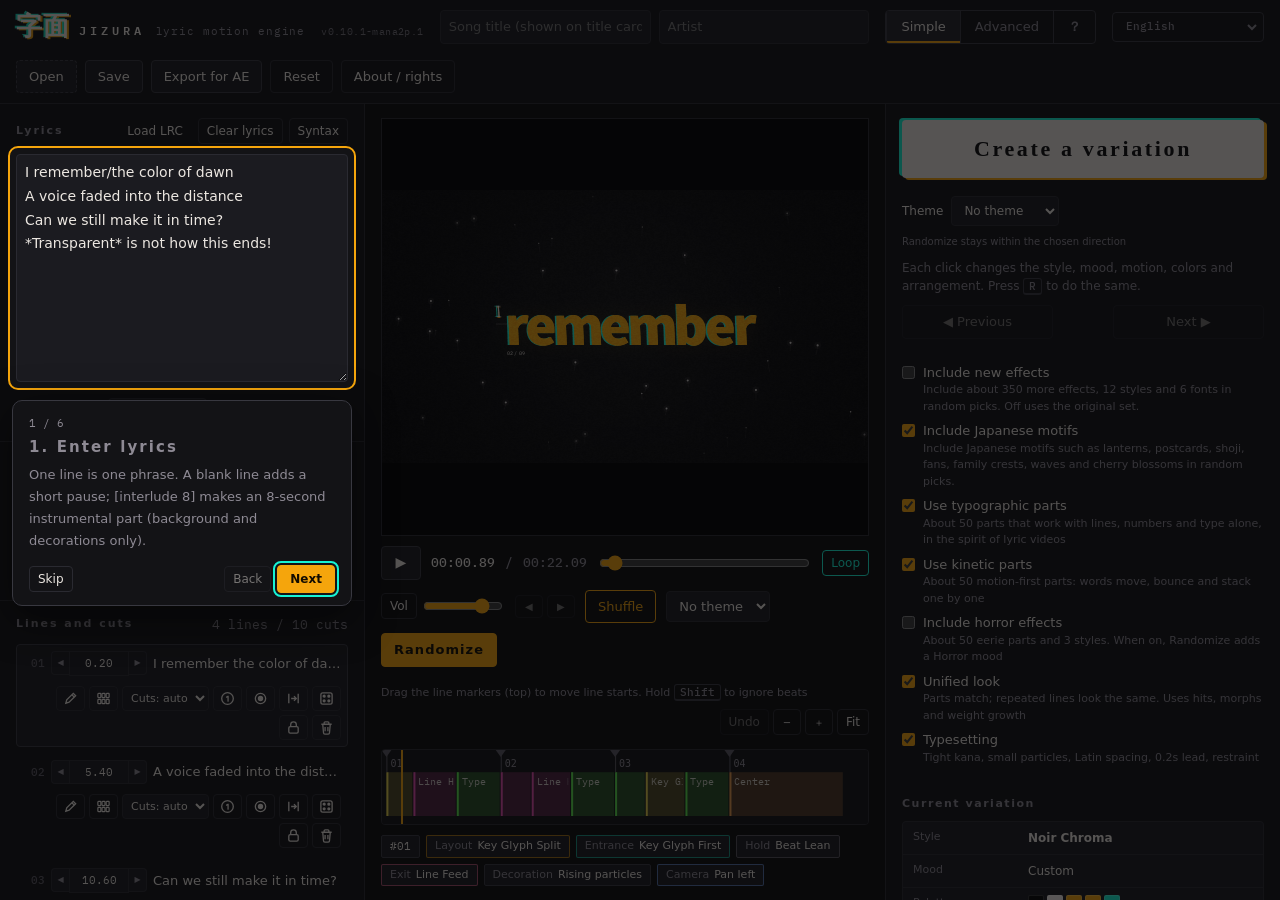
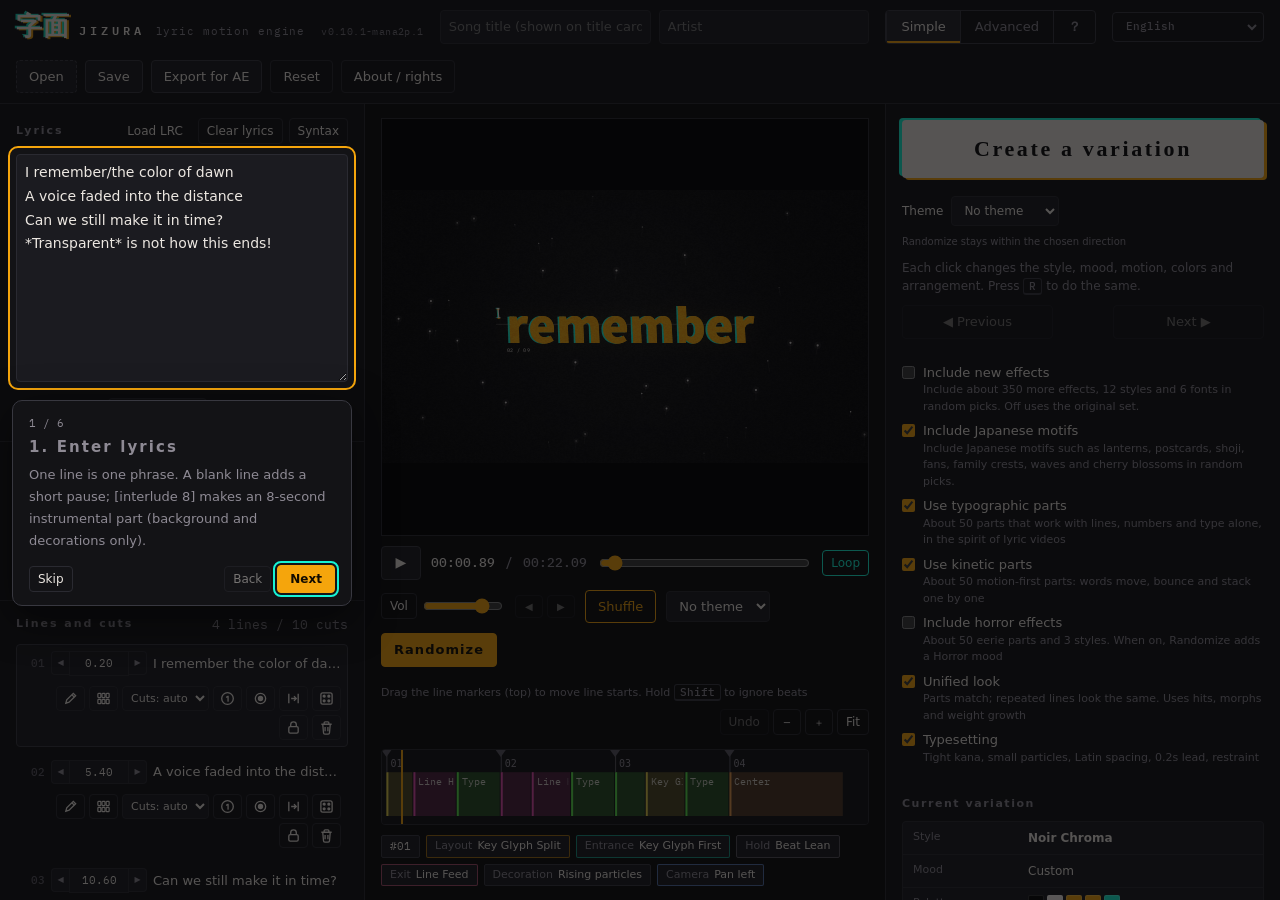
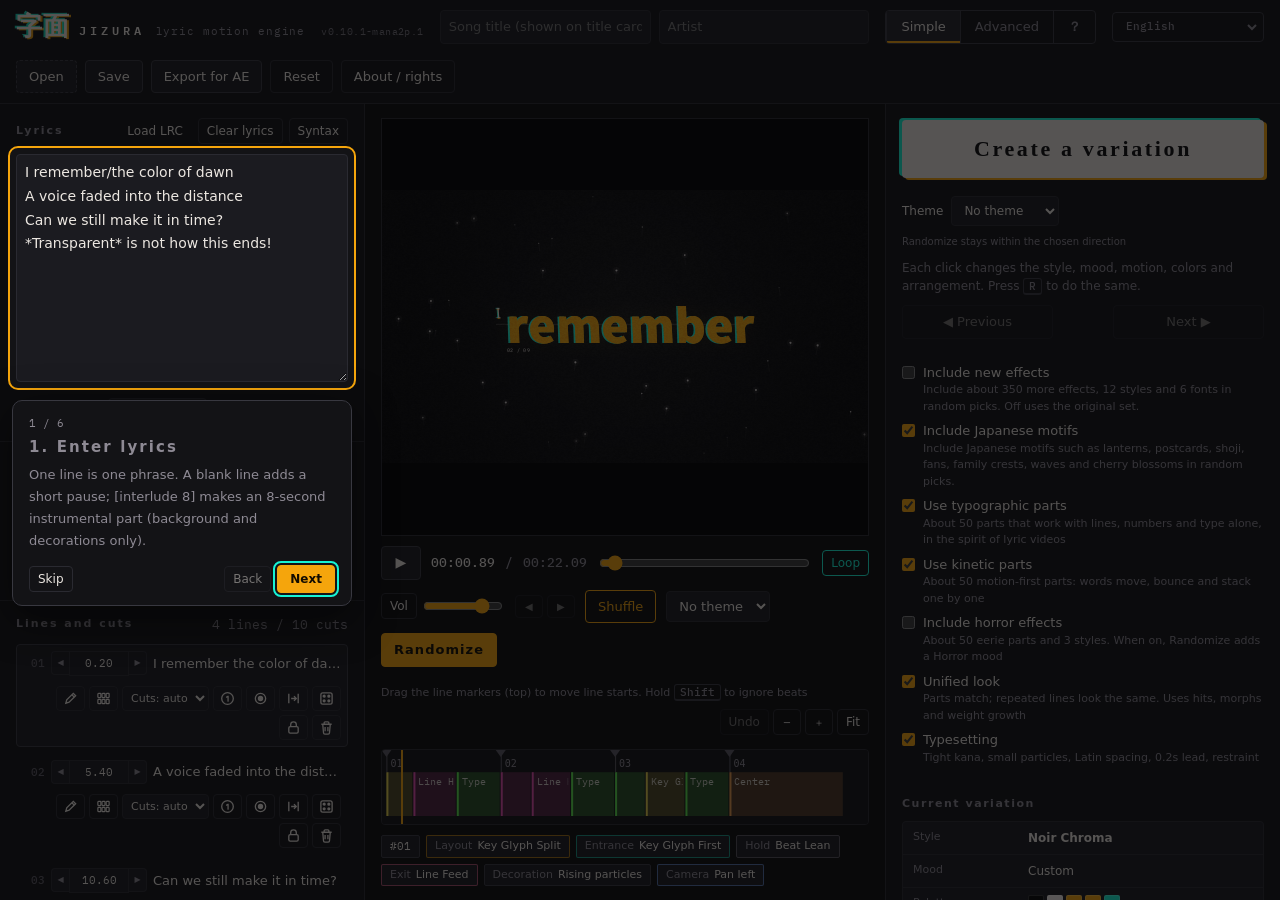
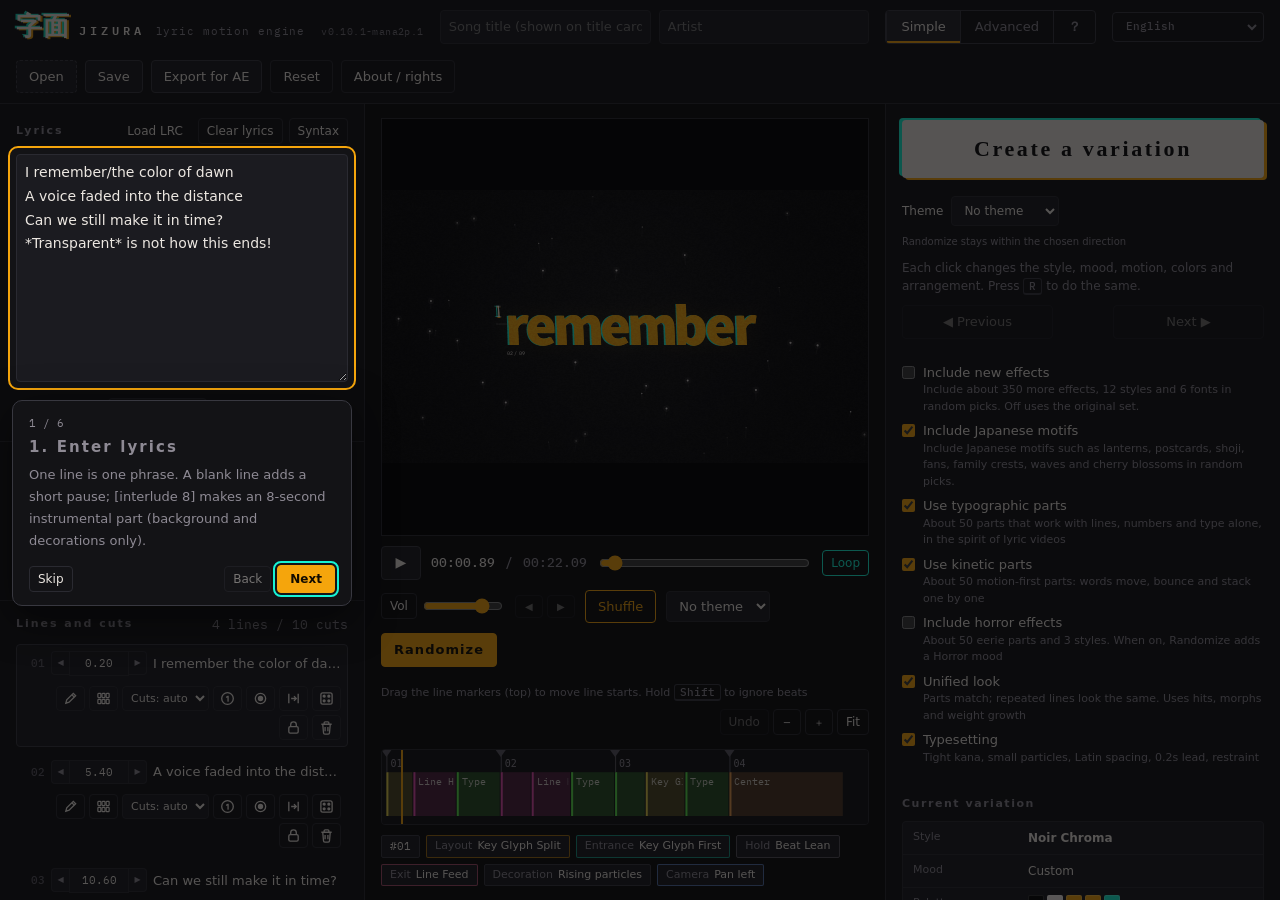
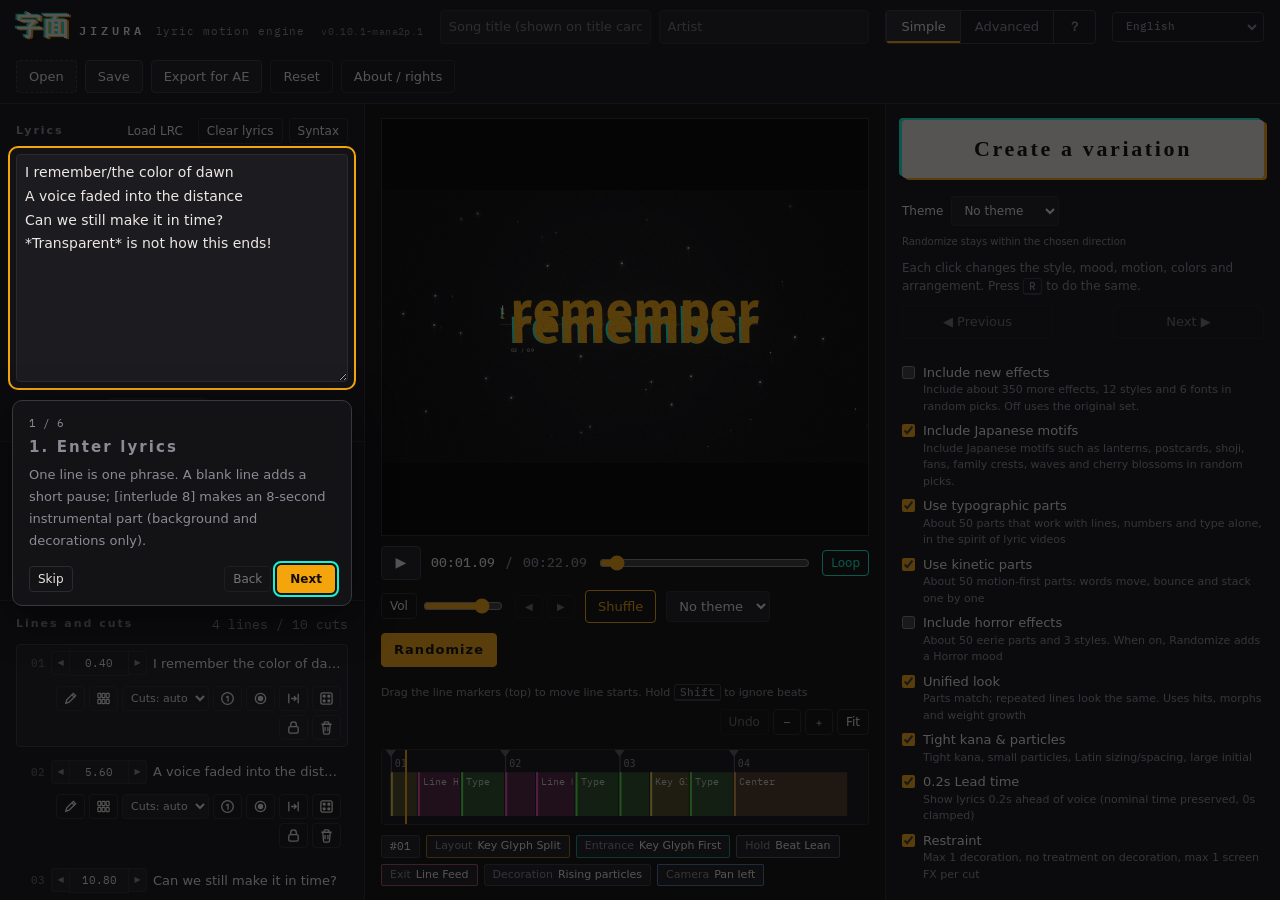
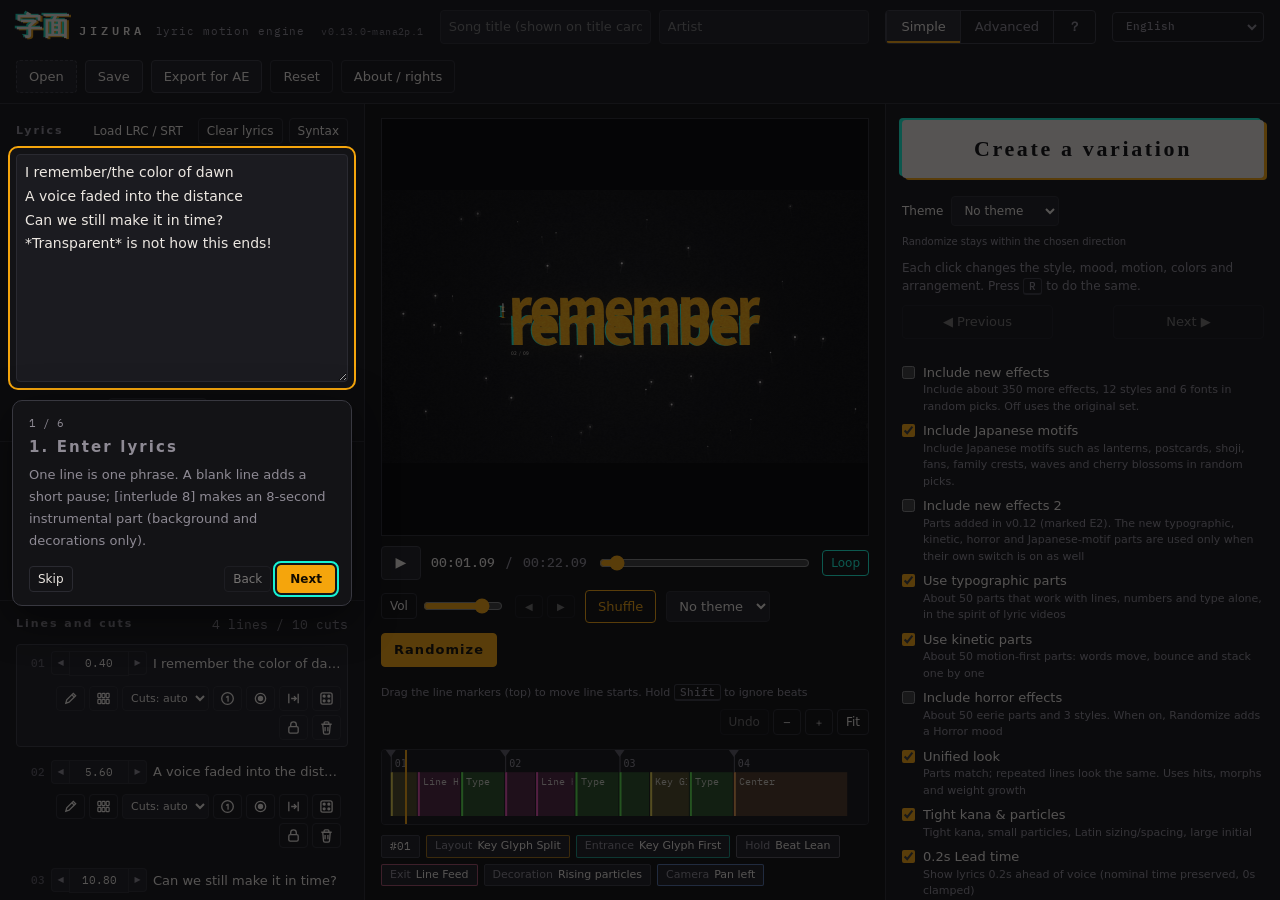
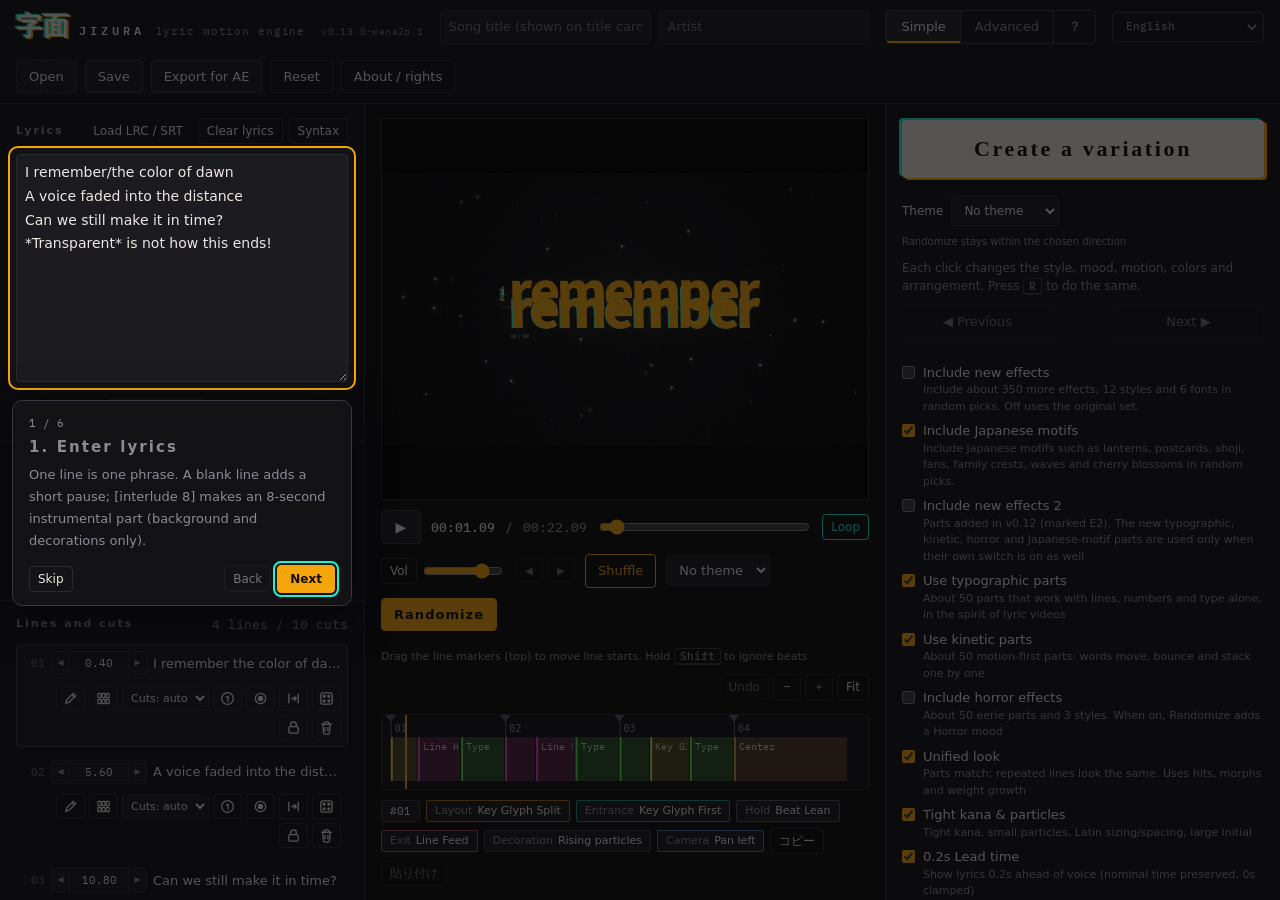
